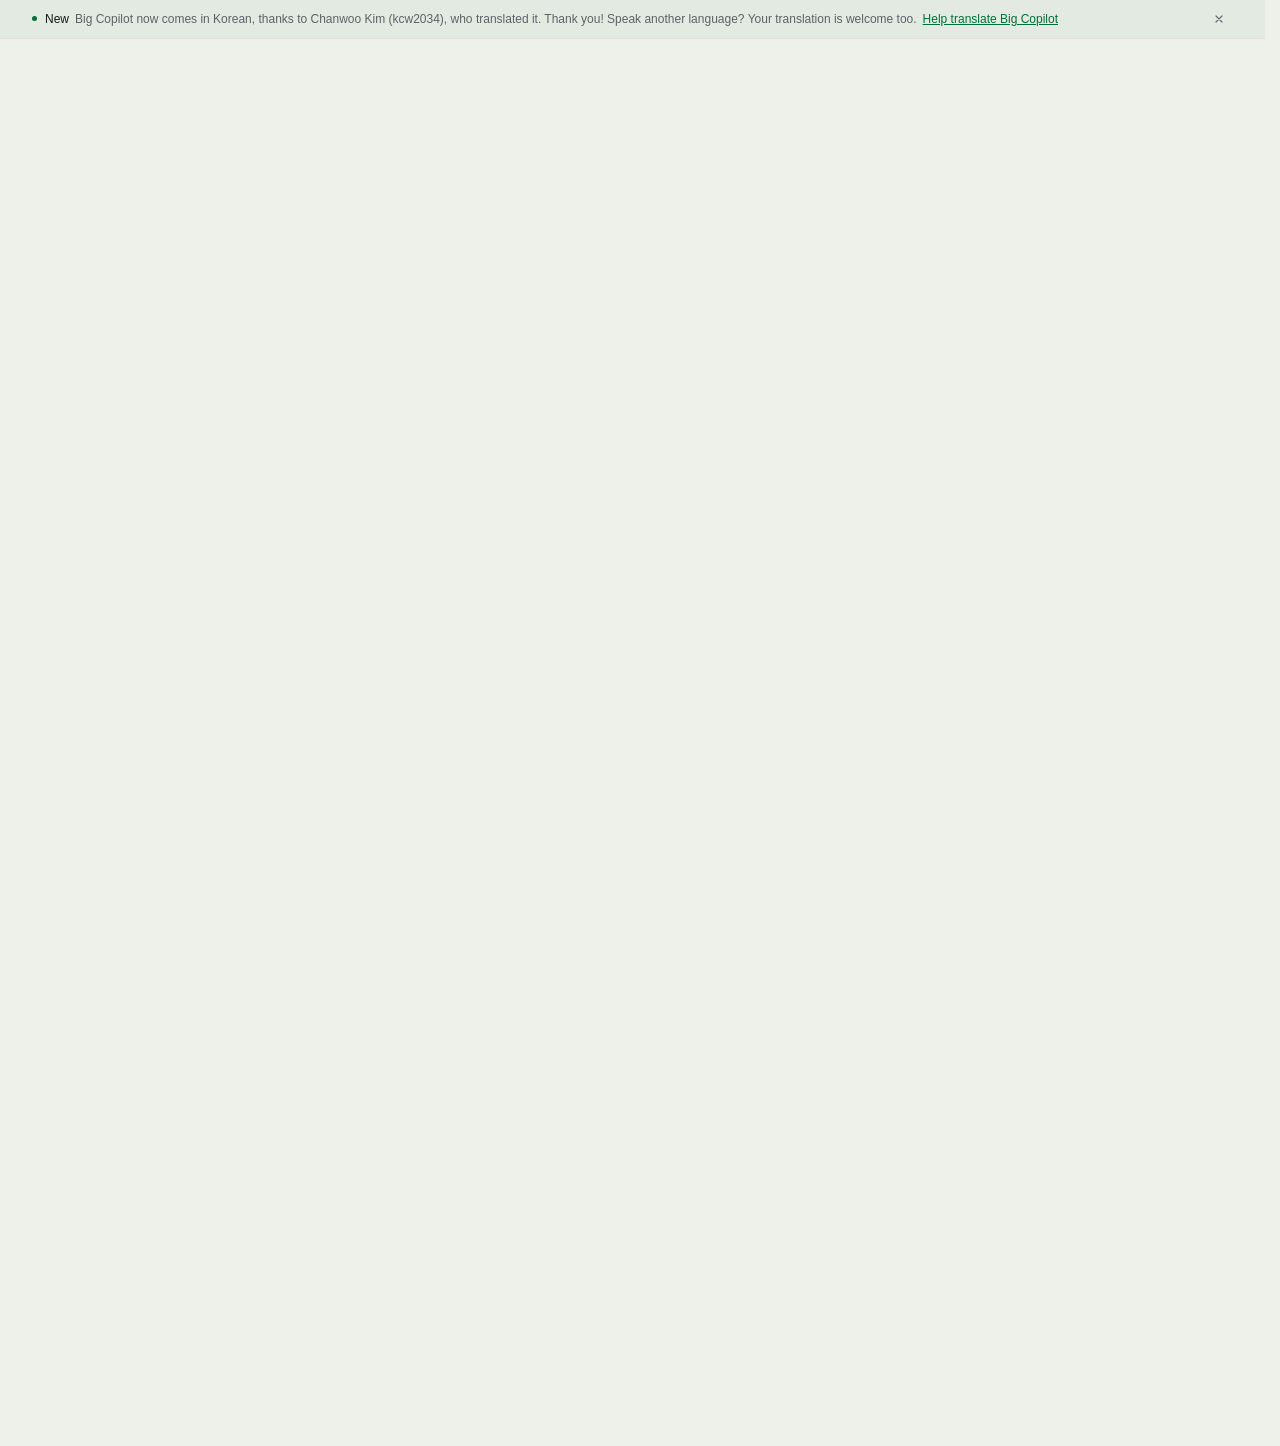
==== web/index.html @ 4fb311db "Merge pull request #176 from PeterHartwieg/pg-whole-minute Progress: judge a write in whole game min" ====
<!doctype html>
<html lang="en">
<meta charset="utf-8">
<meta name="viewport" content="width=device-width, initial-scale=1">
<script>window.LEDGER_BUILD = "3e0f8d1d22";</script>
<link rel="stylesheet" href="community.css?v=3e0f8d1d22">
<title>Big Copilot</title>
<script>
/* The remembered theme, before anything paints. It has to be an inline, blocking
   script in the head: the board's own script runs at the end of the body, which
   is far too late to stop a dark page flashing white, or the reverse. "Auto"
   stores nothing and leaves the attribute off, so prefers-color-scheme decides.
   Blocked or full storage throws, and the system setting is then the answer,
   which is what the default is anyway. */
try{ var t = localStorage.getItem("ba_dash_theme"); if(t === "light" || t === "dark") document.documentElement.setAttribute("data-theme", t); }catch(e){}
</script>
<link rel="icon" href="data:image/svg+xml,%3Csvg xmlns='http://www.w3.org/2000/svg' viewBox='0 0 32 32'%3E%3Crect width='32' height='32' rx='7' fill='%230d100f'/%3E%3Ccircle cx='16' cy='16' r='8' fill='%2343c07a'/%3E%3C/svg%3E">
<link rel="stylesheet" href="fonts/fonts.css?v=3e0f8d1d22">
<style>
/* The map artwork keeps its approved dark palette in either dashboard theme. */
.map-shortcut{display:inline-flex;align-items:center;justify-content:center;vertical-align:middle;margin-left:5px;padding:4px;border:1px solid var(--rule);border-radius:4px;background:var(--surface);color:var(--ink-2);cursor:pointer;line-height:1;flex:none}
.map-shortcut svg{width:15px;height:15px;fill:none;stroke:currentColor;stroke-width:1.7;stroke-linejoin:round;stroke-linecap:round}
.map-shortcut:hover{color:var(--accent);border-color:var(--accent)}
.map-shortcut:focus-visible,.city-map button:focus-visible,.city-map input:focus-visible{outline:2px solid var(--accent);outline-offset:3px}

/* header row: layer chips, the ? mark, search with the live count -------------- */
.map-head{margin-top:28px;position:relative;z-index:1} /* below the sticky masthead when scrolled */
.layers{display:inline-flex;flex-wrap:wrap;gap:2px}
/* Each layer names itself beside its count: "Mine 26 · Owned 0 · Homes 3". */
.sev.lay .lw{color:var(--ink-2)}
.sev.lay .n{color:var(--ink)}
.sev.lay{border:1px solid transparent;background:none;font:500 12.5px/1 "IBM Plex Mono",monospace;appearance:none;-webkit-appearance:none}
.sev.lay.off{opacity:.35}.sev.lay.off:hover{opacity:.6}
.sev.mine i{background:var(--accent)}.sev.own i{background:var(--info)}.sev.home i{background:var(--ink)}.sev.fnd i{background:var(--warn)}.sev.all i{background:transparent;border:1px solid var(--ink-3);box-sizing:border-box}
.srch{display:flex;align-items:center;gap:8px;height:32px;padding:0 10px;border-radius:7px;border:1px solid var(--rule);background:var(--surface);color:var(--ink-3);width:250px;transition:border-color .15s,width .25s;cursor:text}
.srch:focus-within{border-color:var(--ink-3);color:var(--ink-2);width:300px}
.srch svg{width:15px;height:15px;stroke:currentColor;fill:none;stroke-width:1.7;stroke-linecap:round;stroke-linejoin:round;flex:none}
.srch input{flex:1;min-width:0;border:0;background:none;color:var(--ink);font:inherit;font-size:13px;outline:none;padding:0}
.srch input::placeholder{color:var(--ink-3)}
.srch input::-webkit-search-cancel-button{display:none}
.srch .cnt{font-size:11px;color:var(--ink-3);flex:none}

/* find a location: a mode of the map page --------------------------------------
   One switch decides what is on screen. Off, the page is the plain map and its
   header (.moff). On, the header steps aside and the panel grows a block of
   filters (.fonly) above its results. */
.city-map:not(.finder) .fonly{display:none}
.city-map.finder .moff{display:none}
/* One control, one look. Outlined is "not chosen", filled is "chosen"; nothing
   is ever dimmed, because a dim control reads as one you cannot have. */
.fchip{display:inline-flex;align-items:center;gap:5px;box-sizing:border-box;height:26px;padding:0 9px;
  border:1px solid var(--rule);border-radius:6px;background:none;color:var(--ink-2);
  font:500 11.5px/1 "IBM Plex Mono",monospace;cursor:pointer;white-space:nowrap;
  appearance:none;-webkit-appearance:none;transition:background .15s,border-color .15s,color .15s}
.fchip:hover{color:var(--ink);border-color:var(--ink-3)}
.fchip.on{background:var(--accent-soft);border-color:var(--accent);color:var(--ink)}
.fchip b{font-weight:400;color:var(--ink-3)}
.fchip.on b{color:var(--ink-2)}
.fchip.hd{padding:0 8px;letter-spacing:.08em}
/* The switch sits in the map window, in the same button the zoom controls use;
   the accent marks it pressed, the way a layer chip marks itself on. */
.fswitch{position:absolute;left:16px;top:16px;z-index:5}
.fswitch .ibtn{box-shadow:0 2px 8px #0003;width:auto;display:inline-flex;align-items:center;gap:7px;padding:0 12px 0 10px;
  font:500 12.5px/1 Archivo,"Helvetica Neue",Arial,sans-serif;white-space:nowrap}
.fswitch .ibtn svg{width:17px;height:17px;stroke:currentColor;fill:none;stroke-width:1.7;stroke-linecap:round;stroke-linejoin:round}
/* The stage keeps its dark artwork in either theme, so the pressed state tints
   the button's own surface rather than replacing it with a translucent wash. */
.fswitch .ibtn[aria-pressed="true"]{background:color-mix(in oklab,var(--accent) 24%,var(--surface));border-color:var(--accent);color:var(--accent)}
/* The type picker is the page's own select: its own border, the native caret
   replaced by the chevron the rest of the board draws. */
.fsel{position:relative;display:inline-flex;align-items:center}
.fsel select{appearance:none;-webkit-appearance:none;box-sizing:border-box;height:26px;padding:0 26px 0 9px;
  border:1px solid var(--rule);border-radius:6px;background:var(--surface);color:var(--ink);
  font:500 12.5px Archivo,"Helvetica Neue",Arial,sans-serif;cursor:pointer;max-width:210px;outline:none;
  transition:background .15s,border-color .15s}
.fsel select:hover{border-color:var(--ink-3)}
.fsel select option{color:var(--ink);background:var(--surface)}
.fsel.on select{background:var(--accent-soft);border-color:var(--accent)}
.fsel .fchev{position:absolute;right:8px;display:grid;place-items:center;color:var(--ink-3);transform:rotate(90deg);pointer-events:none}
.fchip.num{color:var(--ink-3);cursor:text}
.fchip.num input{width:34px;border:0;background:none;color:var(--ink);font:inherit;text-align:right;outline:none;padding:0;-moz-appearance:textfield}
.fchip.num input::-webkit-outer-spin-button,.fchip.num input::-webkit-inner-spin-button{-webkit-appearance:none;margin:0}
.fchip.num.on{color:var(--ink-2)}
/* the filter block: the panel's own head, above its results */
.places .filters{flex:none;padding:10px 11px;border-bottom:1px solid var(--rule);display:flex;flex-direction:column;gap:6px}
.frow{display:flex;align-items:center;flex-wrap:wrap;gap:5px}
.frow[hidden]{display:none}
.frow .lab{flex:none;width:46px;font:500 9px/1 "IBM Plex Mono",monospace;letter-spacing:.04em;text-transform:uppercase;color:var(--ink-3)}
.frow .why{margin-left:auto}
/* Saved searches: each chip carries its own delete, joined to it on the right;
   Save opens a name field beside it, with an x to drop the name. */
.fsaved{display:flex;flex-wrap:wrap;gap:5px;flex:1;min-width:0}
/* The row can run to two lines; its label stays level with the first. */
.frow.fsaves{align-items:flex-start}
.frow.fsaves .lab{line-height:26px}
/* The chips and the Save controls sit in one wrapping row; only the chips are
   drawn again, so each part is its own element laid out as if it were not. */
.fsaved-list,.fsaved-new{display:contents}
.fsaved [hidden]{display:none}
.fsave{display:inline-flex}
.fsave .fchip{border-radius:6px 0 0 6px}
.fsaved-new:not(.naming) .fnew{border-radius:6px}
.fdel{box-sizing:border-box;width:22px;height:26px;padding:0;display:grid;place-items:center;
  border:1px solid var(--rule);border-left:0;border-radius:0 6px 6px 0;background:none;color:var(--ink-3);
  cursor:pointer;appearance:none;-webkit-appearance:none;transition:background .15s,border-color .15s,color .15s}
.fdel:hover{color:var(--ink);border-color:var(--ink-3)}
.fsave .fchip.on + .fdel{background:var(--accent-soft);border-color:var(--accent)}
.fdel svg,.fnew svg{width:11px;height:11px;stroke:currentColor;fill:none;stroke-width:2;stroke-linecap:round}
.fchip.fname{cursor:text;border-color:var(--accent)}
.fchip.fname.full{border-color:var(--warn)}
.fchip.fname input{width:150px;border:0;background:none;color:var(--ink);font:inherit;outline:none;padding:0}
.fhead{display:grid;grid-template-columns:26px 24px 1fr 40px 40px 40px 40px 40px 52px;gap:0 5px;padding:10px 8px 8px 6px;border-bottom:1px solid var(--rule-soft);font:500 9px/1 "IBM Plex Mono",monospace;letter-spacing:.04em;text-transform:uppercase;color:var(--ink-3)}
.fhead span{text-align:right;white-space:nowrap}
.fhead span[data-s]{cursor:pointer}
.fhead span[data-s]:hover{color:var(--ink-2)}
.fhead span:nth-child(-n+3){text-align:left}
.fhead span.on{color:var(--ink)}
.fhead span.on::after{content:" ↓";color:var(--accent)}
/* A header is a span with a button role: the browser's own focus ring lands on
   it after a click and reads as a change to the column. Keyboard focus keeps a
   ring, in the board's own accent. */
.fhead span[data-s]:focus:not(:focus-visible){outline:none}
.fhead span[data-s]:focus-visible{outline:2px solid var(--accent);outline-offset:2px}
.fhead.sale{grid-template-columns:26px 1fr 66px 48px 76px}
.place.fr{grid-template-columns:26px 24px 1fr 40px 40px 40px 40px 40px 52px;gap:0 5px;padding:9px 8px 9px 6px}
/* A warehouse leads with its floor area, so it has one number column fewer. */
.fhead.wh,.place.fr.wh{grid-template-columns:26px 24px 1fr 40px 40px 40px 40px 52px}
.place.fr .rk{display:flex;align-items:center;justify-content:flex-end;gap:3px;font:500 10.5px/1 "IBM Plex Mono",monospace;color:var(--ink-3)}
/* Green is an empty floor to rent, amber a rival to buy out. */
.place.fr .rk i{flex:none;width:5px;height:5px;border-radius:50%;background:var(--accent)}
.place.fr.buy .rk i{background:var(--warn)}
/* A ranked row's second line is why it is where it is, so it never waits for a
   hover the way a plain map row's address does. */
.place.fr .nm small{max-height:none;opacity:1;margin-top:1px;white-space:nowrap}
.place.fr .v{font-family:"IBM Plex Mono",monospace;font-size:12px;text-align:right;color:var(--ink-2);white-space:nowrap}
.place.fr .v.sc{color:var(--ink);font-weight:500}
/* The shaded columns read like the market grid: the stronger the number, the
   more of the accent behind it. What signing costs is left plain — a big
   deposit is not a good one. */
.place.fr .v.sh{border-radius:4px;padding:4px 6px;margin:-4px 0;align-self:center}
.place.fr.sale{grid-template-columns:26px 1fr 66px 48px 76px}
.place.fr.sale .v.t{text-align:left;font-family:inherit;font-size:11.5px;color:var(--ink-3)}
.map-canvas .fp.cand{fill:#43c07a;fill-opacity:.2;stroke:#65e99b;stroke-width:1.2;vector-effect:non-scaling-stroke}
.map-canvas .fp.cand.buy{fill:#e0b84a;fill-opacity:.18;stroke:#f2cf6b}
.stage.finder .map-canvas .fp.mine{fill-opacity:.1;stroke-opacity:.45}
.stage.finder .map-canvas .fp.dim.mine{fill-opacity:.06}
.city-map .site .st{display:inline-flex;align-items:center;gap:5px;font-family:"IBM Plex Mono",monospace;font-size:10px;letter-spacing:.1em;text-transform:uppercase;color:var(--ink-3);margin-top:10px}
.city-map .site .st[hidden],.city-map .site .facts[hidden],.city-map .site .fit[hidden],.city-map .site .why[hidden]{display:none}
.city-map .site .st i{flex:none;width:7px;height:7px;border-radius:50%;background:var(--accent)}
.city-map .site .st.rival i{background:var(--warn)}.city-map .site .st.na i{background:var(--ink-3)}
.city-map .site .facts{display:grid;grid-template-columns:1fr 1fr;gap:5px 14px;margin-top:8px;font-size:11.5px;color:var(--ink-3)}
.city-map .site .facts b{font-family:"IBM Plex Mono",monospace;font-weight:500;color:var(--ink);float:right}
/* Who owns the place and who trades from it are names, not figures: they take
   the card's own type and the full width. */
.city-map .site .facts .wide{grid-column:1/-1;display:flex;align-items:baseline;gap:10px;justify-content:space-between}
.city-map .site .facts .wide b{float:none;font-family:inherit;text-align:right;min-width:0}
.city-map .site .facts [data-tip]{cursor:help;border-bottom:1px dotted var(--rule)}
.city-map .site .fit{margin-top:8px;font-size:12px;color:var(--ink-2);padding-right:28px}
.city-map .site .fit b{color:var(--ink);font-weight:500}
/* The board's ? badge is a circle; inside the card the same class is the
   paragraph that explains the ranking. */
.city-map .site .why{width:auto;height:auto;display:block;border:0;border-radius:0;cursor:default;overflow:visible;
  margin:6px 0 0;padding-right:28px;font:400 11.5px/1.45 Archivo,"Helvetica Neue",Arial,sans-serif;
  color:var(--ink-3);text-align:left}
.city-map .site .nums .num b.sc{color:var(--accent)}
/* Growth: the pin beside a cell's story opens the finder on that cell. */
.celldetail .link.pin{display:inline-flex;align-items:center;gap:5px;margin-left:10px}
.celldetail .link.pin svg{width:13px;height:13px;stroke:currentColor;fill:none;stroke-width:1.8;stroke-linecap:round;stroke-linejoin:round}
.move .soon.live{border-style:solid;color:var(--accent);border-color:var(--accent-soft);background:var(--accent-soft)}

/* the stage --------------------------------------------------------------------- */
.citymap{position:relative;margin-top:16px;z-index:1} /* its own stacking context: the panel never rides over the sticky masthead */
.citymap.narrow{display:flex;flex-direction:column;gap:12px}
.stage{position:relative;height:720px;border-radius:10px;border:1px solid var(--rule-soft);background:#0d100f;overflow:hidden;user-select:none;-webkit-user-select:none;min-width:0}
.map-canvas{display:block;width:100%;height:100%;touch-action:none;cursor:grab}
.map-canvas.dragging{cursor:grabbing}
.map-canvas .fp{fill:transparent;stroke:none;cursor:pointer;transition:fill .2s,stroke .2s}
.map-canvas .fp.mine{fill:#43c07a;fill-opacity:.26;stroke:#65e99b;stroke-width:1.5;vector-effect:non-scaling-stroke}
.map-canvas .fp.owned{fill:#6ea8ff;fill-opacity:.2;stroke:#8fbcff;stroke-width:1.5;stroke-dasharray:4 3;vector-effect:non-scaling-stroke}
.map-canvas .fp.home{fill:#e9ece6;fill-opacity:.18;stroke:#e9ece6;stroke-width:1.5;vector-effect:non-scaling-stroke}
.stage.all .map-canvas .fp{stroke:#9aa39d;stroke-opacity:.35;stroke-width:1;vector-effect:non-scaling-stroke}
.stage.all .map-canvas .fp.mine{stroke:#65e99b;stroke-opacity:1}
.stage.all .map-canvas .fp.owned{stroke:#8fbcff;stroke-opacity:1}
.stage.all .map-canvas .fp.home{stroke:#e9ece6;stroke-opacity:1}
.map-canvas .fp.dim{fill-opacity:.06;stroke-opacity:.35}
.map-canvas .fp.hot,.map-canvas .fp:hover{fill:#a2f8c4;fill-opacity:.4;stroke:#d9ffe8;stroke-width:2;vector-effect:non-scaling-stroke}
.map-canvas .fp.sel{fill:#65e99b;fill-opacity:.45;stroke:#fff7cc;stroke-width:2.5;vector-effect:non-scaling-stroke}
.map-pips{pointer-events:none}
.pip{display:none;stroke:#0d100f;stroke-width:1.5;vector-effect:non-scaling-stroke}
.stage.zoomed .pip{display:inline}
.pip.crit{fill:#ff6257}.pip.watch{fill:#f0913a}.pip.info{fill:#9aa39d}
.map-fast-background{display:none}
.stage.interacting .map-detail-background{display:none}
.stage.interacting .map-fast-background{display:inline}
.stage.interacting .fp{pointer-events:none}
/* what must not scale with the map sits in an HTML layer over the SVG */
.stage .layer{position:absolute;inset:0;pointer-events:none;z-index:3}
.dlabel{position:absolute;left:0;top:0;font:600 10.5px/1 "IBM Plex Mono",monospace;letter-spacing:.16em;color:#bdcbbf;text-shadow:0 0 6px #0d100f,0 0 2px #0d100f;white-space:nowrap;transition:opacity .25s}
.stage.zoomed .dlabel{opacity:0}
.zoomer{position:absolute;right:16px;bottom:16px;z-index:5;display:flex;flex-direction:column;gap:4px}
.stage.panel .zoomer{right:517px}
.citymap.narrow .stage.panel .zoomer{right:16px}
.zoomer .ibtn{font:500 18px/1 "IBM Plex Mono",monospace;box-shadow:0 2px 8px #0003}
/* full screen: the map box takes the screen, the stage the height */
.citymap:fullscreen{background:var(--ground);padding:16px;margin:0;box-sizing:border-box}
.citymap:fullscreen .stage{height:calc(100vh - 32px);border-radius:8px}
.citymap:fullscreen .places{top:32px;right:32px;bottom:32px}
.citymap:fullscreen .stage.panel .zoomer{right:533px}

/* the ball lives in Central Park ------------------------------------------------ */
.ball{position:absolute;left:0;top:0;width:60px;height:60px;z-index:4;cursor:pointer;will-change:transform;transform-origin:50% 100%;pointer-events:auto}
.ball i{display:block;width:100%;height:100%;border-radius:50%;
  background:radial-gradient(circle at var(--hx,32%) var(--hy,30%),#d9ffe8 0%,#7fe3a8 14%,#43c07a 38%,#146b3c 78%,#0b3d23 100%);
  box-shadow:0 18px 40px #43c07a3d,inset -14px -20px 34px #00000066,inset 6px 8px 18px #ffffff22}
.ball u{position:absolute;inset:0;border-radius:50%;pointer-events:none;
  background:radial-gradient(circle at 72% 28%,#0003 0 4.5%,transparent 5.5%),radial-gradient(circle at 26% 62%,#0003 0 3.5%,transparent 4.5%),radial-gradient(circle at 62% 80%,#0002 0 3%,transparent 4%),radial-gradient(circle at 40% 22%,#0002 0 2%,transparent 3%)}
.ball .squish{animation:squish .7s cubic-bezier(.34,1.56,.64,1)}
.ball.spin i{animation:coinspin .6s linear}
.shadow{position:absolute;left:0;top:0;width:88px;height:14px;border-radius:50%;background:#000;opacity:.5;filter:blur(5px);z-index:3;pointer-events:none;transform-origin:50% 50%}

/* places: a floating panel over the map ------------------------------------------ */
.places{position:absolute;top:16px;right:16px;bottom:16px;width:485px;box-sizing:border-box;display:flex;flex-direction:column;z-index:5;border-radius:10px;border:1px solid var(--rule);background:color-mix(in srgb,var(--surface) 92%,transparent);backdrop-filter:blur(10px);-webkit-backdrop-filter:blur(10px);overflow:hidden}
.places .list{overflow:auto;overscroll-behavior:contain;flex:1;padding:4px 0;scrollbar-width:thin;scrollbar-color:var(--rule) transparent}
.places .list::-webkit-scrollbar{width:6px}.places .list::-webkit-scrollbar-thumb{background:var(--rule);border-radius:3px}.places .list::-webkit-scrollbar-track{background:transparent}
.place{display:grid;width:100%;grid-template-columns:18px 30px 1fr auto;gap:0 8px;align-items:center;padding:9px 12px 9px 8px;border:0;background:none;text-align:left;font:inherit;cursor:pointer;color:var(--ink-2);transition:background .15s,color .15s;position:relative}
.place:hover,.place.hot{background:var(--raised);color:var(--ink)}
.place.on{background:var(--accent-soft);color:var(--ink);box-shadow:inset 3px 0 var(--accent)}
.place .mark{width:7px;height:7px;border-radius:50%;justify-self:center;background:var(--rule);transition:transform .2s cubic-bezier(.34,1.56,.64,1)}
.place.crit .mark{background:var(--neg)}.place.watch .mark{background:var(--warn)}.place.info .mark{background:var(--ink-3)}
.place:hover .mark{transform:scale(1.6)}
.place .nm{font-size:13px;font-weight:500;white-space:nowrap;overflow:hidden;text-overflow:ellipsis;min-width:0}
.place .nm small{display:block;font-size:11px;font-weight:400;color:var(--ink-3);overflow:hidden;text-overflow:ellipsis;max-height:0;opacity:0;transition:max-height .2s,opacity .2s,margin .2s}
.place:hover .nm small,.place.on .nm small,.place.hot .nm small{max-height:16px;opacity:1;margin-top:1px}
.place .amt{font-family:"IBM Plex Mono",monospace;font-size:12px;text-align:right;white-space:nowrap}
.place .amt.pos{color:var(--pos)}.place .amt.neg{color:var(--neg)}
.places .more{display:block;width:100%;padding:10px 12px;border:0;border-top:1px solid var(--rule-soft);background:none;text-align:left;font:400 11.5px/1.4 "IBM Plex Mono",monospace;color:var(--ink-3);cursor:pointer}
.places .more:hover{color:var(--ink);background:var(--raised)}
.places .empty{padding:24px 14px;font-size:12.5px;color:var(--ink-3);text-align:center}

/* the site card: opens beside the footprint. Scoped to the map views: the
   board's finding rows wrap business names in a .site span of their own. */
.city-map .site{position:absolute;left:0;top:0;width:290px;z-index:6;border-radius:10px;border:1px solid var(--rule);background:var(--surface);box-shadow:0 12px 40px #0008;padding:14px 16px 14px;opacity:0;pointer-events:none;transition:opacity .25s}
.city-map .site.in{opacity:1;pointer-events:auto}
.city-map .site[hidden]{display:none}
.city-map .site h3{margin:0;font-size:16px;font-weight:600;letter-spacing:-.01em;padding-right:26px}
.city-map .site .sub{display:flex;align-items:center;gap:6px;margin-top:5px;font-size:12px;color:var(--ink-2)}
.city-map .site .x{position:absolute;top:10px;right:10px;width:24px;height:24px;border-radius:6px;border:0;background:none;display:grid;place-items:center;color:var(--ink-3);cursor:pointer;padding:0}
.city-map .site .x:hover{color:var(--ink);background:var(--raised)}
.city-map .site .x svg{width:14px;height:14px;stroke:currentColor;fill:none;stroke-width:1.8;stroke-linecap:round}
.city-map .site .nums{display:flex;gap:18px;margin-top:12px}
.city-map .site .nums:empty{display:none}
.city-map .site .num{display:flex;flex-direction:column;gap:3px}
.city-map .site .num b{font-family:"IBM Plex Mono",monospace;font-size:17px;font-weight:500;letter-spacing:-.02em}
.city-map .site .num span{font-family:"IBM Plex Mono",monospace;font-size:10px;letter-spacing:.12em;text-transform:uppercase;color:var(--ink-3)}
/* the finder's demand figure is a way back to the type's Growth row */
.city-map .site a.mf-grow{color:inherit;text-decoration:none;cursor:pointer}
.city-map .site a.mf-grow:hover span,.city-map .site a.mf-grow:focus-visible span{color:var(--ink)}
.city-map .site .finds2{margin-top:12px;display:flex;flex-direction:column;gap:6px}
.city-map .site .finds2[hidden]{display:none}
.city-map .site .f{display:flex;align-items:flex-start;gap:8px;font-size:12px;color:var(--ink-2);line-height:1.4;padding-right:28px}
.city-map .site .f i{flex:none;width:7px;height:7px;border-radius:50%;margin-top:5px}
.city-map .site .f.crit i{background:var(--neg)}.city-map .site .f.watch i{background:var(--warn)}.city-map .site .f.info i{background:var(--ink-3)}
.city-map .site .f .fa{display:inline-block;font-family:"IBM Plex Mono",monospace;color:var(--ink);margin-left:6px;white-space:nowrap}
.city-map .site .f .fa small{font-size:9.5px;letter-spacing:.08em;color:var(--ink-3);margin-left:3px}
.city-map .site .num b .pos{color:var(--pos)}.city-map .site .num b .neg{color:var(--neg)}
/* "its page": the labelled way to the site's own page, under what the card
   says, so it never sits on a finding's last line. The button's look is the
   board's .ss-pagego. */
.city-map .site .go2{display:flex;width:max-content;margin:12px 0 0 auto}
.city-map .site .go2[hidden]{display:none}
.city-map .site .tail{position:absolute;left:-7px;top:22px;width:12px;height:12px;background:var(--surface);border-left:1px solid var(--rule);border-bottom:1px solid var(--rule);transform:rotate(45deg)}
.city-map .site.flip .tail{left:auto;right:-7px;transform:rotate(-135deg)}

.map-status{font-size:12px;color:var(--ink-2);line-height:1.5;margin:8px 0}

/* the shortcut dialog: restyled in the dialog step ------------------------------------ */
.map-dialog{width:min(1120px,calc(100vw - 32px));max-width:none;max-height:calc(100dvh - 32px);box-sizing:border-box;overflow:auto;border:1px solid var(--rule);border-radius:12px;background:var(--ground);color:var(--ink);padding:18px 20px 20px}
.map-dialog::backdrop{background:#000a}
.map-dialog-head{display:flex;align-items:center;justify-content:space-between;gap:12px;margin-bottom:12px}
.map-dialog-head h2{margin:0;font-size:18px;font-weight:600;letter-spacing:-.01em}
.map-dialog .stage{height:560px}
body.map-modal-open{overflow:hidden}
/* narrow: the panel drops under the stage; the card and chrome keep their places */
@media(max-width:760px){
 .stage{height:52dvh;min-height:300px}
 .citymap.narrow .places{position:static;width:auto;max-height:45dvh;backdrop-filter:none;background:var(--surface)}
 /* The filters alone can outgrow a phone's panel, so there the panel scrolls
    as one piece and the results follow the filters. */
 .citymap.narrow .places{overflow-y:auto;overscroll-behavior:contain}
 .citymap.narrow .places .list{flex:none;overflow:visible}
 .fhead,.place.fr{grid-template-columns:26px 24px 1fr 38px 38px 38px 38px 38px 50px}
 .fhead.wh,.place.fr.wh{grid-template-columns:26px 24px 1fr 38px 38px 38px 38px 50px}
 .fhead.sale,.place.fr.sale{grid-template-columns:24px 1fr 58px 42px 68px}
 /* A text field under 16px makes a phone browser zoom the page in on focus. */
 .fchip,.fdel{height:32px}
 .fdel{width:30px}
 .frow.fsaves .lab{line-height:32px}
 .fchip.num input,.fchip.fname input{font-size:16px}
 .fsel select{height:32px;font-size:16px}
 .map-head .aside{flex-basis:100%}
 /* The named chips wrap onto a second line; the ? stays beside them. */
 .map-head > .layers{flex:1 1 0;min-width:0}
 .sev.lay{padding:6px 7px;gap:5px}
 .srch,.srch:focus-within{width:100%}
 .srch input{font-size:16px}
 .map-dialog{width:calc(100vw - 12px);max-height:calc(100dvh - 12px);padding:12px}
 .map-dialog .stage{height:60dvh}
}
/* On a phone the fixed columns would leave the address nothing. Traffic,
   demand, floor area and cap step aside — they are still on the card, and the
   score is the reason the row is where it is. */
@media(max-width:600px){
 .fhead:not(.sale),.place.fr:not(.sale){grid-template-columns:28px 24px 1fr 42px 56px}
 .fhead:not(.sale):not(.wh) span:nth-child(n+5):nth-child(-n+8),
 .place.fr:not(.sale):not(.wh) > :nth-child(n+5):nth-child(-n+8),
 .fhead.wh span:nth-child(n+5):nth-child(-n+7),
 .place.fr.wh > :nth-child(n+5):nth-child(-n+7){display:none}
 .fhead.sale,.place.fr.sale{grid-template-columns:24px 1fr 44px 70px}
 .fhead.sale span:nth-child(3),.place.fr.sale > :nth-child(3){display:none}
}
@media(pointer:coarse){.map-shortcut{min-width:32px;min-height:32px}.city-map .ibtn,.place{min-height:44px}}
/* floor plans (issue #70): every class is lp- prefixed ----------------------------
   The plans are painted in the board's tokens, so they follow the theme; the map
   under them stays dark in both, as it always has. Bays are the ground showing
   through the floor, so they read as gaps on any background. */
.lp-svg{display:block;flex:none}
.lp-svg .lp-f{fill:color-mix(in oklab,var(--ink) 15%,var(--surface))}
.lp-svg .lp-b{fill:var(--ground)}
.lp-svg .lp-w{fill:var(--ink-2)}
.lp-svg .lp-n{fill:var(--info)}
.lp-svg .lp-d{fill:var(--accent)}
.lp-tag{display:inline-block;margin-right:6px;padding:1px 4px;border-radius:3px;border:1px solid var(--rule);font:500 9.5px/1.2 "IBM Plex Mono",monospace;color:var(--ink-2);letter-spacing:.02em}
.place.on .lp-tag{border-color:color-mix(in srgb,var(--accent) 55%,var(--rule));color:var(--ink)}
.lp-scale{display:inline-flex;align-items:center;gap:6px;font:500 10px/1 "IBM Plex Mono",monospace;color:var(--ink-3);white-space:nowrap}
.lp-scale i{display:block;height:6px;border:1.5px solid var(--ink-3);border-top:0;box-sizing:border-box}
.lp-lab{font:500 10px/1 "IBM Plex Mono",monospace;letter-spacing:.12em;text-transform:uppercase;color:var(--ink-3);white-space:nowrap}
.fswitch .feature-new{margin-left:2px}
/* the picked building's plan, in its card under the facts: the card's width,
   and what height the stage leaves it (--lp-plan-max, set by sizeCardPlan) */
.city-map .site .lp-plan{margin-top:10px;padding-top:10px;border-top:1px solid var(--rule-soft)}
.city-map .site .lp-plan[hidden]{display:none}
.lp-planhead{display:flex;align-items:baseline;gap:8px;margin-bottom:7px}
.lp-planhead .lp-lab{cursor:help;border-bottom:1px dotted var(--rule)}
.lp-planhead b{font:500 14px/1 "IBM Plex Mono",monospace;color:var(--ink)}
.lp-count{font-size:11.5px;color:var(--ink-3)}
.lp-scalehost{margin-left:auto}
.lp-planbox{border-radius:7px;background:var(--ground);padding:6px}
.lp-planbox .lp-svg{width:100%;height:auto;max-height:var(--lp-plan-max,160px)}
/* a card taller than the stage (a phone) scrolls inside it */
.city-map .site.lp-scroll{overflow-y:auto;overscroll-behavior:contain}
.city-map .site.lp-scroll .tail{display:none}
/* and its close button stays in reach while it scrolls */
.city-map .site.lp-scroll .x{position:sticky;top:0;float:right;margin:-4px -6px 0 8px;z-index:1;background:var(--surface)}
.city-map .site.lp-scroll .x:hover{background:var(--raised)}
.city-map .site.lp-scroll h3{padding-right:0}

/* The Wiki page. Embedded by render() into the board's own stylesheet, so it
   inherits every token and every shared piece (.sec, .sechead, .chip, .kpi,
   .why, .link, .ibtn, .hood, .rv). Everything this page adds is prefixed wk-
   and scoped to .wiki, so nothing here can reach another page of the board.

   Dark is the base, as everywhere; light comes from the same tokens. Motion is
   a flourish only: the global reduced-motion rule switches every transition and
   animation below off, and the ball and the tilt ask REDUCED themselves. */

.wiki{margin-top:28px}
.wiki .wk-wrap{min-width:0}
.wiki h1{margin:0;font-size:34px;letter-spacing:-.025em;font-weight:600;line-height:1.15}

/* the state a page wears before its words are in ---------------------------- */
.wiki .wk-state{margin:60px 0;font:400 13px/1.7 "IBM Plex Mono",monospace;color:var(--ink-3)}
.wiki .wk-state.err{max-width:60ch;color:var(--ink-2);font-family:inherit;font-size:14px}
.wiki .wk-state.err b{color:var(--ink)}
.wiki .wk-state p{margin:0 0 12px}

/* home: the search and the shelf of categories ------------------------------ */
.wiki .wk-top{margin-top:8px}
.wiki .wk-srch{display:flex;align-items:center;gap:8px;height:40px;padding:0 12px;border-radius:8px;
  border:1px solid var(--rule);background:var(--surface);color:var(--ink-3);width:min(420px,100%);
  transition:border-color .15s,color .15s}
.wiki .wk-srch:focus-within{border-color:var(--ink-3);color:var(--ink-2)}
.wiki .wk-srch svg{width:16px;height:16px;stroke:currentColor;fill:none;stroke-width:1.7;stroke-linecap:round;stroke-linejoin:round;flex:none}
.wiki .wk-srch input{flex:1;min-width:0;border:0;background:none;color:var(--ink);font:inherit;font-size:14px;outline:none}
.wiki .wk-srch input::placeholder{color:var(--ink-3)}
.wiki .wk-srch input::-webkit-search-cancel-button{filter:grayscale(1) opacity(.6)}
.wiki .wk-cnt{font:500 11px/1 "IBM Plex Mono",monospace;color:var(--ink-3);flex:none}

.wiki .wk-shelf{display:grid;grid-template-columns:repeat(4,minmax(0,1fr));gap:16px;margin-top:22px}
.wiki .wk-cat{position:relative;padding:18px 18px 16px;border-radius:12px;background:var(--surface);
  border:1px solid var(--rule-soft);text-decoration:none;color:inherit;display:flex;flex-direction:column;gap:12px;
  transform:perspective(900px) rotateX(var(--rx,0deg)) rotateY(var(--ry,0deg));
  transition:transform .12s ease-out,border-color .2s,opacity .25s;transform-style:preserve-3d}
.wiki .wk-cat:hover,.wiki .wk-cat:focus-visible{border-color:var(--rule);color:inherit}
.wiki .wk-cat .wk-ic{width:40px;height:40px;border-radius:10px;background:var(--raised);display:grid;place-items:center;
  color:var(--accent);transition:transform .2s}
.wiki .wk-cat .wk-ic svg{width:20px;height:20px;stroke:currentColor;fill:none;stroke-width:1.7;stroke-linecap:round;stroke-linejoin:round}
.wiki .wk-cat:hover .wk-ic{transform:translateZ(24px)}
.wiki .wk-cat b{font-size:15px;font-weight:600;transition:transform .2s}
.wiki .wk-cat:hover b{transform:translateZ(16px)}
.wiki .wk-cat .wk-n{position:absolute;top:16px;right:16px;font:500 11px/1 "IBM Plex Mono",monospace;letter-spacing:.06em;
  color:var(--ink-3);transition:color .2s}
.wiki .wk-cat:hover .wk-n{color:var(--accent)}
.wiki .wk-cat.off{opacity:.18;pointer-events:none}

/* the rows a search and a category share ------------------------------------ */
.wiki .wk-hits{display:flex;flex-direction:column;border-top:1px solid var(--rule);margin-top:22px}
.wiki .wk-hit{display:grid;grid-template-columns:22px minmax(0,1fr) auto 28px;gap:0 14px;align-items:center;
  padding:11px 6px 11px 0;border-bottom:1px solid var(--rule-soft);text-decoration:none;color:inherit;
  border-radius:0 6px 6px 0;transition:background .15s}
.wiki .wk-hit:hover,.wiki .wk-hit:focus-visible{background:var(--surface);color:inherit}
.wiki .wk-mark{width:8px;height:8px;border-radius:50%;background:var(--accent);justify-self:center;
  transition:transform .2s cubic-bezier(.34,1.56,.64,1)}
.wiki .wk-hit:hover .wk-mark{transform:scale(1.6)}
.wiki .wk-what{font-weight:600;font-size:14px;min-width:0;overflow-wrap:anywhere}
.wiki .wk-what em{font-style:normal;color:var(--accent)}
.wiki .wk-cat2{font:500 11px/1 "IBM Plex Mono",monospace;letter-spacing:.06em;text-transform:uppercase;
  color:var(--ink-3);white-space:nowrap}
.wiki .wk-go{color:var(--ink-3);display:grid;place-items:center;transition:transform .2s,color .15s}
.wiki .wk-go svg{width:16px;height:16px;stroke:currentColor;fill:none;stroke-width:1.8;stroke-linecap:round;stroke-linejoin:round}
.wiki .wk-hit:hover .wk-go{color:var(--accent);transform:translateX(3px)}
.wiki .wk-none{padding:18px 0;font:400 12px/1.6 "IBM Plex Mono",monospace;color:var(--ink-3)}
.wiki .wk-more{margin:12px 0 0}
.wiki .wk-more .link{background:none;border:0;border-bottom:1px solid var(--rule);padding:0;cursor:pointer;font:inherit;font-size:12.5px}
.wiki .wk-foot{margin-top:18px}

.wiki .wk-legend{display:flex;flex-wrap:wrap;gap:8px 12px;margin-top:36px;align-items:center}

/* chips: two kinds the board did not have yet ------------------------------- */
.wiki .chip{display:inline-flex;align-items:center;gap:6px}
.wiki .chip i{width:6px;height:6px;border-radius:50%;background:currentColor;display:inline-block;flex:none}
.wiki .chip.help{background:#6ea8ff1f;color:var(--info)}
.wiki .chip.save{background:#ffffff10;color:var(--ink-2);border:1px dashed var(--rule)}
:root[data-theme="light"] .wiki .chip.save{background:#00000008}
@media (prefers-color-scheme:light){:root:not([data-theme="dark"]) .wiki .chip.save{background:#00000008}}

/* a page's head ------------------------------------------------------------- */
.wiki .wk-crumb{display:flex;align-items:center;gap:8px;flex-wrap:wrap;margin-top:8px;
  font:500 11px/1 "IBM Plex Mono",monospace;letter-spacing:.1em;text-transform:uppercase;color:var(--ink-3)}
.wiki .wk-crumb a{color:var(--ink-3);text-decoration:none;border-bottom:1px solid transparent}
.wiki .wk-crumb a:hover{color:var(--ink);border-color:var(--rule)}
.wiki .wk-crumb svg{width:10px;height:10px;stroke:currentColor;fill:none;stroke-width:2;stroke-linecap:round;stroke-linejoin:round}
.wiki .wk-titlerow{display:flex;flex-wrap:wrap;align-items:center;gap:14px;margin-top:10px}
.wiki .wk-titlerow .chips{display:flex;gap:6px;flex-wrap:wrap}
.wiki .wk-lede{font-size:15.5px;line-height:1.6;color:var(--ink-2);margin:12px 0 0;max-width:62ch}
.wiki .wk-lede b{color:var(--ink);font-weight:600}
.wiki .wk-tiles{margin-top:28px}
.wiki .kpi .v.t{font-size:22px;padding-top:4px}
/* The notes authored beside the payload, under the opening line. Each one is
   only in the file while the help it was written against still reads that way,
   so they are set as reading, not as a warning. */
.wiki .wk-notes{margin:10px 0 0;padding:0;list-style:none;display:flex;flex-direction:column;gap:6px;max-width:62ch}
.wiki .wk-notes li{position:relative;padding-left:18px;font-size:13.5px;line-height:1.6;color:var(--ink-2)}
.wiki .wk-notes li::before{content:"";position:absolute;left:2px;top:.66em;width:5px;height:5px;border-radius:50%;
  background:var(--accent);opacity:.7}

/* the reader ---------------------------------------------------------------- */
.wiki .wk-read{margin-top:26px;max-width:70ch;font-size:14.5px;line-height:1.75;color:var(--ink-2)}
.wiki .wk-read p{margin:0 0 14px}
.wiki .wk-read b{color:var(--ink);font-weight:600}
.wiki .wk-lab{margin:26px 0 10px;font:500 10.5px/1 "IBM Plex Mono",monospace;letter-spacing:.14em;
  text-transform:uppercase;color:var(--ink-3)}
.wiki .wk-list{margin:0 0 16px;padding:0;list-style:none;display:flex;flex-direction:column;gap:8px}
.wiki .wk-list li{position:relative;padding-left:18px}
.wiki .wk-list li::before{content:"";position:absolute;left:2px;top:.72em;width:5px;height:5px;border-radius:50%;background:var(--ink-3)}
.wiki .wk-link{color:var(--ink);text-decoration:none;border-bottom:1px solid var(--rule);transition:border-color .15s,color .15s}
.wiki .wk-link:hover{color:var(--accent);border-color:var(--accent)}
.wiki .wk-addr{display:inline-flex;align-items:center;gap:6px}
.wiki .wk-addr .map-shortcut{vertical-align:middle}

/* where it came from -------------------------------------------------------- */
.wiki .wk-src{margin-top:32px;border-top:1px solid var(--rule-soft);max-width:70ch}
.wiki .wk-src > summary{list-style:none;cursor:pointer;padding:14px 0;font:500 12px/1 "IBM Plex Mono",monospace;
  letter-spacing:.08em;text-transform:uppercase;color:var(--ink-3);display:flex;align-items:center;gap:8px}
.wiki .wk-src > summary::-webkit-details-marker{display:none}
.wiki .wk-src > summary::after{content:"+";font-family:inherit;color:var(--ink-3)}
.wiki .wk-src[open] > summary{color:var(--ink)}
.wiki .wk-src[open] > summary::after{content:"\2013"}
.wiki .wk-src:focus-within > summary{color:var(--ink)}
.wiki .wk-srcbody{padding-bottom:18px;font-size:13px;line-height:1.75;color:var(--ink-2)}
.wiki .wk-srcbody p{margin:0 0 10px;max-width:66ch}
.wiki .wk-files{margin:0;padding:0;list-style:none;display:flex;flex-direction:column;gap:8px}
.wiki .wk-files li{display:flex;flex-wrap:wrap;gap:4px 12px;font-size:12px;color:var(--ink-3)}
.wiki code{font:400 11.5px "IBM Plex Mono",monospace;color:var(--ink-2);overflow-wrap:anywhere}

/* to open: four cards of squares -------------------------------------------- */
.wiki .wk-groups{display:grid;grid-template-columns:repeat(4,minmax(0,1fr));gap:16px}
.wiki .wk-group{border:1px solid var(--rule-soft);border-radius:12px;background:var(--surface);padding:16px 18px 18px;
  display:flex;flex-direction:column;gap:12px;min-width:0}
.wiki .wk-group h3{margin:0;font-size:13.5px;font-weight:600}
.wiki .wk-item{display:grid;grid-template-columns:16px minmax(0,1fr);gap:10px;font:inherit;font-size:13px;line-height:1.45;
  text-align:left;background:none;border:0;padding:0;color:inherit}
/* The square is the only control on the row, so a requirement the help writes
   with links can keep them without a link landing inside a checkbox. */
.wiki .wk-tick{width:14px;height:14px;margin-top:3px;border:1.5px solid var(--ink-3);border-radius:3px;position:relative;
  padding:0;background:none;cursor:pointer;
  transition:border-color .15s,transform .25s cubic-bezier(.34,1.56,.64,1)}
.wiki .wk-sub{margin:6px 0 0;font:500 9.5px/1 "IBM Plex Mono",monospace;letter-spacing:.12em;text-transform:uppercase;
  color:var(--ink-3)}
/* A line in one of those cards that names a place rather than a job to tick. */
.wiki .wk-item.said strong{font-weight:500;color:var(--ink-2)}
.wiki .wk-group .wk-more{margin:2px 0 0}
.wiki .wk-tick::after{content:"";position:absolute;inset:2.5px;border-radius:1px;background:var(--accent);opacity:0;
  transform:scale(.4);transition:opacity .15s,transform .25s cubic-bezier(.34,1.56,.64,1)}
.wiki .wk-item.req .wk-tick{border-color:var(--accent)}
.wiki .wk-item.req .wk-tick::after{opacity:.35;transform:scale(1)}
.wiki .wk-item:hover .wk-tick{transform:scale(1.15)}
.wiki .wk-tick:focus-visible{outline:2px solid var(--accent);outline-offset:3px;border-radius:4px}
.wiki .wk-item.done .wk-tick{border-color:var(--accent)}
.wiki .wk-item.done .wk-tick::after{opacity:1;transform:scale(1)}
.wiki .wk-item.done strong{color:var(--ink-3);text-decoration:line-through;text-decoration-color:var(--rule)}
.wiki .wk-item strong{font-weight:600;color:var(--ink);display:block}
.wiki .wk-m{display:block;color:var(--ink-3);font:400 11.5px/1.5 "IBM Plex Mono",monospace;margin-top:2px}
.wiki .wk-m b{font-weight:500;color:var(--ink-2)}
.wiki .wk-catch{display:inline-block;width:7px;height:7px;border-radius:50%;background:var(--warn);margin-left:7px;vertical-align:2px}
.wiki .wk-ph{margin-top:auto;padding-top:4px;display:flex;align-items:center;gap:8px;
  font:400 11px "IBM Plex Mono",monospace;color:var(--ink-3)}
.wiki .wk-track{height:3px;width:44px;border-radius:3px;background:var(--rule);overflow:hidden}
.wiki .wk-track i{display:block;height:100%;background:var(--accent);transform:scaleX(var(--done,0));transform-origin:left;
  transition:transform .45s cubic-bezier(.2,.8,.2,1)}
.wiki .wk-ph.complete{color:var(--accent)}

/* sells: one card per product ------------------------------------------------ */
.wiki .wk-cards{display:grid;grid-template-columns:repeat(3,minmax(0,1fr));gap:16px}
.wiki .wk-card{border:1px solid var(--rule-soft);border-radius:12px;background:var(--surface);overflow:hidden;
  display:flex;flex-direction:column;min-width:0;transition:border-color .2s}
.wiki .wk-card:hover{border-color:var(--rule)}
.wiki .wk-cardtop{padding:16px 18px 12px;display:flex;align-items:center;gap:10px}
.wiki .wk-card h3{margin:0;font-size:15.5px;font-weight:600;letter-spacing:-.01em;flex:1;min-width:0}
.wiki .wk-card dl{margin:0;padding:6px 18px 16px;display:grid;grid-template-columns:auto minmax(0,1fr);gap:10px 14px;
  font-size:13px;border-top:1px solid var(--rule-soft)}
.wiki .wk-card dt{color:var(--ink-3);font:500 10px/1.8 "IBM Plex Mono",monospace;letter-spacing:.12em;text-transform:uppercase;
  white-space:nowrap;padding-top:6px}
.wiki .wk-card dd{margin:0;min-width:0;display:flex;flex-wrap:wrap;gap:5px;padding-top:4px}
/* A pill holds a name and, where the help gives one, a number. Where the help
   counts two kinds of goods on one shelf, both labelled rows ride in it, and a
   pill that long has to fold inside its card rather than run off the edge of
   it: the number is the point, so it is never cut off to keep the shape. */
.wiki .wk-pill{display:inline-flex;align-items:center;align-content:center;flex-wrap:wrap;gap:2px 6px;
  padding:3px 9px;border-radius:999px;border:1px solid var(--rule);max-width:100%;
  font-size:12px;color:var(--ink-2);background:var(--raised);
  transition:border-color .15s,color .15s,transform .2s cubic-bezier(.34,1.56,.64,1)}
.wiki .wk-pill:hover{border-color:var(--ink-3);color:var(--ink);transform:translateY(-1px)}
.wiki .wk-pill b{font:500 11px "IBM Plex Mono",monospace;color:var(--ink-3);overflow-wrap:anywhere}
.wiki .wk-pill.on{border-color:var(--accent);color:var(--accent);background:var(--accent-soft)}
.wiki .wk-pill.on b{color:var(--accent);opacity:.8}
.wiki .wk-pill.no{border-style:dashed;color:var(--neg);background:#ff625714}
/* Not a door that is shut, only one the help never opens. */
.wiki .wk-pill.unknown{border-style:dashed;color:var(--ink-3)}
.wiki .wk-cardtop .chip{flex:none}
/* A service is collected, not stocked: its card carries what the help says it
   depends on, as lines rather than as pills, because the help writes them as
   sentences with alternatives and minimums in them. */
.wiki .wk-card.svc dd.wk-lines{flex-direction:column;gap:7px;padding-top:5px}
.wiki .wk-need{font-size:13px;line-height:1.55;color:var(--ink-2);position:relative;padding-left:14px}
.wiki .wk-need::before{content:"";position:absolute;left:0;top:.62em;width:4px;height:4px;border-radius:50%;background:var(--ink-3)}

/* fits together: the lanes, the wires and the ball --------------------------- */
/* A range too wide to draw at once is drawn one product at a time; the cards
   above keep every relationship, so nothing is lost by choosing. */
.wiki .wk-picker{display:flex;flex-wrap:wrap;align-items:center;gap:8px;margin-bottom:12px}
.wiki .wk-pickerlab{font:500 10px/1 "IBM Plex Mono",monospace;letter-spacing:.14em;text-transform:uppercase;
  color:var(--ink-3);margin-right:2px}
.wiki .wk-tab{font:inherit;font-size:12.5px;color:var(--ink-2);background:var(--surface);border:1px solid var(--rule);
  border-radius:999px;padding:5px 12px;cursor:pointer;transition:border-color .15s,color .15s,background .15s}
.wiki .wk-tab:hover{border-color:var(--ink-3);color:var(--ink)}
.wiki .wk-tab:focus-visible{outline:2px solid var(--accent);outline-offset:2px}
.wiki .wk-tab.on{border-color:var(--accent);color:var(--accent);background:var(--accent-soft)}
.wiki .wk-graph{position:relative;border:1px solid var(--rule-soft);border-radius:12px;background:var(--surface);
  padding:18px 20px 16px;overflow:hidden}
.wiki .wk-lanes{position:relative;z-index:1;display:grid;grid-template-columns:repeat(3,minmax(0,1fr));gap:20px 110px}
.wiki .wk-lane h3{margin:0 0 10px;font:500 10px/1 "IBM Plex Mono",monospace;letter-spacing:.14em;text-transform:uppercase;color:var(--ink-3)}
.wiki .wk-stack{display:flex;flex-direction:column;gap:10px}
.wiki .wk-node{width:100%;text-align:left;font:inherit;font-size:13px;color:var(--ink);background:var(--raised);
  border:1px solid var(--rule);border-radius:9px;padding:10px 12px;cursor:pointer;position:relative;
  transition:opacity .18s,border-color .18s,background .18s,transform .2s cubic-bezier(.34,1.56,.64,1)}
.wiki .wk-node small{display:block;color:var(--ink-3);font:400 11px "IBM Plex Mono",monospace;margin-top:2px}
.wiki .wk-node:hover{border-color:var(--ink-3);transform:translateX(2px)}
.wiki .wk-node:focus-visible{outline:2px solid var(--accent);outline-offset:2px}
.wiki .wk-node.on{border-color:var(--accent);background:var(--accent-soft)}
.wiki .wk-graph.picked .wk-node:not(.lit){opacity:.28}
.wiki .wk-graph.picked .wk-node.lit{border-color:var(--accent)}
.wiki .wk-wires{position:absolute;inset:0;z-index:0;pointer-events:none;overflow:visible;width:100%;height:100%}
.wiki .wk-wires path{fill:none;stroke:var(--rule);stroke-width:1.5;transition:stroke .18s,opacity .18s}
.wiki .wk-wires path.hop{stroke-dasharray:3 5}
.wiki .wk-wires path.hot{stroke:var(--ink-2)}
.wiki .wk-graph.picked .wk-wires path{opacity:.12}
.wiki .wk-graph.picked .wk-wires path.lit{opacity:1;stroke:var(--accent);stroke-width:2}
.wiki .wk-graph.picked .wk-wires path.lit.hop{animation:wkmarch 1.2s linear infinite}
@keyframes wkmarch{to{stroke-dashoffset:-16}}
.wiki .wk-graphfoot{display:flex;align-items:center;gap:14px;margin-top:16px;padding-top:12px;
  border-top:1px solid var(--rule-soft);min-height:40px;flex-wrap:wrap}
.wiki .wk-say{font:500 12px "IBM Plex Mono",monospace;color:var(--ink)}
.wiki .wk-key{display:flex;gap:14px;align-items:center;font:400 11px "IBM Plex Mono",monospace;color:var(--ink-3);margin-left:auto}
/* The seat the ball waits in, so it never rests on top of the key or the x. */
.wiki .wk-park{width:52px;flex:none}
.wiki .wk-key i{display:inline-block;width:22px;height:0;border-top:1.5px solid var(--ink-3);vertical-align:middle;margin-right:6px}
.wiki .wk-key i.d{border-top-style:dashed;margin-left:8px}
.wiki .wk-ball{position:absolute;left:0;top:0;width:44px;height:44px;z-index:2;pointer-events:none;will-change:transform}
.wiki .wk-ball i{display:block;width:100%;height:100%;border-radius:50%;
  background:radial-gradient(circle at 32% 30%,#d9ffe8 0%,#7fe3a8 14%,var(--accent) 38%,#146b3c 78%,#0b3d23 100%);
  box-shadow:0 10px 24px #43c07a3d,inset -8px -12px 20px #00000066,inset 4px 5px 10px #ffffff22}
.wiki .wk-ball u{position:absolute;inset:0;border-radius:50%;pointer-events:none;
  background:radial-gradient(circle at 72% 28%,#0003 0 4.5%,transparent 5.5%),
             radial-gradient(circle at 26% 62%,#0003 0 3.5%,transparent 4.5%)}
.wiki .wk-shadow{position:absolute;left:0;top:0;width:44px;height:8px;border-radius:50%;background:#000;opacity:.4;
  filter:blur(4px);z-index:1;pointer-events:none}

/* make it: the recipes ------------------------------------------------------- */
.wiki .wk-flows{display:flex;flex-direction:column;gap:14px}
/* A recipe that makes more than one of the shop's products is drawn once, with
   the products it belongs to named over it. */
.wiki .wk-recipe{display:flex;flex-direction:column;gap:8px}
.wiki .wk-for{display:flex;flex-wrap:wrap;gap:6px}
.wiki .wk-flow.miss{border-style:dashed}
.wiki .wk-flow.miss .wk-box.mid{border-color:var(--rule);background:var(--raised);color:var(--ink-3)}
.wiki .wk-flow{border:1px solid var(--rule-soft);border-radius:12px;background:var(--surface);display:grid;
  grid-template-columns:minmax(0,1.3fr) 60px minmax(0,1fr) 60px minmax(0,.9fr);align-items:center;gap:0 12px;
  padding:14px 18px;transition:border-color .2s}
.wiki .wk-flow:hover{border-color:var(--rule)}
.wiki .wk-box{border:1px solid var(--rule);border-radius:9px;background:var(--raised);padding:10px 13px;min-width:0}
.wiki .wk-box.mid{border-color:var(--accent);background:var(--accent-soft);text-align:center}
.wiki .wk-box.mid b{display:block;font-size:14px;font-weight:600}
.wiki .wk-box.mid small{display:block;font:400 11px "IBM Plex Mono",monospace;color:var(--ink-2);margin-top:3px}
.wiki .wk-ing{display:flex;justify-content:space-between;gap:12px;font-size:13px;padding:3px 0;align-items:baseline}
.wiki .wk-ing .wk-r{font:500 12px "IBM Plex Mono",monospace;color:var(--ink-2);white-space:nowrap}
.wiki .wk-from{display:block;font:400 11px "IBM Plex Mono",monospace;color:var(--ink-3)}
.wiki .wk-arrow{position:relative;height:2px;background:var(--rule);border-radius:2px}
.wiki .wk-arrow::after{content:"";position:absolute;right:-1px;top:-4px;width:8px;height:8px;
  border-top:1.5px solid var(--ink-3);border-right:1.5px solid var(--ink-3);transform:rotate(45deg)}
.wiki .wk-arrow i{position:absolute;top:-2px;left:0;width:6px;height:6px;border-radius:50%;background:var(--accent);opacity:0}
.wiki .wk-flow:hover .wk-arrow i{animation:wktravel 1.1s linear infinite}
.wiki .wk-flow:hover .wk-arrow i:nth-child(2){animation-delay:.37s}
.wiki .wk-flow:hover .wk-arrow i:nth-child(3){animation-delay:.74s}
@keyframes wktravel{0%{left:0;opacity:0}15%{opacity:1}85%{opacity:1}100%{left:calc(100% - 6px);opacity:0}}
.wiki .wk-out{display:flex;flex-direction:column;gap:4px;min-width:0}
.wiki .wk-out b{font:500 22px/1 "IBM Plex Mono",monospace;letter-spacing:-.02em;color:var(--accent)}
.wiki .wk-out b small{font-size:12px}
.wiki .wk-out span{font-size:13px}
.wiki .wk-out .chip{align-self:flex-start;margin-top:2px}

/* where to go ---------------------------------------------------------------- */
.wiki .wk-places{display:grid;grid-template-columns:repeat(2,minmax(0,1fr));gap:0 40px;border-top:1px solid var(--rule)}
.wiki .wk-place{display:grid;grid-template-columns:30px minmax(0,1fr) auto;gap:0 12px;align-items:center;padding:10px 0;
  border-bottom:1px solid var(--rule-soft);min-width:0}
.wiki .wk-nm{font-size:13.5px;font-weight:500;min-width:0}
.wiki .wk-nm small{display:block;font:400 11px "IBM Plex Mono",monospace;color:var(--ink-3);margin-top:1px}
.wiki .wk-role{font:500 10.5px/1 "IBM Plex Mono",monospace;letter-spacing:.08em;text-transform:uppercase;color:var(--ink-3);
  white-space:nowrap}
.wiki .wk-flag{width:7px;height:7px;border-radius:50%;background:var(--warn);display:inline-block;margin-left:6px;vertical-align:middle}

/* yours ---------------------------------------------------------------------- */
.wiki .wk-savebox{border:1px dashed var(--rule);border-radius:12px;padding:18px 20px;display:grid;
  grid-template-columns:repeat(4,minmax(0,1fr));gap:14px}
.wiki .wk-savebox.empty{display:block}
.wiki .wk-savebox.empty p{margin:0;max-width:64ch}
.wiki .wk-slot{border:1px solid var(--rule-soft);border-radius:9px;padding:12px 14px;background:var(--surface);
  display:flex;flex-direction:column;gap:6px;min-width:0}
.wiki .wk-lab{font:500 10px/1 "IBM Plex Mono",monospace;letter-spacing:.14em;text-transform:uppercase;color:var(--ink-3)}
.wiki .wk-slot .wk-v{font:500 20px/1.2 "IBM Plex Mono",monospace;color:var(--ink);overflow-wrap:anywhere}
.wiki .wk-slot .wk-v.none{color:var(--ink-3)}
.wiki .wk-prices{border-bottom:1px solid var(--rule);padding:12px 0}
.wiki .wk-prices summary{cursor:pointer;font-weight:500;padding:4px 0}
.wiki .wk-price-scroll{overflow-x:auto;margin-top:12px}
.wiki .wk-prices table{width:100%;min-width:480px;border-collapse:collapse}
.wiki .wk-prices th,.wiki .wk-prices td{text-align:left;vertical-align:top;padding:10px;border-bottom:1px solid var(--rule-soft);white-space:normal;overflow-wrap:anywhere}
.wiki .wk-prices td small{display:block;color:var(--ink-3)}
@media(max-width:600px){
  .wiki .wk-prices table,.wiki .wk-prices tbody{display:block;min-width:0}
  .wiki .wk-prices thead{display:none}
  .wiki .wk-prices tr{display:grid;grid-template-columns:repeat(2,minmax(0,1fr));border-bottom:1px solid var(--rule)}
  .wiki .wk-prices th{grid-column:1/-1}
  .wiki .wk-prices th,.wiki .wk-prices td{padding:8px 4px;border:0}
  .wiki .wk-prices td::before{content:attr(data-label);display:block;font-size:11px;color:var(--ink-3);margin-bottom:6px}
}

/* a hand-authored topic's table, and the line that says where it came from ---- */
.wiki .wk-tblwrap{overflow-x:auto;margin-top:6px;max-width:62ch}
.wiki .wk-tbl{width:100%;border-collapse:collapse;font-size:14px}
.wiki .wk-tbl th,.wiki .wk-tbl td{text-align:left;vertical-align:top;padding:9px 10px;
  border-bottom:1px solid var(--rule-soft);overflow-wrap:anywhere}
.wiki .wk-tbl thead th{font:500 10.5px/1 "IBM Plex Mono",monospace;letter-spacing:.14em;
  text-transform:uppercase;color:var(--ink-3)}
.wiki .wk-tbl tbody th{font-weight:500;color:var(--ink)}
.wiki .wk-tbl tbody td{font-family:"IBM Plex Mono",monospace;color:var(--ink-2)}
.wiki .wk-topicsrc{margin-top:26px;max-width:62ch}
@media(max-width:600px){
  .wiki .wk-tbl td::before{content:attr(data-label);display:block;font-size:11px;color:var(--ink-3);margin-bottom:4px}
  .wiki .wk-tbl thead{display:none}
  .wiki .wk-tbl,.wiki .wk-tbl tbody,.wiki .wk-tbl tr{display:block}
  .wiki .wk-tbl tr{border-bottom:1px solid var(--rule)}
  .wiki .wk-tbl th,.wiki .wk-tbl td{border:0;padding:8px 4px}
}

/* source --------------------------------------------------------------------- */
.wiki .wk-gaps{border-top:1px solid var(--rule);max-width:60ch}
.wiki .wk-gap{display:grid;grid-template-columns:22px minmax(0,1fr);gap:0 12px;align-items:center;padding:9px 0;
  border-bottom:1px solid var(--rule-soft);font-size:13px;cursor:help}
.wiki .wk-gap i{width:7px;height:7px;border-radius:50%;background:var(--neg);justify-self:center;
  transition:transform .2s cubic-bezier(.34,1.56,.64,1)}
.wiki .wk-gap:hover i,.wiki .wk-gap:focus-visible i{transform:scale(1.6)}
.wiki .wk-gap:focus-visible{outline:2px solid var(--accent);outline-offset:2px}

/* narrower: the tablet step, then the phone --------------------------------- */
@media (max-width:1100px){
  .wiki .wk-shelf{grid-template-columns:repeat(3,minmax(0,1fr))}
  .wiki .wk-groups{grid-template-columns:repeat(2,minmax(0,1fr))}
  .wiki .wk-savebox{grid-template-columns:repeat(2,minmax(0,1fr))}
  .wiki .wk-lanes{gap:20px 60px}
}
@media (max-width:760px){
  .wiki h1{font-size:28px}
  /* The board's tiles are a fixed four; on the wiki they go two-up rather than
     pushing the page sideways. The rule is scoped, so Today keeps its own. */
  .wiki .kpis{grid-template-columns:repeat(2,minmax(0,1fr));gap:10px}
  .wiki .kpi{padding:12px 14px}
  .wiki .kpi .v.t{font-size:18px}
  .wiki .wk-shelf{grid-template-columns:repeat(2,minmax(0,1fr));gap:12px}
  .wiki .wk-cards{grid-template-columns:minmax(0,1fr)}
  .wiki .wk-places{grid-template-columns:minmax(0,1fr);gap:0}
  .wiki .wk-lanes{grid-template-columns:minmax(0,1fr);gap:18px}
  .wiki .wk-wires,.wiki .wk-ball,.wiki .wk-shadow,.wiki .wk-park{display:none}
  .wiki .wk-flow{grid-template-columns:minmax(0,1fr);gap:10px}
  .wiki .wk-arrow{width:2px;height:28px;margin:0 auto}
  .wiki .wk-arrow::after{right:-3px;top:auto;bottom:-1px;transform:rotate(135deg)}
  .wiki .wk-flow:hover .wk-arrow i{animation:none;opacity:0}
  .wiki .wk-key{margin-left:0}
  .wiki .wk-lede{max-width:none}
}
@media (max-width:480px){
  .wiki .wk-shelf{grid-template-columns:minmax(0,1fr)}
  .wiki .kpis{grid-template-columns:repeat(2,minmax(0,1fr))}
  .wiki .wk-groups,.wiki .wk-savebox{grid-template-columns:minmax(0,1fr)}
  .wiki .wk-hit{grid-template-columns:16px minmax(0,1fr) 24px;gap:0 10px}
  .wiki .wk-cat2{display:none}
  .wiki .wk-srch{width:100%}
  .wiki .wk-place{grid-template-columns:26px minmax(0,1fr);row-gap:2px}
  .wiki .wk-role{grid-column:2;text-align:left}
}

/* The ball and the tilt are flourishes. With less motion asked for, the shared
   rule stops every transition and the script never sets the ball running — but
   it still sits on its rule, because it is part of the picture, not part of the
   movement. */
@media (prefers-reduced-motion:reduce){
  .wiki .wk-cat{transform:none}
}

/* Tokens: the generator's .board palette. Dark is the base, as on the canvas;
   the light values follow the system setting or an explicit data-theme, which the
   footer's theme control sets. color-scheme rides along with each set so that
   scrollbars, selects and the other native widgets follow a chosen theme instead
   of staying with the operating system's. */
:root{
  color-scheme:dark;
  --ground:#0d100f; --surface:#151917; --raised:#1c211e;
  --ink:#e9ece6; --ink-2:#9aa39d; --ink-3:#6b756f;
  --rule:#262c28; --rule-soft:#1e2320;
  --accent:#43c07a; --accent-soft:#43c07a26; --on-accent:#08130d;
  --pos:#43c07a; --neg:#ff6257; --warn:#f0913a; --info:#6ea8ff;
  --tip-bg:#e9ece6; --tip-ink:#0d100f;
  --shadow:0 1px 2px #00000059;
}
@media (prefers-color-scheme:light){
  :root:not([data-theme="dark"]){
    color-scheme:light;
    --ground:#eef0ea; --surface:#fdfdfb; --raised:#f3f4ef;
    --ink:#15181a; --ink-2:#5b6469; --ink-3:#8b9499;
    --rule:#d2d6cd; --rule-soft:#e0e3da;
    --accent:#00703a; --accent-soft:#00703a1f; --on-accent:#ffffff;
    --pos:#00703a; --neg:#cc2a20; --warn:#c25400; --info:#2a5ea8;
    --tip-bg:#15181a; --tip-ink:#f3f4ef;
    --shadow:0 1px 2px #15181a0f;
  }
  :root:not([data-theme="dark"]) .chip.dim{background:#00000010}
  :root:not([data-theme="dark"]) .orb::after{opacity:.2}
}
:root[data-theme="light"]{
  color-scheme:light;
  --ground:#eef0ea; --surface:#fdfdfb; --raised:#f3f4ef;
  --ink:#15181a; --ink-2:#5b6469; --ink-3:#8b9499;
  --rule:#d2d6cd; --rule-soft:#e0e3da;
  --accent:#00703a; --accent-soft:#00703a1f; --on-accent:#ffffff;
  --pos:#00703a; --neg:#cc2a20; --warn:#c25400; --info:#2a5ea8;
  --tip-bg:#15181a; --tip-ink:#f3f4ef;
  --shadow:0 1px 2px #15181a0f;
}
:root[data-theme="light"] .chip.dim{background:#00000010}
:root[data-theme="light"] .orb::after{opacity:.2}
*{box-sizing:border-box}
[hidden]{display:none!important}
body{
  margin:0; background:var(--ground); color:var(--ink);
  font-family:Archivo,"Helvetica Neue",Arial,sans-serif;
  font-size:14px; line-height:1.45; -webkit-font-smoothing:antialiased;
}
.mono,.num{font-family:"IBM Plex Mono",ui-monospace,Consolas,monospace;font-variant-numeric:tabular-nums}
.pos{color:var(--pos)}.neg{color:var(--neg)}.warn{color:var(--warn)}.warnc{color:var(--warn)}
/* Data tables use the available monitor width; prose keeps its own limits. */
.wrap{width:calc(100% - clamp(32px,5vw,80px));margin:0 auto;position:relative;z-index:1;padding-bottom:72px}
svg{display:block}
/* The board runs to a dozen screens, most of it off-view at any moment, and it
   is read on a second monitor while the game has the GPU. Sections that are not
   on screen are skipped entirely; the reserved height keeps the scrollbar
   honest. */
section{content-visibility:auto; contain-intrinsic-size:auto 620px}
section.measured{content-visibility:visible}
/* A finding's link scrolls to a section, clear of the top of the window (the
   sidebar's own block at the end of this sheet sets the margin). */
section,.sitehead{scroll-margin-top:116px}

/* ===== kept from the old board: what the artboards could not show ==========
   Header sorting, the site picker's full list inside its .seg, the open
   site's row in the portfolio, a paused import pipe, the two pipe tables
   under the map, the naming controls on the factory-lines view, and the
   growth grid's sortable columns and empty cells. ============================ */
thead th[data-i]{cursor:pointer; user-select:none}
thead th[data-i]:hover{color:var(--ink)}
thead th svg.sort{display:inline-block; width:11px; height:11px; stroke:var(--accent); fill:none; stroke-width:2; stroke-linecap:round; stroke-linejoin:round; vertical-align:-1px; margin-left:5px}
thead th[data-dir="desc"] svg.sort{transform:rotate(180deg)}
/* A Supply header sorts from a button inside it, so the keyboard reaches it
   and the cell stays a column header. The button takes the header's type. */
thead th .supply-sort{all:unset;cursor:pointer}
thead th .supply-sort:focus-visible{outline:2px solid var(--accent);outline-offset:3px;border-radius:2px}
tr.kid.on td{background:var(--accent-soft)}
.seg select.sitepick{appearance:none; -webkit-appearance:none; font:500 12.5px Archivo,"Helvetica Neue",Arial,sans-serif; color:var(--ground); background:var(--ink); border:0; border-radius:5px; padding:6px 12px; cursor:pointer; max-width:260px}
.seg select.sitepick option,.seg select.sitepick optgroup{color:var(--ink); background:var(--surface)}
.flow .pipe.paused{stroke:var(--neg);stroke-opacity:.7}
.scrollx{overflow-x:auto;max-width:100%;min-width:0}
#pageSupply .sb-t td.l{white-space:normal}
.flowpipes{display:grid;grid-template-columns:1fr 1fr;gap:20px 32px;margin:0 0 4px}
select.linepick{
  font:inherit;font-size:12px;color:var(--ink);background:var(--surface);
  border:1px solid var(--rule);border-radius:6px;padding:3px 8px;margin-left:6px;
}
select.linepick:focus-visible{outline:2px solid var(--accent);outline-offset:1px}
button.unname{
  font:inherit;font-size:12px;line-height:1.4;color:var(--ink-3);background:none;
  border:1px solid var(--rule);border-radius:5px;padding:2px 5px;margin-left:4px;cursor:pointer;
  display:inline-flex;align-items:center;vertical-align:middle;
}
button.unname svg{width:11px;height:11px;stroke:currentColor;fill:none;stroke-width:2;stroke-linecap:round;stroke-linejoin:round}
button.unname:hover{color:var(--ink);border-color:var(--ink-3)}
button.unname:focus-visible{outline:2px solid var(--accent);outline-offset:2px}
.heat .h[data-hood]{cursor:pointer}
.heat .h.sort{color:var(--accent)}
.cell.none{background:var(--surface);color:var(--ink-3);cursor:default}
.cell.none:hover{transform:none;box-shadow:none}
.waves .quiet{padding:7px 0}
#planPicker .field select{padding:6px 10px;font-size:12.5px}

/* everything arrives: sections slide in when they come into view -------- */
.rv{opacity:0;transform:translateY(12px);transition:opacity .55s ease,transform .55s cubic-bezier(.2,.7,.2,1)}
.rv.in{opacity:1}
.rv.in:not(.move){transform:none}

.brand{display:flex;align-items:baseline;gap:2px;user-select:none;flex:none}
.wordmark{font-size:30px;font-weight:800;letter-spacing:-.045em;line-height:1;cursor:pointer}

.brand .dot{
  display:inline-block;flex:none;width:11px;height:11px;border-radius:50%;background:var(--accent);
  transform-origin:50% 100%;transition:transform .25s cubic-bezier(.34,1.56,.64,1);cursor:pointer;
}
.brand:hover .dot{transform:translateY(-6px) scale(1.15)}
.brand .dot.spin{animation:coinspin .6s linear}
.brand .dot.kick{animation:kick .7s cubic-bezier(.34,1.56,.64,1)}
@keyframes kick{30%{transform:translateY(-6px) scale(1.8)}60%{transform:scale(.6)}100%{transform:none}}
@keyframes coinspin{from{transform:rotateY(0)}to{transform:rotateY(720deg)}}
.coin{
  position:absolute;width:9px;height:9px;border-radius:50%;background:var(--accent);
  pointer-events:none;animation:fall 1.1s cubic-bezier(.2,.7,.4,1) forwards;z-index:9;
}
@keyframes fall{0%{transform:translate(0,0) scale(1);opacity:1}100%{transform:translate(var(--dx),var(--dy)) scale(.6);opacity:0}}

/* The balls may roll behind the clock, so it sits above them. Each line of
   text carries its own faint glow of the ground colour: blurred, so it has no
   edge, only as wide as the words, and light enough that a ball still shows
   through. A halo that hugs each letter does the real work of keeping the
   small grey lines legible over the green. */
.clock{margin-left:auto;text-align:right;cursor:default;position:relative;z-index:7}
.clock > b,.clock > small{position:relative;
  text-shadow:0 0 1px var(--ground),0 0 2px var(--ground),0 0 4px var(--ground),0 0 7px var(--ground)}
.clock > b::before,.clock > small::before{content:"";position:absolute;inset:-2px -6px;z-index:-1;pointer-events:none;
  border-radius:999px;background:var(--ground);opacity:.45;filter:blur(5px)}
.clock b{font-family:"IBM Plex Mono",monospace;font-weight:500;font-size:16px;letter-spacing:.01em}
.clock b i{font-style:normal;color:var(--ink-3);margin:0 6px}
@keyframes blink{50%{opacity:.25}}
/* The real clock also carries staff counts. Each line is only as wide as its
   text, so the glow behind it is too. */
.clock small{display:block;width:fit-content;margin-left:auto;font-family:"IBM Plex Mono",monospace;font-size:10.5px;letter-spacing:0;color:var(--ink-3);margin-top:3px}
.clock small .flag{color:var(--warn)}
/* The difficulty chip (fold-views, R15): at the end of the clock's last line
   at 1501 px and over, where the masthead is a fixed 100 px with room to
   spare, and at 1500 px and under beside the footer's game build instead.
   Below the switch the clock is exactly the board's own: no width rules, and
   its last line keeps its own glow. */
.fv-diff{all:unset;box-sizing:border-box;display:inline-flex;align-items:center;gap:6px;cursor:pointer;
  font:500 10.5px/1 "IBM Plex Mono",monospace;letter-spacing:0;color:var(--ink-2);text-shadow:none;
  padding:3px 7px;border-radius:4px;border:1px solid var(--rule);background:var(--surface);transition:color .15s,border-color .15s}
.fv-diff:hover,.fv-diff[aria-expanded="true"]{color:var(--ink);border-color:var(--ink-3)}
.fv-diff:focus-visible{outline:2px solid var(--accent);outline-offset:2px}
.fv-diff svg{width:11px;height:11px;stroke:currentColor;fill:none;stroke-width:2;stroke-linecap:round;flex:none;transition:transform .3s cubic-bezier(.34,1.56,.64,1)}
.fv-diff:hover svg{transform:rotate(-12deg) scale(1.15)}
.clock .fv-diff{display:none}
.fv-diff.fv-plain{cursor:default}
.fv-footdiff{display:inline-flex}
/* A board with no difficulty to show adds no gap to the footer's line. */
.fv-footdiff:empty{display:none}
.fv-footdiff .fv-diff{font-size:11px;letter-spacing:.04em;padding:4px 8px}
@media(min-width:1501px){
  .fv-footdiff{display:none}
  /* On the clock's line it is no taller than the text: the negative margin
     keeps the line box the height it had without it. The line's text carries
     the glow, the chip its own ground. */
  .clock .fv-diff{display:inline-flex;margin:-4px 0 -4px 6px;padding:1px 5px;gap:4px;font-size:10px;vertical-align:middle}
  .clock .fv-diff svg{width:10px;height:10px}
  .clock small.fv-diffline::before{display:none}
  .clock .fv-glow{position:relative}
  .clock .fv-glow::before{content:"";position:absolute;inset:-2px -6px;z-index:-1;pointer-events:none;
    border-radius:999px;background:var(--ground);opacity:.45;filter:blur(5px)}
}
.fv-pop{position:fixed;left:0;top:0;z-index:60;width:470px;max-width:calc(100vw - 24px);max-height:calc(100vh - 24px);overflow-y:auto;
  padding:18px 20px 12px;border-radius:12px;background:var(--surface);border:1px solid var(--rule);box-shadow:0 20px 60px #0007;
  opacity:0;visibility:hidden;transform:translateY(-6px);
  transition:opacity .16s ease,transform .16s cubic-bezier(.2,.7,.2,1),visibility .16s}
.fv-pop.fv-up{transform:translateY(6px)}
/* Visible at once on opening, so focus can move into it on the same frame. */
.fv-pop.on{opacity:1;visibility:visible;transform:none;transition:opacity .16s ease,transform .16s cubic-bezier(.2,.7,.2,1),visibility 0s}
.fv-pop h3{margin:0;font-size:15px;font-weight:600;display:flex;align-items:center;gap:10px}
.fv-pop .fv-popchips{margin-left:auto;display:inline-flex;gap:6px}
.fv-pop p{margin:4px 0 12px;color:var(--ink-3);font-size:12.5px}
.fv-rules{display:flex;flex-direction:column}
.fv-rule{display:grid;grid-template-columns:minmax(0,1fr) 84px 92px;gap:14px;align-items:center;padding:8px 0;border-top:1px solid var(--rule-soft);cursor:default}
.fv-rule .n{font-size:13px;font-weight:500}
.fv-rule .n small{display:block;font-size:11px;color:var(--ink-3);font-weight:400;line-height:1.35;margin-top:1px}
.fv-rule .v{font:500 13px/1 "IBM Plex Mono",monospace;text-align:right}
.fv-rule .v small{display:block;white-space:nowrap;font-size:10px;color:var(--ink-3);margin-top:4px}
/* One slider a setting, like the game's own: Normal is the tick, this game the
   knob; right is always harder. */
.fv-slide{position:relative;height:14px}
.fv-slide::before{content:"";position:absolute;left:0;right:0;top:6px;height:2px;border-radius:2px;background:var(--rule)}
.fv-slide .nm{position:absolute;top:2px;width:2px;height:10px;margin-left:-1px;background:var(--ink-3);border-radius:1px}
.fv-slide .me{position:absolute;top:2px;width:10px;height:10px;margin-left:-5px;border-radius:50%;background:var(--warn);
  transition:transform .3s cubic-bezier(.34,1.56,.64,1)}
.fv-slide .me.easy{background:var(--accent)}
.fv-slide .run{position:absolute;top:6px;height:2px;background:var(--warn);opacity:.55;border-radius:2px}
.fv-slide .run.easy{background:var(--accent)}
.fv-rule:hover .fv-slide .me{transform:scale(1.35)}
.fv-popfoot{display:flex;justify-content:space-between;align-items:center;gap:12px;margin-top:6px;padding-top:10px;border-top:1px solid var(--rule-soft);font:500 10.5px/1.4 "IBM Plex Mono",monospace;color:var(--ink-3)}
.fv-popfoot .lg{display:inline-flex;align-items:center;gap:6px}
.fv-popfoot .lg i{display:inline-block;width:2px;height:10px;background:var(--ink-3);border-radius:1px}
.fv-popfoot .lg u{display:inline-block;width:9px;height:9px;border-radius:50%;background:var(--warn);text-decoration:none}
@media(max-width:500px){
  .fv-rule{grid-template-columns:minmax(0,1fr) 64px 84px;gap:10px}
}
/* Steady status dots let the compositor sleep while the board is idle. */
.live{display:inline-flex;align-items:center;gap:6px;color:var(--accent);transition:color .3s}
.live b{width:6px;height:6px;border-radius:50%;background:currentColor}
.live em{font-style:normal}
.live.just{color:var(--info)}
.live.off{color:var(--ink-3)}
.live.stale{color:var(--warn)}

/* tooltips: the sentence lives here now, not on the page --------------------
   One body-level element, positioned from the hovered [data-tip]'s rect, so a
   section's paint containment can never clip a note. wireTips() drives it. */
#tip{
  position:fixed;left:0;top:0;z-index:80;
  background:var(--tip-bg);color:var(--tip-ink);padding:7px 10px;border-radius:5px;
  font:400 12px/1.4 Archivo,sans-serif;white-space:normal;width:max-content;max-width:300px;
  opacity:0;transform:translateY(-3px);pointer-events:none;transition:opacity .15s,transform .15s;
}
#tip.side{transform:translateX(-6px)}
#tip.above{transform:translateY(3px)}
#tip.on{opacity:1;transform:none}
[data-tip]:focus-visible{outline:2px solid var(--accent);outline-offset:2px}

/* sections ----------------------------------------------------------------- */
.sec{margin-top:44px}
.page > .sec:first-child,.page > .duo.sec:first-child{margin-top:32px}
.subhead{margin-top:28px}
.subhead + .sec{margin-top:28px}
.sechead{display:flex;flex-wrap:wrap;align-items:center;gap:14px;margin-bottom:14px}
.sechead h2{flex-shrink:0;margin:0;font-size:17px;font-weight:600;letter-spacing:-.01em}
.sechead > .quiet{flex:1 1 20rem;min-width:0}
.sechead .aside{margin-left:auto;display:flex;flex-wrap:wrap;align-items:center;gap:8px;min-width:0;max-width:100%}
.why{
  width:18px;height:18px;flex-shrink:0;border-radius:50%;border:1px solid var(--rule);color:var(--ink-3);
  display:grid;place-items:center;font:500 11px/1 "IBM Plex Mono",monospace;cursor:help;overflow:visible;z-index:30;
}
.why i{font-style:normal;display:block}
.why:hover,.why:focus-visible{color:var(--ink);border-color:var(--ink-3)}
.why:hover i{animation:qdrop .5s cubic-bezier(.34,1.56,.64,1)}
@keyframes qdrop{0%{transform:translateY(-16px);opacity:0}100%{transform:none;opacity:1}}
.seg{display:inline-flex;flex-wrap:wrap;max-width:100%;border:1px solid var(--rule);border-radius:7px;padding:2px;gap:2px;background:var(--surface)}
.seg a{white-space:nowrap}
.seg a{padding:6px 12px;border-radius:5px;font-size:12.5px;font-weight:500;color:var(--ink-2);text-decoration:none;transition:background .15s,color .15s}
.seg a:hover{color:var(--ink)}
.seg a.on{background:var(--ink);color:var(--ground)}
/* A translated view label longer than a phone's share of the row wraps in its
   cell rather than spilling out of it (docs/architecture.md, "UI text"). */
@media(max-width:760px){
  :lang(de) #pageSupply .sb-tabs a > span:not([class]){min-width:0;white-space:normal;overflow-wrap:anywhere;hyphens:auto;text-align:center}
}
/* The sizing switch (supplyFact): the seg with its name in front, and the
   note a figure built on a shop open under a week carries under Demand. */
.sz-ramp{display:inline-block;margin-left:6px;font-size:11px;color:var(--warn);white-space:nowrap;cursor:help}
.ibtn{
  width:32px;height:32px;border-radius:7px;border:1px solid var(--rule);background:var(--surface);
  display:grid;place-items:center;color:var(--ink-2);cursor:pointer;transition:color .15s,border-color .15s;
}
.ibtn:hover{color:var(--ink);border-color:var(--ink-3)}
button.ibtn{padding:0;font:inherit;appearance:none;-webkit-appearance:none}
.ibtn svg{width:16px;height:16px;stroke:currentColor;fill:none;stroke-width:1.7;stroke-linecap:round;stroke-linejoin:round}
.quiet{color:var(--ink-3);font-size:12.5px}
.link{color:var(--ink-2);text-decoration:none;border-bottom:1px solid var(--rule);font-size:12.5px}
.link:hover{color:var(--ink);border-color:var(--ink-3)}
button.link{background:none;border:0;border-bottom:1px solid var(--rule);border-radius:0;padding:0;font:inherit;font-size:12.5px;cursor:pointer}
button.link:disabled{opacity:.45;cursor:default}

/* kpis: a number, a chip, a line ----------------------------------------- */
.kpis{display:grid;grid-template-columns:repeat(4,minmax(0,1fr));gap:20px;margin-top:36px}
.kpi{
  position:relative;padding:18px 20px 16px;border-radius:10px;background:var(--surface);
  border:1px solid var(--rule-soft);display:flex;flex-direction:column;gap:8px;
}
.kpi::before{
  content:"";position:absolute;inset:0;border-radius:10px;pointer-events:none;opacity:0;transition:opacity .25s;
  background:radial-gradient(220px circle at var(--mx,50%) var(--my,50%),var(--accent-soft),transparent 70%);
}
.kpi:hover::before{opacity:1}
.kpi .lab{font-family:"IBM Plex Mono",monospace;font-size:10.5px;letter-spacing:.14em;text-transform:uppercase;color:var(--ink-3)}
.kpi .v{font-family:"IBM Plex Mono",monospace;font-size:30px;font-weight:500;letter-spacing:-.02em;line-height:1.05}
.kpi .row{display:flex;align-items:center;gap:10px;min-height:20px}
.chip{
  display:inline-flex;align-items:center;gap:4px;padding:2px 7px;border-radius:4px;
  font:500 11px/1.5 "IBM Plex Mono",monospace;letter-spacing:.02em;
}
.chip.ok{background:var(--accent-soft);color:var(--accent)}
.chip.bad{background:#ff625722;color:var(--neg)}
.chip.warn{background:#f0913a22;color:var(--warn)}
.chip.dim{background:#ffffff10;color:var(--ink-2)}
.kpi .sub{font-family:"IBM Plex Mono",monospace;font-size:11.5px;color:var(--ink-2)}
/* The read-out sits in a band of its own between the chip row and the line:
   the extra margin is that band, so the value never lands on "vs 7-day". */
.spark{position:relative;height:34px;margin-top:12px}
.spark svg{width:100%;height:34px;overflow:visible}
.spark polyline{fill:none;stroke:var(--accent);stroke-width:1.6;stroke-linejoin:round}
.spark .area{fill:var(--accent);opacity:.08}
.spark .pt{fill:var(--accent);opacity:0;transition:opacity .15s}
.spark .scrub{
  position:absolute;top:-14px;left:0;transform:translateX(-50%);opacity:0;
  font:500 10.5px/1 "IBM Plex Mono",monospace;color:var(--ink);white-space:nowrap;transition:opacity .15s;
}
.kpi:hover .spark .pt,.kpi:hover .spark .scrub{opacity:1}
/* A tile that opens its own page: the whole tile is the link, and a small
   arrow by the label says so. */
a.kpi.td-go{color:inherit;text-decoration:none;cursor:pointer;transition:border-color .2s}
a.kpi.td-go:hover{border-color:var(--rule)}
.kpi .lab{display:flex;align-items:center;justify-content:space-between;gap:8px}
.td-go-ic{display:inline-grid;place-items:center;color:var(--ink-3);transition:color .15s,transform .2s}
.td-go-ic svg{width:14px;height:14px;stroke:currentColor;fill:none;stroke-width:1.8;stroke-linecap:round;stroke-linejoin:round}
a.kpi.td-go:hover .td-go-ic{color:var(--accent);transform:translateX(3px)}

/* findings: a dot, a verb, a number ------------------------------------- */
.sev{display:inline-flex;align-items:center;gap:6px;padding:6px 10px;border-radius:6px;cursor:pointer;color:var(--ink-2);font:500 12.5px/1 "IBM Plex Mono",monospace;border:1px solid transparent;transition:all .15s}
.sev i{width:8px;height:8px;border-radius:50%;display:inline-block}
.sev.crit i{background:var(--neg)}.sev.watch i{background:var(--warn)}.sev.opp i{background:var(--accent)}
.sev:hover{color:var(--ink);border-color:var(--rule)}
.sev.off{opacity:.35}
.finds{display:flex;flex-direction:column;border-top:1px solid var(--rule)}
.find{
  display:grid;grid-template-columns:22px 150px 1fr auto 28px;gap:0 14px;align-items:center;
  padding:12px 6px 12px 0;border-bottom:1px solid var(--rule-soft);text-decoration:none;color:inherit;cursor:pointer;
  transition:background .15s,opacity .35s,transform .35s;border-radius:0 6px 6px 0;
}
.find:hover{background:var(--surface);color:inherit}
.find.gone{opacity:0;transform:translateX(40px);pointer-events:none;max-height:0;padding:0;overflow:hidden;border:none}
.find .mark{width:8px;height:8px;border-radius:50%;justify-self:center;transition:transform .2s cubic-bezier(.34,1.56,.64,1);cursor:pointer;position:relative}
.find .mark::after{content:"";position:absolute;inset:-8px;border-radius:50%}
.find:hover .mark{transform:scale(1.6)}
.find .mark:hover{transform:scale(2.2)}
.find.crit .mark{background:var(--neg)}.find.watch .mark{background:var(--warn)}.find.opp .mark{background:var(--accent)}
.find .site{display:flex;align-items:center;gap:6px;font-size:12.5px;color:var(--ink-2);white-space:nowrap;overflow:hidden}
.hood{
  display:inline-grid;place-items:center;min-width:24px;height:20px;padding:0 4px;border-radius:4px;
  background:var(--raised);border:1px solid var(--rule);font:600 10px/1 "IBM Plex Mono",monospace;
  letter-spacing:.06em;color:var(--ink-2);flex:none;
}
.find .what{font-weight:600;font-size:14px;color:var(--ink)}
.find button.what{appearance:none;-webkit-appearance:none;background:none;border:0;padding:0;margin:0;font-family:inherit;line-height:inherit;letter-spacing:inherit;text-align:left;cursor:pointer}
.find button.what:focus-visible{outline:2px solid var(--accent);outline-offset:3px;border-radius:3px}
.find:focus-within .more{max-height:60px;opacity:1;margin-top:4px}
.find .more{
  grid-column:3/5;max-height:0;overflow:hidden;opacity:0;font-size:12.5px;color:var(--ink-2);
  transition:max-height .28s ease,opacity .2s,margin .28s;margin:0;
}
.find:hover .more{max-height:60px;opacity:1;margin-top:4px}
.find .amt{font-family:"IBM Plex Mono",monospace;font-size:13.5px;text-align:right;white-space:nowrap}
.find .amt small{display:block;font-size:10.5px;color:var(--ink-3);letter-spacing:.04em}
.find .go{color:var(--ink-3);display:grid;place-items:center;transition:transform .2s,color .15s}
.find .go svg{width:16px;height:16px;stroke:currentColor;fill:none;stroke-width:1.8;stroke-linecap:round;stroke-linejoin:round}
.find:hover .go{color:var(--accent);transform:translateX(3px)}
.find.hide{display:none}

/* writes to the game: the write buttons, the dialog every write goes through
   (the permission asked in the game included) and the undo strip. The design
   is mockup/write-dialogs (NOTES.md); every class is gw- prefixed and every
   helper class scoped under one, because the board's classes are global. The
   dialog is a <dialog> on <body>, in the top layer; under 560 px it is a sheet.
   The one signal to read is the wire under the title: the board's dot, a line,
   the game. Blue packets travelling ask, green agrees or is done, red broken
   refuses, amber waits or the game moved on, grey is busy. */
.gw-acts{display:inline-flex;flex-wrap:wrap;align-items:center;gap:6px;margin-left:10px;vertical-align:middle;font-weight:400}
.gw-acts.gw-panel{display:flex;margin:10px 0 0}
/* In a finding row: under the sentence, its own grid cell (drawAlerts()). */
.find > .gw-find{grid-column:3/5;grid-row:2;margin:6px 0 0}
.gw-dlg svg,.gw-btn svg,.gw-note svg,#gwToast svg{width:15px;height:15px;stroke:currentColor;fill:none;stroke-width:1.7;stroke-linecap:round;stroke-linejoin:round;flex:none}
.gw-sr{position:absolute;width:1px;height:1px;margin:-1px;padding:0;overflow:hidden;clip-path:inset(50%);white-space:nowrap;border:0}

/* the write buttons where they sit on the board: each wears a mini wire */
.gw-btn{display:inline-flex;align-items:center;gap:9px;height:32px;padding:0 12px 0 10px;border-radius:9px;border:1px solid color-mix(in srgb,var(--accent) 45%,transparent);background:var(--accent-soft);color:var(--ink);font:500 12.5px/1 Archivo,sans-serif;cursor:pointer;white-space:nowrap;transition:transform .25s cubic-bezier(.34,1.56,.64,1),border-color .15s,background .15s;position:relative}
.gw-btn:hover{border-color:var(--accent);transform:translateY(-1px)}
.gw-btn:focus-visible{outline:2px solid var(--accent);outline-offset:2px}
.gw-btn.alt{background:transparent;border-color:var(--rule)}
.gw-btn.alt:hover{border-color:var(--accent)}
.gw-btn .n{display:inline-grid;place-items:center;min-width:18px;height:18px;padding:0 5px;border-radius:9px;background:var(--accent);color:var(--on-accent);font:600 10.5px/1 "IBM Plex Mono",monospace}
.gw-mw{position:relative;width:24px;height:10px;flex:none}
.gw-mw::before{content:"";position:absolute;left:0;top:1.5px;width:7px;height:7px;border-radius:50%;background:var(--accent)}
.gw-mw::after{content:"";position:absolute;right:0;top:0;width:10px;height:10px;border-radius:2.5px;border:1.5px solid currentColor;box-sizing:border-box}
.gw-mw i{position:absolute;left:8px;right:11px;top:4.5px;height:1.5px;background:repeating-linear-gradient(90deg,currentColor 0 2px,transparent 2px 4px);opacity:.55}
.gw-mw b{position:absolute;left:7px;top:3.5px;width:3.5px;height:3.5px;border-radius:50%;background:var(--accent);opacity:0}
.gw-btn:hover .gw-mw b,.gw-btn:focus-visible .gw-mw b{animation:gw-hop .8s ease-in-out infinite}
@keyframes gw-hop{0%{transform:translateX(0);opacity:0}25%{opacity:1}75%{opacity:1}100%{transform:translateX(7px);opacity:0}}
.gw-btn.off{border-style:dashed;border-color:var(--rule);background:transparent;color:var(--ink-3);cursor:not-allowed}
.gw-btn.off:hover{transform:none;border-color:var(--rule)}
.gw-btn.off svg{width:14px;height:14px}
.gw-btn.off .n{background:var(--rule);color:var(--ink-2)}
.gw-note{display:inline-flex;align-items:center;gap:6px;font-size:12px;color:var(--warn)}
.gw-note svg{width:13px;height:13px}

/* the dialog ------------------------------------------------------------- */
.gw-dlg{width:min(480px,calc(100vw - 32px));max-width:none;max-height:calc(100dvh - 32px);box-sizing:border-box;padding:0;border-radius:16px;background:var(--surface);border:1px solid var(--rule);color:var(--ink);box-shadow:0 34px 80px -28px #000c;overflow:hidden}
.gw-dlg[open]{display:flex;flex-direction:column}
.gw-dlg::backdrop{background:#000a}
.gw-grab{display:none}
.gw-head{display:grid;grid-template-columns:40px minmax(0,1fr) 32px;gap:14px;align-items:center;padding:18px 16px 14px 20px;flex:none}
.gw-kind{width:40px;height:40px;border-radius:12px;background:var(--accent-soft);color:var(--accent);display:grid;place-items:center;transition:transform .35s cubic-bezier(.34,1.56,.64,1)}
.gw-dlg .gw-kind svg{width:21px;height:21px}
.gw-dlg:hover .gw-kind{transform:rotate(-8deg) scale(1.06)}
.gw-head h2{margin:0;font-size:17px;font-weight:600;letter-spacing:-.01em;line-height:1.25}
.gw-where{display:flex;align-items:center;gap:7px;margin-top:4px;font-size:12.5px;color:var(--ink-2);min-width:0;white-space:nowrap}
.gw-where:empty{display:none}
.gw-where>span:last-child{overflow:hidden;text-overflow:ellipsis}
.gw-dlg .hood{height:18px;min-width:22px;font-size:9.5px}
.gw-x{width:32px;height:32px;border-radius:8px;border:0;background:none;color:var(--ink-3);display:grid;place-items:center;cursor:pointer;transition:color .15s,background .15s,transform .25s cubic-bezier(.34,1.56,.64,1)}
.gw-x:hover{color:var(--ink);background:var(--raised);transform:rotate(90deg)}
.gw-x:focus-visible{outline:2px solid var(--accent);outline-offset:2px}

/* the verdict: the board's dot, a wire, the game; what the game said */
.gw-verdict{display:flex;align-items:center;gap:12px;margin:0 20px;padding:10px 12px;min-height:42px;box-sizing:border-box;border-radius:10px;background:var(--ground);font-size:13px;color:var(--ink-2);flex:none}
.gw-verdict b{color:var(--ink);font-weight:600}
.gw-meta{margin-left:auto;font:500 11px/1.3 "IBM Plex Mono",monospace;color:var(--ink-3);white-space:nowrap;text-align:right}
.gw-w{position:relative;flex:none;width:58px;height:16px;color:var(--info)}
.gw-w .a{position:absolute;left:0;top:3px;width:10px;height:10px;border-radius:50%;background:var(--accent)}
.gw-w .g{position:absolute;right:0;top:0;width:17px;height:17px;display:grid;place-items:center}
.gw-dlg .gw-w .g svg{width:17px;height:17px}
.gw-w .ln{position:absolute;left:13px;right:21px;top:7.5px;height:1.5px;background:repeating-linear-gradient(90deg,currentColor 0 3px,transparent 3px 6px);opacity:.6}
.gw-w .p{position:absolute;left:12px;top:6px;width:4px;height:4px;border-radius:50%;background:currentColor;opacity:0}
.gw-w.ask .p{animation:gw-pk 1.2s linear infinite}
.gw-w.ask .p:nth-of-type(2){animation-delay:.4s}.gw-w.ask .p:nth-of-type(3){animation-delay:.8s}
@keyframes gw-pk{0%{transform:translateX(0);opacity:0}20%{opacity:1}80%{opacity:1}100%{transform:translateX(22px);opacity:0}}
.gw-w.ok{color:var(--accent)}.gw-w.ok .ln{background:currentColor;opacity:1}
.gw-w.ok .g{animation:gw-nod .6s cubic-bezier(.34,1.56,.64,1)}
@keyframes gw-nod{40%{transform:translateY(-3px) scale(1.12)}}
.gw-w.no{color:var(--neg)}.gw-w.no .ln{background:linear-gradient(90deg,currentColor 0 34%,transparent 34% 66%,currentColor 66%);opacity:1}
.gw-w.no .g{animation:gw-shake 2.6s ease-in-out infinite}
@keyframes gw-shake{0%,84%,100%{transform:none}88%{transform:translateX(-2px)}92%{transform:translateX(2px)}96%{transform:translateX(-1px)}}
.gw-w.wait{color:var(--warn)}.gw-w.wait .p:first-of-type{left:22px;opacity:1;animation:gw-blink 1.1s ease-in-out infinite}
.gw-w.wait .g{animation:gw-ring 1.6s ease-in-out infinite}
@keyframes gw-blink{50%{opacity:.2;transform:scale(.6)}}
@keyframes gw-ring{0%,70%,100%{transform:none}76%{transform:rotate(-10deg)}82%{transform:rotate(10deg)}88%{transform:rotate(-6deg)}}
.gw-w.busy{color:var(--ink-3)}.gw-w.busy .p:first-of-type{opacity:1;animation:gw-bounce .9s ease-in-out infinite alternate}
@keyframes gw-bounce{from{transform:translateX(0)}to{transform:translateX(20px)}}
.gw-w.moved{color:var(--warn)}.gw-w.moved .ln{background:currentColor;opacity:.8}
.gw-w.moved .g svg{animation:gw-tick 2s steps(8) infinite}
@keyframes gw-tick{to{transform:rotate(360deg)}}

/* body and foot */
.gw-body{display:flex;flex-direction:column;gap:14px;padding:16px 20px 2px;overflow-y:auto;min-height:0;flex:1 8 auto;overscroll-behavior:contain}
/* The fixed strip: the notes a decision rests on, under the verdict. It never
   scrolls with the rows. On a short window both give way so the foot stays
   whole, the rows first (their shrink weighs eight times the strip's), and
   the strip scrolls in what is left. */
.gw-fix{display:flex;flex-direction:column;gap:14px;padding:16px 20px 0;flex:0 1 auto;min-height:0;max-height:45vh;max-height:45dvh;overflow-y:auto;overscroll-behavior:contain}
.gw-fix:empty,.gw-body:empty{display:none}
.gw-fix:not(:empty)+.gw-body{padding-top:14px}
/* While any modal dialog is open the page behind it holds still. The page
   scrolls on the viewport (neither html nor body sets overflow); its gutter
   is always kept, so the page does not shift sideways as the scrollbar goes. */
html{scrollbar-gutter:stable}
html:has(dialog:modal){overflow:hidden}
.gw-lead{margin:0;font-size:13.5px;line-height:1.5;color:var(--ink-2);text-wrap:pretty}
.gw-lead b{color:var(--ink);font-weight:600}
.gw-lab{font:500 10.5px/1 "IBM Plex Mono",monospace;letter-spacing:.12em;text-transform:uppercase;color:var(--ink-3)}
.gw-foot{display:flex;flex-wrap:wrap;align-items:center;gap:8px;padding:18px 20px;flex:none}
.gw-gap{margin-left:auto}
/* a control whose change the game is being asked about */
.gw-dlg .gw-busy{cursor:progress;animation:gw-wait 1s ease-in-out infinite}
@keyframes gw-wait{50%{opacity:.55}}
.gw-body[aria-busy="true"]{cursor:progress}
.gw-hint{margin-right:auto;flex:1 1 120px;min-width:0;font-size:12px;line-height:1.4;color:var(--ink-3);max-width:230px;text-wrap:pretty}
.gw-hint.gw-warn{color:var(--warn)}
.gw-b{display:inline-flex;align-items:center;justify-content:center;gap:8px;height:40px;padding:0 16px;border-radius:10px;border:1px solid var(--rule);background:transparent;color:var(--ink);font:600 13.5px/1 Archivo,sans-serif;cursor:pointer;white-space:nowrap;transition:transform .2s cubic-bezier(.34,1.56,.64,1),border-color .15s,filter .15s}
.gw-b:hover{border-color:var(--ink-3);transform:translateY(-1px)}
.gw-b:active{transform:scale(.97)}
.gw-b:focus-visible{outline:2px solid var(--accent);outline-offset:2px}
.gw-dlg .gw-b svg,#gwToast .gw-b svg{width:16px;height:16px}
.gw-b.go{background:var(--accent);border-color:var(--accent);color:var(--on-accent)}
.gw-b.go:hover{filter:brightness(1.08)}
.gw-b.go:hover svg.go{animation:gw-nudge .5s ease-in-out}
@keyframes gw-nudge{50%{transform:translateX(3px)}}
.gw-b[disabled]{opacity:.38;cursor:not-allowed;transform:none;filter:none}
.gw-b.busy,.gw-b.busy[disabled]{pointer-events:none;opacity:1}
.gw-b.undo:hover svg{animation:gw-back .55s cubic-bezier(.34,1.56,.64,1)}
@keyframes gw-back{40%{transform:rotate(-70deg)}}
.gw-b.ghost{border-color:transparent;color:var(--ink-2)}
.gw-b.ghost:hover{border-color:var(--rule);color:var(--ink)}
.gw-spin{width:15px;height:15px;box-sizing:border-box;border-radius:50%;border:2px solid currentColor;border-right-color:transparent;animation:gw-rot .8s linear infinite;flex:none}
@keyframes gw-rot{to{transform:rotate(360deg)}}

/* the board reads the game again after an apply */
.gw-reread{display:flex;align-items:center;gap:10px;font:500 11.5px/1.3 "IBM Plex Mono",monospace;color:var(--ink-3)}
.gw-reread .gw-prog{flex:1;max-width:120px}
.gw-reread.done{color:var(--accent)}
.gw-prog{position:relative;height:3px;border-radius:2px;background:var(--rule);overflow:hidden}
.gw-prog i{position:absolute;top:0;bottom:0;width:40%;border-radius:2px;background:var(--info);animation:gw-slide 1.2s ease-in-out infinite}
.gw-prog.gw-warn i{background:var(--warn)}
@keyframes gw-slide{from{left:-40%}to{left:100%}}

/* what the game said, and the small boxes around it */
.gw-said{margin:0;font-size:14px;font-weight:600;line-height:1.45;color:var(--ink);text-wrap:pretty}
.gw-said.gw-neg{color:var(--neg)}.gw-said.gw-warn{color:var(--warn)}.gw-said.ok{color:var(--accent)}
.gw-sub{margin:-6px 0 0;font-size:13px;line-height:1.5;color:var(--ink-2)}
.gw-ok{display:grid;grid-template-columns:44px minmax(0,1fr);gap:12px;align-items:center}
.gw-ok .ic{width:44px;height:44px;border-radius:50%;background:var(--accent);color:var(--on-accent);display:grid;place-items:center;animation:pop .5s cubic-bezier(.34,1.56,.64,1)}
.gw-dlg .gw-ok .ic svg{width:22px;height:22px;stroke-width:2.4}
.gw-ok.no .ic{background:color-mix(in srgb,var(--neg) 16%,transparent);color:var(--neg)}
.gw-ok.wait .ic{background:color-mix(in srgb,var(--warn) 16%,transparent);color:var(--warn)}
.gw-ok.dim .ic{background:var(--raised);color:var(--ink-2)}
.gw-ok p{margin:0;font-size:13.5px;line-height:1.5;color:var(--ink-2)}
.gw-ok p b{color:var(--ink);font-weight:600}
.gw-skel{display:flex;flex-direction:column;gap:8px}
.gw-skel i{display:block;height:58px;border-radius:12px;background:linear-gradient(90deg,var(--ground) 0,var(--raised) 40%,var(--ground) 80%);background-size:300% 100%;animation:gw-shim 1.4s ease-in-out infinite}
.gw-skel i:nth-child(2){animation-delay:.12s}.gw-skel i:nth-child(3){animation-delay:.24s;width:62%}
@keyframes gw-shim{from{background-position:100% 0}to{background-position:0 0}}
.gw-drift{display:grid;grid-template-columns:minmax(0,1fr) 34px minmax(0,1fr);gap:8px;align-items:center}
.gw-drift>div{padding:10px 12px;border-radius:10px;background:var(--ground);border:1px solid var(--rule-soft)}
.gw-drift b{display:block;margin-top:6px;font:500 15px/1 "IBM Plex Mono",monospace}
.gw-drift>div.now{border-color:color-mix(in srgb,var(--warn) 45%,transparent)}
.gw-drift>div.now b{color:var(--warn)}
.gw-drift .ar{height:0;border-top:1.5px dashed var(--ink-3);position:relative}
.gw-drift .ar::after{content:"";position:absolute;right:-1px;top:-5px;width:7px;height:7px;border-top:1.5px solid var(--ink-3);border-right:1.5px solid var(--ink-3);transform:rotate(45deg)}
.gw-tries{display:inline-flex;gap:4px;vertical-align:middle;margin-right:4px}
.gw-tries i{width:8px;height:8px;border-radius:50%;background:var(--ink-3)}
.gw-read{min-height:18px;font:500 12px/1.5 "IBM Plex Mono",monospace;color:var(--ink-3)}
[data-readzone]>.gw-read{margin-top:8px}
.gw-keyrow .gw-read{margin-top:0}
.gw-read b{color:var(--ink);font-weight:500}
.gw-read em{font-style:normal;color:var(--accent)}
.gw-call{display:grid;grid-template-columns:18px minmax(0,1fr);gap:8px;align-items:start;font-size:12.5px;line-height:1.45;color:var(--ink-2);text-wrap:pretty}
.gw-call>.gw-i{display:inline-grid;place-items:center;padding-top:1px}
.gw-call b{color:var(--ink);font-weight:600}
.gw-call.gw-warn>.gw-i{color:var(--warn)}.gw-call.gw-neg>.gw-i{color:var(--neg)}.gw-call.info>.gw-i{color:var(--info)}.gw-call.ok>.gw-i{color:var(--accent)}
.gw-call.gw-neg b{color:var(--neg)}
.gw-chips{display:flex;flex-wrap:wrap;gap:6px;margin-top:7px}
.gw-chip{display:inline-flex;align-items:center;gap:6px;min-height:24px;padding:3px 9px;box-sizing:border-box;border-radius:6px;background:var(--raised);font:500 11.5px/1.3 "IBM Plex Mono",monospace;color:var(--ink-2);max-width:100%;overflow-wrap:anywhere}
.gw-dlg .gw-chip svg{width:12px;height:12px}
.gw-chip b{color:var(--ink);font-weight:500}
.gw-chip.gw-neg{background:color-mix(in srgb,var(--neg) 13%,transparent);color:var(--neg)}
.gw-chip.ok{background:var(--accent-soft);color:var(--accent)}
.gw-chip.gw-warn{background:color-mix(in srgb,var(--warn) 14%,transparent);color:var(--warn)}

/* a refusal: one card a rule, the objects as chips, the fix on one line */
.gw-no{display:grid;grid-template-columns:34px minmax(0,1fr);gap:4px 12px;padding:13px 14px 14px;border-radius:12px;background:color-mix(in srgb,var(--neg) 9%,var(--surface));border:1px solid color-mix(in srgb,var(--neg) 35%,transparent)}
.gw-no>.ic{grid-row:1/span 3;width:34px;height:34px;border-radius:50%;background:color-mix(in srgb,var(--neg) 18%,transparent);color:var(--neg);display:grid;place-items:center}
.gw-dlg .gw-no>.ic svg{width:17px;height:17px}
.gw-no .rule{font-size:13.5px;font-weight:600;line-height:1.4;color:var(--ink);text-wrap:pretty}
.gw-no .fix{display:flex;gap:7px;align-items:flex-start;font-size:12.5px;line-height:1.45;color:var(--ink-2)}
.gw-dlg .gw-no .fix svg{width:13px;height:13px;margin-top:2px;color:var(--ink-3)}
.gw-no .gw-chips{margin-top:2px}
.gw-lock{grid-column:2;margin-top:8px}
.gw-lock .cells{display:grid;grid-template-columns:repeat(18,minmax(0,1fr));gap:2px}
.gw-lock .cells i{height:14px;border-radius:2px;background:var(--rule-soft);position:relative}
.gw-lock .cells i.x{background:repeating-linear-gradient(135deg,var(--neg) 0 2px,transparent 2px 5px);opacity:.75}
.gw-lock .cells i.now{outline:2px solid var(--ink);outline-offset:1px;opacity:1;z-index:1;animation:gw-now 1.6s ease-in-out infinite}
@keyframes gw-now{50%{outline-color:transparent}}
.gw-lock .labs{display:grid;grid-template-columns:repeat(18,minmax(0,1fr));gap:2px;margin-top:6px;font:500 10px/1.2 "IBM Plex Mono",monospace;color:var(--ink-3)}
.gw-lock .labs span{white-space:nowrap}
.gw-lock .labs .n{color:var(--ink)}
.gw-lock .labs .r{color:var(--accent);text-align:right}

/* uniforms: one card a role, the preset as pills */
.gw-roles{display:grid;grid-template-columns:repeat(2,minmax(0,1fr));gap:8px}
.gw-role{display:flex;align-items:center;gap:12px;min-height:62px;padding:10px 12px;box-sizing:border-box;border-radius:12px;background:var(--ground);border:1px solid var(--rule-soft);min-width:0;transition:border-color .15s,transform .25s cubic-bezier(.34,1.56,.64,1)}
.gw-role:hover,.gw-role:focus-visible{border-color:var(--rule);transform:translateY(-2px);outline:none}
.gw-role>div{min-width:0}
.gw-role b{display:block;font-size:13.5px;font-weight:600;line-height:1.2;overflow-wrap:anywhere}
.gw-role small{display:flex;align-items:center;gap:5px;margin-top:5px;font:500 11.5px/1 "IBM Plex Mono",monospace;color:var(--ink-3);white-space:nowrap;overflow:hidden}
.gw-dlg .gw-role small svg{width:11px;height:11px}
.gw-role small em{font-style:normal;color:var(--accent);overflow:hidden;text-overflow:ellipsis}
.gw-role small>span{display:inline-flex;align-items:center;gap:5px}
.gw-role small .gw-now,.is-done .gw-role small .gw-was{display:none}
.is-done .gw-role small .gw-now{display:inline-flex;color:var(--accent)}
.gw-shirt{position:relative;width:38px;height:38px;box-sizing:border-box;border-radius:50%;display:grid;place-items:center;flex:none;color:var(--ink-3);border:1.5px dashed var(--ink-3);transition:background .3s,color .3s,border-color .3s}
.gw-dlg .gw-shirt>svg{width:19px;height:19px}
.gw-role.to:hover .gw-shirt>svg{animation:gw-don .55s cubic-bezier(.34,1.56,.64,1)}
@keyframes gw-don{0%{transform:translateY(-7px) scale(.7);opacity:.3}60%{transform:translateY(1px) scale(1.08);opacity:1}}
.gw-role.to:hover .gw-shirt{border-color:var(--accent);color:var(--accent)}
.gw-role.kept{background:transparent;border-style:dashed}
.gw-role.kept .gw-shirt{border:0;background:var(--raised);color:var(--ink-2)}
.gw-role.kept b{color:var(--ink-2);font-weight:500}
.gw-badge{position:absolute;right:-4px;bottom:-4px;width:17px;height:17px;border-radius:50%;display:grid;place-items:center;background:var(--surface);color:var(--ink-3);box-shadow:0 0 0 1px var(--rule)}
.gw-dlg .gw-badge svg{width:10px;height:10px;stroke-width:2.2}
.gw-role .gw-tk{display:none}
.is-done .gw-role.to .gw-shirt{border:0;background:var(--accent-soft);color:var(--accent)}
.is-done .gw-role.to .gw-tk{display:grid;background:var(--accent);color:var(--on-accent);box-shadow:none;animation:pop .4s cubic-bezier(.34,1.56,.64,1)}
.is-applying .gw-role.to .gw-shirt{border-style:solid;border-color:var(--info);color:var(--info);animation:gw-pulse 1s ease-in-out infinite}
@keyframes gw-pulse{50%{transform:scale(.92)}}
.gw-pick{display:flex;align-items:center;gap:8px 12px;flex-wrap:wrap}
.gw-presets{display:inline-flex;gap:6px;flex-wrap:wrap}
.gw-preset{display:inline-flex;align-items:center;gap:8px;height:36px;padding:0 13px 0 6px;box-sizing:border-box;border-radius:18px;border:1px solid var(--rule);background:transparent;color:var(--ink-2);font:500 13px/1 Archivo,sans-serif;cursor:pointer;max-width:100%;transition:border-color .15s,color .15s,background .15s,transform .25s cubic-bezier(.34,1.56,.64,1)}
.gw-preset:hover{color:var(--ink);transform:translateY(-1px)}
.gw-preset:focus-visible{outline:2px solid var(--accent);outline-offset:2px}
.gw-preset .ic{width:24px;height:24px;border-radius:50%;background:var(--raised);display:grid;place-items:center;flex:none;transition:background .2s,color .2s}
.gw-dlg .gw-preset .ic svg{width:14px;height:14px}
.gw-preset[aria-pressed="true"],.gw-preset.only{border-color:var(--accent);background:var(--accent-soft);color:var(--ink)}
.gw-preset[aria-pressed="true"] .ic,.gw-preset.only .ic{background:var(--accent);color:var(--on-accent)}
.gw-preset.only{cursor:default;transform:none}
.gw-only{font-size:12px;color:var(--ink-3)}

/* uniforms at many shops: a row a shop, a shirt a role */
.gw-tally{display:flex;align-items:flex-end;gap:26px}
.gw-tally>div{display:flex;flex-direction:column;gap:6px}
.gw-tally>div:last-child{margin-left:auto;align-items:flex-end}
.gw-big{font:500 30px/1 "IBM Plex Mono",monospace;letter-spacing:-.03em;display:flex;align-items:center;gap:8px}
.gw-dlg .gw-big svg{width:20px;height:20px;color:var(--accent)}
.gw-big.dim{color:var(--ink-2)}.gw-dlg .gw-big.dim svg{color:var(--ink-3)}
.gw-big small{font-size:15px;color:var(--neg)}
.gw-shops{display:flex;flex-direction:column;border-top:1px solid var(--rule-soft)}
.gw-shop{display:grid;grid-template-columns:minmax(0,1fr) auto auto;align-items:center;gap:6px 12px;min-height:46px;padding:7px 2px;box-sizing:border-box;border-bottom:1px solid var(--rule-soft);transition:background .15s,opacity .3s}
.gw-shop:hover,.gw-shop:focus-visible{background:var(--ground);outline:none}
.gw-shop .nm{display:flex;align-items:center;gap:8px;min-width:0;font-size:13.5px;font-weight:500}
.gw-shop .nm span:last-child{overflow:hidden;text-overflow:ellipsis;white-space:nowrap}
.gw-minis{display:flex;flex-wrap:wrap;justify-content:flex-end;gap:2px;align-items:center}
.gw-minis i{width:18px;height:18px;display:grid;place-items:center;color:var(--accent)}
.gw-dlg .gw-minis i svg{width:15px;height:15px}
.gw-minis i.k{color:var(--ink-3);opacity:.6}
.gw-dlg .gw-minis i.k svg{fill:currentColor;stroke:none}
.gw-shop:hover .gw-minis i{animation:sp-hop .45s ease-in-out;animation-delay:calc(var(--k)*40ms)}
.gw-shop .c{font:500 11.5px/1 "IBM Plex Mono",monospace;color:var(--ink-3);min-width:24px;text-align:right}
.gw-shop.bad .nm{color:var(--neg)}
.gw-shop.bad .nm .hood{border-color:color-mix(in srgb,var(--neg) 50%,transparent);color:var(--neg)}
.gw-shop .gw-why{grid-column:1/-1;display:flex;flex-wrap:wrap;align-items:center;gap:4px 10px;padding:0 0 4px 30px;font-size:12.5px;line-height:1.45;color:var(--ink-2)}
.gw-shop .gw-why b{color:var(--ink);font-weight:600}
.gw-shop.out{opacity:.45}
.gw-shop.out .nm span:last-child{text-decoration:line-through}
.gw-mini-b{display:inline-flex;align-items:center;gap:6px;height:28px;padding:0 10px;border-radius:8px;border:1px solid var(--rule);background:var(--surface);color:var(--ink);font:500 12px/1 Archivo,sans-serif;cursor:pointer;transition:border-color .15s,transform .2s}
.gw-mini-b:hover{border-color:var(--ink-3);transform:translateY(-1px)}
.gw-mini-b:focus-visible{outline:2px solid var(--accent);outline-offset:2px}
.gw-dlg .gw-mini-b svg{width:13px;height:13px}

/* imports: a card a material, grouped by depot */
.gw-legend{display:flex;gap:8px 18px;flex-wrap:wrap;font-size:12.5px;color:var(--ink-2)}
.gw-legend span{display:inline-flex;align-items:center;gap:7px}
.gw-legend .sm svg{color:var(--info)}
.gw-depot{display:flex;align-items:center;gap:8px;margin:4px 0 -4px;font:500 11px/1.2 "IBM Plex Mono",monospace;letter-spacing:.06em;text-transform:uppercase;color:var(--ink-3)}
.gw-line{display:flex;flex-direction:column;gap:10px;padding:12px 14px 13px;border-radius:12px;background:var(--ground);border:1px solid var(--rule-soft);transition:border-color .15s}
.gw-line:hover{border-color:var(--rule)}
.gw-lt{display:flex;align-items:center;flex-wrap:wrap;gap:6px 10px;min-width:0}
.gw-mat{width:30px;height:30px;border-radius:9px;background:var(--raised);display:grid;place-items:center;color:var(--ink-2);flex:none;transition:transform .3s cubic-bezier(.34,1.56,.64,1)}
.gw-dlg .gw-mat svg{width:16px;height:16px}
.gw-line:hover .gw-mat{transform:rotate(-8deg)}
.gw-lt>b{font-size:14px;font-weight:600;min-width:0;overflow-wrap:anywhere}
.gw-mode{display:inline-grid;place-items:center;width:24px;height:24px;border-radius:7px;background:var(--raised);color:var(--ink-2);flex:none}
.gw-dlg .gw-mode svg{width:14px;height:14px}
.gw-mode.smart{color:var(--info);background:color-mix(in srgb,var(--info) 15%,transparent)}
.gw-num{margin-left:auto;display:flex;align-items:baseline;gap:7px;font:500 15px/1 "IBM Plex Mono",monospace;white-space:nowrap}
.gw-num s{font-size:12.5px;color:var(--ink-3);text-decoration-thickness:1px}
.gw-dlg .gw-num svg{width:12px;height:12px;color:var(--ink-3);align-self:center}
.gw-num small{font-size:11px;color:var(--ink-3)}
.gw-lvl{position:relative;height:10px;border-radius:5px;background:var(--rule-soft);margin:2px 0 14px}
.gw-lvl i{position:absolute;top:0;bottom:0;display:block}
.gw-lvl .base{left:0;border-radius:5px 0 0 5px;background:color-mix(in srgb,var(--ink) 30%,transparent)}
.gw-lvl .add{background:var(--accent);border-radius:0 5px 5px 0;transform-origin:left;animation:gw-grow .9s cubic-bezier(.2,.7,.2,1) both .2s}
.gw-lvl .cut{background:repeating-linear-gradient(135deg,var(--ink-3) 0 3px,transparent 3px 6px);opacity:.7}
.gw-lvl .short{background:repeating-linear-gradient(135deg,var(--neg) 0 3px,transparent 3px 6px);box-shadow:inset 0 0 0 1px var(--neg);border-radius:0 5px 5px 0}
.gw-lvl .base.stopped{background:repeating-linear-gradient(135deg,color-mix(in srgb,var(--ink) 30%,transparent) 0 3px,transparent 3px 6px)}
.gw-lvl .base.full{border-radius:5px}
.gw-lvl u{position:absolute;top:-4px;bottom:-4px;width:0;border-left:1.5px solid var(--ink-2);text-decoration:none}
.gw-lvl u span{position:absolute;top:calc(100% + 3px);left:0;transform:translateX(-50%);font:500 10px/1 "IBM Plex Mono",monospace;color:var(--ink-3);white-space:nowrap}
.gw-lvl u.cap{border-left-color:var(--neg)}
.gw-lvl u.cap span{color:var(--neg)}
.gw-line:hover .gw-lvl .add{animation:gw-grow .6s cubic-bezier(.2,.7,.2,1)}
@keyframes gw-grow{from{transform:scaleX(0)}}
.gw-imps{display:flex;flex-wrap:wrap;gap:6px}
.gw-basis{margin:2px 0 0;font-size:12px;color:var(--ink-3)}
.gw-basis b{font-weight:600;color:var(--ink-2)}
.gw-imp{display:inline-flex;align-items:center;gap:7px;min-height:26px;padding:2px 10px 2px 4px;box-sizing:border-box;border-radius:13px;border:1px solid var(--rule-soft);background:var(--surface);font-size:12px;color:var(--ink);max-width:100%}
.gw-imp i{width:18px;height:18px;border-radius:50%;background:var(--raised);display:grid;place-items:center;font:600 10px/1 "IBM Plex Mono",monospace;font-style:normal;color:var(--ink-2);flex:none}
.gw-imp small{font:500 10.5px/1 "IBM Plex Mono",monospace;color:var(--ink-3)}
.gw-imp.stopped{border-style:dashed;border-color:var(--warn)}
.gw-imp.stopped i{background:none;color:var(--warn)}
.gw-imp.stopped small{color:var(--warn)}
.gw-dlg .gw-imp.stopped i svg{width:11px;height:11px;stroke-width:2.4}
.gw-cash{display:grid;grid-template-columns:minmax(0,1fr) auto;gap:6px 10px;align-items:center;margin-top:7px}
.gw-cash .tr{position:relative;height:6px;border-radius:3px;background:var(--rule-soft);overflow:hidden}
.gw-cash .tr i{position:absolute;left:0;top:0;bottom:0;width:var(--w);background:var(--warn);border-radius:3px}
.gw-cash .tr.over i{background:var(--neg)}
.gw-cash>span{font:500 11px/1.3 "IBM Plex Mono",monospace;color:var(--ink-3);white-space:nowrap}
.gw-cash>span b{font-weight:500;color:var(--ink)}
.gw-line.dim{opacity:.5}
.gw-line.ticked .gw-mat{background:var(--accent-soft);color:var(--accent)}

/* the schedule: the week as bars, the people as pills */
.gw-plan{display:inline-flex;align-items:center;gap:6px;height:22px;padding:0 8px;border-radius:6px;background:var(--raised);font:500 11px/1 "IBM Plex Mono",monospace;color:var(--ink-2)}
.gw-dlg .gw-plan svg{width:12px;height:12px}
.gw-plan.full{background:color-mix(in srgb,var(--info) 15%,transparent);color:var(--info)}
.gw-planrow{display:flex;flex-wrap:wrap;gap:8px;align-items:center}
.gw-tiles{display:grid;grid-template-columns:repeat(3,minmax(0,1fr));gap:8px}
.gw-tile{padding:10px 12px 11px;border-radius:10px;background:var(--ground);border:1px solid var(--rule-soft);min-width:0}
.gw-tile .v{display:flex;align-items:baseline;gap:6px;margin-top:8px;font:500 17px/1 "IBM Plex Mono",monospace;letter-spacing:-.01em;white-space:nowrap}
.gw-tile .v s{font-size:12px;color:var(--ink-3);text-decoration-thickness:1px}
.gw-dlg .gw-tile .v svg{width:11px;height:11px;color:var(--ink-3);align-self:center}
.gw-week{display:grid;grid-template-columns:repeat(7,minmax(0,1fr));gap:6px;align-items:end}
.gw-wd{display:flex;flex-direction:column;align-items:center;gap:6px;padding:6px 0 4px;border-radius:8px;transition:background .15s}
.gw-wd:hover,.gw-wd:focus-visible{background:var(--ground);outline:none}
.gw-wd .dl{font:500 10.5px/1 "IBM Plex Mono",monospace;color:var(--ink-3);min-height:11px;white-space:nowrap}
.gw-wd .dl.gw-up{color:var(--accent)}.gw-wd .dl.gw-dn{color:var(--warn)}
.gw-wd .bars{display:flex;gap:3px;align-items:flex-end;height:64px}
.gw-wd .bars i{display:block;width:10px;border-radius:3px 3px 1px 1px;height:var(--h)}
.gw-wd .bars i.n{background:color-mix(in srgb,var(--ink) 20%,transparent)}
.gw-wd .bars i.a{background:var(--accent);transform-origin:bottom;transition:transform .3s cubic-bezier(.34,1.56,.64,1)}
.gw-wd:hover .bars i.a{transform:scaleY(1.08)}
.gw-wd.same .bars i.a{background:color-mix(in srgb,var(--accent) 45%,transparent)}
.gw-wd .d{font:600 10px/1 "IBM Plex Mono",monospace;letter-spacing:.1em;color:var(--ink-3)}
.gw-keyrow{display:flex;align-items:center;justify-content:space-between;gap:12px;margin-top:8px}
.gw-key{display:flex;gap:14px;font:500 10.5px/1 "IBM Plex Mono",monospace;color:var(--ink-3)}
.gw-key span{display:inline-flex;align-items:center;gap:6px}
.gw-key i{width:8px;height:8px;border-radius:2px;background:color-mix(in srgb,var(--ink) 20%,transparent)}
.gw-key i.a{background:var(--accent)}
.gw-box{display:flex;flex-direction:column;gap:9px;padding:12px 14px;border-radius:12px;background:var(--ground);border:1px solid var(--rule-soft)}
.gw-box.gw-warn{border-color:color-mix(in srgb,var(--warn) 40%,transparent);background:color-mix(in srgb,var(--warn) 6%,var(--ground))}
.gw-box .gw-call{font-size:13px}
.gw-pills{display:flex;flex-wrap:wrap;gap:6px}
.gw-pills .person{font-size:12px;padding:4px 10px 4px 4px;background:var(--surface)}
.gw-pills .person.hire{border:1px dashed var(--warn);background:none;color:var(--warn)}
.gw-pills .person.hire i{background:none;color:var(--warn);border:1px dashed var(--warn)}
.gw-dlg .gw-pills .person.hire i svg{width:12px;height:12px}
.gw-pills .person.bench{color:var(--warn)}
.gw-pills .person.bench i{box-shadow:inset 0 0 0 1.5px var(--ink-2);background:none}
.gw-cover{display:flex;height:8px;gap:2px;border-radius:4px;overflow:hidden}
.gw-cover i{display:block;height:100%}
.gw-cover .c{background:var(--accent)}
.gw-cover .e{background:repeating-linear-gradient(135deg,var(--warn) 0 3px,transparent 3px 6px);box-shadow:inset 0 0 0 1px var(--warn)}
.gw-coverk{display:flex;justify-content:space-between;gap:10px;font:500 11px/1 "IBM Plex Mono",monospace;color:var(--ink-3)}
.gw-coverk b{color:var(--ink);font-weight:500}.gw-coverk .w{color:var(--warn)}
.gw-toggle{display:grid;grid-template-columns:minmax(0,1fr) auto;gap:10px 14px;align-items:start;padding:12px 14px;border-radius:12px;background:var(--ground);border:1px solid var(--rule-soft)}
.gw-toggle b{display:block;font-size:13.5px;font-weight:600}
.gw-toggle small{display:block;margin-top:3px;font-size:12px;line-height:1.4;color:var(--ink-3)}
.gw-toggle .sw{border:0;padding:0;margin-top:2px}
.gw-toggle .sw:focus-visible{outline:2px solid var(--accent);outline-offset:2px}
.gw-hrs{grid-column:1/-1;display:grid;grid-template-columns:44px minmax(0,1fr);gap:5px 8px;align-items:center;font:500 10px/1 "IBM Plex Mono",monospace;color:var(--ink-3)}
.gw-hrs .h{display:grid;grid-template-columns:repeat(24,minmax(0,1fr));gap:2px}
.gw-hrs .h i{height:8px;border-radius:2px;background:var(--rule-soft);transition:background .3s}
.gw-hrs .h i.o{background:var(--ink-2)}
.gw-hrs .h i.o.new{background:var(--accent)}
.gw-toggle.off .gw-hrs .h i.o.new{background:var(--rule-soft)}
.gw-steps{display:inline-flex;align-items:center;gap:5px;flex:none}
.gw-steps i{width:9px;height:9px;border-radius:50%;background:var(--rule)}
.gw-steps i.d{background:var(--accent)}
.gw-steps i.s{background:none;box-shadow:inset 0 0 0 1.5px var(--ink-3)}
.gw-steps i.c{background:var(--ink);box-shadow:0 0 0 3px var(--accent-soft);animation:gw-cur 1.6s ease-in-out infinite}
@keyframes gw-cur{50%{box-shadow:0 0 0 5px var(--accent-soft)}}
.gw-run{display:flex;flex-direction:column;border-top:1px solid var(--rule-soft)}
.gw-run>div{display:grid;grid-template-columns:22px minmax(0,1fr) auto;gap:10px;align-items:center;min-height:42px;border-bottom:1px solid var(--rule-soft);font-size:13.5px}
.gw-run .m{width:18px;height:18px;border-radius:50%;display:grid;place-items:center;background:var(--accent);color:var(--on-accent)}
.gw-dlg .gw-run .m svg{width:11px;height:11px;stroke-width:2.6}
.gw-run .m.s{background:none;box-shadow:inset 0 0 0 1.5px var(--ink-3);color:var(--ink-3)}
.gw-run small{font:500 11.5px/1 "IBM Plex Mono",monospace;color:var(--ink-3)}
.gw-run .skip{color:var(--ink-3)}

/* permission, asked in the game: a sketch of its screen, the popup and a cursor
   heading for Allow. The mod draws the real one with the game's own popup. */
.gw-scene{position:relative;height:156px;flex:none;border-radius:12px;background:var(--ground);border:1px solid var(--rule-soft);overflow:hidden}
.gw-scene .gw-sbar{position:absolute;left:0;right:0;top:0;height:22px;border-bottom:1px solid var(--rule-soft);display:flex;align-items:center;gap:5px;padding:0 10px;font:500 9.5px/1 "IBM Plex Mono",monospace;letter-spacing:.08em;color:var(--ink-3)}
.gw-scene .gw-sbar i{width:6px;height:6px;border-radius:50%;background:var(--rule)}
.gw-scene .gw-sbar span{margin-left:6px}
.gw-scene .city{position:absolute;left:0;right:0;bottom:0;height:54px;display:flex;align-items:flex-end;gap:6px;padding:0 14px;opacity:.5}
.gw-scene .city i{display:block;flex:1;background:var(--raised);border-radius:2px 2px 0 0}
.gw-pop{position:absolute;left:50%;top:40px;width:250px;max-width:calc(100% - 24px);box-sizing:border-box;transform:translateX(-50%);padding:12px 14px;border-radius:10px;background:var(--surface);border:1px solid var(--rule);box-shadow:0 14px 34px -12px #000a;animation:gw-popin .6s cubic-bezier(.34,1.56,.64,1) both}
@keyframes gw-popin{from{transform:translateX(-50%) translateY(12px) scale(.9);opacity:0}}
.gw-pop b{display:flex;align-items:center;gap:7px;font-size:12.5px;font-weight:600;line-height:1.3}
.gw-pop b i{width:8px;height:8px;border-radius:50%;background:var(--accent);flex:none}
.gw-pop .bt{display:flex;justify-content:flex-end;gap:6px;margin-top:10px}
.gw-pop .bt span{height:22px;padding:0 10px;border-radius:6px;display:grid;place-items:center;font:600 11px/1 Archivo,sans-serif;border:1px solid var(--rule);color:var(--ink-2)}
.gw-pop .bt span.y{background:var(--accent);border-color:var(--accent);color:var(--on-accent);animation:gw-halo 1.6s ease-out infinite}
@keyframes gw-halo{0%{box-shadow:0 0 0 0 color-mix(in srgb,var(--accent) 60%,transparent)}100%{box-shadow:0 0 0 9px transparent}}
.gw-dlg svg.gw-cursor{position:absolute;left:62%;top:120px;width:18px;height:18px;color:var(--ink);fill:var(--surface);stroke-width:1.5;animation:gw-aim 2.4s ease-in-out infinite}
@keyframes gw-aim{0%{transform:translate(40px,30px)}45%,70%{transform:translate(38px,-26px)}55%{transform:translate(38px,-26px) scale(.85)}100%{transform:translate(40px,30px)}}

/* the undo strip at the foot of the window once the dialog is closed */
#gwToast{position:fixed;left:50%;bottom:20px;transform:translateX(-50%);z-index:70;display:flex;align-items:center;gap:12px;width:max-content;max-width:calc(100vw - 32px);box-sizing:border-box;padding:8px 8px 8px 12px;border-radius:14px;background:var(--raised);border:1px solid var(--rule);color:var(--ink);box-shadow:0 16px 44px -12px #000b;font-size:13px}
#gwToast .ic{width:28px;height:28px;border-radius:50%;background:var(--accent-soft);color:var(--accent);display:grid;place-items:center;flex:none}
#gwToast .ic svg{stroke-width:2.2}
#gwToast .t{min-width:0;line-height:1.35}
#gwToast .t small{display:block;font-size:11.5px;color:var(--ink-3)}
#gwToast .gw-b{height:34px;padding:0 12px;font-size:13px}
#gwToast .gw-x{width:30px;height:30px}

/* phone: the dialog becomes a sheet from the foot of the screen */
@media (max-width:560px){
  .gw-dlg{width:100%;max-width:100%;margin:auto 0 0;border-radius:20px 20px 0 0;border-bottom:0;max-height:calc(100dvh - 48px)}
  .gw-grab{display:block;width:38px;height:4px;border-radius:2px;background:var(--rule);margin:8px auto -6px;flex:none}
  .gw-head{padding:16px 12px 12px 16px}
  .gw-verdict{margin:0 16px}
  .gw-body{padding:14px 16px 2px}
  .gw-fix{padding:14px 16px 0;gap:12px}
  .gw-foot{padding:14px 16px 26px;border-top:1px solid var(--rule-soft);margin-top:12px}
  .gw-foot .gw-hint{flex-basis:100%;max-width:none;margin:0 0 4px}
  .gw-foot .gw-gap{display:none}
  .gw-foot .gw-b{flex:1;height:46px}
  .gw-roles{gap:6px}
  .gw-role{min-height:56px;padding:8px 10px;gap:10px}
  .gw-shirt{width:34px;height:34px}
  .gw-tally{gap:18px}
  .gw-big{font-size:24px}
  .gw-tiles{gap:6px}
  .gw-tile{padding:9px 10px 10px}
  .gw-tile .v{font-size:15px}
  #gwToast{left:12px;right:12px;bottom:18px;transform:none;width:auto}
}
/* The dots stand still for a player who asked for less motion: the packets
   sit on the wire, the bars and cards simply appear. */
@media (prefers-reduced-motion:reduce){
  .gw-dlg *,.gw-btn *,#gwToast *{animation:none!important;transition:none!important}
  .gw-btn,.gw-b,.gw-x,.gw-preset,.gw-mini-b,.gw-role,.gw-kind{transition:none!important}
  .gw-btn:hover,.gw-b:hover,.gw-x:hover,.gw-preset:hover,.gw-mini-b:hover,.gw-role:hover,.gw-role:focus-visible,.gw-dlg:hover .gw-kind{transform:none!important}
  .gw-w.ask .p{opacity:1}
  .gw-dlg .gw-busy{opacity:.6}
  .gw-w.ask .p:nth-of-type(2){transform:translateX(8px)}.gw-w.ask .p:nth-of-type(3){transform:translateX(16px)}
  .gw-prog i{left:30%}
}
.silenced{margin:12px 0 0;font-size:12.5px;color:var(--ink-3);display:none}
.silenced.on{display:block}
/* Under the list: what the gate set aside, and the kinds switched off, a line
   each, each opening its own rows. */
.td-minor .td-count{margin:12px 0 0}
.td-minor .td-rows{margin-top:12px}

/* next moves: things the board cannot do yet ------------------------------ */
/* Each card carries its own perspective. One perspective on the grid put the
   vanishing point in the middle card, so the lifted icon and text of the outer
   cards were projected sideways and no two cards had the same insets. The lift
   itself only comes on hover, so at rest every card is flat and identical. */
.moves{display:grid;grid-template-columns:repeat(3,minmax(0,1fr));gap:20px}
.move{
  position:relative;padding:20px 20px 18px;border-radius:12px;background:var(--surface);border:1px solid var(--rule-soft);
  text-decoration:none;color:inherit;display:flex;flex-direction:column;gap:10px;
  transform:perspective(900px) rotateX(var(--rx,0)) rotateY(var(--ry,0));transition:transform .12s ease-out,border-color .2s;transform-style:preserve-3d;
}
.move:hover{border-color:var(--rule);color:inherit}
.move .ic{
  width:40px;height:40px;border-radius:10px;background:var(--raised);display:grid;place-items:center;color:var(--accent);
}
.move .ic svg{width:20px;height:20px;stroke:currentColor;fill:none;stroke-width:1.7;stroke-linecap:round;stroke-linejoin:round}
.move b{font-size:15px;font-weight:600}
.move span{font-size:12.5px;color:var(--ink-2)}
.move b,.move span{transition:transform .2s}
.move:hover .ic{transform:translateZ(24px)}
.move:hover b{transform:translateZ(16px)}
.move:hover span{transform:translateZ(10px)}
.move .soon{position:absolute;top:16px;right:16px;font:500 10px/1 "IBM Plex Mono",monospace;letter-spacing:.12em;color:var(--ink-3);border:1px dashed var(--rule);padding:4px 6px;border-radius:4px}
.move:hover .soon{color:var(--accent);border-color:var(--accent)}
/* The Plan imports card names the product it would change first. */
#planImportsCard .what b{font-size:inherit;font-weight:600;color:var(--ink);transform:none}
/* where the card goes, said on the card: the last line of each one */
.move .go{margin-top:auto;padding-top:4px;display:inline-flex;align-items:center;gap:6px;font:500 11.5px/1.3 "IBM Plex Mono",monospace;color:var(--ink-3)}
.move .go::after{content:"\2192";transition:transform .2s}
.move:hover .go{color:var(--accent)}
.move:hover .go::after{transform:translateX(3px)}
#pageStaffing .nd-card{margin-top:18px;padding:14px 18px 6px;border:1px solid var(--rule-soft);border-radius:12px;background:var(--surface)}
#pageStaffing .nd-card h3{display:flex;align-items:center;gap:9px;margin:0 0 10px;font-size:15px}
#pageStaffing .nd-card h3 svg{width:16px;height:16px;stroke:var(--warn);fill:none;stroke-width:1.8}
#pageStaffing .nd-card h3 small{font:500 11.5px/1 "IBM Plex Mono",monospace;color:var(--ink-3)}
#pageStaffing .nd-pg{display:flex;align-items:center;flex-wrap:wrap;gap:8px 12px;margin:14px 0 0;font-size:13px;color:var(--ink-2)}
#pageStaffing .nd-pg b{color:var(--ink);font-weight:600}
#pageStaffing .sechead .aside{display:flex;gap:16px}
#pageStaffing .pay-tiles{display:grid;grid-template-columns:repeat(auto-fit,minmax(170px,1fr));margin:14px 0 18px;border:1px solid var(--rule-soft);border-radius:12px;overflow:hidden;background:var(--surface)}
#pageStaffing .pay-tile{display:flex;flex-direction:column;gap:6px;padding:14px 18px;border-right:1px solid var(--rule-soft)}
#pageStaffing .pay-tile:last-child{border-right:0}
#pageStaffing .pay-tile .lab{font:500 10.5px/1.2 "IBM Plex Mono",monospace;letter-spacing:.12em;text-transform:uppercase;color:var(--ink-3)}
#pageStaffing .pay-tile b{font:500 22px/1 "IBM Plex Mono",monospace}
#pageStaffing .pay-tile.warn b{color:var(--warn)}
#pageStaffing .pay-tile small{font-size:12px;color:var(--ink-3)}
#pageStaffing .pay-off{margin-top:22px}
#pageStaffing .pay-off h3{margin:0 0 8px;font-size:14px}
#pageStaffing .pay-off ul{list-style:none;margin:0;padding:0}
#pageStaffing .pay-off li{display:flex;align-items:baseline;flex-wrap:wrap;gap:4px 12px;padding:7px 0;border-bottom:1px solid var(--rule-soft);font-size:13px}
#pageStaffing .pay-off li .up{color:var(--warn);font-family:"IBM Plex Mono",monospace}
#pageStaffing .pay-off li .dn{color:var(--accent);font-family:"IBM Plex Mono",monospace}
#pageStaffing .pay-off li small{color:var(--ink-3)}
#pageStaffing .pay-links{display:flex;flex-wrap:wrap;gap:8px 22px;margin:20px 0 0}
/* Staffing › Schedules: the businesses in a list, the chosen one's week beside it */
#pageStaffing .sch-grid{display:grid;grid-template-columns:300px minmax(0,1fr);gap:28px;align-items:start;margin-top:18px}
#pageStaffing .sch-list{position:sticky;top:84px;display:flex;flex-direction:column;max-height:calc(100vh - 110px);overflow:auto;padding-right:4px}
#pageStaffing .sch-lab{display:flex;justify-content:space-between;margin:14px 0 6px;font:500 10.5px/1 "IBM Plex Mono",monospace;letter-spacing:.12em;text-transform:uppercase;color:var(--ink-3)}
#pageStaffing .sch-lab:first-child{margin-top:0}
#pageStaffing .sch-item{display:grid;grid-template-columns:auto minmax(0,1fr) auto;align-items:center;gap:3px 10px;width:100%;padding:10px 10px 10px 12px;border:0;border-left:3px solid transparent;border-bottom:1px solid var(--rule-soft);background:none;color:var(--ink);font:inherit;text-align:left;cursor:pointer}
#pageStaffing .sch-item:hover{background:var(--surface)}
#pageStaffing .sch-item:focus-visible{outline:2px solid var(--accent);outline-offset:-2px}
#pageStaffing .sch-item.on{border-left-color:var(--accent);background:color-mix(in srgb,var(--accent) 8%,var(--surface))}
#pageStaffing .sch-item .nm{font-size:14px;font-weight:600;min-width:0;overflow-wrap:anywhere}
#pageStaffing .sch-item .st{grid-column:2/-1;font:500 11.5px/1.35 "IBM Plex Mono",monospace;color:var(--ink-3)}
#pageStaffing .sch-item .pg{grid-column:2/-1;margin-top:4px}
#pageStaffing .sch-item .go svg{width:14px;height:14px;stroke:var(--ink-3);fill:none;stroke-width:1.8}
#pageStaffing .sch-item.fac .st{color:var(--ink-2)}
#pageStaffing .sch-head{display:flex;align-items:baseline;flex-wrap:wrap;gap:6px 12px}
#pageStaffing .sch-head h3{margin:0;font-size:22px;font-weight:700;letter-spacing:-.01em}
#pageStaffing .sch-head h3:focus{outline:none}
#pageStaffing .sch-head .sub{font-size:13px;color:var(--ink-3)}
#pageStaffing .sch-head .link{margin-left:auto}
#pageStaffing .sch-pg{display:flex;align-items:center;gap:10px;margin:10px 0 0;font-size:12.5px;color:var(--ink-2)}
#pageStaffing .sch-finds{margin-top:12px;padding:10px 14px;border-radius:10px;border:1px solid color-mix(in srgb,var(--warn) 45%,transparent);background:color-mix(in srgb,var(--warn) 7%,transparent);font-size:13px}
#pageStaffing .sch-finds p{display:flex;gap:8px;align-items:flex-start;margin:0 0 6px}
#pageStaffing .sch-finds svg{width:15px;height:15px;stroke:var(--warn);fill:none;stroke-width:1.8;flex:none;margin-top:1px}
#pageStaffing .sch-empty{display:flex;gap:12px;margin-top:18px;padding:16px;border:1px dashed var(--rule);border-radius:10px;color:var(--ink-2);font-size:13px}
#pageStaffing .sch-empty svg{width:20px;height:20px;stroke:var(--ink-3);fill:none;stroke-width:1.6}
#pageStaffing .sch-detail>section.sec{margin-top:18px}
@media (max-width:900px){#pageStaffing .sch-grid{grid-template-columns:minmax(0,1fr)}#pageStaffing .sch-list{position:static;max-height:none}}
/* The three meanings of done, one pill each, words and a symbol: Suggested
   (dashed), Marked by you (a neutral outlined tick), Applied · awaiting
   refresh (blue), Confirmed (solid green); Not confirmed and Needs review are
   the warnings. Used on Supply, Staffing and the Overview. */
.ov-plan{display:flex;flex-wrap:wrap;align-items:center;gap:6px 10px;margin:4px 0 0}
.ov-plan .sb-chg{display:inline-flex;gap:6px;font:500 12.5px/1.3 "IBM Plex Mono",monospace}
.ov-plan .sb-chg s{color:var(--ink-3);text-decoration:none}
.ov-plan .sb-chg b{color:var(--accent);font-weight:600}
.ov-plan .sb-chg svg{width:11px;height:11px;stroke:var(--ink-3);fill:none;stroke-width:2}
.ov-plan .sb-chg small{font-size:10.5px;color:var(--ink-3)}
.ov-pg{display:inline-flex;vertical-align:1px}
.nx-st{display:inline-flex;align-items:center;gap:6px;min-height:22px;padding:0 9px;border-radius:12px;font:500 11px/1.2 "IBM Plex Mono",monospace;letter-spacing:.01em;white-space:nowrap;box-sizing:border-box}
.nx-st svg{width:11px;height:11px;stroke:currentColor;fill:none;stroke-width:2.4;stroke-linecap:round;stroke-linejoin:round;flex:none}
.nx-st.sug{border:1px dashed var(--rule);color:var(--ink-3)}
.nx-st.sug i{width:5px;height:5px;border-radius:50%;background:currentColor;display:inline-block}
.nx-st.mine{border:1px solid var(--ink-3);color:var(--ink-2)}
.nx-st.app{border:1px solid var(--info);color:var(--info);background:color-mix(in srgb,var(--info) 9%,transparent)}
.nx-st.ok{background:var(--accent);border:1px solid var(--accent);color:var(--on-accent)}
.nx-st.chg,.nx-st.rev{border:1px solid var(--warn);color:var(--warn)}

/* Supply: five task views, each with its scope, Needs a change or
   Everything, and the planning basis where its figures follow it. */
#pageSupply > .sec.sb-view{margin-top:4px}
.sbv-bar{display:flex;align-items:center;flex-wrap:wrap;gap:10px 14px;margin-top:18px}
.sbv-bar .lab{font:500 10.5px/1 "IBM Plex Mono",monospace;letter-spacing:.12em;text-transform:uppercase;color:var(--ink-3);white-space:nowrap}
.sbv-sp{flex:1}
.sbv-scope{display:inline-flex;align-items:center;gap:10px}
.sbv-sel{position:relative;display:inline-flex;align-items:center;gap:8px;min-height:34px;padding:0 10px;border:1px solid var(--rule);border-radius:8px;background:var(--surface);color:var(--ink)}
.sbv-sel:focus-within{outline:2px solid var(--accent);outline-offset:1px}
.sbv-sel svg{width:15px;height:15px;stroke:var(--ink-3);fill:none;stroke-width:1.7;stroke-linecap:round;stroke-linejoin:round;flex:none}
.sbv-sel select{border:0;background:transparent;color:inherit;font:600 13px/1.2 Archivo,sans-serif;padding:6px 2px;cursor:pointer;max-width:260px}
.sbv-sel select:focus{outline:none}
.sbv-sel option,.sbv-sel optgroup{background:var(--surface);color:var(--ink)}
.sbv-mode a,.sbf-mode a{padding:7px 12px}
.sbv-group{margin-top:26px}
.sbv-group>h3{display:flex;align-items:center;gap:9px;margin:0;padding-bottom:10px;border-bottom:1px solid var(--rule);font:500 11px/1 "IBM Plex Mono",monospace;letter-spacing:.12em;text-transform:uppercase;color:var(--ink-2)}
.sbv-group>h3 svg{width:15px;height:15px;stroke:var(--ink-3);fill:none;stroke-width:1.7;stroke-linecap:round;stroke-linejoin:round}
.sbv-note{margin:12px 0 0;font-size:13px;color:var(--ink-2)}
.sbv-note b{color:var(--ink);font-weight:600}
.sbv-foot{margin:18px 0 0;font-size:12.5px;color:var(--ink-3)}
#pageSupply .sb-copystatus{font-size:12.5px;color:var(--accent);margin:10px 0 0}
#pageSupply .sb-copystatus:empty{display:none}
#pageSupply textarea.sb-fallback{width:100%;min-height:160px;margin-top:10px;font:13px/1.6 "IBM Plex Mono",monospace;background:var(--surface);color:var(--ink);border:1px solid var(--rule);border-radius:7px;padding:12px;box-sizing:border-box}
#pageSupply .sb-tick.sb-pg{cursor:default;border-color:transparent}
#pageSupply .sb-tick.sb-pg svg{stroke-dashoffset:0;width:13px;height:13px}
#pageSupply .sb-tick.sb-pg.applied{background:color-mix(in srgb,var(--info) 14%,transparent);border-color:var(--info);color:var(--info)}
#pageSupply .sb-tick.sb-pg.confirmed{background:var(--accent);border-color:var(--accent);color:var(--on-accent)}
#pageSupply .sb-tick.sb-pg.changed{border-color:var(--warn);color:var(--warn)}
#pageSupply .sb-sel{margin-left:8px;padding:1px 8px;border-radius:10px;border:1px solid var(--rule);background:none;color:var(--ink-2);font:500 11px/1.5 "IBM Plex Mono",monospace;cursor:pointer;vertical-align:1px}
#pageSupply .sb-sel:hover,#pageSupply .sb-sel:focus-visible{border-color:var(--accent);color:var(--accent);outline:none}
#pageSupply .sb-t tr.sb-selrow td{background:color-mix(in srgb,var(--accent) 7%,transparent)}
#pageSupply .sb-t tr.sb-selrow td.sb-tk{box-shadow:inset 3px 0 0 var(--accent)}

/* Changes: the truck's road, then the changes by view */
#pageSupply .sbc-top{--p:0;display:flex;flex-wrap:wrap;align-items:center;gap:14px 22px;margin-top:16px;padding:16px 18px 16px 22px;border:1px solid var(--rule-soft);border-radius:12px;background:var(--surface)}
#pageSupply .sbc-n{display:grid;grid-template-columns:auto auto;align-items:baseline;column-gap:8px;font-family:"IBM Plex Mono",monospace;min-width:110px}
#pageSupply .sbc-n b{font-size:30px;font-weight:500;line-height:1;letter-spacing:-.02em}
#pageSupply .sbc-n span{font-size:13px;color:var(--ink-3)}
#pageSupply .sbc-n small{grid-column:1/-1;margin-top:4px;font:400 12px/1.2 Archivo,sans-serif;color:var(--ink-3)}
#pageSupply .sbc-top .sb-road{flex:1 1 220px}
#pageSupply .sbc-acts{display:flex;flex-wrap:wrap;gap:10px;align-items:center}
#pageSupply .sbc-acts .nx-btn small{font:500 11px/1 "IBM Plex Mono",monospace;opacity:.8}
#pageSupply .sbc-acts .nx-btn:disabled{opacity:.45;cursor:default}
#pageSupply .sbc-acts .nx-btn.copied{background:var(--surface);color:var(--accent)}
#pageSupply .sbc-sub{display:flex;flex-wrap:wrap;align-items:baseline;gap:8px 22px;margin-top:12px;font-size:12.5px;color:var(--ink-2)}
#pageSupply .sbc-sub summary{cursor:pointer;color:var(--ink-2)}
#pageSupply .sbc-sub summary:hover{color:var(--ink)}
#pageSupply .sbc-sub details[open]{flex-basis:100%}
#pageSupply .sbc-sub pre{margin:10px 0 0;padding:12px 14px;max-height:280px;overflow:auto;border-radius:8px;background:var(--surface);border:1px solid var(--rule-soft);font:12px/1.55 "IBM Plex Mono",monospace;white-space:pre-wrap;color:var(--ink-2)}
#pageSupply .sbc-sub p{margin:8px 0 0;max-width:720px;color:var(--ink-3)}
#pageSupply .sbc-clear{margin-left:auto}
#pageSupply .sbc-clear:disabled{opacity:.45;cursor:default;text-decoration:none}
#pageSupply .sbc-group{margin-top:26px}
#pageSupply .sbc-gh{display:flex;align-items:center;gap:10px;padding-bottom:10px;border-bottom:1px solid var(--rule)}
#pageSupply .sbc-gh .ic{display:grid;place-items:center;color:var(--ink-3)}
#pageSupply .sbc-gh .ic svg{width:16px;height:16px;stroke:currentColor;fill:none;stroke-width:1.7;stroke-linecap:round;stroke-linejoin:round}
#pageSupply .sbc-gh h3{margin:0;font-size:15px;font-weight:600}
#pageSupply .sbc-gh small{font:500 11.5px/1 "IBM Plex Mono",monospace;color:var(--ink-3)}
#pageSupply .sbc-gh .link{margin-left:auto;font-size:12.5px}
#pageSupply .sbc-row{display:grid;grid-template-columns:34px minmax(0,1.3fr) minmax(130px,.7fr) minmax(0,1fr) auto;gap:6px 16px;align-items:center;min-height:52px;padding:6px 4px;border-bottom:1px solid var(--rule-soft);cursor:pointer;transition:background .15s}
#pageSupply .sbc-row:hover{background:color-mix(in srgb,var(--surface) 70%,transparent)}
#pageSupply .sbc-what{display:flex;align-items:center;flex-wrap:wrap;gap:4px 10px;min-width:0}
#pageSupply .sbc-open{border:0;background:none;padding:0;font:600 14px/1.25 Archivo,sans-serif;color:var(--ink);cursor:pointer;text-align:left}
#pageSupply .sbc-open:hover{text-decoration:underline}
#pageSupply .sbc-open:focus-visible{outline:2px solid var(--accent);outline-offset:2px;border-radius:3px}
#pageSupply .sbc-code{padding:1px 5px;border-radius:3px;background:var(--raised);font:600 10.5px/1.5 "IBM Plex Mono",monospace;color:var(--ink-2)}
#pageSupply .sbc-site{font-size:13px;color:var(--ink-2)}
#pageSupply .sbc-chg{text-align:right;font:500 13px/1.3 "IBM Plex Mono",monospace}
#pageSupply .sbc-where{font-size:12.5px;color:var(--ink-2)}
#pageSupply .sbc-where small{display:block;margin-top:2px;font-size:11px;color:var(--ink-3)}
#pageSupply .sbc-st{justify-self:end}
#pageSupply .sbc-row.sb-done .sbc-chg,#pageSupply .sbc-row.applied .sbc-chg,#pageSupply .sbc-row.confirmed .sbc-chg{opacity:.55}
#pageSupply .sbc-row.sb-just .sb-tick{animation:pop .4s cubic-bezier(.34,1.56,.64,1)}
#pageSupply .sbc-settled .sbc-row{cursor:default}
#pageSupply .sbc-top:hover .sb-road .trk svg{animation:sp-drive .45s ease-in-out infinite}
#pageSupply .sbc-top.done .sb-road .trk,#pageSupply .sbc-top.done .sb-road .home{color:var(--accent)}

/* Imports: the card that reviews one line */
#pageSupply .sbi-card{position:relative;margin-top:18px;border:1px solid var(--rule-soft);border-radius:14px;background:var(--surface);overflow:hidden}
#pageSupply .sbi-card.empty{padding:16px 54px 16px 20px;font-size:13px;color:var(--ink-2)}
#pageSupply .sbi-card.empty p{margin:0}
#pageSupply .sbi-card[data-sb-at]{box-shadow:0 0 0 2px color-mix(in srgb,var(--accent) 45%,transparent)}
#pageSupply .sbi-head{display:flex;align-items:center;flex-wrap:wrap;gap:8px 12px;padding:18px 54px 12px 22px}
#pageSupply .sbi-title{margin:0;font-size:21px;font-weight:700;letter-spacing:-.01em}
#pageSupply .sbi-title:focus{outline:none}
#pageSupply .sbi-where{display:inline-flex;align-items:center;gap:6px;font-size:12.5px;color:var(--ink-2)}
#pageSupply .sbi-where svg{width:15px;height:15px;stroke:var(--ink-3);fill:none;stroke-width:1.7;stroke-linecap:round;stroke-linejoin:round}
#pageSupply .sbi-x{position:absolute;top:14px;right:14px;width:30px;height:30px;border-radius:50%;border:1px solid var(--rule);background:none;color:var(--ink-3);display:grid;place-items:center;cursor:pointer}
#pageSupply .sbi-x svg{width:14px;height:14px;stroke:currentColor;fill:none;stroke-width:2}
#pageSupply .sbi-x:hover,#pageSupply .sbi-x:focus-visible{color:var(--ink);border-color:var(--ink-3);outline:none}
#pageSupply .sbi-body{display:grid;grid-template-columns:minmax(0,1fr)}
#pageSupply .sbi-body.two{grid-template-columns:minmax(0,1.1fr) minmax(0,1fr)}
#pageSupply .sbi-sec{display:flex;flex-direction:column;gap:12px;padding:6px 22px 0}
#pageSupply .sbi-body.two .sbi-gap{border-left:1px solid var(--rule-soft)}
#pageSupply .sbi-sec h3{display:flex;align-items:baseline;flex-wrap:wrap;gap:4px 10px;margin:8px 0 0;font-size:15px;font-weight:600}
#pageSupply .sbi-sec h3 small{font-size:12.5px;font-weight:400;color:var(--ink-3)}
#pageSupply .sbi-num{display:inline-grid;place-items:center;width:24px;height:24px;border-radius:50%;background:var(--ink);color:var(--ground);font:600 12px/1 "IBM Plex Mono",monospace;align-self:center}
#pageSupply .sbi-lead{display:flex;align-items:center;flex-wrap:wrap;gap:10px 14px}
#pageSupply .sbi-now{font:500 26px/1 "IBM Plex Mono",monospace;color:var(--ink-3)}
#pageSupply .sbi-to svg{width:22px;height:22px;stroke:var(--ink-3);fill:none;stroke-width:1.6;stroke-linecap:round;stroke-linejoin:round}
#pageSupply .sbi-box{display:inline-flex;align-items:baseline;gap:8px;padding:8px 14px;border-radius:10px;border:1.5px solid var(--accent);background:var(--ground)}
#pageSupply .sbi-box input{width:8ch;border:0;background:transparent;color:var(--ink);font:500 34px/1 "IBM Plex Mono",monospace;letter-spacing:-.02em;padding:0;-moz-appearance:textfield}
#pageSupply .sbi-box input::-webkit-outer-spin-button,#pageSupply .sbi-box input::-webkit-inner-spin-button{-webkit-appearance:none;margin:0}
#pageSupply .sbi-box input:focus{outline:none}
#pageSupply .sbi-box:focus-within{box-shadow:0 0 0 3px color-mix(in srgb,var(--accent) 30%,transparent)}
#pageSupply .sbi-box small,#pageSupply .sbi-lead small{font-size:13px;color:var(--ink-3)}
#pageSupply .sbi-fig{font:500 30px/1 "IBM Plex Mono",monospace}
#pageSupply .sbi-lead.sm .sbi-fig{font-size:28px}
#pageSupply .sbi-basis{display:flex;align-items:center;flex-wrap:wrap;gap:6px 12px;font-size:13px;color:var(--ink-2)}
#pageSupply .sbi-basis>svg{width:15px;height:15px;stroke:var(--accent);fill:none;stroke-width:1.7;stroke-linecap:round;stroke-linejoin:round}
#pageSupply .sbi-basis b{color:var(--ink);font-weight:600}
#pageSupply .sbi-basis.rev{padding:8px 12px;border-radius:9px;border:1px solid color-mix(in srgb,var(--warn) 55%,transparent);background:color-mix(in srgb,var(--warn) 8%,transparent)}
#pageSupply .sbi-basis.rev>svg{stroke:var(--warn)}
#pageSupply .sbi-alt{color:var(--ink-3)}
#pageSupply .sbi-scale{padding:34px 0 32px}
#pageSupply .sbi-bar{position:relative;height:10px;border-radius:5px;background:var(--rule-soft);margin:0 48px 0 0}
#pageSupply .sbi-bar>i{position:absolute;top:0;bottom:0;left:0;border-radius:5px}
#pageSupply .sbi-bar>i.base{background:var(--ink-3);opacity:.55}
#pageSupply .sbi-bar>i.add{background:var(--accent)}
#pageSupply .sbi-bar>i.cut{background:repeating-linear-gradient(135deg,var(--ink-3) 0 2px,transparent 2px 5px);opacity:.6}
#pageSupply .sbi-scale u{position:absolute;top:-6px;height:22px;border-left:2px solid var(--ink-2);text-decoration:none}
#pageSupply .sbi-scale u span{position:absolute;bottom:24px;left:0;transform:translateX(-50%);display:flex;flex-direction:column;align-items:center;font:500 10.5px/1.25 "IBM Plex Mono",monospace;color:var(--ink-3);white-space:nowrap}
#pageSupply .sbi-scale u.lo span{bottom:auto;top:24px}
#pageSupply .sbi-scale u span.many{flex-direction:row;gap:12px}
#pageSupply .sbi-scale u em{display:flex;flex-direction:column;align-items:center;font-style:normal}
#pageSupply .sbi-scale u em.sbi-m-plan,#pageSupply .sbi-scale u em.sbi-m-plan b{color:var(--accent)}
#pageSupply .sbi-scale u em.sbi-m-draw,#pageSupply .sbi-scale u em.sbi-m-draw b{color:var(--warn)}
#pageSupply .sbi-scale u em.sbi-m-now,#pageSupply .sbi-scale u em.sbi-m-now b,#pageSupply .sbi-scale u em.sbi-m-cap,#pageSupply .sbi-scale u em.sbi-m-cap b{color:var(--ink-2)}
#pageSupply .sbi-scale u b{font-weight:500;color:var(--ink-2)}
#pageSupply .sbi-scale u.plan{border-color:var(--accent)}
#pageSupply .sbi-scale u.plan span,#pageSupply .sbi-scale u.plan b{color:var(--accent)}
#pageSupply .sbi-scale u.draw{border-color:var(--warn)}
#pageSupply .sbi-scale u.draw span,#pageSupply .sbi-scale u.draw b{color:var(--warn)}
#pageSupply .sbi-dep{display:flex;gap:12px;padding:12px 14px;border-radius:10px;border:1px solid color-mix(in srgb,var(--warn) 55%,transparent);background:color-mix(in srgb,var(--warn) 8%,transparent);font-size:13px;color:var(--ink-2)}
#pageSupply .sbi-dep>svg{width:18px;height:18px;stroke:var(--warn);fill:none;stroke-width:1.7;flex:none;margin-top:1px}
#pageSupply .sbi-dep b{color:var(--ink);font-weight:600}
#pageSupply .sbi-dep ul{margin:6px 0;padding-left:18px}
#pageSupply .sbi-dep p{margin:0 0 6px}
#pageSupply .sbi-acts{display:flex;align-items:center;flex-wrap:wrap;gap:10px;margin:4px -22px 0;padding:12px 22px;border-top:1px solid var(--rule-soft);background:color-mix(in srgb,var(--raised) 55%,transparent)}
#pageSupply .sbi-acts .nx-btn[aria-pressed="true"]{border-color:var(--ink-2)}
#pageSupply .sbi-acts .nx-btn svg{stroke-width:2.2}
#pageSupply .sbi-when{margin-left:auto;display:inline-flex;align-items:center;gap:6px;font-size:12px;color:var(--ink-3)}
#pageSupply .sbi-when svg{width:14px;height:14px;stroke:currentColor;fill:none;stroke-width:1.7}
#pageSupply .sbi-gap .sbi-note{margin:0;font-size:12.5px;color:var(--ink-2)}
#pageSupply .sbi-rail{margin-top:6px}
#pageSupply .sbi-rail .cells{position:relative;display:grid;grid-template-columns:repeat(7,1fr);gap:3px;padding-top:18px}
#pageSupply .sbi-rail .cells i{height:22px;border-radius:4px;background:var(--rule-soft)}
#pageSupply .sbi-rail .cells i.on{background:var(--accent)}
#pageSupply .sbi-rail .cells i.half{background:linear-gradient(90deg,var(--accent) 50%,var(--rule-soft) 50%)}
#pageSupply .sbi-rail .cells i.gap{background:repeating-linear-gradient(135deg,var(--neg) 0 2px,transparent 2px 6px);box-shadow:inset 0 0 0 1px color-mix(in srgb,var(--neg) 60%,transparent)}
#pageSupply .sbi-rail .trk{position:absolute;top:0;left:var(--t);transform:translateX(-50%);color:var(--ink)}
#pageSupply .sbi-rail .trk svg{width:16px;height:16px;stroke:currentColor;fill:none;stroke-width:1.7}
#pageSupply .sbi-rail .ax{display:grid;grid-template-columns:repeat(7,1fr);margin-top:5px;font:500 10px/1 "IBM Plex Mono",monospace;letter-spacing:.06em;text-transform:uppercase;color:var(--ink-3);text-align:center}
#pageSupply .sbi-foot{display:flex;flex-wrap:wrap;gap:8px 22px;padding:12px 22px;border-top:1px solid var(--rule-soft)}
#pageSupply .sbi-foot .link{display:inline-flex;align-items:center;gap:6px;font-size:13px}
#pageSupply .sbi-foot svg{width:14px;height:14px;stroke:currentColor;fill:none;stroke-width:1.8;stroke-linecap:round;stroke-linejoin:round;transition:transform .2s}
#pageSupply .sbi-foot [aria-expanded="true"] svg{transform:rotate(90deg)}
#pageSupply .sbi-panel{padding:4px 22px 18px;border-top:1px solid var(--rule-soft)}
#pageSupply .sbi-panel h4{margin:14px 0 10px;font:500 10.5px/1.3 "IBM Plex Mono",monospace;letter-spacing:.12em;text-transform:uppercase;color:var(--ink-3)}
#pageSupply .sbi-why{border-collapse:collapse;min-width:min(520px,100%)}
#pageSupply .sbi-why td{padding:5px 0;font-size:13px;color:var(--ink-2)}
#pageSupply .sbi-why td:last-child{text-align:right;padding-left:28px;font:500 13px/1.3 "IBM Plex Mono",monospace;color:var(--ink)}
#pageSupply .sbi-why tr.sum td{border-top:1px solid var(--rule-soft);color:var(--ink)}
#pageSupply .sbi-why tr.alt td{color:var(--ink-3)}
#pageSupply .sbi-steps{margin:0;padding-left:20px;font-size:13px;color:var(--ink-2)}
#pageSupply .sbi-steps li{margin:6px 0}
#pageSupply .sbi-steps b{color:var(--ink);font-weight:600}

/* Production: three tiles, one an observation beside the two plans */
#pageSupply .sbp-tiles{display:grid;grid-template-columns:repeat(3,minmax(0,1fr));margin-top:16px;border:1px solid var(--rule-soft);border-radius:12px;overflow:hidden;background:var(--surface)}
#pageSupply .sbp-tile{display:flex;flex-direction:column;gap:6px;padding:14px 18px;border-right:1px solid var(--rule-soft)}
#pageSupply .sbp-tile:last-child{border-right:0}
#pageSupply .sbp-tile .lab{font:500 10.5px/1.2 "IBM Plex Mono",monospace;letter-spacing:.12em;text-transform:uppercase;color:var(--ink-3)}
#pageSupply .sbp-tile b{font:500 22px/1 "IBM Plex Mono",monospace}
#pageSupply .sbp-tile small{font-size:12px;color:var(--ink-3)}
#pageSupply .sbp-tile.on{box-shadow:inset 0 -3px 0 var(--accent);background:color-mix(in srgb,var(--accent) 6%,transparent)}
#pageSupply .sbp-tile.obs b{color:var(--ink-2)}
#pageSupply .sbp-none{display:flex;gap:16px;margin-top:22px;padding:20px 22px;border:1px dashed var(--rule);border-radius:12px}
#pageSupply .sbp-none>svg{width:26px;height:26px;stroke:var(--ink-3);fill:none;stroke-width:1.6;flex:none}
#pageSupply .sbp-none h3{margin:0 0 6px;font-size:15px}
#pageSupply .sbp-none p{margin:0 0 12px;font-size:13px;color:var(--ink-2);max-width:620px}

/* Goods flow: the site it follows, and the changes on its route */
.sbf-chip{display:inline-flex;align-items:center;gap:8px;min-height:32px;padding:0 6px 0 11px;border-radius:8px;border:1px solid var(--accent);background:var(--accent-soft);font-size:13px;font-weight:600}
.sbf-chip svg{width:14px;height:14px;stroke:currentColor;fill:none;stroke-width:1.7}
.sbf-chip button{width:24px;height:24px;border:0;border-radius:6px;background:none;color:var(--ink-2);display:grid;place-items:center;cursor:pointer}
.sbf-chip button:hover,.sbf-chip button:focus-visible{background:var(--surface);color:var(--ink);outline:none}
.sbf-hint{font-size:12.5px;color:var(--ink-3)}
#pageSupply #secFlow .sb-diag{margin-top:14px}
.sbf-panel{display:grid;grid-template-columns:repeat(auto-fit,minmax(320px,1fr));gap:14px;margin-top:14px}
.sbf-panel>.quiet{margin:0}
.sbf-card{padding:14px 18px;border:1px solid var(--rule-soft);border-radius:12px;background:var(--surface)}
.sbf-card h3{display:flex;align-items:center;flex-wrap:wrap;gap:6px 10px;margin:0 0 10px;font-size:15px}
.sbf-card h3 small{font-size:12px;font-weight:400;color:var(--ink-3)}
.sbf-card h3 svg{width:15px;height:15px;stroke:var(--ink-3);fill:none;stroke-width:1.7}
.sbf-fixes{list-style:none;margin:0;padding:0}
.sbf-fixes li{display:flex;flex-wrap:wrap;align-items:center;gap:6px 12px;padding:7px 0;border-bottom:1px solid var(--rule-soft);font-size:13px}
.sbf-fixes li .sbc-st{margin-left:auto}
.sbf-w{font:500 11px/1 "IBM Plex Mono",monospace;color:var(--ink-3)}
.sbf-w.short,.sbf-w.noplan,.sbf-w.paused{color:var(--neg)}
.sbf-w.tight,.sbf-w.stalled{color:var(--warn)}
.sbf-w.covered{color:var(--accent)}
.sbf-leg{margin:10px 0 0;font:500 10.5px/1.5 "IBM Plex Mono",monospace;color:var(--ink-3)}
@media (max-width:900px){
  #pageSupply .sbi-body.two{grid-template-columns:minmax(0,1fr)}
  #pageSupply .sbi-body.two .sbi-gap{border-left:0;border-top:1px solid var(--rule-soft)}
  #pageSupply .sbc-row{grid-template-columns:34px minmax(0,1fr) auto;grid-template-areas:"tk what st" "tk chg chg" "tk where where"}
  #pageSupply .sbc-tk{grid-area:tk}
  #pageSupply .sbc-what{grid-area:what}
  #pageSupply .sbc-st{grid-area:st}
  #pageSupply .sbc-chg{grid-area:chg;text-align:left}
  #pageSupply .sbc-where{grid-area:where}
  #pageSupply .sbp-tiles{grid-template-columns:minmax(0,1fr)}
  #pageSupply .sbp-tile{border-right:0;border-bottom:1px solid var(--rule-soft)}
}
@media (prefers-reduced-motion:reduce){#pageSupply .sbc-top:hover .sb-road .trk svg{animation:none}}
/* the truck on its road, on Changes */
#pageSupply .sb-road{position:relative;flex:1;min-width:120px;height:26px}
#pageSupply .sb-road::before{content:"";position:absolute;left:0;right:22px;top:17px;border-top:2px dashed var(--rule)}
#pageSupply .sb-road>i{position:absolute;left:0;top:17px;height:2px;background:var(--accent);border-radius:2px;width:calc((100% - 22px) * var(--p));transition:width .7s cubic-bezier(.2,.7,.2,1)}
#pageSupply .sb-road .trk{position:absolute;top:2px;left:calc((100% - 22px) * var(--p) - 10px);color:var(--ink);transition:left .7s cubic-bezier(.34,1.56,.64,1)}
#pageSupply .sb-road .trk svg,#pageSupply .sb-road .home svg{width:20px;height:20px;stroke:currentColor;fill:none;stroke-width:1.7;stroke-linecap:round;stroke-linejoin:round}
#pageSupply .sb-road .home{position:absolute;right:0;top:3px;color:var(--ink-3)}
#pageSupply .sb-road .home svg{width:18px;height:18px}

/* the one line that says what the tab found */
#pageSupply .sb-verdict{display:flex;align-items:baseline;gap:10px;margin:22px 0 14px;font-size:13.5px;color:var(--ink-2);flex-wrap:wrap}
#pageSupply .sb-verdict b{color:var(--ink);font-weight:600}
#pageSupply .sb-verdict .check{flex:none;align-self:center}
#pageSupply .sb-crumb{display:inline-flex;align-items:center;gap:6px;margin-left:auto;padding:3px 4px 3px 10px;border-radius:14px;background:var(--accent-soft);color:var(--accent);font:500 11.5px/1 "IBM Plex Mono",monospace;white-space:nowrap}
#pageSupply .sb-crumb button{width:20px;height:20px;border:0;border-radius:50%;background:none;color:inherit;display:grid;place-items:center;cursor:pointer;font:inherit}
#pageSupply .sb-acts{display:flex;justify-content:flex-end;margin:-4px 0 6px}

/* rows: a tick, the object, its numbers, the setting to type, one word */
#pageSupply .sb-t td{vertical-align:middle}
#pageSupply .sb-t td.l{white-space:normal}
#pageSupply .sb-t th.sb-tk,#pageSupply .sb-t td.sb-tk{width:34px;padding-left:6px;padding-right:0}
#pageSupply .sb-t td.st{white-space:normal;min-width:130px;max-width:290px;text-align:left}
#pageSupply .sb-t tr.sb-kid{display:none}
#pageSupply .sb-t tr.sb-kid.sb-open{display:table-row;animation:rowin .3s ease}
#pageSupply .sb-t tr.sb-gr{cursor:pointer}
#pageSupply .sb-t tr.sb-kid td{background:color-mix(in srgb,var(--surface) 55%,transparent)}
#pageSupply .sb-t tr.sb-kid td.nm{padding-left:26px;color:var(--ink-2)}
#pageSupply .sb-t tr.sb-arrived td{background:var(--surface)}
#pageSupply .sb-t tr.sb-arrived td.sb-tk{box-shadow:inset 3px 0 0 var(--accent)}
#pageSupply .sb-t tr.sb-arrived .sb-v{animation:sb-ping 1.6s ease-out 3}
@keyframes sb-ping{0%{box-shadow:0 0 0 0 color-mix(in srgb,var(--info) 55%,transparent)}100%{box-shadow:0 0 0 9px transparent}}
#pageSupply .sb-t tr.sb-done td:not(.sb-tk){opacity:.42}
#pageSupply .sb-t tr.sb-done .sb-chg b{text-decoration:line-through;text-decoration-thickness:1.5px}
#pageSupply .sb-more{display:flex;gap:14px;align-items:center;margin:12px 0 0;font-size:12.5px;color:var(--ink-3)}

/* the tick, at the head of the row */
#pageSupply .sb-tick{width:22px;height:22px;border-radius:50%;border:1px solid var(--ink-3);background:none;display:grid;place-items:center;color:var(--on-accent,#08130d);cursor:pointer;padding:0;transition:transform .25s cubic-bezier(.34,1.56,.64,1),background .2s,border-color .2s}
#pageSupply .sb-tick svg{width:12px;height:12px;fill:none;stroke:currentColor;stroke-width:2.6;stroke-linecap:round;stroke-linejoin:round;stroke-dasharray:24;stroke-dashoffset:24;transition:stroke-dashoffset .28s ease}
#pageSupply .sb-tick:hover{border-color:var(--accent);transform:scale(1.12)}
#pageSupply .sb-tick:focus-visible{outline:2px solid var(--accent);outline-offset:2px}
#pageSupply .sb-done .sb-tick{background:var(--accent);border-color:var(--accent)}
#pageSupply .sb-done .sb-tick svg{stroke-dashoffset:0}
#pageSupply .sb-just .sb-tick{animation:pop .4s cubic-bezier(.34,1.56,.64,1)}

/* the setting, where the change is typed: now, arrow, set */
#pageSupply .sb-chg{display:inline-flex;align-items:baseline;gap:6px;white-space:nowrap}
#pageSupply .sb-chg s{color:var(--ink-3);text-decoration:none}
#pageSupply .sb-chg .to{color:var(--ink-3);display:inline-grid;align-self:center}
#pageSupply .sb-chg .to svg{width:12px;height:12px;stroke:currentColor;fill:none;stroke-width:2;stroke-linecap:round;stroke-linejoin:round}
#pageSupply .sb-chg b{color:var(--accent);font-weight:600}
#pageSupply .sb-chg small,#pageSupply .sb-unit{font-size:10.5px;color:var(--ink-3);font-family:Archivo,sans-serif}
#pageSupply .sb-uses{border-bottom:1px dotted var(--ink-3);cursor:help}
#pageSupply .sb-rated{display:inline-block;margin-left:6px;padding:0 5px;border-radius:3px;box-shadow:inset 0 0 0 1px var(--warn);color:var(--warn);font:500 9.5px/1.6 "IBM Plex Mono",monospace;letter-spacing:.04em;vertical-align:1px;cursor:help}
#pageSupply td .sub.r{text-align:right}

/* one word per fact */
#pageSupply .sb-v{display:inline-flex;align-items:center;gap:5px;padding:2px 8px;border-radius:4px;font:500 11px/1.5 "IBM Plex Mono",monospace;letter-spacing:.02em;white-space:nowrap;cursor:default}
#pageSupply .sb-v svg{width:11px;height:11px;stroke:currentColor;fill:none;stroke-width:2.2;stroke-linecap:round;stroke-linejoin:round}
#pageSupply .sb-v.ok{background:var(--accent-soft);color:var(--accent)}
#pageSupply .sb-v.warn{background:#f0913a22;color:var(--warn)}
#pageSupply .sb-v.bad{background:#ff625722;color:var(--neg)}
#pageSupply .sb-v.plan{box-shadow:inset 0 0 0 1px var(--neg);color:var(--neg);background:none}
#pageSupply .sb-v.idle{background:color-mix(in srgb,var(--info) 16%,transparent);color:var(--info)}
#pageSupply .sb-v.new{box-shadow:inset 0 0 0 1px var(--rule);color:var(--ink-3);background:none}
#pageSupply .sb-v.made{background:var(--raised);color:var(--ink-2)}
#pageSupply .sb-why{display:block;margin-top:4px;font:400 12px/1.35 Archivo,sans-serif;color:var(--ink-3)}
#pageSupply tr:hover .sb-v.bad svg,#pageSupply tr:hover .sb-v.plan svg{animation:sp-wiggle .5s ease-in-out}

/* a pressure gauge for a daily round, the week's rail for a weekly import */
#pageSupply .sb-g{display:inline-flex;align-items:center;gap:8px}
#pageSupply .sb-g .tr{position:relative;width:64px;height:4px;border-radius:3px;background:var(--rule)}
#pageSupply .sb-g .tr i{position:absolute;left:0;top:0;bottom:0;border-radius:3px;background:var(--accent);width:min(100%,var(--w))}
#pageSupply .sb-g .tr u{position:absolute;left:calc(var(--m,100%) - 1.5px);top:-3px;height:10px;border-right:1.5px solid var(--ink-3)}
#pageSupply .sb-g.warn .tr i{background:var(--warn)}
#pageSupply .sb-g.bad .tr i{background:var(--neg)}
#pageSupply .sb-g b{font-weight:500;min-width:34px;text-align:right}
#pageSupply .sb-g.bad b{color:var(--neg)}
#pageSupply .sb-g.none .tr{background:none;border:1px dashed var(--neg);height:6px;box-sizing:border-box}
#pageSupply .sb-rail .sp-rail{grid-template-columns:repeat(7,14px);gap:2px}
#pageSupply .sb-rail .sp-rail .sp-trk{left:calc(var(--d)*16px - 1px)}
#pageSupply .sb-rail .sp-rail .sp-trk svg{width:14px;height:14px}

/* a warehouse or factory: one head, its rows under it */
#pageSupply .sb-obj{margin-top:18px;border-top:1px solid var(--rule)}
#pageSupply .sb-obj>summary{list-style:none;display:grid;grid-template-columns:auto minmax(0,1fr) auto auto 28px;gap:18px;align-items:center;padding:14px 4px 14px 0;cursor:pointer}
#pageSupply .sb-obj>summary::-webkit-details-marker{display:none}
#pageSupply .sb-obj>summary:focus-visible{outline:2px solid var(--accent);outline-offset:2px}
#pageSupply .sb-obj .ic,#pageSupply .sb-flat .ic{width:34px;height:34px;border-radius:9px;background:var(--raised);display:grid;place-items:center;color:var(--ink-2);transition:transform .3s cubic-bezier(.34,1.56,.64,1),color .2s}
#pageSupply .sb-obj .ic svg,#pageSupply .sb-flat .ic svg{width:17px;height:17px;stroke:currentColor;fill:none;stroke-width:1.7;stroke-linecap:round;stroke-linejoin:round}
#pageSupply .sb-obj>summary:hover .ic{color:var(--accent);transform:rotate(-8deg) scale(1.06)}
#pageSupply .sb-obj .who{display:flex;flex-direction:column;gap:4px;min-width:0}
#pageSupply .sb-obj .who .nm{font-size:15px;font-weight:600;display:inline-flex;align-items:center;gap:7px;flex-wrap:wrap}
#pageSupply .sb-obj .how{font-size:12.5px;color:var(--ink-3);display:flex;gap:6px 14px;flex-wrap:wrap;align-items:center}
#pageSupply .sb-obj .how b{color:var(--ink-2);font-weight:500}
#pageSupply .sb-stats{display:flex;gap:26px}
#pageSupply .sb-stat{display:flex;flex-direction:column;gap:6px;text-align:right;cursor:default}
#pageSupply .sb-stat .lab{font:500 10px/1 "IBM Plex Mono",monospace;letter-spacing:.12em;text-transform:uppercase;color:var(--ink-3)}
#pageSupply .sb-stat .v{font:500 17px/1 "IBM Plex Mono",monospace;letter-spacing:-.01em}
#pageSupply .sb-stat .v small{font-size:11px;color:var(--ink-3);margin-left:4px;letter-spacing:0}
#pageSupply .sb-obj .cnt{font:500 11.5px/1 "IBM Plex Mono",monospace;color:var(--ink-3);white-space:nowrap}
#pageSupply .sb-obj .cnt.red{color:var(--neg)}
#pageSupply .sb-obj .tog{width:26px;height:26px;border-radius:50%;border:1px solid var(--rule);display:grid;place-items:center;color:var(--ink-3);transition:transform .25s cubic-bezier(.34,1.56,.64,1)}
#pageSupply .sb-obj .tog svg{width:12px;height:12px;stroke:currentColor;fill:none;stroke-width:2;stroke-linecap:round;stroke-linejoin:round}
#pageSupply .sb-obj[open] .tog{transform:rotate(90deg)}
#pageSupply .sb-obj>.body{padding:0 0 10px 52px}
#pageSupply .sb-obj.lit{outline:1px solid var(--accent);outline-offset:6px;border-radius:6px}
#pageSupply .sb-part{margin:14px 0 6px;font:500 10.5px/1 "IBM Plex Mono",monospace;letter-spacing:.12em;text-transform:uppercase;color:var(--ink-3);display:flex;gap:10px;align-items:center}
#pageSupply .sb-clear{display:flex;align-items:center;gap:10px;padding:12px 0;font-size:13px;color:var(--ink-3);border-bottom:1px solid var(--rule-soft)}
#pageSupply .sb-clear .check{flex:none}
#pageSupply .sb-flat{display:grid;grid-template-columns:auto minmax(0,1fr) auto;gap:18px;align-items:center;padding:13px 4px 13px 0;border-top:1px solid var(--rule);font-size:13px;color:var(--ink-3)}
#pageSupply .sb-flat .ic{color:var(--ink-3)}
#pageSupply .sb-flat .nm{font-size:14px;font-weight:600;color:var(--ink-2)}

/* a group of idle rows: one cause, one line, opened by a click */
#pageSupply .sb-kids{display:inline-flex;align-items:center;gap:5px;margin-left:8px;padding:1px 7px;border-radius:10px;border:1px solid var(--rule);background:none;color:var(--ink-2);font:500 11px/1.5 "IBM Plex Mono",monospace;cursor:pointer}
#pageSupply .sb-kids:hover{border-color:var(--ink-3);color:var(--ink)}
#pageSupply .sb-kids svg{width:10px;height:10px;stroke:currentColor;fill:none;stroke-width:2.2;transition:transform .25s}
#pageSupply tr.sb-opened .sb-kids svg{transform:rotate(90deg)}

/* a factory's day: one cell an hour; staffed, needed, spare */
#pageSupply .sb-day{display:inline-grid;grid-template-columns:repeat(24,5px);gap:1px;height:14px;vertical-align:middle;cursor:default}
#pageSupply .sb-day i{display:block;border-radius:1px;background:var(--rule-soft)}
#pageSupply .sb-day i.on{background:var(--accent)}
#pageSupply .sb-day i.slack{background:repeating-linear-gradient(135deg,var(--accent) 0 1.5px,transparent 1.5px 3.5px);opacity:.75}
#pageSupply .sb-day i.miss{background:none;box-shadow:inset 0 0 0 1px var(--neg)}
#pageSupply .sb-hrs{display:flex;flex-direction:column;gap:5px;align-items:flex-start}
/* The line's name keeps a readable width beside the sidebar (a 1280 px window
   leaves the table about 890 px); the status and the figures' second lines
   give instead. */
#pageSupply [data-sb-table="factory-lines"] .sb-t tr > :nth-child(2){min-width:220px}
#pageSupply [data-sb-table="factory-lines"] .sb-t td.st{min-width:104px}
@media (max-width:1400px){#pageSupply [data-sb-table="factory-lines"] .sb-t th,#pageSupply [data-sb-table="factory-lines"] .sb-t td{padding-left:6px;padding-right:6px}}
#pageSupply [data-sb-table="factory-lines"] .sb-t td .sub{white-space:normal}
/* Column heads never wrap (Peter's testing, A5): the Supply tables take
   tighter cells and a narrower status instead, so Imports fits beside the
   full sidebar at 1440 px and Production at 1280; what still cannot fit
   scrolls inside its own box (.scrollx). */
#pageSupply .sb-t th,#pageSupply .sb-t td{padding-left:8px;padding-right:8px}
#pageSupply .sb-t thead th{white-space:nowrap}
#pageSupply .sb-hrs .n{font:500 12px/1 "IBM Plex Mono",monospace;color:var(--ink-2)}
#pageSupply .sb-hrs .n b{color:var(--ink);font-weight:500}
#pageSupply .sb-t .sp-mach{gap:4px;flex-wrap:nowrap}
#pageSupply .sb-t .sp-m{width:24px;height:24px;border-radius:6px}
#pageSupply .sb-t .sp-m svg{width:13px;height:13px}

/* sizing: 24/7 or Demand, remembered per device */
#pageSupply .sb-sizing{display:flex;align-items:center;gap:14px;margin-top:16px;font-size:12.5px;color:var(--ink-3);flex-wrap:wrap}
#pageSupply .sb-sizing .lab{font:500 10.5px/1 "IBM Plex Mono",monospace;letter-spacing:.12em;text-transform:uppercase;color:var(--ink-3);white-space:nowrap}
#pageSupply .sb-sizing .what{max-width:560px}
#pageSupply .sb-sizing .what b{color:var(--ink-2);font-weight:500}
#pageSupply .sb-ramp{display:flex;align-items:flex-start;gap:12px;margin:12px 0 4px;padding:10px 14px;border-radius:8px;background:#f0913a14;box-shadow:inset 0 0 0 1px #f0913a55;font-size:12.5px;color:var(--ink-2)}
#pageSupply .sb-ramp b{color:var(--ink);font-weight:600}

/* staffing for factory lines: hours for the sizing, people, wages */
#pageSupply .sb-staff{margin-top:34px}
#pageSupply .sb-sfac{border-bottom:1px solid var(--rule-soft);padding:12px 0 8px}
#pageSupply .sb-sfh{display:grid;grid-template-columns:230px minmax(0,1fr) 150px 150px;gap:18px;align-items:center;font-size:13px}
#pageSupply .sb-sfh .nm{display:inline-flex;align-items:center;gap:7px;font-weight:600}
#pageSupply .sb-hc{color:var(--ink-2)}
#pageSupply .sb-hc b{color:var(--ink);font-weight:600;font-family:"IBM Plex Mono",monospace}
#pageSupply .sb-hc small{display:block;margin-top:4px;font-size:11.5px;color:var(--ink-3)}
#pageSupply .sb-sfh .d{display:inline-block;margin-left:6px;padding:1px 7px;border-radius:4px;font:500 11px/1.5 "IBM Plex Mono",monospace}
#pageSupply .sb-sfh .d.up,#pageSupply .sb-stot .up{background:#f0913a22;color:var(--warn)}
#pageSupply .sb-sfh .d.dn,#pageSupply .sb-stot .dn{background:var(--accent-soft);color:var(--accent)}
#pageSupply .sb-wage{display:flex;flex-direction:column;align-items:flex-end;font:500 13.5px/1 "IBM Plex Mono",monospace}
#pageSupply .sb-wage.dn{color:var(--accent)}
#pageSupply .sb-wage.up{color:var(--warn)}
#pageSupply .sb-wage small{margin-top:4px;font-size:10.5px;color:var(--ink-3)}
#pageSupply .sb-sfh .go{justify-self:end;white-space:nowrap}
#pageSupply .sb-sln{display:grid;grid-template-columns:230px 250px minmax(0,1fr);gap:18px;align-items:center;padding:7px 0 3px 22px;font-size:12.5px;color:var(--ink-2)}
#pageSupply .sb-sln .hrs{display:flex;align-items:center;gap:10px;font:500 12px/1 "IBM Plex Mono",monospace}
#pageSupply .sb-sln .hrs b{font-weight:500;color:var(--ink)}
#pageSupply .sb-sln .shifts{display:flex;align-items:center;gap:6px;flex-wrap:wrap}
#pageSupply .sb-shift{display:inline-flex;align-items:baseline;gap:6px;padding:3px 9px;border-radius:6px;border:1px solid color-mix(in srgb,var(--accent) 45%,transparent);background:var(--accent-soft);font:500 12px/1.4 "IBM Plex Mono",monospace;color:var(--ink)}
#pageSupply .sb-shift small,#pageSupply .sb-per{font-size:10.5px;color:var(--ink-3);font-family:"IBM Plex Mono",monospace}
#pageSupply .sb-stot{display:flex;align-items:center;gap:18px;padding:12px 0;font:500 12.5px/1 "IBM Plex Mono",monospace;color:var(--ink-2);flex-wrap:wrap}
#pageSupply .sb-stot b{padding:2px 7px;border-radius:4px;font-weight:500}

/* goods flow: the diagram as a view of the tab */
#pageSupply .sb-flowbox{margin-top:8px;border-radius:10px;background:var(--surface);border:1px solid var(--rule-soft);padding:14px 20px 12px}
#pageSupply .sb-flowbox svg{width:100%;display:block}
/* The picture scrolls inside its own strip, so the legend under it stays put. */
/* The picture's stage: the camera moves inside it (flowFit()). */
.sb-flowscroll{position:relative;overflow:hidden;border-radius:8px;cursor:grab;touch-action:none;user-select:none}
.sb-flowscroll.sbf-drag{cursor:grabbing}
.sb-flowscroll:focus-visible{outline:2px solid var(--accent);outline-offset:2px}
.sb-flowscroll .sbf-zoom{right:8px;bottom:8px}
.sb-flowscroll .sbf-zoom .ibtn:disabled{opacity:.4;cursor:default}
.sb-fc-on .sbf-zoom{display:none}
#pageSupply .sb-flowleg{display:flex;flex-wrap:wrap;gap:8px 18px;margin-top:10px;font:500 11px/1 "IBM Plex Mono",monospace;color:var(--ink-3)}
#pageSupply .sb-flowleg span{display:inline-flex;align-items:center;gap:7px}
#pageSupply .sb-flowleg i{width:9px;height:9px;border-radius:50%;display:inline-block}
#pageSupply .sb-flowleg u{width:22px;border-top:2px dashed var(--ink-3);display:inline-block;text-decoration:none}
#pageSupply .sb-flowleg u.d{border-top-style:solid}
/* goods flow on a narrow screen: the chain (#148), drawn instead of svg#flow
   below 950 px of box; every class is sb-fc- (Supply flow chain) */
#pageSupply .sb-flowbox.sb-fc-on{padding:12px}
#pageSupply .sb-flowbox .sb-fc-leg-tap{display:none}
#pageSupply .sb-flowbox.sb-fc-on .sb-fc-leg-tap{display:inline-flex;flex-basis:100%;color:var(--ink-2);font:400 12px/1.4 Archivo,sans-serif}
#pageSupply .sb-flowbox.sb-fc-on .sb-fc-leg-click{display:none}
#pageSupply .sb-flowbox.sb-fc-on .sb-flowleg{gap:8px 14px;margin-top:14px;font-size:10.5px}
#pageSupply .sb-flowbox.sb-fc-focus .sb-flowleg,#pageSupply .sb-flowbox.sb-fc-empty .sb-flowleg{display:none}
#pageSupply .sb-fc svg.sb-fc-i{width:16px;height:16px;display:block;stroke:currentColor;fill:none;stroke-width:1.7;stroke-linecap:round;stroke-linejoin:round;flex:none}
#pageSupply .sb-fc-lab{font:500 10px/1 "IBM Plex Mono",monospace;letter-spacing:.14em;text-transform:uppercase;color:var(--ink-3)}
#pageSupply .sb-fc-d{width:8px;height:8px;border-radius:50%;flex:none}
#pageSupply .sb-fc-d.warn{background:var(--warn)}
#pageSupply .sb-fc-d.bad{background:var(--neg)}
#pageSupply .sb-fc button{font:inherit;color:inherit}
/* worth a look: the flagged sites, one tap each */
#pageSupply .sb-fc-look{display:flex;flex-direction:column;gap:8px;margin-bottom:14px}
#pageSupply .sb-fc-row{display:flex;gap:6px;overflow-x:auto;scrollbar-width:none;margin-right:-12px;padding-right:12px}
#pageSupply .sb-fc-chip{display:inline-flex;align-items:center;gap:7px;min-height:34px;padding:0 11px 0 9px;border-radius:17px;border:1px solid var(--rule);background:var(--ground);color:var(--ink);font-size:12px;font-weight:500;white-space:nowrap;cursor:pointer}
#pageSupply .sb-fc-chip small{font:500 10.5px/1 "IBM Plex Mono",monospace;color:var(--ink-3)}
#pageSupply .sb-fc-chip:hover{border-color:var(--ink-3)}
/* the stages: a rail naming each, the cards, pipes laid over the gaps */
#pageSupply .sb-fc-chain{position:relative}
#pageSupply .sb-fc svg.sb-fc-pipes{position:absolute;left:0;top:0;width:auto;overflow:visible;pointer-events:none;display:block}
#pageSupply .sb-fc-pipes path{fill:none;stroke:var(--ink-3);stroke-opacity:.5;stroke-linecap:round}
#pageSupply .sb-fc-pipes path.weekly{stroke-dasharray:5 6}
#pageSupply .sb-fc-pipes path.paused{stroke:var(--neg);stroke-opacity:.7}
#pageSupply .sb-fc-pipes path.lit{stroke:var(--accent);stroke-opacity:1}
#pageSupply .sb-fc-pipes path.warn{stroke:var(--warn);stroke-opacity:.95}
#pageSupply .sb-fc-pipes path.bad{stroke:var(--neg);stroke-opacity:.95}
#pageSupply .sb-fc-pipes marker path{fill:var(--ink-3);stroke:none}
#pageSupply .sb-fc-pipes marker.lit path{fill:var(--accent)}
#pageSupply .sb-fc-pipes marker.warn path{fill:var(--warn)}
#pageSupply .sb-fc-pipes marker.bad path{fill:var(--neg)}
#pageSupply .sb-fc-band{display:grid;grid-template-columns:16px minmax(0,1fr);gap:8px;align-items:stretch}
#pageSupply .sb-fc-rail{writing-mode:vertical-rl;transform:rotate(180deg);text-align:center;font:500 9.5px/16px "IBM Plex Mono",monospace;letter-spacing:.14em;text-transform:uppercase;color:var(--ink-3);white-space:nowrap;border-left:1px solid var(--rule-soft);overflow:hidden;text-overflow:ellipsis}
#pageSupply .sb-fc-cards{display:flex;flex-wrap:wrap;justify-content:center;gap:8px}
#pageSupply .sb-fc-gut{height:36px}
/* a site: kind icon, hood, dot; name; what it holds or what its pipe carries */
#pageSupply .sb-fc-node{position:relative;flex:1 1 88px;max-width:170px;min-width:0;display:flex;flex-direction:column;gap:5px;min-height:76px;padding:9px 10px;border-radius:9px;border:1px solid var(--rule);background:var(--surface);color:var(--ink);text-align:left;cursor:pointer;box-sizing:border-box;transition:border-color .15s,transform .2s cubic-bezier(.34,1.56,.64,1)}
#pageSupply .sb-flowbox.sb-fc-wide .sb-fc-node{max-width:190px}
#pageSupply .sb-fc-node:hover{border-color:var(--ink-3)}
#pageSupply .sb-fc-node:active{transform:scale(.97)}
#pageSupply .sb-fc-node:focus-visible,#pageSupply .sb-fc-chip:focus-visible,#pageSupply .sb-fc-r:focus-visible,#pageSupply .sb-fc-btn:focus-visible,#pageSupply .sb-fc-back:focus-visible{outline:2px solid var(--accent);outline-offset:2px}
#pageSupply .sb-fc-top{display:flex;align-items:center;gap:6px;color:var(--ink-3)}
#pageSupply .sb-fc-top svg.sb-fc-i{width:14px;height:14px}
#pageSupply .sb-fc .hood{height:18px;min-width:22px;font-size:9.5px}
#pageSupply .sb-fc-top .sb-fc-d{margin-left:auto}
#pageSupply .sb-fc-nm{font-size:12.5px;font-weight:600;line-height:1.2;display:-webkit-box;-webkit-line-clamp:2;-webkit-box-orient:vertical;overflow:hidden;overflow-wrap:anywhere}
#pageSupply .sb-fc-sub{font:400 10.5px/1.25 "IBM Plex Mono",monospace;color:var(--ink-3)}
#pageSupply .sb-fc-fl{font:500 10.5px/1.2 "IBM Plex Mono",monospace}
#pageSupply .sb-fc-fl.warn{color:var(--warn)}
#pageSupply .sb-fc-fl.bad{color:var(--neg)}
#pageSupply .sb-fc-grp .sb-fc-n{margin-left:auto;font:600 10.5px/1 "IBM Plex Mono",monospace;color:var(--ink-2)}
#pageSupply .sb-fc-grp .sb-fc-d+.sb-fc-n{margin-left:6px}
#pageSupply .sb-fc-chev{display:grid;color:var(--ink-3);transition:transform .25s cubic-bezier(.34,1.56,.64,1)}
#pageSupply .sb-fc-chev svg.sb-fc-i{width:13px;height:13px}
#pageSupply .sb-fc-grp.open{border-color:var(--accent)}
#pageSupply .sb-fc-grp.open .sb-fc-chev{transform:rotate(180deg);color:var(--accent)}
#pageSupply .sb-fc-here{flex:1 1 100%;max-width:none;cursor:default;border:1.5px solid var(--accent);background:color-mix(in srgb,var(--accent) 7%,var(--surface));min-height:0;padding:12px 14px}
#pageSupply .sb-flowbox.sb-fc-wide .sb-fc-here{max-width:none}
#pageSupply .sb-fc-here:active{transform:none}
#pageSupply .sb-fc-here .sb-fc-nm{font-size:15px;-webkit-line-clamp:1}
#pageSupply .sb-fc-here .sb-fc-sub{font-size:11px}
#pageSupply .sb-fc-unfedw{margin:10px 0 0 24px}
#pageSupply .sb-fc-unfed{width:100%;max-width:none;border-style:dashed;background:transparent;min-height:0;flex-direction:row;align-items:center;gap:10px;padding:10px 12px;color:var(--ink)}
#pageSupply .sb-fc-unfed>svg.sb-fc-i{color:var(--ink-3)}
#pageSupply .sb-fc-txt{display:flex;flex-direction:column;gap:3px;min-width:0}
#pageSupply .sb-fc-unfed .sb-fc-fl{margin-left:auto;white-space:nowrap}
#pageSupply .sb-fc-unfed .sb-fc-chev{margin-left:auto}
#pageSupply .sb-fc-unfed .sb-fc-fl+.sb-fc-chev{margin-left:4px}
/* a group's shops, listed under the band */
#pageSupply .sb-fc-rows{margin:10px 0 0 24px;border-top:1px solid var(--rule-soft)}
#pageSupply .sb-fc-rhead{display:flex;justify-content:space-between;gap:10px;padding:9px 0 7px;white-space:nowrap}
#pageSupply .sb-fc-r{display:grid;grid-template-columns:30px minmax(0,1fr) auto 10px;gap:8px;align-items:center;width:100%;min-height:44px;padding:0;border:0;border-bottom:1px solid var(--rule-soft);background:none;color:var(--ink);text-align:left;font-size:12.5px;cursor:pointer}
#pageSupply .sb-fc-r:hover{background:var(--raised)}
#pageSupply .sb-fc-r .hood{min-width:26px}
#pageSupply .sb-fc-nm2{display:flex;flex-direction:column;gap:3px;min-width:0;overflow-wrap:anywhere}
#pageSupply .sb-fc-nm2 small{font:500 10.5px/1.2 "IBM Plex Mono",monospace}
#pageSupply .sb-fc-nm2 small.warn{color:var(--warn)}
#pageSupply .sb-fc-nm2 small.bad{color:var(--neg)}
#pageSupply .sb-fc-v{font:500 11px/1.2 "IBM Plex Mono",monospace;color:var(--ink-2);text-align:right;white-space:nowrap}
#pageSupply .sb-fc-v small{display:block;font-size:10px;color:var(--ink-3)}
/* following one site: the crumb back, the facts in words, the way on */
#pageSupply .sb-fc-crumb{display:flex;align-items:center;gap:10px;margin-bottom:12px;min-width:0}
#pageSupply .sb-fc-back{display:inline-flex;align-items:center;gap:6px;min-height:36px;padding:0 12px 0 8px;border:0;border-radius:18px;background:var(--accent-soft);color:var(--accent);font:500 12px/1 "IBM Plex Mono",monospace;white-space:nowrap;cursor:pointer}
#pageSupply .sb-fc-back svg.sb-fc-i{width:14px;height:14px}
#pageSupply .sb-fc-where{font-size:12px;color:var(--ink-3);white-space:nowrap;overflow:hidden;text-overflow:ellipsis;min-width:0}
#pageSupply .sb-fc-why{margin-top:14px;border-radius:10px;background:var(--ground);padding:12px;display:flex;flex-direction:column;gap:8px}
#pageSupply .sb-fc-it{display:flex;align-items:baseline;gap:8px;font-size:12.5px;line-height:1.45;color:var(--ink-2);overflow-wrap:anywhere}
#pageSupply .sb-fc-it b{color:var(--ink);font-weight:600}
#pageSupply .sb-fc-it .chip{flex:none}
#pageSupply .sb-fc-acts{display:flex;gap:8px;margin-top:14px}
#pageSupply .sb-fc-btn{display:inline-flex;align-items:center;justify-content:center;gap:8px;min-height:44px;padding:0 14px;border-radius:10px;border:1px solid var(--rule);background:transparent;color:var(--ink);font:600 13px/1 Archivo,sans-serif;text-decoration:none;cursor:pointer;flex:1}
#pageSupply .sb-fc-btn svg.sb-fc-i{width:15px;height:15px}
#pageSupply .sb-fc-btn.go{border-color:var(--accent);color:var(--accent)}
#pageSupply .sb-fc-btn:hover{border-color:var(--ink-3)}
/* nothing moves yet */
#pageSupply .sb-fc-empty{display:flex;flex-direction:column;align-items:center;gap:10px;padding:34px 18px 30px;text-align:center}
#pageSupply .sb-fc-pic{display:flex;align-items:center;gap:6px}
#pageSupply .sb-fc-pic span{width:34px;height:26px;border-radius:6px;border:1px dashed var(--rule)}
#pageSupply .sb-fc-pic u{width:26px;border-top:2px dashed var(--rule);display:inline-block}
#pageSupply .sb-fc-empty b{font-size:14px;font-weight:600}
#pageSupply .sb-fc-empty p{margin:0;font-size:12.5px;line-height:1.5;color:var(--ink-2);max-width:280px}
#pageSupply .sb-fc-empty .sb-fc-btn{flex:none;margin-top:6px}
@media (prefers-reduced-motion:reduce){#pageSupply .sb-fc-node,#pageSupply .sb-fc-chev{transition:none}}

/* the Set to box of an import line, its reset, and a line's contracts */
#pageSupply .imp-unit{font:400 11px Archivo,sans-serif;color:var(--ink-3)}
#pageSupply .imp-set{display:inline-flex;align-items:center;gap:2px;vertical-align:middle}
#pageSupply .imp-in{width:6.5em;box-sizing:border-box;font:inherit;text-align:right;padding:3px 6px;border:1px solid var(--rule);border-radius:5px;background:var(--surface);color:var(--ink);-moz-appearance:textfield;appearance:textfield}
#pageSupply .imp-in::-webkit-inner-spin-button,#pageSupply .imp-in::-webkit-outer-spin-button{-webkit-appearance:none;margin:0}
#pageSupply .imp-in:focus-visible{outline:2px solid var(--accent);outline-offset:1px}
#pageSupply tr.imp-changed .imp-in{border-color:var(--accent);color:var(--accent);font-weight:600}
#pageSupply .imp-reset{display:inline-grid;place-items:center;width:22px;height:22px;padding:0;border:0;border-radius:4px;background:none;color:var(--ink-3);cursor:pointer}
#pageSupply .imp-reset:hover,#pageSupply .imp-reset:focus-visible{color:var(--accent)}
#pageSupply .imp-reset svg{width:13px;height:13px;stroke:currentColor;fill:none;stroke-width:2;stroke-linecap:round;stroke-linejoin:round}
#pageSupply td.imp-to > .chip{margin-left:6px}
#pageSupply .imp-contracts{min-width:12rem}
#pageSupply .imp-contracts > span{display:block}
#pageSupply .imp-contracts > .imp-lvl{color:var(--ink)}
#pageSupply .up{cursor:default}

@media(max-width:760px){
  #pageSupply .sb-sub{flex-direction:column;align-items:stretch;gap:10px}
  #pageSupply .sb-sub .aside{margin-left:0;justify-content:space-between}
  #pageSupply .sb-tabs{display:grid;grid-template-columns:repeat(3,minmax(0,1fr))}
  #pageSupply .sb-tabs a{justify-content:center;padding:9px 4px;font-size:12px;gap:6px}
  #pageSupply .sb-tray{flex-wrap:wrap;gap:10px 12px;padding:10px 12px}
  #pageSupply .sb-tray .lab,#pageSupply .sb-tray .why,#pageSupply .sb-tray .btn2 small{display:none}
  #pageSupply .sb-road{flex:1 1 100%;order:3}
  #pageSupply .sb-tray .btn2{margin-left:auto}
  #pageSupply .sb-obj>summary{grid-template-columns:auto minmax(0,1fr) 28px;gap:10px 12px}
  #pageSupply .sb-obj .sb-stats{grid-column:2/4;grid-row:2;gap:18px;justify-content:flex-start}
  #pageSupply .sb-obj .sb-stat{text-align:left}
  #pageSupply .sb-obj .cnt{grid-column:2;grid-row:3}
  #pageSupply .sb-obj .tog{grid-column:3;grid-row:1}
  #pageSupply .sb-obj>.body{padding-left:0}
  #pageSupply .sb-sfh,#pageSupply .sb-sln{grid-template-columns:minmax(0,1fr);gap:8px;padding-left:0}
  #pageSupply .sb-sfh .go,#pageSupply .sb-wage{justify-self:start;align-items:flex-start}
}

/* tables ----------------------------------------------------------------- */
table{width:100%;border-collapse:collapse;font-size:13.5px}
th,td{padding:10px 12px;text-align:right;white-space:nowrap;border-bottom:1px solid var(--rule-soft)}
th:first-child,td:first-child,.l{text-align:left}
thead th{font:500 10.5px/1.4 "IBM Plex Mono",monospace;letter-spacing:.1em;text-transform:uppercase;color:var(--ink-3);border-bottom:1px solid var(--rule)}
tbody tr{transition:background .12s}
tbody tr:hover{background:var(--surface)}
tbody td{font-family:"IBM Plex Mono",monospace}
tbody td.l{font-family:Archivo,sans-serif}
/* Text may wrap; amounts stay intact. Long notes must not size the table. */
tbody td.l,td .sub{white-space:normal}
tfoot td{font-family:"IBM Plex Mono",monospace;font-weight:600;border-top:1px solid var(--ink);border-bottom:none}
/* Portfolio: the company's own costs under the sites' total, and the profit
   that leaves, which is Today's figure. */
tfoot tr.td-outside td{border-top:none;font-weight:400;color:var(--ink-2)}
tfoot tr.td-outside.td-net td{font-weight:600;color:var(--ink);border-top:1px solid var(--rule)}
.sub{display:block;font-size:11.5px;color:var(--ink-3);font-weight:400;font-family:Archivo,sans-serif}
.chev{display:inline-block;width:16px;vertical-align:-1px;color:var(--ink-3);transition:transform .25s cubic-bezier(.34,1.56,.64,1)}
tr.chain{cursor:pointer}
tr.chain:hover .chev{transform:translateX(2px)}
tr.chain.open .chev{transform:rotate(90deg)}
tr.kid{display:none}
tr.kid.show{display:table-row;animation:rowin .3s ease}
@keyframes rowin{from{opacity:0;transform:translateY(-4px)}to{opacity:1;transform:none}}
tr.kid td:first-child{padding-left:42px}
tr.bump td{animation:bump .6s ease}
@keyframes bump{0%{background:var(--accent-soft)}100%{background:transparent}}
.grp td{background:var(--raised);font-family:"IBM Plex Mono",monospace;font-size:11px;letter-spacing:.06em;color:var(--ink-2);padding:7px 12px}
.bar{display:inline-block;vertical-align:middle;width:64px;height:4px;border-radius:3px;background:var(--rule);overflow:hidden;margin-right:8px}
.bar i{display:block;height:100%;background:var(--accent);transform-origin:left;transition:transform .35s cubic-bezier(.2,.7,.2,1)}
tr:hover .bar i{transform:scaleX(1.04)}
.set{color:var(--accent);font-weight:600}
.up{display:inline-flex;align-items:center;gap:3px;color:var(--warn);font-size:11px;margin-left:6px;cursor:pointer;padding:2px 6px;border-radius:4px;border:1px solid transparent;transition:all .15s}
.up:hover{border-color:var(--warn)}
.up svg{width:11px;height:11px;stroke:currentColor;fill:none;stroke-width:2;stroke-linecap:round}
.up.done{color:var(--accent);border-color:transparent}
.check{display:inline-grid;place-items:center;width:18px;height:18px;border-radius:50%;background:var(--accent-soft);color:var(--accent)}
.check svg{width:11px;height:11px;stroke:currentColor;fill:none;stroke-width:2.4;stroke-linecap:round;stroke-linejoin:round}
td.gauge{position:relative}
td.gauge i{position:absolute;left:12px;right:12px;bottom:6px;height:2px;background:var(--rule);border-radius:2px;overflow:hidden}
td.gauge i b{display:block;height:100%;background:var(--accent);width:var(--w,0);transition:width .5s cubic-bezier(.2,.7,.2,1)}
td.gauge.low i b{background:var(--neg)}

/* charts ----------------------------------------------------------------- */
.chartbox{position:relative;border-radius:10px;background:var(--surface);border:1px solid var(--rule-soft);padding:14px 20px 12px}
.readout{display:flex;justify-content:flex-end;align-items:center;gap:14px;min-height:22px;margin-bottom:6px;font:500 12px/1 "IBM Plex Mono",monospace;color:var(--ink-2)}
.readout b{color:var(--ink);font-weight:500}
.readout i{width:5px;height:5px;border-radius:50%;background:var(--accent);display:inline-block;margin-right:6px;vertical-align:1px}
.legend{display:flex;gap:8px;margin-top:10px}
.legend a{display:inline-flex;align-items:center;gap:7px;padding:4px 9px;border-radius:5px;font-size:12px;color:var(--ink-2);text-decoration:none;border:1px solid transparent;transition:all .15s;cursor:pointer}
.legend a i{width:12px;height:3px;border-radius:2px;background:var(--ink-3);transition:transform .2s}
.legend a.on{color:var(--ink);border-color:var(--rule)}
.legend a:hover{color:var(--ink)}
.legend a:hover i{transform:scaleX(1.4)}
.xh{opacity:0;transition:opacity .12s}
.chartbox:hover .xh{opacity:1}
.chartbox.chart-miss .xh{opacity:0}
g[data-series]{transition:opacity .25s}
g[data-series].off{opacity:0}
.chart rect{transition:opacity .15s}
.chart rect:hover{opacity:1}
.week{display:grid;grid-template-columns:repeat(7,minmax(0,1fr));gap:10px;align-items:end;height:170px;padding-top:30px}
.wd{display:flex;flex-direction:column;align-items:center;gap:8px;height:100%;justify-content:flex-end}
.wd .track{position:relative;width:100%;flex:1;display:flex;align-items:center}
.wd .track::before{content:"";position:absolute;left:0;right:0;top:50%;height:1px;background:var(--rule)}
.wd .bar2{
  position:absolute;left:18%;right:18%;border-radius:4px;background:var(--accent);
  transform-origin:center;transition:transform .3s cubic-bezier(.34,1.56,.64,1),filter .2s;
}
.wd .bar2.down{background:var(--warn)}
.wd:hover .bar2{transform:scaleX(1.18);filter:brightness(1.15)}
.wd .n{
  position:absolute;left:50%;transform:translate(-50%,4px);padding:3px 7px;border-radius:4px;
  background:var(--ink);color:var(--ground);font:600 11px/1 "IBM Plex Mono",monospace;
  opacity:0;transition:opacity .15s,transform .2s cubic-bezier(.34,1.56,.64,1);pointer-events:none;white-space:nowrap;
}
.wd:hover .n{opacity:1;transform:translate(-50%,0)}
.wd .d{font:500 10px/1 "IBM Plex Mono",monospace;letter-spacing:.1em;color:var(--ink-3)}
.wd .d b{display:none;font-weight:500}
.wd:hover .d span{display:none}.wd:hover .d b{display:inline}
.wd.now .d{color:var(--ink)}
.wd.now .track{outline:1px dashed var(--rule);outline-offset:4px;border-radius:6px}
/* The line over a weekday chart that names the series it reads (fold-views,
   R15): By weekday in the Daily result chart and a site's own "Its week". */
.fv-top{display:flex;justify-content:space-between;align-items:center;gap:14px;flex-wrap:wrap;min-height:22px;margin-bottom:6px}
.fv-top .readout{margin:0;flex-wrap:wrap}
.fv-basis{display:inline-flex;align-items:center;gap:8px;font:500 12px/1.3 "IBM Plex Mono",monospace;color:var(--ink-2);cursor:default}
.fv-basis b{color:var(--ink);font-weight:500}
.fv-basis .dot{width:7px;height:7px;border-radius:50%;background:var(--fv-s,var(--accent));flex:none}
.fv-week .week{height:190px}
.fv-legend{display:flex;align-items:center;gap:8px;flex-wrap:wrap;margin-top:10px}
.fv-legend .legend{margin:0}
.fv-legend .link{margin-left:auto;font-size:12.5px}
.fv-sites{margin-top:20px;overflow-x:auto}
.fv-sites[hidden]{display:none}
@media(max-width:500px){
  .fv-wd{padding:12px}
  .fv-wd .fv-top .readout{justify-content:flex-start;gap:10px}
  .fv-week .week{gap:4px;height:170px}
  .fv-week .wd .n{font-size:10px;padding:3px 5px}
}

/* heat grid --------------------------------------------------------------- */
.heat{display:grid;grid-template-columns:200px repeat(7,minmax(0,1fr));gap:4px;align-items:center}
.heat .h{font:500 10px/1.3 "IBM Plex Mono",monospace;letter-spacing:.08em;text-transform:uppercase;color:var(--ink-3);text-align:center;padding-bottom:6px;transition:color .15s;min-width:0;overflow-wrap:anywhere}
.heat .h.hl{color:var(--ink)}
.heat .mk-tag{display:none}
.heat .r{font-size:13px;font-weight:500;padding-right:12px;transition:color .15s}
.heat .r.hl{color:var(--accent)}
.heat .r small{display:block;font-size:11px;color:var(--ink-3);font-weight:400}
.heat .band{grid-column:1/-1;margin-top:14px;padding-top:14px;border-top:1px solid var(--rule);font:500 10px/1.3 "IBM Plex Mono",monospace;letter-spacing:.08em;text-transform:uppercase;color:var(--ink-3)}
.heat .band small{margin-left:10px;font:400 12px/1.3 Archivo,"Helvetica Neue",Arial,sans-serif;letter-spacing:0;text-transform:none}
.cell{
  position:relative;height:44px;border-radius:6px;display:grid;place-items:center;cursor:pointer;
  font:500 12px/1 "IBM Plex Mono",monospace;color:var(--ink);
  transition:transform .18s cubic-bezier(.34,1.56,.64,1),box-shadow .18s,outline-color .15s,filter .15s;
}
.cell.hl{filter:brightness(1.18)}
.heat .cell[role=button]:hover{transform:scale(1.12);box-shadow:0 8px 24px #0006;z-index:3}
.heat .cell:not([role=button]){cursor:default}
.heat .cell:focus-visible{outline:2px solid var(--ink);outline-offset:-2px}
.cell .rv2{position:absolute;right:6px;bottom:5px;display:flex;gap:2px}
.cell .rv2 i{width:3px;height:3px;border-radius:50%;background:var(--ink);opacity:.5}
.cell.mine{outline:1.5px solid var(--accent);outline-offset:-1.5px}
/* a row's way into Plan a chain sits beside its setup guide; the row the
   finder's Demand figure lands on rings once */
.heat .r .mk-plan{font-size:11px;white-space:nowrap}
.heat .mk-arrive{border-radius:6px;animation:sp-arrive 2.4s ease-out}
.heat .r{scroll-margin-top:116px}  /* a row landed on sits well below the top, as a section does */

/* waves ------------------------------------------------------------------ */
.waves{display:flex;gap:8px;flex-wrap:wrap;margin-bottom:22px}
.wave{
  display:inline-flex;align-items:center;gap:8px;padding:7px 11px;border-radius:7px;border:1px solid var(--rule);
  font-size:12.5px;color:var(--ink-2);text-decoration:none;background:var(--surface);transition:border-color .15s,color .15s,transform .2s;
}
.wave:hover{color:var(--ink);border-color:var(--ink-3);transform:translateY(-2px)}
.wave b{color:var(--ink);font-weight:600}
.wave .t{font:500 10.5px/1 "IBM Plex Mono",monospace;letter-spacing:.06em;color:var(--ink-3)}
.wave svg{width:12px;height:12px;stroke-width:2.2;stroke-linecap:round;stroke-linejoin:round;fill:none;transition:transform .3s}
.wave.up svg{stroke:var(--accent)}.wave.dn svg{stroke:var(--neg)}
.wave:hover svg{transform:translateY(-2px) scale(1.2)}
.wave.dn:hover svg{transform:translateY(2px) scale(1.2)}

/* plan a chain ------------------------------------------------------------ */
.plan{display:grid;grid-template-columns:300px 1fr;gap:32px;align-items:start}
.field{display:flex;flex-direction:column;gap:8px;margin-bottom:22px}
.field label{font:500 10.5px/1 "IBM Plex Mono",monospace;letter-spacing:.12em;text-transform:uppercase;color:var(--ink-3)}
.field select{font:inherit;font-size:13.5px;color:var(--ink);background:var(--surface);border:1px solid var(--rule);border-radius:7px;padding:8px 10px}
.field input[type=range]{width:100%;accent-color:var(--accent)}
.field output{font-family:"IBM Plex Mono",monospace;font-size:13px;color:var(--ink)}
.machines{display:flex;flex-wrap:wrap;gap:6px;margin:6px 0 14px}
.machines i{width:22px;height:22px;border-radius:5px;background:var(--rule);transition:background .25s,transform .25s cubic-bezier(.34,1.56,.64,1)}
.machines i.on{background:var(--accent);transform:scale(1)}
.machines i.new{animation:pop .35s cubic-bezier(.34,1.56,.64,1)}
@keyframes pop{from{transform:scale(.3)}to{transform:scale(1)}}
.shops{display:flex;flex-wrap:wrap;gap:5px;margin:6px 0 14px}
.shops i{width:12px;height:12px;border-radius:3px;background:var(--rule);transition:background .2s}
.shops i.on{background:var(--ink-2)}
.planstats{display:grid;grid-template-columns:repeat(3,minmax(0,1fr));gap:14px;margin-bottom:18px}
/* Ingredients: the "used by" cell keeps to two names and an ellipsis so the
   order columns stay on screen at 1180px; the full list is on hover. The cash
   column only exists once one ingredient has a price. */
.ingtable .usedby{display:block;max-width:200px;overflow:hidden;text-overflow:ellipsis;white-space:nowrap;color:var(--ink-2);font-family:Archivo,sans-serif}
.ingtable.nocash .cash,.ingtable.nochange .chg{display:none}
/* Beside the sidebar a 1280 px window leaves it about 950 px: the names wrap,
   the heads never do, and a longer language scrolls the table in its box. */
.ingtable td:first-child{white-space:normal}
.planstat{padding:14px 16px;border-radius:10px;background:var(--surface);border:1px solid var(--rule-soft)}
.planstat .lab{font:500 10.5px/1 "IBM Plex Mono",monospace;letter-spacing:.12em;text-transform:uppercase;color:var(--ink-3)}
.planstat .v{font-family:"IBM Plex Mono",monospace;font-size:24px;font-weight:500;margin-top:8px;letter-spacing:-.02em}
.planstat .v small{font-size:12px;color:var(--ink-3);margin-left:4px;letter-spacing:0}

.step{display:inline-flex;align-items:center;gap:6px}
.step a{width:24px;height:24px;border-radius:6px;border:1px solid var(--rule);display:grid;place-items:center;color:var(--ink-2);text-decoration:none;font:500 14px/1 "IBM Plex Mono",monospace;transition:all .15s}
.step a:hover{color:var(--ink);border-color:var(--ink-3);transform:scale(1.1)}
.step b{font:600 14px/1 "IBM Plex Mono",monospace;min-width:14px;text-align:center}
.step .machines{margin:0 0 0 8px;gap:4px}
.step .machines i{width:14px;height:14px;border-radius:3px}
.step .machines em{font:500 11px/1 "IBM Plex Mono",monospace;font-style:normal;color:var(--ink-3);align-self:center}
.covers .sub{white-space:nowrap}
.covers .sub .chip{vertical-align:middle}
td .ing{font-size:12px;color:var(--ink-2);white-space:normal;font-family:Archivo,sans-serif}
td .ing b{font-family:"IBM Plex Mono",monospace;font-weight:500;color:var(--ink)}
.planline{margin:14px 0 0;font-size:13.5px;color:var(--ink-2)}
.planline b{color:var(--ink);font-family:"IBM Plex Mono",monospace;font-weight:500}

/* flow map ---------------------------------------------------------------- */
.flow .node rect{fill:var(--surface);stroke:var(--rule);transition:stroke .15s,transform .2s}
.flow .node{cursor:pointer}
.flow .node:hover rect{stroke:var(--ink-3)}
.flow .node.on rect{stroke:var(--accent);stroke-width:1.5}
.flow .node.faded{opacity:.35}
.flow .node text{font:500 11.5px Archivo,sans-serif;fill:var(--ink)}
.flow .node text.s{font:400 10px "IBM Plex Mono",monospace;fill:var(--ink-3)}
.flow .pipe{fill:none;stroke:var(--ink-3);stroke-opacity:.45;stroke-linecap:round;transition:stroke-opacity .2s,stroke .2s}
.flow .pipe.weekly{stroke-dasharray:6 7}
.flow .pipe:hover,.flow .pipe.lit{stroke:var(--accent);stroke-opacity:1;animation:flowdash .9s linear infinite}
.flow .pipe.daily:hover,.flow .pipe.daily.lit{stroke-dasharray:1 9;stroke-width:3}
.flow .pipe.dim{stroke-opacity:.12}
@keyframes flowdash{to{stroke-dashoffset:-26}}
.flow .cargo{fill:var(--accent);display:none}
.flow .cargo.go{display:block}
.flow .col{font:500 10px "IBM Plex Mono",monospace;letter-spacing:.14em;fill:var(--ink-3)}
.flow .warnd{fill:var(--warn)}.flow .badd{fill:var(--neg)}

/* site detail -------------------------------------------------------------- */
.sitehead{display:flex;align-items:center;gap:16px;margin-top:32px}
.bullet{width:40px;height:40px;border-radius:50%;background:var(--accent);color:#fff;display:grid;place-items:center;font:600 12px/1 "IBM Plex Mono",monospace;transition:transform .3s cubic-bezier(.34,1.56,.64,1)}
.sitehead:hover .bullet{transform:rotate(-12deg) scale(1.08)}
.sitehead h2{margin:0;font-size:22px;font-weight:600;letter-spacing:-.02em}
#sitePanel .sp-acts{margin-left:auto;display:flex;flex-wrap:wrap;gap:8px;justify-content:flex-end}
#sitePanel .sp-acts .nx-btn svg{stroke:var(--accent)}
#sitePanel .sp-schedrow{display:flex;flex-wrap:wrap;align-items:center;gap:10px 14px;padding:14px 16px;border-radius:12px;background:var(--surface);border:1px solid var(--rule-soft)}
#sitePanel .sp-schedst{font-size:13.5px;color:var(--ink)}
#sitePanel .sp-schedf{display:inline-flex;align-items:center;gap:6px;font-size:12.5px;color:var(--warn)}
#sitePanel .sp-schedf svg{width:14px;height:14px;stroke:currentColor;fill:none;stroke-width:1.8}
#sitePanel .bz-sp{flex:1}
.sitehead .sub{font-size:13px}
.sstats{display:grid;grid-template-columns:repeat(4,minmax(0,1fr));gap:14px;margin-top:22px}
.sstat{padding:14px 16px;border-radius:10px;background:var(--surface);border:1px solid var(--rule-soft)}
.sstat .lab{font:500 10.5px/1 "IBM Plex Mono",monospace;letter-spacing:.12em;text-transform:uppercase;color:var(--ink-3)}
.sstat .v{font-family:"IBM Plex Mono",monospace;font-size:22px;font-weight:500;margin-top:8px;letter-spacing:-.02em}
.hours{display:grid;grid-template-columns:40px repeat(24,minmax(0,1fr));gap:3px;align-items:center}
.hours .hh{font:500 9px/1 "IBM Plex Mono",monospace;color:var(--ink-3);text-align:center;padding-bottom:4px}
.hours .dd{font:500 10px/1 "IBM Plex Mono",monospace;letter-spacing:.1em;color:var(--ink-3)}
.hours .dd.now{color:var(--ink)}
.hc{height:20px;border-radius:3px;background:var(--raised);cursor:pointer;transition:transform .15s cubic-bezier(.34,1.56,.64,1),box-shadow .15s}
.hc:hover{transform:scale(1.3);box-shadow:0 4px 14px #0007;z-index:2;position:relative}
.hc.cap{box-shadow:inset 0 0 0 1.5px var(--neg)}
.hc.cap:hover{box-shadow:inset 0 0 0 1.5px var(--neg),0 4px 14px #0007}
/* An hour held by the building's own capacity is information, not a warning:
   a well-run shop often sits there, so its ring is neutral. */
.hc.cap.sp-bcap{box-shadow:inset 0 0 0 1.5px var(--ink-3)}
.hc.cap.sp-bcap:hover{box-shadow:inset 0 0 0 1.5px var(--ink-3),0 4px 14px #0007}
/* An hour with two or more on shift and capacity well above the customers seen. */
.hc.slack{box-shadow:inset 0 0 0 1px color-mix(in oklab, var(--info) 45%, transparent)}
.hc.slack:hover{box-shadow:inset 0 0 0 1px var(--info),0 4px 14px #0007}
.crew{display:flex;flex-wrap:wrap;gap:8px}
.person{display:inline-flex;align-items:center;gap:8px;padding:6px 10px 6px 6px;border-radius:20px;background:var(--surface);border:1px solid var(--rule-soft);font-size:12.5px;transition:transform .2s}
.person:hover{transform:translateY(-2px)}
.person i{width:22px;height:22px;border-radius:50%;background:var(--raised);display:grid;place-items:center;font:600 9px/1 "IBM Plex Mono",monospace;color:var(--ink-2)}
.person small{color:var(--ink-3)}
.person.off{opacity:.5}
.person.off i{background:#ff625733}
.person small .off{color:var(--neg)}
.person.more{color:var(--ink-2);border-style:dashed}
.duo{display:grid;grid-template-columns:1fr 1fr;gap:32px;align-items:start}

/* a site's own page ---------------------------------------------------------
   #site/<slug> shows the site on its own: the rest of Results and the
   Company views step aside while it is up (drawSite() sets ss-siteup). A crumb
   row above the head leads back to the portfolio, or to wherever a finding was
   clicked, and carries the picker. A site's name elsewhere on the board is a
   quiet link to this page (.ss-sl). */
#pageCompany.ss-siteup > .subhead,
#pageCompany.ss-siteup > section:not(#secDetail){display:none}
#pageCompany.ss-siteup > #secDetail{margin-top:0}
.ss-i{display:inline-grid;place-items:center;flex:none}
.ss-i svg{width:15px;height:15px;stroke:currentColor;fill:none;stroke-width:1.7;stroke-linecap:round;stroke-linejoin:round}
.ss-crumbs{display:flex;align-items:center;flex-wrap:wrap;gap:10px 14px;margin-top:28px}
.ss-crumb{display:inline-flex;align-items:center;gap:6px;height:34px;padding:0 13px 0 9px;box-sizing:border-box;border:1px solid var(--rule);border-radius:8px;background:var(--surface);font-size:12.5px;font-weight:500;color:var(--ink-2);text-decoration:none;white-space:nowrap;transition:color .15s,border-color .15s}
.ss-crumb .ss-i{transition:transform .25s cubic-bezier(.34,1.56,.64,1)}
.ss-crumb:hover{color:var(--ink);border-color:var(--ink-3)}
.ss-crumb:hover .ss-i{transform:translateX(-3px)}
.ss-crumb.from{border-color:color-mix(in srgb,var(--accent) 55%,var(--rule));color:var(--ink)}
.ss-crumb.from .ss-i{color:var(--accent)}
.ss-trail{display:inline-flex;align-items:center;flex-wrap:wrap;gap:8px;font-size:12.5px;color:var(--ink-3);min-width:0}
.ss-trail a{color:var(--ink-2);text-decoration:none;border-bottom:1px solid var(--rule)}
.ss-trail a:hover{color:var(--ink);border-color:var(--ink-3)}
.ss-trail i{font-style:normal;opacity:.6}
.ss-pick{display:flex;align-items:center;gap:6px;margin-left:auto;min-width:0}
.ss-pick > .ibtn{display:none;width:34px;height:34px;flex:none}
#sitePanel .ss-crumbs + .sitehead{margin-top:22px}
.ss-sl{color:inherit;text-decoration:none;border-bottom:1px solid transparent;transition:border-color .15s,color .15s}
.ss-sl:hover,.ss-sl:focus-visible{color:var(--ink);border-bottom-color:var(--ink-3)}
.find .site .ss-sl{min-width:0;overflow:hidden;text-overflow:ellipsis}
.ss-pagego{display:inline-flex;align-items:center;gap:5px;font:500 11.5px/1 "IBM Plex Mono",monospace;color:var(--ink-2);text-decoration:none;padding:6px 9px;border:1px solid var(--rule);border-radius:6px;white-space:nowrap;transition:color .15s,border-color .15s}
.ss-pagego:hover{color:var(--accent);border-color:var(--accent)}
.ss-pagego .ss-i svg{width:13px;height:13px}

/* the site panel ----------------------------------------------------------
   Everything a shop's or an office's own page draws that the rest of the
   board does not: the findings about this site, the head marks, the tiles'
   second line, the standards equaliser and its lamps, the pull of the street,
   the hour chips and the crew fold. Every class is sp- prefixed, because the
   board's classes are global across its pages. */
.sp-i{display:inline-grid;place-items:center;flex:none}
.sp-i svg,.sp-ico svg{width:15px;height:15px;stroke:currentColor;fill:none;stroke-width:1.7;stroke-linecap:round;stroke-linejoin:round}
.sp-ico{width:28px;height:28px;border-radius:8px;background:var(--raised);display:grid;place-items:center;color:var(--ink-2);flex:none;transition:transform .3s cubic-bezier(.34,1.56,.64,1),color .2s}
section:hover > .sechead .sp-ico{color:var(--accent);transform:rotate(-8deg) scale(1.08)}
section:hover > .sechead .sp-ico.magnet{transform:rotate(90deg) scale(1.1)}
.sp-read{min-height:18px;margin-top:12px;font:500 12px/1.5 "IBM Plex Mono",monospace;color:var(--ink-3)}
.sp-read b{color:var(--ink);font-weight:500}

/* The panel's blocks are sections, and section{content-visibility:auto} clips
   what an off-screen one paints outside its own box — the evidence outline and
   the 80 line's label both sit there. */
#sitePanel section{content-visibility:visible}
/* The ramp chip, dashed rather than tinted; scoped, because .chip is global. */
#sitePanel .chip.none{background:none;border:1px dashed var(--rule);color:var(--ink-3)}

/* a finding lights the block that holds its evidence */
#sitePanel [data-block]{transition:opacity .25s,outline-color .25s;outline:1px solid transparent;outline-offset:14px;border-radius:6px;scroll-margin-top:140px}
#sitePanel.sp-focus [data-block]:not(.sp-lit){opacity:.3}
#sitePanel [data-block].sp-lit{outline-color:var(--accent)}
.sp-hit{animation:sp-hit .9s ease-in-out infinite}
@keyframes sp-hit{50%{box-shadow:0 0 0 6px var(--accent-soft)}}
.sp-finds{display:flex;flex-direction:column;border-top:1px solid var(--rule);margin-top:26px}
.sp-find{display:grid;grid-template-columns:22px 28px 1fr auto 24px;gap:0 12px;align-items:center;min-height:46px;padding:6px 6px 6px 0;border-bottom:1px solid var(--rule-soft);text-decoration:none;color:inherit;border-radius:0 6px 6px 0;transition:background .15s}
.sp-find:hover,.sp-find.arrived{background:var(--surface);color:inherit}
.sp-find .mark{width:8px;height:8px;border-radius:50%;justify-self:center;transition:transform .2s cubic-bezier(.34,1.56,.64,1)}
.sp-find:hover .mark{transform:scale(1.6)}
.sp-find.crit .mark{background:var(--neg)}
.sp-find.watch .mark{background:var(--warn)}
.sp-find.opp .mark{background:var(--accent)}
.sp-find.arrived .mark{animation:sp-ping 1.6s ease-out infinite}
@keyframes sp-ping{0%{box-shadow:0 0 0 0 color-mix(in srgb,var(--warn) 60%,transparent)}100%{box-shadow:0 0 0 10px transparent}}
.sp-find .ev{color:var(--ink-3);transition:color .15s,transform .25s cubic-bezier(.34,1.56,.64,1)}
.sp-find:hover .ev{color:var(--accent);transform:translateY(3px)}
.sp-find .what{font-weight:600;font-size:14px}
.sp-find .more{grid-column:3/5;max-height:0;overflow:hidden;opacity:0;font-size:12.5px;color:var(--ink-2);transition:max-height .28s ease,opacity .2s,margin .28s}
.sp-find:hover .more,.sp-find.arrived .more{max-height:60px;opacity:1;margin:2px 0 4px}
.sp-find .amt{font-family:"IBM Plex Mono",monospace;font-size:13.5px;text-align:right;white-space:nowrap}
.sp-find .amt small{display:block;font-size:10.5px;color:var(--ink-3);letter-spacing:.04em}
.sp-find .go{color:var(--ink-3);display:grid;place-items:center;transition:transform .2s,color .15s}
.sp-find .go svg{width:15px;height:15px;stroke:currentColor;fill:none;stroke-width:1.7;stroke-linecap:round;stroke-linejoin:round}
.sp-find:hover .go{color:var(--accent);transform:translateY(3px)}
.sp-findmore{margin:10px 0 0;font-size:12.5px;color:var(--ink-3)}

/* the head: a lamp says whether the doors are open, and why they are not */
.sp-lamp{width:10px;height:10px;border-radius:50%;background:var(--accent);display:inline-block;margin-left:12px;vertical-align:3px;animation:sp-glow 2.4s ease-in-out infinite}
.sp-lamp.off{background:var(--neg);animation:none}
@keyframes sp-glow{50%{box-shadow:0 0 0 5px var(--accent-soft)}}
.sp-pre{display:inline-flex;gap:6px;margin-left:14px;vertical-align:-7px}
.sp-pre span{width:30px;height:30px;border-radius:8px;display:grid;place-items:center;color:var(--accent);background:var(--accent-soft);transition:transform .25s cubic-bezier(.34,1.56,.64,1)}
.sp-pre span svg{width:16px;height:16px;stroke:currentColor;fill:none;stroke-width:1.7;stroke-linecap:round;stroke-linejoin:round}
.sp-pre span.no{color:var(--neg);background:color-mix(in srgb,var(--neg) 14%,transparent);animation:sp-nag 2.2s ease-in-out infinite}
.sp-pre span.unk{color:var(--ink-3);background:none;box-shadow:inset 0 0 0 1px var(--rule)}
.sp-pre span:hover{transform:translateY(-3px)}
@keyframes sp-nag{0%,88%,100%{transform:none}92%{transform:rotate(-7deg)}96%{transform:rotate(7deg)}}

/* where this site stands: its place by the last seven days' profit */
.sp-rank{display:inline-flex;align-items:center;gap:9px;margin-left:16px;vertical-align:4px;padding:5px 10px 5px 9px;border-radius:7px;border:1px solid var(--rule);background:var(--surface);font:500 13px/1 "IBM Plex Mono",monospace;color:var(--ink);cursor:default;transition:border-color .15s,transform .25s cubic-bezier(.34,1.56,.64,1)}
.sp-rank small{font-size:11px;color:var(--ink-3)}
.sp-rank.top{border-color:var(--accent);color:var(--accent)}
.sp-rank.none{border-style:dashed;color:var(--ink-3)}
.sp-rank:hover{transform:translateY(-2px);border-color:var(--ink-3)}
.sp-rank .ladder{display:inline-flex;align-items:flex-end;gap:1px;height:12px}
.sp-rank .ladder i{width:2px;border-radius:1px;background:var(--ink-3);opacity:.55;height:calc(3px + var(--t)*9px)}
.sp-rank .ladder i.me{background:currentColor;opacity:1;height:12px;width:3px}
.sp-rank:hover .ladder i{animation:sp-hop .5s ease-in-out;animation-delay:calc(var(--k)*12ms)}
@keyframes sp-hop{40%{transform:translateY(-4px)}}

/* the tiles' second line: a cost bar, a fortnight spark, the ceilings */
.sstat{position:relative}
.sstat .v small{font-size:12px;color:var(--ink-3);margin-left:6px;letter-spacing:0}
.sstat .chip{vertical-align:3px;margin-left:8px}
.sstat .chip svg{width:11px;height:11px;stroke:currentColor;fill:none;stroke-width:2.2;stroke-linecap:round;stroke-linejoin:round;display:inline-block;vertical-align:-1px}
.sp-flag{position:absolute;top:14px;right:14px;width:8px;height:8px;border-radius:50%;background:var(--neg);animation:sp-ping2 1.6s ease-out infinite}
@keyframes sp-ping2{0%{box-shadow:0 0 0 0 color-mix(in srgb,var(--neg) 60%,transparent)}100%{box-shadow:0 0 0 10px transparent}}
.sp-cost{display:flex;height:6px;gap:1px;margin-top:14px;border-radius:3px;overflow:hidden}
.sp-cost i{display:block;height:100%;min-width:2px;background:color-mix(in srgb,var(--ink) var(--k,40%),var(--surface));transition:transform .15s,filter .15s;transform-origin:bottom}
.sp-cost i:hover{transform:scaleY(2);filter:brightness(1.25)}
.sp-cost i.p{background:var(--accent)}
.sp-cost i.l{background:var(--neg)}
.sp-tread{min-height:15px;margin-top:6px;font:500 10.5px/1.4 "IBM Plex Mono",monospace;letter-spacing:.04em;color:var(--ink-3)}
.sp-tread b{color:var(--ink);font-weight:500}
.sp-spark{display:flex;align-items:flex-end;gap:3px;height:24px;margin-top:10px}
.sp-spark i{flex:1;height:var(--v);border-radius:1.5px;background:var(--rule);transition:transform .15s;transform-origin:bottom}
.sp-spark i.none{background:none;box-shadow:inset 0 0 0 1px var(--rule)}
.sp-spark i.l{background:var(--ink-2)}
.sp-spark.dn i.l{background:var(--neg)}
.sp-spark.up i.l{background:var(--accent)}
.sp-spark i:hover{transform:scaleY(1.15)}
.sp-ceil{display:flex;gap:10px;margin-top:11px;color:var(--ink-3)}
.sp-ceil .on{color:var(--neg)}
.sp-ceil .on.sp-bcap{color:var(--ink)}

/* standards: the four parts against the 80 line, and the lamps beside them */
.sp-std{display:flex;align-items:flex-end;gap:30px;flex-wrap:wrap}
.sp-big{font:500 38px/1 "IBM Plex Mono",monospace;letter-spacing:-.03em}
.sp-big small{font-size:14px;color:var(--ink-3);margin-left:2px}
.sp-big.warn{color:var(--warn)}
.sp-big.bad{color:var(--neg)}
.sp-big.unk{color:var(--ink-3)}
.sp-eq{position:relative;display:flex;gap:16px;align-items:flex-end;padding:0 6px}
.sp-eq .th{position:absolute;left:0;right:-14px;bottom:72px;border-top:1px dashed var(--ink-3);opacity:.7;pointer-events:none}
.sp-eq .th::after{content:"80";position:absolute;right:0;top:-13px;font:500 9px/1 "IBM Plex Mono",monospace;color:var(--ink-3)}
.sp-eqb{display:flex;flex-direction:column;align-items:center;gap:6px;color:var(--ink-3);cursor:default;min-width:24px}
.sp-eqb .t{position:relative;width:14px;height:60px;border-radius:4px;background:var(--raised);overflow:hidden}
.sp-eqb .t b{position:absolute;left:0;right:0;bottom:0;height:var(--v);background:var(--accent);border-radius:4px;transform-origin:bottom;transform:scaleY(0);transition:transform .7s cubic-bezier(.34,1.56,.64,1)}
.rv.in .sp-eqb .t b{transform:none}
.sp-eqb.low .t b{background:var(--warn)}
.sp-eqb.bad .t b{background:var(--neg)}
.sp-eqb.low{color:var(--warn)}
.sp-eqb.bad{color:var(--neg)}
.sp-eqb.unk .t{background:none;border:1px dashed var(--rule)}
.sp-eqb:hover .t b{transform:scaleY(1.06)}
.sp-lamps{display:grid;gap:10px;margin-left:auto}
.sp-lamprow{display:flex;flex-wrap:wrap;gap:10px;align-items:center}
.sp-lampb{position:relative;width:44px;height:44px;border-radius:50%;display:grid;place-items:center;border:1px solid transparent;cursor:default;color:var(--ink-3);transition:transform .25s cubic-bezier(.34,1.56,.64,1)}
.sp-lampb svg{width:19px;height:19px;stroke:currentColor;fill:none;stroke-width:1.6;stroke-linecap:round;stroke-linejoin:round}
.sp-lampb.ok{background:var(--accent-soft);color:var(--accent)}
.sp-lampb.unk{border-color:var(--rule);border-style:dashed;color:var(--ink-3)}
.sp-lampb.miss{border-color:var(--neg);color:var(--neg);background:color-mix(in srgb,var(--neg) 12%,transparent)}
.sp-lampb.miss::after{content:"";position:absolute;left:5px;right:5px;top:50%;border-top:1.5px solid var(--neg);transform:rotate(-45deg)}
.sp-lampb:hover{transform:translateY(-3px) scale(1.06)}
.sp-lampb:hover svg{animation:sp-wiggle .5s ease-in-out}
.sp-lampb.music:hover svg{animation:sp-bounce .32s ease-in-out infinite alternate}
.sp-lampb.toiletprivacy:hover svg{animation:sp-swing .7s ease-in-out}
.sp-lampb.sink:hover .drip{animation:sp-drip .7s ease-in infinite}
@keyframes sp-wiggle{25%{transform:rotate(-9deg)}75%{transform:rotate(9deg)}}
@keyframes sp-bounce{to{transform:translateY(-4px) rotate(-6deg)}}
@keyframes sp-swing{50%{transform:perspective(60px) rotateY(-38deg)}}
@keyframes sp-drip{0%{transform:translateY(-2px);opacity:0}30%{opacity:1}100%{transform:translateY(6px);opacity:0}}
.sp-role{font:600 10px/1 "IBM Plex Mono",monospace;letter-spacing:.06em;padding:4px 6px;border-radius:4px;border:1px solid var(--warn);color:var(--warn)}

/* pull: promotion against the game's 100 cap, and the wave riding over it */
.sp-promorow{display:flex;align-items:center;gap:16px}
.sp-promo{position:relative;flex:1;display:flex;height:16px;border-radius:8px;border:1px dashed var(--rule);overflow:hidden}
.sp-promo i{display:block;height:100%;transform-origin:left;transform:scaleX(0);transition:transform .8s cubic-bezier(.2,.7,.2,1)}
.rv.in .sp-promo i{transform:none}
.sp-promo .tr{background:var(--ink-2)}
.sp-promo .mk{background:var(--accent);transition-delay:.25s}
.sp-promo i:hover{filter:brightness(1.2)}
.sp-promo u{position:absolute;top:5px;right:12px;width:5px;height:5px;border-radius:50%;background:var(--accent);opacity:0}
section:hover .sp-promo u{animation:sp-pull 1.3s ease-in infinite}
.sp-promo u:nth-of-type(2){right:34px;animation-delay:.35s!important}
.sp-promo u:nth-of-type(3){right:58px;animation-delay:.7s!important}
@keyframes sp-pull{0%{transform:translateX(30px);opacity:0}40%{opacity:.9}100%{transform:translateX(-46px);opacity:0}}
.sp-minis{display:flex;gap:22px;margin-top:16px;font:500 13px/1 "IBM Plex Mono",monospace;color:var(--ink)}
.sp-minis span{display:inline-flex;align-items:center;gap:7px;cursor:default}
.sp-minis .sp-i{color:var(--ink-3)}
.sp-wave{display:grid;grid-template-columns:auto 1fr auto;gap:12px;align-items:center;margin-top:16px;padding-top:14px;border-top:1px solid var(--rule-soft);font:500 12px/1 "IBM Plex Mono",monospace;color:var(--ink-2);cursor:default}
.sp-wave .sp-i{color:var(--warn)}
.sp-wave:hover .sp-i svg{animation:sp-surf 1s ease-in-out infinite}
@keyframes sp-surf{50%{transform:translateX(3px) translateY(-2px)}}
.sp-wavebar{display:flex;height:8px;border-radius:4px;overflow:hidden;background:var(--rule-soft)}
.sp-wavebar .base{background:var(--ink-2)}
.sp-wavebar .lift{background:repeating-linear-gradient(135deg,var(--warn) 0 4px,transparent 4px 7px)}
.sp-wavebar.unk{background:repeating-linear-gradient(135deg,var(--ink-3) 0 4px,transparent 4px 7px);opacity:.6}
.sp-pips{display:inline-flex;gap:3px;align-items:center}
.sp-pips i{width:6px;height:6px;border-radius:50%;background:var(--rule)}
.sp-pips i.on{background:var(--warn)}

/* hours: the two chips under the grid pick their cells out of it */
/* A site can be held by its door at one hour and by its staffing at another,
   so each cap chip lights only the hours its own ceiling held. */
.hours.sp-dim .hc:not(.sp-lit){opacity:.2}
.hours.sp-dim .hc.sp-lit{animation:sp-cell .8s ease-in-out infinite}
@keyframes sp-cell{50%{transform:scale(1.22)}}
/* a finding pulsing its hours: the cells swell, as a chip's do, rather than
   each wearing the halo a row gets */
.hours .hc.sp-hit{animation:sp-cell .8s ease-in-out infinite}
.sp-hchips{display:flex;flex-wrap:wrap;gap:8px;margin-top:12px}
.sp-hchip{display:inline-flex;align-items:center;gap:9px;min-height:34px;padding:0 12px;border-radius:7px;border:1px solid var(--rule);background:var(--surface);font:500 12px/1.3 "IBM Plex Mono",monospace;color:var(--ink-2);cursor:default;transition:border-color .15s,transform .2s}
.sp-hchip:hover{border-color:var(--ink-3);transform:translateY(-2px)}
.sp-hchip b{color:var(--ink);font-weight:500}
.sp-hchip .sp-sw{width:12px;height:12px;border-radius:3px;flex:none;background:var(--raised)}
.sp-hchip.cap .sp-sw{box-shadow:inset 0 0 0 1.5px var(--neg)}
.sp-hchip.cap .sp-i{color:var(--neg)}
/* the building's capacity chip is neutral, as its grid cells are */
.sp-hchip.cap.sp-bcap .sp-sw{box-shadow:inset 0 0 0 1.5px var(--ink-3)}
.sp-hchip.cap.sp-bcap .sp-i{color:var(--ink-2)}
/* the idle swatch matches the grid's own idle ring, which is the --info one */
.sp-hchip.idle .sp-sw{box-shadow:inset 0 0 0 1.5px color-mix(in oklab,var(--info) 45%,transparent)}
.sp-hchip.idle .sp-i{color:var(--info)}
.sp-hchip .fix{display:inline-flex;align-items:center;gap:5px;color:var(--accent)}

/* crew: what the staff here ask for, and a roster too big for pills */
.sp-dems{display:flex;flex-wrap:wrap;gap:8px;margin-top:14px}
.sp-dem{display:inline-flex;align-items:center;gap:7px;min-height:30px;padding:0 10px;border-radius:6px;background:var(--raised);font-size:12.5px;color:var(--ink-2);cursor:default;transition:transform .2s}
.sp-dem:hover{transform:translateY(-2px)}
.sp-dem b{font:500 12px/1 "IBM Plex Mono",monospace;color:var(--ink)}
.sp-dem .sp-i{color:var(--ink-3)}
.sp-dem.quit{background:color-mix(in srgb,var(--neg) 14%,transparent);color:var(--neg)}
.sp-dem.quit b,.sp-dem.quit .sp-i{color:var(--neg)}
.sp-dem:hover .sp-i svg{animation:sp-wiggle .5s ease-in-out}
.sp-pri{display:inline-flex;gap:2px;align-items:flex-end;height:11px}
.sp-pri i{width:3px;border-radius:1px;background:var(--rule)}
.sp-pri i:nth-child(1){height:5px}
.sp-pri i:nth-child(2){height:8px}
.sp-pri i:nth-child(3){height:11px}
.sp-pri i.on{background:var(--warn)}
.sp-pri.hi i.on{background:var(--neg)}

/* the roster: the week to type, on the hour grid's own 24 columns */
.sp-ba{display:flex;gap:40px;align-items:flex-end;flex-wrap:wrap;margin-bottom:18px}
.sp-ba>div{cursor:default}
.sp-ba .lab{display:block;font:500 10.5px/1 "IBM Plex Mono",monospace;letter-spacing:.12em;text-transform:uppercase;color:var(--ink-3);margin-bottom:8px}
.sp-ba .v{font:500 22px/1 "IBM Plex Mono",monospace;letter-spacing:-.02em;display:flex;align-items:center;gap:8px}
.sp-ba .v s{font-size:14px;color:var(--ink-3);text-decoration-thickness:1px}
.sp-ba .v .sp-i{color:var(--ink-3)}
.sp-ba .sp-meter{width:150px;margin-top:0;display:inline-block;vertical-align:middle}
.sp-ba .sp-meter i{background:var(--ink-2)}
.sp-typed{margin-left:auto;display:flex;align-items:center;gap:10px;font:500 12px/1 "IBM Plex Mono",monospace;color:var(--ink-2)}
.sp-typed b{color:var(--ink);font-weight:500}
.sp-typed a{color:var(--ink-3);text-decoration:none;border-bottom:1px solid var(--rule)}
.sp-typed a:hover{color:var(--ink)}
/* a shop with no hours yet: read before touching the game's own schedule */
.sp-note{margin:0 0 18px;padding:10px 14px;border-radius:9px;border:1px solid var(--rule);background:var(--surface);display:flex;flex-wrap:wrap;align-items:center;gap:8px 22px;font-size:12.5px;line-height:1.55;color:var(--ink-2)}
.sp-note p{margin:0}
.sp-note .sp-nsum{flex:0 1 auto}
.sp-nmore{flex:0 0 100%}
.sp-note .lab{display:inline-flex;align-items:center;gap:7px;font:600 10px/1 "IBM Plex Mono",monospace;letter-spacing:.12em;text-transform:uppercase;color:var(--ink-3)}
.sp-note b{color:var(--ink);font-weight:600}
.sp-note.sp-care{border-color:color-mix(in srgb,var(--warn) 45%,transparent)}
.sp-note.sp-care .lab,.sp-note.sp-care .lab .sp-i{color:var(--warn)}
/* how new and how measured, on one line */
.sp-nhead{display:flex;flex-wrap:wrap;align-items:center;gap:8px 16px}
.sp-nhead .sp-nage{font:500 11px/1.4 "IBM Plex Mono",monospace;color:var(--ink-3)}
.sp-wk{display:grid;grid-template-columns:repeat(7,14px);gap:4px;cursor:default}
.sp-wk>span{display:flex;flex-direction:column-reverse;align-items:center;gap:3px;font:500 9px/1 "IBM Plex Mono",monospace;color:var(--ink-3)}
.sp-wk i{display:block;width:12px;height:4px;border-radius:2px;background:var(--rule)}
.sp-wk i.on{background:var(--ink-2)}
.sp-wk>span.full{color:var(--ink)}
.sp-wk>span.full i.on{background:var(--accent)}
.sp-note .sp-nwarn{display:grid;grid-template-columns:15px 1fr;gap:9px;align-items:start;padding:8px 10px;border-radius:7px;background:color-mix(in srgb,var(--warn) 10%,transparent);color:var(--ink)}
.sp-nwarn .sp-i{margin-top:2px;color:var(--warn)}
.sp-nmore summary{width:fit-content;cursor:pointer;font:500 11px/1.4 "IBM Plex Mono",monospace;color:var(--ink-3)}
.sp-nmore summary:hover{color:var(--ink)}
.sp-nrows{display:flex;flex-direction:column;gap:8px;margin:10px 0 2px;padding:0;list-style:none}
.sp-nrows li{display:grid;grid-template-columns:15px 1fr;gap:10px;align-items:start}
.sp-nrows li .sp-i{margin-top:2px;color:var(--ink-3)}
/* arrived here from Today: one ring, then out of the way */
@keyframes sp-arrive{from{box-shadow:0 0 0 2px var(--accent)}to{box-shadow:0 0 0 2px transparent}}
#sp-roster.sp-arrived{border-radius:12px;animation:sp-arrive 2.4s ease-out}
/* a cross-link landed on this block (xlArrive): the same ring */
#sitePanel [data-block].xl-arrived{border-radius:12px;animation:sp-arrive 2.4s ease-out}
/* the cross-links themselves: a quiet link that says where it goes */
.xl-guide{white-space:nowrap}
.heat .r .xl-guide{font-size:11px}
.sp-steps{display:flex;flex-wrap:wrap;gap:8px;margin-bottom:14px}
.sp-step{display:inline-flex;align-items:center;gap:9px;min-height:36px;padding:0 12px 0 9px;border-radius:8px;border:1px solid var(--rule);background:var(--surface);color:var(--ink);font:500 12.5px/1 Archivo,sans-serif;cursor:pointer;transition:border-color .15s,transform .2s}
.sp-step:hover{border-color:var(--ink-3);transform:translateY(-1px)}
.sp-step .sp-box{width:16px;height:16px;flex:none;border-radius:5px;border:1.5px solid var(--rule);display:grid;place-items:center;color:var(--on-accent);transition:all .25s cubic-bezier(.34,1.56,.64,1)}
.sp-step .sp-box svg{width:10px;height:10px;stroke:currentColor;fill:none;stroke-width:2.6;stroke-linecap:round;stroke-linejoin:round;opacity:0}
.sp-step.sp-done .sp-box{background:var(--accent);border-color:var(--accent)}
.sp-step.sp-done .sp-box svg{opacity:1}
.sp-step.sp-done{color:var(--ink-3)}
.sp-step small{font:500 11px/1 "IBM Plex Mono",monospace;color:var(--ink-3)}
.sp-daytabs a{position:relative;min-width:30px;text-align:center}
/* The two controls stretch to the height of the steps beside them, and a step
   whose line wraps (who to add) is taller than a pill: centred, not left at the
   top of the stretched pill. */
.sp-nowplan a,.sp-daytabs a{display:flex;align-items:center;justify-content:center}
.sp-daytabs a u{position:absolute;left:-4px;top:50%;width:6px;border-top:1.5px solid var(--ink-3);text-decoration:none}
.sp-day{display:none}
.sp-day.sp-on{display:block}
/* The board's .seg styles its chosen option with a bare `on`; the roster's
   two segmented controls carry their own so the modifier stays prefixed. */
.sp-daytabs a.sp-on,.sp-nowplan a.sp-on,.sp-plans a.sp-on{background:var(--ink);color:var(--ground)}
/* the pick between the demand plan and the demand test, and the one line each needs */
.sp-pick{display:flex;flex-wrap:wrap;align-items:center;gap:8px 16px;margin:0 0 14px}
.sp-pickwhy{font-size:12.5px;line-height:1.45;color:var(--ink-2)}
.sp-handover{display:inline-flex;align-items:center;gap:7px;font-size:12.5px;line-height:1.45;color:var(--ink)}
.sp-handover .sp-i{color:var(--accent)}
.sp-handover b{font-weight:600}
.sp-handover a{color:inherit}
/* open hours with no report yet: one line, and a mark on the need strip */
.sp-unmline{display:flex;align-items:center;gap:8px;margin:0 0 14px;font-size:12.5px;line-height:1.45;color:var(--ink-2)}
.sp-unmline .sp-i{color:var(--warn)}
.sp-unmline b{color:var(--ink);font-weight:600}
.sp-unmh{grid-row:1;align-self:end;height:6px;border-bottom:2px dotted var(--warn);cursor:default}
/* who to add first: one sentence, so it may wrap */
.sp-step.sp-add{white-space:normal;text-align:left;line-height:1.4;padding:7px 12px 7px 9px}
.sp-step.sp-add small{display:block;margin-top:3px}
.sp-step.sp-add b{font-weight:600}
.sp-grow{position:relative;display:grid;grid-template-columns:40px repeat(24,minmax(0,1fr));gap:3px;align-items:center;min-height:38px}
.sp-grow::before{content:"";grid-column:2/-1;grid-row:1;height:32px;border-radius:7px;background:var(--raised);opacity:.45}
.sp-grow .lab{grid-column:1;grid-row:1;font:600 10px/1 "IBM Plex Mono",monospace;letter-spacing:.1em;color:var(--ink-3);cursor:default;overflow:hidden}
.sp-grow .hh{font:500 9px/1 "IBM Plex Mono",monospace;color:var(--ink-3);text-align:center;padding-bottom:6px}
.sp-grow.sp-needrow{min-height:30px;align-items:end;margin-bottom:4px}
.sp-grow.sp-needrow::before{display:none}
.sp-grow.sp-needrow .lab{align-self:end;padding-bottom:2px}
.sp-grow.sp-needrow.sp-unmeas::before{display:block;grid-column:2/-1;grid-row:1;align-self:end;height:0;background:none;opacity:1;border-top:1px dashed var(--rule);border-radius:0}
.sp-grow.sp-shut::before{background:none;box-shadow:inset 0 0 0 1px var(--rule);opacity:.6}
.sp-closed{grid-row:1;height:32px;border-radius:7px;background:var(--ground);box-shadow:inset 0 0 0 1px var(--rule-soft);opacity:.85}
.sp-grow.sp-needrow .sp-closed{display:none}
.sp-need{grid-row:1;height:calc(var(--n)*8px);border-radius:2px;background:var(--ink-2);transition:transform .15s;transform-origin:bottom;cursor:default}
.sp-need:hover{transform:scaleY(1.2)}
.sp-need.sp-cens{background:repeating-linear-gradient(135deg,var(--neg) 0 3px,transparent 3px 5px);box-shadow:inset 0 0 0 1px var(--neg)}
.sp-need.sp-scaled{background:none;box-shadow:inset 0 0 0 1px var(--ink-3)}
.sp-shift{grid-row:1;z-index:1;height:32px;min-width:0;border-radius:7px;border:1px solid color-mix(in srgb,var(--accent) 45%,transparent);background:var(--accent-soft);color:var(--ink);display:flex;align-items:center;gap:7px;padding:0 10px;font:500 12.5px/1 Archivo,sans-serif;white-space:nowrap;overflow:hidden;cursor:pointer;transition:opacity .3s,transform .35s cubic-bezier(.34,1.56,.64,1),outline-color .15s;outline:1.5px solid transparent;outline-offset:1px;transform-origin:left;box-sizing:border-box;text-align:left}
/* The hours are the half of a bar the player is typing into the game, so they
   are the half that survives a bar too narrow for both: the name gives way
   first, whether it is somebody's or the words "anticipated hire". */
.sp-shift .sp-lbl{min-width:0;overflow:hidden;text-overflow:ellipsis;white-space:nowrap}
.sp-shift small{margin-left:auto;flex:none;padding-left:6px;font:500 10.5px/1 "IBM Plex Mono",monospace;color:var(--ink-2)}
.sp-shift .sp-i svg{width:12px;height:12px}
.sp-shift.sp-clean,.sp-shift.sp-security{background:var(--raised);border-color:var(--rule)}
.sp-shift.sp-hire{background:none;border:1px dashed var(--warn);color:var(--warn);cursor:default}
.sp-shift.sp-hire small{color:var(--warn)}
.sp-shift .sp-pin{color:var(--warn)}
.sp-shift:hover{transform:translateY(-2px)}
.sp-shift.sp-done{opacity:.4;text-decoration:line-through}
.sp-shift .sp-tick{display:none;color:var(--accent)}
.sp-shift.sp-done .sp-tick{display:inline-grid;animation:pop .35s cubic-bezier(.34,1.56,.64,1)}
.sp-me{outline-color:var(--accent)!important}
.person.sp-me{outline:1.5px solid var(--accent);outline-offset:1px}
.sp-frag{grid-row:1;z-index:1;height:32px;border-radius:4px;background:color-mix(in srgb,var(--ink) 22%,var(--surface));opacity:0;transform:scaleX(.6);transition:opacity .3s,transform .4s cubic-bezier(.34,1.56,.64,1);transition-delay:calc(var(--k)*14ms);pointer-events:none}
.sp-gantt.sp-now .sp-frag{opacity:1;transform:none}
.sp-gantt.sp-now .sp-shift{opacity:0;transform:scaleX(.9);pointer-events:none}
.sp-gantt.sp-now .sp-grow.sp-needrow{opacity:.35}
.sp-gantt.sp-empty .sp-grow::before{background:none;box-shadow:inset 0 0 0 1px var(--rule);opacity:1;border-radius:7px}
/* On a phone, 24 columns and a name inside a bar do not both fit: a twelve-hour
   shift came out as half a name and one digit of its hours, which is not a line
   anybody can type into the game. The grid keeps a width it can be read at and
   the box scrolls sideways instead of cutting the week down. */
@media (max-width:620px){
  .sp-gantt{overflow-x:auto;overscroll-behavior-x:contain}
  .sp-gantt .sp-grow{min-width:560px}
}
.sp-hc{display:flex;flex-wrap:wrap;gap:10px 26px;align-items:center;margin-top:16px;padding-top:14px;border-top:1px solid var(--rule-soft)}
.sp-hc>span{display:inline-flex;align-items:center;gap:9px;font:500 12px/1 "IBM Plex Mono",monospace;color:var(--ink-2);cursor:default}
.sp-hc .sp-code{width:26px;height:26px;flex:none;border-radius:50%;background:var(--raised);display:grid;place-items:center;font:600 9.5px/1 "IBM Plex Mono",monospace;color:var(--ink-2)}
.sp-hc .sp-dots{padding:0;gap:4px}
.sp-hc .sp-i{color:var(--ink-3)}
.sp-dot.sp-bench{background:none;box-shadow:inset 0 0 0 1.5px var(--ink-2);position:relative}
.sp-dot.sp-bench::after{content:"";position:absolute;inset:3px;border-radius:50%;background:var(--ink-2)}
.sp-dot.sp-hire{background:none;box-shadow:none;border:1.5px dashed var(--warn);box-sizing:border-box}
.sp-hc .sp-new{color:var(--warn)}
.sp-hc .sp-new b{font-weight:600}
.sp-hc .sp-new .sp-i,.sp-hc .sp-new .sp-code{color:var(--warn)}

.person .sp-i{color:var(--warn);margin-left:-2px}
.person .sp-i svg{width:12px;height:12px;stroke:currentColor;fill:none;stroke-width:1.7;stroke-linecap:round;stroke-linejoin:round}
.sp-roster{display:flex;flex-direction:column;border-top:1px solid var(--rule)}
.sp-offroster{display:flex;flex-wrap:wrap;gap:10px 28px;margin:4px 0 14px}
.sp-offroster>div{display:flex;flex-direction:column;gap:6px}
.sp-offroster span{font:500 10px/1 "IBM Plex Mono",monospace;letter-spacing:.12em;text-transform:uppercase;color:var(--ink-3)}
.sp-offroster b{font:500 20px/1 "IBM Plex Mono",monospace;color:var(--ink)}
.sp-offroster s{color:var(--ink-3);font-size:15px}
.sp-rrow{display:grid;grid-template-columns:200px 1fr auto;gap:18px;align-items:center;min-height:48px;border-bottom:1px solid var(--rule-soft)}
.sp-rbtn{display:flex;align-items:center;gap:10px;min-height:44px;padding:0;border:0;background:none;color:var(--ink);font:500 13.5px/1.2 Archivo,sans-serif;cursor:pointer;text-align:left}
.sp-rbtn i{flex:none;width:26px;height:26px;border-radius:50%;background:var(--raised);display:grid;place-items:center;font:600 9.5px/1 "IBM Plex Mono",monospace;font-style:normal;color:var(--ink-2)}
.sp-rbtn .sp-i{color:var(--ink-3);transition:transform .25s cubic-bezier(.34,1.56,.64,1)}
.sp-rbtn:hover .sp-i{color:var(--accent);transform:translateX(2px)}
.sp-rrow.open .sp-rbtn .sp-i{transform:rotate(90deg)}
.sp-dots{display:flex;flex-wrap:wrap;gap:5px;padding:8px 0}
.sp-dot{width:11px;height:11px;border-radius:50%;background:var(--ink-2);cursor:default;transition:transform .2s cubic-bezier(.34,1.56,.64,1),background .15s}
.sp-dot.off{background:none;box-shadow:inset 0 0 0 1.5px var(--ink-3)}
.sp-dot:hover{transform:scale(1.7);background:var(--accent)}
.sp-dot.off:hover{background:none;box-shadow:inset 0 0 0 1.5px var(--accent)}
.sp-rrow:hover .sp-dot{animation:sp-hop .5s ease-in-out;animation-delay:calc(var(--k)*18ms)}
.sp-rcount{font:500 12px/1.3 "IBM Plex Mono",monospace;color:var(--ink-2);text-align:right;white-space:nowrap}
.sp-rcount b{color:var(--ink);font-weight:500}
.sp-rpeople{display:none;grid-column:1/-1;padding:4px 0 14px}
.sp-rrow.open .sp-rpeople{display:block}
/* The three columns leave the dots what the role and its count do not take.
   Beside Fees or Shelves the Crew block is a third of the page, and a big
   role's dots were squeezed into one column, a dot a line; a role and its
   count sharing one line squeezed each other, or pushed the count out of the
   block. Too narrow, a row stacks: the role, its count, its dots, each on a
   line of its own. */
.sp-roster{container-type:inline-size}
@container (max-width:620px){
  .sp-rrow{grid-template-columns:minmax(0,1fr);gap:0}
  .sp-rrow .sp-rbtn{grid-row:1}
  .sp-rrow .sp-rcount{grid-row:2;text-align:left;white-space:normal}
  .sp-rrow .sp-dots{grid-row:3}
  .sp-rrow .sp-rpeople{grid-row:4}
}

/* shelves: the three marks a shop's own table gains */
.sp-noplan{display:inline-flex;align-items:center;gap:5px;padding:2px 7px;border:1px dashed var(--warn);border-radius:4px;color:var(--warn);font-size:11px}
.sp-noplan svg{width:11px;height:11px;stroke:currentColor;fill:none;stroke-width:1.7;stroke-linecap:round;stroke-linejoin:round}
.sp-red{color:var(--neg)}
.sp-up{display:inline-flex;align-items:center;gap:6px;padding:4px 9px;border-radius:6px;border:1px solid var(--rule);font:500 11.5px/1 "IBM Plex Mono",monospace;color:var(--ink-2);background:var(--surface)}
.sp-up.bad{border-color:var(--neg);color:var(--neg)}
.sp-up svg{width:12px;height:12px;stroke:currentColor;fill:none;stroke-width:1.7;stroke-linecap:round;stroke-linejoin:round}

/* an office's desks: one square a workstation, filled while it is manned */
.sp-mach{display:flex;flex-wrap:wrap;gap:10px}
.sp-m{position:relative;width:32px;height:32px;border-radius:8px;background:var(--raised);overflow:hidden;display:grid;place-items:center;color:var(--on-accent);cursor:default}
.sp-m::before{content:"";position:absolute;left:0;right:0;bottom:0;height:var(--h,100%);background:var(--accent)}
.sp-m svg{position:relative;width:17px;height:17px;stroke:currentColor;fill:none;stroke-width:1.7;stroke-linecap:round;stroke-linejoin:round}
.sp-m.sp-z{background:none;border:1px dashed var(--rule);color:var(--ink-3);font:500 9px/1 "IBM Plex Mono",monospace;letter-spacing:.06em}
.sp-m.sp-z::before{display:none}

/* a depot's week: seven days of cover, with the truck on the day it lands */
.sp-rail{position:relative;display:inline-grid;grid-template-columns:repeat(7,20px);gap:3px;height:28px;align-items:end;padding-bottom:4px;box-sizing:border-box;vertical-align:middle}
.sp-rail i{display:block;height:6px;border-radius:2px;background:var(--rule)}
.sp-rail i.sp-c{background:var(--accent)}
.sp-rail i.sp-d{background:repeating-linear-gradient(135deg,var(--neg) 0 3px,transparent 3px 5px)}
.sp-trk{position:absolute;top:0;left:calc(var(--d)*23px + 2px);color:var(--ink);transition:left 1.2s cubic-bezier(.2,.7,.2,1) .3s}
.rv:not(.in) .sp-trk{left:-26px}
.sp-trk svg{width:16px;height:16px;stroke:currentColor;fill:none;stroke-width:1.7;stroke-linecap:round;stroke-linejoin:round}
.sp-trk.sp-held,.sp-trk.sp-early{color:var(--ink-3)}
.sp-trk.sp-early{opacity:.55}
.sp-trk.sp-early svg{width:13px;height:13px}
.sp-trk.sp-held::after{content:"";position:absolute;left:0;right:0;top:50%;border-top:1.5px solid var(--neg);transform:rotate(-35deg)}
tr:hover .sp-trk:not(.sp-held):not(.sp-early) svg{animation:sp-drive .5s ease-in-out infinite}
@keyframes sp-drive{50%{transform:translateY(-1.5px)}}
.sp-days{display:inline-grid;grid-template-columns:repeat(7,20px);gap:3px;text-align:center}
.sp-days b{font-weight:500}.sp-days b.sp-now{color:var(--ink)}
.sp-zz{font:500 11px/1 "IBM Plex Mono",monospace;color:var(--ink-3);letter-spacing:.1em}
tr:hover .sp-zz{animation:sp-zz 1.2s ease-in-out infinite}
@keyframes sp-zz{50%{transform:translateY(-2px);opacity:.5}}
.sp-feeds{display:flex;flex-direction:column;gap:9px}
.sp-feed{display:grid;grid-template-columns:24px 1fr 90px 74px;gap:10px;align-items:center;font-size:13px}
.sp-feed .sp-tr{height:6px;border-radius:3px;background:var(--rule-soft);overflow:hidden}
.sp-feed .sp-tr i{display:block;height:100%;width:var(--w);background:var(--ink-2);border-radius:3px;transition:background .2s}
.sp-feed:hover .sp-tr i{background:var(--accent)}
.sp-feed .sp-rate{font:500 12px "IBM Plex Mono",monospace;color:var(--ink-2);text-align:right}
/* the bar under a tile's figure, where a spark would sit on a shop */
.sp-meter{height:6px;border-radius:3px;background:var(--rule);margin-top:14px;overflow:hidden}
.sp-meter i{display:block;height:100%;width:var(--w);background:var(--accent);border-radius:3px}
.sp-meter.bad i{background:var(--neg)}
/* the line a tile names: a long item name is clipped, not wrapped */
.sp-tname{display:inline-block;max-width:190px;overflow:hidden;text-overflow:ellipsis;white-space:nowrap;vertical-align:-3px}

/* a factory's lines: one square a machine, filled by its share of the week */
.sp-line{display:grid;grid-template-columns:230px minmax(116px,auto) 1fr 110px 110px 110px;gap:14px;align-items:center;padding:13px 0;border-bottom:1px solid var(--rule-soft);transition:opacity .2s}
.sp-line.sp-head{padding:0 0 8px;border-bottom:1px solid var(--rule);font:500 10.5px/1.4 "IBM Plex Mono",monospace;letter-spacing:.1em;text-transform:uppercase;color:var(--ink-3)}
.sp-line .sp-n{font-family:"IBM Plex Mono",monospace;font-size:13.5px;text-align:right;white-space:nowrap}
.sp-line.sp-head .sp-n{font-size:10.5px}
.sp-line .sp-n small{display:block;font-size:10.5px;color:var(--ink-3)}
.sp-lines.sp-dim .sp-line:not(.sp-on):not(.sp-head){opacity:.3}
.sp-line .sp-mach{gap:6px}
.sp-line:hover .sp-m:not(.sp-q):not(.sp-z) svg,.sp-line.sp-on .sp-m:not(.sp-q):not(.sp-z) svg{animation:sp-spin 2.4s linear infinite}
@keyframes sp-spin{to{transform:rotate(360deg)}}
.sp-m.sp-q{background:none;box-sizing:border-box;border:1px dashed var(--warn);color:var(--warn);font:600 14px/1 "IBM Plex Mono",monospace}
.sp-m.sp-q::before{display:none}
/* a machine the roster could not be read for: no fill and no mark at all */
.sp-m.sp-u{background:none;box-sizing:border-box;border:1px dashed var(--rule)}
.sp-m.sp-u::before{display:none}
.sp-belt{height:2px;background-image:repeating-linear-gradient(90deg,var(--ink-3) 0 6px,transparent 6px 12px);opacity:.45}
.sp-line:hover .sp-belt,.sp-line.sp-on .sp-belt{opacity:1;background-image:repeating-linear-gradient(90deg,var(--accent) 0 6px,transparent 6px 12px);animation:sp-belt .5s linear infinite}
.sp-belt.sp-stop{background-image:repeating-linear-gradient(90deg,var(--neg) 0 2px,transparent 2px 12px)!important;animation:none!important}
@keyframes sp-belt{to{background-position:12px 0}}
.sp-pile{display:inline-flex;align-items:center;gap:5px;color:var(--warn)}
.sp-pile svg{width:13px;height:13px;stroke:currentColor;fill:none;stroke-width:1.7;stroke-linecap:round;stroke-linejoin:round}
select.linepick.sp-pick{border-color:var(--warn);font-size:12.5px;padding:5px 8px;margin-left:0;min-height:30px;max-width:210px}

/* profit: the two weeks the delta chip compares, drawn on the chart */
.sp-band{fill:var(--ink);opacity:.05;transition:opacity .15s;cursor:default}
.sp-band.last{opacity:.09}
.sp-band:hover{opacity:.16}

/* a home: the drawing and its four figures. Nothing here is measured, so the
   block is an illustration beside the rent the save bills. */
.sp-home{display:grid;grid-template-columns:400px 1fr;gap:32px;align-items:stretch;margin-top:26px}
.sp-house{border-radius:10px;background:var(--surface);border:1px solid var(--rule-soft);display:grid;place-items:end center;padding:20px 20px 0;overflow:hidden;cursor:default}
.sp-house svg{width:100%;height:auto;overflow:visible}
.sp-house .sp-wall{fill:var(--raised);stroke:var(--rule);stroke-width:1.5}
.sp-house .sp-win{fill:var(--ground);stroke:var(--rule);stroke-width:1.2;transition:fill .35s}
.sp-house .sp-win.sp-win-on{fill:var(--warn)}
.sp-house:hover .sp-win{fill:var(--warn)}
.sp-house:hover .sp-win.sp-win-late{fill:var(--ground)}
.sp-house .sp-doorleaf{fill:var(--accent);transform-origin:183px 0;transform-box:fill-box;transition:transform .5s cubic-bezier(.34,1.56,.64,1)}
.sp-house:hover .sp-doorleaf{transform:perspective(200px) scaleX(.55)}
.sp-house .sp-moon{fill:var(--ink-2);transition:transform 1.2s cubic-bezier(.2,.7,.2,1)}
.sp-house:hover .sp-moon{transform:translate(18px,-8px)}
.sp-house .sp-star{fill:var(--ink-3)}
.sp-house:hover .sp-star{animation:blink 1.4s steps(1) infinite}
.sp-house .sp-ground{stroke:var(--rule);stroke-width:1.5}
.sp-house .sp-tree{fill:var(--accent-soft);stroke:var(--accent);stroke-width:1.3}
.sp-house:hover .sp-tree{animation:sp-sway 1.8s ease-in-out infinite;transform-origin:50% 100%;transform-box:fill-box}
@keyframes sp-sway{50%{transform:rotate(3deg)}}
.sp-hometiles{display:grid;grid-template-columns:repeat(2,minmax(0,1fr));gap:14px;align-content:start}
@media (max-width:760px){.sp-home{grid-template-columns:1fr;gap:18px}}

/* kinds popover ------------------------------------------------------------ */
.pop{width:520px;margin:40px auto;padding:20px 22px;border-radius:12px;background:var(--surface);border:1px solid var(--rule);box-shadow:0 20px 60px #0008}
.pop h3{margin:0 0 4px;font-size:15px;font-weight:600}
.pop p{margin:0 0 14px;color:var(--ink-3);font-size:12.5px}
.kind{display:grid;grid-template-columns:1fr auto auto;gap:14px;align-items:center;padding:10px 0;border-bottom:1px solid var(--rule-soft)}
.kind:last-of-type{border-bottom:none}
.kind b{font-weight:500;font-size:13.5px}
.kind small{display:block;color:var(--ink-3);font-size:11.5px}
.kind .c{font:500 11px/1 "IBM Plex Mono",monospace;color:var(--ink-3)}
.sw{width:34px;height:20px;border-radius:10px;background:var(--rule);position:relative;cursor:pointer;transition:background .2s}
.sw::after{content:"";position:absolute;top:2px;left:2px;width:16px;height:16px;border-radius:50%;background:var(--ink);transition:transform .25s cubic-bezier(.34,1.56,.64,1)}
.sw.on{background:var(--accent)}
.sw.on::after{transform:translateX(14px);background:#fff}
.pop .foot2{display:flex;justify-content:space-between;align-items:center;margin-top:14px}
.btn2{display:inline-flex;align-items:center;gap:7px;padding:7px 12px;border-radius:7px;border:1px solid var(--rule);background:var(--surface);color:var(--ink);font-size:12.5px;font-weight:500;text-decoration:none;cursor:pointer;transition:border-color .15s,transform .15s}
.btn2:hover{border-color:var(--ink-3);transform:translateY(-1px);color:var(--ink)}
.btn2 svg{width:14px;height:14px;stroke:currentColor;fill:none;stroke-width:1.8;stroke-linecap:round;stroke-linejoin:round}
.btn2.primary{background:var(--ink);color:var(--ground);border-color:var(--ink)}
.btn2.primary:hover{color:var(--ground)}
.btn2[aria-disabled="true"]{opacity:.4;pointer-events:none}
/* On the artboard the panel is the whole page, centred in it. Here it is a
   popover hung off the tune button, so the id carries what the artboard did
   not need: where it sits, and how it arrives. The board has 26 kinds against
   the artboard's eight, so the rows scroll inside it and the title, the note
   and the foot stay put. */
#alertPop{
  position:fixed;left:0;top:0;margin:0;z-index:60;max-width:calc(100vw - 24px);
  opacity:0;visibility:hidden;transform:translateY(-6px);transform-origin:100% 0;
  transition:opacity .16s ease,transform .16s cubic-bezier(.2,.7,.2,1),visibility .16s;
}
#alertPop.on{opacity:1;visibility:visible;transform:none}
#alertPop .kinds{max-height:min(52vh,430px);overflow-y:auto;overscroll-behavior:contain}
#alertPop .kind:last-child{border-bottom:none}
#alertPop .foot2{border-top:1px solid var(--rule-soft);margin-top:0;padding-top:14px}
.sw:focus-visible{outline:2px solid var(--accent);outline-offset:3px}

/* company ------------------------------------------------------------------ */
.roles{display:flex;flex-direction:column;gap:8px}
.role{display:grid;grid-template-columns:130px 1fr 44px;gap:12px;align-items:center;font-size:13px}
.role .tr{height:8px;border-radius:4px;background:var(--rule-soft);overflow:hidden}
.role .tr i{display:block;height:100%;background:var(--ink-2);border-radius:4px;transform-origin:left;transition:background .2s,transform .3s cubic-bezier(.2,.7,.2,1)}
.role:hover .tr i{background:var(--accent);transform:scaleX(1.03)}
.role .c{font:500 12px "IBM Plex Mono",monospace;color:var(--ink-2);text-align:right}
.role .c b{display:none;font-weight:500;color:var(--ink)}
.role:hover .c span{display:none}.role:hover .c b{display:inline}
.miles{display:flex;flex-direction:column;gap:2px}
.mile{display:flex;align-items:center;gap:12px;padding:9px 0;border-bottom:1px solid var(--rule-soft);font-size:13.5px}
.mile .box{width:18px;height:18px;border-radius:5px;border:1.5px solid var(--rule);display:grid;place-items:center;color:var(--ground);transition:all .25s cubic-bezier(.34,1.56,.64,1)}
.mile .box svg{width:11px;height:11px;stroke:currentColor;fill:none;stroke-width:2.6;stroke-linecap:round;stroke-linejoin:round}
.mile.done .box{background:var(--accent);border-color:var(--accent)}
.mile .c{margin-left:auto;font:500 12px "IBM Plex Mono",monospace;color:var(--ink-3)}

/* the sphere: the dot grown up. It rolls out of the wordmark onto the sidebar
   head's rule and sits there; it watches the pointer, squishes when clicked and
   rolls along its shelf as the page scrolls ----------------------------------- */
.orb{position:absolute;left:0;top:0;width:100px;height:100px;z-index:6;cursor:pointer;will-change:transform;opacity:0}
.orb.live{opacity:1}
/* Until the sphere is wired it is invisible, and it must not take a click
   meant for the sidebar's head under it. */
.orb:not(.live),.orb.nx-off{pointer-events:none}
.orb.nx-off{visibility:hidden}
.orb i{
  display:block;width:100%;height:100%;border-radius:50%;
  background:radial-gradient(circle at var(--hx,32%) var(--hy,30%),#d9ffe8 0%,#7fe3a8 14%,var(--accent) 38%,#146b3c 78%,#0b3d23 100%);
  box-shadow:0 18px 40px #43c07a3d,inset -14px -20px 34px #00000066,inset 6px 8px 18px #ffffff22;
}
.orb u{
  position:absolute;inset:0;border-radius:50%;pointer-events:none;
  background:radial-gradient(circle at 72% 28%,#0003 0 4.5%,transparent 5.5%),radial-gradient(circle at 26% 62%,#0003 0 3.5%,transparent 4.5%),radial-gradient(circle at 62% 80%,#0002 0 3%,transparent 4%),radial-gradient(circle at 40% 22%,#0002 0 2%,transparent 3%);
}
.orb .squish{animation:squish .7s cubic-bezier(.34,1.56,.64,1)}
@keyframes squish{0%{scale:1 1}25%{scale:1.28 .74}50%{scale:.86 1.18}75%{scale:1.06 .95}100%{scale:1 1}}
.orb::after{content:"";position:absolute;left:14%;right:14%;bottom:-9px;height:14px;border-radius:50%;background:#000;opacity:.45;filter:blur(6px);z-index:-1}
.ring{position:absolute;border-radius:50%;border:2px solid var(--accent);pointer-events:none;animation:ring .8s ease-out forwards;z-index:0}
@keyframes ring{from{transform:scale(.6);opacity:.8}to{transform:scale(1.6);opacity:0}}

@keyframes ss-peek{30%{transform:translate(-2px,-1px) rotate(-12deg)}70%{transform:translate(2px,1px) rotate(8deg)}}
.ss-lens{display:inline-grid;place-items:center;flex:none}
.ss-lens svg{width:15px;height:15px;stroke:currentColor;fill:none;stroke-width:1.7;stroke-linecap:round;stroke-linejoin:round}

.ss-kbd{display:inline-grid;place-items:center;min-width:20px;height:20px;padding:0 5px;border:1px solid var(--rule);border-bottom-width:2px;border-radius:5px;background:var(--raised);font:500 10.5px/1 "IBM Plex Mono",monospace;color:var(--ink-2);flex:none}

/* the palette hangs off <body>, like #tip: a section's content-visibility
   would clip it anywhere else */
body.ss-open{overflow:hidden}
.ss-scrim{position:fixed;inset:0;z-index:40;background:color-mix(in srgb,var(--ground) 55%,transparent);backdrop-filter:blur(3px);-webkit-backdrop-filter:blur(3px)}
.ss-pal{position:fixed;z-index:41;top:clamp(16px,13vh,136px);left:50%;transform:translateX(-50%);width:min(700px,calc(100vw - 32px));max-height:calc(100vh - clamp(16px,13vh,136px) - 24px);display:flex;flex-direction:column;border-radius:14px;border:1px solid var(--rule);background:var(--surface);box-shadow:0 30px 90px #0000006b;overflow:hidden;animation:ss-drop .35s cubic-bezier(.2,.9,.3,1.2)}
@keyframes ss-drop{from{opacity:0;transform:translate(-50%,-10px) scale(.98)}}
.ss-pal svg{stroke:currentColor;fill:none;stroke-width:1.7;stroke-linecap:round;stroke-linejoin:round}
.ss-in{display:flex;align-items:center;gap:12px;flex:none;height:60px;padding:0 16px 0 18px;border-bottom:1px solid var(--rule)}
.ss-in .ss-lens{color:var(--accent)}
.ss-in .ss-lens svg{width:19px;height:19px}
.ss-in input{flex:1;min-width:0;border:0;outline:none;background:none;color:var(--ink);font:500 17px/1 Archivo,sans-serif;caret-color:var(--accent);-webkit-appearance:none;appearance:none}
.ss-in input::placeholder{color:var(--ink-3);font-weight:400}
.ss-in input::-webkit-search-cancel-button{display:none}
.ss-count{font:500 11px/1 "IBM Plex Mono",monospace;color:var(--ink-3);white-space:nowrap}
.ss-res{flex:1 1 auto;min-height:0;overflow:auto;overscroll-behavior:contain;padding:6px 0 8px;scrollbar-width:thin;scrollbar-color:var(--rule) transparent}
.ss-grp{padding:4px 0}
.ss-gh{display:flex;align-items:center;gap:8px;padding:10px 20px 6px;font:500 10px/1 "IBM Plex Mono",monospace;letter-spacing:.14em;text-transform:uppercase;color:var(--ink-3)}
.ss-gh em{font-style:normal;margin-left:auto;letter-spacing:.04em;text-transform:none}
.ss-row{display:grid;grid-template-columns:30px minmax(0,1fr) auto;gap:0 13px;align-items:center;min-height:48px;padding:5px 16px 5px 18px;text-decoration:none;color:inherit;cursor:pointer;position:relative}
.ss-row:hover{background:color-mix(in srgb,var(--raised) 60%,transparent);color:inherit}
.ss-row.on{background:var(--raised)}
.ss-row .ic{width:30px;height:30px;border-radius:8px;background:var(--raised);display:grid;place-items:center;color:var(--ink-2);transition:transform .3s cubic-bezier(.34,1.56,.64,1),color .2s,background .2s}
.ss-row .ic svg{width:15px;height:15px}
.ss-row .ic.hood{font:600 9.5px/1 "IBM Plex Mono",monospace;letter-spacing:.06em;border:1px solid var(--rule);height:24px;border-radius:5px}
.ss-row.on .ic{color:var(--accent);background:var(--surface);transform:rotate(-8deg) scale(1.06)}
.ss-row.on .ic.hood{transform:none;color:var(--ink)}
.ss-row .t{display:block;font-size:14px;font-weight:500;color:var(--ink);white-space:nowrap;overflow:hidden;text-overflow:ellipsis}
.ss-row .p{display:block;margin-top:2px;font:400 11.5px/1.3 "IBM Plex Mono",monospace;color:var(--ink-3);white-space:nowrap;overflow:hidden;text-overflow:ellipsis}
.ss-row mark{background:var(--accent-soft);color:var(--accent);border-radius:3px;padding:0 1px;margin:0 -1px}
.ss-side{display:flex;align-items:center;gap:8px}
.ss-side .map-shortcut{margin:0}
.ss-go{display:none;align-items:center;gap:6px;font:500 11px/1 "IBM Plex Mono",monospace;color:var(--ink-2)}
.ss-go svg{width:13px;height:13px}
.ss-row.on .ss-go{display:inline-flex}
.ss-row.on .ss-tag{display:none}
.ss-tag{font:500 10.5px/1 "IBM Plex Mono",monospace;color:var(--ink-3);white-space:nowrap}
.ss-dot{width:7px;height:7px;border-radius:50%;display:inline-block;margin-right:5px;vertical-align:1px}
.ss-dot.watch{background:var(--warn)}.ss-dot.crit{background:var(--neg)}.ss-dot.opp{background:var(--accent)}.ss-dot.off{background:none;box-shadow:inset 0 0 0 1.5px var(--ink-3)}
.ss-syn{display:inline-flex;align-items:center;gap:5px;margin-left:8px;padding:2px 6px;border:1px dashed var(--rule);border-radius:4px;font:500 10px/1.3 "IBM Plex Mono",monospace;color:var(--ink-2);vertical-align:1px}
.ss-syn b{color:var(--accent);font-weight:500}
.ss-more{display:block;width:100%;padding:6px 20px 8px 61px;border:0;background:none;text-align:left;font:500 11.5px/1 "IBM Plex Mono",monospace;color:var(--ink-3);cursor:pointer}
.ss-more:hover,.ss-more.on{color:var(--ink)}
.ss-foot{display:flex;align-items:center;flex-wrap:wrap;flex:none;gap:8px 18px;padding:11px 18px;border-top:1px solid var(--rule);font:500 11px/1 "IBM Plex Mono",monospace;color:var(--ink-3)}
.ss-foot > span{display:inline-flex;align-items:center;gap:6px}
.ss-foot .ss-say{flex:1 1 120px;min-width:0;text-align:right;color:var(--ink-2);white-space:nowrap;overflow:hidden;text-overflow:ellipsis;display:block}
.ss-foot .ss-say b{color:var(--accent);font-weight:500}
/* the empty palette: the questions, then where you have been */
.ss-q2 .ic{border-radius:50%;background:var(--accent-soft);color:var(--accent);font:600 13px/1 "IBM Plex Mono",monospace}
.ss-q2:hover .ic,.ss-q2.on .ic{animation:ss-hop .5s cubic-bezier(.34,1.56,.64,1)}
@keyframes ss-hop{40%{transform:translateY(-4px) rotate(-10deg)}}
.ss-hint{margin:0;padding:10px 20px 4px;font-size:12.5px;color:var(--ink-3)}
.ss-hint b{color:var(--ink-2);font-weight:500}
/* nothing found: the sphere looks for it, then shrugs */
.ss-none{display:grid;justify-items:center;gap:10px;padding:34px 30px 22px;text-align:center}
.ss-none p{margin:0;font-size:14px;color:var(--ink-2);max-width:460px;overflow-wrap:anywhere}
.ss-none p b{color:var(--ink);font-weight:600}
.ss-ball{position:relative;width:46px;height:46px;animation:ss-look 2.8s ease-in-out infinite}
.ss-ball i{position:absolute;inset:0;border-radius:50%;background:radial-gradient(circle at 32% 30%,#d9ffe8 0%,#7fe3a8 14%,var(--accent) 38%,#146b3c 78%,#0b3d23 100%);box-shadow:inset -7px -10px 16px #00000066}
.ss-ball::after{content:"?";position:absolute;right:-16px;top:-12px;font:600 16px/1 "IBM Plex Mono",monospace;color:var(--ink-3);animation:ss-shrug 2.8s ease-in-out infinite}
@keyframes ss-look{0%,100%{transform:translateX(-26px) rotate(-40deg)}45%,55%{transform:translateX(26px) rotate(40deg)}}
@keyframes ss-shrug{0%,40%{opacity:0}55%,90%{opacity:1}}
.ss-sugg{display:flex;flex-wrap:wrap;justify-content:center;gap:8px;margin-top:6px}
.ss-chip{display:inline-flex;align-items:center;gap:6px;padding:6px 11px;border:1px solid var(--rule);border-radius:999px;background:var(--surface);font:inherit;font-size:12.5px;color:var(--ink-2);text-decoration:none;cursor:pointer;transition:border-color .15s,color .15s,transform .2s}
.ss-chip:hover,.ss-chip.on{border-color:var(--accent);color:var(--ink);transform:translateY(-2px)}
.ss-chip svg{width:14px;height:14px}
.ss-chip mark{background:none;color:var(--accent)}
.ss-back,.ss-cancel{display:none}
/* on a phone the palette is the whole screen */
@media(max-width:560px){
  .ss-pal{inset:0;left:0;top:0;transform:none;width:auto;max-height:none;height:100dvh;border:0;border-radius:0;background:var(--ground);box-shadow:none;animation:none}
  .ss-pal .ss-in{height:64px;padding:0 12px 0 8px;gap:8px}
  .ss-pal .ss-in .ss-lens,.ss-pal .ss-in .ss-kbd,.ss-pal .ss-foot{display:none}
  .ss-res{padding-bottom:20px}
  .ss-row{min-height:56px;padding:6px 14px 6px 16px;gap:0 12px}
  .ss-gh{padding:14px 16px 6px}
  .ss-more{padding-left:58px}
  .ss-back{width:40px;height:40px;border:0;background:none;color:var(--ink-2);display:grid;place-items:center;border-radius:8px;cursor:pointer;flex:none}
  .ss-back svg{width:20px;height:20px}
  .ss-cancel{display:block;border:0;background:none;color:var(--accent);font:500 14px/1 Archivo,sans-serif;padding:12px 6px;cursor:pointer;flex:none}
}

/* Ask the board: one quiet row under Next moves, folded into a button in its
   head once a question has been used */
.ss-ask{position:relative;display:flex;align-items:center;flex-wrap:wrap;gap:10px 22px;margin-top:26px;padding:14px 0 16px;border-top:1px solid var(--rule-soft)}
.ss-asklead{flex:none;white-space:nowrap;display:inline-flex;align-items:center;gap:8px;font:500 10.5px/1 "IBM Plex Mono",monospace;letter-spacing:.14em;text-transform:uppercase;color:var(--ink-3)}
.ss-asklead i{width:9px;height:9px;border-radius:50%;background:var(--accent);display:inline-block;animation:ss-idle 3.2s ease-in-out infinite}
@keyframes ss-idle{0%,80%,100%{transform:none}85%{transform:translateY(-5px)}90%{transform:none}94%{transform:translateY(-2px)}}
.ss-aq{position:relative;font-size:13.5px;color:var(--ink-2);text-decoration:none;padding:4px 0;border-bottom:1px solid var(--rule);transition:color .15s,border-color .15s}
.ss-aq:hover,.ss-aq:focus-visible{color:var(--ink);border-bottom-color:var(--accent);outline:none}
.ss-aq::after{content:"\2192";display:inline-block;margin-left:5px;opacity:0;transform:translateX(-4px);transition:opacity .15s,transform .2s;color:var(--accent)}
.ss-aq:hover::after,.ss-aq:focus-visible::after{opacity:1;transform:none}
.ss-roll{position:absolute;left:0;top:4px;width:9px;height:9px;border-radius:50%;background:var(--accent);opacity:0;pointer-events:none;transition:transform .45s cubic-bezier(.34,1.4,.64,1),opacity .2s}
.ss-ask:hover .ss-roll{opacity:1}
.ss-askmini{display:inline-flex;align-items:center;gap:8px;height:32px;padding:0 8px 0 11px;border:1px solid var(--rule);border-radius:7px;background:var(--surface);font:500 12.5px/1 Archivo,sans-serif;color:var(--ink-2);cursor:pointer;transition:color .15s,border-color .15s}
.ss-askmini i{width:8px;height:8px;border-radius:50%;background:var(--accent)}
.ss-askmini:hover{color:var(--ink);border-color:var(--ink-3)}
@media(max-width:640px){
  .ss-ask{flex-wrap:nowrap;overflow-x:auto;margin:22px -16px 0;padding:14px 16px 16px;gap:10px;scrollbar-width:none;-webkit-mask-image:linear-gradient(90deg,#000 88%,transparent);mask-image:linear-gradient(90deg,#000 88%,transparent)}
  .ss-ask .ss-aq{flex:none;white-space:nowrap;border:1px solid var(--rule);border-radius:999px;padding:8px 13px;background:var(--surface)}
  .ss-ask .ss-aq::after,.ss-roll{display:none}
  .ss-askmini .ss-kbd{display:none}
}

/* where a question lands: the question stays in view, the answer is lit and
   the rest dims, the site panel's lighting rule */
.ss-asked{display:flex;align-items:center;flex-wrap:wrap;gap:10px 14px;margin:22px 0 0;scroll-margin-top:116px;padding:12px 14px 12px 12px;border-radius:10px;border:1px solid color-mix(in srgb,var(--accent) 45%,var(--rule));background:color-mix(in srgb,var(--accent-soft) 60%,var(--surface))}
.ss-asked .ic{width:28px;height:28px;flex:none;border-radius:50%;background:var(--accent);color:var(--on-accent);display:grid;place-items:center;font:600 14px/1 "IBM Plex Mono",monospace}
.ss-asked b{font-size:14.5px;font-weight:600}
.ss-asked small{font:500 11px/1 "IBM Plex Mono",monospace;color:var(--ink-3);letter-spacing:.04em}
.ss-asked .go{margin-left:auto;display:flex;gap:14px;align-items:center}
.ss-asked .go button{border:0;padding:0;background:none;font:inherit;font-size:12.5px;color:var(--ink-2);border-bottom:1px solid var(--rule);cursor:pointer}
.ss-asked .go button:hover{color:var(--ink)}
.ss-asked .go .ss-askx{display:grid;place-items:center;width:28px;height:28px;border:0;border-radius:50%;color:var(--ink-3)}
.ss-asked .go .ss-askx:hover{color:var(--ink);background:var(--raised)}
.ss-asked .go .ss-askx:focus-visible{outline:2px solid var(--accent);outline-offset:1px}
.ss-asked .go .ss-askx svg{width:12px;height:12px;stroke:currentColor;fill:none;stroke-width:1.8;stroke-linecap:round}
section.ss-host{content-visibility:visible}
.ss-lit{outline:1px solid var(--accent);outline-offset:12px;border-radius:6px}
#sitePanel [data-block].ss-lit{outline-color:var(--accent)}
.ss-litpos{position:relative}
.ss-lit::before{content:"the answer";position:absolute;z-index:2;top:-24px;right:-8px;padding:3px 7px;border-radius:4px;background:var(--accent);color:var(--on-accent);font:600 9.5px/1 "IBM Plex Mono",monospace;letter-spacing:.1em;text-transform:uppercase;pointer-events:none}
.page .ss-dim.ss-dim{opacity:.32;transition:opacity .25s}
/* a palette entry that lands on one tile or row rings it once */
.ss-ring{animation:sp-arrive 2.4s ease-out}
/* The difficulty chip as an answer: outlined while its popover is open, with
   no tag, which would stand over the masthead's edge. */
.fv-diff.ss-lit{outline-offset:3px}
.fv-diff.ss-lit::before{content:none}
tr.ss-ring{animation:none}
tr.ss-ring > td{animation:ss-flash 2.4s ease-out}
@keyframes ss-flash{from{background:var(--accent-soft)}}

/* footer ------------------------------------------------------------------- */
/* After the "Big Copilot Footer" canvas. Built by footer_html() and placed
   twice, so every rule here serves the board and the landing alike; the landing
   adds .sf-landing for the horizontal inset .wrap already gives the board.
   Prefixed sf- throughout: the canvas's own .door/.cta/.seg/.mono are the kind
   of bare names this stylesheet has collided over before. */
.sitefoot{margin-top:64px}
.sf-landing{align-self:stretch;width:100%;margin-top:40px}
/* No cap on the board: .wrap already sets the page's measure, and a narrower
   footer would leave the hairline and the orb floating inside the sections
   above it, badly so on a wide monitor. The landing has no .wrap, so it takes
   the same inset and a cap of its own. */
.sf-landing .sf-in{max-width:1180px;margin:0 auto;width:calc(100% - clamp(32px,5vw,80px))}
.sf-rule{position:relative;height:1px;background:var(--rule)}
.sf-orb{position:absolute;left:0;bottom:0;width:26px;height:26px;border-radius:50%;
  background:radial-gradient(circle at 35% 30%,color-mix(in srgb,var(--accent) 45%,white),var(--accent) 52%,color-mix(in srgb,var(--accent) 55%,black));
  box-shadow:0 0 18px var(--accent-soft)}
.sf-cards{display:flex;flex-wrap:wrap;gap:16px;margin-top:32px}
.sf-card{flex:1 1 320px;display:flex;align-items:center;gap:18px;padding:20px;background:var(--surface);
  border:1px solid var(--rule);border-radius:8px;transition:transform .18s ease,border-color .18s ease}
.sf-card:hover{transform:translateY(-2px);border-color:var(--accent)}
.sf-card:hover .sf-beat{animation:sfbeat .7s ease-in-out infinite}
.sf-card:hover .sf-nudge{animation:sfnudge .7s ease-in-out infinite}
.sf-card-head{display:flex;align-items:flex-start;gap:14px;flex-grow:1;min-width:0}
.sf-badge{display:inline-flex;align-items:center;justify-content:center;width:42px;height:42px;border-radius:50%;
  background:var(--accent-soft);color:var(--accent);flex-shrink:0}
.sf-card-copy{display:flex;flex-direction:column;gap:5px;min-width:0}
.sf-card-title{display:inline-flex;align-items:center;gap:10px;font-size:17px;font-weight:600;color:var(--ink)}
.sf-card-title .feature-new{margin-left:0}
.sf-card-note{font-size:13px;line-height:1.5;color:var(--ink-2)}
.sf-cta{display:inline-flex;align-items:center;justify-content:center;gap:8px;height:44px;padding:0 20px;flex-shrink:0;
  box-sizing:border-box;border-radius:999px;border:1px solid var(--accent);cursor:pointer;white-space:nowrap;
  font:600 14px/1 Archivo,"Helvetica Neue",Arial,sans-serif;text-decoration:none}
.sf-cta.sf-fill{background:var(--accent);color:var(--on-accent)}
.sf-cta.sf-fill:hover{filter:brightness(1.08);color:var(--on-accent)}
.sf-cta.sf-line{background:transparent;color:var(--accent)}
.sf-cta.sf-line:hover{background:var(--accent-soft);color:var(--accent)}
.sf-cols{display:flex;flex-wrap:wrap;justify-content:space-between;gap:24px 48px;margin-top:40px}
.sf-nav{display:flex;flex-wrap:wrap;gap:24px 88px}
.sf-col{display:flex;flex-direction:column;align-items:flex-start;gap:10px}
.sf-head{margin:0;font:400 11px/1.5 "IBM Plex Mono",monospace;letter-spacing:.08em;text-transform:uppercase;color:var(--ink-2)}
.sf-link{display:inline-flex;align-items:center;gap:8px;font-size:14px;color:var(--ink);text-decoration:none}
.sf-link:hover{color:var(--accent)}
.sf-btn{padding:0;border:0;background:none;font:inherit;font-size:14px;cursor:pointer}
.sf-ic{fill:none;stroke:currentColor;stroke-width:1.7;stroke-linecap:round;stroke-linejoin:round;flex-shrink:0}
/* The theme control keeps the right edge of the row, as on the canvas. */
.sf-theme{align-items:flex-end}
/* The game-names picker sits just left of it, the two settings together. */
.sf-gn{margin-left:auto}
/* Drawn as the Theme switch is: the same pill, border, surface and inner 3px
   inset, with the globe in a round well the size of a theme button. */
.gn-pick{display:inline-flex}
.gn-btn{display:inline-flex;align-items:center;gap:10px;box-sizing:border-box;height:42px;max-width:240px;padding:3px 14px 3px 3px;
  border:1px solid var(--rule);border-radius:999px;background:var(--surface);color:var(--ink);cursor:pointer;
  font:500 13px/1 Archivo,"Helvetica Neue",Arial,sans-serif;transition:border-color .15s ease}
.gn-btn:hover,.gn-btn[aria-expanded="true"]{border-color:var(--accent)}
.gn-glyph{display:inline-flex;align-items:center;justify-content:center;width:34px;height:34px;flex:none;border-radius:999px;
  background:var(--accent-soft);color:var(--accent)}
.gn-cur{min-width:0;overflow:hidden;text-overflow:ellipsis;white-space:nowrap}
.gn-chev{color:var(--ink-2);transition:transform .15s ease}
.gn-btn:hover .gn-chev{color:var(--ink)}
.gn-btn[aria-expanded="true"] .gn-chev{transform:rotate(180deg)}
/* The list, hung off <body> by gnOpen() and placed against the button. */
.gn-pop{position:fixed;left:0;top:0;z-index:60;box-sizing:border-box;min-width:200px;max-width:calc(100vw - 24px);max-height:340px;
  overflow-y:auto;overscroll-behavior:contain;padding:6px;border:1px solid var(--rule);border-radius:12px;background:var(--surface);
  color:var(--ink);box-shadow:0 12px 32px color-mix(in srgb,var(--ink) 16%,transparent);scrollbar-width:thin;
  scrollbar-color:var(--rule) transparent;animation:gnpop .14s cubic-bezier(.2,.7,.2,1)}
.gn-pop[hidden]{display:none}
.gn-pop:focus{outline:none}
.gn-opt{display:flex;align-items:center;justify-content:space-between;gap:16px;min-height:36px;padding:0 10px 0 12px;
  border-radius:8px;font:500 13px/1.2 Archivo,"Helvetica Neue",Arial,sans-serif;cursor:pointer;white-space:nowrap}
.gn-opt .sf-ic{visibility:hidden;color:var(--accent);stroke-width:2.1}
.gn-opt.gn-on{background:var(--accent-soft)}
.gn-pop:focus-visible .gn-opt.gn-on{box-shadow:inset 0 0 0 1px var(--accent)}
.gn-opt[aria-selected="true"]{color:var(--accent);font-weight:600}
.gn-opt[aria-selected="true"] .sf-ic{visibility:visible}
/* A group's heading in the list: the languages the whole page comes in, then
   those that change only the game's names. */
.gn-grp{padding:10px 12px 4px;color:var(--ink-2);font:600 10.5px/1.2 Archivo,"Helvetica Neue",Arial,sans-serif;
  letter-spacing:.08em;text-transform:uppercase;white-space:nowrap}
.gn-group:first-child .gn-grp{padding-top:6px}
/* Under the picker while the page's words are machine-drafted. */
.gn-note{display:inline-block;max-width:240px;color:var(--ink-2);font-size:12px;line-height:1.4;
  text-decoration:underline;text-decoration-color:var(--rule);text-underline-offset:3px}
.gn-note:hover{color:var(--accent)}
.gn-note[hidden]{display:none}
@keyframes gnpop{from{opacity:0;transform:translateY(4px)}to{opacity:1;transform:none}}
@media (prefers-reduced-motion:reduce){.gn-pop,.gn-chev{animation:none;transition:none}}
/* The one-time offer of the player's own language, hung off <body>. */
.gn-offer{position:fixed;right:16px;bottom:16px;z-index:60;display:flex;flex-wrap:wrap;align-items:center;gap:10px 14px;
  max-width:min(420px,calc(100vw - 32px));padding:12px 14px;border:1px solid var(--rule);border-radius:10px;
  background:var(--surface);color:var(--ink);box-shadow:0 12px 32px color-mix(in srgb,var(--ink) 16%,transparent);font-size:13px}
.gn-offer p{margin:0;flex:1 1 180px;line-height:1.5}
.gn-offer-acts{display:flex;gap:8px;flex:none}
.gn-offer button{height:30px;padding:0 12px;border-radius:6px;font:500 12px/1 Archivo,"Helvetica Neue",Arial,sans-serif;cursor:pointer}
.gn-offer .gn-yes{border:1px solid var(--accent);background:var(--accent);color:var(--on-accent)}
.gn-offer .gn-no{border:1px solid var(--rule);background:transparent;color:var(--ink-2)}
.gn-offer button:focus-visible{outline:2px solid var(--accent);outline-offset:2px}
.sf-seg{display:inline-flex;gap:2px;padding:3px;border:1px solid var(--rule);border-radius:999px;background:var(--surface)}
.sf-segbtn{display:inline-flex;align-items:center;justify-content:center;width:34px;height:34px;padding:0;
  border:0;border-radius:999px;background:transparent;color:var(--ink-2);cursor:pointer}
.sf-segbtn:hover{color:var(--ink)}
.sf-segbtn[aria-pressed="true"]{background:var(--accent);color:var(--on-accent);box-shadow:none}
.sf-segbtn[aria-pressed="true"] .sf-ic{stroke-width:2.1}
.sf-segbtn[aria-pressed="true"]:hover{color:var(--on-accent);filter:brightness(1.08)}
/* The label each button carries for a screen reader; title= alone is not read
   reliably, and the icons have none of their own. */
.sf-sr{position:absolute;width:1px;height:1px;margin:-1px;padding:0;overflow:hidden;clip:rect(0 0 0 0);clip-path:inset(50%);white-space:nowrap;border:0}
.sf-ext{color:var(--ink-2)}
.sitefoot :focus-visible{outline:2px solid var(--accent);outline-offset:3px}
.sf-base{display:flex;justify-content:space-between;align-items:center;gap:32px;flex-wrap:wrap;
  margin-top:40px;padding-top:16px;border-top:1px solid var(--rule-soft)}
.sf-who{display:flex;align-items:center;gap:18px;flex-wrap:wrap}
.sf-mark{display:inline-flex;align-items:center;gap:8px;font-weight:800;font-size:15px;letter-spacing:-.01em;color:var(--ink)}
.sf-dot{width:9px;height:9px;border-radius:50%;background:var(--accent)}
.sf-said{font-size:12px;line-height:1.6;color:var(--ink-2)}
.sf-legal{display:inline-flex;align-items:center;gap:14px;flex-wrap:wrap;
  font:400 11px/1.5 "IBM Plex Mono",monospace;letter-spacing:.04em;color:var(--ink-2)}
.sf-legal a{display:inline-flex;align-items:center;color:var(--ink-2);text-decoration:none;border-bottom:1px solid var(--rule)}
.sf-legal a:hover{color:var(--ink)}
.sf-meta:empty{display:none}
@keyframes sfbeat{0%,100%{transform:scale(1)}40%{transform:scale(1.22)}}
@keyframes sfnudge{0%,100%{transform:translateY(0)}40%{transform:translateY(-3px)}}
@media (prefers-reduced-motion:reduce){.sf-card,.sf-beat,.sf-nudge{animation:none!important;transition:none}}
/* The phone artboard, at the brief's ~640px: cards stack, the columns pair
   up, the base unstacks. */
@media (max-width:640px){
  .sf-cards{flex-direction:column}
  /* The 320px basis is a width while the cards sit in a row. Once they stack it
     becomes their height, which left a third of each card empty. */
  .sf-card{flex:0 0 auto;flex-direction:column;align-items:stretch;gap:16px}
  .sf-cta{width:100%}
  /* The nav keeps a box of its own rather than display:contents, which can
     drop the landmark from the accessibility tree; the switch sits under it. */
  .sf-cols{flex-direction:column;gap:20px}
  .sf-nav{display:grid;grid-template-columns:repeat(2,minmax(0,1fr));gap:20px 16px;width:100%}
  .sf-theme{align-items:flex-start}
  .sf-gn{margin-left:0}
  /* The pill keeps the Theme switch's height here too: 44px wells and a 3px inset. */
  .gn-btn{height:52px;padding-right:16px}
  .gn-glyph{width:44px;height:44px}
  .gn-opt{min-height:44px}
  .sf-segbtn{width:44px;height:44px}
  .sf-link,.sf-legal a{min-height:44px}
  .sf-base{flex-direction:column;align-items:flex-start;gap:10px}
  .sf-who{flex-direction:column;align-items:flex-start;gap:8px}
}
.feature-new{display:inline-block;flex:none;margin-left:6px;padding:2px 5px;border-radius:4px;background:var(--accent-soft);color:var(--accent);font:600 9px/1.2 "IBM Plex Mono",monospace;letter-spacing:.04em;text-transform:uppercase;vertical-align:middle}

.changelog-dialog a:focus-visible{outline:2px solid var(--accent);outline-offset:4px}
body:has(#changelogDialog[open]){overflow:hidden}
.changelog-dialog{width:min(640px,calc(100vw - 32px));max-width:none;max-height: min(780px,calc(100dvh - 48px));padding:0;border:1px solid var(--rule);border-radius:14px;background:var(--ground);color:var(--ink);box-shadow:0 24px 80px #00000055;overflow:auto;overscroll-behavior:contain}
.changelog-dialog::backdrop{background:#00000088;backdrop-filter:blur(5px)}
.changelog-head{position:sticky;top:0;z-index:1;display:flex;align-items:center;justify-content:space-between;gap:16px;padding:24px 28px;border-bottom:1px solid var(--rule);background:var(--ground)}
.changelog-head h2{margin:0;font-size:24px;font-weight:600;letter-spacing:-.04em}
.changelog-head p{margin:5px 0 0;color:var(--ink-2);font-size:12px}
.changelog-list{list-style:none;margin:0;padding:0 28px}
.changelog-entry{padding:24px 0;border-bottom:1px solid var(--rule-soft)}
.changelog-entry:last-child{border-bottom:0}
.changelog-meta{display:flex;justify-content:space-between;gap:12px;font:400 11px/1.5 "IBM Plex Mono",monospace;color:var(--ink-2)}
.changelog-meta a{color:var(--accent);text-decoration:none}
.changelog-meta a:hover{text-decoration:underline;text-underline-offset:3px}
.changelog-entry h3{margin:10px 0 6px;font-size:15px;font-weight:600;letter-spacing:-.02em}
.changelog-entry p{margin:0;color:var(--ink-2);font-size:13px;line-height:1.7}
@media(max-width:480px){.changelog-head{padding:20px}.changelog-list{padding:0 20px}}

/* The web shell hides .wrap until a save is loaded; the source strip it fills
   sits under the masthead and takes no room while empty. */
.source-row:empty, .source-note:empty{display:none}

@media (prefers-reduced-motion:reduce){
  *{transition:none!important; animation:none!important}
  .rv{opacity:1; transform:none}
  /* the panel's bars grow from nothing on reveal: without the motion they are
     simply there. */
  .sp-eqb .t b, .sp-promo i{transform:none}
}

/* Four tiles side by side need about 975 px for a seven-figure amount at the
   full 30 px ($3,667,464 cash on a real save) and about 1,040 px for eight;
   narrower, they pair up two by two, and a longer figure still shrinks to
   its tile (the @supports block after the phone's). The phone's own tile
   rules follow. */
@media (max-width:1040px){
  #kpis{grid-template-columns:repeat(2,minmax(0,1fr))}
  #kpis .kpi{min-width:0}
}
/* The phone: nothing on Today, Company or Growth may push the page sideways.
   Four tiles pair up two by two, the Next moves cards stack, and a finding's
   sentence takes a line of its own under its site, figure and arrow. Wide
   tables scroll inside their own box rather than widening the page. */
@media (max-width:640px){
  .kpis{grid-template-columns:repeat(2,minmax(0,1fr));gap:12px;margin-top:24px}
  .kpi{padding:14px 14px 12px;min-width:0}
  #kpis .kpi .v{font-size:clamp(17px,5.4vw,24px)}
  .kpi .row{flex-wrap:wrap;gap:4px 8px}
  .moves{grid-template-columns:minmax(0,1fr);gap:12px}
  #alertSection .find{grid-template-columns:18px minmax(0,1fr) auto 20px;gap:4px 10px}
  #alertSection .find .mark{grid-column:1;grid-row:1}
  #alertSection .find .site{grid-column:2;grid-row:1;min-width:0}
  #alertSection .find .amt{grid-column:3;grid-row:1}
  #alertSection .find .amt small{display:inline;margin-left:4px}
  #alertSection .find .go{grid-column:4;grid-row:1}
  #alertSection .find .what{grid-column:2/-1;grid-row:2}
  #alertSection .find .more{grid-column:2/-1}
  #alertSection .find > .gw-find{grid-column:2/-1;grid-row:3;margin:2px 0 0}
  #secDaily .legend{flex-wrap:wrap}
  /* drawMarket() sets the grid's columns inline, the label column through
     --mk-label: narrower here, so seven neighbourhoods keep cells wide enough
     for "100". A head shows its neighbourhood's two-letter pill, the full name
     in its tip; one without a pill breaks inside its own column. A row's name
     wraps, up to three lines, so two variants of one product still read apart;
     past that it ends in an ellipsis and the full name leads each cell's tip. */
  #market{--mk-label:clamp(84px,26vw,200px)}
  .heat .h{min-width:0;font-size:8px;letter-spacing:0;overflow-wrap:anywhere;overflow:hidden}
  .heat .h.mk-tagged{font-size:10px;letter-spacing:.04em}
  .heat .h.mk-tagged .mk-long{display:none}
  .heat .h.mk-tagged .mk-tag{display:inline}
  .heat .r{min-width:0;padding-right:6px;font-size:12px;line-height:1.25;overflow-wrap:anywhere}
  .heat .r .mk-name{display:-webkit-box;-webkit-box-orient:vertical;-webkit-line-clamp:3;line-clamp:3;overflow:hidden}
  .heat .r small{font-size:10px}
  .heat .r .mk-plan{white-space:normal}
  .heat .cell .rv2{left:2px;right:2px;gap:1px;justify-content:flex-end;overflow:hidden}
  .heat .cell .rv2 i{width:2px;height:2px}
  .planstats{grid-template-columns:minmax(0,1fr);gap:10px}
  #planBody > table, #ingTable{display:block;overflow-x:auto;max-width:100%}
}
/* Today's figures are sized by their own length (--n, set by drawKpis()):
   a figure keeps its 30 px (24 on a phone) until it would fill more than
   about 95% of its tile, so only a long one ("$123,456,789", "-$1,234,567")
   shrinks. IBM Plex Mono 500 advances 0.6em a character, 0.58em at this
   letter-spacing, and 0.58 / 0.95 is 0.61. Only where container units exist:
   a declaration with var() is accepted when it is read, so written beside a
   fallback it would win and, unresolvable, leave the figure at the inherited
   size. Elsewhere the plain sizes above stand. After the phone block, which
   it overrides. */
@supports (width:1cqi){
  #kpis .kpi{container-type:inline-size}
  #kpis .kpi .v{font-size:min(30px,calc(100cqi / (var(--n,10) * .61)))}
  @media (max-width:640px){
    #kpis .kpi .v{font-size:min(24px,calc(100cqi / (var(--n,10) * .61)))}
  }
}
/* A site's page on a phone. The crumb row sticks under the masthead (its
   height is measured into --ss-mast) and keeps only the way back and the
   picker, whose neighbours become two arrows round the list. The tiles pair
   up, the duos stack, and the wide blocks -- the hour grid, the factory's
   lines, the shelves -- keep a width they can be read at and scroll sideways
   inside their own box. */
@media (max-width:640px){
  .ss-crumbs{position:sticky;top:var(--ss-mast,100px);z-index:4;background:var(--ground);margin:0 -16px;padding:10px 16px;border-bottom:1px solid var(--rule-soft);gap:8px;flex-wrap:nowrap}
  .ss-crumbs .ss-crumb{padding:0 11px 0 7px}
  .ss-trail{display:none}
  .ss-pick{flex:1}
  .ss-pick > .ibtn{display:grid}
  .ss-pick > .ibtn[aria-disabled]{opacity:.4;cursor:default}
  .ss-pick > .seg{flex:1;min-width:0;border:0;padding:0;background:none;flex-wrap:nowrap}
  .ss-pick > .seg > span{display:none}
  /* A block landed on (a finding, a cross-link) comes to rest under the
     crumb row as well as the masthead, not beneath them. */
  #sitePanel [data-block]{scroll-margin-top:calc(var(--ss-mast,100px) + 72px)}
  .ss-pick select.sitepick{flex:1;width:100%;min-width:0;max-width:none;height:34px;border-radius:8px;padding:0 10px;
    appearance:auto;-webkit-appearance:auto;background:var(--raised);color:var(--ink);border:1px solid var(--rule)}
  #sitePanel .sitehead{flex-wrap:wrap;gap:12px}
  #sitePanel .sitehead > div{min-width:0}
  #sitePanel .sitehead h2{font-size:20px;display:flex;flex-wrap:wrap;align-items:center;gap:8px 0}
  #sitePanel .sp-rank{margin-left:10px}
  #sitePanel .sstats{grid-template-columns:repeat(2,minmax(0,1fr));gap:10px}
  #sitePanel .sstat{min-width:0}
  #sitePanel .duo{grid-template-columns:minmax(0,1fr)!important;gap:0}
  #sitePanel .duo > section{margin-top:40px;min-width:0}
  #sitePanel .sp-find{grid-template-columns:18px 24px minmax(0,1fr) auto 18px;gap:0 8px}
  #sitePanel .sp-std{gap:18px}
  #sitePanel .sp-lamps{margin-left:0}
  #sp-hours .chartbox{overflow-x:auto;overscroll-behavior-x:contain}
  #sp-hours .chartbox > .hours{min-width:620px}
  #sitePanel .sp-lines{min-width:760px}
  #sitePanel .sp-ba{gap:18px 26px}
  #sitePanel .sp-typed{margin-left:0}
  #sitePanel .sp-steps .sp-nowplan{margin-left:0!important}
  #sitePanel .sp-daytabs a{padding:6px 8px}
  #sitePanel table{font-size:12.5px}
  #sp-shelves > table{display:block;overflow-x:auto;max-width:100%}
  #sp-shelves td.l{white-space:nowrap}
}
/* ===== the redesign's shell and Overview (docs/ui-route-migration.md) =========
   Five destinations in the sidebar, City map and Game guide under them, the
   area's own views (under its place, or in a row on top of the page on the
   rail; the sidebar's own rules are at the end of this sheet), a strip that says why the reader
   arrived, and the Overview: company figures, Needs attention first, then the
   thirteen tasks. Every class is nx- (shell) or ov- (Overview), because the
   board's classes are global. */
:root{--neg-soft:#ff625722;--warn-soft:#f0913a22;--info-soft:#6ea8ff1f;--ink-3:#808a84}
@media (prefers-color-scheme:light){:root:not([data-theme="dark"]){--neg-soft:#cc2a201a;--warn-soft:#b34d001a;--info-soft:#2a5ea81a;--ink-3:#636c71;--warn:#b34d00}}
:root[data-theme="light"]{--neg-soft:#cc2a201a;--warn-soft:#b34d001a;--info-soft:#2a5ea81a;--ink-3:#636c71;--warn:#b34d00}
.nx-i{width:16px;height:16px;stroke:currentColor;fill:none;stroke-width:1.7;stroke-linecap:round;stroke-linejoin:round;flex:none}

.wordmark{font-size:24px}

.brand{align-items:center}
.brand .dot{align-self:flex-end;margin-bottom:5px}

.nx-n{font:600 10.5px/1 "IBM Plex Mono",monospace;padding:3px 6px;border-radius:9px;background:var(--neg);color:#fff}

section,.sitehead{scroll-margin-top:140px}
/* the area's own views, a row on top of the page on the rail (and in the
   sidebar, a column: .sd .nx-local); on a phone a row of pills that scrolls
   sideways inside itself */
.nx-local{display:flex;align-items:center;gap:4px;min-height:52px;border-bottom:1px solid var(--rule-soft);overflow-x:auto;scrollbar-width:none}
.nx-local::-webkit-scrollbar{display:none}
/* One row: the area's views on the left, the view's controls on the right
   (ctlHoist()); below about 1100 px the controls take a line of their own. */
.nx-localrow{display:flex;align-items:center;flex-wrap:wrap;gap:4px 16px;min-height:52px;border-bottom:1px solid var(--rule-soft)}
.nx-localrow[hidden],.nx-ctl[hidden]{display:none}
.nx-localrow .nx-local{border-bottom:0;flex:0 1 auto;min-width:0;min-height:52px}
.nx-ctl{display:flex;align-items:center;justify-content:flex-end;flex-wrap:wrap;gap:8px 12px;margin-left:auto;padding:6px 0;min-width:0}
.nx-ctl > *{margin:0!important}
.nx-ctl .sechead{padding:0;border:0;min-height:0;gap:10px;flex-wrap:nowrap}
.nx-ctl .sechead > .quiet{flex:0 1 auto}
.nx-ctl .sechead > .quiet:empty{display:none}
.nx-ctl .sechead .aside{display:flex;align-items:center;gap:10px;margin-left:0}
.nx-ctl .bz-chips{justify-content:flex-end}
@media (max-width:1100px){.nx-ctl{margin-left:0;flex-basis:100%;justify-content:flex-start;padding-top:0}.nx-ctl .bz-chips{justify-content:flex-start}}
.nx-local .lab{flex:none;font:500 10.5px/1 "IBM Plex Mono",monospace;letter-spacing:.12em;text-transform:uppercase;color:var(--ink-3);margin-right:10px}
.nx-local a{flex:none;display:flex;align-items:center;gap:7px;height:34px;padding:0 13px;border-radius:7px;color:var(--ink-2);font-size:13.5px;font-weight:500;text-decoration:none;white-space:nowrap}
.nx-local a:hover{color:var(--ink);background:var(--surface)}
.nx-local a.on{background:var(--ink);color:var(--ground)}
.nx-local a:focus-visible{outline:2px solid var(--accent);outline-offset:1px}
.nx-local a small{font:600 10.5px/1 "IBM Plex Mono",monospace;color:var(--warn)}
.nx-local a.on small{color:var(--ground);opacity:.75}
/* why the reader is here, and the way back */
.nx-arrive{display:flex;align-items:center;flex-wrap:wrap;gap:8px 12px;margin-top:16px;font-size:13px;color:var(--ink-2)}
.nx-arrive .nx-back{display:inline-flex;align-items:center;gap:6px;min-height:30px;padding:0 12px 0 9px;border-radius:15px;background:var(--accent-soft);border:1px solid color-mix(in srgb,var(--accent) 40%,transparent);color:var(--ink);font:600 12.5px/1 Archivo,sans-serif;cursor:pointer}
.nx-arrive .nx-back svg{width:14px;height:14px;stroke:var(--accent);fill:none;stroke-width:2;stroke-linecap:round;stroke-linejoin:round}
.nx-arrive .nx-back:hover{border-color:var(--accent)}
.nx-arrive .nx-back:focus-visible{outline:2px solid var(--accent);outline-offset:2px}
.nx-arrive b{color:var(--ink);font-weight:600}
/* The strip is the way back; a site page's own crumb does not repeat it. */
body.nx-arrived .ss-crumbs .ss-crumb.from{display:none}
.nx-arrive .nx-x{margin-left:auto;border:0;background:none;color:var(--ink-3);cursor:pointer;font:inherit;font-size:12px;padding:4px}
.nx-arrive .nx-x:hover{color:var(--ink)}
/* the utilities menu (··· and, on a phone, Map & more): hung off <body> */
.nx-menu{position:fixed;z-index:61;min-width:230px;padding:6px;border-radius:12px;background:var(--surface);border:1px solid var(--rule);box-shadow:0 20px 60px #0007}
.nx-menu[hidden]{display:none}
/* Preferences and Help & feedback: sheets over the board (pxOpen()); px- is
   the sheets'. Under the popovers they open (60), over the board. */
.px-scrim{position:fixed;inset:0;z-index:54;background:color-mix(in srgb,var(--ground) 55%,transparent);backdrop-filter:blur(2px)}
.px-scrim[hidden],.px-sheet[hidden]{display:none}
.px-sheet{position:fixed;z-index:55;top:0;right:0;bottom:0;width:min(760px,100vw);overflow-y:auto;background:var(--ground);border-left:1px solid var(--rule);box-shadow:-30px 0 80px #0006;animation:px-in .28s cubic-bezier(.2,.9,.3,1)}
@keyframes px-in{from{transform:translateX(40px);opacity:0}to{transform:none;opacity:1}}
@media (prefers-reduced-motion:reduce){.px-sheet{animation:none}}
.px-head{position:sticky;top:0;z-index:1;display:flex;align-items:center;justify-content:space-between;gap:16px;padding:22px 28px;background:var(--ground);border-bottom:1px solid var(--rule)}
.px-head h2{margin:0;font-size:26px;font-weight:600;letter-spacing:-.02em;outline:none}
.px-body{padding:6px 28px 40px}
.px-row{display:grid;grid-template-columns:200px minmax(0,1fr);gap:10px 28px;padding:20px 0;border-bottom:1px solid var(--rule-soft)}
.px-row:focus-visible{outline:2px solid var(--accent);outline-offset:4px;border-radius:6px}
.px-row.px-lit{background:linear-gradient(90deg,var(--accent-soft),transparent 70%);box-shadow:inset 3px 0 0 var(--accent);padding-left:12px}
.px-l h3{margin:0 0 4px;font-size:15px;font-weight:600}
.px-l p{margin:0;font-size:12.5px;line-height:1.45;color:var(--ink-2)}
.px-c{display:flex;flex-direction:column;align-items:flex-start;gap:10px;min-width:0}
.px-note{margin:0;font-size:12.5px;line-height:1.5;color:var(--ink-2);max-width:520px}
.px-state{font-size:12.5px;color:var(--ink-2)}
.px-acts{display:flex;flex-wrap:wrap;align-items:center;gap:8px 10px}
.px-acts.px-wrap .nx-btn{white-space:normal;text-align:left}
.px-segs{display:inline-flex;padding:3px;border-radius:10px;border:1px solid var(--rule);background:var(--surface)}
.px-seg{min-height:32px;padding:0 14px;border:0;border-radius:7px;background:none;color:var(--ink-2);font:500 13px/1 Archivo,sans-serif;cursor:pointer}
.px-seg[aria-pressed="true"]{background:var(--ink);color:var(--ground)}
.px-seg:focus-visible{outline:2px solid var(--accent);outline-offset:1px}
.px-code{margin:0;max-width:100%;overflow-x:auto;padding:12px 14px;border-radius:10px;border:1px solid var(--rule-soft);background:var(--surface);font:400 12px/1.7 "IBM Plex Mono",monospace;color:var(--ink-2);white-space:pre}
.px-sr{position:absolute;width:1px;height:1px;overflow:hidden;clip:rect(0 0 0 0);white-space:nowrap}
/* For screen readers only: a heading the lit tab or chip already shows. */
.nx-sr{position:absolute!important;width:1px;height:1px;margin:-1px;padding:0;overflow:hidden;clip:rect(0 0 0 0);clip-path:inset(50%);white-space:nowrap;border:0}
.px-sheet .fv-diff{position:static}
body.px-on{overflow:hidden}
@media (max-width:640px){.px-row{grid-template-columns:minmax(0,1fr)}.px-head,.px-body{padding-left:18px;padding-right:18px}}
.nx-menu .lab{display:block;padding:10px 10px 4px;font:500 10px/1 "IBM Plex Mono",monospace;letter-spacing:.12em;text-transform:uppercase;color:var(--ink-3)}
.nx-menu a,.nx-menu button{display:flex;align-items:center;gap:10px;width:100%;min-height:40px;padding:0 10px;border-radius:8px;border:0;background:none;color:var(--ink);font:500 13.5px/1.2 Archivo,sans-serif;text-align:left;text-decoration:none;cursor:pointer}
.nx-menu a:hover,.nx-menu button:hover,.nx-menu a:focus-visible,.nx-menu button:focus-visible{background:var(--raised);outline:none}
.nx-menu svg{width:16px;height:16px;stroke:var(--ink-3);fill:none;stroke-width:1.7;stroke-linecap:round;stroke-linejoin:round;flex:none}
/* the phone's bar: the five places, labelled, and Map & more */
.nx-tabs{display:none}

@media (max-width:560px){
  .ov-sticky b,.ov-sticky .quiet{display:none}
  .nx-btn{white-space:normal;text-align:left}
  .wrap{padding-bottom:96px}
  .nx-tabs{display:grid;grid-template-columns:repeat(6,minmax(0,1fr));position:fixed;left:0;right:0;bottom:0;z-index:40;padding:4px 2px calc(4px + env(safe-area-inset-bottom));background:color-mix(in srgb,var(--ground) 96%,transparent);border-top:1px solid var(--rule);backdrop-filter:blur(8px)}
  .nx-tabs a,.nx-tabs button{position:relative;display:flex;flex-direction:column;align-items:center;justify-content:center;gap:3px;min-height:52px;padding:4px 0;border:0;border-radius:10px;background:none;color:var(--ink-3);font:500 10.5px/1.1 Archivo,sans-serif;letter-spacing:-.01em;text-align:center;text-decoration:none;cursor:pointer;min-width:0}
  .nx-tabs a span:not(.nx-n),.nx-tabs button span{max-width:100%;overflow:hidden;text-overflow:ellipsis;white-space:nowrap}
  .nx-tabs svg{width:20px;height:20px;stroke:currentColor;fill:none;stroke-width:1.7;stroke-linecap:round;stroke-linejoin:round}
  .nx-tabs a.on{color:var(--accent);background:var(--accent-soft)}
  .nx-tabs a.off{opacity:.5}
  .nx-tabs .nx-n{position:absolute;top:3px;left:calc(50% + 6px);font-size:9.5px;padding:2px 5px}
  .nx-tabs a:focus-visible,.nx-tabs button:focus-visible{outline:2px solid var(--accent);outline-offset:-2px}
  .nx-local{min-height:56px;gap:6px}
  .nx-local .lab{display:none}
  .nx-local a{height:40px;border-radius:20px;border:1px solid var(--rule)}
  .nx-local a.on{border-color:var(--ink)}
}

/* ----- chunk 1 corrections (review round 1) -------------------------------- */
/* A loss reads as one, figure and line. */
#kpis .kpi.ov-neg .v{color:var(--neg)}
#kpis .kpi.ov-neg .spark polyline{stroke:var(--neg)}
#kpis .kpi.ov-neg .spark .area,#kpis .kpi.ov-neg .spark .pt{fill:var(--neg)}
/* The severity filters are switches: on is filled and ticked, off is an
   outline with a hollow dot -- both in full-strength text. */
.ov-head .sev,.ov-head .sev.off{opacity:1;color:var(--ink-2);border-color:var(--rule)}
.ov-head .sev[aria-pressed="true"]{background:var(--surface);color:var(--ink);border-color:var(--ink-3)}
.ov-head .sev[aria-pressed="false"] i{background:transparent!important;box-shadow:inset 0 0 0 1.5px currentColor}
.ov-head .sev[aria-pressed="false"] span{text-decoration:line-through;text-decoration-thickness:1px}
/* A filter unfolds every row it keeps. */
#alerts.ov-sev .ov-later:not(.hide){display:grid}
/* Where the keyboard lands on arrival. */
.nx-arrive:focus{outline:none}
.nx-arrive:focus-visible{outline:2px solid var(--accent);outline-offset:4px;border-radius:8px}
.ov-news:focus{outline:2px solid var(--info);outline-offset:2px}
/* Names wrap; they are never cut or pushed off the screen. */
#alertSection .find.ov-f .what,.ov-now,.nx-arrive b,.nx-card b,.nx-row .nm,.nx-row .st{overflow-wrap:anywhere;min-width:0}
#alertSection .find.ov-f .site{white-space:normal;flex-wrap:wrap;overflow:visible;min-width:0}
#alertSection .find.ov-f .site .ss-sl{white-space:normal;overflow:visible;text-overflow:clip;overflow-wrap:anywhere}
.ov-l1{max-width:100%}
.ov-l1 > *{max-width:100%}
.nx-row .nm > span:last-child{white-space:normal}
/* The phone's company line, and the four figures it opens. */
.ov-ctx{display:none}
@media (max-width:560px){
  .ov-ctx{display:flex;align-items:center;flex-wrap:wrap;gap:4px 16px;min-height:44px;padding:6px 0;border-bottom:1px solid var(--rule-soft);font:500 12.5px/1.2 "IBM Plex Mono",monospace;color:var(--ink-2)}
  .ov-ctx span{display:inline-flex;align-items:baseline;gap:6px}
  .ov-ctx small{font:inherit;color:var(--ink-3)}
  .ov-ctx b{font-weight:500;color:var(--ink)}
  .ov-ctx b.neg{color:var(--neg)}
  .ov-kmore{margin-left:auto;display:inline-flex;align-items:center;gap:4px;min-height:36px;padding:0 4px;border:0;background:none;color:var(--ink-2);font:500 12.5px/1 Archivo,sans-serif;cursor:pointer}
  .ov-kmore[aria-expanded="true"] svg{transform:rotate(180deg)}
  .ov-kmore:focus-visible{outline:2px solid var(--accent);outline-offset:2px;border-radius:6px}
  #pageToday:not(.ov-kopen) #kpis{display:none}
  #pageToday.ov-kopen #kpis.kpis{margin-top:10px}
  #alertSection{margin-top:14px}
  .ov-head h2{font-size:22px}

  /* The source strip of the site in one line: its word, its buttons; the
     file line keeps one line and says the rest on the menu. */
  .wrap .source-row .strip{margin-top:6px;padding:6px 10px;gap:8px;flex-wrap:nowrap}
  .wrap .source-row .strip .st{flex-wrap:nowrap;min-width:0;gap:8px}
  .wrap .source-row .strip .file{white-space:nowrap;overflow:hidden;text-overflow:ellipsis;min-width:0;line-height:1.3}
  .wrap .source-row .strip .right{gap:6px}
}
/* ----- chunk 1, review round 2: the phone's first screen -------------------
   A critical finding and its action above the bottom bar on a 320 x 568
   phone, the hosted board's source strip and news included: each row reads
   headline, then action, then the evidence (the DOM keeps headline, evidence,
   action, so a screen reader hears why before what to do); the head is one
   tight block. */
@media (max-width:560px){
  #alertSection .find.ov-f .ov-t{display:contents}
  #alertSection .find.ov-f .ov-l1{grid-column:2/-1;grid-row:1}
  #alertSection .find.ov-f .ov-ac{grid-row:2}
  #alertSection .find.ov-f .ov-det{grid-row:2}
  #alertSection .find.ov-f .ov-now{grid-column:2/-1;grid-row:3}
  #alertSection .find.ov-f .ov-vz{grid-row:4}
  #alertSection .find.ov-f > .gw-find{grid-row:5}
  #alertSection .find.ov-f .ov-x{grid-row:6}
  #pageToday #alertSection .find.ov-f{padding:10px 0;row-gap:6px}
  .ov-head{gap:8px}
  .ov-head .sev{min-height:32px;padding:0 10px}
  #pageToday #alertSection{margin-top:8px}
  #pageToday #alerts .ov-band{margin-top:4px;padding-top:8px}

  /* Customize checks is its icon here (its words stay its name and its tip),
     so it and All tools share the row with the severity filters. */
  #alertKindsToggle > span{position:absolute;width:1px;height:1px;margin:-1px;padding:0;overflow:hidden;clip-path:inset(50%);white-space:nowrap;border:0}
  #alertKindsToggle.nx-btn{min-width:36px;min-height:32px;padding:0 9px;justify-content:center}
  .ov-head .aside{gap:6px}
  .ov-head .aside .nx-btn{min-height:32px}
  .ov-ctx{min-height:40px;padding:4px 0}
  /* An action's words never run past its button: tighter, and a longer one
     (a translation, larger text) takes a second line inside it. */
  #alertSection .find.ov-f .ov-ac .nx-btn{padding:0 10px;gap:6px;white-space:normal;text-align:left;line-height:1.2;overflow-wrap:anywhere;hyphens:auto;min-width:0}
}
/* A board with no save shows the Game guide alone; the phone's bar has
   nothing else to offer it. */
body.no-save .nx-tabs{display:none}

/* the company figures: one strip, a line under each */
/* Every figure gets the same width (the long-figure sizes are read off it), so
   the rules between them are drawn in the gaps, not on the cells. */
#kpis.kpis{gap:0 22px;margin-top:20px;border-bottom:1px solid var(--rule-soft);
  background:linear-gradient(var(--rule-soft),var(--rule-soft)) calc(25% - 5.5px) 4px/1px calc(100% - 18px) no-repeat,linear-gradient(var(--rule-soft),var(--rule-soft)) 50% 4px/1px calc(100% - 18px) no-repeat,linear-gradient(var(--rule-soft),var(--rule-soft)) calc(75% + 5.5px) 4px/1px calc(100% - 18px) no-repeat}
#kpis .kpi{background:none;border:0;border-radius:0;padding:4px 0 14px;gap:6px}
@media (max-width:1040px){#kpis.kpis{background:linear-gradient(var(--rule-soft),var(--rule-soft)) 50% 4px/1px calc(100% - 18px) no-repeat}}
#kpis .kpi::before{inset:-4px 10px -4px -10px}
#kpis .spark{height:28px;margin-top:6px}
#kpis .spark svg{height:28px}
#kpis a.kpi.td-go:hover .v{color:var(--accent)}

/* Needs attention: the product's first block */
#alertSection{margin-top:26px;content-visibility:visible}
.ov-head{display:flex;align-items:center;flex-wrap:wrap;gap:10px 14px}
.ov-head h2{margin:0;font-size:28px;font-weight:700;letter-spacing:-.03em;line-height:1.1}
.ov-head .sev{min-height:32px;background:none;font:500 12.5px/1 "IBM Plex Mono",monospace;border:1px solid transparent}
.ov-head .sev:focus-visible{outline:2px solid var(--accent);outline-offset:2px}
.ov-head .sev span{font-family:Archivo,sans-serif;font-size:12.5px}
.ov-head .aside{margin-left:auto;display:flex;align-items:center;flex-wrap:wrap;gap:8px}
.nx-btn{display:inline-flex;align-items:center;justify-content:center;gap:8px;min-height:34px;padding:0 13px;border-radius:8px;border:1px solid var(--rule);background:var(--surface);color:var(--ink);font:600 12.5px/1.15 Archivo,sans-serif;cursor:pointer;white-space:nowrap;text-decoration:none;transition:border-color .15s,transform .25s cubic-bezier(.34,1.56,.64,1),background .15s}
.nx-btn:hover{border-color:var(--ink-3)}
.nx-btn:focus-visible{outline:2px solid var(--accent);outline-offset:2px}
.nx-btn svg{width:15px;height:15px;stroke:currentColor;fill:none;stroke-width:1.8;stroke-linecap:round;stroke-linejoin:round;flex:none}
.nx-btn.pri{background:var(--accent);border-color:var(--accent);color:var(--on-accent)}
.nx-btn.pri:hover{transform:translateX(2px)}
.nx-btn.ghost{background:transparent}
.nx-btn.sm{min-height:30px;padding:0 10px;font-size:12px;border-radius:7px}
.nx-btn.pill{border-radius:17px}
#alertKindsToggle.nx-btn{width:auto;height:auto}
#alerts:not(.ov-all) .ov-later{display:none}
.ov-task > span:first-child{grid-column:1;grid-row:1}
.ov-news{display:flex;align-items:center;gap:10px;margin:0 0 10px;padding:9px 12px;border-radius:10px;border:1px solid color-mix(in srgb,var(--info) 40%,transparent);background:var(--info-soft);font-size:13px}
.ov-news[hidden]{display:none}
.ov-news button{margin-left:auto}
#alerts.finds{border-top:1px solid var(--rule)}
.ov-band{display:flex;align-items:center;gap:10px;padding:14px 0 6px;font:500 10.5px/1.2 "IBM Plex Mono",monospace;letter-spacing:.12em;text-transform:uppercase}
.ov-band.crit{color:var(--neg)}.ov-band.watch{color:var(--warn)}.ov-band.opp{color:var(--accent)}
.ov-band.hide{display:none}
/* a finding: the place and the problem, what matters now, a picture, Details
   and the action. Critical rows are two lines; warnings one. */
#alertSection .find.ov-f{grid-template-columns:18px minmax(0,1fr) minmax(0,300px) auto minmax(150px,auto);gap:4px 18px;padding:12px 6px 12px 0;cursor:default;border-radius:0}
#alertSection .find.ov-f:hover{background:linear-gradient(90deg,transparent,var(--surface) 10%)}
#alertSection .find.ov-f .mark{grid-column:1;grid-row:1/3;width:10px;height:10px;align-self:center}
#alertSection .find.ov-f.crit .mark{box-shadow:0 0 0 4px var(--neg-soft)}
.ov-t{grid-column:2;grid-row:1/3;display:flex;flex-direction:column;gap:5px;min-width:0}
.ov-t .ov-l1{display:flex;align-items:baseline;flex-wrap:wrap;gap:4px 10px;min-width:0}
#alertSection .find.ov-f .site{font-size:13px;color:var(--ink-2)}
#alertSection .find.ov-f .what{font-size:15.5px;line-height:1.3}
#alertSection .find.ov-f.crit .what{font-size:17px;letter-spacing:-.01em}
.ov-k{font:500 10.5px/1 "IBM Plex Mono",monospace;letter-spacing:.08em;text-transform:uppercase;color:var(--ink-3)}
.ov-now{font-size:13.5px;color:var(--ink-2);line-height:1.4}
.ov-now b{font-weight:600;color:var(--neg)}
.find.watch .ov-now b{color:var(--warn)}
#alertSection .find.ov-f .more{display:none}
.ov-vz{grid-column:3;grid-row:1/3;display:flex;flex-direction:column;gap:4px;justify-content:center;min-width:0}
.ov-vz .amt{text-align:left}
#alertSection .find.ov-f .amt{font-size:14px}
.ov-det{grid-column:4;grid-row:1/3;align-self:center}
.ov-det svg{transition:transform .25s cubic-bezier(.34,1.56,.64,1)}
.ov-det[aria-expanded="true"]{background:var(--surface);border-color:var(--ink-3)}
.ov-det[aria-expanded="true"] svg{transform:rotate(180deg)}
.ov-ac{grid-column:5;grid-row:1/3;display:flex;flex-direction:column;align-items:flex-end;gap:6px}
.ov-ac .nx-btn{min-width:170px;justify-content:space-between}
#alertSection .find.ov-f .go{display:none}
#alertSection .find.ov-f > .gw-find{grid-column:2/-1;grid-row:3;margin:4px 0 0}
.find.watch.ov-f .ov-ac .nx-btn,.find.opp.ov-f .ov-ac .nx-btn{background:transparent;border-color:transparent;color:var(--accent);min-width:0;padding-right:0}
.find.watch.ov-f .ov-ac .nx-btn:hover,.find.opp.ov-f .ov-ac .nx-btn:hover{border-color:transparent;transform:translateX(3px)}
.find.ov-new .ov-k::after{content:attr(data-new);margin-left:8px;padding:2px 5px;border-radius:4px;background:var(--info-soft);color:var(--info);letter-spacing:.04em}
.find.ov-lit{outline:2px solid var(--accent);outline-offset:-2px;border-radius:10px}
.ov-x{grid-column:2/-1;grid-row:4;display:grid;grid-template-columns:repeat(auto-fit,minmax(220px,1fr));margin:8px 0 2px;border:1px solid var(--rule-soft);border-radius:12px;background:color-mix(in srgb,var(--surface) 75%,transparent);cursor:auto}
.ov-x[hidden]{display:none}
.ov-x > div{padding:12px 16px 14px;display:flex;flex-direction:column;gap:8px;min-width:0}
.ov-x > div + div{border-left:1px solid var(--rule-soft)}
.ov-x .lab{font:500 10px/1.2 "IBM Plex Mono",monospace;letter-spacing:.12em;text-transform:uppercase;color:var(--ink-3)}
.ov-x p{margin:0;font-size:13px;color:var(--ink-2);line-height:1.45}
.ov-x a{display:inline-flex;align-items:center;gap:7px;font-size:13px;font-weight:500;color:var(--info);text-decoration:none}
.ov-x a:hover{text-decoration:underline;text-underline-offset:3px}
.ov-x a svg{width:14px;height:14px;stroke:currentColor;fill:none;stroke-width:1.8;stroke-linecap:round;stroke-linejoin:round}
/* the pictures: two or three bars on one scale, lamps, a week's cover */
.ov-cmp{display:grid;grid-template-columns:auto minmax(60px,1fr) auto;gap:5px 10px;align-items:center;font-size:12px;color:var(--ink-2)}
.ov-cmp .bar{height:8px;border-radius:2px;background:var(--rule-soft);position:relative;overflow:hidden}
.ov-cmp .bar i{position:absolute;left:0;top:0;bottom:0;border-radius:2px;background:var(--ink-3)}
.ov-cmp .bar i.a{background:var(--accent)}.ov-cmp .bar i.w{background:var(--warn)}.ov-cmp .bar i.n{background:var(--neg)}
.ov-cmp .n{font:500 12px/1 "IBM Plex Mono",monospace;color:var(--ink);text-align:right;white-space:nowrap}
.ov-lamps{display:flex;flex-wrap:wrap;gap:6px}
.ov-lamp{display:inline-flex;align-items:center;gap:6px;min-height:28px;padding:0 10px 0 7px;border-radius:14px;font-size:12px;font-weight:600;border:1.5px solid color-mix(in srgb,var(--neg) 55%,transparent);background:var(--neg-soft);color:var(--neg)}
.ov-lamp svg{width:15px;height:15px;stroke:currentColor;fill:none;stroke-width:1.8;stroke-linecap:round;stroke-linejoin:round}
.ov-lamp.w{border-color:color-mix(in srgb,var(--warn) 55%,transparent);background:var(--warn-soft);color:var(--warn)}
.ov-cov{display:flex;flex-direction:column;gap:4px}
.ov-cov .days{display:grid;grid-template-columns:repeat(7,minmax(0,1fr));gap:3px}
.ov-cov .d{height:12px;border-radius:2px;background:var(--accent);opacity:.85}
.ov-cov .d.half{background:linear-gradient(90deg,var(--accent) 0 50%,transparent 50%),repeating-linear-gradient(135deg,var(--neg) 0 2px,transparent 2px 5px);opacity:1}
.ov-cov .d.dry{background:repeating-linear-gradient(135deg,var(--neg) 0 2px,transparent 2px 5px);opacity:.9}
.ov-cov .ax{display:grid;grid-template-columns:repeat(7,minmax(0,1fr));gap:3px;font:500 9.5px/1 "IBM Plex Mono",monospace;color:var(--ink-3);text-align:center}
/* one line a warning */
#alertSection .find.ov-f.ov-one{grid-template-columns:18px minmax(0,1fr) auto auto minmax(150px,auto);min-height:50px;padding:6px 6px 6px 0}
.ov-one .ov-t{flex-direction:row;align-items:baseline;gap:4px 14px;flex-wrap:wrap}
.ov-one .ov-t .site{min-width:0}
.ov-one .ov-vz{grid-column:3}
.ov-more{display:flex;align-items:center;flex-wrap:wrap;gap:10px 16px;padding:14px 0 0;font-size:13px;color:var(--ink-2)}
.ov-more .sep{width:1px;height:16px;background:var(--rule)}
.ov-more .nx-btn,.ov-head .nx-btn{max-width:100%;min-width:0}
#alertMinor.td-minor{margin-top:6px}
.ov-empty{padding:18px 0 14px;border-bottom:1px solid var(--rule-soft)}
.ov-empty b{display:block;font-size:17px;color:var(--accent);margin-bottom:4px}
.ov-empty p{margin:0;color:var(--ink-2);font-size:13px}
/* the queue is long: a slim bar keeps All tools in reach */
.ov-sticky{position:sticky;top:76px;z-index:4;display:none;align-items:center;flex-wrap:wrap;gap:6px 12px;min-height:48px;margin:0 0 -48px;padding:6px 0;background:color-mix(in srgb,var(--ground) 94%,transparent);backdrop-filter:blur(6px);border-bottom:1px solid var(--rule)}
.ov-sticky.on{display:flex}
.ov-sticky b{font-size:15px}
.ov-sticky .aside{margin-left:auto;display:flex;gap:8px}
/* All tools: four panels, thirteen tasks */
.ov-toolshead{display:flex;align-items:baseline;gap:14px;margin:0 0 14px}
.ov-toolshead h2{margin:0;font-size:20px;font-weight:700;letter-spacing:-.02em}
.ov-toolshead h2:focus{outline:none}
.ov-tp{display:grid;grid-template-columns:repeat(4,minmax(0,1fr));gap:16px}
.ov-p{position:relative;display:flex;flex-direction:column;border-radius:14px;background:var(--surface);border:1px solid var(--rule-soft);padding:16px 16px 8px;overflow:hidden;transition:border-color .2s}
.ov-p:hover{border-color:var(--rule)}
.ov-ph{display:flex;align-items:flex-start;justify-content:space-between;gap:8px;min-height:62px}
.ov-ph b{display:flex;align-items:center;gap:8px;font-size:16px;font-weight:600}
.ov-ph b svg{width:18px;height:18px;stroke:var(--accent);fill:none;stroke-width:1.7;stroke-linecap:round;stroke-linejoin:round}
.ov-ill{width:min(118px,42%);height:auto;aspect-ratio:118/56;flex:0 1 auto;min-width:0;transition:transform .35s cubic-bezier(.34,1.56,.64,1)}
.ov-ph b{min-width:0;overflow-wrap:anywhere}
.wrap .sitefoot .sf-link{overflow-wrap:anywhere;min-width:0}
.ov-p:hover .ov-ill{transform:translateY(-2px) scale(1.04)}
.ov-ill .oi-ln{fill:none;stroke:var(--ink-3);stroke-width:2;stroke-linecap:round}
.ov-ill .oi-ln.wk{stroke-dasharray:4 4}
.ov-ill .oi-ln.lit{stroke:var(--accent)}
.ov-ill .oi-nd{fill:var(--ground);stroke:var(--rule);stroke-width:1.5}
.ov-ill .oi-nd.a{stroke:var(--accent)}
.ov-ill .oi-cell{fill:var(--accent);opacity:.75}
.ov-ill .oi-gap{fill:none;stroke:var(--neg);stroke-width:1.3}
.ov-ill .oi-bar{fill:var(--accent);opacity:.8}
.ov-ill .oi-bar.n{fill:var(--neg)}
.ov-ill .oi-dotw{fill:var(--warn)}.ov-ill .oi-dotg{fill:var(--accent)}
.ov-ill .oi-wall{fill:none;stroke:var(--ink-2);stroke-width:2}
.ov-ill .oi-flr{fill:color-mix(in srgb,var(--accent) 12%,transparent)}
.ov-ill .oi-pin{fill:var(--accent)}
.ov-task{display:grid;grid-template-columns:minmax(0,1fr) auto 14px;align-items:center;gap:2px 10px;min-height:42px;padding:6px 0;border-top:1px solid var(--rule-soft);font-size:14px;font-weight:600;color:var(--ink);text-decoration:none}
.ov-task > svg{width:14px;height:14px;stroke:var(--ink-3);fill:none;stroke-width:1.8;stroke-linecap:round;stroke-linejoin:round;transition:transform .2s,stroke .15s;grid-column:3;grid-row:1}
.ov-task:hover > svg{stroke:var(--accent);transform:translateX(3px)}
.ov-task:focus-visible{outline:2px solid var(--accent);outline-offset:2px;border-radius:4px}
.ov-task .c{grid-column:2;grid-row:1;font:600 11px/1 "IBM Plex Mono",monospace;padding:3px 7px;border-radius:9px;background:var(--warn-soft);color:var(--warn);white-space:nowrap}
.ov-task .c.b{background:var(--neg-soft);color:var(--neg)}
.ov-task .c.q{background:none;color:var(--ink-3);font-weight:500;padding:3px 0}
.ov-task .soon{grid-column:2;grid-row:1;font:600 10px/1 "IBM Plex Mono",monospace;letter-spacing:.04em;padding:3px 6px;border-radius:9px;background:var(--raised);color:var(--ink-3);white-space:nowrap}
.ov-task .soon.live{background:var(--accent-soft);color:var(--accent)}
.ov-task .soon:empty{display:none}
.ov-task .what{grid-column:1/-1;grid-row:2;font-size:12px;font-weight:400;color:var(--ink-3);line-height:1.35;overflow:hidden;text-overflow:ellipsis;display:-webkit-box;-webkit-line-clamp:2;-webkit-box-orient:vertical}
/* The badge says it; the sentence behind it is the task's tip (showTip()). */
.ov-task .what,.ov-task .go{display:none}
.ov-task.off{color:var(--ink-2)}
@media (max-width:1180px){
  .ov-tp{grid-template-columns:repeat(2,minmax(0,1fr))}
  /* A critical row in two lines: the words and the picture, then Details
     and the action. A warning keeps its one line. */
  #alertSection .find.ov-f{grid-template-columns:18px minmax(0,1fr) minmax(0,240px);row-gap:8px}
  #alertSection .find.ov-f:not(.ov-one) .mark{align-self:start;margin-top:8px}
  .ov-t{grid-row:1}
  .ov-vz{grid-column:3;grid-row:1}
  .ov-det{grid-column:2;grid-row:2;justify-self:start}
  .ov-ac{grid-column:3;grid-row:2;align-items:flex-end}
  #alertSection .find.ov-f.ov-one{grid-template-columns:18px minmax(0,1fr) auto auto auto;row-gap:0}
  .ov-one .ov-t{grid-row:1}
  .ov-one .ov-vz{grid-column:3;grid-row:1}
  .ov-one .ov-det{grid-column:4;grid-row:1}
  .ov-one .ov-ac{grid-column:5;grid-row:1}
}
@media (max-width:760px){
  #kpis.kpis{grid-template-columns:repeat(2,minmax(0,1fr));row-gap:12px}
  #alertSection .find.ov-f,#alertSection .find.ov-f.ov-one{grid-template-columns:16px minmax(0,1fr) auto;gap:6px 10px;padding:12px 0}
  #alertSection .find.ov-f .mark{grid-row:1;align-self:start;margin-top:6px}
  .ov-t,.ov-one .ov-t{grid-column:2/-1;grid-row:1;flex-direction:column;align-items:flex-start;gap:4px}
  .ov-t .ov-l1{flex-direction:column;align-items:flex-start;gap:3px}
  .ov-vz,.ov-one .ov-vz{grid-column:2/-1;grid-row:2}
  .ov-ac,.ov-one .ov-ac{grid-column:2;grid-row:3;align-items:stretch}
  .ov-ac .nx-btn{min-height:44px;min-width:0;width:100%}
  .find.watch.ov-f .ov-ac .nx-btn,.find.opp.ov-f .ov-ac .nx-btn{border-color:var(--rule);justify-content:space-between;padding:0 13px}
  .ov-det,.ov-one .ov-det{grid-column:3;grid-row:3;min-height:44px}
  #alertSection .find.ov-f > .gw-find{grid-column:2/-1;grid-row:4;margin:2px 0 0}
  .ov-x{grid-row:5;grid-column:1/-1;grid-template-columns:1fr}
  .ov-x > div + div{border-left:0;border-top:1px solid var(--rule-soft)}
  .ov-head h2{font-size:24px}
  .ov-head .aside{margin-left:0}
  .ov-tp{grid-template-columns:minmax(0,1fr)}
  .ov-task{min-height:46px}
  .ov-sticky{top:58px}
}
@media (prefers-reduced-motion:reduce){.ov-sticky{transition:none}.ov-ill,.ov-det svg{transition:none}}
/* the adapters: Standards' subjects, a shop's prices, the Staffing lists */
.nx-lead{display:flex;flex-wrap:wrap;gap:10px}
.nx-card{display:flex;flex-direction:column;gap:6px;min-width:190px;flex:1 1 190px;padding:14px 16px;border-radius:12px;background:var(--surface);border:1px solid var(--rule-soft);color:inherit;text-decoration:none;cursor:pointer;font:inherit;text-align:left}
button.nx-card{appearance:none}
.nx-card:hover{border-color:var(--rule)}
.nx-card:focus-visible{outline:2px solid var(--accent);outline-offset:2px}
.nx-card b{display:flex;align-items:center;gap:8px;font-size:14.5px;font-weight:600}
.nx-card b svg{width:17px;height:17px;stroke:var(--accent);fill:none;stroke-width:1.7;stroke-linecap:round;stroke-linejoin:round}
.nx-card .n{font:500 22px/1 "IBM Plex Mono",monospace}
.nx-card .n.bad{color:var(--neg)}.nx-card .n.warn{color:var(--warn)}.nx-card .n.ok{color:var(--accent)}
.nx-card small{font-size:12.5px;color:var(--ink-2);line-height:1.35}
.nx-list{display:flex;flex-direction:column;border-top:1px solid var(--rule)}
.nx-row{display:grid;grid-template-columns:minmax(0,1.3fr) minmax(0,1fr) auto;gap:4px 16px;align-items:center;min-height:52px;padding:8px 6px 8px 0;border-bottom:1px solid var(--rule-soft)}
.nx-row.lit{background:linear-gradient(90deg,transparent,var(--accent-soft) 12%);box-shadow:inset 3px 0 0 var(--accent);padding-left:12px}
.nx-row .nm{display:flex;align-items:center;gap:8px;min-width:0;font-weight:600}
.nx-row .nm > span:last-child{min-width:0;overflow:hidden;text-overflow:ellipsis}
.nx-row .nm > svg{width:17px;height:17px;flex:none;stroke:var(--ink-3);fill:none;stroke-width:1.7;stroke-linecap:round;stroke-linejoin:round}
.nx-card b .hood{margin-right:-2px}
.nx-row .st{font-size:13px;color:var(--ink-2)}
.nx-row .st b{color:var(--ink);font-weight:600}
.nx-row .st .bad{color:var(--neg)}.nx-row .st .warn{color:var(--warn)}
.nx-row .ac{display:flex;justify-content:flex-end;gap:8px;flex-wrap:wrap}
.nx-part{margin:22px 0 8px;font:500 10.5px/1.2 "IBM Plex Mono",monospace;letter-spacing:.12em;text-transform:uppercase;color:var(--ink-3)}
.nx-part:first-child{margin-top:4px}
/* Businesses' own views (chunk 3): bz- is Businesses. */
#pageMap .fx-head{display:flex;flex-wrap:wrap;align-items:baseline;gap:6px 14px;margin:24px 0 12px}
#pageMap .fx-head:empty{display:none}
#pageMap .fx-head h2{margin:0;font-size:24px;font-weight:600;letter-spacing:-.02em}
#pageMap .fx-head .quiet{font-size:13px}
#pageMap .fx-ctx{display:grid;grid-template-columns:repeat(3,minmax(0,1fr));gap:12px;margin:16px 0 0}
#pageMap .fx-ctx[hidden]{display:none}
#pageMap .fx-card{display:flex;align-items:flex-start;gap:12px;padding:14px 16px;border-radius:12px;border:1px solid var(--rule-soft);background:var(--surface);color:inherit;text-decoration:none;min-width:0}
#pageMap .fx-card:hover{border-color:var(--rule)}
#pageMap .fx-card:focus-visible{outline:2px solid var(--accent);outline-offset:2px}
#pageMap .fx-card svg{width:17px;height:17px;flex:none;margin-top:1px;stroke:var(--accent);fill:none;stroke-width:1.7;stroke-linecap:round;stroke-linejoin:round}
#pageMap .fx-card b{display:block;font-size:14px;font-weight:600;overflow-wrap:anywhere}
#pageMap .fx-card small{display:block;margin-top:4px;font-size:12.5px;color:var(--ink-2);line-height:1.35}
@media (max-width:760px){#pageMap .fx-ctx{grid-template-columns:minmax(0,1fr)}}
#pageCompany .bz-h{margin:28px 0 8px;font-size:17px;font-weight:600;letter-spacing:-.01em}
#pageCompany .bz-none{margin:14px 0 0}
#pageCompany .bz-legend{display:flex;flex-wrap:wrap;gap:6px 18px;margin:0 0 10px;font-size:12px;color:var(--ink-2)}
#pageCompany .bz-legend > span{display:inline-flex;align-items:center;gap:7px}
.sp-lampb.bz-sm{width:26px;height:26px;flex:none}
.sp-lampb.bz-sm svg{width:14px;height:14px}
.sp-lampb.bz-sm.miss::after{left:3px;right:3px}
#pageCompany .bz-t{width:100%;border-collapse:collapse;font-size:13px}
#pageCompany .bz-t th{padding:8px 10px;text-align:right;font:500 10px/1.2 "IBM Plex Mono",monospace;letter-spacing:.12em;text-transform:uppercase;color:var(--ink-3);border-bottom:1px solid var(--rule);white-space:nowrap}
#pageCompany .bz-t td{padding:10px;text-align:right;border-bottom:1px solid var(--rule-soft);vertical-align:middle}
#pageCompany .bz-t th.l,#pageCompany .bz-t td.l{text-align:left}
#pageCompany .bz-t td .sub{display:block;margin-top:3px;font-size:11.5px;color:var(--ink-3)}
#pageCompany .bz-t tr.lit td{background:var(--accent-soft)}
#pageCompany .bz-nm{display:inline-flex;align-items:center;gap:8px;font-weight:600;min-width:0}
#pageCompany .bz-nm a{color:inherit;text-decoration:none;overflow-wrap:anywhere}
#pageCompany .bz-nm a:hover{text-decoration:underline}
#pageCompany .bz-q{color:var(--ink-3);font-size:12.5px}
#pageCompany .bz-v{font:500 12.5px/1 "IBM Plex Mono",monospace}
#pageCompany .bz-v.bad{color:var(--neg)}#pageCompany .bz-v.low{color:var(--warn)}#pageCompany .bz-v.ok{color:var(--accent)}
#pageCompany .bz-sat{white-space:nowrap}
#pageCompany .bz-bar{position:relative;display:inline-block;width:120px;height:6px;margin-right:10px;border-radius:3px;background:var(--raised);vertical-align:middle}
#pageCompany .bz-bar i{position:absolute;left:0;top:0;bottom:0;width:var(--v);border-radius:3px;background:var(--accent)}
#pageCompany .bz-bar.low i{background:var(--warn)}#pageCompany .bz-bar.bad i{background:var(--neg)}
#pageCompany .bz-bar u{position:absolute;left:80%;top:-3px;bottom:-3px;border-left:1.5px solid var(--ink-2)}
#pageCompany .bz-lamps{display:inline-flex;gap:5px;flex-wrap:wrap}
#pageCompany .bz-unibox{display:inline-flex;align-items:center;flex-wrap:wrap;gap:6px 10px}
#pageCompany .bz-unibox .gw-btn{margin:0}
#pageCompany .bz-warn{display:inline-flex;align-items:center;gap:6px;font-size:12.5px;color:var(--warn)}
#pageCompany .bz-fins{display:grid;grid-template-columns:repeat(3,minmax(0,1fr));border:1px solid var(--rule-soft);border-radius:12px;background:var(--surface);overflow:hidden}
#pageCompany .bz-fin{display:flex;flex-direction:column;gap:6px;padding:16px 18px;min-width:0}
#pageCompany .bz-fin + .bz-fin{border-left:1px solid var(--rule-soft)}
#pageCompany .bz-fin .lab{font:500 10.5px/1 "IBM Plex Mono",monospace;letter-spacing:.14em;text-transform:uppercase;color:var(--ink-3)}
#pageCompany .bz-fin .v{font:500 22px/1.1 "IBM Plex Mono",monospace;color:var(--ink)}
#pageCompany .bz-fin .v.warn{color:var(--warn)}
#pageCompany .bz-fin .sub{font-size:12.5px;line-height:1.4;color:var(--ink-2)}
@media (max-width:900px){#pageCompany .bz-fins{grid-template-columns:minmax(0,1fr)}#pageCompany .bz-fin + .bz-fin{border-left:0;border-top:1px solid var(--rule-soft)}}
#pageCompany .bz-miles .bz-mile{display:grid;grid-template-columns:22px minmax(0,1fr) minmax(80px,220px) 90px;align-items:center;gap:12px}
#pageCompany .bz-mbar{position:relative;height:6px;border-radius:3px;background:var(--raised)}
#pageCompany .bz-mbar.none{background:none}
#pageCompany .bz-mbar i{position:absolute;left:0;top:0;bottom:0;width:var(--v);border-radius:3px;background:var(--accent)}
#pageCompany .bz-miles .c{text-align:right;margin-left:0}
@media (max-width:600px){#pageCompany .bz-miles .bz-mile{grid-template-columns:22px minmax(0,1fr) 70px}#pageCompany .bz-mbar{grid-column:2/-1;grid-row:2}}
.bz-chips{display:flex;flex-wrap:wrap;align-items:center;gap:8px;margin:0 0 22px}
.bz-lab{margin-right:6px;font:500 10.5px/1 "IBM Plex Mono",monospace;letter-spacing:.14em;text-transform:uppercase;color:var(--ink-3)}
.bz-chip{display:inline-flex;align-items:center;gap:8px;min-height:34px;padding:0 12px 0 6px;border-radius:9px;border:1px solid var(--rule);background:var(--surface);color:var(--ink);font:500 13px/1.2 Archivo,sans-serif;cursor:pointer;max-width:100%}
.bz-chip span:last-child{overflow-wrap:anywhere;text-align:left}
.bz-chip:hover{border-color:var(--ink-3)}
.bz-chip[aria-pressed="true"]{border-color:var(--accent);background:var(--accent-soft)}
.bz-chip:focus-visible{outline:2px solid var(--accent);outline-offset:2px}
#pageCompany .bz-phead{display:flex;flex-wrap:wrap;align-items:center;gap:8px 12px;margin:0 0 10px}
#pageCompany .bz-phead h2{margin:0;font-size:20px;font-weight:600;letter-spacing:-.01em}
#pageCompany .bz-sp{flex:1}
#pageCompany .bz-tag{padding:3px 7px;border-radius:4px;background:var(--raised);font:500 10px/1 "IBM Plex Mono",monospace;letter-spacing:.08em;text-transform:uppercase;color:var(--ink-2)}
#pageCompany .bz-tag.save{background:var(--accent-soft);color:var(--accent)}
#pageCompany .bz-cmp{display:inline-block;padding:3px 7px;border-radius:4px;background:var(--raised);font:500 11px/1.2 "IBM Plex Mono",monospace;color:var(--ink-2);white-space:nowrap}
#pageCompany .bz-cmp.warn{color:var(--warn);background:color-mix(in srgb,var(--warn) 12%,transparent)}
#pageCompany .bz-foot{margin:10px 0 0;font-size:12.5px;color:var(--ink-3);max-width:900px}
#pageCompany .bz-prices td,#pageCompany .bz-prices th{font-variant-numeric:tabular-nums}
#pageCompany .bz-prices td:not(.l){font-family:"IBM Plex Mono",monospace;font-size:12.5px}
#pageCompany .bz-warn svg{width:15px;height:15px;stroke:currentColor;fill:none;stroke-width:1.7;stroke-linecap:round;stroke-linejoin:round}
@media (max-width:760px){
  .nx-row{grid-template-columns:minmax(0,1fr);gap:6px}
  .nx-row .ac{justify-content:flex-start}
  .nx-row .ac .nx-btn{min-height:44px}
}
/* Staffing > Staff needs (main's Company > Staff): hiring for every site
   (drawStaff), the second design
   (mockup/staff-hire-v2). The page's classes are hs-; the review dialog keeps
   the write dialogs' gw- shell and its own hr- rows. */
#secStaff svg,.gw-dlg.hr-wide svg,.hs-sheet svg,#hsDemPop svg{stroke:currentColor;fill:none;stroke-width:1.7;stroke-linecap:round;stroke-linejoin:round;flex:none}
.hs-head{display:flex;align-items:center;flex-wrap:wrap;gap:12px 24px}
.hs-head h2{margin:0;font-size:28px;font-weight:600;letter-spacing:-.02em}
.hs-head .aside{margin-left:auto}
.hs-link{display:inline-flex;align-items:center;gap:8px;font-size:12.5px;color:var(--ink-2);white-space:nowrap}
.hs-link i{width:8px;height:8px;border-radius:50%;background:var(--accent);box-shadow:0 0 0 4px var(--accent-soft)}
.hs-link.off i{background:var(--ink-3);box-shadow:0 0 0 4px color-mix(in srgb,var(--ink-3) 20%,transparent)}
.hs-link.old i{background:var(--warn);box-shadow:0 0 0 4px color-mix(in srgb,var(--warn) 20%,transparent)}
.hs-i{display:inline-grid;place-items:center}
.hs-i svg{width:15px;height:15px}
/* buttons: only where you act */
.hs-cta{display:inline-flex;align-items:center;justify-content:center;gap:10px;height:48px;padding:0 22px;border-radius:12px;border:1px solid var(--accent);background:var(--accent);color:var(--on-accent);font:600 15px/1 Archivo,sans-serif;cursor:pointer;white-space:nowrap;transition:filter .15s,transform .2s cubic-bezier(.34,1.56,.64,1)}
.hs-cta:hover{filter:brightness(1.08);transform:translateY(-1px)}
.hs-cta svg{width:17px;height:17px}
.hs-cta.wide{width:100%}
.hs-cta[aria-disabled="true"],.hs-cta:disabled{background:transparent;border:1px dashed var(--rule);color:var(--ink-3);cursor:not-allowed;filter:none;transform:none}
.hs-btn{display:inline-flex;align-items:center;gap:6px;height:32px;padding:0 12px;border-radius:8px;border:1px solid var(--rule);background:var(--surface);color:var(--ink);font:500 12.5px/1 Archivo,sans-serif;cursor:pointer;white-space:nowrap;transition:border-color .15s,transform .2s}
.hs-btn:hover{border-color:var(--ink-3);transform:translateY(-1px)}
.hs-btn svg{width:13px;height:13px}
.hs-note{margin:0;font-size:12.5px;line-height:1.45;color:var(--ink-3);text-wrap:pretty}
.hs-shead{display:flex;align-items:center;gap:12px;margin-bottom:12px}
.hs-shead h3{margin:0;font-size:18px;font-weight:600;letter-spacing:-.01em}
/* the split: open places left, the order and quick hire right */
.hs-split{display:grid;grid-template-columns:minmax(0,1fr) 332px;gap:36px;align-items:start;margin-top:28px}
.hs-right{display:flex;flex-direction:column;gap:18px}
@media (min-height:960px){.hs-right{position:sticky;top:20px}}
.hs-order{display:flex;flex-direction:column;gap:16px;padding:20px;border-radius:14px;background:var(--surface);border:1px solid var(--rule)}
.hs-order h3,.hs-kick{margin:0;font:500 10.5px/1 "IBM Plex Mono",monospace;letter-spacing:.14em;text-transform:uppercase;color:var(--ink-3)}
.hs-ol{display:flex;flex-direction:column;gap:12px;margin:0;padding:0;list-style:none}
.hs-ol li{display:grid;grid-template-columns:minmax(0,1fr) auto;gap:2px 12px;align-items:baseline}
.hs-ol li span{font-size:14px;font-weight:600;color:var(--ink)}
.hs-ol li b{font:500 20px/1 "IBM Plex Mono",monospace}
.hs-ol li small{grid-column:1/-1;font-size:12px;color:var(--ink-3);line-height:1.4}
.hs-ol li.short span,.hs-ol li.short b{color:var(--warn)}
.hs-sum{display:grid;grid-template-columns:minmax(0,1fr) auto;gap:6px 12px;align-items:baseline;padding-top:14px;border-top:1px solid var(--rule-soft);font-size:13px;color:var(--ink-2)}
.hs-sum b{font:500 18px/1.2 "IBM Plex Mono",monospace;color:var(--ink);text-align:right}
.hs-gate{display:flex;flex-direction:column;gap:8px;padding:14px;border-radius:10px;border:1px dashed var(--rule);font-size:13px;color:var(--ink-2);line-height:1.5}
.hs-gate b{color:var(--ink);font-weight:600}
.hs-gate ol{margin:0;padding-left:18px;display:flex;flex-direction:column;gap:4px}
.hs-gate.warn{border-style:solid;border-color:color-mix(in srgb,var(--warn) 55%,transparent);background:color-mix(in srgb,var(--warn) 7%,transparent)}
.hs-gate.warn b{color:var(--warn)}
/* the filter bar and its dropdowns */
.hs-fbar{display:flex;align-items:center;gap:10px;flex-wrap:wrap;margin:0 0 14px}
.hs-sel{position:relative;display:inline-flex;align-items:center;gap:8px;height:34px;max-width:100%;padding:0 10px 0 12px;border-radius:9px;border:1px solid var(--rule);background:var(--surface);color:var(--ink-2);font:500 13px/1 Archivo,sans-serif;cursor:pointer;white-space:nowrap;transition:border-color .15s;box-sizing:border-box}
.hs-sel:hover,.hs-sel[aria-expanded="true"],.hs-sel:focus-within{border-color:var(--ink-3)}
.hs-sel b{color:var(--ink);font-weight:600;overflow:hidden;text-overflow:ellipsis}
.hs-sel b.set{color:var(--accent)}
.hs-sel>svg{width:12px;height:12px;color:var(--ink-3);transform:rotate(90deg)}
.hs-sel select{appearance:none;-webkit-appearance:none;border:0;background:transparent;color:var(--ink);font:600 13px/1 Archivo,sans-serif;padding:0 2px;margin:0;cursor:pointer;outline:none;max-width:100%;min-width:0}
.hs-sel select.set{color:var(--accent)}
.hs-sel select option{color:var(--ink);background:var(--surface)}
.hs-fsum{font-size:12.5px;color:var(--ink-3);margin-left:auto}
.hs-fsum b{color:var(--ink-2);font-weight:500;font-family:"IBM Plex Mono",monospace}
.hs-shops{margin:-6px 0 12px}
/* the demand list: hangs off <body> (or the sheet), placed against its button */
#hsDemPop{position:fixed;z-index:60;width:330px;max-width:calc(100vw - 24px);max-height:min(460px,calc(100vh - 24px));overflow:auto;padding:8px;border-radius:12px;background:var(--surface);border:1px solid var(--rule);box-shadow:0 24px 50px -20px #000c;box-sizing:border-box}
#hsDemPop[hidden]{display:none}
#hsDemPop .ph{padding:6px 8px 8px;font-size:12px;color:var(--ink-3);line-height:1.4}
.hs-opt{display:grid;grid-template-columns:18px minmax(0,1fr) auto;gap:10px;align-items:center;padding:7px 8px;border-radius:7px;font-size:13px;color:var(--ink);cursor:pointer}
.hs-opt:hover{background:var(--raised)}
.hs-opt small{font:500 11.5px/1 "IBM Plex Mono",monospace;color:var(--ink-3)}
#hsDemPop .pf{display:flex;justify-content:space-between;align-items:center;padding:8px 8px 2px;border-top:1px solid var(--rule-soft);margin-top:6px}
#hsDemPop .pf button{border:0;background:none;padding:0;font:inherit;font-size:12.5px;color:var(--ink-2);text-decoration:underline;text-underline-offset:3px;cursor:pointer}
/* A Staff select's options, in place of the system's list: hangs off <body>
   (or the sheet or dialog), placed against its field, like the demand list. */
#hsSelPop{position:fixed;z-index:61;min-width:160px;max-width:calc(100vw - 24px);max-height:min(360px,calc(100vh - 24px));overflow:auto;padding:6px;border-radius:12px;background:var(--surface);border:1px solid var(--rule);box-shadow:0 24px 50px -20px #000c;box-sizing:border-box;outline:none}
#hsSelPop[hidden]{display:none}
.hs-selopt{display:grid;grid-template-columns:minmax(0,1fr) 14px;gap:10px;align-items:center;padding:8px 10px;border-radius:7px;font:500 13px/1.25 Archivo,sans-serif;color:var(--ink);cursor:pointer;white-space:nowrap}
.hs-selopt:hover,.hs-selopt.on{background:var(--raised)}
.hs-selopt[aria-selected="true"]{color:var(--accent);font-weight:600}
.hs-selopt[aria-disabled="true"]{color:var(--ink-3);cursor:default}
.hs-selopt svg{width:14px;height:14px;opacity:0}
.hs-selopt[aria-selected="true"] svg{opacity:1}
.hs-selopt.ph{color:var(--ink-3)}
.hs-cb{appearance:none;-webkit-appearance:none;margin:0;width:18px;height:18px;border-radius:5px;border:1.5px solid var(--ink-3);background:transparent;display:inline-grid;place-items:center;cursor:pointer;vertical-align:middle;flex:none;transition:background .15s,border-color .15s}
.hs-cb::after{content:"";width:9px;height:5px;border-left:2px solid var(--on-accent);border-bottom:2px solid var(--on-accent);transform:rotate(-45deg) scale(0);margin-top:-3px;transition:transform .2s cubic-bezier(.34,1.56,.64,1)}
.hs-cb:checked{background:var(--accent);border-color:var(--accent)}
.hs-cb:checked::after{transform:rotate(-45deg) scale(1)}
.hs-cb:disabled{opacity:.35;cursor:not-allowed}
.hs-cb:focus-visible{outline:2px solid var(--accent);outline-offset:2px}
/* the open places table */
.hs-scroll{overflow-x:auto}
.hs-t th,.hs-t td{padding:12px;vertical-align:middle}
.hs-t th.l,.hs-t td.l{text-align:left}
.hs-t tbody td{color:var(--ink-2)}
.hs-t td.hs-rn{font-family:Archivo,sans-serif;white-space:normal;min-width:130px}
.hs-t td.hs-rn b{display:block;color:var(--ink);font-weight:600;font-size:14px}
.hs-t td.hs-rn small{display:block;margin-top:3px;font-size:12px;color:var(--ink-3);line-height:1.45}
.hs-t td.num{color:var(--ink)}
.hs-t td.num small{display:block;margin:4px 0 0;color:var(--ink-3);font-size:11.5px}
.hs-t td.warn,.hs-t td .warn{color:var(--warn)}
.hs-t td.dim{color:var(--ink-3)}
.hs-t td.act{width:1%;padding-right:4px;text-align:right}
.hs-t td.txt{font-family:Archivo,sans-serif;white-space:normal;font-size:13px}
.hs-t tr.hs-subrow td{padding-top:0;border-bottom:1px solid var(--rule-soft)}
.hs-t tr.has-sub td{border-bottom:0}
.hs-t tfoot td{font-size:13px;color:var(--ink);border-bottom:0}
.hs-t tfoot td.l{font-family:Archivo,sans-serif;font-weight:600}
.hs-tag{font:600 9.5px/1 "IBM Plex Mono",monospace;letter-spacing:.08em;text-transform:uppercase;color:var(--info);margin-left:6px}
.hs-re{display:flex;align-items:center;flex-wrap:wrap;gap:8px 14px;padding:10px 14px;border-radius:10px;background:var(--raised);font-size:13px;color:var(--ink-2);text-align:left;white-space:normal;transition:opacity .25s}
.hs-re+.hs-re{margin-top:6px}
.hs-re.off{opacity:.5}
.hs-re .hs-i{color:var(--accent)}
.hs-re b{color:var(--ink);font-weight:600}
.hs-re label{margin-left:auto;display:inline-flex;align-items:center;gap:8px;white-space:nowrap;color:var(--ink);font-weight:500;cursor:pointer}
.hs-facts2{margin:14px 0 0;font-size:13px;color:var(--ink-3)}
/* Where to find them: one line per role still short, under the roles table */
.hs-find{margin:14px 0 0;padding:12px 14px;border:1px solid var(--rule-soft);border-radius:10px}
.hs-find h4{margin:0 0 8px;font:500 10px/1 "IBM Plex Mono",monospace;letter-spacing:.12em;text-transform:uppercase;color:var(--ink-3)}
.hs-find ul{list-style:none;margin:0;padding:0;display:flex;flex-direction:column;gap:8px}
.hs-find li{display:flex;flex-wrap:wrap;align-items:baseline;gap:4px 10px;font-size:13px;color:var(--ink-2);line-height:1.4}
.hs-find li b{color:var(--ink);font-weight:600}
.hs-find li .to{display:inline-flex;align-items:center;gap:4px;color:var(--ink-3)}
.hs-find li .to svg{width:12px;height:12px}
.hs-find li a.to{color:var(--accent);text-decoration:none}
.hs-find li a.to:hover{text-decoration:underline;text-underline-offset:3px}
.hs-facts2 b{font:500 13.5px/1 "IBM Plex Mono",monospace;color:var(--ink)}
.hs-facts2 b.warn{color:var(--warn)}
/* quick hire */
.hs-quick{display:flex;flex-direction:column;gap:14px;padding:18px 20px 20px;border-radius:14px;background:var(--surface);border:1px solid var(--rule-soft)}
.hs-quick .qh{display:flex;align-items:center;gap:10px}
.hs-quick .qh .hs-i{width:28px;height:28px;border-radius:8px;background:var(--raised);color:var(--ink-2)}
.hs-quick .qh h3{margin:0;font-size:15px;font-weight:600}
.hs-quick .qh .sub{margin-left:auto;font-size:12px;color:var(--ink-3)}
.hs-quick .qf{display:grid;grid-template-columns:repeat(2,minmax(0,1fr));gap:10px}
.hs-quick .fld{display:flex;flex-direction:column;gap:5px;min-width:0}
.hs-quick .fld.wide{grid-column:1/-1}
.hs-quick .fld>span:first-child{font:500 10px/1 "IBM Plex Mono",monospace;letter-spacing:.12em;text-transform:uppercase;color:var(--ink-3)}
.hs-quick .hs-sel{width:100%;justify-content:space-between;background:var(--ground)}
.hs-quick .hs-sel select{flex:1;width:100%}
.hs-quick .hs-sel select.empty{color:var(--ink-3);font-weight:500}
.hs-num{display:grid;grid-template-columns:34px minmax(0,1fr) 34px;height:34px;border-radius:9px;border:1px solid var(--rule);background:var(--ground);overflow:hidden}
.hs-num button{border:0;background:none;color:var(--ink-2);font:500 16px/1 Archivo,sans-serif;cursor:pointer}
.hs-num button:hover{background:var(--raised);color:var(--ink)}
.hs-num button:disabled{opacity:.35;cursor:default;background:none}
.hs-num b{display:grid;place-items:center;font:500 14px/1 "IBM Plex Mono",monospace;outline:none;border-radius:6px}
.hs-num b:focus-visible{box-shadow:inset 0 0 0 2px var(--accent)}
.hs-held{color:var(--info)}
.hs-match{font-size:13px;color:var(--ink-2)}
.hs-match.none{margin:0;color:var(--ink-3)}
.hs-match .warn{color:var(--warn)}
.hs-match summary{display:flex;align-items:center;gap:6px;cursor:pointer;list-style:none}
.hs-match summary::-webkit-details-marker{display:none}
.hs-match summary b{font:500 15px/1 "IBM Plex Mono",monospace;color:var(--accent)}
.hs-match summary svg{width:12px;height:12px;color:var(--ink-3);margin-left:auto;transition:transform .2s}
.hs-match[open] summary svg{transform:rotate(90deg)}
.hs-match ul,.hs-qlist{margin:8px 0 0;padding:0;list-style:none;display:flex;flex-direction:column}
.hs-match ul{max-height:220px;overflow:auto}
.hs-match li small,.hs-qlist li small{display:block;font-size:11px;margin-top:2px}
.hs-match li .warn,.hs-qlist .warn{color:var(--warn)}
.hs-c td.nm .hs-why{display:none;font-family:Archivo,sans-serif;font-size:11.5px;font-weight:400;white-space:normal;margin-top:2px}
.hs-match li,.hs-qlist li{display:grid;grid-template-columns:minmax(0,1fr) 44px 64px;gap:8px;padding:6px 0;border-bottom:1px solid var(--rule-soft);font-size:12.5px;color:var(--ink)}
.hs-qlist li.h{grid-template-columns:minmax(0,1fr) 44px 64px 44px}
.hs-match .m,.hs-qlist .m{font:500 12px/1.4 "IBM Plex Mono",monospace;color:var(--ink-2);text-align:right}
/* current staff: payroll, set apart */
.hs-apart{margin-top:64px;padding-top:28px;border-top:1px solid var(--rule)}
.hs-pay{display:grid;grid-template-columns:1.3fr 1fr;gap:48px;align-items:start;margin-top:14px}
.hs-pay h3{margin:0 0 4px;font-size:17px;font-weight:600}
.hs-pay .facts{display:flex;flex-direction:column;gap:14px}
.hs-pay .facts div{display:flex;justify-content:space-between;align-items:baseline;padding-bottom:10px;border-bottom:1px solid var(--rule-soft);font-size:13px;color:var(--ink-2)}
.hs-pay .facts b{font:500 15px/1 "IBM Plex Mono",monospace;color:var(--ink)}
.hs-pay .facts b.warn{color:var(--warn)}
.hs-pay .roles{margin-top:12px}
.hs-pay .role{grid-template-columns:150px 1fr 44px}
/* change picks: one role over the page */
dialog.hs-sheet{position:fixed;inset:0 0 0 auto;margin:0;width:min(940px,100%);max-width:100%;height:100%;max-height:100vh;padding:0;border:0;border-left:1px solid var(--rule);background:var(--ground);color:var(--ink);box-shadow:-30px 0 80px -30px #000c;box-sizing:border-box}
dialog.hs-sheet[open]{display:flex;flex-direction:column}
dialog.hs-sheet::backdrop{background:#000;opacity:.45}
.hs-sh{display:flex;align-items:flex-start;gap:16px;padding:26px 32px 18px;border-bottom:1px solid var(--rule-soft)}
.hs-sh h2{margin:0;font-size:22px;font-weight:600;letter-spacing:-.015em}
.hs-sh p{margin:6px 0 0;font-size:13.5px;color:var(--ink-2)}
.hs-sh .gw-x{margin-left:auto}
.hs-sb{flex:1;overflow:auto;padding:18px 32px 24px}
.hs-scope{display:flex;flex-wrap:wrap;gap:8px 18px;align-items:center;margin:-2px 0 6px;font-size:12.5px;color:var(--ink-3)}
.hs-radio{display:inline-flex;align-items:center;gap:7px;font-size:13px;color:var(--ink-2);cursor:pointer}
.hs-radio input{accent-color:var(--accent);margin:0}
.hs-grp{display:flex;align-items:baseline;gap:10px;margin:18px 0 6px}
.hs-grp b{font-size:13.5px;font-weight:600}
.hs-grp span{font:500 12px/1 "IBM Plex Mono",monospace;color:var(--ink-3)}
.hs-legend{margin-left:auto;display:inline-flex;align-items:center;gap:6px;font:400 12px/1 Archivo,sans-serif!important;color:var(--warn)!important}
.hs-legend i{width:8px;height:8px;border-radius:2px;background:var(--warn)}
.hs-c th,.hs-c td{padding:9px 10px}
.hs-c tbody td{color:var(--ink-2)}
.hs-c tbody tr.on td{color:var(--ink)}
.hs-c tbody tr.on{background:color-mix(in srgb,var(--accent) 6%,transparent)}
.hs-c td.nm{font-family:Archivo,sans-serif;text-align:left}
.hs-c td.nm b{font-weight:600}
.hs-c td.dem{font-family:Archivo,sans-serif;text-align:left;white-space:normal;font-size:12.5px;min-width:200px}
.hs-c td.dem .warn{color:var(--warn)}
.hs-c td.to{font-family:Archivo,sans-serif;text-align:left;font-size:12.5px;white-space:normal}
.hs-c td.to .warn{color:var(--warn)}
.hs-c td.exp.warn{color:var(--warn)}
.hs-c td.none{text-align:left;font-family:Archivo,sans-serif;color:var(--ink-3)}
.hs-sk{display:inline-block;vertical-align:middle;width:46px;height:4px;border-radius:2px;background:var(--rule);margin-right:8px;overflow:hidden}
.hs-sk i{display:block;height:100%;width:var(--w);background:var(--accent)}
.hs-more{display:flex;flex-wrap:wrap;gap:18px;align-items:center;margin-top:10px;font-size:12.5px;color:var(--ink-3)}
.hs-sf{display:flex;align-items:center;flex-wrap:wrap;gap:12px 16px;padding:16px 32px 22px;border-top:1px solid var(--rule);background:var(--surface)}
.hs-sf .tot{display:flex;gap:28px}
.hs-sf .tot div{display:flex;flex-direction:column;gap:5px}
.hs-sf .tot span{font:500 10px/1 "IBM Plex Mono",monospace;letter-spacing:.12em;text-transform:uppercase;color:var(--ink-3)}
.hs-sf .tot b{font:500 17px/1 "IBM Plex Mono",monospace}
.hs-sf .end{margin-left:auto;display:flex;gap:14px;align-items:center}
.hs-sf .hs-cta{height:42px;font-size:14px}
.hr-new{font:600 9px/1 "IBM Plex Mono",monospace;letter-spacing:.1em;text-transform:uppercase;color:var(--info);border:1px solid color-mix(in srgb,var(--info) 45%,transparent);border-radius:4px;padding:3px 4px}
/* the review */
.gw-dlg.hr-wide{width:min(640px,calc(100vw - 32px))}
.hr-u{font-size:12px;color:var(--ink-3);font-family:Archivo,sans-serif}
.hr-dsites{display:flex;flex-direction:column;border-top:1px solid var(--rule-soft)}
.hr-dsite{border-bottom:1px solid var(--rule-soft)}
.hr-dhead{display:grid;grid-template-columns:minmax(0,1fr) auto 84px 14px;gap:12px;align-items:center;width:100%;padding:9px 2px;border:0;background:none;color:inherit;font:inherit;text-align:left;cursor:pointer;border-radius:8px;transition:background .15s}
.hr-dhead:hover{background:var(--ground)}
.hr-dhead .nm{display:flex;align-items:center;gap:8px;min-width:0;font-size:13.5px;font-weight:500}
.hr-dhead .nm .s{overflow:hidden;text-overflow:ellipsis;white-space:nowrap}
.hr-dhead .plan{display:block;font-size:11.5px;color:var(--ink-3);font-weight:400;margin-top:2px}
.hr-dhead .c{font:500 11.5px/1.35 "IBM Plex Mono",monospace;color:var(--ink-2);text-align:right;white-space:nowrap}
.hr-dhead .c .mvc{display:block;color:var(--accent)}
.hr-dhead .c .cst{display:block;color:var(--ink-3)}
.hr-dhead>svg{width:13px;height:13px;color:var(--ink-3);transition:transform .25s cubic-bezier(.34,1.56,.64,1)}
.hr-dsite.open .hr-dhead>svg{transform:rotate(90deg)}
.hr-dots{display:flex;flex-wrap:wrap;max-width:180px;gap:3px;align-items:center;justify-content:flex-end}
.hr-dots i{width:8px;height:8px;border-radius:50%;background:var(--accent)}
.hr-dots i.mv{background:transparent;box-shadow:inset 0 0 0 1.5px var(--accent)}
.hr-dots i.gap{background:transparent;box-shadow:inset 0 0 0 1.5px var(--warn);opacity:.9}
.hr-dots i.done{animation:pop .4s cubic-bezier(.34,1.56,.64,1)}
.hr-dots i.wait{background:var(--rule)}
.hr-dpeople{padding:2px 0 12px}
.hr-dp{display:grid;grid-template-columns:minmax(0,1fr) 110px 44px 50px 118px 40px;gap:10px;align-items:center;padding:5px 4px;font-size:12.5px;border-radius:6px}
.hr-dp:hover{background:var(--ground)}
.hr-dp .who{min-width:0}
.hr-dp .who b{font-weight:500}
.hr-dp .who small{display:block;color:var(--ink-3);font-size:11px;margin-top:1px}
.hr-dp .who small.mv{color:var(--accent)}
.hr-dp .r{font-size:12px;color:var(--ink-2);overflow:hidden;text-overflow:ellipsis;white-space:nowrap}
.hr-dp .m{font:500 11.5px/1 "IBM Plex Mono",monospace;color:var(--ink-2);text-align:right}
.hr-dp.gap .who b{color:var(--warn)}
.hr-dp.hd{padding-top:0;padding-bottom:2px}
.hr-dp.hd>span{font:500 9.5px/1 "IBM Plex Mono",monospace;letter-spacing:.1em;text-transform:uppercase;color:var(--ink-3)}
.hr-wk{display:grid;grid-template-columns:repeat(7,minmax(0,1fr));gap:2px}
.hr-wk i{height:12px;border-radius:2px;background:var(--rule-soft)}
.hr-wk i.on{background:var(--accent);opacity:.85}
.hr-wk.gap i.on{background:transparent;box-shadow:inset 0 0 0 1px var(--warn);opacity:1}
.hr-wkd{display:grid;grid-template-columns:repeat(7,minmax(0,1fr));gap:2px;text-align:center}
.hr-lock{display:flex;align-items:flex-start;gap:7px;margin:0;font-size:12px;color:var(--ink-3)}
.hr-lock svg{width:13px;height:13px;margin-top:1px}
.hr-prog{position:relative;height:4px;border-radius:2px;background:var(--rule);overflow:hidden}
.hr-prog i{position:absolute;top:0;bottom:0;width:40%;border-radius:2px;background:var(--info);animation:gw-slide 1.2s ease-in-out infinite}
.hr-struck{text-decoration:line-through;text-decoration-color:var(--warn)}
.gw-call .gw-mini-b[disabled]{opacity:.5;cursor:progress}
/* Beside its 332 px panel the roles table needs about 710 px: a page narrower
   than that (1280 px beside the full sidebar, or less) puts the panel under
   it. Measured on the section, not the window, since the sidebar takes its
   share (Peter's testing, A11). */
#secStaff{container:hs-staff/inline-size}
@container hs-staff (max-width:1080px){
  .hs-split{grid-template-columns:minmax(0,1fr)}
  .hs-right{position:static;display:grid;grid-template-columns:repeat(auto-fit,minmax(300px,1fr));align-items:start}
}
@media (max-width:700px){
  .hs-head h2{font-size:24px}
  .hs-head .aside{margin-left:0}
  /* The phone: what the button does and the button first, then the roles. */
  .hs-split{display:flex;flex-direction:column;align-items:stretch;gap:22px;margin-top:18px}
  .hs-right{display:contents}
  .hs-order{order:0}
  .hs-left{order:1;min-width:0}
  .hs-quick{order:2}
  .hs-fsum{margin-left:0;flex-basis:100%}
  .hs-t .opt{display:none}
  /* Open places on a phone: a card a role, its action under it. */
  .hs-roles thead{display:none}
  .hs-roles,.hs-roles tbody,.hs-roles tfoot{display:block;width:100%}
  .hs-roles tr{display:grid;grid-template-columns:minmax(0,1fr) minmax(0,1fr);gap:6px 12px;padding:12px 0;border-bottom:1px solid var(--rule-soft)}
  .hs-roles tr.has-sub{border-bottom:0;padding-bottom:6px}
  .hs-roles tr.hs-subrow{display:block;padding:0 0 12px}
  .hs-roles td{display:block;padding:0;border:0;text-align:left;white-space:normal;min-width:0}
  .hs-roles td.hs-rn{grid-column:1/-1}
  .hs-roles td[data-l]::before{content:attr(data-l);display:block;margin-bottom:3px;font:500 10px/1 "IBM Plex Mono",monospace;letter-spacing:.1em;text-transform:uppercase;color:var(--ink-3)}
  .hs-roles td.act{grid-column:1/-1;width:auto;padding:2px 0 0;text-align:left}
  .hs-roles td.act:empty,.hs-roles tfoot td:empty{display:none}
  .hs-roles tfoot tr{border-bottom:0}
  .hs-roles tfoot td.l{grid-column:1/-1}
  .hs-t th,.hs-t td{padding:10px 8px}
  .hs-re label{margin-left:0}
  .hs-pay{grid-template-columns:minmax(0,1fr);gap:24px}
  .hs-pay .role{grid-template-columns:120px 1fr 40px}
  .hs-sh{padding:18px 16px 14px}
  .hs-sb{padding:14px 16px 20px}
  .hs-sf{padding:12px 16px 16px}
  .hs-sf .end{margin-left:0;width:100%;justify-content:space-between}
  .hs-c .opt{display:none}
  .hs-c td.nm{white-space:normal}
  .hs-c td.nm .hs-why{display:block}
  .hr-dhead{grid-template-columns:minmax(0,1fr) auto 14px}
  .hr-dhead .hr-dots{display:none}
  .hr-dp{grid-template-columns:minmax(0,1fr) 44px 90px}
  .hr-dp .r,.hr-dp>.m:nth-of-type(3),.hr-dp>.m:nth-of-type(4){display:none}
}
@media (prefers-reduced-motion:reduce){#secStaff *,.gw-dlg.hr-wide *,.hs-sheet *{animation:none!important;transition:none!important}}

/* ----- one look for the board's selects (Peter's testing, A1) --------------
   Every select that still wore the browser's own arrow gets the board's: no
   native chrome, a quiet chevron at the right, the board's font and colours.
   The ones inside a styled label (.hs-sel, .fsel, the site picker in its
   dark tab) already draw their own and are left alone. The list a select
   opens is the browser's; color-scheme (set with the theme) keeps it dark on
   a dark board. */
.sbv-sel select,.field select,select.linepick,#savePlatform,.ss-pick select.sitepick{appearance:none;-webkit-appearance:none;
  background-image:url("data:image/svg+xml,%3Csvg xmlns='http://www.w3.org/2000/svg' viewBox='0 0 24 24' fill='none' stroke='%237d868b' stroke-width='2.2' stroke-linecap='round' stroke-linejoin='round'%3E%3Cpath d='M6 9l6 6 6-6'/%3E%3C/svg%3E");background-repeat:no-repeat;background-position:right 8px center;background-size:12px 12px;cursor:pointer}
.sbv-sel select{padding-right:22px;background-position:right 2px center}
.field select,select.linepick,#savePlatform{padding-right:28px;background-color:var(--surface);color:var(--ink);border:1px solid var(--rule);border-radius:7px}
.field select:hover,select.linepick:hover,#savePlatform:hover{border-color:var(--ink-3)}
.field select:focus-visible,#savePlatform:focus-visible{outline:2px solid var(--accent);outline-offset:1px}
select option,select optgroup{color:var(--ink);background:var(--surface)}
/* ----- the sidebar (the navigation canvas's variant B) -----------------------
   The places run down the left: the company and its sphere, Search, the five
   areas with the open one's views under it, the City map and the Game guide,
   and at the foot the clock, Update (the hosted board's) and one ···. The page
   beside it starts with the view's own controls, or with its content when the
   view has none. Folded (the foot's button, or a window under 1100 px) the
   sidebar is a 64 px rail of icons and the views return to the top of the
   page, beside the controls; on a phone it is a drawer. Every class is sd-;
   the old masthead's .mast, .nav and .nx-refs rules no longer match. */
html{--ss-mast:var(--release-height,0px)}
.sd-app{--sd-w:256px;display:grid;grid-template-columns:var(--sd-w) minmax(0,1fr);align-items:start}
body.sd-rail .sd-app{--sd-w:64px}
.sd{position:sticky;top:var(--release-height,0px);z-index:6;height:calc(100vh - var(--release-height,0px) - var(--sd-cut,0px));min-width:0;
  border-right:1px solid var(--rule);background:var(--ground)}
.sd-in{display:flex;flex-direction:column;height:100%;padding:22px 14px 16px}
/* A short window scrolls the sidebar rather than cutting its foot off. */
@media (max-height:760px){.sd-in{overflow-y:auto;overflow-x:hidden;scrollbar-width:thin}}
.sd-head{position:relative;flex:none;display:flex;align-items:flex-start;height:62px;padding:6px 8px 0;border-bottom:1px solid var(--rule)}
.sd .brand{min-width:0}
.sd .wordmark{font-size:21px;max-width:calc(var(--sd-w) - 64px);overflow:hidden;white-space:nowrap;text-overflow:ellipsis}
.sd .brand .dot{width:8px;height:8px}
/* Search: the field, a row of its own; the rail's icon */
.sd .ss-q{display:flex;align-items:center;gap:9px;flex:none;width:100%;height:36px;margin:14px 0 6px;padding:0 7px 0 10px;border:1px solid var(--rule);
  border-radius:8px;background:var(--surface);color:var(--ink-2);font:inherit;font-size:13px;text-align:left;cursor:text;position:relative;
  transition:border-color .15s,color .15s,box-shadow .2s}
.sd .ss-q .ss-ql{flex:1;white-space:nowrap;overflow:hidden;text-overflow:ellipsis}
.sd .ss-q:hover{border-color:var(--ink-3);color:var(--ink)}
.sd .ss-q:hover .ss-lens{animation:ss-peek .6s ease-in-out}
.sd .ss-q.on{border-color:var(--accent);box-shadow:0 0 0 3px var(--accent-soft);color:var(--ink)}
.sd .ss-q:focus-visible,.sd .ss-qbtn:focus-visible{outline:2px solid var(--accent);outline-offset:2px}
.sd .ss-new{position:absolute;margin:0;pointer-events:none}
.sd .ss-q .ss-new{top:-8px;right:34px}
.sd .ss-qbtn{display:none;position:relative;width:44px;height:42px;margin:10px 0 4px;border-radius:9px;flex:none}
/* the five places */
.sd-areas{display:flex;flex-direction:column;gap:1px;margin-top:8px}
.sd-areas > a{position:relative;display:flex;align-items:center;gap:10px;min-height:38px;padding:0 10px;border-radius:8px;color:var(--ink-2);
  font-size:14px;font-weight:500;text-decoration:none;transition:color .15s,background .15s}
.sd-areas > a > svg:first-child{width:18px;height:18px;flex:none;stroke:currentColor;fill:none;stroke-width:1.7;stroke-linecap:round;stroke-linejoin:round}
.sd-areas > a > span:not(.nx-n){min-width:0;overflow:hidden;text-overflow:ellipsis;white-space:nowrap}
.sd-areas > a:hover{color:var(--ink);background:var(--surface)}
.sd-areas > a.on{color:var(--ink);background:var(--surface);box-shadow:inset 3px 0 0 var(--accent)}
.sd-areas > a.on.sd-open{background:none;box-shadow:none}
.sd-areas > a:focus-visible{outline:2px solid var(--accent);outline-offset:-2px}
.sd-areas > a.off{color:var(--ink-3);opacity:.55;cursor:default;background:none}
.sd-areas .nx-n,.sd-areas .sd-cv{margin-left:auto}
.sd-areas .sd-cv{width:13px;height:13px;flex:none;stroke:var(--ink-3);fill:none;stroke-width:2;stroke-linecap:round;stroke-linejoin:round}
.sd-areas > a.sd-open .sd-cv,.sd-areas > a.on .sd-cv{display:none}
/* the open area's views, under its place */
.sd .nx-local{flex-direction:column;align-items:stretch;gap:1px;min-height:0;margin:2px 0 6px 19px;padding:0 0 0 12px;border:0;
  border-left:1px solid var(--rule);overflow:visible}
.sd .nx-local a{height:31px;padding:0 10px;border-radius:6px;font-size:13.5px}
.sd .nx-local a small{margin-left:auto}
/* the two references */
.sd-refs{display:flex;flex-direction:column;gap:1px;margin-top:12px;padding-top:12px;border-top:1px solid var(--rule-soft)}
.sd-refs a{position:relative;display:flex;align-items:center;gap:10px;min-height:34px;padding:0 10px;border-radius:8px;color:var(--ink-2);font-size:13.5px;font-weight:500;text-decoration:none}
.sd-refs a > svg{width:17px;height:17px;flex:none;stroke:currentColor;fill:none;stroke-width:1.7;stroke-linecap:round;stroke-linejoin:round}
.sd-refs a:hover,.sd-refs a.on{color:var(--ink);background:var(--surface)}
.sd-refs a.on{box-shadow:inset 3px 0 0 var(--accent)}
.sd-refs a:focus-visible{outline:2px solid var(--accent);outline-offset:-2px}
.sd-refs a.off{opacity:.55}
.sd-refs .feature-new,.sd-areas .feature-new{margin-left:auto}
/* the foot: the clock, then Update, ··· and the fold */
.sd-foot{margin-top:auto;padding-top:14px;border-top:1px solid var(--rule)}
.sd .clock{margin:0;padding:0 8px;text-align:left;z-index:auto}
.sd .clock > b,.sd .clock > small{text-shadow:none}
.sd .clock > b::before,.sd .clock > small::before{display:none}
.sd .clock b{font-size:14.5px}
.sd .clock small{margin-left:0}
.sd .clock small.fv-diffline{display:flex;flex-wrap:wrap;align-items:center;gap:4px 6px}
@media(min-width:1501px){.sd .clock .fv-diff{margin:0}}
.sd-clk{display:none}
.sd-row{display:flex;align-items:center;gap:8px;margin-top:12px}
.sd-ib{display:inline-grid;place-items:center;flex:none;width:36px;height:36px;padding:0;border:1px solid var(--rule);border-radius:8px;
  background:var(--surface);color:var(--ink-2);cursor:pointer}
.sd-ib:hover,.sd-ib[aria-expanded="true"]:not(.sd-tog){color:var(--ink);border-color:var(--ink-3)}
.sd-ib:focus-visible{outline:2px solid var(--accent);outline-offset:2px}
.sd-ib svg{width:17px;height:17px;stroke:currentColor;fill:none;stroke-width:1.7;stroke-linecap:round;stroke-linejoin:round}
.sd-ib[hidden]{display:none}
.sd-tog{margin-left:auto}
/* A host's Update and ··· (web/app.js place()): Update takes the width. */
.sd .nx-src{display:flex;align-items:center;gap:8px;flex:1;min-width:0}
.sd .nx-src #updateBtn{flex:1;min-width:0;height:36px;justify-content:center}
.sd .nx-src #updateBtn{display:inline-flex;align-items:center;gap:7px}
.sd .nx-src #updateBtn::before{content:"";flex:none;width:15px;height:15px;background:currentColor;
  -webkit-mask:url("data:image/svg+xml,%3Csvg xmlns='http://www.w3.org/2000/svg' viewBox='0 0 24 24' fill='none' stroke='black' stroke-width='1.8' stroke-linecap='round' stroke-linejoin='round'%3E%3Cpath d='M20 12a8 8 0 1 1-2.3-5.7'/%3E%3Cpath d='M20 4v5h-5'/%3E%3C/svg%3E") center/contain no-repeat;
  mask:url("data:image/svg+xml,%3Csvg xmlns='http://www.w3.org/2000/svg' viewBox='0 0 24 24' fill='none' stroke='black' stroke-width='1.8' stroke-linecap='round' stroke-linejoin='round'%3E%3Cpath d='M20 12a8 8 0 1 1-2.3-5.7'/%3E%3Cpath d='M20 4v5h-5'/%3E%3C/svg%3E") center/contain no-repeat}
.sd .nx-src .menu > .ibtn{width:36px;height:36px}
/* the page beside it: the view's controls, from the left */
body:not(.sd-rail) .nx-ctl{margin-left:0;justify-content:flex-start}
.nx-localrow{min-height:58px}
section,.sitehead{scroll-margin-top:calc(var(--release-height,0px) + 20px)}
.ov-sticky{top:var(--release-height,0px)}
@media (min-width:641px){#sitePanel [data-block]{scroll-margin-top:calc(var(--release-height,0px) + 24px)}}
/* ----- the rail ----- */
body.sd-rail .sd-in{align-items:center;padding:18px 10px 14px}
body.sd-rail .sd-head{justify-content:center;width:44px;height:58px;padding:0}
body.sd-rail .sd .brand{display:none}
body.sd-rail .sd .ss-q{display:none}
body.sd-rail .sd .ss-qbtn{display:grid}
body.sd-rail .sd .ss-qbtn .ss-new,body.sd-rail .sd-refs .feature-new{position:absolute;top:7px;right:7px;width:7px;height:7px;padding:0;
  border-radius:50%;background:var(--accent);font-size:0;transform:none;left:auto}
body.sd-rail .sd-areas,body.sd-rail .sd-refs{align-items:center;gap:3px}
body.sd-rail .sd-areas > a,body.sd-rail .sd-refs a{justify-content:center;width:44px;min-height:42px;padding:0;border-radius:9px}
body.sd-rail .sd-areas > a > span:not(.nx-n),body.sd-rail .sd-refs a > span:not(.feature-new){position:absolute;width:1px;height:1px;margin:-1px;
  overflow:hidden;clip-path:inset(50%);white-space:nowrap}
body.sd-rail .sd-areas > a > svg:first-child{width:19px;height:19px}
body.sd-rail .sd-areas .sd-cv{display:none}
body.sd-rail .sd-areas .nx-n{position:absolute;top:3px;right:1px;min-width:15px;height:15px;padding:0 4px;font-size:9px}
body.sd-rail .sd-refs{margin-top:10px;padding-top:10px;width:44px}
body.sd-rail .sd-foot{display:flex;flex-direction:column;align-items:center;width:44px}
body.sd-rail .sd .clock{display:none}
body.sd-rail .sd-clk{display:flex;flex-direction:column;align-items:center;font:500 12px/1.3 "IBM Plex Mono",monospace;color:var(--ink);text-align:center;cursor:default}
body.sd-rail .sd-clk b{font-weight:500}
body.sd-rail .sd-clk small{font-size:9.5px;color:var(--ink-3)}
body.sd-rail .sd-row{flex-direction:column;gap:6px;margin-top:10px}
body.sd-rail .sd-tog{margin-left:0}
body.sd-rail .sd-ib,body.sd-rail .sd .nx-src .menu > .ibtn{width:44px;height:40px;border-color:transparent;background:none}
body.sd-rail .sd-ib:hover,body.sd-rail .sd .nx-src .menu > .ibtn:hover{background:var(--surface)}
body.sd-rail .sd .nx-src{flex-direction:column;gap:6px}
body.sd-rail .sd .nx-src #updateBtn{flex:none;width:44px;height:40px;padding:0;border-color:transparent;background:none;font-size:0;gap:0}
body.sd-rail .sd .nx-src #updateBtn::before{width:18px;height:18px}
/* Folded, the difficulty chip is the footer's at every width. */
body.sd-rail .clock .fv-diff{display:none}
body.sd-rail .fv-footdiff{display:inline-flex}
/* The views at the top of the page wrap before their controls do, and the
   controls keep to the right on a line of their own when they must. */
body.sd-rail .nx-ctl{margin-left:auto;flex-basis:auto;justify-content:flex-end}
/* ----- the phone: a drawer from the bar's Map & more ----- */
.sd-scrim{display:none}
@media (max-width:560px){
  .sd-app{display:block}
  .sd{position:fixed;left:0;top:0;bottom:0;height:auto;width:min(300px,86vw);z-index:46;transform:translateX(-102%);visibility:hidden;
    transition:transform .22s cubic-bezier(.2,.7,.2,1),visibility 0s linear .22s;box-shadow:0 20px 60px #0007}
  body.sd-open .sd{transform:none;visibility:visible;transition:transform .22s cubic-bezier(.2,.7,.2,1)}
  .sd-in{overflow-y:auto;overflow-x:hidden}
  .sd .nx-local{display:none}
  .sd #sdToggle{display:none}
  .sd-scrim{display:block;position:fixed;inset:0;z-index:45;background:#0008;opacity:0;pointer-events:none;transition:opacity .2s}
  body.sd-open .sd-scrim{opacity:1;pointer-events:auto}
  body.sd-open{overflow:hidden}
  /* Search opened from the drawer covers it: the palette is the whole screen here. */
  .ss-pal{z-index:50}
  body:not(.sd-rail) .nx-ctl{margin-left:0}
}
@media (prefers-reduced-motion:reduce){.sd,body.sd-open .sd,.sd-scrim,.sd .ss-q{transition:none}.sd .ss-q:hover .ss-lens{animation:none}}

</style>
<script>
/* Big Copilot's own words in the reader's language (docs/architecture.md, "UI text").

   The English stays at the call site, beside a key: tt("sp.tile.size", "Size")
   in a script, data-tt="nav.today" around English in markup, and msg(...) in
   Python. With no table loaded every call returns its English, so an English
   page is exactly what it was. A table (web/i18n/<lang>.json, built from
   i18n/<lang>.json by `python build_web.py`) is flat: "key": "text", plurals
   as key_one / key_other (the language's CLDR categories).

   This file is spliced into the end of the page's head by render(), after the
   stylesheets and ahead of every other script but the theme's, so app.js, update.js, community.js, the board script, map.js
   and wiki.js can all call tt(). Its top-level names share the page's one
   global scope: every one starts tt, TT_, or is one of tt(), tApply(),
   enOf() and setUiLocale(). */

/* A local page built with `--lang de` carries its table: {lang, table}. */
const TT_EMBED = null;
/* Whether this is the site's page (render(site=True)), whose footer offers a
   Language and keeps the choice under TT_KEY. The board script's GN_KEY is
   the same key: one choice sets the page's words and the game's names. */
const TT_SITE = true;
const TT_KEY = "ba_dash_names";
/* The languages Big Copilot's own text comes in, English first. */
const TT_LANGS = ["en", "de", "pt", "fr", "es", "ru", "ko"];
/* Numbers follow the UI language: English is always en-US. */
const TT_NUM_LOCALES = {en: "en-US", de: "de-DE", pt: "pt-BR", fr: "fr-FR", es: "es-ES", ru: "ru-RU", ko: "ko-KR"};
/* A placeholder: {name} or {name:spec}; single braces, as SUMMARIES writes them. */
const TT_SPEC = /\{(\w+)(?::([^{}]+))?\}/g;
/* A game name inside a sentence (tok() in Python), for a page without the
   board script's gnString(). */
const TT_TOKEN = /⟦(ba:[^⟧|\s]+)(?:\|([^⟧]*))?⟧/g;
/* The English a localised payload row showed, per field; enOf() reads it. A
   symbol key, enumerable, so a row copied with {...row} (idleRows(), the
   supply rows) keeps it, while JSON and Object.keys() never see it. */
const TT_EN = Symbol("english text");
/* Markup attributes tApply() fills, and the attribute each one names. */
const TT_ATTRS = [["data-tt-title", "title"], ["data-tt-aria-label", "aria-label"],
  ["data-tt-placeholder", "placeholder"], ["data-tt-tip", "data-tip"]];
const TT_SELECTOR = "[data-tt]," + TT_ATTRS.map(([a]) => `[${a}]`).join(",");
/* The longest the landing stays hidden while a table loads. */
const TT_WAIT_MS = 400;

/* ttWant: the language on screen or on its way (setUiLang()). */
let ttLang = "en", ttTable = null, ttSeq = 0, ttWant = "en";
const ttListeners = [];
const ttRules = new Map();
const ttOrig = typeof WeakMap === "function" ? new WeakMap() : new Map();

const ttOwn = (o, k) => !!o && Object.prototype.hasOwnProperty.call(o, k);
const ttKnown = lang => TT_LANGS.includes(lang);
/* The number locale of the UI language on screen. */
const ttNumLocale = () => TT_NUM_LOCALES[ttLang] || "en-US";
/* Which plural form a count takes in a language. A tag Intl does not know
   reads as English. */
function ttCategory(lang, n){
  if(!ttRules.has(lang)){
    let r;
    try{ r = new Intl.PluralRules(lang); }catch(e){ r = new Intl.PluralRules("en"); }
    ttRules.set(lang, r);
  }
  return ttRules.get(lang).select(Number.isFinite(n) ? n : 0);
}
/* A number in the UI's locale: the board's num() once it exists (it follows
   NUM_LOCALE), and the same Intl call before it does. */
function ttNum(v, opts){
  try{ if(typeof num === "function") return num(v, opts); }catch(e){}
  return new Intl.NumberFormat(ttNumLocale(), opts).format(Number(v));
}
/* A weekday index, 0 Sunday as the game counts it, as its name. */
function ttDay(d){
  switch(((Math.trunc(Number(d)) % 7) + 7) % 7){
    case 0: return tt("day.0", "Sunday");
    case 1: return tt("day.1", "Monday");
    case 2: return tt("day.2", "Tuesday");
    case 3: return tt("day.3", "Wednesday");
    case 4: return tt("day.4", "Thursday");
    case 5: return tt("day.5", "Friday");
    default: return tt("day.6", "Saturday");
  }
}
/* One placeholder's value, by its spec. The same specs as Python's msg(),
   each writing in English exactly what the code it replaces wrote
   (docs/architecture.md, "UI text"): {n} as is (String()), {n:,} as num()
   (grouped, up to three decimals), {x:.1f} and {x:,.0f} fixed decimals, ungrouped
   or grouped, {w:$} money as fmt() ("-$1,234"), {w:$c} compact money as
   compact(), {d:day} a weekday. A param {m: [key, params, english]} is a
   nested message. */
function ttFormat(v, spec){
  if(v && typeof v === "object" && Array.isArray(v.m)) return ttWire(v.m);
  if(spec === "day") return ttDay(v);
  if(typeof v !== "number") return String(v ?? "");
  if(!spec) return ttLang === "en" ? String(v) : ttNum(v, {useGrouping: false, maximumFractionDigits: 3});
  if(spec === ",") return ttNum(v);
  if(spec === "$") return (v < 0 ? "-" : "") + "$" + ttNum(Math.round(Math.abs(v)));
  if(spec === "$c"){
    const a = Math.abs(v), s = v < 0 ? "-" : "";
    if(a >= 1e6){
      const d = a >= 1e7 ? 1 : 2;
      return s + "$" + ttNum(a / 1e6, {minimumFractionDigits: d, maximumFractionDigits: d, useGrouping: false}) + "M";
    }
    if(a >= 1e3) return s + "$" + ttNum(Math.round(a / 1e3), {useGrouping: false}) + "k";
    return s + "$" + ttNum(Math.round(a), {useGrouping: false});
  }
  const fixed = /^(,)?\.(\d)f$/.exec(spec);
  if(fixed){
    const d = Number(fixed[2]);
    return ttNum(v, {minimumFractionDigits: d, maximumFractionDigits: d, useGrouping: !!fixed[1]});
  }
  return String(v);
}
/* The names of the placeholders a template uses. */
const ttNamesIn = s => [...String(s).matchAll(TT_SPEC)].map(m => m[1]);
/* A translation is only used when every placeholder it names is given. */
const ttFits = (s, p) => ttNamesIn(s).every(name => ttOwn(p, name));
const ttFill = (s, p) => String(s).replace(TT_SPEC, (m, name, spec) => ttOwn(p, name) ? ttFormat(p[name], spec) : m);
/* The table's text for a key, its plural form chosen by the param n, or null. */
function ttLookup(key, p){
  const T = ttTable;
  if(!T) return null;
  if(typeof T[key] === "string") return T[key];
  const cat = ttCategory(ttLang, Number(p.n));
  const s = ttOwn(T, `${key}_${cat}`) ? T[`${key}_${cat}`] : T[`${key}_other`];
  return typeof s === "string" ? s : null;
}
/* The English default: a string, or {one, other} chosen by n. */
function ttEnglish(en, p){
  if(en && typeof en === "object"){
    const cat = ttCategory("en", Number(p.n));
    return String(ttOwn(en, cat) ? en[cat] : en.other ?? "");
  }
  return String(en ?? "");
}
/* Game names inside the text, in the language the names are shown in: the
   board's gnString() where it is loaded, their English otherwise. */
function ttNames(s){
  if(s.indexOf("⟦") < 0) return s;
  try{
    if(typeof gnString === "function")
      return gnString(s, gnTable, ((typeof dataEn === "function" && dataEn()) || {}).names || {});
  }catch(e){}
  return s.replace(TT_TOKEN, (m, key, english) => english || key);
}
/* The one call for text on the page: the key's text in the UI language, else
   the English given here, with its placeholders filled. Returns text; callers
   escape it as they escape any other text. The key and the English are
   literals, so tools/i18n.py can read them off the call. */
function tt(key, en, params){ return ttText(key, en, params); }
/* The same, for a key and English held in variables: only tApply(), whose
   keys the catalogue reads off the markup. */
function ttText(key, en, params){
  const p = params || {};
  let s = ttLookup(key, p);
  if(s === null || !ttFits(s, p)) s = ttEnglish(en, p);
  return ttNames(ttFill(s, p));
}
/* A message Python sent as [key, params, english?] (the `i18n` field of a
   payload row, or a nested {m: [...]}). Python already wrote the English, so
   with no translation for the key that English is the answer, as sent. */
function ttWire(w, english){
  const key = w[0], p = (w[1] && typeof w[1] === "object") ? w[1] : {};
  const en = english ?? w[2] ?? "";
  if(!ttTable) return String(en);
  const s = ttLookup(key, p);
  if(s === null || !ttFits(s, p)) return String(en);
  return ttNames(ttFill(s, p));
}
/* The English Python wrote for a field of a payload row, whatever the page
   shows: for the code that reads Python's words (findingAmount(),
   spLimitShow(), splitFinding()). It is the row's own field when nothing was
   translated. */
function enOf(row, field){
  const en = row && row[TT_EN];
  return en && ttOwn(en, field) ? en[field] : row ? row[field] : undefined;
}
/* Swap every field Python sent as a message (row.i18n[field] = [key, params])
   for its text in the UI language, in place, on a payload already copied by
   localiseNames(). The English each row showed is kept on it, unenumerated.
   Nothing happens while no table is loaded. */
function ttPayload(v){
  if(!ttTable || !v || typeof v !== "object") return v;
  if(Array.isArray(v)){ v.forEach(ttPayload); return v; }
  const wires = v.i18n;
  if(wires && typeof wires === "object" && !Array.isArray(wires)){
    let en = null;
    for(const f of Object.keys(wires)){
      if(!Array.isArray(wires[f]) || typeof v[f] !== "string") continue;
      const s = ttWire(wires[f], v[f]);
      if(s === v[f]) continue;
      if(!en){
        en = v[TT_EN] || (v[TT_EN] = {});
      }
      if(!ttOwn(en, f)) en[f] = v[f];
      v[f] = s;
    }
  }
  for(const k of Object.keys(v)) if(k !== "i18n") ttPayload(v[k]);
  return v;
}
/* The static markup: data-tt on an element holding only text, and
   data-tt-title / -aria-label / -placeholder / -tip on any element. The
   English is what the markup says; it is kept aside the first time, so a
   switch back to English restores it. An element with element children is
   left alone: put data-tt on the innermost element that holds the words. */
function ttOrigOf(el){
  let rec = ttOrig.get(el);
  if(!rec){ rec = {attrs: {}}; ttOrig.set(el, rec); }
  return rec;
}
function tApply(root){
  if(typeof document === "undefined") return;
  root = root || document;
  if(!root.querySelectorAll) return;
  const els = [...root.querySelectorAll(TT_SELECTOR)];
  if(root.matches && root.matches(TT_SELECTOR)) els.unshift(root);
  for(const el of els){
    const rec = ttOrigOf(el);
    const key = el.getAttribute("data-tt");
    if(key && !(el.children && el.children.length)){
      if(rec.text === undefined) rec.text = el.textContent;
      const want = ttTable ? ttText(key, rec.text) : rec.text;
      if(el.textContent !== want) el.textContent = want;
    }
    for(const [a, target] of TT_ATTRS){
      const k = el.getAttribute(a);
      if(!k) continue;
      if(!ttOwn(rec.attrs, target)) rec.attrs[target] = el.getAttribute(target);
      const en = rec.attrs[target];
      if(en === null) continue;
      const want = ttTable ? ttText(k, en) : en;
      if(el.getAttribute(target) !== want) el.setAttribute(target, want);
    }
  }
}
function ttWhenDom(fn){
  if(typeof document !== "undefined" && document.readyState === "loading")
    document.addEventListener("DOMContentLoaded", fn, {once: true});
  else fn();
}
/* The page follows the UI language: <html lang> (hyphenation, screen
   readers), and the number locale it returns, which the board's NUM_LOCALE
   takes. */
function setUiLocale(lang){
  const code = ttKnown(lang) ? lang : "en";
  try{ document.documentElement.lang = code; }catch(e){}
  return TT_NUM_LOCALES[code] || "en-US";
}
/* Called with the language whenever the table changes; the board redraws. */
function ttOnChange(fn){ if(typeof fn === "function") ttListeners.push(fn); }
/* Put a table in force (null for English), then refill the markup and tell
   the board. `lang` may be one TT_LANGS does not list, such as the tests'
   pseudo-locale "xx"; it is English for numbers and <html lang>. */
function ttSetTable(lang, table){
  ttLang = lang || "en";
  /* A table with no keys is no translation: English, numbers included, so
     "$1.234" never stands beside an English sentence (as cli_ui_table()). */
  ttTable = ttLang !== "en" && table && typeof table === "object" && Object.keys(table).length ? table : null;
  if(!ttTable) ttLang = "en";
  ttWant = ttLang;
  setUiLocale(ttLang);
  ttWhenDom(() => tApply());
  ttListeners.slice().forEach(fn => { try{ fn(ttLang); }catch(e){ console.error(e); } });
}
/* A language's table, fetched once beside the page with the build stamp (a
   failed fetch is tried again next time). */
const ttTables = new Map();
function ttLoad(lang){
  if(ttTables.has(lang)) return ttTables.get(lang);
  const v = encodeURIComponent((typeof window !== "undefined" && window.LEDGER_BUILD) || "");
  const got = fetch(`i18n/${encodeURIComponent(lang)}.json${v ? `?v=${v}` : ""}`)
    .then(r => { if(!r.ok) throw new Error(`i18n/${lang}.json: ${r.status}`); return r.json(); });
  ttTables.set(lang, got);
  got.catch(() => ttTables.delete(lang));
  return got;
}
/* Switch the UI language. A table that will not load leaves the page as it
   was and resolves false. */
async function setUiLang(lang){
  if(!ttKnown(lang)) lang = "en";
  const seq = ++ttSeq;
  ttWant = lang;
  let table = null;
  if(lang !== "en"){
    try{ table = await ttLoad(lang); }catch(e){ if(seq === ttSeq) ttWant = ttLang; return false; }
  }
  if(seq !== ttSeq) return false;
  ttSetTable(lang, table);
  return true;
}
/* The language kept from the footer's picker on an earlier visit, on the
   site's page only; "" for none or a storage that will not answer. */
function ttStored(){
  if(!TT_SITE) return "";
  try{ return localStorage.getItem(TT_KEY) || ""; }catch(e){ return ""; }
}
/* At load: a table the page carries; else the ?ui=de switch, which is not
   remembered and wins over the footer's choice; else that choice, where it is
   a language Big Copilot's own text comes in (one that changes only the game's
   names leaves the page English). While a table loads the page stays hidden,
   for at most TT_WAIT_MS, so it does not paint in English first. */
(function ttBoot(){
  if(typeof document === "undefined" || typeof location === "undefined") return;
  let want = null;
  try{ want = new URLSearchParams(location.search).get("ui"); }catch(e){}
  if(TT_EMBED && TT_EMBED.lang && TT_EMBED.table && want !== "en"){
    ttSetTable(TT_EMBED.lang, TT_EMBED.table);
    return;
  }
  if(!want) want = ttStored();
  if(!want || want === "en" || !ttKnown(want)) return;
  const html = document.documentElement;
  html.classList.add("tt-wait");
  try{
    const style = document.createElement("style");
    style.textContent = "html.tt-wait body{visibility:hidden}";
    (document.head || html).appendChild(style);
  }catch(e){}
  const show = () => html.classList.remove("tt-wait");
  const timer = setTimeout(show, TT_WAIT_MS);
  setUiLang(want).finally(() => { clearTimeout(timer); ttWhenDom(show); });
})();

</script>
<style>
[hidden]{display:none!important}
body.has-board .landing{display:none}
body:not(.has-board) .wrap,body:not(.has-board) .sd-app{display:none}
button.btn,button.btn2,button.ibtn{font-family:inherit;line-height:inherit}
.release-banner{position:sticky;top:0;z-index:10;display:flex;align-items:center;gap:16px;padding:5px clamp(16px,2.5vw,40px);border-bottom:1px solid var(--rule-soft);background:color-mix(in srgb,var(--accent) 5%,var(--ground));color:var(--ink-2);font-size:12px;line-height:1.5}
.release-copy{display:flex;align-items:baseline;gap:12px;flex:1;min-width:0}
.release-copy p{margin:0}
#releaseMessage{flex:none;white-space:nowrap;font-weight:500;color:var(--ink)}
#releaseMessage::before{content:"";display:inline-block;width:5px;height:5px;margin-right:8px;border-radius:50%;background:var(--accent);vertical-align:2px}
.release-copy details{min-width:0;max-width:72ch;border-left:1px solid var(--rule);padding-left:12px;overflow-wrap:anywhere}
.release-copy summary{display:block;position:relative;padding-right:16px;cursor:pointer;white-space:nowrap;overflow:hidden;text-overflow:ellipsis}
.release-copy summary::-webkit-details-marker{display:none}
.release-copy summary::after{content:"";position:absolute;right:2px;top:5px;width:5px;height:5px;border-right:1px solid currentColor;border-bottom:1px solid currentColor;transform:rotate(45deg)}
.release-copy summary:hover{color:var(--accent)}
.release-copy details[open] summary{white-space:normal;color:var(--ink)}
.release-copy details[open] summary::after{top:8px;transform:rotate(225deg)}
.release-copy details p{margin:5px 0 3px;font-size:12px;line-height:1.6}
.release-actions{display:flex;align-items:center;gap:6px;flex:none}
.release-actions button{display:inline-flex;align-items:center;justify-content:center;gap:5px;height:28px;border-radius:6px;font-family:inherit;font-size:11px;font-weight:500;line-height:1;cursor:pointer}
.release-actions .release-reload{padding:0 9px;border:1px solid var(--rule);background:var(--surface);color:var(--ink);font-family:inherit;font-size:11px}
.release-actions .release-reload:hover{border-color:var(--accent);color:var(--accent)}
.release-actions .release-dismiss{width:28px;padding:0;border:0;background:transparent;color:var(--ink-3)}
.release-actions .release-dismiss:hover{background:var(--raised);color:var(--ink)}
.release-actions svg{width:12px;height:12px;fill:none;stroke:currentColor;stroke-width:1.6;stroke-linecap:round;stroke-linejoin:round}
.release-banner :focus-visible{outline:2px solid var(--accent);outline-offset:3px}
@media(max-width:540px){.release-banner{gap:10px;padding-top:6px;padding-bottom:6px}.release-copy{display:block;font-size:11px}.release-copy details{margin-top:1px;border-left:0;padding-left:13px}}
/* One-time news strip under the update banner; web/update.js shows it. It
   sits in the flow, so it pushes the page down and scrolls away beneath the sticky
   update banner rather than covering anything. */
.news-strip{display:flex;align-items:center;gap:16px;padding:5px clamp(16px,2.5vw,40px);border-bottom:1px solid var(--rule-soft);background:color-mix(in srgb,var(--accent) 5%,var(--ground));color:var(--ink-2);font-size:12px;line-height:1.5}
.news-copy{flex:1;min-width:0;margin:0;overflow-wrap:anywhere}
.news-tag{font-weight:500;color:var(--ink);margin-right:6px}
.news-tag::before{content:"";display:inline-block;width:5px;height:5px;margin-right:8px;border-radius:50%;background:var(--accent);vertical-align:2px}
.news-copy a{margin-left:6px;color:var(--accent);white-space:nowrap}
.news-dismiss{display:inline-flex;align-items:center;justify-content:center;flex:none;width:28px;height:28px;padding:0;border:0;border-radius:6px;background:transparent;color:var(--ink-3);cursor:pointer}
.news-dismiss:hover{background:var(--raised);color:var(--ink)}
.news-dismiss svg{width:12px;height:12px;fill:none;stroke:currentColor;stroke-width:1.6;stroke-linecap:round;stroke-linejoin:round}
.news-strip :focus-visible{outline:2px solid var(--accent);outline-offset:3px}
@media(max-width:540px){.news-strip{gap:10px;padding-top:6px;padding-bottom:6px;font-size:11px}.news-copy a{white-space:normal}}
/* On a phone with a board loaded the news keeps to two short lines, so the board's first finding stays on the
   first screen: the tag and its link, then the sentence cut to one line (read whole by a screen reader). */
@media(max-width:540px){body.has-board .news-strip{padding-top:4px;padding-bottom:4px}
  body.has-board .news-copy{display:flex;flex-wrap:wrap;align-items:baseline;column-gap:8px}
  body.has-board .news-copy a{order:-1;margin-left:0}body.has-board .news-tag{order:-2;margin-right:0}
  body.has-board .news-copy > span{flex:1 0 100%;min-width:0;overflow:hidden;white-space:nowrap;text-overflow:ellipsis}}

/* landing (generator) ------------------------------------------------------ */
.landing{min-height:100vh;display:flex;flex-direction:column;align-items:center;justify-content:center;gap:28px;padding:80px 0;perspective:1000px}
.landing .wordmark{font-size:44px}
.landing > p{margin:0;color:var(--ink-2);font-size:15px;max-width:460px;text-align:center;text-wrap:pretty}
.drop{
  width:560px;height:280px;border-radius:16px;border:1.5px dashed var(--rule);display:flex;flex-direction:column;
  align-items:center;justify-content:center;gap:16px;transition:border-color .2s,background .2s,transform .12s ease-out;position:relative;
  transform:rotateX(var(--rx,0)) rotateY(var(--ry,0));transform-style:preserve-3d;
}
.drop:hover,.drop.lg-over{border-color:var(--accent);background:var(--surface)}
.drop .folder{width:64px;height:52px;position:relative;transform:translateZ(30px)}
.drop .folder i{position:absolute;inset:0;border-radius:6px;background:var(--raised);border:1.5px solid var(--rule)}
.drop .folder i.tab{width:26px;height:10px;top:-8px;left:0;border-bottom:none;border-radius:6px 6px 0 0}
.drop .folder i.flap{top:10px;transform-origin:50% 100%;transition:transform .35s cubic-bezier(.34,1.56,.64,1);background:var(--surface)}
.drop:hover .folder i.flap,.drop.lg-over .folder i.flap{transform:perspective(200px) rotateX(-38deg)}
.drop .folder .file{position:absolute;left:18px;right:18px;top:4px;height:30px;border-radius:3px;background:var(--accent);opacity:0;transform:translateY(8px);transition:all .3s .05s}
.drop:hover .folder .file,.drop.lg-over .folder .file{opacity:1;transform:translateY(-10px)}
.drop b{font-size:15px;font-weight:600;transform:translateZ(16px)}
.drop span{font-size:12.5px;color:var(--ink-3);transform:translateZ(10px)}
.drop:focus-visible{outline:2px solid var(--accent);outline-offset:4px}
.btn{
  display:inline-flex;align-items:center;gap:8px;padding:10px 18px;border-radius:8px;background:var(--ink);color:var(--ground);
  font-weight:600;font-size:13.5px;text-decoration:none;transition:transform .15s,opacity .15s;
}
.btn:hover{transform:translateY(-1px);opacity:.92;color:var(--ground)}
.btn svg{width:16px;height:16px;stroke:currentColor;fill:none;stroke-width:1.8;stroke-linecap:round;stroke-linejoin:round}
button.btn{border:0;cursor:pointer}
.landing .row{display:flex;align-items:center;gap:18px}
.landing{position:relative;overflow:clip}
.landing .orb{width:360px;height:360px;z-index:0}
.landing .orb i{box-shadow:0 40px 90px #43c07a44,inset -24px -34px 60px #00000066,inset 10px 14px 30px #ffffff22}
.landing .orb::after{bottom:-30px;height:26px;filter:blur(10px)}

/* source strip states (generator) -------------------------------------------- */
.strip{display:flex;align-items:center;gap:14px;padding:12px 16px;border-radius:10px;background:var(--surface);border:1px solid var(--rule-soft);margin-top:14px}
.strip .st{display:flex;align-items:center;gap:10px;font-size:13px}
.strip .st .led{width:8px;height:8px;border-radius:50%;background:var(--accent)}
.strip .st .led.busy{background:var(--info);animation:blink 1s steps(1) infinite}
.strip .st .led.err{background:var(--neg)}
.strip .file{font:400 12px/1 "IBM Plex Mono",monospace;color:var(--ink-3)}
.strip .right{margin-left:auto;display:flex;gap:8px;align-items:center}
.strip .prog{position:relative;width:160px;height:3px;border-radius:2px;background:var(--rule);overflow:hidden}
.strip .prog i{position:absolute;top:0;bottom:0;width:40%;background:var(--info);border-radius:2px;animation:slide 1.2s ease-in-out infinite}
@keyframes slide{0%{left:-40%}100%{left:100%}}
.strip .err{color:var(--neg);font-size:12.5px}

/* the shell's own additions to the strip and the landing --------------------- */
.strip .st .led.lg-dim{background:var(--ink-3)}
.strip .file{text-transform:uppercase}
.strip .file:empty,.strip #srcStatus:empty{display:none}
.strip .btn2:disabled,.sd .nx-src .btn2:disabled{opacity:.4;pointer-events:none}
.strip .st{min-width:0;flex-wrap:wrap}
/* All well on the board: Update and ··· alone; reading: the bar alone. */
.strip.calm .st{display:none}
.source-row .strip.calm{justify-content:flex-end;background:none;border-color:transparent;padding:0 0 0 16px}
.strip.reading #srcLed,.strip.reading #srcStatus,.strip.reading #srcMeta{display:none}
.strip #srcStatus:not(.err),.strip .file,.strip .right > *{white-space:nowrap}
.strip .right{flex:none}
/* On the board the file line is the strip's one long piece of text: it wraps
   inside the status block rather than running under the buttons or pushing
   a phone's page sideways. */
.source-row .strip .st{flex:1 1 0}
.source-row .strip .file{min-width:0;max-width:100%;white-space:normal;overflow-wrap:anywhere;line-height:1.5}
.strip #srcStatus.err{flex:1 1 0;min-width:200px}
.landing .strip{width:560px;margin:0}
.landing #updateBtn:disabled{display:none}
.landing .strip{flex-direction:column;align-items:stretch}
.landing .strip .right{margin:0;flex-wrap:wrap}
.landing .strip #srcStatus,.landing .strip .file{white-space:normal;overflow-wrap:anywhere;line-height:1.5}
.landing .strip .lg-sel{max-width:100%}
.landing.lg-resume #welcomeLede,.landing.lg-resume #drop,.landing.lg-resume #lgOrb{display:none}
.landing.lg-resume #srcStatus{font-size:22px;font-weight:600;flex-basis:100%;min-width:0}
.landing.lg-resume .strip{padding:24px;gap:20px}
.landing.lg-resume .strip .st{gap:14px}
.landing.lg-resume #srcLed{display:none}
.landing.lg-resume #srcProg{width:100%}
.lg-pick:focus-visible{outline:2px solid var(--accent);outline-offset:4px}
@media (prefers-reduced-motion:reduce){.strip .prog i,.strip .led.busy{animation:none!important}}
.lg-src{display:contents}
.lg-note{margin:-14px 0 0;max-width:560px;text-align:center}
.lg-note.warn{color:var(--warn)}
.source-note .lg-note{margin:8px 2px 0;max-width:none;text-align:left}
.lg-pick{cursor:pointer}
.lg-pick input{display:none}
/* the save menu: which character or save the board follows */
.save-picker{position:relative;min-width:0;width:260px;max-width:100%}
.save-trigger{display:flex;align-items:center;gap:10px;width:100%;padding:10px 12px;border:1px solid var(--rule);border-radius:8px;
  font:500 12.5px/1.4 Archivo,"Helvetica Neue",Arial,sans-serif;text-align:left;color:var(--ink);background:var(--raised);cursor:pointer}
.save-trigger:hover{border-color:var(--ink-3)}
.save-trigger[aria-expanded="true"]{border-color:var(--accent)}
.save-trigger:focus-visible{outline:2px solid var(--accent);outline-offset:2px}
.save-trigger svg{width:16px;height:16px;flex:none;fill:none;stroke:var(--ink-2);stroke-width:1.6;stroke-linecap:round;stroke-linejoin:round}
.save-trigger .save-chevron{margin-left:auto;width:12px;transition:transform .15s}
.save-trigger[aria-expanded="true"] .save-chevron{transform:rotate(180deg)}
.save-current{min-width:0;flex:1;overflow:hidden;text-overflow:ellipsis;white-space:nowrap}
.save-options{position:absolute;right:0;top:calc(100% + 6px);z-index:41;width:320px;max-width:calc(100vw - 48px);
  max-height:300px;overflow:auto;overscroll-behavior:contain;scrollbar-width:thin;scrollbar-color:var(--rule) transparent;
  padding:5px;border:1px solid var(--rule);border-radius:8px;background:var(--surface);box-shadow:var(--shadow);text-align:left}
.save-group{margin-top:5px;padding-top:5px;border-top:1px solid var(--rule-soft)}
.save-group-label{padding:7px 9px 5px;font:500 10px/1.5 "IBM Plex Mono",monospace;letter-spacing:.08em;text-transform:uppercase;color:var(--ink-2);overflow-wrap:anywhere}
.save-option{position:relative;padding:9px 30px 9px 9px;border-radius:5px;cursor:pointer;white-space:normal;overflow-wrap:anywhere}
.save-option:hover,.save-option:focus{background:var(--raised);outline:none}
.save-option:focus-visible{box-shadow:inset 0 0 0 1px var(--accent)}
.save-option[aria-selected="true"]{background:var(--accent-soft)}
.save-option[aria-selected="true"]::after{content:"\2713";position:absolute;right:10px;top:10px;color:var(--accent);font-weight:600}
.save-option-title{display:block;font-size:12.5px;font-weight:500;line-height:1.5;color:var(--ink)}
.save-option-meta{display:block;margin-top:2px;font:400 10px/1.5 "IBM Plex Mono",monospace;color:var(--ink-2)}
.menu-panel .save-picker{width:100%;margin-bottom:8px}
.menu-panel .save-options{position:relative;top:auto;right:auto;width:100%;max-width:none;margin-top:6px;box-shadow:none}
.strip .right .menu-panel,.sd .nx-src .menu-panel{white-space:normal}
.landing details.help{width:560px;margin-top:-8px}
.landing details.help:not([open]){display:none}
.landing details.help > summary{display:none}
.landing .help-content{padding:16px 20px;border-radius:10px;background:var(--surface);border:1px solid var(--rule-soft)}
.lg-gametext{margin-top:16px;padding-top:12px;border-top:1px solid var(--rule-soft)}
.lg-gametext p{margin:8px 0 0;line-height:1.7}
.lg-gametext p.quiet{margin-top:4px}
.lg-gametext .path-label{margin-top:12px}
.save-location{width:560px;max-width:calc(100vw - 48px);min-width:0}
.save-location label{display:flex;flex-wrap:wrap;align-items:center;gap:10px;margin:0 0 8px;font-size:12px;color:var(--ink-3)}
.save-location select{max-width:100%;font:inherit;color:var(--ink);background:var(--surface);border:1px solid var(--rule);border-radius:4px;padding:4px 6px}
.save-location p{margin:8px 0 0;font-size:12px;line-height:1.6;color:var(--ink-3)}
/* The rest of the save help, folded under the box (review item: nothing else opens it on the landing). */
.save-location .lg-morehelp{display:inline-block;margin-top:6px;font-size:12px}
.menu-panel .save-location .lg-morehelp{display:none}
.menu-panel .save-location{width:100%;max-width:100%}
@media (max-width:1100px){.landing .orb{display:none}}
@media (max-width:640px){.drop,.landing .strip,.landing details.help{width:calc(100vw - 48px)}}

/* shared pieces the More menu still uses --------------------------------- */
.lg-btn{display:inline-flex;align-items:center;justify-content:center;gap:10px;min-height:36px;padding:8px 14px;
  border:1px solid var(--rule);border-radius:4px;background:var(--surface);color:var(--ink);font:inherit;font-size:12.5px;
  font-weight:500;line-height:1.4;text-decoration:none;white-space:nowrap;cursor:pointer}
.lg-btn:hover:not(:disabled){border-color:var(--ink-3)}
.lg-btn:disabled{cursor:default;color:var(--ink-3);background:var(--raised);border-color:var(--rule)}
.lg-text{font:inherit;font-size:12px;background:none;border:0;padding:0;color:var(--ink-2);text-decoration:underline;
  text-underline-offset:3px;cursor:pointer}
.lg-text:hover{color:var(--ink)}
.lg-chip{display:inline-flex;align-items:center;gap:8px;border:1px solid var(--rule);border-radius:20px;padding:6px 10px;
  font:inherit;font-size:11.5px;color:var(--ink);background:var(--surface);cursor:pointer;white-space:nowrap}
.lg-chip i{width:7px;height:7px;border-radius:50%;background:var(--warn);flex:none}
.lg-chip[data-state="ok"] i{background:var(--pos)}
.lg-watch::before{content:"";display:inline-block;width:7px;height:7px;border-radius:50%;background:var(--ink-3);margin-right:2px;flex:none}
.lg-watch[data-on="true"]{color:var(--pos)}
.lg-watch[data-on="true"]::before{background:var(--pos)}

/* the save-location help: on the landing under "Where saves live", in the
   More menu on the board ------------------------------------------------- */
details.help summary{display:flex;align-items:center;justify-content:space-between;gap:10px;padding:15px 0;font-size:12px;
  color:var(--ink-2);cursor:pointer;list-style:none}
details.help summary::-webkit-details-marker{display:none}
details.help summary::after{content:"+";font-size:14px;color:var(--ink-3)}
details.help[open] summary{color:var(--ink)}
details.help[open] summary::after{content:"\2013"}
.help-content{padding:0 0 20px;font-size:12px;color:var(--ink-2)}
.help-content>p{max-width:850px;line-height:1.8;margin:0}
.help-content>p.lg-quiet{margin-top:12px;font-size:11px}
.path-label{font-family:"IBM Plex Mono",ui-monospace,monospace;font-size:9px;text-transform:uppercase;letter-spacing:.07em;margin:14px 0 6px}
.path-row{display:flex;align-items:center;gap:14px;background:var(--raised);padding:9px 12px;border:1px solid var(--rule-soft)}
.path-row code{font-family:"IBM Plex Mono",ui-monospace,monospace;font-size:11px;flex:1;overflow-wrap:anywhere;user-select:all;color:var(--ink)}
.path-row button{font:inherit;font-size:11px;border:1px solid var(--rule);border-radius:3px;padding:4px 10px;background:var(--surface);
  color:var(--ink);cursor:pointer;flex:none}

/* the More menu's panel ------------------------------------------------- */
.menu{position:relative}
/* Update and ··· at the board's sidebar foot. The panel opens beside the
   sidebar, its foot level with the button's (wireMenu() places it); on a
   phone, across the window above the button. The board's utilities end it. */
.sd .nx-src #updateBtn{white-space:nowrap}
.sd .nx-src #updateBtn.busy{position:relative;overflow:hidden}
.sd .nx-src #updateBtn.busy::after{content:"";position:absolute;left:0;bottom:0;height:2px;width:40%;background:var(--accent);animation:nx-read 1.1s ease-in-out infinite}
@keyframes nx-read{from{left:-40%}to{left:100%}}
.sd .nx-src .menu-panel{position:fixed;right:auto;top:auto;max-height:calc(100vh - 24px)}
@media (max-width:560px){.sd .nx-src .menu-panel{width:auto;max-height:calc(100vh - 90px);overflow:auto}}
@media (prefers-reduced-motion:reduce){.sd .nx-src #updateBtn.busy::after{animation:none;width:100%;left:0}}
.menu-panel .nx-util{gap:10px;align-items:center}
.menu-panel .nx-util svg{width:16px;height:16px;stroke:var(--ink-3);fill:none;stroke-width:1.7;stroke-linecap:round;stroke-linejoin:round;flex:none}
.menu-panel{display:none;position:absolute;right:0;top:calc(100% + 8px);width:320px;padding:10px;background:var(--surface);
  border:1px solid var(--rule);border-radius:10px;box-shadow:0 12px 32px color-mix(in srgb,var(--ink) 16%,transparent);z-index:40;
  max-height:min(650px,80vh);overflow:auto;text-align:left}
.menu.open .menu-panel{display:block}
.menu.open>.ibtn{color:var(--ink);border-color:var(--ink-3)}
.menu-heading{font-family:"IBM Plex Mono",ui-monospace,monospace;font-size:10px;text-transform:uppercase;letter-spacing:.1em;color:var(--ink-2);padding:6px 10px}
.menu-panel .lg-btn{display:flex;width:100%;justify-content:flex-start;border:0;background:none;padding:10px;border-radius:3px;font-size:13px;font-weight:500;min-height:0}
.menu-panel .lg-btn:hover{background:var(--raised)}
/* A longer language wraps a menu line rather than running past the panel. */
.menu-panel .lg-btn{white-space:normal;overflow-wrap:anywhere;text-align:left}
.menu-hint{font-size:11px;color:var(--ink-2);margin:4px 10px 10px}
.menu-divider{border-top:1px solid var(--rule);margin:6px 0 12px}
.menu-panel .lg-chip{margin-left:9px}
.menu-panel #localeReset{margin-left:10px}
.menu-panel details.help{margin-top:12px;border-top:1px solid var(--rule);padding:0 10px}
.menu-panel details.help summary{padding:12px 0}
.menu-panel .help-content{padding-bottom:12px}
.menu-panel .path-row{flex-wrap:wrap}
.menu-panel .path-row code{flex-basis:100%;font-size:10px}
/* Only Forget history moves in here now: the project links live in the board's
   own footer rather than being carried over from the landing. */
.menu-foot{border-top:1px solid var(--rule);margin-top:4px;padding:12px 10px 4px;display:flex;font-size:11px}
.foot-links{display:flex;gap:10px 18px;align-items:center;flex-wrap:wrap}
@media (max-width:760px){.menu-panel{width:min(320px,calc(100vw - 60px))}.path-row{flex-wrap:wrap}.path-row code{flex-basis:100%}}
</style>
<aside class="release-banner" id="releaseBanner" aria-label="App update" data-tt-aria-label="upd.banner" hidden>
  <div class="release-copy">
    <p id="releaseMessage" role="status" aria-live="polite"></p>
    <details id="releaseDetails" hidden><summary id="releaseTitle"></summary><p id="releaseSummary"></p></details>
  </div>
  <div class="release-actions">
    <button type="button" class="release-reload" id="releaseReload"><svg viewBox="0 0 16 16" aria-hidden="true"><path d="M13 6a5 5 0 1 0 .2 3M13 2v4H9"/></svg><span data-tt="upd.reload">Reload</span></button>
    <button type="button" class="release-dismiss" id="releaseDismiss" aria-label="Dismiss this update" title="Dismiss this update" data-tt-aria-label="upd.dismiss" data-tt-title="upd.dismiss"><svg viewBox="0 0 16 16" aria-hidden="true"><path d="m4 4 8 8m0-8-8 8"/></svg></button>
  </div>
</aside>
<!-- One-time news strip. For the next announcement replace data-news-id and the
     copy, and give the copy a new data-tt key: a new id shows again to everyone
     who dismissed this one (web/update.js). -->
<aside class="news-strip" id="newsStrip" data-news-id="lang-ko" aria-label="News" data-tt-aria-label="upd.news" hidden>
  <p class="news-copy"><b class="news-tag" data-tt="upd.news.tag">New</b><span data-tt="upd.news.lang-ko">Big Copilot now comes in Korean, thanks to Chanwoo Kim (kcw2034), who translated it. Thank you! Speak another language? Your translation is welcome too.</span><a id="newsLink" href="https://github.com/PeterHartwieg/big-copilot/blob/main/docs/translating.md" target="_blank" rel="noopener" data-tt="upd.news.help-translate">Help translate Big Copilot</a></p>
  <button type="button" class="news-dismiss" id="newsDismiss" aria-label="Dismiss this news" title="Dismiss this news" data-tt-aria-label="upd.news.dismiss" data-tt-title="upd.news.dismiss"><svg viewBox="0 0 16 16" aria-hidden="true"><path d="m4 4 8 8m0-8-8 8"/></svg></button>
</aside>
<section class="landing" id="landing">
  <div class="brand rv" id="lgBrand"><span class="wordmark">Big Copilot</span><span class="dot" id="lgDot"></span></div>
  <p class="rv" id="welcomeLede" data-tt="land.lede">Drop a Big Ambitions save. Everything is read in this tab and nothing leaves it.</p>
  <div class="drop rv" id="drop" title="Drop the folder named Big Ambitions inside SaveGames here. The page looks through every company folder in it and takes the newest save; a menu then lets you pick another character or save." data-tt-title="land.drop.title2">
    <div class="folder"><i class="tab"></i><i></i><span class="file"></span><i class="flap"></i></div>
    <b data-tt="land.drop.head">Drop your save folder anywhere</b>
  </div>
  <div class="row rv" id="entryRow">
    <button type="button" class="btn" id="folderBtn" title="Choose the folder named Big Ambitions inside SaveGames. The page looks through every company folder in it and takes the newest save." data-tt-title="land.folder.title"><svg viewBox="0 0 24 24"><path d="M3 7a2 2 0 0 1 2-2h4l2 2h8a2 2 0 0 1 2 2v9a2 2 0 0 1-2 2H5a2 2 0 0 1-2-2z"></path></svg>Choose the folder</button>
    <button type="button" class="btn" id="linkBtn" data-visit-feature="game-link" title="Read the running game through the Big Copilot Link mod from the Steam Workshop. No folder needed; the board follows the game as you play." data-tt-title="land.link.title"><svg viewBox="0 0 24 24"><path d="M10 13a5 5 0 0 0 7.54.54l3-3a5 5 0 0 0-7.07-7.07l-1.72 1.71"></path><path d="M14 11a5 5 0 0 0-7.54-.54l-3 3a5 5 0 0 0 7.07 7.07l1.71-1.71"></path></svg>Link to the game<span class="feature-new" data-new-feature="game-link" hidden>New</span></button>
    <label class="link lg-pick" id="savePickLabel" role="button" tabindex="0" title="Choose one specific .hsg file instead" data-tt-title="land.onefile.title"><span id="savePickText">or one save file</span><input type="file" id="savePick" accept=".hsg"></label>
  </div>
  <div class="save-location rv" id="saveLocation">
    <label for="savePlatform"><span data-tt="land.where.label">Save folder</span> <select id="savePlatform" aria-label="Operating system for save folder help" data-tt-aria-label="land.where.select"><option value="windows">Windows</option><option value="mac">macOS</option><option value="other" selected data-tt="land.where.other">Other / unknown</option></select></label>
    <a href="#help" class="link lg-morehelp" id="saveMoreHelp" aria-controls="help" aria-expanded="false" data-tt="land.where.more">More help</a>
    <div class="path-row" id="savePathRow" hidden><code id="savePath"></code><button type="button" class="copy" id="savePathCopy" data-copy="savePath">Copy</button></div>
    <p id="saveLocationHint">Choose Windows or macOS to see its save folder, or select a .hsg file.</p>
  </div>
  <div class="lg-src" id="srcSlot">
    <div class="strip" id="srcStrip" hidden>
      <div class="st"><span class="led" id="srcLed" aria-hidden="true"></span><span id="srcStatus" role="status" aria-live="polite" aria-atomic="true"></span><span class="prog" id="srcProg" role="progressbar" aria-label="Loading save" data-tt-aria-label="app.strip.progress" hidden><i></i></span><span class="file" id="srcMeta"></span></div>
      <div class="right" id="srcActions">
        <a class="btn2" id="modLink" href="https://steamcommunity.com/sharedfiles/filedetails/?id=3806322395" target="_blank" rel="noopener" hidden title="Big Copilot Link on the Steam Workshop: subscribe, enable it in the game's Mods menu, load a save" data-tt-title="app.strip.mod.title" data-tt="app.strip.mod">Get the mod</a>
        <button type="button" class="btn2 primary" id="recoverBtn" hidden><svg viewBox="0 0 24 24"><path d="M3 7a2 2 0 0 1 2-2h4l2 2h8a2 2 0 0 1 2 2v9a2 2 0 0 1-2 2H5a2 2 0 0 1-2-2z"></path></svg>Choose the folder again</button>
        <button type="button" class="btn2 primary" id="reloadBtn" hidden data-tt="app.strip.reload">Reload app</button>
        <button type="button" class="btn2" id="updateBtn" disabled title="Read the newest save from the chosen folder again">Update</button>
      </div>
    </div>
    <p class="quiet lg-note" id="srcNote" hidden></p>
  </div>
  <details class="help" id="help">
    <summary data-tt="land.help.summary">Where is my save?</summary>
    <div class="help-content">
      <p id="lgHelpFolder">Choose the <b>Big Ambitions</b> folder inside <b>SaveGames</b>; the page finds the newest save across the company folders inside it.</p>
      <p id="lgHelpFind">If you cannot find it, the game shows you: on its <b>Load Game</b> screen, click <b>Browse savegame folder&hellip;</b> and the folder opens in a file window.</p>
      <p id="lgHelpAutosave" data-build="3682">The game autosaves every five minutes. Your browser may call folder access an "upload" or ask to "let this site view files"; the save stays on your computer. Checked on game build 3682; the Python runtime the page needs is about 6 MB, fetched once and cached.</p>
      <p id="lgHelpLinked"><b>Linked to the game.</b> With the <a href="https://steamcommunity.com/sharedfiles/filedetails/?id=3806322395" target="_blank" rel="noopener">Big Copilot Link mod</a> from the Steam Workshop enabled, click <b>Link to the game</b> and the board reads the running game itself. Chrome and Edge ask once to allow the site to reach your computer; the data still never leaves it.</p>
      <div class="lg-gametext">
        <div class="path-label" id="asideEyebrow">Game text</div>
        <div id="asideChip"><button type="button" class="lg-chip" id="localeChip" data-state="ok"><i></i><span>Game text built in</span></button> <button type="button" class="lg-text" id="localeReset" hidden title="Forget your en.json and use the game text that comes with the page" data-tt-title="land.gametext.reset.title" data-tt="land.gametext.reset">Use the built-in text</button></div>
        <p id="asideText">Names, recipes and station capacities come with the page, from game build 3682.</p>
        <p class="quiet" id="asideQuiet">If your game is newer, click the chip and choose its <code>en.json</code>; it is remembered in this browser and wins over the built-in text.</p>
        <div id="localeWindows" hidden><div class="path-label" data-tt="land.gametext.where">en.json lives here &middot; default Windows Steam installation</div>
        <div class="path-row"><code id="localePath">C:\Program Files (x86)\Steam\steamapps\common\Big Ambitions\Big Ambitions_Data\StreamingAssets\locale</code><button type="button" class="copy" data-copy="localePath">Copy</button></div>
        </div>
        <p id="localeOther" class="quiet">To find your game's <code>en.json</code>, open Steam &rarr; Manage &rarr; Browse local files. On macOS, search that folder for <code>en.json</code>; use Show Package Contents if the game files are inside an app bundle.</p>
      </div>
      <p class="lg-quiet"><button type="button" class="lg-text" id="forgetHistory" title="Two weeks of demand and sixty days of cash history are kept in this browser for the trends. Forgetting them starts a fresh record." data-tt-title="land.forget.title" data-tt="land.forget">Forget history</button> <span data-tt="land.forget.after">&middot; the page only reads your saves, from a folder or from the running game.</span></p>
    </div>
  </details>
  <footer class="sitefoot sf-landing rv">
  <div class="sf-in">
    <div class="sf-rule"><span class="sf-orb"></span></div>
    <div class="sf-cards">
      <!-- Ships hidden, and only community.js reveals it. The CLI's
           dashboard.html never loads that file, so there the card simply stays
           hidden; a copy served from web/ with no /api/community behind it gets
           it revealed and then hidden again, once heartbeats have failed with
           none ever having answered. Do not make this wait for the API
           before showing: the landing sends no request until the reader asks for
           one, and that silence is a promise the privacy notice makes.
           Marked by attribute, not id: the landing's footer and the board's are
           both in the page until the board replaces the landing. -->
      <div class="sf-card" data-vote-card hidden>
        <div class="sf-card-head">
          <span class="sf-badge"><svg class="sf-ic sf-nudge" viewBox="0 0 24 24" width="22" height="22" aria-hidden="true"><rect x="3.5" y="3.5" width="17" height="17" rx="4"/><path d="M8 13.5l4-4 4 4"/></svg></span>
          <div class="sf-card-copy">
            <span class="sf-card-title"><span data-tt="foot.vote.title">Vote on what comes next</span><span class="feature-new" data-new-feature="community-voting" data-tt="nav.new" hidden>New</span></span>
            <span class="sf-card-note" data-tt="foot.vote.note">Pick the features Big Copilot gets next.</span>
          </div>
        </div>
        <button type="button" class="sf-cta sf-fill" data-community-open aria-haspopup="dialog" data-tt="foot.vote.cta">Vote on features</button>
      </div>
      <div class="sf-card">
        <div class="sf-card-head">
          <span class="sf-badge"><svg class="sf-ic sf-beat" viewBox="0 0 24 24" width="22" height="22" aria-hidden="true"><path d="M12 20s-7.5-4.6-7.5-10.2A4.3 4.3 0 0 1 12 7.2a4.3 4.3 0 0 1 7.5 2.6C19.5 15.4 12 20 12 20z"/></svg></span>
          <div class="sf-card-copy">
            <span class="sf-card-title" data-tt="foot.support.title">Support the project</span>
            <span class="sf-card-note" data-tt="foot.support.note">A small thank-you keeps this and future Big Ambitions projects going.</span>
          </div>
        </div>
        <a class="sf-cta sf-line" href="https://www.paypal.com/donate/?hosted_button_id=Q8KVURCRBFLQN" target="_blank" rel="noopener"><svg class="sf-ic sf-beat" viewBox="0 0 24 24" width="16" height="16" aria-hidden="true"><path d="M12 20s-7.5-4.6-7.5-10.2A4.3 4.3 0 0 1 12 7.2a4.3 4.3 0 0 1 7.5 2.6C19.5 15.4 12 20 12 20z"/></svg><span data-tt="foot.support.cta">Donate via PayPal</span></a>
      </div>
    </div>
    <div class="sf-cols">
      <nav class="sf-nav" aria-label="About Big Copilot" data-tt-aria-label="foot.nav.label">
      <div class="sf-col">
        <h2 class="sf-head" translate="no">Big Copilot</h2>
        <button type="button" class="sf-link sf-btn" data-changelog aria-haspopup="dialog"><span data-tt="foot.changelog">Changelog</span><span class="feature-new" data-new-feature="changelog" data-tt="nav.new" hidden>New</span></button>
        <a class="sf-link" href="https://steamcommunity.com/sharedfiles/filedetails/?id=3806322395" target="_blank" rel="noopener" data-tt-title="foot.mod.tip" title="Big Copilot Link on the Steam Workshop: the board reads the game you are playing." data-visit-feature="game-link"><span data-tt="foot.mod.text">Game link mod</span><span class="feature-new" data-new-feature="game-link" data-tt="nav.new" hidden>New</span><svg class="sf-ic sf-ext" viewBox="0 0 24 24" width="14" height="14" aria-hidden="true"><path d="M8 16l8-8M9.5 8H16v6.5"/></svg></a>
        <a class="sf-link" href="https://discord.gg/EdjRzkxQTu" target="_blank" rel="noopener" data-tt-title="foot.feedback.tip" title="The Discord's support channel: a save that will not build, a wrong number, or something the board should show, all welcome." data-sf-feedback><span data-tt="foot.feedback.text">Bugs and feedback</span><svg class="sf-ic sf-ext" viewBox="0 0 24 24" width="14" height="14" aria-hidden="true"><path d="M8 16l8-8M9.5 8H16v6.5"/></svg></a>
        <a class="sf-link" href="https://github.com/PeterHartwieg/big-copilot" target="_blank" rel="noopener" data-tt-title="foot.source.tip" title="MIT-licensed"><span data-tt="foot.source.text">Source code</span><svg class="sf-ic sf-ext" viewBox="0 0 24 24" width="14" height="14" aria-hidden="true"><path d="M8 16l8-8M9.5 8H16v6.5"/></svg></a>
      </div>
      <div class="sf-col">
        <h2 class="sf-head" data-tt="foot.follow">Follow</h2>
        <a class="sf-link" href="https://www.youtube.com/@PeterHartwieg" target="_blank" rel="noopener" translate="no"><svg class="sf-ic" viewBox="0 0 24 24" width="16" height="16" aria-hidden="true"><rect x="2.5" y="5.5" width="19" height="13" rx="4"/><path d="M10.2 9.4l4.4 2.6-4.4 2.6z"/></svg>YouTube<svg class="sf-ic sf-ext" viewBox="0 0 24 24" width="14" height="14" aria-hidden="true"><path d="M8 16l8-8M9.5 8H16v6.5"/></svg></a>
        <a class="sf-link" href="https://www.reddit.com/r/bigambitions/" target="_blank" rel="noopener" translate="no"><svg class="sf-ic" viewBox="0 0 24 24" width="16" height="16" aria-hidden="true"><path d="M4 6.5A2.5 2.5 0 0 1 6.5 4h11A2.5 2.5 0 0 1 20 6.5v7a2.5 2.5 0 0 1-2.5 2.5H11l-4.5 4v-4A2.5 2.5 0 0 1 4 13.5z"/></svg>r/bigambitions<svg class="sf-ic sf-ext" viewBox="0 0 24 24" width="14" height="14" aria-hidden="true"><path d="M8 16l8-8M9.5 8H16v6.5"/></svg></a>
        <a class="sf-link" href="https://discord.gg/TxHaVpSkNg" target="_blank" rel="noopener" translate="no"><svg class="sf-ic" viewBox="0 0 24 24" width="16" height="16" aria-hidden="true"><path d="M7.4 18.4 5.6 9.3c-.2-1.2.5-2.3 1.7-2.6A16.4 16.4 0 0 1 12 6.1c1.6 0 3.2.2 4.7.6 1.2.3 1.9 1.4 1.7 2.6l-1.8 9.1a10.6 10.6 0 0 1-2.8 1.3l-.8-1.5c-.7.1-1.3.1-2 0l-.8 1.5a10.6 10.6 0 0 1-2.8-1.3z"/><path d="M9.7 12.4v.5M14.3 12.4v.5"/></svg>Discord<svg class="sf-ic sf-ext" viewBox="0 0 24 24" width="14" height="14" aria-hidden="true"><path d="M8 16l8-8M9.5 8H16v6.5"/></svg></a>
      </div>
      <div class="sf-col">
        <h2 class="sf-head" data-tt="foot.official">Big Ambitions &middot; official</h2>
        <a class="sf-link" href="https://store.steampowered.com/app/1331550/Big_Ambitions/" target="_blank" rel="noopener"><span data-tt="foot.steam.text">Steam store page</span><svg class="sf-ic sf-ext" viewBox="0 0 24 24" width="14" height="14" aria-hidden="true"><path d="M8 16l8-8M9.5 8H16v6.5"/></svg></a>
        <a class="sf-link" href="https://hovgaard.com/" target="_blank" rel="noopener" translate="no">Hovgaard Games<svg class="sf-ic sf-ext" viewBox="0 0 24 24" width="14" height="14" aria-hidden="true"><path d="M8 16l8-8M9.5 8H16v6.5"/></svg></a>
      </div>
      </nav>
      <!-- Marked by attribute rather than id, and wired by the board script for
           whichever copies are in the page: the landing's footer and the board's
           are both here until the board replaces the landing. -->
      <div class="sf-col sf-gn">
        <h2 class="sf-head" id="gnHeadL" data-tt="foot.lang.head">Language</h2>
        <div class="gn-pick" data-gn-pick data-value="en" data-drafted="es fr pt ru ko"><button type="button" class="gn-btn" id="gnHeadLBtn" aria-haspopup="listbox" aria-expanded="false" aria-labelledby="gnHeadL gnHeadLBtn" data-tt-title="foot.lang.tip" title="Big Copilot&#39;s own words and the game&#39;s names for items, business types, neighbourhoods, stations and skills. A language under &#34;Game names only&#34; changes the names, and the rest stays English."><span class="gn-glyph" aria-hidden="true"><svg class="sf-ic" viewBox="0 0 24 24" width="16" height="16"><circle cx="12" cy="12" r="8.5"/><path d="M3.5 12h17M12 3.5c2.4 2.3 3.6 5.1 3.6 8.5s-1.2 6.2-3.6 8.5c-2.4-2.3-3.6-5.1-3.6-8.5s1.2-6.2 3.6-8.5z"/></svg></span><span class="gn-cur" lang="en" translate="no">English</span><svg class="sf-ic gn-chev" viewBox="0 0 24 24" width="14" height="14" aria-hidden="true"><path d="M7 10l5 5 5-5"/></svg></button><ul class="gn-opts" hidden><li data-value="en" data-group="page" lang="en" translate="no">English</li><li data-value="de" data-group="page" lang="de" translate="no">Deutsch</li><li data-value="es" data-group="page" lang="es" translate="no">Español</li><li data-value="fr" data-group="page" lang="fr" translate="no">Français</li><li data-value="pt" data-group="page" lang="pt" translate="no">Português (Brasil)</li><li data-value="ru" data-group="page" lang="ru" translate="no">Русский</li><li data-value="ko" data-group="page" lang="ko" translate="no">한국어</li><li data-value="cs" data-group="names" lang="cs" translate="no">Čeština</li><li data-value="da" data-group="names" lang="da" translate="no">Dansk</li><li data-value="it" data-group="names" lang="it" translate="no">Italiano</li><li data-value="lt" data-group="names" lang="lt" translate="no">Lietuvių</li><li data-value="hu" data-group="names" lang="hu" translate="no">Magyar</li><li data-value="nl" data-group="names" lang="nl" translate="no">Nederlands</li><li data-value="pl" data-group="names" lang="pl" translate="no">Polski</li><li data-value="ro" data-group="names" lang="ro" translate="no">Română</li><li data-value="fi" data-group="names" lang="fi" translate="no">Suomi</li><li data-value="tr" data-group="names" lang="tr" translate="no">Türkçe</li><li data-value="el" data-group="names" lang="el" translate="no">Ελληνικά</li><li data-value="uk" data-group="names" lang="uk" translate="no">Українська</li><li data-value="ja" data-group="names" lang="ja" translate="no">日本語</li><li data-value="zh-cn" data-group="names" lang="zh-cn" translate="no">简体中文</li><li data-value="zh-tw" data-group="names" lang="zh-tw" translate="no">繁體中文</li></ul></div>
        <a class="gn-note" data-gn-note href="https://github.com/PeterHartwieg/big-copilot/blob/main/docs/translating.md" target="_blank" rel="noopener" hidden><span data-tt="foot.lang.drafted">Machine-translated. Help check it</span></a>
      </div>
      <div class="sf-col sf-theme">
        <h2 class="sf-head" id="themeHeadL" data-tt="foot.theme.head">Theme</h2>
        <div class="sf-seg" role="group" aria-labelledby="themeHeadL">
          <button type="button" class="sf-segbtn" data-theme-set="auto" aria-pressed="false"><span class="sf-sr" data-tt="foot.theme.auto">Match system</span><svg class="sf-ic" viewBox="0 0 24 24" width="16" height="16" aria-hidden="true"><rect x="3" y="4.5" width="18" height="12" rx="2"/><path d="M9 20.5h6M12 16.5v4"/></svg></button>
          <button type="button" class="sf-segbtn" data-theme-set="light" aria-pressed="false"><span class="sf-sr" data-tt="foot.theme.light">Light</span><svg class="sf-ic" viewBox="0 0 24 24" width="16" height="16" aria-hidden="true"><circle cx="12" cy="12" r="3.8"/><path d="M12 2.8v2.4M12 18.8v2.4M2.8 12h2.4M18.8 12h2.4M5.5 5.5l1.7 1.7M16.8 16.8l1.7 1.7M5.5 18.5l1.7-1.7M16.8 7.2l1.7-1.7"/></svg></button>
          <button type="button" class="sf-segbtn" data-theme-set="dark" aria-pressed="false"><span class="sf-sr" data-tt="foot.theme.dark">Dark</span><svg class="sf-ic" viewBox="0 0 24 24" width="16" height="16" aria-hidden="true"><path d="M20 14.2A8.2 8.2 0 0 1 9.8 4a8.2 8.2 0 1 0 10.2 10.2z"/></svg></button>
        </div>
      </div>
    </div>
    <div class="sf-base">
      <div class="sf-who">
        <span class="sf-mark" translate="no"><span class="sf-dot"></span>Big Copilot</span>
        <span class="sf-said" data-tt="foot.fanmade">Fan-made companion for Big Ambitions. Not affiliated with, endorsed by or supported by Hovgaard Games.</span>
      </div>
      <div class="sf-legal">
        <a href="impressum.html" target="_blank" rel="noopener" data-tt="foot.impressum">Impressum</a><a href="privacy.html" target="_blank" rel="noopener" data-tt="foot.privacy">Privacy</a><span class="sf-meta" data-foot-build="3682">Game build 3682</span>
      </div>
    </div>
  </div>
</footer>
  <div class="orb" id="lgOrb" aria-hidden="true"><i></i><u></u></div>
  <input type="file" id="folderPick" webkitdirectory directory multiple hidden>
  <input type="file" id="localePick" accept=".json" hidden>
</section>
<!-- The strip's More menu, cloned into the strip when a save loads. app.js
     moves the folder button, the one-file picker, the game-text chip, the help
     and Forget history into its slots. The project links are not among them:
     the board has its own footer and carries them itself. -->
<template id="boardControls">
  <div class="menu" id="srcMenu">
    <button type="button" class="ibtn tr" id="menuBtn" aria-haspopup="true" aria-expanded="false" aria-label="More" data-tip="Change folder · one file · watch the game" data-tt-aria-label="app.menu.more" data-tt-tip="app.menu.tip2"><svg viewBox="0 0 24 24"><circle cx="6" cy="12" r="1.4"></circle><circle cx="12" cy="12" r="1.4"></circle><circle cx="18" cy="12" r="1.4"></circle></svg></button>
    <div class="menu-panel">
      <div class="menu-heading" data-tt="app.menu.source">Save source</div>
      <p class="menu-src" id="menuSrcLine"></p>
      <div id="menuSourceSlot"></div>
      <button type="button" class="lg-btn lg-watch" id="watchBtn" hidden>Watch</button>
      <!-- Game text and Forget history are Preferences' (declutter X5): their
           controls wait here, out of sight, for its rows to drive them. -->
      <div id="menuChipSlot" hidden></div>
      <p class="menu-hint" id="menuChipHint" hidden></p>
      <div id="menuHelpSlot"></div>
      <div class="menu-foot" hidden><div id="menuFootSlot" class="foot-links"></div></div>
      <!-- The board's utilities (What's new, Preferences, Help & feedback),
           drawn by its nxMenuInto(): the sidebar has this one ···. -->
      <div id="menuUtilSlot"></div>
    </div>
  </div>
</template>

<!-- The sidebar and the page beside it (docs/ui-declutter.md, "Sidebar"). -->
<div class="sd-app" id="sdApp">
<script>
/* Collapsed to its rail before the first paint: the reader's choice on this
   device, else a window 1100 px wide or less. sdLayout() keeps it from here. */
(function(){ var w = window.innerWidth, rail = w <= 1100;
  try{ var v = localStorage.getItem("ba_dash_sidebar"); if(v === "rail" || (v === "full" && w > 1100)) rail = v === "rail"; }catch(e){}
  if(rail && w > 560) document.body.classList.add("sd-rail"); })();
</script>
<nav class="sd" id="mast" aria-label="Main" data-tt-aria-label="nav.label">
  <div class="sd-in" id="sdIn">
    <div class="sd-head" id="sdHead">
      <div class="brand" id="brand"><span class="wordmark" id="title"></span><span class="dot" id="dot"></span></div>
      <div class="orb" id="orb" aria-hidden="true"><i></i><u></u></div>
    </div>
    <!-- Search goes here (ssField); then the five places, the open one's
         views under it (#localNav), and the two references, built by the
         board script from AREAS and REFS. -->
    <div class="sd-areas" id="nav"></div>
    <div class="sd-refs" id="navRefs" role="group" aria-label="Reference" data-tt-aria-label="nav.more.refs"></div>
    <div class="sd-foot">
      <div class="clock tr" id="clock" tabindex="0"
        data-tip="Game time when the save was written. Day 1 was a Monday."></div>
      <div class="sd-clk" id="sdClk" aria-hidden="true"></div>
      <!-- A host page puts its Update and ··· here (#mastSrc) and its ···
           takes the utilities in; the local server page keeps the board's. -->
      <div class="sd-row" id="sdRow">
        <button type="button" class="sd-ib" id="navMore" aria-haspopup="true" aria-expanded="false"></button>
        <button type="button" class="sd-ib sd-tog" id="sdToggle" aria-expanded="true"></button>
      </div>
    </div>
  </div>
</nav>
<div class="wrap">
  <!-- A host page (the in-browser board) fills these with its source controls;
       the local server page leaves them empty and they take no room. -->
  <div class="source-row" id="sourceRow"></div>
  <div class="source-note" id="sourceNote"></div>
  <!-- The area's own views and, beside them, the view's own controls (the
       element marked data-view-ctl, moved here by ctlHoist()); then why the
       reader is here (paintShell()). -->
  <div class="nx-localrow" id="localRow" hidden><nav class="nx-local" id="localNav" hidden></nav><div class="nx-ctl" id="viewCtl" hidden></div></div>
  <div class="nx-arrive" id="arrive" role="status" tabindex="-1" hidden></div>

  <div class="page" id="pageToday">
    <div class="ov-ctx" id="ovCtx"></div>
    <div class="kpis" id="kpis"></div>

    <section class="sec rv" id="alertSection" aria-labelledby="ovTitle">
      <!-- drawAlerts() fills the head (title, the three severity filters, All
           tools) around this Customize checks button, which is bound once at
           boot and is moved into each fresh head rather than rebuilt. -->
      <div id="alertHead">
        <button type="button" class="nx-btn sm ghost" id="alertKindsToggle" aria-expanded="false"
          data-tip="Which kinds of finding make the list. A kind switched off is counted under the list, never dropped. Saved on this device." data-tt-tip="today.kinds.toggle2"><svg viewBox="0 0 24 24" aria-hidden="true"><path d="M4 7h10M18 7h2M4 17h4M12 17h8"></path><circle cx="16" cy="7" r="2"></circle><circle cx="10" cy="17" r="2"></circle></svg><span data-tt="today.kinds.customize">Customize checks</span></button>
      </div>
      <div class="ov-sticky" id="ovSticky" aria-hidden="true"></div>
      <p class="ov-news" id="ovNews" role="status" hidden></p>
      <div class="finds" id="alerts"></div>
      <div class="ov-more" id="ovMore" hidden></div>
      <p class="silenced" id="silenced"><b></b> · <a class="link" href="#" data-tt="today.silenced.undo">undo</a></p>
      <div class="td-minor" id="alertMinor"></div>
    </section>

    <!-- All tools: the thirteen tasks, in four stable groups (drawTools()).
         Three rows carry what they can say about this save, as the Next moves
         cards did: paintPlanImports() (from the change checklist),
         drawOptimizeStaffing() and drawFindLocation() fill their badge and
         line, found by the same ids. -->
    <section class="sec rv" id="secMoves">
      <div class="ov-toolshead" id="tools"><h2 id="toolsTitle" tabindex="-1" data-tt="today.tools.title">All tools</h2></div>
      <div class="ov-tp" id="toolPanels">
        <div class="ov-p"><div class="ov-ph"><b><svg viewBox="0 0 24 24" aria-hidden="true"><path d="M3.5 8.5 12 4l8.5 4.5v8L12 21l-8.5-4.5z"></path><path d="M3.5 8.5 12 13l8.5-4.5M12 13v8"></path></svg><span data-tt="nav.area.supply">Supply</span></b><svg class="ov-ill" viewBox="0 0 118 56" aria-hidden="true"><path class="oi-ln wk" d="M16 28 H52"></path><path class="oi-ln lit" d="M64 28 C80 28 80 14 96 14"></path><path class="oi-ln lit" d="M64 28 C80 28 80 42 96 42"></path><circle class="oi-nd" cx="12" cy="28" r="8"></circle><rect class="oi-nd a" x="50" y="18" width="18" height="20" rx="3"></rect><rect class="oi-nd" x="96" y="6" width="16" height="16" rx="3"></rect><rect class="oi-nd" x="96" y="34" width="16" height="16" rx="3"></rect></svg></div>
          <a class="ov-task" href="#supply/imports" data-ov-route="supply/imports" id="planImportsCard" data-tip=""><span data-tt="today.task.imports">Calculate import amounts</span><span class="soon"></span><svg viewBox="0 0 24 24" aria-hidden="true"><path d="M5 12h14M13 6l6 6-6 6"></path></svg><span class="what"></span><span class="go"></span></a><a class="ov-task" href="#supply/deliveries" data-ov-route="supply/deliveries"><span data-tt="today.task.deliveries">Set delivery targets</span><span class="c" data-ov-count="deliveries" hidden></span><svg viewBox="0 0 24 24" aria-hidden="true"><path d="M5 12h14M13 6l6 6-6 6"></path></svg></a><a class="ov-task" href="#supply/production" data-ov-route="supply/production"><span data-tt="today.task.production">Plan factory running hours</span><span class="c" data-ov-count="production" hidden></span><svg viewBox="0 0 24 24" aria-hidden="true"><path d="M5 12h14M13 6l6 6-6 6"></path></svg></a><a class="ov-task" href="#supply/flow" data-ov-route="supply/flow"><span data-tt="today.task.flow">Trace goods through the company</span><span class="c" data-ov-count="flow" hidden></span><svg viewBox="0 0 24 24" aria-hidden="true"><path d="M5 12h14M13 6l6 6-6 6"></path></svg></a></div>
        <div class="ov-p"><div class="ov-ph"><b><svg viewBox="0 0 24 24" aria-hidden="true"><circle cx="9" cy="8" r="3.5"></circle><path d="M2.5 20a6.5 6.5 0 0 1 13 0"></path><circle cx="17" cy="9" r="2.5"></circle><path d="M15.5 14.5a5 5 0 0 1 6 5"></path></svg><span data-tt="nav.area.staffing">Staffing</span></b><svg class="ov-ill" viewBox="0 0 118 56" aria-hidden="true"><rect class="oi-cell" x="4.0" y="6" width="7.6" height="9" rx="1.5"></rect><rect class="oi-cell" x="13.2" y="6" width="7.6" height="9" rx="1.5"></rect><rect class="oi-cell" x="22.4" y="6" width="7.6" height="9" rx="1.5"></rect><rect class="oi-cell" x="31.6" y="6" width="7.6" height="9" rx="1.5"></rect><rect class="oi-cell" x="40.8" y="6" width="7.6" height="9" rx="1.5"></rect><rect class="oi-cell" x="50.0" y="6" width="7.6" height="9" rx="1.5"></rect><rect class="oi-cell" x="59.2" y="6" width="7.6" height="9" rx="1.5"></rect><rect class="oi-cell" x="68.4" y="6" width="7.6" height="9" rx="1.5"></rect><rect class="oi-cell" x="77.6" y="6" width="7.6" height="9" rx="1.5"></rect><rect class="oi-cell" x="86.8" y="6" width="7.6" height="9" rx="1.5"></rect><rect class="oi-cell" x="96.0" y="6" width="7.6" height="9" rx="1.5"></rect><rect class="oi-cell" x="105.2" y="6" width="7.6" height="9" rx="1.5"></rect><rect class="oi-cell" x="4.0" y="17" width="7.6" height="9" rx="1.5"></rect><rect class="oi-cell" x="13.2" y="17" width="7.6" height="9" rx="1.5"></rect><rect class="oi-cell" x="22.4" y="17" width="7.6" height="9" rx="1.5"></rect><rect class="oi-cell" x="31.6" y="17" width="7.6" height="9" rx="1.5"></rect><rect class="oi-cell" x="40.8" y="17" width="7.6" height="9" rx="1.5"></rect><rect class="oi-cell" x="50.0" y="17" width="7.6" height="9" rx="1.5"></rect><rect class="oi-cell" x="59.2" y="17" width="7.6" height="9" rx="1.5"></rect><rect class="oi-cell" x="68.4" y="17" width="7.6" height="9" rx="1.5"></rect><rect class="oi-cell" x="77.6" y="17" width="7.6" height="9" rx="1.5"></rect><rect class="oi-cell" x="86.8" y="17" width="7.6" height="9" rx="1.5"></rect><rect class="oi-cell" x="96.0" y="17" width="7.6" height="9" rx="1.5"></rect><rect class="oi-cell" x="105.2" y="17" width="7.6" height="9" rx="1.5"></rect><rect class="oi-cell" x="4.0" y="28" width="7.6" height="9" rx="1.5"></rect><rect class="oi-cell" x="13.2" y="28" width="7.6" height="9" rx="1.5"></rect><rect class="oi-cell" x="22.4" y="28" width="7.6" height="9" rx="1.5"></rect><rect class="oi-cell" x="31.6" y="28" width="7.6" height="9" rx="1.5"></rect><rect class="oi-cell" x="40.8" y="28" width="7.6" height="9" rx="1.5"></rect><rect class="oi-cell" x="50.0" y="28" width="7.6" height="9" rx="1.5"></rect><rect class="oi-cell" x="59.2" y="28" width="7.6" height="9" rx="1.5"></rect><rect class="oi-cell" x="68.4" y="28" width="7.6" height="9" rx="1.5"></rect><rect class="oi-cell" x="77.6" y="28" width="7.6" height="9" rx="1.5"></rect><rect class="oi-cell" x="86.8" y="28" width="7.6" height="9" rx="1.5"></rect><rect class="oi-cell" x="96.0" y="28" width="7.6" height="9" rx="1.5"></rect><rect class="oi-cell" x="105.2" y="28" width="7.6" height="9" rx="1.5"></rect><rect class="oi-cell" x="4.0" y="39" width="7.6" height="9" rx="1.5"></rect><rect class="oi-cell" x="13.2" y="39" width="7.6" height="9" rx="1.5"></rect><rect class="oi-cell" x="22.4" y="39" width="7.6" height="9" rx="1.5"></rect><rect class="oi-cell" x="31.6" y="39" width="7.6" height="9" rx="1.5"></rect><rect class="oi-cell" x="40.8" y="39" width="7.6" height="9" rx="1.5"></rect><rect class="oi-cell" x="50.0" y="39" width="7.6" height="9" rx="1.5"></rect><rect class="oi-cell" x="59.2" y="39" width="7.6" height="9" rx="1.5"></rect><rect class="oi-cell" x="68.4" y="39" width="7.6" height="9" rx="1.5"></rect><rect class="oi-cell" x="105.2" y="39" width="7.6" height="9" rx="1.5"></rect><rect class="oi-gap" x="77.6" y="39" width="26" height="9" rx="1.5" stroke-dasharray="3 2"></rect></svg></div>
          <a class="ov-task" href="#staffing/schedules" data-ov-route="staffing/schedules" id="optimizeStaffingCard" data-tip=""><span data-tt="today.task.schedules">Build shop schedules</span><span class="soon"></span><svg viewBox="0 0 24 24" aria-hidden="true"><path d="M5 12h14M13 6l6 6-6 6"></path></svg><span class="what"></span><span class="go"></span></a><a class="ov-task" href="#staffing/needs" data-ov-route="staffing/needs" data-ov-into="#secStaff"><span data-tt="today.task.hire">See whom to hire</span><span class="c" data-ov-count="hire" hidden></span><svg viewBox="0 0 24 24" aria-hidden="true"><path d="M5 12h14M13 6l6 6-6 6"></path></svg></a><a class="ov-task" href="#staffing/needs" data-ov-route="staffing/needs" data-ov-into="#nxDemands"><span data-tt="today.task.demands">Resolve staff demands</span><span class="c" data-ov-count="demands" hidden></span><svg viewBox="0 0 24 24" aria-hidden="true"><path d="M5 12h14M13 6l6 6-6 6"></path></svg></a></div>
        <div class="ov-p"><div class="ov-ph"><b><svg viewBox="0 0 24 24" aria-hidden="true"><path d="M4 21V5a1 1 0 0 1 1-1h8a1 1 0 0 1 1 1v16"></path><path d="M14 10h5a1 1 0 0 1 1 1v10M4 21h17M8 8h2M8 12h2M8 16h2M17 14h1M17 18h1"></path></svg><span data-tt="nav.area.businesses">Businesses</span></b><svg class="ov-ill" viewBox="0 0 118 56" aria-hidden="true"><rect class="oi-bar" x="8" y="14" width="16" height="30" rx="2"></rect><rect class="oi-bar" x="30" y="22" width="16" height="22" rx="2"></rect><rect class="oi-bar" x="52" y="8" width="16" height="36" rx="2"></rect><rect class="oi-bar" x="74" y="28" width="16" height="16" rx="2"></rect><rect class="oi-bar n" x="96" y="44" width="16" height="9" rx="2"></rect><line x1="4" x2="114" y1="44" y2="44" stroke="var(--rule)"></line><circle class="oi-dotg" cx="16" cy="6" r="3"></circle><circle class="oi-dotg" cx="38" cy="14" r="3"></circle><circle class="oi-dotg" cx="60" cy="0" r="3"></circle><circle class="oi-dotw" cx="82" cy="20" r="3"></circle><circle class="oi-dotw" cx="104" cy="44" r="3"></circle></svg></div>
          <a class="ov-task" href="#businesses/results" data-ov-route="businesses/results"><span data-tt="today.task.results">Compare business profits</span><span class="c" data-ov-count="results" hidden></span><svg viewBox="0 0 24 24" aria-hidden="true"><path d="M5 12h14M13 6l6 6-6 6"></path></svg></a><a class="ov-task" href="#businesses/prices" data-ov-route="businesses/prices"><span data-tt="today.task.prices">Check prices and product sales</span><span class="c" data-ov-count="prices" hidden></span><svg viewBox="0 0 24 24" aria-hidden="true"><path d="M5 12h14M13 6l6 6-6 6"></path></svg></a><a class="ov-task" href="#businesses/standards" data-ov-route="businesses/standards"><span data-tt="today.task.standards">Improve customer satisfaction</span><span class="c" data-ov-count="standards" hidden></span><svg viewBox="0 0 24 24" aria-hidden="true"><path d="M5 12h14M13 6l6 6-6 6"></path></svg></a></div>
        <div class="ov-p"><div class="ov-ph"><b><svg viewBox="0 0 24 24" aria-hidden="true"><path d="M4 18 10 12l4 4 6-7"></path><path d="M15 9h5v5"></path></svg><span data-tt="nav.area.expansion">Expansion</span></b><svg class="ov-ill" viewBox="0 0 118 56" aria-hidden="true"><rect class="oi-flr" x="30" y="10" width="80" height="42"></rect><path class="oi-wall" d="M30 10 H110 V52 H78 M62 52 H30 Z"></path><path class="oi-wall" d="M86 10 V28 H110" style="stroke-width:1.3"></path><path class="oi-pin" d="M18 4a9 9 0 0 1 9 9c0 7-9 15-9 15s-9-8-9-15a9 9 0 0 1 9-9z"></path><circle cx="18" cy="13" r="3.2" fill="var(--ground)"></circle></svg></div>
          <a class="ov-task" href="#expansion/finder" data-ov-route="expansion/finder" id="findLocationCard" data-tip=""><span data-tt="today.task.finder">Find a suitable location</span><span class="soon"></span><svg viewBox="0 0 24 24" aria-hidden="true"><path d="M5 12h14M13 6l6 6-6 6"></path></svg><span class="what"></span><span class="go"></span></a><a class="ov-task" href="#expansion/factory" data-ov-route="expansion/factory"><span data-tt="today.task.factory">Plan a new factory</span><span class="c" data-ov-count="factory" hidden></span><svg viewBox="0 0 24 24" aria-hidden="true"><path d="M5 12h14M13 6l6 6-6 6"></path></svg></a><a class="ov-task" href="#expansion/demand" data-ov-route="expansion/demand"><span data-tt="today.task.demand">Explore market demand</span><span class="c" data-ov-count="demand" hidden></span><svg viewBox="0 0 24 24" aria-hidden="true"><path d="M5 12h14M13 6l6 6-6 6"></path></svg></a></div>
      </div>
    </section>
  </div>

  <!-- Staffing: the shop schedules, who is needed and asks for what, and the
       payroll. Schedules draws the picked business's week in place; Staff
       needs lists the demands and whom to hire (docs/ui-route-migration.md). -->
  <div class="page" id="pageStaffing" hidden>
    <div class="sechead subhead" hidden><nav class="seg" id="staffingNav" aria-label="Staffing views" data-tt-aria-label="nav.sub.staffing"></nav></div>
    <section class="sec rv" id="secSchedules" data-sub="schedules"></section>
    <section class="sec rv" id="secNeeds" data-sub="needs"></section>
    <!-- Hiring for every site (drawStaff(), docs/staff-hire-plan.md): open
         places, candidates, Quick hire and staff with no hours. -->
    <section class="sec rv" id="secStaff" data-sub="needs"></section>
    <section class="sec rv" id="secPayroll" data-sub="payroll"></section>
  </div>

  <!-- Supply's five views, one section each (drawChangesView(),
       drawImportsView(), drawDeliveriesView(), drawProductionView(),
       drawFlowView()); shops, warehouses and factories are each view's
       scope. The goods-flow picture's one svg#flow waits in #sbFlowHome and
       moves into Goods flow's .sb-diag while that view is on (sbPlaceFlow()). -->
  <div class="page" id="pageSupply" hidden>
    <div class="sechead subhead" hidden><nav class="seg" id="supplyNav" aria-label="Supply views" data-tt-aria-label="nav.sub.supply"></nav></div>
    <section class="sec rv sb-view" id="secChanges" data-sub="changes"></section>
    <section class="sec rv sb-view" id="secImports" data-sub="imports"></section>
    <section class="sec rv sb-view" id="secDeliveries" data-sub="deliveries"></section>
    <section class="sec rv sb-view" id="secProduction" data-sub="production"></section>
    <section class="sec rv sb-view" id="secFlow" data-sub="flow"></section>
    <div id="sbFlowHome" hidden><div class="sb-flowbox" id="sbFlowBox"><div class="sb-flowscroll" id="sbFlowScroll"><svg class="flow" id="flow"></svg></div><div class="sb-fc" id="flowChain" hidden></div>
      <div class="sb-flowleg"><span><u></u><span data-tt="sb.flow.leg.weekly">weekly import</span></span><span><u class="d"></u><span data-tt="sb.flow.leg.morning">morning round</span></span><span><i style="background:var(--neg)"></i><span data-tt="sb.flow.leg.short">short or no plan</span></span><span><i style="background:var(--warn)"></i><span data-tt="sb.flow.leg.watch">worth watching</span></span><span class="sb-fc-leg-click" data-tt="sb.flow.leg.follow">Click a site to follow its goods</span><span class="sb-fc-leg-tap" data-tt="sb.flow.leg.tap">Tap a site to follow its goods. Tap a group to list its shops.</span></div></div></div>
  </div>

  <div class="page" id="pageGrowth" hidden>
    <div class="sechead subhead" hidden><nav class="seg" id="growthNav" aria-label="Expansion views" data-tt-aria-label="nav.sub.growth"></nav></div>

    <section class="sec rv" id="secMarket" data-sub="market">
      <div class="sechead" data-view-ctl="expansion/demand"><h2 class="nx-sr" data-tt="gr.market.title">Market demand</h2>
        <span class="why" id="marketWhy" data-tip="" tabindex="0"><i>?</i></span>
        <span class="quiet" id="marketNote"></span>
        <div class="aside"><span class="seg" id="marketTools" aria-label="Market views" data-tt-aria-label="gr.market.views"></span></div></div>
      <div class="waves" id="movers"></div>
      <div class="heat" id="market"></div>
    </section>

    <section class="sec rv" id="secPlan" data-sub="plan">
      <div class="sechead" data-view-ctl="expansion/factory"><h2 class="nx-sr" data-tt="gr.plan.title2">Plan a factory</h2>
        <span class="why" data-tt-tip="gr.plan.why" data-tip="Every machine runs 24 hours at its rated rate, so a line makes its full quantity whether or not the shelves need it. Build the factory first; the shops come after, and what they do not take is exported. Step a single line up when one product deserves more, down to none to buy it in instead." tabindex="0"><i>?</i></span>
        <span class="quiet" id="planNote"></span>
        <div class="aside" id="planPicker"></div></div>
      <div id="planBody"></div>
    </section>
    <section class="sec rv" id="secIngredients" data-sub="plan">
      <div class="sechead"><h2 data-tt="gr.ing.title">Ingredients</h2>
        <span class="why" data-tt-tip="gr.ing.why" data-tip="What the machines above eat, added up across every line that shares an ingredient. Per day and per week are this range's own figures. Company target is the order for the whole company once the plan runs: never less than a week of this range, and beyond that what the range adds over what your factories already eat, on top of every contract already active, rounded up to the hundred the logistics manager takes. You type that target across your importer contracts in the game yourself; the board never guesses a split per warehouse. Hover an ingredient for what is on order today, and Used by for every line that eats it. A cash column appears once the company already buys one of these ingredients, at the price it last paid." tabindex="0"><i>?</i></span></div>
      <div class="scrollx"><table class="ingtable" id="ingTable">
        <thead><tr><th data-tt="gr.ing.col.name">Ingredient</th><th class="l" data-tt="gr.ing.col.usedBy">Used by</th><th data-tt="gr.ing.col.day">Per day</th><th data-tt="gr.ing.col.week">Per week</th><th data-tt="gr.ing.col.target" data-tt-tip="gr.ing.col.target.tip" data-tip="Company-wide: you type each one across your importer contracts in the game; the board adds them up and never guesses a split per warehouse.">Company target</th>
          <th data-tt="gr.ing.col.onOrder" data-tt-tip="gr.ing.col.onOrder.tip" data-tip="Active contracts only. For Smart Delivery, a week at most: the most its stock levels supply in a week.">On order now</th><th class="chg" data-tt="gr.ing.col.change">Change</th><th class="cash" data-tt="gr.ing.col.cash">Cash / week</th></tr></thead>
        <tbody id="ingBody"></tbody>
        <tfoot id="ingFoot"></tfoot>
      </table></div>
      <p class="quiet" id="ingNote" style="margin:12px 0 0"></p>
    </section>
  </div>

  <!-- The company page: how it went first, then the reference tables, one view
       at a time behind the secondary nav. Each section's head and body are
       drawn by its own draw*(). -->
  <div class="page" id="pageCompany" hidden>
    <div class="sechead subhead" hidden><nav class="seg" id="companyNav" aria-label="Businesses views" data-tt-aria-label="nav.sub.company"></nav></div>

    <section class="sec rv" id="secDaily" data-sub="results">
      <div id="dailyHead"></div>
      <div id="dailyBox"></div>
    </section>

    <!-- Company finances: cash beside profit, loans, and how far back the
         board's history reaches (drawFinance()). -->
    <section class="sec rv" id="secFinance" data-sub="results"></section>

    <!-- Standards: the portfolio's Operations comparison under the subjects it
         answers for (drawStandards()); the portfolio below it is the same
         section Results shows. -->
    <section class="sec rv" id="secStandards" data-sub="standards"></section>

    <section class="sec rv" id="secPortfolio" data-sub="results standards">
      <div id="portHead"></div>
      <div style="overflow-x:auto"><table id="portfolio"></table></div>
    </section>

    <section class="sec rv" id="secDetail" data-sub="results" hidden><div id="sitePanel"></div></section>

    <!-- Products & prices: a shop's live prices and the price guides
         (drawPriceShops()), then the company's product sales. -->
    <section class="sec rv" id="secPrices" data-sub="products"></section>
    <section class="sec rv" id="secProducts" data-sub="products"></section>
    <section class="sec rv" id="secGoals" data-sub="milestones"></section>
  </div>

  <div class="page" id="pageMap" hidden>
    <div class="fx-head" id="mapHead"></div>
    <div id="cityMapPage"></div>
    <!-- Find a location's ways on (drawFinderCtx()): the type's demand, its
         setup guide, and Plan a factory. -->
    <nav class="fx-ctx" id="finderCtx" hidden aria-label="Next from Find a location" data-tt-aria-label="map.ctx.label"></nav>
  </div>

  <!-- The wiki: the game's own help, read without a save. wiki.js takes this
       host over on the first visit; the sentence below is what a build without
       the wiki files shows instead. -->
  <div class="page" id="pageWiki" hidden>
    <div class="wiki" id="wikiRoot">
      <p class="quiet" style="margin-top:44px" data-tt="wiki.absent">The wiki is not part of this build.</p>
    </div>
  </div>
<footer class="sitefoot">
  <div class="sf-in">
    <div class="sf-rule"><span class="sf-orb"></span></div>
    <div class="sf-cards">
      <!-- Ships hidden, and only community.js reveals it. The CLI's
           dashboard.html never loads that file, so there the card simply stays
           hidden; a copy served from web/ with no /api/community behind it gets
           it revealed and then hidden again, once heartbeats have failed with
           none ever having answered. Do not make this wait for the API
           before showing: the landing sends no request until the reader asks for
           one, and that silence is a promise the privacy notice makes.
           Marked by attribute, not id: the landing's footer and the board's are
           both in the page until the board replaces the landing. -->
      <div class="sf-card" data-vote-card hidden>
        <div class="sf-card-head">
          <span class="sf-badge"><svg class="sf-ic sf-nudge" viewBox="0 0 24 24" width="22" height="22" aria-hidden="true"><rect x="3.5" y="3.5" width="17" height="17" rx="4"/><path d="M8 13.5l4-4 4 4"/></svg></span>
          <div class="sf-card-copy">
            <span class="sf-card-title"><span data-tt="foot.vote.title">Vote on what comes next</span><span class="feature-new" data-new-feature="community-voting" data-tt="nav.new" hidden>New</span></span>
            <span class="sf-card-note" data-tt="foot.vote.note">Pick the features Big Copilot gets next.</span>
          </div>
        </div>
        <button type="button" class="sf-cta sf-fill" data-community-open aria-haspopup="dialog" data-tt="foot.vote.cta">Vote on features</button>
      </div>
      <div class="sf-card">
        <div class="sf-card-head">
          <span class="sf-badge"><svg class="sf-ic sf-beat" viewBox="0 0 24 24" width="22" height="22" aria-hidden="true"><path d="M12 20s-7.5-4.6-7.5-10.2A4.3 4.3 0 0 1 12 7.2a4.3 4.3 0 0 1 7.5 2.6C19.5 15.4 12 20 12 20z"/></svg></span>
          <div class="sf-card-copy">
            <span class="sf-card-title" data-tt="foot.support.title">Support the project</span>
            <span class="sf-card-note" data-tt="foot.support.note">A small thank-you keeps this and future Big Ambitions projects going.</span>
          </div>
        </div>
        <a class="sf-cta sf-line" href="https://www.paypal.com/donate/?hosted_button_id=Q8KVURCRBFLQN" target="_blank" rel="noopener"><svg class="sf-ic sf-beat" viewBox="0 0 24 24" width="16" height="16" aria-hidden="true"><path d="M12 20s-7.5-4.6-7.5-10.2A4.3 4.3 0 0 1 12 7.2a4.3 4.3 0 0 1 7.5 2.6C19.5 15.4 12 20 12 20z"/></svg><span data-tt="foot.support.cta">Donate via PayPal</span></a>
      </div>
    </div>
    <div class="sf-cols">
      <nav class="sf-nav" aria-label="About Big Copilot" data-tt-aria-label="foot.nav.label">
      <div class="sf-col">
        <h2 class="sf-head" translate="no">Big Copilot</h2>
        <button type="button" class="sf-link sf-btn" data-changelog aria-haspopup="dialog"><span data-tt="foot.changelog">Changelog</span><span class="feature-new" data-new-feature="changelog" data-tt="nav.new" hidden>New</span></button>
        <a class="sf-link" href="https://steamcommunity.com/sharedfiles/filedetails/?id=3806322395" target="_blank" rel="noopener" data-tt-title="foot.mod.tip" title="Big Copilot Link on the Steam Workshop: the board reads the game you are playing." data-visit-feature="game-link"><span data-tt="foot.mod.text">Game link mod</span><span class="feature-new" data-new-feature="game-link" data-tt="nav.new" hidden>New</span><svg class="sf-ic sf-ext" viewBox="0 0 24 24" width="14" height="14" aria-hidden="true"><path d="M8 16l8-8M9.5 8H16v6.5"/></svg></a>
        <a class="sf-link" href="https://discord.gg/EdjRzkxQTu" target="_blank" rel="noopener" data-tt-title="foot.feedback.tip" title="The Discord's support channel: a save that will not build, a wrong number, or something the board should show, all welcome." data-sf-feedback><span data-tt="foot.feedback.text">Bugs and feedback</span><svg class="sf-ic sf-ext" viewBox="0 0 24 24" width="14" height="14" aria-hidden="true"><path d="M8 16l8-8M9.5 8H16v6.5"/></svg></a>
        <a class="sf-link" href="https://github.com/PeterHartwieg/big-copilot" target="_blank" rel="noopener" data-tt-title="foot.source.tip" title="MIT-licensed"><span data-tt="foot.source.text">Source code</span><svg class="sf-ic sf-ext" viewBox="0 0 24 24" width="14" height="14" aria-hidden="true"><path d="M8 16l8-8M9.5 8H16v6.5"/></svg></a>
      </div>
      <div class="sf-col">
        <h2 class="sf-head" data-tt="foot.follow">Follow</h2>
        <a class="sf-link" href="https://www.youtube.com/@PeterHartwieg" target="_blank" rel="noopener" translate="no"><svg class="sf-ic" viewBox="0 0 24 24" width="16" height="16" aria-hidden="true"><rect x="2.5" y="5.5" width="19" height="13" rx="4"/><path d="M10.2 9.4l4.4 2.6-4.4 2.6z"/></svg>YouTube<svg class="sf-ic sf-ext" viewBox="0 0 24 24" width="14" height="14" aria-hidden="true"><path d="M8 16l8-8M9.5 8H16v6.5"/></svg></a>
        <a class="sf-link" href="https://www.reddit.com/r/bigambitions/" target="_blank" rel="noopener" translate="no"><svg class="sf-ic" viewBox="0 0 24 24" width="16" height="16" aria-hidden="true"><path d="M4 6.5A2.5 2.5 0 0 1 6.5 4h11A2.5 2.5 0 0 1 20 6.5v7a2.5 2.5 0 0 1-2.5 2.5H11l-4.5 4v-4A2.5 2.5 0 0 1 4 13.5z"/></svg>r/bigambitions<svg class="sf-ic sf-ext" viewBox="0 0 24 24" width="14" height="14" aria-hidden="true"><path d="M8 16l8-8M9.5 8H16v6.5"/></svg></a>
        <a class="sf-link" href="https://discord.gg/TxHaVpSkNg" target="_blank" rel="noopener" translate="no"><svg class="sf-ic" viewBox="0 0 24 24" width="16" height="16" aria-hidden="true"><path d="M7.4 18.4 5.6 9.3c-.2-1.2.5-2.3 1.7-2.6A16.4 16.4 0 0 1 12 6.1c1.6 0 3.2.2 4.7.6 1.2.3 1.9 1.4 1.7 2.6l-1.8 9.1a10.6 10.6 0 0 1-2.8 1.3l-.8-1.5c-.7.1-1.3.1-2 0l-.8 1.5a10.6 10.6 0 0 1-2.8-1.3z"/><path d="M9.7 12.4v.5M14.3 12.4v.5"/></svg>Discord<svg class="sf-ic sf-ext" viewBox="0 0 24 24" width="14" height="14" aria-hidden="true"><path d="M8 16l8-8M9.5 8H16v6.5"/></svg></a>
      </div>
      <div class="sf-col">
        <h2 class="sf-head" data-tt="foot.official">Big Ambitions &middot; official</h2>
        <a class="sf-link" href="https://store.steampowered.com/app/1331550/Big_Ambitions/" target="_blank" rel="noopener"><span data-tt="foot.steam.text">Steam store page</span><svg class="sf-ic sf-ext" viewBox="0 0 24 24" width="14" height="14" aria-hidden="true"><path d="M8 16l8-8M9.5 8H16v6.5"/></svg></a>
        <a class="sf-link" href="https://hovgaard.com/" target="_blank" rel="noopener" translate="no">Hovgaard Games<svg class="sf-ic sf-ext" viewBox="0 0 24 24" width="14" height="14" aria-hidden="true"><path d="M8 16l8-8M9.5 8H16v6.5"/></svg></a>
      </div>
      </nav>
      <!-- Marked by attribute rather than id, and wired by the board script for
           whichever copies are in the page: the landing's footer and the board's
           are both here until the board replaces the landing. -->
      <div class="sf-col sf-gn">
        <h2 class="sf-head" id="gnHead" data-tt="foot.lang.head">Language</h2>
        <div class="gn-pick" data-gn-pick data-value="en" data-drafted="es fr pt ru ko"><button type="button" class="gn-btn" id="gnHeadBtn" aria-haspopup="listbox" aria-expanded="false" aria-labelledby="gnHead gnHeadBtn" data-tt-title="foot.lang.tip" title="Big Copilot&#39;s own words and the game&#39;s names for items, business types, neighbourhoods, stations and skills. A language under &#34;Game names only&#34; changes the names, and the rest stays English."><span class="gn-glyph" aria-hidden="true"><svg class="sf-ic" viewBox="0 0 24 24" width="16" height="16"><circle cx="12" cy="12" r="8.5"/><path d="M3.5 12h17M12 3.5c2.4 2.3 3.6 5.1 3.6 8.5s-1.2 6.2-3.6 8.5c-2.4-2.3-3.6-5.1-3.6-8.5s1.2-6.2 3.6-8.5z"/></svg></span><span class="gn-cur" lang="en" translate="no">English</span><svg class="sf-ic gn-chev" viewBox="0 0 24 24" width="14" height="14" aria-hidden="true"><path d="M7 10l5 5 5-5"/></svg></button><ul class="gn-opts" hidden><li data-value="en" data-group="page" lang="en" translate="no">English</li><li data-value="de" data-group="page" lang="de" translate="no">Deutsch</li><li data-value="es" data-group="page" lang="es" translate="no">Español</li><li data-value="fr" data-group="page" lang="fr" translate="no">Français</li><li data-value="pt" data-group="page" lang="pt" translate="no">Português (Brasil)</li><li data-value="ru" data-group="page" lang="ru" translate="no">Русский</li><li data-value="ko" data-group="page" lang="ko" translate="no">한국어</li><li data-value="cs" data-group="names" lang="cs" translate="no">Čeština</li><li data-value="da" data-group="names" lang="da" translate="no">Dansk</li><li data-value="it" data-group="names" lang="it" translate="no">Italiano</li><li data-value="lt" data-group="names" lang="lt" translate="no">Lietuvių</li><li data-value="hu" data-group="names" lang="hu" translate="no">Magyar</li><li data-value="nl" data-group="names" lang="nl" translate="no">Nederlands</li><li data-value="pl" data-group="names" lang="pl" translate="no">Polski</li><li data-value="ro" data-group="names" lang="ro" translate="no">Română</li><li data-value="fi" data-group="names" lang="fi" translate="no">Suomi</li><li data-value="tr" data-group="names" lang="tr" translate="no">Türkçe</li><li data-value="el" data-group="names" lang="el" translate="no">Ελληνικά</li><li data-value="uk" data-group="names" lang="uk" translate="no">Українська</li><li data-value="ja" data-group="names" lang="ja" translate="no">日本語</li><li data-value="zh-cn" data-group="names" lang="zh-cn" translate="no">简体中文</li><li data-value="zh-tw" data-group="names" lang="zh-tw" translate="no">繁體中文</li></ul></div>
        <a class="gn-note" data-gn-note href="https://github.com/PeterHartwieg/big-copilot/blob/main/docs/translating.md" target="_blank" rel="noopener" hidden><span data-tt="foot.lang.drafted">Machine-translated. Help check it</span></a>
      </div>
      <div class="sf-col sf-theme">
        <h2 class="sf-head" id="themeHead" data-tt="foot.theme.head">Theme</h2>
        <div class="sf-seg" role="group" aria-labelledby="themeHead">
          <button type="button" class="sf-segbtn" data-theme-set="auto" aria-pressed="false"><span class="sf-sr" data-tt="foot.theme.auto">Match system</span><svg class="sf-ic" viewBox="0 0 24 24" width="16" height="16" aria-hidden="true"><rect x="3" y="4.5" width="18" height="12" rx="2"/><path d="M9 20.5h6M12 16.5v4"/></svg></button>
          <button type="button" class="sf-segbtn" data-theme-set="light" aria-pressed="false"><span class="sf-sr" data-tt="foot.theme.light">Light</span><svg class="sf-ic" viewBox="0 0 24 24" width="16" height="16" aria-hidden="true"><circle cx="12" cy="12" r="3.8"/><path d="M12 2.8v2.4M12 18.8v2.4M2.8 12h2.4M18.8 12h2.4M5.5 5.5l1.7 1.7M16.8 16.8l1.7 1.7M5.5 18.5l1.7-1.7M16.8 7.2l1.7-1.7"/></svg></button>
          <button type="button" class="sf-segbtn" data-theme-set="dark" aria-pressed="false"><span class="sf-sr" data-tt="foot.theme.dark">Dark</span><svg class="sf-ic" viewBox="0 0 24 24" width="16" height="16" aria-hidden="true"><path d="M20 14.2A8.2 8.2 0 0 1 9.8 4a8.2 8.2 0 1 0 10.2 10.2z"/></svg></button>
        </div>
      </div>
    </div>
    <div class="sf-base">
      <div class="sf-who">
        <span class="sf-mark" translate="no"><span class="sf-dot"></span>Big Copilot</span>
        <span class="sf-said" data-tt="foot.fanmade">Fan-made companion for Big Ambitions. Not affiliated with, endorsed by or supported by Hovgaard Games.</span>
      </div>
      <div class="sf-legal">
        <a href="impressum.html" target="_blank" rel="noopener" data-tt="foot.impressum">Impressum</a><a href="privacy.html" target="_blank" rel="noopener" data-tt="foot.privacy">Privacy</a><span class="sf-meta" id="footBuild"></span><span class="fv-footdiff" id="footDiff"></span>
      </div>
    </div>
  </div>
</footer>
  <nav class="nx-tabs" id="phoneNav" aria-label="Places" data-tt-aria-label="nav.label.phone"></nav>
</div>
</div>
<dialog class="changelog-dialog" id="changelogDialog" aria-labelledby="changelogTitle">
  <div class="changelog-head"><div><h2 id="changelogTitle" data-tt="nav.dlg.changelog.title">Changelog</h2></div><button type="button" class="btn2" id="closeChangelog" autofocus data-tt="nav.dlg.close">Close</button></div>
  <ol class="changelog-list"><li class="changelog-entry"><div class="changelog-meta"><time datetime="2026-09-28">28 Sep 2026</time><a href="https://github.com/PeterHartwieg/big-copilot/pull/169" target="_blank" rel="noopener" aria-label="View pull request 169">PR #169 ↗</a></div><h3>A new layout: problems first, and a sidebar with five places to fix them</h3><p>The board is rebuilt around what needs your attention. The Overview opens on Needs attention, each finding with a button that takes you to the exact setting, and a way back to where you were. A sidebar on the left holds five places, the open one with its views under it: the Overview, Businesses (results, cash and loans, prices against the market, a standards comparison with uniforms you can set from it, milestones), Supply (the changes to make, imports, deliveries, production, and a goods flow you can drag and zoom like the map), Staffing (schedules, staff needs, payroll) and Expansion (demand, finding a location, planning a factory), then the City map and the Wiki. The button at its foot folds the sidebar to a strip of icons, and the board remembers it. Every business page links to its schedule, deliveries and prices. Changes you mark, apply through the game link, or that a later save confirms now look different, and preferences and help sit under the one ··· menu at the sidebar&#x27;s foot. Old links keep working.</p></li><li class="changelog-entry"><div class="changelog-meta"><time datetime="2026-09-27">27 Sep 2026</time><a href="https://github.com/PeterHartwieg/big-copilot/pull/165" target="_blank" rel="noopener" aria-label="View pull request 165">PR #165 ↗</a></div><h3>Big Copilot in your language</h3><p>The footer&#x27;s Game names setting is now Language, and it translates the whole page: Big Copilot comes in German, Spanish, French, Portuguese and Russian as well as English, with the game&#x27;s names to match. The game&#x27;s other languages still change the game&#x27;s names, and the rest of the page stays English. Your choice is kept for your next visit. Most of the Spanish, French, Portuguese and Russian is machine-translated for now; if you speak one of them, the link under the picker shows how to help check it.</p></li><li class="changelog-entry"><div class="changelog-meta"><time datetime="2026-09-25">25 Sep 2026</time><a href="https://github.com/PeterHartwieg/big-copilot/pull/153" target="_blank" rel="noopener" aria-label="View pull request 153">PR #153 ↗</a></div><h3>Goods flow you can read on a phone</h3><p>On a phone or a portrait tablet, Supply&#x27;s goods-flow diagram is now a chain you read top to bottom: your importers, depots, factories and shops in the order the goods travel, with the pipes between them. A depot&#x27;s shops fold into one card from four up, the sites worth a look sit in a row on top, and shops no pipe reaches share one line at the bottom. Tap a site to follow it: what comes in, what goes out, the pipe carrying a short or stalled product in colour, its problems in words, and one tap to its rows or its site page. With no pipe yet, the box says so and links the wiki&#x27;s guide to imports.</p></li><li class="changelog-entry"><div class="changelog-meta"><time datetime="2026-09-25">25 Sep 2026</time><a href="https://github.com/PeterHartwieg/big-copilot/pull/121" target="_blank" rel="noopener" aria-label="View pull request 121">PR #121 ↗</a></div><h3>Hire and place staff for every site at once</h3><p>Company › Payroll is now Staff. It adds up what each shop, office and factory still needs by role, moves spare people between sites first, and picks the most skilled of your headhunters&#x27; candidates, with filters for the demands you want to avoid. One confirm hires them, puts them at their sites and writes their hours, through the Big Copilot Link mod 0.3.0. Hires cannot be undone.</p></li><li class="changelog-entry"><div class="changelog-meta"><time datetime="2026-09-25">25 Sep 2026</time><a href="https://github.com/PeterHartwieg/big-copilot/pull/118" target="_blank" rel="noopener" aria-label="View pull request 118">PR #118 ↗</a></div><h3>Game names in the language you play in</h3><p>A new Game names setting in the footer, beside Theme, shows the game&#x27;s own names in any language the game ships: items, business types, neighbourhoods, stations, skills and staff demands, on the board, inside its findings and in the wiki, so the board reads like your game. The rest of the page stays English. Search finds a name in either language, and lists sort in the language you picked. If your browser prefers one of the game&#x27;s languages, the board asks once whether to use it.</p></li><li class="changelog-entry"><div class="changelog-meta"><time datetime="2026-09-25">25 Sep 2026</time><a href="https://github.com/PeterHartwieg/big-copilot/pull/114" target="_blank" rel="noopener" aria-label="View pull request 114">PR #114 ↗</a></div><h3>Supply by shop, warehouse and factory, and staffing for factory lines</h3><p>Supply is now three tabs, one per object: Shops, Warehouses and Factories. Each opens on what needs a change, with the figure to type beside the setting it changes and a tick at the head of the row; one checklist under the tabs counts your ticks across all three and copies what is left. Idle stock folds into one row per warehouse or per cause, a shelf topped up far above what it sells gets a lower target to type, and the goods-flow diagram is a view of each tab: click a site to see its rows. Factories shows the hours each line is rostered against the hours it needs, 24/7 or for what your shops use, and too few hours is a change to type. A new Staffing for factory lines block gives each line&#x27;s shifts, the factory workers the plan needs against those you have, and what the difference does to your wages. This answers the voted request &quot;Supply chain for factories not running 24/7&quot;.</p></li><li class="changelog-entry"><div class="changelog-meta"><time datetime="2026-09-25">25 Sep 2026</time><a href="https://github.com/PeterHartwieg/big-copilot/pull/113" target="_blank" rel="noopener" aria-label="View pull request 113">PR #113 ↗</a></div><h3>Floor plans for every building, and a Layout filter</h3><p>Each building the finder lists now names its layout, the game&#x27;s short code for its shape, such as C1 or H3. Click a building on the map or in the list and its card shows the game&#x27;s own floor plan for it, with its entrances (loading bays for a warehouse). A new Layout filter in Find a location lists only the layouts you pick, and a saved search keeps it.</p></li><li class="changelog-entry"><div class="changelog-meta"><time datetime="2026-09-24">24 Sep 2026</time><a href="https://github.com/PeterHartwieg/big-copilot/pull/94" target="_blank" rel="noopener" aria-label="View pull request 94">PR #94 ↗</a></div><h3>Size supply for 24/7 or for demand, and find stock no plan sends on</h3><p>Supply now judges every item once and uses the same word for it everywhere: covered, tight, short, no plan, paused, stalled, idle, made here or new. A Sizing switch on Orders, on the factory and import checks and on each warehouse and factory page sizes your factory lines, top-ups and imports for 24/7 rated output or for what your shops actually use, with one 15% margin over the whole chain from import to sale and figures rounded up to tens. Under Demand, a shop open less than a week is projected forward and marked &quot;may still be ramping&quot;. Tight means an order covers the use but not the margin; it shows on Supply and never on Today. Shops and warehouses stocked by a repeating wholesale contract are judged against it. A new Not routed finding points at stock in a warehouse or factory that no plan sends on while your own shops sell it.</p></li><li class="changelog-entry"><div class="changelog-meta"><time datetime="2026-09-24">24 Sep 2026</time><a href="https://github.com/PeterHartwieg/big-copilot/pull/83" target="_blank" rel="noopener" aria-label="View pull request 83">PR #83 ↗</a></div><h3>Fix: warehouses fed by your own factory no longer read as short</h3><p>A warehouse your own factory tops up every morning on a logistics route was flagged as a critical import shortfall for every item the factory delivers, often with an alert that weekly orders cannot cover their week and a large one-off to bring in. The board now counts what your factories bring on routes before it judges the import, so a backup import next to such a route no longer raises the alarm, paused or not. If a route brings only part of what leaves, the import is sized on the rest, and a busy day that could still empty the shelf before the next morning&#x27;s round is still flagged. The Factories page takes the same routes into account.</p></li><li class="changelog-entry"><div class="changelog-meta"><time datetime="2026-09-24">24 Sep 2026</time><a href="https://github.com/PeterHartwieg/big-copilot/pull/82" target="_blank" rel="noopener" aria-label="View pull request 82">PR #82 ↗</a></div><h3>Write to the game from the board (Big Copilot Link 0.2.0)</h3><p>With the Big Copilot Link mod 0.2.0, the board can now make three changes in your game for you: set uniforms where roles have none, apply the import amounts from Plan imports, and write a shop&#x27;s staffing plan, for one shop or a run of shops. Every change shows what the game will do before you apply it, can be undone once, and is refused, with nothing written, if the game has moved on since the board last read it. The first write from a browser asks for approval in the game; after that it is remembered.</p></li><li class="changelog-entry"><div class="changelog-meta"><time datetime="2026-09-24">24 Sep 2026</time><a href="https://github.com/PeterHartwieg/big-copilot/pull/81" target="_blank" rel="noopener" aria-label="View pull request 81">PR #81 ↗</a></div><h3>Every site has its own page, and you can search the board</h3><p>Each shop, warehouse, factory and office now opens as its own page with an address, so a reload keeps it and Back and Forward walk between sites; a crumb takes you back to where you came from, and site names on Today, Supply and the map link to it. Press / or Ctrl+K to search the whole board: pages, your sites, products, kinds of finding, location presets and the game&#x27;s help pages, with everyday words like hire, debt or difficulty. Today has an Ask the board row whose questions land on the answer. The difficulty you play on sits beside the clock, and Company › Results can show your week by weekday.</p></li><li class="changelog-entry"><div class="changelog-meta"><time datetime="2026-09-23">23 Sep 2026</time><a href="https://github.com/PeterHartwieg/big-copilot/pull/77" target="_blank" rel="noopener" aria-label="View pull request 77">PR #77 ↗</a></div><h3>Full cover for a new shop, and a demand plan after 9 days</h3><p>A new shop can now run a demand test: the Staffing block offers Full cover 24/7 beside its usual plan, every serving station staffed every hour with the fewest people the game&#x27;s rules allow, and a step to open every day 0 to 24. Nine days after the shop&#x27;s first customer the board has the shop&#x27;s own week and gives it the demand plan, without waiting two weeks. Hours nobody came count as no customers. When the data is in and the shop is still fully staffed, the Staffing block and Today say to switch to the demand plan. Plans now say in one step how many people to add: who to assign from your unassigned staff and how many to hire, and hire counts are the true minimum.</p></li><li class="changelog-entry"><div class="changelog-meta"><time datetime="2026-09-23">23 Sep 2026</time><a href="https://github.com/PeterHartwieg/big-copilot/pull/76" target="_blank" rel="noopener" aria-label="View pull request 76">PR #76 ↗</a></div><h3>Imports that read Smart Delivery, and your own order figures</h3><p>The weekly imports now understand the purchasing agent&#x27;s Smart Delivery setting: its amount is a stock level the agent tops up to each Monday, not a delivery, and the board judges it that way, in the order the game delivers your contracts. The imports table shows what arrived last week, what is set in game (&quot;in stock&quot; or &quot;a week&quot;), and a Set to box with the board&#x27;s suggestion that you can change. Your figures carry into the Plan imports checklist, which names the importer to change when a material has more than one contract. For Smart Delivery the suggestion is the stock that runs everything the depot feeds at full capacity for a week, so it only moves when your capacity does.</p></li><li class="changelog-entry"><div class="changelog-meta"><time datetime="2026-09-23">23 Sep 2026</time><a href="https://github.com/PeterHartwieg/big-copilot/pull/75" target="_blank" rel="noopener" aria-label="View pull request 75">PR #75 ↗</a></div><h3>No more gas station tips</h3><p>Big Copilot will no longer tell you to open a gas station. Or a wholesaler. Or a casino. The city runs those itself and is not selling, however good the numbers look. Market demand and Find a location now suggest only business types you can actually open, straight from the game&#x27;s own F1 help, including ones nobody in your city runs yet.</p></li><li class="changelog-entry"><div class="changelog-meta"><time datetime="2026-09-22">22 Sep 2026</time><a href="https://github.com/PeterHartwieg/big-copilot/pull/68" target="_blank" rel="noopener" aria-label="View pull request 68">PR #68 ↗</a></div><h3>Link to the game</h3><p>A third way in beside the save folder and the single file: with the Big Copilot Link mod from the Steam Workshop enabled, click Link to the game and the board reads the running game itself. No folder to pick, and the board follows the game as you play: it refreshes on the game hour, after a game save, and whenever you click Update. The mod serves the game&#x27;s own save to this page on your computer and to nothing else; Chrome and Edge ask once to allow the site to reach it. The local watcher learnt the same trick as --game.</p></li><li class="changelog-entry"><div class="changelog-meta"><time datetime="2026-09-21">21 Sep 2026</time><a href="https://github.com/PeterHartwieg/big-copilot/pull/64" target="_blank" rel="noopener" aria-label="View pull request 64">PR #64 ↗</a></div><h3>Contributions welcome</h3><p>Help improve Big Copilot with fixes, features, docs or tests. The GitHub README now has a short contribution guide: focused PRs, mockups to discuss bigger ideas, test results and agent review for AI-written code.</p></li><li class="changelog-entry"><div class="changelog-meta"><time datetime="2026-09-20">20 Sep 2026</time><a href="https://github.com/PeterHartwieg/big-copilot/pull/61" target="_blank" rel="noopener" aria-label="View pull request 61">PR #61 ↗</a></div><h3>Staffing, in hours and days you can act on</h3><p>The staffing plan now builds a week one person can really work. Nobody is spread across two businesses, hours stay inside the full-time band the game pays for, and somebody who asked for four days a week gets four, not five. A shop the board cannot read yet says so and covers its cleaning and security in the meantime, instead of offering to clear a schedule that nothing here could put back. The block is now called Staffing and speaks the game&#x27;s own language: hours and days rather than shifts, entries you copy into BizMan one day at a time, stations by name with the short codes on hover, and people to hire rather than posts, each sized at the 30 hours a week a full-time employee is owed. It also says what makes its numbers worth reading, which is two weeks with every station staffed. Building capacity replaces &quot;door cap&quot; on the board and in the location finder.</p></li><li class="changelog-entry"><div class="changelog-meta"><time datetime="2026-09-19">19 Sep 2026</time><a href="https://github.com/PeterHartwieg/big-copilot/pull/58" target="_blank" rel="noopener" aria-label="View pull request 58">PR #58 ↗</a></div><h3>A page for every site, and a week of staffing to copy in</h3><p>Every site&#x27;s page now leads with the warnings about that site, and hovering one lights the part of the page that shows why. Shops and offices gain a profit rank among your trading sites, trend sparks and a cost bar, satisfaction against the 80 line with a lamp for each amenity, what pulls customers in, the ceiling each busy hour ran into, and a crew view that folds big rosters into one row per role. Depots and factories get pages of their own for the first time: a seven-day rail for each item with its delivery truck, what each depot feeds, a square for every machine filled by how much of the week it is staffed, and the inputs each line eats. A home opens from its map card. Shops also get Staffing: a week of hours to copy into BizMan, cut so that nobody works more than the 12 hours a day the game allows, people placed where their schedule demands hold, cleaning and security covered, and how many to hire for each station. Tick each entry off as you set it. The Optimize staffing card on Today opens the shop where it saves the most work. Gyms, hairdressers, theatres and nightclubs now get at-the-ceiling and overstaffed warnings, and switching a warning kind off moves its smaller findings to the bottom of the list and says so.</p></li><li class="changelog-entry"><div class="changelog-meta"><time datetime="2026-09-19">19 Sep 2026</time><a href="https://github.com/PeterHartwieg/big-copilot/pull/56" target="_blank" rel="noopener" aria-label="View pull request 56">PR #56 ↗</a></div><h3>A Discord to talk it over in</h3><p>The footer&#x27;s Follow column now links a Discord server for Big Ambitions and Big Copilot: somewhere to ask what a number means, compare saves and strategies, and say what the board should show next. The invite is in the footer on the landing screen and on the board, beside YouTube and the subreddit.</p></li><li class="changelog-entry"><div class="changelog-meta"><time datetime="2026-09-18">18 Sep 2026</time><a href="https://github.com/PeterHartwieg/big-copilot/pull/50" target="_blank" rel="noopener" aria-label="View pull request 50">PR #50 ↗</a></div><h3>Choose light or dark</h3><p>The footer now has a theme control: match your system, or pin the board to light or dark. The choice is remembered in your browser and is applied before the page draws, so returning to it never flashes the other palette. Scrollbars and drop-downs follow the theme you picked instead of staying with your operating system&#x27;s.</p></li><li class="changelog-entry"><div class="changelog-meta"><time datetime="2026-09-17">17 Sep 2026</time><a href="https://github.com/PeterHartwieg/big-copilot/pull/43" target="_blank" rel="noopener" aria-label="View pull request 43">PR #43 ↗</a></div><h3>Warnings for unmet staff demands</h3><p>Needs attention now tells you when your employees&#x27; demands are not met, at every kind of site: the schedule they asked for, equipment at their desk, a water cooler or fridge in the building, a clean workplace. Each site gets one line naming what is missing and for how many staff, and health insurance and a happy boss go on one company line. The line turns critical once someone with an unmet demand has warned they will quit, and a site&#x27;s page lists the demands under its crew.</p></li><li class="changelog-entry"><div class="changelog-meta"><time datetime="2026-09-16">16 Sep 2026</time><a href="https://github.com/PeterHartwieg/big-copilot/pull/40" target="_blank" rel="noopener" aria-label="View pull request 40">PR #40 ↗</a></div><h3>Staffing by the hour for offices</h3><p>Law firms, travel agencies and the other office businesses now get the same Customers by hour grid as shops, with staff at computers as their capacity, and the same warnings when they sit at the ceiling or have staff standing idle. Offices form their own chain in the Portfolio and list their fee instead of shelves. The at-the-ceiling warning for shops and offices now names the right limit for each hour.</p></li><li class="changelog-entry"><div class="changelog-meta"><time datetime="2026-09-16">16 Sep 2026</time><a href="https://github.com/PeterHartwieg/big-copilot/pull/34" target="_blank" rel="noopener" aria-label="View pull request 34">PR #34 ↗</a></div><h3>Save your location searches</h3><p>The location finder can keep its filters and sort as a named search. Saved searches sit in a new Saved row, are shared by all your characters and apply in one click. The finder also stays open when you visit another page and come back.</p></li><li class="changelog-entry"><div class="changelog-meta"><time datetime="2026-09-16">16 Sep 2026</time><a href="https://github.com/PeterHartwieg/big-copilot/pull/34" target="_blank" rel="noopener" aria-label="View pull request 34">PR #34 ↗</a></div><h3>Sort the Supply tables</h3><p>Click a column header in Supply&#x27;s stock checks, weekly imports or daily top-ups to sort by it, click again to reverse, or pick &quot;usual order&quot; to put the rows back. Imports and top-ups sort within each depot or factory.</p></li><li class="changelog-entry"><div class="changelog-meta"><time datetime="2026-09-15">15 Sep 2026</time><a href="https://github.com/PeterHartwieg/big-copilot/pull/32" target="_blank" rel="noopener" aria-label="View pull request 32">PR #32 ↗</a></div><h3>Sort and filter premises by size</h3><p>The location finder shows each building&#x27;s floor area as a sortable m² column, and a new Size filter narrows the rent, take-over and for-sale lists to a minimum and maximum m².</p></li><li class="changelog-entry"><div class="changelog-meta"><time datetime="2026-09-15">15 Sep 2026</time><a href="https://github.com/PeterHartwieg/big-copilot/pull/28" target="_blank" rel="noopener" aria-label="View pull request 28">PR #28 ↗</a></div><h3>Find a location on the map</h3><p>The map gains a location finder: pick a kind and type, choose to rent, take over or buy, and get every available building ranked by neighbourhood demand and foot traffic, with estimated rent, deposit, door cap and rivals. Any building&#x27;s card now shows its owner, renter, size, cap, traffic and rent. The Today card counts vacant units, a Growth cell jumps to premises for its type, and the Wiki explains how rent works.</p></li><li class="changelog-entry"><div class="changelog-meta"><time datetime="2026-09-14">14 Sep 2026</time><a href="https://github.com/PeterHartwieg/big-copilot/pull/27" target="_blank" rel="noopener" aria-label="View pull request 27">PR #27 ↗</a></div><h3>Offices and fairer rankings in Market demand</h3><p>The By type grid now shows each business&#x27;s average demand across its main products instead of a count of strong ones, so florists, cinemas and theaters are listed and ranked on the same scale. Law firms, travel agencies and the other office businesses appear in their own band, read from their hourly fee, with your own office outlined.</p></li><li class="changelog-entry"><div class="changelog-meta"><time datetime="2026-09-14">14 Sep 2026</time><a href="https://github.com/PeterHartwieg/big-copilot/pull/26" target="_blank" rel="noopener" aria-label="View pull request 26">PR #26 ↗</a></div><h3>Compare your shop prices in the Wiki</h3><p>Business guides now show each shop&#x27;s configured prices alongside neighbourhood market minimums, including products and services. Missing comparisons are explained, expired supply events no longer hide prices, and shops without a known neighbourhood keep their prices visible.</p></li><li class="changelog-entry"><div class="changelog-meta"><time datetime="2026-09-14">14 Sep 2026</time><a href="https://github.com/PeterHartwieg/big-copilot/pull/25" target="_blank" rel="noopener" aria-label="View pull request 25">PR #25 ↗</a></div><h3>Explore guides for every shop</h3><p>All 21 customer-facing businesses now have setup checklists, product or service cards, supplier locations and relevant production recipes. Secondary products have their own cards and recipe sections, with business-specific equipment requirements and improved keyboard and mobile navigation.</p></li><li class="changelog-entry"><div class="changelog-meta"><time datetime="2026-09-14">14 Sep 2026</time><a href="https://github.com/PeterHartwieg/big-copilot/pull/22" target="_blank" rel="noopener" aria-label="View pull request 22">PR #22 ↗</a></div><h3>Explore the game-backed Wiki</h3><p>Search 851 game help pages and explore a visual Gift Shop guide with setup checklists, production recipes and supplier locations. Wiki content refreshes from installed game files when the site is built. Results now lives inside Company to keep the top navigation compact.</p></li><li class="changelog-entry"><div class="changelog-meta"><time datetime="2026-09-13">13 Sep 2026</time><a href="https://github.com/PeterHartwieg/big-copilot/pull/21" target="_blank" rel="noopener" aria-label="View pull request 21">PR #21 ↗</a></div><h3>Missing uniform lockers now trigger a warning</h3><p>Gyms and other retail businesses now warn when no Uniform Locker is installed, even if the save marks uniforms as satisfied. Gym lockers and boxed uniform lockers do not count.</p></li><li class="changelog-entry"><div class="changelog-meta"><time datetime="2026-09-13">13 Sep 2026</time><a href="https://github.com/PeterHartwieg/big-copilot/pull/20" target="_blank" rel="noopener" aria-label="View pull request 20">PR #20 ↗</a></div><h3>Import deliveries count where they arrive</h3><p>Active importer contracts now count toward warehouse and factory supply, including new orders with no previous delivery. Mixed supply routes, paused contracts and staggered deliveries show clearer shortages and next steps.</p></li><li class="changelog-entry"><div class="changelog-meta"><time datetime="2026-09-13">13 Sep 2026</time><a href="https://github.com/PeterHartwieg/big-copilot/pull/19" target="_blank" rel="noopener" aria-label="View pull request 19">PR #19 ↗</a></div><h3>See who is online and vote on what comes next</h3><p>An approximate online count now sits beside the green dot. Vote for Optimize staffing or Find a location from the footer, with one vote per connection IP for each feature.</p></li><li class="changelog-entry"><div class="changelog-meta"><time datetime="2026-09-13">13 Sep 2026</time><a href="https://github.com/PeterHartwieg/big-copilot/pull/16" target="_blank" rel="noopener" aria-label="View pull request 16">PR #16 ↗</a></div><h3>Your rented homes, on the map</h3><p>A dedicated map layer shows rented homes with their addresses and daily rent, alongside your businesses and owned properties.</p></li><li class="changelog-entry"><div class="changelog-meta"><time datetime="2026-09-13">13 Sep 2026</time><a href="https://github.com/PeterHartwieg/big-copilot/pull/15" target="_blank" rel="noopener" aria-label="View pull request 15">PR #15 ↗</a></div><h3>A clearer view of the city</h3><p>The redesigned map adds layer toggles, a floating places list, location cards and a full-screen view. Search and explore with smoother camera movement.</p></li><li class="changelog-entry"><div class="changelog-meta"><time datetime="2026-09-12">12 Sep 2026</time><a href="https://github.com/PeterHartwieg/big-copilot/pull/14" target="_blank" rel="noopener" aria-label="View pull request 14">PR #14 ↗</a></div><h3>Explore your company on the map</h3><p>An interactive city map brings together businesses, purchased properties and searchable addresses. Location shortcuts open a map overlay without leaving your current page.</p></li><li class="changelog-entry"><div class="changelog-meta"><time datetime="2026-09-12">12 Sep 2026</time><a href="https://github.com/PeterHartwieg/big-copilot/pull/13" target="_blank" rel="noopener" aria-label="View pull request 13">PR #13 ↗</a></div><h3>Factory lines get their names sooner</h3><p>Known recipe IDs now identify factory products immediately, so ingredient planning no longer needs delivery history. Manual naming remains available for unknown recipes.</p></li><li class="changelog-entry"><div class="changelog-meta"><time datetime="2026-09-12">12 Sep 2026</time><a href="https://github.com/PeterHartwieg/big-copilot/pull/12" target="_blank" rel="noopener" aria-label="View pull request 12">PR #12 ↗</a></div><h3>Know when your previous save is loading</h3><p>A visible loading indicator explains when a remembered save is being restored. Clear recovery actions help when loading fails, and your previous page and selection return with your save.</p></li><li class="changelog-entry"><div class="changelog-meta"><time datetime="2026-09-12">12 Sep 2026</time><a href="https://github.com/PeterHartwieg/big-copilot/pull/11" target="_blank" rel="noopener" aria-label="View pull request 11">PR #11 ↗</a></div><h3>Find saves on Windows and Mac</h3><p>Save help now shows a copyable path for your operating system, with a manual selector. Setup instructions are shorter and include native Steam saves on macOS.</p></li><li class="changelog-entry"><div class="changelog-meta"><time datetime="2026-09-11">11 Sep 2026</time><a href="https://github.com/PeterHartwieg/big-copilot/pull/10" target="_blank" rel="noopener" aria-label="View pull request 10">PR #10 ↗</a></div><h3>More room for your dashboard</h3><p>The board uses the available screen width, crowded controls wrap, and repeated factory downtime sits in an expandable view. Remembered saves reopen automatically when folder access is still granted.</p></li><li class="changelog-entry"><div class="changelog-meta"><time datetime="2026-09-11">11 Sep 2026</time><a href="https://github.com/PeterHartwieg/big-copilot/pull/8" target="_blank" rel="noopener" aria-label="View pull request 8">PR #8 ↗</a></div><h3>Turn supply plans into a checklist</h3><p>Supply Orders groups proposed quantities and estimated top-ups by location, with expandable checklists and copyable actions. Checkmarks stay in your browser as notes for changes to make in-game.</p></li><li class="changelog-entry"><div class="changelog-meta"><time datetime="2026-09-11">11 Sep 2026</time><a href="https://github.com/PeterHartwieg/big-copilot/pull/6" target="_blank" rel="noopener" aria-label="View pull request 6">PR #6 ↗</a></div><h3>Better shared-ingredient planning</h3><p>Import planning now adds active contracts together and keeps orders needed by other product ranges. Hairdresser consumables and service fees are handled correctly in supply plans.</p></li><li class="changelog-entry"><div class="changelog-meta"><time datetime="2026-09-11">11 Sep 2026</time><a href="https://github.com/PeterHartwieg/big-copilot/pull/5" target="_blank" rel="noopener" aria-label="View pull request 5">PR #5 ↗</a></div><h3>A lighter touch for the clock</h3><p>A subtle glow keeps the masthead clock readable as the balls roll behind it, replacing the darker background pane in both themes.</p></li><li class="changelog-entry"><div class="changelog-meta"><time datetime="2026-09-11">11 Sep 2026</time><a href="https://github.com/PeterHartwieg/big-copilot/pull/4" target="_blank" rel="noopener" aria-label="View pull request 4">PR #4 ↗</a></div><h3>Smoother little interactions</h3><p>Masthead balls can roll behind the clock on narrower windows. Next moves cards have consistent spacing and respond promptly when you hover and tilt them.</p></li><li class="changelog-entry"><div class="changelog-meta"><time datetime="2026-09-11">11 Sep 2026</time><a href="https://github.com/PeterHartwieg/big-copilot/pull/3" target="_blank" rel="noopener" aria-label="View pull request 3">PR #3 ↗</a></div><h3>Meet the redesigned Big Copilot</h3><p>A new look across the landing page and every dashboard view brings cleaner charts, clearer findings, detailed business cards and refined supply and growth tools, with light and dark themes.</p></li></ol>
</dialog>
<script>
/* Shared feature discovery: stable IDs persist across releases and saves. */
const featureDiscovery = (() => {
  const seen = new Set();
  const key = id => 'ba_dash_feature_seen:' + id;
  function refresh(){
    document.querySelectorAll('[data-new-feature]').forEach(badge => {
      const id = badge.dataset.newFeature;
      try { if(localStorage.getItem(key(id)) === '1') seen.add(id); } catch(e) {}
      badge.hidden = seen.has(id);
    });
  }
  function visit(id){
    if(!id) return;
    seen.add(id);
    try { localStorage.setItem(key(id), '1'); } catch(e) {}
    refresh();
  }
  return {refresh, visit};
})();
featureDiscovery.refresh();
/* --- changelog dialog ------------------------------------------------ */
(() => {
  const dialog = document.getElementById('changelogDialog');
  document.addEventListener('click', event => {
    if(event.target.closest('[data-changelog]')) {
      dialog.showModal();
      featureDiscovery.visit('changelog');
      dialog.scrollTop = 0;
    }
  });
  document.getElementById('closeChangelog').addEventListener('click', () => dialog.close());
  dialog.addEventListener('click', event => {
    const box = dialog.getBoundingClientRect();
    if(event.target === dialog && (event.clientX < box.left || event.clientX > box.right || event.clientY < box.top || event.clientY > box.bottom)) dialog.close();
  });
})();
/* An entry point marked data-visit-feature dismisses that feature's badges when
   it is used, wherever it sits: a footer link, a button the shell owns. */
document.addEventListener('click', event => {
  const entry = event.target.closest('[data-visit-feature]');
  if(entry) featureDiscovery.visit(entry.dataset.visitFeature);
});
/* --- theme control --------------------------------------------------- */
/* Three states over one attribute on <html>, which the palette keys off:
   light and dark set it, auto removes it and lets prefers-color-scheme decide.
   The head's inline script has already applied the stored choice by the time
   this runs; all this adds is the buttons and keeping them in step.

   Every copy of the control is wired, because the landing's footer and the
   board's are both in the page until the board replaces the landing, and the
   two have to agree. Storage that throws still switches the theme for this
   page; only remembering it across visits is lost. */
(() => {
  const KEY = 'ba_dash_theme';
  const read = () => {
    let stored = null;
    try { stored = localStorage.getItem(KEY); } catch(e) {}
    return stored === 'light' || stored === 'dark' ? stored : 'auto';
  };
  function paint(mode){
    const root = document.documentElement;
    if(mode === 'auto') root.removeAttribute('data-theme');
    else root.setAttribute('data-theme', mode);
    document.querySelectorAll('[data-theme-set]').forEach(button => {
      button.setAttribute('aria-pressed', button.dataset.themeSet === mode ? 'true' : 'false');
    });
  }
  document.addEventListener('click', event => {
    const button = event.target.closest('[data-theme-set]');
    if(!button) return;
    const mode = button.dataset.themeSet;
    try {
      if(mode === 'auto') localStorage.removeItem(KEY);
      else localStorage.setItem(KEY, mode);
    } catch(e) {}
    paint(mode);
  });
  paint(read());
})();
</script>
<dialog class="map-dialog" id="locationMapDialog" aria-labelledby="locationMapTitle">
  <div class="map-dialog-head"><h2 id="locationMapTitle">Location map</h2><button type="button" id="closeLocationMap" class="ibtn" aria-label="Close map" data-tt-aria-label="nav.dlg.closemap" autofocus><svg viewBox="0 0 24 24" aria-hidden="true"><path d="M6 6l12 12M18 6 6 18"></path></svg></button></div>
  <div id="cityMapOverlay"></div>
</dialog>
<script>window.LEDGER_RELEASE = {"version":"3e0f8d1d22","latest":{"pr":169,"date":"2026-09-28","title":"A new layout: problems first, and a sidebar with five places to fix them","summary":"The board is rebuilt around what needs your attention. The Overview opens on Needs attention, each finding with a button that takes you to the exact setting, and a way back to where you were. A sidebar on the left holds five places, the open one with its views under it: the Overview, Businesses (results, cash and loans, prices against the market, a standards comparison with uniforms you can set from it, milestones), Supply (the changes to make, imports, deliveries, production, and a goods flow you can drag and zoom like the map), Staffing (schedules, staff needs, payroll) and Expansion (demand, finding a location, planning a factory), then the City map and the Wiki. The button at its foot folds the sidebar to a strip of icons, and the board remembers it. Every business page links to its schedule, deliveries and prices. Changes you mark, apply through the game link, or that a later save confirms now look different, and preferences and help sit under the one ··· menu at the sidebar's foot. Old links keep working."}};</script>
<script>/* Embedded in the browser shell so the loaded release is the baseline even
 * when the first version check happens after another deployment. */
(() => {
  const loaded = window.LEDGER_RELEASE;
  if (!loaded?.version || !/^https?:$/.test(location.protocol)) return;
  const $ = id => document.getElementById(id);
  const banner = $('releaseBanner');
  if (!banner) return;
  const key = 'ledger_dismissed_release';
  let dismissed = '';
  try { dismissed = sessionStorage.getItem(key) || ''; } catch (_) {}
  let available = '', checking = false, lastCheck = -Infinity;
  const measure = () => document.documentElement.style.setProperty(
    '--release-height', `${banner.hidden ? 0 : banner.getBoundingClientRect().height}px`);
  new ResizeObserver(measure).observe(banner);

  $('releaseDismiss').addEventListener('click', () => {
    dismissed = available;
    try { sessionStorage.setItem(key, dismissed); } catch (_) {}
    banner.hidden = true;
    measure();
  });
  $('releaseReload').addEventListener('click', () => location.reload());

  async function check() {
    // Coalesce focus/visibility events and avoid polling background tabs.
    if (document.hidden || navigator.onLine === false || checking || Date.now() - lastCheck < 15000) return;
    checking = true;
    lastCheck = Date.now();
    try {
      const response = await fetch(new URL('version.json', location.href), {cache: 'no-store'});
      if (!response.ok) return;
      const release = await response.json();
      if (!release || typeof release.version !== 'string' || !/^[a-f0-9]{10}$/.test(release.version)) return;
      if (release.version === loaded.version || release.version === dismissed) {
        banner.hidden = true;
        measure();
        return;
      }
      if (available === release.version && !banner.hidden) return;
      available = release.version;
      const latest = release.latest;
      const previous = loaded.latest;
      const hasChange = latest && typeof latest.title === 'string' && latest.title.trim() &&
        typeof latest.summary === 'string' && typeof latest.date === 'string' && Number.isInteger(latest.pr) &&
        (!previous || latest.date > previous.date ||
          (latest.date === previous.date && latest.pr !== previous.pr) ||
          (latest.pr === previous.pr && (latest.title !== previous.title || latest.summary !== previous.summary)));
      $('releaseDetails').hidden = !hasChange;
      $('releaseDetails').open = false;
      $('releaseTitle').textContent = hasChange ? latest.title : '';
      $('releaseSummary').textContent = hasChange ? latest.summary : '';
      banner.hidden = false;
      $('releaseMessage').textContent = tt('upd.available', 'Update available');
      measure();
    } catch (_) {
      // Offline, missing manifests and transient deploy failures stay quiet.
    } finally {
      checking = false;
    }
  }
  // A change of UI language: the one line this file wrote is written again.
  if (typeof ttOnChange === 'function') ttOnChange(() => {
    if (!banner.hidden) $('releaseMessage').textContent = tt('upd.available', 'Update available');
  });
  setInterval(check, 60000);
  window.addEventListener('focus', check);
  window.addEventListener('online', () => { lastCheck = -Infinity; check(); });
  document.addEventListener('visibilitychange', check);
  check();
})();

/* One-time news strip (#newsStrip in build_web.py). Its data-news-id names the
 * announcement: dismissing remembers that id, so a new id shows again. */
(() => {
  const strip = document.getElementById('newsStrip');
  const id = strip?.dataset.newsId;
  if (!id) return;
  const key = 'bc_news_dismissed';
  try { if (localStorage.getItem(key) === id) return; } catch (_) {}
  strip.hidden = false;
  document.getElementById('newsDismiss').addEventListener('click', () => {
    strip.hidden = true;
    try { localStorage.setItem(key, id); } catch (_) {}
  });
})();
</script>
<script src="app.js?v=3e0f8d1d22"></script>
<script src="community.js?v=3e0f8d1d22"></script>

<script>


let D = null;
const LIVE = true;
/* Where fresh numbers come from. By default the local server that wrote this
   page. A page that embeds the board sets window.LEDGER_SOURCE before this
   script runs, and then the board never touches the network. Either way the
   contract is the same: data() resolves to a fresh data object, name() records
   a factory-line name and resolves to the data that follows, and watch() is
   handed the callbacks changed(data), stale(why) and lost(). */
const SOURCE = window.LEDGER_SOURCE || {
  get label(){ return tt("nav.live", "Live"); },
  data: async () => (await fetch("data.json", {cache:"no-store"})).json(),
  name: async (rid, slug) => {
    await fetch("name", {method:"POST", headers:{"Content-Type":"application/json"},
                         body: JSON.stringify({rid, slug: slug || null})});
    return SOURCE.data();
  },
  /* The save on disk only changes when the game writes one, so this polls a
     cheap stamp and pulls fresh numbers only when that stamp moves. */
  watch(h){
    let stamp = null, misses = 0;
    const timer = setInterval(async () => {
      try{
        const res = await fetch("stamp", {cache:"no-store"});
        if(!res.ok) throw new Error(res.status);
        const body = await res.json();
        misses = 0;
        h.stale(body.error);
        /* A page opened before any board built (watch()'s shell) loads the
           first one as soon as it exists. */
        if(stamp === null){ if(!D && body.stamp){ const d = await SOURCE.data(); stamp = body.stamp; h.changed(d); } else stamp = body.stamp; return; }
        if(body.stamp === stamp) return;
        stamp = body.stamp;
        h.changed(await SOURCE.data());
      }catch(err){
        if(++misses >= 5){ clearInterval(timer); h.lost(); }
      }
    }, 15000);  // the game writes a save every five minutes; this is plenty
  }
};

/* Money: halves round away from zero, the size first and the sign put back,
   as _half_away() rounds in Python and Intl rounds every fixed-decimal number. */
const fmt = n => (n<0?"-":"") + "$" + num(Math.round(Math.abs(n)));
/* Every number on the board goes through num(), in the UI's number locale, so
   a German browser never shows "1.234 units" beside "$1,234". English is
   always en-US; German is de-DE. The UI language is web/i18n.js's: this starts
   at its ttNumLocale() (a --lang page carries German from the first draw) and
   its language switch sets it again (the ttOnChange() listener beside
   gnRedraw()). Never call a bare toLocaleString(): it follows the browser. */
let NUM_LOCALE = typeof ttNumLocale === "function" ? ttNumLocale() : "en-US";
const num = (n, opts) => Number(n).toLocaleString(NUM_LOCALE, opts);
const compact = n => {
  const a = Math.abs(n), s = n<0?"-":"";
  if(a>=1e6) return s+"$"+(a/1e6).toFixed(a>=1e7?1:2)+"M";
  if(a>=1e3) return s+"$"+Math.round(a/1e3)+"k";
  return s+"$"+Math.round(a);
};
const el = (t,c,h) => { const e=document.createElement(t); if(c)e.className=c; if(h!==undefined)e.innerHTML=h; return e; };
const sign = n => n>0?"pos":n<0?"neg":"";
const sum = (rows,key) => rows.reduce((a,b)=>a+(b[key]||0),0);
const $ = id => document.getElementById(id);

/* A percentage with the thin gauge under it, the way the design shows shelf
   pressure and depot cover; the cell that holds it carries class "gauge".
   Colour is the grade: accent, amber, red, or the quiet ink for a figure that
   describes rather than grades. */
const graded = (v, fill) => `<i><b style="--w:${Math.min(100, Math.max(v, 1.5))}%${
  fill ? `;background:var(--${fill})` : ""}"></b></i>${Math.round(v)}%`;
/* Graded meter: red through green, for numbers where higher is better. */
const meter = v => graded(v, v >= 85 ? "" : v >= 60 ? "warn" : "neg");
/* Neutral gauge: for numbers that describe a situation rather than grade it,
   like how busy a street is. */
const gauge = v => graded(v, "ink-3");

/* The tile sparkline, the generator's spark(): an area under the line, the
   line, a point and a read-out that follow the pointer (wireTiles). x runs
   0..100 so the wiring can find the nearest point from the pointer's share of
   the width; the labels are what it prints, one per point, separated by "|",
   which no number carries in any language (German money has commas). */
function sparkHtml(values, labels){
  if(values.length < 2) return "";
  const lo = Math.min(...values), hi = Math.max(...values), span = (hi - lo) || 1;
  const pts = values.map((v, i) => [i / (values.length - 1) * 100, 30 - (v - lo) / span * 26]);
  const poly = pts.map(([x, y]) => `${x.toFixed(1)},${y.toFixed(1)}`).join(" ");
  return `<div class="spark" data-vals="${attr(labels.join("|"))}">
    <svg viewBox="0 0 100 34" preserveAspectRatio="none" aria-hidden="true">
      <polygon class="area" points="0,34 ${poly} 100,34"></polygon>
      <polyline points="${poly}" vector-effect="non-scaling-stroke"></polyline>
      <circle class="pt" r="3" cx="100" cy="${pts[pts.length - 1][1].toFixed(1)}" vector-effect="non-scaling-stroke"></circle>
    </svg><span class="scrub"></span></div>`;
}

/* --- the redesign's shared vocabulary ---------------------------------------
   Icons are inline stroke SVG on a 24 grid, never glyphs. Every view builds
   its section heads, chips, ? marks and segmented controls from these. */
const ICON = {
  today: '<svg viewBox="0 0 24 24"><circle cx="12" cy="12" r="4"></circle><path d="M12 3v2M12 19v2M3 12h2M19 12h2M5.6 5.6l1.4 1.4M17 17l1.4 1.4M5.6 18.4 7 17M17 7l1.4-1.4"></path></svg>',
  results: '<svg viewBox="0 0 24 24"><path d="M4 19h16"></path><path d="M5 15l4-5 4 3 6-7"></path></svg>',
  supply: '<svg viewBox="0 0 24 24"><path d="M3.5 8.5 12 4l8.5 4.5v8L12 21l-8.5-4.5z"></path><path d="M3.5 8.5 12 13l8.5-4.5M12 13v8"></path></svg>',
  growth: '<svg viewBox="0 0 24 24"><path d="M4 18 10 12l4 4 6-7"></path><path d="M15 9h5v5"></path></svg>',
  company: '<svg viewBox="0 0 24 24"><path d="M4 21V5a1 1 0 0 1 1-1h8a1 1 0 0 1 1 1v16"></path><path d="M14 10h5a1 1 0 0 1 1 1v10M4 21h17M8 8h2M8 12h2M8 16h2M17 14h1M17 18h1"></path></svg>',
  go: '<svg viewBox="0 0 24 24"><path d="M5 12h14M13 6l6 6-6 6"></path></svg>',
  wiki: '<svg viewBox="0 0 24 24"><path d="M4 5.5A2.5 2.5 0 0 1 6.5 3H20v15H6.5A2.5 2.5 0 0 0 4 20.5z"></path><path d="M4 20.5V5.5M20 18v3H6.5"></path><path d="M9 8h7M9 11.5h5"></path></svg>',
  tune: '<svg viewBox="0 0 24 24"><path d="M4 7h10M18 7h2M4 17h4M12 17h8"></path><circle cx="16" cy="7" r="2"></circle><circle cx="10" cy="17" r="2"></circle></svg>',
  tick: '<svg viewBox="0 0 24 24"><path d="M5 12.5l4.5 4.5L19 7"></path></svg>',
  arrow_up: '<svg viewBox="0 0 24 24"><path d="M12 19V5M6 11l6-6 6 6"></path></svg>',
  folder: '<svg viewBox="0 0 24 24"><path d="M3 7a2 2 0 0 1 2-2h4l2 2h8a2 2 0 0 1 2 2v9a2 2 0 0 1-2 2H5a2 2 0 0 1-2-2z"></path></svg>',
  trend_up: '<svg viewBox="0 0 24 24"><path d="M4 17l6-6 4 4 6-7"></path></svg>',
  trend_dn: '<svg viewBox="0 0 24 24"><path d="M4 7l6 6 4-4 6 7"></path></svg>',
  chev: '<svg viewBox="0 0 24 24" style="width:12px;height:12px;stroke:currentColor;fill:none;stroke-width:2;stroke-linecap:round;stroke-linejoin:round"><path d="M9 6l6 6-6 6"></path></svg>',
  calendar: '<svg viewBox="0 0 24 24"><rect x="3" y="5" width="18" height="16" rx="2"></rect><path d="M3 10h18M8 3v4M16 3v4M8 14h3M13 14h3M8 18h3"></path></svg>',
  people: '<svg viewBox="0 0 24 24"><circle cx="9" cy="8" r="3.5"></circle><path d="M2.5 20a6.5 6.5 0 0 1 13 0"></path><circle cx="17" cy="9" r="2.5"></circle><path d="M15.5 14.5a5 5 0 0 1 6 5"></path></svg>',
  pin: '<svg viewBox="0 0 24 24"><path d="M12 21s-6-5.5-6-11a6 6 0 0 1 12 0c0 5.5-6 11-6 11z"></path><circle cx="12" cy="10" r="2.2"></circle></svg>',
  copy: '<svg viewBox="0 0 24 24"><rect x="8" y="8" width="12" height="13" rx="2"></rect><path d="M15 8V5a2 2 0 0 0-2-2H5a2 2 0 0 0-2 2v8a2 2 0 0 0 2 2h3"></path></svg>',
  plus: '<svg viewBox="0 0 24 24"><path d="M12 5v14M5 12h14"></path></svg>',
  refresh: '<svg viewBox="0 0 24 24"><path d="M20 12a8 8 0 1 1-2.3-5.7"></path><path d="M20 4v5h-5"></path></svg>',
  more: '<svg viewBox="0 0 24 24"><circle cx="6" cy="12" r="1.4"></circle><circle cx="12" cy="12" r="1.4"></circle><circle cx="18" cy="12" r="1.4"></circle></svg>',
};
const icon = name => ICON[name] || "";
/* The site panel's own drawings, on the same 24 grid: a section's head mark, a
   finding's evidence, an amenity lamp, a ceiling, a demand. Kept apart from
   ICON so the panel can name a door or a sink without crowding the board's
   own small set. */
const SP_ICON = {
  alert: '<path d="M12 4l9 16H3z"></path><path d="M12 10v4.5M12 17.5v.01"></path>',
  standards: '<path d="M12 3l2.6 5.6 6 .7-4.5 4.1 1.3 6L12 16.4 6.6 19.4l1.3-6L3.4 9.3l6-.7z"></path>',
  magnet: '<path d="M6 4v8a6 6 0 0 0 12 0V4h-4v8a2 2 0 0 1-4 0V4zM6 8h4M14 8h4"></path>',
  hours: '<circle cx="12" cy="12" r="8.5"></circle><path d="M12 7v5l3.5 2"></path>',
  crew: '<circle cx="9" cy="8" r="3.5"></circle><path d="M2.5 20a6.5 6.5 0 0 1 13 0"></path><circle cx="17" cy="9" r="2.5"></circle><path d="M15.5 14.5a5 5 0 0 1 6 5"></path>',
  shelves: '<path d="M4 3v18M20 3v18M4 8h16M4 14h16M4 20h16"></path><path d="M8 8V5.5M12 8V5M16 14v-2.5M9 14v-3"></path>',
  fees: '<path d="M6 3h9l4 4v14H6z"></path><path d="M14 3v5h5M9.5 13h5M9.5 16.5h5"></path>',
  profit: '<path d="M4 19h16"></path><path d="M5 15l4-5 4 3 6-7"></path>',
  week: '<rect x="3" y="5" width="18" height="16" rx="2"></rect><path d="M3 10h18M8 3v4M16 3v4"></path>',
  toilet: '<path d="M7 4h4v7H7zM5 11h13a5 5 0 0 1-5 5h-3a5 5 0 0 1-5-5zM10 16l-1 4h6l-1-4"></path>',
  door: '<path d="M6 21V4a1 1 0 0 1 1-1h10a1 1 0 0 1 1 1v17M4 21h16"></path><path d="M14.5 12v1"></path>',
  sink: '<path d="M4 14h16v2a4 4 0 0 1-4 4H8a4 4 0 0 1-4-4zM9 14V8a3 3 0 0 1 6 0"></path><path class="drip" d="M15 10.2v1.6"></path>',
  music: '<path d="M9 18V6l10-2v12"></path><circle cx="6.5" cy="18" r="2.5"></circle><circle cx="16.5" cy="16" r="2.5"></circle>',
  interior: '<path d="M6 11V8a3 3 0 0 1 3-3h6a3 3 0 0 1 3 3v3"></path><path d="M4 13a2 2 0 0 1 4 0v2h8v-2a2 2 0 0 1 4 0v5H4zM7 18v2M17 18v2"></path>',
  shirt: '<path d="M8 4L3 7l2 4 2-1v10h10V10l2 1 2-4-5-3a4 4 0 0 1-8 0z"></path>',
  locker: '<rect x="6" y="3" width="12" height="18" rx="1.5"></rect><path d="M9 7h6M9 10h6M14.5 14v2"></path>',
  shield: '<path d="M12 3l7 3v6c0 4.5-3 7.5-7 9-4-1.5-7-4.5-7-9V6z"></path>',
  person: '<circle cx="12" cy="8" r="3.5"></circle><path d="M5 20a7 7 0 0 1 14 0"></path>',
  tag: '<path d="M3 12V4h8l10 10-8 8z"></path><path d="M7.5 8.5v.01"></path>',
  sparkle: '<path d="M12 3l1.8 5.2L19 10l-5.2 1.8L12 17l-1.8-5.2L5 10l5.2-1.8z"></path><path d="M18.5 16v4M16.5 18h4"></path>',
  building: '<path d="M4 21V5a1 1 0 0 1 1-1h8a1 1 0 0 1 1 1v16"></path><path d="M14 10h5a1 1 0 0 1 1 1v10M4 21h17M8 8h2M8 12h2M8 16h2M17 14h1M17 18h1"></path>',
  wave: '<path d="M2 14c2.5 0 2.5-4 5-4s2.5 4 5 4 2.5-4 5-4 2.5 4 5 4"></path>',
  crate: '<path d="M3.5 8.5 12 4l8.5 4.5v8L12 21l-8.5-4.5z"></path><path d="M3.5 8.5 12 13l8.5-4.5M12 13v8"></path>',
  truck: '<path d="M2 7h11v9H2zM13 10h4l3 3v3h-7z"></path><circle cx="6.5" cy="17.5" r="1.8"></circle><circle cx="16.5" cy="17.5" r="1.8"></circle>',
  pause: '<path d="M9 6v12M15 6v12"></path>',
  gear: '<circle cx="12" cy="12" r="3.2"></circle><path d="M12 3v3M12 18v3M3 12h3M18 12h3M5.6 5.6l2.1 2.1M16.3 16.3l2.1 2.1M5.6 18.4l2.1-2.1M16.3 7.7l2.1-2.1"></path>',
  pipe: '<path d="M3 8h6v8h12M3 12h2M17 20v-2M21 20v-2"></path>',
  route: '<circle cx="6" cy="18" r="2"></circle><circle cx="18" cy="5" r="2"></circle><path d="M8 18h7a3.25 3.25 0 0 0 0-6.5H9a3.25 3.25 0 0 1 0-6.5h7"></path>',
  counter: '<rect x="4" y="11" width="16" height="8" rx="1.5"></rect><path d="M7 11V6h7v5M9 15h6"></path>',
  monitor: '<rect x="3" y="4.5" width="18" height="12" rx="2"></rect><path d="M9 20.5h6M12 16.5v4"></path>',
  desk: '<path d="M3 9h18M5 9v10M19 9v10M13 9v6h6"></path>',
  clock: '<circle cx="12" cy="12" r="8.5"></circle><path d="M12 7v5l3.5 2"></path>',
  heart: '<path d="M12 20s-7.5-4.6-7.5-10.2A4.3 4.3 0 0 1 12 7.2a4.3 4.3 0 0 1 7.5 2.6C19.5 15.4 12 20 12 20z"></path>',
  exit: '<path d="M10 4H5v16h5M14 8l4 4-4 4M18 12H8"></path>',
  chev: '<path d="M9 6l6 6-6 6"></path>',
  roster: '<path d="M4 7h9M4 12h16M4 17h6"></path><path d="M16 5v4M13 15v4"></path>',
  list: '<path d="M8 6h12M8 12h12M8 18h12M4 6v.01M4 12v.01M4 18v.01"></path>',
  coin: '<circle cx="12" cy="12" r="8.5"></circle><path d="M14.5 9.5c-.5-1-1.5-1.5-2.5-1.5-1.5 0-2.5.8-2.5 2s1 1.7 2.5 2 2.5.8 2.5 2-1 2-2.5 2c-1.2 0-2.2-.6-2.6-1.6M12 6.5V8M12 16v1.5"></path>',
  bench: '<path d="M4 11h16M5 11V7M19 11V7M6 11v7M18 11v7M4 15h16"></path>',
  pinned: '<path d="M9 4h6l-1 6 3 3H7l3-3zM12 13v7"></path>',
  tick: '<path d="M5 12.5l4.5 4.5L19 7"></path>',
  down: '<path d="M12 5v14M6 13l6 6 6-6"></path>',
  right: '<path d="M5 12h14M13 6l6 6-6 6"></path>',
};
const spIcon = name => SP_ICON[name] ? `<svg viewBox="0 0 24 24" aria-hidden="true">${SP_ICON[name]}</svg>` : "";
/* Anything out of the save — a shop's name, an employee's, the game's own word
   for a demand — is text, not markup, and has to be escaped before it is
   composed into any of the panel's HTML. A read-out goes through two decodings
   (attr() into the attribute, then dataset.read into innerHTML), so escaping
   here and attr()-ing the composed string is what keeps it inert both times.
   A data-tip is not one of those places: showTip() sets it as textContent, so
   attr() alone carries it and escaping it here would print the entities. */
const spEsc = s => String(s ?? "").replace(/&/g, "&amp;").replace(/</g, "&lt;").replace(/>/g, "&gt;");
/* A figure for tt() exactly as a template literal wrote it: a number stays a
   number, and a missing one reads "undefined" as it always did. */
const spRaw = v => typeof v === "number" ? v : String(v);
/* The same drawing wrapped so it sits on a text line. */
const spI = name => `<span class="sp-i">${spIcon(name)}</span>`;
/* Every character that is not a letter, a digit or a hyphen becomes a
   delimited hex escape, so the token is whitespace-free, safe inside a
   data-el~= selector, and one-to-one with the identity it encodes: "A+B" and
   "A B" stay apart, and a name in any script keeps a token of its own. */
const spTok = s => "sp-" + String(s ?? "").replace(/[^A-Za-z0-9-]/g,
  ch => "_" + ch.codePointAt(0).toString(16) + "_");
/* The three namespaces never meet: a line is keyed on its slug where it has
   one and on its label only where it has none, and a machine on its list
   position. */
const spSlugTok = slug => spTok("s-" + slug);
const spSlotTok = slot => spTok("m-" + slot);
const spKeyTok = (slug, item) => slug ? spSlugTok(slug) : spTok("i-" + item);
/* What a finding points at has to be inside the block it sends the reader to,
   and the rows are composed in the same pass as the findings, so the check is
   made against the finished markup rather than against a register every row
   has to remember to sign. A token with nothing behind it is dropped; the
   block, still worth scrolling to, is kept. Two blocks can key the same goods
   on the same token — a shop's shelves and a factory's lines — so the search
   is inside the named block, never across the panel. */
function spPruneHits(panel){
  $$(".sp-find[data-hit]", panel).forEach(f => {
    const host = f.dataset.ev ? q(`[data-block="${f.dataset.ev}"]`, panel) : null;
    const kept = (f.dataset.hit || "").split(" ").filter(Boolean)
      .filter(tok => host && q(`[data-el~="${tok}"]`, host));
    if(kept.length) f.dataset.hit = kept.join(" ");
    else f.removeAttribute("data-hit");
  });
}
/* The board's own two letters for each neighbourhood, by the game's key
   (ba:neighborhood_<id>), filled in from the one table Python keeps. A place it
   does not name wears no pill. */
const HOOD_TAGS = {"ba:neighborhood_midtown":"MT","ba:neighborhood_hellskitchen":"HK","ba:neighborhood_murrayhill":"MH","ba:neighborhood_lowermanhattan":"LM","ba:neighborhood_garmentdistrict":"GD","ba:neighborhood_industrycity":"IC","ba:neighborhood_thehamptons":"HA"};
/* Their English names by the same keys: the fallback when the payload's own
   `names` has none (no game text), and the way an old stored name reads back. */
const HOOD_NAMES = {"ba:neighborhood_midtown":"Midtown","ba:neighborhood_hellskitchen":"Hell's Kitchen","ba:neighborhood_murrayhill":"Murray Hill","ba:neighborhood_lowermanhattan":"Lower Manhattan","ba:neighborhood_garmentdistrict":"Garment District","ba:neighborhood_industrycity":"Industry City","ba:neighborhood_thehamptons":"The Hamptons"};
/* A game name by its key. Everything that identifies an item, a business type
   or a neighbourhood carries the game's key; the words are looked up only to be
   shown, from the payload's `names`, which the game text fills. */
const gameName = key => key ? (gnTable && gnTable[key]) || ((D && D.names) || {})[key] || HOOD_NAMES[key] || "" : "";
/* A key the game has no name for comes from a crafted save: its fallback keeps
   only what ba_save._plain() keeps, so it is text wherever it lands. */
const hoodName = key => gameName(key) || String(key || "").replace(/^ba:neighborhood_/, "").replace(/[^A-Za-z0-9 '.&-]/g, "");

/* --- game names in the player's language -------------------------------
   Python writes every name in English, and the page lays one language's table
   (web/names/<lang>.json, keyed like `names`) over the payload once, when it
   arrives and when the footer's "Game names" changes: D = localiseNames(the
   English payload). Every draw then reads D as before, and a join inside the
   payload still holds because both of its sides were swapped alike. The
   English payload rides along on D, unenumerated; dataEn() gives it back, for
   the search's English words, and englishName() reads a name from it. Nothing
   Python worked out is recomputed: switching never re-runs Python. A key the
   table lacks keeps its English name.
   The walk is gnWalk(), and every string in the payload passes through
   gnString() on the way, which is where a name Python wrote inside a sentence,
   as a token (U+27E6 key|English U+27E7), becomes the name in the language on
   screen. */
const GN_KEY = "ba_dash_names";
const GN_OFFER_KEY = "ba_dash_names_offer";
/* A local page built with --lang carries its table: {lang, names}. */
const GN_EMBED = null;
const GN_SRC = typeof Symbol === "function" ? Symbol("english payload") : "__gnEnglish";
let gnLang = "en", gnTable = null, gnSeq = 0;
const gnTables = new Map();
if(GN_EMBED && GN_EMBED.lang && GN_EMBED.names){ gnLang = GN_EMBED.lang; gnTable = GN_EMBED.names; }
const dataEn = () => (D && D[GN_SRC]) || D;
const englishName = key => key ? ((dataEn() || {}).names || {})[key] || HOOD_NAMES[key] || "" : "";
/* The name in the language picked, or "" while it is English or the table has
   no word for it: what the wiki asks before it shows its own English. */
const gnLocal = key => (key && gnTable && gnTable[key]) || "";
/* One English name for every key of a kind that carries it, where every such
   key reads the same in the language too; a name two keys share and the
   language tells apart ("Bag of Lettuce") is left in English. For the few
   payload fields Python sends a name in without its key. */
function gnByName(T, EN, prefix){
  const out = new Map(), split = new Set();
  Object.keys(EN).forEach(k => {
    if(!k.startsWith(prefix)) return;
    const en = EN[k], here = T[k] || en;
    if(out.has(en) && out.get(en) !== here) split.add(en); else out.set(en, here);
  });
  split.forEach(en => out.delete(en));
  return out;
}
/* The swap for one name beside its key. `loose` is for a field that only
   ever holds the game's name for the key, though Python may have worded it
   its own way (a recipe's "Apple" for the item "Bag of Apples"); any other
   field is swapped only while it reads as the key's English name, so a
   player's own words beside a key are never touched. */
const gnSwap = (T, EN, key, english, loose) =>
  typeof key === "string" && typeof english === "string" && (loose || english === EN[key]) && T[key] ? T[key] : null;
/* Which field names a key, and the fields beside it that show that key's name
   (loose ones first, then strict ones). A field left out here stays English;
   gnUnkeyed() takes the few with no key. */
const GN_PAIRS = [["slug", ["item", "type", "demand"], ["name"]], ["typeSlug", ["type"], ["sub"]],
  ["skill", ["label", "role"], []], ["demand", ["label"], []], ["hood", [], ["where"]],
  ["workstationKey", ["workstation"], []]];
/* Lists of names with their keys in a list beside them, index for index. */
const GN_LISTS = [["items", "slugs"], ["fees", "feeSlugs"], ["lines", "lineSlugs"], ["uniformGaps", "uniformGapSkills"],
  ["missing", "missingSlugs"], ["waitingOn", "waitingOnSlugs"]];
/* Every string of the payload passes here, the table or not. Python writes
   a game name inside a sentence as a token, U+27E6 key|English U+27E7 (tok()
   in Python), and it reads as that key's name in the language on screen, or
   as the English Python wrote where there is no table or the table has no
   word for it. Nothing else of the string moves, so a sentence the board
   parses (spLimitRole(), splitFinding()) reads as it did, names swapped. */
const GN_TOKEN = /\u27e6(ba:[^\u27e7|\s]+)(?:\|([^\u27e7]*))?\u27e7/g;
function gnString(s, T, EN){
  if(s.indexOf("\u27e6") < 0) return s;
  return s.replace(GN_TOKEN, (m, key, english) =>
    (T && T[key]) || english || EN[key] || HOOD_NAMES[key] || prettySlug(key));
}
/* A copy of the English payload with its names swapped; `at` is the key the
   value sits under, which names the thing when it is a game key itself
   (plan.catalogue, plan.items, names, skillNames). */
function gnWalk(v, T, EN, at){
  if(typeof v === "string") return gnString(v, T, EN);
  if(Array.isArray(v)) return v.map(x => gnWalk(x, T, EN, ""));
  if(!v || typeof v !== "object") return v;
  const o = {};
  for(const k of Object.keys(v)) o[k] = gnWalk(v[k], T, EN, k);
  if(!T) return o;
  for(const [k, loose, strict] of GN_PAIRS){
    const key = typeof v[k] === "string" && /^ba:/.test(v[k]) ? v[k] : null;
    if(!key) continue;
    loose.forEach(f => { const s = gnSwap(T, EN, key, v[f], true); if(s) o[f] = s; });
    strict.forEach(f => { const s = gnSwap(T, EN, key, v[f]); if(s) o[f] = s; });
  }
  if(/^ba:/.test(at) && typeof v.slug !== "string" && typeof v.typeSlug !== "string")
    ["type", "item", "name"].forEach(f => { const s = gnSwap(T, EN, at, v[f], f !== "name"); if(s) o[f] = s; });
  for(const [names, keys] of GN_LISTS)
    if(Array.isArray(v[names]) && Array.isArray(v[keys]))
      o[names] = v[names].map((s, i) => gnSwap(T, EN, v[keys][i], s) || o[names][i]);
  /* A table of names by key (names, skillNames, plan.items). */
  for(const k of Object.keys(v))
    if(k.startsWith("ba:")){ const s = gnSwap(T, EN, k, v[k], true); if(s) o[k] = s; }
  return o;
}
/* The fields Python sends a name in with no key beside it, by the kind of
   name each holds. */
function gnUnkeyed(o, T, EN){
  const skill = gnByName(T, EN, "ba:skill_"), item = gnByName(T, EN, "ba:itemname_"),
    type = gnByName(T, EN, "ba:businesstype_"), station = gnByName(T, EN, "ba:factoryworkstationtype_");
  const swap = (m, s) => typeof s === "string" && m.has(s) ? m.get(s) : s;
  const each = (list, fn) => { if(Array.isArray(list)) list.forEach(fn); };
  each(o.businesses, b => {
    each(b.crew, r => { r.role = swap(skill, r.role); });
    each(b.people, p => { p.role = swap(skill, p.role); });
  });
  each((o.staff || {}).roles, r => { r.role = swap(skill, r.role); });
  each(o.hours, h => each(h.roles, r => { r.station = swap(item, r.station); }));
  each(o.staffing, r => each(r.stations, s => { s.name = swap(item, s.name); }));
  each(o.hypeExposure, h => { if(Array.isArray(h.items)) h.items = h.items.map(s => swap(item, s)); });
  Object.values((o.plan || {}).workstations || {}).forEach(w => {
    if(!w || typeof w !== "object") return;
    w.name = swap(station, w.name);
    ["machines", "assembly", "makes"].forEach(k => { if(Array.isArray(w[k])) w[k] = w[k].map(s => swap(item, s)); });
  });
  const supply = o.supply || {};
  each((supply.factories || {}).sites, f => each(f.lines, l => { l.workstation = swap(station, l.workstation); }));
  each((supply.graph || {}).nodes, n => { n.sub = swap(type, n.sub); });
}
/* The payload in the language picked: always a fresh copy of the English one,
   which it carries along. Handing it a board already swapped starts from that
   board's English, so a language change never swaps a swapped name. With a UI
   table loaded (web/i18n.js), every sentence Python sent as a message is
   written in the UI language too: ttPayload() swaps each field its row's
   `i18n` names, and enOf() gives back the English it showed. */
function localiseNames(raw){
  if(!raw || typeof raw !== "object") return raw;
  const en = raw[GN_SRC] || raw;
  const EN = en.names || {};
  const out = gnWalk(en, gnTable, EN, "");
  if(gnTable) gnUnkeyed(out, gnTable, EN);
  if(typeof ttPayload === "function") ttPayload(out);
  Object.defineProperty(out, GN_SRC, {value: en});
  return out;
}
/* Every board that arrives comes in through here. */
/* Every board taken in is counted (boardSeq): a write's progress is judged
   only on a board built after it (pgEvaluate()). The planning basis is the
   company's own (szAdopt()). */
var boardSeq = 0;
function takeData(raw){
  const old = D;
  D = localiseNames(raw);
  boardSeq++;
  if(typeof sbBoard === "function" && old && old !== raw) sbBoard(old);
  if(typeof pgBoard === "function") pgBoard();
  if(typeof szAdopt === "function") szAdopt();
  return D;
}
/* Names sort in the language they are shown in; English keeps the order it
   always had. */
let gnCollator = null;
function gnCompare(a, b){
  a = String(a); b = String(b);
  if(gnLang === "en") return a.localeCompare(b);
  if(!gnCollator || gnCollator.lang !== gnLang){
    let c;
    try{ c = new Intl.Collator(gnLang); }catch(e){ c = {compare: (x, y) => x.localeCompare(y)}; }
    gnCollator = {lang: gnLang, c};
  }
  return gnCollator.c.compare(a, b);
}
/* The languages this page can show: the picker's options, English first. */
const gnPickers = () => [...document.querySelectorAll("[data-gn-pick]")];
/* A picker's choices: the hidden list footer_html() writes inside it. Its
   value is its data-value. */
const gnOpts = p => [...p.querySelectorAll(".gn-opts [data-value]")];
/* The open list and the picker it belongs to; gnOpen() below. */
let gnPop = null, gnPopFor = null, gnAt = -1, gnTyped = "", gnTypedAt = 0, gnSpace = false;
const gnLangs = () => {
  const p = gnPickers()[0];
  return p ? gnOpts(p).map(o => [o.dataset.value, o.textContent]) : GN_EMBED ? [["en", "English"], [GN_EMBED.lang, GN_EMBED.lang]] : [["en", "English"]];
};
const gnKnown = lang => gnLangs().some(([code]) => code === lang);
function gnStored(){
  try{ return localStorage.getItem(GN_KEY) || ""; }catch(e){ return ""; }
}
function gnRemember(lang){
  try{ localStorage.setItem(GN_KEY, lang); }catch(e){}
}
/* A language's table: fetched once beside the page, with the build stamp so a
   deploy busts it. */
function gnLoad(lang){
  if(gnTables.has(lang)) return gnTables.get(lang);
  const v = encodeURIComponent(window.LEDGER_BUILD || "");
  const got = fetch(`names/${encodeURIComponent(lang)}.json${v ? `?v=${v}` : ""}`)
    .then(r => { if(!r.ok) throw new Error(`names/${lang}.json: ${r.status}`); return r.json(); });
  gnTables.set(lang, got);
  got.catch(() => gnTables.delete(lang));
  return got;
}
/* Every picker shows `lang`: the language on screen, or one just chosen while
   its table loads. */
function gnPaint(lang = gnLang){
  gnPickers().forEach(p => {
    p.dataset.value = lang;
    const o = gnOpts(p).find(o => o.dataset.value === lang), cur = p.querySelector(".gn-cur");
    if(!o || !cur) return;
    cur.textContent = o.textContent;
    cur.setAttribute("lang", o.getAttribute("lang") || lang);
    /* An autonym is a name, left as it is; a choice worded in the UI's own
       language would drop the mark. */
    if(o.getAttribute("translate") === "no") cur.setAttribute("translate", "no"); else cur.removeAttribute("translate");
  });
  gnNote();
  if(gnPopFor) gnMark();
}
/* The page's own words for a language picked, where Big Copilot has them
   (TT_LANGS in web/i18n.js); English for a language that changes only the
   game's names. */
const gnUiLang = lang => typeof ttKnown === "function" && ttKnown(lang) ? lang : "en";
/* One Language choice, both layers or neither: the page's words and the
   game's names are both fetched first, and only then kept and put in force.
   A table that will not load leaves the page, the names, the picker and the
   kept choice as they were. The latest choice wins a race. */
let gnSwitchSeq = 0, gnHold = 0, gnPending = false;
async function gnSwitch(lang){
  if(!gnKnown(lang)) lang = "en";
  const seq = ++gnSwitchSeq, ui = gnUiLang(lang);
  const canUi = typeof setUiLang === "function" && typeof ttLoad === "function";
  try{
    await Promise.all([lang !== "en" ? gnLoad(lang) : null, canUi && ui !== "en" ? ttLoad(ui) : null]);
  }catch(e){
    if(seq === gnSwitchSeq) gnPaint();
    return false;
  }
  if(seq !== gnSwitchSeq) return false;
  gnRemember(lang);
  /* Both layers change, and the board is drawn once, after both. */
  gnHold++;
  try{
    const [names] = await Promise.all([setGameNames(lang),
      canUi && ui !== (typeof ttWant === "string" ? ttWant : "en") ? setUiLang(ui) : true]);
    return names;
  }finally{
    if(!--gnHold && gnPending){ gnPending = false; gnRedraw(); }
  }
}
/* "Machine-translated. Help check it" under every picker, while the page's
   words are in a language still mostly machine-drafted (its data-drafted). */
function gnNote(){
  const ui = typeof ttLang === "string" ? ttLang : "en";
  gnPickers().forEach(p => {
    const note = p.parentNode && p.parentNode.querySelector("[data-gn-note]");
    if(note) note.hidden = !(p.dataset.drafted || "").split(" ").includes(ui);
  });
}
/* Switch the game names: the whole board is drawn again, as for another save,
   from the English payload it already holds. A table that will not load leaves
   the names as they were. */
async function setGameNames(lang){
  if(!gnKnown(lang)) lang = "en";
  const seq = ++gnSeq;
  let table = null;
  if(lang !== "en"){
    try{ table = await gnLoad(lang); }catch(e){ if(seq === gnSeq) gnPaint(); return false; }
  }
  if(seq !== gnSeq) return false;
  gnLang = lang; gnTable = table && typeof table === "object" ? table : null;
  gnPaint();
  gnRedraw();
  return true;
}
function gnRedraw(){
  /* While gnSwitch() puts both layers in force, one redraw waits for both. */
  if(gnHold){ gnPending = true; return; }
  if(typeof hasData === "function" && hasData()){
    D = localiseNames(D);
    renderCalm(false);
  } else if(typeof page !== "undefined" && page === "wiki" && typeof wikiVisit === "function"){
    wikiVisit();
  }
}
/* A change of the UI language (web/i18n.js): numbers follow it (English is
   always en-US, German de-DE), and the board redraws the same way. */
if(typeof ttOnChange === "function") ttOnChange(() => { NUM_LOCALE = ttNumLocale(); gnNote(); gnRedraw(); });
/* The browser's languages, first to last, to the game's code: the first that
   is English or one the game has decides, so a reader who puts English first is
   never offered anything. */
function gnBrowserLang(list){
  const langs = gnLangs().map(([code]) => code);
  for(const tag of list || []){
    const t = String(tag || "").toLowerCase();
    if(!t) continue;
    const base = t.split("-")[0];
    if(base === "en") return "en";
    if(base === "zh"){
      if(/^zh-(hant|tw|hk|mo)\b/.test(t)) return langs.includes("zh-tw") ? "zh-tw" : null;
      return langs.includes("zh-cn") ? "zh-cn" : null;
    }
    if(langs.includes(base)) return base;
  }
  return "en";
}
function gnOfferDone(){
  try{ return !!localStorage.getItem(GN_OFFER_KEY); }catch(e){ return false; }
}
function gnOfferClose(el, answer){
  try{ localStorage.setItem(GN_OFFER_KEY, answer); }catch(e){}
  el.remove();
}
/* Once, ever: a reader whose browser prefers a language the game has is asked
   whether the page should follow it: the whole page where Big Copilot has the
   language, else the game's names. Either answer is kept, and a choice already
   made in the footer counts as one. The question is English, the language the
   page is in when it is asked. */
function gnOffer(){
  if(!gnPickers().length || gnStored() || gnOfferDone() || document.querySelector(".gn-offer")) return null;
  const lang = gnBrowserLang(navigator.languages && navigator.languages.length ? navigator.languages : [navigator.language]);
  if(!lang || lang === "en") return null;
  const word = (gnLangs().find(([code]) => code === lang) || [])[1];
  if(!word) return null;
  const el = document.createElement("div");
  el.className = "gn-offer";
  el.setAttribute("role", "dialog");
  el.setAttribute("aria-label", "Language");
  const whole = typeof ttKnown === "function" && ttKnown(lang);
  el.innerHTML = `<p>${whole ? "Show Big Copilot in" : "Show game names in"} <span lang="${attr(lang)}">${spEsc(word)}</span>?</p>
    <div class="gn-offer-acts"><button type="button" class="gn-yes">Yes</button><button type="button" class="gn-no">No thanks</button></div>`;
  el.querySelector(".gn-yes").onclick = () => { gnOfferClose(el, "yes"); gnSwitch(lang); };
  el.querySelector(".gn-no").onclick = () => gnOfferClose(el, "no");
  document.body.appendChild(el);
  return el;
}
/* A language picked in the footer: the offer answered, the picker showing it
   while its tables load, then the page's words and the game's names switched
   and the choice kept. */
function gnChoose(lang){
  const offer = document.querySelector(".gn-offer");
  if(offer) gnOfferClose(offer, "picked");
  gnPaint(lang);
  return gnSwitch(lang);
}
function wireGameNames(){
  gnPickers().forEach(p => {
    if(p.dataset.gnWired) return;
    p.dataset.gnWired = "1";
    const btn = p.querySelector(".gn-btn");
    if(!btn) return;
    /* Enter and Space click the button; the arrows open the list as well. */
    btn.addEventListener("click", () => { if(gnPopFor === p) gnClose(true); else gnOpen(p); });
    btn.addEventListener("keydown", e => {
      if(!["ArrowDown", "ArrowUp", "Home", "End"].includes(e.key)) return;
      e.preventDefault();
      gnOpen(p, e.key);
    });
  });
  gnPaint();
}
/* The picker's list: one listbox hung off <body>, as #alertPop is, so no
   section's paint containment clips it, and placed against the button that
   opened it. Focus sits on the list and aria-activedescendant names the row
   the keys move over: the listbox-button pattern. */
const GN_TICK = '<svg class="sf-ic" viewBox="0 0 24 24" width="14" height="14" aria-hidden="true"><path d="M5 12.5l4.5 4.5L19 7.5"/></svg>';
const gnRows = () => gnPop ? [...gnPop.querySelectorAll(".gn-opt")] : [];
function gnMark(){
  const want = gnPopFor && gnPopFor.dataset.value;
  gnRows().forEach(r => r.setAttribute("aria-selected", String(r.dataset.value === want)));
}
function gnActive(i, scroll = true){
  const rows = gnRows();
  if(!rows.length) return;
  gnAt = Math.max(0, Math.min(rows.length - 1, i));
  rows.forEach((r, k) => r.classList.toggle("gn-on", k === gnAt));
  gnPop.setAttribute("aria-activedescendant", rows[gnAt].id);
  if(scroll) rows[gnAt].scrollIntoView({block: "nearest"});
}
/* Under the button while the list fits there, else above it (the footer is the
   foot of the page), on whichever side has more room; the rows scroll. */
function gnPlace(){
  const btn = gnPopFor && gnPopFor.querySelector(".gn-btn");
  if(!btn || !btn.isConnected){ gnClose(false); return; }
  const r = btn.getBoundingClientRect();
  const vw = document.documentElement.clientWidth || window.innerWidth;
  const vh = document.documentElement.clientHeight || window.innerHeight;
  gnPop.style.minWidth = Math.round(r.width) + "px";
  gnPop.style.maxHeight = "";
  const h = gnPop.offsetHeight, below = vh - 12 - (r.bottom + 6), above = r.top - 6 - 12;
  const down = h <= below || below >= above;
  const fit = Math.max(120, Math.min(h, down ? below : above));
  gnPop.style.maxHeight = fit + "px";
  gnPop.style.top = Math.max(12, down ? r.bottom + 6 : r.top - 6 - fit) + "px";
  gnPop.style.left = Math.max(12, Math.min(r.left, vw - gnPop.offsetWidth - 12)) + "px";
}
function gnClose(focus){
  if(!gnPopFor) return;
  const btn = gnPopFor.querySelector(".gn-btn");
  gnPop.hidden = true;
  gnPop.removeAttribute("aria-activedescendant");
  gnPopFor = null; gnTyped = ""; gnSpace = false;
  if(btn){ btn.setAttribute("aria-expanded", "false"); if(focus) btn.focus(); }
}
function gnPick(i){
  const row = gnRows()[i], p = gnPopFor;
  if(!row || !p) return;
  const lang = row.dataset.value, was = p.dataset.value;
  gnClose(true);
  if(lang !== was) gnChoose(lang);
}
/* Type-ahead: letters typed within half a second of each other find the next
   row that starts with them; one letter pressed again steps through its rows. */
/* Whether letters typed are still being gathered; past the half second the
   gathered ones are dropped, so Space picks again. */
function gnTyping(){
  if(gnTyped && Date.now() - gnTypedAt > 500) gnTyped = "";
  return !!gnTyped;
}
function gnFind(ch){
  const now = Date.now();
  gnTyped = (gnTyping() ? gnTyped : "") + ch.toLocaleLowerCase();
  gnTypedAt = now;
  const rows = gnRows(), same = [...gnTyped].every(c => c === gnTyped[0]);
  const word = same ? gnTyped[0] : gnTyped, from = same || gnTyped.length === 1 ? gnAt + 1 : gnAt;
  for(let k = 0; k < rows.length; k++){
    const i = (from + k) % rows.length;
    if(rows[i].textContent.trim().toLocaleLowerCase().startsWith(word)){ gnActive(i); return; }
  }
}
function gnKey(e){
  const n = gnRows().length;
  if(e.key === "ArrowDown") gnActive(gnAt + 1);
  else if(e.key === "ArrowUp") gnActive(gnAt - 1);
  else if(e.key === "Home") gnActive(0);
  else if(e.key === "End") gnActive(n - 1);
  else if(e.key === "PageDown") gnActive(gnAt + 8);
  else if(e.key === "PageUp") gnActive(gnAt - 8);
  else if(e.key === "Enter") gnPick(gnAt);
  /* Space picks on its keyup: picked on the keydown, focus would be back on
     the button when the key comes up, and the button would open again. */
  else if(e.key === " " && !gnTyping()) gnSpace = true;
  else if(e.key === "Escape"){ e.stopPropagation(); gnClose(true); }
  else if(e.key === "Tab"){ gnClose(true); return; }
  else if(e.key.length === 1 && !e.ctrlKey && !e.metaKey && !e.altKey) gnFind(e.key);
  else return;
  e.preventDefault();
}
function gnBuild(){
  gnPop = document.createElement("div");
  gnPop.className = "gn-pop";
  gnPop.id = "gnPop";
  gnPop.setAttribute("role", "listbox");
  gnPop.tabIndex = -1;
  gnPop.hidden = true;
  document.body.appendChild(gnPop);
  gnPop.addEventListener("keydown", gnKey);
  gnPop.addEventListener("keyup", e => {
    if(e.key !== " " || !gnSpace) return;
    gnSpace = false;
    e.preventDefault();
    gnPick(gnAt);
  });
  gnPop.addEventListener("click", e => {
    const row = e.target.closest && e.target.closest(".gn-opt");
    if(row) gnPick(gnRows().indexOf(row));
  });
  gnPop.addEventListener("mousemove", e => {
    const row = e.target.closest && e.target.closest(".gn-opt"), i = gnRows().indexOf(row);
    if(row && i !== gnAt) gnActive(i, false);
  });
  /* A press outside closes it; one on its own button is left to the click. */
  document.addEventListener("pointerdown", e => {
    if(!gnPopFor || gnPop.contains(e.target) || gnPopFor.contains(e.target)) return;
    gnClose(false);
  }, true);
  gnPop.addEventListener("focusout", e => {
    const to = e.relatedTarget;
    if(gnPopFor && to && !gnPop.contains(to) && !gnPopFor.contains(to)) gnClose(false);
  });
  window.addEventListener("resize", () => { if(gnPopFor) gnPlace(); });
  window.addEventListener("scroll", e => {
    if(!gnPopFor || (e.target && e.target.nodeType === 1 && gnPop.contains(e.target))) return;
    gnPlace();
  }, true);
}
function gnOpen(p, key){
  if(gnPopFor) gnClose(false);
  if(!gnPop) gnBuild();
  const btn = p.querySelector(".gn-btn"), head = p.closest(".sf-gn") && p.closest(".sf-gn").querySelector(".sf-head");
  if(head && head.id) gnPop.setAttribute("aria-labelledby", head.id);
  gnPop.textContent = "";
  /* The options in two groups, each named by its heading, so a screen reader
     says which a language is: the languages the whole page comes in, then
     those that change only the game's names. Headings are not options, so the
     keys and type-ahead pass them by. */
  const groups = {page: tt("foot.lang.page", "Whole page"), names: tt("foot.lang.names", "Game names only")};
  let group = null, host = gnPop;
  gnOpts(p).forEach((o, i) => {
    if(o.dataset.group && o.dataset.group !== group && groups[o.dataset.group]){
      group = o.dataset.group;
      host = document.createElement("div");
      host.className = "gn-group";
      host.setAttribute("role", "group");
      host.setAttribute("aria-labelledby", `gnGrp-${group}`);
      const h = document.createElement("div");
      h.className = "gn-grp";
      h.id = `gnGrp-${group}`;
      h.setAttribute("role", "presentation");
      h.textContent = groups[group];
      host.appendChild(h);
      gnPop.appendChild(host);
    }
    const row = document.createElement("div");
    row.className = "gn-opt";
    row.id = `gnOpt${i}`;
    row.setAttribute("role", "option");
    row.dataset.value = o.dataset.value;
    ["lang", "translate"].forEach(a => { if(o.getAttribute(a)) row.setAttribute(a, o.getAttribute(a)); });
    row.innerHTML = `<span class="gn-word"></span>${GN_TICK}`;
    row.firstChild.textContent = o.textContent;
    host.appendChild(row);
  });
  gnPopFor = p; gnTyped = "";
  gnMark();
  btn.setAttribute("aria-expanded", "true");
  btn.setAttribute("aria-controls", "gnPop");
  gnPop.hidden = false;
  gnPlace();
  const rows = gnRows(), on = Math.max(0, rows.findIndex(r => r.dataset.value === p.dataset.value));
  gnActive(key === "Home" ? 0 : key === "End" ? rows.length - 1 : on);
  gnPop.focus({preventScroll: true});
}
/* Width in the units shortText() counts: a wide (CJK) character is two. */
const gnWide = ch => /[ᄀ-ᅟ⺀-꓏가-힣豈-﫿︰-﹏＀-｠￠-￦]/.test(ch)
  || (ch.codePointAt(0) >= 0x20000 && ch.codePointAt(0) <= 0x3fffd);
/* ` lang="xx"` for a name the page uppercases, so a Turkish dotted i or a Greek
   accent is cased by the language's own rules. */
const gnLangAttr = () => gnLang === "en" ? "" : ` lang="${gnLang}"`;
/* A game name inside a sentence, lowercased the way English runs one into its
   text ("3 liquor store lines"), and left as it is in any other names
   language, where lowercasing breaks the word (German nouns keep their capital). */
const gnLower = s => gnLang === "en" ? String(s).toLowerCase() : String(s);
/* A neighbourhood as a key, from either a key or an English name: what map
   data exported by name and filters stored before keys hold. Null for neither. */
const hoodKeyOf = v => typeof v !== "string" || !v ? null
  : Object.prototype.hasOwnProperty.call(HOOD_NAMES, v) || /^ba:neighborhood_/.test(v) ? v
  : Object.keys(HOOD_NAMES).find(k => HOOD_NAMES[k] === v) || null;
/* Text that lands in an attribute (a tooltip, a data-id) is escaped once, here. */
const attr = s => String(s ?? "").replace(/&/g, "&amp;").replace(/"/g, "&quot;").replace(/</g, "&lt;");
/* Tooltips are plain text: do not pass button/link markup into why(). */
const why = text => `<span class="why" data-tip="${attr(text)}" tabindex="0"><i>?</i></span>`;
/* A section head: title, optional ? mark, optional quiet aside text, and the
   right-hand aside (a .seg, a .link, counters). `after` is raw markup that sits
   straight after the title, like the red "7 short" chip on Supply. `icon` puts
   one of the site panel's marks before the title, as the artboards draw it.
   `sr` keeps the title for screen readers only, where the lit tab already
   shows it; with nothing else in the head, the head itself goes out of sight. */
const sechead = (title, o = {}) =>
  `<div class="sechead${o.sr && !o.icon && !o.after && !o.why && !o.quiet && !o.aside ? " nx-sr" : ""}"${o.ctl ? ` data-view-ctl="${o.ctl}"` : ""}>${o.icon ? `<span class="sp-ico${o.iconCls ? ` ${o.iconCls}` : ""}">${spIcon(o.icon)}</span>` : ""}<h2${o.sr ? ` class="nx-sr"` : ""}>${title}</h2>${o.after || ""}${o.why ? why(o.why) : ""}${
    o.quiet ? `<span class="quiet">${o.quiet}</span>` : ""}${
    o.aside ? `<div class="aside">${o.aside}</div>` : ""}</div>`;
const chipHtml = (kind, text, tip) =>
  `<span class="chip ${kind}"${tip ? ` data-tip="${attr(tip)}"` : ""}>${text}</span>`;
/* The neighbourhood pill: the player's [XX] prefix, or the code the building
   table gives the address. With neither, no pill. */
/* The code is the player's own [prefix] where there is one: text, never markup. */
const hoodHtml = b => b && b.code ? `<span class="hood">${spEsc(b.code)}</span>` : "";
/* $3.57M, $751k, $98: the compact money the tiles and axes use. */
const money = compact;
/* A segmented control, the .seg of the design: options are [id, label] pairs,
   read() gives the current id, write(id) stores it, redraw() repaints the view. */
function seg(host, options, read, write, redraw){
  if(typeof host === "string") host = $(host);
  host.classList.add("seg");
  host.innerHTML = options.map(([id, label]) =>
    `<a href="#" data-id="${attr(id)}" class="${String(id) === String(read()) ? "on" : ""}">${label}</a>`).join("");
  host.onclick = e => {
    const a = e.target.closest("a[data-id]");
    if(!a) return;
    e.preventDefault();
    const opt = options.find(([k]) => String(k) === a.dataset.id);
    if(!opt) return;
    write(opt[0]);
    [...host.children].forEach(c => c.classList.toggle("on", c === a));
    redraw();
  };
}

/* View state lives out here so a live refresh redraws the numbers without
   resetting whichever tab, filter or sort order the reader had chosen. */
/* The Daily result chart's window: 30 days, 0 for all of them, or "wd" for
   By weekday, the company's own week. */
let chartWindow=30;
let view="pnl", sortKey=null, sortDir=-1, marketView="types";
/* The demand grid sorts by one neighbourhood at a time; numbers in the cells are
   off until asked for, the shade carries the reading. */
let marketSortHood=null, marketSortDir=-1;
/* Which company series By weekday reads; null is the first that clears the
   weekly-cycle test, Revenue before Profit before Customers. */
let weekSeries=null;
/* Everything that is folded away by default, so a refresh does not re-fold what
   the reader has just opened. */
let openChains = new Set(), showMinor = false, showRhythmSites = false;
let showAllShelves = false, showRhythmCards = false;
let showAllProducts = false;
/* Each Supply table's own order as {col, dir}: one per Checks view, one for
   the imports, one for the top-ups. None is the order the view ranks by. */
let supplySort = {};
/* Which kinds of "Needs attention" finding to show, set by buildAlertSettingsPanel()
   before the first render. */
let alertGroupPrefs = {};
/* No site is open until one is chosen from the portfolio or a finding. The
   roster re-sorts by profit on every refresh, so the open site is held by
   address — an index would silently point at a different shop after an update. */
let siteKey = null, siteTab = -1, siteOpen = false;
let chartRows=[];

/* The five lines of the daily chart. Two are on until the reader says
   otherwise; the choice lives in seriesState across renders. */
const SERIES = {
  avg:     {get label(){ return tt("co.series.avg", "7-day profit"); }, colour:"var(--accent)", key:"profit7", on:true, width:2},
  net:     {get label(){ return tt("co.series.net", "Net profit"); },   colour:"var(--ink-3)",  key:"profit",  on:true, bars:true},
  revenue: {get label(){ return tt("co.series.revenue", "Revenue"); },  colour:"var(--info)",   key:"revenue"},
  goods:   {get label(){ return tt("co.series.goods", "Goods"); },      colour:"var(--warn)",   key:"cogs"},
  wages:   {get label(){ return tt("co.series.wages", "Wages"); },      colour:"var(--ink-2)",  key:"wages", width:1.2, dash:"3 3"},
};
const seriesOn = id => id in seriesState ? !!seriesState[id] : !!SERIES[id].on;

/* Week on week per site, keyed by address so it survives a re-sort. */
const TREND = {};
function indexTrends(){
  for(const k in TREND) delete TREND[k];
  (D.trends||[]).forEach(t => TREND[t.key] = t);
}
const pct = v => `${v>0?"+":""}${(v*100).toFixed(0)}%`;
/* The two weeks behind the percentage sit in its tooltip. */
const wow = (change, last7, prev7, empty) => change === null || change === undefined
  ? `<span class="sub" data-tip="${empty}">—</span>`
  : `<span class="${sign(change)}" data-tip="${attr(tt("co.wow.tip", "{now:$c} this week against {before:$c} the week before",
      {now: +last7, before: +prev7}))}">${pct(change)}</span>`;
const wowCell = b => {
  const t = TREND[b.key];
  return wow(t && t.ready ? t.change : null, t && t.last7, t && t.prev7, tt("co.wow.new", "Needs two full weeks of trading"));
};

/* A column is [header, cell, class, sort key, hook]. The headers are read at
   each draw, in the UI language; the hook names a column other code looks for
   (the search's "Why did profit move?" sorts by "wow"), whatever its header
   says. */
const VIEWS = {
  pnl: {
    get label(){ return tt("co.pnl.label", "Profit & loss"); },
    get note(){ return tt("co.pnl.note", "Yesterday's income statement, by chain"); },
    get cols(){ return [
      [tt("co.col.business", "Business"), b=>kidCell(b), "l", null],
      [tt("co.col.revenue", "Revenue"), b=>fmt(b.revenue), "", b=>b.revenue],
      [tt("co.col.wow", "Wk / wk"), b=>wowCell(b), "", b=>(TREND[b.key]||{}).change ?? -999, "wow"],
      [tt("co.col.goods", "Goods"), b=>fmt(-b.cogs), "", b=>b.cogs],
      [tt("co.col.wages", "Wages"), b=>fmt(-b.wages), "", b=>b.wages],
      [tt("co.col.rent", "Rent"), b=>fmt(-b.rent), "", b=>b.rent],
      [tt("co.col.marketing", "Marketing"), b=>fmt(-b.marketing), "", b=>b.marketing],
      [tt("co.col.theft", "Theft"), b=>b.theft?fmt(-b.theft):"—", "", b=>b.theft],
      [tt("co.col.profit", "Profit"), b=>`<span class="${sign(b.profit)}">${fmt(b.profit)}</span>`, "", b=>b.profit],
      [tt("co.col.margin", "Margin"), b=>b.margin===null?"—":`${b.margin.toFixed(1)}%`, "", b=>b.margin??-999],
    ]; },
    /* The point of the chain row: revenue, every cost, and the margin the whole
       operation actually runs at. */
    chain: c => [null, fmt(c.revenue),
                 wow(c.change, c.last7, c.prev7, tt("co.wow.chain.new", "A site here has under two weeks of trading")),
                 fmt(-c.cogs), fmt(-c.wages), fmt(-c.rent),
                 fmt(-c.marketing), c.theft?fmt(-c.theft):"—",
                 `<b class="${sign(c.profit)}">${fmt(c.profit)}</b>`,
                 c.margin===null?"—":`${c.margin.toFixed(1)}%`],
    chainKey: (c, i) => i === 2 ? c.change ?? -999 : VIEWS.pnl.cols[i][3](c),
    total: bs => ["", fmt(sum(bs,"revenue")), "", fmt(-sum(bs,"cogs")), fmt(-sum(bs,"wages")),
                  fmt(-sum(bs,"rent")), fmt(-sum(bs,"marketing")), fmt(-sum(bs,"theft")),
                  `<span class="${sign(sum(bs,"profit"))}">${fmt(sum(bs,"profit"))}</span>`, ""],
  },
  ops: {
    get label(){ return tt("co.ops.label", "Operations"); },
    get note(){ return tt("co.ops.note", "Who shops here, and what pulls them in"); },
    get cols(){ return [
      [tt("co.col.business", "Business"), b=>kidCell(b), "l", null],
      [tt("co.col.opened", "Opened"), b=>tt("co.ops.opened", "day {d}", {d: b.opened}), "", b=>b.opened],
      [tt("co.col.staff", "Staff"), b=>b.staff||"—", "", b=>b.staff],
      [tt("co.col.customers", "Customers"), b=>b.customers?num(b.customers):"—", "", b=>b.customers],
      // An office's customer is an hour billed, so its spend is per hour.
      [tt("co.col.basket", "Spend / visit"), b=>b.basket===null?"—":b.status==="office"
        ? tt("co.ops.basket.hour", "${x:.2f}/hour", {x: b.basket}) : `$${b.basket.toFixed(2)}`, "", b=>b.basket??-1],
      // Satisfaction and promotion are the Standards table's own columns, above this one.
      [tt("co.col.traffic", "Foot traffic"), b=>b.customers?gauge(b.traffic):"—", "gauge", b=>b.traffic],
      [tt("co.col.marketing", "Marketing"), b=>b.customers?meter(b.marketingIndex):"—", "gauge", b=>b.marketingIndex],
      [tt("co.col.security", "Security"), b=>b.security?`${b.security}%`:"—", "", b=>b.security],
    ]; },
    chain: c => [null, "", c.staff||"—", "", "", "", "", ""],
    // Staff is the only aggregate printed here; blank columns retain chain order.
    chainKey: (c, i) => i === 2 ? c.staff : 0,
    total: null,
  },
};

/* --- the weekly cycle ------------------------------------------------- */
const weeksOf = p => p ? Math.min(...p.map(d => d.n)) : 0;
/* A weekday Python names in English ("Monday"), in the UI language; the
   English stays what the code compares. coDayShort() is its three letters. */
const coDay = name => { const i = WEEKDAY_NAMES.indexOf(name); return i < 0 ? name : ttDay(i); };
function coDayShort(name){
  switch(WEEKDAY_NAMES.indexOf(name)){
    case 0: return tt("co.day.short.0", "Sun");
    case 1: return tt("co.day.short.1", "Mon");
    case 2: return tt("co.day.short.2", "Tue");
    case 3: return tt("co.day.short.3", "Wed");
    case 4: return tt("co.day.short.4", "Thu");
    case 5: return tt("co.day.short.5", "Fri");
    case 6: return tt("co.day.short.6", "Sat");
    default: return String(name || "").slice(0, 3);
  }
}
/* A swing in points, "+27 pts". */
const coPts = v => tt("co.wd.pts", "{n} pts", {n: String(v)});

/* Seven columns either side of a midline. Height is distance from a normal
   day in both directions, so a trough reads as clearly as a peak; the figure
   sits in a pill at the bar's tip and shows on hover, the weekday spells
   itself out, and today's column is outlined. */
function weekHtml(profile, todayName){
  const span = Math.max(...profile.map(d => Math.abs(d.index - 100)), 12);
  return `<div class="week">${profile.map(d => {
    const off = d.index - 100, up = off >= 0, side = up ? "bottom" : "top";
    /* 44 px keeps a downward bar's pill clear of the weekday label. */
    const h = Math.max(2, Math.round(Math.min(Math.abs(off) / span, 1) * 44));
    /* A read-out line above the bars (By weekday has one) spells the column out. */
    const read = tt("co.wd.read", {one: "{day} {pct} of a normal day · from {n} week", other: "{day} {pct} of a normal day · from {n} weeks"},
      {day: coDay(d.day), pct: `<b>${d.index}%</b>`, n: d.n});
    return `<div class="wd${d.day === todayName ? " now" : ""}" data-read="${attr(read)}"><div class="track">
      <i class="bar2${up ? "" : " down"}" style="height:${h}px;${side}:50%"></i>
      <span class="n" style="${side}:calc(50% + ${h + 8}px)">${coPts(`${off > 0 ? "+" : ""}${off}`)}</span>
      </div><span class="d"><span>${coDayShort(d.day).toUpperCase()}</span><b>${coDay(d.day)}</b></span></div>`;
  }).join("")}</div>`;
}
/* The same week at table-row size. */
function miniWeek(profile){
  if(!profile) return `<span class="quiet">${tt("co.wd.nohistory", "not enough history")}</span>`;
  const span = Math.max(...profile.map(d => Math.abs(d.index - 100)), 12);
  return `<svg viewBox="0 0 140 28" style="width:140px;height:28px" aria-hidden="true">
    <line x1="0" x2="140" y1="14" y2="14" stroke="var(--rule)"/>
    ${profile.map((d, i) => {
      const off = d.index - 100, h = Math.max(1, Math.abs(off) / span * 12);
      return `<rect x="${i * 20 + 4}" y="${(off >= 0 ? 14 - h : 14).toFixed(1)}" width="12" height="${h.toFixed(1)}" rx="1.5"
        fill="${off >= 0 ? "var(--accent)" : "var(--warn)"}"><title>${
          tt("co.wd.mini", "{day}: {pct}% of a normal day, from {n} weeks", {day: coDay(d.day), pct: d.index, n: d.n})}</title></rect>`;
    }).join("")}
  </svg>`;
}

/* By weekday: the company's week inside the Daily result chart. Each series
   is the last four weeks of daily results against a normal day, and a series
   that does not clear the weekly-cycle test has no chip; with none clearing it
   the option is not offered at all. */
const WEEK_SERIES = {
  revenue:   {get label(){ return tt("co.wd.revenue", "Revenue"); },   get what(){ return tt("co.wd.revenue.what", "Company revenue"); },
              get scope(){ return tt("co.wd.scope.sites", "every site"); }, colour:"var(--info)"},
  profit:    {get label(){ return tt("co.wd.profit", "Profit"); },     get what(){ return tt("co.wd.profit.what", "Company profit"); },
              get scope(){ return tt("co.wd.scope.sites", "every site"); }, colour:"var(--accent)"},
  customers: {get label(){ return tt("co.wd.customers", "Customers"); }, get what(){ return tt("co.wd.customers.what", "Company customers"); },
              get scope(){ return tt("co.wd.scope.shops", "every shop"); }, colour:"var(--ink-2)"},
};
const signedPct = v => `${v > 0 ? "+" : ""}${v}%`;
const weekdaySeries = () => {
  const recent = (D && D.rhythm && D.rhythm.recent) || {};
  return Object.keys(WEEK_SERIES).filter(id => Array.isArray(recent[id]) && recent[id].length)
    .map(id => [id, recent[id]]);
};
/* Nine rows saying the same thing is a sentence, not a table. When most sites
   peak on the same day within a narrow band, say that; the table stays a click
   away, "site by site", for the sites that break the pattern. */
function rhythmVerdict(swingy){
  const byDay = {};
  swingy.forEach(b => (byDay[b.peakDay] = byDay[b.peakDay] || []).push(b));
  const ranked = Object.entries(byDay).sort((a,z) => z[1].length - a[1].length);
  const [topDay, pack] = ranked[0] || ["", []];
  const swings = pack.map(b => b.swing);
  const spread = swings.length ? Math.max(...swings) - Math.min(...swings) : 0;
  const rest = ranked.slice(1);
  return (pack.length >= 7 && spread <= 15)
    ? `${tt("co.wd.verdict.pack", {one: "{n} site peaks {day}, +{lo} to +{hi} points between its best and worst day.",
        other: "{n} sites peak {day}, +{lo} to +{hi} points between their best and worst day."},
        {n: pack.length, day: coDay(topDay), lo: Math.min(...swings), hi: Math.max(...swings)})} ${rest.length
          ? tt("co.wd.verdict.rest", "{groups}.", {groups: rest.map(([d,bs]) => tt("co.wd.verdict.others",
              {one: "{sites} peaks {day}", other: "{sites} peak {day}"},
              {n: bs.length, sites: bs.map(b => shortName(b)).join(", "), day: coDay(d)})).join("; ")})
          : tt("co.wd.verdict.none", "Nothing runs the other way.")}`
    : swingy.length
      ? tt("co.wd.verdict.clear", {one: "{n} site clears the noise test.", other: "{n} sites clear the noise test."}, {n: swingy.length})
      : tt("co.wd.verdict.nohistory", "No site has enough history to separate a weekly cycle from noise yet.");
}
const WEEKDAY_NAMES = ["Sunday","Monday","Tuesday","Wednesday","Thursday","Friday","Saturday"];
function drawWeekday(series, tools){
  const [id, profile] = series.find(([k]) => k === weekSeries) || series[0];
  weekSeries = id;
  const s = WEEK_SERIES[id], weeks = weeksOf(profile);
  /* Day 1 was a Monday, so day % 7 counts from Sunday. */
  const day = D.meta && D.meta.day;
  const today = day ? WEEKDAY_NAMES[day % 7] : null, yest = day ? WEEKDAY_NAMES[(day - 1) % 7] : null;
  const at = name => (profile.find(p => p.day === name) || {}).index;
  const swingy = D.businesses.filter(b => b.rhythm).sort((a,z) => z.swing - a.swing);
  /* The line above the bars names the series and how much history it reads;
     its tooltip carries what the old section's ? did: the sites' verdict, and
     what today and yesterday are normally worth. */
  const tip = [tt("co.wd.basis.tip", {one: "{what} against a normal day, from {n} week of daily results.",
      other: "{what} against a normal day, from {n} weeks of daily results."}, {what: s.what, n: weeks}),
    rhythmVerdict(swingy),
    today && at(today) ? tt("co.wd.today", "Today is {day}, normally {pct}.", {day: coDay(today), pct: signedPct(at(today) - 100)}) : "",
    yest && at(yest) ? tt("co.wd.yesterday", "Yesterday was {day}, normally {pct}.", {day: coDay(yest), pct: signedPct(at(yest) - 100)}) : "",
  ].filter(Boolean).join(" ");
  const hi = profile.reduce((a, p) => p.index > a.index ? p : a);
  const lo = profile.reduce((a, p) => p.index < a.index ? p : a);
  const pts = v => `${v > 0 ? "+" : v < 0 ? "\u2212" : ""}${Math.abs(v)}`;
  const peaks = tt("co.wd.peaks", "Peaks {hi} {hiPts} · lowest {lo} {loPts}", {hi: `<b>${coDay(hi.day)}</b>`,
    hiPts: pts(hi.index - 100), lo: `<b>${coDay(lo.day)}</b>`, loPts: pts(lo.index - 100)});
  const span = Math.round(((D.rhythm && D.rhythm.recent && D.rhythm.recent.days) || 28) / 7);
  ctlRelease($("dailyHead"));
  $("dailyHead").innerHTML = sechead(tt("co.daily.title2", "Company results"), {sr: true, ctl: "businesses/results",
    why: tt("co.wd.why", {one: "Each weekday against a normal day, from the company's last {n} week of daily results. Point at a weekday for its figure.",
      other: "Each weekday against a normal day, from the company's last {n} weeks of daily results. Point at a weekday for its figure."}, {n: span}),
    aside: `<span class="seg" id="chartTools"></span>`,
  });
  seg($("chartTools"), tools, () => chartWindow, v => chartWindow = v, drawChart);
  $("dailyBox").innerHTML = `
    <div class="chartbox chart fv-wd" data-readzone>
      <div class="fv-top">
        <span class="fv-basis" style="--fv-s:${s.colour}" data-tip="${attr(tip)}"><span class="dot"></span><b>${s.what}</b> · ${
          s.scope} · ${tt("co.wd.weeks", {one: "{n} week", other: "{n} weeks"}, {n: weeks})}</span>
        <span class="readout fv-readout"><span class="sp-readout">${peaks}</span></span>
      </div>
      <div class="fv-week">${weekHtml(profile, today)}</div>
      <div class="fv-legend"><div class="legend">${series.map(([k]) =>
        `<a class="${k === id ? "on" : ""}" data-week="${k}" href="#"><i style="background:${WEEK_SERIES[k].colour}"></i>${
          WEEK_SERIES[k].label}</a>`).join("")}</div>${swingy.length
        ? `<a class="link" href="#" id="rhythmToggle" aria-expanded="${showRhythmSites}">${
            showRhythmSites ? tt("co.wd.hide", "hide the table") : tt("co.wd.sites", "site by site")}</a>` : ""}</div>
    </div>
    <div class="fv-sites"${showRhythmSites && swingy.length ? "" : " hidden"}>${swingy.length ? `<table id="rhythmSites">
      <thead><tr><th>${tt("co.col.business", "Business")}</th><th class="l">${tt("co.wd.col.peaks", "Peaks")}</th><th>${
        tt("co.wd.col.swing", "Swing")}</th>
        <th class="l" style="width:38%">${tt("co.wd.col.week", "Across the week")}</th></tr></thead>
      <tbody>${swingy.map(b => `<tr data-key="${attr(b.key)}" style="cursor:pointer">
        <td class="l">${siteLabel(b)}</td>
        <td class="l">${coDay(b.peakDay)}</td>
        <td>${coPts(b.swing)}</td>
        <td class="l">${miniWeek(b.rhythm)}</td></tr>`).join("")}</tbody></table>` : ""}</div>`;
  $$("#dailyBox [data-week]").forEach(a => a.onclick = e => { e.preventDefault(); weekSeries = a.dataset.week; drawChart(); });
  const toggle = $("rhythmToggle");
  if(toggle) toggle.onclick = e => { e.preventDefault(); showRhythmSites = !showRhythmSites; drawChart(); };
  $$("#rhythmSites tr[data-key]").forEach(tr => tr.onclick = () => openSite(tr.dataset.key));
  wireTips();
}

/* --- the chain as a picture ------------------------------------------- */
/* The artboard's stage: 180 × 44 boxes in a column per stage (four for a
   plain chain, across 1128 units), drawn 1:1 inside the chart box. */
const NODE_W = 180, NODE_H = 44, ROW_GAP = 16, COL_GAP = 136;

/* The map is meant to be compact: four columns, a node 180 by 44. A chain of
   a dozen shops fits one column at a tight pitch; past what fits in ~900 px
   the shops interleave into two sub-columns, the second one's rows sitting
   in the gaps of the first, so a pipe to a back-row shop runs straight
   through a gap instead of behind a box. */
const SHOP_GAP = 8, SUB_GAP = 14, MAP_MAX_H = 900;
/* The columns are the chain's stages in the order the goods travel
   (flowStages(), as the narrow chain has them): a depot an importer fills
   stands before the factory it feeds, a depot a factory fills after it. The
   shops are the last column. Each column is headed by its kind. */
function flowLayout(){
  const g = D.supply.graph;
  const stages = flowStages(g);
  const kinds = [], columns = [];
  stages.bands.filter(b => b.kind !== "shop").forEach(b => {
    kinds.push(b.kind);
    columns.push(b.cards.filter(c => c.node).map(c => c.node));
  });
  const S = columns.length;
  kinds.push("shop");
  // The shops, the busiest first.
  columns.push(g.nodes.filter(n => n.kind === "shop").sort((a, b) => b.stock - a.stock));
  const shops = columns[S].length;
  const split = shops * (NODE_H + SHOP_GAP) + 34 > MAP_MAX_H;
  /* Two sub-columns cost width; the columns close up a little to pay for it,
     and the svg scales to its box regardless. */
  const colGap = split ? 90 : COL_GAP;
  const pitch = split ? (NODE_H + 12) / 2 : NODE_H + SHOP_GAP;
  const spanOf = (ci, n) => ci === S
    ? (split ? (n - 1) * pitch + NODE_H : n * pitch - SHOP_GAP)
    : n * (NODE_H + ROW_GAP) - ROW_GAP;
  const height = Math.max(...columns.map((c, ci) => spanOf(ci, c.length)), 1) + 34 + 8;
  const width = (S + 1) * NODE_W + S * colGap + (split ? NODE_W + SUB_GAP : 0);
  const colX = columns.map((c, ci) => ci * (NODE_W + colGap));
  const at = {};
  columns.forEach((col, ci) => {
    const top = (height - 34 - spanOf(ci, col.length)) / 2 + 34;
    col.forEach((n, ri) => {
      const back = split && ci === S && ri % 2 === 1;
      at[n.id] = {
        x: colX[ci] + (back ? NODE_W + SUB_GAP : 0),
        y: top + ri * (ci === S ? pitch : NODE_H + ROW_GAP),
        /* Where a pipe to a back-row shop straightens out: just before the
           front row, so its last stretch is a level run through the gap. */
        corridor: back ? colX[S] - 10 : null,
        node: n,
      };
    });
  });
  return {at, width, height, columns, colX, heads: kinds.map(FLOW_BAND)};
}

function drawFlow(){
  const g = D.supply.graph;
  const svg = $("flow"), chain = $("flowChain"), box = $("sbFlowBox");
  flowWatch();
  /* A pick outlives a re-render; one that names a node this save no longer
     has is dropped, so nothing is dimmed and the detail shows the prompt. */
  if(flowPickId && !g.nodes.some(n => n.id === flowPickId)) flowPickId = null;
  /* A box narrower than FLOW_CHAIN_MAX gets the chain. With no pipe at all
     (no site, or sites no plan or import joins) the box says so at any
     width, rather than standing empty or drawing loose boxes. */
  const narrow = flowNarrow(), empty = !flowHasPipes(g);
  /* The chain's focus and open group are the chain's: the picture the box
     grows into starts whole, not dimmed round a site it cannot unpick. */
  if(flowChainDrawn && !(narrow || empty)){ flowPickId = null; flowOpenGroup = null; }
  flowChainDrawn = narrow || empty;
  box.classList.toggle("sb-fc-on", flowChainDrawn);
  box.classList.toggle("sb-fc-empty", empty);
  box.classList.toggle("sb-fc-focus", !empty && narrow && !!flowPickId);
  box.classList.toggle("sb-fc-wide", box.getBoundingClientRect().width >= 600);
  svg.style.display = flowChainDrawn ? "none" : "";
  if(flowChainDrawn){ flowDims = null; flowCam = null; }
  if(chain) chain.hidden = !flowChainDrawn;
  if(flowChainDrawn){
    svg.innerHTML = "";
    if(!chain) return;
    if(empty){ flowPickId = null; chain.innerHTML = flowEmptyHtml(); return; }
    drawFlowChain();
    return;
  }
  if(chain) chain.innerHTML = "";
  const {at, width, height, colX, heads: labels} = flowLayout();
  flowAt = at;
  const heaviest = Math.max(...g.links.map(l => l.perDay), 1);
  const named = id => (g.nodes.find(n => n.id === id) || {}).name || id;
  const heads = labels.map((label, i) =>
    `<text class="col" x="${colX[i]}" y="22">${spEsc(label.toUpperCase())}</text>`);

  /* One pipe per link, with its cargo riding the same path while the pipe is
     hovered. Width is volume on a square-root scale, so the heaviest pipe is
     a few times the thinnest rather than ten. */
  const pipes = [], cargo = [];
  g.links.forEach((l, i) => {
    const a = at[l.from], b = at[l.to];
    if(!a || !b) return;
    const fwd = b.x > a.x;
    const x1 = a.x + (fwd ? NODE_W : 0), y1 = a.y + NODE_H / 2;
    const x2 = b.x + (fwd ? 0 : NODE_W), y2 = b.y + NODE_H / 2;
    /* A back-row shop is reached through the gap in the front row: the curve
       lands in the corridor before it and the rest is a level run. */
    const xc = fwd && b.corridor !== null ? b.corridor : x2;
    const mid = (x1 + xc) / 2;
    const w = 1 + Math.sqrt(l.perDay / heaviest) * 2.5;
    const how = l.paused ? tt("sb.flow.pipe.paused", "import paused")
      : l.cadence === "weekly" ? tt("sb.flow.pipe.weekly", "weekly import") : tt("sb.flow.pipe.daily", "daily distribution");
    const tip = tt("sb.flow.pipe", {one: "{from} to {to}: {perDay:,} units a day over {n} product, {how}",
      other: "{from} to {to}: {perDay:,} units a day over {n} products, {how}"},
      {from: named(l.from), to: named(l.to), perDay: l.perDay, n: l.items, how});
    pipes.push(`<path class="pipe ${l.cadence}${l.paused ? " paused" : ""}" id="pipe${i}"
      data-a="${attr(l.from)}" data-b="${attr(l.to)}" stroke-width="${w.toFixed(1)}"
      d="M${x1},${y1} C${mid},${y1} ${mid},${y2} ${xc},${y2}${xc !== x2 ? ` L${x2},${y2}` : ""}"><title>${attr(tip)}</title></path>`);
    cargo.push(`<circle class="cargo" data-pipe="pipe${i}" r="3.5"><animateMotion dur="${
      (1.1 + i % 3 * .25).toFixed(2)}s" repeatCount="indefinite"><mpath href="#pipe${i}"></mpath></animateMotion></circle>`);
  });

  /* A site is a box: the hood pill, the name, what it holds. The dot in the
     corner is the worst of its facts under the sizing on screen: red for one
     Python judged critical, amber for one worth watching. */
  const boxes = [], dots = [];
  Object.values(at).forEach(({x, y, node}) => {
    const hood = node.tag, tx = x + (hood ? 44 : 12);
    const facts = flowFacts(node);
    const bad = facts.filter(f => f.lvl === "critical"), watch = facts.filter(f => f.lvl === "warn");
    const flag = bad.length ? ["badd", flowCountText(bad)] : watch.length ? ["warnd", flowCountText(watch)] : null;
    boxes.push(`<g class="node" data-id="${attr(node.id)}">
      <rect x="${x}" y="${y}" width="${NODE_W}" height="${NODE_H}" rx="7"></rect>${hood
        ? `<rect x="${x + 10}" y="${y + 13}" width="24" height="18" rx="3" fill="var(--raised)" stroke="var(--rule)"></rect>
           <text x="${x + 22}" y="${y + 26}" text-anchor="middle" class="s" style="font-weight:600;fill:var(--ink-2)">${spEsc(hood)}</text>` : ""}
      <text x="${tx}" y="${y + 19}">${attr(shortText(node.name, hood ? 19 : 24))}</text>
      <text class="s" x="${tx}" y="${y + 34}">${node.stock ? tt("sb.flow.held", "{n:,} held", {n: node.stock})
        : `${attr(shortText(flowSub(node), hood ? 21 : 26, true))}<title>${attr(flowSub(node))}</title>`}</text></g>`);
    if(flag) dots.push(`<circle class="${flag[0]}" cx="${x + NODE_W - 10}" cy="${y + 10}" r="4"><title>${flag[1]}</title></circle>`);
  });

  svg.innerHTML = heads.concat(pipes, boxes, dots, cargo).join("");
  /* A redraw of the same chain keeps the camera where the reader left it;
     another chain starts whole. */
  if(!flowDims || flowDims.width !== width || flowDims.height !== height) flowCam = null;
  flowDims = {width, height};
  flowFit();
}
/* --- the picture's camera: drag to move, the wheel or + and − to zoom -------
   As on the City map (web/map.js), the svg keeps its layout's own units and
   the camera is its viewBox, with the stage's aspect so nothing letterboxes
   (Peter's testing, A3). The stage is as wide as the box and as tall as the
   chain fitted to that width, at least 380 px and never over its own height;
   the camera starts on the whole chain, no larger than 1:1. A redraw keeps
   the camera where the reader left it (flowCam), the ⌂ button brings the
   whole chain back, and a newly followed site is centred, at a size its
   names read at. The stage takes the keyboard too: arrows move, + and −
   zoom, 0 fits. */
const FLOW_ZOOM_MIN = 0.3, FLOW_ZOOM_MAX = 2.5, FLOW_READ = 0.9;
let flowDims = null, flowCam = null, flowCamFor = null, flowDragged = false, flowAt = {};
/* The stage's size in screen px, and the scale of the camera on it. */
const flowStage = () => { const sc = $("sbFlowScroll"); return sc ? {w: sc.clientWidth, h: sc.clientHeight} : {w: 0, h: 0}; };
const flowScale = () => { const st = flowStage(); return flowCam && flowCam[2] ? st.w / flowCam[2] : 1; };
function flowFitCam(){
  const {width, height} = flowDims, st = flowStage();
  const s = Math.min(1, st.w / width, st.h / height);
  const w = st.w / s, h = st.h / s;
  return [(width - w) / 2, (height - h) / 2, w, h];
}
/* A camera of scale `s` with its middle on (cx, cy). */
function flowCamAt(cx, cy, s){
  const st = flowStage(), w = st.w / s, h = st.h / s;
  return [cx - w / 2, cy - h / 2, w, h];
}
function flowPaintCam(){
  const svg = $("flow");
  if(!svg || !flowCam) return;
  /* The picture is never pushed wholly out of the stage. */
  const {width, height} = flowDims, [x, y, w, h] = flowCam;
  flowCam[0] = Math.min(Math.max(x, -w * .6), width - w * .4);
  flowCam[1] = Math.min(Math.max(y, -h * .6), height - h * .4);
  svg.setAttribute("viewBox", flowCam.map(v => v.toFixed(1)).join(" "));
  const z = $("sbFlowZoom");
  if(z){
    const s = flowScale();
    z.querySelector('[data-fz="in"]').disabled = s >= FLOW_ZOOM_MAX - 1e-6;
    z.querySelector('[data-fz="out"]').disabled = s <= FLOW_ZOOM_MIN + 1e-6;
  }
}
function flowFit(){
  const svg = $("flow"), sc = $("sbFlowScroll");
  if(!svg || !sc || !flowDims || flowChainDrawn) return;
  flowZoomer();
  const {width, height} = flowDims, room = sc.clientWidth;
  if(!room) return;  // a box waiting at home is fitted when it is shown
  const fit = Math.min(1, room / width);
  const was = flowCam ? {cx: flowCam[0] + flowCam[2] / 2, cy: flowCam[1] + flowCam[3] / 2, s: flowScale()} : null;
  sc.style.height = `${Math.round(Math.min(height, Math.max(380, height * fit)))}px`;
  svg.style.width = "100%"; svg.style.height = "100%";
  if(flowPickId && flowPickId !== flowCamFor){
    /* A newly followed site: in the middle, readable. */
    const node = flowAt[flowPickId];
    flowCam = node ? flowCamAt(node.x + NODE_W / 2, node.y + NODE_H / 2, Math.max(FLOW_READ, was ? was.s : 0, Math.min(1, flowStage().w / width)))
      : flowFitCam();
  } else flowCam = was ? flowCamAt(was.cx, was.cy, was.s) : flowFitCam();
  flowCamFor = flowPickId;
  flowPaintCam();
}
/* Zoom by `f` (under 1 is in) about a point of the picture, the middle by default. */
function flowZoom(f, p){
  if(!flowCam) return;
  const s = Math.min(FLOW_ZOOM_MAX, Math.max(FLOW_ZOOM_MIN, flowScale() / f));
  const [x, y, w, h] = flowCam, k = (flowStage().w / s) / w;
  const at = p || {x: x + w / 2, y: y + h / 2};
  flowCam = [at.x - (at.x - x) * k, at.y - (at.y - y) * k, w * k, h * k];
  flowPaintCam();
}
/* A screen point in the picture's units. */
function flowPoint(e){
  const r = $("flow").getBoundingClientRect(), s = flowScale();
  return {x: flowCam[0] + (e.clientX - r.left) / s, y: flowCam[1] + (e.clientY - r.top) / s};
}
/* The + − ⌂ buttons, made once, their words in the UI language (the map's). */
function flowZoomer(){
  const sc = $("sbFlowScroll");
  if(!sc || $("sbFlowZoom")) return;
  const z = document.createElement("div");
  z.className = "zoomer sbf-zoom"; z.id = "sbFlowZoom"; z.setAttribute("role", "group");
  sc.appendChild(z);
  flowZoomWords();
  z.addEventListener("click", e => {
    const b = e.target.closest("[data-fz]");
    if(!b) return;
    if(b.dataset.fz === "fit"){ flowCam = flowFitCam(); flowPaintCam(); }
    else flowZoom(b.dataset.fz === "in" ? .7 : 1 / .7);
  });
  flowWirePan(sc);
}
function flowZoomWords(){
  const z = $("sbFlowZoom");
  if(!z) return;
  z.setAttribute("aria-label", tt("sb.flow.zoom", "Zoom the goods flow"));
  z.innerHTML = `<button type="button" class="ibtn" data-fz="in" aria-label="${attr(tt("map.zoom.in", "Zoom in"))}">+</button>`
    + `<button type="button" class="ibtn" data-fz="out" aria-label="${attr(tt("map.zoom.out", "Zoom out"))}">−</button>`
    + `<button type="button" class="ibtn" data-fz="fit" aria-label="${attr(tt("sb.flow.fit", "The whole chain"))}" data-tip="${attr(tt("sb.flow.fit", "The whole chain"))}">${
      ICON.home || "⌂"}</button>`;
  const sc = $("sbFlowScroll");
  if(sc) sc.setAttribute("aria-label", tt("sb.flow.stage", "Goods flow: drag to move, the wheel or + and − to zoom"));
  flowPaintCam();
}
if(typeof ttOnChange === "function") ttOnChange(flowZoomWords);
/* Drag to move and pinch to zoom, as on the map; a drag is no click, so it
   never opens a site's rows. */
function flowWirePan(sc){
  const svg = $("flow"), pointers = new Map();
  let prev = null, origin = null;
  const mid = () => { const p = [...pointers.values()];
    return {clientX: p.reduce((s, a) => s + a.x, 0) / p.length, clientY: p.reduce((s, a) => s + a.y, 0) / p.length,
      d: p.length === 2 ? Math.hypot(p[1].x - p[0].x, p[1].y - p[0].y) : 0}; };
  /* No text selection or native drag of the drawing, as on the map. */
  svg.addEventListener("dragstart", e => e.preventDefault());
  sc.addEventListener("selectstart", e => e.preventDefault());
  svg.addEventListener("pointerdown", e => {
    if(e.button !== 0 || !flowCam) return;
    e.preventDefault();
    pointers.set(e.pointerId, {x: e.clientX, y: e.clientY});
    prev = mid(); origin = prev; flowDragged = false;
  });
  /* The moves are followed on the window while a button is down, so a drag
     that leaves the picture's edge keeps going; nothing is captured, so a
     still click keeps its target, the site it lands on. */
  window.addEventListener("pointermove", e => {
    if(!pointers.has(e.pointerId)) return;
    pointers.set(e.pointerId, {x: e.clientX, y: e.clientY});
    const next = mid();
    if(!flowDragged && Math.hypot(next.clientX - origin.clientX, next.clientY - origin.clientY) <= 4 && pointers.size < 2) return;
    if(!flowDragged){ flowDragged = true; sc.classList.add("sbf-drag"); }
    const s = flowScale();
    flowCam[0] -= (next.clientX - prev.clientX) / s; flowCam[1] -= (next.clientY - prev.clientY) / s;
    if(prev.d && next.d) flowZoom(prev.d / next.d, flowPoint(next)); else flowPaintCam();
    prev = next;
  });
  const end = e => {
    if(!pointers.has(e.pointerId)) return;
    pointers.delete(e.pointerId);
    if(pointers.size) prev = mid(); else { sc.classList.remove("sbf-drag"); setTimeout(() => { flowDragged = false; }, 0); }
  };
  ["pointerup", "pointercancel"].forEach(t => window.addEventListener(t, end));
  svg.addEventListener("wheel", e => { if(!flowCam) return; e.preventDefault();
    flowZoom(Math.exp(Math.max(-1, Math.min(1, e.deltaY * .002))), flowPoint(e)); }, {passive: false});
  sc.tabIndex = 0;
  sc.addEventListener("keydown", e => {
    if(!flowCam || e.target !== sc) return;
    const step = 60 / flowScale(), k = e.key;
    if(k === "ArrowLeft") flowCam[0] -= step; else if(k === "ArrowRight") flowCam[0] += step;
    else if(k === "ArrowUp") flowCam[1] -= step; else if(k === "ArrowDown") flowCam[1] += step;
    else if(k === "+" || k === "="){ e.preventDefault(); flowZoom(.7); return; }
    else if(k === "-"){ e.preventDefault(); flowZoom(1 / .7); return; }
    else if(k === "0"){ e.preventDefault(); flowCam = flowFitCam(); flowPaintCam(); return; }
    else return;
    e.preventDefault(); flowPaintCam();
  });
}

/* --- the chain on a narrow screen (#148) ----------------------------------
   Below FLOW_CHAIN_MAX px of box the four columns shrink past reading, so
   drawFlow() draws #flowChain instead: the stages down the page in the order
   the goods travel, pipes between them, and a tap follows one site (its
   focus is flowPickId, which the desktop picture lights as its pick). 900
   keeps the picture in a 1280 px window beside the full sidebar, where it
   shrinks or scrolls inside its box as on any desk. */
const FLOW_CHAIN_MAX = 900, FLOW_FOLD = 4, FLOW_GUT = 36, FLOW_LANE = 20, FLOW_BACK_LANE = 4;
const FLOW_KIND_ORDER = {import: 0, factory: 1, depot: 2, shop: 3};
const SB_FC_ICON = {
  import: '<path d="M4 15l1.5 5h13L20 15z"></path><path d="M6 15V9h12v6M12 9V4M9 6h6"></path>',
  depot: '<path d="M3 20V9l9-5 9 5v11"></path><path d="M7 20v-7h10v7M7 16h10"></path>',
  factory: '<path d="M3 20V10l5 3V10l5 3V6h4v14z"></path><path d="M17 20h4V4h-4M3 20h18"></path>',
  shop: '<path d="M4 9l1.5-5h13L20 9"></path><path d="M4 9h16v2a2.7 2.7 0 0 1-5.3 0 2.7 2.7 0 0 1-5.4 0A2.7 2.7 0 0 1 4 11z"></path><path d="M5.5 13v7h13v-7M10 20v-4h4v4"></path>',
  chev: '<path d="M6 9l6 6 6-6"></path>',
  back: '<path d="M15 6l-6 6 6 6"></path>',
  rows: '<path d="M4 6h16M4 12h16M4 18h10"></path>',
  panel: '<rect x="3.5" y="4.5" width="17" height="15" rx="2"></rect><path d="M14 4.5v15"></path>',
  book: '<path d="M5 4h11a3 3 0 0 1 3 3v13H8a3 3 0 0 1-3-3z"></path><path d="M5 17a3 3 0 0 1 3-3h11"></path>',
};
const fcIcon = k => `<svg class="sb-fc-i" viewBox="0 0 24 24" aria-hidden="true">${SB_FC_ICON[k] || ""}</svg>`;
/* The group that is open under the chain ("unfed" for the shops no pipe
   reaches), whether the focus's own shop group is folded, and what the last
   drawFlow() drew: the chain (true), the picture (false) or nothing yet. */
let flowOpenGroup = null, flowFocusFolded = false, flowChainDrawn = null, flowChainPipeList = [];
function flowNarrow(){
  const box = $("sbFlowBox");
  const w = box ? box.getBoundingClientRect().width : 0;
  return (w || document.documentElement.clientWidth || window.innerWidth) < FLOW_CHAIN_MAX;
}
/* The box's width decides which drawing it gets, so a turn of the phone or a
   resized window past the breakpoint redraws, and a width change inside the
   chain re-lays its pipes. A box waiting at home (width 0) is left alone. */
let flowObs = null;
function flowWatch(){
  const box = $("sbFlowBox");
  if(flowObs || !box || typeof ResizeObserver === "undefined") return;
  let last = 0;
  flowObs = new ResizeObserver(() => {
    const w = box.getBoundingClientRect().width;
    if(!w || typeof D === "undefined" || !D || !D.supply || flowChainDrawn === null) return;
    const turned = Math.abs(w - last) >= 1;
    last = w;
    const narrow = flowNarrow() || !flowHasPipes(D.supply.graph);
    if(turned && narrow !== flowChainDrawn){ drawFlow(); if(!narrow) applyFlow(); return; }
    /* The picture meets the new width: the camera keeps its middle and scale. */
    if(turned && !narrow){ flowFit(); return; }
    /* Any other tick (a card grew a line at the same width, say) re-lays
       the pipes, so their ends stay on the cards. */
    if(narrow){ box.classList.toggle("sb-fc-wide", w >= 600); flowChainPipes(); }
  });
  flowObs.observe(box);
  if(document.fonts && document.fonts.ready) document.fonts.ready.then(() => { if(flowChainDrawn) flowChainPipes(); });
}
const flowHasPipes = g => !!((g && g.links) || []).length;
/* A site's flag on the chain: the worst of its facts, in words. */
function flowFlag(node){
  const facts = flowFacts(node);
  const bad = facts.filter(f => f.lvl === "critical"), watch = facts.filter(f => f.lvl === "warn");
  return bad.length ? {lvl: "bad", words: flowCountText(bad)} : watch.length ? {lvl: "warn", words: flowCountText(watch)} : {lvl: "", words: ""};
}
const flowBaseName = node => String(node.name || "").replace(/^\[[^\]]*\]\s*/, "") || String(node.name || "");
const FLOW_BAND = kind => ({import: tt("sb.flow.col.importers", "Importers"), factory: tt("sb.flow.col.factories", "Factories"),
  depot: tt("sb.flow.col.depots", "Depots"), shop: tt("sb.flow.col.shops", "Shops")}[kind] || "");

/* The stages. Each site is ranked by its longest path from a source over the
   pipes, so the Import Hub sits between the piers and the factories it feeds
   (a depot can appear twice). Shops go to one band at the bottom; a rank
   holding two kinds splits into one band per kind. A feeder's shops fold into
   one group card from FLOW_FOLD up, and shops no pipe reaches wait for the
   line under the chain. Ties keep Python's node order, which is fixed. */
function flowStages(g){
  const byId = new Map(g.nodes.map((n, i) => [n.id, {n, i}]));
  const links = (g.links || []).filter(l => byId.has(l.from) && byId.has(l.to) && l.from !== l.to);
  const linked = new Set();
  links.forEach(l => { linked.add(l.from); linked.add(l.to); });
  /* Back edges (a factory sending its output to the depot that feeds it, a
     common round trip) are found by a depth-first walk from the sources in
     node order, and left out of the ranking; they are still drawn. */
  /* The walk goes by stage role, then node order, so which link of a cycle
     is the way back never depends on how the save lists its sites: importer,
     a depot an importer fills, factory, any other depot, shop. In a depot's
     round trip with its factory the factory's return is the back edge. */
  const order = id => byId.get(id).i;
  /* A factory's return to a depot that feeds it is no way in to that depot:
     a depot filled by a wholesale contract or by hand has no importer on the
     diagram, and its round trip with the factory must not make it downstream. */
  const kindIs = (id, k) => byId.get(id).n.kind === k;
  const ret = l => kindIs(l.from, "factory") && kindIs(l.to, "depot") && links.some(r => r.from === l.to && r.to === l.from);
  const imported = new Set(links.filter(l => kindIs(l.from, "import")).map(l => l.to));
  const fedBy = new Set(links.filter(l => !ret(l)).map(l => l.to));
  const role = id => {
    const k = byId.get(id).n.kind;
    return k === "import" ? 0 : k === "depot" ? (imported.has(id) || !fedBy.has(id) ? 1 : 3) : k === "factory" ? 2 : k === "shop" ? 4 : 5;
  };
  const byRole = (a, b) => role(a) - role(b) || order(a) - order(b);
  const outOf = new Map();
  links.forEach(l => { if(!outOf.has(l.from)) outOf.set(l.from, []); outOf.get(l.from).push(l); });
  outOf.forEach(ls => ls.sort((a, b) => byRole(a.to, b.to)));
  const hasIn = fedBy;
  const starts = g.nodes.filter(n => linked.has(n.id)).sort((a, b) => (hasIn.has(a.id) ? 1 : 0) - (hasIn.has(b.id) ? 1 : 0) || byRole(a.id, b.id));
  /* The rule first: every return (a factory's output going back to a depot
     that feeds it) is a way back, drawn but never ranked. The walk then only
     breaks whatever cycles are left. */
  const back = new Set(links.filter(ret)), seen = new Set(), onPath = new Set(), post = [];
  const walk = id => {
    seen.add(id); onPath.add(id);
    (outOf.get(id) || []).forEach(l => {
      if(back.has(l)) return;
      if(onPath.has(l.to)) back.add(l);
      else if(!seen.has(l.to)) walk(l.to);
    });
    onPath.delete(id); post.push(id);
  };
  starts.forEach(n => { if(!seen.has(n.id)) walk(n.id); });
  const rank = new Map(post.map(id => [id, 0]));
  // Longest path over what is left, a DAG, in topological order.
  post.slice().reverse().forEach(id => (outOf.get(id) || []).forEach(l => {
    if(!back.has(l)) rank.set(l.to, Math.max(rank.get(l.to), rank.get(id) + 1));
  }));
  const kindOf = id => byId.get(id).n.kind;
  const shopRanks = [...rank].filter(([id]) => kindOf(id) === "shop").map(([, r]) => r);
  if(shopRanks.length){ const r = Math.max(...shopRanks); rank.forEach((_, id) => { if(kindOf(id) === "shop") rank.set(id, r); }); }
  const unfed = [];
  const kindRank = FLOW_KIND_ORDER;
  const linkedRanks = [...rank];
  g.nodes.forEach(n => {
    if(linked.has(n.id)) return;
    if(n.kind === "shop"){ unfed.push(n); return; }
    /* A site on no pipe goes to its own kind's stage: the last one of its
       kind, or else right after the kinds that come before it. */
    const same = linkedRanks.filter(([id]) => kindOf(id) === n.kind).map(([, r]) => r);
    const before = linkedRanks.filter(([id]) => (kindRank[kindOf(id)] ?? 9) < (kindRank[n.kind] ?? 9)).map(([, r]) => r);
    rank.set(n.id, same.length ? Math.max(...same) : before.length ? Math.max(...before) : 0);
  });
  const bandKey = id => rank.get(id) * 10 + (FLOW_KIND_ORDER[kindOf(id)] ?? 9);
  const keys = [...new Set([...rank.keys()].map(bandKey))].sort((a, b) => a - b);
  // Which shops fold: by the feeder that sends each the most.
  const feeder = new Map();
  links.forEach(l => {
    if(kindOf(l.to) !== "shop") return;
    const had = feeder.get(l.to);
    if(!had || l.perDay > had.perDay || (l.perDay === had.perDay && String(l.from) < String(had.from))) feeder.set(l.to, l);
  });
  const fed = new Map();
  feeder.forEach((l, shop) => { if(!fed.has(l.from)) fed.set(l.from, []); fed.get(l.from).push(shop); });
  const cardOf = new Map(), groups = new Map();
  fed.forEach((shops, from) => {
    if(shops.length < FLOW_FOLD) return;
    const gid = `g:${from}`;
    shops.sort((a, b) => byId.get(a).i - byId.get(b).i);
    groups.set(gid, {id: gid, feeder: from, shops: shops.map(id => byId.get(id).n)});
    shops.forEach(id => cardOf.set(id, gid));
  });
  const card = id => cardOf.get(id) || id;
  // Each band's cards, in the order of what feeds them (so pipes cross less).
  const pos = new Map(), bands = [];
  keys.forEach((key, bi) => {
    const ids = [...rank.keys()].filter(id => bandKey(id) === key).sort((a, b) => byId.get(a).i - byId.get(b).i);
    const cards = [];
    ids.forEach(id => { const c = card(id); if(!cards.includes(c)) cards.push(c); });
    const centre = c => {
      const from = links.filter(l => card(l.to) === c && pos.has(card(l.from))).map(l => pos.get(card(l.from)));
      return from.length ? from.reduce((a, b) => a + b, 0) / from.length : Infinity;
    };
    const first = new Map(cards.map((c, i) => [c, i]));
    if(bi) cards.sort((a, b) => (centre(a) - centre(b)) || first.get(a) - first.get(b));
    cards.forEach((c, i) => pos.set(c, (i + .5) / cards.length));
    bands.push({kind: kindOf(ids[0]), cards: cards.map(c => groups.get(c) ? {id: c, group: groups.get(c)} : {id: c, node: byId.get(c).n})});
  });
  // One pipe per pair of cards: a feeder's pipes to its group add up.
  const pipes = new Map();
  links.forEach(l => {
    const a = card(l.from), b = card(l.to), k = `${a}\u0000${b}`;
    const p = pipes.get(k) || {from: a, to: b, perDay: 0, cadence: l.cadence, paused: true, links: []};
    p.perDay += l.perDay || 0;
    if(l.cadence === "daily") p.cadence = "daily";
    p.paused = p.paused && !!l.paused;
    p.links.push(l);
    pipes.set(k, p);
  });
  return {bands, unfed, groups, pipes: [...pipes.values()], card};
}

/* What a pipe carries that the judged site is short of: its worst fact among
   the products the pipe brings. A payload from before links carried their
   products colours a pipe only when it is the site's one way in. */
function flowPipeProblem(links, node, only){
  const facts = flowFacts(node), items = node.items || [];
  const known = links.some(l => Array.isArray(l.slugs));
  const slugs = new Set(links.flatMap(l => l.slugs || []));
  let worst = null;
  items.forEach((it, i) => {
    const f = facts[i];
    if(!f || (f.lvl !== "critical" && f.lvl !== "warn")) return;
    if(known ? !slugs.has(it.slug) : !only) return;
    const better = !worst || (f.lvl === "critical" && worst.f.lvl !== "critical")
      || (f.lvl === worst.f.lvl && szRank(f) < szRank(worst.f));
    if(better) worst = {f, it};
  });
  return worst ? {lvl: worst.f.lvl === "critical" ? "bad" : "warn",
    words: tt("sb.flow.chain.carries", "{item} {word}", {item: worst.it.item, word: SZ_WORD[worst.f.st] || worst.f.st})} : null;
}

/* A site's card. `o.sub` and `o.flag` replace what it holds and its own flag
   (the focus writes the pipe's figures there); `o.here` is the site followed. */
function fcCard(id, node, o = {}){
  const flag = o.flag !== undefined ? o.flag : flowFlag(node);
  const sub = o.sub !== undefined ? o.sub : node.stock ? spEsc(tt("sb.flow.held", "{n:,} held", {n: node.stock})) : spEsc(flowSub(node));
  const top = `<span class="sb-fc-top">${fcIcon(node.kind)}${node.tag ? `<span class="hood">${spEsc(node.tag)}</span>` : ""}${
    flag && flag.lvl && o.dot !== false ? `<span class="sb-fc-d ${flag.lvl}" aria-hidden="true"></span>` : ""}</span>`;
  const inner = `${top}<span class="sb-fc-nm">${spEsc(flowBaseName(node))}</span><span class="sb-fc-sub">${sub}</span>${
    flag && flag.words ? `<span class="sb-fc-fl ${flag.lvl}">${spEsc(flag.words)}</span>` : ""}`;
  return o.here ? `<div class="sb-fc-node sb-fc-here" data-fc-card="${attr(id)}">${inner}</div>`
    : `<button type="button" class="sb-fc-node" data-fc-card="${attr(id)}" data-fc-id="${attr(node.id)}">${inner}</button>`;
}
/* A group of shops: their type when they share one (a game name), a count,
   and what the feeder sends them a day. */
function fcGroupCard(grp, perDay, open, sub){
  const types = [...new Set(grp.shops.map(n => n.sub || ""))];
  const name = types.length === 1 && types[0] ? spEsc(types[0]) : tt("sb.flow.chain.shops", "Shops");
  const flags = grp.shops.map(flowFlag);
  const lvl = flags.some(f => f.lvl === "bad") ? "bad" : flags.some(f => f.lvl === "warn") ? "warn" : "";
  return `<button type="button" class="sb-fc-node sb-fc-grp${open ? " open" : ""}" data-fc-card="${attr(grp.id)}" data-fc-group="${attr(grp.id)}" aria-expanded="${open}">
    <span class="sb-fc-top">${fcIcon("shop")}${lvl ? `<span class="sb-fc-d ${lvl}" aria-hidden="true"></span>` : ""}<span class="sb-fc-n">${grp.shops.length}</span><span class="sb-fc-chev">${fcIcon("chev")}</span></span>
    <span class="sb-fc-nm">${name}</span><span class="sb-fc-sub">${sub || spEsc(tt("sb.flow.chain.perDay", "{n:,} a day", {n: perDay}))}</span></button>`;
}
/* A group's shops, listed under the band: each a tap to follow it. */
function fcRows(gid, shops, headL, headR, perDayOf){
  return `<div class="sb-fc-rows" data-fc-rows="${attr(gid)}"><div class="sb-fc-rhead"><span class="sb-fc-lab">${headL}</span><span class="sb-fc-lab">${headR}</span></div>${
    shops.map(n => {
      const f = flowFlag(n), day = perDayOf ? perDayOf(n) : null;
      const held = spEsc(tt("sb.flow.held", "{n:,} held", {n: n.stock || 0}));
      return `<button type="button" class="sb-fc-r" data-fc-id="${attr(n.id)}"><span>${n.tag ? `<span class="hood">${spEsc(n.tag)}</span>` : ""}</span>
        <span class="sb-fc-nm2"><span>${spEsc(flowBaseName(n))}</span>${f.words ? `<small class="${f.lvl}">${spEsc(f.words)}</small>` : ""}</span>
        <span class="sb-fc-v">${day !== null ? `${spEsc(tt("sb.flow.chain.perDay", "{n:,} a day", {n: day}))}<small>${held}</small>` : held}</span>
        <span class="sb-fc-d ${f.lvl}" aria-hidden="true"></span></button>`;
    }).join("")}</div>`;
}
const fcBand = (label, cards) =>
  `<div class="sb-fc-band"><span class="sb-fc-rail">${label}</span><div class="sb-fc-cards">${cards}</div></div>`;
const FC_GUT = `<div class="sb-fc-gut" aria-hidden="true"></div>`;

/* The whole chain: worth a look, the stages and their pipes, an open group's
   shops, the shops no pipe reaches. */
function drawFlowChain(){
  const g = D.supply.graph, st = flowStages(g), chain = $("flowChain");
  if(flowPickId){ drawFlowFocus(g, st, g.nodes.find(n => n.id === flowPickId)); return; }
  if(flowOpenGroup && flowOpenGroup !== "unfed" && !st.groups.has(flowOpenGroup)) flowOpenGroup = null;
  if(flowOpenGroup === "unfed" && !st.unfed.length) flowOpenGroup = null;
  const into = new Map();
  st.pipes.forEach(p => into.set(p.to, (into.get(p.to) || 0) + p.perDay));
  const flagged = g.nodes.map(n => [n, flowFlag(n)]).filter(([, f]) => f.lvl)
    .sort((a, b) => (a[1].lvl === "bad" ? 0 : 1) - (b[1].lvl === "bad" ? 0 : 1));
  const look = flagged.length ? `<div class="sb-fc-look"><span class="sb-fc-lab">${
    tt("sb.flow.chain.look", {one: "{n} worth a look", other: "{n} worth a look"}, {n: flagged.length})}</span><div class="sb-fc-row">${
    flagged.map(([n, f]) => `<button type="button" class="sb-fc-chip" data-fc-id="${attr(n.id)}"><span class="sb-fc-d ${f.lvl}" aria-hidden="true"></span>${
      spEsc(n.tag ? `${n.tag} ${flowBaseName(n)}` : flowBaseName(n))}<small>${spEsc(f.words)}</small></button>`).join("")}</div></div>` : "";
  const bands = st.bands.map(b => fcBand(FLOW_BAND(b.kind), b.cards.map(c => c.group
    ? fcGroupCard(c.group, into.get(c.id) || 0, flowOpenGroup === c.id) : fcCard(c.id, c.node)).join("")));
  const open = flowOpenGroup && st.groups.get(flowOpenGroup);
  const perDayTo = (from, id) => (g.links || []).filter(l => l.from === from && l.to === id).reduce((a, l) => a + (l.perDay || 0), 0);
  const rows = open ? fcRows(open.id, open.shops,
    spEsc(tt("sb.flow.chain.nshops", {one: "{n} shop", other: "{n} shops"}, {n: open.shops.length})),
    spEsc(tt("sb.flow.chain.perDay", "{n:,} a day", {n: into.get(open.id) || 0})), n => perDayTo(open.feeder, n.id)) : "";
  let unfed = "";
  if(st.unfed.length){
    const counts = new Map();
    st.unfed.forEach(n => counts.set(n.sub || "", (counts.get(n.sub || "") || 0) + 1));
    const kinds = sbList([...counts].filter(([t]) => t).map(([t, k]) => k > 1 ? tt("sb.flow.chain.unfed.type", "{n} × {type}", {n: k, type: t}) : t));
    const facts = st.unfed.flatMap(flowFacts);
    const bad = facts.filter(f => f.lvl === "critical"), watch = facts.filter(f => f.lvl === "warn");
    const flag = bad.length ? ["bad", flowCountText(bad)] : watch.length ? ["warn", flowCountText(watch)] : null;
    const on = flowOpenGroup === "unfed";
    unfed = `<div class="sb-fc-unfedw"><button type="button" class="sb-fc-node sb-fc-grp sb-fc-unfed${on ? " open" : ""}" data-fc-group="unfed" aria-expanded="${on}">${fcIcon("shop")}
      <span class="sb-fc-txt"><span class="sb-fc-nm">${spEsc(tt("sb.flow.chain.unfed", {one: "{n} shop no pipe reaches", other: "{n} shops no pipe reaches"}, {n: st.unfed.length}))}</span>${
      kinds ? `<span class="sb-fc-sub">${spEsc(kinds)}</span>` : ""}</span>${flag ? `<span class="sb-fc-fl ${flag[0]}">${spEsc(flag[1])}</span>` : ""}<span class="sb-fc-chev">${fcIcon("chev")}</span></button></div>${
      on ? fcRows("unfed", st.unfed, spEsc(tt("sb.flow.chain.unfed.head", "No pipe reaches these")),
        spEsc(tt("sb.flow.chain.nshops", {one: "{n} shop", other: "{n} shops"}, {n: st.unfed.length})), null) : ""}`;
  }
  flowChainPipeList = st.pipes.map(p => ({...p, cls: p.to === flowOpenGroup ? "lit" : ""}));
  chain.innerHTML = `${look}${bands.length ? `<div class="sb-fc-chain"><svg class="sb-fc-pipes" aria-hidden="true"></svg>${bands.join(FC_GUT)}</div>` : ""}${rows}${unfed}`;
  flowChainPipes();
}

/* One site followed: what comes in above it, what goes out below, the facts
   worth a look in words, and the way to its rows and its own page. */
function drawFlowFocus(g, st, node){
  const chain = $("flowChain"), links = g.links || [];
  const byId = new Map(g.nodes.map(n => [n.id, n]));
  const ins = new Map(), outs = new Map();
  links.forEach(l => {
    if(l.to === node.id && byId.has(l.from) && l.from !== node.id) (ins.get(l.from) || ins.set(l.from, []).get(l.from)).push(l);
    if(l.from === node.id && byId.has(l.to) && l.to !== node.id) (outs.get(l.to) || outs.set(l.to, []).get(l.to)).push(l);
  });
  const sum = ls => ls.reduce((a, l) => a + (l.perDay || 0), 0);
  const count = ls => new Set(ls.flatMap(l => l.slugs || [])).size || ls.reduce((a, l) => a + (l.items || 0), 0);
  const pipeSub = ls => spEsc(tt("sb.flow.chain.pipe", {one: "{perDay:,} a day · {n} product", other: "{perDay:,} a day · {n} products"},
    {perDay: sum(ls), n: count(ls)}));
  const cad = ls => ls.some(l => l.cadence === "daily") ? "daily" : "weekly";
  const paused = ls => ls.every(l => l.paused);
  const pipes = [], parts = [];
  if(ins.size){
    const cards = [...ins].map(([id, ls]) => {
      /* Keyed by side: a depot that feeds a factory and takes its output is
         in both bands, and each copy has its own pipe. */
      const p = flowPipeProblem(ls, node, ins.size === 1);
      pipes.push({from: `in:${id}`, to: "here", perDay: sum(ls), cadence: cad(ls), paused: paused(ls), cls: p ? p.lvl : "lit"});
      return fcCard(`in:${id}`, byId.get(id), {sub: pipeSub(ls), flag: p, dot: false});
    });
    parts.push(fcBand(tt("sb.flow.chain.in", "Comes in"), cards.join("")));
  }
  const kindWord = flowSub(node);
  const hereSub = node.stock ? spEsc(tt("sb.flow.chain.here.sub", "{type} · {n:,} held", {type: kindWord, n: node.stock})) : spEsc(kindWord);
  parts.push(fcBand(tt("sb.flow.chain.here", "Here"), fcCard("here", node, {here: true, sub: hereSub})));
  let rows = "";
  if(outs.size){
    const shops = [...outs.keys()].filter(id => byId.get(id).kind === "shop");
    const fold = shops.length >= FLOW_FOLD;
    const cards = [];
    if(fold){
      const ls = shops.flatMap(id => outs.get(id)), gid = `g:${node.id}`;
      const grp = {id: gid, feeder: node.id, shops: shops.map(id => byId.get(id))};
      const worst = grp.shops.map(n => flowPipeProblem(outs.get(n.id), n, false)).filter(Boolean);
      const lvl = worst.some(w => w.lvl === "bad") ? "bad" : worst.length ? "warn" : "lit";
      pipes.push({from: "here", to: gid, perDay: sum(ls), cadence: cad(ls), paused: paused(ls), cls: lvl});
      cards.push(fcGroupCard(grp, sum(ls), !flowFocusFolded, pipeSub(ls)));
      if(!flowFocusFolded) rows = fcRows(gid, grp.shops,
        spEsc(tt("sb.flow.chain.nshops", {one: "{n} shop", other: "{n} shops"}, {n: shops.length})),
        spEsc(tt("sb.flow.chain.perDay", "{n:,} a day", {n: sum(ls)})), n => sum(outs.get(n.id)));
    }
    [...outs].forEach(([id, ls]) => {
      if(fold && byId.get(id).kind === "shop") return;
      const p = flowPipeProblem(ls, byId.get(id), false);
      pipes.push({from: "here", to: `out:${id}`, perDay: sum(ls), cadence: cad(ls), paused: paused(ls), cls: p ? p.lvl : "lit"});
      cards.push(fcCard(`out:${id}`, byId.get(id), {sub: pipeSub(ls), flag: p, dot: false}));
    });
    parts.push(fcBand(tt("sb.flow.chain.out", "Goes out"), cards.join("")));
  }
  // Worth a look: every fact that is not fine, worst first, then what is covered.
  const facts = flowFacts(node), items = node.items || [];
  const pairs = items.map((it, i) => [it, facts[i]]).filter(([, f]) => f);
  const bad = pairs.filter(([, f]) => !["covered", "made", "new"].includes(f.st)).sort((a, b) => szRank(a[1]) - szRank(b[1]));
  const fine = pairs.filter(([, f]) => f.st === "covered");
  const why = bad.length || fine.length ? `<div class="sb-fc-why">${bad.length ? `<span class="sb-fc-lab">${tt("sb.flow.chain.why.head", "Worth a look")}</span>` : ""}${
    bad.map(([it, f]) => `<div class="sb-fc-it">${szChip(f)}<span>${tt("sb.flow.chain.why", "<b>{item}</b>: {why}",
      {item: spEsc(it.item), why: spEsc(szTip(f))})}</span></div>`).join("")}${
    fine.length ? `<div class="sb-fc-it">${szChip(fine[0][1])}<span>${spEsc(sbList(fine.map(([it]) => it.item)))}</span></div>` : ""}</div>` : "";
  const s = Number.isInteger(node.site) ? node.site : D.businesses.findIndex(b => b.key === node.id);
  const acts = s >= 0 ? `<div class="sb-fc-acts"><button type="button" class="sb-fc-btn go" data-fc-open="${attr(node.id)}">${fcIcon("rows")}${
    items.length ? tt("sb.flow.chain.rows", {one: "Its {n} row", other: "Its {n} rows"}, {n: items.length}) : tt("sb.flow.chain.rows.none", "Its rows")}</button>${
    D.businesses[s] ? `<button type="button" class="sb-fc-btn" data-fc-site="${attr(D.businesses[s].key)}">${fcIcon("panel")}${tt("sb.flow.chain.site", "Site page")}</button>` : ""}</div>` : "";
  const crumb = `<div class="sb-fc-crumb"><button type="button" class="sb-fc-back" data-fc-back>${fcIcon("back")}${tt("sb.flow.chain.back", "Whole chain")}</button><span class="sb-fc-where">${
    spEsc(tt("sb.flow.chain.following", "Following {name}", {name: flowBaseName(node)}))}</span></div>`;
  flowChainPipeList = pipes;
  chain.innerHTML = `${crumb}<div class="sb-fc-chain"><svg class="sb-fc-pipes" aria-hidden="true"></svg>${parts.join(FC_GUT)}</div>${rows}${why}${acts}`;
  flowChainPipes();
}

/* The pipes, laid over the drawn cards: measured, so they follow the cards
   wherever the layout puts them. A pipe between two neighbouring stages is
   one curve; one that skips a stage, or runs back up (a factory's output
   returning to the depot that feeds it), takes the lane beside the cards. */
function flowChainPipes(){
  const host = q("#flowChain .sb-fc-chain");
  const svg = host && q(".sb-fc-pipes", host);
  if(!svg) return;
  const base = host.getBoundingClientRect();
  if(!base.width) return;
  const bandsEl = [...host.querySelectorAll(".sb-fc-band")];
  const at = new Map();
  bandsEl.forEach((band, bi) => band.querySelectorAll("[data-fc-card]").forEach(el => {
    const r = el.getBoundingClientRect();
    at.set(el.dataset.fcCard, {cx: r.left - base.left + r.width / 2, top: r.top - base.top, bottom: r.bottom - base.top, band: bi});
  }));
  const list = flowChainPipeList.filter(p => at.has(p.from) && at.has(p.to) && p.from !== p.to);
  /* A pipe back up (a factory's output returning to its depot) runs down the
     right-hand side with an arrowhead, apart from the left lane the forward
     pipes that skip a stage take; one leaving the last stage needs room
     under it. */
  const isBack = p => at.get(p.to).band <= at.get(p.from).band;
  const last = bandsEl.length - 1;
  const room = list.some(p => isBack(p) && at.get(p.from).band === last) ? `${FLOW_GUT}px` : "";
  /* Pipes back up each take their own lane on the right, 3 px apart; past
     what the box's padding holds, the chain gives up that much width. */
  const backs = list.filter(isBack);
  const wider = `${Math.max(0, FLOW_BACK_LANE + 3 * (backs.length - 1) - 10)}px`;
  const padR = wider === "0px" ? "" : wider;
  if(host.style.paddingBottom !== room || host.style.paddingRight !== padR){
    host.style.paddingBottom = room; host.style.paddingRight = padR;
    return flowChainPipes();
  }
  const heaviest = Math.max(1, ...list.map(p => p.perDay));
  const spread = (key, other) => {
    const off = new Map(), by = new Map();
    list.forEach(p => { if(!by.has(p[key])) by.set(p[key], []); by.get(p[key]).push(p); });
    /* A pipe back up lands rightmost on its card, beside its lane. */
    by.forEach(ps => ps.sort((a, b) => (isBack(a) - isBack(b)) || at.get(a[other]).cx - at.get(b[other]).cx)
      .forEach((p, i) => off.set(p, (i - (ps.length - 1) / 2) * 7)));
    return off;
  };
  const offA = spread("from", "to"), offB = spread("to", "from");
  const f = v => v.toFixed(1), G = FLOW_GUT;
  svg.setAttribute("width", f(base.width));
  svg.setAttribute("height", f(base.height));
  /* Each pipe back up its own lane, 3 px apart, kept inside the box's
     padding; its arrowhead a fixed size, in the pipe's own colour. */
  const backLane = p => base.width - (parseFloat(padR) || 0) + FLOW_BACK_LANE + 3 * backs.indexOf(p);
  const arrow = st => `<marker id="sbFcArrow-${st}" class="${st}" viewBox="0 0 8 8" refX="7" refY="4" markerUnits="userSpaceOnUse" markerWidth="8" markerHeight="8" orient="auto-start-reverse"><path d="M0,0 L8,4 L0,8 z"></path></marker>`;
  const arrowOf = p => p.cls === "bad" || p.cls === "warn" || p.cls === "lit" ? p.cls : p.paused ? "bad" : "plain";
  svg.innerHTML = `<defs>${["plain", "lit", "warn", "bad"].map(arrow).join("")}</defs>` + list.map(p => {
    const a = at.get(p.from), b = at.get(p.to);
    const x1 = a.cx + offA.get(p), y1 = a.bottom, x2 = b.cx + offB.get(p), y2 = b.top;
    const h = y2 - y1, back = isBack(p);
    const lx = back ? f(backLane(p)) : FLOW_LANE;
    const d = b.band === a.band + 1
      ? `M${f(x1)},${f(y1)} C${f(x1)},${f(y1 + h * .55)} ${f(x2)},${f(y2 - h * .45)} ${f(x2)},${f(y2)}`
      : `M${f(x1)},${f(y1)} C${f(x1)},${f(y1 + G * .55)} ${lx},${f(y1 + G * .45)} ${lx},${f(y1 + G)} L${lx},${f(y2 - G)} C${lx},${f(y2 - G * .55)} ${f(x2)},${f(y2 - G * .45)} ${f(x2)},${f(y2)}`;
    const w = 1 + Math.sqrt(p.perDay / heaviest) * 2.5;
    return `<path class="${p.cadence}${p.paused ? " paused" : ""}${back ? " back" : ""}${p.cls ? ` ${p.cls}` : ""}" data-a="${attr(p.from)}" data-b="${attr(p.to)}" data-lane="${back ? lx : b.band === a.band + 1 ? "" : FLOW_LANE}" stroke-width="${f(w)}" d="${d}"${back ? ` marker-end="url(#sbFcArrow-${arrowOf(p)})"` : ""}></path>`;
  }).join("");
}
/* No pipe yet: say so, and where the first one comes from. */
function flowEmptyHtml(){
  const href = typeof wikiHref === "function" ? wikiHref({kind: "page", id: "importers-overview"}) : "#wiki/importers-overview";
  return `<div class="sb-fc-empty"><div class="sb-fc-pic" aria-hidden="true"><span></span><u></u><span></span><u></u><span></span></div>
    <b>${tt("sb.flow.empty.title", "No goods move between your sites yet")}</b>
    <p>${tt("sb.flow.empty.body", "An import contract or a logistics manager's delivery plan draws the first pipe here.")}</p>
    <a class="sb-fc-btn" href="${attr(href)}">${fcIcon("book")}${tt("sb.flow.empty.wiki", "How imports work")}</a></div>`;
}
/* Follow a site (null: back to the whole chain), and bring the box's top
   into view when the tap sat further down. */
function flowFocus(id){
  flowPickId = id || null;
  flowOpenGroup = null;
  flowFocusFolded = false;
  drawFlow();
  const box = $("sbFlowBox");
  if(box && box.getBoundingClientRect().top < 0) box.scrollIntoView({block: "start"});
}

/* The line under a box: a site's type (a game name), or an importer's state,
   which Python writes in English and the board says in the UI language. */
function flowSub(node){
  const sub = node.sub || "";
  if(node.kind !== "import") return sub;
  return sub === "Weekly import" ? tt("sb.flow.sub.weekly", "Weekly import")
    : sub === "Import paused" ? tt("sb.flow.sub.paused", "Import paused") : sub;
}
/* A site's facts, one per item it holds (graph items carry the slug). An
   import node is no site and has none. */
function flowFacts(node){
  const s = Number.isInteger(node.site) ? node.site : D.businesses.findIndex(b => b.key === node.id);
  return s < 0 ? [] : (node.items || []).map(i => szFact(s, i.slug));
}
/* "2 short, 1 paused": a set of facts counted by their status word. */
function flowCountText(facts){
  const n = new Map();
  facts.forEach(f => n.set(f.st, (n.get(f.st) || 0) + 1));
  return sbList([...n].sort((a, b) => SZ_RANK.indexOf(a[0]) - SZ_RANK.indexOf(b[0]))
    .map(([st, k]) => szCount(st, k)));
}
/* A count and its status word, as one message each: "2 short". */
function szCount(st, n){
  switch(st){
    case "covered": return tt("sb.count.covered", {one: "{n} covered", other: "{n} covered"}, {n});
    case "tight": return tt("sb.count.tight", {one: "{n} tight", other: "{n} tight"}, {n});
    case "short": return tt("sb.count.short", {one: "{n} short", other: "{n} short"}, {n});
    case "noplan": return tt("sb.count.noplan", {one: "{n} no plan", other: "{n} no plan"}, {n});
    case "paused": return tt("sb.count.paused", {one: "{n} paused", other: "{n} paused"}, {n});
    case "stalled": return tt("sb.count.stalled", {one: "{n} stalled", other: "{n} stalled"}, {n});
    case "idle": return tt("sb.count.idle", {one: "{n} idle", other: "{n} idle"}, {n});
    case "made": return tt("sb.count.made", {one: "{n} made here", other: "{n} made here"}, {n});
    case "new": return tt("sb.count.new", {one: "{n} new", other: "{n} new"}, {n});
    default: return `${n} ${st}`;
  }
}
/* A list as one message: the last pair is its own key (sb.list.last), so a
   translation can join it with its "and"; in English every pair is joined
   with a comma. sbAnd() is the same for a list English joins with "and". */
function sbList(items){
  if(items.length < 2) return items.length ? items[0] : "";
  if(items.length === 2) return tt("sb.list.last", "{a}, {b}", {a: items[0], b: items[1]});
  return tt("sb.list", "{a}, {b}", {a: items[0], b: sbList(items.slice(1))});
}
function sbAnd(items){
  if(items.length < 2) return items.length ? items[0] : "";
  return tt("sb.and", "{a} and {b}", {a: items[0], b: sbAnd(items.slice(1))});
}
/* Python's English weekday name ("Friday") in the UI language, whole or
   short ("Fri"); a name it does not know is shown as it came. */
const sbDayIndex = name => {
  const d = WEEKDAY_NAMES.indexOf(name);
  return d >= 0 ? d : WEEKDAY_NAMES.findIndex(w => w.slice(0, 3) === name);
};
function sbDay(name){
  const d = sbDayIndex(name);
  return d < 0 ? name : ttDay(d);
}
function sbDayShort(name){
  switch(sbDayIndex(name)){
    case 0: return tt("sb.dayShort.0", "Sun");
    case 1: return tt("sb.dayShort.1", "Mon");
    case 2: return tt("sb.dayShort.2", "Tue");
    case 3: return tt("sb.dayShort.3", "Wed");
    case 4: return tt("sb.dayShort.4", "Thu");
    case 5: return tt("sb.dayShort.5", "Fri");
    case 6: return tt("sb.dayShort.6", "Sat");
    default: return String(name).slice(0, 3);
  }
}
/* A reason read mid-sentence: English lowercases it, as it always has;
   another language keeps its own capitals (a German noun keeps its). */
const sbLow = s => typeof ttLang === "undefined" || ttLang === "en" ? s.toLowerCase() : s;
/* Clauses of one sentence, each a message of its own: "a; b; c", and
   sentences after one another, "a. b". */
function sbSemi(items){
  if(items.length < 2) return items.length ? items[0] : "";
  return tt("sb.semi", "{a}; {b}", {a: items[0], b: sbSemi(items.slice(1))});
}
const sbThen = (a, b) => tt("sb.then", "{a}. {b}", {a, b});
const sbCap = s => String(s).replace(/^./, c => c.toUpperCase());

/* A node's name cut to fit its box: n is a width in Latin letters, and a wide
   (CJK) character takes two of them. */
const shortText = (t, n, ellipsis = false) => {
  const s = String(t || "").replace(/^\[[^\]]*\]\s*/, "");
  const width = ch => gnWide(ch) ? 2 : 1;
  let w = 0, out = "";
  for(const ch of s) w += width(ch);
  /* Cut with an ellipsis, the ellipsis takes one unit of the width itself. */
  const room = ellipsis && w > n ? n - 1 : n;
  w = 0;
  for(const ch of s){
    w += width(ch);
    if(w > room) break;
    out += ch;
  }
  return ellipsis && out.length < s.length ? `${out.trimEnd()}\u2026` : out;
};

/* --- one verdict per supply fact ---------------------------------------
   Python judges every (site, item) the company holds, needs or plans once,
   in D.supply.facts[s][slug], and every supply view reads that verdict here.
   The board works none out of its own. The base fields are the 24/7 sizing;
   `dem` holds only what the Demand sizing changes, merged in by the one
   accessor, so the switch needs no new extract. */
const SIZING_KEY = "ba_dash_sizing";
/* The planning basis: cap (Full production, the default) or dem (Shop
   demand), kept per character under SIZING_KEY + ":" + character. The
   device-wide SIZING_KEY is what every board used before, and stays as it
   was: the fallback for a character that has no choice of its own yet, never
   written again, so one company's pick can never become another's. Without a
   character id the pick lasts as long as the page (szMem), and storage that
   refuses leaves the page's pick in place. szAdopt() reads it for every board
   taken in (takeData()). */
const szMem = {};
const szDevice = () => { try{ return localStorage.getItem(SIZING_KEY) === "dem" ? "dem" : "cap"; }catch(e){ return "cap"; } };
const szWho = () => (typeof D !== "undefined" && D && D.meta && D.meta.character) || "";
function szRead(who = szWho()){
  if(Object.prototype.hasOwnProperty.call(szMem, who)) return szMem[who];
  if(who) try{ const v = localStorage.getItem(`${SIZING_KEY}:${who}`); if(v === "cap" || v === "dem") return v; }catch(e){}
  return szDevice();
}
function szPick(v){
  const who = szWho();
  szMem[who] = v === "dem" ? "dem" : "cap";
  if(who) try{ localStorage.setItem(`${SIZING_KEY}:${who}`, szMem[who]); }catch(e){}
}
let sizing = szDevice();
function szAdopt(){ sizing = szRead(); }
/* The basis in words: its name, and the name as a sentence says it. */
const szName = (v = sizing) => v === "dem" ? tt("sb.basis.dem", "Shop demand") : tt("sb.basis.cap", "Full production");
const szNameLow = (v = sizing) => v === "dem" ? tt("sb.basis.dem.low", "shop demand") : tt("sb.basis.cap.low", "full production");
function supplyFact(s, slug){
  const f = ((((typeof D !== "undefined" && D) || {}).supply || {}).facts || {})[s];
  const fact = f && f[slug];
  if(!fact) return null;
  return sizing === "dem" && fact.dem ? {...fact, ...fact.dem} : fact;
}
/* What a row reads when Python sent no fact for it: a recipe named in this
   browser since the last extract, whose figures only the next refresh (a new
   save on the web, a re-run or --watch here) can judge. */
const SZ_NEW = {st: "new", why: "named", lvl: "info", use: null, need: null, have: null, setTo: null,
                parts: {lines: 0, sites: 0, route: 0}};
/* And what it reads when Python judged nothing for it at all. */
const SZ_NONE = {...SZ_NEW, why: "unjudged"};
const szFact = (s, slug) => supplyFact(s, slug) || SZ_NONE;
/* The nine words, and the chip colour from the fact's severity. */
const SZ_WORD = {
  get covered(){ return tt("sb.word.covered", "covered"); }, get tight(){ return tt("sb.word.tight", "tight"); },
  get short(){ return tt("sb.word.short", "short"); }, get noplan(){ return tt("sb.word.noplan", "no plan"); },
  get paused(){ return tt("sb.word.paused", "paused"); }, get stalled(){ return tt("sb.word.stalled", "stalled"); },
  get idle(){ return tt("sb.word.idle", "idle"); }, get made(){ return tt("sb.word.made", "made here"); },
  get new(){ return tt("sb.word.new", "new"); }};
const SZ_CHIP = {critical: "bad", warn: "warn", info: "dim", ok: "ok"};
/* Worst first: the order a view ranks rows in and a site's read-out picks. */
const SZ_RANK = ["paused", "noplan", "short", "stalled", "idle", "tight", "new", "covered", "made"];
const szRank = f => { const i = SZ_RANK.indexOf(f.st); return i < 0 ? SZ_RANK.length : i; };
/* Why, in a line: the chip's tip, by status word and reason, since one
   reason reads differently under two words (a target short of a day's need,
   or no target at all). Every (st, why) pair _supply_status() can send has a
   line here; `named` and `unjudged` are the board's own, for SZ_NEW and
   SZ_NONE. */
const SZ_WHY = {
  get "paused:order"(){ return tt("sb.why.paused.order", "The import is paused, and no route from your own site brings it"); },
  get "paused:topup"(){ return tt("sb.why.paused.topup", "Paused; a depot's daily top-up feeds the line"); },
  get "noplan:target"(){ return tt("sb.why.noplan.target", "No daily top-up plan brings it"); },
  get "noplan:order"(){ return tt("sb.why.noplan.order", "No standing import brings it"); },
  get "new:young"(){ return tt("sb.why.new.young", "Too young to judge yet"); },
  get "new:firstFill"(){ return tt("sb.why.new.firstFill", "A first fill: one-off fills never count as use"); },
  get "new:named"(){ return tt("sb.why.new.named", "Named in this browser: judged at the next refresh"); },
  get "new:unjudged"(){ return tt("sb.why.new.unjudged", "Not judged yet: the next refresh judges it"); },
  get "short:order"(){ return tt("sb.why.short.order", "The order does not bring the week it has to cover"); },
  get "short:shortfall"(){ return tt("sb.why.short.shortfall", "Runs dry before the next delivery lands"); },
  get "short:target"(){ return tt("sb.why.short.target", "The daily top-up is less than a day's need"); },
  get "short:dry"(){ return tt("sb.why.short.dry", "The depot it comes from is out of it"); },
  get "stalled:notDrawn"(){ return tt("sb.why.stalled.notDrawn", "The source holds it, yet under three quarters of the need arrived per day over the last week (the last round alone while the log is under a week old): it isn't reaching the factory"); },
  get "stalled:waiting"(){ return tt("sb.why.stalled.waiting", "The line stands still for want of another input"); },
  get "idle:notMoving"(){ return tt("sb.why.idle.notMoving", "Nothing draws on it"); },
  get "idle:notRouted"(){ return tt("sb.why.idle.notRouted", "No plan sends it on, though your own sites sell or need it"); },
  get "idle:targetHigh"(){ return tt("sb.why.idle.targetHigh", "The top-up target is far above what is used"); },
  get "idle:importHigh"(){ return tt("sb.why.idle.importHigh", "The import is far above what leaves"); },
  get "idle:overstock"(){ return tt("sb.why.idle.overstock", "Held far beyond what is used"); },
  get "tight:order"(){ return tt("sb.why.tight.order", "The order covers the use, not the margin"); },
  get "tight:shortfall"(){ return tt("sb.why.tight.shortfall", "Reaches the next delivery with little to spare"); },
  get "tight:target"(){ return tt("sb.why.tight.target", "The daily top-up covers a day's use, not the margin"); },
  get "covered:route"(){ return tt("sb.why.covered.route", "A route from your own site brings it"); },
  get "covered:limit"(){ return tt("sb.why.covered.limit", "Produce up to holds the line back, not the supply"); },
  get "covered:staffing"(){ return tt("sb.why.covered.staffing", "Your staffing runs the machines only part of the week"); },
  get "short:hours"(){ return tt("sb.why.short.hours", "Staffed fewer hours a day than the line needs"); },
};
const SZ_STATE = {
  get covered(){ return tt("sb.state.covered", "Covers the use and the margin"); },
  get tight(){ return tt("sb.state.tight", "Covers the use, not the margin"); },
  get short(){ return tt("sb.state.short", "Less than the use"); },
  get noplan(){ return tt("sb.state.noplan", "Nothing brings it"); },
  get paused(){ return tt("sb.state.paused", "The import is paused"); },
  get stalled(){ return tt("sb.state.stalled", "Planned, but little or nothing arrives"); },
  get idle(){ return tt("sb.state.idle", "Held far beyond what moves"); },
  get made(){ return tt("sb.state.made", "Made at this site"); },
  get new(){ return tt("sb.state.new", "Too young to judge"); },
};
const szTip = f => SZ_WHY[`${f.st}:${f.why}`] || SZ_STATE[f.st] || "";
/* A fact's figures (use, need, have, setTo, lower) are a week's where `cad`
   is weekly (an import brings the item, or a wholesale delivery) and a day's
   where a daily top-up does (a shelf, a depot fed only by a route from your
   own site, a factory input topped up each morning). `parts` is always a
   week's. */
const szWeekly = f => !!f && f.cad === "weekly";
const szDaily = (f, fallback) => f && Number.isFinite(f.use) ? (szWeekly(f) ? f.use / 7 : f.use) : fallback;
const szWeekOf = (f, fallback) => f && Number.isFinite(f.use) ? (szWeekly(f) ? f.use : f.use * 7) : fallback;
const szChip = (f, word) => chipHtml(SZ_CHIP[f.lvl] || "dim", word || SZ_WORD[f.st] || f.st, szTip(f));
/* Under Demand, a figure built on a shop open under a week is its coming
   week's straight-line average, and says so beside the figure; the tip names
   the shops. */
function szRamp(f){
  if(sizing !== "dem" || !f || !(f.ramp || []).length) return "";
  const names = f.ramp.map(s => D.businesses[s] ? shortName(D.businesses[s]) : null).filter(Boolean);
  return ` <span class="sz-ramp" data-tip="${attr(tt("sb.ramp.tip", "Open under a week, so its use is the coming week's straight-line average: {shops}",
    {shops: sbList(names)}))}">${tt("sb.ramp", "may still be ramping")}</span>`;
}
/* Used / week, split the way Python summed it up the routes. */
function szParts(p){
  if(!p) return "";
  return [p.lines ? tt("sb.parts.lines", "Factory lines {n:,}", {n: p.lines}) : "",
    p.sites ? tt("sb.parts.shops", "shops {n:,} a week", {n: p.sites}) : "",
    p.route ? tt("sb.parts.route", "a route from your own site brings {n:,}", {n: p.route}) : ""].filter(Boolean).join(" · ");
}
/* Idle stock under the sizing on screen. A factory input's draw follows the
   sizing, so a holding can be idle under one and not the other (`modes`);
   `dem` holds what Demand changes of a row idle under both. */
const idleRows = () => ((D.supply || {}).idle || [])
  .filter(r => !r.modes || r.modes.includes(sizing))
  .map(r => sizing === "dem" && r.dem ? {...r, ...r.dem} : r);
/* Today's findings for the sizing on screen: Python runs the list twice. */
const alertLines = () => (sizing === "dem" && D.alertsDemand ? D.alertsDemand.lines : D.alerts) || [];
const alertMinor = () => (sizing === "dem" && D.alertsDemand ? D.alertsDemand.minor : D.minor) || {};
/* The sizing switch. The page redraws whole, since every supply figure and
   Today's list follow it. */
const SZ_SWITCH_TIP = () => tt("sb.size.tip.plan", "What factory lines and the imports behind them are planned for. Full production: every line at its rated output, round the clock. Shop demand: what the shops at the end of each chain use, plus the margin. Kept for this company.");
function szSwitch(host){
  if(typeof host === "string") host = $(host);
  if(!host) return;
  seg(host, [["cap", szName("cap")], ["dem", szName("dem")]], () => sizing,
    v => { sizing = v; szPick(v); }, () => renderAll());
  host.classList.add("sz-switch");
  host.setAttribute("aria-label", tt("sb.size.label.plan", "Plan for"));
  host.dataset.tip = SZ_SWITCH_TIP();
  /* Each basis says what it plans for on its own tip; the margin is the
     chain's own figure (D.supply.margin). */
  const pct = D && D.supply && Number.isFinite(D.supply.margin) ? Math.round(D.supply.margin * 100) : null;
  const cap = host.querySelector('[data-id="cap"]'), dem = host.querySelector('[data-id="dem"]');
  if(cap) cap.dataset.tip = tt("sb.size.tip.cap", "Every factory line at its rated output, round the clock.");
  if(dem) dem.dataset.tip = pct !== null ? tt("sb.size.tip.dem.pct", "What the shops at the end of each chain use, plus {pct}%.", {pct})
    : tt("sb.size.tip.dem", "What the shops at the end of each chain use, plus the margin.");
}
/* Whether the planning basis changes a figure: only a company with a factory
   line has one planned differently for full production and shop demand. */
const szMatters = () => !!(D && D.supply && ((D.supply.factories || {}).sites || []).some(s => (s.lines || []).length || (s.unnamed || []).length));
/* Run `fn` with the other basis on the page's global, and put everything the
   supply rows leave behind back as it was. */
function szWith(mode, fn){
  const was = sizing, rows = typeof gwImportRows !== "undefined" ? gwImportRows : null;
  sizing = mode;
  try{ return fn(); } finally { sizing = was; if(rows !== null) gwImportRows = rows; }
}

/* --- supply chain ---------------------------------------------------- */
/* Sortable Supply tables. A table's columns are [label, key, class, tip]:
   key reads what the column sorts on, and a column without one does not
   sort. A left-aligned column is a name and reads A to Z first; a number
   reads high to low first. A second click turns the column round, and
   "usual order" puts the rows back the way the view ranks them. */
const bySite = r => D.businesses[r.s] ? shortName(D.businesses[r.s]) : null;
function supplySorted(rows, cols, state){
  const key = state && cols[state.col]?.[1];
  if(!key) return rows;
  // A cell with nothing to sort on stays at the bottom whichever way the
  // column points: it is not the smallest value, it is no value at all. The
  // sort is stable, so equal rows keep the usual order among themselves.
  return rows.slice().sort((a, b) => {
    const x = key(a), y = key(b);
    if(x == null || y == null) return (x == null) - (y == null);
    return (typeof x === "string" ? gnCompare(x, y) : (x > y) - (x < y)) * state.dir;
  });
}
function supplyHead(cols, state){
  return `<thead><tr>${cols.map(([label, key, cls, tip], i) => {
    const on = !!key && state?.col === i, dir = on && state.dir < 0 ? "desc" : "asc";
    const sort = key ? ` data-i="${i}" aria-sort="${on ? (dir === "desc" ? "descending" : "ascending") : "none"}"${
      on ? ` data-dir="${dir}"` : ""}` : "";
    return `<th class="${cls || ""}"${tip ? ` data-tip="${attr(tip)}"` : ""}${sort}>${key
      ? `<button type="button" class="supply-sort">${label}${on ? SORT_ICON : ""}</button>` : label}</th>`;
  }).join("")}</tr></thead>`;
}
/* What order the rows are in, and the way back to the usual one. */
function supplySortNote(cols, state){
  const col = state && cols[state.col];
  if(!col || !col[1]) return "";
  const way = col.status ? (state.dir > 0 ? tt("sb.sort.worstFirst", "worst first") : tt("sb.sort.worstLast", "worst last"))
    : col[2] === "l" ? (state.dir > 0 ? tt("sb.sort.az", "A to Z") : tt("sb.sort.za", "Z to A"))
    : (state.dir < 0 ? tt("sb.sort.highLow", "high to low") : tt("sb.sort.lowHigh", "low to high"));
  return `<span class="quiet">${tt("sb.sort.by", "Sorted by {col}, {way}", {col: col[0], way})} · <a class="link" href="#" data-usual>${
    tt("sb.sort.usual", "usual order")}</a></span>`;
}
/* The headers and the note under host share one order, kept in supplySort[id].
   A table redrawn from the keyboard hands focus back to the header it left. */
function wireSupplySort(host, id, cols, redraw, live = () => host){
  host.querySelectorAll("thead th[data-i]").forEach(th => th.onclick = () => {
    const i = +th.dataset.i, s = supplySort[id];
    supplySort[id] = s?.col === i ? {col: i, dir: -s.dir} : {col: i, dir: cols[i][2] === "l" ? 1 : -1};
    const button = th.querySelector("button.supply-sort");
    const at = document.activeElement === button ? [...host.querySelectorAll("button.supply-sort")].indexOf(button) : -1;
    redraw();
    /* A redraw may replace the host itself: `live` finds the one now on screen. */
    if(at >= 0) live().querySelectorAll("button.supply-sort")[at]?.focus({preventScroll: true});
  });
  host.querySelectorAll("[data-usual]").forEach(a => a.onclick = e => {
    e.preventDefault();
    // Only a keyboard activation moves the focus: a click reports how many
    // presses made it, a key reports none, and a reader who clicked the note
    // has not asked to be carried back up to the table.
    const at = e.detail === 0 ? supplySort[id]?.col : null;
    supplySort[id] = null; redraw();
    if(at == null) return;
    const now = live();
    /* The header of the column it un-sorted, where it is open to read; in a
       folded object block, that block's own head instead of the page. Focus is
       not held back from scrolling: a header out of view is brought in. */
    ([...now.querySelectorAll(`thead th[data-i="${at}"] button`)]
      .find(b => !b.closest("details:not([open])"))
      || now.closest("details")?.querySelector("summary"))?.focus();
  });
}
/* A column of a Supply table, [label, key, class, tip], whose label and tip
   are read in the UI language each time the table is drawn. The Status
   column says so (`status`): its sort reads worst first. */
function sbCol(label, key, cls, tip){
  const c = [null, key, cls, null];
  Object.defineProperty(c, 0, {get: label, enumerable: true});
  if(tip) Object.defineProperty(c, 3, {get: tip, enumerable: true});
  return c;
}
function sbStatusCol(key){
  const c = sbCol(() => tt("sb.col.status", "Status"), key, "l");
  c.status = true;
  return c;
}
/* How many rows of a view stand at each status word. */
function szTally(rows, factOf){
  const n = {};
  rows.forEach(r => { const st = factOf(r).st; n[st] = (n[st] || 0) + 1; });
  return n;
}
/* A row worth reading is one Python did not call covered or made here. */
const szKeep = f => f.st !== "covered" && f.st !== "made";
/* What to do about a factory input, after its chip, in the input's own
   words: the figure is the fact's, the rest is what the row already knows
   (the depot it comes from, what arrives, the lines it feeds). */
function szSays(f, r, depot){
  const pct = r.perDay ? Math.round((r.arrives || 0) / r.perDay * 100) : 0;
  const lines = r.lines || [];
  switch(f.st){
    case "paused": return tt("sb.says.resume", "resume the import contract");
    case "noplan": return f.setTo !== null && f.setTo !== undefined
      ? (szWeekly(f) ? tt("sb.says.plan.week", "put {item} on a plan at {n:,} a week", {item: spEsc(r.item), n: f.setTo})
        : tt("sb.says.plan.day", "put {item} on a plan at {n:,} a day", {item: spEsc(r.item), n: f.setTo}))
      : tt("sb.says.nothing", "nothing brings it in");
    case "short":
      if(f.why === "dry") return tt("sb.says.dry", "{depot} holds {n:,}; the import is not keeping up", {depot, n: r.depotStock || 0});
      if(f.why === "order") return f.setTo !== null ? tt("sb.says.raiseImport", "raise the weekly import to {n:,}", {n: f.setTo}) : sbLow(szTip(f));
      return f.setTo !== null ? tt("sb.says.raiseTopup", "raise {depot}'s top-up to {n:,}", {depot, n: f.setTo}) : sbLow(szTip(f));
    case "tight": return f.setTo !== null ? tt("sb.says.margin", "{n:,} would carry the margin", {n: f.setTo}) : "";
    case "stalled":
      if(f.why === "waiting") return tt("sb.says.waiting", {one: "{lines} stands still for want of {inputs}", other: "{lines} stand still for want of {inputs}"},
        {n: lines.length, lines: sbList(lines.map(spEsc)), inputs: sbList((r.waitingOn || []).map(spEsc))});
      return tt("sb.says.stalled", "{depot} holds {n:,}, yet only {pct}% of the need arrived per day over the last week", {depot, n: r.depotStock || 0, pct});
    case "covered":
      if(f.why === "staffing") return tt("sb.says.staffing", "your staffing runs these machines {pct}% of the week", {pct: Math.round((r.staffedShare ?? 1) * 100)});
      if(f.why === "limit") return tt("sb.says.limit", "Produce up to holds the line back");
      if(f.why === "route") return tt("sb.says.route", "a route from your own site brings it");
      return "";
    case "made": return (r.madeAt || []).length ? tt("sb.says.made", "at {sites}", {sites: sbList(r.madeAt.map(i => mapRef(D.businesses[i])))}) : "";
    default: return sbLow(szTip(f));
  }
}
/* An input's fact: its own, or new while its recipe was named in this browser. */
const szNeed = (site, n) => n.named ? SZ_NEW : szFact(site ? site.s : n.s, n.slug);
/* The view's figures under the sizing on screen; a row with no fact keeps its own. */
const szUse = (f, fallback) => szDaily(f, fallback);
const szWeek = (f, fallback) => szWeekOf(f, fallback);
/* Where a line's machines sit in the factory's workstation list, so a row
   here can be matched to a machine on the game screen. */
const slotText = r => r.slots && r.slots.length
  ? ` · ${tt("sb.slots", {one: "list position {slots}", other: "list positions {slots}"}, {n: r.slots.length, slots: r.slots.join(", ")})}` : "";

/* --- naming unresolved recipe IDs by hand ----------------------------
   Table identities arrive from Python. Local choices apply only to unnamed
   rows whose workstation offers that recipe, including static HTML output. */
const LINE_NAMES_KEY = "ba_line_names";
/* An input's lines by key (lineSlugs), each named by the label beside it. */
function factoryLineText(site, need){
  return sbList((need.lineSlugs || []).map((slug, i) => {
    const item = need.lines[i];
    const machines = (site?.lines || []).reduce((n, line) => n + (line.slug === slug ? line.machines : 0), 0);
    return machines > 1 ? `${spEsc(item)} ×${machines}` : spEsc(item);
  }));
}
function localNames(){
  try{ return JSON.parse(localStorage.getItem(LINE_NAMES_KEY)) || {}; }catch(e){ return {}; }
}
function nameLine(rid, slug){
  spViewCache = null;
  const names = localNames();
  if(slug) names[rid] = slug; else delete names[rid];
  try{ localStorage.setItem(LINE_NAMES_KEY, JSON.stringify(names)); }catch(e){}
  /* The site panel reads the same overlaid view, so the open factory has to
     be redrawn with the tables. */
  const again = () => { sbStamp++; drawSupplyStrip(); drawSupplyView(sub.supply); drawSite(); wireAll(); };
  if(!LIVE){ again(); return; }
  SOURCE.name(rid, slug)
    .then(data => { if(data){ takeData(data); renderCalm(); } else again(); })
    .catch(again);
}
/* A name kept in this browser that the live board does not yet have — the
   watcher was down when it was picked, or it was picked on the published copy
   — is sent across once, so the alerts and the tables agree with the page. */
const syncedNames = new Set();
function syncLocalNames(view){
  if(!LIVE) return;
  const names = localNames();
  const missing = view.sites.flatMap(s => s.unnamed).filter(u => u.rid && u.candidates.some(c => c.slug === names[u.rid]) && !syncedNames.has(u.rid));
  if(!missing.length) return;
  missing.forEach(u => syncedNames.add(u.rid));
  Promise.all(missing.map(u => SOURCE.name(u.rid, names[u.rid])))
    .then(results => { const last = results.filter(Boolean).pop(); if(last){ takeData(last); renderCalm(); } })
    .catch(() => {});
}

/* The factories as Python sent them, plus any line named in this browser.
   A named line joins its factory's lines and its inputs join the inputs,
   marked `named`: Python is the only judge, so they read "new" (SZ_NEW) until
   the next refresh has judged them. The figures are the recipe's own, at
   full rate, so the tables are not blank meanwhile. */
function factoryView(){
  const f = D.supply.factories;
  if(!f || !f.sites) return {sites: [], machines: 0, unnamed: 0};
  const view = JSON.parse(JSON.stringify(f));
  const names = localNames();
  syncLocalNames(view);
  const recipes = {};
  (D.plan?.recipes || []).forEach(r => recipes[r.slug] = r);
  const held = (s, slug) => (D.businesses[s].lines.find(l => l.slug === slug) || {}).units || 0;
  view.sites.forEach(s => {
    s.unnamed = s.unnamed.filter(u => {
      const slug = u.rid && names[u.rid], rec = slug && recipes[slug];
      if(!rec || !u.candidates.some(c => c.slug === slug)) return true;
      const makes = u.machines * rec.out * 24;
      const share = u.fullWeek ? u.hoursWeek / u.fullWeek : 1;
      s.lines.push({rid: u.rid, item: rec.item, slug, missing: [], workstation: u.workstation, slots: u.slots,
        machines: u.machines, rate: rec.out, makes, ships: 0, stock: held(s.s, slug), toCity: 0, toPier: 0,
        basis: "you", piling: false, atRoster: Math.round(makes * share), named: true,
        hoursWeek: u.hoursWeek, fullWeek: u.fullWeek, gaps: u.gaps || []});
      rec.ingredients.forEach(ing => {
        const islug = (view.aliases || {})[ing.slug] || ing.slug, perDay = u.machines * ing.per * 24;
        let row = s.needs.find(n => n.slug === islug);
        if(!row){
          const t = (s.targets || {})[islug];
          row = {item: ing.item, slug: islug, perDay: 0, perWeek: 0, lines: [], lineSlugs: [], waitingOn: [], madeAt: [],
            target: t ? t[0] : 0, from: t ? t[1] : null, directImport: false, importSite: t ? t[1] : null,
            known: false, arrives: (s.arrivals || {})[islug] || 0, stock: held(s.s, islug),
            depotStock: t && t[1] !== null ? held(t[1], islug) : 0, importWeekly: null};
          s.needs.push(row);
        }
        row.perDay += perDay; row.perWeek += perDay * 7;
        // The line by its key, its name beside it, as _factories() writes them.
        row.lineSlugs = row.lineSlugs || [];
        if(!row.lineSlugs.includes(slug)){ row.lineSlugs.push(slug); row.lines.push(rec.item); }
        row.named = true;
      });
      return false;
    });
  });
  view.unnamed = view.sites.reduce((n, s) => n + s.unnamed.reduce((m, u) => m + u.machines, 0), 0);
  return view;
}

/* --- chrome, wired up once ----------------------------------------- */
// changed for growth: the market views are a .seg; "Everything" went, being the
// union of "What I sell" and "Not yet", and the numbers are always in the cells.
/* Its labels are written once here, so a language switch writes them again. */
function grMarketTools(){
  seg($("marketTools"), [["types", tt("gr.view.types", "By type")], ["mine", tt("gr.view.mine", "What I sell")],
    ["new", tt("gr.view.new", "Not yet")]],
    () => marketView, v => { marketView = v; showAllMarket = false; }, () => drawMarket());
}
grMarketTools();
if(typeof ttOnChange === "function") ttOnChange(grMarketTools);

/* --- draw ----------------------------------------------------------- */
/* A weekday's short name, 0 Monday (the masthead counts from day 1, a Monday). */
function navShortDay(i){
  switch(i){
    case 0: return tt("nav.wd.mon", "Mon");
    case 1: return tt("nav.wd.tue", "Tue");
    case 2: return tt("nav.wd.wed", "Wed");
    case 3: return tt("nav.wd.thu", "Thu");
    case 4: return tt("nav.wd.fri", "Fri");
    case 5: return tt("nav.wd.sat", "Sat");
    default: return tt("nav.wd.sun", "Sun");
  }
}
function drawMast(){
  const m = D.meta, k = D.kpi;
  /* The save name is the player's own text: set it as text, never as markup.
     The green dot after it is the brand's one flourish (and the coin). */
  $("title").textContent = m.save.trim();
  $("title").title = m.save.trim();
  /* Day 1 was a Monday; the year comes from the save's own calendar. */
  const wd = navShortDay(((m.day - 1) % 7 + 7) % 7);
  const year = ((m.cityDate || "").match(/Year (\d+)/) || [])[1];
  /* Two things the reader should know before trusting a number: whether the
     game's own text was available (without it names are slugs and recipes and
     station capacities are unknown), and whether the save comes from a newer
     game build than the one every figure here was checked against. */
  /* Written in capitals, as the artboard has it, so the rule carries no
     text-transform. */
  const bits = [];
  /* The sites and the staff are counted by Businesses and Staffing (declutter S7). */
  if(year) bits.push(tt("nav.mast.year", "YEAR {y}", {y: year}));
  /* The flags go on a line of their own so the first line stays short enough
     for the sphere to rest between the nav and the clock. */
  const flags = [];
  if(m.locale === false)
    flags.push(`<span class="flag" data-tip="${attr(tt("nav.mast.namesonly.tip", "Load the game's en.json for recipes and station capacities; without it the factory and capacity views cannot be filled"))}">${
      tt("nav.mast.namesonly.text", "NAMES ONLY")}</span>`);
  if(m.verifiedBuild && m.build > m.verifiedBuild)
    flags.push(`<span class="flag" data-tip="${attr(tt("nav.mast.unchecked.tip", "This board was checked on build {v}; a newer game may have changed what the save records", {v: m.verifiedBuild}))}">${
      tt("nav.mast.unchecked.text", "BUILD {b} UNCHECKED", {b: m.build})}</span>`);
  /* Live and well is the dot alone; Stale and Not live say so (declutter S9). */
  if(LIVE) flags.push(`<span class="live" id="live"><b></b><em></em></span>`);
  const clock = $("clock");
  clock.innerHTML =
    `<b>${tt("nav.mast.day", "Day {d}", {d: m.day})}<i>·</i>${wd} ${String(m.hour).padStart(2,"0")}:${String(m.minute).padStart(2,"0")}</b>`
    /* The difficulty chip (fold-views, R15) ends the clock's last line: the
       flags line when there is one, else the sites and staff. A line of its
       own made the sticky masthead taller wherever it wraps. The line's text
       carries the glow; the chip has its own ground. */
    + [bits.join(" · "), ...(flags.length ? [flags.join(" · ")] : [])].map((line, i, all) => {
      const chip = i === all.length - 1 ? fvDiffChip(m.houseRules, "mast", m.difficulty) : "";
      return chip ? `<small class="fv-diffline"><span class="fv-glow">${line}</span>${chip}</small>` : `<small>${line}</small>`;
    }).join("");
  clock.dataset.tip = tt("nav.clock.tip", "Game time when the save was written: {date}. Day 1 was a Monday.", {date: m.cityDate})
    + (k.vacant ? " " + tt("nav.clock.vacant", {one: "{n} lease vacant on top of the {b}.",
        other: "{n} leases vacant on top of the {b}."}, {n: k.vacant,
        b: tt("nav.clock.sites", {one: "{n} site", other: "{n} sites"}, {n: k.businesses})}) : "");
  /* The rail's clock, short: the day, the time, the year. The flags and the
     live dot stay the full clock's (the footer carries the difficulty). */
  const clk = $("sdClk");
  if(clk){
    clk.innerHTML = `<b>${tt("nav.mast.dayshort", "D{d}", {d: m.day})}</b><b>${String(m.hour).padStart(2,"0")}:${String(m.minute).padStart(2,"0")}</b>${
      year ? `<small>${tt("nav.mast.year", "YEAR {y}", {y: year})}</small>` : ""}`;
    clk.dataset.tip = clock.dataset.tip;
  }
  window.BigCopilotCommunity?.paintOnline();
}

function drawKpis(){
  const k = D.kpi;
  /* This is the change in average daily profit, not the change in net worth —
     it belongs under Profit and it says so. */
  const trend = k.profitAvg7 - k.profitPrev7;
  const cf = D.cashFlow;
  /* Four tiles: what the day made, what it took, what is in the bank, and the
     pace metric once the game reports it again — until then, the cost base.
     Site and staff counts sit in the masthead; debt only appears when there is any. */
  const fixed = k.rentBill + D.staff.dailyCost;
  /* A clause of its own after the chip's note, set off by a middle dot. */
  const owed = k.debt > 0
    ? ` · ${tt("today.kpi.owed", {one: "{debt:$} owed on {n} loan", other: "{debt:$} owed on {n} loans"},
        {n: D.loans.length, debt: k.debt})}` : "";
  /* A tile is a number, one chip, a short sub line and the whole daily history
     as a sparkline. The sentence the tile used to print is the chip's tooltip.
     The arrow chips read ▲/▼ with the size of the move; the dim ones carry a
     plain fact. */
  const hist = key => D.daily.map(key);
  /* Debt earns the sub line only once it outweighs a week of profit; below
     that it stays in the chip's note. */
  const heavyDebt = k.debt > 0 && k.debt > Math.max(0, k.profitSum7 || 0);
  const vs7 = k.profitAvg7 ? (k.profitYesterday - k.profitAvg7) / Math.abs(k.profitAvg7) : 0;
  /* A rise carries its "+"; a fall's "-" comes with the money. */
  const plus = n => n >= 0 ? "+" : "";
  const cashTile = cf
    ? {chip: chipHtml(cf.cashChange >= 0 ? "ok" : "bad", `${cf.cashChange >= 0 ? "▲" : "▼"} ${compact(Math.abs(cf.cashChange))}`,
         (cf.reinvested >= 0
           ? tt("today.kpi.cash.tip.spent", {one: "{n} day: {profit:$c} profit, cash {sign}{change:$c}; {spent:$c} went into set-up and stock",
               other: "{n} days: {profit:$c} profit, cash {sign}{change:$c}; {spent:$c} went into set-up and stock"},
               {n: cf.days, profit: cf.profit, sign: plus(cf.cashChange), change: cf.cashChange, spent: cf.reinvested})
           : tt("today.kpi.cash.tip.over", {one: "{n} day: {profit:$c} profit, cash {sign}{change:$c}; {over:$c} more than the books earned",
               other: "{n} days: {profit:$c} profit, cash {sign}{change:$c}; {over:$c} more than the books earned"},
               {n: cf.days, profit: cf.profit, sign: plus(cf.cashChange), change: cf.cashChange, over: -cf.reinvested})) + owed),
       sub: cf.days === 7 ? tt("today.kpi.cash.week", "this week")
         : tt("today.kpi.cash.days", {one: "over {n} day", other: "over {n} days"}, {n: cf.days})}
    : {chip: chipHtml("dim", tt("today.kpi.cash.chip.profit", "{w:$c} profit", {w: k.profitSum7}),
         tt("today.kpi.cash.tip.none", "{w:$} profit over 7 days; no cash history yet, it starts building today", {w: k.profitSum7}) + owed),
       sub: tt("today.kpi.cash.none", "no cash history")};
  /* Each tile has an id (data-kpi): the search palette finds Cash on hand by
     it, whatever language its label is in. */
  const tiles = [
    {id: "profit", l: tt("today.kpi.profit", "Profit yesterday"), v: fmt(k.profitYesterday),
     chip: D.daily.length
       ? chipHtml(vs7 >= 0 ? "ok" : "bad", `${vs7 >= 0 ? "▲" : "▼"} ${Math.abs(vs7 * 100).toFixed(0)}%`,
           tt("today.kpi.profit.tip", "7-day average {avg:$}, {sign}{trend:$} vs the previous 7",
             {avg: k.profitAvg7, sign: plus(trend), trend}))
       : chipHtml("dim", tt("today.kpi.profit.none", "no history"),
           tt("today.kpi.profit.none.tip", "No finished day in this save yet; there is no profit comparison to show")),
     sub: D.daily.length ? tt("today.kpi.profit.vs", "vs 7-day") : tt("today.kpi.profit.noDay", "no finished day"),
     spark: hist(d => d.profit),
     neg: k.profitYesterday < 0,
     /* The day's result has a page of its own; the tile is the way in. */
     go: "secDaily", goTip: tt("today.kpi.profit.go", "Open Businesses › Results, the daily result")},
    {id: "revenue", l: tt("today.kpi.revenue", "Revenue yesterday"), v: fmt(k.revenue),
     chip: chipHtml("dim", num(k.customers), tt("today.kpi.revenue.tip",
       {one: "{n:,} customer served yesterday", other: "{n:,} customers served yesterday"}, {n: k.customers})),
     sub: tt("today.kpi.revenue.sub", "customers"), spark: hist(d => d.revenue)},
    /* Cash has no day-by-day history in the save, so this tile has no line. */
    {id: "cash", l: tt("today.kpi.cash", "Cash on hand"), v: fmt(k.cash), chip: cashTile.chip,
     sub: heavyDebt ? `${cashTile.sub} · ${tt("today.kpi.cash.debt", "{debt:$c} owed on loans", {debt: k.debt})}` : cashTile.sub},
    k.netWorth === null
      ? {id: "fixed", l: tt("today.kpi.fixed", "Fixed cost / day"), v: fmt(fixed),
         chip: chipHtml("dim", tt("today.kpi.fixed.chip", "rent {w:$c}", {w: k.rentBill}),
           tt("today.kpi.fixed.tip", "{rent:$} rent, {payroll:$} payroll", {rent: k.rentBill, payroll: D.staff.dailyCost})),
         sub: tt("today.kpi.fixed.sub", "payroll {w:$c}", {w: D.staff.dailyCost}),
         /* What the days actually paid in rent and wages; the number above is
            today's contracted rate, which is why the last point can sit below it. */
         spark: hist(d => (d.rent || 0) + (d.wages || 0))}
      /* Build 3672 stopped reporting net worth. Rather than quietly showing a
         stale number as if it were today's, the tile says which day it is from. */
      : {id: "worth", l: tt("today.kpi.worth", "Net worth"), v: fmt(k.netWorth),
         chip: k.netWorthAsOf
           ? chipHtml("dim", tt("today.kpi.worth.day", "day {day}", {day: k.netWorthAsOf}),
               tt("today.kpi.worth.day.tip", "As of day {day}; the game stopped reporting it", {day: k.netWorthAsOf}))
           : cf && cf.netWorthChange !== null
           ? chipHtml(cf.netWorthChange >= 0 ? "ok" : "bad", `${cf.netWorthChange>=0?"▲":"▼"} ${compact(Math.abs(cf.netWorthChange))}`,
               tt("today.kpi.worth.tip", {one: "{sign}{w:$} over {n} day", other: "{sign}{w:$} over {n} days"},
                 {n: cf.days, sign: plus(cf.netWorthChange), w: cf.netWorthChange}))
           : chipHtml("dim", tt("today.kpi.worth.new", "new"),
               tt("today.kpi.worth.new.tip", "No net worth history yet; starts building today")),
         sub: k.netWorthAsOf ? tt("today.kpi.worth.stale", "stale")
           : cf && cf.netWorthChange !== null ? tt("today.kpi.worth.over", {one: "over {n} day", other: "over {n} days"}, {n: cf.days})
           : tt("today.kpi.worth.none", "no history yet")},
  ];
  /* The tiles are rebuilt on every render; the entrance plays only the first time. */
  const seen = !!q("#kpis .kpi.in");
  const tag = t => t.go ? "a" : "div";
  $("kpis").innerHTML = tiles.map(t => `
    <${tag(t)} class="kpi rv${seen ? " in" : ""}${t.go ? " td-go" : ""}${t.neg ? " ov-neg" : ""}" data-kpi="${t.id}"${t.go ? ` href="#${t.go}" data-go="${t.go}" aria-label="${attr(`${t.l} ${t.v}. ${t.goTip}`)}"` : ""}>
      <span class="lab">${t.l}${t.go ? `<span class="td-go-ic" data-tip="${attr(t.goTip)}">${icon("go")}</span>` : ""}</span>
      <span class="v" style="--n:${String(t.v).replace(/<[^>]*>/g, "").length}">${t.v}</span>
      <div class="row">${t.chip}<span class="sub">${t.sub}</span></div>
      ${t.spark ? sparkHtml(t.spark, t.spark.map(money)) : ""}
    </${tag(t)}>`).join("");
  $$("#kpis [data-go]").forEach(a => a.onclick = e => {
    if(e.button > 0 || e.ctrlKey || e.metaKey || e.shiftKey || e.altKey) return;
    e.preventDefault();
    reveal(a.dataset.go);
  });
  drawKpiLine();
}
/* On a phone the four figures fold into one line -- profit and cash, the
   game day being the masthead's clock right above -- so Needs attention is on
   the first screen; the line opens the four figures (revenue and net worth
   among them) in place. */
function drawKpiLine(){
  const host = $("ovCtx");
  if(!host || !hasData()) return;
  const k = D.kpi;
  const open = !!($("pageToday") && $("pageToday").classList.contains("ov-kopen"));
  host.innerHTML = `<span><small>${tt("today.ctx.profit", "Profit")}</small><b class="${k.profitYesterday < 0 ? "neg" : ""}">${fmt(k.profitYesterday)}</b></span>`
    + `<span><small>${tt("today.ctx.cash", "Cash")}</small><b>${compact(k.cash)}</b></span>`
    + `<button type="button" class="ov-kmore" aria-expanded="${open}" aria-controls="kpis">${tt("today.ctx.all", "All figures")}${nxIcon("chevd")}</button>`;
}

/* Where each kind of finding is spelt out on the board: a Supply view (the
   one named, or with view "route" the view of the finding's route), or the
   site's own page. A finding is a headline; the link is the rest of the
   story. */
const ALERT_LINKS = {
  /* A supply finding lands on its Supply view (the route's), on its row, lit:
     an import on Imports (a depot's and a factory's own contract alike), a
     delivery on Deliveries, a factory's line or input on Production. A
     route-fed depot's shortfall is a delivery (FINDING_ROUTES picks it). */
  shortfall: {sec:"secImports", view:"route"}, order: {sec:"secImports", view:"imports"},
  paused: {sec:"secImports", view:"imports"},
  outruns: {sec:"secDeliveries", view:"deliveries"}, unplanned: {sec:"secDeliveries", view:"deliveries"},
  dead: {sec:"secDeliveries", view:"deliveries"}, target: {sec:"secDeliveries", view:"deliveries"},
  notrouted: {sec:"secDeliveries", view:"deliveries"},
  /* A depot only a route from your own site feeds, and a wholesale store's
     weekly delivery to a shop or a depot: Deliveries, on the row. */
  topup: {sec:"secDeliveries", view:"deliveries"},
  wholesale: {sec:"secDeliveries", view:"deliveries"},
  feed: {sec:"secProduction", view:"production"}, staff: {sec:"secProduction", view:"production"},
  unnamed: {sec:"secProduction", view:"production"}, unset: {sec:"secProduction", view:"production"},
  atcap: {sec:"secDetail", site:true}, idlestaff: {sec:"secDetail", site:true},
  trend: {sec:"secDetail", site:true}, loss: {sec:"secDetail", site:true},
  notrading: {sec:"secDetail", site:true}, satisfaction: {sec:"secDetail", site:true},
  uniform: {sec:"secDetail", site:true}, bathroom: {sec:"secDetail", site:true},
  toiletprivacy: {sec:"secDetail", site:true}, sink: {sec:"secDetail", site:true},
  music: {sec:"secDetail", site:true}, interior: {sec:"secDetail", site:true},
  jobdemand: {sec:"secDetail", site:true}, companydemand: {sec:"secDetail", site:true},
  hype: {sec:"secMarket"}, vacant: {sec:"secPortfolio"},
  promotion: {sec:"secPortfolio", port:"ops"},
};
/* Which page, and which view on it, each section lives on. A finding's link
   opens that page first, then scrolls; the reader never lands on a hidden
   section. */
const SEC_PAGE = {
  alertSection:["today"], secMoves:["today"],
  /* secRhythm was Weekly rhythm, folded into Daily result's By weekday: an
     old link to it still opens Results, and reveal() lands it on the chart. */
  secDaily:["company","results"], secRhythm:["company","results"],
  secPortfolio:["company","results"], secDetail:["company","results"],
  secChanges:["supply","changes"], secImports:["supply","imports"], secDeliveries:["supply","deliveries"],
  secProduction:["supply","production"], secFlow:["supply","flow"],
  /* The R13 tabs, and Supply's Orders and Checks before them: an old link
     opens the view that took their place. */
  secShops:["supply","deliveries"], secWarehouses:["supply","imports"], secFactories:["supply","production"],
  secLogistics:["supply","imports"], secStock:["supply","deliveries"], sbStrip:["supply","changes"],
  secMarket:["growth","market"], secPlan:["growth","plan"], secIngredients:["growth","plan"],  // changed for growth: no secExpand
  secProducts:["company","products"], secPrices:["company","products"], secStandards:["company","standards"],
  secGoals:["company","milestones"],
  /* Staffing: the schedules, the staff needs (main's Staff page, issue #89,
     is their hiring half) and Payroll, which moved from Company. The old
     #secPayroll link opens Payroll; #secStaff opens Staff needs. */
  secSchedules:["staffing","schedules"], secNeeds:["staffing","needs"], secStaff:["staffing","needs"],
  secPayroll:["staffing","payroll"],
};
/* Sections that have gone, and the section that took their place. */
const SEC_MOVED = {secRhythm: "secDaily", secLogistics: "secImports", secStock: "secDeliveries", secShops: "secDeliveries",
  secWarehouses: "secImports", secFactories: "secProduction", sbStrip: "secChanges"};
/* Put something at the top of the window and keep it there while the page
   under it settles. Sections carry content-visibility:auto, so the ones above
   the target are estimated heights until they paint, and a single scroll to a
   block deep inside a site panel lands short of it: the Optimize staffing card
   was leaving the player at the Hours grid, two blocks above the Roster it had
   just promised. Scrolling again on each of the next few frames costs nothing
   once the layout has stopped moving. */
function settleScroll(el, frames = 12){
  if(!el) return;
  let at = null;
  const step = () => {
    const top = Math.round(el.getBoundingClientRect().top + scrollY);
    /* Where it sits in the document, not on the screen: that stops changing
       the moment the sections above it have painted, and scrolling again after
       that would only fight a player who has started scrolling themselves. */
    if(top === at) return;
    at = top;
    el.scrollIntoView({block: "start"});
    if(--frames > 0) requestAnimationFrame(step);
  };
  requestAnimationFrame(step);
}
/* `into` is a block within the section to land on instead of its top. */
function reveal(secId, historyMode = "push", into = null){
  let [p, sv] = SEC_PAGE[secId] || ["today"];
  /* A section on more than one view (data-sub="results standards") opens on
     the view the route being opened asks for, where it is one of them: a
     promotion finding reveals the portfolio on Standards, not Results. */
  const want = typeof routeNext !== "undefined" && routeNext && typeof ROUTES !== "undefined" ? ROUTES[routeNext] : null;
  if(want && want.host[0] === p && want.host[1] && sv && want.host[1] !== sv){
    const el = $(SEC_MOVED[secId] || secId);
    if(el && el.dataset && String(el.dataset.sub || "").split(" ").includes(want.host[1])) sv = want.host[1];
  }
  /* The open site's own section keeps its page up; every other one is
     somewhere else. The view is set before the page, so the address the page
     writes is the route that view stands for. */
  if(secId !== "secDetail") siteShut();
  /* Another view of the page on screen (a Changes row opening Imports, a
     search landing on Milestones from Results) is a new visit: the route is
     named for the call, so showSub() does not rewrite the entry on screen
     and showPage() adds one, and Back returns to the view left. */
  const named = typeof routeNext !== "undefined" && routeNext === null && sv && typeof HOST_ROUTES !== "undefined"
    && page === p && typeof sub !== "undefined" && sub[p] !== sv ? HOST_ROUTES[`${p}/${sv}`] || null : null;
  if(named) routeNext = named;
  if(sv) showSub(p, sv);
  showPage(p, false, historyMode);
  const sec = $(SEC_MOVED[secId] || secId);
  if(!sec || sec.hidden) return;
  const target = into ? q(into) : null;
  if(target) settleScroll(target);
  else requestAnimationFrame(() => sec.scrollIntoView({behavior:"smooth", block:"start"}));
}
/* The business a finding is about: by its site key, which survives a rename
   and tells namesakes apart. A synthetic site ("3 shops", "2 leases") carries
   no key and resolves to nothing, so its row never wears another shop's pill
   and never opens one. The name is only a fallback for a row with no key
   field at all. */
function alertSite(a){
  if(a.siteKey) return D.businesses.find(x => x.key === a.siteKey) || null;
  if(a.siteKey === undefined) return D.businesses.find(x => x.name === a.site) || null;
  return null;
}
/* A finding about the company as a whole carries no site, yet it is still
   shown on one: `site` picks the site where it bites hardest, `otherwise` is
   where the link goes when no site has it. */
const ALERT_SITE_PICK = {
  /* Health insurance and a happy boss are asked for at each site and settled
     company-wide, so the Crew with the most people lacking one of them is the
     place that shows the demand. A tie keeps the first site in the save's
     order. */
  /* With no site lacking it, Staffing › Staff needs lists it as company-wide. */
  companydemand: {otherwise: "secNeeds", site: () => {
    let best = null, most = 0;
    D.businesses.forEach(b => {
      if(b.status === "vacant") return;
      const n = b.staffLackingCompany
        ?? Math.max(0, ...(b.staffDemands || []).filter(d => d.company).map(d => d.count));
      if(n > most){ best = b; most = n; }
    });
    return best;
  }},
};
/* A finding's landing, under the route its action names (FINDING_ROUTES):
   whichever page the landing below opens, the shell shows that route, and a
   site's page keeps it in its history entry. */
function goToAlert(a){
  const link = ALERT_LINKS[a.group];
  if(!link) return;
  routeNext = findingRoute(a).route;
  try{ alertLanding(a, link); } finally { routeNext = null; arrivalNext = null; }
}
function alertLanding(a, link){
  /* Nobody staffed at a shop or an office: its own schedule, on its page;
     only a factory machine's hours are on the Factories tab. */
  if((a.group === "staff" && !ovAtFactory(a)) || a.group === "idlestaff"){
    const b = alertSite(a);
    if(b){ openRoute("staffing/schedules", {pick: b.key, arrival: arrivalNext}); return; }
  }
  /* A supply kind lands on its view, on the row it is about, lit, with a
     crumb back: the view the route names. */
  if(link.view){
    const b = alertSite(a);
    const s = b ? D.businesses.indexOf(b) : -1;
    const view = link.view === "route" ? findingRoute(a).route.split("/")[1] : link.view;
    const g = ALERT_GROUPS.find(x => x.id === a.group);
    sbLand(view, s >= 0 ? s : null, (a.ev || {}).slug || null,
      g ? tt("today.crumb", "from Needs attention · {kind}", {kind: g.label}) : tt("today.crumb.any", "from Needs attention · a finding"));
    return;
  }
  if(link.port){
    /* The Operations comparison is Standards' (routeStdWas keeps what
       Results showed, for when the reader goes back to it). */
    if(link.port === "ops" && view !== "ops" && typeof routeStdWas !== "undefined") routeStdWas = view;
    view = link.port; sortKey = null;
    drawPortfolio();
  }
  /* A synthetic site has nothing to open; the section still shows. The
     finding's id goes along, so the panel can mark the row it came from. */
  if(link.site){
    const b = alertSite(a);
    const pick = !b ? ALERT_SITE_PICK[a.group] || null : null;
    const picked = pick ? pick.site(a) : null;
    /* A picked site does not list the finding, so there is no row of its own
       to mark: the link lands on the block that shows it instead. Every site
       is opened through ssOpenSite(), the one way into a site. */
    const ev = ALERT_EVIDENCE[a.group];
    if(picked && ev){ ssOpenSite(picked.key, `#sp-${ev.block}`, {finding: a.id, hit: ev.hit || ""}); return; }
    /* A kind about one row of the site's own stock or shelves lands on that
       block with the row lit, as a finding row on the site's page does. */
    if(b && ALERT_LANDS_ON_ROW.has(a.group)){
      const {block, hit} = spEvidence(a, b, spKind(b));
      if(block){
        const slug = (a.ev || {}).slug;
        const line = slug ? (b.lines || []).find(l => l.slug === slug) : null;
        /* A drink or a bag sits among the folded odds and ends: open the fold. */
        if(block === "shelves" && line && spShelfFolded(b, line)) showAllShelves = true;
        ssOpenSite(b.key, `#sp-${block}`, {finding: a.id, hit}); return;
      }
    }
    if(b || picked){ ssOpenSite((b || picked).key, "", {finding: a.id}); return; }
    if(pick){ reveal(pick.otherwise); return; }
  }
  reveal(link.sec);
}
const alertPage = a => (SEC_PAGE[(ALERT_LINKS[a.group] || {}).sec] || ["today"])[0];
/* The kinds about a single line of a site's shelves, Stock or Inputs: once a
   kind's link targets the site (ALERT_LINKS site:true), it lands on that
   line's row, lit. The kinds that link to a Checks view today are listed so
   they behave alike the moment they do. */
const ALERT_LANDS_ON_ROW = new Set(["wholesale", "topup", "outruns", "unplanned", "shortfall", "order",
                                    "paused", "notrouted", "feed"]);

/* Where the same findings sit when the site's own panel is open: the block to
   light, and — named by their data-el — the things inside it that carry the
   evidence. One row per group that can be about a single site. This table is
   the shop and office panel's answer; SP_EVIDENCE_KIND overrides it where a
   depot or a factory keeps the same finding somewhere else, and spEvidence()
   drops any block the open kind does not draw, so a row never lights nothing
   and scrolls nowhere. */
const ALERT_EVIDENCE = {
  notrading: {block: "tiles"},
  loss: {block: "tiles"},
  trend: {block: "profit"},
  atcap: {block: "hours"},
  idlestaff: {block: "hours", hit: "idle"},
  staff: {block: "crew"},
  jobdemand: {block: "crew"},
  /* Never on a site's own list; the link picks the site (ALERT_SITE_PICK) and
     lands here, pulsing the company-wide demand chips. */
  companydemand: {block: "crew", hit: "company"},
  satisfaction: {block: "standards"},
  /* The hit depends on the site, so SP_EVIDENCE_HIT decides it: the locker
     while there is none, the roles once there is one. */
  uniform: {block: "standards", hit: "uniform"},
  bathroom: {block: "standards", hit: "bathroom"},
  toiletprivacy: {block: "standards", hit: "toiletprivacy"},
  sink: {block: "standards", hit: "sink"},
  music: {block: "standards", hit: "music"},
  interior: {block: "standards", hit: "interior"},
  hype: {block: "pull", hit: "wave"},
  promotion: {block: "pull"},
  outruns: {block: "shelves", hit: "outruns"},
  unplanned: {block: "shelves", hit: "noplan"},
  target: {block: "shelves"},
  dead: {block: "shelves"},
  /* About the depot that holds the stock; its shelves-to-be are named in the sentence. */
  notrouted: {block: "stock"},
  topup: {block: "stock"},
  /* On a shop, its shelves; on a depot, its Stock (SP_EVIDENCE_KIND). */
  wholesale: {block: "shelves"},
  shortfall: {block: "stock"},
  order: {block: "stock"},
  paused: {block: "stock"},
  feed: {block: "inputs"},
  unnamed: {block: "lines", hit: "unnamed"},
  unset: {block: "lines", hit: "unset"},
};

/* The three severities of the list: the alert levels Python assigns, in the
   design's words, as each counter's tooltip says them. */
const SEV_KIND = {critical: "crit", warn: "watch", info: "opp"};
const sevTip = (kind, n) => kind === "crit"
  ? tt("today.sev.crit", {one: "{n} urgent; click to hide or show it", other: "{n} urgent; click to hide or show them"}, {n})
  : kind === "watch"
  ? tt("today.sev.watch", {one: "{n} watch; click to hide or show it", other: "{n} watch; click to hide or show them"}, {n})
  : tt("today.sev.opp", {one: "{n} opportunity; click to hide or show it", other: "{n} opportunity; click to hide or show them"}, {n});

/* A finding is a short verb phrase; the rest of the sentence unfolds on hover.
   Python's sentences often lead with the site, which the row already names, so
   that is dropped (with a following "is"/"are"); then the first colon,
   semicolon or full stop splits the headline from the detail. A condensed row
   (three of a kind at one site) carries its worst member's sentence as detail. */
const HEADLINE_MAX = 60;
const escapeRe = s => s.replace(/[.*+?^${}()|[\]\\]/g, "\\$&");
/* The game names in the language on screen that hold a mark a finding is cut
   at (a comma, a bracket, a colon, a stop): "Kleidung (klassisch, günstig,
   Damen)", "Blume (günstig)". A finding is never cut inside one of them. Read
   off the names the board shows, so it holds in every language. */
const FINDING_CUT_MARKS = /[,(:;.]/;
let findingNamesFor = null, findingNamesList = [];
function findingNames(){
  const names = (typeof D !== "undefined" && D && D.names) || null;
  if(names !== findingNamesFor){
    findingNamesFor = names;
    findingNamesList = [...new Set(Object.values(names || {}))]
      .filter(n => typeof n === "string" && n.length > 2 && FINDING_CUT_MARKS.test(n))
      .sort((x, y) => y.length - x.length);
  }
  return findingNamesList;
}
/* Where in `t` a game name stands, as [from, to) pairs. */
function findingNameSpans(t){
  const spans = [];
  if(!FINDING_CUT_MARKS.test(t)) return spans;
  for(const name of findingNames()){
    for(let at = t.indexOf(name); at >= 0; at = t.indexOf(name, at + name.length))
      if(!spans.some(([f, e]) => at < e && at + name.length > f)) spans.push([at, at + name.length]);
  }
  return spans;
}
const inFindingName = (spans, i) => spans.some(([f, e]) => i > f && i < e);
function splitFinding(a){
  let t = String(a.text || "");
  if(a.site && t.startsWith(a.site)){
    t = t.slice(a.site.length).replace(/^[\s,:;-]+/, "").replace(/^(is|are)\s+/, "");
  }
  /* A colon between digits is a time of day, not a break, and a mark inside
     a game name is part of the name. */
  const whole = findingNameSpans(t);
  let what = t, more = "";
  for(const m of t.matchAll(/(?<!\d):(?!\d)|;|\.\s/g)){
    if(inFindingName(whole, m.index)) continue;
    what = t.slice(0, m.index);
    more = t.slice(m.index + m[0].length).replace(/^\s+/, "");
    break;
  }
  /* "at <site>" inside the headline is the pill again. */
  if(a.site) what = what.replace(new RegExp(`\\s+at ${escapeRe(a.site)}\\b`), "");
  const lead = rest => { more = more ? `${rest.replace(/[.\s]+$/, "")}. ${more}` : rest; };
  /* Two sentences lead with a list. The list is detail; the verb is the
     headline: "3 machines run a recipe the board cannot name", "Top-up target
     of 3,000 is 43x daily sales in 1 shop". Both are Python's English, so
     they are only looked for while the row is shown in English (enOf()). */
  const english = typeof enOf !== "function" || enOf(a, "text") === a.text;
  let r;
  if(english && (r = what.match(/^(\d+) (machines?) at (.+?) (runs? a recipe the board cannot name.*)$/))){
    what = `${r[1]} ${r[2]} ${r[4]}`; lead(`At ${r[3]}`);
  } else if(english && (r = what.match(/^(.+?) (top-up target of .+)$/))
      && [...r[1].matchAll(/, /g)].some(c => !inFindingName(findingNameSpans(r[1]), c.index))){
    what = r[2]; lead(r[1]);
  }
  /* Still long: the last comma or bracket inside the limit ends the headline
     and the rest unfolds on hover, so the row keeps to the design's one line. */
  /* A bracket that opens on a capital is part of a name the game gives,
     "Fabric (Expensive)" or "Clothing (Classic Cheap Female)", and a headline
     cut there named the item without its variant: two rows read "Fabric".
     Only a bracket of words ("(important)", "(3 at peak)") is a place to cut. */
  if(what.length > HEADLINE_MAX){
    const cuts = [], names = findingNameSpans(what);
    for(const m of what.matchAll(/, | \((?![A-Z])/g)) if(!inFindingName(names, m.index)) cuts.push(m.index);
    let at = Math.max(-1, ...cuts.filter(i => i <= HEADLINE_MAX));
    if(at < 20) at = Math.min(...cuts.filter(i => i > 0));
    if(isFinite(at) && at > 0){
      /* Cut at a bracket, the detail starts inside it, so the ")" that closes
         that bracket goes too. Cut at a comma, every bracket in the rest is
         whole, a variant's included, and stays. */
      let rest = what.slice(at).replace(/^[,\s]+/, "");
      if(rest.startsWith("(")){
        rest = rest.slice(1);
        let depth = 1;
        for(let i = 0; i < rest.length; i++){
          if(rest[i] === "(") depth++;
          else if(rest[i] === ")" && --depth === 0){ rest = rest.slice(0, i) + rest.slice(i + 1); break; }
        }
      }
      lead(rest);
      what = what.slice(0, at);
    }
  }
  what = what.charAt(0).toUpperCase() + what.slice(1);
  if(a.detail) more = more ? `${more.replace(/[.\s]+$/, "")}. ${a.detail}` : a.detail;
  return {what, more};
}
/* The figure on the right: the finding's worth in its unit, whole dollars up
   to a million and compact beyond it. A row with no money still carries a
   number worth reading — the units an order is short, the machines on an
   unnamed line, the multiple a target is over — so that comes out of the
   sentence, in its unit; only a row with no number at all leaves the column
   empty. A condensed row with no money shows how many findings it stands for. */
/* The unit under a figure read out of Python's English sentence, in the UI
   language; a word this does not know is shown as it came. */
function amtUnit(u){
  switch(u){
    case "findings": return tt("today.amt.findings", "findings");
    case "order": return tt("today.amt.order", "order");
    case "orders": return tt("today.amt.orders", "orders");
    case "holding": return tt("today.amt.holding", "holding");
    case "holdings": return tt("today.amt.holdings", "holdings");
    case "shop": return tt("today.amt.shop", "shop");
    case "shops": return tt("today.amt.shops", "shops");
    case "line": return tt("today.amt.line", "line");
    case "lines": return tt("today.amt.lines", "lines");
    case "machine": return tt("today.amt.machine", "machine");
    case "machines": return tt("today.amt.machines", "machines");
    case "hours staffed": return tt("today.amt.hoursStaffed", "hours staffed");
    case "daily sales": return tt("today.amt.dailySales", "daily sales");
    case "units short": return tt("today.amt.unitsShort", "units short");
    case "days early": return tt("today.amt.daysEarly", "days early");
    case "/week used": return tt("today.amt.weekUsed", "/week used");
    case "left": return tt("today.amt.left", "left");
    case "/day under hype": return tt("today.amt.dayHype", "/day under hype");
    case "/day needed": return tt("today.amt.dayNeeded", "/day needed");
    case "hours covered": return tt("today.amt.hoursCovered", "hours covered");
    case "/week eaten": return tt("today.amt.weekEaten", "/week eaten");
    case "satisfied": return tt("today.amt.satisfied", "satisfied");
    case "staff": return tt("today.amt.staff", "staff");
    case "promotion": return tt("today.amt.promotion", "promotion");
    case "/day": return tt("today.amt.day", "/day");
    case "units": return tt("today.amt.units", "units");
    case "days": return tt("today.amt.days", "days");
    case "hours": return tt("today.amt.hours", "hours");
    case "weeks": return tt("today.amt.weeks", "weeks");
    case "customers": return tt("today.amt.customers", "customers");
    default: return u;
  }
}
/* A figure read out of Python's English ("1,500", "3.5") in the UI
   language's numbers; in English it is shown exactly as Python wrote it. */
const amtNum = s => {
  if(typeof ttLang === "undefined" || ttLang === "en") return s;
  const v = Number(String(s).replace(/,/g, ""));
  return Number.isFinite(v) ? num(v) : s;
};
const amtHtml = (n, unit) => `${n}<small>${unit ? amtUnit(unit) : ""}</small>`;
function findingAmount(a){
  if(typeof a.worth === "number")
    /* Python's unit (ALERT_UNITS) is a message of its own (f.unit.*), already
       in the UI language. */
    return `${Math.abs(a.worth) >= 1e6 ? money(a.worth) : fmt(a.worth)}<small>${a.unit || ""}</small>`;
  /* Python's English, whatever language the row is shown in. */
  const t = String((typeof enOf === "function" ? enOf(a, "text") : a.text) || "");
  let m;
  if(a.detail && (m = t.match(/^(\d+) (weekly orders?|orders?|holdings?|shops?|lines?)?/)))
    return amtHtml(amtNum(m[1]), m[2] ? m[2].replace(/^weekly /, "") : "findings");
  switch(a.group){
    case "unnamed": case "unset":
      if((m = t.match(/^(\d+) machines?/))) return amtHtml(amtNum(m[1]), m[1] === "1" ? "machine" : "machines");
      break;
    case "staff":
      if((m = t.match(/staffed (\d+) of (\d+) hours/))) return amtHtml(`${amtNum(m[1])}/${amtNum(m[2])}`, "hours staffed");
      break;
    case "target":
      if((m = t.match(/(\d+)x daily sales/))) return amtHtml(`${amtNum(m[1])}x`, "daily sales");
      break;
    case "order":
      if((m = t.match(/([\d,]+) short/))) return amtHtml(amtNum(m[1]), "units short");
      break;
    case "shortfall":
      if((m = t.match(/([\d.]+) days before/))) return amtHtml(amtNum(m[1]), "days early");
      break;
    case "wholesale":
      if((m = t.match(/against (?:the )?([\d,]+)/))) return amtHtml(amtNum(m[1]), "/week used");
      if((m = t.match(/([\d,]+) left/))) return amtHtml(amtNum(m[1]), "left");
      break;
    case "hype":
      if((m = t.match(/\$([\d,]+)\/day/))) return amtHtml(`$${amtNum(m[1])}`, "/day under hype");
      break;
    case "feed":
      if((m = t.match(/against ([\d,]+) (?:needed|the machines)/))) return amtHtml(amtNum(m[1]), "/day needed");
      if((m = t.match(/covers (\d+) hours/))) return amtHtml(amtNum(m[1]), "hours covered");
      if((m = t.match(/eat ([\d,]+) a week/))) return amtHtml(amtNum(m[1]), "/week eaten");
      break;
    /* A share is read from the finding's own number where it carries one,
       else from its sentence with its decimals: "64.0%" is 64, never "0". */
    case "satisfaction": {
      const n = ((a.i18n && a.i18n.text && a.i18n.text[1]) || {}).n;
      if(typeof n === "number" && isFinite(n)) return amtHtml(`${amtNum(String(n))}%`, "satisfied");
      if((m = t.match(/(\d+(?:\.\d+)?)%/))) return amtHtml(`${amtNum(String(+m[1]))}%`, "satisfied");
      break;
    }
    case "jobdemand": case "companydemand":
      if((m = t.match(/^(\d+) staff/))) return amtHtml(amtNum(m[1]), "staff");
      break;
    case "promotion": {
      const n = ((a.i18n && a.i18n.text && a.i18n.text[1]) || {}).promotion;
      if(typeof n === "number" && isFinite(n)) return amtHtml(`${amtNum(String(n))}%`, "promotion");
      if((m = t.match(/(\d+(?:\.\d+)?)%/))) return amtHtml(`${amtNum(String(+m[1]))}%`, "promotion");
      break;
    }
  }
  if((m = t.match(/\$([\d,]+)(\/day)?/))) return amtHtml(`$${amtNum(m[1])}`, m[2] || "");
  if((m = t.match(/([\d,]+)\/day/))) return amtHtml(amtNum(m[1]), "/day");
  if((m = t.match(/(\d[\d,]*(?:\.\d+)?) (units|days|hours|machines|shops|lines|orders|weeks|customers)\b/)))
    return amtHtml(amtNum(m[1]), m[2]);
  if((m = t.match(/\b(\d+)x\b/))) return amtHtml(`${amtNum(m[1])}x`, "");
  return "";
}
/* A finding whose kind is switched off still shows, under the list, wearing
   its kind's name so it is clear why it is down there. */
const kindLabel = id => ((typeof ALERT_GROUPS !== "undefined" && ALERT_GROUPS.find(g => g.id === id)) || {}).label || id;
const kindOff = a => alertGroupPrefs[a.group] === false;
/* --- where each kind of finding is fixed ------------------------------------
   The route a finding's action names, and the words on its button. The route
   is the finding's final home in the redesign (docs/ui-structure-proposal.md,
   section 7); where that home is still an existing view, ALERT_LINKS above is
   the landing inside it, and docs/ui-route-migration.md names each one. `pick`
   decides between two homes by the finding's own site or sentence. */
const FINDING_ROUTES = {
  notrading: {route: "businesses/results", act: "readiness"},
  vacant: {route: "businesses/results", act: "costs"},
  loss: {route: "businesses/results", act: "results"},
  trend: {route: "businesses/results", act: "results"},
  atcap: {route: "businesses/results", act: "hours"},
  /* Nobody on a factory's machine is a Production plan; nobody at a shop or
     an office is its schedule. */
  staff: {route: "staffing/schedules", act: "schedule", pick: a => ovAtFactory(a) ? {route: "supply/production", act: "factoryHours"} : null},
  idlestaff: {route: "staffing/schedules", act: "schedule"},
  satisfaction: {route: "businesses/standards", act: "satisfaction"},
  promotion: {route: "businesses/standards", act: "promotion"},
  uniform: {route: "businesses/standards", act: "uniforms"},
  bathroom: {route: "businesses/standards", act: "amenities"},
  toiletprivacy: {route: "businesses/standards", act: "amenities"},
  sink: {route: "businesses/standards", act: "amenities"},
  music: {route: "businesses/standards", act: "amenities"},
  interior: {route: "businesses/standards", act: "amenities"},
  jobdemand: {route: "staffing/needs", act: "demand"},
  companydemand: {route: "staffing/needs", act: "demand"},
  hype: {route: "expansion/demand", act: "wave"},
  unplanned: {route: "supply/deliveries", act: "delivery"},
  outruns: {route: "supply/deliveries", act: "delivery"},
  topup: {route: "supply/deliveries", act: "delivery"},
  wholesale: {route: "supply/deliveries", act: "delivery"},
  target: {route: "supply/deliveries", act: "target"},
  dead: {route: "supply/deliveries", act: "idle"},
  notrouted: {route: "supply/deliveries", act: "routes"},
  /* A depot a route feeds runs dry before the route's round: its fix is the
     route, not an import (f.shortfall.route*). */
  shortfall: {route: "supply/imports", act: "import", pick: a => /^f\.shortfall\.route(\.|$)/.test(ovKey(a)) ? {route: "supply/deliveries", act: "delivery"} : null},
  order: {route: "supply/imports", act: "import"},
  paused: {route: "supply/imports", act: "import"},
  feed: {route: "supply/production", act: "input"},
  unnamed: {route: "supply/production", act: "recipe"},
  unset: {route: "supply/production", act: "recipe"},
};
const ovKey = a => (a && a.i18n && a.i18n.text && a.i18n.text[0]) || "";
const ovParams = a => (a && a.i18n && a.i18n.text && a.i18n.text[1]) || {};
function ovAtFactory(a){
  const b = alertSite(a);
  const s = b ? D.businesses.indexOf(b) : -1;
  if(s >= 0 && D.supply && typeof sbTabOf === "function" && sbTabOf(s) === "factories") return true;
  /* Without the supply facts a factory is still known: a finding about one
     of its machines names the machine, and the site names its type. */
  return !!(a.ev && a.ev.slot !== undefined) || !!(b && b.typeSlug === "ba:businesstype_factory");
}
/* Where a site's staffing is on its page: a shop's Staffing always, an
   office's where the office default plans it (spOfficeRoster()), else its
   Crew, which every staffed site draws. The planner itself is on Staffing ›
   Schedules; a business's page carries its summary (spSchedSummary()). */
function nxStaffInto(b){
  if(!b || b.status !== "office") return "#sp-sched";
  const row = typeof gwOfficeRow === "function" ? gwOfficeRow(b.key) : null;
  return row && (row.shifts || []).length ? "#sp-sched" : "#sp-crew";
}
function ovActLabel(act){
  switch(act){
    case "readiness": return tt("today.act.readiness", "Open readiness");
    case "costs": return tt("today.act.costs", "Review costs");
    case "results": return tt("today.act.results", "Review results");
    case "hours": return tt("today.act.hours", "Review customer hours");
    case "schedule": return tt("today.act.schedule", "Review schedule");
    case "factoryHours": return tt("today.act.factoryHours", "Plan factory hours");
    case "satisfaction": return tt("today.act.satisfaction", "Review satisfaction");
    case "promotion": return tt("today.act.promotion", "Review promotion");
    case "uniforms": return tt("today.act.uniforms", "Review uniforms");
    case "amenities": return tt("today.act.amenities", "Review amenities");
    case "demand": return tt("today.act.demand", "Resolve staff demand");
    case "wave": return tt("today.act.wave", "Review demand wave");
    case "delivery": return tt("today.act.delivery", "Review delivery");
    case "target": return tt("today.act.target", "Review target");
    case "idle": return tt("today.act.idle", "Review idle stock");
    case "routes": return tt("today.act.routes", "Review routes");
    case "import": return tt("today.act.import", "Review import");
    case "input": return tt("today.act.input", "Review factory input");
    case "recipe": return tt("today.act.recipe", "Identify recipe");
    default: return tt("today.act.open", "Open");
  }
}
/* {route, act, label} for a finding; a kind the table does not know opens the
   route its landing stands for. */
function findingRoute(a){
  const f = FINDING_ROUTES[a.group];
  if(!f) return {route: "overview", act: "", label: ovActLabel("")};
  const picked = (f.pick && hasData() && f.pick(a)) || f;
  return {route: picked.route, act: picked.act, label: ovActLabel(picked.act)};
}

/* --- the Overview's list: its order, its pictures, and the way back ---------
   The list keeps the order the reader saw while they are working in it: rows
   already on screen keep their places when a refresh arrives, new ones go to
   the end of their group, marked new, with a line that says so. A fresh visit
   to the Overview (the nav, a task) ranks them again. */
let ovShowAll = false;            // "Show N more" is open
const ovOpen = new Set();         // the findings whose Details are open
let ovOrder = null;               // {company, D, ids: Map(id -> place)}
let ovFresh = new Set();          // the ids that arrived with the last refresh
const OV_FIRST = 5;               // warnings and opportunities before "Show N more"
const ovCompany = () => hasData() && D.meta ? `${D.meta.character || ""}|${D.meta.save || ""}` : "";
function ovForget(){ ovOrder = null; ovFresh = new Set(); }
/* The three groups, each in Python's ranking, the rows already shown first in
   their places. */
function ovArrange(list){
  const known = ovOrder && ovOrder.company === ovCompany() ? ovOrder : null;
  const bands = {crit: [], watch: [], opp: []};
  list.forEach(a => bands[SEV_KIND[a.level] || "opp"].push(a));
  const fresh = new Set();
  if(known) Object.keys(bands).forEach(k => {
    const at = new Map(bands[k].map((a, i) => [a, i]));
    const place = a => known.ids.has(a.id) ? known.ids.get(a.id) : 1e6 + at.get(a);
    bands[k].sort((x, y) => place(x) - place(y));
    /* Only numbers that moved on make a row new; a switch or a filter the
       reader flipped only shows what was there. */
    if(known.D !== D) bands[k].forEach(a => { if(!known.ids.has(a.id)) fresh.add(a.id); });
  });
  const rows = [...bands.crit, ...bands.watch, ...bands.opp];
  const ids = known ? new Map(known.ids) : new Map();
  rows.forEach((a, i) => { if(!ids.has(a.id)) ids.set(a.id, known ? 1e5 + i : i); });
  if(!known) ovFresh = new Set();
  else if(known.D !== D) ovFresh = fresh;
  ovOrder = {company: ovCompany(), D, ids};
  return {bands, rows, fresh: ovFresh};
}
/* The row the reader is looking at and where it stands, so a redraw that
   adds or drops rows above it leaves it where it was. */
function ovHold(){
  if(page !== "today" || !(window.scrollY > 0)) return null;
  const top = nxTopLine();
  const row = $$("#alerts .find[data-id]").find(f => f.getClientRects().length && f.getBoundingClientRect().bottom > top);
  return row ? {id: row.dataset.id, top: row.getBoundingClientRect().top} : null;
}
function ovKeepHold(hold){
  if(!hold) return;
  const row = $$("#alerts .find[data-id]").find(f => f.dataset.id === hold.id);
  if(!row || !row.getClientRects().length) return;
  const moved = row.getBoundingClientRect().top - hold.top;
  if(Math.abs(moved) > 1) window.scrollBy(0, moved);
}
/* "1 of 4 critical": a finding's place in its group, as the list shows it. */
function ovPos(a){
  const band = SEV_KIND[a.level] || "opp";
  const rows = $$(`#alerts .find.${band}[data-id]`).map(f => f.dataset.id);
  const i = rows.indexOf(a.id);
  if(i < 0) return "";
  const n = rows.length, at = i + 1;
  return band === "crit" ? tt("today.pos.crit", "{i} of {n} critical", {i: at, n})
    : band === "watch" ? tt("today.pos.watch", {one: "{i} of {n} warning", other: "{i} of {n} warnings"}, {i: at, n})
    : tt("today.pos.opp", {one: "{i} of {n} opportunity", other: "{i} of {n} opportunities"}, {i: at, n});
}
/* The finding in a few words for the arrival strip: its item and place, and
   its kind. */
function ovWhere(a){
  const b = alertSite(a);
  const site = b ? shortName(b) : String(a.site || "");
  const slug = (a.ev || {}).slug;
  const item = slug ? gameName(slug) : "";
  // The landed view's card names the kind; the strip names the place.
  return [item, site].filter(Boolean).join(" · ") || kindLabel(a.group);
}
/* The Overview as the reader leaves it, kept on its own history entry (nxOv),
   so Back, Forward, a reload and the arrival strip's way back all find it. */
/* Every finding row on the Overview: the list and the rows under it (below
   the line, switched off). */
const ovRows = () => $$("#alerts .find[data-id], #alertMinor .find[data-id]");
function ovSnapshot(focus = null){
  const row = focus ? ovRows().find(f => f.dataset.id === focus) : null;
  const tools = focus === "tools" ? $("tools") : null;
  const at = row || tools;
  return {y: Math.round(window.scrollY || 0), sev: typeof sevOff !== "undefined" ? [...sevOff] : [], all: ovShowAll,
    open: [...ovOpen], focus, top: at ? Math.round(at.getBoundingClientRect().top) : null,
    below: typeof showMinor !== "undefined" && showMinor, off: typeof showSwitchedOff !== "undefined" && showSwitchedOff};
}
/* Set by ovRemember() for the departure it was called for. */
let ovLeft = false;
function ovRemember(focus){
  const snap = ovSnapshot(focus);
  ovLeft = true;
  try{ if(page === "today") history.replaceState({...(history.state || {}), nxOv: snap}, "", location.hash); }catch(e){}
  return snap;
}
/* The Overview back as it was left: its filters, the list opened or not,
   the Details open, and the row the reader left from, outlined a moment where
   it stood. A row gone with the latest numbers is said, not faked. */
function ovArrive(snap){
  if(!snap || typeof snap !== "object" || !hasData()) return;
  if(Array.isArray(snap.sev) && typeof sevOff !== "undefined"){ sevOff.clear(); snap.sev.forEach(k => sevOff.add(k)); }
  ovShowAll = !!snap.all;
  ovOpen.clear(); (Array.isArray(snap.open) ? snap.open : []).forEach(id => ovOpen.add(id));
  if(typeof snap.below === "boolean") showMinor = snap.below;
  if(typeof snap.off === "boolean") showSwitchedOff = snap.off;
  drawAlerts();
  const land = () => {
    const row = snap.focus && snap.focus !== "tools" && snap.focus !== "changes" ? ovRows().find(f => f.dataset.id === snap.focus) : null;
    const tools = snap.focus === "tools" ? $("tools") : null;
    const at = row && row.getClientRects().length ? row : tools;
    if(at && typeof snap.top === "number") window.scrollBy(0, at.getBoundingClientRect().top - snap.top);
    else if(at) at.scrollIntoView({block: "center"});
    else window.scrollTo(0, snap.y || 0);
    /* The keyboard comes back to where it left: the finding's action, the
       tool directory, or -- the finding gone -- the line that says so. */
    if(row){
      row.classList.add("ov-lit");
      setTimeout(() => row.classList.remove("ov-lit"), 2400);
      const act = row.querySelector(".ov-act") || row.querySelector(".what");
      if(act) act.focus({preventScroll: true});
    } else if(snap.focus && snap.focus !== "tools"){
      const news = $("ovNews");
      if(news){
        news.hidden = false; news.tabIndex = -1;
        news.textContent = tt("today.back.gone", "The finding you left from is no longer on the list with the latest numbers.");
        news.focus({preventScroll: true});
      }
    } else if(snap.focus === "tools"){
      const title = $("toolsTitle");
      if(title) title.focus({preventScroll: true});
    }
  };
  requestAnimationFrame(() => requestAnimationFrame(land));
}
/* A finding's action: the route it names, with the way back to this row. */
function ovFollow(a){
  const snap = ovRemember(a.id);
  arrivalNext = {what: ovWhere(a), pos: ovPos(a), back: "overview", backLabel: tt("nav.from.overview", "Needs attention"),
    finding: a.id, depth: 1, ov: snap};
  goToAlert(a);
  arrivalNext = null;
}
/* A task in All tools: its route, with the way back to the directory. */
function ovTool(id, label, o = {}){
  const snap = page === "today" ? ovRemember("tools") : null;
  openRoute(id, {...o, arrival: snap ? {what: label, pos: "", back: "overview", backLabel: tt("today.tools.back", "All tools"), depth: 1, ov: snap} : null});
}
/* The counts the shell shows on every page: the critical findings on the
   Overview's link, and a view's count in the area's row. Drawn on every
   refresh, where the Overview's own list waits for its visit. */
function drawShellCounts(){
  if(!hasData()) return;
  const {list} = partitionFindings(alertLines(), alertMinor().rows || [], alertGroupPrefs);
  ovCritBadge(list.filter(a => (SEV_KIND[a.level] || "opp") === "crit").length);
  paintLocal();
}
/* The critical count on the Overview's link in the masthead and the phone's bar. */
let ovCrit = 0;
function ovCritBadge(n = ovCrit){
  ovCrit = n;
  document.querySelectorAll("[data-nav-crit]").forEach(el => {
    el.textContent = n ? String(n) : "";
    el.hidden = !n;
    const a = el.closest("a");
    if(a) a.setAttribute("aria-label", n ? tt("nav.area.overview.crit", {one: "Overview, {n} critical", other: "Overview, {n} critical"}, {n}) : tt("nav.area.overview", "Overview"));
  });
}

/* The small pictures a finding carries on the Overview: only what its own
   sentence says, drawn -- two amounts on one scale, a share of the hours, a
   week of stock, the missing amenities as lamps. A finding with nothing to
   draw shows its figure. */
function ovBars(rows, fmtN = num){
  const max = Math.max(1, ...rows.map(r => r[1]));
  return `<div class="ov-cmp" role="img" aria-label="${attr(rows.map(([l, v]) => `${l}: ${fmtN(v)}`).join(", "))}">${rows.map(([l, v, c]) =>
    `<span>${spEsc(l)}</span><span class="bar"><i class="${c || ""}" style="width:${Math.max(0, Math.min(100, v / max * 100)).toFixed(1)}%"></i></span><span class="n">${spEsc(fmtN(v))}</span>`).join("")}</div>`;
}
const ovPct = v => `${num(v, {maximumFractionDigits: 1})}%`;
/* A week of stock from today: whole days full, the day it runs out half, the
   rest dry. */
function ovCover(days){
  const d0 = hasData() && D.meta ? ((D.meta.day - 1) % 7 + 7) % 7 : 0;
  const cells = Array.from({length: 7}, (_, i) => days >= i + 1 ? "" : days > i ? "half" : "dry");
  const left = Math.max(0, Math.round(days * 10) / 10);
  return `<div class="ov-cov" role="img" aria-label="${attr(tt("today.pic.cover", "Stock for about {n} days", {n: left}))}"><div class="days">${
    cells.map(c => `<i class="d ${c}"></i>`).join("")}</div><div class="ax">${cells.map((_, i) => `<span>${spEsc(navShortDay((d0 + i) % 7))}</span>`).join("")}</div></div>`;
}
const OV_AMENITY = {bathroom: ["toilet", () => tt("today.lamp.bathroom", "Bathroom")], toiletprivacy: ["door", () => tt("today.lamp.privacy", "Privacy")],
  sink: ["sink", () => tt("today.lamp.sink", "Sink")], music: ["music", () => tt("today.lamp.music", "Music")],
  interior: ["interior", () => tt("today.lamp.interior", "Interior")], uniform: ["shirt", () => tt("today.lamp.uniform", "Uniforms")]};
/* Every amenity the site is missing, from all its findings, not only this one. */
function ovLamps(b){
  const kinds = [...new Set([...alertLines(), ...(alertMinor().rows || [])].filter(x => OV_AMENITY[x.group] && alertSite(x) === b).map(x => x.group))];
  if(!kinds.length) return "";
  return `<div class="ov-lamps">${Object.keys(OV_AMENITY).filter(k => kinds.includes(k)).map(k =>
    `<span class="ov-lamp">${spIcon(OV_AMENITY[k][0])}${spEsc(OV_AMENITY[k][1]())}</span>`).join("")}</div>`;
}
function ovPicture(a, b){
  const p = ovParams(a), ok = v => typeof v === "number" && isFinite(v);
  const t = String((typeof enOf === "function" ? enOf(a, "text") : a.text) || "");
  let m;
  switch(a.group){
    case "order":
      if(ok(p.brought) && ok(p.use)) return ovBars([[tt("today.pic.ordered", "Ordered a week"), p.brought, ""], [tt("today.pic.used", "Used a week"), p.use, "w"]]);
      if(ok(p.order) && ok(p.use)) return ovBars([[tt("today.pic.ordered", "Ordered a week"), p.order, ""], [tt("today.pic.used", "Used a week"), p.use, "w"]]);
      break;
    case "wholesale":
      if(ok(p.have) && ok(p.use)) return ovBars([[tt("today.pic.delivered", "Delivered a week"), p.have, ""], [tt("today.pic.sold", "Sold a week"), p.use, "w"]]);
      break;
    case "outruns": case "topup":
      if(ok(p.have) && ok(p.use)) return ovBars([[tt("today.pic.topup", "Daily top-up"), p.have, ""], [tt("today.pic.busiest", "Busiest day"), p.use, "w"]]);
      break;
    case "staff":
      if((m = t.match(/staffed (\d+) of (\d+) hours/))) return ovBars([[tt("today.pic.staffed", "Hours staffed"), +m[1], +m[1] ? "w" : "n"], [tt("today.pic.hoursWeek", "Hours in the week"), +m[2], "a"]]);
      break;
    case "feed":
      /* An import that feeds the line, the depot's daily top-up, or what
         arrives: each against what the machines need. */
      if(ok(p.order) && ok(p.use)) return ovBars([[tt("today.pic.ordered", "Ordered a week"), p.order, ""], [tt("today.pic.used", "Used a week"), p.use, "w"]]);
      if(ok(p.target) && ok(p.per)) return ovBars([[tt("today.pic.topup", "Daily top-up"), p.target, ""], [tt("today.pic.needed", "Needed a day"), p.per, "w"]]);
      if(ok(p.arrives) && ok(p.per)) return ovBars([[tt("today.pic.arrives", "Arrives a day"), p.arrives, ""], [tt("today.pic.needed", "Needed a day"), p.per, "w"]]);
      if((m = t.match(/covers (\d+) hours/))) return ovBars([[tt("today.pic.covered", "Hours covered"), +m[1], "w"], [tt("today.pic.hoursDay", "Hours it runs"), 24, "a"]]);
      break;
    case "satisfaction":
      if(ok(p.n)) return ovBars([[tt("today.pic.satisfied", "Satisfied"), p.n, "w"], [tt("today.pic.full", "Everyone"), 100, "a"]], ovPct);
      break;
    case "promotion":
      if((m = t.match(/at ([\d.]+)% of the ([\d.]+)% cap/))) return ovBars([[tt("today.pic.promotion", "Promotion"), +m[1], "w"], [tt("today.pic.cap", "Cap"), +m[2], "a"]], ovPct);
      break;
    case "unplanned":
      if(ok(p.units) && ok(p.rate) && p.rate > 0) return ovCover(p.units / p.rate);
      break;
  }
  if(OV_AMENITY[a.group] && b) return ovLamps(b);
  return "";
}
/* A finding's Details: the change it proposes and the places beside its
   action. The row says what the board read; the site's name is its page; the
   kind is the sentence's tip; where it is fixed is the action's tip. Empty
   when there is none of that, and the row then has no Details. */
function ovDetails(a, b, fr){
  const links = [];
  if(routeArea(fr.route) === "supply" && fr.route !== "supply/production")
    links.push(`<a href="#supply/flow" data-ov-route="supply/flow"${b ? ` data-ov-follow="${attr(b.key)}"` : ""}>${icon("go")}${spEsc(tt("today.det.flow", "Follow the supply route"))}</a>`);
  const plan = ovPlanHtml(a, b);
  if(a.group === "staff" && fr.route === "supply/production")
    links.push(`<a href="#supply/production" data-ov-route="supply/production" data-ov-into="#sbStaff">${icon("go")}${spEsc(tt("today.det.factoryStaff", "Staffing for factory lines"))}</a>`);
  return plan + (links.length ? `<div>${links.join("")}</div>` : "");
}
/* A finding's mark, where its change has one: Marked by you, Applied or
   Confirmed, so the reader who comes back sees what they did. */
function ovStatePill(a, b){
  /* A uniform finding: the shop's uniform write, where there was one. */
  if(a.group === "uniform" && b && typeof pgUniformState === "function"){
    const u = pgUniformState(b.key);
    return u ? ` <span class="ov-pg">${pgPill(u.state, u.rec)}</span>` : "";
  }
  const slug = (a.ev || {}).slug;
  if(!b || !slug || typeof pgStateAt !== "function") return "";
  const st = pgStateAt(b.key, slug);
  return st ? ` <span class="ov-pg">${pgPill(st)}</span>` : "";
}
/* A supply finding's proposed change in its Details: the same checklist row
   Supply shows, its figure, unit, basis and state. */
function ovPlanHtml(a, b){
  const slug = (a.ev || {}).slug;
  if(!b || !slug || !hasData() || !D.supply || typeof sbData !== "function" || routeArea(findingRoute(a).route) !== "supply") return "";
  let d;
  try{ d = sbData(); }catch(e){ return ""; }
  const s = D.businesses.indexOf(b);
  const rows = (d.at.get(`${s}|${slug}`) || []).filter(r => r.proposed !== null && r.proposed !== undefined);
  if(!rows.length) return "";
  return `<div><span class="lab">${tt("today.det.plan", "Proposed change")}</span>${rows.map(r => `<p class="ov-plan">${sbcChange(r)} <span>${sbcWhere(r)}${
    r.kind === "Weekly imports" && r.basis && r.edited ? ` · ${tt("today.det.own", "your figure, planned for {basis}", {basis: szNameLow(r.basis)})}` : r.review ? ` · ${tt("today.det.review", "your figure, basis unknown: review it")}` : ""}</span> ${
    pgPill(r.review ? "review" : pgState(d, r), pgOf(r.key))}</p>`).join("")}</div>`;
}
/* Numbers the ids that name a finding's button after its site. */
let ssFindSeq = 0;
/* A finding on the Overview: the place and the problem, with its kind; for a
   critical one what matters now and a small picture, for the others the
   figure; a labelled Details that opens in place; and the action, which opens
   the finding's route. `o.rich` draws the two-line critical row, `o.later` a
   row folded behind "Show N more", `o.isNew` one that arrived with the last
   refresh. */
function findingRow(a, o = {}){
  const b = alertSite(a);
  const {what, more} = splitFinding(a);
  /* In linked mode a shop's missing uniforms can be set from here; one row,
     picked by drawAlerts(), also offers every shop at once. */
  const writes = gwDressable(a) ? gwUniformButtons(b, a.id === gwUniformAllId) : "";
  /* Three shops can share a name; the pill already tells them apart, so the
     neighbourhood shortName() would add is only spelt out when there is no pill. */
  /* The name is a way to the site's own page; the rest of the row still opens
     the finding. A synthetic site ("3 shops") has no page and stays text. The
     finding's own sentence is the row's button, so a keyboard reaches every
     finding -- a synthetic one too -- without going through the name; it says
     whose finding it is to a screen reader, as the row shows it to the eye,
     through a hidden copy of the name (the name cell itself also holds the
     map button, whose own label would ride along). */
  const site = !b ? spEsc(a.site) : `${hoodHtml(b)}${siteLink(b, b.code ? baseName(b) : shortName(b))}${mapButton(b.key,b.name)}`;
  const n = ++ssFindSeq;
  const band = SEV_KIND[a.level] || "opp";
  const fr = findingRoute(a);
  const pic = o.rich ? ovPicture(a, b) : "";
  /* The figure column adds a number, never the sentence's own again. */
  const amt = ovEcho(findingAmount(a), `${what} ${more || ""}`) ? "" : findingAmount(a);
  const details = ovDetails(a, b, fr);
  const open = ovOpen.has(a.id) && !!details;
  const det = `ov-x${n}`;
  /* The kind and what it means ride on the sentence, as its tip. */
  const g = typeof ALERT_GROUPS !== "undefined" ? ALERT_GROUPS.find(x => x.id === a.group) : null;
  const kindTip = `${kindLabel(a.group)}${g && g.note ? `. ${g.note}` : ""}`;
  return `<div class="find ${band} ov-f${o.rich ? "" : " ov-one"}${o.later ? " ov-later" : ""}${o.isNew ? " ov-new" : ""}" data-id="${attr(a.id)}" data-kind="${attr(a.group)}">
    <span class="mark" data-tip="${attr(tt("today.find.silence", "Silence this finding"))}"></span>
    <div class="ov-t"><span class="ov-l1"><span class="site">${site}</span>
    <span hidden id="ss-fn${n}">${spEsc(b ? shortName(b) : a.site)}:</span>
    <button type="button" class="what" id="ss-fw${n}" aria-labelledby="ss-fn${n} ss-fw${n}" data-tip="${attr(kindTip)}">${spEsc(what)}${kindOff(a) ? ` ${chipHtml("dim", kindLabel(a.group), tt("today.find.off", "This kind is switched off in the list; it is counted here instead"))}` : ""}</button>
    ${o.isNew ? `<span class="ov-k" data-new="${attr(tt("today.find.new", "new"))}"></span>` : ""}${ovStatePill(a, b)}</span>${
      o.rich && more ? `<span class="ov-now">${spEsc(more)}</span>` : ""}</div>${
      /* The game link's buttons sit under the sentence, beside the row's own
         button rather than inside it. */
      writes ? `
    <span class="gw-acts gw-find">${writes}</span>` : ""}
    <div class="ov-vz">${pic || (amt ? `<span class="amt">${amt}</span>` : "")}</div>
    ${details ? `<button type="button" class="nx-btn sm ghost ov-det" aria-expanded="${open}" aria-controls="${det}"><span>${open ? tt("today.det.hide", "Hide") : tt("today.det.show", "Details")}</span>${nxIcon("chevd")}</button>` : `<span class="ov-det-none"></span>`}
    <span class="ov-ac"><a class="nx-btn${o.rich ? " pri" : ""} ov-act" href="#${fr.route}" data-tip="${attr(tt("today.det.opens2", "Opens {path}", {path: routePath(fr.route)}))}">${spEsc(fr.label)}${icon("go")}</a></span>
    <span class="go">${icon("go")}</span>${more ? `
    <span class="more">${spEsc(more)}</span>` : ""}
    ${details ? `<div class="ov-x" id="${det}" role="region" aria-labelledby="ss-fw${n}"${open ? "" : " hidden"}>${details}</div>` : ""}</div>`;
}
/* Whether a figure only repeats a number of the sentence beside it: "1 staff"
   beside "1 staff with unmet demands", "64%" beside "at 64.0%". */
function ovEcho(amt, sentence){
  const m = String(amt || "").replace(/<[^>]*>/g, " ").match(/\d[\d,]*(?:\.\d+)?/);
  if(!m) return false;
  const v = +m[0].replace(/,/g, "");
  return (String(sentence).match(/\d[\d,]*(?:\.\d+)?/g) || []).some(x => +x.replace(/,/g, "") === v);
}
/* The action, the sentence and the row's own ground open the finding's route;
   Details, its pane, the game link's buttons and a site's name do their own
   thing. A click on the mark is stopped in the capture phase by wireFinds()
   and never reaches this. A modified click on the action is the browser's. */
function bindFindingRows(host, list){
  $$(".find", host).forEach((node, i) => {
    node.onclick = e => {
      /* A site's name inside the row is its own link, to the site's page. */
      if(inSiteLink(e)) return;
      if(e.target.closest(".ov-det, .ov-x, .gw-acts")) return;
      if(e.target.closest("a.ov-act") && (e.button > 0 || e.ctrlKey || e.metaKey || e.shiftKey || e.altKey)) return;
      e.preventDefault(); ovFollow(list[i]);
    };
  });
}
/* Where a finding shows is decided twice over, by the materiality gate and by
   its kind's switch, and neither drops it. `list` is every above-gate finding
   whose kind is still on. `below` is what the gate set aside of the kinds that
   are on; `switchedOff` is every finding whose kind is switched off, from
   either side of the gate, so a switch visibly moves its own findings, even the
   ones that were below the gate already. They are two lines under the list,
   because "too small to read out" and "a kind you turned off" are two different
   reasons (issue #51). `smaller` and `off` are the two together, as the site
   page and the older callers count them.
   DOM-free and self-contained, so the switches can be tested without a page. */
function partitionFindings(alerts, minorRows, prefs){
  const off = a => prefs[a.group] === false;
  const below = minorRows.filter(a => !off(a));
  const switchedOff = minorRows.filter(off).concat(alerts.filter(off));
  const smaller = below.concat(switchedOff);
  return {list: alerts.filter(a => !off(a)), below, switchedOff, smaller, off: switchedOff.length};
}
/* The switched-off line names each kind it holds, in the order the kinds
   popover lists them, with how many and, where they carry money, what they are
   worth: "At capacity (3, $136k/day), Overstaffed hours (15)". `label` turns a
   kind id into its name; `money` prints a sum; `order` is the popover's kind
   ids, first to last (ALERT_GROUPS), and a kind it does not list goes last. */
function switchedOffKinds(rows, label, money, order = []){
  const by = new Map();
  rows.forEach(r => {
    const k = by.get(r.group) || {n: 0, worth: 0};
    k.n++; k.worth += typeof r.worth === "number" ? Math.abs(r.worth) : 0;
    by.set(r.group, k);
  });
  const rank = id => { const i = order.indexOf(id); return i < 0 ? order.length : i; };
  return todayList([...by.entries()].sort((a, z) => rank(a[0]) - rank(z[0])).map(([id, k]) => k.worth >= 1
    ? tt("today.minor.offKind.worth", "{kind} ({n}, {worth}/day)", {kind: label(id), n: k.n, worth: money(k.worth)})
    : tt("today.minor.offKind", "{kind} ({n})", {kind: label(id), n: k.n})));
}
/* A list as one message, as Python's _msg_list() writes one: the last pair is
   its own key (today.list.last), so a translation can join it with its "and";
   in English every pair is joined with a comma. */
function todayList(items){
  if(items.length < 2) return items.length ? items[0] : "";
  if(items.length === 2) return tt("today.list.last", "{a}, {b}", {a: items[0], b: items[1]});
  return tt("today.list", "{a}, {b}", {a: items[0], b: todayList(items.slice(1))});
}

let showSwitchedOff = false;
/* A severity's word beside its count, and its group's heading. */
function sevWord(k, n){
  return k === "crit" ? tt("today.sev.word.crit", {one: "critical", other: "critical"}, {n})
    : k === "watch" ? tt("today.sev.word.watch", {one: "warning", other: "warnings"}, {n})
    : tt("today.sev.word.opp", {one: "opportunity", other: "opportunities"}, {n});
}
/* The band's heading is a divider: the severity filter above holds its count. */
function bandLabel(k){
  return k === "crit" ? tt("today.band.crit2", "Critical")
    : k === "watch" ? tt("today.band.watch2", "Warnings") : tt("today.band.opp2", "Opportunities");
}
function drawAlerts(){
  const {list, below, switchedOff, smaller} = partitionFindings(
    alertLines(), alertMinor().rows || [], alertGroupPrefs);
  const counts = {crit: 0, watch: 0, opp: 0};
  list.forEach(a => counts[SEV_KIND[a.level] || "opp"]++);
  const gate = alertMinor().gate || 0;
  const hold = ovHold();
  const {bands, rows, fresh} = ovArrange(list);

  /* The head: the title, the threshold behind the ?, the three severity
     filters, Customize checks and the jump to All tools. The Customize checks
     button is bound once at boot, so it is carried over into the fresh head
     rather than rebuilt. */
  const tune = $("alertKindsToggle");
  $("alertHead").innerHTML = `<div class="ov-head"><h2 id="ovTitle">${tt("today.alerts.title", "Needs attention")}</h2>${
    why(tt("today.alerts.why", "A site that is not trading always makes the list. Everything else needs to be worth {gate:$}/day; smaller findings are counted below, and so are the kinds switched off.",
      {gate}))}${["crit", "watch", "opp"].map(k =>
      `<button type="button" class="sev ${k}" data-kind="${k}" aria-pressed="${!sevOff.has(k)}" data-tip="${attr(sevTip(k, counts[k]))}"><i></i>${counts[k]}<span>${sevWord(k, counts[k])}</span></button>`
    ).join("")}<div class="aside"><span id="alertTuneSlot"></span></div></div>`;
  $("alertTuneSlot").replaceWith(tune);

  /* "Set for all" rides on the first row that can set uniforms and is not
     silenced, the smaller findings included, so it is on the page once. */
  gwUniformAllId = ([...list, ...smaller].find(x => gwDressable(x) && !silencedIds.has(x.id)) || {}).id ?? null;
  /* Every critical finding shows; the warnings and opportunities after them
     show five and fold the rest behind "Show N more", counted. */
  let html = "", k = 0;
  const folded = {watch: 0, opp: 0};
  ["crit", "watch", "opp"].forEach(band => {
    if(!bands[band].length) return;
    html += `<div class="ov-band ${band}" data-kind="${band}">${bandLabel(band, bands[band].length)}</div>`;
    bands[band].forEach(a => {
      const later = band !== "crit" && k++ >= OV_FIRST;
      if(later) folded[band]++;
      html += findingRow(a, {rich: band === "crit", later, isNew: fresh.has(a.id)});
    });
  });
  /* An empty list is only healthy when nothing was filtered away: it says what
     it checked, and the lines under it say what it set aside. */
  $("alerts").innerHTML = list.length ? html + `<p class="quiet ov-filtered" id="ovFiltered" hidden>${tt("today.alerts.filtered", "Every finding is hidden by the severity filters above.")}</p>`
    : `<div class="ov-empty"><b>${tt("today.alerts.none", "No urgent issues found in this snapshot")}</b><p>${
      tt("today.alerts.none.sub2", "Nothing above the threshold in the kinds switched on.")}</p></div>`;
  $("alerts").classList.toggle("ov-all", ovShowAll);
  bindFindingRows($("alerts"), rows);
  const more = folded.watch + folded.opp;
  const moreBox = $("ovMore");
  moreBox.hidden = !more;
  moreBox.innerHTML = more ? `<button type="button" class="nx-btn sm" data-ov-more aria-expanded="${ovShowAll}" aria-controls="alerts">${nxIcon("chevd")}<span>${ovShowAll
    ? tt("today.more.fewer", "Show fewer")
    : !folded.opp ? tt("today.more.watchOnly", {one: "Show {n} more warning", other: "Show {n} more warnings"}, {n: more})
    : !folded.watch ? tt("today.more.oppOnly", {one: "Show {n} more opportunity", other: "Show {n} more opportunities"}, {n: more})
    : tt("today.more.show", "Show {n} more: {w}, {o}", {n: more,
      w: tt("today.more.watch", {one: "{n} warning", other: "{n} warnings"}, {n: folded.watch}),
      o: tt("today.more.opp", {one: "{n} opportunity", other: "{n} opportunities"}, {n: folded.opp})})}</span></button>` : "";
  const news = $("ovNews");
  if(news){
    news.hidden = !fresh.size;
    news.innerHTML = fresh.size ? `<span>${tt("today.news", {one: "{n} finding arrived with the latest numbers; it is listed at the end of its group.",
      other: "{n} findings arrived with the latest numbers; they are listed at the end of their groups."}, {n: fresh.size})}</span><button type="button" class="nx-btn sm" data-ov-rank>${
      tt("today.news.rank", "Rank the list again")}</button>` : "";
  }

  /* Nothing leaves the screen: under the list, one line counts what the
     materiality gate set aside and one names the kinds switched off, each with
     its own "show" that lays its rows out like the list above. A switched-off
     row still wears its kind's name as a dim chip. */
  const host = $("alertMinor");
  const block = (rows, open, toggle, line) => !rows.length ? "" :
    `<p class="quiet td-count">${line} &nbsp;<a class="link" href="#" data-td-toggle="${toggle}" aria-expanded="${open}">${
      open ? tt("today.minor.hide", "hide") : tt("today.minor.show", "show")}</a></p>` + (open ? `<div class="finds td-rows" data-td-rows="${toggle}">${rows.map(a => findingRow(a)).join("")}</div>` : "");
  const worth = below.reduce((s,r) => s + (r.worth || 0), 0);
  host.innerHTML =
    block(below, showMinor, "below", worth >= 1
      ? tt("today.minor.below.worth", "{n} below the {gate:$}/day line · {worth:$}/day", {n: below.length, gate, worth})
      : tt("today.minor.below", "{n} below the {gate:$}/day line", {n: below.length, gate}))
    + block(switchedOff, showSwitchedOff, "off",
      tt("today.minor.off", "{n} in kinds switched off: {kinds}", {n: switchedOff.length,
        kinds: switchedOffKinds(switchedOff, kindLabel, compact, ALERT_GROUPS.map(g => g.id))}))
    + ovWaiting();
  $$("[data-td-toggle]", host).forEach(a => a.onclick = e => {
    e.preventDefault();
    if(a.dataset.tdToggle === "below") showMinor = !showMinor; else showSwitchedOff = !showSwitchedOff;
    drawAlerts();
  });
  const rowsOf = {below, off: switchedOff};
  $$("[data-td-rows]", host).forEach(box => bindFindingRows(box, rowsOf[box.dataset.tdRows]));
  ovCritBadge(counts.crit);
  ovStickyPaint(list.length);
  ovKeepHold(hold);
  /* The kinds switches and the "show" link redraw this view outside
     renderAll(), so the sticky state (filtered severities, silenced ids) is
     re-applied here; both calls are idempotent. */
  wireSev(); wireFinds();
}
/* The checks that could not run on this save, said under the list rather
   than passed over: without the game's text the factory and capacity checks
   have no recipes or station capacities to read. */
function ovWaiting(){
  if(!hasData() || !D.meta || D.meta.locale !== false) return "";
  return `<p class="quiet td-count">${tt("today.minor.waiting", "Factory and capacity checks wait for the game's text (the clock in the sidebar says NAMES ONLY).")}</p>`;
}
/* The long queue's slim bar: once the heading has scrolled away and before All
   tools is in sight, it keeps the jump there and the way back to the top. */
function ovStickyPaint(n){
  const bar = $("ovSticky");
  if(!bar) return;
  bar.innerHTML = `<b>${tt("today.alerts.title", "Needs attention")}</b><span class="quiet">${tt("today.sticky.n", {one: "{n} finding", other: "{n} findings"}, {n})}</span>`
    + `<span class="aside"><button type="button" class="nx-btn sm ghost" data-ov-top>${tt("today.sticky.top", "Back to top")}</button></span>`;
  ovStickyCheck();
}
function ovStickyCheck(){
  const bar = $("ovSticky"), head = $("alertHead"), tools = $("tools");
  if(!bar || !head || !tools) return;
  const topLine = nxTopLine();
  const on = page === "today" && head.getBoundingClientRect().bottom < topLine && tools.getBoundingClientRect().top > (window.innerHeight || 800);
  bar.classList.toggle("on", on);
  bar.setAttribute("aria-hidden", String(!on));
  bar.inert = !on;
}

/* A round step for the y axis: 1, 2, 2.5 or 5 times a power of ten, so about
   `ticks` gridlines cover the span. */
function niceStep(span, ticks){
  const raw = span / ticks, mag = Math.pow(10, Math.floor(Math.log10(raw))), f = raw / mag;
  return (f <= 1.2 ? 1 : f <= 2 ? 2 : f <= 2.5 ? 2.5 : f <= 5 ? 5 : 10) * mag;
}

function drawChart(){
  const weekly = weekdaySeries();
  /* A save that stops clearing the test (a reload, another save) falls back to
     the default window rather than keeping an option that is not offered. */
  if(chartWindow === "wd" && !weekly.length) chartWindow = 30;
  const tools = [[30,tt("co.daily.tool.30", "30 days")],[0,tt("co.daily.tool.all", "All")]]
    .concat(weekly.length ? [["wd",tt("co.daily.tool.wd", "By weekday")]] : []);
  if(chartWindow === "wd"){ chartRows = []; drawWeekday(weekly, tools); return; }
  chartRows = chartWindow ? D.daily.slice(-chartWindow) : D.daily;
  const rows = chartRows, n = rows.length;
  /* A save on its first day has no finished day to plot yet. The web shell
     reloads saves in place, so the last save's chart is cleared rather than
     left standing. */
  if(!n){
    chartRows = [];
    ctlRelease($("dailyHead"));
    $("dailyHead").innerHTML = sechead(tt("co.daily.title2", "Company results"), {sr: true});
    $("dailyBox").innerHTML = `<p class="quiet" style="margin:0">${
      tt("co.daily.empty", "No finished day in this save yet; the chart starts tomorrow")}</p>`;
    return;
  }
  const first = rows[0], last = rows[n - 1];
  /* Daily profit swings by a million between a weekend and a Tuesday purely
     because that is when the week's goods are paid for. The rolling line is the
     one that says whether trading moved. */
  ctlRelease($("dailyHead"));
  $("dailyHead").innerHTML = sechead(tt("co.daily.title2", "Company results"), {sr: true, ctl: "businesses/results",
    why: tt("co.daily.why", "Daily profit follows the purchase calendar, so the 7-day line is the trend. Day {first} to {last}. Click a legend chip to add or drop a line.",
      {first: first.day, last: last.day}),
    aside: `<span class="seg" id="chartTools"></span>`,
  });
  seg($("chartTools"), tools, () => chartWindow, v => chartWindow = v, drawChart);

  const W = 1140, H = 260, L = 56, R = 12, T = 16, B = 28;
  /* The axis fits every series, on or off, so a legend click never moves it. */
  let min = 0, max = 0;
  rows.forEach(r => Object.values(SERIES).forEach(s => { min = Math.min(min, r[s.key]); max = Math.max(max, r[s.key]); }));
  const step = niceStep((max - min) || 1, 5), fine = step / 5;
  const hi = Math.max(Math.ceil((max + step * .05) / fine) * fine, fine);
  /* Whole steps below zero, so even a small loss gets a labelled line. */
  const lo = min < 0 ? -Math.ceil((-min + step * .05) / step) * step : 0;
  const X = i => L + (n > 1 ? i / (n - 1) : .5) * (W - L - R);
  const Y = v => T + (hi - v) / (hi - lo) * (H - T - B);

  const out = [];
  /* From the lowest step at or above lo, so a loss day has a scale too. */
  for(let k = Math.ceil(lo / step - 1e-9); k * step <= hi + 1e-9; k++){
    const v = k * step || 0, yy = Y(v).toFixed(1);
    out.push(`<line x1="${L}" x2="${W - R}" y1="${yy}" y2="${yy}" stroke="var(--rule-soft)"></line>`
      + `<text x="${L - 10}" y="${(+yy + 4).toFixed(1)}" text-anchor="end" font-size="10" font-family="IBM Plex Mono" fill="var(--ink-3)">${money(v)}</text>`);
  }
  const bw = Math.min(12, (W - L - R) / n * .6), y0 = Y(0);
  const line = (key, colour, width, dash) => {
    const pts = rows.map((r, i) => `${X(i).toFixed(1)},${Y(r[key]).toFixed(1)}`).join(" ");
    return `<polyline points="${pts}" fill="none" stroke="${colour}" stroke-width="${width || 1.5}" stroke-linejoin="round"${
      dash ? ` stroke-dasharray="${dash}"` : ""}></polyline>`;
  };
  Object.entries(SERIES).forEach(([id, s]) => {
    const body = s.bars
      ? rows.map((r, i) => { const v = r[s.key], yy = Y(v);
          return `<rect x="${(X(i) - bw / 2).toFixed(1)}" y="${Math.min(yy, y0).toFixed(1)}" width="${bw.toFixed(1)}" height="${
            Math.abs(yy - y0).toFixed(1)}" rx="2" fill="${v < 0 ? "var(--neg)" : "var(--ink-3)"}" opacity=".45"><title>${
            tt("co.daily.bar", "Day {day}: net {w:$c}", {day: r.day, w: v})}</title></rect>`; }).join("")
      : line(s.key, s.colour, s.width, s.dash);
    out.push(`<g data-series="${id}"${seriesOn(id) ? "" : ' class="off"'}>${body}</g>`);
  });
  const stride = Math.max(1, Math.ceil(n / 10));
  rows.forEach((r, i) => { if(i % stride === 0 || i === n - 1)
    out.push(`<text x="${X(i).toFixed(1)}" y="${H - 8}" text-anchor="middle" font-size="10" font-family="IBM Plex Mono" fill="var(--ink-3)">${r.day}</text>`); });
  const k = n - 1;
  out.push(`<g class="xh"><line x1="${X(k).toFixed(1)}" x2="${X(k).toFixed(1)}" y1="${T}" y2="${H - B}" stroke="var(--ink-3)" stroke-dasharray="3 4"></line>
    <circle cx="${X(k).toFixed(1)}" cy="${Y(last.profit7).toFixed(1)}" r="4" fill="var(--accent)" stroke="var(--ground)" stroke-width="2"></circle></g>`);

  const readout = r => `<i></i>${tt("co.daily.readout", "Day {day} {net} net {avg} 7-day {revenue} revenue", {day: r.day,
    net: `<b>${money(r.profit)}</b>`, avg: `<b>${money(r.profit7)}</b>`, revenue: `<b>${money(r.revenue)}</b>`})}`;
  const xs = JSON.stringify(rows.map((r, i) => +X(i).toFixed(1)));
  const ys = JSON.stringify(rows.map(r => +Y(r.profit7).toFixed(1)));
  const labels = JSON.stringify(rows.map(readout));
  $("dailyBox").innerHTML = `
    <div class="chartbox chart" data-chart="1" data-xs="${attr(xs)}" data-ys="${attr(ys)}" data-labels="${attr(labels)}"
      data-plot="${(X(0) - bw / 2).toFixed(1)},${(X(n - 1) + bw / 2).toFixed(1)}">
      <div class="readout">${readout(last)}</div>
      <svg viewBox="0 0 ${W} ${H}" style="width:100%;height:${H}px;overflow:visible">${out.join("\n")}</svg>
      <div class="legend">${Object.entries(SERIES).map(([id, s]) =>
        `<a class="${seriesOn(id) ? "on" : ""}" data-series="${id}" href="#"><i style="background:${s.colour}"></i>${s.label}</a>`).join("")}</div>
    </div>`;
  wireChart(); wireTips();
}

/* A shop, its depot and the factory behind it are one operation. Reading them
   apart puts a 98% shop margin next to a factory at -80% and neither number
   means anything, so the chain total comes first and the sites fold underneath. */
const CHEV = () => `<span class="chev">${icon("chev")}</span>`;
/* A site in a table: its neighbourhood pill, its short name, and the type and
   address underneath. With `chev`, the arrow that says the row opens; with
   `link`, the name is also a link to the site's own page. */
const siteLabel = (b, chev, link) => `${hoodHtml(b)}${b.code ? "&nbsp; " : ""}${link ? siteLink(b) : spEsc(shortName(b))}${chev ? ` ${CHEV()}` : ""}
  ${mapButton(b.key,b.name)}<span class="sub">${spEsc(b.type)} · ${spEsc(b.address)}</span>`;
const kidCell = b => siteLabel(b, true, true);

/* What a chain is made of, in words: "7 shops, 1 warehouse, 1 factory". A
   chain is named after its shops but carries the depots and factories that
   mostly supply them, and a bare "9 sites" under "Clothing Stores" read as
   nine shops. A support site says what the game calls it (Warehouse,
   Headquarters), a factory is one because it has lines. */
const XL_KIND_ORDER = ["shop", "office"];
function xlMembers(c){
  const factories = new Set((((D.supply || {}).factories || {}).sites || []).map(r => r.s));
  const counts = new Map();
  c.sites.forEach(k => {
    const i = D.businesses.findIndex(b => b.key === k);
    const b = D.businesses[i];
    if(!b) return;
    const word = b.status === "retail" ? "shop" : b.status === "office" ? "office"
      : b.status === "vacant" ? "vacant lease"
      /* The English is pluralised in English, so the kind is the type's
         English name whatever language the names are shown in; another UI
         language has the type's game name, {type}, beside its count. */
      : factories.has(i) ? "factory" : String(englishName(b.typeSlug) || b.type || "site").toLowerCase();
    const had = counts.get(word);
    counts.set(word, {n: had ? had.n + 1 : 1, slug: had ? had.slug : b.typeSlug});
  });
  if(!counts.size) return tt("co.chain.sites", {one: "{n} site", other: "{n} sites"}, {n: c.count});
  const rank = w => { const at = XL_KIND_ORDER.indexOf(w); return at < 0 ? XL_KIND_ORDER.length : at; };
  return [...counts].sort((a, z) => rank(a[0]) - rank(z[0]) || z[1].n - a[1].n || a[0].localeCompare(z[0]))
    .map(([w, {n, slug}]) => xlKind(w, n, slug)).join(", ");
}
/* "7 shops", "1 warehouse": one kind of site in a chain, counted. */
function xlKind(w, n, slug){
  switch(w){
    case "shop": return tt("co.chain.shops", {one: "{n} shop", other: "{n} shops"}, {n});
    case "office": return tt("co.chain.offices", {one: "{n} office", other: "{n} offices"}, {n});
    case "vacant lease": return tt("co.chain.vacant", {one: "{n} vacant lease", other: "{n} vacant leases"}, {n});
    case "factory": return tt("co.chain.factories", {one: "{n} factory", other: "{n} factories"}, {n});
  }
  const many = /quarters$/.test(w) ? w : /[^aeiou]y$/.test(w) ? w.slice(0, -1) + "ies" : `${w}s`;
  const type = /^ba:[a-z0-9_]+$/i.test(slug || "") ? `\u27e6${slug}|${w}\u27e7` : w;
  return tt("co.chain.kind", {one: "{n} {kind}", other: "{n} {kinds}"}, {n, kind: w, kinds: many, kind_name: type});
}
function chainRow(c, v){
  const cells = v.chain(c);
  const note = c.external
    ? tt("co.chain.external", "{w:$c} of it sold outside the company by its factory", {w: c.external})
    : c.suppliedBy.length ? tt("co.chain.supplied", "supplied from {sites}", {sites: c.suppliedBy.map(spEsc).join(", ")}) : "";
  const name = `${CHEV()}${spEsc(c.name)}<span class="sub" style="padding-left:16px">${xlMembers(c)}${
    note ? ` · ${note}` : ""}</span>`;
  /* A chain is known by its English name, so the chains a reader opened stay
     open when the UI language changes the name on screen. */
  return `<tr class="chain" data-chain="${attr(enOf(c, "name"))}">${
    cells.map((cell, i) => `<td class="${i ? "" : "l"}">${i === 0 ? name : cell}</td>`).join("")}</tr>`;
}

const SORT_ICON = `<svg class="sort" viewBox="0 0 24 24"><path d="M12 19V5M6 11l6-6 6 6"></path></svg>`;

/* The sites' profits add up to more than the company made: loan payments,
   health insurance, the player's homes and parking are booked to the company,
   not to any site. Two lines under the total say so, and end on the figure
   Today's Profit tile shows. Read off the last finished day, whose `business`
   is the sites' sum. */
function outsideRows(span){
  const days = D.daily || [];
  const last = days[days.length - 1];
  if(!last) return "";
  const outside = (last.business || 0) - last.profit;
  if(Math.abs(outside) < 1) return "";
  const parts = [["loans", last.loans], ["insurance", last.insurance],
                 ["homes", last.homes], ["parking", last.parking]].filter(([, n]) => n >= 1);
  const other = outside - parts.reduce((s, [, n]) => s + n, 0);
  if(Math.abs(other) >= 1) parts.push(["other", other]);
  const part = (id, w) => id === "loans" ? tt("co.outside.loans", "loans {w:$}", {w})
    : id === "insurance" ? tt("co.outside.insurance", "health insurance {w:$}", {w})
    : id === "homes" ? tt("co.outside.homes", "homes {w:$}", {w})
    : id === "parking" ? tt("co.outside.parking", "parking {w:$}", {w})
    : tt("co.outside.other", "other {w:$}", {w});
  const tip = tt("co.outside.tip", "Day {day}: {parts}. The company pays these, no site does.",
    {day: last.day, parts: parts.map(([id, n]) => part(id, n)).join(", ")});
  const row = (label, n, cls, t) => `<tr class="td-outside${cls}"><td class="l" colspan="${span - 2}"${
    t ? ` data-tip="${attr(t)}" tabindex="0"` : ""}>${label}</td><td><span class="${sign(n)}">${fmt(n)}</span></td><td></td></tr>`;
  return row(tt("co.outside.costs", "Company costs outside sites"), -outside, "", tip)
    + row(tt("co.outside.profit", "Company profit"), last.profit, " td-net",
      tt("co.outside.profit.tip", "The same figure as the Overview's Profit yesterday"));
}

function drawPortfolio(){
  const v = VIEWS[view];
  $("portHead").innerHTML = sechead(tt("co.port.title", "Portfolio"), {
    why: tt("co.port.why", "{note}. Click a chain to open its sites, a site to open its detail. Click a column to sort chains and their sites by it.",
      {note: v.note}),
  });
  /* Profit & loss on Results, Operations on Standards: the view's tab is the
     switch (ROUTES["businesses/standards"]). */
  const byKey = {};
  D.businesses.forEach(b => byKey[b.key] = b);
  /* The columns once per draw: each read of v.cols words its headers afresh. */
  const cols = v.cols;
  const sorter = (sortKey !== null && cols[sortKey] && cols[sortKey][3])
    ? (a,z) => (cols[sortKey][3](a) - cols[sortKey][3](z)) * sortDir : null;

  /* Every site row is in the table; wirePortfolio() shows the ones whose
     chain is open, from the openChains set, so a refresh keeps them open. */
  const body = [];
  const chains = (D.chains || []).slice();
  if(sorter) chains.sort((a, z) => (v.chainKey(a, sortKey) - v.chainKey(z, sortKey)) * sortDir);
  chains.forEach(c => {
    body.push(chainRow(c, v));
    let kids = c.sites.map(k => byKey[k]).filter(Boolean);
    if(sorter) kids = kids.slice().sort(sorter);
    kids.forEach(b => body.push(`<tr class="kid${siteOpen && b.key === siteKey ? " on" : ""}" data-parent="${
      attr(enOf(c, "name"))}" data-key="${attr(b.key)}" title="${attr(tt("co.port.kid.title", "Open this site's detail"))}">${cols.map(([,f,cls]) =>
      `<td class="${cls||""}">${f(b)}</td>`).join("")}</tr>`));
  });

  const t = $("portfolio");
  if(!D.businesses.length){
    t.innerHTML = `<tbody><tr><td class="l quiet">${tt("co.port.empty", "No businesses in this save yet.")}</td></tr></tbody>`;
    return;
  }
  t.innerHTML = `<thead><tr>${cols.map(([h,,cls,key],i) =>
      `<th class="${cls||""}"${key ? ` data-i="${i}"` : ""}${i===sortKey?` data-dir="${sortDir<0?"desc":"asc"}"`:""}>${h}${
        i===sortKey ? SORT_ICON : ""}</th>`).join("")}</tr></thead>
    <tbody>${body.join("")}</tbody>
    ${v.total ? `<tfoot><tr>${v.total(D.businesses).map((c,i) =>
      `<td class="${i?"":"l"}">${i===0?tt("co.port.total", {one: "{n} site", other: "{n} sites"}, {n: D.businesses.length}):c}</td>`).join("")}</tr>${
      view === "pnl" ? outsideRows(cols.length) : ""}</tfoot>` : ""}`;
  t.querySelectorAll("thead th[data-i]").forEach(th => th.onclick = () => {
    const i = +th.dataset.i;
    if(sortKey===i) sortDir = -sortDir; else { sortKey=i; sortDir=-1; }
    drawPortfolio();
  });
  t.querySelectorAll("tr.kid").forEach(tr => tr.onclick = e => { if(!inSiteLink(e)) openSite(tr.dataset.key); });
  wirePortfolio(); wireTips();
}

/* --- one business at a time ------------------------------------------ */
const baseName = b => b.name.replace(/^\[[^\]]*\]\s*/, "");
/* The bracket prefix moves into the bullet, but three shops can still share a
   name — those get their neighbourhood back so the tabs stay tellable apart. */
let NAME_USES = {}, NAME_USES_FOR = null;
/* Counted on demand, and again whenever the data object is replaced, so a
   page that receives its numbers after loading is counted too. */
const nameUses = () => {
  if(NAME_USES_FOR !== D){
    NAME_USES = {};
    D.businesses.forEach(b => { NAME_USES[baseName(b)] = (NAME_USES[baseName(b)] || 0) + 1; });
    NAME_USES_FOR = D;
  }
  return NAME_USES;
};
const shortName = b => nameUses()[baseName(b)] > 1 && b.neighbourhood
  ? `${baseName(b)} · ${hoodName(b.neighbourhood)}`
  : baseName(b);

/* A warehouse has no customers, no basket and no shelves worth reading; it is a
   pipe. Trading sites lead the picker, the rest sit in their own group. */
const trades = b => b.status !== "vacant" && b.revenue > 0;

/* A site opens from its portfolio row or from a finding; nothing is open until
   someone asks. The picker moves between sites without the trip back up: the
   previous and next site are a click away, the whole roster is in the list
   between them. Trading sites lead, the support sites sit in their own group. */
function drawSitePicker(){
  const host = $("sitePick");
  if(!host) return;
  const all = D.businesses.filter(b => b.status !== "vacant");
  const trading = all.filter(trades), support = all.filter(b => !trades(b));
  const order = trading.concat(support);
  const at = order.findIndex(b => b.key === siteKey);
  const prev = at > 0 ? order[at - 1] : null, next = at >= 0 && at < order.length - 1 ? order[at + 1] : null;
  /* A site's name is the player's own text: it is escaped here, as everywhere
     else the panel composes it into markup. */
  const opt = b => `<option value="${attr(b.key)}"${b.key === siteKey ? " selected" : ""}>${spEsc(shortName(b))}</option>`;
  const href = b => attr(siteHref(b.key) || "#");
  const step = b => b ? `<span><a href="${href(b)}" data-key="${attr(b.key)}">${spEsc(shortName(b))}</a>${mapButton(b.key,b.name)}</span>` : "";
  /* A phone has no room for the neighbours' names: two arrows stand in for
     them, either side of the list (the stylesheet swaps one for the other). */
  const arrow = (b, words, path) => `<a class="ibtn"${b ? ` href="${href(b)}" data-key="${attr(b.key)}" aria-label="${
    attr(words.to(shortName(b)))}"` : ` aria-disabled="true" aria-label="${attr(words.none())}"`}><svg viewBox="0 0 24 24" aria-hidden="true"><path d="${path}"></path></svg></a>`;
  const prevWords = {to: name => tt("sp.pick.prev", "Previous site: {name}", {name}), none: () => tt("sp.pick.noprev", "No previous site")};
  const nextWords = {to: name => tt("sp.pick.next", "Next site: {name}", {name}), none: () => tt("sp.pick.nonext", "No next site")};
  host.innerHTML = `${arrow(prev, prevWords, "M15 6l-6 6 6 6")}<span class="seg">${step(prev)}<select class="sitepick" aria-label="${attr(tt("sp.pick.which", "Which site"))}">${trading.map(opt).join("")}${
    support.length ? `<optgroup label="${attr(tt("sp.pick.support", "Support sites"))}">${support.map(opt).join("")}</optgroup>` : ""}</select>${step(next)}</span>${
    arrow(next, nextWords, "M9 6l6 6-6 6")}`;
  host.onclick = e => { const a = e.target.closest("a[data-key]"); if(a && !inSiteLink(e)){ e.preventDefault(); openSite(a.dataset.key); } };
  q("select", host).onchange = e => openSite(e.target.value);
}
/* The row above a site's head: the way back, where the site sits, and the
   picker. The way back is the portfolio, or -- arrived at from a finding, a
   search or a question -- the page it was asked on, or the other site's page
   it was asked on (siteHereFrom()), and then it is the browser's own Back. The
   trail names the chain the portfolio files the site under, which opens that
   chain there. A home is in no chain and no picker. */
const SS_BACK = `<span class="ss-i"><svg viewBox="0 0 24 24" aria-hidden="true"><path d="M15 6l-6 6 6 6"></path></svg></span>`;
function siteCrumbs(key, name, picker){
  const back = siteFrom
    ? `<a class="ss-crumb from" href="${attr(siteFrom.hash)}" data-ss="back">${SS_BACK}${spEsc(siteFrom.label)}</a>`
    : `<a class="ss-crumb" href="#secPortfolio" data-ss="portfolio">${SS_BACK}${tt("sp.crumb.portfolio", "Portfolio")}</a>`;
  const chain = (D.chains || []).find(c => (c.sites || []).includes(key));
  const trail = [
    siteFrom ? `<a href="#secPortfolio" data-ss="portfolio">${tt("sp.crumb.portfolio", "Portfolio")}</a>` : "",
    chain ? `<a href="#secPortfolio" data-ss="chain" data-chain="${attr(enOf(chain, "name"))}">${spEsc(chain.name)}</a>` : "",
    // The page's own title says its name.
    `<span class="nx-sr" aria-current="page">${spEsc(name)}</span>`].filter(Boolean).join("<i>›</i>");
  return `<nav class="ss-crumbs" aria-label="${attr(tt("sp.crumb.where", "Where this page sits"))}">${back}<span class="ss-trail">${trail}</span>${
    picker ? `<div class="ss-pick" id="sitePick"></div>` : ""}</nav>`;
}
function wireSiteCrumbs(){
  const nav = q("#sitePanel .ss-crumbs");
  if(!nav) return;
  nav.onclick = e => {
    const a = e.target.closest("a[data-ss]");
    if(!a || e.button > 0 || e.ctrlKey || e.metaKey || e.shiftKey || e.altKey) return;
    e.preventDefault();
    if(a.dataset.ss === "back"){
      /* The entry before this one is where the finding, search or question
         was: a page, or another site's page. */
      if(siteStateFrom()){ history.back(); return; }
      if(openHash(a.getAttribute("href").slice(1), "push")) return;
    }
    closeSite(a.dataset.ss === "chain" ? a.dataset.chain : null);
  };
}
/* The site's page stands on its own: Results' other sections and the Company
   views step aside while it is up. */
function paintSiteUp(on){
  const host = $("pageCompany");
  if(host) host.classList.toggle("ss-siteup", on);
  if(on) ssMeasureMast();
}
/* On a phone the crumb row sticks to the top of the window (under the app's
   update banner, when one is up): the sidebar is a drawer there. */
function ssMeasureMast(){
  document.documentElement.style.setProperty("--ss-mast", `${nxTopLine()}px`);
}
window.addEventListener("resize", () => { if(siteOpen) ssMeasureMast(); });
/* The one address the panel knows that is not a business. A home is reached
   from its map card alone, so it never enters the picker and the portfolio
   never lists it. */
const spHome = key => key === null ? null : (D.homes || []).find(h => h.key === key) || null;
/* openSite() and closeSite() live with the routes, beside openHash(): opening
   a site is going to its address. */

/* A small area chart for one site's history: same grammar as the big one,
   without the axes it does not have room for. */
/* `o.bands` shades the two seven-day windows the site panel's trend compares
   and draws each one's daily average across it; `o.dash` is the line a site
   with under a fortnight behind it gets, because there is no trend to read. */
function miniChart(series, key, colour, o = {}){
  if(series.length < 2) return `<p class="quiet">${tt("sp.chart.nohistory", "Not enough history yet.")}</p>`;
  const W = 540, H = 108, P = {t:8, r:6, b:16, l:4};
  const vals = series.map(d => d[key]);
  let lo = Math.min(...vals, 0), hi = Math.max(...vals, 1);
  const pad = (hi - lo) * 0.1; lo -= pad; hi += pad;
  const x = i => P.l + i/(series.length-1) * (W-P.l-P.r);
  const y = v => P.t + (1-(v-lo)/(hi-lo)) * (H-P.t-P.b);
  const pts = series.map((d,i) => `${x(i).toFixed(1)},${y(d[key]).toFixed(1)}`).join(" ");
  const base = y(Math.max(lo, 0)).toFixed(1);
  const last = series.length - 1;
  const bands = (o.bands || []).filter(b => b.from >= 0 && b.to < series.length).map(band =>
    `<rect class="sp-band ${band.cls || ""}" x="${(x(band.from) - 4).toFixed(1)}" y="${P.t}" width="${
      (x(band.to) - x(band.from) + 8).toFixed(1)}" height="${H - P.t - P.b}" rx="4" data-read="${attr(band.read)}"></rect>
     <line x1="${x(band.from).toFixed(1)}" x2="${x(band.to).toFixed(1)}" y1="${y(band.avg).toFixed(1)}" y2="${
      y(band.avg).toFixed(1)}" stroke="var(--ink-2)" stroke-width="1.2" stroke-dasharray="3 3" vector-effect="non-scaling-stroke"/>`).join("");
  return `<svg viewBox="0 0 ${W} ${H}" preserveAspectRatio="none" style="width:100%;height:108px;overflow:visible">
    ${bands}
    ${lo < 0 ? `<line x1="${P.l}" y1="${y(0)}" x2="${W-P.r}" y2="${y(0)}"
        stroke="var(--ink-3)" stroke-width="1"/>` : ""}
    <polygon points="${x(0).toFixed(1)},${base} ${pts} ${x(last).toFixed(1)},${base}"
      fill="${colour}" opacity=".10"/>
    <polyline points="${pts}" fill="none" stroke="${colour}" stroke-width="2"
      stroke-linejoin="round" vector-effect="non-scaling-stroke"${o.dash ? ` stroke-dasharray="5 5"` : ""}/>
    <circle cx="${x(last).toFixed(1)}" cy="${y(series[last][key]).toFixed(1)}" r="3.2"
      fill="var(--surface)" stroke="${colour}" stroke-width="2"/>
    <text x="${P.l}" y="${H-4}" fill="var(--ink-3)" font-family="IBM Plex Mono, monospace"
      font-size="10">${tt("sp.chart.day", "day {d}", {d: series[0].day})}</text>
    <text x="${W-P.r}" y="${H-4}" text-anchor="end" fill="var(--ink-3)" font-family="IBM Plex Mono, monospace"
      font-size="10">${tt("sp.chart.day", "day {d}", {d: series[last].day})}</text>
  </svg>`;
}

/* --- the shop's week, hour by hour ------------------------------------
   Three numbers meet here. Customers are measured an hour at a time over the
   fortnight the save keeps. The capacity is whatever staff were rostered that
   hour, at the rate of the stations they were posted to; an office's are the
   professionals posted at its computers, and a site asking for several skills
   is only as fast as its slowest role. The door cap is the building's own
   limit. Shade is how busy against the site's own busiest hour; a red outline
   is an hour spent at the ceiling that was on (a neutral one where the
   building's own capacity held it). The sentence under the grid
   says which, and when capacity stood idle. */
const HOUR_ROWS = [1,2,3,4,5,6,0];
const WEEK_SHORT = ["Sun","Mon","Tue","Wed","Thu","Fri","Sat"];
/* WEEK_SHORT[wd] in the UI language, for the site panel's own labels. The
   arrays stay English: spIdleWeek() reads Python's English weekday off them. */
function spWd(wd){
  switch(((Math.trunc(Number(wd)) % 7) + 7) % 7){
    case 0: return tt("sp.wd.0", "Sun");
    case 1: return tt("sp.wd.1", "Mon");
    case 2: return tt("sp.wd.2", "Tue");
    case 3: return tt("sp.wd.3", "Wed");
    case 4: return tt("sp.wd.4", "Thu");
    case 5: return tt("sp.wd.5", "Fri");
    default: return tt("sp.wd.6", "Sat");
  }
}
/* A weekday's hour as the grid's read-outs head it: "Monday 09:00". */
const spWhen = (wd, h) => tt("sp.hour.when", "{d:day} {h}:00", {d: wd, h: String(h).padStart(2, "0")});
/* The same with the short weekday: "Mon 09:00". */
const spWhenShort = (wd, h) => tt("sp.hour.whenshort", "{d} {h}:00", {d: spWd(wd), h: String(h).padStart(2, "0")});
/* Mirrors AT_CAP in the Python: this close to the ceiling is at the ceiling,
   so the outlined cells are the ones capHours counts. */
const AT_CAP = 0.95;

/* The roles holding this hour back: every one standing at the site's own
   minimum, short of its stations or fully manned. The same filter
   _hour_findings() applies in the Python, so the cell and the alert name the
   same roles, and a tie names both of them. */
function hourRoles(g, wd, h){
  const roles = g.roles || [];
  if(!roles.length) return [];
  const low = Math.min(...roles.map(r => r.staffed[wd][h]));
  const at = roles.filter(r => r.staffed[wd][h] === low);
  return at.length ? at : roles;
}

/* One role's stations that hour, furniture and throughput kept apart: how many
   of them were manned, then what they were worth an hour. */
function roleRead(r, wd, h){
  const n = r.posts ? r.posts[wd][h] : 0;
  const many = r.many || r.noun || tt("sp.hour.stations", "stations");
  return tt("sp.hour.role", "{n} of {of} {noun} · {rate}/h",
    {n, of: r.stationCount, noun: r.stationCount === 1 ? (r.one || many) : many, rate: r.staffed[wd][h]});
}

/* The hour the grid's read-out opens on before one is pointed at: the busiest
   hour at a ceiling other than the building's, or with none, the busiest hour. */
function hourLeadCell(g){
  let best = null;
  HOUR_ROWS.forEach(wd => {
    for(let h = 0; h < 24; h++){
      const seen = g.customers[wd][h], cap = g.effective[wd][h];
      if(seen === null) continue;
      /* An hour held by the building's own capacity is a busy hour, not a
         bad one: it competes on its customers like any other, so the worst
         hour is one with something to fix. */
      const atCap = !!(!g.thin[wd] && cap && seen >= cap * AT_CAP) && spCellLimit(g, wd, h) !== "door";
      if(!best || atCap > best.atCap || (atCap === best.atCap && seen > best.seen)) best = {wd, h, seen, atCap};
    }
  });
  return best;
}
/* `lead`, when given, gets the read of hourLeadCell()'s cell and its label.
   `idle` is the overstaffed week's [weekday, hour] pairs (spIdleWeek()); those
   cells carry the `idle` token its chip and its finding light. */
function hourGrid(g, todayWd, lead = null, idle = []){
  const peak = Math.max(g.peak, 1);
  const top = lead ? hourLeadCell(g) : null;
  const week = new Set(idle.map(([wd, h]) => `${wd}:${h}`));
  let cells = `<div></div>${[...Array(24).keys()].map(h => `<div class="hh">${h % 3 === 0 ? h : ""}</div>`).join("")}`;
  HOUR_ROWS.forEach(wd => {
    cells += `<div class="dd${wd === todayWd ? " now" : ""}">${spWd(wd).toUpperCase()}${g.thin[wd] ? "*" : ""}</div>`;
    for(let h = 0; h < 24; h++){
      const seen = g.customers[wd][h], cap = g.effective[wd][h];
      const when = `<b>${spWhen(wd, h)}</b>`;
      if(seen === null){ cells += `<div class="hc" data-read="${attr(tt("sp.hour.noreading", "{when} no reading", {when}))}"></div>`; continue; }
      const a = seen ? 6 + Math.round(Math.min(seen / peak, 1) * 70) : 0;
      const bg = seen ? `color-mix(in oklab, var(--accent) ${a}%, var(--surface))` : "var(--raised)";
      const atCap = !g.thin[wd] && cap && seen >= cap * AT_CAP;
      /* A role idle while another holds the site back is still idle: judge
         each role on its own roster, the way the Python findings do, and say
         which one it was. A grid without roles is an old one, so it keeps the
         site-wide test. */
      const roles = g.roles || [];
      const idle = roles.filter(r => r.onShift[wd][h] >= 2 && r.staffed[wd][h] > Math.max(seen, .5) * 2);
      const slack = roles.length
        ? idle.length > 0
        : cap && g.onShift[wd][h] >= 2 && cap > Math.max(seen, .5) * 2;
      /* A single-role shop keeps the register sentence it has always had. Once
         more than one role is in play the site's own numbers say nothing -- its
         capacity is the minimum and its stations are all of them at once -- so
         the binding roles speak for themselves. */
      const binding = g.office ? [] : hourRoles(g, wd, h);
      const on = g.office
        ? tt("sp.hour.desks", "{n} of {of} workstations staffed", {n: Math.round(g.staffed[wd][h] / g.postRate), of: g.stationCount})
        : roles.length > 1
          ? tt("sp.hour.slowest", "{roles} · slowest of {n} roles", {roles: binding.map(r => roleRead(r, wd, h)).join(" + "), n: roles.length})
          : binding.length && binding[0].noun
            ? roleRead(binding[0], wd, h)
            : tt("sp.hour.registers", "{n} of {of} register capacity on", {n: g.staffed[wd][h], of: g.counters});
      const idleWord = roles.length > 1 && idle.length
        ? tt("sp.hour.idle.roles", "{roles} idle", {roles: idle.map(r => (r.shared && (gnLocal(r.stationKey) || r.many)) || r.label || tt("sp.hour.capacity", "capacity")).join(", ")})
        : tt("sp.hour.idle", "capacity idle");
      /* The ceilings this hour stood at, as `<kind>:<skill>` tokens, so a chip
         can ask for its own hours by kind and role together. */
      const held = atCap ? spCellLimit(g, wd, h) : "";
      /* Held by the building's own capacity: a busy hour, not a bad one. */
      const bcap = held === "door";
      const read = `${when} ${tt("sp.hour.customers", {one: "{n} customer", other: "{n} customers"}, {n: Math.round(seen)})} · ${on}${
        atCap ? ` · <b>${bcap ? tt("sp.hour.atdoor", "at building capacity") : tt("sp.hour.atceiling", "at the ceiling")}</b>` : slack ? ` · ${idleWord}` : ""}`;
      /* The lead read-out: "Worst hour" says the ceiling, and an office's
         staffed workstations are the Desks block's to say. */
      if(top && top.wd === wd && top.h === h){
        lead.read = `${when} ${tt("sp.hour.customers", {one: "{n} customer", other: "{n} customers"}, {n: Math.round(seen)})}${g.office ? "" : ` · ${on}`}${
          atCap ? (bcap ? ` · <b>${tt("sp.hour.atdoor", "at building capacity")}</b>` : "") : slack ? ` · ${idleWord}` : ""}`;
        lead.label = atCap && !bcap ? tt("sp.hour.worst", "Worst hour") : tt("sp.hour.busiest", "Busiest hour");
      }
      cells += `<div class="hc${atCap ? ` cap${bcap ? " sp-bcap" : ""}` : slack && !atCap ? " slack" : ""}"${
        held ? ` data-caps="${attr(held)}"` : ""}${week.has(`${wd}:${h}`) ? ` data-el="idle"` : ""} style="background:${bg}" data-read="${attr(read)}"></div>`;
    }
  });
  return `<div class="hours">${cells}</div>`;
}

/* A vending-machine side item earns a rounding error next to a store's real
   line — this is the cutoff, as a share of the best-selling line's revenue. */
const SHELF_MAIN_SHARE = 0.02;
/* The bag, by its key: a name is only ever shown, never matched. */
const PAPER_BAG = "ba:itemname_paperbag";
/* Whether a shelf sits among the folded odds and ends: a bag, or a line
   selling under SHELF_MAIN_SHARE of the best-selling listed shelf. One rule
   for drawSite(), a finding's landing and the Products link. */
const spShelfPeak = b => Math.max(0, ...((b && b.lines) || [])
  .filter(l => spShelfListed(b, l) && l.slug !== PAPER_BAG).map(l => l.revenue || 0));
function spShelfFolded(b, line, peak = spShelfPeak(b)){
  return line.slug === PAPER_BAG || (line.revenue || 0) < peak * SHELF_MAIN_SHARE;
}
/* Whether a line gets a row in a site's Shelves block at all (folded or not):
   an office lists the fees it prices or bills, and not the phones and monitors
   boxed up in its cargo; a shop lists what it sells or holds. drawSite() draws
   by it and the Products link (xlSellers) picks by it, so a link never lands
   on a row that is not there. */
const spShelfListed = (b, l) => b.status === "office" ? l.price > 0 || l.rate > 0 : l.rate > 0 || l.units > 0;
const SMALL = `style="font-size:12px;color:var(--ink-3);margin-left:6px"`;
const CLOSE_ICON = `<svg viewBox="0 0 24 24"><path d="M6 6l12 12M18 6L6 18"></path></svg>`;
/* Two letters for a role: the initials of its first two words. */
const roleCode = role => { const w = role.trim().split(/\s+/); return (w.length > 1 ? w[0][0] + w[1][0] : (w[0] || "??").slice(0, 2)).toUpperCase(); };

/* --- the site panel's own vocabulary -----------------------------------------
   The lookups its blocks read, the findings about the one site that is open,
   and the wiring that makes a block read out what is under the pointer. The
   panel forks on a kind: a shop, an office, a depot and a factory each draw
   their own blocks and no others, and a home keeps the plainer panel it has
   until its own is drawn. */

/* Which panel this site draws: a shop, an office, a factory (it has a line in
   the factory table), a depot (any other support or overhead site) or a home. */
function spKind(b){
  if(b.status === "retail") return "retail";
  if(b.status === "office") return "office";
  const i = D.businesses.indexOf(b);
  if(i >= 0 && spFactorySites().some(r => r.s === i)) return "factory";
  if(b.status === "support" || b.status === "overhead") return "depot";
  return "home";
}

/* The findings about this site, out of the loud list and the counted-away one
   beneath it, in the order the list reads them out. */
const spSiteFindings = key => [].concat(alertLines(), alertMinor().rows || [])
  .filter(a => a.siteKey && a.siteKey === key);

/* Where this site stands by the profit of its last seven series entries,
   among the sites that trade: a depot books no sale, so counting it would
   always read last. Under seven entries there is no place to have. */
function spRank(key){
  const peers = D.businesses.filter(b => b.status === "retail" || b.status === "office");
  const week = b => b.series.slice(-7).reduce((t, s) => t + s.profit, 0);
  const me = peers.find(b => b.key === key);
  if(!me || me.series.length < 7) return {place: null, of: peers.length};
  const mine = week(me);
  return {place: peers.filter(b => b.series.length >= 7 && week(b) > mine).length + 1, of: peers.length};
}
/* The chip by the name, with the ladder the place sits on: one rung a trading
   site, tallest first, the site's own rung picked out. */
const spLadder = rank => `<span class="ladder">${
  [...Array(rank.of).keys()].map(k => `<i${k === rank.place - 1 ? ` class="me"` : ""} style="--t:${
    rank.of > 1 ? (1 - k / (rank.of - 1)).toFixed(2) : 1};--k:${k}"></i>`).join("")}</span>`;
const spRankHtml = rank => rank.place === null
  ? `<span class="sp-rank none" data-tip="${attr(tt("sp.rank.none", "No place yet: a rank needs seven days of trading"))}"><span>–<small>/${rank.of}</small></span></span>`
  : `<span class="sp-rank${rank.place <= 3 ? " top" : ""}" data-tip="${attr(tt("sp.rank.tip", "{place} of the {of} sites that trade, by profit over the last 7 days", {place: rank.place, of: rank.of}))}"><span>${
      rank.place}<small>/${rank.of}</small></span>${spLadder(rank)}</span>`;

/* This site's week on week, the limit its busiest hours ran into, and its
   wave, each one lookup a block reads. */
const spTrend = key => (D.trends || []).find(t => t.key === key) || null;
/* Every ceiling this site's busy hours ran into. _hour_findings() writes one
   row per limit — a roster that runs one person at night and a full floor by
   day is held by staffing then and by the door later — so the panel lights
   each of them and draws a chip apiece. */
const spCapNotes = key => (D.hourFindings || []).filter(f => f.key === key && f.kind === "cap");
/* Python's English limit, whatever language the chip's words are in
   (enOf(), web/i18n.js): spCeiling() and spLimitIcons() compare it. */
const spBindingLimits = key => spCapNotes(key).map(f => typeof enOf === "function" ? enOf(f, "limit") : f.limit);
/* This site's overstaffed week, in the words of its Today line (_alerts() in
   the Python): the spare staff-hours of every idle run, their wages summed,
   who was on and when, and the weekday-hours named. A finding written before
   `week` existed is a week of its one run, as _alerts() reads it. The parts
   are said as _idle_parts() says them: the SP_IDLE_PARTS with the most spare
   staff-hours, in the week's order, apart by "; ", then "(and N more)"; every
   hour of the week is still lit. */
const SP_IDLE_PARTS = 2;
function spIdleParts(parts, noun){
  const named = parts.map((p, i) => i)
    .sort((a, z) => ((parts[z].spare || 0) - (parts[a].spare || 0)) || a - z)
    .slice(0, SP_IDLE_PARTS).sort((a, z) => a - z);
  const said = named.map(i => tt("sp.idle.part", "{n} {noun} {when}", {n: parts[i].staff, noun: parts[i].noun || noun, when: parts[i].when})).join("; ");
  const more = parts.length - named.length;
  return more ? tt("sp.idle.more", "{said} (and {n} more)", {said, n: more}) : said;
}
function spIdleWeek(n){
  const wd = WEEKDAY_NAMES.indexOf(n.day), long = n.to - n.from;
  const w = n.week || {spare: n.spare, worth: n.worth, seen: n.seen,
    cells: [...Array(Math.max(long, 0)).keys()].map(k => [wd, n.from + k]),
    parts: [{noun: n.noun, staff: n.staff,
             when: `${spWd(wd)} ${long > 1 ? `${n.from}-${n.to}` : n.from}`}]};
  const noun = n.office ? tt("sp.idle.desks", "workstations") : tt("sp.idle.counters", "counters");
  return {spare: w.spare, worth: w.worth, seen: w.seen, cells: w.cells || [],
          runs: spIdleParts(w.parts || [], noun)};
}
/* Which ceiling held one capped hour, by the same rule _hour_findings() uses:
   the door if it was reached, else every role standing at the site's own
   minimum that hour, each of them short of people where it has stations
   standing empty and short of stations where they are all manned. An hour two
   roles are tied on is held by both at once and says both.

   The answer is a kind AND a role, not a kind alone. A gym held by "Gym
   Trainer staffing" at ten and by its cashiers' plain "staffing" at noon has
   two findings of one kind, and a cell saying only "short of people" would be
   claimed by both chips at once. So the token is `<kind>:<skill>`. The door's
   is `door` alone, because a door belongs to the building rather than to
   anybody's role. A grid with no roles is an old one and keeps the site-wide
   rule under a nameless role. */
/* A role's own key: its skill, or the split key a skill whose stations do
   different work gives each of them -- a hairdresser's chairs and head wash
   (_station_roles()). Tokens name the role, so the two queues light apart. */
const spRoleKey = r => r.key || r.skill;
const spRoleToken = (kind, skill) => `${kind}:${String(skill || "").replace(/\s+/g, "")}`;
const SP_CELL_ORDER = {staff: 0, post: 1};
const spCellLimit = (g, wd, h) => {
  const staffed = g.staffed[wd][h];
  if(g.door && g.door <= staffed) return "door";
  const at = (g.roles || []).filter(r => r.staffed[wd][h] === staffed);
  if(!at.length) return spRoleToken(staffed < g.counters ? "staff" : "post", "");
  return [...new Set(at.map(r =>
    spRoleToken(r.staffed[wd][h] < r.counters ? "staff" : "post", spRoleKey(r))))]
    .sort((a, b) => SP_CELL_ORDER[a.split(":")[0]] - SP_CELL_ORDER[b.split(":")[0]]
      || a.localeCompare(b))
    .join(" ");
};
/* Which of the grid's roles a limit's words name. _role_words() builds those
   words out of the role itself -- "<label> staffing", or the station's own
   plural -- while a shop's Customer Service and an office's single role keep
   the older "staffing", "registers" and "workstations". */
const SP_PLAIN_LIMIT = {staffing: true, registers: true, workstations: true};
function spLimitRole(part, roles){
  if(SP_PLAIN_LIMIT[part]) return (roles || []).find(r => !r.noun) || null;
  const staffing = /\bstaffing$/.test(part);
  const want = part.replace(/\s*staffing$/, "");
  /* The finding is Python's English; the role's label may be in the player's
     language, so its English name is asked as well. */
  /* One of two roles of one skill says "<station> staffing" (`shared`). */
  return (roles || []).find(r => staffing
    ? (r.shared ? r.one === want : r.label === want || englishName(r.skill) === want)
    : r.noun === part) || null;
}
/* The cells one cap chip is about, in the cells' own tokens. A finding naming
   two tied answers -- "Gym Trainer staffing and registers" -- is about the
   hours where both held at once, so it asks for both and the grid lights the
   overlap alone. */
const spLimitShow = (n, g, lim = typeof enOf === "function" ? enOf(n, "limit") : n.limit) =>
  lim === "the building" ? "door"
  : String(lim).split(" and ").map(part => {
      const role = spLimitRole(part, (g || {}).roles);
      return spRoleToken(/\bstaffing$/.test(part) ? "staff" : "post",
        role ? spRoleKey(role) : "");
    }).join(" ");
/* the roster ------------------------------------------------------------------
   docs/dashboard-reference.md's `staffing` row: the week the player would
   otherwise drag out by hand in BizMan, drawn on the hour grid's own 24
   columns. Everything from here to spRosterBlock() is pure -- it takes the
   payload row and gives back numbers and small objects -- so the shapes can be
   checked without a page in front of them. */
const SP_ROSTER_STORE = "ba_dash_roster:";
const spRosterRow = key => (D.staffing || []).find(r => r.key === key) || null;
/* Whether the plan rests on a measured hour at all. Every serving role thin
   all week means the planner cut no serving shifts, and there is nothing
   honest to put on the strip: the game's own arrival ceiling over-predicts a
   shop like this fourfold, so it is never shown as demand. */
const spRosterMeasured = row => !!row && !row.failed && Object.keys(row.basis || {}).some(
  skill => (row.basis[skill] || []).some(day => (day || []).some(b => b && b !== "none")));
/* Whether the doors are open that hour. The game keeps a list of slots a day,
   and the hour between two of them is the shop shut, not trade dipping. */
const spOpenAt = (slots, h) => (slots || []).some(s => s[0] <= h && h < s[1]);
/* One list of shifts per station per weekday, each in the order they run. `d`
   and `s` come out of a save, so a row pointing outside the tables is dropped
   rather than drawn against the wrong station. */
/* Whether a row reaches the page at all. `p: null` is a line the plan wants
   and has nobody for, which is a real state worth drawing. An index pointing
   outside either table is not that: it is a row we cannot read, and drawing it
   would put an hour against the wrong station, or tell the player nobody may
   work an hour somebody probably does. */
const spNobody = p => p === null || p === undefined;
const spDrawn = (row, s) => s.d >= 0 && s.d < 7 && !!(row.stations || [])[s.s]
  && (spNobody(s.p) || !!(row.people || [])[s.p]);
/* And whether it is a line the player can tick off: one with somebody on it,
   at a station and for a person the save names. A hiring line is drawn but
   there is nothing to enter for it yet, and a record with no id of its own has
   nothing for a tick to be about -- its bar is drawn and can still be typed
   into the game, it just cannot be marked done. */
const spHasId = v => typeof v === "string" ? v !== "" : v !== null && v !== undefined;
const spTickable = (row, s) => spDrawn(row, s) && !spNobody(s.p)
  && spHasId(((row.stations || [])[s.s] || {}).id)
  && spHasId(((row.people || [])[s.p] || {}).id);
const spTickableRows = row => (row.shifts || []).filter(s => spTickable(row, s));
/* Hours, not blocks: the week as the game counts it, on both sides of every
   comparison here. How many blocks those hours come in is a separate question
   -- it is the dragging, not the week. */
const spHoursOf = list => (list || []).reduce((n, s) => n + Math.max(0, s.t - s.f), 0);
/* The hours a plan asks for: the ones somebody can be put on, or -- on a shop
   whose every block waits on a hire -- the hours it wants and has nobody for.
   The two are never added, because a week half of which cannot be set yet is
   not a week the player can act on. */
const spPlanHours = row => {
  const drawn = (row.shifts || []).filter(s => spDrawn(row, s));
  const on = drawn.filter(s => !spNobody(s.p));
  return spHoursOf(on.length ? on : drawn);
};
/* People to hire, which is not the number of nameless entries in the grid.
   The planner sizes a hire at the game's own full-time week, 30 to 50 hours,
   so fourteen unnamed entries can be three people. */
const spPlanPosts = row => Object.values(row.headcount || {}).reduce(
  (n, h) => n + (h.hire || 0), 0) || spRosterCounts(row).hire;
/* What a skill is called on the page. A serving role has its own label; a
   cleaning station and a security locker are not roles, so they are named by
   the station itself. */
const spSkillLabel = (row, stations, skill) =>
  ((row.roles || []).find(r => r.skill === skill) || {}).label
  || ((stations || []).find(st => st.skill === skill) || {}).name
  || String(skill).split("_").pop();
function spRosterRows(row, list){
  const days = [...Array(7)].map(() => (row.stations || []).map(() => []));
  (list || []).forEach(s => {
    const day = days[s.d];
    if(!day || !Array.isArray(day[s.s])) return;
    if(!spDrawn(row, s)) return;
    day[s.s].push(s);
  });
  days.forEach(day => day.forEach(shifts => shifts.sort((a, b) => a.f - b.f || a.t - b.t)));
  return days;
}
/* One weekday as a string, people and all, so two days can be compared. */
const spDaySig = day => day.map(shifts => shifts.map(
  s => `${s.f}-${s.t}:${s.p === null || s.p === undefined ? "?" : s.p}:${s.k || ""}`).join(",")).join("|");
/* The weekday each day is a copy of, or null. BizMan copies a schedule day and
   pastes it, so a day identical to an earlier one is two clicks rather than a
   morning of typing; a day with nothing on it is nobody's copy. Earlier is the
   order the tabs run in, Monday to Sunday (HOUR_ROWS), not the weekday index,
   where Sunday is 0: a hint never points at a tab still to come. */
function spSameDays(days){
  const out = days.map(() => null), source = new Map();
  HOUR_ROWS.forEach(d => {
    const day = days[d];
    if(!day || !day.some(shifts => shifts.length)) return;
    const sig = spDaySig(day);
    if(source.has(sig)) out[d] = source.get(sig);
    else source.set(sig, d);
  });
  return out;
}
/* What a tick means: this exact line is entered in the game. So its identity
   is the line the player typed -- the weekday, the station, the hours from and
   to, and the person -- and nothing else. A plan that changes any of those has
   changed the line, and the tick stops matching, which is the whole
   invalidation the block needs: no fingerprint, no version, no migration.

   The station and the person go in by their save ids rather than by their
   index into this row's tables, because those tables are rebuilt every run:
   buying one more register or hiring one more cashier renumbers everybody
   after it, and a tick that followed the index would land on somebody else's
   shift. An id may hold any character, so the tuple is serialised as JSON,
   which keeps the boundary between one part and the next. */
const spTickId = (row, s) => {
  const post = ((row.stations || [])[s.s] || {}).id;
  const who = ((row.people || [])[s.p] || {}).id;
  /* No id, no tick: there is nothing here to tell this line apart from the
     next one, and two of them would share whatever stood in for the missing
     part. The bar is drawn anyway -- see spTickable(). */
  return spHasId(post) && spHasId(who) ? JSON.stringify([s.d, post, s.f, s.t, who]) : null;
};
/* The ticks are a convenience, kept per site in the browser. Storage can be
   missing or refuse to answer -- a private window, site data blocked, the
   board opened from a file -- and every path here ends with the block drawing
   anyway, with nothing ticked. */
const spTicksRead = key => {
  if(!key) return new Set();
  try {
    const kept = JSON.parse(localStorage.getItem(SP_ROSTER_STORE + key) || "[]");
    return new Set(Array.isArray(kept) ? kept.filter(x => typeof x === "string") : []);
  } catch(e){ return new Set(); }
};
const spTicksWrite = (key, ticks) => {
  if(!key) return;
  try {
    if(ticks.size) localStorage.setItem(SP_ROSTER_STORE + key, JSON.stringify([...ticks]));
    else localStorage.removeItem(SP_ROSTER_STORE + key);
  } catch(e){ /* nothing to do: the plan is still on the page */ }
};
/* How much of *this* plan is typed. A tick left over from an older plan
   counts for nothing, so the ring never promises more than is there, and the
   next write drops it. */
const spTyped = (row, shifts, ticks) => (shifts || []).reduce(
  (n, s) => n + (ticks.has(spTickId(row, s)) ? 1 : 0), 0);
/* --- the two plans ----------------------------------------------------------
   Every retail row carries two plans from the same placer: the demand plan,
   cut from the measured hours, and `fullCover`, every station staffed every
   hour as a two-week demand test. The block shows one at a time, the demand
   plan unless the player picked the other for this site, and remembers the
   pick in this browser, per company: every character plays the same map, so
   an address alone would carry one company's pick into another's. Storage can
   be missing or refuse, and a board with no character id keeps nothing; the
   pick then lasts as long as the page does. A pick made on this page wins over
   a stored one, so a browser that reads storage and refuses to write it still
   switches on the click. */
const SP_PLAN_STORE = "ba_dash_plan:";
const spCharacter = () => (typeof D !== "undefined" && D && D.meta && D.meta.character) || null;
const spPlanKey = key => `${spCharacter() || ""}:${key}`;
const spPlanMem = {};
const spPlanRead = key => {
  const at = spPlanKey(key);
  if(spPlanMem[at]) return spPlanMem[at];
  if(!spCharacter()) return "demand";
  try { return localStorage.getItem(SP_PLAN_STORE + at) === "full" ? "full" : "demand"; }
  catch(e){ return "demand"; }
};
const spPlanWrite = (key, which) => {
  const at = spPlanKey(key);
  spPlanMem[at] = which === "full" ? "full" : "demand";
  hrStale();
  /* Staffing › Schedules summarises the plan shown (spShownRow()). */
  if(typeof nxSchedStale === "function") nxSchedStale();
  if(!spCharacter()) return;
  try {
    if(which === "full") localStorage.setItem(SP_PLAN_STORE + at, "full");
    else localStorage.removeItem(SP_PLAN_STORE + at);
  } catch(e){ /* spPlanMem holds the pick for as long as the page is open */ }
};
/* A demand test needs a serving station to test. A site with none has
   cleaning and security alone, and both plans would be the same week. */
const spOffersFull = row => !!(row && !row.failed && row.fullCover
  && (row.roles || []).some(r => (r.stations || []).length));
/* The full-cover plan as a row the block draws like any other: the site's
   tables, schedule and readings, with the plan's own fields laid over them.
   The tables are shared, so every index in it points where it should. Its
   need is every station of every role, every hour, so the payload leaves it
   out and it is read off the role's station list here; the demand plan's own
   need must not show through. */
const spFullNeed = row => {
  const need = {}, basis = {};
  (row.roles || []).forEach(r => {
    const n = (r.stations || []).length;
    need[spRoleKey(r)] = [...Array(7)].map(() => Array(24).fill(n));
    basis[spRoleKey(r)] = [...Array(7)].map(() => Array(24).fill("full"));
  });
  return {need, basis};
};
const spFullRow = row => Object.assign({}, row, spFullNeed(row), row.fullCover,
  {fullCover: null, full: true});
/* The plan a shop shows: full cover where the reader picked it and the shop
   offers it, else the demand plan. Its Staffing block, its write and Staffing ›
   Schedules all read this one, so the three never describe different weeks. */
const spShownRow = base => spOffersFull(base) && spPlanRead(base.key) === "full" ? spFullRow(base) : base;
/* The ticks of each plan are kept apart: an entry ticked on one is not an
   entry typed for the other. The full-cover ticks are kept per company as
   well, and not at all on a board with no character id; the demand plan's
   keep the key they have always had. */
const spTickKey = row => !row.full ? row.key
  : spCharacter() ? `full:${spCharacter()}:${row.key}` : "";
/* Who the player has to add before the plan can be filled, as one sentence:
   "assign ANA, BEN (unassigned) and hire 2 Customer Service". The planner uses
   the unassigned staff and new hires to reach its best week, but assigning and
   hiring are the player's to do, and a week can only be set for people
   already working here. */
function spAddWords(add, nameHtml = r => spEsc(r.name || "?")){
  const assign = (add.assign || []).length ? add.assign.map(nameHtml).join(", ") : "";
  const hire = (add.hire || []).length
    ? add.hire.map(h => tt("sp.add.hireone", "{n} {role}", {n: h.people, role: spEsc(h.role || "")})).join(", ") : "";
  return assign && hire ? tt("sp.add.both", "assign {assign} (unassigned) and hire {hire}", {assign, hire})
    : assign ? tt("sp.add.assign", "assign {assign} (unassigned)", {assign})
    : hire ? tt("sp.add.hire", "hire {hire}", {hire}) : "";
}
/* What the week costs to type, against what is in the game now. `fragments`
   is how much of what is there now is a two-hour scrap.

   `plan` is every line the planner produced and `staffed` is the ones with
   somebody on them; the difference is `hire`, the lines waiting on somebody
   being hired first. `staffed` is the week of typing, and it is the number the
   tile and the Next-moves card have to agree on -- a shop with an unstaffed
   locker otherwise showed 42 struck through against 42 while the ring beside
   it counted 35. `tickable` is narrower again and belongs to the ring alone:
   it drops a line whose station or person the save gives no id to, which is a
   line to type and not a line the board can mark. */
function spRosterCounts(row){
  const drawn = (row.shifts || []).filter(s => spDrawn(row, s));
  const hire = drawn.filter(s => spNobody(s.p)).length;
  const cur = row.current || {};
  return {
    plan: (row.shifts || []).length,
    tickable: drawn.filter(s => spTickable(row, s)).length,
    /* Everything with somebody on it, which is the whole of `drawn` but the
       hiring lines. `tickable` is narrower -- it drops a line whose station or
       person the save gives no id to, which is a line the player can still
       type and the board simply cannot mark -- so the question "is there
       anything here to enter?" is this one. */
    staffed: drawn.length - hire,
    hire,
    now: cur.shifts || 0,
    /* The part of the schedule this plan would really replace. A measured
       shop's plan replaces the whole thing, but a shop with no hour reports
       gets cleaning and security cover alone, and its serving shifts stay
       exactly where they are -- so `now` is not the number that plan is
       shorter than, and a card or a tile that subtracted it would promise a
       saving of shifts the player still has to work out for themselves. */
    nowCover: (cur.cleaning || 0) + (cur.security || 0),
    fragments: cur.fragments || 0,
    /* And how much of that half is a two-hour scrap: the same thing `fragments`
       says about the whole schedule, for the tile that compares cover alone.
       A row older than this board does not carry it and the list is still
       there, so it is worked out rather than called none. */
    coverFragments: cur.coverFragments ?? (cur.list || []).filter(
      s => s.k && s.t - s.f <= 2).length,
  };
}
/* Whether this plan is cleaning and security and nothing else. Read off the
   plan rather than off the readings, because the two can disagree: a shop that
   traded a fortnight and served nobody is `measured` in every hour and still
   gets no serving line, and on that shop every sentence below -- what to
   clear, what the numbers compare, whether a day may be pasted -- has to be
   the careful one. A serving shift is the one that carries no kind; see
   _shift_row(). */
const spCoverOnly = row => !(row.shifts || []).some(s => !s.k);
/* What a plan is honestly measured against: the whole schedule where it
   replaces the whole schedule, the cover shifts alone where cover is all of
   it. */
const spRosterNow = row => spCoverOnly(row)
  ? spRosterCounts(row).nowCover : spRosterCounts(row).now;

/* Two letters and a number for a station, the way the player picks it out of
   BizMan's list: the initials of its name, numbered only where more than one
   station shares them. */
function spStationCodes(stations){
  const total = {}, seen = {};
  stations.forEach(s => { const c = roleCode(s.name || "??"); total[c] = (total[c] || 0) + 1; });
  return stations.map(s => {
    const c = roleCode(s.name || "??");
    seen[c] = (seen[c] || 0) + 1;
    return total[c] > 1 ? `${c}${seen[c]}` : c;
  });
}
/* The same for a set of names that have to stay apart rather than be numbered:
   "Customer Service" and "Cleaning Station" are both CS, and two identical
   codes on the headcount line would say the shop has two of one role. Where
   the initials collide, the first three letters of the first word are used
   instead. */
function spNameCodes(labels){
  const short = labels.map(l => roleCode(l));
  return labels.map((l, k) => short.some((c, j) => j !== k && c === short[k])
    ? (String(l).trim().split(/\s+/)[0] || "??").slice(0, 3).toUpperCase()
    : short[k]);
}
/* What a station is for, so a shift bar and an empty row can wear it. The
   payload says it per skill, because a cleaning station and a security locker
   are covered every open hour rather than from a measured need. */
const spStationKind = (row, st) => ((row.headcount || {})[st.skill] || {}).kind || "serve";
/* One hour of the need strip: how many stations the measured hours ask for,
   and the least certain basis among the roles asking. An hour nobody has a
   reading for is not drawn at all -- an unknown is never a zero. */
const SP_BASIS_CLASS = {censored: "sp-cens", scaled: "sp-scaled", measured: ""};
const SP_BASIS_READ = {
  get censored(){ return " · " + tt("sp.basis.censored", "<b>measured at the ceiling</b>: the hour was full, so this is a floor, not a target"); },
  get scaled(){ return " · " + tt("sp.basis.scaled", "<b>scaled from the best measured day</b> through the game's day curve; this weekday rests on under two weeks"); },
  get measured(){ return " · " + tt("sp.basis.measured", "measured"); },
  get full(){ return " · " + tt("sp.basis.full", "<b>full cover</b>: every station, every hour, to measure demand"); },
};
function spNeedAt(row, wd, h){
  let n = 0, basis = null;
  (row.roles || []).forEach(r => {
    const need = ((row.need || {})[spRoleKey(r)] || [])[wd] || [];
    const bases = ((row.basis || {})[spRoleKey(r)] || [])[wd] || [];
    if(!need[h]) return;
    n += need[h];
    const here = bases[h];
    if(here === "censored" || (here === "scaled" && basis !== "censored") || !basis) basis = here;
  });
  return n ? {n, basis: basis || "measured"} : null;
}

const spHypeRow = key => {
  for(const wave of D.hypeExposure || []){
    const site = (wave.sites || []).find(s => s.key === key);
    if(site) return {wave, site};
  }
  return null;
};

/* The six pre-flight checks, in the order a shop needs them: doors open (the
   game's temporarily-closed switch off), then the five that make it ready. Red
   is failing (b.notTrading, the same list the not-trading finding reads out);
   grey was never checked, because the alert stops at the first of prices,
   stock and shelves that fails; green is in place. An office has nothing to
   stock, shelve or deliver, so it shows three, and so does a cinema or theater
   that prices only its issued tickets. Only a site the not-trading
   finding looked at has the list at all, and an empty one means every check
   passed and the site simply has not booked a day yet. */
function spPreflight(b){
  const failed = b.notTrading;
  const chain = ["prices", "stock", "shelves"];
  const stops = chain.findIndex(s => failed.includes(s));
  const priced = (b.lines || []).filter(l => l.price > 0);
  const nothingShelved = b.status === "office" || (priced.length && priced.every(l => l.issued));
  return ["closed", "staff", "prices", "stock", "shelves", "plan"]
    .filter(s => !nothingShelved || s === "closed" || s === "staff" || s === "prices")
    .map(s => ({slug: s, state: failed.includes(s) ? "no"
      : stops >= 0 && chain.indexOf(s) > stops ? "unk" : "ok"}));
}
const SP_CHECK_WORD = {
  get closed(){ return tt("sp.check.closed", "open"); }, get staff(){ return tt("sp.check.staff", "staffed"); },
  get prices(){ return tt("sp.check.prices", "prices set"); }, get stock(){ return tt("sp.check.stock", "stock on the shelves"); },
  get shelves(){ return tt("sp.check.shelves", "shelves filled"); }, get plan(){ return tt("sp.check.plan", "delivery plan"); },
};
/* A failing check that reads better as its own words than as "missing: ". */
const SP_CHECK_NO = {get closed(){ return tt("sp.check.closed.no", "temporarily closed"); }};
/* What the lamp's own state adds to that word, and the drawing it wears. */
const spCheckTip = (state, what) => state === "no" ? tt("sp.check.no", "missing: {what}", {what})
  : state === "unk" ? tt("sp.check.unk", "not checked yet: {what}", {what}) : what;
const SP_CHECK_ICON = {closed: "door", staff: "person", prices: "tag", stock: "crate", shelves: "shelves", plan: "route"};
/* Mirrors JOB_DEMAND_PRIORITY in the Python, which reads it off the game. */
const SP_PRIORITY = {get 0(){ return tt("sp.pri.0", "nice to have"); }, get 1(){ return tt("sp.pri.1", "important"); },
  get 2(){ return tt("sp.pri.2", "critical"); }};
/* Mirrors TREND_MIN_DAYS in the Python: two full weeks make a trend. */
const SP_TREND_MIN = 14;
/* What a demand is about, read off its own slug: when they work, what they
   want at the desk, what the company settles for everyone. */
const spDemandIcon = slug => /insurance/.test(slug) ? "heart"
  : /nocleaning|time|days|weekend|morning|afternoon|evening|night/.test(slug) ? "clock"
  : /clean|peaceful/.test(slug) ? "sparkle"
  : "desk";

/* The fortnight the Profit section averages, over the same day numbers
   _site_trends() compares: days today-7 to today-1 against today-14 to
   today-8. A series entry exists only for a day the board has a statement for,
   so counting by position would happily call days 1-7 and 30-36 "two weeks". */
const spSevens = (series, today) => {
  const window = (from, to) => {
    const days = series.filter(s => s.day >= from && s.day <= to);
    return days.length === 7
      ? {avg: days.reduce((t, s) => t + s.profit, 0) / 7,
         at: series.indexOf(days[0]), to: series.indexOf(days[6])}
      : null;
  };
  return {last: window(today - 7, today - 1), prev: window(today - 14, today - 8)};
};

/* The three bars a demand chip carries are the game's own priority, highest
   last and lit up to it. */
const spPri = p => `<span class="sp-pri${p >= 2 ? " hi" : ""}">${
  [0, 1, 2].map(k => `<i${k <= p ? ` class="on"` : ""}></i>`).join("")}</span>`;

/* The head line of a finding, and the row: severity dot, headline, amount, an
   arrow to its evidence, and the rest of the sentence folded under it. */
let spFindsAll = false, spArrived = null;
/* A group whose evidence depends on the site: the uniform finding is about the
   locker while there is none, and about the roles once there is one. */
const SP_EVIDENCE_HIT = {uniform: b => b.missingUniformLocker ? "locker" : "uniform"};
/* Which blocks each kind of panel actually draws. A finding pointing anywhere
   else gets no data-ev at all, rather than dimming the page and scrolling
   nowhere; `desks` and `pull` are drawn in the same slot, so both are listed. */
const SP_BLOCKS = {
  retail: ["tiles", "standards", "pull", "hours", "crew", "shelves", "profit", "week"],
  office: ["tiles", "standards", "desks", "hours", "crew", "shelves", "profit", "week"],
  depot: ["tiles", "stock", "feeds", "crew"],
  factory: ["tiles", "lines", "inputs", "crew"],
  home: [],
};
/* Where a depot and a factory keep the findings the shop panel puts elsewhere.
   A depot and a factory are both `support` sites, so every import, idle-stock
   and staffing finding can carry one of their keys.
   - stock standing still is a shelf on a shop, a line on a depot, and at a
     factory either an input it eats or something it makes;
   - an import finding (paused/shortfall/order) is about the depot's own
     holding, and about a factory's inputs when the factory imports directly;
   - a `feed` finding is attributed to the import site by _feed_notes(), so on
     a depot it is about that depot's stock, not about anybody's inputs;
   - `staff` is "No staff assigned" on a shop and a machine nobody is posted to
     on a factory;
   - neither draws a profit chart, so a trend lands on the tiles. */
const SP_EVIDENCE_KIND = {
  depot: {trend: "tiles", dead: "stock", target: "stock", feed: "stock", notrouted: "stock",
          topup: "stock", wholesale: "stock", shortfall: "stock", order: "stock", paused: "stock"},
  factory: {trend: "tiles", staff: "lines", dead: "lines", target: "lines",
            feed: "inputs", shortfall: "inputs", order: "inputs", paused: "inputs"},
};
/* The block a finding points at on the open kind of panel, and the things
   inside it to pulse. What it is about comes off the finding's own `ev` — the
   item's slug, a machine's list position — because _condense() drops `rank`
   and `subject` from every row before the payload is written, and a label
   would be the wrong key anyway: a recipe's "Bag of Tomatoes" is the depot's
   "Tomatoes", and only the slug says they are the same goods. */
function spEvidence(a, b, kind){
  const ev = ALERT_EVIDENCE[a.group] || {};
  const about = a.ev || {};
  let block = (SP_EVIDENCE_KIND[kind] || {})[a.group] || ev.block;
  /* A factory eats some items and makes others; the finding follows its own. */
  if(kind === "factory" && (a.group === "dead" || a.group === "target") && about.slug){
    const site = spFactorySite();
    if(site && (site.needs || []).some(n => n.slug === about.slug)) block = "inputs";
  }
  if(!(SP_BLOCKS[kind] || []).includes(block)) block = null;
  /* An item and a machine are only rows of the blocks that draw rows: the
     same finding on a shop's Crew block has nothing there to pulse. */
  /* Whatever is pulsed sits inside the block; with no block there is nothing
     to point at. These are candidates — spPruneHits() drops the ones the
     block turns out not to hold. */
  const hit = !block ? "" : [
    SP_EVIDENCE_HIT[a.group] ? SP_EVIDENCE_HIT[a.group](b) : ev.hit,
    about.slug ? spSlugTok(about.slug) : "",
    Number.isFinite(about.slot) ? spSlotTok(about.slot) : ""]
    .filter(Boolean).join(" ");
  return {block, hit};
}
const spFindRow = (a, b, kind) => {
  const {block, hit} = spEvidence(a, b, kind);
  const {what, more} = splitFinding(a);
  return `<a class="sp-find ${SEV_KIND[a.level] || "opp"}${a.id === spArrived ? " arrived" : ""}" href="#${
    alertPage(a)}" data-id="${attr(a.id)}"${block ? ` data-ev="${block}"` : ""}${
    hit ? ` data-hit="${attr(hit)}"` : ""}>
    <span class="mark"></span><span class="ev sp-i">${spIcon(SP_BLOCK_ICON[block] || "alert")}</span><span class="what">${spEsc(what)}</span>
    <span class="amt">${ovEcho(findingAmount(a), `${what} ${more || ""}`) ? "" : findingAmount(a)}</span><span class="go">${spIcon("down")}</span>${
    more ? `<span class="more">${spEsc(more)}</span>` : ""}</a>`;
};
/* The drawing a finding wears is the one on the head of the block it points
   at, so the row and its evidence read as the same thing. */
const SP_BLOCK_ICON = {tiles: "alert", profit: "profit", week: "week", hours: "hours", crew: "crew",
                       standards: "standards", pull: "magnet", shelves: "shelves", stock: "crate",
                       inputs: "pipe", lines: "gear"};
const SP_FINDS_TOP = 4;
const spFinds = (finds, b, kind) => {
  if(!finds.length) return "";
  const shown = spFindsAll ? finds : finds.slice(0, SP_FINDS_TOP);
  const rest = finds.length - shown.length;
  /* The list itself carries no data-block: it must stay lit while one of its
     own rows dims everything else. */
  return `<div class="sp-finds rv">${shown.map(a => spFindRow(a, b, kind)).join("")}</div>${
    rest > 0 ? `<p class="sp-findmore">${tt("sp.finds.more", "{n} more", {n: rest})} · <a class="link" href="#" data-allfinds>${
      tt("sp.finds.all", "show all")}</a></p>` : ""}`;
};

/* What customers find when they walk in: one lamp an amenity the type asks
   for, lit when the game cached the demand as fulfilled and struck when it was
   looked for and missed. A site the game has not scored yet — no revenue —
   draws every lamp dashed and none lit, which is the whole never-scored rule;
   data-amenity and data-state carry the reading so the markup stays plain. */
const SP_SAT_PARTS = [["service", "person"], ["pricing", "tag"], ["cleanliness", "sparkle"], ["facility", "building"]];
const SP_SAT_WORD = {get service(){ return tt("sp.sat.service", "Service"); }, get pricing(){ return tt("sp.sat.pricing", "Pricing"); },
  get cleanliness(){ return tt("sp.sat.cleanliness", "Cleanliness"); }, get facility(){ return tt("sp.sat.facility", "Facility"); }};
const SP_AMENITY_WORD = {get bathroom(){ return tt("sp.amenity.bathroom", "Bathroom"); },
  get toiletprivacy(){ return tt("sp.amenity.toiletprivacy", "Bathroom stall or door"); }, get sink(){ return tt("sp.amenity.sink", "Sink"); },
  get music(){ return tt("sp.amenity.music", "Music"); }, get interior(){ return tt("sp.amenity.interior", "Interior design"); }};
/* The same words inside a sentence, lower case as the language writes them. */
const SP_AMENITY_LOWER = {get bathroom(){ return tt("sp.amenity.lc.bathroom", "bathroom"); },
  get toiletprivacy(){ return tt("sp.amenity.lc.toiletprivacy", "bathroom stall or door"); }, get sink(){ return tt("sp.amenity.lc.sink", "sink"); },
  get music(){ return tt("sp.amenity.lc.music", "music"); }, get interior(){ return tt("sp.amenity.lc.interior", "interior design"); }};
/* The four parts as an equaliser against the 80 line the game marks good at,
   and the overall score beside it. An unscored part draws an empty dashed
   column, never a full one. */
const spBand = v => v < 60 ? "bad" : v < 80 ? "low" : "";
function spStandards(b){
  const sat = b.satisfaction || {};
  /* A shop the game has not scored has no revenue: nothing here is known. */
  const unknown = !b.revenue;
  const bars = SP_SAT_PARTS.map(([key, ic]) => {
    const v = sat[key], label = SP_SAT_WORD[key];
    const blank = unknown || v === null || v === undefined;
    const read = blank ? tt("sp.sat.unscored", "{what} <b>not scored yet</b>", {what: label}) : tt("sp.sat.read", "{what} <b>{v}%</b>", {what: label, v});
    return `<div class="sp-eqb ${blank ? "unk" : spBand(v)}" data-sat="${key}" data-value="${v ?? ""}" data-read="${attr(read)}">
      <span class="t"><b style="--v:${blank ? 0 : v}%"></b></span>${spI(ic)}</div>`;
  }).join("");
  const overall = unknown ? null : sat.overall;
  const big = `<div class="sp-big ${overall === null || overall === undefined ? "unk" : spBand(overall) === "bad" ? "bad" : spBand(overall) ? "warn" : ""}">${
    overall === null || overall === undefined ? "—" : `${overall}<small>%</small>`}</div>`;
  const eq = `<div class="sp-std">${big}<div class="sp-eq"><span class="th"></span>${bars}</div>`;
  if(b.status !== "retail"){
    /* The part furthest below the line reads out until a bar is pointed at. */
    const low = unknown ? null : SP_SAT_PARTS.filter(([key]) => Number.isFinite(sat[key]))
      .reduce((w, p) => !w || sat[p[0]] < sat[w[0]] ? p : w, null);
    return `${eq}</div><div class="sp-read sp-readout">${low
      ? tt("sp.sat.lowest", "Lowest · {what} <b>{v}%</b>", {what: SP_SAT_WORD[low[0]], v: sat[low[0]]}) : tt("sp.sat.none", "Not scored yet")}</div>`;
  }
  const amenities = b.amenities || {};
  const lamp = (slug, label) => {
    if(amenities[slug] === undefined) return "";
    const state = unknown ? "unk" : amenities[slug] ? "ok" : "miss";
    const read = unknown ? tt("sp.sat.unscored", "{what} <b>not scored yet</b>", {what: label})
      : amenities[slug] ? tt("sp.amenity.ok", "{what} in place", {what: label}) : tt("sp.amenity.miss", "<b>no</b> {what}", {what: SP_AMENITY_LOWER[slug]});
    return `<span class="sp-lampb ${state} ${slug}" data-el="${slug}" data-amenity="${slug}" data-state="${state}" data-read="${attr(read)}" role="img" aria-label="${
      attr(label)}">${spIcon(SP_AMENITY_ICON[slug])}</span>`;
  };
  const roles = b.uniformGaps || [];
  /* The locker is a thing in the room, not a score: the game does not need a
     customer to have walked in to know whether one is installed. Only the
     amenity lamps above go unknown. */
  const lockerState = b.missingUniformLocker ? "miss" : "ok";
  /* Two rows, as the artboard draws them: what the shop offers customers, and
     under it what it dresses its staff in. */
  const lamps = `<div class="sp-lamprow">${
    ["bathroom", "toiletprivacy", "sink", "music", "interior"].map(s => lamp(s, SP_AMENITY_WORD[s])).join("")}</div><div class="sp-lamprow">`
    + `<span class="sp-lampb ${lockerState} locker" data-el="locker" data-state="${lockerState}" data-read="${attr(
        b.missingUniformLocker ? tt("sp.locker.miss", "<b>No uniform locker</b> installed") : tt("sp.locker.ok", "Uniform locker installed"))}" role="img" aria-label="${attr(tt("sp.locker.label", "Uniform locker"))}">${
        spIcon("locker")}</span>`
    /* Without the locker there is nowhere to set a uniform, so the shirt was
       never looked for: dashed, not struck. */
    + (roles.length ? `<span class="sp-lampb ${b.missingUniformLocker ? "unk" : "miss"} shirt" data-el="uniform" data-state="${
        b.missingUniformLocker ? "unk" : "miss"}" data-read="${attr(b.missingUniformLocker
        ? tt("sp.uniform.locker", "Uniforms <b>need the locker first</b>")
        : tt("sp.uniform.none", {one: "<b>No uniform</b> set for {n} role", other: "<b>No uniform</b> set for {n} roles"}, {n: roles.length}))}" role="img" aria-label="${attr(tt("sp.uniform.label", "Uniforms"))}">${
        spIcon("shirt")}</span>` : "");
  /* What the read line says when nothing is under the pointer. */
  const asked = Object.keys(amenities).length;
  const met = Object.values(amenities).filter(Boolean).length;
  const read = unknown ? tt("sp.sat.none", "Not scored yet")
    : `${tt("sp.amenity.read", "{asked} asked · <b>{unmet} unmet</b>", {asked, unmet: asked - met})}${roles.length
      ? ` · ${tt("sp.uniform.count", {one: "{n} role without a uniform", other: "{n} roles without a uniform"}, {n: roles.length})}` : ""}`;
  /* In linked mode, the write that dresses them. */
  const writes = roles.length && !b.missingUniformLocker && (b.uniformGapSkills || []).length ? gwUniformButtons(b, false) : "";
  /* A uniform write made here or on Standards: its progress, beside the
     write (docs/ui-progress-postconditions.md), as Standards shows it. */
  const u = typeof pgUniformState === "function" ? pgUniformState(b.key) : null;
  const pill = u ? `<span class="sp-unipg">${pgPill(u.state, u.rec)}</span>` : "";
  return `${eq}
    <div class="sp-lamps">${lamps}${roles.map(r => `<span class="sp-role" data-el="uniform" data-read="${attr(
      tt("sp.uniform.role", "{role} <b>has no uniform set</b>", {role: spEsc(r)}))}">${spEsc(roleCode(r))}</span>`).join("")}</div></div></div>
    <div class="sp-read sp-readout">${read}</div>${writes || pill ? `<div class="gw-acts gw-panel">${writes}${pill}</div>` : ""}`;
}
const SP_AMENITY_ICON = {bathroom: "toilet", toiletprivacy: "door", sink: "sink",
                         music: "music", interior: "interior"};

/* The pull of the street: promotion against the game's own 100 cap, the two
   figures behind it, and the wave riding over the shop if one is running. */
function spPull(b){
  const hype = spHypeRow(b.key);
  const traffic = b.traffic || 0, marketing = b.marketingIndex || 0;
  const total = Math.min(100, traffic + marketing);
  return `<div class="sp-promorow">
      <div class="sp-promo">
        <i class="tr" style="width:${traffic}%" data-read="${attr(tt("sp.pull.traffic", "Foot traffic <b>{n}</b>", {n: traffic}))}"></i>${
        marketing ? `<i class="mk" style="width:${marketing}%" data-read="${attr(tt("sp.pull.marketing", "Marketing <b>{n}</b>", {n: marketing}))}"></i>` : ""}
        <u></u><u></u><u></u>
      </div>
      <div class="sp-big" style="font-size:26px">${total}<small>/100</small></div></div>
    <div class="sp-minis">
      <span data-read="${attr(tt("sp.pull.security", "Security <b>{n}%</b>", {n: spRaw(b.security)}))}">${spI("shield")}${b.security}%</span>
      <span data-read="${attr(tt("sp.pull.capacity", "<b>{n}</b> shoppers fit inside at once", {n: spRaw(b.capacity)}))}">${spI("person")}${b.capacity}</span></div>
    ${hype ? `<div class="sp-wave" data-el="wave" data-read="${attr(`${tt("sp.pull.wave",
        {one: "{hood} wave over this shop · <b>{share}%</b> of its takings rides on it · ends in {n} day",
         other: "{hood} wave over this shop · <b>{share}%</b> of its takings rides on it · ends in {n} days"},
        {hood: spEsc(hoodName(hype.wave.hood)), share: hype.site.share, n: hype.wave.daysLeft})}${
        hype.wave.baseline ? "" : ` · ${tt("sp.pull.nobaseline", "no baseline to measure it against")}`}`)}">${
      spI("wave")}
      <div class="sp-wavebar${hype.wave.baseline ? "" : " unk"}">${hype.wave.baseline
        ? `<i class="base" style="width:${100 - hype.site.share}%"></i><i class="lift" style="width:${hype.site.share}%"></i>` : ""}</div>
      <span><span class="sp-pips">${[...Array(7).keys()].map(k =>
        `<i${k < hype.wave.daysLeft ? ` class="on"` : ""}></i>`).join("")}</span>&nbsp; ${tt("sp.pull.days", "{n}d", {n: hype.wave.daysLeft})}</span></div>` : ""}
    <div class="sp-read sp-readout">${total >= 100
      ? tt("sp.pull.read.cap", "Foot traffic <b>{traffic}</b> + marketing <b>{marketing}</b> · <b>at the cap</b>", {traffic, marketing})
      : tt("sp.pull.read", "Foot traffic <b>{traffic}</b> + marketing <b>{marketing}</b> · <b>{short}</b> short of the cap", {traffic, marketing, short: 100 - total})}</div>`;
}

/* The crew of a big site: one row a role, one dot a person, the pills one
   click away. The dots carry the names so the row reads without opening. */
function spRoster(people, gaps, pairs){
  const roles = [];
  people.forEach(p => {
    let row = roles.find(r => r.role === p.role);
    if(!row) roles.push(row = {role: p.role, people: []});
    row.people.push(p);
  });
  return `<div data-readzone><div class="sp-roster">${roles.map(r => `
    <div class="sp-rrow">
      <button type="button" class="sp-rbtn" aria-expanded="false"><i>${spEsc(roleCode(r.role))}</i>${spEsc(r.role)}${spI("chev")}</button>
      <span class="sp-dots">${r.people.map((p, k) => `<i class="sp-dot${p.absent ? " off" : ""}" style="--k:${k}" data-read="${attr(
        `<b>${spEsc(p.name)}</b> · ${spEsc(p.role)}${p.absent ? ` · ${tt("sp.crew.offtoday", "off today")}` : ""}`)}"></i>`).join("")}</span>
      <span class="sp-rcount"><b>${r.people.length}</b>${
        /* No-break before each dot: a count that wraps never starts a line on one. */
        r.people.some(p => p.absent) ? `&nbsp;· ${tt("sp.crew.off", "{n} off", {n: r.people.filter(p => p.absent).length})}` : ""}${
        r.people.every(p => typeof p.daily === "number") ? `&nbsp;· ${tt("sp.crew.perday", "{w:$}/day", {w: r.people.reduce((t, p) => t + p.daily, 0)})}` : ""}</span>
      <div class="sp-rpeople"><div class="crew">${r.people.map(p => spPersonPill(p, gaps, pairs)).join("")}</div></div>
    </div>`).join("")}</div><div class="sp-read sp-readout">${spCrewRead(people, roles.length)}</div></div>`;
}
/* A big crew's read-out before a dot is pointed at: who is off today, the
   thing a row of dots hides, or that nobody is. */
function spCrewRead(people, roles){
  const off = people.filter(p => p.absent);
  /* English says "people" whatever the count; the plural is there for a
     language that does not. */
  // The heading counts the people; only who is off today is news.
  if(!off.length) return "&nbsp;";
  const named = off.slice(0, 2).map(p => `<b>${spEsc(p.name)}</b>`).join(", ");
  return off.length > 2 ? tt("sp.crew.offmore", "Off today · {names} and {n} more", {names: named, n: off.length - 2})
    : tt("sp.crew.offread", "Off today · {names}", {names: named});
}
/* Name → the roster's index for that person, for the names that pick out
   exactly one person on each side. A save permits two people with one name,
   and _people() invents "Cashier 2" for a nameless one, so both lists can
   hold a name twice; those names are left out and their pills do not light. */
function spRosterPairs(b, people){
  const row = spRosterRow(b.key);
  if(!row || row.failed) return {};
  const once = list => {
    const seen = {};
    (list || []).forEach(p => { seen[p.name] = seen[p.name] === undefined ? 1 : seen[p.name] + 1; });
    return seen;
  };
  const here = once(people), there = once(row.people);
  const out = {};
  (row.people || []).forEach((p, k) => { if(here[p.name] === 1 && there[p.name] === 1) out[p.name] = k; });
  return out;
}
/* A person, with the shirt mark when nobody in their role has a uniform set. */
const spPersonPill = (p, gaps, pairs) => `<span class="person${p.absent ? " off" : ""}"${
  pairs && pairs[p.name] !== undefined ? ` data-p="${pairs[p.name]}"` : ""}><i>${spEsc(roleCode(p.role))}</i>${spEsc(p.name)}<small>${
  spEsc(p.role)}${p.absent ? ` · ${tt("sp.crew.offtoday", "off today")}` : ""}</small>${
  (gaps || []).includes(p.role) ? `<span class="sp-i" data-el="uniform" data-tip="${attr(tt("sp.crew.nouniform", "No uniform set for this role"))}">${spIcon("shirt")}</span>` : ""}</span>`;

/* The tiles' second line ------------------------------------------------------
   A fortnight of the figure above, the week before it in grey and the last
   seven days in ink; the costs that ate yesterday's takings, as one bar the
   width of them; and the three ceilings a busy hour can run into, the binding
   one lit. Each reads out on the tile's own line rather than in a tooltip. */
const spSpark = (series, key, money, tone) => {
  const days = series.slice(-14);
  /* A day the save has no reading for draws a stub, not a zero: the customer
     history is shorter than the takings history, so the older bars of the
     customer spark are simply not known. */
  const read = d => d[key] === null || d[key] === undefined;
  const vals = days.filter(d => !read(d)).map(d => d[key]);
  if(vals.length < 2) return "";
  const lo = Math.min(...vals), top = Math.max(...vals);
  return `<div data-readzone><div class="sp-spark ${tone || ""}">${days.map((d, k) => {
    const last7 = k >= days.length - 7;
    if(read(d)) return `<i class="none" style="--v:4%" data-read="${attr(tt("sp.spark.none", "day {d} <b>no reading</b>", {d: d.day}))}"></i>`;
    return `<i class="${last7 ? "l" : ""}" style="--v:${
      (25 + (d[key] - lo) / ((top - lo) || 1) * 75).toFixed(0)}%" data-read="${attr(tt("sp.spark.read", "day {d} <b>{v}</b>",
      {d: d.day, v: money ? fmt(d[key]) : num(Math.round(d[key]))}))}"></i>`;
  }).join("")}</div><div class="sp-tread sp-readout"></div></div>`;
};
/* How dark each cost sits in the bar: the big ones darkest, so the shape of a
   day's spending reads without a legend. */
const SP_COST_SHADE = {goods: 62, wages: 46, rent: 32, marketing: 24, theft: 18, licensing: 14};
/* Each cost's word, capitalised for the bar and lower case inside the tip. */
const SP_COST_WORD = {
  get goods(){ return tt("sp.cost.goods", "Goods"); }, get wages(){ return tt("sp.cost.wages", "Wages"); },
  get rent(){ return tt("sp.cost.rent", "Rent"); }, get marketing(){ return tt("sp.cost.marketing", "Marketing"); },
  get theft(){ return tt("sp.cost.theft", "Theft"); }, get licensing(){ return tt("sp.cost.licensing", "Licensing"); },
  get profit(){ return tt("sp.cost.profit", "Profit"); }, get loss(){ return tt("sp.cost.loss", "Loss"); },
};
const SP_COST_LOWER = {
  get goods(){ return tt("sp.cost.lc.goods", "goods"); }, get wages(){ return tt("sp.cost.lc.wages", "wages"); },
  get rent(){ return tt("sp.cost.lc.rent", "rent"); }, get marketing(){ return tt("sp.cost.lc.marketing", "marketing"); },
  get theft(){ return tt("sp.cost.lc.theft", "theft"); }, get licensing(){ return tt("sp.cost.lc.licensing", "licensing"); },
};
const spCostBar = (costs, profit) => {
  /* A depot and a factory book no sale of their own, so their bar is the
     spending alone: there is no profit to close it with. */
  const parts = costs.concat(profit === null ? []
    : [[profit < 0 ? "loss" : "profit", Math.abs(profit)]]).filter(([, v]) => v > 0);
  const total = parts.reduce((t, [, v]) => t + v, 0);
  if(!total) return "";
  return `<div data-readzone><div class="sp-cost">${parts.map(([id, v]) =>
    `<i class="${id === "profit" ? "p" : id === "loss" ? "l" : ""}" style="flex:${
      (v / total).toFixed(4)} 0 0;--k:${SP_COST_SHADE[id] || 40}%" data-read="${attr(
      tt("sp.cost.read", "{what} <b>{w:$}</b>", {what: SP_COST_WORD[id], w: v}))}"></i>`).join("")}</div><div class="sp-tread sp-readout"></div></div>`;
};
/* The limits an hour at the ceiling is held by, drawn. A finding names them in
   its own words, and since the staffing track those words belong to the role:
   "Trainer staffing", "projection booths", or both joined for an hour two
   roles are tied on. Looking a joined or role-specific phrase up in a table of
   the four old limits missed, and every miss drew a DOOR -- on a gym, a
   theatre or a salon, often one with no door cap at all. So the phrase is read
   instead: people wherever a part ends in "staffing", and the site's own kind
   of post otherwise. */
const spLimitIcons = (limit, office) => limit === "the building" ? ["door"]
  : [...new Set(String(limit).split(" and ").map(part =>
      /\bstaffing$/.test(part) ? "person" : office ? "monitor" : "counter"))];
/* An office's desks: one square a workstation, filled while somebody is
   posted at it, at the hour the office was busiest over the fortnight. */
function spDesks(grid){
  let best = null;
  for(let wd = 0; wd < 7; wd++)
    for(let h = 0; h < 24; h++){
      const seen = grid.customers[wd][h];
      if(seen !== null && (best === null || seen > best.seen)) best = {wd, h, seen};
    }
  const manned = best ? Math.min(grid.stationCount, Math.round(grid.staffed[best.wd][best.h] / grid.postRate)) : 0;
  const squares = [...Array(grid.stationCount).keys()].map(k => k < manned
    ? `<span class="sp-m" style="--h:100%" data-read="${attr(tt("sp.desk.on", "Workstation {n} · <b>staffed</b> at the busiest hour", {n: k + 1}))}">${spIcon("monitor")}</span>`
    : `<span class="sp-m sp-z" data-read="${attr(tt("sp.desk.off", "Workstation {n} · <b>nobody scheduled</b>", {n: k + 1}))}">${spIcon("monitor")}</span>`).join("");
  return {manned, html: `<div class="sp-mach">${squares}</div>`};
}
/* --- the roster block --------------------------------------------------------
   A week of shifts on the hour grid's own 24 columns, one row a station, with
   the measured need above them: what the player would type into BizMan ›
   Schedule, and a tick per line once they have. */

/* The empty state. A shop too new to have been measured is not given a guess:
   the game's own arrival ceiling over-predicts a shop like it fourfold, and a
   roster cut from that would be a fiction with a shift count on it. */
function spRosterNone(row, pick){
  const stations = (row && row.stations) || [];
  const codes = spStationCodes(stations);
  const rows = stations.map((st, k) => `<div class="sp-grow"><span class="lab">${spEsc(codes[k])}</span></div>`).join("");
  const failed = !!(row && row.failed);
  /* A shop with no cover station and nothing measured still has its demand
     test to offer, so the pick sits here too and the section carries its site. */
  return `<section class="sec rv" data-block="roster" id="sp-roster"${pick ? ` data-site="${attr(row.key)}"` : ""}>
    ${sechead(tt("sp.roster.title", "Staffing"), {icon: "roster", why: failed
      ? tt("sp.roster.failed.why", "This site's schedule or stations could not be read, so no week is suggested for it. Nothing else on the board is affected.")
      : tt("sp.roster.none.why", "A week is cut from the hours this site has already served, and there is no cleaning or security station here to cover in the meantime. The game's own arrival ceiling over-predicts a shop like this fourfold, so nothing is suggested from it.")})}
    ${pick || ""}
    <div class="chartbox sp-gantt sp-empty">${rows}</div>
    <div class="sp-read">${failed ? tt("sp.roster.failed", "Plan unavailable") : tt("sp.roster.none", "Nothing to schedule")}</div>
  </section>`;
}

/* One weekday of the grid: the need strip, then a row per station carrying
   this week's plan and, behind it, the fragments the schedule holds today. */
function spRosterDay(c, wd, on){
  /* Nothing measured means no bar at all, not a bar of zero and certainly not
     one cut from the arrival ceiling. The strip keeps its lane so the rows
     below still line up against the hours, and the chip beside it says why it
     is empty. */
  /* An empty strip is an unknown or a nothing, and the words have to say
     which: a shop with one report on file has not measured this weekday, and a
     shop measured all fortnight may simply have served nobody. Either way the
     lane keeps its dashed baseline so the rows below still line up, and the
     label says which of the two it is. The note above the grid counts the
     reports. */
  const cells = [];
  const slots = (c.row.open || [])[wd] || [];
  for(let h = 0; c.measured && h < 24; h++){
    /* The doors decide before the measurement does. A weekday with two
       opening slots has an hour in the middle when the shop is shut, and a
       scaled need can land in it; demand nobody could have walked through is
       not demand. */
    if(!spOpenAt(slots, h)) continue;
    const need = spNeedAt(c.row, wd, h);
    if(!need) continue;
    const read = `<b>${spWhenShort(wd, h)}</b> ${tt("sp.need.stations", {one: "{n} station", other: "{n} stations"}, {n: need.n})}${SP_BASIS_READ[need.basis] || ""}`;
    cells.push(`<i class="sp-need ${SP_BASIS_CLASS[need.basis] || ""}" style="grid-column:${h + 2};--n:${
      need.n}" data-read="${attr(read)}"></i>`);
  }
  /* What *this* weekday rests on, which is not what the shop rests on: a thin
     weekday the day curve could not scale keeps its own `none` while the rest
     of the row is measured, and one it could is a reading of another weekday
     rather than of this one. */
  /* Open hours no report has measured yet, on the demand plan: marked on the
     strip, since the plan reads them as no customers. */
  const unmeasured = [];
  if(!c.full) ((c.row.unmeasured || [])[wd] || []).forEach(h => {
    unmeasured.push(`<i class="sp-unmh" style="grid-column:${h + 2}" data-read="${attr(
      tt("sp.need.unmeasured", "<b>{when}</b> no customers on file: counted as none", {when: spWhenShort(wd, h)}))}"></i>`);
  });
  const bases = Object.values(c.row.basis || {}).flatMap(days => (days || [])[wd] || []);
  const readDay = bases.some(b => b === "measured" || b === "censored") ? "measured"
    : bases.some(b => b === "scaled") ? "scaled" : "none";
  let out = `<div class="sp-grow sp-needrow${cells.length ? "" : " sp-unmeas"}"><span class="lab" tabindex="0" data-read="${attr(
    c.full ? tt("sp.need.full", "Every station, every hour: the demand test, {d:day}", {d: wd})
      : cells.length ? tt("sp.need.asks", "Stations the measured hours ask for, {d:day}", {d: wd})
      /* The doors decide before the measurement does, here as everywhere else
         in the block: a shop shut on Sunday has not measured nothing, it has
         measured no Sunday. */
      : !slots.length ? tt("sp.need.shut", "The doors do not open on {d:day}", {d: wd})
      : readDay === "measured"
        ? tt("sp.need.nobody", "Measured, and these hours need nobody on the serving stations")
        : readDay === "scaled"
          ? tt("sp.need.scaled", "Read off the best measured weekday through the game's day curve, and it needs nobody here")
          : tt("sp.need.thin", "Not enough hour reports to read this weekday yet, so nothing is asked for"))}">${
    spI("person")}</span>${cells.join("")}${unmeasured.join("")}</div>`;
  /* The hours the doors are shut, marked once and reused down the lanes: a
     two-slot day used to paint the whole 00-24 lane as trading. */
  let shutMarks = "", run = null;
  for(let h = 0; h <= 24; h++){
    const open = h < 24 && spOpenAt(slots, h);
    if(!open && run === null) run = h;
    if((open || h === 24) && run !== null){
      if(h > run) shutMarks += `<i class="sp-closed" style="grid-column:${run + 2}/${h + 2}"></i>`;
      run = null;
    }
  }
  c.stations.forEach((st, si) => {
    const kind = spStationKind(c.row, st);
    /* The lane is labelled with two letters and a number, which says nothing
       on its own, so the station's own name is on the label both ways: as a
       tooltip under the pointer and in the read-out for a keyboard. */
    const what = st.rate ? tt("sp.station.serves", "{name} · serves {n} an hour", {name: spEsc(st.name || "?"), n: st.rate})
      : tt("sp.station.cover", "{name} · covered every open hour", {name: spEsc(st.name || "?")});
    out += `<div class="sp-grow${slots.length ? "" : " sp-shut"}"><span class="lab" tabindex="0" data-tip="${
      attr(what)}" data-read="${attr(what)}">${spEsc(c.codes[si])}</span>${shutMarks}`;
    /* The schedule as it stands, behind the plan: one block a fragment, so
       the toggle shows what typing this week actually replaces. */
    (c.now[wd][si] || []).forEach((s, k) => {
      out += `<i class="sp-frag" style="grid-column:${s.f + 2}/${s.t + 2};--k:${Math.min(k, 40)}"></i>`;
    });
    (c.plan[wd][si] || []).forEach(s => { out += spShiftBar(c, s, st, kind); });
    out += `</div>`;
  });
  return `<div class="sp-day${on ? " sp-on" : ""}" data-d="${wd}">${out}</div>`;
}

/* One shift. A line with nobody to give it to is an anticipated hire: it is
   part of the week the plan wants, drawn dashed and in its own hours with no
   name on it, and it cannot be ticked off because there is nobody to enter
   into the game for it yet. */
function spShiftBar(c, s, st, kind){
  const span = `grid-column:${s.f + 2}/${s.t + 2}`;
  const hrs = `${String(s.f).padStart(2, "0")}–${String(s.t).padStart(2, "0")}`;
  const when = `${spWd(s.d)} ${hrs} · ${spEsc(st.name || "?")}`;
  if(s.p === null || s.p === undefined)
    return `<span class="sp-shift sp-hire" style="${span}" data-read="${attr(
      tt("sp.shift.hire", "<b>{when}</b> · <b>nobody to work it</b>. The week wants these hours and no one here can take them. Hire for this station, counted below, and this becomes an entry to set.", {when})
      )}"><span class="sp-lbl">${tt("sp.shift.tohire", "to hire")}</span><small>${hrs}</small></span>`;
  const who = c.people[s.p].name || "?";
  const why = (c.placed[s.p] || []).find(r => r.wd === s.d && r.from < s.t && r.to > s.f);
  const benched = c.bench.has(s.p);
  let read = `<b>${spEsc(who)}</b> · ${when}`;
  if(why) read += ` · ${tt("sp.shift.around", "{demand}: the plan works around it", {demand: spEsc(why.label || why.demand)})}`;
  else if(benched) read += ` · ${tt("sp.shift.bench", "<b>from the bench</b>: assign them here in MyEmployees first")}`;
  const marks = (why ? `<span class="sp-i sp-pin">${spIcon("pinned")}</span>` : "")
    + (benched ? spI("bench") : "");
  const body = `${marks}<span class="sp-lbl">${spEsc(who)}</span><small>${hrs}</small>`;
  const cls = `sp-shift${kind === "serve" ? "" : ` sp-${kind}`}`;
  /* A station or a person the save gives no id to has nothing for a tick to
     hang on, and two of them would share the same empty one. The line is real
     and still worth typing, so it is drawn -- it simply cannot be marked. */
  if(!spTickable(c.row, s))
    return `<span class="${cls}" style="${span}" data-p="${s.p}" data-read="${attr(
      `${read} · ${tt("sp.shift.noid", "<b>no id to tick against</b>: set it in the game, but the board cannot mark it done")}`
      )}">${body}</span>`;
  const id = spTickId(c.row, s);
  return `<button type="button" class="${cls}${
    c.ticks.has(id) ? " sp-done" : ""}" style="${span}" data-p="${s.p}" data-tick="${attr(id)}" data-read="${
    attr(read)}"><span class="sp-i sp-tick">${spIcon("tick")}</span>${body}</button>`;
}

/* The headcount line: one entry a role, a dot a person, then the staff
   demands this plan would fail. A security locker nobody staffs is money
   the player is not spending yet, so it is marked as new spending rather
   than folded in with the rest. */
function spRosterCount(c){
  const dots = (n, cls) => [...Array(Math.max(0, Math.min(n, 40))).keys()].map(() =>
    `<i class="sp-dot${cls ? ` ${cls}` : ""}"></i>`).join("");
  /* A bench member is counted in `headcount.have` under every skill they
     hold, so they have to come off it under every one of those too -- taking
     them off under their first skill alone showed a two-skill bench member as
     somebody already here under their second role. */
  const benchOf = skill => (c.row.bench || []).filter(
    r => (r.skills || [r.skill]).includes(skill)).length;
  /* A serving role names itself; cleaning and security are not roles in the
     payload, so they are named by the furniture they cover. */
  const labelOf = skill => spSkillLabel(c.row, c.stations, skill);
  const skills = Object.keys(c.row.headcount || {});
  const codes = spNameCodes(skills.map(labelOf));
  let out = skills.map((skill, si) => {
    const h = c.row.headcount[skill] || {};
    const label = labelOf(skill);
    const bench = benchOf(skill), have = Math.max(0, (h.have || 0) - bench);
    const isNew = h.kind === "security" && h.hire;
    /* The band is the fewest people who could cover the hours to the most who
       could still be given a full week, and on a thin role the second is the
       smaller of the two: 56 hours of security needs two people, because
       nobody may work more than fifty, and has a full week for only one of
       them. Printed as a range it read "2 to 1", which looks like a fault in
       the board rather than the shape of the job. */
    const band = h.max > h.min ? tt("sp.hc.band.range", "{min} to {max} people", {min: h.min, max: h.max})
      : h.max === h.min ? tt("sp.hc.band", {one: "{n} person", other: "{n} people"}, {n: h.min})
      : tt("sp.hc.band.thin", {one: "{n} person, with a full week for {max} of them", other: "{n} people, with a full week for {max} of them"},
        {n: h.min, max: h.max || tt("sp.hc.none", "none")});
    // The hires are the task above the grid's to say (declutter T3).
    const words = [`${have}`, bench ? tt("sp.hc.bench", "{n} bench", {n: bench}) : "",
      h.spare ? tt("sp.hc.spare", "{n} spare", {n: h.spare}) : ""].filter(Boolean).join(" · ");
    /* `spare` is the people here this week has no hours for. It earns a word of
       its own because an employee works one business: the plan cannot hand them
       a few hours and leave another site to make up their thirty, so the answer
       is to post them somewhere that has the hours or to let them go. */
    /* The band counts hours and the hiring line counts people, so the second
       can be the larger: a cleaning station open around the clock is fourteen
       twelve-hour shifts, one person may take only one of them a day, and four
       people are needed for hours that would pay three of them a full week.
       Side by side with nothing said, "want 3 people ... 4 to hire" reads as
       the board contradicting itself. */
    const here = bench && h.hire ? tt("sp.hc.here.both", "{n} here, {bench} from the bench, {hire} to hire", {n: have, bench, hire: h.hire})
      : bench ? tt("sp.hc.here.bench", "{n} here, {bench} from the bench", {n: have, bench})
      : h.hire ? tt("sp.hc.here.hire", "{n} here, {hire} to hire", {n: have, hire: h.hire})
      : tt("sp.hc.here", "{n} here", {n: have});
    const read = `${tt("sp.hc.read", {one: "{label} · {n} hour a week to cover, which takes {band}", other: "{label} · {n} hours a week to cover, which takes {band}"},
      {label: spEsc(label), n: h.needed, band})} · <b>${here}</b>${h.hire > h.max && h.max >= h.min
        ? `: ${tt("sp.hc.over", "more people than those hours would pay a full week, because nobody may work more than twelve hours in a day")}` : ""}${h.spare
        ? ` · ${tt("sp.hc.spare.read", "<b>{n} with no hours in this plan</b>: this site has no week for them", {n: h.spare})}` : ""}${isNew
        ? ` · ${tt("sp.hc.new", "<b>{n} h a week of new wages</b>, the least a full-time hire may be given: nobody covers this locker today", {n: h.hireHours})}` : ""}`;
    return `<span${isNew ? ` class="sp-new"` : ""} tabindex="0" data-tip="${attr(spEsc(label))}" data-read="${
      attr(read)}"><span class="sp-code">${
      spEsc(codes[si])}</span><span class="sp-dots">${dots(have)}${dots(bench, "sp-bench")}${
      dots(h.hire, "sp-hire")}</span>${words}${isNew ? ` · <b>${tt("sp.hc.newshort", "+{n} h/wk", {n: h.hireHours})}</b>` : ""}</span>`;
  }).join("");
  /* Nobody works two businesses, so a week short here is short full stop. Which
     answer that calls for depends on whether they work here at all: somebody
     the plan gives nothing is a person to post elsewhere, but somebody on a
     partial week is covering hours that would go uncovered if the player took
     the advice meant for the first. */
  const hoursWords = r => [`${r.hours}`, tt("sp.hc.h", "{n} h", {n: r.min}), r.hours
    ? tt("sp.short.hours", {
      one: "<b>{name}</b> is given {n} hour here; their demand asks for {min}. They work one business, so there is nowhere to make the rest up, and the plan could not rearrange this week to reach {min}. Moving them would only uncover the hours they do work",
      other: "<b>{name}</b> is given {n} hours here; their demand asks for {min}. They work one business, so there is nowhere to make the rest up, and the plan could not rearrange this week to reach {min}. Moving them would only uncover the hours they do work"},
      {name: spEsc(c.name(r.p)), n: r.hours, min: r.min})
    : tt("sp.short.nohours", "<b>{name}</b> is given no hours here; their demand asks for {min}. This site has no week for them: move them to a site with the hours, or let them go",
      {name: spEsc(c.name(r.p)), min: r.min})];
  const daysWords = r => [`${r.days}`, tt("sp.hc.days", "{n} days", {n: r.want}), r.days
    ? tt("sp.short.days", {
      one: "<b>{name}</b> works {n} day here; their demand asks for {want}, and the game counts exactly that, not at least. The plan could not share this week's hours into {want} days for them",
      other: "<b>{name}</b> works {n} days here; their demand asks for {want}, and the game counts exactly that, not at least. The plan could not share this week's hours into {want} days for them"},
      {name: spEsc(c.name(r.p)), n: r.days, want: r.want})
    : tt("sp.short.nodays", "<b>{name}</b> works no days here; their demand asks for {want}, and the game counts exactly that, not at least. This site has no week for them: move them to a site with the days, or let them go",
      {name: spEsc(c.name(r.p)), want: r.want})];
  /* On a shop with no measured hour those answers are only right for somebody
     the plan could have used: a guard with no shifts in a cover week it really
     did work out is spare, and "post them elsewhere, or let them go" is what to
     do about it. For the rest -- the crew of a role the board cannot read yet
     -- the same words would charge the board's own ignorance to the player, so
     they are one chip that says so. */
  if(c.cover){
    /* Three answers, because a row can say three things. `planned` true is
       somebody this plan really could have used, and the chips above are the
       right advice for them. `planned` false is somebody it could not, and
       spShortNew() says so. A row that says neither -- an older payload than
       this board -- is not put in either bucket: the named chip offers to let
       people go, and the board will not do that on a guess. */
    out += spShortChips(c, (c.row.shortHours || []).filter(r => r.planned === true), hoursWords);
    out += spShortChips(c, (c.row.shortDays || []).filter(r => r.planned === true), daysWords);
    return `<div class="sp-hc">${out}${spShortNew(c)}</div>`;
  }
  out += spShortChips(c, c.row.shortHours, hoursWords);
  out += spShortChips(c, c.row.shortDays, daysWords);
  return `<div class="sp-hc">${out}</div>`;
}

/* The one chip a cover-only plan gets in place of those. With no measured
   hour there are no serving shifts to hand out, so the plan leaves most of a
   shop's crew with nothing and none of the answers above fits: a shop five
   days old was naming seventeen cashiers one by one, each with "post them to
   a site with the hours, or let them go" behind it.

   Only the ones no role here could have used: a guard with no hours in a
   cover week the plan really did work out is spare, and keeps the chip of
   their own that says so. */
function spShortNew(c){
  const short = [...(c.row.shortHours || []), ...(c.row.shortDays || [])]
    .filter(r => r.planned === false);
  /* Counted by who they are, not by what they are called: two cashiers with
     the same name are two people, and this number has to agree with the Crew
     list. The set is only here to stop somebody short of both their hours and
     their days being counted twice. */
  const names = [...new Set(short.map(r => r.p))].map(p => c.name(p));
  if(!names.length) return "";
  const p = {n: names.length, names: names.map(spEsc).join(", ")};
  return `<span class="sp-new" tabindex="0" data-read="${attr(c.measured
    ? tt("sp.new.read.measured", {
      one: "<b>{n} of the staff here has no week in this plan</b>: it covers cleaning and security only, and this one holds no role it could plan. The hours this shop has served need nobody on the stations they could work, so their week arrives with its first customers. Nothing to do about it here · {names}",
      other: "<b>{n} of the staff here have no week in this plan</b>: it covers cleaning and security only, and these hold no role it could plan. The hours this shop has served need nobody on the stations they could work, so their week arrives with its first customers. Nothing to do about it here · {names}"}, p)
    : tt("sp.new.read", {
      one: "<b>{n} of the staff here has no week in this plan</b>: it covers cleaning and security only, and this one holds no role it could plan, so their week waits on the shop's first measured one. Nothing to do about it here · {names}",
      other: "<b>{n} of the staff here have no week in this plan</b>: it covers cleaning and security only, and these hold no role it could plan, so their week waits on the shop's first measured one. Nothing to do about it here · {names}"}, p))}">${spI("clock")}<span>${
    c.measured ? tt("sp.new.chip.measured", "{n} with no week in this plan", p)
      : tt("sp.new.chip", "{n} waiting on the shop's first measured week", p)}</span></span>`;
}

/* The first three of a demand the plan would fail, then a count of the rest:
   a busy shop can leave a dozen people short and the line is not a list. */
const SP_SHORT_SHOWN = 3;
function spShortChips(c, rows, words){
  if(!rows || !rows.length) return "";
  const shown = rows.slice(0, SP_SHORT_SHOWN).map(r => {
    const [got, want, read] = words(r);
    return `<span class="sp-new" tabindex="0" data-p="${r.p}" data-read="${attr(read)}">${spI("clock")}<span>${
      spEsc(c.name(r.p))} <b>${got}</b>/${want}</span></span>`;
  }).join("");
  const rest = rows.length - SP_SHORT_SHOWN;
  return shown + (rest > 0 ? `<span class="sp-new" tabindex="0" data-read="${attr(
    tt("sp.short.also", "Also short: {names}", {names: rows.slice(SP_SHORT_SHOWN).map(r => spEsc(c.name(r.p))).join(", ")}))}">${
    tt("sp.short.more", "+{n} more", {n: rest})}</span>` : "");
}

/* A shop with no hour reports of its own, in the three things a player needs
   before they touch the game: how new it is and when its own week arrives;
   that the plan below it is cleaning and security cover alone; and -- the
   expensive one -- that clearing the whole schedule would throw away serving
   shifts the board has nothing to cut replacements from. The two-word "Not
   measured" chip this replaces said the first of those, in a tooltip.
   docs/dashboard-reference.md says why a guess from the arrival ceiling would
   be worse than the gap. */
function spRosterNew(c, counts){
  const m = c.row.measure || {};
  const need = m.need || 2;
  /* A shop is new until it has had the time to be measured; past that, one
     with no reports is simply a shop that has not traded, and calling it new
     would be the board telling the player to wait for something that is not
     coming. A shop that has been measured and still gets no serving line is a
     third thing again: its hours are known and they ask for nobody. */
  const fresh = m.open == null || m.open <= need * 7;
  const kept = counts.now - counts.nowCover;
  /* How new and how measured, or nothing: a row that does not say has not said
     the shop is new, and the note must not answer for it. */
  const reports = m.days ? tt("sp.new.reports", {one: "{n} hour report", other: "{n} hour reports"}, {n: m.days}) : "";
  const ageSeen = m.open
    ? m.days === undefined ? tt("sp.new.age", {one: "Open {n} day", other: "Open {n} days"}, {n: m.open})
      : reports ? tt("sp.new.ageseen", {one: "Open {n} day, {reports} on file", other: "Open {n} days, {reports} on file"}, {n: m.open, reports})
      : tt("sp.new.agenone", {one: "Open {n} day, no hour reports on file", other: "Open {n} days, no hour reports on file"}, {n: m.open})
    : m.days === undefined ? ""
    : reports ? tt("sp.new.seen", "This shop has {reports} on file", {reports})
    : tt("sp.new.seennone", "This shop has no hour reports on file");
  /* The lines to type, and the ones there is nobody to type yet: a shop with
     no staff at all had twenty-one hiring lines under the words "0 lines". */
  const lines = counts.staffed
    ? counts.hire
      ? tt("sp.new.lines.hire", {one: "{n} entry, and {hire} more waiting on a hire", other: "{n} entries, and {hire} more waiting on a hire"},
        {n: counts.staffed, hire: counts.hire})
      : tt("sp.n.entries", {one: "{n} entry", other: "{n} entries"}, {n: counts.staffed})
    : tt("sp.new.lines.allhire", {one: "{n} entry, every one of them waiting on a hire", other: "{n} entries, every one of them waiting on a hire"}, {n: counts.hire});
  const cover = c.measured
    ? counts.nowCover
      ? tt("sp.new.cover.now", "This week is <b>cleaning and security cover only</b>: {lines}, against the {now} in the game. The registers stay yours to set.", {lines, now: counts.nowCover})
      : tt("sp.new.cover", "This week is <b>cleaning and security cover only</b>: {lines}. The registers stay yours to set.", {lines})
    : counts.nowCover
      ? tt("sp.new.cover.until.now", "Until then this is <b>cleaning and security cover only</b>: {lines}, against the {now} in the game. The registers stay yours to set.", {lines, now: counts.nowCover})
      : tt("sp.new.cover.until", "Until then this is <b>cleaning and security cover only</b>: {lines}. The registers stay yours to set.", {lines});
  /* Four states, and the wrong words for any of them cost the player a week of
     their own typing. "Nothing to enter yet" comes first: it is true whatever
     else is in the schedule, and a week nobody can be put on is not a week to
     delete anything for. Then shifts the plan cannot replace, then a schedule
     it replaces whole, then no schedule at all. */
  const keptHead = tt("sp.care.keep.head", "<b>Do not clear the whole schedule.</b>");
  const care = counts.now && !counts.staffed
    ? `${counts.nowCover
      ? tt("sp.care.hire.cover", "<b>Hire before you clear.</b> Every entry here waits on somebody, so clearing the schedule now would leave the shop with neither the cover it has nor the week below.")
      : tt("sp.care.hire", "<b>Hire before you clear.</b> Every entry here waits on somebody, so clearing the schedule now would leave the shop with nothing at all.")}${
      kept ? ` ${tt("sp.care.hire.kept", {one: "The {n} serving entry in the game is not in this plan either, and it stays where it is.",
        other: "The {n} serving entries in the game are not in this plan either, and they stay where they are."}, {n: kept})}` : ""}`
    : kept
      ? `${keptHead} ${counts.hire
        ? `${tt("sp.care.keep.back", {one: "The {n} serving entry in the game is not in this plan, and nothing here can put it back.",
            other: "The {n} serving entries in the game are not in this plan, and nothing here can put them back."}, {n: kept})} ${
          tt("sp.care.keep.hire", {one: "Delete the cleaning and security hours the solid entries replace and set those, and leave what is under the {n} dashed entry where it is until its hire is made: nothing here can cover that hour yet.",
            other: "Delete the cleaning and security hours the solid entries replace and set those, and leave what is under the {n} dashed entries where it is until their hires are made: nothing here can cover those hours yet."}, {n: counts.hire})}`
        : tt("sp.care.keep", {one: "The {n} serving entry in the game is not in this plan, and nothing here can put it back: delete the cleaning and security hours and set these instead.",
            other: "The {n} serving entries in the game are not in this plan, and nothing here can put them back: delete the cleaning and security hours and set these instead."}, {n: kept})}`
      : counts.now
        ? counts.hire
          ? tt("sp.care.cover.hire", {one: "Everything scheduled here is cleaning or security, so clearing it loses nothing this week does not put back, once the {n} hire is made.",
              other: "Everything scheduled here is cleaning or security, so clearing it loses nothing this week does not put back, once the {n} hires are made."}, {n: spPlanPosts(c.row)})
          : tt("sp.care.cover", "Everything scheduled here is cleaning or security, so clearing it loses nothing this week does not put back.")
        : tt("sp.care.empty", "Nothing is scheduled here yet, so there is nothing to lose by clearing.");
  /* Three states, three labels and three reasons: measured and asking for
     nobody, too new to be read yet, and old enough but never traded. */
  const label = c.measured ? tt("sp.new.label.cover", "Cover only")
    : m.open == null ? tt("sp.new.label.unmeasured", "Not measured")
    : fresh ? tt("sp.new.label.new", "New shop") : tt("sp.new.label.never", "Never measured");
  /* Each row opens on the words that carry it, so the bold alone reads as the
     whole note: when the shop's own week arrives, what to do until then, what
     the plan below is, and what clearing would cost. */
  /* The days since the shop's first customer that make the demand data
     complete, and how many it has, where the payload says. Counted from the
     first customer, not from the day the shop was rented, so the "Open N
     days" chip beside it is a different number and the words must not pretend
     otherwise. */
  const days = (c.row.fullCover || {}).daysNeeded || 9;
  const so_far = (c.row.fullCover || {}).daysMeasured;
  const progress = Number.isFinite(so_far)
    ? tt("sp.new.progress", "Demand data: {n} of {of} days", {n: Math.min(so_far, days), of: days}) : "";
  const why = c.measured
    ? [["clock", tt("sp.new.why.measured", "<b>The hours this shop has served need nobody on its serving stations</b>, so there are no serving hours to suggest. Its own week arrives with its first customers.")]]
    : [["clock", progress
        ? tt("sp.new.why.arrives.progress", "<b>Its own week arrives {days} days after its first customer, closed days included ({progress}).</b> Until then a weekday's hours are only read once the save holds {need} reports of that same weekday.", {days, progress, need})
        : tt("sp.new.why.arrives", "<b>Its own week arrives {days} days after its first customer, closed days included.</b> Until then a weekday's hours are only read once the save holds {need} reports of that same weekday.", {days, need})],
       ["crew", `${tt("sp.new.why.staff", "<b>Staff every station for those {days} days</b>, around the clock where the doors allow it. An hour with nobody on a station teaches the board nothing.", {days})}${
         spOffersFull(c.row) ? ` ${tt("sp.new.why.full", "Full cover 24/7, above, is that week.")}` : ""}`]];
  /* The border marks a note the player has to read before they touch the
     game's own schedule, which is either of the two warnings above. */
  const care_ = kept || (counts.now && !counts.staffed);
  const rows = why.concat([["list", cover], [care_ ? "alert" : "tick", care]])
    .map(([ico, text]) => `<li>${spI(ico)}<span>${text}</span></li>`).join("");
  /* What stays on the page: what the plan is, and the one thing not to do. The
     reasons and the longer instructions fold away under them, because a note
     that has to be read in full is a note that is not read. */
  const sum = c.measured
    ? tt("sp.new.sum.measured", "No serving hours to suggest yet, so this plan is <b>cleaning and security only</b>.")
    : progress
      ? tt("sp.new.sum.progress", "{progress}. Until then the plan is <b>cleaning and security only</b>.", {progress})
      : tt("sp.new.sum", "Until {days} days after this shop's first customer, the plan is <b>cleaning and security only</b>.", {days});
  const head = counts.now && !counts.staffed
    ? tt("sp.care.hire.head", "<b>Hire before you clear.</b> Every entry here waits on somebody.")
    : kept
      ? `${keptHead} ${tt("sp.care.keep.short", {one: "The {n} serving entry in the game is not in this plan.",
        other: "The {n} serving entries in the game are not in this plan."}, {n: kept})}`
      : "";
  return `<div class="sp-note${care_ ? " sp-care" : ""}">
    <div class="sp-nhead"><span class="lab">${spI("person")}${label}</span>${
      !c.measured && ageSeen ? `<span class="sp-nage">${ageSeen}</span>` : ""}${
      c.measured ? "" : spRosterWeekdays(c.row.key, need)}</div>
    <p class="sp-nsum">${sum}</p>${head ? `
    <p class="sp-nwarn">${spI("alert")}<span>${head}</span></p>` : ""}
    <details class="sp-nmore"><summary>${tt("sp.new.more", "Why, and what to do")}</summary><ul class="sp-nrows">${rows}</ul></details></div>`;
}

/* The fortnight, drawn: a weekday is read once it has `need` hour reports, so
   each one gets that many pips and lights them as its reports arrive. Off the
   hour grid's own `weeks`, and nothing at all for a shop the grid does not
   carry: the count beside the label has already said how many there are. */
function spRosterWeekdays(key, need){
  const grid = (D.hours || []).find(h => h.key === key);
  if(!grid || !Array.isArray(grid.weeks)) return "";
  const read = HOUR_ROWS.filter(wd => grid.weeks[wd] >= need).length;
  return `<div class="sp-wk" role="img" data-tip="${attr(tt("sp.wk.tip", {one: "{read} of 7 weekdays at {n} report. A weekday's hours are read once it has {n}.",
    other: "{read} of 7 weekdays at {n} reports. A weekday's hours are read once it has {n}."}, {read, n: need}))}" aria-label="${attr(
    HOUR_ROWS.map(wd => tt("sp.wk.day", "{d:day} {n} of {of}", {d: wd, n: grid.weeks[wd] || 0, of: need})).join(", "))}">${
    HOUR_ROWS.map(wd => `<span${grid.weeks[wd] >= need ? ` class="full"` : ""}>${spWd(wd)[0]}${
      [...Array(need).keys()].map(k => `<i${k < (grid.weeks[wd] || 0) ? ` class="on"` : ""}></i>`).join("")}</span>`).join("")}</div>`;
}

/* The pick between the site's two plans, with the one line each needs. The
   first choice is named by what it is: "Cover only" on a shop whose plan is
   cleaning and security alone, "Demand plan" on one measured enough to cut
   serving hours. The demand test is offered on both and pushed on neither.
   Once the demand data is complete, one line says so, and on the test's own
   view it switches back. */
/* Hours as the player reads them, several runs by commas. With `wrap`, a run
   crosses midnight ("22-8" for 22:00 to 08:00), which is right for hours that
   hold every day; within one weekday it would read as running into the next,
   so there the day's own runs are listed ("0-2, 22-24"). */
function spHourRanges(hours, wrap = true){
  const on = new Set(hours);
  if(!on.size) return "";
  if(on.size === 24) return "0-24";
  let start = 0;
  while(wrap ? on.has((start + 23) % 24) || !on.has(start) : !on.has(start)) start = (start + 1) % 24;
  const runs = [];
  for(let k = 0; k < 24; k++){
    const h = (start + k) % 24;
    if(!on.has(h)) continue;
    const last = runs[runs.length - 1];
    if(last && last[1] % 24 === h) last[1] = h + 1;
    else runs.push([h, h + 1]);
  }
  return runs.map(([a, b]) => `${a}-${b}`).join(", ");
}
/* The hours the schedule opens with no report behind them, on a shop whose
   demand plan counts them as no customers, as one line. Worded as what is
   known: the game files no report for an hour nobody came, so an hour with
   none may be an empty hour or one the shop was shut, and either way it is
   counted as none. Weekdays with the same hours share one entry. */
function spUnmeasuredLine(row){
  const days = HOUR_ROWS.map(wd => [wd, (row.unmeasured || [])[wd] || []])
    .filter(([, hours]) => hours.length);
  if(!days.length) return "";
  const groups = [];
  days.forEach(([wd, hours]) => {
    const key = spHourRanges(hours, false);
    const same = groups.find(g => g.key === key);
    if(same) same.days.push(wd); else groups.push({key, hours, days: [wd]});
  });
  /* Only hours that hold every day may run across midnight. */
  const words = groups.map(g => g.days.length === 7 ? tt("sp.unm.every", "every day {hours}", {hours: spHourRanges(g.hours)})
    : `${g.days.map(spWd).join(", ")} ${g.key}`).join("; ");
  return `<p class="sp-unmline">${spI("clock")}<span>${tt("sp.unm.line", "<b>No customers on file: {words}.</b> Counted as none.", {words})}</span></p>`;
}

function spPlanPick(base, full){
  const first = spCoverOnly(base) ? tt("sp.new.label.cover", "Cover only") : tt("sp.pick.demand", "Demand plan");
  /* Progress, on the test's own view: finished days since the shop first
     opened, against the days that make the data complete. */
  const fc = base.fullCover || {};
  const measured = fc.daysMeasured, needed = fc.daysNeeded || 9;
  const complete = Number.isFinite(measured) && measured >= needed;
  const serving = rows => (rows || []).filter(s => !s.k).reduce((n, s) => n + s.t - s.f, 0);
  /* Full cover of the shop's own open hours now: every serving station, every
     hour the schedule opens. The test's 24/7 is not the measure, or a shop shut
     some hour would seem to save the hours it is shut. */
  const openHours = (base.open || []).reduce((n, day) => n + new Set((day || []).flatMap(
    ([a, b]) => [...Array(Math.max(0, Math.min(24, b) - Math.max(0, a))).keys()].map(k => a + k))).size, 0);
  const ownFull = openHours * (base.roles || []).reduce((n, r) => n + (r.stations || []).length, 0);
  /* With the demand plan on screen there is nothing to switch to: the
     hand-over says so only beside the full cover it hands over from. */
  const done = !full ? ""
    : base.demandDataComplete
    ? `<span class="sp-handover" data-tip="${attr(tt("sp.pick.done.tip", "Read from the days since the shop's first customer, as they were staffed. An hour with no customers files no report and counts as none."))}">${spI("tick")}<span>${
      tt("sp.pick.done", "<b>Demand data complete:</b> {switch}", {switch:
        `<a href="#" data-plan="demand">${tt("sp.pick.switch", "switch to the demand plan")}</a>`})}</span></span>`
    /* Complete data and no hand-over: either the demand plan wants every
       station every open hour too, or the game does not staff every station
       every open hour, so the count was taken with stations empty. */
    : complete && fc.inGame && serving(base.shifts) >= ownFull
      ? `<span class="sp-pickwhy">${tt("sp.pick.keep", "The demand plan also needs every station every hour: keep this staffing.")}</span>`
    : complete && !fc.inGame
      ? `<span class="sp-pickwhy">${tt("sp.pick.asstaffed", "Demand data complete, as staffed: an empty station may have turned customers away.")}</span>`
    : `<span class="sp-pickwhy">${tt("sp.pick.run", "Run it until {n} days after the shop's first customer, then switch to the demand plan.", {n: needed})}${
      Number.isFinite(measured) ? ` <b class="sp-progress">${tt("sp.pick.progress", "Demand data: {n} of {of} days.", {n: Math.min(measured, needed), of: needed})}</b>` : ""}</span>`;
  return `<div class="sp-pick"><span class="seg sp-plans" role="group" aria-label="${attr(tt("sp.pick.plan", "Plan"))}"><a href="#" data-plan="demand"${
    full ? "" : ` class="sp-on" aria-current="true"`}>${first}</a><a href="#" data-plan="full"${
    full ? ` class="sp-on" aria-current="true"` : ""}>${tt("sp.pick.full", "Full cover 24/7")}</a></span>${done}</div>`;
}

/* An office's Staffing: Peter's office default (officeStaffing) against the
   week in the game, and its write -- the same review, confirm and undo as a
   shop's, which never changes the office's opening hours. The hour grid of
   the week is the Staff page's and the game's; here it is the numbers. */
function spOfficeRoster(b){
  const row = gwOfficeRow(b.key);
  if(!row || !(row.shifts || []).length) return "";
  const comp = gwOfficeComputers(row);
  /* Now, and after the write adds what it can: it never takes an entry away. */
  const now = ((row.current || {}).list || []).filter(s => comp.has(s.s)), after = now.concat(gwRosterWeek(row).added);
  const hours = list => list.reduce((n, s) => n + s.t - s.f, 0);
  const people = list => new Set(list.map(s => s.p).filter(p => p !== null && p !== undefined)).size;
  const open = (row.shifts || []).filter(s => spNobody(s.p));
  const facts = [[tt("sp.off.hours", "Hours / week"), hours(now), hours(after)], [tt("sp.off.people", "People"), people(now), people(after)]];
  return `<section class="sec rv" data-block="roster" id="sp-roster" data-site="${attr(b.key)}">
    ${sechead(tt("sp.roster.title", "Staffing"), {icon: "roster", quiet: tt("sp.off.quiet", "the office default: {n} always on, every computer on weekdays 8 to 22", {n: row.alwaysOn || 0})})}
    <p class="quiet">${tt("sp.off.after", "Computers now → after adding the office default where they are free")}</p>
    <div class="sp-offroster">${facts.map(([k, a, z]) => `<div><span>${k}</span><b>${a === z ? z : `<s>${a}</s> → ${z}`}</b></div>`).join("")}${
      open.length ? `<div><span>${tt("sp.off.open", "Waiting on a hire")}</span><b>${tt("sp.off.openh", "{n} h", {n: hours(open)})}</b></div>` : ""}</div>
    ${gwLink() ? gwRosterButtons(b.key) : `<p class="quiet">${tt("sp.off.link", "Link the game to write this week from here.")}</p>`}
  </section>`;
}
function spRosterBlock(b){
  const base = spRosterRow(b.key);
  const offer = spOffersFull(base);
  const row = spShownRow(base);
  const full = offer && row !== base;
  const pick = offer ? spPlanPick(base, full) : "";
  /* A week with nothing in it is the only empty state. A shop too new to have
     been measured still has cleaning and security cover to type -- and that is
     where the block earns its keep, because an unmeasured shop is exactly the
     one whose schedule is 182 two-hour scraps -- so it gets the whole block
     with the need strip in its not-measured state, rather than nothing. */
  if(!row || row.failed || !(row.shifts || []).length) return spRosterNone(row, pick);
  const stations = row.stations || [], people = row.people || [];
  const placed = {};
  (row.placed || []).forEach(r => { (placed[r.p] = placed[r.p] || []).push(r); });
  const c = {
    row, stations, people, placed,
    codes: spStationCodes(stations),
    bench: new Set((row.bench || []).map(r => r.p)),
    plan: spRosterRows(row, row.shifts),
    now: spRosterRows(row, (row.current || {}).list),
    ticks: spTicksRead(spTickKey(row)),
    name: p => (people[p] || {}).name || "?",
    measured: spRosterMeasured(row),
    full,
  };
  const counts = spRosterCounts(row);
  const slack = row.slack || {};
  const cost = row.cost || {};
  /* What the plan really replaces, and what it leaves exactly where it is. A
     plan with serving shifts in it is the whole week. A cover-only plan leaves
     the serving shifts already in the game exactly where they are -- so they
     belong on neither side of any number here, and the first step is not
     "clear the schedule". */
  c.cover = spCoverOnly(row);
  const kept = c.cover ? counts.now - counts.nowCover : 0;
  const against = c.cover ? counts.nowCover : counts.now;
  /* The same two sides in hours, which is what the player is really setting:
     a schedule is dragged out in hours and days, and the block count beside
     them is only how much of that dragging the plan saves. */
  const drawnHere = (row.shifts || []).filter(s => spDrawn(row, s));
  const planHours = spHoursOf(drawnHere.filter(s => !spNobody(s.p)));
  /* Counted off the rows the counts above are counted off -- the whole
     schedule, or its cleaning and security half -- so the hours and the
     blocks beside them are about the same week. */
  const nowList = (row.current || {}).list || [];
  const againstHours = spHoursOf(c.cover ? nowList.filter(s => !!s.k) : nowList);
  /* Never cost.current on an unmeasured shop, not even as a fallback: that is
     the whole schedule's bill, and half of it is shifts this plan leaves
     exactly where they are. The planner writes currentCover for every row it
     writes cost for. */
  const againstCost = c.cover ? cost.currentCover : cost.current;
  /* A figure the row does not carry is unknown. Falling back to the whole
     schedule's bill would be the lie currentCover exists to stop, and $NaN is
     not an improvement on it, so the tile says nothing instead. */
  const costKnown = Number.isFinite(againstCost);
  const keptWords = kept
    ? ` · ${tt("sp.ba.kept", {one: "the {n} serving entry in the game is not in this plan and stays as it is",
      other: "the {n} serving entries in the game are not in this plan and stay as they are"}, {n: kept})}`
    : "";
  /* "5 entries", the count phrase the tiles and read-outs share. */
  const entries = n => tt("sp.n.entries", {one: "{n} entry", other: "{n} entries"}, {n});
  /* A number struck out beside the same number reads as a fault in the board.
     Where the plan lands on the figure the schedule already has -- the same
     198 cover hours, re-cut into 42 shifts, cost the same wages -- the old one
     is left out and the read-out says they match. */
  /* Nothing is struck through where the figure beside it is nothing: on a week
     whose every line waits on a hire, "56" struck out beside "0" offers the
     saving the note under it is warning the player away from. */
  const spWas = (was, now) => was === now || !now ? "" : `<s>${tt("sp.hc.h", "{n} h", {n: was})}</s>`;
  /* Wages are struck through on the figures rather than on what they render
     as: at $1,600 against $2,400 both read "$2k", and dropping the strike
     would say they match when the tooltip beside it says they do not. */
  const wasCost = (was, now) => Math.round(was) === Math.round(now) || !counts.staffed
    ? "" : `<s>${money(was)}</s>`;
  /* Two wage bills of nothing are not "the same bill either way": a shop with
     no schedule and nobody hired has no bill to compare. The test is on the
     figures rather than on what they render as, because money() rounds to
     whole thousands and would call $1,600 and $2,400 the same bill. */
  const sameCost = costKnown && !!cost.weekly
    && Math.round(againstCost) === Math.round(cost.weekly);
  const same = spSameDays(c.plan);
  /* What the player can actually tick: the lines that reach the page with
     somebody on them. A hiring line has nobody to enter yet, and a row the
     tables cannot read is not drawn at all, so neither belongs in the
     progress -- and both halves of that progress, the first render and every
     retally after it, have to count the same set or the ring and the words
     disagree. `data-tickable` is that one number. */
  c.tickable = spTickableRows(row);
  const typed = spTyped(row, c.tickable, c.ticks);
  /* The week opens on the first day that has anything on it, so a shop shut
     on Sunday does not open on an empty grid. With nothing anywhere -- every
     row dropped as unreadable -- it opens on Monday rather than on no day at
     all, which would leave the tabs with none of them selected. */
  const first = HOUR_ROWS.find(wd => c.plan[wd].some(s => s.length)) ?? HOUR_ROWS[0];
  /* Whether *this* day has anybody on it. The week may have plenty and this
     day none, and it is this day the tab offers to copy. */
  const dayStaffed = wd => c.plan[wd].some(shifts => shifts.some(s => !spNobody(s.p)));
  const tabs = HOUR_ROWS.map(wd => {
    const copy = same[wd];
    /* Copy and paste is the whole day, so it is only a shortcut where the plan
       is the whole day too. On a shop whose serving shifts the board is asking
       the player to keep, pasting over them would undo the warning above -- and
       on one whose every line waits on a hire there is nothing to copy yet. */
    const read = copy === null
      ? tt("sp.tab.read", {one: "<b>{d:day}</b> · {n} entry", other: "<b>{d:day}</b> · {n} entries"}, {d: wd, n: c.plan[wd].reduce((n, s) => n + s.length, 0)})
      : kept
        ? dayStaffed(wd)
          ? tt("sp.tab.kept.people", "<b>{d:day}</b> · the same cover as {c:day}, people and all. Copy schedule pastes the whole day, and this shop's serving hours are not in the plan, so set these by hand", {d: wd, c: copy})
          : tt("sp.tab.kept", "<b>{d:day}</b> · the same cover as {c:day}. Copy schedule pastes the whole day, and this shop's serving hours are not in the plan, so set these by hand", {d: wd, c: copy})
        : !dayStaffed(wd)
          ? tt("sp.tab.empty", "<b>{d:day}</b> · the same as {c:day}. Something to copy and paste once there is somebody on it", {d: wd, c: copy})
          : tt("sp.tab.copy", "<b>{d:day}</b> · the same as {c:day}, people and all: copy schedule, paste schedule", {d: wd, c: copy});
    /* The dash is the offer of a copy and a paste of the whole day, so it
       waits until there is a line on the day to copy -- and stays away
       entirely from a shop whose serving shifts that paste would overwrite. */
    return `<a href="#" class="${wd === first ? "sp-on" : ""}" data-day="${wd}" data-read="${attr(read)}">${
      copy === null || kept || !dayStaffed(wd) ? "" : "<u></u>"}${spWd(wd).toUpperCase()}</a>`;
  }).join("");
  const hours = `<div class="sp-grow sp-needrow" style="min-height:0;margin:0"><span></span>${
    [...Array(24).keys()].map(h => `<div class="hh" style="grid-column:${h + 2}">${h % 3 === 0 ? h : ""}</div>`).join("")}</div>`;
  /* The steps in the order they can actually be done. Hiring comes before
     clearing whenever there is a schedule to lose, because a shift cannot be
     entered for somebody who has not been hired: clear first and the hours the
     dashed bars cover stand empty until they are. Where every line waits on a
     hire there is no clearing step at all yet -- it would leave the shop with
     neither the cover it has nor the week below.

     The hiring line counts people, not bars: the headcount below is what the
     player acts on, and fourteen twelve-hour shifts are four people. */
  const step = (label, sub, tip) => `<button type="button" class="sp-step"${
    tip ? ` data-tip="${attr(tip)}"` : ""}><span class="sp-box">${
    spIcon("tick")}</span>${label}<small>${sub}</small></button>`;
  const posts = spPlanPosts(row);
  /* Which station each hire is for. "3 posts" named nothing the player could
     go and look at, and the hires are sized at the game's full-time week
     rather than at the hours drawn without a name. */
  const hireFor = Object.keys(row.headcount || {})
    .filter(skill => (row.headcount[skill] || {}).hire)
    .map(skill => tt("sp.step.hirefor", "{n} for the {role}", {n: row.headcount[skill].hire,
      role: spEsc(spSkillLabel(row, c.stations, skill))})).join(", ");
  /* One step for everybody the plan counts on who does not work here yet: the
     unassigned staff it draws on and the people to hire, in one sentence. The
     week's entries for them can only be set once they are assigned here, so
     the hours that wait on them are in the tip. A payload older than
     `addPeople` is read off the bench list and the headcount instead. */
  const add = row.addPeople || {
    assign: (row.bench || []).map(r => ({p: r.p, name: c.name(r.p)})),
    hire: Object.keys(row.headcount || {}).filter(skill => (row.headcount[skill] || {}).hire)
      .map(skill => ({people: row.headcount[skill].hire, role: spSkillLabel(row, c.stations, skill)})),
  };
  const adding = (add.assign || []).length + (add.hire || []).reduce((n, h) => n + (h.people || 0), 0);
  const addStep = adding
    ? `<button type="button" class="sp-step sp-add"${add.hoursUncovered || counts.hire ? ` data-tip="${attr(
      `${add.hoursUncovered ? `${tt("sp.step.empty", "{n} h a week stay empty until they are added: a week can only be set for people already working here.", {n: add.hoursUncovered})} ` : ""}${
      counts.hire ? tt("sp.step.hiretip", "{hirefor}. A full-time employee works 30 to 50 hours a week, so each hire adds at least 30 hours of wages.", {hirefor: hireFor}) : ""}`)}"` : ""}><span class="sp-box">${
      spIcon("tick")}</span><span>${tt("sp.step.add", {one: "Add {n} person to fill this plan: {who}", other: "Add {n} people to fill this plan: {who}"},
      {n: adding, who: spAddWords(add, r => `<b data-p="${r.p}">${spEsc(r.name || c.name(r.p))}</b>`)})}<small>${
      tt("sp.step.add.where", "MyEmployees · before you set the week")}</small></span></button>`
    : "";
  const clearStep = counts.staffed
    ? step(kept ? tt("sp.step.clear.cover", "Clear the cleaning and security hours") : tt("sp.step.clear", "Clear entire schedule"),
      kept ? tt("sp.step.where.rest", "BizMan › Schedule · leave the rest") : tt("sp.step.where", "BizMan › Schedule"))
    : "";
  /* The demand test measures only the hours the doors are open, so opening
     around the clock is its first step wherever the shop is not already. */
  const openStep = c.full && !row.openNow
    ? step(tt("sp.step.open", "Open every day 0 to 24"), tt("sp.step.where", "BizMan › Schedule"),
      tt("sp.step.open.tip", "An hour the shop is closed is an hour the test never measures."))
    : "";
  const steps = openStep + (adding && counts.now ? addStep + clearStep : clearStep + addStep);
  return `<section class="sec rv" data-block="roster" id="sp-roster" data-readzone data-site="${
    attr(row.key)}" data-ticks="${attr(spTickKey(row))}" data-tickable="${c.tickable.length}">
    ${sechead(tt("sp.roster.title", "Staffing"), {icon: "roster",
      why: `${c.full
        ? tt("sp.roster.why.full", "A demand test: every station staffed every hour of every day, so no customer is turned away by an empty station and the count that comes back is the demand. The demand data is complete 9 days after the shop's first customer, closed days included; then switch to the demand plan, which is cut from what those days measured. An hour the shop is shut, or no one comes, counts as no customers.")
        : tt("sp.roster.why.demand", "A week to copy into BizMan › Schedule, one day at a time.")} ${
        tt("sp.roster.why.entries", "One entry is one person at one station for a run of hours. Nobody is given more than the 12 hours a day the game allows, and nobody is put inside a window they asked to keep free. Tick an entry once it is in the game. The ticks stay in this browser and change nothing in the save.")}${c.full ? ""
        : ` ${tt("sp.roster.why.keep", "The need above the week is read from customers already served, so keep every station staffed until 9 days after the shop's first customer, and the count stops being a count of what you turned away.")}`}`})}
    ${/* Which shop it is about rides in the heading: the Optimize staffing
          card lands here with the shop's own heading scrolled off the top. */""}
    ${pick}
    ${c.full ? "" : spUnmeasuredLine(row)}
    ${c.cover ? spRosterNew(c, counts) : ""}
    <div class="sp-ba">
      <div tabindex="0" data-read="${attr(`${(() => {
        /* The scraps on the side of the schedule this plan replaces: the whole
           schedule's, or the cleaning and security half of it. */
        const frag = c.cover ? counts.coverFragments : counts.fragments;
        const p = {h: planHours, entries: entries(counts.staffed), was: againstHours, wasEntries: entries(against), frag};
        return c.cover
          ? frag ? tt("sp.ba.hours.cover.frag", "Cleaning and security hours to set for the week: <b>{h} h</b> in {entries}, against <b>{was} h</b> in {wasEntries} today, {frag} of them two hours long", p)
            : tt("sp.ba.hours.cover", "Cleaning and security hours to set for the week: <b>{h} h</b> in {entries}, against <b>{was} h</b> in {wasEntries} today", p)
          : frag ? tt("sp.ba.hours.frag", "Hours to set for the week: <b>{h} h</b> in {entries}, against <b>{was} h</b> in {wasEntries} today, {frag} of them two hours long", p)
            : tt("sp.ba.hours", "Hours to set for the week: <b>{h} h</b> in {entries}, against <b>{was} h</b> in {wasEntries} today", p);
        })()}${counts.hire
          ? ` · ${tt("sp.ba.hire", "{people} to hire for the {entries} drawn without a name, at 30 hours a week or more each",
            {people: tt("sp.n.people", {one: "{n} person", other: "{n} people"}, {n: posts}), entries: entries(counts.hire)})}` : ""}${
        keptWords}`)}"><span class="lab">${c.cover ? tt("sp.ba.lab.cover", "Cover hours / week") : tt("sp.ba.lab", "Hours / week")}</span><div class="v">${
        spI("list")}${spWas(againstHours, planHours)}${planHours}<small style="font-size:12px;color:var(--ink-3)"> h</small>${
        /* The hours are the week; the blocks beside them are the dragging,
           and on a cover week re-cut from the same hours they are the whole
           of what the plan saves -- so they keep their own strike rather than
           living in the read-out alone. */
        counts.staffed ? `<small style="font-size:12px;color:var(--ink-3)">${
          against === counts.staffed ? "" : `<s>${against}</s> `}${
          entries(counts.staffed)}</small>` : ""}${counts.hire
          ? `<small style="font-size:12px;color:var(--warn)">${tt("sp.ba.tohire", "+{n} to hire", {n: posts})}</small>` : ""}</div></div>
      <div tabindex="0" data-read="${attr(`${costKnown
        ? c.cover
          ? tt("sp.ba.cost.cover", "<b>{was}</b> a week for the cleaning and security hours as they stand, <b>{w}</b> for the plan, for the staff the save prices",
            {was: fmt(againstCost), w: fmt(cost.weekly)})
          : tt("sp.ba.cost", "<b>{was}</b> a week for the schedule as it stands, <b>{w}</b> for the plan, for the staff the save prices",
            {was: fmt(againstCost), w: fmt(cost.weekly)})
        : tt("sp.ba.cost.unknown", "What the hours this plan replaces cost is not in this board's figures. <b>{w}</b> for the plan, for the staff the save prices",
          {w: fmt(cost.weekly)})}${counts.hire
          ? ` · ${tt("sp.ba.cost.hire", {one: "the {n} person still to hire is not priced, because nobody is on {which} yet",
            other: "the {n} people still to hire are not priced, because nobody is on {which} yet"},
            {n: posts, which: tt("sp.ba.cost.which", {one: "that entry", other: "those entries"}, {n: counts.hire})})}` : ""}${sameCost
          ? ` · ${tt("sp.ba.cost.same", "the same bill either way: what the plan saves here is setup work, not wages")}` : ""}${
        keptWords}`)}"><span class="lab">${tt("sp.ba.lab.wages", "Wages / week")}</span><div class="v">${
        spI("coin")}${costKnown ? wasCost(againstCost, cost.weekly) : ""}${
        counts.hire && !cost.weekly ? "—" : money(cost.weekly)}</div></div>
      ${!slack.hours ? "" : `<div tabindex="0" data-read="${attr(`${tt("sp.ba.slack", "<b>{n} h</b> overstaffed: somebody kept on through a quiet gap, so their day stays one entry instead of two. The plan allows up to <b>{budget} h</b>",
        {n: slack.hours, budget: slack.budget})}${slack.cost ? ` · ${tt("sp.ba.slack.cost", "{w} a week", {w: fmt(slack.cost)})}` : ""}`)}"><span class="lab">${
        tt("sp.ba.lab.slack", "Overstaffed hours")}</span><div class="v" style="font-size:14px">${
        slack.hours}<small style="color:var(--ink-3)">${tt("sp.ba.slack.of", "/ {n} h", {n: slack.budget})}</small><span class="sp-meter"><i style="--w:${
        Math.min(100, slack.budget ? slack.hours / slack.budget * 100 : 0).toFixed(0)}%"></i></span></div></div>`}
      ${/* The ring counts the narrower set: a line whose station or person the
            save does not name is a line to type and not a line the board can
            mark, so it is in the week above and not in the progress here. */""}
      ${/* No live count in the read-out: retally() moves the ring and the
            figure beside it and does not redraw the block, so a number in here
            would be the one thing on the widget that never changed. */""}
      ${/* The ticks are their own count: no "n of m copied" beside them (Peter's
            testing, A9). Nothing to clear until something is ticked. */""}
      <div class="sp-typed"><a href="#" class="sp-clear"${typed ? "" : " hidden"}>${tt("sp.ba.clear", "clear ticks")}</a></div>
    </div>
    ${/* The switch sits on the week it switches: up in the heading it changed
          a grid that had often scrolled off the bottom of the screen. */""}
    <div class="sp-steps">${steps}<span class="seg sp-nowplan" style="margin-left:auto"><a href="#" data-view="now">${tt("sp.view.now", "now")}</a><a href="#" class="sp-on" data-view="plan">${tt("sp.view.plan", "plan")}</a></span><span class="seg sp-daytabs">${tabs}</span></div>
    ${gwRosterButtons(b.key)}
    <div class="chartbox sp-gantt">${hours}${
      HOUR_ROWS.map(wd => spRosterDay(c, wd, wd === first)).join("")}</div>
    ${spRosterCount(c)}
    <div class="sp-read sp-readout">${/* The head holds the week's figures; this waits for an entry to be pointed at. */""}&nbsp;</div>
  </section>`;
}

const spCeiling = (office, limits) => {
  const lit = limits.flatMap(l => spLimitIcons(l, office));
  return `<div class="sp-ceil">${
    ["door", office ? "monitor" : "counter", "person"].map(k =>
      `<span class="sp-i${lit.includes(k) ? ` on${k === "door" ? " sp-bcap" : ""}` : ""}">${spIcon(k)}</span>`).join("")}</div>`;
};

/* --- the depot and the factory ----------------------------------------------
   A depot is a pipe: what it holds, what draws on it, and the day the next
   truck lands. A factory is a row of machines: what each line makes while
   somebody is posted to it, and what those lines eat. Both read their rows out
   of the same supply payload the Supply page is built from, so nothing new is
   extracted for them.

   Everything here matches on a line's slug, never on its label: a recipe calls
   an input "Bag of Tomatoes" where the depot line is "Tomatoes", and
   _factories() reconciles the two through the slug. */

/* Mirrors STAFF_HOURS in the Python: a machine posted every hour of the week. */
const SP_STAFF_HOURS = 168;
const SP_RAIL_DAYS = 7;

/* The seven days from today, left to right: a cell a day, filled while the
   holding covers it, hatched once it is dry, and the truck sitting on the day
   the delivery lands. A line nothing draws on has no cover to run out and
   sleeps instead.

   Whether the days past the cover are dry is a different question from where
   the truck sits. A paused contract keeps the delivery day it had when it was
   stopped, and an order can be due beyond the seven days the rail draws:
   either way the line is dry to the end of the week, with no truck on it.
   Without any delivery at all — a line made in-house, or bought off plan —
   those days are unknown rather than dry: nothing says when it is topped up
   again. */
function spRail(cover, truck, held, dead, early, known){
  if(dead) return `<span class="sp-rail">${"<i></i>".repeat(SP_RAIL_DAYS)}</span> <span class="sp-zz" data-tip="${attr(tt("sp.rail.idle", "Idle stock: nothing draws on this"))}">zzz</span>`;
  const c = Math.max(0, Math.min(SP_RAIL_DAYS, Math.floor(cover || 0)));
  const end = truck === null ? (held || known ? SP_RAIL_DAYS : c) : held ? SP_RAIL_DAYS : truck;
  const cells = [...Array(SP_RAIL_DAYS).keys()].map(k =>
    `<i class="${k < c || (!held && truck !== null && k >= truck) ? "sp-c" : k < end ? "sp-d" : ""}"></i>`).join("");
  const lorry = (d, cls, tip) => `<span class="sp-trk${cls}" style="--d:${d}" data-tip="${attr(tip)}">${spIcon("truck")}</span>`;
  return `<span class="sp-rail">${cells}${
    early === null || early === undefined ? "" : lorry(early, " sp-early", tt("sp.rail.early", "An earlier delivery; the numbers beside this line are about the last one"))}${
    truck === null ? "" : lorry(truck, held ? " sp-held" : "", held ? tt("sp.rail.held", "The delivery this contract had before it was paused")
      : tt("sp.rail.truck", "The delivery the cover is measured against"))}</span>`;
}
const spDays = today => `<span class="sp-days">${[...Array(SP_RAIL_DAYS).keys()].map(k =>
  `<b class="${k ? "" : "sp-now"}">${spWd(((today || 0) + k) % 7)[0]}</b>`).join("")}</span>`;
/* What a figure should be set to, beside what it is now. */
const spUp = (now, to, bad) => `<span class="sp-up${bad ? " bad" : ""}">${spEsc(now)} ${
  spIcon("right")} <b>${spEsc(to)}</b></span>`;
const spMeter = (pct, bad) => `<div class="sp-meter${bad ? " bad" : ""}"><i style="--w:${
  Math.max(0, Math.min(100, Math.round(pct || 0)))}%"></i></div>`;
/* A figure the payload does not carry is a dash, never a nought. */
const spNum = n => Number.isFinite(n) ? num(Math.round(n)) : "—";
/* The same figure as a param: the whole number for {n:,} (which prints it as
   spNum() does, and picks the plural by it), or the dash. */
const spWhole = n => Number.isFinite(n) ? Math.round(n) : "—";
/* The total of one key over some rows, or nothing at all when no row carries
   it: a factory whose every machine runs a recipe the board cannot name has an
   unknown output, not an output of zero. */
const spSum = (rows, key) => {
  const vals = (rows || []).map(r => r[key]).filter(v => Number.isFinite(v));
  return vals.length ? vals.reduce((t, v) => t + v, 0) : null;
};
/* A tile of the depot and factory panels: the label, the figure, and whatever
   line sits under it. */
const spTile = (label, value, extra, flag) => `<div class="sstat">${
  flag ? `<i class="sp-flag"></i>` : ""}<span class="lab">${label}</span><div class="v">${value}</div>${extra || ""}</div>`;
/* A block with nothing in it says so in two words; the sentence is its ?. */
const spNone = label => `<p class="quiet">${label}</p>`;

/* Everything that draws on this depot, one row a site: the shops' shelves and
   the factory lines' inputs, which are the same trucks leaving the same door. */
function spFeedRows(){
  const by = new Map();
  const add = (s, perDay) => {
    if(s === null || s === undefined || !(perDay > 0)) return;
    by.set(s, (by.get(s) || 0) + perDay);
  };
  ((D.supply || {}).shops || []).forEach(r => { if(r.from === siteTab) add(r.s, r.sold); });
  (spFactorySites() || []).forEach(site =>
    (site.needs || []).forEach(n => { if(n.from === siteTab) add(site.s, n.perDay); }));
  return [...by.entries()].map(([s, perDay]) => ({s, perDay})).sort((a, b) => b.perDay - a.perDay);
}
/* One row of the chain and one line of this depot are the same goods when
   their slugs agree; a row from an older payload with no slug falls back to
   its label. */
const spSameItem = (row, slug, item) =>
  row.slug !== undefined && row.slug !== null && slug ? row.slug === slug : row.item === item;
/* Who draws one line out of this depot, and how much of it a day. */
function spItemDraw(slug, item){
  const sites = new Set();
  let perDay = 0;
  ((D.supply || {}).shops || []).forEach(r => {
    if(r.from === siteTab && spSameItem(r, slug, item)){ sites.add(r.s); perDay += r.sold || 0; }
  });
  (spFactorySites() || []).forEach(site =>
    (site.needs || []).forEach(n => {
      if(n.from === siteTab && spSameItem(n, slug, item)){ sites.add(site.s); perDay += n.perDay || 0; }
    }));
  return {sites: sites.size, perDay};
}
/* The factory that makes a line, where one of this company's does. */
function spMadeAt(slug, item){
  for(const site of spFactorySites() || [])
    if((site.lines || []).some(l => spSameItem(l, slug, item))) return D.businesses[site.s] || null;
  return null;
}

/* Which day of the seven a delivery falls on, or nothing when it is not in
   the week ahead — a paused contract's delivery day is usually in the past. */
const spTruckDay = (arrives, today) => {
  if(!Number.isFinite(arrives) || !Number.isFinite(today)) return null;
  const away = arrives - today;
  return away >= 0 && away < SP_RAIL_DAYS ? away : null;
};

/* A Smart Delivery setting on the panel: the level kept in stock, and any
   plain amount delivered after it, which comes on top. */
const spKeeps = (level, after, before) => {
  const p = {level: spNum(level), before: spNum(before), after: spNum(after)};
  const head = !before ? tt("sp.keeps", "Smart Delivery keeps <b>{level}</b> in stock", p)
    : before > level ? tt("sp.keeps.passes", "Smart Delivery keeps <b>{level}</b> in stock, but the <b>{before}</b> a week delivered before it already passes the <b>{level}</b> level", p)
    : before === level ? tt("sp.keeps.reaches", "Smart Delivery keeps <b>{level}</b> in stock, but the <b>{before}</b> a week delivered before it already reaches the <b>{level}</b> level", p)
    : tt("sp.keeps.counting", "Smart Delivery keeps <b>{level}</b> in stock, counting the <b>{before}</b> a week delivered before it", p);
  return after ? tt("sp.keeps.plus", "{keeps}, plus <b>{after}</b> a week on top", {keeps: head, after: p.after}) : head;
};
const spLevelCell = (level, after, small) => `${spNum(level)}<small ${small}>${after
  ? tt("sp.level.plus", "in stock +{n}/wk", {n: spNum(after)}) : tt("sp.level", "in stock")}</small>`;
/* What a week asks of the import: all of the draw, or what is left of it after
   the route from the company's own site. */
const spImportWeek = r => r.routed
  ? tt("sp.import.routed", "The import's week is <b>{n}</b>, after <b>{route}</b> a day by route", {n: spNum(r.weekNeed), route: spNum(r.routed)})
  : tt("sp.import.week", "A week draws <b>{n}</b>", {n: spNum(r.weekNeed)});
/* The mark a row carries for a fact, in the words the finding hits and the
   read-outs have always used: what the fact says is wrong, or nothing. */
function szEl(f){
  switch(f.st){
    case "noplan": return "noplan";
    case "paused": return "paused";
    case "short": return {target: "target", dry: "dry", order: "import", shortfall: "short"}[f.why] || "short";
    case "tight": return {target: "target", order: "import", shortfall: "short"}[f.why] || "tight";
    case "stalled": return f.why === "waiting" ? "waiting" : "stalled";
    case "idle": return f.why === "notMoving" || f.why === "notRouted" ? "dead" : "idle";
    case "covered": return f.why === "staffing" ? "staffing" : "";
    default: return "";
  }
}
/* The depot's Stock table: an import row knows its cover and its next truck; a
   holding that nothing draws on knows only that it is standing still. Every
   verdict is the line's fact (supplyFact); the rail and the days are figures. */
function spStockRows(b){
  const supply = D.supply || {};
  const today = supply.day;
  const imports = (supply.imports || []).filter(r => r.s === siteTab);
  const seen = new Set();
  const take = r => { const k = r.slug || r.item; if(seen.has(k)) return false; seen.add(k); return true; };
  const rows = [];
  imports.filter(take).forEach(r => {
    const f = szFact(siteTab, r.slug);
    /* A route from the company's own site that brings everything that leaves
       makes a paused import a backup: its fact is covered, nothing to warn
       about. The rail still draws no truck for it, since the contract is
       paused. */
    const paused = f.st === "paused";
    const dry = f.why === "shortfall" && f.st === "short";
    const close = f.why === "shortfall" && f.st === "tight";
    const order = f.why === "order" && (f.st === "short" || f.st === "tight");
    const covered = f.st === "covered" && f.why === "route";
    /* cover, runsOut and catchUp are about the delivery _scheduled_import_gap()
       projected through — the last upcoming drop, not necessarily the first —
       so that is the truck the rail puts them beside. Where an earlier drop
       falls in the week too it rides along, quietly, as what it is. */
    const due = Number.isFinite(r.coverageUntil) ? r.coverageUntil : r.arrives;
    const truck = spTruckDay(due, today);
    const first = spTruckDay(r.arrives, today);
    const early = !r.paused && first !== null && first !== truck ? first : null;
    /* A delivery is coming even when it lands past the seven days the rail
       draws, and the days before it are still dry. */
    const known = !r.paused && Number.isFinite(due) && Number.isFinite(today) && due >= today;
    const el = [spKeyTok(r.slug, r.item), szEl(f)].filter(Boolean);
    const act = paused
      ? `<span class="sp-up bad">${spIcon("pause")}${tt("sp.stock.paused", "paused")}</span>`
      : dry && r.catchUp > 0
        ? spUp(`+${spNum(r.catchUp)}`, r.runsOut ? tt("sp.stock.by", "by {day}", {day: r.runsOut}) : tt("sp.stock.now", "now"), true)
        : "";
    /* A paused contract orders nothing this week; what it used to bring is the
       only figure there is, and the chip beside it says it is not coming. A
       Smart Delivery figure is its stock level, not a week's delivery, and
       says so beside the number; the figure to raise it to is the fact's. */
    const plainAfter = r.smart ? r.plainAfter || 0 : 0;
    const shown = r.smart && Number.isFinite(r.target) ? r.target : r.weekly;
    const orderCell = (paused ? spNum(r.smart && Number.isFinite(r.target) ? r.target : r.weekly || r.lastWeek)
      : order && Number.isFinite(f.setTo) ? spUp(spNum(shown), spNum(f.setTo), f.st === "short")
      : spNum(shown)) + (r.smart ? `<small ${SMALL}>${plainAfter
        ? tt("sp.level.plus", "in stock +{n}/wk", {n: spNum(plainAfter)}) : tt("sp.level", "in stock")}</small>` : "");
    const read = paused ? tt("sp.stock.read.paused", {one: "Import <b>paused</b>; <b>{n:,}</b> day left", other: "Import <b>paused</b>; <b>{n:,}</b> days left"}, {n: spWhole(r.cover)})
      : dry && r.runsOut
        ? r.covered ? tt("sp.stock.read.dryroute", "Runs dry <b>{day}</b>, before the route's next round", {day: spEsc(r.runsOut)})
        : truck !== null ? tt("sp.stock.read.drytruck", "Runs dry <b>{day}</b>, the truck lands <b>{lands:day}</b>", {day: spEsc(r.runsOut), lands: today + truck})
        : tt("sp.stock.read.dry", "Runs dry <b>{day}</b>", {day: spEsc(r.runsOut)})
      : f.st === "short" && order && r.smart
        ? tt("sp.stock.read.smart", "{week}; {keeps}", {week: spImportWeek(r), keeps: spKeeps(shown, plainAfter, r.plainBefore)})
      : f.st === "short" && order
        ? tt("sp.stock.read.brings", "{week}; the order brings <b>{n}</b>", {week: spImportWeek(r), n: spNum(r.weekly)})
      : f.st === "tight" && order
        ? tt("sp.stock.read.margin", "{week}; the order covers it, not the margin", {week: spImportWeek(r)})
      : close && r.covered && r.runsOut
        ? tt("sp.stock.read.close", "Runs close on <b>{day}</b>, before the route's next round", {day: spEsc(r.runsOut)})
      : covered ? tt("sp.stock.read.backup", "A route brings what leaves; the import is a backup")
      : f.st === "new" ? tt("sp.stock.read.new", "<b>New</b> · {tip}", {tip: spEsc(szTip(f))})
      : f.st === "idle" ? tt("sp.stock.read.idletip", "<b>Idle stock</b> · {tip}", {tip: spEsc(szTip(f))})
      : Number.isFinite(r.cover) && r.cover >= SP_RAIL_DAYS ? tt("sp.stock.read.week", "Covered through the week")
      : tt("sp.stock.read.days", {one: "<b>{n:,}</b> day on hand", other: "<b>{n:,}</b> days on hand"}, {n: spWhole(r.cover)});
    const draw = spItemDraw(r.slug, r.item);
    // The order cell's chip says paused or short; the name carries no second one.
    rows.push({slug: r.slug, chip: paused || (order && Number.isFinite(f.setTo)) ? "" : spWord(r.slug), item: r.item, hand: r.stock, draw: spNum(r.perDay),
               cover: paused || !Number.isFinite(r.cover) ? null : r.cover,
               short: dry,
               rail: spRail(r.cover, truck, r.paused, false, early, known), act, order: orderCell,
               feeds: draw.sites, el, read});
  });
  idleRows().filter(r => r.s === siteTab).filter(take).forEach(r => {
    const f = szFact(siteTab, r.slug);
    const still = !r.perWeek;
    rows.push({slug: r.slug, chip: spWord(r.slug),
      item: r.item, hand: r.stock, draw: r.perWeek ? spNum(r.perWeek / 7) : "—",
      rail: spRail(Number.isFinite(r.weeks) ? r.weeks * 7 : 0, null, false, still, null, false),
      act: "", order: "—", feeds: spItemDraw(r.slug, r.item).sites, cover: null, short: false,
      el: [spKeyTok(r.slug, r.item), szEl(f) || (still ? "dead" : "target")],
      read: f.why === "notRouted" ? tt("sp.stock.read.notrouted", "<b>Not routed</b> · no plan sends these on")
        : still ? tt("sp.stock.read.still", "<b>Idle stock</b> · nothing draws on these")
        : tt("sp.stock.read.weeks", {one: "<b>Idle stock</b> · <b>{n:,}</b> week on hand", other: "<b>Idle stock</b> · <b>{n:,}</b> weeks on hand"}, {n: spWhole(r.weeks)}),
    });
  });
  /* Everything else on the floor. A line nothing imports is made in-house or
     bought elsewhere, and has no truck to draw. What leaves a day is what the
     plans from here carry (a figure: a route-fed line's fact uses nothing of
     an import), else the fact's use; the verdict is the fact's. */
  ((b && b.lines) || []).filter(take).forEach(l => {
    const f = supplyFact(siteTab, l.slug);
    const perDay = spItemDraw(l.slug, l.item).perDay || szDaily(f, 0);
    const units = Number.isFinite(l.units) ? l.units : 0;
    if(!units && !perDay) return;
    const made = spMadeAt(l.slug, l.item);
    const cover = perDay ? units / perDay : 0;
    rows.push({slug: l.slug, chip: spWord(l.slug),
      item: l.item, hand: l.units, draw: perDay ? spNum(perDay) : "—",
      cover: perDay ? cover : null, short: !!f && f.st === "short",
      rail: spRail(cover, null, false, !!f && !perDay, null, false),
      act: "", feeds: spItemDraw(l.slug, l.item).sites,
      order: made ? `<span class="quiet">${tt("sp.stock.madeat", "made at {site}", {site: spEsc(shortName(made))})}</span>`
        : f && f.wholesale && Number.isFinite(f.have) ? `${spNum(f.have)}<small ${SMALL}>${tt("sp.stock.wholesale", "/wk wholesale")}</small>` : "—",
      el: [spKeyTok(l.slug, l.item), f ? szEl(f) : ""].filter(Boolean),
      /* No fact is no verdict: the next refresh judges the line. */
      read: !f ? tt("sp.stock.read.unjudged", "Not judged yet")
        : f.st === "idle" && !perDay ? tt("sp.stock.read.still", "<b>Idle stock</b> · nothing draws on these")
        : f && f.st !== "covered" && f.st !== "made" ? tt("sp.stock.read.fact", "<b>{word}</b> · {tip}", {word: spEsc(SZ_WORD[f.st] || f.st), tip: spEsc(szTip(f))})
        : cover >= SP_RAIL_DAYS ? tt("sp.stock.read.week", "Covered through the week")
        : tt("sp.stock.read.days1", "<b>{n:.1f}</b> days on hand", {n: cover}),
    });
  });
  /* And what the depot is expected to hold and does not. A factory input
     routed from here with nothing on the floor is in none of the three lists
     above — no import, no idle pile, no holding — and its absence is the
     finding. The name is the recipe's, because the depot has no line of its
     own to name it. Why there is none of it here is the depot line's own
     fact, never an assumption: a contract signed before its first delivery
     has a live weekly order and no row on the floor, and goods made in one
     of this company's factories are never imported at all. */
  (spFactorySites() || []).forEach(site => (site.needs || []).forEach(n => {
    if(n.from !== siteTab || !(n.perDay > 0)) return;
    if(!take({slug: n.slug, item: n.item})) return;
    const draw = spItemDraw(n.slug, n.item);
    const perDay = draw.perDay || n.perDay;
    const f = szFact(siteTab, n.slug);
    const importing = Number.isFinite(n.importWeekly) && n.importWeekly > 0;
    const made = f.st === "made" ? spMadeAt(n.slug, n.item) : null;
    const order = f.st === "paused"
      ? `<span class="sp-up bad">${spIcon("pause")}${tt("sp.stock.paused", "paused")}</span>`
      : importing && n.importSmart ? spLevelCell(n.importTarget ?? n.importWeekly, n.importPlainAfter, SMALL)
      : importing ? `${spNum(n.importWeekly)}<small ${SMALL}>${tt("sp.stock.perweek", "/wk")}</small>`
      : made ? `<span class="quiet">${tt("sp.stock.madeat", "made at {site}", {site: spEsc(shortName(made))})}</span>`
      : f.st === "noplan" ? `<span class="sp-noplan">${spIcon("route")}${tt("sp.stock.noimport", "no import")}</span>`
      : "—";
    const read = f.st === "paused"
      ? tt("sp.stock.read.pausednone", "Import <b>paused</b>; <b>nothing</b> on hand")
      : importing && n.importSmart
        ? tt("sp.stock.read.keepsnone", "{keeps}; <b>nothing</b> on hand yet", {keeps: spKeeps(n.importTarget ?? n.importWeekly, n.importPlainAfter, n.importPlainBefore)})
      : importing
        ? tt("sp.stock.read.ordered", "<b>{n}</b> a week is on order; <b>nothing</b> on hand yet", {n: spNum(n.importWeekly)})
      : made ? tt("sp.stock.read.made", "Made at <b>{site}</b>; <b>nothing</b> on hand here", {site: spEsc(shortName(made))})
      : tt("sp.stock.read.none", "<b>Nothing on hand</b>; <b>{n}</b>/day is drawn from here", {n: spNum(perDay)});
    rows.push({slug: n.slug, chip: spWord(n.slug),
      item: n.item, hand: 0, draw: spNum(perDay),
      rail: spRail(0, null, f.st === "paused", false, null, importing),
      act: "", feeds: draw.sites, cover: 0, short: true,
      order, el: [spKeyTok(n.slug, n.item)], read,
    });
  }));
  /* And every other line the depot has a fact for: planned, a route or a
     wholesale contract behind it, with nothing on the floor. A finding about
     it lands on this row. */
  const own = ((D.supply || {}).facts || {})[siteTab] || {};
  Object.keys(own).forEach(slug => {
    const f = supplyFact(siteTab, slug);
    const item = itemName(slug);
    if(!f || !take({slug, item})) return;
    const perDay = szDaily(f, 0);
    rows.push({
      chip: spWord(slug), item, hand: 0, draw: perDay ? spNum(perDay) : "—",
      rail: spRail(0, null, f.st === "paused", !perDay, null, false),
      act: "", feeds: spItemDraw(slug, item).sites, cover: perDay ? 0 : null, short: f.st === "short",
      order: f.wholesale && Number.isFinite(f.have) ? `${spNum(f.have)}<small ${SMALL}>${tt("sp.stock.wholesale", "/wk wholesale")}</small>` : "—",
      el: [spKeyTok(slug, item), szEl(f)].filter(Boolean),
      read: tt("sp.stock.read.factnone", "<b>{word}</b> · {tip}; <b>nothing</b> on hand", {word: spEsc(SZ_WORD[f.st] || f.st), tip: spEsc(szTip(f))}),
    });
  });
  rows.sort((x, y) => (y.feeds || 0) - (x.feeds || 0));
  return rows;
}
/* A line's word on a site page, as Checks says it: a chip where Python judged
   the line, nothing where it did not. */
/* A stock row's word, where it is not the default: a covered line says nothing. */
const spWord = slug => { const f = supplyFact(siteTab, slug); return f && f.st !== "covered" ? szChip(f) : ""; };
/* Whether a line's figures here differ between full production and shop
   demand: the sizing switch is drawn only where one does. */
function spBasisMoves(s, slug){
  const a = szFactFor(s, slug, "cap"), z = szFactFor(s, slug, "dem");
  if(!a || !z) return false;
  return ["use", "need", "setTo", "st"].some(k => a[k] !== z[k]);
}
/* The factories as the Supply page reads them: the board's own rows with the
   recipes the player named in this browser laid over them, so a line named
   there is named here too. factoryView() copies the whole payload, and the
   panel asks for it once a row, so one draw keeps one answer; drawSite() and
   nameLine() are the only two things that can change it. */
let spViewCache = null;
const spFactorySites = () => {
  if(spViewCache) return spViewCache;
  const own = (((D || {}).supply || {}).factories || {}).sites || [];
  try{
    const view = D && D.supply && D.supply.factories && typeof factoryView === "function"
      ? factoryView() : null;
    spViewCache = (view && view.sites) || own;
  }catch(e){ spViewCache = own; }
  return spViewCache;
};
/* A factory's own row, or nothing where the lines could not be read at all. */
const spFactorySite = () => spFactorySites().find(r => r.s === siteTab) || null;
/* One square a machine, filled by the share of the week somebody is posted to
   it: full unless the line lists it among its gaps. Each square carries its
   own list position, which is what a staffing finding names. */
function spMachineRead(slot, gap){
  const hours = gap ? gap.hours : SP_STAFF_HOURS;
  const p = {slot: spEsc(slot), hours, of: SP_STAFF_HOURS, off: gap && gap.off ? spEsc(gap.off) : ""};
  return Number.isFinite(hours)
    ? p.off ? tt("sp.mach.read.off2", "Machine {slot} · <b>{hours} of {of} h</b> staffed: nobody on it {off}", p)
      : tt("sp.mach.read2", "Machine {slot} · <b>{hours} of {of} h</b> staffed", p)
    : p.off ? tt("sp.mach.unknown.off", "Machine {slot} · hours <b>not known</b>: nobody on it {off}", p)
      : tt("sp.mach.unknown", "Machine {slot} · hours <b>not known</b>", p);
}
/* The Lines block's read-out before a machine is pointed at: one staffed and
   rented that makes nothing, else the machine rostered for the fewest hours,
   else the word that every one runs around the clock. */
function spLinesRead(site){
  const idle = (site.unnamed || []).find(u => u.idle);
  if(idle){
    const slot = (idle.slots || [])[0];
    return slot !== undefined
      ? tt("sp.lines.idle", "Making nothing · Machine {slot} is staffed and rented with <b>no recipe</b>", {slot: spEsc(slot)})
      : tt("sp.lines.idle.any", "Making nothing · a machine is staffed and rented with <b>no recipe</b>");
  }
  let worst = null;
  (site.lines || []).forEach(l => (l.gaps || []).forEach((g, k) => {
    if(g && Number.isFinite(g.hours) && (!worst || g.hours < worst.g.hours))
      worst = {l, g, slot: Number.isFinite(g.slot) ? g.slot : (l.slots || [])[k] ?? k + 1};
  }));
  if(worst) return tt("sp.lines.least", "Least staffed · <b>{item}</b> · {read}", {item: spEsc(worst.l.item), read: spMachineRead(worst.slot, worst.g)});
  return (site.lines || []).length ? tt("sp.lines.all2", "Every machine is staffed all <b>{n} h</b> of the week", {n: SP_STAFF_HOURS}) : "&nbsp;";
}
/* The Inputs block's read-out before a row is pointed at: the input whose
   fact is worst, by how soon it stops the line. */
function spInputsRead(site){
  const worst = (site.needs || []).reduce((w, n) => !w || szRank(szNeed(site, n)) < szRank(szNeed(site, w)) ? n : w, null);
  if(!worst) return "&nbsp;";
  const f = szNeed(site, worst);
  if(f.st === "covered" || f.st === "made"){
    /* Covered because Produce up to or the roster holds the machines back
       says so: the inputs arrive as the lines make, not as they could. */
    const held = (site.needs || []).map(n => [n, szNeed(site, n)])
      .find(([, g]) => g.st === "covered" && (g.why === "limit" || g.why === "staffing"));
    if(!held) return tt("sp.inputs.step", "Every input arrives in step");
    if(held[1].why === "limit"){
      const n = (site.lines || []).filter(l => l.limitHeld).length;
      return n ? tt("sp.inputs.limit", {one: "<b>Produce up to</b> holds {n} line back; the inputs arrive as they make",
          other: "<b>Produce up to</b> holds {n} lines back; the inputs arrive as they make"}, {n})
        : tt("sp.inputs.limit.all", "<b>Produce up to</b> holds the lines back; the inputs arrive as they make");
    }
    return tt("sp.inputs.read", "<b>{item}</b> · {read}", {item: spEsc(held[0].item), read: spNeedRead(held[0], held[1])});
  }
  return tt("sp.inputs.read", "<b>{item}</b> · {read}", {item: spEsc(worst.item), read: spNeedRead(worst, f)});
}
function spMachines(count, gaps, slots){
  const bySlot = new Map((gaps || []).filter(g => g && Number.isFinite(g.slot)).map(g => [g.slot, g]));
  const posts = (slots && slots.length ? slots
    : [...Array(Math.max(Number.isFinite(count) ? count : 0, 0)).keys()].map(k => k + 1));
  return `<div class="sp-mach">${posts.map((slot, k) => {
    const gap = bySlot.get(slot) || (slots && slots.length ? null : (gaps || [])[k]);
    /* A machine listed among the gaps is not fully rostered by definition, so
       one whose hours did not come through is unknown, never full. */
    const hours = gap ? gap.hours : SP_STAFF_HOURS;
    const read = spMachineRead(slot, gap);
    return Number.isFinite(hours)
      ? `<span class="sp-m" style="--h:${Math.round(hours / SP_STAFF_HOURS * 100)}%" data-el="${
          attr(spSlotTok(slot))}" data-read="${attr(read)}">${spIcon("gear")}</span>`
      : `<span class="sp-m sp-u" data-el="${attr(spSlotTok(slot))}" data-read="${attr(read)}"></span>`;
  }).join("")}</div>`;
}
const spLineHead = () => `<div class="sp-line sp-head"><span>${tt("sp.lines.col.line", "Line")}</span><span>${tt("sp.lines.col.machines", "Machines")}</span><span></span>${
  [tt("sp.lines.col.makes", "Makes / day"), tt("sp.lines.col.ships", "Ships / day"), tt("sp.lines.col.onhand", "On hand")].map(t => `<span class="sp-n">${t}</span>`).join("")}</div>`;
/* The lines, then the machines the board cannot read: one running a recipe it
   cannot name, which the player can name here as on the Supply page, and one
   with no recipe set at all. */
function spLines(site){
  const where = r => `${spEsc(r.workstation)}${(r.slots || []).length
    ? ` · ${r.slots.map(s => `#${spEsc(s)}`).join(" ")}` : ""}`;
  let html = spLineHead();
  (site.lines || []).forEach(l => {
    const stop = !l.atRoster || (l.missing || []).length;
    html += `<div class="sp-line" data-line="${attr(spKeyTok(l.slug, l.item))}" data-el="${attr(spKeyTok(l.slug, l.item))}">
      <div>${spEsc(l.item)}<span class="sub">${where(l)}</span></div>
      ${spMachines(l.machines, l.gaps, l.slots)}
      <div class="sp-belt${stop ? " sp-stop" : ""}"></div>
      <div class="sp-n">${spNum(l.atRoster)}<small>${tt("sp.lines.rated", "of {n} rated", {n: spNum(l.makes)})}</small></div>
      <div class="sp-n">${spNum(l.ships)}</div>
      <div class="sp-n">${l.piling
        ? `<span class="sp-pile">${spIcon("crate")}${spNum(l.stock)}</span>` : spNum(l.stock)}</div></div>`;
  });
  (site.unnamed || []).forEach((u, k) => {
    const idle = u.idle;
    const mach = `<div class="sp-mach">${(u.slots && u.slots.length ? u.slots
      : [...Array(Math.max(Number.isFinite(u.machines) ? u.machines : 0, 0)).keys()].map(i => i + 1)).map(slot =>
      `<span class="sp-m ${idle ? "sp-z" : "sp-q"}" data-el="${attr(spSlotTok(slot))}" data-read="${attr(idle
        ? tt("sp.mach.idle", "Machine {slot} · staffed and rented, <b>making nothing</b>", {slot: spEsc(slot)})
        : tt("sp.mach.unnamed", "Machine {slot} · running a recipe <b>the board cannot name</b>", {slot: spEsc(slot)}))}">${idle ? "zz" : "?"}</span>`).join("")}</div>`;
    /* The picker is offered on the same terms the Supply page offers it: a
       recipe id to attach the choice to, and candidates to choose from. */
    const pick = !idle && u.rid && (u.candidates || []).length
      ? `<select class="linepick sp-pick" data-rid="${attr(u.rid)}" aria-label="${attr(tt("sp.lines.name", "Name this line"))}"><option value="">${tt("sp.lines.which", "Which recipe is this?")}</option>${
          u.candidates.map(c => `<option value="${attr(c.slug)}">${spEsc(c.item)}</option>`).join("")}</select>`
      : `<span class="quiet">${idle ? tt("sp.lines.norecipe", "No recipe") : tt("sp.lines.unnamed", "Unnamed recipe")}</span>`;
    html += `<div class="sp-line" data-line="sp-unnamed-${k}" data-el="${idle ? "unset" : "unnamed"}">
      <div>${pick}<span class="sub">${where(u)}</span></div>${mach}
      <div class="sp-belt${idle ? " sp-stop" : ""}"></div>
      <div class="sp-n">${idle ? "0" : "—"}</div><div class="sp-n">${idle ? "0" : "—"}</div><div class="sp-n">${idle ? "0" : "—"}</div></div>`;
  });
  return `<div class="sp-lines">${html}</div>`;
}
/* What the machines eat, against the top-up set to feed them. The input's
   fact decides the mark and the read-out; hovering a row lights the lines
   that draw on it. */
function spNeedRead(n, f){
  const use = szUse(f, n.dailyNeed ?? n.perDay);
  switch(f.st){
    case "noplan": return tt("sp.need.noplan", "<b>No plan</b> tops this up");
    case "paused": return tt("sp.need.paused", "Import <b>paused</b>");
    case "short": case "tight":
      if(f.why === "target") return f.st === "tight"
        ? tt("sp.need.target.tight", "Tops up to <b>{target}</b>, the machines eat <b>{use}</b>, with no margin", {target: spNum(n.target), use: spNum(use)})
        : tt("sp.need.target", "Tops up to <b>{target}</b>, the machines eat <b>{use}</b>", {target: spNum(n.target), use: spNum(use)});
      if(f.why === "dry") return tt("sp.need.dry", "<b>{n}</b>/day arrives against <b>{use}</b> needed", {n: spNum(n.arrives), use: spNum(use)});
      if(f.why === "order") return tt("sp.need.order", "The import brings <b>{n}</b> of the <b>{need}</b> a week", {n: spNum(n.importWeekly), need: spNum(f.need)});
      return spEsc(szTip(f));
    case "stalled":
      if(f.why === "waiting") return tt("sp.need.waiting", "Waiting on <b>{items}</b>", {items: spEsc((n.waitingOn || []).join(", "))});
      return tt("sp.need.stalled", "<b>{n}</b>/day arrives; <b>not reaching the factory</b>", {n: spNum(n.arrives)});
    case "covered":
      if(f.why === "staffing") return tt("sp.need.staffing", "Your staffing runs these machines <b>{pct}%</b> of the week", {pct: Math.round((n.staffedShare || 0) * 100)});
      if(f.why === "limit") return tt("sp.need.limit", "Held back by <b>Produce up to</b>");
      return tt("sp.need.instep", "In step");
    case "made": return tt("sp.need.made", "Made in-house");
    default: return spEsc(szTip(f));
  }
}
/* An input's lines by key (lineSlugs), matched to the site's line rows by
   the same key; the label beside each is only its fallback token. */
function spNeedLines(site, n){
  return (n.lineSlugs || []).map((slug, i) => {
    const line = (site.lines || []).find(l => l.slug === slug);
    return spKeyTok(line && line.slug, n.lines[i]);
  }).join(" ");
}
function spInputs(site){
  return (site.needs || []).map(n => {
    const f = szNeed(site, n);
    const el = [spKeyTok(n.slug, n.item), szEl(f)].filter(Boolean);
    const top = n.directImport
      ? (Number.isFinite(n.importWeekly) ? n.importSmart ? spLevelCell(n.importTarget ?? n.importWeekly, n.importPlainAfter, "")
        : `${spNum(n.importWeekly)}<small>${tt("sp.stock.perweek", "/wk")}</small>` : "—")
      : !n.target ? `<span class="sp-noplan">${spIcon("route")}${tt("sp.noplan", "no plan")}</span>`
      : Number.isFinite(f.setTo) ? spUp(spNum(n.target), spNum(f.setTo), f.st === "short")
      : spNum(n.target);
    /* Nothing arrived is only a reading where the delivery log is long enough
       to be read; otherwise the column is blank, not zero. */
    const arrived = !n.known ? "—"
      : n.arrives ? spNum(n.arrives) : `<span class="sp-red">0</span>`;
    const from = n.directImport ? tt("sp.inputs.direct", "direct import")
      : n.from === null || n.from === undefined ? "—" : siteLink(D.businesses[n.from]);
    return `<tr data-lines="${attr(spNeedLines(site, n))}" data-el="${attr(el.join(" "))}" data-read="${
      attr(spNeedRead(n, f))}"><td class="l">${spEsc(n.item)} ${szChip(f)}</td><td>${spNum(szUse(f, n.perDay))}${szRamp(f)}</td><td>${top}</td>
      <td>${arrived}</td><td>${spNum(n.stock)}</td><td class="l" style="color:var(--ink-2)">${from}</td></tr>`;
  }).join("");
}

/* --- a home -------------------------------------------------------------
   A flat is not a business: nothing is sold there and nothing is measured, so
   the panel is a drawing of the block beside the four figures the save and the
   building table between them can answer. The lit windows are decoration, not
   a reading; they are the same every night. */
const SP_HOUSE_ON = ["0,1", "2,0", "3,2"], SP_HOUSE_LATE = ["1,1", "2,2"];
function spHouse(){
  let wins = "";
  for(let r = 0; r < 4; r++) for(let c = 0; c < 3; c++){
    const at = `${r},${c}`;
    const cls = SP_HOUSE_ON.includes(at) ? "sp-win sp-win-on" : SP_HOUSE_LATE.includes(at) ? "sp-win sp-win-late" : "sp-win";
    wins += `<rect class="${cls}" x="${130 + c * 40}" y="${48 + r * 34}" width="22" height="22" rx="2" style="transition-delay:${(r * 3 + c) * 45}ms"></rect>`;
  }
  return `<svg viewBox="0 0 360 230" role="img" aria-label="${attr(tt("sp.home.house", "An apartment block at night"))}">
    <circle class="sp-moon" cx="292" cy="46" r="15"></circle>
    <circle class="sp-star" cx="60" cy="40" r="1.6"></circle><circle class="sp-star" cx="96" cy="76" r="1.2"></circle>
    <circle class="sp-star" cx="250" cy="92" r="1.4"></circle><circle class="sp-star" cx="326" cy="112" r="1.2"></circle>
    <rect class="sp-wall" x="116" y="32" width="128" height="178" rx="3"></rect>
    <path class="sp-wall" d="M110 32h140l-8-12H118z"></path>
    ${wins}
    <rect class="sp-win" x="168" y="182" width="24" height="28" rx="2"></rect>
    <rect class="sp-doorleaf" x="168" y="182" width="24" height="28" rx="2"></rect>
    <path class="sp-tree" d="M70 210v-26M70 150c-16 0-22 12-22 22s10 16 22 16 22-6 22-16-6-22-22-22z"></path>
    <path class="sp-ground" d="M20 210h320" fill="none"></path>
  </svg>`;
}
/* Rent is billed daily: the day is the tile, and a week would only be seven
   of it. Per m² divides the unrounded rent: it is a rate, not a second
   reading of the tile beside it. A floor the building table does not carry is
   a dash, and the rate it would divide is left out rather than guessed. */
function spHomePanel(home){
  const m = Number.isFinite(home.m) && home.m > 0 ? home.m : null;
  const rent = home.rent || 0;
  const day = Math.round(rent);
  const code = HOOD_TAGS[home.hood] || "";
  const tiles = spTile(tt("sp.home.rentday", "Rent / day"), fmt(day))
    + spTile(tt("sp.home.size", "Size"), m === null ? "—" : `${num(m)}<small>m²</small>`)
    + spTile(tt("sp.home.perm2", "Per m²"), m === null || !rent ? "—" : `${tt("sp.home.perm2.v", "${x:.2f}", {x: rent / m})}<small>${tt("sp.perday", "/day")}</small>`);
  return `${siteCrumbs(home.key, home.address, false)}
    <div class="sitehead rv">
      ${code ? `<span class="bullet">${spEsc(code)}</span>` : ""}
      <div><h2>${spEsc(home.address)}${mapButton(home.key, home.address)}</h2><span class="sub">${tt("sp.home.kind", "Home")}${
        home.hood ? ` · ${spEsc(hoodName(home.hood))}` : ""}</span></div>
    </div>
    <div class="sp-home rv" data-block="home">
      <div class="sp-house">${spHouse()}</div>
      <div class="sp-hometiles">${tiles}</div>
    </div>`;
}

/* --- cross-links -------------------------------------------------------------
   From the thing on screen to the page that answers the next question about
   it. A business type's Wiki guide is reached by the type slug the save
   carries; a build without the wiki module draws no link rather than a dead
   one. */
const xlGuideLink = (typeSlug, label, section = "") => {
  const href = typeof wikiTypeHref === "function" ? wikiTypeHref(typeSlug, section) : "";
  return href ? `<a class="link xl-guide" href="${attr(href)}">${label} ›</a>` : "";
};
/* The stores carrying a product, the biggest seller yesterday first: the same
   lines, by item key, that _products() adds up for the Products table. A line
   stocked but not sold yet is on that table too, so a store that only stocks
   it follows the sellers, the most units on the shelf first, and a newly
   stocked product still opens somewhere. Only a shop or an office draws a
   Shelves block to land on: a depot or a factory holding the goods is never
   the answer, and with no such store the product is not a link. */
const xlSellers = slug => D.businesses.filter(b => b.status === "retail" || b.status === "office")
  .map(b => ({b, line: (b.lines || []).find(l => l.slug === slug && (l.revenue || l.units) && spShelfListed(b, l))}))
  .filter(x => x.line)
  .sort((x, y) => ((y.line.revenue || 0) - (x.line.revenue || 0)) || ((y.line.units || 0) - (x.line.units || 0)));
/* Open that store on its Shelves with the product's row pulsing. A bag or a
   drink sits among the folded odds and ends (drawSite's SHELF_MAIN_SHARE
   rule), so the fold is opened first or the row would not be there. */
function xlOpenSeller(slug){
  const top = xlSellers(slug)[0];
  if(!top) return;
  const {b, line} = top;
  if(spShelfFolded(b, line)) showAllShelves = true;
  openSite(b.key, false);
  xlArrive("#sp-shelves", spKeyTok(line.slug, line.item));
}
/* Land on a block of the open site's panel and say so: the block rings once,
   the way the Roster does when Optimize staffing lands on it, and the rows the
   link was about pulse for a few seconds. `hit` names them by data-el, as a
   finding's evidence does. */
function xlArrive(sel, hit = ""){
  reveal("secDetail", "push", sel);
  const block = q(sel);
  if(!block) return;
  block.classList.remove("xl-arrived");
  void block.offsetWidth;  // restart the ring on a second click
  block.classList.add("xl-arrived");
  const lit = hit.split(" ").filter(Boolean).flatMap(h => $$(`[data-el~="${CSS.escape(h)}"]`, block));
  lit.forEach(el => el.classList.add("sp-hit"));
  setTimeout(() => lit.forEach(el => el.classList.remove("sp-hit")), 3200);
}

function drawSite(){
  const sec = $("secDetail");
  spViewCache = null;
  /* A save of another character arrived under an open site's page. A
     business of its own may stand at the same address, but it is not the site
     that was open, and the way back and the finding that brought the reader
     here belong to the other company: the page goes back to the portfolio. */
  if(siteOpen && siteFor !== undefined && siteFor !== siteCharacter()) siteKey = null;
  siteTab = siteKey === null ? -1 : D.businesses.findIndex(x => x.key === siteKey);
  const b = siteTab >= 0 ? D.businesses[siteTab] : null;
  /* A flat is the one address that is not a business, so it is answered where
     the business lookup came back empty — never before it. extract() bills an
     address as a residence or as a business and never as both, but a key that
     does turn up in both lists is a business: that is the panel with something
     to say. */
  const home = !b && siteOpen ? spHome(siteKey) : null;
  if(home){
    sec.hidden = false;
    paintSiteUp(true);
    $("sitePanel").innerHTML = spHomePanel(home);
    $("sitePanel").classList.remove("sp-focus");
    wireSiteCrumbs(); wireTips(); wireReveal(); siteSyncAddress();
    return;
  }
  if(!b || !siteOpen){
    sec.hidden = true; $("sitePanel").innerHTML = ""; paintSiteUp(false);
    /* The site this page was for has gone from the save -- given up since the
       last refresh. Its address answers nothing now, so the page becomes the
       portfolio it would have been reached from. */
    if(siteOpen){
      siteOpen = false; spArrived = null; siteFrom = null; siteFor = undefined;
      drawPortfolio();
      if(page === "company") showPage("company", false, "replace");
    }
    return;
  }
  sec.hidden = false;
  paintSiteUp(true);

  const targets = {};
  D.supply.shops.forEach(r => { if(r.s === siteTab) targets[r.slug] = r; });
  const feeds = D.supply.shops.find(r => r.s === siteTab && r.from !== null);
  const depot = feeds ? D.businesses[feeds.from] : null;
  /* An office sells billed hours, not goods: its line is a fee with nothing to
     stock or top up, and its registers are staffed computers. */
  const office = b.status === "office";
  /* The shop and office panel; then the depot's and the factory's. */
  const kind = spKind(b);
  const sp = kind === "retail" || kind === "office";
  const dep = kind === "depot", fac = kind === "factory";
  /* A depot and a factory carry their own tiles and no shelves at all, so the
     shop and office blocks are not composed for them. This only saves the
     work: what keeps a finding from pointing into a block that is not there
     is spPruneHits(), which reads the finished markup. */
  const shelved = !dep && !fac;
  /* Only a shop and an office are measured hour by hour, so the grid never
     belongs to the other kinds. */
  const grid = sp ? (D.hours || []).find(h => h.key === b.key) : null;
  /* Every kind but a home leads with its own findings. */
  const spAny = sp || dep || fac;
  const todayName = D.rhythm && D.rhythm.today ? D.rhythm.today.day : null;
  const finds = spAny ? spSiteFindings(b.key) : [];
  const rank = sp ? spRank(b.key) : null;
  const trend = sp ? spTrend(b.key) : null;
  const limits = sp ? spBindingLimits(b.key) : [];
  /* The sentences the hour grid used to carry in its ?; on the shop and office
     panel they are the chips under the grid instead — one per ceiling the busy
     hours ran into, and one for idle capacity. */
  const capNotes = sp ? spCapNotes(b.key) : [];
  const idleNote = (D.hourFindings || []).find(f => f.key === b.key && f.kind !== "cap");
  /* The building's own capacity is no warning: plenty of good sites run at it,
     and there is nothing to fix, so its sentence only says how much. */
  /* A cap's limit as Python wrote it: what the chips compare and key on,
     whatever language the words on screen are in (enOf(), web/i18n.js). */
  const limitEn = n => typeof enOf === "function" ? enOf(n, "limit") : n.limit;
  const capSentence = n => limitEn(n) === "the building"
    ? tt("sp.cap.door", "At the building's capacity {hours} hours a week ({when}); {w}/day of sales in those hours.",
      {hours: n.hours, when: n.when, w: fmt(n.throughput)})
    : tt("sp.cap.ceiling", {
      one: "Full {hours} hours a week ({when}); {limit} is the limit; the fix is {fix}. {w}/day of sales in those hours; the save does not record customers turned away.",
      other: "Full {hours} hours a week ({when}); {limit} are the limit; the fix is {fix}. {w}/day of sales in those hours; the save does not record customers turned away."},
      {n: n.limits > 1 ? 2 : 1, hours: n.hours, when: n.when, limit: n.limit, fix: n.fix, w: fmt(n.throughput)});
  /* The idle chip reads the whole week, as the site's Today line does: the
     same staff-hours, the same hours and the same wages. */
  const idleWeek = idleNote ? spIdleWeek(idleNote) : null;
  const idleSentence = idleWeek ? tt("sp.idle.sentence", "{n} staffed hours a week more than the customers need: {runs}, at {seen} customers an hour; about {w}/day of wages.",
    {n: idleWeek.spare, runs: idleWeek.runs, seen: idleWeek.seen, w: fmt(idleWeek.worth)}) : "";
  const idleRead = idleWeek ? tt("sp.idle.read", "<b>{n} staff-hours a week</b> · {runs} · {w}/day of wages",
    {n: idleWeek.spare, runs: spEsc(idleWeek.runs), w: fmt(idleWeek.worth)}) : "";
  /* Arrived from that line, the hours block opens on the week it names. */
  const idleArrived = !!idleWeek && finds.some(a => a.id === spArrived && a.group === "idlestaff");

  /* The costs behind the profit tile, on hover. */
  const costs = [
    ["goods", b.cogs], ["wages", b.wages], ["rent", b.rent],
    ["marketing", b.marketing], ["theft", b.theft], ["licensing", b.licensing],
  ].filter(([, v]) => v);
  const costTip = costs.length
    ? tt("sp.cost.tip", "Yesterday's costs: {items}.", {items: costs.map(([id, v]) =>
      tt("sp.cost.tipitem", "{what} {w}", {what: SP_COST_LOWER[id], w: fmt(v)})).join(", ")})
    : tt("sp.cost.none", "No costs recorded yesterday.");
  /* An office is not held by a door but by the workstations it has, so its
     fourth tile counts those instead. */
  const capLabel = sp && office ? tt("sp.tile.desks", "Workstations") : tt("sp.tile.door", "Building capacity");
  const capTile = !grid ? "—"
    /* The hours at the ceiling are the chips' under the hour grid to say. */
    : sp && office ? `${grid.stationCount}`
    : grid.cap ? `${grid.cap}<small ${SMALL}>${tt("sp.tile.cap2", "/h")}</small>`
    : `—<small ${SMALL}>${tt("sp.tile.nodoor", "no building capacity")}</small>`;
  /* Week on week when two full weeks stand behind it. A ready trend whose
     previous week took nothing has no percentage to show, as wow() has it, so
     it reads as a dash. Not ready: how far into the fortnight this site is
     while it is still ramping up (SP_TREND_MIN mirrors the Python), and a
     bare dashed chip once it is older than that but its history is not. */
  const ready = trend && trend.ready;
  const trendChip = !sp ? ""
    : ready && trend.change !== null && trend.change !== undefined
      ? chipHtml(trend.change < 0 ? "bad" : "dim", `${icon(trend.change < 0 ? "trend_dn" : "trend_up")}${pct(trend.change)}`,
          tt("sp.trend.tip", "{now} this week against {before} the week before", {now: compact(trend.last7), before: compact(trend.prev7)}))
    : ready
      ? chipHtml("none", "—", tt("sp.trend.nothing", "{now} this week; the week before took nothing to compare it with", {now: compact(trend.last7)}))
    : b.daysOpen < SP_TREND_MIN
      ? chipHtml("none", tt("sp.trend.ramp", "day {n} of {of}", {n: b.daysOpen, of: SP_TREND_MIN}),
          tt("sp.trend.ramp.tip", "A trend needs two full weeks. The first days are a ramp, not a trend."))
      : chipHtml("none", "—", tt("sp.trend.none", "No full fortnight of trading history here yet"));
  /* On the shop and office panel the tiles carry their own second line: two
     fortnight sparks, the cost bar that replaces the profit tooltip, and the
     ceilings. A day in the red flags the profit tile. */
  const tone = ready && trend.change ? (trend.change < 0 ? "dn" : "up") : "";
  /* A depot and a factory carry their own tiles inside spBody. */
  const stats = !shelved ? "" : `
    <div class="sstat"><span class="lab">${tt("sp.tile.revenue", "Revenue yesterday")}</span><div class="v">${fmt(b.revenue)}${trendChip}</div>${
      sp ? spSpark(b.series, "revenue", true, tone) : ""}</div>
    <div class="sstat"><span class="lab">${tt("sp.tile.customers", "Customers")}</span><div class="v">${b.customers ? num(b.customers) : "—"}${
      b.basket === null ? "" : `<small ${SMALL}>${office ? tt("sp.tile.basket.hour", "${x:.2f}/hour billed", {x: b.basket})
        : tt("sp.tile.basket", "${x:.2f}/visit", {x: b.basket})}</small>`}</div>${
      sp ? spSpark(b.series, "customers", false, "") : ""}</div>
    <div class="sstat"${sp ? "" : ` data-tip="${attr(costTip)}"`}><span class="lab">${tt("sp.tile.profit", "Profit")}</span>${
      sp && b.profit < 0 ? `<i class="sp-flag"></i>` : ""}<div class="v ${sign(b.profit)}">${fmt(b.profit)}${
      b.margin === null ? "" : `<small ${SMALL}>${tt("sp.tile.margin", "{x:.1f}% margin", {x: b.margin})}</small>`}</div>${
      sp ? spCostBar(costs, b.profit) : ""}</div>
    <div class="sstat"><span class="lab">${capLabel}</span><div class="v">${capTile}</div>${
      sp ? spCeiling(office, limits) : ""}</div>`;

  /* One pill a person, as on the canvas: the name, the role under it, dimmed
     when they are off today. A big site keeps to a dozen and a "+n more"
     pill; the roles with their headcount and daily cost are the section's ?.
     A save built before people were named falls back to the role groups. */
  const CREW_MAX = 12;
  const people = b.people || [];
  const offToday = people.filter(p => p.absent).length;
  const roleTip = b.crew.length
    ? `${b.crew.map(c => `${c.count > 1 ? tt("sp.crew.tip.many", "{role} ×{n} · {w}/day", {role: c.role, n: c.count, w: fmt(c.daily)})
        : tt("sp.crew.tip.one", "{role} · {w}/day", {role: c.role, w: fmt(c.daily)})}${
        c.absent ? ` (${tt("sp.crew.off", "{n} off", {n: c.absent})})` : ""}`).join("; ")}.${offToday
        ? ` ${tt("sp.crew.tip.offtoday", {one: "{n} person off today.", other: "{n} people off today."}, {n: offToday})}` : ""}`
    : "";
  /* The Crew heading's aside: how many, and what they cost a day. */
  // With nobody, the block's own line says so once.
  const crewQuiet = b.staff ? tt("sp.crew.quiet", {one: "{n} person · {w}/day", other: "{n} people · {w}/day"}, {n: b.staff, w: fmt(b.staffCost)}) : "";
  const uniformGaps = sp ? b.uniformGaps : null;
  /* The Crew pills and the Roster's people are two different lists out of the
     save -- one folded into roles for the page, the other indexed for the
     shifts -- and the only thing they share is the name. So a pill is tied to
     a roster person only where the name picks out exactly one of each; an
     ambiguous name simply does not light, rather than lighting the wrong
     person's shifts. */
  const rosterPeople = spRosterPairs(b, people);
  const personPill = p => spPersonPill(p, uniformGaps, rosterPeople);
  /* The pills sit in a wrapping flex row; the folded roster is a grid of full
     rows, so it replaces that row rather than becoming one item inside it. */
  const folded = spAny && people.length > CREW_MAX;
  const pills = !spAny && people.length > CREW_MAX
    /* A tip is set as textContent, so attr() alone carries it: escaping the
       name for markup first would show the entities. */
    ? people.slice(0, CREW_MAX).map(personPill).join("") + `<span class="person more" data-tip="${attr(people.slice(CREW_MAX).map(p => p.absent
        ? tt("sp.crew.more.off", "{name} ({role}, off today)", {name: p.name, role: p.role})
        : tt("sp.crew.more.person", "{name} ({role})", {name: p.name, role: p.role})).join(", "))}"><i>+</i>${
        tt("sp.crew.moren", "{n} more", {n: people.length - CREW_MAX})}</span>`
    : people.length
      ? people.map(personPill).join("")
      : b.crew.length
        ? b.crew.map(c => `<span class="person${c.absent && c.absent >= c.count ? " off" : ""}"><i>${spEsc(roleCode(c.role))}</i>${spEsc(c.role)}<small>${
            c.count > 1 ? `${c.count} · ` : ""}${tt("sp.crew.daily", "{w}/day", {w: fmt(c.daily)})}${c.absent
            ? ` · <span class="off">${tt("sp.crew.off", "{n} off", {n: c.absent})}</span>` : ""}</small></span>`).join("")
        : `<span class="quiet">${tt("sp.crew.nobody", "Nobody assigned.")}</span>`;
  const crew = folded ? spRoster(people, uniformGaps, rosterPeople) : `<div class="crew">${pills}</div>`;

  /* A store's real shelves are what its type is built around; the paper bag
     handed out at every checkout and the odd soda/coffee machine are amenities
     the save logs as sales too, at a sliver of what the real lines move. They
     stay out of the main table and fold into a "show more" rather than
     vanishing outright.

     A depot and a factory draw no shelves, so none of this is composed for
     them: `shelved` is what says so. */
  const shelvesAll = shelved ? b.lines.filter(l => spShelfListed(b, l)) : [];
  const shelfPeak = spShelfPeak(b);
  const isMainShelf = l => !spShelfFolded(b, l, shelfPeak);
  const sideShelves = shelvesAll.filter(l => !isMainShelf(l));
  /* An office bills fees; the phones and monitors boxed up in its cargo are
     furniture, not lines. Every fee it prices or bills is listed, idle or not. */
  const shelves = !shelved ? []
    : office ? shelvesAll
    : showAllShelves ? shelvesAll : shelvesAll.filter(isMainShelf);
  /* The shelf's verdict is its fact: short is the red gauge, tight the amber. */
  const shelfFact = l => szFact(siteTab, l.slug);
  const gauge = (t, f) => {
    if(!t || t.pressure === null) return "—";
    const p = Math.round(t.pressure);
    return `<i><b style="--w:${Math.min(100, p)}%${f.st === "tight" ? ";background:var(--warn)" : ""}"></b></i>${p}%`;
  };
  const products = !shelved ? "" : office ? (shelves.length ? `
    <table>
      <thead><tr><th>${tt("sp.fees.col.fee", "Fee")}</th><th>${tt("sp.fees.col.hours", "Hours billed / day")}</th><th>${tt("sp.shelf.col.revenue", "Revenue / day")}</th></tr></thead>
      <tbody>${shelves.map(l => `<tr data-el="${attr(spKeyTok(l.slug, l.item))}">
          <td class="l">${spEsc(l.item)}<span class="sub">${l.price ? `$${l.price.toFixed(2)}` : tt("sp.shelf.noprice", "no price")}</span></td>
          <td>${num(l.soldPerDay)}</td>
          <td>${fmt(l.revenue)}</td></tr>`).join("")}</tbody></table>` : `<p class="quiet">${tt("sp.fees.none", "Nothing billed here yet.")}</p>`)
    : shelves.length ? `
    <table>
      <thead><tr><th>${tt("sp.shelf.col.product", "Product")}</th><th>${tt("sp.shelf.col.sells", "Sells / day")}</th><th>${tt("sp.shelf.col.busiest", "Busiest")}</th><th>${tt("sp.shelf.col.revenue", "Revenue / day")}</th>
        <th>${tt("sp.shelf.col.topup", "Top-up")}</th><th>${tt("sp.shelf.col.pressure", "Pressure")}</th><th>${tt("sp.shelf.col.onhand", "On hand")}</th></tr></thead>
      <tbody>${shelves.map(l => {
        const t = targets[l.slug], f = shelfFact(l);
        /* A top-up the fact says to raise is the shelf emptying before the
           next drop: red, with the fact's figure to change it to. Nothing
           planned is a chip, not a dash, because it is a fix the player
           still owes. */
        const over = sp && t && (t.target || t.wholesale) && Number.isFinite(f.setTo) && (f.st === "short" || f.st === "tight");
        /* A wholesale store's weekly delivery feeds the shelf where no top-up does. */
        const deal = t && !t.target && t.wholesale ? t.wholesale : null;
        /* Python names the day in English: shown as the UI's own short weekday. */
        const peakWd = t && t.peakDay ? WEEKDAY_NAMES.indexOf(t.peakDay) : -1;
        const busiest = t && t.peakDay ? `${peakWd >= 0 ? spWd(peakWd) : t.peakDay.slice(0, 3)} ${num(t.peakSold)}` : "—";
        /* The shelf's word, as Checks says it; a shelf Python did not judge has none. */
        const word = sp && supplyFact(siteTab, l.slug) && f.st !== "covered" ? ` ${szChip(f)}` : "";
        return `<tr data-el="${attr(spKeyTok(l.slug, l.item))}${over ? " outruns" : ""}">
          <td class="l">${spEsc(l.item)}${word}<span class="sub">${l.price ? `$${l.price.toFixed(2)}` : tt("sp.shelf.noprice", "no price")}</span></td>
          <td>${num(l.soldPerDay)}</td>
          <td>${over && !deal ? `<span class="sp-red">${busiest}</span>` : busiest}</td>
          <td>${fmt(l.revenue)}</td>
          <td>${deal ? `${over ? `<span class="sp-up${f.st === "short" ? " bad" : ""}" data-el="raise">${num(deal)} ${spIcon("right")} <b>${
                num(f.setTo)}</b></span>` : num(deal)}<small ${SMALL} data-tip="${attr(t.wholesaleDay
                ? tt("sp.shelf.wholesale.day", "Delivered by a wholesale store each {day}", {day: WEEKDAY_NAMES.includes(t.wholesaleDay) ? ttDay(WEEKDAY_NAMES.indexOf(t.wholesaleDay)) : t.wholesaleDay})
                : tt("sp.shelf.wholesale.week", "Delivered by a wholesale store each week"))}">${tt("sp.stock.wholesale", "/wk wholesale")}</small>`
            : !t || !t.target ? (sp && !l.issued ? `<span class="sp-noplan" data-el="noplan">${spIcon("route")}${tt("sp.noplan", "no plan")}</span>` : "—")
            : over ? `<span class="sp-up${f.st === "short" ? " bad" : ""}" data-el="raise">${num(t.target)} ${spIcon("right")} <b>${
                num(f.setTo)}</b></span>` : num(t.target)}</td>
          <td class="gauge${f.st === "short" ? " low" : ""}">${gauge(t, f)}</td>
          <td>${l.issued ? "—" : sp && !l.units ? `<span class="sp-red">${num(l.units)}</span>` : num(l.units)}</td></tr>`;
      }).join("")}</tbody></table>` : `<p class="quiet">${tt("sp.shelf.none", "Nothing stocked here.")}</p>`;
  const shelfMore = shelved && !office && sideShelves.length ? `
    <p class="quiet" style="margin:12px 0 0"><a class="link" href="#" id="shelfToggle" aria-expanded="${showAllShelves}">${
      showAllShelves ? tt("sp.shelf.hide", "hide the odds and ends") : tt("sp.shelf.show", "show {n} more: bags, drinks, odds and ends", {n: sideShelves.length})}</a></p>` : "";

  /* The staff's own demands the site does not meet, each with how many hold it;
     health insurance and a happy boss are among them, settled company-wide.
     The panel reads the game's own priority as the three bars on a chip. An
     hours or days demand the roster meets but the week already worked has
     passed says so, or the player sees a right roster and a wrong board. */
  const wants = b.staffDemands || [];
  const spWorkedOver = d => { const w = d.workedOver; return w
    ? w.count === d.count ? tt("sp.dem.worked.all", "worked over {max} {unit} this week", {max: w.max, unit: w.unit})
      : tt("sp.dem.worked", "{n} worked over {max} {unit} this week", {n: w.count, max: w.max, unit: w.unit}) : ""; };
  const demandNote = wants.length ? `<p class="quiet" style="margin:12px 0 0">${tt("sp.dem.note", "Unmet staff demands: {list}", {list:
    wants.map(d => `${d.demand} ×${d.count}${d.company ? ` (${tt("sp.dem.companywide", "company-wide")})` : ""}${
      spWorkedOver(d) ? ` (${spWorkedOver(d)})` : ""}`).join(" · ")})}${
    b.quitWarnings ? ` · <b>${tt("sp.dem.quit", {one: "{n} has warned they will quit", other: "{n} have warned they will quit"}, {n: b.quitWarnings})}</b>` : ""}</p>` : "";
  const demandChips = !spAny ? "" : wants.length || b.quitWarnings ? `<div class="sp-dems">${
    /* The tip lands as textContent: attr() alone, no markup escaping. */
    wants.map(d => `<span class="sp-dem" data-el="demand${d.company ? " company" : ""}" data-tip="${attr(`${tt("sp.dem.tip", "{demand} for {n} · {priority}",
      {demand: d.demand, n: d.count, priority: SP_PRIORITY[d.priority] || tt("sp.pri.n", "priority {n}", {n: d.priority})})}${
      d.company ? ` · ${tt("sp.dem.settled", "settled company-wide, not here")}` : ""}${
      spWorkedOver(d) ? " · " + spWorkedOver(d) : ""}`)}">${
      spI(spDemandIcon(d.slug))}${spEsc(d.demand)} <b>×${d.count}</b>${spPri(d.priority)}${
      d.company ? `<span class="sp-i sp-co">${icon("company")}</span>` : ""}</span>`).join("")}${
    /* The mark and the count; the sentence is the chip's tip, not the page's. */
    b.quitWarnings ? `<span class="sp-dem quit" data-el="quit" data-tip="${attr(tt("sp.dem.quit.tip",
      {one: "{n} person here has warned they will quit", other: "{n} people here have warned they will quit"}, {n: b.quitWarnings}))}">${
      spI("exit")}<b>${b.quitWarnings}</b></span>` : ""}</div>` : "";

  const vacant = b.status === "vacant";
  /* A shop under two weeks old that the not-trading finding speaks for: the
     finding says what is missing, so its empty blocks are not drawn. */
  const fresh = sp && !b.revenue && finds.some(a => a.group === "notrading");
  const sub = [b.type, b.address, b.neighbourhood && hoodName(b.neighbourhood)].filter(Boolean).map(spEsc).concat([vacant ? "" : tt("sp.sub.opened", "opened day {n}", {n: b.opened}),
    depot ? tt("sp.sub.from", "supplied from {site}", {site: siteLink(depot)}) : ""]).filter(Boolean).join(" · ");
  /* The head marks: whether the doors are open, and — where they are not — the
     six pre-flight checks that say why, and the site's place by the profit of
     its last seven days. */
  const headMarks = !sp ? "" : `
      <span class="sp-lamp${b.revenue ? "" : " off"}" data-tip="${attr(b.revenue ? tt("sp.head.trading", "Trading") : tt("sp.head.nottrading", "Not trading"))}"></span>${
      /* The checks belong to the not-trading finding, so they are drawn only
         where that finding looked: a site young enough for _alerts() to have
         written the list. An older silent shop has no list and no lamps. */
      b.notTrading === undefined || finds.some(a => a.group === "notrading") ? "" : `<span class="sp-pre">${spPreflight(b).map(p =>
        `<span class="${p.state}" data-check="${p.slug}" data-tip="${attr(
          p.state === "no" && SP_CHECK_NO[p.slug]
          || spCheckTip(p.state, SP_CHECK_WORD[p.slug]))}">${spIcon(SP_CHECK_ICON[p.slug])}</span>`).join("")}</span>`}
      ${spRankHtml(rank)}`;
  /* The hour chips: one per ceiling the busy hours ran into — the site can be
     held by staffing at night and by its door by day — and one for idle
     capacity. Hovering one picks its hours out of the grid. */
  const hourChips = !sp ? "" : `<div class="sp-hchips">${
    capNotes.map(n => `<span class="sp-hchip cap${limitEn(n) === "the building" ? " sp-bcap" : ""}" data-show="${attr(spLimitShow(n, grid))}" data-limit="${attr(limitEn(n))}" data-tip="${
      attr(capSentence(n).replace(/\s+/g, " "))}"><i class="sp-sw"></i>${
      spLimitIcons(limitEn(n), office).map(spI).join("")}${limitEn(n) === "the building"
        ? tt("sp.chip.door", "<b>{n} h/wk</b> at building capacity · {when} · {w}/day through it", {n: n.hours, when: n.when, w: fmt(n.throughput)})
        : tt("sp.chip.ceiling", "<b>{n} h/wk</b> full · {when} · {w}/day of sales", {n: n.hours, when: n.when, w: fmt(n.throughput)})}${
      n.fix ? `<span class="fix">${spI("right")}${n.fix}</span>` : ""}</span>`).join("") +
    (idleWeek && !finds.some(a => a.group === "idlestaff") ? `<span class="sp-hchip idle" data-show="idle" data-tip="${attr(idleSentence.replace(/\s+/g, " "))}"><i class="sp-sw"></i>${
      spI(idleNote.office ? "monitor" : "counter")}${idleRead}</span>` : "")}</div>`;
  /* An office's own second block: the workstations beside its standards. */
  const desks = sp && office && grid && grid.stationCount ? spDesks(grid) : null;
  /* hourGrid() fills this with the hour its read-out opens on. */
  const hourLead = {};
  /* The two weeks the chip above compares, shaded on the chart with their own
     daily averages: the same day numbers the trend uses, and only where the
     trend is ready. Anything less and the line is dashed instead, because
     there is no fortnight to read. */
  const sevens = sp ? spSevens(b.series, D.meta.day) : null;
  const bands = ready && sevens && sevens.last && sevens.prev ? sevens : null;
  const profitRead = !bands ? ""
    : tt("sp.profit.read", "<b>{now}</b>/day over the last 7 against <b>{before}</b>/day the week before", {now: fmt(bands.last.avg), before: fmt(bands.prev.avg)});
  const bandRead = w => tt("sp.profit.band", "<b>days {from}–{to}</b> {w} a day", {from: b.series[w.at].day, to: b.series[w.to].day, w: fmt(w.avg)});
  const profitChart = !sp ? {} : bands
    ? {bands: [{from: bands.prev.at, to: bands.prev.to, avg: bands.prev.avg, cls: "", read: bandRead(bands.prev)},
               {from: bands.last.at, to: bands.last.to, avg: bands.last.avg, cls: "last", read: bandRead(bands.last)}]}
    : {dash: true};
  /* The depot's panel: the week of trucks, and who draws on it. Its tiles
     count what is on the floor rather than a day's takings, because a depot
     books no sale of its own. */
  let spBody = "";
  const spend = costs.reduce((t, [, v]) => t + v, 0);
  if(dep){
    const rows = spStockRows(b);
    const feedRows = spFeedRows();
    const perDay = feedRows.reduce((t, r) => t + r.perDay, 0);
    const onFloor = spSum(b.lines, "units");
    /* The thinnest line is the one with the least cover, out of the lines
       something still draws on: a paused contract is its own finding, and a
       holding nothing draws on has no cover to run out. */
    const thin = rows.filter(r => Number.isFinite(r.cover))
      .reduce((w, r) => !w || r.cover < w.cover ? r : w, null);
    /* The thinnest line's read-out, unless a finding row above says it. */
    const thinSaid = thin && finds.some(a => (a.ev || {}).slug && (a.ev || {}).slug === thin.slug);
    /* The sizing switch only where a figure here moves with it. */
    const basisMoves = rows.some(r => r.slug && spBasisMoves(siteTab, r.slug));
    spBody = `
    <div class="sstats rv" data-block="tiles" id="sp-tiles">
      ${spTile(tt("sp.tile.cost", "Cost / day"), costs.length ? fmt(spend) : "—", spCostBar(costs, null))}
      ${spTile(tt("sp.tile.floor", "On the floor"), `${spNum(onFloor)}<small ${SMALL}>${
        tt("sp.n.lines", {one: "{n} line", other: "{n} lines"}, {n: ((b.lines) || []).length})}</small>`)}
      ${thin ? spTile(tt("sp.tile.thinnest", "Thinnest"), `<span class="${thin.short ? "neg" : ""}">${tt("sp.tile.days", "{x:.1f} d", {x: thin.cover})}</span><small class="sp-tname" ${
        SMALL}>${spEsc(thin.item)}</small>`, spMeter(thin.cover / SP_RAIL_DAYS * 100, thin.short), thin.short) : ""}
      ${feedRows.length ? spTile(tt("sp.tile.feeds", "Feeds"), `${feedRows.length}<small ${SMALL}>${
        tt("sp.tile.feeds.sub", {one: "site · {rate}/day", other: "sites · {rate}/day"}, {n: feedRows.length, rate: spNum(perDay)})}</small>`) : ""}
    </div>
    <section class="sec rv" data-block="stock" id="sp-stock" data-readzone>
      ${sechead(tt("sp.stock.title", "Stock"), {icon: "crate", why: `${tt("sp.stock.why", "The next seven days, left to right from today. A filled cell is a day covered, red hatching is a day dry, and the truck sits on the day it lands.")}${
        rows.length ? "" : ` ${tt("sp.stock.why.none", "Nothing is held or imported here yet.")}`}`, aside: basisMoves ? `<span class="seg" id="spSizing"></span>` : ""})}
      ${rows.length ? `<div class="scrollx"><table>
        <thead><tr><th>${tt("sp.stock.col.line", "Line")}</th><th>${tt("sp.stock.col.onhand", "On hand")}</th><th>${tt("sp.stock.col.draw", "Draw / day")}</th><th class="l">${
          spDays(D.meta.day % 7)}</th><th></th><th>${tt("sp.stock.col.order", "Weekly order")}</th><th>${tt("sp.stock.col.feeds", "Feeds")}</th></tr></thead>
        <tbody>${rows.map(r => `<tr data-el="${attr(r.el.join(" "))}" data-read="${attr(r.read)}">
          <td class="l">${spEsc(r.item)}${r.chip ? ` ${r.chip}` : ""}</td><td>${r.hand === 0
            ? `<span class="sp-red">0</span>` : spNum(r.hand)}</td><td>${r.draw}</td>
          <td class="l">${r.rail}</td><td>${r.act}</td><td>${r.order}</td>
          <td>${r.feeds || "—"}</td></tr>`).join("")}</tbody></table></div>`
        : spNone(tt("sp.stock.none", "No stock"))}
      <div class="sp-read sp-readout">${thin && !thinSaid ? tt("sp.stock.thinnest", "Thinnest · <b>{item}</b> · {read}", {item: spEsc(thin.item), read: thin.read}) : "&nbsp;"}</div>
    </section>
    <div class="duo sec"${feedRows.length ? ` style="grid-template-columns:1fr 1fr"` : ` style="grid-template-columns:1fr"`}>${feedRows.length ? `
      <section class="rv" data-block="feeds" id="sp-feeds">
        ${sechead(tt("sp.feeds.title", "Feeds"), {icon: "pipe"})}
        <div class="sp-feeds">${feedRows.map(r => {
          const site = D.businesses[r.s];
          return `<div class="sp-feed">${hoodHtml(site)}<span>${spEsc(shortName(site))}</span><span class="sp-tr"><i style="--w:${
            (r.perDay / feedRows[0].perDay * 100).toFixed(0)}%"></i></span><span class="sp-rate">${tt("sp.perday.n", "{n}/day", {n: spNum(r.perDay)})}</span></div>`;
        }).join("")}</div>
      </section>` : ""}
      <section class="rv" data-block="crew" id="sp-crew">
        ${sechead(tt("sp.crew.title", "Crew"), {icon: "crew", why: roleTip || null, quiet: crewQuiet})}
        ${crew}${demandChips}
      </section>
    </div>`;
  }
  /* The factory's panel: the lines and what they eat. A machine runs only
     while somebody is posted to it, so what it makes at the roster is the
     figure, with the rated output beside it. A machine whose recipe the board
     cannot name is in no total, so a factory of nothing but those reads as a
     dash: its output is unknown, not nought. */
  if(fac){
    const site = spFactorySite() || {};
    const lines = site.lines || [];
    const unnamed = site.unnamed || [];
    const running = spSum(lines, "machines");
    const made = spSum(lines, "atRoster"), rated = spSum(lines, "makes");
    const ships = spSum(lines, "ships");
    const blind = unnamed.reduce((t, u) => t + (Number.isFinite(u.machines) ? u.machines : 0), 0);
    spBody = `
    <div class="sstats rv" data-block="tiles" id="sp-tiles">
      ${spTile(tt("sp.tile.machines", "Machines"), `${spNum(site.machines)}${running === null ? "" : `<small ${SMALL}>${
        tt("sp.tile.running", "· {n} running", {n: running})}</small>`}`)}
      ${spTile(tt("sp.tile.made", "Made / day"), `${spNum(made)}${rated === null ? "" : `<small ${SMALL}>${
        tt("sp.lines.rated", "of {n} rated", {n: spNum(rated)})}</small>`}`, rated ? spMeter(made / rated * 100) : "")}
      ${spTile(tt("sp.tile.shipped", "Shipped / day"), spNum(ships), made && ships !== null ? spMeter(ships / made * 100) : "")}
      ${spTile(tt("sp.tile.cost", "Cost / day"), costs.length ? fmt(spend) : "—", spCostBar(costs, null))}
    </div>
    <section class="sec rv" data-block="lines" id="sp-lines" data-readzone>
      ${sechead(tt("sp.lines.title", "Lines"), {icon: "gear", why: `${tt("sp.lines.why", "A machine runs only while someone is scheduled on it. The fill of each square is the share of the week it is staffed.")}${
        blind ? ` ${tt("sp.lines.why.blind", "A machine running a recipe the board cannot name is in none of the totals; name it here and it joins them.")}` : ""}${
        lines.length || unnamed.length ? "" : ` ${tt("sp.lines.why.none", "No machine could be read at this site.")}`}`})}
      ${lines.length || unnamed.length ? `<div class="scrollx">${spLines(site)}</div>`
        : spNone(tt("sp.lines.none", "No machines"))}
      <div class="sp-read sp-readout">${finds.some(a => a.group === "unset" || a.group === "unnamed") && (site.unnamed || []).some(u => u.idle) ? "&nbsp;" : spLinesRead(site)}</div>
    </section>
    <section class="sec rv" data-block="inputs" id="sp-inputs" data-readzone>
      ${sechead(tt("sp.inputs.title", "Inputs"), {icon: "pipe", why: `${sizing === "dem"
        ? tt("sp.inputs.why.dem", "What the machines eat, sized for what the shops at the end of the chain use, against the daily top-up set to feed them.")
        : tt("sp.inputs.why.cap", "What the machines eat, at full rate, against the daily top-up set to feed them.")}${
        (site.needs || []).length ? "" : ` ${tt("sp.inputs.why.none", "No named line here draws on anything yet.")}`}`, aside: `<span class="seg" id="spSizing"></span>`})}
      ${(site.needs || []).length ? `<div class="scrollx"><table>
        <thead><tr><th>${tt("sp.inputs.col.input", "Input")}</th><th>${tt("sp.inputs.col.eats", "Eats / day")}</th><th>${tt("sp.inputs.col.topup", "Top-up")}</th><th>${tt("sp.inputs.col.arrived", "Arrived / day")}</th>
          <th>${tt("sp.inputs.col.onhand", "On hand")}</th><th class="l">${tt("sp.inputs.col.from", "From")}</th></tr></thead>
        <tbody>${spInputs(site)}</tbody></table></div>`
        : spNone(tt("sp.inputs.none", "No inputs"))}
      <div class="sp-read sp-readout">${finds.some(a => a.group === "feed") ? "&nbsp;" : spInputsRead(site)}</div>
    </section>
    <section class="sec rv" data-block="crew" id="sp-crew">
      ${sechead(tt("sp.crew.title", "Crew"), {icon: "crew", why: roleTip || null, quiet: crewQuiet})}
      ${crew}${demandChips}
    </section>`;
  }
  $("sitePanel").innerHTML = `${siteCrumbs(b.key, shortName(b), true)}
    <div class="sitehead rv">
      ${b.code ? `<span class="bullet">${spEsc(b.code)}</span>` : ""}
      <div><h2>${spEsc(baseName(b))}${mapButton(b.key,b.name)}${headMarks}</h2><span class="sub">${sub}${depot ? mapButton(depot.key,depot.name) : ""}</span></div>
      ${spActs(b, kind)}
    </div>
    ${spFinds(finds, b, kind)}
    ${vacant ? "" : spBody || `
    <div class="sstats rv" data-block="tiles" id="sp-tiles">${stats}</div>
    ${sp ? `<div class="duo sec"${kind === "retail" ? ` style="grid-template-columns:3fr 2fr"` : ""}>
      <section class="rv" data-block="standards" id="sp-standards" data-readzone>
        ${sechead(tt("sp.sat.title", "Satisfaction"), {icon: "standards", why: office
          ? tt("sp.sat.why.office", "What clients make of the firm. Offices are not asked about bathrooms, music or uniforms.")
          : tt("sp.sat.why", "What customers find when they walk in. A lit lamp was found in place, a struck one was looked for and missed, and a dashed one is not known: the game scores a shop only once customers have walked it.")})}
        ${spStandards(b)}
      </section>${
        kind === "retail" ? `
      <section class="rv" data-block="pull" id="sp-pull" data-readzone>
        ${sechead(tt("sp.pull.title", "Promotion"), {icon: "magnet", iconCls: "magnet", why: tt("sp.pull.why", "Foot traffic and marketing against the game's 100% cap: what the street brings, and what campaigns add.")})}
        ${spPull(b)}
      </section>` : desks ? `
      <section class="rv" data-block="desks" id="sp-desks" data-readzone>
        ${sechead(tt("sp.desks.title", "Desks"), {icon: "monitor", quiet: tt("sp.desks.rate", {one: "{n} client/h each", other: "{n} clients/h each"}, {n: grid.postRate}),
          why: tt("sp.desks.why", {one: "A workstation bills {n} client an hour while somebody sits at it.", other: "A workstation bills {n} clients an hour while somebody sits at it."}, {n: grid.postRate})})}
        ${desks.html}
        <div class="sp-read sp-readout">${tt("sp.desks.read", "{n} of {of} staffed at the busiest hour", {n: desks.manned, of: grid.stationCount})}</div>
      </section>` : ""}
    </div>` : ""}
    ${/* Only a shop and an office have an hourly grid, so this block is always
          the shop and office one. */""}
    ${grid ? `<section class="sec rv" data-block="hours" id="sp-hours">
      ${sechead(tt("sp.hours.title", "Customers by hour"), {icon: "hours", why: (() => {
        const weeks = Math.min(...grid.weeks.filter(w => w));
        const what = grid.office
          ? tt("sp.hours.what.desks", {one: "{n} workstation, each billing {rate} an hour when staffed",
              other: "{n} workstations, each billing {rate} an hour when staffed"},
              {n: grid.stationCount, rate: tt("sp.hour.customers", {one: "{n} customer", other: "{n} customers"}, {n: grid.postRate})})
          : (grid.roles || []).length > 1
            ? tt("sp.hours.what.roles", "{n} roles, the slowest {rate} an hour", {n: grid.roles.length, rate: grid.counters})
            : grid.roles && grid.roles[0] && grid.roles[0].noun
              ? tt("sp.hours.what.noun", "{n} {noun}, {rate} an hour between them", {n: grid.roles[0].stationCount, noun: grid.roles[0].noun, rate: grid.counters})
              : tt("sp.hours.what.registers", {one: "{rate} register capacity across {n} counter", other: "{rate} register capacity across {n} counters"},
                  {n: grid.stationCount, rate: grid.counters});
        return `${grid.thin.some(Boolean)
          ? tt("sp.hours.why.weeks.thin", {one: "{n} week of hour reports; starred days rest on under 2 weeks.", other: "{n} weeks of hour reports; starred days rest on under 2 weeks."}, {n: weeks})
          : tt("sp.hours.why.weeks", {one: "{n} week of hour reports.", other: "{n} weeks of hour reports."}, {n: weeks})} ${
          tt("sp.hours.why.shade", "Shade is customers against the busiest hour, {n}.", {n: Math.round(grid.peak)})} ${grid.door
          ? tt("sp.hours.why.cap.door", "An outlined cell is an hour at the ceiling that was on: {what}, {door}/h building capacity", {what, door: grid.door})
          : tt("sp.hours.why.cap", "An outlined cell is an hour at the ceiling that was on: {what}, no building capacity", {what})}`;
      })()})}
      <div class="chartbox" data-readzone>${hourGrid(grid, D.meta.day % 7, hourLead, idleWeek ? idleWeek.cells : [])}<div class="sp-read sp-readout" id="hourRead">${
        idleArrived ? tt("sp.hours.read.idle", "Overstaffed · {read}", {read: idleRead})
        : hourLead.read ? `${hourLead.label} · ${hourLead.read}` : tt("sp.hours.read.none", "No hour reported yet")}</div></div>
      ${hourChips}
    </section>` : ""}
    ${/* Only a shop is planned: an office bills hours rather than serving a
          queue, and a depot, a factory and a home have no row at all. */""}
    ${sp && !(fresh && !people.length) ? spSchedSummary(b) : ""}
    <div class="duo sec"${fresh && !people.length && !shelves.length ? ` style="display:none"` : ` style="grid-template-columns:1fr 2fr"`}>
      <section class="rv" data-block="crew" id="sp-crew">
        ${sechead(tt("sp.crew.title", "Crew"), {icon: spAny ? "crew" : null, why: roleTip || null, quiet: crewQuiet})}
        ${crew}${spAny ? demandChips : demandNote}
      </section>
      <section class="rv" data-block="shelves" id="sp-shelves">
        ${office ? sechead(tt("sp.fees.title", "Fees"), {icon: sp ? "fees" : null})
          : sechead(tt("sp.shelf.title", "Shelves"), {icon: sp ? "shelves" : null})}
        ${products}${shelfMore}
      </section>
    </div>
    ${fresh && !b.series.length && !b.rhythm ? "" : `<div class="duo sec">
      <section class="rv" data-block="profit" id="sp-profit"${sp ? ` data-readzone` : ""}>
        ${sechead(tt("sp.profit.title", "Profit, last {n} days", {n: b.series.length}), {icon: sp ? "profit" : null, aside: sp && ready ? trendChip : null})}
        <div class="chartbox">${miniChart(b.series, "profit", "var(--accent)", sp ? profitChart : {})}${
          sp ? `<div class="sp-read sp-readout">${profitRead || "&nbsp;"}</div>` : ""}</div>
      </section>
      <section class="rv" data-block="week" id="sp-week">
        ${sechead(tt("sp.week.title", "Its week"), {icon: sp ? "week" : null})}
        <div class="chartbox" style="padding-bottom:16px">${b.rhythm
          /* Named, like the company's By weekday, so the two stop reading as
             two answers to one question: this is this site's revenue alone. */
          ? `<div class="fv-top"><span class="fv-basis" style="--fv-s:var(--info)"><span class="dot"></span>${
              b.status === "retail" ? tt("sp.week.basis.shop", {one: "<b>This shop’s revenue</b> · {n} week", other: "<b>This shop’s revenue</b> · {n} weeks"}, {n: weeksOf(b.rhythm)})
              : b.status === "office" ? tt("sp.week.basis.office", {one: "<b>This office’s revenue</b> · {n} week", other: "<b>This office’s revenue</b> · {n} weeks"}, {n: weeksOf(b.rhythm)})
              : tt("sp.week.basis.site", {one: "<b>This site’s revenue</b> · {n} week", other: "<b>This site’s revenue</b> · {n} weeks"}, {n: weeksOf(b.rhythm)})}</span></div>${weekHtml(b.rhythm, todayName)}`
          : `<p class="quiet" style="margin:0">${tt("sp.week.none", "Not enough trading history here yet.")}</p>`}</div>
      </section>
    </div>`}`}`;
  spPruneHits($("sitePanel"));
  /* A depot's and a factory's page carry the sizing switch (supplyFact). */
  if($("spSizing")) szSwitch("spSizing");
  /* A redraw leaves no block lit, so the dimming a hovered finding switched on
     has to come off with the markup it dimmed. */
  $("sitePanel").classList.remove("sp-focus");
  drawSitePicker();
  wireSiteCrumbs(); siteSyncAddress();
  if($("shelfToggle")) $("shelfToggle").onclick = e => { e.preventDefault(); showAllShelves = !showAllShelves; drawSite(); };
  /* A factory's unnamed line is named here the same way it is on the Supply
     page: the same select, the same call. */
  $$("#sp-lines select.linepick").forEach(sel => {
    sel.onchange = () => nameLine(sel.dataset.rid, sel.value || null);
  });
  wireSiteReads(); wireSiteFinds(); wireSiteChips(); wireSiteLines(); wireRoster(); wireTips(); wireReveal();
}

/* A shop's or an office's week, summarised on its own page: the plan's
   state and its progress. The header's Schedule button is the way to the one
   planner, on Staffing › Schedules with this business picked; the planner is
   not drawn twice (docs/ui-structure-proposal.md, Business pages). */
function spSchedSummary(b){
  const pg = typeof schedProgress === "function" ? schedProgress(b) : null;
  const state = typeof schedStatus === "function" ? schedStatus(b) : "";
  /* The header's Schedule button opens the planner, and the page's own
     finding rows name the findings; an office's staffed workstations are the
     Desks block's to say. */
  const said = b.status === "office" ? "" : state;
  if(!said && !pg) return "";
  return `<section class="sec rv sp-sched" data-block="sched" id="sp-sched">
    ${sechead(tt("sp.sched.title", "Schedule"), {icon: "roster"})}
    <div class="sp-schedrow"><span class="sp-schedst">${spEsc(said)}</span>${pg ? pgPill(pg.state, pg.rec) : ""}</div>
  </section>`;
}
/* The ways from a business's page to the planners that change it, each with
   this business picked: its week, its deliveries, its prices; a depot's
   imports; a factory's lines and hours. */
function spActs(b, kind){
  /* A Supply view scopes the sites it has rows for (sbScopeSelect()): a
     shop, a warehouse or a factory the supply facts know. A headquarters,
     or a site the facts leave out, gets no Supply action: it would open an
     empty view on a scope that is none of its choices. */
  const s = D.businesses.indexOf(b);
  const supplied = !!(D.supply && (D.supply.facts || {})[s]);
  const tab = supplied && typeof sbTabOf === "function" ? sbTabOf(s) : null;
  const go = (route, label, ic) => `<button type="button" class="nx-btn sm" data-site-go="${route}" data-site-key="${attr(b.key)}">${spIcon(ic)}<span>${label}</span></button>`;
  const acts = kind === "retail" ? [go("staffing/schedules", tt("sp.act.schedule", "Schedule"), "roster"),
      tab === "shops" ? go("supply/deliveries", tt("sp.act.deliveries", "Deliveries"), "truck") : "", go("businesses/prices", tt("sp.act.prices", "Prices"), "tag")]
    : kind === "office" ? [go("staffing/schedules", tt("sp.act.schedule", "Schedule"), "roster"), go("businesses/prices", tt("sp.act.fees", "Fees"), "tag")]
    : kind === "depot" && tab === "warehouses" ? [go("supply/imports", tt("sp.act.imports", "Imports"), "crate"), go("supply/deliveries", tt("sp.act.deliveries", "Deliveries"), "truck")]
    : kind === "factory" && tab === "factories" ? [go("supply/production", tt("sp.act.production", "Production"), "gear")] : [];
  const shown = acts.filter(Boolean);
  return shown.length ? `<div class="sp-acts" role="group" aria-label="${attr(tt("sp.act.label", "Plan this business"))}">${shown.join("")}</div>` : "";
}

/* The site cell of the redesign's tables: the hood pill, the short name, and
   the type on a line under the name. */
const siteTd = b => `${hoodHtml(b)}${b.code ? "&nbsp; " : ""}${siteLink(b)}${mapButton(b.key, b.name || b.address)}<span class="sub"${
  b.code ? ` style="padding-left:34px"` : ""}>${spEsc(b.type)}</span>`;
const checkMark = `<span class="check" style="vertical-align:-4px;margin-right:6px">${icon("tick")}</span>`;

/* One import row's setting: what the game holds, what the board suggests,
   and what the Set to box shows. Pure, so it can be checked without a page.
   The verdict and the suggestion are the fact's (`st`, `setTo`); this keeps
   the book around them. A Smart Delivery contract keeps a stock level, the
   figure in the game's own box; a plain one an amount a week. A paused
   contract is resumed as it stands, so its box keeps the game's figure.
   `edit` is the player's own figure, if any, as {value, inGame}: what they
   typed and what the game held when they did. */
function importSetting(fact, contract, edit){
  const smart = !!contract.smart;
  const current = contract.weekly, pausedWeekly = contract.pausedWeekly || 0;
  const paused = !current && pausedWeekly > 0;
  const setTo = Number.isFinite(fact.setTo) ? fact.setTo : null;
  const plainAfter = smart ? contract.plainAfter || 0 : 0;
  const plainBefore = smart ? contract.plainBefore || 0 : 0;
  // The number in the game's own box: the level for Smart Delivery, the amount otherwise.
  const level = smart && Number.isFinite(contract.target) ? contract.target : null;
  const inGame = current === undefined ? null
    : level !== null ? level
    : paused ? pausedWeekly : current;
  const suggested = setTo !== null && fact.st !== "paused" ? setTo : inGame;
  /* A typed figure answers the game as it stood when it was typed. Once the
     game's own figure has moved, whether to the typed figure or elsewhere,
     that answer is stale: it is no longer an edit, the row goes back to the
     board's own suggestion, and the caller forgets it. Until then it stands,
     including the figure in game typed to turn a suggestion down. A line
     with no contract that is covered now (a route brings it) has nothing
     left for a typed figure to answer: stale too. One merely without a
     suggestion (nothing used, under Demand sizing) keeps it. */
  const typed = !!edit && Number.isFinite(edit.value) && edit.value >= 0;
  const stale = typed && (edit.inGame !== inGame || (inGame === null && fact.st === "covered"));
  const edited = typed && !stale;
  const value = edited ? edit.value : suggested;
  /* The basis the figure was planned on: the player's own where they typed
     one (null for one kept from before bases were recorded, which asks for a
     review before it is written), else the basis on screen (`basis`). */
  const ownBasis = edited ? (edit.basis === "cap" || edit.basis === "dem" ? edit.basis : null) : null;
  return {smart, current, pausedWeekly, paused, fit: fact.st, setTo, inGame, suggested, value, edited,
          ownBasis, review: edited && ownBasis === null,
          stale, plainAfter, plainBefore, levelImporter: smart ? contract.levelImporter ?? null : null,
          levelName: smart ? contract.levelName ?? contract.levelImporter ?? null : null,
          changed: value !== null && value !== inGame,
          // Python's word that a plain order is half again the week: the figure that would do.
          lower: !smart && Number.isFinite(fact.lower) ? fact.lower : null};
}

/* --- the order checklist's words (sb.ck) ----------------------------------
   A row's `kind` is its id: it sits in every tick's stored key and the tabs
   pick their rows by it, so it stays English. sbCkKind() is what a kind is
   called on screen and in the copied checklist. */
function sbCkKind(kind){
  switch(kind){
    case "Weekly imports": return tt("sb.ck.kind.imports", "Weekly imports");
    case "Before the next delivery": return tt("sb.ck.kind.once", "Before the next delivery");
    case "Factory daily top-ups": return tt("sb.ck.kind.factory", "Factory daily top-ups");
    case "Check the delivery route": return tt("sb.ck.kind.route", "Check the delivery route");
    case "Shop daily top-ups": return tt("sb.ck.kind.shop", "Shop daily top-ups");
    case "Wholesale deliveries": return tt("sb.ck.kind.wholesale", "Wholesale deliveries");
    case "Depot daily top-ups": return tt("sb.ck.kind.depot", "Depot daily top-ups");
    case "Factory run hours": return tt("sb.ck.kind.hours", "Factory run hours");
    default: return kind;
  }
}
/* A reason's sentences, one message each, one after another. */
function sbCkJoin(items){
  items = items.filter(Boolean);
  if(items.length < 2) return items.length ? items[0] : "";
  return tt("sb.ck.join", "{a} {b}", {a: items[0], b: sbCkJoin(items.slice(1))});
}

/* A checklist of the facts' figures, not a second forecasting engine: every
   proposed figure is a fact's setTo, or the player's own. Each row passed in
   carries its `fact`. A change that only restores the margin (tight) is
   marked so, and Today's card leaves it out. Keep this pure so changes can be
   checked without a browser or a save file. */
/* A paused contract to resume although it carries no week of its own: a
   factory's own import beside a top-up that falls short without it (its
   fact is paused at more than info). One the top-up covers stays quiet. */
const importResumes = r => r.fit === "paused" && !!r.fact && !!r.fact.lvl && r.fact.lvl !== "info";
/* `sizedFor` on a factory input or line is the sizing it was figured for:
   "dem" (what the shops at the end of the chain use) or anything else, 24/7.
   A row with no figure to type (a review) carries `lead`: its first sentence
   as Today's Plan imports card says it mid-sentence. */
function buildOrderChecklist(importRows, looseRows, sites, shops, imports, businesses, depots = [], wholesale = [], lines = [], deps = []){
  const rows = [];
  const site = s => businesses[s];
  const address = s => site(s) ? `${site(s).name} · ${site(s).address}` : tt("sb.ck.depot.choose", "Choose a depot");
  const set = f => f && Number.isFinite(f.setTo);
  /* `line` is the row the change is about: its item's key identifies the
     change, its name is only what the checklist prints. */
  const add = (kind, s, line, current, proposed, reason, source = null, mode = null, paused = false, tight = false, lower = false) => {
    const group = `${sbCkKind(kind)} · ${address(s)}`, item = line.item, slug = line.slug ?? null;
    // Indexes can move when a different save is loaded; addresses do not.
    const id = what => JSON.stringify([kind, site(s)?.key ?? null, what, current, proposed,
                                      source === null ? null : site(source)?.key ?? source]
                                      .concat(mode === "smart" ? ["smart"] : []));
    const key = id(slug);
    // The key a tick was stored under while rows were keyed by the item's
    // name, for reconcileOrderMarks to carry over. That name was English, so
    // with the names in another language it is the key's English name.
    const legacyKey = id(typeof gnLang !== "undefined" && gnLang !== "en" ? englishName(slug) || item : item);
    const row = {key, legacyKey, group, item, slug, current, proposed, reason, kind, site: s, source, mode,
                 ...(paused ? {paused: true} : {}), ...(tight ? {tight: true} : {}), ...(lower ? {lower: true} : {})};
    rows.push(row);
    return row;
  };
  /* What a figure was sized on, in the words of the sizing on screen: the
     margin, as a clause its sentence ends on ({margin}). */
  const margin = m => Number.isFinite(m) ? tt("sb.ck.margin.pct", ", plus a {pct}% margin", {pct: Math.round(m * 100)})
    : tt("sb.ck.margin", ", plus the margin");
  const from = s => tt("sb.ck.from", "From {site}.", {site: address(s)});
  importRows.forEach(d => d.rows.forEach(r => {
    // The Set to box: the player's figure where they typed one, else the suggestion.
    const value = r.value !== undefined ? r.value : r.setTo;
    const mode = r.smart ? "smart" : "weekly";
    // A level is set on one contract: the one that holds it is named.
    const where = r.levelName ?? r.levelImporter;
    const setting = n => r.smart ? (where ? tt("sb.ck.set.smartAt", "Set Smart Delivery stock at {at} to {n:,}.", {at: where, n})
        : tt("sb.ck.set.smart", "Set Smart Delivery stock to {n:,}.", {n}))
      : tt("sb.ck.set.weekly", "Set the weekly order to {n:,}.", {n});
    const yours = r.setTo !== null && r.setTo !== undefined
      ? tt("sb.ck.yours.suggest", "Your own figure; the board suggests {n:,}.", {n: r.setTo})
      : tt("sb.ck.yours", "Your own figure.");
    // What a route from the company's own site brings is off the week already.
    const p = r.parts || {};
    const route = p.route ? tt("sb.ck.route.less", ", less the {n:,} a week a route brings", {n: p.route}) : "";
    const m = margin(r.margin);
    const sized = !r.use ? tt("sb.ck.sized", "Sized{route}{margin}", {route, margin: m})
      : p.lines && p.sites ? tt("sb.ck.uses.both", "Uses {n:,} a week (factory lines and shops){route}{margin}", {n: r.use, route, margin: m})
      : p.lines ? tt("sb.ck.uses.lines", "Uses {n:,} a week (factory lines){route}{margin}", {n: r.use, route, margin: m})
      : p.sites ? tt("sb.ck.uses.shops", "Uses {n:,} a week (shops){route}{margin}", {n: r.use, route, margin: m})
      : tt("sb.ck.uses", "Uses {n:,} a week{route}{margin}", {n: r.use, route, margin: m});
    if(r.fit === "paused" && ((r.need || 0) > 0 || r.edited || importResumes(r))){
      const now = r.smart ? tt("sb.ck.paused.smart", "It is set to keep {n:,} in stock.", {n: r.inGame ?? r.pausedWeekly})
        : tt("sb.ck.paused.weekly", {one: "It is configured for {n:,} unit/week.", other: "It is configured for {n:,} units/week."}, {n: r.pausedWeekly});
      const row = add("Weekly imports", r.s, r, null, r.edited ? value : null,
        sbCkJoin([tt("sb.ck.resume", "Resume the paused import contract."), now, ...(r.edited ? [setting(value), yours]
          : (r.need || 0) > 0 ? [tt("sb.ck.paused.sized", "{sized}: {n:,} a week.", {sized, n: r.setTo ?? r.need}),
            tt("sb.ck.paused.review", "Review the quantity after resuming.")]
          : [tt("sb.ck.paused.topup", "The top-up beside it falls short without it; resume it, or raise the top-up.")])]),
        null, mode, true);
      if(!r.edited) row.lead = tt("sb.ck.lead.resume", "resume the paused import contract");
      sbCkPlan(row, r);
    } else if(r.edited ? r.changed : r.setTo !== null && r.setTo !== undefined){
      const why = r.edited ? yours : r.fit === "tight"
        ? tt("sb.ck.tight", "{sized}; the order covers the use but not the margin.", {sized})
        : tt("sb.ck.sized.end", "{sized}.", {sized});
      sbCkPlan(add("Weekly imports", r.s, r, r.inGame ?? r.current ?? null, value,
        sbCkJoin([setting(value), why]), null, mode, false, !r.edited && r.fit === "tight"), r);
    }
  }));
  looseRows.forEach(r => add("Weekly imports", null, r, null, null,
    sbCkJoin([tt("sb.ck.loose", "Choose a supplying depot before setting an order."),
      tt("sb.ck.loose.use", {one: "The factory lines use {n:,} unit/week.", other: "The factory lines use {n:,} units/week."}, {n: Math.round(r.week)})]))
    .lead = tt("sb.ck.lead.loose", "choose a supplying depot before setting an order"));
  imports.forEach(r => {
    const f = r.fact || {};
    const catchUp = Number.isFinite(r.catchUp) && r.catchUp > 0 ? r.catchUp : null;
    /* Units to bring in by hand, and by when. */
    const bring = !catchUp ? "" : r.runsOut
      ? tt("sb.ck.bring.day", {one: "Bring in {n:,} extra unit before {day}.", other: "Bring in {n:,} extra units before {day}."}, {n: catchUp, day: sbDay(r.runsOut)})
      : tt("sb.ck.bring", {one: "Bring in {n:,} extra unit.", other: "Bring in {n:,} extra units."}, {n: catchUp});
    if(f.st === "paused" && !rows.some(x => x.kind === "Weekly imports" && x.site === r.s && x.slug === r.slug)) add("Weekly imports", r.s, r, null, null,
      r.from ? tt("sb.ck.review.from", "Review the paused import from {from}; resume it in-game if still needed.", {from: r.from})
        : tt("sb.ck.review", "Review the paused import from the supplier; resume it in-game if still needed.")).lead = r.from
      ? tt("sb.ck.lead.review.from", "review the paused import from {from}; resume it in-game if still needed", {from: r.from})
      : tt("sb.ck.lead.review", "review the paused import from the supplier; resume it in-game if still needed");
    else if(f.st === "short" && f.why === "shortfall" && r.covered){
      const row = add("Before the next delivery", r.s, r, null, catchUp, sbCkJoin([bring, !r.paused
        ? tt("sb.ck.round", "A route brings the week's draw, but a busy day may empty the shelf before its next round.")
        : r.from ? tt("sb.ck.round.paused.from", "A route brings the week's draw, but a busy day may empty the shelf before its next round, and the backup import from {from} is paused.", {from: r.from})
        : tt("sb.ck.round.paused", "A route brings the week's draw, but a busy day may empty the shelf before its next round, and the backup import from the supplier is paused."),
        r.paused ? tt("sb.ck.arrange.resume", "Arrange a one-off supply, raise the route's stock target, or resume the import.")
          : tt("sb.ck.arrange.route", "Arrange a one-off supply, or raise the route's stock target.")]));
      if(!catchUp) row.lead = !r.paused
        ? tt("sb.ck.lead.round", "a route brings the week's draw, but a busy day may empty the shelf before its next round")
        : r.from ? tt("sb.ck.lead.round.paused.from", "a route brings the week's draw, but a busy day may empty the shelf before its next round, and the backup import from {from} is paused", {from: r.from})
        : tt("sb.ck.lead.round.paused", "a route brings the week's draw, but a busy day may empty the shelf before its next round, and the backup import from the supplier is paused");
    }
    else if(f.st === "short" && f.why === "shortfall"){
      const row = add("Before the next delivery", r.s, r, null, catchUp, sbCkJoin([bring,
        catchUp ? tt("sb.ck.estimate", "Estimated demand minus current stock and scheduled incoming deliveries, rounded up to whole units.") : "",
        tt("sb.ck.runOut", {one: "Stock may run out {n} day before a scheduled delivery.", other: "Stock may run out {n} days before a scheduled delivery."}, {n: r.shortBy}),
        tt("sb.ck.oneOff", "Arrange a one-off supply; a weekly order change alone will not bridge this gap.")]));
      if(!catchUp) row.lead = tt("sb.ck.lead.runOut",
        {one: "stock may run out {n} day before a scheduled delivery", other: "stock may run out {n} days before a scheduled delivery"}, {n: r.shortBy});
    }
  });
  sites.forEach(s => s.rows.forEach(r => {
    const f = r.fact || {};
    if(set(f)) add("Factory daily top-ups", s.s, r, r.target || 0, f.setTo,
      sbCkJoin([r.from === null || r.from === undefined ? tt("sb.ck.choose", "Choose a supplying depot.") : from(r.from),
        r.sizedFor === "dem"
          ? tt("sb.ck.input.dem", "What the shops at the end of the chain use{margin}; confirm staffing and output limits.", {margin: margin(r.margin)})
          : tt("sb.ck.input.cap", "Full-rate input requirement{margin}; confirm staffing and output limits.", {margin: margin(r.margin)})]),
      r.from ?? null, null, false, f.st === "tight");
    if(f.st === "stalled" && f.why !== "waiting") add("Check the delivery route", s.s, r, null, null,
      sbCkJoin([tt("sb.ck.stalled", "No delivery was recorded despite stock at {site}.", {site: address(r.from)}),
        tt("sb.ck.stalled.check", "Check the route and transport in-game.")]), r.from ?? null)
      .lead = tt("sb.ck.lead.stalled", "no delivery was recorded despite stock at {site}", {site: address(r.from)});
  }));
  shops.forEach(r => {
    const f = r.fact || {};
    /* Without a known route, this can be a made-to-order product (coffee,
       for example), not an item that a warehouse can deliver. A shelf on no
       plan names the depot that could send it (via). */
    const src = r.from ?? f.via ?? null;
    /* A shelf a wholesale store delivers to is the wholesale rows' (below). */
    if(f.wholesale) return;
    const m = margin(r.margin);
    /* A top-up target set far above what sells (idle, `lowers`): the lower
       target to type, a change that is never tight and never on Today. */
    if(src !== null && r.peakSold > 0 && set(f) && f.lowers) add("Shop daily top-ups", r.s, r, r.target || 0,
      f.setTo, sbCkJoin([from(src), r.sold > 0
        ? tt("sb.ck.lower.days", {one: "Lower the top-up: it holds {n:,} day of sales.", other: "Lower the top-up: it holds {n:,} days of sales."}, {n: Math.round((r.target || 0) / r.sold)})
        : tt("sb.ck.lower.weeks", "Lower the top-up: it holds weeks of sales."),
        r.peakDay ? tt("sb.ck.peak.round.day", {one: "Peak sales {n:,} unit/day on {day} until the next round{margin}.",
            other: "Peak sales {n:,} units/day on {day} until the next round{margin}."}, {n: r.peakSold, day: sbDay(r.peakDay), margin: m})
          : tt("sb.ck.peak.round", {one: "Peak sales {n:,} unit/day (no weekday profile) until the next round{margin}.",
            other: "Peak sales {n:,} units/day (no weekday profile) until the next round{margin}."}, {n: r.peakSold, margin: m})]),
      src, null, false, false, true);
    else if(src !== null && r.peakSold > 0 && set(f)) add("Shop daily top-ups", r.s, r, r.target || 0,
      f.setTo, sbCkJoin([from(src), r.peakDay
        ? tt("sb.ck.peak.day", {one: "Peak sales {n:,} unit/day on {day}{margin}; check shelf space.",
          other: "Peak sales {n:,} units/day on {day}{margin}; check shelf space."}, {n: r.peakSold, day: sbDay(r.peakDay), margin: m})
        : tt("sb.ck.peak", {one: "Peak sales {n:,} unit/day (no weekday profile){margin}; check shelf space.",
          other: "Peak sales {n:,} units/day (no weekday profile){margin}; check shelf space."}, {n: r.peakSold, margin: m})]),
      src, null, false, f.st === "tight");
  });
  /* A shop or depot a wholesale store delivers to each week: the contract's
     amount against the week used; or, where the stock will not reach the
     next delivery though the contract covers the week, what to bring in by
     hand before it. */
  wholesale.forEach(r => {
    const f = r.fact || {};
    /* The margin as the fact carries it: a depot's factory lines sized 24/7
       take none, so its need is its use and no margin is claimed. */
    const all = Number.isFinite(f.need) && Number.isFinite(f.use) && f.need > f.use;
    const n = f.use || 0, m = margin(r.margin);
    if(set(f)) add("Wholesale deliveries", r.s, r, Number.isFinite(f.have) ? f.have : null, f.setTo,
      sbCkJoin([f.role === "depot"
        ? (all ? tt("sb.ck.ws.uses.all", "Uses {n:,} a week{margin}, {need:,} in all.", {n, margin: m, need: f.need})
          : tt("sb.ck.ws.uses", "Uses {n:,} a week.", {n}))
        : (all ? tt("sb.ck.ws.sells.all", "Sells {n:,} a week{margin}, {need:,} in all.", {n, margin: m, need: f.need})
          : tt("sb.ck.ws.sells", "Sells {n:,} a week.", {n})),
        tt("sb.ck.ws.change", "Change the amount on the wholesale delivery contract in-game.")]),
      null, "weekly", false, f.st === "tight");
    /* Independent of the contract: stock that runs out before the delivery
       is brought in by hand, whether or not the contract is raised too. */
    if(f.st === "short" && Number.isFinite(f.catchUp) && f.catchUp > 0) add("Before the next delivery", r.s, r, null, f.catchUp,
      f.day ? tt("sb.ck.ws.bring.day", {one: "Bring in {n:,} extra unit by hand before {day}'s wholesale delivery: the stock on hand runs out before it lands.",
          other: "Bring in {n:,} extra units by hand before {day}'s wholesale delivery: the stock on hand runs out before it lands."}, {n: f.catchUp, day: sbDay(f.day)})
        : tt("sb.ck.ws.bring", {one: "Bring in {n:,} extra unit by hand before the next wholesale delivery: the stock on hand runs out before it lands.",
          other: "Bring in {n:,} extra units by hand before the next wholesale delivery: the stock on hand runs out before it lands."}, {n: f.catchUp}));
  });
  /* A depot only a route from your own site feeds: the top-up that route's
     plan holds it to, against its busiest day (its fact's day figures). */
  depots.forEach(r => {
    const f = r.fact || {};
    if(!set(f)) return;
    const src = Number.isInteger(f.from) ? f.from : null;
    add("Depot daily top-ups", r.s, r, Number.isFinite(f.have) ? f.have : 0, f.setTo,
      sbCkJoin([src !== null ? tt("sb.ck.depot.plan", "Set on the plan of {site}.", {site: address(src)}) : "",
        tt("sb.ck.depot.busiest", {one: "Its busiest day sends on {n:,} unit{margin}.", other: "Its busiest day sends on {n:,} units{margin}."},
          {n: f.use || 0, margin: margin(r.margin)})]),
      src, null, false, f.st === "tight");
  });
  /* A factory line rostered fewer hours than the sizing on screen needs: the
     hours to post workers for. A line with more than it needs is a
     suggestion on its row, never a change here. */
  lines.forEach(r => {
    const f = r.fact || {};
    if(f.st !== "short" || f.why !== "hours" || !Number.isFinite(r.need)) return;
    const now = Number.isFinite(r.hoursNow) ? r.hoursNow : null;
    /* The thinnest day, as Python names it ("Mon"), short in the UI language. */
    const day = r.thinDay ? sbDayShort(WEEKDAY_NAMES.find(d => d.slice(0, 3) === r.thinDay.day) || r.thinDay.day) : null;
    const item = r.item, n = r.need, m = r.machines, had = now ?? 0, h = r.thinDay ? r.thinDay.hours : null;
    /* Each machine's own hours where the line says them ("12 h and 0 h"),
       unless a thin weekday is the thing to name. */
    const each = Array.isArray(r.each) && r.each.length && typeof sbHoursWords === "function" ? sbHoursWords(r.each) : null;
    add("Factory run hours", r.s, r, now, r.need, sbCkJoin([r.machines > 1
      ? (!day && each ? tt("sb.ck.staff.each.now", {one: "Staff {item} for {n} hour a day, on each of its {m} machines; the schedule has them at {now} a day.",
            other: "Staff {item} for {n} hours a day, on each of its {m} machines; the schedule has them at {now} a day."}, {item, n, m, now: each})
        : day ? tt("sb.ck.staff.each.thin", {one: "Staff {item} for {n} hour a day, on each of its {m} machines; the schedule has them {now} ({day} {h} h).",
            other: "Staff {item} for {n} hours a day, on each of its {m} machines; the schedule has them {now} ({day} {h} h)."}, {item, n, m, now: had, day, h})
          : tt("sb.ck.staff.each", {one: "Staff {item} for {n} hour a day, on each of its {m} machines; the schedule has them {now}.",
            other: "Staff {item} for {n} hours a day, on each of its {m} machines; the schedule has them {now}."}, {item, n, m, now: had}))
      : (day ? tt("sb.ck.staff.thin", {one: "Staff {item} for {n} hour a day; the schedule has them {now} ({day} {h} h).",
            other: "Staff {item} for {n} hours a day; the schedule has them {now} ({day} {h} h)."}, {item, n, m, now: had, day, h})
          : tt("sb.ck.staff", {one: "Staff {item} for {n} hour a day; the schedule has them {now}.",
            other: "Staff {item} for {n} hours a day; the schedule has them {now}."}, {item, n, m, now: had})),
      r.sizedFor === "dem" ? tt("sb.ck.hours.shop", "Planned for shop demand: what the shops at the end of the chain use, plus the margin.")
        : tt("sb.ck.hours.full", "Planned for full production: round the clock.")]),
      null, "hours");
    /* Two lines can make one item: the row is this line's, by its recipe. */
    const row = rows[rows.length - 1];
    if(r.rid !== undefined){ row.line = r.rid; row.key = JSON.stringify(JSON.parse(row.key).concat([r.rid])); row.legacyKey = row.key; }
  });
  /* The factory hours an import figure assumes (sbDeps()): a step of its own,
     never written by the game link. Where the line already has its hours row
     (too few hours for the basis), that row says which import needs it; else
     a row of its own, marked `dep`. The import's row names them too. */
  deps.forEach(dep => {
    const for_ = {s: dep.for.s, slug: dep.for.slug, item: dep.for.item};
    /* A figure kept from the other basis may assume hours the basis on screen
       plans otherwise for the same machines. Both cannot be done: the hours
       on screen stay the step, and the import's row says its figure belongs
       to the other basis, with no hours step of its own. */
    if(dep.basis && dep.basis !== sizing && dep.needNow !== null && dep.needNow !== dep.need){
      const imp = rows.find(x => x.kind === "Weekly imports" && x.site === dep.for.s && x.slug === dep.for.slug);
      if(imp){
        imp.clash = (imp.clash || []).concat([dep]);
        imp.reason = sbCkJoin([imp.reason, tt("sb.ck.dep.clash", {one: "Its figure assumes {item} at {site} runs {n} hour a day, as {basis} plans; that is not a step here, where {now} plans {m} h. Reset the figure to plan it for {now}.",
          other: "Its figure assumes {item} at {site} runs {n} hours a day, as {basis} plans; that is not a step here, where {now} plans {m} h. Reset the figure to plan it for {now}."},
          {item: dep.item, site: address(dep.s), n: dep.need, m: dep.needNow, basis: szNameLow(dep.basis), now: szNameLow(sizing)})]);
      }
      return;
    }
    /* The line's own hours row, where it asks for the same hours; a figure
       planned on the other basis asks for its own. */
    let row = rows.find(x => x.kind === "Factory run hours" && x.site === dep.s && x.slug === dep.slug && (x.line === undefined || x.line === dep.rid)
      && x.proposed === dep.need);
    if(!row){
      const had = dep.now, n = dep.need, m = dep.machines, item = dep.item, material = dep.material;
      const depot = address(dep.depot), now = typeof sbHoursWords === "function" && dep.each ? sbHoursWords(dep.each) : `${had}`;
      row = add("Factory run hours", dep.s, {item, slug: dep.slug}, had, n, sbCkJoin([m > 1
        ? tt("sb.ck.dep.each.now", {one: "Staff {item} for {n} hour a day on each of its {m} machines; the schedule has them at {now}.",
            other: "Staff {item} for {n} hours a day on each of its {m} machines; the schedule has them at {now}."}, {item, n, m, now})
        : tt("sb.ck.dep.one.now", {one: "Staff {item} for {n} hour a day; the schedule has it at {now}.",
            other: "Staff {item} for {n} hours a day; the schedule has it at {now}."}, {item, n, now}),
        tt("sb.ck.dep.for", "The {material} import at {depot} is planned on these hours.", {material, depot}),
        dep.basis && dep.basis !== sizing ? tt("sb.ck.basis", "Planned for {basis}.", {basis: szNameLow(dep.basis)}) : ""]), null, "hours");
      if(dep.rid !== undefined){ row.line = dep.rid; row.key = JSON.stringify(JSON.parse(row.key).concat([dep.rid])); row.legacyKey = row.key; }
      row.dep = true;
    }
    row.forImports = (row.forImports || []).concat([for_]);
    const imp = rows.find(x => x.kind === "Weekly imports" && x.site === dep.for.s && x.slug === dep.for.slug);
    if(imp) imp.hours = (imp.hours || []).concat([row]);
  });
  const groups = new Map();
  rows.forEach(r => {
    if(!groups.has(r.group)) groups.set(r.group, []);
    groups.get(r.group).push(r);
  });
  return [...groups.values()].flat();
}

/* An import change carries its plan: the basis it was planned on (the
   player's own figure's, which may be unknown), the player's figure, and the
   depot key and material the write and the progress find it by. */
function sbCkPlan(row, r){
  row.basis = r.basis === undefined ? null : r.basis;
  row.edited = !!r.edited;
  row.review = !!r.review;
  if(Number.isFinite(r.alt)) row.alt = r.alt;
  if(r.impId) row.impId = r.impId;
  const who = r.levelName || ((r.contracts || []).find(c => c && c.importer) || {}).importer;
  if(who) row.importer = who;
  return row;
}
/* What a copied line says about its plan, after its reason. */
function sbCkBasisWords(r, mode = sizing){
  if(r.kind !== "Weekly imports" || r.proposed === null || r.proposed === undefined) return "";
  if(r.review) return tt("sb.ck.basis.unknown", "The basis it was planned on is not known: review it first.");
  return r.basis && r.basis !== mode ? tt("sb.ck.basis", "Planned for {basis}.", {basis: szNameLow(r.basis)}) : "";
}
/* The checklist as text to paste, in the UI language: the player pastes it
   for themselves. Names (items, sites) stay as the board shows them. */
function orderChecklistText(rows, title, mode = "cap"){
  const out = [title, sbCkJoin([tt("sb.ck.copy.enter", "Enter these settings in-game."), tt("sb.ck.copy.units", "Amounts are units, not boxes.")]),
    sbCkJoin([mode === "dem" ? tt("sb.ck.copy.shop", "Planned for shop demand: factory quantities and hours are sized for what the shops at the end of each chain use.")
      : tt("sb.ck.copy.full", "Planned for full production: factory quantities and hours assume the lines run round the clock at their rated output."),
      tt("sb.ck.copy.unchecked", "Storage and transport capacity are not checked.")])];
  /* A figure of the player's typed under the other basis keeps it, and so do
     the factory hours it assumes: said once, and on each such line. */
  if(rows.some(r => r.kind === "Weekly imports" && (r.basis === "cap" || r.basis === "dem") && r.basis !== mode))
    out.push(tt("sb.ck.copy.mixed2", "Lines that name another basis keep the figure they were set for; the factory hours are this basis's."));
  let group = null;
  rows.forEach(r => {
    if(r.group !== group){ group = r.group; out.push("", group); }
    const was = r.current ?? tt("sb.ck.copy.notSet", "not set"), n = r.proposed;
    const change = r.proposed === null ? tt("sb.ck.copy.review", "Review")
      : r.kind === "Before the next delivery" ? tt("sb.ck.copy.once", {one: "add {n} unit once", other: "add {n} units once"}, {n})
      : r.mode === "smart" ? tt("sb.ck.copy.smart", {one: "Smart Delivery stock {from} -> {n} unit", other: "Smart Delivery stock {from} -> {n} units"}, {from: was, n})
      : r.mode === "hours" ? tt("sb.ck.copy.hours", {one: "run {from} -> {n} hour/day", other: "run {from} -> {n} hours/day"}, {from: was, n})
      : r.mode === "weekly" ? tt("sb.ck.copy.weekly", {one: "{from} -> {n} unit/week", other: "{from} -> {n} units/week"}, {from: was, n})
      : tt("sb.ck.copy.daily", {one: "{from} -> {n} unit/day", other: "{from} -> {n} units/day"}, {from: was, n});
    const basis = typeof sbCkBasisWords === "function" ? sbCkBasisWords(r, mode) : "";
    out.push(tt("sb.ck.copy.row", "[ ] {item}: {change}. {reason}", {item: r.item, change, reason: basis ? sbCkJoin([r.reason, basis]) : r.reason}));
  });
  return out.join("\n");
}

function reconcileOrderMarks(saved, rows, complete){
  /* A tick stored while rows were keyed by the item's name reads back as the
     same row's key-based one: the checklist names items by key now, and a
     tick the player made is not dropped for it. */
  const kept = new Set(saved);
  rows.forEach(r => {
    if(r.legacyKey && r.legacyKey !== r.key && kept.has(r.legacyKey)){ kept.delete(r.legacyKey); kept.add(r.key); }
  });
  // Missing game text hides factory recommendations; absence then is not
  // evidence that an action was resolved. Keep those notes for the next load.
  if(!complete) return kept;
  const valid = new Set(rows.map(r => r.key));
  return new Set([...kept].filter(key => valid.has(key)));
}

/* Today's Plan imports card counts what the change checklist still has to do,
   from the same rows and the same ticks, so the two can never disagree. Four
   states: one change (said in full), several (counted, and where), all ticked,
   and nothing to change. `nameOf` gives a site's short name from its index. */
function planImportsState(rows, marks, nameOf, gaps = {}){
  const esc = t => String(t ?? "").replace(/&/g, "&amp;").replace(/</g, "&lt;");
  const left = rows.filter(r => !marks.has(r.key));
  /* Nothing on the list is what the checklist found, not a promise: said in
     its words, and with what it could not look at (the game's text missing,
     recipes still unnamed), in which case the badge does not say ALL SET. */
  if(!rows.length){
    const unnamed = gaps.unnamed ? tt("today.moves.plan.unnamed",
      {one: "{n} factory recipe is still unnamed and not included", other: "{n} factory recipes are still unnamed and not included"},
      {n: gaps.unnamed}) : "";
    const noText = gaps.complete === false;
    const missing = unnamed && noText
      ? tt("today.moves.plan.none.both", "No changes found, but {unnamed}, and factory lines need the game's text to be included.", {unnamed})
      : unnamed ? tt("today.moves.plan.none.unnamed", "No changes found, but {unnamed}.", {unnamed})
      : noText ? tt("today.moves.plan.none.text", "No changes found, but factory lines need the game's text to be included.") : "";
    /* Only margin changes and top-ups to lower are left: nothing falls
       short, and Supply has them. */
    const margin = gaps.margin ? tt("today.moves.plan.margin",
      {one: "one change that would restore the margin", other: "{n} changes that would restore the margin"}, {n: gaps.margin}) : "";
    const lower = gaps.lower ? tt("today.moves.plan.lower",
      {one: "one top-up to lower", other: "{n} top-ups to lower"}, {n: gaps.lower}) : "";
    return missing ? {badge: tt("today.moves.plan.badge.none", "NONE FOUND"), live: false, what: missing}
      : margin || lower ? {badge: tt("today.moves.plan.badge.set", "ALL SET"), live: false, what: margin && lower
          ? tt("today.moves.plan.short.both", "Nothing falls short. Supply lists {margin} and {lower}.", {margin, lower})
          : tt("today.moves.plan.short", "Nothing falls short. Supply lists {changes}.", {changes: margin || lower})}
      : {badge: tt("today.moves.plan.badge.set", "ALL SET"), live: false, what: tt("today.moves.plan.clear", "No changes found in the supply data.")};
  }
  /* Tight and lowering rows stay off Today by rule; the card still says how
     many Supply lists beside these, so its count and the strip's add up. */
  const also = (gaps.margin || 0) + (gaps.lower || 0);
  const moreText = gaps.margin && gaps.lower
    ? tt("today.moves.plan.more.both", "{n} more on Supply only restore the margin or lower a target.", {n: also})
    : gaps.margin ? tt("today.moves.plan.more.margin", "{n} more on Supply only restore the margin.", {n: also})
    : gaps.lower ? tt("today.moves.plan.more.lower", "{n} more on Supply only lower a target.", {n: also}) : "";
  const more = moreText ? ` ${moreText}` : "";
  if(!left.length) return {badge: tt("today.moves.plan.badge.ticked", "ALL TICKED"), live: false,
    what: tt("today.moves.plan.ticked", {one: "You ticked the one change. A change the game has taken leaves the list with the next save.",
      other: "You ticked all {n}. A change the game has taken leaves the list with the next save."}, {n: rows.length}) + more};
  const n = v => v === null || v === undefined ? tt("today.moves.plan.notSet", "not set") : num(v);
  /* A paused import the player gave a figure has no current setting: it is
     a resume, not an order going from "not set". */
  const resume = r => !!r.paused;
  const change = r => r.proposed !== null && resume(r)
    ? (r.mode === "smart"
      ? tt("today.moves.plan.resume.smart", "resume the paused import, Smart Delivery stock {to}", {to: n(r.proposed)})
      : tt("today.moves.plan.resume.week", "resume the paused import, {to}/week", {to: n(r.proposed)}))
    : r.proposed === null
    /* The checklist's own reason, as it gives it: its first sentence, said
       mid-sentence (lead). */
    ? r.lead ?? String(r.reason || "").split(". ")[0].replace(/\.$/, "").replace(/^./, c => c.toLowerCase())
    : r.kind === "Before the next delivery" ? tt("today.moves.plan.once", "add {to} units before the next delivery", {to: n(r.proposed)})
    : r.mode === "smart" ? tt("today.moves.plan.smart", "Smart Delivery stock {from} \u2192 {to}", {from: n(r.current), to: n(r.proposed)})
    : r.mode === "weekly" ? tt("today.moves.plan.weekly", "weekly order {from} \u2192 {to}", {from: n(r.current), to: n(r.proposed)})
    : r.mode === "hours" ? tt("today.moves.plan.hours", "run hours {from} \u2192 {to} a day", {from: n(r.current), to: n(r.proposed)})
    : tt("today.moves.plan.daily", "daily top-up {from} \u2192 {to}", {from: n(r.current), to: n(r.proposed)});
  const where = r => r.site === null || r.site === undefined ? null : nameOf(r.site);
  if(left.length === 1){
    const r = left[0], at = where(r), item = `<b>${esc(r.item)}</b>`;
    return {badge: tt("today.moves.plan.badge.one", "1 TO CHANGE"), live: true, what: (at
      ? tt("today.moves.plan.one.at", "{item} at {site}: {change}.", {item, site: esc(at), change: esc(change(r))})
      : tt("today.moves.plan.one", "{item}: {change}.", {item, change: esc(change(r))})) + more};
  }
  const places = [...new Set(left.map(where).filter(Boolean))].map(esc);
  const changes = `<b>${tt("today.moves.plan.changes", {one: "{n} change", other: "{n} changes"}, {n: left.length})}</b>`;
  const first = esc(left[0].item);
  return {badge: tt("today.moves.plan.badge.many", "{n} TO CHANGE", {n: left.length}), live: true, what: (
    !places.length ? tt("today.moves.plan.many", "{changes}, starting with {item}.", {changes, item: first})
    : places.length === 1 ? tt("today.moves.plan.many.at", "{changes} at {site}, starting with {item}.", {changes, site: places[0], item: first})
    : places.length === 2 ? tt("today.moves.plan.many.at2", "{changes} at {site} and {other}, starting with {item}.",
        {changes, site: places[0], other: places[1], item: first})
    : tt("today.moves.plan.many.atMore", "{changes} at {site}, {other} and {rest} more, starting with {item}.",
        {changes, site: places[0], other: places[1], rest: places.length - 2, item: first})) + more};
}

const orderMarkCache = new Map();
/* --- progress: marked by you, applied, confirmed ---------------------------
   Three meanings of done (docs/ui-progress-postconditions.md). A local mark
   is the player's own note (the order marks, ba_order_marks_v1, and the
   roster's ticks): reversible, never the game's word. "Applied · awaiting
   refresh" is written here only from a supported write's successful answer
   (imports, a shop's or an office's schedule, a hire or move); "Confirmed"
   only when a board built after that write shows the write's own
   postcondition. Kept per character in ba_progress_v1:<character>; without a
   character id nothing is written and records last as long as the page. A
   record is the target, the values the write expected, and when it was made:
   a changed proposal is a different record, so an old one never confirms a
   new plan. */
const PG_KEY = "ba_progress_v1:";
const PG_KEEP_DAYS = 14;
const pgMemo = new Map();
const pgWho = () => (typeof D !== "undefined" && D && D.meta && D.meta.character) || "";
/* The company's boards are counted in its store (`n`), so "a board after
   the write" holds across a reload. */
function pgStore(){
  const who = pgWho();
  if(!pgMemo.has(who)){
    let recs = {}, n = 0;
    if(who) try{
      const saved = JSON.parse(localStorage.getItem(PG_KEY + who));
      if(saved && saved.v === 1 && saved.recs && typeof saved.recs === "object"){ recs = saved.recs; n = Number(saved.n) || 0; }
    }catch(e){}
    pgMemo.set(who, {recs, n, gone: new Set(), mine: new Set(), synced: new Set(Object.keys(recs))});
  }
  const m = pgMemo.get(who);
  return {who, recs: m.recs, memo: m};
}
/* The store as saved: another tab of the same company may have written it
   since this page read it. Nothing stored reads as an empty store; storage
   that cannot be read, as undefined. */
function pgSaved(who){
  let raw;
  try{ raw = localStorage.getItem(PG_KEY + who); }catch(e){ return undefined; }
  try{
    const saved = JSON.parse(raw);
    if(saved && saved.v === 1 && saved.recs && typeof saved.recs === "object") return saved;
  }catch(e){}
  return raw === null ? {v: 1, n: 0, recs: {}} : null;
}
/* Written over what is stored, not in place of it. What is stored stands,
   less what this page took away (`gone`: an undo, a clear, an expiry), with
   what this page changed since its last save over it (`mine`: made or judged
   here). A record that was stored when this page last read or wrote the
   store (`synced`) and is stored no longer was taken away in another tab (an
   undo, a clear): it goes here too, even where this page has judged it since,
   so the other tab's removal stands. A record made here is never taken for
   one. The page's copy then follows the store, and the count is the higher
   of the two. */
function pgSave(read){
  const {who, recs, memo} = pgStore();
  if(!who) return;
  // pgBoard() hands over the store it has just read.
  const saved = arguments.length ? read : pgSaved(who);
  if(saved === undefined){ try{ localStorage.setItem(PG_KEY + who, JSON.stringify({v: 1, n: memo.n, recs})); }catch(e){} return; }
  const all = {};
  if(saved){
    memo.n = Math.max(memo.n, Number(saved.n) || 0);
    Object.entries(saved.recs).forEach(([id, rec]) => { if(!memo.gone.has(id)) all[id] = rec; });
  } else Object.entries(recs).forEach(([id, rec]) => { all[id] = rec; });
  memo.mine.forEach(id => { if(recs[id] && (!saved || id in saved.recs || !memo.synced.has(id))) all[id] = recs[id]; });
  Object.keys(recs).forEach(id => { if(!(id in all)) delete recs[id]; });
  Object.assign(recs, all);
  try{
    localStorage.setItem(PG_KEY + who, JSON.stringify({v: 1, n: memo.n, recs: all}));
    memo.synced = new Set(Object.keys(all));
    memo.mine.clear();
  }catch(e){}
}
/* A board taken in for this company (takeData()): one more on its count,
   saved where the company has records here or in another tab. */
function pgBoard(){
  const {who, recs, memo} = pgStore();
  memo.n++;
  if(!who) return;
  const saved = pgSaved(who);
  if(Object.keys(recs).length || (saved && Object.keys(saved.recs).length)) pgSave(saved);
}
/* The game's clock as minutes: the link's, where it reads one, else the board's.
   Whole minutes: the link's minute is the game's float, the board's the save's
   whole number, so a paused game would otherwise leave the write for ever
   later than every board after it. */
const pgMinutes = c => c && Number.isFinite(Number(c.day)) ? (Number(c.day) * 24 + (Number(c.hour) || 0)) * 60 + Math.floor(Number(c.minute) || 0) : null;
function pgClockNow(){
  const l = typeof gwLink === "function" ? gwLink() : null;
  const m = l && Number.isFinite(Number(l.day)) ? l : (D && D.meta) || {};
  return {day: Number(m.day), hour: Number(m.hour) || 0, minute: Number(m.minute) || 0};
}
/* A write that went through: `rec` names its family, target, expected values
   and the rows it answers; it is Applied until a later board judges it. */
function pgRecord(rec){
  const {recs, memo} = pgStore();
  memo.gone.delete(rec.id); memo.mine.add(rec.id); memo.synced.delete(rec.id);
  recs[rec.id] = Object.assign({}, rec, {state: "applied", at: Date.now(), seq: memo.n, clock: pgClockNow()});
  pgSave();
  if(typeof sbStamp !== "undefined") sbStamp++;
}
/* What each family's postcondition reads on a later board: {state} with
   confirmed, changed (the board shows something else) or partly, or null
   when this board says nothing either way. */
const PG_CHECK = {
  /* Every contract product the write set holds the amount written, and a
     contract it started runs. */
  imports(rec){
    const s = (D.businesses || []).findIndex(b => b.key === rec.target.depot);
    const depots = ((D.supply || {}).factories || {}).depots || {};
    const line = s >= 0 ? (depots[s] || {})[rec.target.slug] : null;
    const fact = line && szFactFor(s, rec.target.slug, "cap") || {};
    const now = line ? importSetting(fact.import || fact, line, undefined).inGame : null;
    if(!line) return {state: "changed", now: null};
    const held = (rec.expect.contracts || []).every(c => {
      const x = (line.contracts || []).find(k => k && k.id === c.id);
      return !!x && Number(x.amount) === Number(c.amount) && (!c.activate || !!x.active);
    });
    return held ? {state: "confirmed", now} : {state: "changed", now};
  },
  schedule(rec){
    const b = (D.businesses || []).find(x => x.key === rec.target.site);
    if(!b || typeof b.shiftPrint !== "string") return null;
    return b.shiftPrint === rec.expect.print ? {state: "confirmed"} : {state: "changed"};
  },
  hire(rec){
    const at = pgPeopleSites();
    const want = rec.expect.people || [];
    if(!want.length) return {state: "confirmed"};
    const seen = want.filter(p => at.has(p.id));
    if(seen.some(p => at.get(p.id) !== p.site)) return {state: "changed", seenCount: seen.length, of: want.length};
    if(seen.length === want.length) return {state: "confirmed", seenCount: seen.length, of: want.length};
    return {state: seen.length ? "partly" : "unseen", seenCount: seen.length, of: want.length};
  },
  /* Every role the write dressed has left the shop's uniform gaps. A board
     that does not list the gaps says nothing; a shop gone from the save, or
     a role back among the gaps, is Not confirmed. */
  uniform(rec){
    const b = (D.businesses || []).find(x => x.key === rec.target.site);
    if(!b) return {state: "changed"};
    if(!Array.isArray(b.uniformGapSkills)) return null;
    const open = (rec.expect.skills || []).filter(s => b.uniformGapSkills.includes(s));
    return open.length ? {state: "changed", open: open.length} : {state: "confirmed"};
  },
};
/* Where each person works, as far as this board says: every planned site's
   people (a shop's, an office's, a factory's) and the hiring bench. A
   warehouse or a headquarters has no such list, so a hire there is never
   seen here, and says so. */
function pgPeopleSites(){
  const at = new Map();
  const rows = [...(D.staffing || []), ...(Array.isArray(D.officeStaffing) ? D.officeStaffing : []),
    ...(((D.factoryStaffing || {}).cap) || [])];
  rows.forEach(r => (r.people || []).forEach(p => { if(p && p.id !== undefined && p.id !== null && r.key) at.set(p.id, r.key); }));
  Object.entries(((D.hiring || {}).people) || {}).forEach(([id, p]) => { if(p && p.site && !at.has(id)) at.set(id, p.site); });
  return at;
}
/* Every Applied record is judged once on each board built after its write:
   the company's board count must be past the write's and the game's clock not
   earlier. A board at the write's own minute may confirm it but never says
   Not confirmed: a read taken just before the write can arrive just after it,
   and a save file read again after a reload may hold the bytes from before
   it, and Not confirmed is final. A record stays PG_KEEP_DAYS game days, then goes; a
   judged one keeps what it saw. */
let pgJudged = 0;
function pgEvaluate(){
  if(!hasData() || pgJudged === boardSeq) return;
  pgJudged = boardSeq;
  const {recs, memo} = pgStore();
  const now = pgMinutes(D.meta);
  let touched = false;
  Object.entries(recs).forEach(([id, rec]) => {
    const made = pgMinutes(rec.clock);
    if(now !== null && made !== null && now - made > PG_KEEP_DAYS * 1440){ delete recs[id]; memo.gone.add(id); memo.mine.delete(id); touched = true; return; }
    if(!["applied", "partly", "unseen"].includes(rec.state) || !(memo.n > rec.seq)) return;
    if(now !== null && made !== null && now < made) return;
    let v = null;
    try{ v = PG_CHECK[rec.family] ? PG_CHECK[rec.family](rec) : null; }catch(e){ v = null; }
    if(!v || (v.state === "changed" && now !== null && now === made)) return;
    Object.assign(rec, v, {seen: {day: D.meta.day, hour: D.meta.hour, minute: D.meta.minute}});
    memo.mine.add(id);
    touched = true;
  });
  if(touched) pgSave();
}
/* The records a row of the change checklist has: by the row's key as it was
   when the write went out. */
const pgOf = key => Object.values(pgStore().recs).find(r => (r.rowKeys || []).includes(key)) || null;
/* A row's state, one of suggested, marked, applied, confirmed, changed. */
function pgState(d, row){
  const rec = pgOf(row.key);
  if(rec && rec.state === "confirmed") return "confirmed";
  if(rec && ["applied", "partly", "unseen"].includes(rec.state)) return "applied";
  if(d.marks.has(row.key)) return "marked";
  return "suggested";
}
/* Done, for the counts: marked by you, applied or confirmed. */
const pgDone = (d, row) => pgState(d, row) !== "suggested";
/* The state as a pill: words and a symbol, never colour alone. */
function pgPill(state, rec){
  const day = rec && rec.seen && Number.isFinite(Number(rec.seen.day)) ? rec.seen.day : null;
  switch(state){
    case "confirmed": return `<span class="nx-st ok">${spIcon("tick")}${day !== null
      ? tt("sb.st.confirmed.day", "Confirmed · day {n}", {n: day}) : tt("sb.st.confirmed", "Confirmed")}</span>`;
    case "applied": return `<span class="nx-st app">${pgLinkIcon()}${tt("sb.st.applied", "Applied · awaiting refresh")}</span>`;
    case "changed": return `<span class="nx-st chg">${spIcon("alert")}${tt("sb.st.changed", "Not confirmed")}</span>`;
    case "marked": return `<span class="nx-st mine">${spIcon("tick")}${tt("sb.st.marked", "Marked by you")}</span>`;
    case "review": return `<span class="nx-st rev">${spIcon("alert")}${tt("sb.st.review", "Needs review")}</span>`;
    // A suggestion is the default state: no pill says so (declutter G3).
    default: return "";
  }
}
const pgLinkIcon = () => `<svg viewBox="0 0 24 24" aria-hidden="true"><path d="M10 14a4 4 0 0 0 5.7 0l3-3a4 4 0 0 0-5.7-5.7l-1 1"></path><path d="M14 10a4 4 0 0 0-5.7 0l-3 3a4 4 0 0 0 5.7 5.7l1-1"></path></svg>`;
/* The records judged on a later board that no longer have a row (the game
   holds the figure now): Changes lists them as confirmed or not. */
const pgSettled = family => Object.values(pgStore().recs).filter(r => (!family || r.family === family)
  && (r.state === "confirmed" || r.state === "changed"));
/* Clear what the player can clear: their marks are cleared by the checklist;
   judged records by this. */
function pgClearSettled(family = "imports"){
  const {recs, memo} = pgStore();
  /* Supply › Changes lists the judged import records, and clears those: a
     uniform's or a schedule's stays with the page that shows it. */
  Object.keys(recs).forEach(id => { if(recs[id].family === family && (recs[id].state === "confirmed" || recs[id].state === "changed")){ delete recs[id]; memo.gone.add(id); memo.mine.delete(id); } });
  pgSave();
}
/* A write's records, by family. Imports: one a line written, its contracts'
   products as the answer says they now hold. */
const pgImportIds = lines => lines.filter(l => l.contracts.length).map(l => `imports|${l.depot.key}|${l.r.slug}|${l.r.smart ? "smart" : "weekly"}|${l.r.value}`);
function pgImportsDone(lines, answer){
  const rows = (answer || {}).rows || [];
  const d = typeof sbData === "function" && D.supply ? sbData() : null;
  lines.filter(l => l.contracts.length).forEach(l => {
    const r = l.r, depot = l.depot.key;
    const contracts = l.contracts.map(({c}) => {
      const row = rows.find(x => x && x.id === c.id);
      const p = row && (row.products || []).find(x => x && x.itemName === r.slug && gwKeyOf(x.warehouse) === depot);
      return p ? {id: c.id, amount: Number(p.amount), activate: !!row.reactivated} : null;
    }).filter(Boolean);
    if(!contracts.length) return;
    const rowKeys = d ? d.rows.filter(x => x.kind === "Weekly imports" && x.site === r.s && x.slug === r.slug).map(x => x.key) : [];
    pgRecord({id: `imports|${depot}|${r.slug}|${r.smart ? "smart" : "weekly"}|${r.value}`, family: "imports",
      target: {depot, slug: r.slug, smart: !!r.smart},
      expect: {contracts, value: r.value, inGame: r.smart ? r.value : Math.max(0, r.value - (l.uncovered || 0)),
               basis: r.basis ?? null, unit: r.smart ? tt("sb.unit.stock", "in stock") : tt("sb.unit.week", "a week")},
      rowKeys, label: `${r.item} · ${shortName(l.depot)}`});
  });
  if(typeof drawSupplyStrip === "function") drawSupplyStrip();
  if(typeof page !== "undefined" && page === "supply" && typeof drawSupplyView === "function"){ drawSupplyView(sub.supply); wireAll(); }
  pgSupplyStale();
}
/* Supply's views not on screen say the new state when next shown. */
function pgSupplyStale(){
  if(typeof PAGE_DRAWS === "undefined" || !hasData()) return;
  const here = typeof page !== "undefined" && page === "supply" ? `supply/${sub.supply}` : "";
  PAGE_DRAWS.forEach(row => { if(/^supply\/\w+$/.test(row[0]) && row[0] !== here) pageStale.add(row); });
}
/* A schedule: the shift print the game says the week now has. */
function pgScheduleDone(key, last, answer){
  const print = ((answer || {}).after || {}).print;
  if(typeof print !== "string") return [];
  const row = last && last.row;
  const b = (D.businesses || []).find(x => x.key === key);
  const id = `schedule|${key}|${print}`;
  pgRecord({id, family: "schedule", target: {site: key, plan: row && row.office ? "office" : row && row.full ? "full" : "demand"},
    expect: {print, added: Number(answer.added) || 0, removed: Number(answer.removed) || 0}, rowKeys: [], label: b ? shortName(b) : key});
  if(typeof nxSchedStale === "function") nxSchedStale();
  return [id];
}
/* A hire or a move: each person the game hired or moved, and the site it
   put them at. The candidate keeps its id once hired (docs/game-link-api.md). */
function pgHireDone(body, answer){
  const hired = new Set(((answer || {}).hired || []).map(h => h && h.candidateId));
  const moved = new Set(((answer || {}).moved || []).map(m => m && m.employeeId));
  const skipped = ((answer || {}).skipped || []).length;
  const people = [...((body || {}).hires || []).filter(h => hired.has(h.candidateId)).map(h => ({id: h.candidateId, site: gwKeyOf(h.address), how: "hire"})),
    ...((body || {}).moves || []).filter(m => moved.has(m.employeeId)).map(m => ({id: m.employeeId, site: gwKeyOf(m.to), how: "move"}))];
  if(!people.length) return;
  pgRecord({id: `hire|${Date.now()}`, family: "hire", target: {sites: [...new Set(people.map(p => p.site))]},
    expect: {people, hired: hired.size, moved: moved.size, skipped}, rowKeys: [],
    label: tt("sb.pg.hire.label", "{h} hired, {m} moved", {h: hired.size, m: moved.size})});
}
/* Uniforms: one record a shop the game dressed, with the roles (skills) the
   answer says it set. A refused shop, or one with nothing to set, has none. */
function pgUniformDone(answer){
  const ids = [];
  ((answer || {}).rows || []).forEach(r => {
    const set = (r && !r.error && r.set || []).slice().sort();
    if(!set.length) return;
    const key = gwKeyOf(r.address), b = (D.businesses || []).find(x => x.key === key);
    const id = `uniform|${key}|${set.join(",")}`;
    pgRecord({id, family: "uniform", target: {site: key}, expect: {skills: set, preset: r.presetName || null}, rowKeys: [],
      label: b ? shortName(b) : key});
    ids.push(id);
  });
  if(ids.length) pgUniformStale();
  return ids;
}
/* A shop's newest uniform record, and its state as a pill says it. */
const pgUniformAt = key => typeof pgOfFamily === "function" ? pgOfFamily("uniform").find(r => r.target && r.target.site === key) || null : null;
function pgUniformState(key){
  const rec = pgUniformAt(key);
  if(!rec) return null;
  return {state: rec.state === "confirmed" ? "confirmed" : rec.state === "changed" ? "changed" : "applied", rec};
}
/* The pages that show a shop's uniforms say the new state when next drawn:
   Standards, the business's own page and the Overview's uniform findings. */
function pgUniformStale(){
  if(typeof PAGE_DRAWS === "undefined" || !hasData()) return;
  PAGE_DRAWS.forEach(row => { if(row[0].split(" ").some(t => t === "company/standards" || t === "today")) pageStale.add(row); });
  if(typeof page === "undefined") return;
  if(page === "company"){
    if(sub.company === "standards" && typeof drawStandards === "function") drawStandards();
    if(siteOpen && typeof drawSite === "function") drawSite();
  } else if(page === "today" && typeof drawAlerts === "function") drawAlerts();
  if(typeof wireAll === "function") wireAll();
}
/* An undo takes its write's records back: nothing is left to confirm. */
function pgDrop(ids){
  if(!ids || !ids.length) return;
  const {recs, memo} = pgStore();
  ids.forEach(id => { delete recs[id]; memo.gone.add(id); memo.mine.delete(id); });
  pgSave();
  if(typeof sbStamp !== "undefined") sbStamp++;
  pgSupplyStale();
}
/* The records of one family, newest first. */
const pgOfFamily = family => Object.values(pgStore().recs).filter(r => r.family === family).sort((a, z) => (z.at || 0) - (a.at || 0));
/* The best state for one site's item, for a finding on the Overview. */
function pgStateAt(siteKey, slug){
  if(!hasData() || !D.supply || typeof sbData !== "function") return null;
  let d;
  try{ d = sbData(); }catch(e){ return null; }
  const s = D.businesses.findIndex(b => b.key === siteKey);
  const rows = (d.at.get(`${s < 0 ? "" : s}|${slug}`) || []);
  const order = ["confirmed", "applied", "marked"];
  let best = null;
  rows.forEach(r => { const st = pgState(d, r); if(order.includes(st) && (best === null || order.indexOf(st) < order.indexOf(best))) best = st; });
  /* A record with no row of its own speaks only where the line has no open
     change: a new proposal (or its catch-up) is not the old write's. */
  if(!best && !rows.length){
    const rec = Object.values(pgStore().recs).find(x => x.family === "imports" && x.target.depot === siteKey && x.target.slug === slug);
    if(rec) best = rec.state === "confirmed" ? "confirmed" : rec.state === "changed" ? null : "applied";
  }
  return best;
}

/* --- Supply's task views ------------------------------------------------------
   Five views, each a route (docs/ui-route-migration.md): Changes (the change
   checklist over everything), Imports, Deliveries, Production and Goods flow.
   Shops, warehouses and factories are the scope a view is read on, not views
   of their own. Every figure is a fact's (supplyFact) and every change a row
   of the one checklist (buildOrderChecklist); the views lay them out, and a
   row with a change carries its tick. */
const SB_VIEWS = ["changes", "imports", "deliveries", "production", "flow"];
const SB_SEC = {changes: "secChanges", imports: "secImports", deliveries: "secDeliveries", production: "secProduction", flow: "secFlow"};
const SB_LABEL = {shops: "Shops", warehouses: "Warehouses", factories: "Factories"};
/* The view each kind of change is typed on. A catch-up belongs to the import
   it bridges, or to the wholesale delivery; a factory's daily top-up and its
   run hours to Production, which plans the lines that eat them. */
function sbViewOf(r){
  switch(r.kind){
    case "Weekly imports": return "imports";
    case "Before the next delivery": {
      const f = r.site === null || r.site === undefined ? null : szFactFor(r.site, r.slug, sizing);
      return f && f.wholesale ? "deliveries" : "imports";
    }
    case "Factory daily top-ups": case "Check the delivery route": case "Factory run hours": return "production";
    default: return "deliveries";
  }
}
/* Needs a change or Everything, per view; the scope per view ("all", a kind
   of site, or "site:<key>"); the Imports card's line; where a finding or a
   click landed ({view, s, slug, crumb}). All of it rides on the history
   entry (sbSnap(), nxSb), so Back, Forward and a reload find it again. */
let sbWhich = "changes";
const sbMode = {imports: "changes", deliveries: "changes", production: "changes"};
const sbScope = {changes: "all", imports: "all", deliveries: "all", production: "all"};
let sbSel = null, sbSelOff = false;
let sbArrive = null;
/* The view Goods flow's Table goes back to. */
let sbTableView = "deliveries";
/* What each view still has to type, for the counts in the area's row. */
let sbLeft = null;
/* The object blocks and idle groups opened or closed by hand, this session. */
const sbOpenObj = new Map(), sbOpenGroup = new Map();
/* Which kind of site a site is: a shop, a factory, or any other site (a
   depot, first tier or second) a warehouse. */
function sbTabOf(s){
  const b = D.businesses[s];
  if(!b) return "warehouses";
  if(b.status === "retail") return "shops";
  if(((D.supply.factories || {}).sites || []).some(f => f.s === s)) return "factories";
  return "warehouses";
}
/* A view's scope as this board reads it: one site no longer in the
   company (sold, or another company's board) is the whole company. */
function sbScopeOf(view){
  const sc = sbScope[view] || "all";
  if(!sc.startsWith("site:")) return sc;
  return hasData() && (D.businesses || []).some(b => b.key === sc.slice(5)) ? sc : "all";
}
/* Whether a view's scope takes a site in. */
function sbInScope(view, s){
  const sc = sbScopeOf(view);
  if(sc === "all") return true;
  if(s === null || s === undefined) return sc === "warehouses";
  if(sc.startsWith("site:")) return (D.businesses[s] || {}).key === sc.slice(5);
  return sbTabOf(s) === sc;
}
/* The state of the views as the history entry keeps it. A site is kept by
   its key, never by its place in the company's list, and read back against
   the board on screen: a site gone is no site. */
const sbKeyOf = s => s !== null && s !== undefined && hasData() ? ((D.businesses || [])[s] || {}).key || null : null;
const sbIndexOf = key => { const s = key && hasData() ? (D.businesses || []).findIndex(b => b.key === key) : -1; return s < 0 ? null : s; };
const sbSnap = () => ({who: hasData() ? D.meta.character || "" : "", scope: {...sbScope}, mode: {...sbMode},
  sel: sbSel ? {key: sbKeyOf(sbSel.s), slug: sbSel.slug} : null,
  arrive: sbArrive ? {view: sbArrive.view, key: sbKeyOf(sbArrive.s), slug: sbArrive.slug, crumb: sbArrive.crumb} : null,
  table: sbTableView, pick: typeof flowPickId !== "undefined" ? flowPickId : null});
function sbRestore(x){
  if(!x || typeof x !== "object") return;
  /* Another company's entry keeps nothing of its own here. */
  if(typeof x.who === "string" && hasData() && x.who !== (D.meta.character || "")){ sbForget(); return; }
  if(x.scope) Object.keys(sbScope).forEach(k => { if(typeof x.scope[k] === "string") sbScope[k] = x.scope[k]; });
  if(x.mode) Object.keys(sbMode).forEach(k => { if(x.mode[k] === "all" || x.mode[k] === "changes") sbMode[k] = x.mode[k]; });
  const sel = x.sel && typeof x.sel === "object" && typeof x.sel.key === "string" ? sbIndexOf(x.sel.key) : null;
  sbSel = sel !== null ? {s: sel, slug: x.sel.slug ?? null} : null;
  const a = x.arrive && typeof x.arrive === "object" ? x.arrive : null;
  const at = a && typeof a.key === "string" ? sbIndexOf(a.key) : null;
  sbArrive = a && (at !== null || a.key === null) ? {view: a.view, s: at, slug: a.slug ?? null, crumb: a.crumb || ""} : null;
  if(SB_VIEWS.includes(x.table)) sbTableView = x.table;
  if(typeof flowPickId !== "undefined") flowPickId = typeof x.pick === "string" ? x.pick : null;
}
/* Every view back to its first state: another company's board. */
function sbForget(){
  Object.keys(sbScope).forEach(k => { sbScope[k] = "all"; });
  sbSel = null; sbSelOff = false; sbArrive = null;
  if(typeof flowPickId !== "undefined") flowPickId = null;
}
/* A new board (takeData()): another company's forgets the views' state; the
   same company's keeps the reviewed line and the landing on their sites, by
   key, wherever the sites now stand in the list. */
function sbBoard(old){
  const was = old && old.meta ? old.meta.character || "" : null;
  if(was !== null && was !== (D.meta && D.meta.character || "")){ sbForget(); return; }
  const move = s => { const key = s !== null && s !== undefined && old ? ((old.businesses || [])[s] || {}).key : null; return key ? sbIndexOf(key) : null; };
  if(sbSel && sbSel.s !== null && sbSel.s !== undefined){ const s = move(sbSel.s); sbSel = s === null ? null : {...sbSel, s}; }
  if(sbArrive && sbArrive.s !== null && sbArrive.s !== undefined){ const s = move(sbArrive.s); sbArrive = s === null ? null : {...sbArrive, s}; }
}
/* The entry on screen keeps what the reader changed here. */
function sbKeep(){
  if(typeof page === "undefined" || page !== "supply") return;
  try{ history.replaceState({...(history.state || {}), nxSb: sbSnap()}, "", location.hash); }catch(e){}
}
/* The rows, the ticks and the views' own tables, built once per board, sizing
   and change the player made in this browser (a recipe named, a Set to
   figure typed, a write recorded: sbStamp). One per basis, so a view that
   reads itself the other way (sbBasisDiffers()) builds nothing twice. */
const sbCaches = {cap: null, dem: null};
let sbStamp = 0;
/* The keys the checklist has under the basis not on screen: a mark made
   there is not dropped by a look at this one (reconcileOrderMarks()). */
let sbOtherKeys = null;
function sbData(){
  const names = JSON.stringify(localNames());
  const hit = sbCaches[sizing];
  if(hit && hit.D === D && hit.stamp === sbStamp && hit.names === names) return hit;
  pgEvaluate();
  const c = supplyChecklistRows();
  const character = (D.supply.factories || {}).character;
  const storageKey = character ? `ba_order_marks_v1:${character}` : null;
  // No character id means no persistent marks; never mix two unknown companies.
  if(!storageKey) orderMarkCache.delete(null);
  if(!orderMarkCache.has(storageKey)){
    let saved = [];
    try{ saved = storageKey ? JSON.parse(localStorage.getItem(storageKey)) : []; }catch(e){}
    orderMarkCache.set(storageKey, new Set(Array.isArray(saved) ? saved.filter(x => typeof x === "string") : []));
  }
  const complete = D.meta.locale === true;
  /* A mark stands while either basis still has its row: switching the basis
     and back loses nothing, and a changed figure is a new row. */
  const other = sizing === "dem" ? "cap" : "dem";
  if(!sbOtherKeys || sbOtherKeys.D !== D || sbOtherKeys.stamp !== sbStamp || sbOtherKeys.names !== names || sbOtherKeys.mode !== other){
    let rows = [];
    try{ rows = szWith(other, () => supplyChecklistRows().rows); }catch(e){ rows = []; }
    sbOtherKeys = {D, stamp: sbStamp, names, mode: other, rows};
  }
  /* One set of marks for the company, shared by both bases' caches: a tick
     made on one basis is on the other's rows too, and survives the switch. */
  const held = orderMarkCache.get(storageKey);
  const kept = reconcileOrderMarks(held, c.rows.concat(sbOtherKeys.rows), complete);
  held.clear(); kept.forEach(k => held.add(k));
  const marks = held;
  if(complete && storageKey) try{ localStorage.setItem(storageKey, JSON.stringify([...marks])); }catch(e){}
  const byView = {imports: [], deliveries: [], production: []};
  const at = new Map();
  c.rows.forEach((r, i) => {
    r.i = i;
    r.view = sbViewOf(r);
    byView[r.view].push(r);
    const k = `${r.site ?? ""}|${r.slug}`;  // by the item's key
    if(!at.has(k)) at.set(k, []);
    at.get(k).push(r);
  });
  sbCaches[sizing] = {...c, marks, storageKey, complete, byView, at, D, sizing, stamp: sbStamp, names};
  return sbCaches[sizing];
}
const sbSaveMarks = d => { if(d.storageKey) try{ localStorage.setItem(d.storageKey, JSON.stringify([...d.marks])); }catch(e){} };
/* The checklist rows about one row of a table: its site and item (by key), of the
   kinds that table sets. Each is claimed once, so a row no table shows still
   gets a tick of its own (sbOthers()). */
function sbChk(d, claimed, s, slug, kinds, line){
  const rows = (d.at.get(`${s ?? ""}|${slug}`) || []).filter(r => kinds.includes(r.kind) && !claimed.has(r.i)
    && (line === undefined || r.line === undefined || r.line === line));
  rows.forEach(r => claimed.add(r.i));
  return rows;
}
const sbDone = (d, rows) => rows.length > 0 && rows.every(r => d.marks.has(r.key));
/* The rows' shared state: applied or confirmed wins over a mark. */
function sbRowsState(d, rows){
  const st = rows.map(r => pgState(d, r));
  return st.includes("confirmed") && st.every(x => x === "confirmed") ? "confirmed"
    : st.every(x => x === "applied" || x === "confirmed") && rows.length ? "applied"
    : sbDone(d, rows) ? "marked" : "suggested";
}
/* The tick at the head of a row: one for every change the row carries. A
   change the game link applied carries its state instead of a tick, since
   the player has nothing left to note. */
function sbTick(d, rows, label){
  if(!rows.length) return "";
  const st = sbRowsState(d, rows);
  if(st === "applied" || st === "confirmed")
    return `<span class="sb-tick sb-pg ${st}" role="img" aria-label="${attr(tt("sb.tick.state", "{what}: {state}", {what: label,
      state: st === "applied" ? tt("sb.st.applied", "Applied · awaiting refresh") : tt("sb.st.confirmed", "Confirmed")}))}">${st === "applied" ? pgLinkIcon() : spIcon("tick")}</span>`;
  return `<button type="button" class="sb-tick" data-sb-keys="${rows.map(r => r.i).join(" ")}" aria-pressed="${sbDone(d, rows)}" aria-label="${
    attr(tt("sb.tick.label.mine", "{what}: marked by you", {what: label}))}" data-tip="${attr(tt("sb.tick.tip.mine", "Mark it once you have set it in the game: a note for you, kept on this device"))}">${spIcon("tick")}</button>`;
}
/* What a tick is for, in its accessible name: the product and where. */
function sbTickAt(item, b, where){
  if(b) return tt("sb.tick.at", "{item} at {site}", {item, site: shortName(b)});
  if(where === "depot") return tt("sb.tick.atDepot", "{item} at the depot", {item});
  if(where === "factory") return tt("sb.tick.atFactory", "{item} at the factory", {item});
  return tt("sb.tick.atShop", "{item} at the shop", {item});
}

/* The counts every view and the Overview read, from the one checklist and the
   marks: what each view still has to type (sbLeft), the Calculate import
   amounts task on the Overview, the area's row. Drawn on the Overview and on
   every Supply view. */
function drawSupplyStrip(){
  if(!hasData() || !D.supply) return;
  sbUpdateStrip();
}
/* The counts, after a draw, a mark or a write. */
function sbUpdateStrip(){
  const d = sbData(), rows = d.rows;
  const open = r => !pgDone(d, r);
  sbLeft = {imports: 0, deliveries: 0, production: 0};
  Object.keys(sbLeft).forEach(v => { sbLeft[v] = d.byView[v].filter(open).length; });
  if(typeof paintLocal === "function" && typeof page !== "undefined" && page === "supply") paintLocal();
  /* Tight never reaches Today: a change that only restores the margin stays
     on Supply, and so does a top-up to lower; the card counts the rest. */
  const unnamed = d.f.sites.reduce((n, s) => n + (s.unnamed || []).length, 0);
  const urgent = rows.filter(r => !r.tight && !r.lower);
  const done = new Set(rows.filter(r => pgDone(d, r)).map(r => r.key));
  paintPlanImports(planImportsState(urgent, done, s => D.businesses[s] ? shortName(D.businesses[s]) : null,
    {complete: d.complete, unnamed, margin: rows.filter(r => r.tight && !done.has(r.key)).length, lower: rows.filter(r => r.lower && !done.has(r.key)).length}));
  if($("sbcTop")) sbPaintChangesTop(d);
}
/* Every tick on the page, from the marks: after the reset, or a tick that
   stands for rows shown twice. */
function sbPaintTicks(d){
  $$("#pageSupply .sb-tick[data-sb-keys]").forEach(b => {
    const rows = b.dataset.sbKeys.split(" ").map(i => d.rows[+i]).filter(Boolean);
    const done = sbDone(d, rows);
    b.setAttribute("aria-pressed", String(done));
    const row = b.closest("tr, .sbc-row");
    if(row) row.classList.toggle("sb-done", done);
    const pill = row && row.querySelector(".sbc-st");
    if(pill) pill.innerHTML = pgPill(sbRowsState(d, rows));
  });
  const card = $("sbCard");
  if(card) $$("[data-sb-mark]", card).forEach(b => {
    const rows = b.dataset.sbMark.split(" ").map(i => d.rows[+i]).filter(Boolean);
    b.setAttribute("aria-pressed", String(sbDone(d, rows)));
    const pill = b.closest(".sbi-acts") && b.closest(".sbi-acts").querySelector(".sbi-st");
    if(pill) pill.innerHTML = pgPill(sbRowsState(d, rows));
  });
}
function sbToggle(btn){
  const d = sbData();
  const rows = (btn.dataset.sbKeys || btn.dataset.sbMark || "").split(" ").filter(Boolean).map(i => d.rows[+i]).filter(Boolean);
  if(!rows.length) return;
  const done = !sbDone(d, rows);
  rows.forEach(r => done ? d.marks.add(r.key) : d.marks.delete(r.key));
  sbSaveMarks(d);
  sbPaintTicks(d);
  const tr = btn.closest("tr, .sbc-row");
  if(tr && done){ tr.classList.add("sb-just"); setTimeout(() => tr.classList.remove("sb-just"), 600); }
  sbUpdateStrip();
}

/* The Set to figures the player typed, per character, depot and material,
   each with the game's figure at the moment it was typed and the planning
   basis on screen when it was ({value, inGame, basis}), kept until reset or
   until the game's figure moves. Version 1 stored bare numbers and is not
   read. Version 2 ({value, inGame}) had no basis: it is read once into
   version 3 with `basis: null`, which the page shows as Needs review and keeps
   out of a write until the player keeps or resets it (importSetting()); the
   version 2 record is removed only once version 3 has been written and reads
   back the same. Storage may be missing or refuse (a private window, a
   preview); every read and write is guarded, and without it the figures last
   as long as the page. No character id means nothing is written, so two
   unknown companies never share figures. */
const IMP_SET_V2 = "ba_import_set_v2:", IMP_SET_V3 = "ba_import_set_v3:";
const impSetMemo = new Map();
const impSetId = (depotKey, slug) => JSON.stringify([depotKey, slug]);
const impBasisOf = b => b === "cap" || b === "dem" ? b : null;
/* One stored record, cleaned: a figure of 0 or more, whole. */
function impSetParse(saved, legacy){
  const edits = {};
  if(saved && typeof saved === "object" && !Array.isArray(saved))
    Object.entries(saved).forEach(([id, e]) => {
      if(e && Number.isFinite(e.value) && e.value >= 0)
        edits[id] = {value: Math.round(e.value), inGame: Number.isFinite(e.inGame) ? e.inGame : null,
                     basis: legacy ? null : impBasisOf(e.basis)};
    });
  return edits;
}
function impSetEdits(){
  const character = D.supply && D.supply.factories && D.supply.factories.character;
  const key = character ? IMP_SET_V3 + character : null;
  if(!impSetMemo.has(key)){
    let saved = null, legacy = null;
    if(key) try{ saved = JSON.parse(localStorage.getItem(key)); }catch(e){}
    if(key && (saved === null || saved === undefined)) try{ legacy = JSON.parse(localStorage.getItem(IMP_SET_V2 + character)); }catch(e){}
    const edits = saved !== null && saved !== undefined ? impSetParse(saved, false) : impSetParse(legacy, true);
    impSetMemo.set(key, edits);
    if(legacy && typeof legacy === "object") impSetMigrate(character, edits);
  }
  return {key, edits: impSetMemo.get(key)};
}
/* Version 2 into version 3: written, read back, and only then the old record
   goes. A write that fails, or reads back different, leaves version 2 where it
   is for the next load. */
/* The version 2 store is left where it is for a release or two: a rollback
   to the board before version 3 still finds the figures typed there. */
function impSetMigrate(character, edits){
  try{ localStorage.setItem(IMP_SET_V3 + character, JSON.stringify(edits)); }catch(e){}
}
function impSetKeep(id, entry){
  const {key, edits} = impSetEdits();
  // The supply rows read the figures: they are built again (sbData()).
  if(typeof sbStamp !== "undefined") sbStamp++;
  if(entry === null) delete edits[id]; else edits[id] = {...entry, basis: impBasisOf(entry.basis)};
  if(key) try{ localStorage.setItem(key, JSON.stringify(edits)); }catch(e){}
}

/* --- the supply rows ------------------------------------------------------
   Every figure the three tabs lay out, and the checklist built from them. The
   two numbers a logistics manager is set with, the weekly import order at each
   depot and the daily top-up into each factory, are Python's: every depot line
   an import brings and every factory input is a fact, with its use summed up
   the routes, the one margin over the chain, and the figure to set, rounded up
   (supplyFact). A line named in this browser has no figure until the next
   refresh. Also leaves the import rows for the game link's write-back
   (gwImportRows). */
function supplyChecklistRows(){
  const f = factoryView();
  const facts = D.supply.facts || {};
  const depotsKnown = (D.supply.factories && D.supply.factories.depots) || {};
  const lineOf = (s, slug) => ((D.businesses[s] || {}).lines || []).find(l => l.slug === slug) || {};
  const held = (s, slug) => lineOf(s, slug).units || 0;
  const label = (s, slug) => lineOf(s, slug).item || itemName(slug);
  const margin = D.supply.margin;
  /* What the figures were sized for: the switch's own code (dem or cap),
     which the checklist words. */
  const sizedFor = sizing;

  /* Who draws each depot line: the factories topped up from it or importing
     it themselves, and the shops it tops up. Only for the tooltip; the week
     is the fact's. */
  const drawers = {};
  const draws = (s, slug, who, perDay) => {
    if(s === null || s === undefined || !(perDay > 0)) return;
    (drawers[`${s}|${slug}`] = drawers[`${s}|${slug}`] || []).push({s: who, perDay: Math.round(perDay)});
  };
  f.sites.forEach(site => site.needs.forEach(n => {
    const use = szUse(szNeed(site, n), n.perDay);
    const own = n.factoryImportSite ?? (n.directImport ? site.s : null);
    draws(n.from, n.slug, site.s, use);
    if(own !== n.from) draws(own, n.slug, site.s, use);
  }));
  (D.supply.shops || []).forEach(r => draws(r.from, r.slug, r.s, r.sold));

  /* --- imports, one group per site: the facts Python marks `imp` --- */
  const importRows = [];
  const {edits} = impSetEdits();
  Object.keys(facts).forEach(si => {
    const s = +si;
    if(!D.businesses[s]) return;
    const rows = Object.keys(facts[si]).filter(slug => facts[si][slug].imp).map(slug => {
      /* A factory input topped up daily and imported too: its contract's
         week is the fact's `import`. */
      const whole = szFact(s, slug), fact = whole.import || whole;
      const contract = (depotsKnown[si] || {})[slug] || {};
      const impId = impSetId(D.businesses[s].key, slug);
      let setting = importSetting(fact, contract, edits[impId]);
      // The game's figure has moved since this was typed: the answer is stale.
      if(setting.stale){ impSetKeep(impId, null); setting = importSetting(fact, contract, undefined); }
      // A route from the company's own site brings everything that leaves: the import is a backup.
      const covered = fact.st === "covered" && fact.why === "route";
      /* The same line planned on the other basis: what "Shop demand would
         suggest" says, from the fact's own figures for it. */
      const other = sizing === "dem" ? "cap" : "dem";
      const oWhole = szFactFor(s, slug, other), oFact = oWhole ? oWhole.import || oWhole : null;
      const alt = oFact ? importSetting(oFact, contract, undefined).suggested : null;
      Object.assign(setting, {basis: setting.edited ? setting.ownBasis : sizing, other, alt});
      /* A figure typed under the other basis is explained on that basis:
         its use, margin and rounding, and what the basis on screen suggests. */
      if(setting.edited && setting.ownBasis && setting.ownBasis !== sizing){
        const wWhole = szFactFor(s, slug, setting.ownBasis), wFact = wWhole ? wWhole.import || wWhole : null;
        if(wFact) setting.why = {basis: setting.ownBasis, other: sizing, parts: wFact.parts || {}, use: wFact.use, need: wFact.need,
          setTo: importSetting(wFact, contract, undefined).setTo, alt: setting.suggested};
      }
      return {item: label(s, slug), slug, s, fact, total: fact.use, use: fact.use, parts: fact.parts || {}, margin,
              /* What the import must bring: none where a route covers it, and none
                 to resume where the contract is paused and Python does not call it so. */
              covered, need: covered || (setting.paused && fact.st !== "paused") ? 0 : fact.need, users: drawers[`${s}|${slug}`] || [], ...setting, impId,
              arrived: contract.arrivedLastWeek, contracts: contract.contracts || [], levelId: contract.levelId ?? null, stock: held(s, slug)};
    }).sort((a, b) => (b.total || 0) - (a.total || 0));
    if(rows.length) importRows.push({s, rows});
  });
  gwImportRows = importRows.flatMap(d => d.rows);
  /* A factory input no depot tops up and no import brings: nothing to set
     until a depot is chosen. */
  const loose = {};
  f.sites.forEach(site => site.needs.forEach(n => {
    const own = n.factoryImportSite ?? (n.directImport ? site.s : null);
    // An input named in this browser waits for the next refresh like the rest of it.
    if(n.named || own !== null || (n.from !== null && n.from !== undefined)) return;
    const fact = szNeed(site, n);
    const row = loose[n.slug] = loose[n.slug] || {item: n.item, slug: n.slug, week: 0, users: [], fact};
    row.week += szWeek(fact, n.perWeek); row.users.push({s: site.s, perDay: szUse(fact, n.perDay)});
  }));
  const looseRows = Object.values(loose).sort((a, b) => b.week - a.week);
  /* The daily top-ups into each factory: each input's own fact. */
  const allSites = f.sites.map(s => ({s: s.s, rows: s.needs.filter(n => !n.directImport)
      .map(n => ({...n, fact: szNeed(s, n), sizedFor, margin}))
      .sort((a, b) => szUse(b.fact, b.perDay) - szUse(a.fact, a.perDay))}))
    .filter(x => x.rows.length);
  const factRows = test => Object.keys(facts).flatMap(si => Object.keys(facts[si]).map(slug => {
    const fact = szFact(+si, slug);
    return D.businesses[+si] && test(fact) ? {s: +si, slug, item: label(+si, slug), fact, margin} : null;
  }).filter(Boolean)).sort((a, b) => szRank(a.fact) - szRank(b.fact) || (b.fact.use || 0) - (a.fact.use || 0));
  /* Depots only a route from your own site fills, each morning, judged on
     that top-up against their busiest day (a day's figures); and the shops
     and depots a wholesale store delivers to each week. */
  const depotTopups = factRows(fc => fc.role === "depot" && fc.cad === "daily" && Number.isFinite(fc.setTo));
  const wholesaleRows = factRows(fc => !!fc.wholesale);
  /* The hours each factory line should run, under the sizing on screen. */
  const lines = f.sites.flatMap(site => site.lines.map(l => ({s: site.s, item: l.item, slug: l.slug, rid: l.rid, fact: sbLineFact(l),
    hoursNow: l.hoursNow, each: sbMachineHours(l), thinDay: l.thinDay || null, need: (l.needHours || {})[sizing], machines: l.machines, sizedFor})));
  /* The factory hours each proposed import figure assumes (sbDeps()). */
  importRows.forEach(x => x.rows.forEach(r => { r.deps = r.changed && Number.isFinite(r.value) ? sbDeps(f, r) : []; }));
  const deps = importRows.flatMap(x => x.rows.flatMap(r => r.deps.map(dep => ({...dep, for: r}))));
  const rows = buildOrderChecklist(importRows, looseRows, allSites,
    (D.supply.shops || []).map(r => ({...r, fact: szFact(r.s, r.slug), margin})),
    (D.supply.imports || []).map(r => ({...r, fact: szFact(r.s, r.slug)})), D.businesses, depotTopups, wholesaleRows, lines, deps);
  return {f, importRows, looseRows, allSites, lines, rows, margin};
}
/* A fact under either basis, whatever is on screen. */
function szFactFor(s, slug, mode){
  const fact = (((D.supply || {}).facts || {})[s] || {})[slug];
  if(!fact) return null;
  return mode === "dem" && fact.dem ? {...fact, ...fact.dem} : fact;
}
/* Each machine's hours a day now, in the line's machine order: the weeks
   the payload names (`gaps`, every machine under the full week), the rest
   round the clock. An older payload without them reads `hoursNow`, its
   least-staffed machine's, for every machine. */
function sbMachineHours(l){
  const m = l.machines || 0;
  const slots = Array.isArray(l.slots) && l.slots.length === m ? l.slots : null;
  if(!slots || !Array.isArray(l.gaps)) return Array.from({length: m}, () => Number.isFinite(l.hoursNow) ? l.hoursNow : 0);
  return slots.map(slot => { const g = l.gaps.find(x => x && x.slot === slot); return Math.round((g ? g.hours : 168) / 7 * 10) / 10; });
}
/* The same hours in words: "12 h" where every machine has them, else each
   machine's in order ("12 h and 0 h"). */
const sbHoursWords = each => each.length && each.every(h => h === each[0])
  ? tt("sb.dep.h", "{h} h", {h: num(each[0])}) : sbAnd(each.map(h => tt("sb.dep.h", "{h} h", {h: num(h)})));
/* The factory hours an import figure assumes (H2 of the redesign): every line
   that eats this depot's material and is planned, on the figure's own basis
   (the player's figure keeps the one it was typed under), to run other hours
   a day than its machines are staffed for now. `each` is every machine's
   hours now and `week` the line's staffed machine-hours a week; `perHour`
   what one machine eats of the material in an hour, from the recipe (null
   without one, and the words say it without a figure). The figure itself is
   Python's; nothing here sizes anything. `feeds` lists every line the depot
   feeds with the material, its draw a machine-hour and its staffed
   machine-hours a week, planned on its hours or not: what the lines draw now. */
function sbDeps(f, r){
  const out = [], feeds = [];
  const basis = r.basis === "cap" || r.basis === "dem" ? r.basis : sizing;
  const recipes = {};
  ((D.plan || {}).recipes || []).forEach(x => { recipes[x.slug] = x; });
  const aliases = (D.supply.factories || {}).aliases || {};
  f.sites.forEach(site => site.needs.forEach(n => {
    if(n.slug !== r.slug) return;
    const own = n.factoryImportSite ?? (n.directImport ? site.s : null);
    if(n.from !== r.s && own !== r.s) return;
    site.lines.filter(l => (n.lineSlugs || []).includes(l.slug)).forEach(l => {
      const need = (l.needHours || {})[basis], each = sbMachineHours(l);
      const ing = ((recipes[l.slug] || {}).ingredients || []).find(i => (aliases[i.slug] || i.slug) === r.slug);
      const week = Number.isFinite(l.hoursWeek) && Array.isArray(l.gaps) ? l.hoursWeek : Math.round(each.reduce((a, h) => a + h, 0) * 7);
      if(!feeds.some(x => x.s === site.s && x.rid === l.rid && x.slug === l.slug))
        feeds.push({s: site.s, rid: l.rid, slug: l.slug, week, perHour: ing ? ing.per : null});
      if(!Number.isFinite(need) || !each.length || each.every(h => h === need)) return;
      if(out.some(x => x.s === site.s && x.rid === l.rid && x.slug === l.slug)) return;
      /* `needNow`: the hours the basis on screen plans this line for. */
      const needNow = (l.needHours || {})[sizing];
      out.push({s: site.s, item: l.item, slug: l.slug, rid: l.rid, machines: l.machines, now: l.hoursNow, each, week, need, basis,
                needNow: Number.isFinite(needNow) ? needNow : null,
                thinDay: l.thinDay || null, perHour: ing ? ing.per : null, material: r.item, depot: r.s});
    });
  }));
  out.feeds = feeds;
  return out;
}
/* A factory line's own verdict under the sizing on screen: too few hours is
   short (`hours`), more than it needs is covered with `lower`, a suggestion.
   A line named in this browser is new until the next refresh; one Python sent
   no verdict for (an older save's) has none. */
function sbLineFact(l){
  if(l.named) return SZ_NEW;
  const x = sizing === "dem" && l.dem ? {...l, ...l.dem} : l;
  if(!x.status) return null;
  return {st: x.status, why: x.why ?? null, lvl: x.level || "ok", lower: Number.isFinite(x.lower) ? x.lower : null,
          setTo: null, need: (l.needHours || {})[sizing] ?? null, now: Number.isFinite(l.hoursNow) ? l.hoursNow : null};
}

/* --- the pieces every tab is built from ---------------------------------- */
/* The one word, with its reason on the line under it; the long form on hover. */
const SB_WORD_ICON = {covered: "tick", tight: "clock", short: "down", noplan: "alert", paused: "pause", stalled: "route",
                      idle: "crate", made: "gear", new: "sparkle"};
function sbStatus(f, reason, tip){
  if(!f) return "—";
  const cls = f.st === "idle" ? "idle" : f.st === "new" ? "new" : f.st === "made" ? "made" : f.st === "noplan" ? "plan"
    : ({critical: "bad", warn: "warn", info: "new", ok: "ok"})[f.lvl] || "new";
  /* The sentence behind the word is its tip, with the fuller one after it
     (declutter G4): the row's own cells say what to change. A tip is text. */
  const text = s => String(s || "").replace(/<[^>]*>/g, "").replace(/&lt;/g, "<").replace(/&gt;/g, ">").replace(/&quot;/g, '"').replace(/&#39;/g, "'").replace(/&amp;/g, "&").trim();
  const said = text(reason), more = text(tip || szTip(f));
  const t = [said && `${sbCap(said)}${/[.!?]$/.test(said) ? "" : "."}`, more && more !== said ? more : ""].filter(Boolean).join(" ");
  return `<span class="sb-v ${cls}"${t ? ` data-tip="${attr(t)}"` : ""}>${spIcon(SB_WORD_ICON[f.st] || "")}${SZ_WORD[f.st] || f.st}</span>`;
}
/* The setting as the game holds it, and what to type: now, an arrow, the new
   figure. Without a change, just the setting. */
function sbChg(now, to, unit, where){
  const n = v => Number.isFinite(v) ? num(Math.round(v)) : "—";
  const body = Number.isFinite(to) && to !== now
    ? `<span class="sb-chg"><s>${n(now)}</s><span class="to">${spIcon("right")}</span><b>${n(to)}</b>${unit ? `<small>${unit}</small>` : ""}</span>`
    : `${n(now)}${unit && Number.isFinite(now) ? ` <span class="sb-unit">${unit}</span>` : ""}`;
  return body + (where ? `<span class="sub r">${where}</span>` : "");
}
/* The busiest day against the round that refills it: past the mark it runs dry. */
function sbGauge(pct, cls){
  if(pct === null || pct === undefined || !Number.isFinite(pct))
    return `<span class="sb-g none" data-tip="${attr(tt("sb.gauge.none", "Nothing refills it, so there is nothing to measure against"))}"><span class="tr"></span><b>—</b></span>`;
  const mark = pct > 100 ? `;--m:${(100 / pct * 100).toFixed(0)}%` : "";
  return `<span class="sb-g ${cls || ""}" style="--w:${Math.min(pct, 100)}%${mark}" data-tip="${
    attr(tt("sb.gauge.tip", "The busiest day takes {pct}% of what the round brings; the mark is the round", {pct}))}"><span class="tr"><i></i><u></u></span><b>${pct}%</b></span>`;
}
/* A factory's day: a cell an hour. Solid while staffed and needed, hatched
   where staffed beyond the need, outlined red where needed and not staffed. */
function sbDayStrip(now, need, tip, at = 0){
  const a = Math.max(0, Math.min(24, Number.isFinite(now) ? now : 0));
  const b = Math.max(0, Math.min(24, Number.isFinite(need) ? need : a));
  /* `at`: the hour the run starts, so a run from 06:00 is drawn from 06:00. */
  const cells = [...Array(24).keys()].map(h => (h - at + 24) % 24).map(k => k < Math.min(a, b) ? `<i class="on"></i>`
    : k < a ? `<i class="slack"></i>` : k < b ? `<i class="miss"></i>` : "<i></i>").join("");
  return `<span class="sb-day"${tip ? ` data-tip="${attr(tip)}"` : ""}>${cells}</span>`;
}
const sbName = b => b ? `<span class="nm">${hoodHtml(b)}${siteLink(b)}${mapButton(b.key, b.name || b.address)}</span>` : "—";
const sbStat = (lab, val, small, tip) => `<span class="sb-stat"${tip ? ` data-tip="${attr(tip)}"` : ""}><span class="lab">${lab}</span><span class="v">${
  val}${small ? `<small>${small}</small>` : ""}</span></span>`;
/* Where a setting comes from, under it: a wholesale delivery and its day. */
const sbWholesale = day => day ? tt("sb.where.wholesaleDay", "wholesale, each {day}", {day: sbDay(day)}) : tt("sb.where.wholesale", "wholesale");
/* A one-off delivery to bring in before the next round. */
const sbOnce = once => once.proposed === null ? tt("sb.once.some", "bring in some once")
  : tt("sb.once.n", "bring in +{n:,} once", {n: once.proposed});
/* "3 lines", "1 factory input": counts inside a longer message. */
const sbLines = n => tt("sb.fac.lines", {one: "{n} line", other: "{n} lines"}, {n});
const sbInputs = n => tt("sb.fac.inputs", {one: "{n} factory input", other: "{n} factory inputs"}, {n});
const sbCount = n => n ? `<span class="cnt red">${tt("sb.obj.left", {one: "{n} change to type", other: "{n} changes to type"}, {n})}</span>` : "";
/* A row is worth reading under Needs a change when it carries a change, a
   figure the player typed, or a word other than covered, made here or new. */
const sbWorth = (f, chk, edited) => chk.length > 0 || !!edited || !!f && !["covered", "made", "new"].includes(f.st);
/* One object: its head (what it is, how it is fed, what it holds, what is
   left to type) and its rows. Open where it has a change, else as the player
   left it. */
function sbObject(tab, s, o){
  const b = D.businesses[s];
  const key = `${tab}|${b ? b.key : "none"}`;
  const arrived = !!sbArrive && sbArrive.view === tab && sbArrive.s === s;
  const open = arrived || (sbOpenObj.has(key) ? sbOpenObj.get(key) : o.open || sbWhich === "all");
  return `<details class="sb-obj${arrived && sbArrive.slug === null ? " lit" : ""}" data-sb-obj="${attr(key)}"${
    arrived && sbArrive.slug === null ? " data-sb-at" : ""}${open ? " open" : ""}>
    <summary><span class="ic">${spIcon(o.icon)}</span>
      <span class="who">${b ? sbName(b) : `<span class="nm">${o.name}</span>`}${o.how ? `<span class="how">${o.how}</span>` : ""}</span>
      <span class="sb-stats">${o.stats || ""}</span>${sbCount(o.left)}<span class="tog">${spIcon("chev")}</span></summary>
    <div class="body">${o.body}</div></details>`;
}
/* An object with nothing to read under Needs a change: one quiet line. */
function sbFlat(s, icn, text, name){
  const b = D.businesses[s];
  return `<div class="sb-flat"><span class="ic">${spIcon(icn)}</span><span>${b ? sbName(b) : name || ""} &nbsp; ${text}</span><span class="check">${icon("tick")}</span></div>`;
}
/* A sortable table with the tick column in front. `units` are rows, or
   groups ({group, kids}) whose parent row opens the kids on a click. */
function sbTable(id, cols, units, row){
  const state = supplySort[id];
  const head = supplyHead(cols, state).replace("<tr>", `<tr><th class="sb-tk" aria-label="${attr(tt("sb.col.tick", "Typed in"))}"></th>`);
  const body = supplySorted(units, cols, state).map(u => u.kids
    ? row(u, "parent") + supplySorted(u.kids, cols, state).map(k => row(k, u.gid)).join("") : row(u, null)).join("");
  const note = supplySortNote(cols, state);
  return `<div class="sb-tw" data-sb-table="${id}"><div class="scrollx"><table class="sb-t">${head}<tbody>${body}</tbody></table></div>${
    note ? `<p class="sb-more">${note}</p>` : ""}</div>`;
}
/* The <tr> of a row: its classes (a change ticked, a group's kid, where a
   finding landed) and what identifies it. */
function sbTr(d, r, chk, kid, extra = ""){
  const at = !!sbArrive && sbArrive.view === sbDrawing && sbArrive.s === r.s && sbArrive.slug !== null && sbArrive.slug === r.slug;
  const sel = sbDrawing === "imports" && !!sbSel && sbSel.s === r.s && sbSel.slug === r.slug;
  const cls = [sbDone(d, chk) ? "sb-done" : "", sel ? "sb-selrow" : "", kid && kid !== "parent" ? `sb-kid${sbOpenGroup.get(kid) ? " sb-open" : ""}` : "",
    at ? "sb-arrived" : "", extra].filter(Boolean).join(" ");
  return `<tr${cls ? ` class="${cls}"` : ""} data-s="${r.s ?? ""}" data-slug="${attr(r.slug || "")}"${
    kid && kid !== "parent" ? ` data-kid="${attr(kid)}"` : ""}${at ? " data-sb-at" : ""}>`;
}
/* A group's parent row: the kids' count, one cause, a click to open. */
function sbGroupTr(u, cells){
  const open = !!sbOpenGroup.get(u.gid);
  return `<tr class="sb-gr${open ? " sb-opened" : ""}" data-kids="${attr(u.gid)}"><td class="sb-tk"></td>${cells}</tr>`;
}
const sbKids = u => `<button type="button" class="sb-kids" data-kids="${attr(u.gid)}" aria-expanded="${!!sbOpenGroup.get(u.gid)}" aria-label="${
  attr(tt("sb.group.open", {one: "Open the {n}", other: "Open the {n}"}, {n: u.kids.length}))}">${spIcon("chev")}+${u.kids.length}</button>`;
/* Idle rows that share a cause fold into one group: by `key(r)`, where two
   or more do. A finding's row, or one the player opened, opens its group. */
function sbGroup(rows, key, make){
  const by = new Map();
  rows.forEach(r => { const k = key(r); if(k === null) return; if(!by.has(k)) by.set(k, []); by.get(k).push(r); });
  const out = [], done = new Set();
  rows.forEach(r => {
    const k = key(r);
    if(k === null || by.get(k).length < 2){ out.push(r); return; }
    if(done.has(k)) return;
    done.add(k);
    const kids = by.get(k), gid = `g:${k}`;
    if(sbArrive && kids.some(x => x.s === sbArrive.s && x.slug === sbArrive.slug)) sbOpenGroup.set(gid, true);
    out.push({...make(kids), kids, gid});
  });
  return out;
}
/* The verdict line: the one sentence, a check when nothing is worth
   watching, and the crumb back when a finding brought the reader here. */
function sbVerdict(view, text, calm, o = {}){
  viewTip(`supply/${view}`, o.keep ? "" : text);
  if(!o.keep) text = "";
  const crumb = sbArrive && sbArrive.view === view && sbArrive.crumb
    ? `<span class="sb-crumb">${spEsc(sbArrive.crumb)}<button type="button" data-sb-crumb aria-label="${attr(tt("sb.crumb.back.view", "Back to the view as it was"))}" data-tip="${
      attr(tt("sb.crumb.back.view", "Back to the view as it was"))}">&times;</button></span>` : "";
  // With nothing to say and no landing, no line at all.
  if(!text && !crumb) return "";
  return `<p class="sb-verdict">${calm && text ? `<span class="check">${icon("tick")}</span>` : ""}${text ? `<span>${text}</span>` : ""}${crumb}</p>`;
}
/* The unit a change is typed in. */
const sbUnitOf = r => r.kind === "Before the next delivery" ? tt("sb.unit.once", "once")
  : r.mode === "smart" ? tt("sb.unit.stock", "in stock") : r.mode === "weekly" ? tt("sb.unit.week", "a week")
  : r.mode === "hours" ? tt("sb.unit.hoursDay", "h a day") : tt("sb.unit.day", "a day");
/* The rows no table claimed: a change is never left without its tick. */
function sbOthers(d, view, claimed){
  const rows = (d.byView[view] || []).filter(r => !claimed.has(r.i) && sbInScope(view, r.site));
  if(!rows.length) return "";
  rows.forEach(r => claimed.add(r.i));
  return `<p class="sb-part">${tt("sb.others", "Other changes")}</p><div class="scrollx"><table class="sb-t"><thead><tr><th class="sb-tk" aria-label="${attr(tt("sb.col.tick.mine", "Marked by you"))}"></th>
    <th class="l">${tt("sb.col.site", "Site")}</th><th class="l">${tt("sb.col.product", "Product")}</th><th>${tt("sb.col.change", "Change")}</th><th class="l">${
      tt("sb.col.why", "Why")}</th></tr></thead><tbody>${rows.map(r => {
      const b = D.businesses[r.site];
      const to = r.proposed === null ? `<span class="sb-unit">${tt("sb.others.review", "review")}</span>`
        : r.kind === "Before the next delivery" ? `<span class="sb-chg"><b>+${num(r.proposed)}</b><small>${tt("sb.unit.once", "once")}</small></span>`
        : sbChg(r.current, r.proposed, sbUnitOf(r));
      return `${sbTr(d, {s: r.site, slug: r.slug}, [r], null)}<td class="sb-tk">${sbTick(d, [r], b ? sbTickAt(r.item, b) : r.item)}</td>
        <td class="l">${b ? siteTd(b) : tt("sb.others.chooseDepot", "choose a depot")}</td><td class="l">${spEsc(r.item)}</td><td>${to}</td><td class="l st sb-ckwhy">${spEsc(r.reason)}</td></tr>`;
    }).join("")}</tbody></table></div>`;
}
/* A view's scope: the whole company, every site of one kind, or one site,
   among the sites the view has rows for. */
function sbScopeSelect(view, kinds){
  const facts = D.supply.facts || {};
  const sites = D.businesses.map((b, s) => ({b, s})).filter(({s}) => facts[s] && kinds.includes(sbTabOf(s)));
  const label = {shops: tt("sb.scope.shops", "All shops"), warehouses: tt("sb.scope.warehouses", "All warehouses"), factories: tt("sb.scope.factories", "All factories")};
  const group = {shops: tt("nav.sub.shops", "Shops"), warehouses: tt("nav.sub.warehouses", "Warehouses"), factories: tt("nav.sub.factories", "Factories")};
  const cur = sbScopeOf(view);
  const opt = (v, text) => `<option value="${attr(v)}"${v === cur ? " selected" : ""}>${spEsc(text)}</option>`;
  const used = kinds.filter(k => sites.some(x => sbTabOf(x.s) === k));
  return `<label class="sbv-scope"><span class="sbv-sel">${spIcon("building")}<select data-sb-scope="${view}" aria-label="${
    attr(tt("sb.scope.label", "Scope of {view}", {view: routeViewLabel(`supply/${view}`)}))}">${opt("all", tt("sb.scope.all", "Whole company"))}${
    used.length > 1 ? used.map(k => opt(k, label[k])).join("") : ""}${used.map(k => `<optgroup label="${attr(group[k])}">${
      sites.filter(x => sbTabOf(x.s) === k).map(x => opt(`site:${x.b.key}`, shortName(x.b))).join("")}</optgroup>`).join("")}</select></span></label>`;
}
/* The one row over a view: its scope, Needs a change / Everything, and the
   planning basis where switching it changes what the view shows
   (sbBasisDiffers()). What each basis plans for is its own tip (szSwitch()). */
function sbToolbar(view, o = {}){
  const scope = o.kinds ? sbScopeSelect(view, o.kinds) : "";
  const mode = sbMode[view] ? `<span class="seg sbv-mode" role="group" aria-label="${attr(tt("sb.mode.label", "Which rows to list"))}">${
    [["changes", tt("sb.mode.changes", "Needs a change")], ["all", tt("sb.mode.all", "Everything")]].map(([k, l]) =>
      `<a href="#" data-sb-mode="${k}" class="${sbMode[view] === k ? "on" : ""}" aria-pressed="${sbMode[view] === k}">${l}</a>`).join("")}</span>` : "";
  const basis = o.basis ? `<span class="seg sbv-basisseg" id="sbBasis-${view}"></span>` : "";
  return `<div class="sbv-bar" data-view-ctl="supply/${view}">${scope}${o.extra || ""}${mode}${basis}</div>`;
}
/* Whether the planning basis changes what a view shows, as it is filtered now
   (its mode, its scope): its body built the other way and compared as text,
   words and figures, markup and tips aside. Only a company with a factory
   line plans anything two ways (szMatters()); on a real save whose shops use
   what its factories make the two agree on most views, and a switch that
   changes nothing is not shown. What the other build leaves behind is put back. */
const sbText = html => String(html).replace(/<[^>]*>/g, " ").replace(/&[a-z0-9#]+;/gi, " ").replace(/\s+/g, " ").trim();
function sbBasisDiffers(here, build){
  if(!szMatters()) return false;
  const keep = [sbSel, sbSelOff, sbDrawing, sbWhich];
  let there;
  try{ there = szWith(sizing === "dem" ? "cap" : "dem", build); }
  catch(e){ return true; }
  finally{ [sbSel, sbSelOff, sbDrawing, sbWhich] = keep; }
  return sbText(here) !== sbText(there);
}
/* The one svg#flow sits in Goods flow while that view is on screen, and waits
   outside the views otherwise. */
function sbPlaceFlow(){
  const box = $("sbFlowBox");
  if(!box || typeof sub === "undefined") return;
  const host = sub.supply === "flow" ? q("#secFlow .sb-diag") : null;
  const home = host || $("sbFlowHome");
  if(box.parentElement !== home) home.appendChild(box);
}
/* A view on screen: the diagram follows it, and a landing on another view is
   done with. */
function sbShown(view){
  if(sbArrive && sbArrive.view !== view) sbArrive = null;
  if(view !== "flow") sbTableView = view === "changes" ? sbTableView : view;
  sbPlaceFlow();
}
/* A view's section is replaced whole: the one svg#flow is taken home first,
   so the redraw never throws it away with the old markup (sbPlaceFlow() puts
   it back where it belongs). */
function sbFill(sec, html){
  const box = $("sbFlowBox"), home = $("sbFlowHome");
  if(box && home && sec.contains(box)) home.appendChild(box);
  ctlRelease(sec);
  sec.innerHTML = html;
}
function drawSupplyView(view){
  ({changes: drawChangesView, imports: drawImportsView, deliveries: drawDeliveriesView,
    production: drawProductionView, flow: drawFlowView}[view] || drawChangesView)();
}
/* After a view is drawn: the row a landing asked for may sit under
   Everything only, in which case the view is drawn again that way. */
function sbAfterDraw(view, rows, kept){
  if(sub.supply === view) sbPlaceFlow();
  const host = $(`sbBasis-${view}`);
  if(host) szSwitch(host);
  if(!sbArrive || sbArrive.view !== view || sbMode[view] === "all" || sbArrive.slug === null) return false;
  const hit = r => r.s === sbArrive.s && r.slug === sbArrive.slug;
  if(rows.some(hit) && !kept.some(hit)){ sbMode[view] = "all"; drawSupplyView(view); return true; }
  return false;
}
/* Land on a view, on one site's rows (s) or one row (s and slug), lit, with
   a crumb back. On Imports the row is the one the card reviews. */
function sbLand(view, s, slug, crumb){
  if(!SB_SEC[view]) view = "deliveries";
  sbArrive = {view, s: s ?? null, slug: slug ?? null, crumb: crumb || ""};
  if(s !== null && s !== undefined && !sbInScope(view, s)) sbScope[view] = "all";
  if(view === "imports" && slug){ sbSel = {s: s ?? null, slug}; sbSelOff = false; }
  /* An earlier landing's light goes out, on whichever view it was. */
  $$("#pageSupply [data-sb-at]").forEach(el => { el.removeAttribute("data-sb-at"); el.classList.remove("sb-arrived", "lit"); });
  $$("#pageSupply .sb-crumb").forEach(el => el.remove());
  if(s !== null && s !== undefined) sbOpenObj.delete(`${view}|${(D.businesses[s] || {}).key || "none"}`);
  drawSupplyView(view); wireAll();
  reveal(SB_SEC[view], "push", `#${SB_SEC[view]} [data-sb-at]`);
  sbKeep();
}
/* A site clicked on the diagram: Goods flow follows it (flowPickId), and its
   panel names what comes in and out and the changes on its route. */
function sbNodeOpen(id){
  const node = (D.supply.graph.nodes || []).find(n => n.id === id);
  if(!node) return;
  flowPickId = flowPickId === id ? null : id;
  applyFlow();
  drawFlowPanel();
  sbKeep();
}
/* A site's rows, on the view that lists its kind. */
function sbNodeRows(id){
  const node = (D.supply.graph.nodes || []).find(n => n.id === id);
  if(!node) return;
  const s = Number.isInteger(node.site) ? node.site : D.businesses.findIndex(b => b.key === node.id);
  const view = s < 0 ? "imports" : sbTabOf(s) === "factories" ? "production" : sbTabOf(s) === "shops" ? "deliveries" : "imports";
  sbLand(view, s >= 0 ? s : null, null, tt("sb.crumb.fromFlow", "from Goods flow"));
}
/* A view's scope, rows, Needs a change or Everything changed by the reader:
   drawn again, and kept on the entry. */
function sbAgain(view){ drawSupplyView(view); wireAll(); sbKeep(); }
/* Groups open on a click, ticks count, the crumb goes back, and each
   object's open state is remembered for the session. Bound once, from
   wireAll() (once() is declared further down the script). */
let sbBound = false;
function bindSupply(){
  if(sbBound) return;
  sbBound = true;
  on("click", "#pageSupply .sb-tick[data-sb-keys], #pageSupply [data-sb-mark]", (btn, e) => { e.preventDefault(); e.stopPropagation(); sbToggle(btn); });
  on("click", "#pageSupply tr.sb-gr", (tr, e) => {
    if(e.target.closest("a, select, input, .sb-tick, .map-shortcut")) return;
    const gid = tr.dataset.kids, open = !sbOpenGroup.get(gid);
    sbOpenGroup.set(gid, open);
    tr.classList.toggle("sb-opened", open);
    const b = tr.querySelector(".sb-kids");
    if(b) b.setAttribute("aria-expanded", String(open));
    $$(`#pageSupply tr[data-kid="${CSS.escape(gid)}"]`).forEach(k => k.classList.toggle("sb-open", open));
  });
  on("click", "#pageSupply [data-sb-lines]", (a, e) => { e.preventDefault(); ssOpenSite(a.dataset.sbLines, "#sp-lines"); });
  on("click", "#pageSupply [data-sb-crumb]", (b, e) => { e.preventDefault(); const view = sbArrive ? sbArrive.view : sub.supply; sbArrive = null; sbAgain(view); });
  on("click", "[data-sb-mode]", (a, e) => {
    e.preventDefault();
    const view = sub.supply;
    if(!sbMode[view]) return;
    sbMode[view] = a.dataset.sbMode;
    sbAgain(view);
  });
  on("change", "select[data-sb-scope]", sel => {
    const view = sel.dataset.sbScope;
    sbScope[view] = sel.value;
    sbAgain(view);
    ctlHoist();
    const again = q(`#viewCtl select[data-sb-scope="${view}"]`) || q(`#pageSupply select[data-sb-scope="${view}"]`);
    if(again) again.focus({preventScroll: true});
  });
  /* A row reviewed on Imports: the card above the lines takes it. */
  on("click", "#pageSupply [data-sb-sel]", (b, e) => {
    e.preventDefault();
    const [s, slug] = JSON.parse(b.dataset.sbSel);
    sbSel = {s, slug}; sbSelOff = false;
    sbAgain("imports");
    const card = $("sbCard");
    if(card){ card.scrollIntoView({block: "nearest"}); const h = q("h3", card); if(h){ h.tabIndex = -1; h.focus({preventScroll: true}); } }
  });
  on("click", "#pageSupply [data-sb-unsel]", (b, e) => { e.preventDefault(); sbSel = null; sbSelOff = true; sbArrive = null; sbAgain("imports"); });
  /* The way between the tables and Goods flow. */
  on("click", "#pageSupply [data-sb-toflow]", (a, e) => {
    if(e.button > 0 || e.ctrlKey || e.metaKey || e.shiftKey || e.altKey) return;
    e.preventDefault();
    if(sub.supply !== "flow") sbTableView = sub.supply === "changes" ? sbTableView : sub.supply;
    if(a.dataset.sbFollow) flowPickId = a.dataset.sbFollow;
    openRoute("supply/flow", {arrival: routeCarry("supply/flow")});
  });
  on("click", "#pageSupply [data-sb-totable]", (a, e) => {
    if(e.button > 0 || e.ctrlKey || e.metaKey || e.shiftKey || e.altKey) return;
    e.preventDefault();
    const to = a.dataset.sbTotable || sbTableView || "deliveries";
    openRoute(`supply/${to}`, {arrival: routeCarry(`supply/${to}`)});
  });
  /* A row of Changes, or a fix named on Goods flow: its view, on its row. */
  on("click", "#pageSupply [data-sb-go]", (el, e) => {
    if(e.target.closest(".sb-tick, button:not([data-sb-go]), a:not([data-sb-go]), input, select")) return;
    e.preventDefault();
    const [view, s, slug] = JSON.parse(el.dataset.sbGo);
    sbLand(view, s, slug, tt("sb.crumb.fromChanges", "from Changes"));
  });
  /* The row is a click target for the mouse; the keyboard has the item's
     own button in it (.sbc-open), so the row takes no tab stop. */
  /* The card's own panels: Why this amount?, the manual instructions. */
  on("click", "#pageSupply [data-sbi-panel]", (b, e) => {
    e.preventDefault();
    const card = b.closest(".sbi-card");
    if(!card) return;
    const which = b.dataset.sbiPanel, open = b.getAttribute("aria-expanded") !== "true";
    $$("[data-sbi-panel]", card).forEach(x => x.setAttribute("aria-expanded", String(open && x === b)));
    $$(".sbi-panel", card).forEach(p => { p.hidden = !(open && p.dataset.panel === which); });
    sbiOpen = open ? which : null;
  });
  on("click", "#pageSupply [data-sb-copy]", (b, e) => { e.preventDefault(); sbCopyRows(b, b.dataset.sbCopy); });
  on("click", "#pageSupply [data-imp-keep]", (b, e) => {
    e.preventDefault();
    const {edits} = impSetEdits(), id = b.dataset.impKeep, was = edits[id];
    if(was) impSetKeep(id, {...was, basis: sizing});
    drawSupplyStrip(); sbAgain(sub.supply);
  });
  on("click", "#pageSupply [data-sbc-clear]", (b, e) => {
    e.preventDefault();
    const d = sbData();
    d.marks.clear(); sbSaveMarks(d);
    sbPaintTicks(d); sbUpdateStrip();
  });
  on("click", "#pageSupply [data-sbc-settled]", (b, e) => { e.preventDefault(); pgClearSettled(); sbStamp++; drawSupplyStrip(); sbAgain("changes"); });
  document.addEventListener("toggle", e => {
    const el = e.target;
    if(el && el.matches && el.matches("details[data-sb-obj]")) sbOpenObj.set(el.dataset.sbObj, el.open);
  }, true);
}
/* A view's sorting, its Set to boxes and its recipe pickers, wired after it
   is drawn. */
function sbWire(sec, tables, view){
  const redraw = () => { drawSupplyView(view); wireAll(); };
  tables.forEach(([id, cols]) => sec.querySelectorAll(`[data-sb-table="${id}"]`).forEach((el, k) =>
    wireSupplySort(el, id, cols, redraw, () => sec.querySelectorAll(`[data-sb-table="${id}"]`)[k] || el)));
  wireImportSet(sec, () => { sbStamp++; drawSupplyStrip(); redraw(); });
  sec.querySelectorAll("select.linepick").forEach(sel => { sel.onchange = () => nameLine(sel.dataset.rid, sel.value || null); });
  sec.querySelectorAll("button.unname").forEach(b => { b.onclick = () => nameLine(b.dataset.rid, null); });
}
/* Copy a set of the checklist's rows (Copy remaining, Copy both changes), with
   the fallback box where the clipboard refuses. */
async function sbCopyRows(btn, which){
  const d = sbData();
  let rows;
  if(which === "remaining") rows = d.rows.filter(r => !pgDone(d, r) && sbInScope("changes", r.site));
  else rows = which.split(" ").map(i => d.rows[+i]).filter(Boolean);
  const text = orderChecklistText(rows, tt("sb.ck.copy.title", "Big Copilot · {save} · day {day}", {save: D.meta.save, day: D.meta.day}), sizing);
  const host = btn.closest(".sbc-top, .sbi-card, .sbc-wrap") || $("pageSupply");
  const status = q(".sb-copystatus", host.parentElement) || q(".sb-copystatus", host);
  const fallback = q("textarea.sb-fallback", host.parentElement) || q("textarea.sb-fallback", host);
  try{
    await navigator.clipboard.writeText(text);
    btn.classList.add("copied");
    if(status) status.textContent = tt("sb.strip.copied.n", {one: "{n} change copied", other: "{n} changes copied"}, {n: rows.length});
  }catch(e){
    if(fallback){ fallback.value = text; fallback.hidden = false; fallback.focus(); fallback.select(); }
    if(status) status.textContent = tt("sb.strip.copyByHand", "Copy the selected text below.");
  }
}

/* --- Shops: every shelf against tomorrow morning's round --------------- */
const SB_SHOP_KINDS = ["Shop daily top-ups", "Wholesale deliveries", "Before the next delivery"];
const SB_SHOP_COLS = [sbCol(() => tt("sb.col.shop", "Shop"), bySite, "l"), sbCol(() => tt("sb.col.product", "Product"), r => r.item, "l"),
  sbCol(() => tt("sb.col.sells", "Sells / day"), r => r.sold ?? null),
  sbCol(() => tt("sb.col.busiestDay", "Busiest day"), r => r.peakSold ?? null), sbCol(() => tt("sb.col.onHand", "On hand"), r => r.stock ?? null),
  sbCol(() => tt("sb.col.pressure", "Pressure"), r => r.pressure ?? null, "",
    () => tt("sb.col.pressure.tip", "How much of the round the busiest day takes. Past the mark the shelf runs dry before the next morning.")),
  sbCol(() => tt("sb.col.topup", "Daily top-up"), r => r.target || null, "",
    () => tt("sb.col.topup.shop.tip", "What the warehouse brings each morning. With a change, the figure to type in its delivery plan.")),
  sbStatusCol(r => r.fact ? szRank(r.fact) : null)];
/* The shops' part of a view: the shelves in its scope, their verdict and
   their table (Deliveries). */
function sbShopsPart(d, claimed, view){
  const shelves = (D.supply.shops || []).filter(r => sbInScope(view, r.s)).map(r => ({...r, fact: szFact(r.s, r.slug)}));
  /* A shop's idle holding off every plan is a shelf too. */
  idleRows().filter(r => sbTabOf(r.s) === "shops" && sbInScope(view, r.s) && !shelves.some(x => x.s === r.s && x.slug === r.slug))
    .forEach(r => shelves.push({s: r.s, item: r.item, slug: r.slug, sold: r.perWeek ? Math.round(r.perWeek / 7) : 0, peakSold: null,
      peakDay: null, target: r.target || 0, pressure: null, stock: r.stock, from: r.routedFrom ?? null, fact: szFact(r.s, r.slug)}));
  shelves.forEach(r => {
    r.chk = sbChk(d, claimed, r.s, r.slug, SB_SHOP_KINDS);
    r.keep = sbWorth(r.fact, r.chk);
  });
  const kept = shelves.filter(r => r.keep);
  const all = sbWhich === "all";
  /* Worst first, then the tightest shelf. */
  const usual = (all ? shelves : kept).slice().sort((a, b) => szRank(a.fact) - szRank(b.fact) || (b.pressure ?? -1) - (a.pressure ?? -1));
  const units = sbGroup(usual, r => r.fact.st === "idle" ? `${r.slug}|${r.fact.why}` : null, kids => {
    /* In English a phrase ("3 clothing store shops"), so the kind is the
       type's English name, lowercased, whatever language the names are shown
       in; another UI language takes the name as the names show it. */
    const english = typeof ttLang === "undefined" || ttLang === "en";
    const types = new Set(kids.map(k => { const b = D.businesses[k.s] || {};
      return english ? englishName(b.typeSlug) || b.type : b.type || englishName(b.typeSlug); })
      .filter(Boolean));
    return {s: null, item: kids[0].item, slug: kids[0].slug, fact: kids[0].fact, sold: kids.reduce((t, k) => t + (k.sold || 0), 0),
      stock: kids.reduce((t, k) => t + (k.stock || 0), 0), pressure: null, peakSold: null, target: null,
      shops: types.size === 1
        ? tt("sb.shops.groupType", {one: "{n} {type} shops", other: "{n} {type} shops"}, {n: kids.length, type: english ? [...types][0].toLowerCase() : gnLower([...types][0])})
        : tt("sb.shops.group", {one: "{n} shops", other: "{n} shops"}, {n: kids.length}),
      left: kids.reduce((t, k) => t + k.chk.filter(r => !d.marks.has(r.key)).length, 0)};
  });
  const row = (r, kid) => {
    if(kid === "parent") return sbGroupTr(r, `<td class="l">${spEsc(r.shops)}</td><td class="l nm">${spEsc(r.item)}${sbKids(r)}</td>
      <td>${num(r.sold)}</td><td>—</td><td>${num(r.stock)}</td><td>—</td>
      <td>${r.left ? `<span class="sb-chg"><b>${tt("sb.group.left", {one: "{n} to type", other: "{n} to type"}, {n: r.left})}</b></span>` : ""}</td>
      <td class="l st">${sbStatus(r.fact, spEsc(szTip(r.fact)))}</td>`);
    const b = D.businesses[r.s], f = r.fact;
    const from = r.from ?? f.via ?? null;
    const set = r.chk.find(c => c.kind === "Shop daily top-ups" || c.kind === "Wholesale deliveries");
    const once = r.chk.find(c => c.kind === "Before the next delivery");
    const setting = r.wholesale && !r.target
      ? sbChg(r.wholesale, set ? set.proposed : null, tt("sb.unit.week", "a week"), sbWholesale(r.wholesaleDay))
      : sbChg(r.target || null, set ? set.proposed : null, tt("sb.unit.day", "a day"),
          from !== null && D.businesses[from] ? (r.target ? tt("sb.where.from", "from {site}", {site: spEsc(shortName(D.businesses[from]))})
            : tt("sb.where.planFrom", "plan from {site}", {site: spEsc(shortName(D.businesses[from]))})) : "");
    const reason = sbSemi([spEsc(szTip(f)), f.st === "short" && r.peakDay
      ? tt("sb.shops.peakSells", "{day}s sell {n:,}", {day: sbDay(r.peakDay), n: r.peakSold || 0}) : ""].filter(Boolean));
    return `${sbTr(d, r, r.chk, kid)}<td class="sb-tk">${sbTick(d, r.chk, sbTickAt(r.item, b, "shop"))}</td>
      <td class="l">${siteTd(b)}</td><td class="l nm">${spEsc(r.item)}</td>
      <td>${num(r.sold ?? 0)}</td>
      <td>${r.peakSold === null || r.peakSold === undefined ? "—" : `${r.peakDay ? `${sbDayShort(r.peakDay)} ` : ""}${num(r.peakSold)}`}</td>
      <td>${num(r.stock ?? 0)}</td>
      <td>${r.pressure === null || r.pressure === undefined ? (r.target ? "—" : sbGauge(null)) : sbGauge(r.pressure, f.st === "short" ? "bad" : f.st === "tight" ? "warn" : "")}</td>
      <td>${setting}${once ? `<span class="sub r">${sbOnce(once)}</span>` : ""}</td>
      <td class="l st">${sbStatus(f, reason, set ? set.reason : once ? once.reason : "")}${szRamp(f)}</td></tr>`;
  };
  const n = szTally(shelves, r => r.fact);
  const clear = (n.covered || 0) + (n.tight || 0) + (n.made || 0);
  const notes = [n.tight ? tt("sb.shops.tight", {one: "{n} shelf covers the busiest day but not the margin",
      other: "{n} shelves cover the busiest day but not the margin"}, {n: n.tight}) : "",
    n.idle ? tt("sb.shops.idle", {one: "{n} holds far more than it sells", other: "{n} hold far more than they sell"}, {n: n.idle}) : "",
    n.new ? tt("sb.shops.new", {one: "{n} too new to judge", other: "{n} too new to judge"}, {n: n.new}) : ""].filter(Boolean);
  /* The changes are counted on the row of views and marked on their rows:
     the line counts only what is said nowhere else (declutter U6). */
  let verdict = tt("sb.shops.none", "No shelf is on a top-up plan yet.");
  if(shelves.length){
    verdict = tt("sb.shops.clear", {one: "{clear} of {n} shelf clears tomorrow's round", other: "{clear} of {n} shelves clear tomorrow's round"},
      {clear, n: shelves.length});
    const rest = notes.slice(n.tight ? 1 : 0);
    if(rest.length) verdict = sbThen(verdict, sbCap(sbSemi(rest)));
    verdict += ".";
  }
  const calm = !shelves.some(r => ["critical", "warn"].includes(r.fact.lvl));
  /* Nothing to change: say so, and still show the three closest to the edge. */
  const edge = !all && !kept.length ? shelves.filter(r => r.pressure !== null && r.pressure !== undefined)
    .sort((a, b) => b.pressure - a.pressure).slice(0, 3) : [];
  const table = all || kept.length ? sbTable("shops", SB_SHOP_COLS, units, row)
    : edge.length ? `<div class="sb-clear"><span class="check">${icon("tick")}</span>${tt("sb.shops.edge", {one: "Every shelf reaches tomorrow's round. The one closest to the edge:",
        other: "Every shelf reaches tomorrow's round. The {n} closest to the edge:"}, {n: edge.length})}</div>${sbTable("shops", SB_SHOP_COLS, edge, row)}` : "";
  // Everything, in the view's one row, lists the fine ones (declutter U14).
  return {verdict, calm, html: table, rows: shelves, kept};
}

/* --- the import line: the Set to box ---------------------------------- */
/* What the Warehouses and Factories tabs need to draw an import line's
   setting, once per draw: the game link's plan and the words beside a box. */
function sbImportCtx(d){
  const margin = d.margin;
  /* In linked mode the changes go to the game from here: one button for the
     tab, and one on each depot where two or more depots have changes. A line
     whose week the caps leave short with nothing to change is no change. */
  const toGame = gwImportLines(null);
  const shortOf = new Map(gwLink() && gwImportsWritable() ? gwImportPlan(null).filter(gwNeedsWord).map(l => [l.r, l]) : []);
  const applyHere = (n, key) => {
    const label = key ? tt("sb.apply.here", "Apply in game") : tt("sb.apply.all", "Apply changes in game");
    const btn = n ? gwButton("imports", label, `data-gw-depot="${attr(key || "")}"`, "",
      {count: n, name: tt("sb.apply.name", {one: "{label}, {n} change", other: "{label}, {n} changes"}, {label, n}), alt: !!key}) : "";
    return btn ? `<div class="gw-acts gw-panel sb-acts">${btn}</div>` : "";
  };
  const SMART_TIP = tt("sb.imp.smart.tip", "Smart Delivery: the purchasing agent tops the depot up to this level each Monday");
  const routeTip = r => r.inGame === null ? tt("sb.imp.route.none", "A route brings what leaves; it needs no import")
    : tt("sb.imp.route.backup", "A route brings what leaves; the import is a backup");
  const unit = smart => smart ? `<small class="imp-unit" data-tip="${attr(SMART_TIP)}">${tt("sb.unit.stock", "in stock")}</small>`
    : `<small class="imp-unit">${tt("sb.unit.week", "a week")}</small>`;
  /* Beside a level: a plain amount delivered before it (which counts toward
     the level, as the top-up is only what is missing), and one delivered
     after it (which comes on top). Which contract holds the level is marked
     in the contract list. */
  const aroundLevel = r => !r.smart ? ""
    : (!r.plainBefore ? "" : r.plainBefore >= r.inGame
      ? `<span class="sub" data-tip="${attr(tt("sb.imp.before.over.tip", "A plain contract the game delivers before the level already brings the level or more, so the level brings nothing"))}">${
        r.plainBefore > r.inGame ? tt("sb.imp.before.passes", "{n:,} a week delivered first already passes it", {n: r.plainBefore})
          : tt("sb.imp.before.reaches", "{n:,} a week delivered first already reaches it", {n: r.plainBefore})}</span>`
      : `<span class="sub" data-tip="${attr(tt("sb.imp.before.tip", "A plain contract the game delivers before the level: it counts toward the level, and the level only tops up what is still missing"))}">${
        tt("sb.imp.before.counts", "{n:,} a week delivered first counts toward it", {n: r.plainBefore})}</span>`)
    + (r.plainAfter ? `<span class="sub" data-tip="${attr(tt("sb.imp.after.tip", "A plain contract the game delivers after the level brings this on top of it"))}">${
      tt("sb.imp.after", "plus {n:,} a week", {n: r.plainAfter})}</span>` : "");
  /* What the box is about: the fact's verdict on the figure in game, or
     nothing where the box already says what to change it to. */
  const verdict = r => r.edited ? ""
    : r.covered ? chipHtml("ok", tt("sb.imp.byRoute", "covered by route"), routeTip(r))
    /* A factory's own contract paused while a depot's top-up feeds the line. */
    : r.fit === "paused" && r.fact.why === "topup" ? chipHtml("dim", tt("sb.imp.paused", "paused"), tt("sb.imp.paused.topup", "paused — {depot}'s top-up covers {factory}", {
        depot: D.businesses[r.fact.from] ? shortName(D.businesses[r.fact.from]) : tt("sb.imp.aDepot", "a depot"),
        factory: D.businesses[r.s] ? shortName(D.businesses[r.s]) : tt("sb.imp.theFactory", "the factory")}))
    : r.fit === "paused" ? chipHtml(SZ_CHIP[r.fact.lvl] || "warn", tt("sb.imp.resume", "resume import"), szTip(r.fact))
    : r.lower !== null ? chipHtml("dim", tt("sb.imp.couldLower", "could lower"),
      tt("sb.imp.couldLower.tip", "More than half again what the week needs; {n:,} would do", {n: r.lower}))
    : "";
  /* What the box holds, said per state: the board's suggestion, the figure
     already in game, or the player's own. */
  const boardSays = r => {
    const dem = sizing === "dem";
    let says = r.smart
      ? (r.levelName
        ? (dem ? tt("sb.imp.says.levelAt.dem", "the level at {name} at which the week's deliveries, in the game's order, bring what the shops at the end of each chain use", {name: r.levelName})
          : tt("sb.imp.says.levelAt.cap", "the level at {name} at which the week's deliveries, in the game's order, bring everything this depot feeds at full capacity", {name: r.levelName}))
        : (dem ? tt("sb.imp.says.level.dem", "the level at which the week's deliveries, in the game's order, bring what the shops at the end of each chain use")
          : tt("sb.imp.says.level.cap", "the level at which the week's deliveries, in the game's order, bring everything this depot feeds at full capacity")))
      : dem ? tt("sb.imp.says.week.dem", "a week of what the shops at the end of each chain use")
      : tt("sb.imp.says.week.cap", "a week of everything this depot feeds at full capacity");
    if(r.parts.route) says = tt("sb.imp.says.route", "{says}, less the {n:,} a week a route brings", {says, n: r.parts.route});
    return Number.isFinite(margin) ? tt("sb.imp.says.margin", "{says}, plus a {pct}% margin", {says, pct: Math.round(margin * 100)})
      : tt("sb.imp.says.theMargin", "{says}, plus the margin", {says});
  };
  const suggests = r => r.suggested !== null && r.suggested !== r.inGame;
  const boxTip = r => r.edited
    ? (suggests(r) ? tt("sb.imp.box.ownSuggests", "Your own figure. The board suggests {n:,}", {n: r.suggested})
      : tt("sb.imp.box.ownHolds", "Your own figure. The game holds {n:,}", {n: r.inGame ?? 0}))
    : r.covered ? tt("sb.imp.box.route", "The figure in game. {route}", {route: routeTip(r)})
    : r.paused ? tt("sb.imp.box.paused", "The figure in game, on a paused contract: resume it in game for it to deliver")
    : suggests(r) ? tt("sb.imp.box.suggests", "The board suggests {n:,}: {says}", {n: r.value, says: boardSays(r)})
    : tt("sb.imp.box.none", "The figure in game; nothing here asks for a change");
  /* The reset button's name and tip: back to the suggestion, or to the game's figure. */
  const resetName = r => suggests(r) ? tt("sb.imp.reset.suggestion.for", "Back to the board's suggestion, {n:,}, for {item}", {n: r.suggested, item: r.item})
    : tt("sb.imp.reset.game.for", "Back to the figure in game, {n:,}, for {item}", {n: r.inGame ?? 0, item: r.item});
  const resetTip = r => suggests(r) ? tt("sb.imp.reset.suggestion", "Back to the board's suggestion, {n:,}", {n: r.suggested})
    : tt("sb.imp.reset.game", "Back to the figure in game, {n:,}", {n: r.inGame ?? 0});
  /* Two or more contracts on one line: each is listed in the order the game
     delivers them, with its importer, how it is set and whether it runs. The
     one whose level the box sets stands out; where the order is set is the
     list's tip. */
  const contractLines = r => r.contracts.length < 2 ? ""
    : `<span class="sub imp-contracts" data-tip="${attr(tt("sb.imp.order", "In delivery order, set at the headquarters in game"))}">${
      r.contracts.map((c, i) => `<span${r.smart && c.id === r.levelId ? ` class="imp-lvl"` : ""}>${i + 1}. ${attr(c.importer || tt("sb.imp.importer", "Importer"))} · ${
        c.smart ? tt("sb.imp.keeps", "keeps {n:,} in stock", {n: c.amount}) : tt("sb.imp.perWeek", "{n:,} a week", {n: c.amount})}${
        c.active ? "" : ` · ${tt("sb.imp.paused", "paused")}`}</span>`).join("")}</span>`;
  /* The setting cell: the figure in game, the arrow, the Set to box, and what
     the box is about. */
  const cell = r => {
    const now = r.inGame === null ? (r.covered ? chipHtml("dim", tt("sb.imp.none", "not imported"), routeTip(r))
        : chipHtml(SZ_CHIP[r.fact.lvl] || "dim", tt("sb.imp.none", "not imported"), szTip(r.fact)))
      : `<s>${num(r.inGame)}</s>`;
    const arrow = r.value !== null && r.value !== r.inGame ? `<span class="to">${spIcon("right")}</span>` : "";
    const box = r.value === null ? "" : `<span class="imp-set"><input type="number" min="0" step="1" inputmode="numeric"
      class="imp-in" value="${r.value}" data-imp="${attr(r.impId)}" data-imp-suggested="${r.suggested ?? ""}" data-imp-ingame="${r.inGame ?? ""}" data-tip="${attr(boxTip(r))}" aria-label="${
      attr(r.smart ? tt("sb.imp.box.label.stock", "Set {item} to, units kept in stock", {item: r.item}) : tt("sb.imp.box.label.week", "Set {item} to, units a week", {item: r.item}))}">${
      r.edited ? `<button type="button" class="imp-reset" data-imp-reset="${attr(r.impId)}" aria-label="${attr(resetName(r))}"
        data-tip="${attr(resetTip(r))}">${icon("refresh")}</button>` : ""}</span>`;
    const same = r.value !== null && r.value === r.inGame;
    // A paused line's chip is its action, resume import (declutter U12).
    return `<span class="sb-chg">${same ? "" : now}${arrow}${box}${unit(r.smart)}</span>${r.paused && r.fit !== "paused" ? ` ${chipHtml("dim", tt("sb.imp.paused", "paused"))}` : ""}${verdict(r)}${
      aroundLevel(r)}${contractLines(r)}${shortOf.has(r) ? `<span class="sub gw-short">${gwLineWords(shortOf.get(r), false).join(" ")}</span>` : ""}`;
  };
  return {toGame, applyHere, cell, depotsToGame: new Set(toGame.map(l => l.depot.key)).size};
}

/* --- Warehouses: every depot, first tier or second --------------------- */
const SB_WH_KINDS = ["Weekly imports", "Before the next delivery", "Depot daily top-ups", "Wholesale deliveries"];
const SB_WH_COLS = [sbCol(() => tt("sb.col.product", "Product"), r => r.item, "l"), sbCol(() => tt("sb.col.onHand", "On hand"), r => r.stock ?? null),
  sbCol(() => tt("sb.col.draw", "Draw / day"), r => r.draw ?? null, "", () => tt("sb.col.draw.tip", "What leaves each day: the logistics rounds out of here")),
  sbCol(() => tt("sb.col.busiest", "Busiest"), r => r.busy ?? null),
  sbCol(() => tt("sb.col.cover", "Cover"), null, "l",
    () => tt("sb.col.cover.tip", "A weekly import: the week from today, a cell a day, the truck on import day. A daily round: the busiest day against what the round brings.")),
  sbCol(() => tt("sb.col.order", "Order / top-up"), null, "",
    () => tt("sb.col.order.tip", "The setting that refills this line: the import contract, or the delivery plan of the site that sends it. With a change, the figure to type.")),
  sbCol(() => tt("sb.col.uses", "Uses / week"), r => r.week ?? null, "",
    () => tt("sb.col.uses.tip", "What the ends of the routes use in a week: shop sales and factory lines, summed along the logistics routes to here. One-off stock fills are not counted. Hover a figure for the split.")),
  sbStatusCol(r => r.fact ? szRank(r.fact) : null)];
/* One depot's rows, one per item it holds, needs or imports; or a factory's
   own imports. */
function sbDepotRows(d, claimed, s, slugs){
  const imp = new Map(d.importRows.flatMap(x => x.rows).filter(r => r.s === s).map(r => [r.slug, r]));
  const lineOf = slug => ((D.businesses[s] || {}).lines || []).find(l => l.slug === slug) || {};
  return slugs.map(slug => {
    const i = imp.get(slug), f = i ? i.fact : szFact(s, slug);
    const ir = (D.supply.imports || []).find(x => x.s === s && x.slug === slug) || null;
    const item = i ? i.item : lineOf(slug).item || itemName(slug);
    const r = {s, slug, item, fact: f, imp: i || null, ir, stock: lineOf(slug).units ?? (i ? i.stock : 0),
      draw: ir ? ir.perDay : szWeekly(f) && f.use ? Math.round(f.use / 7) : null,
      busy: ir ? ir.peakPerDay : f.cad === "daily" && Number.isFinite(f.use) ? f.use : null,
      // Nothing used a week is no figure to rank, a dash, not a nought.
      week: szWeekly(f) && f.use > 0 ? f.use : null};
    r.chk = sbChk(d, claimed, s, slug, SB_WH_KINDS);
    r.keep = sbWorth(f, r.chk, i && i.edited);
    return r;
  });
}
function sbDepotRow(d, ctx, r, kid){
  if(kid === "parent") return sbGroupTr(r, `<td class="l nm">${tt("nav.kind.dead.label", "Idle stock")}${sbKids(r)}</td><td>${num(r.stock)}</td><td>—</td><td>—</td>
    <td class="l"><span class="sb-rail">${spRail(0, null, false, true)}</span></td><td></td><td>—</td>
    <td class="l st">${sbStatus(r.fact, spEsc(r.why))}</td>`);
  const f = r.fact, ir = r.ir, b = D.businesses[r.s];
  const dead = f.st === "idle" && (f.why === "notMoving" || f.why === "notRouted");
  const truck = Number.isFinite(D.supply.daysToImport) && D.supply.daysToImport < 7 ? Math.max(0, Math.floor(D.supply.daysToImport)) : null;
  const cover = dead ? `<span class="sb-rail">${spRail(0, null, false, true)}</span>`
    : ir && Number.isFinite(ir.cover) ? `<span class="sb-rail" data-tip="${attr(ir.runsOut
      ? tt("sb.wh.cover.runsOut", {one: "{n} day from stock on hand; runs out {day}", other: "{n} days from stock on hand; runs out {day}"},
        {n: ir.stockCover ?? ir.cover, day: sbDay(ir.runsOut)})
      : tt("sb.wh.cover", {one: "{n} day from stock on hand", other: "{n} days from stock on hand"}, {n: ir.stockCover ?? ir.cover}))}">${
        spRail(ir.stockCover ?? ir.cover, ir.paused ? null : truck, false, false, null, false)}</span>`
    : f.cad === "daily" && Number.isFinite(f.use) && f.have > 0 ? sbGauge(Math.round(f.use / f.have * 100), f.st === "short" ? "bad" : f.st === "tight" ? "warn" : "")
    : "—";
  const set = r.chk.find(c => c.kind === "Depot daily top-ups" || c.kind === "Wholesale deliveries");
  const once = r.chk.find(c => c.kind === "Before the next delivery");
  const from = Number.isInteger(f.from) && D.businesses[f.from] ? D.businesses[f.from] : null;
  const setting = r.imp ? ctx.cell(r.imp)
    : f.wholesale ? sbChg(f.have, set ? set.proposed : null, tt("sb.unit.week", "a week"), sbWholesale(f.day))
    : f.role === "depot" && f.cad === "daily" ? sbChg(f.have, set ? set.proposed : null, tt("sb.unit.day", "a day"),
      from ? tt("sb.where.plan", "{site}'s plan", {site: spEsc(shortName(from))}) : "")
    : "—";
  const parts = szParts(f.parts);
  const week = r.week === null ? "—" : `<span class="sb-uses"${parts ? ` data-tip="${attr(parts)}"` : ""}>${num(r.week)}</span>${szRamp(f)}`;
  const unfed = (f.unfed || []).filter(u => D.businesses[u[0]]);
  const reason = unfed.length ? tt("sb.wh.notRouted", "not routed: {sites}", {sites: sbList(unfed.map(u =>
      tt("sb.wh.perDay", "{site} {n:,}/day", {site: spEsc(shortName(D.businesses[u[0]])), n: u[1]})))})
    : spEsc(szTip(f));
  return `${sbTr(d, r, r.chk, kid, r.imp && r.imp.changed ? "imp-changed" : "")}<td class="sb-tk">${sbTick(d, r.chk, sbTickAt(r.item, b, "depot"))}</td>
    <td class="l nm"${r.imp && r.imp.users ? ` data-tip="${attr(r.imp.users.length ? sbDrawnBy(r.imp.users.map(u => [shortName(D.businesses[u.s]), u.perDay]))
      : tt("sb.wh.drawnBy.none", "No factory line or shop on a plan draws it"))}"` : ""}>${spEsc(r.item)}${sbDrawing === "imports" && r.imp
      ? `<button type="button" class="sb-sel" data-sb-sel="${attr(JSON.stringify([r.s, r.slug]))}" aria-label="${attr(tt("sb.sel.label", "Review {item} at {site}", {item: r.item, site: b ? shortName(b) : ""}))}">${
        tt("sb.sel", "Review")}</button>` : ""}${
      r.imp && Number.isFinite(r.imp.arrived) ? `<span class="sub">${tt("sb.wh.arrived", "{n:,} arrived last week", {n: r.imp.arrived})}</span>` : ""}</td>
    <td>${num(r.stock ?? 0)}</td>
    <td>${r.draw === null ? "—" : num(r.draw)}${ir && ir.basis === "order" ? `<span class="sub"> ${tt("sb.wh.est", "est.")}</span>` : ""}</td>
    <td>${r.busy === null ? "—" : `${ir && ir.peakDay ? `${sbDayShort(ir.peakDay)} ` : ""}${num(r.busy)}`}</td>
    <td class="l">${cover}</td>
    <td class="imp-to">${setting}${once ? `<span class="sub r">${sbOnce(once)}</span>` : ""}</td>
    <td>${week}</td>
    <td class="l st">${sbStatus(f, reason, (r.chk[0] || {}).reason || "")}</td></tr>`;
}
/* Who draws a line, for its tip: [site name, units a day] each. */
const sbDrawnBy = users => tt("sb.wh.drawnBy", "Drawn by {users}", {users: sbList(users.map(([site, n]) =>
  tt("sb.wh.perD", "{site} {n:,}/d", {site, n})))});
/* One depot's table: its idle rows fold into one group where two or more. */
function sbDepotTable(d, ctx, rows){
  const usual = rows.slice().sort((a, b) => szRank(a.fact) - szRank(b.fact) || (b.week || 0) - (a.week || 0));
  const units = sbGroup(usual, r => r.fact.st === "idle" && !r.chk.length ? `${r.s}|idle` : null, kids => {
    const whys = [...new Set(kids.map(k => szTip(k.fact)))];
    return {s: kids[0].s, slug: null, item: tt("nav.kind.dead.label", "Idle stock"), fact: kids[0].fact, stock: kids.reduce((t, k) => t + (k.stock || 0), 0),
      draw: null, busy: null, week: null, why: whys.length === 1 ? whys[0]
        : tt("sb.wh.idle.why", {one: "{n} lines held far beyond what moves", other: "{n} lines held far beyond what moves"}, {n: kids.length})};
  });
  return sbTable("warehouses", SB_WH_COLS, units, (r, kid) => sbDepotRow(d, ctx, r, kid));
}
/* Whether a site's line is an import line (Imports) or a delivery (the rest,
   on Deliveries): Python marks the lines an import brings or a factory line
   needs (`imp`). Idle and stalled lines are on Deliveries too, where the
   stock and what moves it are read; an imported one is on both. */
function sbIsImport(d, s, slug){
  const f = szFact(s, slug);
  return !!(f && (f.imp || f.import)) || d.importRows.some(x => x.s === s && x.rows.some(r => r.slug === slug));
}
const sbIsDelivery = (d, s, slug) => !sbIsImport(d, s, slug) || ["idle", "stalled"].includes((szFact(s, slug) || {}).st);
/* The warehouses' part of a view: every depot in its scope with the lines the
   view reads (`want`: "imports" or "deliveries"), first tier or second. */
function sbDepotPart(d, claimed, ctx, view, want){
  const facts = D.supply.facts || {};
  const all = sbWhich === "all";
  const pick = want === "imports" ? sbIsImport : sbIsDelivery;
  const sites = Object.keys(facts).map(Number).filter(s => D.businesses[s] && sbTabOf(s) === "warehouses" && sbInScope(view, s))
    .sort((a, b) => a - b);
  const g = D.supply.graph || {nodes: [], links: []};
  let every = [], kept = [];
  const blocks = sites.map(s => {
    const b = D.businesses[s];
    const slugs = Object.keys(facts[s]).filter(slug => pick(d, s, slug));
    if(!slugs.length) return "";
    const rows = sbDepotRows(d, claimed, s, slugs);
    every = every.concat(rows);
    const keep = rows.filter(r => r.keep);
    kept = kept.concat(keep);
    const left = rows.reduce((t, r) => t + r.chk.filter(c => !d.marks.has(c.key)).length, 0);
    const imp = d.importRows.find(x => x.s === s);
    const importers = imp ? [...new Set(imp.rows.flatMap(r => r.contracts.map(c => c.importer)).filter(Boolean))] : [];
    const senders = [...new Set(rows.map(r => r.fact.from).filter(x => Number.isInteger(x) && D.businesses[x]).map(x => shortName(D.businesses[x])))];
    const out = new Set(g.links.filter(l => l.from === b.key).map(l => l.to));
    const firsts = sbList(importers.slice(0, 3).map(x => `<b>${spEsc(x)}</b>`));
    const who = importers.length > 3 ? tt("sb.list.more", "{list} and {n} more", {list: firsts, n: importers.length - 3}) : firsts;
    const how = [
      importers.length ? `<span>${spI("truck")}<em>${D.supply.nextImportWeekday
        ? tt("sb.wh.weeklyDay", "weekly from {who}, {day}", {who, day: sbDay(D.supply.nextImportWeekday)})
        : tt("sb.wh.weekly", "weekly from {who}", {who})}</em></span>` : "",
      senders.length ? `<span>${spI("truck")}<em>${tt("sb.how.morning", "each morning from {from}", {from: sbAnd(senders.map(x => `<b>${spEsc(x)}</b>`))})}</em></span>` : "",
      out.size ? `<span>${spI("right")}<em>${tt("sb.wh.feeds", {one: "feeds {n} site", other: "feeds {n} sites"}, {n: out.size})}</em></span>` : "",
    ].filter(Boolean).join("");
    const floor = (b.lines || []).reduce((t, l) => t + (l.units || 0), 0);
    const weekUse = rows.reduce((t, r) => t + (r.week || 0), 0);
    const stats = sbStat(tt("sb.wh.floor", "On the floor"), num(floor))
      + (weekUse ? sbStat(tt("sb.col.uses", "Uses / week"), num(weekUse), "",
          tt("sb.wh.uses.tip", "What a week uses along every route out of here, under the sizing on screen: what the imports have to bring, before the one chain margin")) : "");
    if(!all && !keep.length){
      const arrivedHere = sbArrive && sbArrive.view === view && sbArrive.s === s;
      if(!arrivedHere) return sbFlat(s, "crate", tt("sb.wh.flat2", {one: "{n} line", other: "{n} lines"}, {n: rows.length}));
    }
    const shown = all || (sbArrive && sbArrive.view === view && sbArrive.s === s && sbArrive.slug === null) ? rows : keep;
    const toGameHere = want === "imports" && ctx.depotsToGame > 1 ? ctx.applyHere(gwImportLines(b.key).length, b.key) : "";
    return sbObject(view, s, {icon: "crate", how, stats, left, open: left > 0 || keep.some(r => r.fact.lvl === "critical" || r.fact.lvl === "warn"),
      body: toGameHere + sbDepotTable(d, ctx, shown)});
  });
  /* A factory input no depot brings: nothing to set until one is chosen. */
  if(want === "imports" && d.looseRows.length && sbInScope(view, null)){
    const chk = d.looseRows.map(r => sbChk(d, claimed, null, r.slug, ["Weekly imports"]));
    const left = chk.flat().filter(c => !d.marks.has(c.key)).length;
    blocks.push(sbObject(view, null, {icon: "crate", name: tt("sb.wh.noDepot", "No depot"), left, open: true,
      how: `<span><em>${tt("sb.wh.noDepot.how", "factory inputs no depot imports or tops up")}</em></span>`,
      body: `<div class="scrollx"><table class="sb-t"><thead><tr><th class="sb-tk" aria-label="${attr(tt("sb.col.tick.mine", "Marked by you"))}"></th><th class="l">${
        tt("sb.col.product", "Product")}</th><th>${tt("sb.col.uses", "Uses / week")}</th><th class="l">${tt("sb.col.status", "Status")}</th></tr></thead><tbody>${
        d.looseRows.map((r, i) => `${sbTr(d, {s: null, slug: r.slug}, chk[i], null)}<td class="sb-tk">${sbTick(d, chk[i], r.item)}</td>
          <td class="l nm" data-tip="${attr(sbDrawnBy(r.users.map(u => [shortName(D.businesses[u.s]), Math.round(u.perDay)])))}">${spEsc(r.item)}</td>
          <td>${num(Math.round(r.week))}</td><td class="l st">${sbStatus(r.fact, tt("sb.wh.chooseDepot", "choose a depot to import it"))}</td></tr>`).join("")}</tbody></table></div>`}));
    every = every.concat(d.looseRows.map((r, i) => ({s: null, slug: r.slug, fact: r.fact, chk: chk[i]})));
  }
  const n = szTally(every, r => r.fact);
  const short = (n.short || 0) + (n.noplan || 0) + (n.paused || 0);
  const room = every.length - short - (n.tight || 0) - (n.idle || 0) - (n.stalled || 0);
  let verdict = tt("sb.wh.none", "No depot holds or imports anything yet.");
  if(every.length){
    verdict = tt("sb.wh.room", {one: "{room} of {n} line reaches its next delivery with room", other: "{room} of {n} lines reach their next delivery with room"},
      {room, n: every.length});
    if(n.idle) verdict = sbThen(verdict, `<b>${tt("sb.wh.idle.n", {one: "{n} line sits idle", other: "{n} lines sit idle"}, {n: n.idle})}</b>`);
    if(n.stalled) verdict = sbThen(verdict, tt("sb.wh.stalled", {one: "{n} stalled", other: "{n} stalled"}, {n: n.stalled}));
    verdict += ".";
  }
  const calm = !every.some(r => r.fact && ["critical", "warn"].includes(r.fact.lvl));
  return {blocks: blocks.join(""), verdict, calm, every, kept};
}

/* --- Factories: lines, their hours, their inputs, and the staffing ------ */
const SB_LINE_KINDS = ["Factory run hours"];
const SB_INPUT_KINDS = ["Factory daily top-ups", "Check the delivery route"];
const SB_LINE_COLS = [sbCol(() => tt("sb.col.line", "Line"), r => r.item || r.workstation, "l"),
  sbCol(() => tt("sb.col.machines", "Machines"), null, "l", () => tt("sb.col.machines.tip", "A square a machine, filled by the share of the week someone is scheduled on it")),
  sbCol(() => tt("sb.col.hours", "Hours a day"), r => Number.isFinite(r.hoursNow) ? r.hoursNow : null, "l",
    () => tt("sb.col.hours.tip", "A cell an hour. Solid: staffed and needed. Hatched: staffed beyond what the sizing needs. Red outline: needed and not staffed.")),
  sbCol(() => tt("sb.col.makes", "Makes / day"), r => r.unnamed ? null : r.makes ?? null, "", () => tt("sb.col.makes.tip", "At full rate, round the clock")),
  sbCol(() => tt("sb.col.ships", "Ships / day"), r => r.unnamed ? null : r.ships ?? null),
  sbCol(() => tt("sb.col.held", "Held"), r => r.unnamed ? null : r.stock ?? null, "",
    () => tt("sb.col.held.tip", "Output on the factory's shelves, against its Produce up to limit")),
  sbStatusCol(r => r.fact ? szRank(r.fact) : null)];
const SB_INPUT_COLS = [sbCol(() => tt("sb.col.input", "Factory input"), r => r.item, "l"),
  sbCol(() => tt("sb.col.eats", "Eats / day"), r => szUse(r.fact, r.perDay), "",
    () => tt("sb.col.eats.tip", "At full rate under full production; what the shops at the end of the chain use under shop demand")),
  sbCol(() => tt("sb.col.onHand", "On hand"), r => r.stock ?? null), sbCol(() => tt("sb.col.arrived", "Arrived / day"), r => r.known ? r.arrives : null, "",
    () => tt("sb.col.arrived.tip", "Measured: what reached the factory a day over the last week, from its delivery log (only the last round while its log is under a week old)")),
  sbCol(() => tt("sb.col.topup", "Daily top-up"), r => r.directImport ? null : r.target || null, "",
    () => tt("sb.col.topup.input.tip", "Planned: what the round brings each morning. With a change, the figure to type in the sending site's plan.")),
  sbStatusCol(r => szRank(r.fact))];
/* Ships, held and what the plans take are a product's, not a line's: where
   two lines on screen make one item, the first drawn (after the filter and
   the sort) carries them and the others say where they are. A line shown
   alone carries them itself. */
function sbSharedOnce(shown, row){
  const on = {}, first = new Map();
  shown.forEach(r => { if(!r.unnamed) on[r.slug] = (on[r.slug] || 0) + 1; });
  return (r, kid) => {
    r.later = null;
    if(!r.unnamed && on[r.slug] > 1){
      if(first.has(r.slug)) r.later = first.get(r.slug);
      else first.set(r.slug, slotText(r).replace(/^ · /, "") || tt("sb.line.theFirst", "the first"));
    }
    return row(r, kid);
  };
}
function sbLineRow(d, r, site){
  const f = r.fact, b = D.businesses[r.s];
  if(r.unnamed) return `${sbTr(d, r, [], null)}<td class="sb-tk"></td>
    <td class="l nm">${spEsc(r.workstation)}${slotText(r)} <span class="chip dim">${r.idle ? tt("sb.line.noRecipe", "no recipe chosen") : tt("sb.line.unknown", "recipe not identified")}</span>${r.rid && r.candidates.length
      ? ` <select class="linepick" data-rid="${attr(r.rid)}" data-tip="${attr(tt("sb.line.pick.tip", "No usable recipe match. Choose the recipe shown in-game to include its inputs"))}"><option value="">${
        tt("sb.line.pick", "name this line…")}</option>${
        r.candidates.map(c => `<option value="${attr(c.slug)}">${spEsc(c.item)}</option>`).join("")}</select>` : ""}<span class="sub">${r.idle ? ""
      : r.candidates.length ? tt("sb.line.choose", "Choose the recipe shown in-game; its inputs are missing from the totals")
      : tt("sb.line.noDetails", "Recipe details unavailable; load matching game text")}</span></td>
    <td class="l">${spMachines(r.machines, r.gaps, r.slots)}</td><td class="l">—</td><td>—</td><td>—</td><td>—</td><td class="l st">—</td></tr>`;
  const now = Number.isFinite(r.hoursNow) ? r.hoursNow : r.fullWeek ? Math.round(r.hoursWeek / r.fullWeek * 24) : null;
  const need = (r.needHours || {})[sizing];
  const chk = r.chk || [];
  const set = chk.find(c => c.kind === "Factory run hours");
  /* The basis switch on the view says what the hours are planned for; only
     the one surprise is said here (declutter G5). */
  const sized = sizing === "dem" && r.demBasis === "none" ? tt("sb.line.sized.none", "nothing downstream is drawn, so Demand sizes it round the clock too") : "";
  let hoursTip = r.thinDay ? tt("sb.line.rostered.thin", "Staffed {now} h a day on average; {day} has {hours} h", {now, day: sbDayShort(r.thinDay.day), hours: r.thinDay.hours})
    : tt("sb.line.rostered", "Staffed {now} h a day", {now});
  if(Number.isFinite(need)) hoursTip = sized ? tt("sb.line.rostered.needs", "{rostered}; needs {need} h {sized}", {rostered: hoursTip, need, sized})
    : tt("sb.line.rostered.needs2", "{rostered}; needs {need} h", {rostered: hoursTip, need});
  const hours = now === null ? "—" : `<span class="sb-hrs">${sbDayStrip(now, Number.isFinite(need) ? need : now, hoursTip)}<span class="n">${set
      ? sbChg(now, set.proposed, tt("sb.unit.h", "h"))
      : `<b>${tt("sb.unit.nh", "{n} h", {n: now})}</b>${Number.isFinite(need) && need !== now ? ` · ${tt("sb.line.needs", "needs {n}", {n: need})}` : ""}`}</span></span>`;
  const reason = !f ? "" : f.st === "short" && f.why === "hours"
      ? (r.thinDay ? tt("sb.line.short.thin2", {one: "staffed {now} ({day} {hours} h) of the {n} hour a day it needs",
          other: "staffed {now} ({day} {hours} h) of the {n} hours a day it needs"},
          {now, day: sbDayShort(r.thinDay.day), hours: r.thinDay.hours, n: need})
        /* Each machine's own hours, where they differ ("12 h and 0 h"). */
        : tt("sb.line.short.each2", {one: "staffed {now} of the {n} hour a day it needs",
          other: "staffed {now} of the {n} hours a day it needs"}, {now: sbHoursWords(sbMachineHours(r)), n: need}))
        + (sized ? `; ${sized}` : "")
    : f.st === "covered" && Number.isFinite(f.lower) ? tt("sb.line.fewer", "needs {lower} of its {now} hours: fewer would do", {lower: f.lower, now})
    : f.st === "covered" && Number.isFinite(need) ? tt("sb.line.runs.dem", {one: "runs the {n} hour a day it needs", other: "runs the {n} hours a day it needs"}, {n: need})
    : spEsc(szTip(f));
  const tip = f && f.st === "short" && f.why === "hours"
    ? tt("sb.line.schedule", {one: "Schedule factory workers on {item} for {n} hour a day; the schedule has them at {now}.",
      other: "Schedule factory workers on {item} for {n} hours a day; the schedule has them at {now}."}, {item: r.item, n: need, now: sbHoursWords(sbMachineHours(r))})
    : f && Number.isFinite(f.lower) ? tt("sb.line.fewer.tip", "A suggestion, not a change: the line would still meet its need on fewer hours") : "";
  const tickFor = b ? tt("sb.tick.hours", "{item} at {site}: hours", {item: r.item, site: shortName(b)})
    : tt("sb.tick.hoursFactory", "{item} at the factory: hours", {item: r.item});
  return `${sbTr(d, r, chk, null)}<td class="sb-tk">${sbTick(d, chk, tickFor)}</td>
    <td class="l nm">${spEsc(r.item)} <span class="chip dim" data-tip="${r.basis === "table" ? attr(tt("sb.line.table.tip", "Identified by recipe ID in the bundled table"))
      : attr(tt("sb.line.you.tip", "You selected this recipe"))}">${
      r.basis === "table" ? tt("sb.line.table", "Recipe table") : tt("sb.line.you", "named by you")}</span>${r.basis === "you" && r.rid
      ? ` <button type="button" class="unname" data-rid="${attr(r.rid)}" data-tip="${attr(tt("sb.line.forget", "Forget this name"))}" aria-label="${
        attr(tt("sb.line.forget", "Forget this name"))}">${CLOSE_ICON}</button>` : ""}
      <span class="sub">${tt("sb.line.rate", "{station}{slots}, {rate}/h a machine", {station: spEsc(r.workstation), slots: slotText(r), rate: r.rate})}${r.limitHeld && Number.isFinite(r.limit)
        ? ` · <span data-tip="${attr(tt("sb.line.limit.tip", "Produce up to stops the line once {item} holds {n:,}", {item: r.item, n: r.limit}))}">${
          tt("sb.line.limit", "held by Produce up to {n:,}", {n: r.limit})}</span>` : ""}</span></td>
    <td class="l">${spMachines(r.machines, r.gaps, r.slots)}</td>
    <td class="l">${hours}</td>
    <td>${num(r.makes ?? 0)}${r.missing && r.missing.length ? `<span class="sub">${tt("sb.line.stopped", "stopped: no {items}", {items: sbList(r.missing.map(spEsc))})}</span>`
      : r.fullWeek && r.hoursWeek < r.fullWeek ? `<span class="sub">${tt("sb.line.atRoster", "{n:,} at these hours", {n: r.atRoster ?? 0})}</span>` : ""}</td>
    ${r.later ? `<td colspan="2"><span class="sub" data-tip="${attr(tt("sb.line.shared.tip", "Ships, held and what the plans take are {item}'s, shared by every line making it; they are on the other {item} line, at {at}",
      {item: r.item, at: r.later}))}">${tt("sb.line.shared", "shared with the other {item} line", {item: spEsc(r.item)})}</span></td>`
      : `<td>${num(r.ships ?? 0)}${r.piling ? ` <span class="chip warn">${tt("sb.line.piling", "piling up")}</span>` : ""}${r.toCity > 0
      ? `<span class="sub" data-tip="${attr(tt("sb.line.toCity.tip", "The target the line's delivery plans top your own sites up to"))}">${tt("sb.line.toCity", "tops up to {n:,}", {n: r.toCity})}</span>` : ""}${r.toPier > 0
      ? `<span class="sub" data-tip="${attr(tt("sb.line.toPier.tip", "What the plans from this factory send to a pier for export"))}">${tt("sb.line.toPier", "+{n:,} export", {n: r.toPier})}</span>` : ""}${r.makers > 1
      ? `<span class="sub" data-tip="${attr(tt("sb.line.makers.tip", "Shared by the {n} lines making {item}", {n: r.makers, item: r.item}))}">${
        tt("sb.line.makers", "all {n} {item} lines", {n: r.makers, item: spEsc(r.item)})}</span>` : ""}</td>
    <td>${num(r.stock ?? 0)}${Number.isFinite(r.limit) ? `<span class="sub">${tt("sb.line.of", "of {n:,}", {n: r.limit})}</span>` : ""}</td>`}
    <td class="l st">${f ? sbStatus(f, reason, tip) : "—"}</td></tr>`;
}
function sbInputRow(d, r, site){
  const f = r.fact, b = D.businesses[r.s];
  const depot = r.from !== null && r.from !== undefined && D.businesses[r.from] ? mapRef(D.businesses[r.from]) : tt("sb.imp.aDepot", "a depot");
  const set = r.chk.find(c => c.kind === "Factory daily top-ups");
  const route = r.chk.find(c => c.kind === "Check the delivery route");
  const setting = r.directImport ? `<span class="sub" data-tip="${attr(tt("sb.in.direct.tip", "Weekly import delivered to this factory; assessed against weekly input demand, not daily logistics rounds."))}">${
      tt("sb.in.direct", "direct import")}</span>`
    : sbChg(r.target || null, set ? set.proposed : null, tt("sb.unit.day", "a day"), r.from !== null && r.from !== undefined && D.businesses[r.from]
      ? tt("sb.where.from", "from {site}", {site: spEsc(shortName(D.businesses[r.from]))}) : "")
      + (!set && Number.isFinite(f.lower) ? `<span class="sub r">${tt("sb.in.lower", "{n:,} would do", {n: f.lower})}</span>` : "")
      + (route ? `<span class="sub r">${tt("sb.in.route", "check the route")}</span>` : "");
  const says = szSays(f, r, depot);
  return `${sbTr(d, r, r.chk, null)}<td class="sb-tk">${sbTick(d, r.chk, sbTickAt(r.item, b, "factory"))}</td>
    <td class="l nm">${spEsc(r.item)}<span class="sub">${factoryLineText(site, r)}</span></td>
    <td>${num(szUse(f, r.perDay))}${szRamp(f)}</td>
    <td>${num(r.stock ?? 0)}</td>
    <td>${r.known ? num(r.arrives) : "—"}${r.known && r.perDay ? `<span class="sub"> ${Math.round(r.arrives / r.perDay * 100)}%</span>` : ""}</td>
    <td>${setting}</td>
    <td class="l st">${sbStatus(f, says || spEsc(szTip(f)), (set || route || {}).reason || "")}</td></tr>`;
}
/* The factories' part of a view, in its scope: `o.lines` the lines and their
   hours (Production), `o.inputs` the daily top-ups into them (Production and
   Deliveries), `o.imports` a factory's own imports (Imports). */
function sbFactoryPart(d, claimed, ctx, view, o){
  const f = d.f;
  const all = sbWhich === "all";
  const g = D.supply.graph || {nodes: [], links: []};
  const sent = (D.supply.factories || {}).sites || [];
  let everyLine = [], everyInput = [], keptAll = [], every = [];
  const ramping = new Set();
  const blocks = f.sites.filter(site => sbInScope(view, site.s)).map(site => {
    const s = site.s, b = D.businesses[s];
    /* Ships, held and what the plans take are the product's, not a line's:
       where two lines make one item they are shown once, on the first. */
    const makers = {};
    site.lines.forEach(l => { makers[l.slug] = (makers[l.slug] || 0) + 1; });
    const lines = !o.lines ? [] : site.lines.map(l => {
      const r = {...l, s, fact: sbLineFact(l), makers: makers[l.slug]};
      r.chk = sbChk(d, claimed, s, l.slug, SB_LINE_KINDS, l.rid);
      r.keep = sbWorth(r.fact, r.chk);
      return r;
    }).concat(site.unnamed.map(u => ({...u, s, unnamed: true, slug: null, fact: null, chk: [], keep: true})));
    if(!o.inputs) site = {...site, needs: []};
    const inputs = site.needs.map(n => {
      const r = {...n, s, fact: szNeed(site, n)};
      r.chk = sbChk(d, claimed, s, n.slug, SB_INPUT_KINDS);
      r.keep = sbWorth(r.fact, r.chk);
      (r.fact.ramp || []).forEach(x => ramping.add(x));
      return r;
    }).sort((a, b) => szRank(a.fact) - szRank(b.fact) || szUse(b.fact, b.perDay) - szUse(a.fact, a.perDay));
    const own = o.imports && (D.supply.facts || {})[s] ? Object.keys(D.supply.facts[s]).filter(slug => {
      const fc = D.supply.facts[s][slug];
      return fc.imp || fc.wholesale;
    }) : [];
    const imports = sbDepotRows(d, claimed, s, own);
    everyLine = everyLine.concat(lines.filter(r => !r.unnamed));
    everyInput = everyInput.concat(inputs);
    every = every.concat(lines, inputs, imports);
    const keep = [...lines, ...inputs, ...imports].filter(r => r.keep);
    keptAll = keptAll.concat(keep);
    const left = [...lines, ...inputs, ...imports].reduce((t, r) => t + (r.chk || []).filter(c => !d.marks.has(c.key)).length, 0);
    if(!lines.length && !inputs.length && !imports.length) return "";
    const arrivedHere = sbArrive && sbArrive.view === view && sbArrive.s === s;
    const whole = all || (arrivedHere && sbArrive.slug === null);
    if(!whole && !keep.length && !arrivedHere)
      return sbFlat(s, "gear", o.lines ? tt("sb.fac.flat2", "{lines} and {inputs}", {lines: sbLines(lines.length), inputs: sbInputs(inputs.length)})
        : o.inputs ? sbInputs(inputs.length)
        : tt("sb.fac.imports.n", {one: "{n} import", other: "{n} imports"}, {n: imports.length}));
    const shownLines = whole ? lines : lines.filter(r => r.keep);
    const shownInputs = whole ? inputs : inputs.filter(r => r.keep);
    const shownImports = whole ? imports : imports.filter(r => r.keep);
    /* A table's first header names it (Line, Factory input): no title over
       it says so again (declutter U5). */
    const part = (title, rows, all, clearText, table) => `${title ? `<p class="sb-part">${title}</p>` : ""}${rows.length ? table
      : all.length ? `<div class="sb-clear"><span class="check">${icon("tick")}</span>${clearText}</div>` : ""}`;
    const body = (!o.lines ? "" : part("", shownLines, lines,
          tt("sb.fac.lines.clear", {one: "The {n} line runs the hours it needs", other: "All {n} lines run the hours they need"}, {n: lines.length}),
        sbTable("factory-lines", SB_LINE_COLS, shownLines, sbSharedOnce(shownLines, r => sbLineRow(d, r, site)))))
      + (!o.inputs ? "" : part("", shownInputs, inputs,
        tt("sb.fac.inputs.clear", {one: "The {n} factory input covers what the lines need, with the chain margin",
          other: "All {n} factory inputs cover what the lines need, with the chain margin"}, {n: inputs.length}),
        sbTable("factory-inputs", SB_INPUT_COLS, shownInputs, r => sbInputRow(d, r, site))))
      + (imports.length ? part(tt("sb.fac.imports.title", "Its own imports"), shownImports, imports,
        tt("sb.fac.imports.clear", {one: "{n} import, nothing to change", other: "{n} imports, nothing to change"}, {n: imports.length}),
        sbDepotTable(d, ctx, shownImports)) : "");
    const from = [...new Set(inputs.map(r => r.from).filter(x => x !== null && x !== undefined && D.businesses[x]).map(x => shortName(D.businesses[x])))];
    const to = [...new Set(g.links.filter(l => l.from === (b || {}).key).map(l => (g.nodes.find(n => n.id === l.to) || {}).name).filter(Boolean))];
    const firsts = sbList(to.slice(0, 3).map(x => spEsc(shortText(x, 40))));
    const how = [from.length ? `<span>${spI("truck")}<em>${tt("sb.how.morning", "each morning from {from}", {from: sbAnd(from.map(x => `<b>${spEsc(x)}</b>`))})}</em></span>` : "",
      to.length ? `<span>${spI("right")}<em>${tt("sb.fac.shipsTo", "ships to {who}", {who: to.length > 3
        ? tt("sb.list.more", "{list} and {n} more", {list: firsts, n: to.length - 3}) : firsts})}</em></span>` : ""].join("");
    const placed = site.machines, running = (sent.find(x => x.s === s) || {}).running;
    const staffed = Math.round(site.lines.reduce((t, l) => t + (l.hoursWeek || 0), 0) / 7);
    const stats = sbStat(tt("sb.col.machines", "Machines"), placed, Number.isFinite(running) && running < placed ? tt("sb.fac.running", "{n} running", {n: running}) : "",
        Number.isFinite(running) ? tt("sb.fac.running.tip", "{placed} placed; {n} run a recipe with someone scheduled at some hour", {placed, n: running}) : "")
      + sbStat(tt("sb.fac.staffed", "Staffed"), num(staffed), tt("sb.unit.hoursDay", "h a day"),
        tt("sb.fac.staffed.tip", "Hours a day someone is scheduled on a machine, all lines together"));
    return sbObject(view, s, {icon: "gear", how, stats, left, open: left > 0 || keep.some(r => r.fact && r.fact.lvl === "critical"), body});
  });
  const lineN = szTally(everyLine.filter(r => r.fact), r => r.fact);
  const hoursShort = everyLine.filter(r => r.fact && r.fact.st === "short" && r.fact.why === "hours").length;
  const inN = szTally(everyInput, r => r.fact);
  const unnamed = f.unnamed || 0;
  const young = (lineN.new || 0) + (inN.new || 0);
  /* Short hours, short and tight inputs are counted on the row of views and
     marked on their rows (declutter U6); these are said nowhere else. */
  const problems = [inN.stalled ? tt("sb.fac.stalled", {one: "{n} input is stalled", other: "{n} inputs are stalled"}, {n: inN.stalled}) : "",
    unnamed ? tt("sb.fac.unnamed", {one: "{n} machine without usable recipe details", other: "{n} machines without usable recipe details"}, {n: unnamed}) : ""].filter(Boolean);
  /* Fewer hours or fewer workers would do: said plainly, never a problem. */
  const fewer = everyLine.filter(r => r.fact && Number.isFinite(r.fact.lower)).length;
  const staffRows = ((D.factoryStaffing || {})[sizing] || []).filter(r => !r.failed);
  const hires = staffRows.filter(r => (r.headcount || {}).hire > 0);
  let slack = "";
  if(fewer){
    slack = tt("sb.fac.fewer", {one: "{n} line could run fewer hours", other: "{n} lines could run fewer hours"}, {n: fewer});
    if(!(hoursShort || hires.length)) slack = tt("sb.fac.schedulesCover", "Current schedules cover the needed hours; {rest}", {rest: slack});
  }
  let verdict;
  if(!f.sites.length) verdict = D.meta.locale === false
    ? tt("sb.fac.noLocale", "Factory lines need the game's recipe pages: load en.json (More menu) to see them.") : tt("sb.fac.none", "No factory is set up.");
  else {
    verdict = problems.length ? `<b>${sbSemi(problems)}</b>` : slack ? ""
      : tt("sb.fac.allGood", "Every line runs the hours it needs and every factory input covers what the lines need");
    if(slack) verdict = verdict ? sbThen(verdict, sbCap(slack)) : sbCap(slack);
    if(young) verdict = sbThen(verdict, tt("sb.fac.young", {one: "{n} row is too new to judge", other: "{n} rows are too new to judge"}, {n: young}));
    verdict += ".";
  }
  const calm = !every.some(r => r.fact && ["critical", "warn"].includes(r.fact.lvl)) && !unnamed;
  const names = [...ramping].map(x => D.businesses[x] ? spEsc(shortName(D.businesses[x])) : null).filter(Boolean);
  const ramp = sizing === "dem" && names.length ? `<div class="sb-ramp"><span class="ic">${spIcon("alert")}</span><span>${tt("sb.fac.ramp",
    {one: "<b>{n} shop downstream has traded under a week</b>: {shops}. Their use is a straight line through the days they have traded, so the figures below <b>may still be ramping</b>.",
     other: "<b>{n} shops downstream have traded under a week</b>: {shops}. Their use is a straight line through the days they have traded, so the figures below <b>may still be ramping</b>."},
    {n: names.length, shops: sbList(names)})}</span></div>` : "";
  return {blocks: blocks.join(""), verdict, calm, ramp, every, keptAll, everyLine, everyInput};
}

/* --- the five views -------------------------------------------------------- */
/* A board built without the supply payload says so rather than standing empty. */
function sbNoSupply(sec){
  sec.innerHTML = `<div class="sbp-none">${spIcon("crate")}<div><h3>${tt("sb.none.title", "No supply figures in this read")}</h3><p>${
    tt("sb.none.text", "This board was built without the supply figures: open the save again, or update Big Copilot.")}</p></div></div>`;
}
/* The view being drawn: a row of an import table offers Review on Imports. */
let sbDrawing = null;
/* The verdict over a set of import and depot lines, in the words the
   Warehouses tab used. */
function sbLinesVerdict(every){
  const n = szTally(every, r => r.fact);
  const short = (n.short || 0) + (n.noplan || 0) + (n.paused || 0);
  const room = every.length - short - (n.tight || 0) - (n.idle || 0) - (n.stalled || 0);
  if(!every.length) return tt("sb.imp.noneYet", "No import brings anything in yet.");
  let verdict = tt("sb.wh.room", {one: "{room} of {n} line reaches its next delivery with room", other: "{room} of {n} lines reach their next delivery with room"},
    {room, n: every.length});
  if(n.idle) verdict = sbThen(verdict, `<b>${tt("sb.wh.idle.n", {one: "{n} line sits idle", other: "{n} lines sit idle"}, {n: n.idle})}</b>`);
  if(n.stalled) verdict = sbThen(verdict, tt("sb.wh.stalled", {one: "{n} stalled", other: "{n} stalled"}, {n: n.stalled}));
  return verdict + ".";
}
const sbCalm = every => !every.some(r => r.fact && ["critical", "warn"].includes(r.fact.lvl));

/* --- Changes: the one checklist ------------------------------------------- */
/* Where a change is set, in a few words beside it. */
function sbcWhere(r){
  /* Names from the save are text: escaped before they go into the markup. */
  const src = r.source !== null && r.source !== undefined && D.businesses[r.source] ? spEsc(shortName(D.businesses[r.source])) : "";
  const who = r.importer ? spEsc(r.importer) : "";
  switch(r.kind){
    case "Weekly imports":
      if(r.proposed === null) return r.lead ? spEsc(r.lead) : tt("sb.cw.reviewGame", "review it in the game");
      return r.mode === "smart"
        ? (who ? tt("sb.cw.smartAt", "{who} Smart Delivery", {who}) : tt("sb.cw.smart", "Smart Delivery stock"))
        : (who ? tt("sb.cw.weeklyAt", "{who} weekly order", {who}) : tt("sb.cw.weekly", "weekly order"));
    case "Before the next delivery": return tt("sb.cw.once", "one-time purchase, by hand");
    case "Shop daily top-ups": return src ? tt("sb.cw.topupFrom", "top-up from {site}", {site: src}) : tt("sb.cw.topup", "top-up target");
    case "Depot daily top-ups": return src ? tt("sb.cw.plan", "{site}'s plan", {site: src}) : tt("sb.cw.topup", "top-up target");
    case "Wholesale deliveries": return tt("sb.cw.wholesale", "wholesale delivery");
    case "Factory daily top-ups": return src ? tt("sb.cw.topupFrom", "top-up from {site}", {site: src}) : tt("sb.cw.chooseDepot", "choose a depot");
    case "Check the delivery route": return tt("sb.cw.route", "check the route in the game");
    case "Factory run hours": return r.forImports && r.forImports.length
      ? tt("sb.cw.hoursFor", "factory staffing, for {items}", {items: sbList([...new Set(r.forImports.map(x => spEsc(x.item)))])})
      : tt("sb.cw.hours", "factory staffing");
    default: return "";
  }
}
/* Current → proposed, with the unit; a review has no figure. */
function sbcChange(r){
  if(r.proposed === null || r.proposed === undefined) return `<span class="sb-unit">${tt("sb.others.review", "review")}</span>`;
  if(r.kind === "Before the next delivery") return `<span class="sb-chg"><b>+${num(r.proposed)}</b><small>${tt("sb.unit.once", "once")}</small></span>`;
  const was = r.current === null || r.current === undefined ? tt("sb.cw.none", "none") : num(r.current);
  return `<span class="sb-chg"><s>${was}</s><span class="to">${spIcon("right")}</span><b>${num(r.proposed)}</b><small>${sbUnitOf(r)}</small></span>`;
}
const SBC_GROUPS = [["imports", "truck", () => tt("nav.view.imports", "Imports")], ["deliveries", "crate", () => tt("nav.view.deliveries", "Deliveries")],
  ["production", "gear", () => tt("nav.view.production", "Production")]];
function sbcRow(d, r){
  const b = D.businesses[r.site];
  const st = r.review ? "review" : pgState(d, r);
  const go = JSON.stringify([r.view, r.site ?? null, r.slug ?? null]);
  const code = b && b.code ? `<span class="sbc-code">${spEsc(b.code)}</span>` : "";
  const label = b ? sbTickAt(r.item, b) : r.item;
  return `<div class="sbc-row ${st}${d.marks.has(r.key) ? " sb-done" : ""}" data-sb-go="${attr(go)}" data-key="${attr(r.key)}">
    <span class="sbc-tk">${sbTick(d, [r], label)}</span>
    <span class="sbc-what"><button type="button" class="sbc-open" data-sb-go="${attr(go)}">${spEsc(r.item)}</button>${code}<span class="sbc-site">${b ? spEsc(shortName(b)) : tt("sb.others.chooseDepot", "choose a depot")}</span></span>
    <span class="sbc-chg">${sbcChange(r)}</span>
    <span class="sbc-where">${sbcWhere(r)}</span>
    <span class="sbc-st">${pgPill(st, pgOf(r.key))}</span></div>`;
}
/* The head of Changes: how far along the list is, the truck on its road,
   Copy remaining and the imports the game link can apply. */
function sbPaintChangesTop(d){
  const top = $("sbcTop");
  if(!top) return;
  /* The changes on the list, in the scope, as the Overview counts the same
     rows for the whole company; a write the game confirmed and the board no
     longer asks for is listed under them, not counted. Copy remaining copies
     what the scope holds. */
  const rows = d.rows.filter(r => sbInScope("changes", r.site));
  const done = rows.filter(r => pgDone(d, r)).length, total = rows.length;
  const left = rows.filter(r => !pgDone(d, r)).length;
  const p = total ? done / total : 1;
  top.style.setProperty("--p", p.toFixed(3));
  top.classList.toggle("done", !!total && done === total);
  const road = q(".sb-road", top);
  if(road) road.setAttribute("aria-label", tt("sb.cw.road", "{done} of {n} changes recorded or applied", {done, n: total}));
  const clear = $("secChanges") && q("[data-sbc-clear]", $("secChanges"));
  if(clear) clear.disabled = !d.marks.size;
  const copy = q("[data-sb-copy=remaining]", top);
  if(copy){
    copy.disabled = !left;
    copy.classList.remove("copied");
    const c = q("small", copy); if(c) c.textContent = left ? String(left) : "";
  }
  // The preview is what Copy remaining copies, after every mark too.
  const pre = $("secChanges") && q(".sbc-prev pre", $("secChanges"));
  if(pre) pre.textContent = orderChecklistText(rows.filter(r => !pgDone(d, r)),
    tt("sb.ck.copy.title", "Big Copilot · {save} · day {day}", {save: D.meta.save, day: D.meta.day}), sizing);
}
function drawChangesView(){
  const sec = $("secChanges");
  if(!sec || !hasData()) return;
  if(!D.supply) return sbNoSupply(sec);
  sbDrawing = "changes";
  const d = sbData();
  const rows = d.rows.filter(r => sbInScope("changes", r.site));
  const left = rows.filter(r => !pgDone(d, r));
  /* Apply follows the scope as Copy does: one site's own lines on its own;
     a kind of site with none of the lines, no button; a kind holding only
     some of them, the company's lines under a label that says so (the plan
     shares each importer's weekly cap across every line, so it is written
     whole). */
  const all = gwImportLines(null);
  const sc = sbScopeOf("changes");
  const siteKey = sc.startsWith("site:") ? sc.slice(5) : "";
  const inScope = all.filter(l => sbInScope("changes", D.businesses.indexOf(l.depot)));
  const mine = siteKey ? gwImportLines(siteKey) : inScope;
  const whole = !siteKey && sc !== "all" && inScope.length && inScope.length < all.length;
  const toGame = siteKey ? mine.length : whole ? all.length : inScope.length;
  const apply = !toGame ? "" : whole
    ? gwButton("imports", tt("sb.cw.apply.whole", {one: "Apply {n} import amount, whole company", other: "Apply {n} import amounts, whole company"}, {n: toGame}), `data-gw-depot=""`, "",
      {name: tt("sb.cw.apply.whole.name", {one: "Apply {n} import amount in the game, for the whole company", other: "Apply {n} import amounts in the game, for the whole company"}, {n: toGame})})
    : gwButton("imports", tt("sb.cw.apply", {one: "Apply {n} import amount", other: "Apply {n} import amounts"}, {n: toGame}), `data-gw-depot="${attr(siteKey)}"`, "",
      {name: tt("sb.cw.apply.name", {one: "Apply {n} import amount in the game", other: "Apply {n} import amounts in the game"}, {n: toGame})});
  const settled = pgSettled("imports");
  /* The row of views counts each group and opens it: the group names it. */
  const groupsOf = (d, rows) => SBC_GROUPS.map(([view, icn, label]) => {
    const mine = rows.filter(r => r.view === view);
    if(!mine.length) return "";
    return `<div class="sbc-group"><div class="sbc-gh"><span class="ic">${spIcon(icn)}</span><h3>${label()}</h3></div>
      ${mine.map(r => sbcRow(d, r)).join("")}</div>`;
  }).join("");
  const groups = groupsOf(d, rows);
  const basis = sbBasisDiffers(groups, () => { const o = sbData(); return groupsOf(o, o.rows.filter(r => sbInScope("changes", r.site))); });
  const settledHtml = settled.length ? `<div class="sbc-group sbc-settled"><div class="sbc-gh"><span class="ic">${spIcon("tick")}</span><h3>${
    tt("sb.cw.settled", "Checked on a later read")}</h3><small>${settled.length}</small><button type="button" class="link" data-sbc-settled>${tt("sb.cw.settled.clear", "Clear these")}</button></div>${
    settled.map(rec => `<div class="sbc-row ${rec.state === "confirmed" ? "confirmed" : "changed"}"><span class="sbc-tk"><span class="sb-tick sb-pg ${rec.state === "confirmed" ? "confirmed" : "changed"}" aria-hidden="true">${
      spIcon(rec.state === "confirmed" ? "tick" : "alert")}</span></span><span class="sbc-what"><b>${spEsc(rec.label || "")}</b></span><span class="sbc-chg">${rec.expect && Number.isFinite(rec.expect.inGame)
      ? `<span class="sb-chg"><b>${num(rec.expect.inGame)}</b><small>${spEsc(rec.expect.unit || "")}</small></span>` : ""}</span><span class="sbc-where">${rec.state === "confirmed"
      ? tt("sb.cw.settled.ok", "the game holds what was applied") : Number.isFinite(rec.now)
      ? tt("sb.cw.settled.now", "the game now holds {n}", {n: num(rec.now)}) : tt("sb.cw.settled.gone", "the game no longer holds this setting")}</span><span class="sbc-st">${
      pgPill(rec.state, rec)}</span></div>`).join("")}</div>` : "";
  const remaining = orderChecklistText(left, tt("sb.ck.copy.title", "Big Copilot · {save} · day {day}", {save: D.meta.save, day: D.meta.day}), sizing);
  sbFill(sec, `${sbToolbar("changes", {kinds: ["shops", "warehouses", "factories"], basis})}
    <div class="sbc-wrap"><div class="sbc-top" id="sbcTop">
      <span class="sb-road" role="img"><i></i><span class="trk">${spIcon("truck")}</span><span class="home">${spIcon("pin") || icon("pin")}</span></span>
      <span class="sbc-acts"><button type="button" class="nx-btn pri sm" data-sb-copy="remaining">${icon("copy")}<span>${tt("sb.strip.copy", "Copy remaining")}</span></button>${apply}</span>
    </div>
    <p class="sb-copystatus" role="status"></p>
    <textarea class="sb-fallback" aria-label="${attr(tt("sb.strip.fallback", "Checklist to copy by hand"))}" readonly hidden></textarea></div>
    <div class="sbc-sub"><details class="sbc-prev"><summary>${tt("sb.cw.preview", "Preview the copied text")}</summary><pre>${spEsc(remaining)}</pre></details>
      <button type="button" class="link sbc-clear" data-sbc-clear${d.marks.size ? "" : " disabled"}>${tt("sb.cw.clear", "Clear my marks")}</button></div>
    ${groups || (settled.length ? "" : `<div class="sb-clear"><span class="check">${icon("tick")}</span>${tt("sb.cw.nothing", "Nothing to change in the supply settings.")}</div>`)}${settledHtml}`);
  sbPaintChangesTop(d);
  const host = $("sbBasis-changes");
  if(host) szSwitch(host);
}

/* --- Imports: the card that reviews one line, and every import line -------- */
let sbiOpen = null;
/* Every import line, by depot then material. */
const sbImportRow = (d, s, slug) => d.importRows.flatMap(x => x.rows).find(r => r.s === s && r.slug === slug) || null;
/* The words for where a figure is set, from its contracts. */
const sbImporters = r => [...new Set((r.contracts || []).map(c => c.importer).filter(Boolean))];
/* What the factory hours an import is planned on mean if they stay as they
   are: the lines eat more (or less) than the plan, by what the recipe says
   the machines eat in an hour. */
function sbDepWords(r, deps){
  const lines = deps.map(dep => {
    const thin = dep.thinDay ? tt("sb.dep.thin", "{day} {h} h", {day: sbDayShort(WEEKDAY_NAMES.find(x => x.slice(0, 3) === dep.thinDay.day) || dep.thinDay.day), h: dep.thinDay.hours}) : "";
    return tt("sb.dep.line.each", {one: "<b>{item}</b> at {site} ({m} machine): staffed {now} a day → <b>{need} h a day</b>{thin}",
      other: "<b>{item}</b> at {site} ({m} machines): staffed {now} a day → <b>{need} h a day</b> each{thin}"},
      {item: spEsc(dep.item), site: spEsc(D.businesses[dep.s] ? shortName(D.businesses[dep.s]) : "?"), m: dep.machines, n: dep.machines,
       now: sbHoursWords(dep.each), need: dep.need, thin: thin ? ` (${thin})` : ""});
  });
  /* The consequence from the machine-hours staffed now against the plan's:
     what the lines draw at these hours, more or less than the figure was
     planned on. The figure is weighed against the week the depot sends at
     these hours: what the week it was planned for sends beyond the lines
     (its shops, less a route), plus what every line it feeds with the
     material draws at its staffed machine-hours. Where a line's rate is not
     known the figure is not weighed; nor is a Smart Delivery level, which is
     stock, not a week. Machines split unevenly that draw the plan's total
     draw it. */
  const known = deps.every(x => Number.isFinite(x.perHour));
  const gap = x => x.week - x.need * 7 * x.machines;
  const more = deps.filter(x => gap(x) > 0), less = deps.filter(x => gap(x) < 0);
  const diff = Math.round(deps.reduce((n, x) => n + (Number.isFinite(x.perHour) ? x.perHour * gap(x) : 0), 0));
  const depot = D.businesses[r.s] ? spEsc(shortName(D.businesses[r.s])) : "";
  const value = num(r.value ?? 0);
  const pf = szFactFor(r.s, r.slug, deps[0].basis || sizing), plan = pf ? pf.import || pf : null;
  const feeds = deps.feeds || [], planLines = plan && plan.parts ? plan.parts.lines : null;
  const drawn = feeds.length && feeds.every(x => Number.isFinite(x.perHour) && Number.isFinite(x.week))
    ? feeds.reduce((n, x) => n + x.perHour * x.week, 0) : null;
  const week = !r.smart && Number.isFinite(r.value) && plan && Number.isFinite(plan.use) && Number.isFinite(planLines) && drawn !== null
    ? Math.round(plan.use - planLines + drawn) : null;
  const drawMore = () => {
    const lead = tt("sb.dep.more.draw", "Until they do, the lines draw about {n} a week more than planned.", {n: num(diff)});
    if(week === null) return lead;
    return `${lead} ${r.value < week ? tt("sb.dep.more.short", "{value} runs short of the {need} a week that takes.", {value, need: num(week)})
      : tt("sb.dep.more.covers", "{value} still covers the {need} a week that takes.", {value, need: num(week)})}`;
  };
  const then = known && diff === 0 && !(more.length && !less.length) && !(less.length && !more.length)
    ? tt("sb.dep.even", "The machines' hours are uneven, but together they draw what {value} is planned on.", {value})
    : known && diff > 0 ? drawMore()
    : known && diff < 0 ? tt("sb.dep.less.n", "Until they do, the lines eat about {n} a week less than planned: that stock piles up at {depot}, and the lines make less than the plan.", {n: num(-diff), depot})
    : more.length && !less.length ? tt("sb.dep.more.check", "Until they do, the lines draw more than planned: check that {value} covers it.", {value})
    : less.length && !more.length ? tt("sb.dep.less", "Until they do, the lines eat less than planned: the stock piles up at {depot}, and the lines make less than the plan.", {depot})
    : tt("sb.dep.mixed", "Until they do, what the lines eat is not what {value} is planned on.", {value});
  return {lines, then};
}
/* A week from today: whole days of stock, the gap to the delivery hatched,
   the truck on its day. */
function sbiRail(cover, arrive){
  const d0 = hasData() && D.meta ? ((D.meta.day - 1) % 7 + 7) % 7 : 0;
  const at = Number.isFinite(arrive) ? Math.max(0, Math.min(6.99, arrive)) : null;
  const cells = [...Array(7).keys()].map(i => {
    const full = Number.isFinite(cover) && cover >= i + 1, part = Number.isFinite(cover) && cover > i && !full;
    const gap = at !== null && Number.isFinite(cover) && i + 1 > cover && i < at;
    return `<i class="${full ? "on" : part ? "half" : gap ? "gap" : ""}"></i>`;
  }).join("");
  const days = [...Array(7).keys()].map(i => `<span>${spEsc(navShortDay((d0 + i) % 7))}</span>`).join("");
  return `<div class="sbi-rail" role="img" aria-label="${attr(Number.isFinite(cover) ? tt("sb.card.rail", "Stock for about {n} days; the delivery lands in {m}", {n: Math.round(cover * 10) / 10,
    m: at === null ? "?" : Math.round(at * 10) / 10}) : tt("sb.card.rail.none", "Stock cover not known"))}"><div class="cells" style="${at !== null ? `--t:${(at / 7 * 100).toFixed(1)}%` : ""}">${cells}${
    at !== null ? `<span class="trk">${spIcon("truck")}</span>` : ""}</div><div class="ax">${days}</div></div>`;
}
/* The scale under the lead amount: today's order, the plan, what went out a
   week and the cap an importer named, where the board knows each. */
function sbiScale(r, draw, cap){
  const marks = [[tt("sb.card.scale.now", "order now"), r.inGame, "now"], [tt("sb.card.scale.plan", "planned"), r.value, "plan"],
    [tt("sb.card.scale.draw", "today's draw"), draw, "draw"], [tt("sb.card.scale.cap", "importer cap"), cap, "cap"]].filter(m => Number.isFinite(m[1]));
  if(marks.length < 2) return "";
  const top = Math.max(...marks.map(m => m[1]), 1) * 1.08;
  const pc = v => `${(v / top * 100).toFixed(1)}%`;
  const now = Number.isFinite(r.inGame) ? r.inGame : 0, plan = Number.isFinite(r.value) ? r.value : 0;
  /* Marks within a tenth of the scale of each other share one label, and
     labels near each other take turns above and below, so none print over
     another. */
  const groups = [];
  [...marks].sort((a, z) => a[1] - z[1]).forEach(m => {
    const last = groups[groups.length - 1];
    if(last && (m[1] - last.at) / top < 0.1) last.marks.push(m);
    else groups.push({at: m[1], marks: [m]});
  });
  groups.forEach((g, i) => { const prev = groups[i - 1]; g.lo = !!prev && (g.at - prev.at) / top < 0.3 && !prev.lo; });
  return `<div class="sbi-scale" role="img" aria-label="${attr(marks.map(([l, v]) => `${l} ${num(v)}`).join(", "))}"><div class="sbi-bar"><i class="base" style="width:${pc(Math.min(now, plan))}"></i>${
    plan > now ? `<i class="add" style="left:${pc(now)};width:${pc(plan - now)}"></i>` : plan < now ? `<i class="cut" style="left:${pc(plan)};width:${pc(now - plan)}"></i>` : ""}${
    groups.map(g => g.marks.map(([, v, k], j) => `<u class="${k}${g.lo ? " lo" : ""}" style="left:${pc(v)}">${j ? "" : `<span${g.marks.length > 1 ? ` class="many"` : ""}>${
      g.marks.map(([l, v2, k2]) => `<em class="sbi-m-${k2}">${spEsc(l)}<b>${num(v2)}</b></em>`).join("")}</span>`}</u>`).join("")).join("")}</div></div>`;
}
function sbImportCard(d){
  /* With no line picked, the first one the list asks a change of: the view
     opens on a decision, until the reader closes the card. */
  if(!sbSel && !sbSelOff){
    const first = d.rows.find(x => x.kind === "Weekly imports" && x.proposed !== null && sbInScope("imports", x.site));
    if(first) sbSel = {s: first.site, slug: first.slug};
  }
  if(!sbSel) return "";
  const r = sbImportRow(d, sbSel.s, sbSel.slug);
  const b = D.businesses[sbSel.s];
  const close = `<button type="button" class="sbi-x" data-sb-unsel aria-label="${attr(tt("sb.card.close", "Close the review"))}">${gwSvg("close")}</button>`;
  if(!r || !b) return `<div class="sbi-card empty" id="sbCard"${sbArrive && sbArrive.view === "imports" ? " data-sb-at" : ""}><p>${tt("sb.card.gone", "This line has no import to review with the latest numbers.")}</p>${close}</div>`;
  const ir = (D.supply.imports || []).find(x => x.s === r.s && x.slug === r.slug) || null;
  const weekly = d.rows.find(x => x.kind === "Weekly imports" && x.site === r.s && x.slug === r.slug) || null;
  const once = d.rows.find(x => x.kind === "Before the next delivery" && x.site === r.s && x.slug === r.slug && x.view === "imports") || null;
  const hours = weekly && weekly.hours ? weekly.hours : [];
  const f = r.fact;
  const unit = r.smart ? tt("sb.unit.stock", "in stock") : tt("sb.unit.week", "a week");
  const importers = sbImporters(r);
  const where = r.smart ? tt("sb.card.smart", "Smart Delivery at {who} keeps this stock level", {who: spEsc(r.levelName || importers[0] || tt("sb.imp.importer", "Importer"))})
    : importers.length ? (D.supply.nextImportWeekday
      ? tt("sb.card.weeklyDay", "Fixed weekly amount from {who}, delivered {day}", {who: sbList(importers.map(spEsc)), day: sbDay(D.supply.nextImportWeekday)})
      : tt("sb.card.weekly", "Fixed weekly amount from {who}", {who: sbList(importers.map(spEsc))}))
    : tt("sb.card.noContract", "No import contract brings it yet");
  const title = r.fit === "paused" ? tt("sb.card.t.resume", "Resume the paused import")
    : f.st === "short" ? tt("sb.card.t.short", "Prevent the recurring shortage")
    : f.st === "tight" ? tt("sb.card.t.tight", "Restore the margin")
    : f.st === "noplan" ? tt("sb.card.t.noplan", "Set up the weekly import")
    : r.lower !== null ? tt("sb.card.t.lower", "The order could be lower")
    : tt("sb.card.t.holds", "The weekly import");
  /* The lead: the game's figure, the box the plan and every surface read. */
  const box = r.value === null ? `<b class="sbi-fig">—</b>` : `<span class="sbi-box"><input type="number" min="0" step="1" inputmode="numeric" class="imp-in" value="${r.value}" data-imp="${
    attr(r.impId)}" data-imp-suggested="${r.suggested ?? ""}" data-imp-ingame="${r.inGame ?? ""}" aria-label="${attr(r.smart
      ? tt("sb.imp.box.label.stock", "Set {item} to, units kept in stock", {item: r.item}) : tt("sb.imp.box.label.week", "Set {item} to, units a week", {item: r.item}))}"><small>${unit}</small></span>`;
  const now = r.inGame === null ? `<span class="sbi-now">${tt("sb.imp.none", "not imported")}</span>` : `<span class="sbi-now">${num(r.inGame)}</span>`;
  const other = szNameLow(r.other);
  const altWords = Number.isFinite(r.alt) && r.alt !== r.value && !r.edited
    ? `<span class="sbi-alt">${tt("sb.card.alt", "{basis} would suggest {n}", {basis: sbCap(other), n: num(r.alt)})}</span>` : "";
  const reset = r.edited ? `<button type="button" class="link" data-imp-reset="${attr(r.impId)}">${Number.isFinite(r.suggested) && r.suggested !== r.inGame
    ? tt("sb.card.reset", "Reset to {n}", {n: num(r.suggested)}) : tt("sb.card.reset.game", "Reset to the game's {n}", {n: num(r.inGame ?? 0)})}</button>` : "";
  const basisLine = r.review
    ? `<div class="sbi-basis rev">${spIcon("alert")}<span>${tt("sb.card.basis.review", "Your figure, kept from before the board recorded a basis. Review it: keep it for {basis}, or reset it.", {basis: `<b>${szNameLow()}</b>`})}</span>${
      pgPill("review")}<button type="button" class="link" data-imp-keep="${attr(r.impId)}">${tt("sb.card.keep", "Keep {n} for {basis}", {n: num(r.value), basis: szNameLow()})}</button>${reset}</div>`
    : r.edited ? `<div class="sbi-basis">${spIcon("gear")}<span>${tt("sb.card.basis.own", "Your figure, set while planning for {basis}", {basis: `<b>${szNameLow(r.ownBasis)}</b>`})}${
      r.ownBasis !== sizing ? ` · ${tt("sb.card.basis.now", "{basis} on screen now", {basis: sbCap(szNameLow())})}` : ""}${Number.isFinite(r.suggested) && r.suggested !== r.value
      ? ` · ${tt("sb.card.suggests", "{basis} suggests {n}", {basis: sbCap(szNameLow()), n: num(r.suggested)})}` : ""}</span>${reset}</div>`
    : altWords ? `<div class="sbi-basis">${spIcon("gear")}${altWords}</div>` : "";
  const draw = ir && Number.isFinite(ir.perDay) ? Math.round(ir.perDay * 7) : null;
  const terms = r.contracts.map(c => gwTerms.get(gwLineKey(c, r.slug, b.key))).find(t => t && Number.isFinite(t.cap));
  /* Hours the figure assumes that the basis on screen plans otherwise for the
     same machines (buildOrderChecklist's `clash`): no step, a note. */
  const clash = weekly && weekly.clash ? weekly.clash : [];
  const clashes = x => clash.some(c => c.s === x.s && c.slug === x.slug && c.rid === x.rid);
  const deps = Object.assign((r.deps || []).filter(x => !clashes(x)), {feeds: (r.deps || {}).feeds || []});
  const dep = hours.length && deps.length ? sbDepWords(r, deps) : null;
  const clashHtml = clash.length ? `<div class="sbi-dep" role="note">${spIcon("alert")}<div><b>${tt("sb.card.clash", "Planned on other factory hours.")}</b> ${
    clash.map(x => tt("sb.card.clash.line", "{value} assumes {item} at {site} runs {n} h a day, as {basis} plans; {now} plans {m} h, and those are the hours to staff.",
      {value: num(r.value ?? 0), item: spEsc(x.item), site: spEsc(D.businesses[x.s] ? shortName(D.businesses[x.s]) : "?"), n: x.need, m: x.needNow,
       basis: szNameLow(x.basis), now: szNameLow()})).join(" ")}</div></div>` : "";
  const depHtml = clashHtml + (dep ? `<div class="sbi-dep" role="note">${spIcon("gear")}<div><b>${tt("sb.card.dep", "Needs a factory-hours change.")}</b> ${
    deps[0].basis && deps[0].basis !== sizing ? tt("sb.card.dep.lead.basis", "{value}, planned for {basis}, assumes these hours:", {value: num(r.value ?? 0), basis: szNameLow(deps[0].basis)})
      : tt("sb.card.dep.lead2", "{value} assumes these hours:", {value: num(r.value ?? 0)})}<ul>${dep.lines.map(x => `<li>${x}</li>`).join("")}</ul><p>${dep.then}</p>
    <a class="link" href="#supply/production" data-sb-go="${attr(JSON.stringify(["production", deps[0].s, null]))}">${tt("sb.card.dep.go", "Plan factory hours")} ›</a></div></div>` : "");
  const stW = weekly ? (weekly.review ? "review" : pgState(d, weekly)) : "none";
  const line = weekly ? `data-gw-depot="${attr(b.key)}" data-gw-line="${attr(r.impId)}"` : "";
  const preview = weekly && weekly.proposed !== null ? gwButton("imports", tt("sb.card.preview", "Preview in the game"), line,
    r.review ? tt("sb.card.preview.review", "Review your figure first: its planning basis is not known") : "", {icon: "alert"}) : "";
  /* The row's own tick marks the change, on every view (declutter U20). */
  const close_ = gwLink() ? `<span class="sbi-when">${gwOrdersClose().replace("<br>", " ")}</span>` : "";
  /* The step's title is the verdict; "Fixed weekly amount" above says what is set (declutter U10). */
  const recurring = `<div class="sbi-sec"><h3 tabindex="-1"><span class="sbi-num">1</span>${title}</h3>
    <div class="sbi-lead">${now}<span class="sbi-to">${spIcon("right")}</span>${box}</div>${basisLine}
    ${sbiScale(r, draw, terms ? terms.cap : null)}${depHtml}
    <div class="sbi-acts">${weekly ? `<span class="sbi-st">${pgPill(stW, pgOf(weekly.key))}</span>` : ""}${preview}${close_}</div></div>`;
  let gap = "";
  if(once){
    const cover = ir && Number.isFinite(ir.stockCover) ? ir.stockCover : ir && Number.isFinite(ir.cover) ? ir.cover : null;
    const arrive = Number.isFinite(D.supply.daysToImport) ? D.supply.daysToImport : null;
    const until = D.supply.nextImportWeekday ? sbDay(D.supply.nextImportWeekday) : "";
    const stO = pgState(d, once);
    gap = `<div class="sbi-sec sbi-gap"><h3><span class="sbi-num">2</span>${until ? tt("sb.card.gap", "Cover the gap until {day}", {day: until}) : tt("sb.card.gap.any", "Cover the gap until the delivery")}<small>${
      tt("sb.card.gap.sub", "a one-time purchase")}</small></h3>${sbiRail(cover, arrive)}
      <div class="sbi-lead sm"><b class="sbi-fig">${once.proposed === null ? tt("sb.card.gap.some", "some") : `~${num(once.proposed)}`}</b><small>${tt("sb.card.gap.units", "units, bought now")}</small></div>
      <p class="sbi-note">${ir && ir.runsOut ? tt("sb.card.gap.runs", "Runs out {day}.", {day: sbDay(ir.runsOut)}) + " " : ""}${
        tt("sb.card.gap.cost", "An urgent order costs more and counts against the next Monday's import cap.")}</p>
      <div class="sbi-acts"><span class="sbi-st">${pgPill(stO)}</span></div></div>`;
  }
  /* Why the figure, and how to set it by hand: from the same row, on the
     basis the figure was planned for (`r.why` where that is not the one on
     screen). */
  const w = r.why || {basis: r.edited && r.ownBasis ? r.ownBasis : sizing, other: r.other, parts: r.parts || {}, use: r.use, need: f.need, setTo: r.setTo, alt: r.alt};
  const p = w.parts || {};
  const whyRows = [p.lines ? [tt("sb.card.why.lines", "Factory lines, a week"), p.lines] : null,
    p.sites ? [tt("sb.card.why.shops", "Shops, a week"), p.sites] : null,
    p.route ? [tt("sb.card.why.route", "Less what a route from your own site brings"), -p.route] : null,
    Number.isFinite(w.use) ? [tt("sb.card.why.use", "Uses a week"), w.use, "sum"] : null,
    Number.isFinite(w.need) && w.need !== w.use ? [Number.isFinite(r.margin) ? tt("sb.card.why.margin", "With the {pct}% chain margin", {pct: Math.round(r.margin * 100)})
      : tt("sb.card.why.margin0", "With the chain margin"), w.need] : null,
    Number.isFinite(w.setTo) ? [r.smart ? tt("sb.card.why.level", "The level whose deliveries bring that week") : tt("sb.card.why.ten", "Rounded up to the ten"), w.setTo, "sum"] : null,
    r.edited ? [tt("sb.card.why.own", "Your figure"), r.value, "sum"] : null,
    Number.isFinite(w.alt) && w.alt !== w.setTo ? [tt("sb.card.why.alt", "With {basis} instead", {basis: szNameLow(w.other)}), w.alt, "alt"] : null].filter(Boolean);
  // The basis is said where it is not the one the switch shows.
  const whyHead = w.basis !== sizing ? tt("sb.card.why.head", "Why {n} {unit} · planned for {basis}", {n: num(r.value ?? 0), unit, basis: szNameLow(w.basis)})
    : tt("sb.card.why.head2", "Why {n} {unit}", {n: num(r.value ?? 0), unit});
  const why = `<div class="sbi-panel" data-panel="why"${sbiOpen === "why" ? "" : " hidden"}><h4>${whyHead}</h4>${whyRows.length ? `<table class="sbi-why">${whyRows.map(([l, v, k]) =>
    `<tr class="${k || ""}"><td>${l}</td><td>${num(v)}</td></tr>`).join("")}</table>` : `<p class="quiet">${tt("sb.card.why.none", "No figure to explain: nothing is used a week.")}</p>`}</div>`;
  const who = r.levelName || importers[0] || tt("sb.imp.importer", "Importer");
  const steps = [];
  if(weekly && weekly.proposed !== null) steps.push(r.smart
    ? tt("sb.card.do.smart", "At the headquarters, the purchasing agent's contract with <b>{who}</b> › <b>{item}</b>: set Smart Delivery stock to <b>{n}</b>.", {who: spEsc(who), item: spEsc(r.item), n: num(weekly.proposed)})
    : r.fit === "paused" ? tt("sb.card.do.resume", "At the headquarters, start the purchasing agent's contract with <b>{who}</b> again, and set <b>{item}</b> to <b>{n}</b> a week.", {who: spEsc(who), item: spEsc(r.item), n: num(weekly.proposed)})
    : tt("sb.card.do.weekly", "At the headquarters, the purchasing agent's contract with <b>{who}</b> › <b>{item}</b>: set the amount to <b>{n}</b> a week, before Sunday 20:00.", {who: spEsc(who), item: spEsc(r.item), n: num(weekly.proposed)}));
  else if(weekly) steps.push(spEsc(weekly.lead || weekly.reason));
  if(once) steps.push(once.proposed === null ? tt("sb.card.do.gap.some", "Buy some <b>{item}</b> for <b>{depot}</b> as an urgent order.", {item: spEsc(r.item), depot: spEsc(shortName(b))})
    : tt("sb.card.do.gap", "Buy about <b>{n}</b> <b>{item}</b> for <b>{depot}</b> as an urgent order.", {n: num(once.proposed), item: spEsc(r.item), depot: spEsc(shortName(b))}));
  deps.forEach(x => steps.push(tt("sb.card.do.hours.each2", {one: "BizMan › <b>{site}</b> › Schedule: staff <b>{item}</b> {need} h a day on its {m} machine (now {now}).",
    other: "BizMan › <b>{site}</b> › Schedule: staff <b>{item}</b> {need} h a day on each of its {m} machines (now {now})."},
    {site: spEsc(D.businesses[x.s] ? shortName(D.businesses[x.s]) : "?"), item: spEsc(x.item), need: x.need, m: x.machines, n: x.machines, now: sbHoursWords(x.each)})));
  const manual = `<div class="sbi-panel" data-panel="manual"${sbiOpen === "manual" ? "" : " hidden"}><h4>${tt("sb.card.manual", "Manual instructions")}</h4><ol class="sbi-steps">${
    steps.map(x => `<li>${x}</li>`).join("")}</ol></div>`;
  /* No copy of its own: Manual instructions says the same, and Changes'
     Copy remaining carries every change (Peter's testing, A2). */
  const foot = `<div class="sbi-foot"><button type="button" class="link" data-sbi-panel="why" aria-expanded="${sbiOpen === "why"}">${spIcon("chev")}${tt("sb.card.why", "Why this amount?")}</button>
    <button type="button" class="link" data-sbi-panel="manual" aria-expanded="${sbiOpen === "manual"}">${spIcon("list")}${tt("sb.card.manual", "Manual instructions")}</button>
    <a class="link" href="#supply/flow" data-sb-toflow data-sb-follow="${attr(b.key)}">${spIcon("route")}${tt("sb.card.flow", "Follow its supply route")}</a></div>`;
  return `<div class="sbi-card" id="sbCard"${sbArrive && sbArrive.view === "imports" && sbArrive.s === r.s && sbArrive.slug === r.slug ? " data-sb-at" : ""}>
    <div class="sbi-head">${hoodHtml(b)}<h3 class="sbi-title" tabindex="-1">${spEsc(r.item)} · ${spEsc(shortName(b))}</h3><span class="sbi-where">${spIcon(r.smart ? "crate" : "truck")}${where}</span>${close}</div>
    <div class="sbi-body${gap ? " two" : ""}">${recurring}${gap}</div>${foot}${why}${manual}</div>`;
}
function drawImportsView(){
  const sec = $("secImports");
  if(!sec || !hasData()) return;
  if(!D.supply) return sbNoSupply(sec);
  sbDrawing = "imports";
  sbWhich = sbMode.imports;
  const build = () => {
    const d = sbData(), claimed = new Set(), ctx = sbImportCtx(d);
    const card = sbImportCard(d);
    const wh = sbDepotPart(d, claimed, ctx, "imports", "imports");
    const fac = sbFactoryPart(d, claimed, ctx, "imports", {imports: true});
    return {d, claimed, ctx, card, wh, fac, body: card + wh.blocks + fac.blocks + sbOthers(d, "imports", claimed)};
  };
  const {ctx, card, wh, fac, body} = build();
  const basis = sbBasisDiffers(body, () => build().body);
  const every = wh.every.concat(fac.every), kept = wh.kept.concat(fac.keptAll);
  /* One line to apply, and the card on screen offers it: the card's button is
     the one way to it (declutter U11). */
  const cardApplies = ctx.toGame.length === 1 && card.includes('data-gw="imports"');
  const head = sbToolbar("imports", {kinds: ["warehouses", "factories"], basis})
    + sbVerdict("imports", sbLinesVerdict(every), sbCalm(every)) + (cardApplies ? "" : ctx.applyHere(ctx.toGame.length, null));
  sbFill(sec, head + body);
  if(sbAfterDraw("imports", every, kept)) return;
  sbWire(sec, [["warehouses", SB_WH_COLS]], "imports");
}

/* --- Deliveries: by where the goods arrive ---------------------------------- */
function drawDeliveriesView(){
  const sec = $("secDeliveries");
  if(!sec || !hasData()) return;
  if(!D.supply) return sbNoSupply(sec);
  sbDrawing = "deliveries";
  sbWhich = sbMode.deliveries;
  const d = sbData(), claimed = new Set(), ctx = sbImportCtx(d);
  const shops = sbShopsPart(d, claimed, "deliveries");
  const wh = sbDepotPart(d, claimed, ctx, "deliveries", "deliveries");
  /* The group's noun is its heading; what it holds is the heading's tip. A
     factory's inputs are Production's, beside its lines (declutter U19). */
  const group = (icn, title, tip, body) => body ? `<div class="sbv-group"><h3 data-tip="${attr(tip)}">${spIcon(icn)}${title}</h3>${body}</div>` : "";
  const shopsBody = shops.rows.length ? shops.html : "";
  const whBody = wh.every.length ? wh.blocks : "";
  const every = shops.rows.concat(wh.every), kept = shops.kept.concat(wh.kept);
  sbFill(sec, sbToolbar("deliveries", {kinds: ["shops", "warehouses"]})
    + (every.length ? sbVerdict("deliveries", [shops.rows.length ? shops.verdict : "", wh.every.length ? sbLinesVerdict(wh.every) : ""].filter(Boolean).join(" "), false)
      : sbVerdict("deliveries", tt("sb.del.none2", "No shelf or second-tier warehouse is on a delivery plan yet."), true, {keep: true}))
    + group("shelves", tt("sb.del.shops2", "Shops"), tt("sb.del.shops.tip", "Daily top-ups and wholesale deliveries"), shopsBody)
    + group("crate", tt("sb.del.depots2", "Warehouses"), tt("sb.del.depots.tip", "Second tier: warehouses a daily round fills from another of yours"), whBody)
    + sbOthers(d, "deliveries", claimed));
  if(sbAfterDraw("deliveries", every.filter(r => r.slug), kept)) return;
  sbWire(sec, [["shops", SB_SHOP_COLS], ["warehouses", SB_WH_COLS]], "deliveries");
}

/* --- Production: lines, their hours, inputs and the staffing they take ------ */
/* Machine-hours a day: staffed now, and what each basis plans. An
   observation beside two plans, never summed into one figure. */
function sbProdTiles(sites){
  const lines = sites.flatMap(s => s.lines);
  if(!lines.length) return "";
  const sum = f => lines.reduce((n, l) => { const v = f(l); return Number.isFinite(v) ? n + v * (l.machines || 0) : n; }, 0);
  /* Staffed now: every machine's own hours, not the least-staffed one's for all. */
  const now = lines.reduce((n, l) => n + sbMachineHours(l).reduce((a, h) => a + h, 0), 0);
  const cap = sum(l => (l.needHours || {}).cap), dem = sum(l => (l.needHours || {}).dem);
  /* Machine-hours a day, the group's label and tip; what each plan means is
     the basis switch's tip, and which one is lit is the switch's to show. */
  const tile = (k, lab, v) => `<div class="sbp-tile${k === "now" ? " obs" : ""}"><span class="lab">${lab}</span><b>${num(Math.round(v))}</b></div>`;
  return `<div class="sbp-tiles" role="group" aria-label="${attr(tt("sb.prod.tiles", "Machine-hours a day"))}" data-tip="${attr(tt("sb.prod.tiles", "Machine-hours a day"))}">${
    tile("now", tt("sb.prod.now", "Staffed now · observation"), now)}${
    tile("cap", szName("cap"), cap)}${
    tile("dem", szName("dem"), dem)}</div>`;
}
function drawProductionView(){
  const sec = $("secProduction");
  if(!sec || !hasData()) return;
  if(!D.supply) return sbNoSupply(sec);
  sbDrawing = "production";
  sbWhich = sbMode.production;
  const d = sbData(), claimed = new Set(), ctx = sbImportCtx(d);
  if(!d.f.sites.length){
    sbFill(sec, `<div class="sbp-none">${spIcon("gear")}<div><h3>${D.meta.locale === false ? tt("sb.prod.noText", "Factory lines need the game's text")
      : tt("sb.prod.none", "No factory yet")}</h3><p>${D.meta.locale === false
      ? tt("sb.fac.noLocale", "Factory lines need the game's recipe pages: load en.json (More menu) to see them.")
      : tt("sb.prod.none.text", "Production plans a factory's lines, their hours and the staff they take. With no factory there is nothing to plan here yet.")}</p>${
      D.meta.locale === false ? "" : `<a class="nx-btn sm" href="#expansion/factory" data-ov-route="expansion/factory">${tt("sb.prod.plan", "Plan a factory")}${icon("go")}</a>`}</div></div>`);
    return;
  }
  const fac = sbFactoryPart(d, claimed, ctx, "production", {lines: true, inputs: true});
  const sites = d.f.sites.filter(s => sbInScope("production", s.s));
  const every = fac.every.filter(r => r.slug);
  const tail = fac.blocks + sbOthers(d, "production", claimed) + drawFactoryStaffing(r => sbInScope("production", r.s));
  const basis = sbBasisDiffers(sbProdTiles(sites) + fac.ramp + tail, () => {
    const o = sbData(), got = new Set(), f = sbFactoryPart(o, got, sbImportCtx(o), "production", {lines: true, inputs: true});
    return sbProdTiles(sites) + f.ramp + f.blocks + sbOthers(o, "production", got) + drawFactoryStaffing(r => sbInScope("production", r.s));
  });
  sbFill(sec, sbToolbar("production", {kinds: ["factories"], basis})
    + sbProdTiles(sites) + sbVerdict("production", fac.verdict, fac.calm) + fac.ramp + tail);
  if(sbAfterDraw("production", every, fac.keptAll)) return;
  sbWire(sec, [["factory-lines", SB_LINE_COLS], ["factory-inputs", SB_INPUT_COLS]], "production");
}

/* --- Goods flow: the chain as a picture, and the site it follows ------------ */
function drawFlowView(){
  const sec = $("secFlow");
  if(!sec || !hasData()) return;
  if(!D.supply) return sbNoSupply(sec);
  sbDrawing = "flow";
  const node = flowPickId ? ((D.supply.graph || {}).nodes || []).find(n => n.id === flowPickId) : null;
  const chip = node ? `<span class="sbf-chip">${spIcon(node.kind === "shop" ? "shelves" : node.kind === "factory" ? "gear" : "crate")}<span>${spEsc(node.name)}</span><button type="button" data-sbf-unfollow aria-label="${
    attr(tt("sb.flow.unfollow", "Stop following {site}", {site: node.name}))}">${gwSvg("close")}</button></span>` : "";
  /* The tabs are the way back to a table, and the legend says how to follow
     a site: the bar holds the followed site, when there is one. */
  sbFill(sec, `${chip ? `<div class="sbv-bar" data-view-ctl="supply/flow">${chip}</div>` : ""}
    <div class="sb-diag"></div><div class="sbf-panel" id="sbFlowPanel"></div>`);
  sbPlaceFlow();
  drawFlowPanel();
}
/* The followed site: what it holds and needs, and the changes on its route,
   each opening its view on its row. */
function drawFlowPanel(){
  const host = $("sbFlowPanel");
  if(!host || !hasData()) return;
  const g = D.supply.graph || {nodes: [], links: []};
  const node = flowPickId ? g.nodes.find(n => n.id === flowPickId) : null;
  const chip = q("#secFlow .sbf-chip span");
  if(!node){ host.innerHTML = ""; return; }
  const d = sbData();
  const s = Number.isInteger(node.site) ? node.site : D.businesses.findIndex(b => b.key === node.id);
  const near = new Set([node.id]);
  g.links.forEach(l => { if(l.from === node.id) near.add(l.to); if(l.to === node.id) near.add(l.from); });
  const sites = new Set([...near].map(id => { const n = g.nodes.find(x => x.id === id); return n && Number.isInteger(n.site) ? n.site : D.businesses.findIndex(b => b.key === id); }).filter(x => x >= 0));
  const fixes = d.rows.filter(r => sites.has(r.site));
  const items = (node.items || []).slice(0, 12).map(it => `<tr><td class="l">${spEsc(it.item)}</td><td>${num(it.stock || 0)}</td><td>${num(it.need || 0)}</td><td>${num(it.provision || 0)}</td><td class="l">${
    it.st && SZ_WORD[it.st] ? `<span class="sbf-w ${it.st}">${SZ_WORD[it.st]}</span>` : ""}</td></tr>`).join("");
  const into = s >= 0 ? (sbTabOf(s) === "factories" ? "production" : sbTabOf(s) === "shops" ? "deliveries" : "imports") : "deliveries";
  host.innerHTML = `<div class="sbf-card"><h3>${spEsc(node.name)}${node.sub ? `<small>${spEsc(node.sub)}</small>` : ""}</h3>${items
    ? `<div class="scrollx"><table class="sb-t sbf-t"><thead><tr><th class="l">${tt("sb.col.product", "Product")}</th><th>${tt("sb.col.onHand", "On hand")}</th><th>${
      tt("sb.flow.col.need", "Needs before refill")}</th><th>${tt("sb.flow.col.brings", "Refill brings")}</th><th class="l">${tt("sb.col.status", "Status")}</th></tr></thead><tbody>${items}</tbody></table></div>` : ""}
    ${s >= 0 ? `<a class="link" href="#supply/${into}" data-sb-go="${attr(JSON.stringify([into, s, null]))}">${tt("sb.flow.rows", "See its rows")} ›</a>` : ""}</div>
    <div class="sbf-card"><h3>${spIcon("route")}${tt("sb.flow.fixes", "Changes on its route")}</h3>${fixes.length ? `<ul class="sbf-fixes">${fixes.slice(0, 10).map(r => {
      const b = D.businesses[r.site];
      return `<li><button type="button" class="link" data-sb-go="${attr(JSON.stringify([r.view, r.site ?? null, r.slug ?? null]))}">${spEsc(r.item)}${b ? ` · ${spEsc(shortName(b))}` : ""}</button>${sbcChange(r)}<span class="sbc-st">${pgPill(r.review ? "review" : pgState(d, r), pgOf(r.key))}</span></li>`;
    }).join("")}</ul>` : `<p class="quiet">${tt("sb.flow.fixes.none", "No change on this site's route.")}</p>`}
    <p class="sbf-leg">${tt("sb.flow.legend", "solid: the daily round · dashed: the weekly import · a red dot: short or no plan · amber: worth watching")}</p></div>`;
  if(chip) chip.textContent = node.name;
}

/* Staffing for factory lines, on the same rules as a shop's Staffing: one
   person per machine per hour, 12 hours the longest shift, and a site's
   factory workers counted from its machine-hours a week. Python builds it for
   both sizings (factoryStaffing); this reads the one on screen. */
const SB_STAFF_WHY = () => tt("sb.staff.why", "The same rules as a shop's Staffing: one person per machine per hour, one schedule entry per person at a time, 12 hours the longest entry. A line needs its machines × the hours it must run: 24 when planned for full production, else the hours shop demand plus the chain margin takes. Each run is cut into entries of at most 12 hours, placed around the workers' own demands. A factory is given the fewest of its own factory workers that cover the week: its machine-hours a week ÷ 50, rounded up, and one more while an entry stays open; the rest could go. Only factory workers already at that factory count. Too few hours is a change to type; fewer workers is a suggestion.");
function drawFactoryStaffing(keep = () => true){
  const rows = (((D.factoryStaffing || {})[sizing]) || []).filter(keep);
  if(!rows.length) return "";
  const h = x => String(x % 24 === 0 && x ? 24 : x % 24).padStart(2, "0");
  let workers = 0, perDay = 0;
  const facs = rows.map(r => {
    const b = D.businesses[r.s] || D.businesses.find(x => x.key === r.key);
    const name = b ? `<span class="nm">${hoodHtml(b)}${siteLink(b)}</span>` : spEsc(r.name || "");
    /* The factory's own page has its lines and inputs, not a staffing block. */
    const go = b ? `<a class="link go" href="${attr(siteHref(b.key))}" data-sb-lines="${attr(b.key)}">${tt("sb.staff.open", "Open factory page ›")}</a>` : "";
    if(r.failed) return `<div class="sb-sfac"><div class="sb-sfh"><span>${name}</span><span class="sb-hc">${
      tt("sb.staff.failed", "No plan could be built for this factory's workers.")}</span><span></span>${go}</div></div>`;
    const hc = r.headcount || {}, dl = r.delta || {};
    workers += dl.workers || 0; perDay += dl.perDay || 0;
    const chip = dl.workers ? `<span class="d ${dl.workers > 0 ? "up" : "dn"}">${dl.workers > 0 ? tt("sb.staff.hire", "hire +{n}", {n: dl.workers}) : `−${-dl.workers}`}</span>` : "";
    /* The week needs the workers the plan gives shifts, and any it hires. */
    const week = (hc.have ?? 0) - (hc.spare || 0) + (hc.hire || 0);
    // The hire chip says the hires; the line under it only what it does not.
    const small = hc.spare ? `<small>${tt("sb.staff.spare", "{n} could go: the week needs {week}", {n: hc.spare, week})}</small>`
      : hc.hire ? "" : hc.have ? `<small>${tt("sb.staff.all", "the week needs all {n}", {n: hc.have})}</small>` : "";
    const unnamedNote = r.unnamedMachines ? `<small>${tt("sb.staff.unnamed", {one: "includes {n} machine whose recipe isn't named yet",
      other: "includes {n} machines whose recipe isn't named yet"}, {n: r.unnamedMachines})}</small>` : "";
    const wage = dl.perDay ? `<span class="sb-wage ${dl.perDay > 0 ? "up" : "dn"}">${dl.perDay > 0 ? "+" : "−"}${fmt(Math.abs(dl.perDay))}<small>${
      tt("sb.staff.wages", "a day in wages")}</small></span>` : "<span></span>";
    const lines = (r.lines || []).map(l => {
      const chips = (l.cuts || []).map(([a, z]) => `<span class="sb-shift">${h(a)}–${h(z)}<small>${tt("sb.unit.nh", "{n} h", {n: z - a})}</small></span>`).join("");
      return `<div class="sb-sln"><span class="nm">${spEsc(l.item)}</span><span class="hrs">${sbDayStrip(l.hoursNow, l.hours,
        tt("sb.staff.line.tip", "{now} h staffed, {need} h needed, from {from}:00", {now: l.hoursNow ?? 0, need: l.hours, from: h(l.from || 0)}), l.from || 0)}${
        Number.isFinite(l.hoursNow) && l.hoursNow !== l.hours ? sbChg(l.hoursNow, l.hours, tt("sb.unit.h", "h")) : `<b>${tt("sb.unit.nh", "{n} h", {n: l.hours})}</b>`}</span><span class="shifts">${chips}${
        l.machines > 1 ? `<small class="sb-per">× ${tt("sb.staff.machines", {one: "{n} machine", other: "{n} machines"}, {n: l.machines})}</small>` : ""}</span></div>`;
    }).join("");
    return `<div class="sb-sfac"><div class="sb-sfh"><span>${name}</span><span class="sb-hc">${
      tt("sb.staff.have", {one: "{hours:,} machine-hours a week; you have {have} factory worker", other: "{hours:,} machine-hours a week; you have {have} factory workers"},
        {n: hc.have ?? 0, hours: hc.needed ?? 0, have: `<b>${hc.have ?? 0}</b>`})}${chip}${small}${unnamedNote}</span>${wage}${go}</div>${lines}</div>`;
  });
  // The totals only add something over two factories or more.
  const tot = rows.length > 1 && (workers || perDay) ? `<div class="sb-stot"><span>${tt("sb.staff.tot.all", "All factories:")}</span>${workers ? `<b class="${workers > 0 ? "up" : "dn"}">${workers > 0
      ? tt("sb.staff.tot.workers.up", {one: "+{n} factory worker", other: "+{n} factory workers"}, {n: workers})
      : tt("sb.staff.tot.workers.dn", {one: "−{n} factory worker", other: "−{n} factory workers"}, {n: -workers})}</b>` : ""}${
    perDay ? `<b class="${perDay > 0 ? "up" : "dn"}">${perDay > 0 ? tt("sb.staff.tot.perDay.up", "+{w:$} a day", {w: perDay})
      : tt("sb.staff.tot.perDay.dn", "−{w:$} a day", {w: -perDay})}</b>` : ""}</div>` : "";
  /* No button writes these, and none says it does not (Peter's testing, A4). */
  return `<div class="sb-staff" id="sbStaff">${sechead(tt("sb.staff.title.plan", "Factory staffing for this plan"), {icon: "crew", why: SB_STAFF_WHY()})}${facs.join("")}${tot}</div>`;
}
/* A typed figure is kept on commit (Enter, or leaving the box) and redraws the
   table and the checklist; the box the focus moved to keeps it. An empty box,
   or the suggestion itself, goes back to the suggestion. */
function wireImportSet(host, redraw){
  const again = id => {
    const box = [...host.querySelectorAll("input[data-imp]")].find(el => el.dataset.imp === id);
    if(box) box.focus({preventScroll: true});
  };
  host.querySelectorAll("input[data-imp]").forEach(box => box.onchange = () => {
    const n = Math.round(Number(box.value));
    const inGame = box.dataset.impIngame === "" ? null : Number(box.dataset.impIngame);
    impSetKeep(box.dataset.imp, box.value.trim() === "" || !Number.isFinite(n) || n < 0
      || String(n) === box.dataset.impSuggested ? null : {value: n, inGame, basis: sizing});
    // After the change event the focus has moved on; redraw once it has landed.
    setTimeout(() => {
      const next = document.activeElement && document.activeElement.dataset
        ? document.activeElement.dataset.imp : null;
      redraw();
      if(next) again(next);
    });
  });
  host.querySelectorAll("[data-imp-reset]").forEach(button => button.onclick = () => {
    const id = button.dataset.impReset;
    impSetKeep(id, null);
    redraw();
    again(id);
  });
}
/* A live refresh rebuilds the tab a Set to box is on, and a figure typed but
   not yet committed would go with the box, the focus too. Read before the
   rebuild; the function returned puts both back on the new box (renderAll()). */
function impDraft(){
  const box = document.activeElement;
  if(!box || !box.matches || !box.matches("input[data-imp]")) return null;
  const id = box.dataset.imp, value = box.value, typed = value !== box.defaultValue;
  const sec = box.closest("section[id]");
  return () => {
    const host = (sec && document.getElementById(sec.id)) || document;
    const next = [...host.querySelectorAll("input[data-imp]")].find(el => el.dataset.imp === id);
    if(!next || next === box) return;
    next.focus({preventScroll: true});
    if(!typed) return;
    next.value = value;
    /* The browser owes no change event for a value a script put back, so it
       is committed on leaving the box or on Enter, unless the player has
       edited it since: then the browser's own change event commits it. */
    let done = false;
    const commit = () => { if(!done && next.value !== next.defaultValue && next.onchange){ done = true; next.onchange(); } };
    /* Once the player edits the box, the browser owes its own change event. */
    next.addEventListener("input", () => { done = true; }, {once: true});
    next.addEventListener("blur", commit, {once: true});
    next.addEventListener("keydown", e => { if(e.key === "Enter") commit(); });
  };
}

/* --- market demand ----------------------------------------------------
   The waves come first: the game's own hype events, supplier trouble, and
   the moves the board measured against its own history, one chip each. Then
   the grid, a business type (or a product) per row and a neighbourhood per
   column, each cell shaded by demand and dotted with rivals. */
let showAllMarket = false;

/* One hue, ramped by demand: the generator's shade(), so a cell reads the same
   here as on the canvas. */
const shadeDemand = d => {
  const a = 0.08 + (d - 40) / 55 * 0.55;
  return `color-mix(in oklab, var(--accent) ${Math.round(Math.max(6, Math.min(70, a * 100)))}%, var(--surface))`;
};
/* Column headers are ten characters wide; the full name is in the header's note. */
const HOOD_SUFFIX = /^(District|City|Heights|Park|Island|Village)$/i;
function shortHood(name){
  let n = name.replace(/^The\s+/i, "");
  if(n.length <= 10) return n;
  const w = n.split(/\s+/);
  if(w.length === 1) return n;
  if(HOOD_SUFFIX.test(w[w.length - 1])){
    const cut = w.slice(0, -1).join(" ");
    if(cut.length <= 10) return cut;
  }
  const head = w.slice(0, -1).join(" "), last = w[w.length - 1];
  const three = `${head} ${last.slice(0, 3)}.`;
  return three.length <= 10 ? three : `${head} ${last[0]}.`;
}
const plural = (n, one, many) => `${n} ${n === 1 ? one : (many || one + "s")}`;
/* A rival per dot, ten at most; the exact count is in the cell's note. */
const rivalDots = n => n > 0 ? `<span class="rv2">${"<i></i>".repeat(Math.min(n, 10))}</span>` : "";

function waveHtml(dir, place, what, tag, tip, hood){
  const body = `${icon(dir === "up" ? "trend_up" : "trend_dn")}<b>${place}</b>${what}<span class="t">${tag}</span>`;
  return hood
    ? `<a class="wave ${dir}" href="#secMarket" data-hood="${attr(hood)}" data-tip="${attr(tip)}">${body}</a>`
    : `<span class="wave ${dir}" data-tip="${attr(tip)}">${body}</span>`;
}
/* A list as one message: the last pair is its own key, so a translation can
   join it with its "and"; in English every pair is joined with a comma. */
function grList(items){
  if(items.length < 2) return items.length ? String(items[0]) : "";
  if(items.length === 2) return tt("gr.list.last", "{a}, {b}", {a: items[0], b: items[1]});
  return tt("gr.list", "{a}, {b}", {a: items[0], b: grList(items.slice(1))});
}
/* The start of a list that goes on (a "…" or a "+2" follows): commas only,
   so a translation's "and" never ends a list that has not ended. */
function grCutList(items){
  if(items.length < 2) return items.length ? String(items[0]) : "";
  return tt("gr.list.cut", "{a}, {b}", {a: items[0], b: grCutList(items.slice(1))});
}
/* The fee names an office cell's note joins with "and". */
function grAndList(items){
  if(items.length < 2) return items.length ? String(items[0]) : "";
  return tt("gr.list.and", "{a} and {b}", {a: items[0], b: grAndList(items.slice(1))});
}
/* A cell's note is its facts in a row, each its own message. */
function grFacts(items){
  const f = items.filter(Boolean);
  if(f.length < 2) return f.length ? f[0] : "";
  return tt("gr.facts", "{a}, {b}", {a: f[0], b: grFacts(f.slice(1))});
}
/* The game's supplier events, by the English Python names them with. */
const grTroubleOf = k => ({"product shortage": "shortage", "supplier strain": "strain", "backorder": "backorder"})[String(k).toLowerCase()] || "";
function grTroubleWord(k){
  switch(grTroubleOf(k)){
    case "shortage": return tt("gr.trouble.shortage", "shortage");
    case "strain": return tt("gr.trouble.strain", "supplier strain");
    case "backorder": return tt("gr.trouble.backorder", "backorder");
  }
  return String(k).toLowerCase().replace(/^product /, "");
}
function drawMovers(){
  const m = D.market;
  const out = [];
  const days = n => tt("gr.wave.days", "{n} d", {n});
  m.hype.slice(0,5).forEach(h => {
    const n = h.count, item = spEsc(h.items[0]);
    const what = h.sellHere ? (n > 1 ? tt("gr.hype.manyHere", {one: "{n} product you sell here", other: "{n} products you sell here"}, {n})
        : tt("gr.wave.oneHere", "{item} you sell here", {item}))
      : h.mine ? (n > 1 ? tt("gr.hype.manyStock", {one: "{n} product you stock", other: "{n} products you stock"}, {n})
        : tt("gr.hype.oneStock", "{item} you stock", {item}))
      : n > 1 ? tt("gr.hype.many", {one: "{n} product", other: "{n} products"}, {n}) : item;
    const place = hoodName(h.hood);
    const tip = tt("gr.hype.tip", {one: "Hype in {place} since day {day}, {n} day left: {items}. Click to sort the grid by {place}.",
      other: "Hype in {place} since day {day}, {n} days left: {items}. Click to sort the grid by {place}."},
      {place, day: h.startDay, n: h.daysLeft, items: grList(h.items)});
    out.push(waveHtml("up", place, what, days(h.daysLeft), tip, h.hood));
  });
  /* Python already folds one product short at several suppliers into one
     entry (count = suppliers). The entries that share a place fold again
     here, so a pier short of three products is one chip, not three. The chip
     is the place (or the one product), a short phrase and the days; the
     sentence is on hover. */
  const byPlace = new Map();
  m.shortages.forEach(x => {
    // Folded by the place's identity: a neighbourhood's key, or the address.
    const where = x.count > 1 ? tt("gr.short.suppliers", {one: "{n} supplier", other: "{n} suppliers"}, {n: x.count})
      : x.hood ? hoodName(x.hood) : x.where;
    // One product at several suppliers is its own chip: two products each short
    // at two suppliers are not the same two suppliers.
    const id = x.count > 1 ? JSON.stringify([x.item, x.kind, x.count]) : x.hood || x.where;
    const g = byPlace.get(id) || {where, key: x.count > 1 || x.hood ? null : x.siteKey || null, rows: [], mine: 0, lo: Infinity, hi: 0};
    g.rows.push(x); g.mine += x.mine ? 1 : 0;
    g.lo = Math.min(g.lo, x.daysLeft); g.hi = Math.max(g.hi, x.daysLeft);
    byPlace.set(id, g);
  });
  [...byPlace.values()].slice(0,5).forEach(g => {
    const n = g.rows.length, one = g.rows[0];
    // One kind or several is decided on the kinds themselves, never on their words.
    const kinds = [...new Set(g.rows.map(x => grTroubleOf(x.kind) || String(x.kind).toLowerCase().replace(/^product /, "")))];
    const kind = kinds.length === 1 ? kinds[0] : "mixed";
    const left = g.lo === g.hi ? days(g.lo) : tt("gr.wave.dayRange", "{lo}–{hi} d", {lo: g.lo, hi: g.hi});
    const tip = tt("gr.short.tip", "{where}: {list}.", {where: g.where, list: grList(g.rows.map(x => x.mine
      ? tt("gr.short.rowMine", {one: "{item} ({kind}, {n} day left, you sell or make it)", other: "{item} ({kind}, {n} days left, you sell or make it)"},
        {item: x.item, kind: grTroubleWord(x.kind), n: x.daysLeft})
      : tt("gr.short.row", {one: "{item} ({kind}, {n} day left)", other: "{item} ({kind}, {n} days left)"},
        {item: x.item, kind: grTroubleWord(x.kind), n: x.daysLeft})))});
    /* Whether it touches the player's own shelves is in the sentence on
       hover; the chip itself stays as short as the design's. */
    const place = mapAddress(g.where, g.key);
    if(n === 1) out.push(waveHtml("dn", spEsc(one.item),
      kind === "shortage" ? tt("gr.wave.shortAt", "shortage at {place}", {place})
      : kind === "strain" ? tt("gr.wave.strainAt", "supplier strain at {place}", {place})
      : kind === "backorder" ? tt("gr.wave.backorderAt", "backorder at {place}", {place})
      : tt("gr.wave.troubleAt", "{kind} at {place}", {kind: grTroubleWord(one.kind), place}), left, tip));
    else out.push(waveHtml("dn", place,
      kind === "shortage" ? tt("gr.wave.manyShort", {one: "{n} product short", other: "{n} products short"}, {n})
      : kind === "strain" ? tt("gr.wave.manyStrain", {one: "{n} product in supplier strain", other: "{n} products in supplier strain"}, {n})
      : kind === "backorder" ? tt("gr.wave.manyBackorder", {one: "{n} product in backorder", other: "{n} products in backorder"}, {n})
      : kind === "mixed" ? tt("gr.wave.manyTrouble", {one: "{n} product in supply trouble", other: "{n} products in supply trouble"}, {n})
      : tt("gr.wave.manyIn", {one: "{n} product in {kind}", other: "{n} products in {kind}"}, {n, kind: grTroubleWord(one.kind)}), left, tip));
  });
  /* One wave, or one shop opening, moves a whole range at once, so it reads as
     one chip, and where our own shop opened in that window the note says so. */
  (m.movers || []).slice(0,6).forEach(x => {
    const n = x.count, family = gnLower(x.family), item = spEsc(x.items[0]);
    const what = n > 1 ? (x.sell ? tt("gr.mover.manyHere", {one: "{n} {family} line you sell here", other: "{n} {family} lines you sell here"}, {n, family})
        : tt("gr.mover.many", {one: "{n} {family} line", other: "{n} {family} lines"}, {n, family}))
      : x.sell ? tt("gr.wave.oneHere", "{item} you sell here", {item}) : item;
    const delta = `${x.delta > 0 ? "+" : ""}${x.delta}`;
    const place = hoodName(x.hood);
    const items = x.count > x.items.length ? tt("gr.list.more", "{list}…", {list: grCutList(x.items)}) : grList(x.items);
    const tip = x.openedHere
      ? tt("gr.mover.tipOpened", {one: "{place}: {items} moved {delta} on average over {n} day; {shop} opened day {day}, inside this window. Click to sort the grid by {place}.",
          other: "{place}: {items} moved {delta} on average over {n} days; {shop} opened day {day}, inside this window. Click to sort the grid by {place}."},
          {place, items, delta, n: m.trendDays, shop: x.openedHere, day: x.openedDay})
      : tt("gr.mover.tip", {one: "{place}: {items} moved {delta} on average over {n} day. Click to sort the grid by {place}.",
          other: "{place}: {items} moved {delta} on average over {n} days. Click to sort the grid by {place}."},
          {place, items, delta, n: m.trendDays});
    out.push(waveHtml(x.up ? "up" : "dn", place, what, delta, tip, x.hood));
  });
  $("movers").innerHTML = out.length ? out.join("")
    : `<span class="quiet">${tt("gr.movers.none", "No demand events running right now.")}</span>`;
  $$("#movers a[data-hood]").forEach(a => a.onclick = e => {
    e.preventDefault();
    marketSortHood = a.dataset.hood; marketSortDir = -1;
    drawMarket();
  });
}

/* A cell's note: the row's name, the neighbourhood, and its facts. */
const grCellTip = (name, hood, facts) => tt("gr.cell.tip", "{name} in {hood}: {facts}", {name, hood: hoodName(hood), facts: grFacts(facts)});
const grNoReading = (name, hood) => tt("gr.cell.none", "{name} in {hood}: no reading", {name, hood: hoodName(hood)});
/* The hype and the trend a product or office cell adds to its note. */
const grHypeFact = n => n ? tt("gr.fact.hype", {one: "hype for {n} more day", other: "hype for {n} more days"}, {n}) : "";
const grDeltaFact = (delta, n) => delta ? tt("gr.fact.delta", {one: "{delta} over {n} day", other: "{delta} over {n} days"},
  {delta: `${delta > 0 ? "+" : ""}${delta}`, n}) : "";
/* Every type reads the same way: the average demand across its primary
   products, which is the number the grid ranks by, so a one-product type shows
   that product's own demand. */
function typeRow(r, i, hoods){
  const guide = xlGuideLink(r.slug, tt("gr.guide2", "Wiki page"));
  let h = `<div class="r" data-r="${i}" data-slug="${attr(r.slug)}"><span class="mk-name">${spEsc(r.type)}</span><small>${
    tt("gr.type.products", {one: "{n} product", other: "{n} products"}, {n: r.products})}${r.mine ? ` · ${tt("gr.row.runOne", "you run one")}` : ""}${
    guide ? ` · ${guide}` : ""}</small></div>`;
  r.cells.forEach((c, j) => {
    if(!c){ h += `<div class="cell none" data-r="${i}" data-c="${j}" data-tip="${attr(grNoReading(r.type, hoods[j]))}">—</div>`; return; }
    const d = c.demand, n = r.products;
    const range = n === 1 ? tt("gr.fact.oneProduct", "demand {d} for its one product", {d})
      : c.count < n ? tt("gr.fact.avgSome", "average demand {d} across the {count} of its {n} products with a reading here", {d, count: c.count, n})
      : tt("gr.fact.avgAll", "average demand {d} across its {n} products", {d, n: c.count});
    // The game counts every seller there, the player's own shop included.
    const sellers = c.count > 1
      ? tt("gr.fact.sellersAvg", {one: "{n} seller on average", other: "{n} sellers on average"}, {n: c.providers})
      : tt("gr.fact.sellers", {one: "{n} seller", other: "{n} sellers"}, {n: c.providers});
    const tip = grCellTip(r.type, c.hood, [range, sellers,
      c.here ? (c.providers ? tt("gr.fact.yours", "yours among them") : tt("gr.fact.store", "you have a store here")) : ""]);
    h += `<div class="cell${c.here ? " mine" : ""}" data-r="${i}" data-c="${j}" data-slug="${attr(r.slug)}" data-hood="${
      attr(c.hood)}"${cellGo(r.slug, c.hood)} style="background:${shadeDemand(c.demand)}" data-tip="${attr(tip)}">${
      c.demand}${rivalDots(c.providers)}</div>`;
  });
  return h;
}
/* An office sells one hourly fee, so its cell is that fee's demand, as on a
   product row; a dot per firm charging it (ten at most), the player's own
   included. Neighbourhoods without an office building have no reading, and
   say so. */
function officeRow(r, i, hoods, trendDays, noOffices){
  const guide = xlGuideLink(r.slug, tt("gr.guide2", "Wiki page"));
  let h = `<div class="r" data-r="${i}" data-slug="${attr(r.slug)}"><span class="mk-name">${spEsc(r.type)}</span><small>${grList(r.fees)}${
    r.mine ? ` · ${tt("gr.row.runOne", "you run one")}` : ""}${guide ? ` · ${guide}` : ""}</small></div>`;
  r.cells.forEach((c, j) => {
    if(!c){ h += `<div class="cell none" data-r="${i}" data-c="${j}" data-office data-tip="${attr(noOffices.includes(hoods[j])
      ? tt("gr.cell.noOffice", "{name} in {hood}: no office buildings here", {name: r.type, hood: hoodName(hoods[j])})
      : grNoReading(r.type, hoods[j]))}">—</div>`; return; }
    const n = c.providers;
    const firms = c.here ? tt("gr.fact.firmsYours", {one: "{n} firm charging it, yours among them", other: "{n} firms charging it, yours among them"}, {n})
      : n ? tt("gr.fact.rivals", {one: "{n} rival firm", other: "{n} rival firms"}, {n}) : tt("gr.fact.noFirm", "no firm charging it yet");
    const tip = grCellTip(r.type, c.hood, [tt("gr.fact.demandFor", "demand {d} for {fees}", {d: c.demand, fees: grAndList(r.fees)}),
      firms, grHypeFact(c.hype), grDeltaFact(c.delta, trendDays)]);
    h += `<div class="cell${c.here ? " mine" : ""}" data-r="${i}" data-c="${j}" data-office data-slug="${
      attr(r.slug)}" data-hood="${attr(c.hood)}"${cellGo(r.slug, c.hood)} style="background:${shadeDemand(c.demand)}" data-tip="${attr(tip)}">${
      c.demand}${rivalDots(c.providers)}</div>`;
  });
  return h;
}
function productRow(r, i, hoods, trendDays){
  const tag = r.make && !r.sell ? tt("gr.row.makeOnly", "you make this, not sold") : r.make ? tt("gr.row.makeSell", "you make and sell it")
    : r.sell ? tt("gr.row.sell", "you sell it") : "";
  const office = r.office ? " data-office" : "";  // an office fee: nothing to plan
  let h = `<div class="r" data-r="${i}"><span class="mk-name">${spEsc(r.item)}</span><small>${tag}</small></div>`;
  r.cells.forEach((c, j) => {
    if(!c){ h += `<div class="cell none" data-r="${i}" data-c="${j}"${office} data-tip="${attr(grNoReading(r.item, hoods[j]))}">—</div>`; return; }
    const tip = grCellTip(r.item, c.hood, [tt("gr.fact.demand", "demand {d}", {d: c.demand}),
      c.monopoly ? tt("gr.fact.onlyYou", "only you sell it") : tt("gr.fact.sellers", {one: "{n} seller", other: "{n} sellers"}, {n: c.providers}),
      grHypeFact(c.hype), grDeltaFact(c.delta, trendDays), c.sell && !c.monopoly ? tt("gr.fact.sellHere", "you sell it here") : ""]);
    h += `<div class="cell${c.sell ? " mine" : ""}" data-r="${i}" data-c="${j}"${office} style="background:${shadeDemand(c.demand)}" data-tip="${attr(tip)}">${
      c.demand}${rivalDots(c.monopoly ? 0 : c.providers)}</div>`;
  });
  return h;
}

/* One click on a neighbourhood puts its strongest demand at the top; a second
   flips the whole order, ties included, so "lowest first" leads with the least
   inviting cell. Cells with no reading stay at the bottom either way. */
function hoodSorted(rows, hoods){
  const at = hoods.indexOf(marketSortHood);
  if(at < 0) return rows;
  // Every row sorts by its demand there (a type's is the average across its
  // range), and among equals the emptier market first.
  const d = r => { const c = r.cells[at]; return !c ? null : [c.demand, -(c.providers || 0)]; };
  return rows.slice().sort((a, b) => {
    const x = d(a), y = d(b);
    if(x === null || y === null) return (x === null) - (y === null);
    return ((x[0] - y[0]) || (x[1] - y[1])) * marketSortDir;
  });
}
function wireMarketSort(){
  $$("#market .h[data-hood]").forEach(h => h.onclick = () => {
    const name = h.dataset.hood;
    if(marketSortHood === name) marketSortDir = -marketSortDir;
    else { marketSortHood = name; marketSortDir = -1; }
    drawMarket();
  });
  const usual = $("marketUsual");
  if(usual) usual.onclick = e => { e.preventDefault(); marketSortHood = null; drawMarket(); };
  const more = $("marketMore");
  if(more) more.onclick = e => { e.preventDefault(); showAllMarket = !showAllMarket; drawMarket(); };
}

/* The product views paint as many rows as they always did (60 of what you
   sell, 40 of what you do not); "show all" only appears past that. */
const MARKET_TOP = {mine: 60, new: 40};
function drawMarket(){
  const m = D.market;
  if(marketSortHood && !m.hoods.includes(marketSortHood)) marketSortHood = null;
  const types = marketView === "types";
  let rows, limit;
  if(types){ rows = m.types; limit = rows.length; }
  else if(marketView === "mine"){ rows = m.rows.filter(r => r.sell || r.make); limit = MARKET_TOP.mine; }
  else {
    // Strongest unserved demand first, and among equals the emptiest market.
    rows = m.rows.filter(r => !r.sell)
      .sort((a,b) => (b.gap?.demand ?? 0) - (a.gap?.demand ?? 0)
                  || (a.gap?.providers ?? 99) - (b.gap?.providers ?? 99));
    limit = MARKET_TOP.new;
  }
  rows = hoodSorted(rows, m.hoods);
  const cap = types || showAllMarket ? rows.length : Math.min(rows.length, limit);
  const shown = rows.slice(0, cap);
  // Offices are their own band under the shops and sort within it.
  const offices = types ? hoodSorted(m.offices || [], m.hoods) : [];

  /* The lit neighbourhood header shows the sort, with its arrow; the note
     keeps the way back to the usual order and the states (declutter E1). */
  const notes = [];
  if(marketSortHood) notes.push(`<a class="link" href="#" id="marketUsual">${tt("gr.note.usual", "usual order")}</a>`);
  const all = rows.length;
  if(!types && all > limit) notes.push(showAllMarket
    ? `${tt("gr.note.all", "all {n}", {n: all})} · <a class="link" href="#" id="marketMore">${tt("gr.note.top", "top {n}", {n: limit})}</a>`
    : `${tt("gr.note.some", "{shown} of {n}", {shown: limit, n: all})} · <a class="link" href="#" id="marketMore">${tt("gr.note.showAll", "show all {n}", {n: all})}</a>`);
  $("marketNote").innerHTML = notes.join(" · ");
  $("marketWhy").dataset.tip = types
    ? tt("gr.why.types", "Each cell is the average demand, 0 to 100, across a type's primary products in that neighbourhood, so a one-product type shows that product's own demand. Rows rank by their best neighbourhood. Dots count sellers, yours included, ten at most. An outlined cell is where you already run one. Offices, below the shops, sell one hourly fee each, so their cell is that fee's demand and the dots count the firms charging it, yours included. Hover to light a row and a column, click a cell to find premises for that type there, click a neighbourhood to sort by it.")
    : tt("gr.why.products", "Each cell is the demand for a product in that neighbourhood, 0 to 100, shaded to match. Dots count sellers; no dots means only you. An outlined cell is where you already sell it. Hover to light a row and a column, click a neighbourhood to sort by it.");

  const grid = $("market");
  /* The label column is 200px on a desk; a phone narrows it (--mk-label, in
     the phone rules) so the neighbourhood cells keep room for their number. */
  grid.style.gridTemplateColumns = `var(--mk-label,200px) repeat(${m.hoods.length},minmax(0,1fr))`;
  const any = shown.length + offices.length;
  /* A head carries the neighbourhood's two-letter pill as well, which is what
     a phone shows; the full name stays in its tip. */
  grid.innerHTML = any
    ? `<div></div>` + m.hoods.map((h, j) => `<div class="h${h === marketSortHood ? " sort" : ""}${HOOD_TAGS[h] ? " mk-tagged" : ""}" data-c="${j}" data-hood="${attr(h)}" data-tip="${
        attr(h === marketSortHood ? (marketSortDir < 0 ? tt("gr.note.sortHigh", "Sorted by demand in {hood}, highest first", {hood: hoodName(h)})
          : tt("gr.note.sortLow", "Sorted by demand in {hood}, lowest first", {hood: hoodName(h)}))
        : tt("gr.head.tip", "{hood}: click to sort by demand here", {hood: hoodName(h)}))}"><span class="mk-long"${gnLangAttr()}>${shortHood(hoodName(h))}</span>${
        h === marketSortHood ? `<span class="mk-dir" aria-hidden="true">${marketSortDir < 0 ? "↓" : "↑"}</span>` : ""}${
        HOOD_TAGS[h] ? `<span class="mk-tag">${HOOD_TAGS[h]}</span>` : ""}</div>`).join("")
      + shown.map((r, i) => types ? typeRow(r, i, m.hoods) : productRow(r, i, m.hoods, m.trendDays)).join("")
      + (offices.length ? `<div class="band">${tt("gr.band.title", "Offices")}<small>${
        tt("gr.band.note", "customers served online · each cell is the demand for its hourly fee")}</small></div>`
        + offices.map((r, k) => officeRow(r, shown.length + k, m.hoods, m.trendDays, m.noOffices || [])).join("") : "")
    : `<span class="quiet" style="grid-column:1/-1">${types ? tt("gr.empty.types", "No business type matched.") : tt("gr.empty.rows", "Nothing here.")}</span>`;
  wireMarketSort();
  wireTips();
}

/* --- plan a chain -----------------------------------------------------
   The recipes, the workstations and the prices come across from the save as
   they were read; every number is worked out in the browser, so a stepper is
   instant and nothing about the plan is decided in Python.

   Two facts set the shape of this. A workstation runs flat out around the
   clock, so a line's output is fixed by how many machines are on it and never
   by what the shops happen to want. And anything the shops do not take is
   exported rather than wasted. So the number that has to be right is the raw
   material a week — order short and the machines stop; the shops are the
   ones the player already runs, and what they take is what they sell today.
   The arithmetic itself (machines × rate × 24 h × 7 d, the ingredient sums,
   the surplus) lives in planDraw() with the other wiring. */
let planType = null, planCounts = {};

const RECIPE_BY = {};
function indexPlan(){
  for(const k in RECIPE_BY) delete RECIPE_BY[k];
  (D.plan.recipes || []).forEach(r => RECIPE_BY[r.slug] = r);
}
/* A slug becomes a name through the plan's own list, then the full name map,
   then, if nobody named it, the slug made readable. */
const prettySlug = slug => slug.replace(/^ba:[a-z]+_/, "").replace(/([a-z])(\d)/g, "$1 $2")
  .replace(/^./, c => c.toUpperCase());
const itemName = slug => ((D.plan || {}).items || {})[slug] || (D.names || {})[slug] || prettySlug(slug);
const HOURS = 24;  // a workstation keeps running while the shops are shut

/* changed for growth: one physical product is enough to plan — the hairdresser
   stocks a single haircare line beside its services. A type whose catalogue is
   services only stays out of the list; there is no line for it to feed. */
function planTypes(){
  const cat = D.plan.catalogue || {};
  return Object.keys(cat)
    .filter(k => (cat[k].products || []).length >= 1)
    .sort((a,b) => gnCompare(cat[a].type, cat[b].type));
}

/* What one shop actually shifts is measured where the owner runs the type, so
   the split between shelf and export starts from his trading, not a guess. */
function defaultRate(kind){
  const own = (D.plan.own || {})[kind];
  const vals = own ? Object.values(own.perDay || {}) : [];
  if(!vals.length) return null;
  return Math.max(1, Math.round(vals.reduce((a,b) => a+b, 0) / vals.length));
}
/* Facts joined by semicolons, each its own message. */
function grSemis(items){
  const f = items.filter(Boolean);
  if(f.length < 2) return f.length ? f[0] : "";
  return tt("gr.semis", "{a}; {b}", {a: f[0], b: grSemis(f.slice(1))});
}
/* The company order for one material, in one pure function so it can be tested
   on its own: what the planned week needs beyond what the factories on the
   floor already eat, added to what the company already holds on active
   contracts, rounded up to the hundred the logistics manager takes. The
   selected range is the floor: the target never drops below a week of the
   range, so the range stays funded even when the factories on the floor
   already eat that much. The gap is what to change the contracts by. An order
   that does not exist yet counts as zero here — the caller keeps the "not
   ordered" wording and marks a positive target as a new order. Paused
   contracts never count; the game will not ship against them. */
function planOrder(week, baseline, ordered){
  const have = ordered === null || ordered === undefined ? 0 : ordered;
  const target = Math.ceil(Math.max(0, week, have + week - baseline) / 100) * 100;
  return {target, gap: target - have};
}
/* A line starts as the factories the player already runs: the machines on
   that product across every factory, and none for a product nobody makes, so
   the ingredient table on first paint is the logistics view's own figure.
   Where no factory makes anything of the type, every line starts at one
   machine, as a sketch. A stepped line keeps its count until the type changes. */
function factoryCounts(type){
  const made = {};
  factoryView().sites.forEach(s => s.lines.forEach(l => { made[l.slug] = (made[l.slug] || 0) + (l.machines || 0); }));
  const products = ((D.plan.catalogue || {})[type] || {}).products || [];
  const any = products.some(p => made[p]);
  const out = {};
  products.forEach(p => out[p] = any ? (made[p] || 0) : 1);
  return out;
}
let planSeed = {};
/* The days the unit prices were read over (_ingredient_prices()): a week of
   goods cost against the units delivered, or the one day there is. */
const priceSpan = () => {
  const {priceFrom: from, priceDay: to} = D.plan || {};
  return from != null && from !== to ? tt("gr.price.over", "over days {from}–{to}", {from, to})
    : tt("gr.price.on", "on day {day}", {day: to});
};
const machinesOn = slug => Math.max(0, planCounts[slug] ?? planSeed[slug] ?? 1);

function drawPlan(){
  indexPlan();
  const types = planTypes();
  if(!types.length){
    $("planNote").textContent = tt("gr.plan.noCatalogue", "No product catalogue in this save.");
    $("planPicker").innerHTML = ""; $("planBody").innerHTML = ""; $("ingBody").innerHTML = "";
    return;
  }
  if(!types.includes(planType))
    planType = types.includes("ba:businesstype_supermarket")
      ? "ba:businesstype_supermarket" : types[0];
  const cat = D.plan.catalogue, own = (D.plan.own || {})[planType];
  planSeed = factoryCounts(planType);
  const shops = own ? (own.shops ?? own.sites) || 0 : 0;
  const perShop = defaultRate(planType) || 0;
  const pick = k => { planType = k; planCounts = {}; drawPlan(); };

  /* The types the player runs are the segments, as on the canvas; every other
     type the city sells is one select away. */
  const owned = types.filter(k => (D.plan.own || {})[k]);
  const others = types.filter(k => !owned.includes(k));
  $("planPicker").innerHTML = (owned.length ? `<span class="seg" id="planTypes"></span>` : "") + (others.length
    ? `<span class="field" style="margin:0"><select id="planPick" aria-label="${attr(tt("gr.plan.pickAria", "Another business type"))}">
        <option value="" ${others.includes(planType) ? "" : "selected"} disabled>${tt("gr.plan.pickOther", "Another type…")}</option>${
        others.map(k => `<option value="${attr(k)}" ${k === planType ? "selected" : ""}>${cat[k].type} · ${cat[k].products.length}</option>`).join("")}
      </select></span>` : "") + xlGuideLink(planType, tt("gr.guide2", "Wiki page"));
  if(owned.length) seg($("planTypes"), owned.map(k => [k, cat[k].type]), () => planType, k => { planType = k; planCounts = {}; }, drawPlan);
  const sel = $("planPick");
  if(sel) sel.onchange = e => pick(e.target.value);

  /* One line per product with a recipe. The ingredient factors are the recipe
     page flattened: units of ingredient per unit made, so the wiring's
     machines × rate × 24 × 7 × factor is the same figure the logistics table
     draws for a running line. */
  const ws = D.plan.workstations || {}, sources = D.plan.sources || {}, prices = D.plan.prices || {};
  /* changed for growth: what the factories the player already runs eat of each
     material, read from the machines actually on the floor — never from the
     one-machine sketch this page seeds for a range nobody makes yet. Only lines
     of the selected range count, so an untouched range reproduces the company's
     standing orders (week equals baseline, the target keeps them) and a machine
     added here raises the target by exactly what it eats. */
  const view = factoryView(), alias = view.aliases || {};
  const norm = slug => alias[slug] || slug;  // a recipe input to the product actually traded
  const range = new Set(cat[planType].products);
  const baseline = {};
  view.sites.forEach(s => s.lines.forEach(l => {
    const r = RECIPE_BY[l.slug];
    if(!r || !range.has(l.slug)) return;
    r.ingredients.forEach(i => { baseline[i.item] = (baseline[i.item] || 0) + (l.machines || 0) * i.per * HOURS * 7; });
  }));
  /* Per ingredient, by name: what is on order today (active contracts only, the
     paused pile kept as its own figure), what the real factories already eat,
     and the unit price where the company already buys it. planDraw() turns
     these into the Ingredients table's target, change and cash columns. */
  const meta = {};
  const wantWeek = perShop * 7 * shops;  // what the shops take of one product a week
  let bought = 0;
  const lines = cat[planType].products.map(slug => {
    const r = RECIPE_BY[slug];
    if(!r){
      bought++;
      return `<tr><td class="l">${spEsc(itemName(slug))}${
          wantWeek ? `<span class="sub">${tt("gr.line.shopsWant", "shops want {n:,}/week", {n: Math.round(wantWeek)})}</span>` : ""}</td>
        <td class="l" colspan="4"><span class="quiet">${tt("gr.line.noRecipeNote", "the game documents no way to make this one; the shops buy it from an importer")}</span></td></tr>`;
    }
    const station = ws[r.workstation] || {};
    const kit = [...(station.assembly || []), ...(station.machines || [])];
    const ing = r.ingredients.map(i => `${i.item}:${i.per / r.out}`).join(",");
    r.ingredients.forEach(i => {
      /* changed for growth: the recipe's input slug can name a variant of the
         product actually traded, so the contract lookup goes through the
         factory view's aliases before falling back to the slug itself; the
         price keeps the recipe slug first, the traded product second. */
      const src = sources[norm(i.slug)] || sources[i.slug];
      const unit = prices[i.slug] !== undefined ? prices[i.slug] : prices[norm(i.slug)];
      const base = Math.round(baseline[i.item] || 0);
      const paused = src ? src.paused || 0 : 0;
      const contracts = src ? (src.contracts || []).length : 0;
      /* A Smart Delivery line is a stock level the purchasing agent tops up to
         each Monday at one depot, not an amount on order, so it is said depot
         by depot and never summed; a level of N supplies at most N a week,
         which is why it counts toward what is ordered below. */
      const perDepot = (src, would) => grSemis((src.depots || []).map(d => {
        if(!d.smart) return tt("gr.src.weekly", "{n:,} a week to {depot}", {n: d.weekly, depot: d.warehouse});
        const p = {n: d.level, depot: d.warehouse, name: d.name};
        const named = d.name && d.name !== d.importer;
        return grFacts([would
          ? (named ? tt("gr.src.wouldNamed", "Smart Delivery would keep {n:,} in stock at {depot} ({name})", p)
            : tt("gr.src.would", "Smart Delivery would keep {n:,} in stock at {depot}", p))
          : (named ? tt("gr.src.keepsNamed", "Smart Delivery keeps {n:,} in stock at {depot} ({name})", p)
            : tt("gr.src.keeps", "Smart Delivery keeps {n:,} in stock at {depot}", p)),
          !d.plainBefore ? "" : d.plainBefore > d.level
            ? tt("gr.src.beforePasses", "but the {b:,} a week delivered before it already passes the {n:,} level", {b: d.plainBefore, n: d.level})
            : d.plainBefore === d.level
            ? tt("gr.src.beforeReaches", "but the {b:,} a week delivered before it already reaches the {n:,} level", {b: d.plainBefore, n: d.level})
            : tt("gr.src.beforeCounts", "counting the {b:,} a week delivered before it", {b: d.plainBefore}),
          d.plainAfter ? tt("gr.src.after", "plus {n:,} a week on top", {n: d.plainAfter}) : ""]);
      }));
      const on = !src ? tt("gr.src.none", "Not on any import contract yet")
        : src.active && src.smart ? tt("gr.src.smartFrom", "{depots}, from {from}", {depots: perDepot(src, false), from: src.from})
        : src.active ? tt("gr.src.active", "{n:,} a week on order now from {from} to {depot}", {n: src.ordered, from: src.from, depot: src.warehouse})
        : paused && src.smart ? tt("gr.src.pausedSmart", "Paused: {depots}, from {from}; nothing active", {depots: perDepot(src, true), from: src.from})
        : paused ? tt("gr.src.paused", "{n:,} a week sits on paused contracts from {from} to {depot}; nothing active", {n: paused, from: src.from, depot: src.warehouse})
        : tt("gr.src.zero", {one: "{n} contract with {from} to {depot}, ordered at zero", other: "{n} contracts with {from} to {depot}, ordered at zero"},
          {n: contracts, from: src.from, depot: src.warehouse});
      meta[i.item] = {
        tip: grSemis([on,
          base ? tt("gr.src.eat", "your factories already eat {n:,} of it a week", {n: base}) : "",
          unit !== undefined ? tt("gr.src.price", "{w:$} each {span}", {w: unit, span: priceSpan()}) : ""]),
        ordered: src ? src.ordered : null, active: src ? src.active : false,
        smart: !!(src && src.smart), paused, contracts, from: src ? src.from : null, baseline: base,
        unit: unit === undefined ? null : unit,
      };
    });
    return `<tr class="line" data-m="${machinesOn(slug)}" data-min="0" data-max="99" data-rate="${r.out}" data-ing="${attr(ing)}" data-kit="${attr(JSON.stringify(kit))}" data-slug="${attr(slug)}" data-name="${attr(r.item)}">
      <td class="l">${spEsc(r.item)}<span class="sub" data-tip="${attr(tt("gr.line.kitTip", "One {station} is {kit}; one makes {n:,} a day",
        {station: station.name || r.workstation, kit: kit.length ? kit.join(" + ") : tt("gr.line.oneMachine", "one machine"), n: r.out * HOURS}))}">${
        tt("gr.line.rated", "{n:,}/h rated · {station}", {n: r.out, station: station.name || r.workstation})}</span></td>
      <td class="l"><span class="step"><a href="#" data-d="-1" aria-label="${attr(tt("gr.line.fewer", "one machine fewer"))}">−</a><b>${machinesOn(slug)}</b><a href="#" data-d="1" aria-label="${attr(tt("gr.line.more", "one machine more"))}">+</a><span class="machines"></span></span></td>
      <td class="made"></td><td class="covers"></td><td class="l"><span class="ing"></span></td></tr>`;
  });

  /* changed for growth: a type's service list is explained, never planned —
     services are charged for work done, so no factory line makes or stocks
     them and they stay out of the import sums entirely. */
  const svcs = (cat[planType].services || []).map(itemName);
  /* No line under the controls (declutter round 2): the count and the
     services are the type picker's tip. */
  const planSaid = [bought ? tt("gr.plan.bought", {one: "{n} product of {total} bought in", other: "{n} products of {total} bought in"},
      {n: bought, total: cat[planType].products.length}) : "",
    svcs.length ? tt("gr.plan.services", "also sells {list} as services, which no line makes or stocks", {list: grList(svcs)}) : ""]
    .filter(Boolean).join(" · ");
  $("planNote").textContent = "";
  if(planSaid) $("planPicker").dataset.tip = planSaid; else delete $("planPicker").dataset.tip;
  /* Every product bought in: the table and its notes say so, and nothing
     can be made, so no tiles, no ingredients, no sentence (declutter E7). */
  const none = bought === cat[planType].products.length;
  if($("secIngredients")) $("secIngredients").hidden = none;
  $("planBody").innerHTML = none ? `
    <table data-pershop="${perShop}" data-shops="${shops}" data-peak="${D.plan.peak || 1}" data-products="${cat[planType].products.length}" data-ingmeta="${attr(JSON.stringify(meta))}">
      <thead><tr><th>${tt("gr.col.product", "Product")}</th><th class="l" colspan="4"></th></tr></thead>
      <tbody>${lines.join("")}</tbody>
    </table>` : `
    <div class="planstats">
      <div class="planstat"><span class="lab">${tt("gr.stat.machines", "Machines")}</span><div class="v" id="vMachines"></div></div>
      <div class="planstat" id="vMadeTile"><span class="lab">${tt("gr.stat.made", "Made / week")}</span><div class="v"><span id="vMade"></span><small>${tt("gr.stat.units", "units")}</small></div></div>
      <div class="planstat"><span class="lab">${tt("gr.stat.raw", "Raw material / week")}</span><div class="v"><span id="vRaw"></span><small>${tt("gr.stat.import", "units to import")}</small></div></div>
    </div>
    <table data-pershop="${perShop}" data-shops="${shops}" data-peak="${D.plan.peak || 1}" data-products="${cat[planType].products.length}" data-ingmeta="${attr(JSON.stringify(meta))}">
      <thead><tr><th>${tt("gr.col.product", "Product")}</th><th class="l">${tt("gr.col.machines", "Machines")}</th><th>${tt("gr.col.made", "Made / week")}</th><th>${
        tt("gr.col.supplies", "Supplies")}</th><th class="l">${tt("gr.col.raw", "Raw material / week")}</th></tr></thead>
      <tbody>${lines.join("")}</tbody>
    </table>
    <p class="quiet" id="vKit" style="margin:12px 0 0"></p>`;
  /* No sentence under the table (Peter's testing, A14): each row's Supplies
     cell says what the shops take and what is over, and the Made tile's tip
     sums it, or says why it cannot be measured. */
  planDraw();
  wireTips();
}

/* The top of the list is the money; the full list is what a factory planner
   needs, every product with its week of sales across all stores. The revenue
   bar sits in the cell so the shape of the range reads before the figures do. */
/* How many products the table shows before "all n". */
const PRODUCTS_TOP = 14;
function drawProducts(){
  const TOP = PRODUCTS_TOP, all = D.products;
  if(!all.length){
    $("secProducts").innerHTML = sechead(tt("co.prod.title", "Products"))
      + `<p class="quiet">${tt("co.prod.empty", "No products sold in this save yet.")}</p>`;
    return;
  }
  const rows = showAllProducts ? all : all.slice(0, TOP);
  /* A column that is empty on two rows in three is not a column. When most
     products do have a weekday peak it stays; otherwise it moves into the
     product's own note. */
  const withPeak = rows.filter(p => p.peak).length;
  const showPeak = withPeak * 2 >= rows.length;
  /* The list is sorted by revenue, so the first row is the bar's full width. */
  const top = (rows.length && rows[0].revenue) || 1;
  /* Units, not revenue, and across every store that sells the line: said at
     each place a peak is named, so the product's Saturday is not read against
     the company's own week, which is revenue. */
  const peakTip = p => {
    if(!p.peak) return tt("co.prod.peak.none", "No weekly cycle clears the noise test");
    const stores = tt("co.prod.stores", {one: "{n} store", other: "{n} stores"}, {n: p.stores});
    return p.weeks
      ? tt("co.prod.peak.tip.weeks", {one: "Units sold across {stores}, last {weeks}: peaks {day}, {n} point between best and worst day",
        other: "Units sold across {stores}, last {weeks}: peaks {day}, {n} points between best and worst day"},
        {stores, weeks: tt("co.prod.weeks", {one: "{n} week", other: "{n} weeks"}, {n: p.weeks}), day: coDay(p.peak), n: p.swing})
      : tt("co.prod.peak.tip", {one: "Units sold across {stores}: peaks {day}, {n} point between best and worst day",
        other: "Units sold across {stores}: peaks {day}, {n} points between best and worst day"},
        {stores, day: coDay(p.peak), n: p.swing});
  };
  /* Each product's peak reads its own weeks of sales (its cell says how many);
     the header gives the range across the rows. */
  const peakWeeks = rows.filter(p => p.peak && p.weeks).map(p => p.weeks);
  const lo = Math.min(...peakWeeks), hi = Math.max(...peakWeeks);
  const weekRange = !peakWeeks.length ? "" : lo === hi
    ? tt("co.prod.range.one", {one: "the last {n} week", other: "the last {n} weeks"}, {n: hi})
    : tt("co.prod.range", "the last {lo} to {hi} weeks", {lo, hi});
  const more = all.length > TOP
    ? `<a class="link" href="#" id="productsToggle" aria-expanded="${showAllProducts}">${
        showAllProducts ? tt("co.prod.top", "top {n} only", {n: TOP}) : tt("co.prod.all", "all {n}", {n: all.length})}</a>`
    : `<span class="quiet">${tt("co.prod.all", "all {n}", {n: all.length})}</span>`;
  $("secProducts").innerHTML = sechead(tt("co.prod.title2", "Sales across the company"), {
    why: tt("co.prod.why", "Revenue and units are a day's, averaged over the last seven days and summed over every store that sells the line; units a week is the last seven days, and stores is how many carry it.")
      + " " + (showPeak
        ? (weekRange
          ? tt("co.prod.why.peaks.range", "Peaks names the weekday that sells the most units, from {range}, and the points between best and worst day.", {range: weekRange})
          : tt("co.prod.why.peaks", "Peaks names the weekday that sells the most units and the points between best and worst day."))
        : tt("co.prod.why.notes", "Weekday peaks are on the product's own note; {n} of {total} have one.", {n: withPeak, total: rows.length})),
    aside: more,
  }) + `<table>
    <thead><tr><th class="l">${tt("co.prod.col.product", "Product")}</th><th>${tt("co.prod.col.revenue", "Revenue / day")}</th><th>${
      tt("co.prod.col.units", "Units / day")}</th>
      <th data-tip="${attr(tt("co.prod.col.week.tip", "Sales across all stores over the last 7 days"))}">${tt("co.prod.col.week", "Units / week")}</th>
      <th>${tt("co.prod.col.price", "Avg price")}</th><th>${tt("co.prod.col.stores", "Stores")}</th>${showPeak?`<th data-tip="${attr(weekRange
        ? tt("co.prod.col.peaks.tip.range", "The weekday each product sells most units, across every store that carries it, from {range} of sales", {range: weekRange})
        : tt("co.prod.col.peaks.tip", "The weekday each product sells most units, across every store that carries it"))}">${
        tt("co.prod.col.peaks", "Peaks · units")}</th>`:""}</tr></thead>
    <tbody>${rows.map(p=>{
      /* The product opens the store that sells the most of it, Shelves lit,
         or with nothing sold yet one that stocks it: the Portfolio has no
         product filter, and the site panel already has the landing and the lit
         row, so one click costs no new machinery. `top`, above, is the bars'
         scale; the store is `seller`. */
      const seller = xlSellers(p.slug)[0];
      const opens = !seller ? ""
        : seller.line.revenue ? (p.stores > 1
          ? tt("co.prod.open.top.of", "Open {site}, the store that sells the most of it, one of {n}", {site: shortName(seller.b), n: p.stores})
          : tt("co.prod.open.top", "Open {site}, the store that sells the most of it", {site: shortName(seller.b)}))
        : tt("co.prod.open.stocks", "Open {site}, which stocks it; no store sold any in the last seven days", {site: shortName(seller.b)});
      const name = seller ? `<a class="link xl-sells" href="#company" data-xl-item="${attr(p.slug)}" data-tip="${attr(opens)}">${spEsc(p.item)}</a>` : spEsc(p.item);
      return `<tr data-slug="${attr(p.slug)}">
      <td class="l"${showPeak?"":` data-tip="${attr(peakTip(p))}"`}>${name}</td>
      <td><span class="bar"><i style="width:${(p.revenue / top * 100).toFixed(0)}%"></i></span>${fmt(p.revenue)}</td>
      <td>${num(p.units)}</td>
      <td>${num(p.week ?? p.units * 7)}</td>
      <td>$${num(p.price, {minimumFractionDigits:2,maximumFractionDigits:2})}</td>
      <td>${p.stores}</td>
      ${showPeak?`<td class="${p.peak?"pos":""}" data-tip="${attr(peakTip(p))}">${
        p.peak ? `${coDayShort(p.peak)} +${p.swing}` : "—"}</td>`:""}</tr>`;}).join("")}</tbody></table>`;
  $$("#secProducts [data-xl-item]").forEach(a => a.onclick = e => { e.preventDefault(); xlOpenSeller(a.dataset.xlItem); });
  const toggle = $("productsToggle");
  if(toggle) toggle.onclick = () => { showAllProducts = !showAllProducts; drawProducts(); };
}

/* --- Company > Staff: hiring for every site (docs/staff-hire-plan.md) -----
   What every planned site still needs, per role, filled first by the people
   the plans already count on (the unassigned bench), then by moving spare
   people between sites, then from the headhunters' candidates; one review and
   one confirm hires, moves and writes the week through the game link
   (gwConfirm, kind "hire"). Everything from here to hrModel() is pure: it
   takes the payload (hiring, candidates, the sites' plans), the filters and
   the player's ticks, and gives back who goes where. Quick hire (hqModel())
   hires the best matches for one role at any site on the same call. Payroll
   is a tab of its own (drawPayroll()). The design and its wording
   are mockup/staff-hire-v2 (NOTES.md). */
const HR_P = {
  move: '<path d="M4 8h13M13 4l4 4-4 4"></path><path d="M20 16H7M11 12l-4 4 4 4"></path>',
  filter: '<path d="M4 5h16l-6 7.5V19l-4 2v-8.5z"></path>',
  search: '<circle cx="11" cy="11" r="6.5"></circle><path d="M16 16l4.5 4.5"></path>',
  hq: '<path d="M4 21V9l8-5 8 5v12"></path><path d="M9 21v-6h6v6M9 11h.01M15 11h.01"></path>',
  plus2: '<path d="M12 6v12M6 12h12"></path>',
  x2: '<path d="M7 7l10 10M17 7 7 17"></path>',
  check2: '<path d="M5 12.5l4.5 4.5L19 7"></path>',
  chev: '<path d="M9 6l6 6-6 6"></path>',
  coin: '<circle cx="12" cy="12" r="8.5"></circle><path d="M14.5 9.5c-.4-.9-1.4-1.5-2.5-1.5-1.5 0-2.5.8-2.5 2s1 1.7 2.5 2 2.5.8 2.5 2-1 2-2.5 2c-1.1 0-2.1-.6-2.5-1.5M12 6.5V8M12 16v1.5"></path>',
  phone: '<rect x="7" y="2.5" width="10" height="19" rx="2"></rect><path d="M11 18.5h2"></path>',
};
const hrSvg = (name, cls) => `<svg${cls ? ` class="${cls}"` : ""} viewBox="0 0 24 24" aria-hidden="true">${HR_P[name] || GW_P[name] || ""}</svg>`;
const hrName = slug => spEsc(gameName(slug) || String(slug || "").replace(/^ba:[a-z]+_/, ""));
const hrRole = skill => gameName(skill) ? spEsc(gameName(skill)) : gwSkillName(skill);
const hrNum = n => num(Number(n || 0));
const hrWage = n => `$${num(Number(n || 0), {maximumFractionDigits: 2})}`;
const HR_DAYS = HOUR_ROWS;  // Monday first, as the game's week reads

/* The filters: the company's, and a role's own where Change picks set one.
   Kept per character in this browser; storage may refuse, and the page then
   keeps them for as long as it is open. Part-time is left out by default, and
   the company's Part-time counts for the roles hired into a shop only
   (hrFilterFor); a set kept before that default (no `v`) gets it once. */
const HR_STORE = "ba_dash_hire:";
const HR_PT = "ba:jobdemand_parttime";
let hrFilterMem = null;
const hrCleanFilter = f => ({
  ex: Array.isArray(f && f.ex) ? [...new Set(f.ex.filter(x => typeof x === "string"))] : [],
  min: Number.isFinite(f && f.min) ? f.min : 0,
  max: Number.isFinite(f && f.max) ? f.max : null,
});
function hrFilters(){
  const who = spCharacter() || "";
  if(hrFilterMem && hrFilterMem.who === who) return hrFilterMem;
  let kept = null;
  if(who) try{ kept = JSON.parse(localStorage.getItem(HR_STORE + who) || "null"); }catch(e){ kept = null; }
  const roles = {};
  Object.entries((kept && typeof kept.roles === "object" && kept.roles) || {}).forEach(([k, f]) => { roles[k] = hrCleanFilter(f); });
  const company = hrCleanFilter(kept && kept.company);
  if(!(kept && kept.v >= 2) && !company.ex.includes(HR_PT)) company.ex.push(HR_PT);
  hrFilterMem = {who, company, roles};
  return hrFilterMem;
}
function hrFiltersSave(){
  const f = hrFilters();
  if(!f.who) return;
  try{ localStorage.setItem(HR_STORE + f.who, JSON.stringify({v: 2, company: f.company, roles: f.roles})); }catch(e){}
}
/* The filter a role is picked by: its own, applied as it is, else the
   company's without Part-time, with `pt` saying whether the company's
   Part-time bars its askers from the role's shop weeks (never its other
   sites': the default is per destination). */
function hrFilterFor(skill){
  const f = hrFilters();
  if(f.roles[skill]) return {f: f.roles[skill], pt: false};
  return {f: Object.assign({}, f.company, {ex: f.company.ex.filter(d => d !== HR_PT)}), pt: f.company.ex.includes(HR_PT)};
}
const hrAsksPt = c => (c.demands || []).includes(HR_PT);

/* The player's own ticks on this page: a candidate left out (skip) or added
   over the plan (force), a reassign group unticked; the role open in Change
   picks, and the Quick hire form. Kept while the page is open, for one
   company. */
const hrQuickNew = () => ({skill: "", site: "", n: 1, min: 0, ex: null});
/* Candidates the game hired from this board: {board, ids}, for as long as
   the board is the one they were hired on. */
function hrHiredAdd(ids){
  if(!hrUi.hired || hrUi.hired.board !== D) hrUi.hired = {board: D, ids: new Set()};
  ids.filter(Boolean).forEach(id => hrUi.hired.ids.add(id));
}
const hrUi = {who: null, skip: new Set(), force: new Set(), moveOff: new Set(),
              sheet: null, all: false, out: false, quick: hrQuickNew()};
function hrTicks(){
  const who = `${spCharacter() || ""}|${(D.meta || {}).save || ""}`;
  if(hrUi.who !== who){
    hrUi.who = who;
    [hrUi.skip, hrUi.force, hrUi.moveOff].forEach(s => s.clear());
    hrUi.sheet = null; hrUi.all = false; hrUi.out = false; hrUi.quick = hrQuickNew();
  }
  return hrUi;
}

/* A candidate's level in a skill, or null when they have none of it. */
const hrLevel = (c, skill) => {
  const s = (c.skills || []).find(x => x && x.skill === skill);
  return s ? Number(s.level) || 0 : c.skill === skill ? Number(c.level) || 0 : null;
};
const hrPasses = (c, skill, f) => {
  const lv = hrLevel(c, skill);
  return lv !== null && lv >= f.min && (f.max === null || Number(c.wage) <= f.max)
    && !(c.demands || []).some(d => f.ex.includes(d));
};
/* Most skilled in the role first, a tie to the lower wage, then the id. */
const hrRank = skill => (a, b) => (hrLevel(b, skill) - hrLevel(a, skill)) || (Number(a.wage) - Number(b.wage))
  || (String(a.id) < String(b.id) ? -1 : String(a.id) > String(b.id) ? 1 : 0);

/* The schedule demands, judged against the hire week a person would get:
   the game's own rules (JOB_DEMANDS in Python). A demand this table does not
   know is not judged. */
const HR_WINDOWS = {"ba:jobdemand_nomornings": [[6, 10]], "ba:jobdemand_noafternoons": [[14, 16]],
  "ba:jobdemand_noevenings": [[18, 22]], "ba:jobdemand_nonights": [[22, 24], [0, 4]]};
function hrBreaks(slug, w, row){
  const slots = w.slots || [];
  const hours = Number.isFinite(Number(w.hours)) && w.hours !== undefined ? Number(w.hours) : slots.reduce((n, s) => n + s.t - s.f, 0);
  const days = Number.isFinite(Number(w.days)) && w.days !== undefined ? Number(w.days) : new Set(slots.map(s => s.d)).size;
  switch(slug){
    case "ba:jobdemand_fulltime": return hours < 30 || hours > 50;
    case "ba:jobdemand_parttime": return hours < 10 || hours > 30;
    case "ba:jobdemand_fourdaysweek": return days !== 4;
    case "ba:jobdemand_fivedaysweek": return days !== 5;
    case "ba:jobdemand_freeweekends": return slots.some(s => s.d === 6 || s.d === 0);
    case "ba:jobdemand_nocleaning": return slots.some(s => {
      const sh = row && (row.shifts || [])[s.shift];
      return sh ? sh.k === "clean" : w.skill === "ba:skill_cleaning";
    });
  }
  const win = HR_WINDOWS[slug];
  return !!win && slots.some(s => win.some(([lo, hi]) => lo < s.t && s.f < hi));
}
const hrKind = slug => ((D.hiring || {}).demandKinds || {})[slug] || null;

/* A planned site's plan as the Staff page reads it: a new shop full cover,
   else the roster's own pick; a factory the sizing on Supply; an office its
   own. `row` is the plan row the hire weeks point into. */
function hrVariant(site){
  const plans = site.plans || {};
  if(site.kind === "shop"){
    /* Never full cover, whose write opens a shop 0 to 24: the open-hours
       plan where the data is not complete (it is then the only one), or
       where the player runs full cover or the shop is new; else demand. */
    if(plans.open && (!plans.demand || site.new || spPlanRead(site.key) === "full")) return "open";
    return plans.demand ? "demand" : null;
  }
  if(site.kind === "factory") return plans[sizing] ? sizing : Object.keys(plans)[0] || null;
  return plans.office ? "office" : Object.keys(plans)[0] || null;
}
function hrPlanRow(site, variant){
  if(site.kind === "shop"){
    const base = spRosterRow(site.key);
    if(!base || base.failed) return null;
    if(variant === "open" && base.openCover) return Object.assign({}, base, base.openCover, {openCover: null, fullCover: null, full: false});
    return variant === "full" && base.fullCover ? spFullRow(base) : base;
  }
  if(site.kind === "factory") return (((D.factoryStaffing || {})[variant]) || []).find(r => r.key === site.key && !r.failed) || null;
  const offices = D.officeStaffing;
  const list = Array.isArray(offices) ? offices : ((offices || {})[variant] || []);
  return list.find(r => r.key === site.key && !r.failed) || null;
}
/* Who a person is: the hiring payload's own table ({name, skills, wage,
   site, hours, demands}), else the plan's (a name). Their role is their
   best skill, and a move keeps to it. */
const hrPerson = (id, row) => {
  const had = ((D.hiring || {}).people || {})[id];
  const p = Object.assign({id}, had || ((row || {}).people || []).find(x => x.id === id) || {});
  if(!p.skill){
    const top = (p.skills || []).filter(x => x && x.skill).sort((a, b) => (Number(b.level) || 0) - (Number(a.level) || 0))[0];
    if(top){ p.skill = top.skill; p.level = Number(top.level) || 0; }
  }
  return p;
};

/* The page's whole answer, deterministic for one payload, one set of
   filters and one set of ticks:
     sites  one per hiring site: {site, b, variant, plan, row, weeks, planned}
            with weeks [{w, j, S, who}] in the payload's order; who is
            {type: "move", m} or {type: "hire", c, misfit: [slugs]}
     moves  the bench the plans count on (fixed), then spares and the
            unassigned moved to a week in their own role (group, off)
     roles  one per skill with hire weeks: pool, picked, short, pass, out,
            shop / allShop (some / every week at a shop), f, the filter it
            is picked by, pt (the company's Part-time bars its shop weeks)
            and passes(c)
     quick  Quick hire's plan (hrQuickPlan()), made before the roles: its
            picks win, and its weeks are not the roles'
     overs  candidates ticked over the plan: {c, S, skill}
     used   candidate id -> the site they are picked for */
function hrModel(){
  const H = D.hiring || {sites: []};
  const ui = hrTicks();
  const byKey = new Map((D.businesses || []).map(b => [b.key, b]));
  const sites = (H.sites || []).map((site, i) => {
    const variant = site.planned ? hrVariant(site) : null;
    const plan = variant ? (site.plans || {})[variant] || {} : {};
    const S = {site, i, key: site.key, b: byKey.get(site.key) || null, variant, plan,
               row: variant ? hrPlanRow(site, variant) : null, planned: !!site.planned, weeks: []};
    S.weeks = (plan.hireWeeks || []).map((w, j) => ({w, j, S, who: null}));
    return S;
  });
  const moves = [];
  /* Someone in training: the game's move turns them away, so nobody in
     training is moved or assigned from here. */
  const training = id => !!(((H.people || {})[id] || {}).training);
  /* 1. The unassigned people a plan already counts on: assigned there. */
  sites.forEach(S => (S.plan.bench || []).forEach(id => {
    if(training(id)) return;
    const p = hrPerson(id, S.row);
    moves.push({id, p, from: null, to: S, week: null, skill: p.skill || null, fixed: true, group: `bench|${S.key}`});
  }));
  /* 2. Spare people, and the unassigned nobody plans on, into another site's
     week in the role they are spare in (the unassigned: their best skill);
     the sites' spares in list order, then the rest. Someone spare in two
     roles tries the one they are better at first. */
  const counted = new Set(sites.flatMap(S => S.plan.bench || []));
  const spares = [];
  sites.forEach(S => (S.plan.spare || []).forEach(id => spares.push({id, from: S})));
  (H.bench || []).filter(id => !counted.has(id)).forEach(id => spares.push({id, from: null}));
  const moved = new Set();
  spares.forEach(({id, from}) => {
    if(moved.has(id) || training(id)) return;
    const p = hrPerson(id, from && from.row);
    const best = p.skill ? [p.skill] : [];
    const roles = from ? ((from.plan.spareSkills || {})[id] || best) : best;
    const level = k => { const x = (p.skills || []).find(y => y && y.skill === k); return x ? Number(x.level) || 0 : k === p.skill ? Number(p.level) || 0 : -1; };
    const ordered = roles.slice().sort((a, b) => level(b) - level(a));
    for(const skill of ordered){
      const S = sites.find(x => x !== from && (x.site.accepts || []).includes(skill) && x.weeks.some(y => !y.taken && y.w.skill === skill));
      if(!S) continue;
      const open = S.weeks.filter(y => !y.taken && y.w.skill === skill);
      const wk = open.find(y => !hrDeskMiss(p.demands, S, y.w).length) || open[0];
      wk.taken = true;
      moved.add(id);
      const lv = level(skill);
      const m = {id, p: Object.assign({}, p, {skill, level: lv >= 0 ? lv : undefined}), from, to: S, week: wk, skill,
                 group: `${from ? from.key : "bench"}|${S.key}|${skill}`};
      m.off = ui.moveOff.has(m.group);
      if(!m.off) wk.who = {type: "move", m};
      moves.push(m);
      break;
    }
  });
  sites.forEach(S => S.weeks.forEach(x => { delete x.taken; }));
  /* 3. The candidates, less anyone the game has just hired from this board
     (they are staff now, until the board reads the game again); Quick hire
     first, then each role most skilled first, nobody picked twice. */
  const hired = hrUi.hired && hrUi.hired.board === D ? hrUi.hired.ids : null;
  const cands = (D.candidates || []).filter(c => !(hired && hired.has(c.id)));
  const byId = new Map(cands.map(c => [c.id, c]));
  const used = new Map();  // candidate id -> the site they are picked for
  const quick = hrQuickPlan(sites, cands, used);
  const mine = S => S.weeks.filter(x => !(x.who && x.who.type === "quick"));
  const skills = new Map();
  sites.forEach(S => mine(S).forEach(x => skills.set(x.w.skill, (skills.get(x.w.skill) || 0) + 1)));
  const order = [...skills.keys()].sort((a, b) => skills.get(b) - skills.get(a) || (gameName(a) || a).localeCompare(gameName(b) || b));
  const overs = [];
  const roles = order.map(skill => {
    const {f, pt} = hrFilterFor(skill);
    const pool = cands.filter(c => hrLevel(c, skill) !== null).sort(hrRank(skill));
    const weeks = sites.flatMap(S => mine(S).filter(x => x.w.skill === skill));
    const atShop = x => x.S.site.kind === "shop";
    const shop = weeks.some(atShop), allShop = weeks.every(atShop);
    const open = weeks.filter(x => !x.who);
    /* A Part-time asker passes a role with a week they may take. */
    const passes = c => hrPasses(c, skill, f) && !(pt && allShop && hrAsksPt(c));
    const role = {skill, f, pt, shop, allShop, passes, own: !!hrFilters().roles[skill], pool, weeks, need: open.length,
                  moved: weeks.length - open.length, picked: [], pass: 0, out: 0, at: new Map()};
    pool.forEach(c => {
      const forced = ui.force.has(c.id);
      const pass = passes(c);
      if(pass) role.pass++; else role.out++;
      if(!pass && !forced) return;
      if(used.has(c.id)){ role.at.set(c.id, {elsewhere: used.get(c.id)}); return; }
      if(ui.skip.has(c.id)) return;
      const barred = x => pt && !forced && hrAsksPt(c) && atShop(x);
      const free = open.filter(x => !x.who && !barred(x));
      if(free.length){
        /* The first site in list order with a place left; there, the first
           week whose schedule demands they meet, else the first, warned. */
        const S = free[0].S, mine = free.filter(x => x.S === S);
        const fails = x => (c.demands || []).filter(d => hrKind(d) === "schedule" && hrBreaks(d, x.w, S.row));
        /* The weeks of a role are interchangeable, so the one at a desk
           that meets their desk and chair demands goes first. */
        const fit = mine.find(x => !fails(x).length && !hrDeskMiss(c.demands, S, x.w).length) || mine.find(x => !fails(x).length);
        const wk = fit || mine[0];
        wk.who = {type: "hire", c, misfit: fit ? [] : fails(wk)};
        role.picked.push(c);
        role.at.set(c.id, {week: wk});
        used.set(c.id, wk.S);
      } else if(forced){
        const S = weeks.length ? weeks[0].S : null;
        if(!S) return;
        overs.push({c, S, skill});
        role.picked.push(c);
        role.at.set(c.id, {over: S});
        used.set(c.id, S);
      }
    });
    role.short = open.filter(x => !x.who).length;
    return role;
  });
  return {sites, moves, roles, overs, cands, byId, used, quick};
}

/* A desk or chair demand against a week: whether one of the stations the week
   puts them on stands in furniture that meets it (the site's `stations`), the
   game's own test. No week, no station: the game leaves their list empty. */
const hrDeskMet = (slug, S, w) => !!(S && w) && (w.slots || []).some(sl =>
  (((S.site.stations || {})[String(sl.station)]) || []).includes(slug));
const hrDeskAnywhere = (slug, S) => !!S && Object.values(S.site.stations || {}).some(l => (l || []).includes(slug));
/* The desk and chair demands a week of this site leaves unmet. */
const hrDeskMiss = (demands, S, w) => (demands || []).filter(d => hrKind(d) === "station" && !hrDeskMet(d, S, w));
/* A demand of someone going to a site, as the page judges it: "ok", "warn"
   (not met here, met at another planned site, or at another desk here), "no"
   (met nowhere) or null (not judged). Schedule demands are judged against
   their week, desk and chair demands against the stations it is on. */
function hrDemandAt(m, slug, S, wk){
  const kind = hrKind(slug);
  if(kind === "schedule") return wk ? (hrBreaks(slug, wk.w, S && S.row) ? "warn" : "ok") : null;
  if(kind === "station"){
    if(!S) return null;
    if(hrDeskMet(slug, S, wk && wk.w)) return "ok";
    /* No week (a site with no plan, the headquarters): the player seats them. */
    if(!(wk && wk.w)) return hrDeskAnywhere(slug, S) || m.sites.some(x => hrDeskAnywhere(slug, x)) ? "warn" : "no";
    return m.sites.some(x => x.planned && hrDeskAnywhere(slug, x)) ? "warn" : "no";
  }
  if(kind === "company"){
    const c = ((D.hiring || {}).company || {})[slug];
    /* "plan": an HR manager's plan offers it, but a hire joins none until
       the player adds them to it. */
    return c === undefined ? null : c === "plan" ? "warn" : c ? "ok" : "no";
  }
  if(kind === "site"){
    const here = S ? (S.site.facts || {})[slug] : undefined;
    if(here === undefined) return null;
    if(here) return "ok";
    return m.sites.some(x => x.planned && (x.site.facts || {})[slug]) ? "warn" : "no";
  }
  return null;
}
/* The warnings a placed candidate carries: the demands their place does not
   meet. They never stop a pick. */
function hrWarns(m, c, S, wk){
  return (c.demands || []).map(d => [d, hrDemandAt(m, d, S, wk)]).filter(([, t]) => t === "warn" || t === "no");
}

/* Totals the order panel and the review share. */
function hrTotals(m){
  const hires = m.sites.flatMap(S => S.weeks.filter(x => x.who && x.who.type === "hire"));
  const moves = m.moves.filter(x => !x.off);
  const touched = new Set([...hires.map(x => x.S.key), ...moves.map(x => x.to.key), ...m.overs.map(x => x.S.key)]);
  const bill = hires.reduce((n, x) => n + Number(x.who.c.wage || 0) * Number(x.w.hours || 0) / 7, 0);
  const needed = m.roles.reduce((n, r) => n + r.weeks.length, 0);
  return {hire: hires.length + m.overs.length, weeks: hires, move: moves.length, moves, sites: touched.size,
          bill, needed, short: m.roles.reduce((n, r) => n + r.short, 0)};
}

/* --- the write: POST /write/hire (docs/game-link-api.md) ------------------ */
/* The week a touched site gets: its plan's entries with somebody on them,
   and each hire week's entries with the person put on it. A week nobody
   fills stays empty. An unassigned person the plan counts on keeps their
   entries only when this call assigns them here (`arriving`): a "Pick
   more" that sends no move leaves them empty. The
   write replaces all seven days, so the shifts the plan does not own stay
   as the game has them, except for anyone this call moves away: a
   cover-only shop plan's serving entries, and at a factory or an office
   every shift on a station the plan does not staff (the drivers', the
   cleaners'). The plan's entries win where one of those overlaps them: the
   kept shift is cut around them, and the hours cut off are added to
   `lost.hours` for the review. */
function hrWeek(S, fill, away, arriving, lost){
  const row = S.row || {};
  const days = new Map();
  const put = (d, f, t, employeeId, itemInstanceId) => {
    if(!(d >= 0 && d < 7) || !spHasId(employeeId) || !spHasId(itemInstanceId)) return;
    if(!days.has(d)) days.set(d, []);
    days.get(d).push({f, t, employeeId, itemInstanceId});
  };
  const bench = new Set(S.plan.bench || []);
  (row.shifts || []).forEach(s => {
    if(spNobody(s.p)) return;
    const st = (row.stations || [])[s.s], who = (row.people || [])[s.p];
    if(!st || !who || away.has(who.id)) return;
    if(bench.has(who.id) && !(arriving && arriving.has(who.id))) return;
    put(s.d, s.f, s.t, who.id, st.id);
  });
  fill.forEach(({id, w}) => (w.slots || []).forEach(sl => {
    const sh = (row.shifts || [])[sl.shift];
    const st = sh ? (row.stations || [])[sh.s] : null;
    put(sl.d, sl.f, sl.t, id, sl.station || (st && st.id));
  }));
  const planned = [...days].flatMap(([d, list]) => list.map(x => Object.assign({d}, x)));
  const keep = s => {
    const st = (row.stations || [])[s.s], who = (row.people || [])[s.p];
    if(!st || !who || away.has(who.id)) return;
    /* The parts of the shift no planned entry for the same person or
       station covers. */
    let parts = [[s.f, s.t]];
    planned.filter(x => x.d === s.d && (x.employeeId === who.id || x.itemInstanceId === st.id)).forEach(x => {
      parts = parts.flatMap(([f, t]) => x.t <= f || t <= x.f ? [[f, t]] : [[f, Math.min(t, x.f)], [Math.max(f, x.t), t]].filter(([a, b]) => a < b));
    });
    const kept = parts.reduce((n, [f, t]) => n + t - f, 0);
    if(lost && kept < s.t - s.f) lost.hours = (lost.hours || 0) + (s.t - s.f - kept);
    parts.forEach(([f, t]) => put(s.d, f, t, who.id, st.id));
  };
  const now = (row.current || {}).list || [];
  if(S.site.kind === "shop"){
    if(!row.full && spCoverOnly(row)) now.filter(s => !s.k).forEach(keep);
  } else {
    const owned = new Set((row.shifts || []).map(s => s.s));
    now.filter(s => !owned.has(s.s) && !((row.stations || [])[s.s] || {}).skill).forEach(keep);
  }
  return [...days].sort((a, b) => a[0] - b[0]).map(([d, shifts]) => ({d, shifts: shifts.sort((a, b) => a.f - b.f || a.t - b.t)}));
}
/* Whether a person has hours at a site in the game now. */
const hrWorksAt = (S, id) => {
  const row = S && S.row;
  if(!row) return false;
  const p = (row.people || []).findIndex(x => x.id === id);
  return p >= 0 && ((row.current || {}).list || []).some(s => s.p === p);
};
/* The request, and what the review needs to name every row of it. `only`
   ({"<site key>|<skill>": n}) keeps the hires to that many weeks a site and
   role and sends no move: the partial result's "Pick more". */
function hrRequest(m, only){
  const t = hrTotals(m);
  const touched = new Map();  // key -> {S, fill: [{id, w}]}
  const touch = S => { if(!touched.has(S.key)) touched.set(S.key, {S, fill: []}); return touched.get(S.key); };
  const names = new Map();    // id -> {name, what}
  const hires = [], moves = [], away = new Set(), arriving = new Set();
  const left = Object.assign({}, only || {});
  if(!only) t.moves.forEach(x => {
    moves.push({employeeId: x.id, from: x.from ? gwAddress(x.from.key) : null, to: gwAddress(x.to.key)});
    names.set(x.id, {name: x.p.name, skill: x.skill, move: x});
    arriving.add(x.id);
    const at = touch(x.to);
    if(x.week) at.fill.push({id: x.id, w: x.week.w});
    if(x.from){ away.add(x.id); if(hrWorksAt(x.from, x.id)) touch(x.from).rewrite = true; }
  });
  const hire = (c, S, w, skill) => {
    hires.push({candidateId: c.id, address: gwAddress(S.key), expect: {wage: c.wage}, seenHoursLeft: c.hoursLeft ?? null});
    names.set(c.id, {name: c.name, skill, c});
    const at = touch(S);
    if(w) at.fill.push({id: c.id, w});
  };
  m.sites.forEach(S => S.weeks.forEach(x => {
    if(!x.who || x.who.type !== "hire") return;
    const k = `${S.key}|${x.w.skill}`;
    if(only){ if(!(left[k] > 0)) return; left[k]--; }
    hire(x.who.c, S, x.w, x.w.skill);
  }));
  if(!only) m.overs.forEach(o => hire(o.c, o.S, null, o.skill));
  const sites = m.sites.filter(S => touched.has(S.key)).map(S => {
    const at = touched.get(S.key);
    if(!S.planned || !S.row) return {address: gwAddress(S.key), expect: null, days: null};
    at.lost = {hours: 0};
    const out = {address: gwAddress(S.key), expect: S.b && typeof S.b.shiftPrint === "string" ? S.b.shiftPrint : null,
                 openAllHours: false, days: hrWeek(S, at.fill, away, arriving, at.lost)};
    return out;
  });
  return {body: {sites, hires, moves}, names, touched};
}

/* --- drawing -------------------------------------------------------------- */
/* The page is numbers and a few words (mockup/staff-hire-v2, NOTES.md): no
   paragraph, no "?" and no pill on it. Open places on the left, one row a
   role; what the button does, the button and Quick hire on the right;
   Current staff at the foot. Change picks opens one role over the page. */
const hrSiteName = S => S ? (S.b ? shortName(S.b) : S.site.name || "?") : "";
/* A role's name for a count of people: "22 Lawyers", "3 Customer Service". */
function hrRoles(skill, n){
  const name = gameName(skill) || String(skill || "").replace(/^ba:skill_/, "");
  const many = n === 1 ? name : /man$/i.test(name) ? name.replace(/man$/i, "men")
    : /(er|or|ant|ent|ist|ian|ard|ger)$/i.test(name) ? `${name}s` : name;
  return spEsc(many);
}
const HR_KIND_WORDS = {shop: ["shop", "shops"], office: ["office", "offices"], factory: ["factory", "factories"],
  warehouse: ["warehouse", "warehouses"], hq: ["headquarters", "headquarters"]};
/* Where a role hires, in a few words: the site, or "4 shops". */
function hrWhere(sites){
  if(sites.length === 1) return `${spEsc(hrSiteName(sites[0]))}${sites[0].site.new ? `<span class="hs-tag">new</span>` : ""}`;
  const kinds = new Set(sites.map(S => S.site.kind));
  const k = kinds.size === 1 ? HR_KIND_WORDS[[...kinds][0]] : null;
  return `${sites.length} ${k ? k[1] : "sites"}`;
}
const hrChev = () => hrSvg("chev");
/* How long a candidate's application has left. */
function hrExpires(c){
  const h = Number(c.hoursLeft);
  if(c.hoursLeft === null || c.hoursLeft === undefined || !Number.isFinite(h)) return "–";
  return h < 24 ? `${Math.max(0, Math.round(h))} h` : h < 48 ? "1 day" : `${Math.floor(h / 24)} days`;
}
function hrLinkState(){
  /* Linked is the normal state, and not linked is said under the hire
     button: only a mod too old to hire speaks here (declutter T4). */
  const l = gwLink();
  if(l && !(l.writes || []).includes("hire")) return `<span class="hs-link old"><i></i>${l.mod ? `Mod ${spEsc(l.mod)}` : "Mod"} · too old to hire</span>`;
  return "";
}

/* The reassign groups, in the model's order: {group, people, x}. */
function hrGroups(m){
  const groups = [];
  m.moves.forEach(x => { const g = groups.find(y => y.group === x.group); if(g) g.people.push(x); else groups.push({group: x.group, people: [x], x}); });
  return groups;
}
/* One reassign group as the line under its role. */
function hrReLine(g){
  const {x, people} = g, n = people.length;
  const to = spEsc(hrSiteName(x.to));
  if(x.fixed) return `<div class="hs-re"><span class="hs-i">${hrSvg("check2")}</span><span><b>Assign ${hrNum(n)}</b> · unassigned → ${to}</span></div>`;
  const from = x.from ? `${spEsc(hrSiteName(x.from))} (no hours)` : "unassigned";
  return `<div class="hs-re${x.off ? " off" : ""}"><span class="hs-i">${hrSvg("move")}</span><span><b>Reassign ${hrNum(n)}</b> · ${from} → ${to}</span>
    <label><input type="checkbox" class="hs-cb" data-hr-move="${attr(g.group)}"${x.off ? "" : " checked"} aria-label="${attr(`Reassign ${n} ${gameName(x.skill) || ""}`)}">Reassign</label></div>`;
}
/* A role's row: Open · Own staff · New hires · Stays open · Wages/day. */
function hrRoleRow(m, r, lines){
  const sites = [];
  r.weeks.forEach(x => { if(!sites.includes(x.S)) sites.push(x.S); });
  const hires = r.weeks.filter(x => x.who && x.who.type === "hire");
  const overs = m.overs.filter(o => o.skill === r.skill);
  const people = [...hires.map(x => x.who.c), ...overs.map(o => o.c)];
  const bill = hires.reduce((n, x) => n + Number(x.who.c.wage || 0) * Number(x.w.hours || 0) / 7, 0);
  const avg = f => people.reduce((n, c) => n + f(c), 0) / people.length;
  const none = !r.pool.length;
  const act = none && r.short ? `<td class="act l txt warn">No candidates</td>`
    : `<td class="act"><button type="button" class="hs-btn" data-hr-open="${attr(r.skill)}" aria-label="${attr(`Change picks: ${gameName(r.skill) || r.skill}`)}"><span class="t">Change picks</span>${hrChev()}</button></td>`;
  const row = `<tr class="${lines ? "has-sub" : ""}" data-hr-role="${attr(r.skill)}">
    <td class="l hs-rn"><b>${hrRole(r.skill)}</b><small>${hrWhere(sites)}</small></td>
    <td class="num opt">${hrNum(r.weeks.length)}</td>
    <td class="${r.moved ? "num" : "dim"} opt">${r.moved ? hrNum(r.moved) : "–"}</td>
    <td class="${people.length ? "num" : r.short ? "warn" : "dim"}" data-l="New hires">${hrNum(people.length)}${people.length ? `<small>${Math.round(avg(c => hrLevel(c, r.skill)))}% · ${hrWage(Math.round(avg(c => Number(c.wage) || 0)))}/h</small>` : ""}</td>
    <td class="${r.short ? "warn" : "dim"}" data-l="Stays open">${r.short ? hrNum(r.short) : "–"}</td>
    <td class="${bill ? "num" : "dim"} opt">${bill ? `+${fmt(bill)}` : "–"}</td>${act}</tr>`;
  return row + (lines ? `<tr class="hs-subrow"><td class="l" colspan="7">${lines}</td></tr>` : "");
}
/* The filter bar: the demands to leave out, the lowest skill and the highest
   wage. `target` is "" for the company's, or a role's skill in Change picks. */
const HR_SKILLS = [0, 50, 60, 70, 80, 90, 100];
const HR_WAGES = [10, 15, 20, 25, 30, 40, 50, 60, 80, 100];
function hrDemLabel(ex){
  if(!ex.length) return `<b>nobody</b>`;
  return `<b class="set">${ex.length <= 2 ? ex.map(hrName).join(", ") : `${ex.length} demands`}</b>`;
}
function hrFbar(target, f, count){
  const skills = [...new Set([...HR_SKILLS, f.min])].sort((a, b) => a - b);
  const wages = f.max === null || HR_WAGES.includes(f.max) ? HR_WAGES : [...HR_WAGES, f.max].sort((a, b) => a - b);
  const open = !!hrPop && hrPop.target === target;
  return `<div class="hs-fbar" data-hr-filters="${attr(target)}">
    <button type="button" class="hs-sel" data-hs-dem-open="${attr(target)}" aria-haspopup="true" aria-expanded="${open}"${
      f.ex.includes(HR_PT) ? ` data-tip="Part-time is left out for shop roles only."` : ""}>Leave out who asks for: ${hrDemLabel(f.ex)}${hrChev()}</button>
    <label class="hs-sel">Skill at least: <select data-hr-min aria-label="Skill at least" class="${f.min ? "set" : ""}">${skills.map(v =>
      `<option value="${v}"${v === f.min ? " selected" : ""}>${v ? `${v}%` : "any"}</option>`).join("")}</select>${hrChev()}</label>
    <label class="hs-sel">Wage at most: <select data-hr-max aria-label="Wage at most" class="${f.max === null ? "" : "set"}"><option value=""${f.max === null ? " selected" : ""}>any</option>${
      wages.map(v => `<option value="${v}"${v === f.max ? " selected" : ""}>${hrWage(v)}</option>`).join("")}</select>${hrChev()}</label>
    ${count ? `<span class="hs-fsum">${count}</span>` : ""}</div>`;
}
/* Open places: the filter bar, one row a role with its reassign lines under
   it, the total, and one line of candidate facts. */
function hrOpenHtml(m){
  const f = hrFilters().company;
  const match = new Set(m.roles.flatMap(r => r.pool.filter(r.passes).map(c => c.id))).size;
  const groups = hrGroups(m);
  const lines = skill => groups.filter(g => g.x.skill === skill).map(hrReLine).join("");
  const skills = new Set(m.roles.map(r => r.skill));
  const stray = groups.filter(g => !skills.has(g.x.skill)).map(hrReLine).join("");
  const t = hrTotals(m);
  const soon = m.cands.filter(c => Number(c.hoursLeft) < 24).length;
  // No candidates is the role rows' to say (declutter T5).
  const facts = m.cands.length ? `<p class="hs-facts2"><b>${hrNum(m.cands.length)}</b> candidates${soon ? ` · <b class="warn">${hrNum(soon)}</b> expire within 24 h${gwLink() ? "" : " (as of the save)"}` : ""}</p>` : "";
  /* No "Open places" heading: the filters under "Whom to hire" say what the
     table is (Peter's testing, A10). */
  const head = hrNoHoursHtml();
  if(!m.roles.length){
    /* Nothing to hire, but maybe people to give hours: then not "has its people". */
    const idle = hrIdleHtml(m);
    return `${head}${idle ? "" : `<p class="hs-note">Every planned site has its people.</p>`}${stray ? `<div class="hs-scroll">${stray}</div>` : ""}${idle}${facts}`;
  }
  const own = m.roles.reduce((n, r) => n + r.moved, 0);
  return `${head}${hrFbar("", f, match ? `<b>${hrNum(match)}</b> match` : "")}
    <div class="hs-scroll"><table class="hs-t hs-roles"><thead><tr><th class="l">Role</th><th class="opt">Open</th><th class="opt">Own staff</th><th>New hires</th><th>Stays open</th><th class="opt">Wages/day</th><th><span class="gw-sr">Change picks</span></th></tr></thead>
    <tbody>${m.roles.map(r => hrRoleRow(m, r, lines(r.skill))).join("")}${stray ? `<tr class="hs-subrow"><td class="l" colspan="7">${stray}</td></tr>` : ""}</tbody></table></div>
    ${hrFindHtml(m)}${hrIdleHtml(m)}${facts}`;
}
/* Shops the game opens no hour: no plan, and nothing is hired for them,
   until the player sets their opening hours. */
function hrNoHoursHtml(){
  const shut = ((D.hiring || {}).sites || []).filter(s => s.noHours);
  const byKey = new Map((D.businesses || []).map(b => [b.key, b]));
  return shut.length ? `<p class="hs-note hs-nohours">${shut.map(s => spEsc(byKey.get(s.key) ? shortName(byKey.get(s.key)) : s.name || "A shop")).join(", ")} ${
    shut.length === 1 ? "opens" : "open"} no hour in the game: set ${shut.length === 1 ? "its" : "their"} opening hours first.</p>` : "";
}
/* Staff with no hours: planned sites whose week in the game leaves the plan's
   hours with nobody on, where the site's own people would work them (the
   plan's `unstaffed`); nothing is hired for those, so the order would say
   nothing. The link opens the site's Staffing, whose write puts the week in. */
function hrIdleHtml(m){
  /* The plan the site's Staffing block shows and writes, as it picks it. */
  const of = S => { const u = S.site.unstaffed || {};
    const base = spRosterRow(S.key);
    return S.site.kind === "office" ? u.office : spOffersFull(base) && spPlanRead(S.key) === "full" && u.full ? u.full : u.demand; };
  const rows = m.sites.filter(S => (S.site.kind === "shop" || S.site.kind === "office") && of(S)).map(S => {
    const u = of(S), name = spEsc(S.b ? shortName(S.b) : S.site.name || "A site");
    const who = (u.roles || []).filter(r => r.idle).map(r => `your ${hrNum(r.idle)} ${hrRole(r.skill)} staff ${r.idle === 1 ? "has" : "have"} no hours`);
    const href = siteHref(S.key);
    return `<li><b>${name}</b><span>${hrNum(u.hours)} h with nobody on${who.length ? ` · ${who.join(" · ")}` : ""}</span>${
      href ? `<a class="to" href="${attr(href)}" data-hr-roster="${attr(S.key)}">${hrSvg("chev")}Write their week</a>` : ""}</li>`;
  }).join("");
  return rows ? `<div class="hs-find hs-idle"><h4>Staff with no hours</h4><ul>${rows}</ul></div>` : "";
}
/* Where to find them: for each role places stay open in, how many and where
   the people come from, for an early company whose headhunters recruit few
   roles or none. A headhunter already recruiting the role is said; otherwise
   a Headhunter at the headquarters, or the game's Recruitment Agency. */
function hrFindHtml(m){
  const short = m.roles.filter(r => r.short > 0);
  if(!short.length) return "";
  const recruiting = (D.hiring || {}).recruiting || {};
  const agency = gameName("ba:businesstype_recruitmentagency") || "Recruitment Agency";
  /* The table says how many stay open and whether there are candidates;
     this says where to find more, and what the filters leave out. */
  const rows = short.map(r => {
    const out = r.pool.length - r.pass;
    const have = !r.pool.length ? ""
      : !r.pass ? `${plural(r.pool.length, "candidate")}, all left out by your filters`
      : out ? `${hrNum(out)} more left out by your filters` : "";
    const n = recruiting[r.skill] || 0, hh = hrRole("ba:skill_headhunter");
    const where = n ? `${n === 1 ? `your ${hh} is` : `${hrNum(n)} of your ${hh}s are`} recruiting ${hrRole(r.skill)}: wait for more candidates, or a ${spEsc(agency)}`
      : `a ${hh} at your headquarters recruiting ${hrRole(r.skill)}, or a ${spEsc(agency)}`;
    return `<li><b>${hrRole(r.skill)}</b>${have ? `<span>${have}</span>` : ""}<span class="to">${hrSvg("chev")}${where}</span></li>`;
  }).join("");
  return `<div class="hs-find"><h4 class="nx-sr">Where to find them</h4><ul>${rows}</ul></div>`;
}
/* "When you hire": what the button does, in numbers, then the button, then
   what keeps it off. */
function hrOrderHtml(m, t){
  const l = gwLink(), old = !!l && !(l.writes || []).includes("hire");
  const groups = hrGroups(m).filter(g => !g.x.off);
  const routes = groups.map(g => `${g.x.from ? spEsc(hrSiteName(g.x.from)) : "unassigned"} → ${spEsc(hrSiteName(g.x.to))}`);
  const byRole = m.roles.map(r => [r, r.picked.length]).filter(([, n]) => n);
  const short = m.roles.filter(r => r.short);
  const items = [
    t.move ? `<li><span>Reassign</span><b>${hrNum(t.move)}</b><small>${routes.slice(0, 2).join(" · ")}${routes.length > 2 ? ` · ${routes.length - 2} more` : ""}</small></li>` : "",
    `<li><span>Hire</span><b>${hrNum(t.hire)}</b>${byRole.length ? `<small>${byRole.map(([r, n]) => `${hrNum(n)} ${hrRoles(r.skill, n)}`).join(" · ")}</small>` : ""}</li>`,
    short.length ? `<li class="short"><span>Stays open</span><b>${hrNum(t.short)}</b></li>` : "",
  ].join("");
  const n = t.hire + t.move;
  const label = t.hire ? `Review and hire ${hrNum(t.hire)}` : t.move ? `Review and reassign ${hrNum(t.move)}` : "Nothing to hire";
  const off = !l || old || !n;
  const why = !l ? "needs the game linked" : old ? "needs Big Copilot Link 0.3.0" : !n ? "nothing to hire or reassign" : "";
  /* Not linked, no data-gw: nothing on the board is a write while it reads a save. */
  const btn = `<button type="button" class="hs-cta wide" data-hs-review${l ? ` data-gw="hire"` : ""}${off ? ` aria-disabled="true"` : ""} aria-label="${attr(why ? `${label}: ${why}` : label)}">${
    off && n ? gwSvg("plug") : ""}<span>${label}</span>${off ? "" : gwSvg("right")}</button>`;
  const under = !l ? `<div class="hs-gate"><b>Link the game to hire</b><ol><li>Subscribe to Big Copilot Link (Steam Workshop)</li><li>Load this company in the game</li><li>Link from the start screen</li></ol></div>`
    : old ? `<div class="hs-gate warn"><b>Update Big Copilot Link to 0.3.0</b><span>${l.mod ? `You have ${spEsc(l.mod)}. ` : ""}Restart the game, then link again.</span></div>`
    : n ? `<p class="hs-note">Picked for you. You confirm next.</p>` : "";
  const Q = m.quick;
  const held = Q && Q.hold && Q.held ? `<p class="hs-note hs-held">${hrNum(Q.held)} ${Q.held === 1 ? "week" : "weeks"} held for Quick hire (${hrRole(Q.q.skill)} at ${spEsc(hrSiteName(Q.S))})</p>` : "";
  return `<h3 class="nx-sr">When you hire</h3><ul class="hs-ol">${items}</ul>${held}
    <div class="hs-sum"><span>Added wages</span><b>+${fmt(t.bill)}/day</b></div>${btn}${under}`;
}

/* The page, whole, or only the blocks named in `parts` (ids), which keeps a
   control outside them where it is. Change picks and the demand list, when
   open, are drawn again with it. */
function drawStaff(parts){
  drawStaffPage(parts);
  hrSelRepoint();
}
function drawStaffPage(parts){
  const sec = $("secStaff");
  if(!sec) return;
  const H = D.hiring;
  if(!H){
    /* A board built before the hiring payload: the wages are Payroll's tab. */
    sec.innerHTML = `<div class="hs-head"><h2>Staff</h2></div><p class="hs-note">Hiring needs a newer read of your save: update Big Copilot and open the save again.</p>`;
    return;
  }
  const m = hrModel(), t = hrTotals(m);
  const html = {hsOpen: () => hrOpenHtml(m), hsOrder: () => hrOrderHtml(m, t), hsQuick: () => hrQuickHtml(m)};
  /* A redraw (a live refresh among them) puts the keyboard back where it was. */
  const had = document.activeElement, sheet = $("hsSheet");
  const keep = had && ((sec.contains(had) && sec) || (sheet && sheet.contains(had) && sheet)) ? hrKey(had) : null;
  if(parts && sec.querySelector("#hsOpen")) parts.forEach(id => { const el = sec.querySelector(`#${id}`); if(el) el.innerHTML = html[id](); });
  else sec.innerHTML = `<div class="hs-head"><h2>${tt("co.needs.hire.title", "Whom to hire")}</h2><div class="aside">${hrLinkState()}</div></div>
    <div class="hs-split"><div class="hs-left" id="hsOpen">${html.hsOpen()}</div>
      <div class="hs-right"><aside class="hs-order" id="hsOrder" aria-label="When you hire">${html.hsOrder()}</aside>
        <section class="hs-quick" id="hsQuick" aria-label="Quick hire">${html.hsQuick()}</section></div></div>`;
  hrSheetPaint(m);
  if(hrPop) hrPopDraw(m);
  if(parts) wireTips();
  if(keep && !(document.activeElement && document.activeElement !== document.body && document.activeElement.isConnected)){
    const box = $("hsSheet") || sec, el = box.querySelector(keep) || sec.querySelector(keep);
    if(el) el.focus({preventScroll: true});
  }
  const stuck = document.activeElement;
  if(stuck && stuck.disabled && (stuck.hasAttribute("data-hq-less") || stuck.hasAttribute("data-hq-more"))){
    const b = sec.querySelector("[data-hq-n]");
    if(b) b.focus({preventScroll: true});
  }
}
/* Repaint after a control changed, and put the keyboard back where it was:
   `focus` is a selector, looked for in Change picks first. */
function hrRepaint(focus, parts){
  drawStaff(parts);
  if(!parts) wireTips();
  if(focus){
    const sheet = $("hsSheet");
    const el = (sheet && sheet.querySelector(focus)) || $("secStaff").querySelector(focus);
    /* The stepper's button at 1 or 99 is off: the keyboard goes to the number. */
    const at = el && el.disabled ? $("secStaff").querySelector("[data-hq-n]") : el;
    if(at) at.focus({preventScroll: true});
  }
}
const hrKey = el => {
  for(const a of ["data-hr-open", "data-hr-pick", "data-hr-move", "data-hr-scope", "data-hs-dem-open", "data-hr-min", "data-hr-max",
                  "data-hq-role", "data-hq-site", "data-hq-less", "data-hq-more", "data-hq-n", "data-hq-go"])
    if(el.hasAttribute(a)){
      const v = el.getAttribute(a);
      const box = el.closest("[data-hr-filters]");
      const scope = box && (a === "data-hr-min" || a === "data-hr-max") ? `[data-hr-filters="${CSS.escape(box.dataset.hrFilters)}"] ` : "";
      return v ? `${scope}[${a}="${CSS.escape(v)}"]` : `${scope}[${a}]`;
    }
  return null;
};

/* --- Change picks: one role over the page --------------------------------- */
/* Why a demand is not met where someone goes, in a few words. */
function hrWhy(m, slug, S, wk){
  const kind = hrKind(slug);
  if(kind === "schedule") return "the plan's hours break it";
  if(kind === "company") return hrDemandAt(m, slug, S, wk) === "warn" ? "add them to an HR plan that offers it" : "not offered";
  if(kind === "station"){
    if(hrDemandAt(m, slug, S, wk) === "no") return "none at any site";
    if(hrDeskAnywhere(slug, S)) return wk && wk.w ? "not at this desk" : "met at a desk here: seat them there";
    return `none at ${spEsc(hrSiteName(S))}`;
  }
  const tone = hrDemandAt(m, slug, S, wk);
  return tone === "warn" ? `none at ${spEsc(hrSiteName(S))}` : "none at any site";
}
/* One candidate as a row of Change picks. */
function hrCandRow(m, r, c){
  const at = r.at.get(c.id);
  const picked = !!(at && (at.week || at.over));
  const elsewhere = at && at.elsewhere;
  const S = at && at.week ? at.week.S : at && at.over ? at.over : null;
  const wk = at && at.week;
  const warned = new Map(picked ? hrWarns(m, c, S, wk) : []);
  const lv = hrLevel(c, r.skill);
  const dem = (c.demands || []).map(d => warned.has(d) ? `<span class="warn">${hrName(d)} (${hrWhy(m, d, S, wk)})</span>` : hrName(d)).join(", ");
  /* On a phone Asks for is hidden: the unmet ones go under the name. */
  const why = [...warned.keys()].map(d => `${hrName(d)} (${hrWhy(m, d, S, wk)})`).join(", ");
  const noShop = !picked && !elsewhere && r.pt && r.shop && !r.allShop && hrAsksPt(c);
  const to = elsewhere ? `<span class="dim">picked for ${spEsc(hrSiteName(elsewhere))}</span>`
    : noShop ? `<span class="dim">not for shop weeks (Part-time)</span>`
    : S ? `${spEsc(hrSiteName(S))}${at.over ? ` <span class="warn">over the plan</span>` : ""}` : `<span class="dim">–</span>`;
  const soon = Number(c.hoursLeft) < 24;
  return `<tr class="${picked ? "on" : ""}" data-hr-cand="${attr(c.id)}">
    <td class="l"><input type="checkbox" class="hs-cb" data-hr-pick="${attr(c.id)}" data-hr-skill="${attr(r.skill)}"${picked ? " checked" : ""}${elsewhere ? " disabled" : ""} aria-label="${attr(`Pick ${c.name || "this candidate"}`)}"></td>
    <td class="nm"><b>${spEsc(c.name || "?")}</b>${why ? `<small class="hs-why warn">${why}</small>` : ""}</td>
    <td class="l"><span class="hs-sk" style="--w:${Math.max(0, Math.min(100, lv || 0))}%"><i></i></span>${Math.round(lv || 0)}%</td>
    <td>${hrWage(c.wage)}</td><td class="to">${to}</td>
    <td class="dem opt">${dem || `<span class="dim">–</span>`}</td>
    <td class="exp${soon ? " warn" : ""}">${hrExpires(c)}</td></tr>`;
}
const HR_CAND_HEAD = `<thead><tr><th class="l" style="width:34px"><span class="gw-sr">Pick</span></th><th class="l">Candidate</th><th class="l">Skill</th><th>Wage/h</th><th class="l">Goes to</th><th class="l opt">Asks for</th><th>Expires in</th></tr></thead>`;
function hrSheetHtml(m, r){
  const need = r.weeks.length - r.moved;
  const sites = [];
  r.weeks.forEach(x => { if(x.who && x.who.type === "move") return; const s = sites.find(y => y.S === x.S); if(s) s.n++; else sites.push({S: x.S, n: 1}); });
  const own = !!hrFilters().roles[r.skill];
  /* The filter as it applies here: the company's Part-time shows only where
     it bars a week of this role (a shop's). */
  const f = own ? r.f : Object.assign({}, r.f, {ex: r.pt && r.shop ? [...r.f.ex, HR_PT] : r.f.ex});
  const placed = c => { const at = r.at.get(c.id); return !!(at && (at.week || at.over)); };
  const picked = r.pool.filter(placed);
  const next = r.pool.filter(c => !placed(c) && r.passes(c));
  const out = r.pool.filter(c => !placed(c) && !r.passes(c));
  const cap = 200, shown = hrUi.all ? next.slice(0, cap) : next.slice(0, 10);
  const over = picked.length - need;
  const count = `${hrNum(picked.length)} of ${hrNum(need)}${over > 0 ? ` · ${hrNum(over)} over the plan` : over < 0 ? ` · ${hrNum(-over)} open` : ""}`;
  const bill = r.weeks.reduce((n, x) => n + (x.who && x.who.type === "hire" ? Number(x.who.c.wage || 0) * Number(x.w.hours || 0) / 7 : 0), 0);
  const lacks = picked.some(c => { const at = r.at.get(c.id); return hrWarns(m, c, at.week ? at.week.S : at.over, at.week).length; });
  const table = rows => `<div class="hs-scroll"><table class="hs-t hs-c">${HR_CAND_HEAD}<tbody>${rows.map(c => hrCandRow(m, r, c)).join("")}</tbody></table></div>`;
  return `<div class="hs-sh"><div><h2 id="hsSheetT">${hrRole(r.skill)}</h2><p>${plural(need, "new hire")} · ${sites.map(({S, n}) => `${spEsc(hrSiteName(S))} (${hrNum(n)})`).join(", ")}</p></div>
      <button type="button" class="gw-x" data-hs-close aria-label="Close">${gwSvg("close")}</button></div>
    <div class="hs-sb">
      ${hrFbar(r.skill, f, `<b>${hrNum(r.pass)}</b> match · <b>${hrNum(r.out)}</b> left out`)}
      <div class="hs-scope"><span>Filters for</span><label class="hs-radio"><input type="radio" name="hsScope" data-hr-scope="all"${own ? "" : " checked"}>every role</label><label class="hs-radio"><input type="radio" name="hsScope" data-hr-scope="own"${own ? " checked" : ""}>${hrRole(r.skill)} only</label></div>
      <div class="hs-grp"><b>Picked</b><span>${count}</span>${lacks ? `<span class="hs-legend"><i></i>site lacks it</span>` : ""}</div>
      ${picked.length ? table(picked) : `<p class="hs-note">Nobody matches.</p>`}
      <div class="hs-grp"><b>Next best</b><span>${hrNum(next.length)} more</span></div>
      ${shown.length ? table(shown) : `<p class="hs-note">Nobody else matches.</p>`}
      ${hrUi.out && out.length ? `<div class="hs-grp"><b>Left out</b><span>${hrNum(out.length)}</span></div>${table(out.slice(0, cap))}` : ""}
      <div class="hs-more">${next.length > shown.length ? `<a class="link" href="#" data-hs-all>${hrUi.all ? `Show the first ${cap}` : "Show all"}</a>` : ""}${hrUi.all && next.length > cap ? `<span>The first ${cap} of ${hrNum(next.length)}</span>` : ""}${
        out.length ? `<a class="link" href="#" data-hs-out>${hrUi.out ? "Hide the left out" : `Show the ${hrNum(out.length)} left out`}</a>` : ""}</div>
    </div>
    <div class="hs-sf"><div class="tot"><div><span>Picked</span><b>${count}</b></div><div><span>Added wages</span><b>+${fmt(bill)}/day</b></div></div>
      <div class="end"><a class="link" href="#" data-hs-reset>Reset to automatic</a><button type="button" class="hs-cta" data-hs-done>Done</button></div></div>`;
}
/* Change picks is a dialog on <body>: open for hrUi.sheet, drawn again with
   the page, closed when that role is gone. */
function hrSheetPaint(m){
  let dlg = $("hsSheet");
  const r = hrUi.sheet && m.roles.find(x => x.skill === hrUi.sheet);
  if(!r){
    hrUi.sheet = null;
    if(dlg && dlg.open) dlg.close();
    return;
  }
  if(!dlg){
    dlg = document.createElement("dialog");
    dlg.id = "hsSheet"; dlg.className = "hs-sheet";
    dlg.setAttribute("aria-labelledby", "hsSheetT");
    dlg.addEventListener("close", () => {
      const skill = dlg.dataset.hrDrawer;
      dlg.remove();
      hrUi.sheet = null; hrUi.all = false; hrUi.out = false;
      if(hrPop && hrPop.target !== "" && hrPop.target !== "quick") hrPopClose();
      const back = skill && $("secStaff") && $("secStaff").querySelector(`[data-hr-open="${CSS.escape(skill)}"]`);
      if(back) back.focus({preventScroll: true});
    });
    document.body.appendChild(dlg);
  }
  const body = dlg.querySelector(".hs-sb"), top = body ? body.scrollTop : 0;
  dlg.dataset.hrDrawer = r.skill;
  dlg.innerHTML = hrSheetHtml(m, r);
  const again = dlg.querySelector(".hs-sb");
  if(again) again.scrollTop = top;
  if(!dlg.open){ dlg.showModal(); (dlg.querySelector("[data-hs-dem-open]") || dlg).focus({preventScroll: true}); }
}

/* --- the demand list ------------------------------------------------------- */
/* One list for every "Leave out who asks for": the page's (target ""), a
   role's in Change picks (its skill) or Quick hire's ("quick"). It hangs off
   <body>, or the open dialog, placed against its button: a section clips
   what is absolutely placed inside it. */
let hrPop = null;  // {target, all}
function hrPopFilter(m, target){
  if(target === "quick") return {ex: hrQuickModel(m).ex};
  const f = hrFilters();
  return target && f.roles[target] ? f.roles[target] : f.company;
}
function hrPopPool(m, target){
  if(target === "quick"){ const q = hrUi.quick; return q.skill ? m.cands.filter(c => hrLevel(c, q.skill) !== null) : m.cands; }
  if(target){ const r = m.roles.find(x => x.skill === target); return r ? r.pool : []; }
  return m.cands.filter(c => m.roles.some(r => hrLevel(c, r.skill) !== null));
}
function hrPopDraw(m){
  const anchor = document.querySelector(`[data-hs-dem-open="${CSS.escape(hrPop.target)}"]`);
  if(!anchor){ hrPopClose(); return; }
  m = m || hrModel();
  const f = hrPopFilter(m, hrPop.target);
  const count = new Map();
  hrPopPool(m, hrPop.target).forEach(c => (c.demands || []).forEach(d => count.set(d, (count.get(d) || 0) + 1)));
  f.ex.forEach(d => { if(!count.has(d)) count.set(d, 0); });
  const all = [...count].sort((a, b) => b[1] - a[1] || String(a[0]).localeCompare(String(b[0])));
  const few = hrPop.all || all.length <= 12 ? all : all.filter(([d], i) => i < 10 || f.ex.includes(d));
  let pop = $("hsDemPop");
  if(!pop){
    pop = document.createElement("div");
    pop.id = "hsDemPop"; pop.setAttribute("role", "dialog"); pop.setAttribute("aria-label", "Leave out anyone asking for");
  }
  const host = anchor.closest("dialog") || document.body;
  if(pop.parentElement !== host) host.appendChild(pop);
  const had = document.activeElement && pop.contains(document.activeElement) ? document.activeElement.getAttribute("data-hr-dem") : null;
  /* The company's Part-time counts at shops only: said so, and a role with no
     shop week cannot change it from its own list. */
  const company = f === hrFilters().company;
  const r = hrPop.target && hrPop.target !== "quick" ? m.roles.find(x => x.skill === hrPop.target) : null;
  const fixed = d => company && d === HR_PT && !!r && !r.shop;
  pop.innerHTML = `<div class="ph">Leave out anyone asking for:</div>${few.map(([d, n]) =>
      `<label class="hs-opt"><input type="checkbox" class="hs-cb" data-hr-dem="${attr(d)}"${f.ex.includes(d) ? " checked" : ""}${fixed(d) ? " disabled" : ""}><span>${hrName(d)}${
        company && d === HR_PT ? ` <small>· shop roles only</small>` : ""}</span><small>${hrNum(n)}</small></label>`).join("")
    || `<p class="ph">Nobody asks for anything.</p>`}
    <div class="pf">${few.length < all.length ? `<button type="button" data-hs-dem-all>All ${all.length} demands</button>` : "<span></span>"}<button type="button" data-hs-dem-clear>Clear</button></div>`;
  pop.hidden = false;
  document.querySelectorAll("[data-hs-dem-open]").forEach(b => b.setAttribute("aria-expanded", String(b === anchor)));
  hrPopPlace(anchor, pop);
  if(had){ const el = pop.querySelector(`[data-hr-dem="${CSS.escape(had)}"]`); if(el) el.focus({preventScroll: true}); }
}
function hrPopPlace(anchor, pop){
  const a = anchor.getBoundingClientRect(), w = pop.offsetWidth, h = pop.offsetHeight;
  const vw = window.innerWidth || document.documentElement.clientWidth, vh = window.innerHeight || document.documentElement.clientHeight;
  const left = Math.max(12, Math.min(a.left, vw - w - 12));
  const below = a.bottom + 6, above = a.top - 6 - h;
  pop.style.left = `${left}px`;
  pop.style.top = `${below + h > vh - 12 && above >= 12 ? above : below}px`;
}
/* The option list of a Staff select, drawn by the page instead of the
   system's white list (Peter's in-game test, 25 September 2026). The select
   stays the control: the list sets its value and fires its change, so every
   handler and the keyboard's own arrows keep working. Only where the pointer
   is a mouse: a phone's own picker is the better one there. */
let hrSel = null;  // {select, at, key, root}: the select whose list is open, the option lit
const hrSelFine = () => !window.matchMedia || window.matchMedia("(pointer: fine)").matches;
function hrSelOpen(select){
  if(!select || select.disabled) return;
  hrPopClose();
  let pop = $("hsSelPop");
  if(!pop){
    pop = document.createElement("div");
    pop.id = "hsSelPop"; pop.setAttribute("role", "listbox"); pop.tabIndex = -1;
  }
  const host = select.closest("dialog") || document.body;
  if(pop.parentElement !== host) host.appendChild(pop);
  const opts = [...select.options];
  pop.setAttribute("aria-label", select.getAttribute("aria-label") || "");
  pop.innerHTML = opts.map((o, i) => `<div class="hs-selopt${o.value === "" && !o.selected ? " ph" : ""}" role="option" id="hsSelOpt${i}" data-hs-opt="${i}" aria-selected="${o.selected}"${
    o.disabled ? ` aria-disabled="true"` : ""}><span>${spEsc(o.textContent)}</span>${hrSvg("check2")}</div>`).join("");
  /* Where to find the select again once the page is drawn anew under it. */
  const root = select.closest("#hsSheet") ? "hsSheet" : "secStaff";
  hrSel = {select, at: Math.max(0, select.selectedIndex), key: hrKey(select), root, typed: "", typedAt: 0};
  pop.hidden = false;
  const anchor = select.closest(".hs-sel") || select;
  pop.style.minWidth = `${Math.round(anchor.getBoundingClientRect().width)}px`;
  anchor.setAttribute("aria-expanded", "true");
  select.setAttribute("aria-expanded", "true");
  select.setAttribute("aria-controls", "hsSelPop");
  hrPopPlace(anchor, pop);
  hrSelLight();
  pop.focus({preventScroll: true});
}
function hrSelLight(){
  const pop = $("hsSelPop");
  if(!pop || !hrSel) return;
  pop.querySelectorAll(".hs-selopt").forEach((el, i) => el.classList.toggle("on", i === hrSel.at));
  const on = pop.querySelector(".hs-selopt.on");
  if(on){ on.scrollIntoView({block: "nearest"}); pop.setAttribute("aria-activedescendant", on.id); }
}
/* A live refresh draws the page anew under an open list: the list follows
   its select to the new page, or closes where the select is gone. */
function hrSelRepoint(){
  if(!hrSel || hrSel.select.isConnected) return;
  const root = $(hrSel.root), found = root && hrSel.key ? root.querySelector(hrSel.key) : null;
  if(!found || found.tagName !== "SELECT" || found.disabled){ hrSelClose(); return; }
  const at = hrSel.at;
  hrSelOpen(found);
  if(hrSel){ hrSel.at = Math.min(at, found.options.length - 1); hrSelLight(); }
}
function hrSelClose(back){
  const pop = $("hsSelPop"), sel = hrSel && hrSel.select;
  hrSel = null;
  if(pop){ pop.hidden = true; pop.remove(); }
  const anchor = sel && (sel.closest(".hs-sel") || sel);
  if(anchor && anchor.isConnected) anchor.setAttribute("aria-expanded", "false");
  if(sel && sel.isConnected) sel.setAttribute("aria-expanded", "false");
  if(back && sel && sel.isConnected) sel.focus({preventScroll: true});
}
function hrSelPick(i){
  if(!hrSel) return;
  hrSelRepoint();
  if(!hrSel) return;
  const sel = hrSel.select, o = sel.options[i];
  if(!o || o.disabled){ return; }
  hrSelClose(true);
  if(sel.selectedIndex === i) return;
  sel.selectedIndex = i;
  sel.dispatchEvent(new Event("input", {bubbles: true}));
  sel.dispatchEvent(new Event("change", {bubbles: true}));
}
function hrSelBind(){
  const inStaff = t => t && t.closest && t.closest("#secStaff, #hsSheet, dialog.hr-wide");
  /* A press on the field opens the list rather than the system's. */
  document.addEventListener("mousedown", e => {
    const t = e.target;
    if(e.button !== 0 || !inStaff(t) || !hrSelFine()) return;
    const field = t.closest(".hs-sel");
    const select = field ? field.querySelector("select") : t.closest("select");
    if(!select || !select.closest(".hs-sel")) return;
    e.preventDefault();
    if(hrSel && hrSel.select === select){ hrSelClose(true); return; }
    select.focus({preventScroll: true});
    hrSelOpen(select);
  }, true);
  document.addEventListener("click", e => {
    if(!hrSel) return;
    const opt = e.target.closest && e.target.closest("#hsSelPop [data-hs-opt]");
    if(opt){ hrSelPick(Number(opt.dataset.hsOpt)); return; }
    if(e.target.closest && (e.target.closest("#hsSelPop") || (hrSel.select.closest(".hs-sel") || hrSel.select).contains(e.target))) return;
    hrSelClose();
  });
  document.addEventListener("keydown", e => {
    const t = e.target;
    /* On the select: Enter, Space, Alt+Down or F4 open the list; the arrows
       alone change the value as a select always has. */
    if(!hrSel){
      if(t && t.tagName === "SELECT" && t.closest(".hs-sel") && inStaff(t) && hrSelFine()
         && (e.key === "Enter" || e.key === " " || e.key === "F4" || (e.altKey && e.key === "ArrowDown"))){
        e.preventDefault();
        hrSelOpen(t);
      }
      return;
    }
    const n = hrSel.select.options.length;
    const step = d => { let i = hrSel.at; for(let k = 0; k < n; k++){ i = (i + d + n) % n; if(!hrSel.select.options[i].disabled) break; } hrSel.at = i; hrSelLight(); };
    if(e.key === "ArrowDown"){ e.preventDefault(); step(1); }
    else if(e.key === "ArrowUp"){ e.preventDefault(); step(-1); }
    else if(e.key === "Home"){ e.preventDefault(); hrSel.at = 0; hrSelLight(); }
    else if(e.key === "End"){ e.preventDefault(); hrSel.at = n - 1; hrSelLight(); }
    else if(e.key === "Enter" || e.key === " "){ e.preventDefault(); hrSelPick(hrSel.at); }
    else if(e.key === "Escape"){ e.preventDefault(); e.stopPropagation(); hrSelClose(true); }
    else if(e.key === "Tab"){ hrSelClose(true); }
    else if(e.key.length === 1 && !e.ctrlKey && !e.metaKey && !e.altKey){
      /* Type-ahead: the next option whose name starts with what was typed. */
      e.preventDefault();
      const now = Date.now();
      hrSel.typed = (now - hrSel.typedAt < 700 ? hrSel.typed : "") + e.key.toLowerCase();
      hrSel.typedAt = now;
      const opts = [...hrSel.select.options], from = hrSel.typed.length > 1 ? hrSel.at : hrSel.at + 1;
      for(let k = 0; k < n; k++){
        const i = (from + k) % n, o = opts[i];
        if(!o.disabled && o.textContent.trim().toLowerCase().startsWith(hrSel.typed)){ hrSel.at = i; hrSelLight(); break; }
      }
    }
  }, true);
  const replace = () => {
    const pop = $("hsSelPop"), sel = hrSel && hrSel.select;
    if(!pop || !sel) return;
    if(!sel.isConnected){ hrSelClose(); return; }
    hrPopPlace(sel.closest(".hs-sel") || sel, pop);
  };
  window.addEventListener("resize", replace);
  window.addEventListener("scroll", replace, {passive: true, capture: true});
}
function hrPopClose(back){
  const pop = $("hsDemPop");
  const target = hrPop && hrPop.target;
  hrPop = null;
  if(pop){ pop.hidden = true; pop.remove(); }
  document.querySelectorAll("[data-hs-dem-open]").forEach(b => b.setAttribute("aria-expanded", "false"));
  if(back && target !== null && target !== undefined){
    const b = document.querySelector(`[data-hs-dem-open="${CSS.escape(target)}"]`);
    if(b) b.focus({preventScroll: true});
  }
}
/* --- Quick hire: the best matches for one role, at any site --------------- */
/* Role, site (headquarters, warehouse, office, factory or shop), how many,
   the lowest skill and the demands to leave out; the best matches are picked
   as the planned hires are (most skilled first, a tie to the lower wage). Its
   picks win over Open places: hrModel() plans them first (hrQuickPlan()), and
   at a site with a staffing plan each takes one of the plan's weeks in that
   role there, which Open places then leaves to it. Past those, and at a site
   with no plan, they join with no hours. The write keeps the site's week as
   the game has it and adds only the new people's shifts (hrQuickRequest()),
   on the same /write/hire call as the order, which never changes a shop's
   opening hours. Part-time is left out by default at a shop. */
function hrQuickPlan(sites, cands, used){
  const q = hrUi.quick, H = D.hiring || {};
  const skills = [...new Set((H.sites || []).flatMap(s => s.accepts || []))]
    .sort((a, b) => (gameName(a) || a).localeCompare(gameName(b) || b));
  if(q.skill && !skills.includes(q.skill)) q.skill = "";
  const at = sites.filter(S => !q.skill || (S.site.accepts || []).includes(q.skill));
  if(q.site && !at.some(S => S.key === q.site)) q.site = "";
  const S = q.site ? at.find(x => x.key === q.site) : null;
  const shop = !!S && S.site.kind === "shop";
  /* The page's own filters (declutter T9): part-time left out at a shop only,
     as Open places does. */
  const f = hrFilters().company;
  const ex = f.ex.filter(d => d !== HR_PT || shop);
  q.min = f.min;
  /* Its plan weeks are held, and its picks kept from Open places, only while
     its confirm is open or its write is under way (hrUi.quickHold); a form
     merely filled in holds nothing. */
  const hold = !!hrUi.quickHold;
  const out = {q, skills, sites: at, S, shop, ex, ready: !!(q.skill && S), hold, plan: false, matches: [], picks: [], short: 0, held: 0};
  if(!out.ready) return out;
  out.matches = cands.filter(c => hrLevel(c, q.skill) !== null && hrLevel(c, q.skill) >= q.min
    && (f.max === null || Number(c.wage) <= f.max)
    && !(c.demands || []).some(d => ex.includes(d))).sort(hrRank(q.skill));
  /* The plan's weeks in this role here that nobody reassigned takes. */
  out.plan = !!(S.planned && S.row);
  const open = out.plan ? S.weeks.filter(x => x.w.skill === q.skill && !x.who) : [];
  out.picks = out.matches.slice(0, q.n).map(c => {
    const fails = x => (c.demands || []).filter(d => hrKind(d) === "schedule" && hrBreaks(d, x.w, S.row));
    const wk = open.find(x => !fails(x).length && !hrDeskMiss(c.demands, S, x.w).length)
      || open.find(x => !fails(x).length) || open[0] || null;
    if(wk){ open.splice(open.indexOf(wk), 1); if(hold){ wk.who = {type: "quick", c}; out.held++; } }
    if(hold) used.set(c.id, S);
    return {c, w: wk ? wk.w : null, misfit: wk ? fails(wk) : []};
  });
  out.short = Math.max(0, q.n - out.matches.length);
  return out;
}
const hrQuickModel = m => m.quick;
/* The request: the hires, and, when any of them gets hours, the site's week
   as the game has it now plus their shifts. A shift that meets one already
   there on the same station or for the same person is left out; nobody
   else's hours change. `hours` is each hire's kept hours by id. */
function hrQuickRequest(Q){
  const S = Q.S, hires = [], names = new Map(), hours = new Map();
  if(!S) return {body: {sites: [], hires: [], moves: []}, names, hours, given: 0};
  const row = S.row || {};
  const now = Q.plan && row.current && Array.isArray(row.current.list) ? row.current.list : null;
  const week = [];
  if(now) now.forEach(s => {
    const st = (row.stations || [])[s.s], who = (row.people || [])[s.p];
    if(st && who && spHasId(st.id) && spHasId(who.id) && s.d >= 0 && s.d < 7) week.push({d: s.d, f: s.f, t: s.t, employeeId: who.id, itemInstanceId: st.id});
  });
  const clash = new Set();  // picks left with no hours because a slot met a shift already there
  const meets = (a, b) => a.d === b.d && a.f < b.t && b.f < a.t && (a.itemInstanceId === b.itemInstanceId || a.employeeId === b.employeeId);
  Q.picks.forEach(({c, w}) => {
    hires.push({candidateId: c.id, address: gwAddress(S.key), expect: {wage: c.wage}, seenHoursLeft: c.hoursLeft ?? null});
    names.set(c.id, {name: c.name, skill: Q.q.skill, c});
    let kept = 0, met = false;
    if(now && w) (w.slots || []).forEach(sl => {
      const sh = (row.shifts || [])[sl.shift];
      const st = sh ? (row.stations || [])[sh.s] : null;
      const x = {d: sl.d, f: sl.f, t: sl.t, employeeId: c.id, itemInstanceId: sl.station || (st && st.id)};
      if(!(x.d >= 0 && x.d < 7) || !spHasId(x.itemInstanceId)) return;
      if(week.some(y => meets(x, y))){ met = true; return; }
      week.push(x);
      kept += x.t - x.f;
    });
    hours.set(c.id, kept);
    if(met && !kept) clash.add(c.id);
  });
  const given = [...hours.values()].filter(h => h > 0).length;
  const clashed = clash.size;
  const days = [];
  week.forEach(({d, ...x}) => { let day = days.find(y => y.d === d); if(!day) days.push(day = {d, shifts: []}); day.shifts.push(x); });
  days.sort((a, b) => a.d - b.d).forEach(day => day.shifts.sort((a, b) => a.f - b.f || a.t - b.t));
  const site = given
    ? {address: gwAddress(S.key), expect: S.b && typeof S.b.shiftPrint === "string" ? S.b.shiftPrint : null,
       openAllHours: false, days}
    : {address: gwAddress(S.key), expect: null, days: null};
  return {body: {sites: hires.length ? [site] : [], hires, moves: []}, names, hours, given, clashed, now: !!now};
}
/* A pick whose plan week breaks one of their schedule demands, in orange. */
const hrQuickMisfit = misfit => misfit.length ? `<small class="warn">hours break ${misfit.map(hrName).join(", ")}</small>` : "";
function hrQuickHtml(m){
  const Q = hrQuickModel(m), q = Q.q;
  const l = gwLink(), off = !l || !(l.writes || []).includes("hire");
  const kind = S => { const k = HR_KIND_WORDS[S.site.kind]; return S.b && S.b.type ? S.b.type : k ? k[0] : S.site.kind; };
  const k = Q.picks.length, n = Q.matches.length;
  const match = !Q.ready ? ""
    : !n ? `<p class="hs-match none">Nobody matches.</p>`
    : `<details class="hs-match" data-hq-list${q.open ? " open" : ""}><summary><b>${hrNum(n)}</b> match · ${
        Q.short ? `<span class="warn">only ${hrNum(n)} ${n === 1 ? "matches" : "match"}</span>` : k === n ? (k === 1 ? "picked" : `all ${hrNum(k)} are picked`) : k === 1 ? "the best is picked" : `the best ${hrNum(k)} are picked`}${hrChev()}</summary>
      <ul>${Q.picks.map(({c, misfit}) => `<li><span>${spEsc(c.name || "?")}${hrQuickMisfit(misfit)}</span><span class="m">${Math.round(hrLevel(c, q.skill))}%</span><span class="m">${hrWage(c.wage)}/h</span></li>`).join("")}</ul></details>`;
  const busy = !!hrUi.quickPending;
  const dis = !Q.ready || !k || off || busy;
  return `<div class="qh"><span class="hs-i">${hrSvg("hire")}</span><h3>Quick hire</h3></div>
    <div class="qf">
      <label class="fld wide"><span>Role</span><span class="hs-sel"><select data-hq-role aria-label="Role" class="${q.skill ? "" : "empty"}"><option value="">Choose a role</option>${
        Q.skills.map(s => `<option value="${attr(s)}"${s === q.skill ? " selected" : ""}>${hrRole(s)}</option>`).join("")}</select>${hrChev()}</span></label>
      <label class="fld wide"><span>At</span><span class="hs-sel"><select data-hq-site aria-label="At" class="${q.site ? "" : "empty"}"><option value="">Choose a site</option>${
        Q.sites.map(S => `<option value="${attr(S.key)}"${S.key === q.site ? " selected" : ""}>${spEsc(hrSiteName(S))} · ${spEsc(kind(S))}</option>`).join("")}</select>${hrChev()}</span></label>
      <div class="fld"><span>How many</span><span class="hs-num"><button type="button" data-hq-less aria-label="Fewer"${q.n <= 1 ? " disabled" : ""}>−</button><b data-hq-n tabindex="-1" aria-live="polite">${hrNum(q.n)}</b><button type="button" data-hq-more aria-label="More"${q.n >= 99 ? " disabled" : ""}>+</button></span></div>
    </div>
    ${match}
    <button type="button" class="hs-cta wide" data-hq-go${dis ? ` aria-disabled="true"` : ""}>${busy ? "Hiring…" : k ? `Hire ${hrNum(k)}` : "Hire"}${dis ? "" : gwSvg("right")}</button>`;
}

/* The confirm: the game is asked first, then one Hire. No undo. */
let hrQuickLast = null;  // {Q, req}
let hrQuickSeq = 0;
function hrQuickReview(){
  /* Each confirm owns its hold (a token): a late release from an earlier
     one never clears a newer confirm's. hrUi.quickPending is the token of a
     confirm closed while its write is still under way; Quick hire's button
     says "Hiring…" and is off until that write ends. */
  if(hrUi.quickPending) return;
  const token = ++hrQuickSeq;
  hrUi.quickHold = token;
  let dlg = null;
  const release = () => {
    if(hrUi.quickHold === token) hrUi.quickHold = false;
    if(hrUi.quickPending === token) hrUi.quickPending = false;
    if(!$("secStaff")) return;
    drawStaff(["hsOpen", "hsOrder", "hsQuick"]);
    const at = document.activeElement;
    if(!at || at === document.body || !at.isConnected){
      const b = document.querySelector("#hsQuick [data-hq-go]");
      if(b) b.focus({preventScroll: true});
    }
  };
  const build = () => { const Q = hrQuickModel(hrModel()); hrQuickLast = {Q, req: hrQuickRequest(Q)}; return hrQuickLast; };
  build();
  const n = () => hrQuickLast.req.body.hires.length;
  const who = k => `${hrNum(k)} ${hrRoles(hrQuickLast.Q.q.skill, k)}`;
  const at = () => spEsc(hrSiteName(hrQuickLast.Q.S));
  const goneOf = answer => new Set(((answer || {}).skipped || []).filter(s => s && s.reason === "gone").map(s => s.candidateId));
  const nameOf = id => ((hrQuickLast.req.names.get(id) || {}).name) || "someone";
  const list = gone => {
    const {Q, req} = hrQuickLast;
    return `<ul class="hs-qlist">${Q.picks.map(({c, misfit}) => { const h = req.hours.get(c.id) || 0; return `<li class="${req.given ? "h" : ""}"><span>${gone.has(c.id) ? `<span class="hr-struck">${spEsc(c.name || "?")}</span>` : spEsc(c.name || "?")}${h ? hrQuickMisfit(misfit) : ""}</span><span class="m">${
      Math.round(hrLevel(c, Q.q.skill))}%</span><span class="m">${hrWage(c.wage)}/h</span>${req.given ? `<span class="m${h && misfit.length ? " warn" : ""}">${h ? `${hrNum(h)} h` : "–"}</span>` : ""}</li>`; }).join("")}</ul>`;
  };
  /* What the hires' hours are, and that nobody else's change. */
  const hours = () => {
    const {Q, req} = hrQuickLast, k = n();
    if(!Q.plan || !req.now) return gwCall("", "clock", "No hours yet: set them in the game.");
    if(!req.given) return gwCall("", "clock", req.clashed ? "Their plan hours meet hours already set there: they join with no hours."
      : `No open hours in ${at()}'s plan: they join with no hours.`);
    const hs = [...req.hours.values()].filter(h => h > 0), lo = Math.min(...hs), hi = Math.max(...hs);
    const each = `${lo === hi ? hrNum(lo) : `${hrNum(lo)}–${hrNum(hi)}`} h a week${req.given > 1 ? " each" : ""}`;
    const none = k - req.given;
    return gwCall("", "roster", `Hours from ${at()}'s plan: ${each}; nobody else's hours change.${none ? ` ${hrNum(none)} ${none === 1 ? "joins" : "join"} with no hours.` : ""}`);
  };
  const goneCall = gone => gone.size ? gwCall("warn", "alert", `${plural(gone.size, "application")} expired before the game reached ${gone.size === 1 ? "it" : "them"}: ${
    [...gone].map(id => `<span class="hr-struck">${spEsc(nameOf(id))}</span>`).join(", ")}.`) : "";
  gwConfirm({
    kind: "hire", icon: "hire",
    title: () => `Hire ${who(n())}`,
    where: () => `<span>${at()}</span>`,
    nothing: () => {
      if(!n()) return "Nobody matches: change the role, the site or the filters.";
      if(hrQuickLast.req.body.sites.some(s => s.days && typeof s.expect !== "string"))
        return "Read the game again first: this board does not know the site's schedule well enough to add to it.";
      if(hrBodyBytes(hrQuickLast.req.body) > HR_MAX_BODY) return "This is more than the game link takes in one go. Hire fewer at a time.";
      return "";
    },
    body: () => build().req.body,
    verdict: answer => answer.ok ? (goneOf(answer).size ? `<b>The game can take ${hrNum(n() - goneOf(answer).size)} of ${hrNum(n())}</b>` : `<b>The game can take ${n() === 1 ? "them" : `all ${hrNum(n())}`}</b>`)
      : answer.blocked === "myemployees" ? "<b>Close MyEmployees in the game</b>" : "<b>The game refuses this</b>",
    object: row => row.scope === "hire" ? spEsc(nameOf(row.id)) : at(),
    draw: (answer, phase) => {
      if(phase === "refused") return "";
      const gone = goneOf(answer), {Q} = hrQuickLast;
      if(phase === "applying") return `<div class="hr-prog"><i></i></div>${list(gone)}`;
      const wages = Q.picks.map(({c}) => Number(c.wage) || 0);
      const lo = Math.min(...wages), hi = Math.max(...wages);
      const left = (answer.sites || []).flatMap(s => (s && s.leftWithout || []).map(p => `<span class="person"><i>${spEsc(gwInitials(p.name))}</i>${spEsc(p.name || "someone")}</span>`));
      const blocked = answer.blocked === "myemployees" ? `<div class="gw-no"><span class="ic">${hrSvg("phone")}</span><div class="rule">MyEmployees is open in the game.</div><div class="fix">${gwSvg("right")}<span>Close the MyEmployees app on your in-game phone, then try again.</span></div></div>` : "";
      return `${blocked}${gwTiles([["Hire", null, hrNum(n())], ["Role", null, `<span class="hr-u">${hrRole(Q.q.skill)}</span>`],
          ["Wages", null, `${lo === hi ? hrWage(lo) : `${hrWage(lo)}–${hrWage(hi)}`}<small class="hr-u">/h</small>`]])}
        ${list(gone)}${hours()}${goneCall(gone)}${left.length ? `<div class="gw-box">${gwCall("", "exit", "<b>No hours after this</b> for these people here, the game says. It takes them off their work and adds a to-do.")}<div class="gw-pills">${left.join("")}</div></div>` : ""}
        <p class="hr-lock">${gwSvg("lock")}<span>No undo.</span></p>`;
    },
    hint: "Nothing changes until you click Hire.",
    refusedHint: answer => answer.blocked === "myemployees" ? "The game cannot hire while you are in that app." : "Nothing was changed.",
    applyLabel: () => `Hire ${hrNum(n())}`,
    applying: "Hiring…",
    changed: () => false,
    done: answer => `${plural((answer.hired || []).length, "person", "people")} hired in the game.`,
    doneBody: answer => {
      const k = (answer.hired || []).length, gone = goneOf(answer), {req} = hrQuickLast;
      const hrs = req.given ? (req.given < n() ? "some with hours from its plan" : "with hours from its plan") : "with no hours";
      return `<p class="gw-said ok">${hrNum(k)} hired</p><p class="gw-lead"><b>${who(k)}</b> now ${k === 1 ? "works" : "work"} at ${at()}, ${hrs}.</p>${goneCall(gone)}
        <p class="hr-lock">${gwSvg("lock")}<span>No undo. To let someone go, use MyEmployees in the game.</span></p>`;
    },
    /* Who the game hired is staff now: left out of both pickers until the
       board reads the game again, so Hire more never offers them. */
    /* Done: the form starts again (its weeks go back to Open places when the
       confirm closes). */
    onDone: answer => {
      pgHireDone(hrQuickLast.req.body, answer);
      hrHiredAdd((answer.hired || []).map(h => h && h.candidateId));
      hrUi.quick = hrQuickNew();
      /* Closed while it applied: the hold ends here, with the hires. */
      if(dlg && !dlg.open) release();
    },
    /* Failed after the confirm was closed mid-apply: the hold ends too. */
    onFailed: () => { if(dlg && !dlg.open) release(); },
    more: {label: "Hire more", go: () => {
      if(gwOpen) gwOpen.close();
      const el = document.querySelector("#hsQuick [data-hq-role]");
      if(el) el.focus({preventScroll: true});
    }},
  });
  dlg = gwOpen;
  if(dlg){
    dlg.classList.add("hr-wide");
    /* Closed, however: the held weeks go back to Open places, unless the
       write is still under way (onDone or onFailed ends the hold then). */
    dlg.addEventListener("close", () => {
      if(dlg.dataset.phase !== "applying") return release();
      /* The close event comes after close(): an answer may have released
         this confirm already, and then nothing is pending. */
      if(hrUi.quickHold !== token) return;
      hrUi.quickPending = token;
      if($("secStaff")) drawStaff(["hsQuick"]);
    });
  }
  /* Quick hire's own markup does not change with the hold: its Hire button
     stays, for the keyboard to come back to. */
  drawStaff(["hsOpen", "hsOrder"]);
}
/* The filters a control changes: Change picks' role (its own set, when it has
   one), or the company's. */
function hrFilterTarget(el){
  const box = el.closest("[data-hr-filters]");
  const skill = box && box.dataset.hrFilters;
  const f = hrFilters();
  if(skill && f.roles[skill]) return f.roles[skill];
  return f.company;
}
/* Bound once, on the first draw: once() and on() are declared further down. */
let hrBound = false;
function bindStaff(){
  if(hrBound) return;
  hrBound = true;
  hrSelBind();
  const page = "#secStaff", sheet = "#hsSheet";
  on("change", `${page} [data-hr-move]`, el => {
    if(el.checked) hrUi.moveOff.delete(el.dataset.hrMove); else hrUi.moveOff.add(el.dataset.hrMove);
    hrRepaint(hrKey(el));
  });
  on("click", `${page} [data-hr-open]`, el => {
    hrUi.sheet = el.dataset.hrOpen; hrUi.all = false; hrUi.out = false;
    hrPopClose();
    hrSheetPaint(hrModel());
    wireTips();
  });
  /* The filter bar's two dropdowns, on the page and in Change picks. */
  const pick = el => {
    const f = hrFilterTarget(el), v = el.value;
    if(el.hasAttribute("data-hr-min")) f.min = Number(v) || 0;
    else f.max = v === "" ? null : Number(v);
    hrFiltersSave();
    hrRepaint(hrKey(el));
  };
  on("change", `${page} [data-hr-min], ${page} [data-hr-max], ${sheet} [data-hr-min], ${sheet} [data-hr-max]`, pick);
  on("change", `${sheet} [data-hr-scope]`, el => {
    const skill = hrUi.sheet, f = hrFilters();
    if(!skill) return;
    /* A role's own filter starts as the one it is picked by now: Part-time
       only when every week of the role is at a shop. */
    const r = hrModel().roles.find(x => x.skill === skill);
    if(el.dataset.hrScope === "own"){ if(!f.roles[skill] && r) f.roles[skill] = hrCleanFilter(Object.assign({}, r.f, {ex: r.pt && r.allShop ? [...r.f.ex, HR_PT] : r.f.ex})); }
    else delete f.roles[skill];
    hrFiltersSave();
    hrRepaint(hrKey(el));
  });
  on("change", `${sheet} [data-hr-pick]`, el => {
    const id = el.dataset.hrPick;
    /* Ticked: back in if it was left out, else over the plan. */
    if(el.checked){ if(hrUi.skip.has(id)) hrUi.skip.delete(id); else hrUi.force.add(id); }
    else { if(hrUi.force.has(id)) hrUi.force.delete(id); else hrUi.skip.add(id); }
    hrRepaint(hrKey(el));
  });
  on("click", `${sheet} [data-hs-all]`, () => { hrUi.all = !hrUi.all; hrRepaint("[data-hs-all]"); });
  on("click", `${sheet} [data-hs-out]`, () => { hrUi.out = !hrUi.out; hrRepaint("[data-hs-out]"); });
  on("click", `${sheet} [data-hs-reset]`, () => {
    const m = hrModel(), r = m.roles.find(x => x.skill === hrUi.sheet);
    if(r) r.pool.forEach(c => { hrUi.skip.delete(c.id); hrUi.force.delete(c.id); });
    hrRepaint("[data-hs-reset]");
  });
  on("click", `${sheet} [data-hs-done], ${sheet} [data-hs-close]`, () => { const d = $("hsSheet"); if(d) d.close(); });
  /* The demand list. */
  on("click", `${page} [data-hr-roster]`, (el, e) => {
    e.preventDefault();
    /* Staffing › Schedules, on the site: its week, and its write. */
    openRoute("staffing/schedules", {pick: el.dataset.hrRoster, arrival: routeCarry("staffing/schedules"), into: "#sp-roster"});
    const block = $("sp-roster");
    if(block){ block.classList.remove("sp-arrived"); void block.offsetWidth; block.classList.add("sp-arrived"); }
  });
  on("click", "[data-hs-dem-open]", el => {
    const target = el.dataset.hsDemOpen;
    if(hrPop && hrPop.target === target){ hrPopClose(true); return; }
    hrPop = {target, all: false};
    hrPopDraw();
    const first = $("hsDemPop") && $("hsDemPop").querySelector("input, button");
    if(first) first.focus({preventScroll: true});
  });
  on("change", "#hsDemPop [data-hr-dem]", el => {
    if(!hrPop) return;
    const d = el.dataset.hrDem;
    const flip = ex => ex.includes(d) ? ex.filter(x => x !== d) : [...ex, d];
    if(hrPop.target === "quick"){
      const q = hrUi.quick;
      q.ex = flip(hrQuickModel(hrModel()).ex);
      hrRepaint(null, ["hsOpen", "hsOrder", "hsQuick"]);
    } else {
      const f = hrFilterTarget(document.querySelector(`[data-hs-dem-open="${CSS.escape(hrPop.target)}"]`) || el);
      f.ex = flip(f.ex);
      hrFiltersSave();
      hrRepaint(null);
    }
  });
  on("click", "#hsDemPop [data-hs-dem-all]", () => { if(!hrPop) return; hrPop.all = true; hrPopDraw(); });
  on("click", "#hsDemPop [data-hs-dem-clear]", () => {
    if(!hrPop) return;
    if(hrPop.target === "quick"){ hrUi.quick.ex = []; hrRepaint(null, ["hsOpen", "hsOrder", "hsQuick"]); }
    else {
      /* A role with no shop week clears its own list, not the shops' Part-time. */
      const f = hrFilterTarget(document.querySelector(`[data-hs-dem-open="${CSS.escape(hrPop.target)}"]`) || document.body);
      const r = hrPop.target ? hrModel().roles.find(x => x.skill === hrPop.target) : null;
      f.ex = f === hrFilters().company && r && !r.shop ? f.ex.filter(d => d === HR_PT) : [];
      hrFiltersSave();
      hrRepaint(null);
    }
  });
  /* A click anywhere else, or Escape, closes the list; a scroll or a resize
     places it again. */
  document.addEventListener("click", e => {
    if(!hrPop) return;
    const t = e.target;
    if(!t.isConnected) return;
    if(t.closest && (t.closest("#hsDemPop") || t.closest("[data-hs-dem-open]"))) return;
    hrPopClose();
  });
  document.addEventListener("keydown", e => {
    if(e.key !== "Escape" || !hrPop) return;
    e.preventDefault(); e.stopPropagation();
    hrPopClose(true);
  }, true);
  const replace = () => {
    const pop = $("hsDemPop"), a = hrPop && document.querySelector(`[data-hs-dem-open="${CSS.escape(hrPop.target)}"]`);
    if(pop && a) hrPopPlace(a, pop);
  };
  window.addEventListener("resize", replace);
  window.addEventListener("scroll", replace, {passive: true});
  /* Quick hire. */
  /* A quick hire's picks take plan weeks from Open places: all of it again. */
  const quick = (el, set) => { set(hrUi.quick); hrRepaint(hrKey(el), ["hsOpen", "hsOrder", "hsQuick"]); };
  on("change", `${page} [data-hq-role]`, el => quick(el, q => { q.skill = el.value; }));
  on("change", `${page} [data-hq-site]`, el => quick(el, q => { q.site = el.value; q.ex = null; }));
  on("click", `${page} [data-hq-less]`, el => quick(el, q => { q.n = Math.max(1, q.n - 1); }));
  on("click", `${page} [data-hq-more]`, el => quick(el, q => { q.n = Math.min(99, q.n + 1); }));
  on("click", `${page} [data-hq-list] summary`, el => { setTimeout(() => { hrUi.quick.open = !!el.parentElement.open; }); });
  on("click", `${page} [data-hq-go]`, el => { if(el.getAttribute("aria-disabled") !== "true") hrQuickReview(); });
}
function wireStaff(){ bindStaff(); bindHireReview(); hrMoreReady(); }

/* --- the review: gwConfirm, kind "hire" ----------------------------------- */
const hrWeekStrip = (slots, gap) => {
  const on = new Set((slots || []).map(s => s.d));
  const tip = HR_DAYS.filter(d => on.has(d)).map(d => {
    const s = slots.filter(x => x.d === d).map(x => `${String(x.f).padStart(2, "0")}–${String(x.t).padStart(2, "0")}`).join(", ");
    return `${ttDay(d).slice(0, 3)} ${s}`;
  }).join(" · ");
  return `<span class="hr-wk${gap ? " gap" : ""}" data-tip="${attr(tip || "no hours: assigned only")}">${HR_DAYS.map(d => `<i class="${on.has(d) ? "on" : ""}"></i>`).join("")}</span>`;
};
/* A moved person's days: their hire week, or, for the bench a plan already
   counts on, their entries in that plan. */
const hrBenchSlots = (S, x) => {
  if(x.week) return x.week.w.slots || [];
  const row = S.row || {}, p = (row.people || []).findIndex(y => y.id === x.id);
  return p < 0 ? [] : (row.shifts || []).filter(s => s.p === p);
};
const hrSlotHours = slots => slots.reduce((n, s) => n + s.t - s.f, 0);
/* Who goes where, one site a row, opened for its people. `phase`: ready,
   applying or done. */
function hrReviewSites(m, req, phase, gone){
  const rows = m.sites.map(S => {
    const at = req.touched.get(S.key);
    const gaps = S.weeks.filter(x => !x.who || (x.who.type === "move" && x.who.m.off));
    if(!at && !gaps.length) return "";
    const hires = S.weeks.filter(x => x.who && x.who.type === "hire" && req.names.has(x.who.c.id));
    const extra = m.overs.filter(o => o.S === S && req.names.has(o.c.id));
    const moves = m.moves.filter(x => !x.off && x.to === S && req.names.has(x.id));
    /* Done: only who the game hired counts; an application that expired is
       a place still open. Before that, the planned figures. */
    const took = x => !(phase === "done" && gone.has(x.c.id));
    const hired = hires.filter(x => took(x.who)), got = extra.filter(took);
    /* Places still open: week hires only, the ones "Pick N more" re-picks. A
       gone over-the-plan pick is shown as gone, nothing more. */
    const missed = phase === "done" ? hires.length - hired.length : 0;
    const cost = hired.reduce((n, x) => n + Number(x.who.c.wage || 0) * Number(x.w.hours || 0) / 7, 0);
    let k = 0;
    const dot = cls => `<i class="${cls}" style="--k:${++k}"></i>`;
    const dots = phase === "ready" ? hires.map(x => dot(gone.has(x.who.c.id) ? "gap" : "")).join("") + extra.map(() => dot("")).join("")
        + moves.map(() => dot("mv")).join("") + gaps.map(() => dot("gap")).join("")
      : phase === "done" ? [...hired, ...got, ...moves].map(() => dot("done")).join("") + Array.from({length: missed}, () => dot("gap")).join("")
      : [...hires, ...extra, ...moves].map(() => dot("wait")).join("");
    const plan = !S.planned ? "no hours: assigned only"
      : S.variant === "open" ? `${S.site.new ? "new: " : ""}${S.row && S.row.complete ? "every station, the hours it opens"
        : "every station where nothing is measured yet"}`
      : S.site.new && S.site.kind === "office" ? "new: the office default" : "hours from the board's plan";
    const open = hrUi.reviewOpen === S.key;
    const person = (name, sub, role, lv, wage, slots, hours, cls) => `<div class="hr-dp${cls ? ` ${cls}` : ""}"><span class="who"><b>${name}</b><small${sub.mv ? ` class="mv"` : ""}>${sub.t}</small></span><span class="r">${role}</span>
      <span class="m">${lv}</span><span class="m">${wage}</span>${hrWeekStrip(slots, cls === "gap")}<span class="m">${hours}</span></div>`;
    const people = open ? `<div class="hr-dpeople"><div class="hr-dp hd"><span>Person</span><span>Role</span><span class="m">Skill</span><span class="m">$/h</span><span class="hr-wkd">${
        HR_DAYS.map(d => `<span>${ttDay(d)[0]}</span>`).join("")}</span><span class="m">Week</span></div>${
      hires.map(x => { const c = x.who.c, g = gone.has(c.id); return person(g ? `<span class="hr-struck">${spEsc(c.name)}</span>` : spEsc(c.name), {t: g ? "application expired" : `new hire${x.who.misfit.length ? " · hours break a demand" : ""}`},
        hrRole(x.w.skill), `${Math.round(hrLevel(c, x.w.skill))}%`, hrWage(c.wage), x.w.slots, `${x.w.hours || 0} h`, g ? "gap" : ""); }).join("")}${
      extra.map(o => { const g = gone.has(o.c.id); return person(g ? `<span class="hr-struck">${spEsc(o.c.name)}</span>` : spEsc(o.c.name),
        {t: g ? "application expired" : "new hire · over the plan, no hours"}, hrRole(o.skill), `${Math.round(hrLevel(o.c, o.skill))}%`, hrWage(o.c.wage), [], "–", g ? "gap" : ""); }).join("")}${
      moves.map(x => person(spEsc(x.p.name || "?"), {t: x.fixed ? "unassigned, in the plan" : `reassigned from ${x.from ? spEsc(x.from.b ? shortName(x.from.b) : "a site") : "unassigned"}`, mv: true},
        hrRole(x.skill), x.p.level !== undefined ? `${Math.round(x.p.level)}%` : "–", x.p.wage !== undefined ? hrWage(x.p.wage) : "–",
        hrBenchSlots(S, x), `${hrSlotHours(hrBenchSlots(S, x))} h`)).join("")}${
      gaps.map(x => person("Nobody", {t: `no ${hrRole(x.w.skill)} matches`}, hrRole(x.w.skill), "–", "–", x.w.slots, `${x.w.hours || 0} h`, "gap")).join("")}</div>` : "";
    const counts = `${hired.length + got.length} ${phase === "done" ? "hired" : "new"}${moves.length ? `<span class="mvc">+${moves.length} reassigned</span>` : ""}${
      missed ? `<span class="mvc gap">${missed} still open</span>` : ""}${at && at.rewrite && !(phase === "done" ? hired.length + got.length : hires.length) && !moves.length ? `<span class="mvc">week rewritten</span>` : ""}`;
    return `<div class="hr-dsite${open ? " open" : ""}"><button type="button" class="hr-dhead" data-hr-site="${attr(S.key)}" aria-expanded="${open}">
      <span><span class="nm">${hoodHtml(S.b)}<span class="s">${spEsc(S.b ? shortName(S.b) : S.site.name || "?")}</span>${S.site.new ? `<span class="hr-new">new</span>` : ""}</span><span class="plan">${spEsc(S.b && S.b.type ? S.b.type : S.site.kind)} · ${plan}</span></span>
      <span class="hr-dots">${dots}</span><span class="c">${counts}<span class="cst">+${fmt(cost)}</span></span>${hrSvg("chev")}</button>${people}</div>`;
  }).join("");
  return `<div class="hr-dsites">${rows}</div>`;
}
let hrLast = null;  // the review on screen: {m, req}
/* The most a hire body may weigh: the mod's cap for /write/hire, 2 MiB. */
const HR_MAX_BODY = 2 * 1024 * 1024;
const hrBodyBytes = body => new TextEncoder().encode(JSON.stringify(body)).length;
/* The people a move takes off a site whose week this call does not replace:
   the game clears their shifts there and nobody takes those hours. From the
   answer's moved[].shiftsCleared. */
function hrLeftEmpty(req, answer){
  const rewritten = new Set((req.body.sites || []).filter(s => s.days).map(s => gwKeyOf(s.address)));
  return ((answer || {}).moved || []).map(mv => {
    const n = Number(mv && mv.shiftsCleared) || 0;
    const x = ((req.names.get(mv && mv.employeeId) || {}).move) || null;
    return n > 0 && x && x.from && !rewritten.has(x.from.key) ? {x, n} : null;
  }).filter(Boolean);
}
function hrReview(o = {}){
  const only = o.only || null;
  const build = () => {
    const m = hrModel();
    const req = hrRequest(m, only);
    hrLast = {m, req, only};
    return hrLast;
  };
  build();
  const counts = () => {
    const b = hrLast.req.body;
    return {hire: b.hires.length, move: b.moves.length, sites: b.sites.length};
  };
  const label = () => { const c = counts(); return c.hire && c.move ? `Hire ${c.hire} and reassign ${c.move}` : c.move ? `Reassign ${c.move}` : `Hire ${c.hire}`; };
  const goneOf = answer => new Set(((answer || {}).skipped || []).filter(s => s && s.reason === "gone").map(s => s.candidateId));
  const nameOf = id => ((hrLast.req.names.get(id) || {}).name) || "someone";
  gwConfirm({
    kind: "hire", icon: "hire",
    title: () => label(),
    where: () => `<span>${plural(counts().sites, "site")} · everyone gets hours from their site's plan</span>`,
    nothing: () => {
      const c = counts();
      if(!c.hire && !c.move) return "Nothing to hire or reassign: every planned site has its people, or nobody matches your filters.";
      if(hrLast.req.body.sites.some(s => s.days && typeof s.expect !== "string"))
        return "Read the game again first: this board does not know a site's schedule well enough to replace it.";
      const bytes = hrBodyBytes(hrLast.req.body);
      if(bytes > HR_MAX_BODY)
        return `This is more than the game link takes in one go: the weeks of ${plural(c.sites, "site")} come to ${(bytes / 1048576).toFixed(1)} MB, and the link takes 2 MB. Hire in two rounds: untick a reassign, or narrow a role's filters so fewer sites are hired into, confirm, then come back for the rest.`;
      return "";
    },
    nothingSay: () => hrLast && hrBodyBytes(hrLast.req.body) > HR_MAX_BODY ? "<b>Too much for one go</b>" : "",
    body: () => build().req.body,
    verdict: answer => answer.ok ? (goneOf(answer).size ? `<b>The game can take ${counts().hire - goneOf(answer).size} of ${counts().hire}</b>` : "<b>The game can take all of them</b>")
      : answer.blocked === "myemployees" ? "<b>Close MyEmployees in the game</b>" : "<b>The game refuses this</b>",
    object: row => {
      if(row.scope === "hire" || row.scope === "move") return spEsc(nameOf(row.id));
      const S = row.address && hrLast.m.sites.find(x => x.key === gwKeyOf(row.address));
      const site = S && S.b ? spEsc(shortName(S.b)) : row.address ? gwSiteName(row) : "A site";
      return row.scope === "shift" && row.d !== undefined ? `${site}: ${ttDay(row.d)}` : site;
    },
    draw: (answer, phase) => {
      const {m, req} = hrLast, gone = goneOf(answer), t = hrTotals(m), c = counts();
      if(phase === "refused") return "";
      const sites = hrReviewSites(m, req, phase === "applying" ? "wait" : phase === "done" ? "done" : "ready", gone);
      if(phase === "applying") return `<div class="hr-prog"><i></i></div>${sites}`;
      const bill = req.body.hires.reduce((n, h) => {
        const x = m.sites.flatMap(S => S.weeks).find(w => w.who && w.who.type === "hire" && w.who.c.id === h.candidateId);
        return n + (x && !gone.has(h.candidateId) ? Number(x.who.c.wage || 0) * Number(x.w.hours || 0) / 7 : 0);
      }, 0);
      const gaps = m.sites.flatMap(S => S.weeks.filter(x => !x.who || (x.who.type === "move" && x.who.m.off)).map(x => ({S, x})));
      const gapText = [...new Map(gaps.map(({S, x}) => [`${S.key}|${x.w.skill}`, {S, skill: x.w.skill,
        n: gaps.filter(g => g.S === S && g.x.w.skill === x.w.skill).length,
        h: gaps.filter(g => g.S === S && g.x.w.skill === x.w.skill).reduce((n, g) => n + Number(g.x.w.hours || 0), 0)}])).values()]
        .map(g => `<b>${spEsc(g.S.b ? shortName(g.S.b) : "A site")} keeps ${g.n} ${hrRole(g.skill)} ${g.n === 1 ? "place" : "places"} open</b> (${g.h} hours a week)`).join("; ");
      const warned = m.sites.flatMap(S => S.weeks.filter(x => x.who && x.who.type === "hire" && hrWarns(m, x.who.c, S, x).length));
      const rewritten = (answer.sites || []).filter(s => s && s.before && s.after);
      const said = rewritten.length ? `<div class="gw-call info">${gwI("roster")}<div>The week is replaced at ${rewritten.map(s =>
        `<b>${gwSiteName(s)}</b> (${Number(s.removed) || 0} entries out, ${Number(s.added) || 0} in${s.openedHours ? ", open 0 to 24" : ""})`).join(", ")}.</div></div>` : "";
      const left = rewritten.flatMap(s => (s.leftWithout || []).map(p => `<span class="person"><i>${spEsc(gwInitials(p.name))}</i>${spEsc(p.name || "someone")}</span>`));
      const fewer = hrFewer(m, rewritten);
      const fewerCall = fewer.length ? `<div class="gw-call">${gwI("roster")}<div><b>Fewer hours than now</b> in the plan's week: ${
        fewer.map(({S, r}) => `${spEsc(r.name || "someone")} (${spEsc(S.b ? shortName(S.b) : "a site")}, ${hrNum(r.now)} → ${hrNum(r.hours)} h)`).join(", ")}.</div></div>` : "";
      const emptied = hrLeftEmpty(req, answer);
      const displaced = [...req.touched.values()].filter(at => at.lost && at.lost.hours > 0);
      const displacedCall = displaced.length ? `<div class="gw-call">${gwI("roster")}<div><b>Hours the plan takes over</b>: hours the plan does not own that overlap its own are cut to fit, ${
        displaced.map(at => `${spEsc(at.S.b ? shortName(at.S.b) : "a site")} ${plural(at.lost.hours, "hour")} a week`).join(", ")}. The people on them keep any hours outside the plan's.</div></div>` : "";
      const emptyCall = emptied.length ? `<div class="gw-call gw-warn">${gwI("alert")}<div><b>Hours left empty</b> where a reassign takes someone away and the week is not replaced: ${
        emptied.map(({x, n}) => `${spEsc(x.p.name || "someone")} (${n} ${n === 1 ? "stretch of hours" : "stretches of hours"} at ${spEsc(x.from.b ? shortName(x.from.b) : "a site")})`).join(", ")}. The game clears their hours there and adds a to-do; nobody takes those hours.</div></div>` : "";
      const goneCall = gone.size ? `<div class="gw-call gw-warn">${gwI("alert")}<div><b>${plural(gone.size, "application")} expired before the game reached ${gone.size === 1 ? "it" : "them"}:</b> ${
        [...gone].map(id => `<span class="hr-struck">${spEsc(nameOf(id))}</span>`).join(", ")}. Their hours stay empty.</div></div>` : "";
      if(phase === "done"){
        const hired = (answer.hired || []).length, moved = (answer.moved || []).length;
        const siteCount = (answer.sites || []).filter(s => s && s.after).length;
        /* "Pick N more" re-picks week hires only: a gone over-the-plan pick is not a place. */
        const open = req.body.hires.filter(h => gone.has(h.candidateId)
          && m.sites.some(S => S.weeks.some(w => w.who && w.who.type === "hire" && w.who.c.id === h.candidateId))).length;
        const more = open ? `<div class="gw-call">${gwI("hire")}<div>${plural(open, "place", "places")} still open. <button type="button" class="gw-mini-b" data-hr-more disabled title="Waiting for the board to read the game">Pick ${open} more</button> opens the review for ${open === 1 ? "it" : "those"} only.</div></div>` : "";
        return `${gwTiles([["Hired", null, hired], ["Reassigned", null, moved], ["Added wages", null, `+${fmt(bill)}<small class="hr-u">/day</small>`]])}
          <p class="gw-lead">Everyone starts on their hours from the next hour in the game.</p>${sites}${goneCall}${emptyCall}${more}
          ${gapText ? `<div class="gw-call gw-warn">${gwI("alert")}<div>${gapText}. It stays on the Staff page until someone matches.</div></div>` : ""}
          <p class="hr-lock">${gwSvg("lock")}<span>No undo. To let someone go, fire them in MyEmployees in the game.</span></p>`;
      }
      const blocked = answer.blocked === "myemployees" ? `<div class="gw-no"><span class="ic">${hrSvg("phone")}</span><div class="rule">MyEmployees is open in the game.</div><div class="fix">${gwSvg("right")}<span>Close the MyEmployees app on your in-game phone, then try again.</span></div></div>` : "";
      return `${blocked}${gwTiles([["Hire", null, c.hire], ["Reassign", null, c.move], ["Added wages", null, `+${fmt(bill)}<small class="hr-u">/day</small>`]])}
        <p class="gw-lead">Who goes where. Open a site to see each person and the days they work.</p>
        ${sites}${goneCall}${said}${fewerCall}${emptyCall}${displacedCall}${left.length ? `<div class="gw-box">${gwCall("", "exit", "<b>No hours after this</b> for these people at the sites whose week is replaced. The game takes them off their work there and adds a to-do.")}<div class="gw-pills">${left.join("")}</div></div>` : ""}
        ${gapText ? `<div class="gw-call gw-warn">${gwI("alert")}<div>${gapText}.</div></div>` : ""}
        ${warned.length ? `<div class="gw-call">${gwI("info")}<div>${plural(warned.length, "person asks", "people ask")} for something their site does not meet (marked orange in Change picks). They are hired anyway.</div></div>` : ""}`;
    },
    hint: "Hiring cannot be undone. To let someone go later, fire them in the MyEmployees app in the game.",
    refusedHint: answer => answer.blocked === "myemployees" ? "The game cannot hire while you are in that app." : "Nothing was changed.",
    learn: answer => { hrLast.answer = answer; },
    applyLabel: () => label(),
    applying: "Hiring, reassigning and setting hours…",
    /* Hires have no undo, in the game or here. */
    changed: () => false,
    done: answer => {
      const h = (answer.hired || []).length, mv = (answer.moved || []).length;
      return `${plural(h, "person", "people")} hired${mv ? `, ${mv} reassigned` : ""} in the game.`;
    },
    onDone: answer => {
      hrLast.answer = answer;
      pgHireDone(hrLast.req.body, answer);
      const gone = goneOf(answer);
      const only = {};
      hrLast.req.body.hires.forEach(h => {
        if(!gone.has(h.candidateId)) return;
        const x = hrLast.m.sites.flatMap(S => S.weeks).find(w => w.who && w.who.type === "hire" && w.who.c.id === h.candidateId);
        if(x){ const k = `${x.S.key}|${x.w.skill}`; only[k] = (only[k] || 0) + 1; }
      });
      hrUi.more = Object.keys(only).length ? {only, board: D} : null;
      /* Placed people leave the page's ticks: they are staff now. */
      hrLast.req.body.hires.forEach(h => { hrUi.force.delete(h.candidateId); hrUi.skip.delete(h.candidateId); });
      hrHiredAdd((answer.hired || []).map(h => h && h.candidateId));
    },
  });
  if(gwOpen) gwOpen.classList.add("hr-wide");
}
/* The people a replaced week gives fewer hours than the game has them on now,
   by the site's plan (`fewer`), for the sites the dry run says it rewrites. */
function hrFewer(m, rewritten){
  const keys = new Set((rewritten || []).map(s => s && s.address && gwKeyOf(s.address)).filter(Boolean));
  return m.sites.filter(S => keys.has(S.key)).flatMap(S => (S.plan.fewer || []).map(r => ({S, r})));
}
/* A site row in the review opens for its people. */
let hrReviewBound = false;
function bindHireReview(){
  if(hrReviewBound) return;
  hrReviewBound = true;
  on("click", "dialog [data-hr-site]", b => {
    if(!hrLast) return;
    const key = b.dataset.hrSite, dlg = b.closest("dialog");
    hrUi.reviewOpen = hrUi.reviewOpen === key ? null : key;
    const phase = dlg.dataset.phase === "done" ? "done" : dlg.dataset.phase === "applying" ? "wait" : "ready";
    const gone = new Set(((hrLast.answer || {}).skipped || []).filter(s => s && s.reason === "gone").map(s => s.candidateId));
    const tmp = document.createElement("div");
    tmp.innerHTML = hrReviewSites(hrLast.m, hrLast.req, phase, gone);
    b.closest(".hr-dsites").replaceWith(tmp.firstElementChild);
    const again = dlg.querySelector(`[data-hr-site="${CSS.escape(key)}"]`);
    if(again) again.focus();
    wireTips();
  });
  /* "Pick N more" after a partial result: once the board has read the game,
     the review again for those places only. */
  on("click", "[data-hr-more]", el => {
    const more = hrUi.more;
    if(!more || more.board === D) return;
    hrUi.more = null;
    hrReview({only: more.only});
  });
}
/* The button waits for the board read after the apply. */
function hrMoreReady(){
  const more = hrUi.more;
  if(!more || more.board === D || !gwOpen) return;
  gwOpen.querySelectorAll("[data-hr-more]").forEach(b => { b.disabled = false; b.removeAttribute("title"); });
}
/* A roster's pick between its two plans changes what Staff proposes: it is
   drawn again when it is next shown. */
function hrStale(){
  const row = PAGE_DRAWS.find(r => r[2] === "staff");
  if(row && hasData()) pageStale.add(row);
}
/* ...and what Staffing › Schedules summarises for that shop. */
function nxSchedStale(){
  const row = PAGE_DRAWS.find(r => r[2] === "schedules");
  if(row && hasData()) pageStale.add(row);
}
/* Staffing › Payroll (docs/ui-route-migration.md): the Payroll view main folded
   into Company › Staff (issue #89) stays a view of its own in the redesign, beside
   Staff needs.
   Payroll is the headcount by role against the biggest role, and whatever needs
   doing as a chip beside the heading: nobody unhappy and nothing absent leaves
   one satisfaction chip. */
function payrollWhy(){
  const off = (D.businesses || [])
    .map(b => [b, (b.wages || 0) - (b.staffCost || 0)])
    .filter(([b, d]) => Math.abs(d) >= Math.max(100, (b.staffCost || 0) * .05))
    .sort((a, z) => Math.abs(z[1]) - Math.abs(a[1]));
  const sites = off.slice(0, 4).map(([b, d]) => `${b.name} (${d > 0 ? "+" : ""}${fmt(d)})`).join(", ");
  return tt("co.pay.why.rates", "At today's rates: each person's hourly wage times their assigned weekly hours, over seven days.")
    + " " + tt("co.pay.why.booked", "Booked yesterday: the wages yesterday's statements recorded, the Wages total of the Portfolio.")
    + (!off.length ? "" : " " + (off.length > 4
      ? tt("co.pay.why.differ.more", "They differ at {sites} and {n} more.", {sites, n: off.length - 4})
      : tt("co.pay.why.differ", "They differ at {sites}.", {sites})));
}
/* The sites whose booked wages part from their people's rates and hours,
   largest first: what explains the Payroll's two figures. */
const payrollOff = () => (D.businesses || [])
  .map(b => [b, (b.wages || 0) - (b.staffCost || 0)])
  .filter(([b, d]) => Math.abs(d) >= Math.max(100, (b.staffCost || 0) * .05))
  .sort((a, z) => Math.abs(z[1]) - Math.abs(a[1]));
function drawPayroll(){
  const st = D.staff;
  const trouble = [[n => tt("co.pay.unhappy", "{n} unhappy", {n}), st.unhappy, tt("co.pay.unhappy.tip", "Satisfaction below 70%")],
                   [n => tt("co.pay.out", "{n} out", {n}), st.absent, tt("co.pay.out.tip", "Absent today")],
                   [n => tt("co.pay.complaining", "{n} complaining", {n}), st.complaining,
                    tt("co.pay.complaining.tip", "With an open complaint")]].filter(([,v]) => v);
  const max = Math.max(...st.roles.map(r => r.count), 1);
  const booked = D.kpi && (D.daily || []).length ? D.kpi.wageBill || 0 : null;
  /* Two wage figures that legitimately differ, each saying what it is, and
     the difference only where both are known. */
  const diff = booked === null ? null : (st.dailyCost || 0) - booked;
  /* The labels say what each tile is; the formulas are the heading's tip
     (payrollWhy()). Only a missing statement is said under its tile. */
  const tile = (lab, v, small, cls = "") => `<div class="pay-tile ${cls}"><span class="lab">${lab}</span><b>${v}</b>${small ? `<small>${small}</small>` : ""}</div>`;
  const tiles = `<div class="pay-tiles">${tile(tt("co.pay.tile.people", "People"), num(st.total), "")}${
    tile(tt("co.pay.tile.rate", "At today's rates"), fmt(st.dailyCost || 0), "")}${
    booked === null ? tile(tt("co.pay.tile.booked", "Booked yesterday"), "—", tt("co.pay.tile.booked.none", "no statement yet"))
      : tile(tt("co.pay.tile.booked", "Booked yesterday"), fmt(booked), "")}${
    diff === null ? "" : tile(tt("co.pay.tile.diff", "Difference"), `${diff > 0 ? "+" : diff < 0 ? "−" : ""}${fmt(Math.abs(diff))}`, "", Math.abs(diff) >= 100 ? "warn" : "")}</div>`;
  const off = payrollOff();
  const sites = off.length ? `<div class="pay-off"><h3>${tt("co.pay.off.title2", "Sites whose wages yesterday differ from today's rates")}</h3><ul>${off.slice(0, 8).map(([b, d]) =>
    `<li>${hoodHtml(b)}<a class="link" href="${attr(siteHref(b.key))}" data-pay-site="${attr(b.key)}">${spEsc(shortName(b))}</a><span class="${d > 0 ? "up" : "dn"}">${
      d > 0 ? "+" : "−"}${fmt(Math.abs(d))}</span><small>${tt("co.pay.off.row2", "paid {b} yesterday · {r} at today's rates", {b: fmt(b.wages || 0), r: fmt(b.staffCost || 0)})}</small></li>`).join("")}</ul></div>` : "";
  ctlRelease($("secPayroll"));
  $("secPayroll").innerHTML = sechead(tt("co.pay.title", "Payroll"), {sr: true, ctl: "staffing/payroll",
    why: payrollWhy(),
    aside: st.total ? chipHtml(st.avgSatisfaction >= 70 ? "ok tr" : "warn tr", `${st.avgSatisfaction}%`,
        tt("co.pay.avg.tip", "Average satisfaction across {n} staff", {n: st.total}))
      + trouble.map(([l, v, tip]) => chipHtml("warn tr", l(v), tip)).join("") : "",
  }) + tiles + (st.total ? `<div class="roles">${st.roles.map(r => `<div class="role rv">
      <span>${r.role}</span>
      <span class="tr"><i style="width:${(r.count / max * 100).toFixed(0)}%"></i></span>
      <span class="c">${r.cost != null
        ? `<span>${r.count}</span><b>${money(r.cost)}</b>`
        : r.count}</span></div>`).join("")}</div>` : `<p class="quiet">${tt("co.pay.empty", "No staff hired yet.")}</p>`) + sites;
}

/* The career totals as a checklist, and the running totals under it. The
   difficulty used to follow here; it is the chip on the masthead's build line
   now (the footer's at 1500 px and under), see fvDiffChip(). */
function drawGoals(){
  const g = D.goals;
  /* The career's goals as the game counts them, each "n / total" with a bar,
     filled and ticked only when complete. Personal goals have no stored
     total, so they show the completed count without a bar. Goods made, tax
     paid and the buildings owned are running totals, not goals: owning all
     885 buildings is not a goal anybody plays for. */
  const count = n => num(n || 0);
  const ofAll = (label, n, total, icon) => total > 0 ? [{label, n: n || 0, total, icon}] : [];
  const miles = [
    ...ofAll(tt("co.goals.types", "Every business type run"), g.typesRun, g.typesTotal, "company"),
    ...ofAll(tt("co.goals.rivals", "Rivals taken over"), g.rivalsDefeated, g.rivalsTotal, "people"),
    ...(g.goalsTotal > 0 ? ofAll(tt("co.goals.personal", "Personal goals done"), g.goalsDone ?? g.completed, g.goalsTotal, "flag")
      : [{label: tt("co.goals.personal", "Personal goals done"), n: g.goalsDone ?? g.completed ?? 0, total: null, icon: "flag"}]),
    ...ofAll(tt("co.goals.diplomas", "Diplomas earned"), g.diplomas, g.diplomasTotal, "list"),
  ];
  const bar = m => {
    const done = m.total && m.n >= m.total;
    const pct = m.total ? Math.max(0, Math.min(100, m.n / m.total * 100)) : 0;
    return `<div class="mile bz-mile${done ? " done" : ""}"><span class="box">${icon("tick")}</span><span class="bz-ml">${m.label}</span>${
      m.total ? `<span class="bz-mbar" role="img" aria-label="${attr(tt("co.goals.of", "{n} of {total}", {n: count(m.n), total: count(m.total)}))}"><i style="--v:${pct.toFixed(1)}%"></i></span>` : `<span class="bz-mbar none"></span>`}<span class="c">${
      m.total ? `${count(m.n)} / ${count(m.total)}` : tt("co.goals.done", "{n:,} done", {n: m.n})}</span></div>`;
  };
  const tile = (lab, v, sub) => `<div class="bz-fin"><span class="lab">${lab}</span><span class="v">${v}</span>${sub ? `<span class="sub">${sub}</span>` : ""}</div>`;
  $("secGoals").innerHTML = sechead(tt("co.goals.title2", "Career goals"))
    + `<div class="miles bz-miles">${miles.map(bar).join("")}</div>`
    + `<h3 class="bz-h">${tt("co.goals.totals", "Career totals")}</h3><div class="bz-fins">${
      tile(tt("co.goals.goods.lab", "Goods produced"), count(g.goodsProduced), "")}${
      tile(tt("co.goals.tax.lab", "Taxes paid"), fmt(g.taxesPaid || 0), "")}${
      tile(tt("co.goals.buildings.lab", "Buildings owned"), count(g.buildingsOwned),
        `<a class="link" href="#map" data-ov-route="map">${tt("co.goals.buildings.map", "on the City map")}</a>`)}</div>`;
}

/* The difficulty, as one chip and a popover with every setting that differs
   from the game's Normal preset. Normal is the yardstick rather than x1,
   because the presets are not x1: Normal's urgent wholesale fee is x0.2. The
   chip ends the masthead's build line at 1501 px and over, and at 1500 px
   and under sits beside the footer's game build. These three
   build markup only;
   drawDifficulty() places and wires the popover. */
const FV_PRESETS = ["Easy", "Normal", "Hard"];
/* A difficulty's name in the UI language: the presets, Custom and Unknown;
   any other name the save gives is shown as it is. */
function fvDiffName(label){
  switch(label){
    case "Easy": return tt("nav.diff.easy", "Easy");
    case "Normal": return tt("nav.diff.normal", "Normal");
    case "Hard": return tt("nav.diff.hard", "Hard");
    case "Custom": return tt("nav.diff.custom", "Custom");
    case "Unknown": return tt("nav.diff.unknown", "Unknown");
    default: return String(label ?? "");
  }
}
/* "2 harder", "1 easier": a count of settings one way. */
const fvDiffWay = (n, way) => way === "harder" ? tt("nav.diff.harder", "{n} harder", {n})
  : tt("nav.diff.easier", "{n} easier", {n});
function fvDiffWords(h){
  const counts = [[h.harder, "harder"], [h.easier, "easier"]].filter(([n]) => n);
  const preset = FV_PRESETS.includes(h.label);
  /* A preset is its name; a custom game (or one the board does not know) says
     how far it moved from Normal. */
  const label = preset ? h.label : h.label === "Custom" ? "Custom" : "Unknown";
  const name = fvDiffName(label);
  /* How far from Normal, harder first: "2 settings harder and 1 easier". */
  const harder = h.harder || 0, easier = h.easier || 0;
  const vsNormal = harder && easier
    ? tt("nav.diff.vs.both", {one: "{n} setting harder and {e} easier", other: "{n} settings harder and {e} easier"}, {n: harder, e: easier})
    : harder ? tt("nav.diff.vs.harder", {one: "{n} setting harder", other: "{n} settings harder"}, {n: harder})
    : easier ? tt("nav.diff.vs.easier", {one: "{n} setting easier", other: "{n} settings easier"}, {n: easier}) : "";
  return {label, name, preset, counts,
    chip: [name, ...(preset ? [] : counts.map(([n, way]) => fvDiffWay(n, way)))].join(" · "),
    vsNormal};
}
function fvDiffChip(h, place, named){
  /* A board built before the house rules still knows the difficulty's name:
     said, with nothing to open. */
  if(!h) return named ? `<span class="fv-diff fv-plain" data-fv-at="${place}" data-tip="${attr(tt("nav.diff.named", "Difficulty: {name}", {name: fvDiffName(named)}))}"><span>${
    attr(place === "mast" ? String(fvDiffName(named)).toUpperCase() : fvDiffName(named))}</span></span>` : "";
  const w = fvDiffWords(h);
  const what = w.preset ? tt("nav.diff.what.preset", "The game's {name} preset", {name: w.name})
    : w.label === "Custom" ? tt("nav.diff.what.custom", "Custom difficulty")
    : tt("nav.diff.what.unknown", "A difficulty the board does not recognise");
  const tip = w.vsNormal ? tt("nav.diff.tip.vs", "{what}: {vs} than Normal. Click for each setting.", {what, vs: w.vsNormal})
    : tt("nav.diff.tip.plain", "{what}. Click for each setting.", {what});
  const text = place === "mast" ? w.chip.toUpperCase() : w.chip[0] + w.chip.slice(1).toLowerCase();
  return `<button type="button" class="fv-diff" data-fv-at="${place}" aria-expanded="false" aria-controls="fvDiffPop" aria-haspopup="dialog" data-tip="${
    attr(tip)}"><svg viewBox="0 0 24 24" aria-hidden="true"><path d="M4 7h10M18 7h2M4 17h4M12 17h8"></path><circle cx="16" cy="7" r="2"></circle><circle cx="10" cy="17" r="2"></circle></svg><span>${
    attr(text)}</span></button>`;
}
function fvDiffPopHtml(h){
  const w = fvDiffWords(h);
  const moved = (h.rules || []).filter(r => r.lean !== "level");
  const setting = (unit, v) => unit === "%" ? `${v}%` : `×${v}`;
  const title = w.preset || w.label === "Custom" ? tt("nav.diff.pop.title", "{name} difficulty", {name: w.name})
    : tt("nav.diff.pop.unknown", "Unrecognised difficulty");
  /* What the ? on Milestones said about presets, now the popover's first line. */
  const lead = w.label === "Normal" ? tt("nav.diff.lead.normal", "The game's Normal preset, the yardstick every other difficulty is read against.")
    : w.preset ? tt("nav.diff.lead.preset", "{name} is one of the game's presets: every setting where it differs from Normal.", {name: w.name})
    : w.label === "Custom" ? tt("nav.diff.lead.custom", "Every setting that differs from the game's Normal preset.")
    : tt("nav.diff.lead.unknown", "A difficulty this board does not recognise: every setting that differs from the game's Normal preset.");
  const started = Number.isFinite(h.startingMoney) ? " " + tt("nav.diff.started", "Started with {w}.", {w: fmt(h.startingMoney)}) : "";
  /* Nothing moved on a game that is not Normal itself: say that, not "every
     setting that differs" over an empty list. */
  const lead2 = !moved.length && w.label !== "Normal" ? tt("nav.diff.lead.none", "No setting differs from the game's Normal preset.") : lead;
  /* One slider a setting, like the game's own: Normal is the tick, this game
     the knob, and right is always harder -- so a setting where a lower number
     is harder (Export price, Resale value) runs the other way. How far is the
     ratio to Normal on a log scale, so x0.1 against x0.65 and x2 against x0.2
     read as the big moves they are. */
  const slider = r => {
    const harder = r.lean === "harder";
    const reach = r.value > 0 && r.normal > 0 ? Math.min(46, Math.abs(Math.log(r.value / r.normal)) * 18) : 46;
    const me = 50 + (harder ? reach : -reach), lo = Math.min(50, me), cls = harder ? "" : " easy";
    return `<span class="fv-slide" aria-hidden="true"><span class="run${cls}" style="left:${lo.toFixed(0)}%;width:${
      Math.abs(me - 50).toFixed(0)}%"></span><span class="nm" style="left:50%"></span><span class="me${cls}" style="left:${me.toFixed(0)}%"></span></span>`;
  };
  /* A setting's tip: what it does, then where Normal is and which way this
     game leans (harder or easier: a level setting is not listed). */
  const ruleTip = r => {
    const what = `${r.what[0].toUpperCase()}${r.what.slice(1)}`, normal = setting(r.unit, r.normal);
    return r.lean === "harder" ? tt("nav.diff.rule.harder", "{what}. Normal is {normal}, so this game is harder.", {what, normal})
      : tt("nav.diff.rule.easier", "{what}. Normal is {normal}, so this game is easier.", {what, normal});
  };
  const chips = w.counts.map(([n, way]) => `<span class="chip ${way === "harder" ? "warn" : "ok"}">${fvDiffWay(n, way)}</span>`).join("");
  return `<h3>${title}${chips ? `<span class="fv-popchips">${chips}</span>` : ""}</h3><p>${lead2}${started}</p>`
    + (moved.length ? `<div class="fv-rules">${moved.map(r =>
        `<div class="fv-rule" data-tip="${attr(ruleTip(r))}"><span class="n">${r.name}<small>${r.what}</small></span>${
          slider(r)}<span class="v">${setting(r.unit, r.value)}<small>${tt("nav.diff.rule.normal", "Normal {v}", {v: setting(r.unit, r.normal)})}</small></span></div>`).join("")}</div>`
      + `<div class="fv-popfoot"><span class="lg"><i></i> ${tt("nav.diff.leg.normal", "Normal")} <u></u> ${tt("nav.diff.leg.game", "this game")}</span><span>${
        tt("nav.diff.leg.right", "right is harder")}</span></div>` : "");
}

/* Next moves: the Plan imports card, painted by the change checklist each time
   it draws or a tick changes -- see planImportsState(). A count is green like
   its siblings'; all ticked and all set are the quiet dashed badge. */
function paintPlanImports(state){
  const card = $("planImportsCard"); if(!card) return;
  const badge = card.querySelector(".soon"), text = card.querySelector(".what");
  badge.className = state.live ? "soon live" : "soon";
  badge.textContent = state.badge;
  text.innerHTML = state.what;
}

/* Next moves: the Find a location card carries the live count. A board built
   before the feature has no premises payload; the card stays where it is and
   says nothing it cannot know. */
function drawFindLocation(){
  const card = $("findLocationCard"); if(!card) return;
  const badge = card.querySelector(".soon"), text = card.querySelector(".what");
  const vacant = (D.premises?.buildings || []).filter(b => b.type === "retail" && b.status === "vacant");
  if(!vacant.length){
    badge.className = "soon";
    badge.textContent = D.premises ? tt("today.moves.find.badge.none", "NONE FREE") : tt("today.moves.soon", "SOON");
    text.textContent = D.premises ? tt("today.moves.find.none", "No vacant retail unit in the city right now.")
      : tt("today.moves.find.soon", "Free buildings ranked by demand, rivals and the building capacity you would get.");
    return;
  }
  const best = vacant.reduce((a, b) => b.traffic > a.traffic ? b : a);
  badge.className = "soon live";
  badge.textContent = tt("today.moves.find.badge", "{n} VACANT", {n: vacant.length});
  text.textContent = tt("today.moves.find.what", {
    one: "{n} vacant retail unit right now. Best foot traffic: {address}, {hood} ({traffic}).",
    other: "{n} vacant retail units right now. Best foot traffic: {address}, {hood} ({traffic})."},
    {n: vacant.length, address: best.address, hood: hoodName(best.hood), traffic: best.traffic});
}

/* Next moves: the Optimize staffing card opens the roster with most to gain,
   and there are three different things it can have to say.

   Usually the gain is lines of typing saved -- what the schedule holds today
   against what the plan asks for -- because that is the whole point of the
   block: a fragmented shop is 182 rows of dragging and the plan is 65. An
   unmeasured shop counts too, and usually wins: its plan is cover shifts
   alone, but replacing 182 scraps with 14 is the largest saving on the board.

   A player who has never opened BizMan has no schedule to save anything
   against, and a plan for them is still worth having -- so when no plan is
   shorter than what is there, the card offers the biggest plan and reads out
   its size rather than a saving. Only with no plan anywhere does it fall back
   to the measurement wording, and a board built before the feature says
   nothing at all. Ties go to the name, so the card does not move between runs
   of the same save. */
const spRosterPlans = () => (D.staffing || []).filter(
  r => !r.failed && (r.shifts || []).length);
/* The week the card sizes a plan by. Usually the lines with somebody on them,
   but a shop with no staff at all is twenty-one lines waiting on hires, and
   calling that "a week of 0 shifts to enter" sizes the one plan on the board
   that is all of the work at none of it. */
const spCardWeek = row => {
  const counts = spRosterCounts(row);
  return counts.staffed || counts.hire;
};
const spPickRoster = (rows, score) => rows.reduce((a, b) =>
  score(b) > score(a) || (score(b) === score(a) && b.name < a.name) ? b : a);
function spBestRoster(){
  const rows = spRosterPlans();
  if(!rows.length) return null;
  /* A week of typing is the lines somebody can be put on. Counting the hiring
     lines in understated the saving at exactly the shop the card is for: a
     fragmented store with an unstaffed locker goes from 42 scraps to 35 lines
     and one post to hire for, and scoring on the raw 42 called that nothing. */
  const week = r => spRosterCounts(r).staffed;
  /* Like against like: a plan that replaces the whole schedule is measured
     against the whole schedule, and one that plans only cover is measured
     against the cover shifts alone. See spRosterNow(). */
  const saved = r => spRosterNow(r) - week(r);
  /* And a saving has to be something the player can actually type. A shop
     whose every line waits on a hire would otherwise be offered as thirty
     shifts becoming none, which is a shop left uncovered rather than a week
     saved; it belongs with the plans the card sizes instead. */
  const shorter = rows.filter(r => saved(r) > 0 && week(r));
  return shorter.length
    ? {row: spPickRoster(shorter, saved), saves: true}
    : {row: spPickRoster(rows, spCardWeek), saves: false};
}
function drawOptimizeStaffing(){
  const card = $("optimizeStaffingCard"); if(!card) return;
  const badge = card.querySelector(".soon"), text = card.querySelector(".what");
  /* Where the card goes, on the card. It opens a shop\u2019s page a long way
     down, at a block neither the card nor the landing named, and a jump like
     that is one the player cannot undo in their head. */
  const go = card.querySelector(".go");
  /* A shop on full cover whose demand data is complete comes first: it is
     paying for every station every hour, and what it measured is now its own
     plan. The planner decides it (`demandDataComplete`); ties go to the name. */
  const done = (D.staffing || []).filter(r => !r.failed && r.demandDataComplete);
  if(done.length){
    const row = spPickRoster(done, () => 0);
    badge.className = "soon live";
    badge.textContent = tt("today.moves.staff.badge.done", "DATA COMPLETE");
    text.textContent = done.length > 1
      ? tt("today.moves.staff.done.more", "Demand data complete at {site} and {n} more: switch to the demand plan.",
          {site: row.name, n: done.length - 1})
      : tt("today.moves.staff.done", "Demand data complete at {site}: switch to the demand plan.", {site: row.name});
    go.textContent = tt("today.moves.staff.go", "Opens {site} › Staffing", {site: row.name});
    card.dataset.site = row.key;
    return;
  }
  const best = spBestRoster();
  if(!best){
    badge.className = "soon";
    badge.textContent = D.staffing ? tt("today.moves.staff.badge.none", "NO PLAN") : tt("today.moves.soon", "SOON");
    text.textContent = D.staffing
      ? tt("today.moves.staff.none", "No shop has been measured long enough to plan a week for yet.")
      : tt("today.moves.staff.soon", "Hours built from your customer count: registers, building capacity and the schedule each person asked for.");
    /* Both arms open the site list: with no plan to point at, wireCards() has
       no site to open, and the line exists because the card used to be vague
       about exactly this. */
    go.textContent = tt("today.moves.staff.go.sites", "Opens the sites");
    /* Nothing to open: a live reload that leaves no usable plan must not keep
       sending the player to the site the last one named. */
    delete card.dataset.site;
    return;
  }
  const row = best.row;
  const counts = spRosterCounts(row);
  const week = counts.staffed;
  const lines = spCardWeek(row);
  const hiring = !week && counts.hire;
  /* The hires belong beside the week wherever it is quoted: a card that says
     "108 shifts become 65" and stops has described a schedule the player
     cannot finish until four more people are on the books. */
  const people = !hiring && counts.hire
    ? tt("today.moves.staff.people", {one: "{n} person", other: "{n} people"}, {n: spPlanPosts(row)}) : "";
  /* A shop with no hour reports of its own is compared on the shifts this plan
     would really replace, and says why: its registers are not in the plan, so
     they are not in the number beside it either. Against its whole schedule
     the card read "444 shifts become 42", which is 246 register shifts the
     player would lose and the board could not put back. */
  const measured = !spCoverOnly(row);
  badge.className = "soon live";
  badge.textContent = best.saves
    ? tt("today.moves.staff.badge.saves", "\u2212{n} ENTRIES", {n: spRosterNow(row) - week})
    : tt("today.moves.staff.badge.hours", "{n} HOURS", {n: spPlanHours(row)});
  const site = row.name, hours = spPlanHours(row);
  const entries = tt("today.moves.staff.entries", {one: "{n} entry", other: "{n} entries"}, {n: lines});
  const registersMeasured = spRosterMeasured(row);
  text.textContent = best.saves
    ? (measured
        ? (people
          ? tt("today.moves.staff.saves.hire", "{site}: {now} entries become {week}, and {people} to hire.", {site, now: counts.now, week, people})
          : tt("today.moves.staff.saves", "{site}: {now} entries become {week}.", {site, now: counts.now, week}))
        : registersMeasured
        ? (people
          ? tt("today.moves.staff.cover.saves.hire.none",
              "{site}: {now} cleaning and security entries become {week}, and {people} to hire, and its measured hours need nobody at the registers.",
              {site, now: counts.nowCover, week, people})
          : tt("today.moves.staff.cover.saves.none",
              "{site}: {now} cleaning and security entries become {week}, and its measured hours need nobody at the registers.",
              {site, now: counts.nowCover, week}))
        : (people
          ? tt("today.moves.staff.cover.saves.hire.wait",
              "{site}: {now} cleaning and security entries become {week}, and {people} to hire, and its registers wait on the shop\u2019s first measured week.",
              {site, now: counts.nowCover, week, people})
          : tt("today.moves.staff.cover.saves.wait",
              "{site}: {now} cleaning and security entries become {week}, and its registers wait on the shop\u2019s first measured week.",
              {site, now: counts.nowCover, week})))
    : (measured
        ? (hiring
          ? tt("today.moves.staff.week.hiring", "{site}: a week of {hours} hours to set, in {entries}, every one of them waiting on a hire.", {site, hours, entries})
          : people
          ? tt("today.moves.staff.week.hire", "{site}: a week of {hours} hours to set, in {entries}, and {people} to hire.", {site, hours, entries, people})
          : tt("today.moves.staff.week", "{site}: a week of {hours} hours to set, in {entries}.", {site, hours, entries}))
        : (hiring
          ? tt("today.moves.staff.cover.week.hiring",
              "{site}: a week of {hours} cleaning and security hours to set, in {entries}, every one of them waiting on a hire.", {site, hours, entries})
          : people
          ? tt("today.moves.staff.cover.week.hire",
              "{site}: a week of {hours} cleaning and security hours to set, in {entries}, and {people} to hire.", {site, hours, entries, people})
          : tt("today.moves.staff.cover.week", "{site}: a week of {hours} cleaning and security hours to set, in {entries}.", {site, hours, entries})));
  go.textContent = tt("today.moves.staff.go", "Opens {site} › Staffing", {site: row.name});
  card.dataset.site = row.key;
}

/* --- the redesign's adapters: counts, Standards, prices, Staffing ------------
   The views the new routes open while the redesign brings their final
   presentation (docs/ui-route-migration.md): each lists what the board already
   knows and opens the existing evidence -- a business's page, a Supply tab --
   with the right business or block in view. Nothing here computes a figure of
   its own. */

/* All tools: the count beside a task is how many findings on the list it
   answers; with no factory the factory task says so rather than a count. */
function drawTools(){
  if(!$("toolPanels") || !hasData()) return;
  const lines = alertLines().filter(a => !kindOff(a));
  const count = kinds => lines.filter(a => kinds.includes(a.group)).length;
  const set = (id, n, cls = "", words = "") => {
    const el = q(`[data-ov-count="${id}"]`);
    if(!el) return;
    el.hidden = !n && !words;
    el.className = `c${cls ? " " + cls : ""}`;
    el.textContent = words || String(n);
    if(words) el.removeAttribute("aria-label");
    else el.setAttribute("aria-label", tt("today.task.count", {one: "{n} finding", other: "{n} findings"}, {n}));
  };
  set("deliveries", count(["unplanned", "outruns", "topup", "wholesale", "target", "dead", "notrouted"]));
  const factories = ((D.supply || {}).factories || {}).sites || [];
  if(!factories.length) set("production", 0, "q", tt("today.task.noFactory", "no factory yet"));
  else set("production", lines.filter(a => ["feed", "unnamed", "unset"].includes(a.group) || (a.group === "staff" && ovAtFactory(a))).length);
  set("demands", count(["jobdemand", "companydemand"]), "b");
  set("standards", count(["satisfaction", "promotion", "uniform", "bathroom", "toiletprivacy", "sink", "music", "interior"]));
  set("hire", 0);
}
/* Every finding of these kinds, above the line or under it, switched on or
   off: the adapters list them all. */
const nxFindings = kinds => [...alertLines(), ...(alertMinor().rows || [])].filter(a => kinds.includes(a.group));
/* The businesses a set of findings is about, each once, in the list's order. */
const nxSites = rows => [...new Map(rows.map(a => alertSite(a)).filter(Boolean).map(b => [b.key, b])).values()];

/* Businesses › Standards: satisfaction, promotion, amenities and uniforms, the
   subjects the portfolio's Operations comparison below answers for. */
const STD_SUBJECTS = [
  {id: "satisfaction", icon: "standards", kinds: ["satisfaction"], block: "#sp-standards", get label(){ return tt("co.std.satisfaction", "Satisfaction"); }},
  {id: "promotion", icon: "magnet", kinds: ["promotion"], block: "#sp-pull", get label(){ return tt("co.std.promotion", "Promotion"); }},
  {id: "amenities", icon: "toilet", kinds: ["bathroom", "toiletprivacy", "sink", "music", "interior"], block: "#sp-standards", get label(){ return tt("co.std.amenities", "Amenities"); }},
  {id: "uniforms", icon: "shirt", kinds: ["uniform"], block: "#sp-standards", get label(){ return tt("co.std.uniforms", "Uniforms"); }},
];
function drawStandards(){
  const host = $("secStandards");
  if(!host || !hasData()) return;
  const cards = `<div class="nx-lead">${STD_SUBJECTS.map(sj => {
      const rows = nxFindings(sj.kinds), sites = nxSites(rows);
      const names = todayList(sites.slice(0, 3).map(b => spEsc(shortName(b))));
      const more = sites.length > 3 ? tt("co.std.more", "{names} and {n} more", {names, n: sites.length - 3}) : names;
      return `<button type="button" class="nx-card" data-std="${sj.id}"${sites.length ? ` data-site="${attr(sites[0].key)}"` : ""}><b>${spIcon(sj.icon)}${spEsc(sj.label)}</b>`
        + `<span class="n ${rows.length ? "warn" : "ok"}">${num(rows.length)}</span><small>${rows.length
          ? tt("co.std.at2", "at {sites}", {sites: more})
          : tt("co.std.none", "Nothing flagged")}</small></button>`;
    }).join("")}</div>`;
  host.innerHTML = sechead(tt("co.std.title", "Standards"), {sr: true}) + cards + stdTable();
}
/* The comparison: one row a shop or office, the lowest satisfaction first
   and the ones not scored yet last. Each reading is the business's own
   (satisfaction, promotion, the amenity lamps, the uniform gaps); a lamp is
   found, missing or not known yet, never guessed. The uniform write is the
   one supported by the game link, with its progress beside it. */
const STD_AMENITIES = ["bathroom", "toiletprivacy", "sink", "music", "interior"];
const STD_KINDS = ["satisfaction", "promotion", "uniform", "bathroom", "toiletprivacy", "sink", "music", "interior"];
function stdTable(){
  const sites = D.businesses.filter(b => b.status === "retail" || b.status === "office");
  if(!sites.length) return `<p class="quiet bz-none">${tt("co.std.nosites", "No shop or office yet: standards are what customers find at one.")}</p>`;
  const score = b => b.revenue && Number.isFinite(b.satisfaction && b.satisfaction.overall) ? b.satisfaction.overall : null;
  const order = sites.slice().sort((a, z) => (score(a) === null) - (score(z) === null) || (score(a) ?? 0) - (score(z) ?? 0));
  const finds = nxFindings(STD_KINDS);
  const lamp = (b, slug) => {
    const label = SP_AMENITY_WORD[slug];
    const state = !b.revenue ? "unk" : b.amenities[slug] ? "ok" : "miss";
    const words = state === "unk" ? tt("co.std.lamp.unk", "{what}: not scored yet", {what: label})
      : state === "ok" ? tt("co.std.lamp.ok", "{what}: found", {what: label}) : tt("co.std.lamp.miss", "{what}: missing", {what: label});
    return `<span class="sp-lampb bz-sm ${state} ${slug}" role="img" aria-label="${attr(words)}" data-tip="${attr(words)}">${spIcon(SP_AMENITY_ICON[slug])}</span>`;
  };
  const row = b => {
    const unknown = score(b) === null;
    const v = score(b);
    const band = unknown ? "unk" : spBand(v);
    const sat = unknown ? `<span class="bz-q">${tt("co.std.unscored", "not scored yet")}</span>`
      : `<span class="bz-bar ${band}" aria-hidden="true"><i style="--v:${Math.max(0, Math.min(100, v))}%"></i><u></u></span><b class="bz-v ${band}">${num(v)}%</b>`;
    const promo = b.status !== "retail" ? `<span class="bz-q">—</span>` : !b.customers ? `<span class="bz-q">—</span>`
      : `<b class="bz-v${b.promotion >= 100 ? " ok" : ""}">${num(Math.min(100, b.promotion))}%</b>`;
    const asked = b.status === "retail" && b.amenities ? STD_AMENITIES.filter(sl => b.amenities[sl] !== undefined) : [];
    const lamps = b.status !== "retail" ? `<span class="bz-q">${tt("co.std.office.lamps", "offices are not asked")}</span>`
      : asked.length ? `<span class="bz-lamps">${asked.map(sl => lamp(b, sl)).join("")}</span>` : `<span class="bz-q">—</span>`;
    const gaps = b.uniformGaps || [];
    const u = typeof pgUniformState === "function" ? pgUniformState(b.key) : null;
    const pill = u ? pgPill(u.state, u.rec) : "";
    const uni = b.status !== "retail" ? `<span class="bz-q">—</span>`
      : b.missingUniformLocker ? `<span class="bz-warn">${spIcon("locker")}${tt("co.std.uni.locker", "no uniform locker")}</span>`
      : gaps.length ? `<span class="bz-warn">${spIcon("shirt")}${tt("co.std.uni.gaps", {one: "{n} role without a uniform", other: "{n} roles without a uniform"}, {n: gaps.length})}</span>${
        (b.uniformGapSkills || []).length ? gwUniformButtons(b, false) : ""}${pill}`
      : `<span class="bz-q">${tt("co.std.uni.set", "set")}</span>${pill}`;
    const mine = finds.filter(a => alertSite(a) === b);
    return `<tr data-std-row="${attr(b.key)}"><td class="l"><span class="bz-nm">${hoodHtml(b)}<a href="${attr(siteHref(b.key))}" data-route-open data-std-site="${attr(b.key)}">${spEsc(shortName(b))}</a></span><span class="sub">${
      spEsc(b.type || "")}${mine.length ? ` · ${tt("co.std.fixes", {one: "{n} finding", other: "{n} findings"}, {n: mine.length})}` : ""}</span></td>
      <td class="l bz-sat">${sat}</td><td>${promo}</td><td class="l">${lamps}</td><td class="l bz-uni"><span class="bz-unibox">${uni}</span></td></tr>`;
  };
  const legend = `<p class="bz-legend"><span><span class="sp-lampb bz-sm ok" aria-hidden="true"></span>${tt("co.std.leg.found", "found")}</span><span><span class="sp-lampb bz-sm miss" aria-hidden="true"></span>${
    tt("co.std.leg.missing", "missing")}</span><span data-tip="${attr(tt("co.std.leg.unk.tip", "The game scores a shop once customers have walked it."))}"><span class="sp-lampb bz-sm unk" aria-hidden="true"></span>${tt("co.std.leg.unk2", "not scored yet")}</span></p>`;
  return `<h3 class="bz-h">${tt("co.std.compare", "Business by business")}</h3>${legend}<div class="scrollx"><table class="bz-t bz-std">
    <thead><tr><th class="l">${tt("co.col.business", "Business")}</th><th class="l">${tt("co.std.col.sat", "Satisfaction · line at 80%")}</th><th>${tt("co.col.promotion", "Promotion")}</th><th class="l">${
      tt("co.std.col.amenities", "Amenities")}</th><th class="l">${tt("co.std.col.uniforms", "Uniforms")}</th></tr></thead>
    <tbody>${order.map(row).join("")}</tbody></table></div>`;
}

/* Businesses › Results › Company finances: cash is not profit. What the cash
   did over the days the board has watched it, against the profit the books
   earned over the same days; what is owed on loans and what they cost a day
   (inside the company costs outside sites); and how far back each history
   reaches, since a trend needs one. Nothing here is a forecast. */
function drawFinance(){
  const host = $("secFinance");
  if(!host || !hasData()) return;
  const k = D.kpi || {}, cf = D.cashFlow, loans = D.loans || [];
  const sign = n => n >= 0 ? "+" : "−";
  const cashSub = cf
    ? (cf.reinvested >= 0
      ? tt("co.fin.cash.spent", {one: "{sign}{change:$} over {n} day, while the books earned {profit:$}: {spent:$} went into set-up and stock",
          other: "{sign}{change:$} over {n} days, while the books earned {profit:$}: {spent:$} went into set-up and stock"},
          {n: cf.days, sign: sign(cf.cashChange), change: Math.abs(cf.cashChange), profit: cf.profit, spent: cf.reinvested})
      : tt("co.fin.cash.over", {one: "{sign}{change:$} over {n} day, while the books earned {profit:$}: {over:$} more came in than the books show",
          other: "{sign}{change:$} over {n} days, while the books earned {profit:$}: {over:$} more came in than the books show"},
          {n: cf.days, sign: sign(cf.cashChange), change: Math.abs(cf.cashChange), profit: cf.profit, over: -cf.reinvested}))
    : `<span data-tip="${attr(tt("co.fin.cash.none.tip", "It starts building with this save, so the next one can say what the cash did."))}">${
      tt("co.fin.cash.none2", "No cash history yet")}</span>`;
  const interest = loans.reduce((t, l) => t + (Number(l.dailyInterest) || 0), 0);
  const pays = loans.reduce((t, l) => t + (Number(l.dailyPayment) || 0), 0);
  const owedSub = loans.length
    ? tt("co.fin.owed.sub", {one: "{n} loan · {interest:$} a day interest, {pays:$} a day repaid, both among the company costs outside sites",
        other: "{n} loans · {interest:$} a day interest, {pays:$} a day repaid, both among the company costs outside sites"},
        {n: loans.length, interest, pays})
    : tt("co.fin.owed.none", "No loans in this save.");
  const first = (D.daily || [])[0];
  const web = !!$("forgetHistory");
  /* Where the history is kept is Preferences › History's to say. */
  const histV = first ? tt("co.fin.hist.v", "day {d}", {d: first.day}) : "—";
  const histSub = [
    first ? tt("co.fin.hist.daily", {one: "Daily results: {n} day, from the save's own books", other: "Daily results: {n} days, from the save's own books"}, {n: D.daily.length})
      : tt("co.fin.hist.nodaily", "No finished day in this save yet"),
    cf ? tt("co.fin.hist.cash2", "cash compared with day {d}", {d: cf.fromDay}) : "",
  ].filter(Boolean).join(" · ");
  const tile = (lab, v, sub, cls = "") => `<div class="bz-fin"><span class="lab">${lab}</span><span class="v${cls ? " " + cls : ""}">${v}</span><span class="sub">${sub}</span></div>`;
  host.innerHTML = `<div class="sechead"><h2>${tt("co.fin.title", "Company finances")}</h2></div>
    <div class="bz-fins">${tile(tt("co.fin.cash", "Cash on hand"), fmt(k.cash || 0), cashSub)}${
      tile(tt("co.fin.owed", "Owed on loans"), loans.length ? fmt(k.debt || 0) : "—", owedSub, k.debt > 0 ? "warn" : "")}${
      tile(tt("co.fin.hist", "History since"), histV, histSub)}</div>
    ${web ? `<p class="bz-foot">${tt("co.fin.prefs", "History controls: {link}.", {link: `<a class="link" href="#" data-open-prefs="history">${tt("nav.more.prefs2", "Preferences")}</a>`})}</p>` : ""}`;
}

/* Businesses › Products & prices: pick a shop (or an office, for its fees),
   and its prices stand beside the market's: the price set on the shelf, the
   lowest price the save shows for the item in the shop's neighbourhood, and
   what the shelf sold at. Comparisons, never a recommended price: the board
   has no pricing model. The company's sales follow (drawProducts()). The shop
   on screen is kept on the history entry (nxPrice). */
let bzPriceLit = null;
const bzPriceSites = () => D.businesses.filter(b => b.status === "retail" || b.status === "office");
function bzPriceKeep(){
  if(typeof page === "undefined" || page !== "company" || siteOpen) return;
  try{ history.replaceState({...(history.state || {}), nxPrice: {pick: bzPriceLit}}, "", location.hash); }catch(e){}
}
function drawPriceShops(){
  const host = $("secPrices");
  if(!host || !hasData()) return;
  const sites = bzPriceSites();
  if(!sites.length){
    ctlRelease(host);
    host.innerHTML = `<div class="sechead"><h2>${tt("co.prices.title2", "Prices")}</h2></div><p class="quiet">${tt("co.prices.none", "No shop yet: prices are set on a shop's shelves.")}</p>`;
    return;
  }
  if(!sites.some(b => b.key === bzPriceLit)){
    /* The first shop the company's sales lead with, else the first shop. */
    const busy = sites.filter(b => b.status === "retail").sort((a, z) => (z.revenue || 0) - (a.revenue || 0))[0];
    bzPriceLit = (busy || sites[0]).key;
  }
  const b = sites.find(x => x.key === bzPriceLit);
  const chips = `<div class="bz-chips" data-view-ctl="businesses/prices" role="group" aria-label="${attr(tt("co.prices.at", "Prices at"))}">${
    sites.map(x => `<button type="button" class="bz-chip" data-price-pick="${attr(x.key)}" aria-pressed="${x.key === bzPriceLit}">${hoodHtml(x)}<span>${spEsc(shortName(x))}</span></button>`).join("")}</div>`;
  ctlRelease(host);
  host.innerHTML = chips + bzPriceTable(b);
}
/* One business's prices against the market's lowest in its neighbourhood. */
function bzPriceTable(b){
  const office = b.status === "office";
  const market = new Map(((D.market || {}).rows || []).map(r => [r.slug, r]));
  const lines = (b.lines || []).filter(l => spShelfListed(b, l) && l.slug !== PAPER_BAG)
    .sort((a, z) => (z.revenue || 0) - (a.revenue || 0));
  const hood = b.neighbourhood ? hoodName(b.neighbourhood) : "";
  const money2 = n => Number.isFinite(n) && n >= 0 ? `$${num(n, {minimumFractionDigits: 2, maximumFractionDigits: 2})}` : null;
  const row = l => {
    const set = "configuredPrice" in l ? l.configuredPrice : l.price;
    const mine = money2(set) && set > 0 ? money2(set) : null;
    const cell = ((market.get(l.slug) || {}).cells || []).find(c => c && c.hood === b.neighbourhood);
    const low = cell ? money2(cell.marketPrice) : null;
    /* Extraction's own average (takings over units, unrounded); a board
       without it says nothing rather than dividing rounded figures. */
    const sold = Number.isFinite(l.soldPrice) ? l.soldPrice : null;
    // The two prices sit side by side: only a missing price is said.
    const cmp = !mine ? `<span class="bz-cmp warn">${tt("co.prices.cmp.none", "no price")}</span>` : "";
    return `<tr><td class="l"><b>${spEsc(l.item)}</b></td><td>${mine || `<span class="bz-q">${tt("wiki.prices.notSet", "Not set")}</span>`}</td>
      <td>${low !== null ? low : `<span class="bz-q">${spEsc(wikiUnavailableWord())}</span>${cell && cell.marketPriceNote ? `<span class="sub">${spEsc(cell.marketPriceNote)}</span>` : ""}`}</td>
      <td>${sold !== null ? money2(sold) : "—"}</td><td>${num(l.soldPerDay || 0)}</td><td class="l">${cmp}</td></tr>`;
  };
  const guide = typeof wikiTypeHref === "function" && b.typeSlug && wikiTypeHref(b.typeSlug, "prices")
    ? `<a class="link" href="${attr(wikiTypeHref(b.typeSlug, "prices"))}" data-price-guide="${attr(b.typeSlug)}">${tt("co.prices.guide.link2", "Wiki › {type} › Prices in your save", {type: spEsc(b.type || "")})}</a>` : "";
  /* The lit chip names the business; the heading is for screen readers. What
     each column holds is its header's tip. */
  const th = (label, tip) => `<th data-tip="${attr(tip)}">${label}</th>`;
  return `<div class="bz-phead"><h2 class="nx-sr">${tt("co.prices.at.name", "Prices at {name}", {name: spEsc(shortName(b))})}</h2><span class="bz-tag save">${tt("co.prices.tag.save", "your save")}</span><span class="bz-tag">${
    tt("co.prices.tag.market", "market reconstruction")}</span><span class="bz-sp"></span>${guide}<button type="button" class="nx-btn sm" data-price-site="${attr(b.key)}">${
    office ? tt("co.prices.fees.page", "Open its fees") : tt("co.prices.page", "Open its shelves")}${icon("go")}</button></div>`
    + (lines.length ? `<div class="scrollx"><table class="bz-t bz-prices"><thead><tr><th class="l">${office ? tt("sp.fees.col.fee", "Fee") : tt("co.prod.col.product", "Product")}</th>${
      th(tt("co.prices.col.yours", "Your price"), office ? tt("co.prices.tip.yours.fee", "The fee set in the game.") : tt("co.prices.tip.yours", "The price set in the game."))}${
      th(hood ? tt("co.prices.col.low.hood", "Lowest market price · {hood}", {hood: spEsc(hood)}) : tt("co.prices.col.low", "Lowest market price"),
        tt("co.prices.tip.low", "The lowest price this save shows for it in the neighbourhood, your own businesses included. A comparison, not a recommended price."))}${
      office ? th(tt("co.prices.col.billed", "Average billed price"), tt("co.prices.tip.billed", "The fee's takings over the hours billed, the last seven days."))
        : th(tt("co.prices.col.sold", "Average sold price"), tt("co.prices.tip.sold", "The line's takings over its units sold, the last seven days."))}${
      office ? th(tt("sp.fees.col.hours", "Hours billed / day"), tt("co.prices.tip.hours", "Hours billed a day, the last seven days."))
        : th(tt("co.prices.col.sells", "Sells / day"), tt("co.prices.tip.sells", "Units sold a day, the last seven days."))}<th></th></tr></thead><tbody>${lines.map(row).join("")}</tbody></table></div>`
      : `<p class="quiet">${office ? tt("sp.fees.none", "Nothing billed here yet.") : tt("sp.shelf.none", "Nothing stocked here.")}</p>`);
}
/* The wiki's word for a market price the save does not carry. */
const wikiUnavailableWord = () => tt("wiki.prices.unavailable", "Unavailable");

/* Staffing › Schedules: every shop and office with the state of its plan in a
   list, and the chosen one's scheduling beside it -- the same planner a
   business's page carries (spRosterBlock(), spOfficeRoster()), with its day
   tabs, its now and plan, its ticks and its write. The factories' staffing is
   planned with their running hours, on Supply › Production. `schedLit` is
   the business on screen: a task's, a finding's, the search's or the
   reader's, kept on the history entry (nxSch). */
let schedLit = null;
/* The planner's day and its now / plan view as the reader left them on
   Schedules: kept with the business on the history entry (nxSch), put back
   after every draw, and let go when another business is picked. */
let schedDay = null, schedView = null;
function schedPick(key){
  if((key || null) !== schedLit){ schedDay = null; schedView = null; }
  schedLit = key || null;
  if(hasData()) drawSchedules();
}
/* The entry on screen keeps the business on screen, its day and its view. */
function schedKeep(){
  if(typeof page === "undefined" || page !== "staffing") return;
  try{ history.replaceState({...(history.state || {}), nxSch: {pick: schedLit, day: schedDay, view: schedView}}, "", location.hash); }catch(e){}
}
/* The kept day and view on the planner just drawn, as a click would set them. */
function schedApplyView(){
  const s = $("sp-roster");
  if(!s || !s.closest("#schDetail")) return;
  const day = schedDay === null ? null : q(`.sp-daytabs a[data-day="${schedDay}"]`, s);
  if(day){
    $$(".sp-daytabs a", s).forEach(x => x.classList.toggle("sp-on", x === day));
    $$(".sp-day", s).forEach(d => d.classList.toggle("sp-on", d.dataset.d === day.dataset.day));
  }
  const view = schedView ? q(`.sp-nowplan a[data-view="${schedView}"]`, s) : null;
  if(view){
    $$(".sp-nowplan a", s).forEach(x => x.classList.toggle("sp-on", x === view));
    const g = q(".sp-gantt", s);
    if(g) g.classList.toggle("sp-now", schedView === "now");
  }
}
/* The plan's words for one business, as its line in the list says them. */
function schedStatus(b){
  const plans = new Map((D.staffing || []).map(r => [r.key, r]));
  if(b.status === "office"){
    /* The office default where it plans the office (spOfficeRoster()). */
    const o = typeof gwOfficeRow === "function" ? gwOfficeRow(b.key) : null;
    return o && (o.shifts || []).length && o.computers
      ? tt("co.sched.office.plan", {one: "Office default: {s} of {n} computer staffed", other: "Office default: {s} of {n} computers staffed"},
        {n: o.computers, s: o.staffedComputers || 0})
      : tt("co.sched.office.idle", "Office: the office default plans nothing here yet");
  }
  const base = plans.get(b.key);
  if(!base) return tt("co.sched.none", "No plan yet");
  if(base.failed) return tt("co.sched.failed", "No plan: the planner could not read this shop");
  /* The plan the shop's own Staffing shows, full cover where it was picked. */
  const r = spShownRow(base);
  if(!(r.shifts || []).length) return tt("co.sched.nothing", "Nothing to schedule yet");
  const c = spRosterCounts(r), people = c.hire ? spPlanPosts(r) : 0;
  return people ? tt("co.sched.plan.hire", {one: "{now} entries now, {week} in the plan, {n} person to hire", other: "{now} entries now, {week} in the plan, {n} people to hire"},
      {now: c.now, week: c.staffed, n: people})
    : tt("co.sched.plan", "{now} entries now, {week} in the plan", {now: c.now, week: c.staffed});
}
/* A business's progress on its week: a write's state where there was one
   (Applied until a later read shows the week's shift print, then Confirmed),
   else Marked by you once every entry the board can mark is ticked. */
function schedProgress(b){
  const rec = (typeof pgOfFamily === "function" ? pgOfFamily("schedule") : []).find(r => r.target && r.target.site === b.key);
  if(rec) return {state: rec.state === "confirmed" ? "confirmed" : rec.state === "changed" ? "changed" : "applied", rec};
  const base = b.status === "office" ? null : spRosterRow(b.key);
  if(!base || base.failed) return null;
  const row = spShownRow(base);
  const tickable = spTickableRows(row);
  if(tickable.length && spTyped(row, tickable, spTicksRead(spTickKey(row))) === tickable.length) return {state: "marked", rec: null};
  return null;
}
/* The business the view shows: the one asked for, else the one the Overview's
   task names, else the first shop with a plan, else the first business. */
function schedChosen(sites){
  const has = key => sites.some(b => b.key === key);
  if(schedLit && has(schedLit)) return schedLit;
  const named = typeof ssStaffingSite === "function" ? ssStaffingSite() : "";
  if(named && has(named)) return named;
  const planned = sites.find(b => { const r = spRosterRow(b.key); return r && !r.failed && (r.shifts || []).length; });
  return (planned || sites[0] || {}).key || null;
}
function drawSchedules(){
  const host = $("secSchedules");
  if(!host || !hasData()) return;
  const sites = D.businesses.filter(b => b.status === "retail" || b.status === "office");
  const lit = schedChosen(sites);
  const factories = ((D.supply || {}).factories || {}).sites || [];
  const item = b => {
    const pg = schedProgress(b);
    return `<button type="button" class="sch-item${b.key === lit ? " on" : ""}" data-sched-pick="${attr(b.key)}" aria-pressed="${b.key === lit}">
      ${hoodHtml(b)}<span class="nm">${spEsc(shortName(b))}</span><span class="st">${spEsc(schedStatus(b))}</span>${pg ? `<span class="pg">${pgPill(pg.state, pg.rec)}</span>` : ""}</button>`;
  };
  const shops = sites.filter(b => b.status === "retail"), offices = sites.filter(b => b.status === "office");
  const group = (label, list) => list.length ? `<p class="sch-lab">${label}<small>${list.length}</small></p>${list.map(item).join("")}` : "";
  const facs = factories.length ? `<p class="sch-lab">${tt("co.sched.factories", "Factories")}<small>${factories.length}</small></p>${factories.map(f => {
    const b = D.businesses[f.s];
    return b ? `<button type="button" class="sch-item fac" data-sched-fac="${attr(b.key)}">${hoodHtml(b)}<span class="nm">${spEsc(shortName(b))}</span><span class="st">${
      tt("co.sched.fac.st", "Factory staffing · Supply › Production")}</span><span class="go">${icon("go")}</span></button>` : "";
  }).join("")}` : "";
  const b = lit ? D.businesses.find(x => x.key === lit) : null;
  let detail = `<p class="quiet">${tt("co.sched.noSites", "No shop or office yet.")}</p>`;
  if(b){
    const block = b.status === "office" ? spOfficeRoster(b) : spRosterBlock(b);
    const body = block ? block
      : `<div class="sch-empty">${spIcon("crew")}<p>${tt("co.sched.office.none", "The office default plans nothing here. Its staff and computers are on the business page.")}</p></div>`;
    /* The evidence a staffing finding stands on is the business's own
       customer hours: named here, one link away. */
    const finds = [...alertLines(), ...(alertMinor().rows || [])].filter(a => (a.group === "idlestaff" || (a.group === "staff" && !ovAtFactory(a))) && alertSite(a) === b);
    const pg = schedProgress(b);
    const pgLine = pg && pg.state !== "marked" ? `<p class="sch-pg">${pgPill(pg.state, pg.rec)}<span>${pg.state === "confirmed"
      ? tt("co.sched.pg.ok", "The game holds the week written from here.")
      : pg.state === "changed" ? tt("co.sched.pg.changed", "The week in the game has changed since it was written from here.")
      : tt("co.sched.pg.applied", "Written from here; confirmed once the board reads the game again.")}</span></p>` : "";
    detail = `<div class="sch-head">${hoodHtml(b)}<h3 tabindex="-1">${spEsc(baseName(b))}</h3><span class="sub">${spEsc(b.type || "")}${b.neighbourhood ? ` · ${spEsc(hoodName(b.neighbourhood))}` : ""}</span>
      <a class="link" href="${attr(siteHref(b.key))}" data-sched-site="${attr(b.key)}">${tt("co.sched.page", "Business page")}</a></div>${pgLine}${finds.length
      ? `<div class="sch-finds">${finds.map(a => `<p>${spIcon(a.group === "idlestaff" ? "clock" : "alert")}<span>${spEsc(splitFinding(a).what)}</span></p>`).join("")}<a class="link" href="${
        attr(siteHref(b.key))}" data-sched-hours="${attr(b.key)}">${tt("co.sched.hours", "See customers by hour")}</a></div>` : ""}${body}`;
  }
  host.innerHTML = `${sechead(tt("co.sched.title.all", "Shop and office schedules"), {sr: true})}
    <div class="sch-grid"><nav class="sch-list" aria-label="${attr(tt("co.sched.list", "Businesses to schedule"))}">${group(tt("nav.sub.shops", "Shops"), shops)}${
      group(tt("co.sched.offices", "Offices"), offices)}${facs}</nav><div class="sch-detail" id="schDetail">${detail}</div></div>`;
  schedApplyView();
}

/* Staffing › Staff needs: one page. First what the people ask for (the staff
   demands the findings name, company-wide ones included, each opening the
   crew that shows it), and the last hire made from here with its state; then
   whom to hire and move, main's Staff page (drawStaff(),
   docs/staff-hire-plan.md) under its own heading, with Payroll a link away. */
function drawNeeds(){
  const host = $("secNeeds");
  if(!host || !hasData()) return;
  const demands = nxFindings(["jobdemand", "companydemand"]);
  const hire = typeof pgOfFamily === "function" ? pgOfFamily("hire")[0] : null;
  const hireLine = !hire ? "" : (() => {
    const x = hire.expect || {}, state = hire.state === "confirmed" ? "confirmed" : hire.state === "changed" ? "changed" : "applied";
    const words = hire.state === "confirmed" ? tt("co.needs.pg.ok", "Every person hired or moved from here is at the site it was sent to.")
      : hire.state === "changed" ? tt("co.needs.pg.changed", "Someone hired or moved from here is at another site now.")
      : hire.state === "partly" ? tt("co.needs.pg.partly", "{seen} of {of} seen at their sites so far.", {seen: Number(hire.seenCount) || 0, of: hire.of || 0})
      : hire.state === "unseen" ? tt("co.needs.pg.unseen", "Not in the save yet: a warehouse or a headquarters keeps no list the board can read.")
      : tt("co.needs.pg.applied", "Confirmed once the board reads the game again.");
    return `<p class="nd-pg">${pgPill(state, hire)}<span><b>${tt("co.needs.pg.last", "Last from here: {h} hired, {m} moved", {h: x.hired || 0, m: x.moved || 0})}</b>${
      x.skipped ? ` · ${tt("co.needs.pg.skipped", "{n} skipped", {n: x.skipped})}` : ""} · ${words} ${tt("co.needs.pg.noundo", "No undo.")}</span></p>`;
  })();
  host.innerHTML = `${sechead(tt("co.needs.title", "Staff needs"), {sr: true})}${hireLine}
    <div class="nd-card" id="nxDemands"><h3>${spIcon("alert")}${tt("co.needs.demands.title", "Unmet demands")}<small>${demands.length}</small></h3>`
    + (demands.length ? `<div class="nx-list">${demands.map(a => {
      const b = alertSite(a), {what} = splitFinding(a);
      return `<div class="nx-row"><span class="nm">${b ? `${hoodHtml(b)}<span>${spEsc(shortName(b))}</span>` : `${spIcon("building")}<span>${
        tt("co.needs.company", "Company-wide")}</span>`}</span><span class="st">${spEsc(what)}</span><span class="ac"><button type="button" class="nx-btn sm" data-need-open="${attr(a.id)}">${
        tt("co.needs.crew", "Open crew")}${icon("go")}</button></span></div>`;
    }).join("")}</div>` : `<p class="quiet">${tt("co.needs.demands.none", "No staff demands in this save.")}</p>`) + `</div>`;
}

function drawFooter(){
  const m = D.meta;
  const f = $("footFile");  // the CLI's page only: the site names the save in its source strip
  if(f){
    f.textContent = tt("foot.file.text", "{file} · saved {when}", {file: m.source, when: m.saved});
    f.dataset.tip = tt("foot.file.tip", "Board built {when}", {when: m.generated});
  }
  $("footBuild").textContent = tt("foot.build", "Game build {n}", {n: m.build});
  /* At 1500 px and under, where the masthead has no room to spare, the
     difficulty chip stands beside the game build instead; the stylesheet shows
     one or the other. */
  const diff = $("footDiff");
  if(diff) diff.innerHTML = fvDiffChip(m.houseRules, "foot", m.difficulty);
}

/* The difficulty popover: one element at body level, placed against whichever
   chip opened it, the way #alertPop is -- a section's paint containment would
   clip one rendered inside it. Built on first use, refilled on every render so
   a live refresh cannot leave stale settings in it. */
let fvDiffPop = null, fvDiffAnchor = null;
/* Which chip has focus right now ("mast" or "foot"), or null. renderAll()
   asks before drawMast() and drawFooter() replace the chips, and hands the
   answer to drawDifficulty(), so a refresh gives focus back to the chip that
   had it and to nothing else. */
const fvChipFocus = () => {
  const a = document.activeElement;
  return a && a.matches && a.matches("button.fv-diff") ? a.dataset.fvAt : null;
};
/* The chip the popover can hang from right now: the masthead's at 1501 px
   and over, the footer's at 1500 px and under, whichever the stylesheet
   shows. */
const fvShownChip = () => [...document.querySelectorAll("button.fv-diff")].find(b => b.getClientRects().length) || null;
function fvPlaceDiffPop(){
  if(!fvDiffPop || !fvDiffAnchor) return;
  /* A resize across 1500 px hides the chip it hung from and shows the other,
     which may be a page away (the footer's). Following it could leave the
     popover off screen, so it closes instead. Focus moves only if it is in
     the popover or on a chip right now, and then to the chip now shown when
     that is in the window, else back to the page without scrolling. Focus the
     reader put anywhere else stays where it is, and so does focus the browser
     already dropped to the page with the chip it hid. */
  if(!fvDiffAnchor.getClientRects().length){
    const active = document.activeElement;
    const ours = !!active && active !== document.body
      && (fvDiffPop.contains(active) || !!(active.matches && active.matches("button.fv-diff")));
    const shown = fvShownChip();
    fvCloseDiff(false);
    if(shown) fvDiffAnchor = shown;
    if(ours){
      const r = shown && shown.getBoundingClientRect();
      const onScreen = r && r.bottom > 0 && r.right > 0
        && r.top < (window.innerHeight || 0) && r.left < (window.innerWidth || 0);
      if(onScreen) shown.focus({preventScroll: true});
      else if(active && active.blur) active.blur();
      hideTip();
    }
    return;
  }
  const vw = document.documentElement.clientWidth || window.innerWidth;
  const vh = document.documentElement.clientHeight || window.innerHeight;
  const r = fvDiffAnchor.getBoundingClientRect(), w = fvDiffPop.offsetWidth, h = fvDiffPop.offsetHeight;
  /* Under the chip, its right edge on the chip's; above it when the window
     has no room below, as the footer's chip usually does. */
  let y = r.bottom + 10;
  if(y + h > vh - 12) y = Math.max(12, r.top - 10 - h);
  fvDiffPop.classList.toggle("fv-up", y < r.top);
  fvDiffPop.style.left = Math.max(12, Math.min(r.right - w, vw - w - 12)) + "px";
  fvDiffPop.style.top = Math.max(12, y) + "px";
}
/* `restore` hands focus back to the chip (Esc, or the chip clicked again); an
   outside click leaves it wherever that click put it. The chip's own tooltip
   would open on that focus, over a popover just closed, so it is put away. */
function fvCloseDiff(restore){
  if(!fvDiffPop || !fvDiffPop.classList.contains("on")) return;
  fvDiffPop.classList.remove("on");
  document.querySelectorAll(".fv-diff").forEach(b => b.setAttribute("aria-expanded", "false"));
  if(restore && fvDiffAnchor && fvDiffAnchor.getClientRects().length){
    fvDiffAnchor.focus({preventScroll: true});
    hideTip();
  }
  /* "What am I playing on?" lit the chip while the popover is its answer;
     Esc and a resize close it without a click the landing would hear. */
  if(typeof ssCheckLanding === "function") ssCheckLanding();
}
function fvOpenDiff(anchor){
  const h = D && D.meta && D.meta.houseRules;
  if(!h) return;
  drawDifficulty();
  fvDiffAnchor = anchor;
  fvDiffPop.innerHTML = fvDiffPopHtml(h);
  hideTip();
  fvDiffPop.classList.add("on");
  anchor.setAttribute("aria-expanded", "true");
  fvPlaceDiffPop();
  wireTips();
  /* Into the dialog, so a keyboard reads it and tabs through its settings. */
  fvDiffPop.focus({preventScroll: true});
}
/* `hadFocus` is fvChipFocus() as it stood before this render replaced the
   chips. */
function drawDifficulty(hadFocus = null){
  if(!fvDiffPop){
    fvDiffPop = document.createElement("div");
    fvDiffPop.className = "fv-pop";
    fvDiffPop.id = "fvDiffPop";
    fvDiffPop.tabIndex = -1;
    fvDiffPop.setAttribute("role", "dialog");
    fvDiffPop.setAttribute("aria-label", "Difficulty");
    document.body.appendChild(fvDiffPop);
    document.addEventListener("click", e => {
      const chip = e.target.closest && e.target.closest("button.fv-diff");
      if(!chip) return;
      e.preventDefault();
      if(fvDiffPop.classList.contains("on") && fvDiffAnchor === chip) fvCloseDiff(true);
      else { fvCloseDiff(false); fvOpenDiff(chip); }
    });
    /* Outside click closes it; mousedown, so the click that follows lands on
       whatever was clicked rather than on a popover that is still there. */
    document.addEventListener("mousedown", e => {
      if(!fvDiffPop.classList.contains("on")) return;
      if(fvDiffPop.contains(e.target) || (e.target.closest && e.target.closest("button.fv-diff"))) return;
      fvCloseDiff(false);
    });
    document.addEventListener("keydown", e => {
      if(e.key !== "Escape" || !fvDiffPop.classList.contains("on")) return;
      fvCloseDiff(true);
    });
    window.addEventListener("resize", () => { if(fvDiffPop.classList.contains("on")) fvPlaceDiffPop(); });
    window.addEventListener("scroll", e => {
      if(!fvDiffPop.classList.contains("on")) return;
      if(e.target && e.target.nodeType === 1 && fvDiffPop.contains(e.target)) return;
      fvPlaceDiffPop();
    }, true);
  }
  /* A live refresh (drawMast, drawFooter) replaced the chip that had focus
     just before it: give focus to the replacement, and only then. */
  if(hadFocus && !fvChipFocus()){
    const again = document.querySelector(`button.fv-diff[data-fv-at="${hadFocus}"]`);
    if(again && again.getClientRects().length){ again.focus({preventScroll: true}); hideTip(); }
  }
  /* A redraw replaced the chip the popover hung from: follow the chip in the
     same place, or close when the save has no difficulty to show. */
  const h = D && D.meta && D.meta.houseRules;
  if(!fvDiffPop.classList.contains("on")) return;
  if(!h){ fvCloseDiff(false); return; }
  const fresh = fvDiffAnchor && document.contains(fvDiffAnchor) ? fvDiffAnchor
    : document.querySelector(`button.fv-diff[data-fv-at="${fvDiffAnchor ? fvDiffAnchor.dataset.fvAt : "mast"}"]`);
  if(!fresh){ fvCloseDiff(false); return; }
  const inside = fvDiffPop.contains(document.activeElement);
  fvDiffAnchor = fresh;
  fresh.setAttribute("aria-expanded", "true");
  fvDiffPop.innerHTML = fvDiffPopHtml(h);
  fvPlaceDiffPop();
  if(inside) fvDiffPop.focus({preventScroll: true});
}

/* Shared city viewer. This file is embedded by render() into the shared script.
   Geometry and the decoded background are loaded once for page and modal views.

   The page: four layer chips and a search field above a full-width stage; the
   matching places float over the stage's right edge; picking a place glides the
   camera in and opens a card beside its footprint. The SVG keeps the camera
   (viewBox), the region clip and the bitmap swap while dragging; an HTML layer
   on top carries what must not scale with the map: district labels, the card,
   and the ball (wireBall(), in the ball step). */
const MAP_ICON = '<svg viewBox="0 0 24 24" aria-hidden="true"><path d="m3 5 6-2 6 2 6-2v16l-6 2-6-2-6 2zM9 3v16M15 5v16"></path><circle cx="12" cy="10" r="2"></circle></svg>';
ICON.map = MAP_ICON;
ICON.search = '<svg viewBox="0 0 24 24" aria-hidden="true"><circle cx="11" cy="11" r="6.5"></circle><path d="m20 20-4.2-4.2"></path></svg>';
ICON.x = '<svg viewBox="0 0 24 24" aria-hidden="true"><path d="M6 6l12 12M18 6 6 18"></path></svg>';
ICON.full = '<svg viewBox="0 0 24 24" aria-hidden="true"><path d="M4 9V4h5M20 9V4h-5M4 15v5h5M20 15v5h-5"></path></svg>';
ICON.home = '<svg viewBox="0 0 24 24" aria-hidden="true"><path d="M4 11l8-7 8 7v9a1 1 0 0 1-1 1h-4v-6h-6v6H5a1 1 0 0 1-1-1z"></path></svg>';
ICON.pin = '<svg viewBox="0 0 24 24" aria-hidden="true"><path d="M12 21s-6-5.5-6-11a6 6 0 0 1 12 0c0 5.5-6 11-6 11z"></path><circle cx="12" cy="10" r="2.2"></circle></svg>';
function mapButton(key, label){
  if(!key) return "";
  const name = label === undefined ? tt("map.btn.show.this", "Show this building on map")
    : tt("map.btn.show", "Show {name} on map", {name: String(label)});
  return `<button type="button" class="map-shortcut" data-map-key="${attr(key)}" aria-label="${attr(name)}" title="${attr(tt("map.btn.title", "Show on map"))}">${MAP_ICON}</button>`;
}
function mapRef(b, label){
  return b ? `${mapText(label === undefined ? shortName(b) : label)}${mapButton(b.key, b.name || b.address)}` : "—";
}
/* A site's name, wherever the board prints it, is a way to the site's own
   page (siteHref() in the board script): plain text until the pointer is on
   it. `label` is text, not markup. A site the board cannot address stays
   text. The map button, where there is one, sits beside the link, never in it. */
function siteLink(b, label){
  if(!b) return "—";
  const text = mapText(label === undefined ? shortName(b) : label);
  const href = typeof siteHref === "function" ? siteHref(b.key) : "";
  return href ? `<a class="ss-sl" href="${attr(href)}" data-tip="${attr(tt("map.site.open", "Open its page"))}">${text}</a>` : text;
}
/* The labelled way to a site's page where a name alone would be easy to miss:
   the map card, the goods-flow panel. */
const SS_PAGE = '<span class="ss-i"><svg viewBox="0 0 24 24" aria-hidden="true"><rect x="4" y="3" width="16" height="18" rx="2"></rect><path d="M8 8h8M8 12h8M8 16h5"></path></svg></span>';
let cityMapAssets = null, cityMapPage = null, cityMapOverlay = null, cityMapCharacter;
const mapViews = new Set();
const mapText = value => String(value ?? "").replace(/[&<>"']/g, c => ({'&':'&amp;','<':'&lt;','>':'&gt;','"':'&quot;',"'":'&#39;'}[c]));
async function loadCityMap(){
  if(!cityMapAssets){
    cityMapAssets = (async () => {
      const embedded = window.BIG_COPILOT_MAP;
      const response = embedded ? null : await fetch(`maps/locations.json?v=${window.LEDGER_BUILD || "1"}`);
      if(response && !response.ok) throw new Error(tt("map.err.data", "Map data could not be loaded."));
      const data = embedded?.data || await response.json();
      if(data.schema !== 1 || !Array.isArray(data.buildings)) throw new Error(tt("map.err.schema", "Unsupported map data."));
      let imageUrl = embedded?.image;
      if(!imageUrl){
        const image = await fetch(`maps/${data.image}?v=${data.imageHash}`);
        if(!image.ok) throw new Error(tt("map.err.bg", "Map background could not be loaded."));
        imageUrl = URL.createObjectURL(await image.blob());
      }
      const image = new Image(); image.src = imageUrl;
      try { await image.decode(); } catch(error){
        if(!embedded) URL.revokeObjectURL(imageUrl);
        throw new Error(tt("map.err.bgshow", "Map background could not be displayed."));
      }
      // Repainting the detailed SVG on every drag frame is expensive. Share a
      // decoded bitmap while moving; restore the original vector when settled.
      let previewUrl = imageUrl;
      try {
        const canvas = document.createElement('canvas');
        canvas.width = 3600; canvas.height = Math.round(3600*data.viewBox[3]/data.viewBox[2]);
        canvas.getContext('2d').drawImage(image,0,0,canvas.width,canvas.height);
        const blob = await new Promise(resolve=>canvas.toBlob(resolve));
        if(blob){
          const url=URL.createObjectURL(blob), preview=new Image(); preview.src=url;
          try {await preview.decode(); previewUrl=url;} catch(error){URL.revokeObjectURL(url);}
        }
        canvas.width=canvas.height=0;
      } catch(error){ /* Vector rendering remains available if caching fails. */ }
      /* The exported data names each building's neighbourhood in English; the
         board knows a neighbourhood by the game's key, so it is read as one here. */
      const buildings = data.buildings.map(b => b.hood ? {...b, hood: hoodKeyOf(b.hood) || b.hood} : b);
      return {...data, buildings, imageUrl, previewUrl, byKey:new Map(buildings.map(b => [b.key,b]))};
    })().catch(error => { cityMapAssets = null; throw error; });
  }
  return cityMapAssets;
}
function mapBusinesses(){ return new Map((D?.businesses || []).map(b => [b.key,b])); }
/* A site's findings, as Needs attention holds them: a kind the player (or its
   default) switched off leaves the count, the pip and the card, so a site is
   never coloured by a finding the list has put away. */
function mapFindings(){
  const result = new Map();
  // The findings of the sizing on screen, as Today lists them (alertLines()).
  if(!D) return result;
  for(const a of [...alertLines(), ...(alertMinor().rows || [])]){
    if(!a.siteKey || kindOff(a)) continue;
    if(!result.has(a.siteKey)) result.set(a.siteKey, []);
    result.get(a.siteKey).push(a);
  }
  return result;
}
/* Worst level of a site's findings, in the board's three kinds. */
function mapKind(findings){
  if(!findings || !findings.length) return "";
  if(findings.some(a => a.level === "critical")) return "crit";
  if(findings.some(a => a.level === "warn")) return "watch";
  return "info";
}
/* An address and its map pin. The pin comes from the key the payload carries
   beside the words: the words may be in any language, so they are never read
   back into a key. */
function mapAddress(label, key){ return `${mapText(label)}${mapButton(key,label)}`; }
/* One source for a neighbourhood's two letters: a business carries its own,
   anything else takes the board's table, and only a place the table does not
   name falls back to initials. The card and the list read the same tag. */
const hoodCode = (b, hood) => b?.code || (typeof HOOD_TAGS === "object" && HOOD_TAGS[hood])
  || hoodName(hood).split(/\s+/).map(w => w[0]).join("").slice(0, 2).toUpperCase();
const PANEL_W = 501;   // the finder's panel plus its margin
const PICK_ZOOM = 2.6; // how far in a pick goes, relative to the whole city
const GLIDE_MS = 700;

/* find a location: a mode of the map page -------------------------------------
   The finder ranks premises the player could take by the neighbourhood's demand
   for a business type and the building's foot traffic. It is not a profit
   ranking and the panel says so. Everything it needs is in D.premises, which a
   board built before the feature does not carry: without it the chip is absent
   and the map is exactly what it was. */
const FINDER_CATS = ["retail", "office", "warehouse", "cinema", "theater"];
/* A building's kind as the board names it: the finder's five, and the two it
   never offers. A kind the list does not know is shown with a capital. */
function mapKindName(t){
  switch(t){
    case "retail": return tt("map.kind.retail", "Retail");
    case "office": return tt("map.kind.office", "Office");
    case "warehouse": return tt("map.kind.warehouse", "Warehouse");
    case "cinema": return tt("map.kind.cinema", "Cinema");
    case "theater": return tt("map.kind.theater", "Theater");
    case "residential": return tt("map.kind.residential", "Residential");
    case "special": return tt("map.kind.special", "Special");
    default: return `${String(t || "").charAt(0).toUpperCase()}${String(t || "").slice(1)}`;
  }
}
/* The same, inside a sentence ("the strongest retail demand"). */
function mapKindWord(t){
  switch(t){
    case "retail": return tt("map.kindw.retail", "retail");
    case "office": return tt("map.kindw.office", "office");
    case "warehouse": return tt("map.kindw.warehouse", "warehouse");
    case "cinema": return tt("map.kindw.cinema", "cinema");
    case "theater": return tt("map.kindw.theater", "theater");
    default: return String(t);
  }
}
const FINDER_KEY = "ba_finder_v1";
const premises = () => D?.premises || null;
/* Names sort in the language the board shows them in (gnCompare()). */
const mapCompare = (a, b) => typeof gnCompare === 'function' ? gnCompare(a, b) : String(a).localeCompare(String(b));
const mapCharacter = () => D?.meta?.character || D?.supply?.factories?.character || D?.meta?.save || "";
/* A size letter whose layouts disagree carries [min, max] rather than a number. */
const capText = c => c == null ? "—" : Array.isArray(c) ? `${c[0]}–${c[1]}` : String(c);
/* A cap you can count on is the smallest the size letter's variants give, so
   both ends of the filter read a range by its lower bound: a cinema seating
   100 to 150 is not a building that seats 125. */
const capMin = c => Array.isArray(c) ? c[0] : c;
/* A number filter left at 0 is no limit; one that is set turns away a building
   with no reading, since nothing is known about it either way. */
const finderFits = (v, lo, hi) => !(lo && (v == null || v < lo)) && !(hi && (v == null || v > hi));
const hoodTag = hood => hoodCode(null, hood);
/* What the list is a list of. One of the three is always chosen: premises to
   rent, rival businesses to take over, or whole buildings on sale. */
const FINDER_SHOWS = ["rent", "takeover", "sale"];
function finderShowName(k){
  switch(k){
    case "rent": return tt("map.show.rent", "To rent");
    case "takeover": return tt("map.show.takeover", "To take over");
    case "sale": return tt("map.show.sale", "For sale");
    default: return undefined;
  }
}
function finderShowTip(k){
  switch(k){
    case "rent": return tt("map.show.rent.tip", "Buildings the save marks as available for rent.");
    case "takeover": return tt("map.show.takeover.tip", "Rival businesses you can make an offer to in-game; the price is not in the save. Game services like banks and wholesalers are not for sale.");
    default: return tt("map.show.sale.tip", "Whole buildings the game offers for sale, cheapest first. Buying one is an investment, not an opening, so it is not scored.");
  }
}
const finderDefaults = () => ({on:false, cat:"retail", type:"", show:"rent",
  hoods:null, layouts:[], minM2:0, maxM2:0, minCap:0, maxCap:0, minTraffic:0, sort:"score", sortPicked:false});
/* Buildings run past a billion on a mature save, where the board's compact form
   would say "$5584.2M". An asking price gets its own scale. */
const askingPrice = n => n == null ? "—"
  : n >= 1e9 ? tt("map.price.bn", "${x}bn", {x: (n / 1e9).toFixed(n >= 1e10 ? 1 : 2)}) : money(n);
/* A rival's or the game's occupant, by name and business type; the save does
   not always have them. */
const mapUnnamed = () => tt("map.unnamed", "unnamed");
const mapBusiness = () => tt("map.business", "business");
const finderStatus = b => b.status === "vacant" ? tt("map.status.vacant", "Vacant · for rent")
  : b.status === "rival" ? tt("map.status.rival", "Rival: {name} · {type}", {name: b.occupant?.name || mapUnnamed(), type: b.occupant?.type || mapBusiness()})
  // A bank or a wholesaler is the game's own: occupied, but never for sale.
  : b.status === "service" ? tt("map.status.service", "Game service · {name} · {type}", {name: b.occupant?.name || mapUnnamed(), type: b.occupant?.type || mapBusiness()})
  : b.status === "mine" ? tt("map.status.mine", "Yours")
  : b.type === "residential" ? tt("map.status.residential", "Residential") : tt("map.status.na", "Not for rent");
/* The save numbers rival companies and names only the ones that have opened a
   business, so a card shows the name when it has one and the number when it
   does not. The number is stable either way. `lead` says where the tag
   stands: "start" at the head of a line, "inline" inside one. */
const rivalName = n => n == null ? null : (premises()?.rivalNames || {})[n] || null;
const rivalTag = (n, lead) => {
  const start = lead === "start";
  if(n == null) return start ? tt("map.rival.co", "Rival company") : tt("map.rival.co.inline", "rival company");
  const name = rivalName(n);
  return name ? mapText(name) : `<span data-tip="${attr(tt("map.rival.tip", "The save names a rival company once it has opened a business; until then only its number is stable."))}">${
    start ? tt("map.rival.co.n", "Rival company {n}", {n}) : tt("map.rival.co.inline.n", "rival company {n}", {n})}</span>`;
};
const typeLabel = t => mapKindName(t);
/* The rent estimate is a fitted formula, so it says how it did against the
   leases the player is billed for today. */
function rentNote(){
  const rent = premises()?.rent, check = rent?.check, deposit = rent?.deposit?.check;
  const tail = deposit && deposit.deposits
    ? " " + tt("map.rent.deposits", "Deposits matched your {n} within {p:.1f}%.", {n: deposit.deposits, p: deposit.worst * 100}) : "";
  if(!check || !check.leases) return tt("map.rent.nocheck", "Est. rent is fitted to observed leases; the save stores no rent for a vacant building, and you have no current lease to check against.") + tail;
  return tt("map.rent.check", {
    one: "Est. rent is fitted to observed leases; the save stores no rent for a vacant building. It matches your {n} current lease within {p:.1f}%.",
    other: "Est. rent is fitted to observed leases; the save stores no rent for a vacant building. It matches your {n} current leases within {p:.1f}%."},
    {n: check.leases, p: check.worst * 100}) + tail;
}
/* What signing costs on the day. The game asks the same multiple of the rent
   every time, so the note names the multiple rather than this building's sum;
   a warehouse is its own, steeper, one. */
function depositNote(b){
  if(b.deposit == null) return tt("map.deposit.none", "No deposit estimate for this building.");
  const factors = premises()?.rent?.deposit?.factors || {};
  const days = b.type === "warehouse" ? factors.warehouse : factors.lease;
  const n = days ? Math.round(days) : 0;
  if(days && b.rent != null) return tt("map.deposit.days.rent", {
    one: "Estimated deposit, about {n} day of rent; est. rent {r:$}/day.",
    other: "Estimated deposit, about {n} days of rent; est. rent {r:$}/day."}, {n, r: b.rent});
  if(days) return tt("map.deposit.days", {one: "Estimated deposit, about {n} day of rent.",
    other: "Estimated deposit, about {n} days of rent."}, {n});
  if(b.rent != null) return tt("map.deposit.rent", "Estimated deposit; est. rent {r:$}/day.", {r: b.rent});
  return tt("map.deposit.plain", "Estimated deposit.");
}
/* The ranked columns shade the way the market grid does: the board's accent
   mixed into the surface. The leading column carries most of it, the supporting
   ones a trace, so the eye lands on the score and still sees what made it. */
const SHADE_LEAD = 46, SHADE_SIDE = 18;
const shadeScore = (t, top) =>
  `color-mix(in oklab, var(--accent) ${Math.round(4 + Math.max(0, Math.min(1, t)) * (top - 4))}%, var(--surface))`;
const finderWhy = () => tt("map.finder.why", "Score = foot traffic × the neighbourhood's demand for the type ÷ 100. Both numbers are the game's own. Rent, rivals, size and capacity are shown but do not change the score; click a column to sort by it instead. Any type takes the neighbourhood's strongest type of the category.");
/* Saved searches: named sets of filters, shared by every character because the
   city and its neighbourhoods are the same in every save. A search carries the
   filters and the sort, never the switch. Eight fit the panel. */
const FINDER_SAVED_KEY = "ba_finder_saved_v1";
const FINDER_SAVED_MAX = 8;
const finderPick = fs => Object.fromEntries(Object.keys(finderDefaults()).filter(k => k !== "on").map(k => [k, fs[k]]));
/* The list lives in memory, read from storage once and written back on every
   change, so a browser that refuses to store still keeps this session's
   searches. Another tab's changes arrive through the storage event. */
let finderSavedList = null;
/* Neighbourhoods are stored by the game's key. Filters stored before that
   named them in English; those read back as keys, and a name no neighbourhood
   has is dropped, as a neighbourhood this save lacks already was. */
const finderHoodKeys = hoods => hoods.map(hoodKeyOf).filter(Boolean);
const finderOldHoods = hoods => Array.isArray(hoods) && hoods.some(h => hoodKeyOf(h) !== h);
function finderReadSaved(raw){
  let list = null;
  try{ list = JSON.parse(raw); }catch(e){}
  return (Array.isArray(list) ? list : [])
    .filter(s => s && typeof s.name === "string" && s.name.trim() && s.filters && typeof s.filters === "object")
    .slice(0, FINDER_SAVED_MAX)
    .map(s => Array.isArray(s.filters.hoods) ? {...s, filters: {...s.filters, hoods: finderHoodKeys(s.filters.hoods)}} : s);
}
function finderSaved(){
  if(!finderSavedList){
    let raw = null, old = false;
    try{ raw = localStorage.getItem(FINDER_SAVED_KEY); }catch(e){}
    try{ old = (JSON.parse(raw) || []).some(s => finderOldHoods(s?.filters?.hoods)); }catch(e){}
    finderSavedList = finderReadSaved(raw);
    // Written back once in keys, so the old names are gone from storage.
    if(old) finderKeepSaved(finderSavedList);
  }
  return finderSavedList;
}
function finderKeepSaved(list){
  finderSavedList = list;
  try{ localStorage.setItem(FINDER_SAVED_KEY, JSON.stringify(list)); }catch(e){}
}
window.addEventListener("storage", e => {
  if(e.key !== FINDER_SAVED_KEY) return;
  finderSavedList = finderReadSaved(e.newValue);
  cityMapPage?.update();
});
/* The column a search is sorted by, for its tooltip: two searches that differ
   only in their sort should not read the same. */
function finderSortName(s){
  switch(s){
    case "score": return tt("map.sortname.score", "score");
    case "traffic": return tt("map.sortname.traffic", "traffic");
    case "demand": return tt("map.sortname.demand", "demand");
    case "m2": return tt("map.sortname.m2", "m²");
    case "cap": return tt("map.sortname.cap", "cap");
    case "deposit": return tt("map.sortname.deposit", "upfront");
    default: return s;
  }
}
/* A number filter in a search's tooltip: floor area or capacity, from, up to
   or between. */
function finderRange(what, lo, hi){
  if(!lo && !hi) return "";
  if(what === "m2") return lo && hi ? tt("map.range.m2", "m² {lo}–{hi}", {lo, hi})
    : lo ? tt("map.range.m2.min", "m² ≥ {lo}", {lo}) : tt("map.range.m2.max", "m² ≤ {hi}", {hi});
  return lo && hi ? tt("map.range.cap", "capacity {lo}–{hi}", {lo, hi})
    : lo ? tt("map.range.cap.min", "capacity ≥ {lo}", {lo}) : tt("map.range.cap.max", "capacity ≤ {hi}", {hi});
}

/* floor plans: the game's own layout for each building ------------------------
   A layout is the building's size and version ("C2"); make_floor_plans.py
   draws every layout the finder's kinds use out of the game's own shells, as
   one path of rectangles for each of floor, bay, wall, window and door, 24
   units a metre. The file is fetched the first time a picked building has a
   layout, and the plan shows in that building's card. A building with no plan
   (a cinema, or a save the file does not cover) shows no plan block. */
let floorPlanAssets = null;
function loadFloorPlans(){
  if(!floorPlanAssets) floorPlanAssets = (async () => {
    // A page opened from a file carries its plans with the map, or goes without.
    const embedded = window.BIG_COPILOT_MAP;
    const data = embedded ? embedded.plans
      : await fetch(`maps/floor-plans.json?v=${window.LEDGER_BUILD || "1"}`).then(r => r.ok ? r.json() : null);
    return data?.schema === 1 && data.plans && data.kinds ? data : null;
  })().catch(() => null);
  return floorPlanAssets;
}
const FLOOR_PLAN_PX = 24;
const floorPlanTip = () => tt("map.plan.tip", "The game's own layout for the building, seen from above and shown the way the game stores it, so the top is not necessarily north or the street. Walls are grey, windows blue and doors green; a door on the outside wall is an entrance. In a warehouse, the gaps in the floor are the loading bays. m² and cap are the game's figures for the size.");
/* One plan at s pixels a metre, painted in the board's colours by class. */
function floorPlanSvg(plan, s, label){
  const k = s / FLOOR_PLAN_PX;
  return `<svg class="lp-svg" viewBox="0 0 ${plan.w} ${plan.h}" width="${(plan.w * k).toFixed(1)}" height="${(plan.h * k).toFixed(1)}" shape-rendering="crispEdges" role="img" aria-label="${attr(label)}">${
    ["f", "b", "w", "n", "d"].filter(c => plan.paths[c]).map(c => `<path class="lp-${c}" d="${plan.paths[c]}"></path>`).join('')}</svg>`;
}
/* The first of 1, 2, 5, 10, 20 or 50 m that is at least 36 px long. */
function floorPlanScale(s){
  const m = [1, 2, 5, 10, 20, 50].find(n => n * s >= 36) || 50;
  return `<span class="lp-scale" aria-label="${attr(tt("map.plan.scale", {one: "Scale: {n} metre", other: "Scale: {n} metres"}, {n: m}))}"><i style="width:${(m * s).toFixed(1)}px"></i><span>${
    mapText(tt("map.plan.metres", "{n} m", {n: m}))}</span></span>`;
}

/* The words build() writes once. A change of language does not build the map
   again (the camera, the search and a half-typed name would go), so each of
   these is written again in place: data-mw names the word an element's own
   text starts with, and data-mw-tip, -aria and -ph the one in its data-tip,
   aria-label or placeholder. Every entry is read afresh, in the UI language. */
const MAP_WORDS = {
  get loading(){ return tt("map.loading", "Loading map…"); },
  get retry(){ return tt("map.retry", "Retry map"); },
  get layers(){ return tt("map.layers", "Layers"); },
  get mine(){ return tt("map.layer.mine", "Mine"); },
  get mineTip(){ return tt("map.layer.mine.tip", "Your businesses. Click to hide them."); },
  get own(){ return tt("map.layer.own", "Owned"); },
  get ownTip(){ return tt("map.layer.own.tip", "Buildings you own, dashed blue on the map."); },
  get home(){ return tt("map.layer.home", "Homes"); },
  get homeTip(){ return tt("map.layer.home.tip", "Homes you rent, white on the map."); },
  get fnd(){ return tt("map.layer.fnd", "Findings"); },
  get fndTip(){ return tt("map.layer.fnd.tip", "Sites with a finding in Needs attention. Red is critical, amber is worth a look, grey is for information. The dots show once you zoom in."); },
  get all(){ return tt("map.layer.all", "All"); },
  get allTip(){ return tt("map.layer.all.tip", "Every address in the city, as faint outlines. Off by default."); },
  get layersWhy(){ return tt("map.layers.why", "The chips are layers: your businesses, buildings you own, homes you rent, sites with a finding, every address. Click one to switch it off; off is dimmed, never gone. Pick a place from the list or on the map and its card opens beside the building. Drag to pan, wheel to zoom."); },
  get findPlace(){ return tt("map.search.aria", "Find a place"); },
  get search(){ return tt("map.search.ph", "Search"); },
  get canvas(){ return tt("map.canvas.aria", "City map. Select a building or use the places list."); },
  get close(){ return tt("map.card.close", "Close"); },
  get itsPage(){ return tt("map.card.page", "its page"); },
  get zoom(){ return tt("map.zoom.aria", "Map zoom"); },
  get zoomIn(){ return tt("map.zoom.in", "Zoom in"); },
  get zoomOut(){ return tt("map.zoom.out", "Zoom out"); },
  get city(){ return tt("map.zoom.city", "Whole city"); },
  get full(){ return tt("map.zoom.full", "Full screen"); },
  get found(){ return tt("map.places.aria", "Premises found"); },
  get finder(){ return tt("map.finder.name", "Find a location"); },
  get isNew(){ return tt("map.new", "New"); },
  get rowKind(){ return tt("map.row.kind", "Kind"); },
  get rowType(){ return tt("map.row.type", "Type"); },
  get rowShow(){ return tt("map.row.show", "Show"); },
  get rowWhere(){ return tt("map.row.where", "Where"); },
  get rowSize(){ return tt("map.row.size", "Size"); },
  get rowCap(){ return tt("map.row.cap", "Capacity"); },
  get rowTraffic(){ return tt("map.row.traffic", "Traffic"); },
  get rowLayout(){ return tt("map.row.layout", "Layout"); },
  get rowSaved(){ return tt("map.row.saved", "Saved"); },
  get typeAria(){ return tt("map.type.aria", "Business type"); },
  get anyType(){ return tt("map.type.any", "Any type"); },
  get min(){ return tt("map.num.min", "min"); },
  get max(){ return tt("map.num.max", "max"); },
  get m2(){ return tt("map.unit.m2", "m²"); },
  get minM2(){ return tt("map.num.minm2", "Smallest floor area in square metres"); },
  get maxM2(){ return tt("map.num.maxm2", "Largest floor area in square metres"); },
  get minCap(){ return tt("map.num.mincap", "Smallest building capacity"); },
  get maxCap(){ return tt("map.num.maxcap", "Largest building capacity"); },
  get minTraffic(){ return tt("map.num.mintraffic", "Least foot traffic"); },
  get layouts(){ return tt("map.layouts.aria", "Layouts"); },
  get saved(){ return tt("map.saved.aria", "Saved searches"); },
  get nameAria(){ return tt("map.saved.name", "Name for this search"); },
  get save(){ return tt("map.saved.save", "Save"); },
  get saveTip(){ return tt("map.saved.save.tip", "Save these filters and the sort under a name. Every character shares the saved searches; a name already taken is replaced."); },
  get cancel(){ return tt("map.saved.cancel", "Cancel saving"); },
  get catRetail(){ return mapKindName("retail"); },
  get catOffice(){ return mapKindName("office"); },
  get catWarehouse(){ return mapKindName("warehouse"); },
  get catCinema(){ return mapKindName("cinema"); },
  get catTheater(){ return mapKindName("theater"); },
  get showRent(){ return finderShowName("rent"); },
  get showRentTip(){ return finderShowTip("rent"); },
  get showTakeover(){ return finderShowName("takeover"); },
  get showTakeoverTip(){ return finderShowTip("takeover"); },
  get showSale(){ return finderShowName("sale"); },
  get showSaleTip(){ return finderShowTip("sale"); },
};
/* The MAP_WORDS key of a finder category or list. */
const mapWordKey = (lead, k) => lead + k.charAt(0).toUpperCase() + k.slice(1);
const MAP_WORD_ATTRS = [["data-mw-tip", "data-tip"], ["data-mw-aria", "aria-label"], ["data-mw-ph", "placeholder"]];
function mapRelabel(root){
  root.querySelectorAll('[data-mw]').forEach(el => {
    const word = MAP_WORDS[el.dataset.mw];
    if(word === undefined) return;
    // The words are the element's first text; an icon or a count beside them stays.
    const text = [...el.childNodes].find(n => n.nodeType === 3 && n.textContent.trim());
    if(text) text.textContent = word; else if(!el.children.length) el.textContent = word;
  });
  MAP_WORD_ATTRS.forEach(([a, target]) => root.querySelectorAll(`[${a}]`).forEach(el => {
    const word = MAP_WORDS[el.getAttribute(a)];
    if(word !== undefined) el.setAttribute(target, word);
  }));
}
if(typeof ttOnChange === "function") ttOnChange(() => mapViews.forEach(view => mapRelabel(view.root)));

class CityMapView {
  /* options.panel: the page shows chips, search and the places panel; the
     shortcut dialog shows the stage and the card only. */
  constructor(root, options = {}){
    this.root = root; this.selected = null; this.box = null; this.hot = null;
    this.panel = options.panel !== false;
    this.layers = {mine:true, own:true, home:true, fnd:true, all:false}; this.query = "";
    this.fs = finderDefaults();
    this.root.classList.add("city-map");
    this.buildToken = 0;
    // One breakpoint for CSS and script alike: the panel floats over the map
    // on wide stages and drops under it on narrow ones.
    this.mq = window.matchMedia ? window.matchMedia('(max-width:760px)') : null;
    this.narrow = !!this.mq?.matches;
    this.mq?.addEventListener?.('change', () => { this.narrow = this.mq.matches; this.citymap?.classList.toggle('narrow', this.narrow); this.rect = null;
      if(!this.svg) return; if(this.selected) this.select(this.selected, true); else this.reset(); });
    this.root.addEventListener('click', e => {
      if(!this.svg) return;
      const pick = e.target.closest('[data-pick]');
      if(pick){
        this.select(pick.dataset.pick);
        // Narrow, the list is under the map: a row picked there brings the map,
        // where its card opens, back into view (Find a location adds the
        // area's row above it, so a lower row is often reached by scrolling).
        if(this.narrow && this.list?.contains(pick) && this.stage){
          // It lands under the masthead, which stays at the top of the window.
          const r = this.stage.getBoundingClientRect(), mast = document.querySelector('.wrap .mast');
          const top = mast && getComputedStyle(mast).position === 'sticky' ? mast.getBoundingClientRect().bottom : 0;
          if(r.top < top || r.top > innerHeight) window.scrollBy({top: r.top - top, behavior: REDUCED ? 'auto' : 'smooth'});
        }
        return;
      }
      const sorter = e.target.closest('.fhead [data-s]');
      if(sorter){ this.sortBy(sorter.dataset.s); return; }
      if(e.target.closest('[data-more]')){ this.showAll = true; this.update(); return; }
      const action = e.target.closest('[data-action]')?.dataset.action;
      if(action === 'in' || action === 'out') this.zoom(action === 'in' ? .65 : 1.5);
      if(action === 'reset') this.reset(true);
      if(action === 'full') this.toggleFullscreen();
      if(action === 'close') this.deselect();
      // "its page" carries the site's address, which the board opens itself.
      if(action === 'details' && !inSiteLink(e)){
        e.preventDefault();
        if($('locationMapDialog').open) $('locationMapDialog').close();
        siteOpenOver(this.selected);
      }
    });
    // The column headers carry a button role, so they answer to a button's keys.
    this.root.addEventListener('keydown', e => {
      if(e.key !== 'Enter' && e.key !== ' ') return;
      const sorter = e.target.closest?.('.fhead [data-s]');
      if(!sorter) return;
      e.preventDefault();
      this.sortBy(sorter.dataset.s);
    });
    root.innerHTML = `<p class="map-status" role="status" data-mw="loading">${mapText(MAP_WORDS.loading)}</p>`;
    mapViews.add(this);
    this.ready = this.load();
  }
  async load(){
    try {
      this.assets = await loadCityMap();
      this.build(); this.update();
      return true;
    } catch(error){
      this.root.innerHTML = `<p class="map-status" role="status">${mapText(error.message)}</p><button type="button" class="btn2" data-mw="retry">${mapText(MAP_WORDS.retry)}</button>`;
      this.root.querySelector('button').onclick = () => {
        this.ready = this.load();
        this.ready.then(ok=>{if(ok && this.selected)this.select(this.selected,true,this.freshSelection);});
      };
      return false;
    }
  }
  build(){
    const a = this.assets, id = this.root.id;
    const clipId = `${id}-clip`;
    // The whole header belongs to the plain map: the finder's own switch lives
    // in the map window and its filters in the panel. A chip's accessible name
    // is what it shows, "Mine 2", so a spoken command matches the word on it;
    // the note says the rest.
    const head = this.panel ? `<div class="sechead map-head moff">
      <span class="layers" role="group" aria-label="${attr(MAP_WORDS.layers)}" data-mw-aria="layers">
        <button type="button" class="sev lay mine" data-l="mine" aria-pressed="true" data-tip="${attr(MAP_WORDS.mineTip)}" data-mw-tip="mineTip"><i></i><span class="lw" data-mw="mine">${mapText(MAP_WORDS.mine)}</span><span class="n">0</span></button>
        <button type="button" class="sev lay own" data-l="own" aria-pressed="true" data-tip="${attr(MAP_WORDS.ownTip)}" data-mw-tip="ownTip"><i></i><span class="lw" data-mw="own">${mapText(MAP_WORDS.own)}</span><span class="n">0</span></button>
        <button type="button" class="sev lay home" data-l="home" aria-pressed="true" data-tip="${attr(MAP_WORDS.homeTip)}" data-mw-tip="homeTip"><i></i><span class="lw" data-mw="home">${mapText(MAP_WORDS.home)}</span><span class="n">0</span></button>
        <button type="button" class="sev lay fnd" data-l="fnd" aria-pressed="true" data-tip="${attr(MAP_WORDS.fndTip)}" data-mw-tip="fndTip"><i></i><span class="lw" data-mw="fnd">${mapText(MAP_WORDS.fnd)}</span><span class="n">0</span></button>
        <button type="button" class="sev lay all off" data-l="all" aria-pressed="false" data-tip="${attr(MAP_WORDS.allTip)}" data-mw-tip="allTip"><i></i><span class="lw" data-mw="all">${mapText(MAP_WORDS.all)}</span><span class="n">${a.buildings.length}</span></button>
      </span>
      <span class="why" data-tip="${attr(MAP_WORDS.layersWhy)}" data-mw-tip="layersWhy"><i>?</i></span>
      <span class="aside"><label class="srch">${ICON.search}<input id="${id}-search" type="search" aria-label="${attr(MAP_WORDS.findPlace)}" data-mw-aria="findPlace" data-control="search" placeholder="${attr(MAP_WORDS.search)}" data-mw-ph="search" autocomplete="off"><span class="cnt mono" aria-live="polite"></span></label></span>
    </div>` : "";
    this.root.innerHTML = `${head}<div class="citymap${this.narrow ? " narrow" : ""}"><div class="stage" data-stage>
      <svg class="map-canvas" xmlns="http://www.w3.org/2000/svg" role="img" aria-label="${attr(MAP_WORDS.canvas)}" data-mw-aria="canvas">
      <defs><clipPath id="${clipId}"><rect class="map-region-clip" x="0" y="0" width="${a.viewBox[2]}" height="${a.viewBox[3]}"/></clipPath></defs><g clip-path="url(#${clipId})"><image class="map-detail-background" x="0" y="0" width="${a.viewBox[2]}" height="${a.viewBox[3]}" href="${a.imageUrl}"/><image class="map-fast-background" x="0" y="0" width="${a.viewBox[2]}" height="${a.viewBox[3]}" href="${a.previewUrl}"/>
      <g class="map-footprints">${a.buildings.map(b => `<path class="location fp" data-location="${mapText(b.key)}" d="${b.path}" fill-rule="evenodd"><title>${mapText(b.address)}</title></path>`).join('')}</g>
      <g class="map-pips"></g></g></svg>
      <div class="layer">${(a.districtLabels || []).map(l=>`<span class="dlabel" data-x="${l.anchor[0]}" data-y="${l.anchor[1]}">${mapText(l.label)}</span>`).join('')}
        <div class="shadow" aria-hidden="true"></div><div class="ball" aria-hidden="true"><i></i><u></u></div>
        <div class="site" role="region" aria-live="polite" hidden><span class="tail"></span><button type="button" class="x" aria-label="${attr(MAP_WORDS.close)}" data-mw-aria="close">${ICON.x}</button><h3></h3><div class="sub"></div><div class="nums"></div><div class="st" hidden></div><div class="facts" hidden></div><div class="lp-plan" hidden></div><div class="fit" hidden></div><p class="why" hidden></p><div class="finds2"></div><a class="go2 ss-pagego" href="#detail" data-action="details" data-mw="itsPage">${SS_PAGE}${mapText(MAP_WORDS.itsPage)}</a></div>
      </div>
      ${this.panel ? this.finderControls() : ""}
      <div class="zoomer" role="group" aria-label="${attr(MAP_WORDS.zoom)}" data-mw-aria="zoom"><button type="button" class="ibtn" data-action="in" aria-label="${attr(MAP_WORDS.zoomIn)}" data-mw-aria="zoomIn">+</button><button type="button" class="ibtn" data-action="out" aria-label="${attr(MAP_WORDS.zoomOut)}" data-mw-aria="zoomOut">−</button><button type="button" class="ibtn" data-action="reset" aria-label="${attr(MAP_WORDS.city)}" data-mw-aria="city"${this.panel ? ` data-tip="${attr(MAP_WORDS.city)}" data-mw-tip="city"` : ''}>${ICON.home}</button>${this.panel && document.fullscreenEnabled ? `<button type="button" class="ibtn" data-action="full" aria-label="${attr(MAP_WORDS.full)}" data-mw-aria="full" data-tip="${attr(MAP_WORDS.full)}" data-mw-tip="full">${ICON.full}</button>` : ''}</div>
    </div>${this.panel ? `<aside class="places fonly" aria-label="${attr(MAP_WORDS.found)}" data-mw-aria="found">${this.finderPanel()}<div class="list"></div></aside>` : ""}</div>`;
    this.svg = this.root.querySelector('.map-canvas');
    this.stage = this.root.querySelector('[data-stage]');
    this.citymap = this.root.querySelector('.citymap');
    this.layer = this.root.querySelector('.layer');
    this.card = this.root.querySelector('.site');
    this.search = this.root.querySelector('[data-control="search"]');
    this.list = this.root.querySelector('.places .list');
    this.paths = new Map([...this.root.querySelectorAll('[data-location]')].map(p => [p.dataset.location,p]));
    this.pips = this.root.querySelector('.map-pips');
    this.districts = [...this.root.querySelectorAll('.dlabel')];
    if(this.search){
      this.search.oninput = () => { this.query = this.search.value; this.showAll = false; this.update(); };
      // Without a list to click, Enter takes the first match.
      this.search.onkeydown = e => {
        if(e.key !== 'Enter' || !this.matches?.length) return;
        e.preventDefault(); this.select(this.matches[0].key);
      };
    }
    this.root.querySelectorAll('.lay').forEach(chip => chip.onclick = () => {
      const l = chip.dataset.l; this.layers[l] = !this.layers[l]; this.showAll = false;
      chip.classList.toggle('off', !this.layers[l]); chip.setAttribute('aria-pressed', String(this.layers[l]));
      this.update();
    });
    this.card.querySelector('.x').dataset.action = 'close';
    this.wireFinder();
    if(this.list){
      this.list.addEventListener('mouseover', e => { const p = e.target.closest('[data-pick]'); if(p) this.light(p.dataset.pick); });
      // A leave into the row's own children is no leave (onLeave's test).
      this.list.addEventListener('mouseout', e => { const p = e.target.closest('[data-pick]');
        if(p && !(e.relatedTarget && p.contains(e.relatedTarget))) this.light(null); });
    }
    this.buildToken++;
    this.wirePan();
    this.wireBall?.();
    this.resizeObserver?.disconnect();
    this.resizeObserver = new ResizeObserver(() => {this.rect=null; if(!this.box) this.reset(); this.paintView();});
    this.citymap.addEventListener('fullscreenchange', () => { this.rect = null; if(this.selected) this.select(this.selected, true); else this.reset(); });
    this.resizeObserver.observe(this.svg);
    this.reset();
    if(typeof wireTips === "function") wireTips();
    if(typeof featureDiscovery === "object") featureDiscovery.refresh();
  }
  /* --- find a location ------------------------------------------------------
     The chip and its filters live in the map head; while the finder is on the
     layer chips and the search step aside (class moff) and the filters take
     their place (class fonly), both switched by CSS off .city-map.finder. */
  hoodList(){
    const P = premises(); if(!P) return [];
    return [...new Set(P.buildings.map(b => b.hood).filter(Boolean))]
      .sort((a, b) => mapCompare(hoodName(a), hoodName(b)));
  }
  hoodOn(hood){ return !this.fs.hoods || this.fs.hoods.includes(hood); }
  /* The header carries the switch and nothing else; everything the finder asks
     for sits in the panel above its own results, so the section reads as one
     thing rather than as chrome scattered over the map. */
  finderControls(){
    if(!premises()) return "";
    /* A chip with its name on it: a bare pin in the corner was the most
       hidden way into a headline feature. */
    return `<div class="fswitch"><button type="button" class="ibtn" data-f="tog" aria-pressed="false" data-visit-feature="floor-plans">${ICON.pin}<span data-mw="finder">${mapText(MAP_WORDS.finder)}</span><span class="feature-new" data-new-feature="floor-plans" aria-hidden="true" data-mw="isNew" hidden>${mapText(MAP_WORDS.isNew)}</span></button></div>`;
  }
  /* Every control is the same chip: outlined when it is not chosen, filled when
     it is. Nothing is ever dimmed, so nothing reads as unavailable. */
  finderPanel(){
    const P = premises(); if(!P) return "";
    const row = (word, body, cls = "") => `<div class="frow${cls}"><span class="lab" data-mw="${word}">${mapText(MAP_WORDS[word])}</span>${body}</div>`;
    const kinds = FINDER_CATS.map(c =>
      `<button type="button" class="fchip cat" data-cat="${c}" aria-pressed="false" data-mw="${mapWordKey("cat", c)}">${mapText(mapKindName(c))}</button>`).join('');
    const hoods = this.hoodList().map(h =>
      `<button type="button" class="fchip hd" data-h="${attr(h)}" aria-pressed="true" data-tip="${attr(hoodName(h))}">${mapText(hoodTag(h))}</button>`).join('');
    const numChip = (f, aria, unit = false) => `<label class="fchip num" data-mw="${f.startsWith("min") ? "min" : "max"}">${
      mapText(f.startsWith("min") ? MAP_WORDS.min : MAP_WORDS.max)}<input type="number" min="0" data-f="${f}" value="0" aria-label="${attr(MAP_WORDS[aria])}" data-mw-aria="${aria}">${
      unit ? `<b data-mw="m2">${mapText(MAP_WORDS.m2)}</b>` : ""}</label>`;
    return `<div class="filters fonly">
      ${row('rowKind', kinds)}
      ${row('rowType', `<label class="fsel"><select data-f="type" aria-label="${attr(MAP_WORDS.typeAria)}" data-mw-aria="typeAria"><option value="">${mapText(MAP_WORDS.anyType)}</option></select><i class="fchev">${ICON.chev}</i></label>`, ' ftype')}
      ${row('rowShow', FINDER_SHOWS.map(key =>
        `<button type="button" class="fchip show" data-show="${key}" aria-pressed="false" data-tip="${attr(finderShowTip(key))}" data-mw-tip="${mapWordKey("show", key)}Tip" data-mw="${mapWordKey("show", key)}">${mapText(finderShowName(key))}<b>0</b></button>`).join('')
        + `<span class="why" tabindex="0" data-tip=""><i>?</i></span>`)}
      ${row('rowWhere', hoods)}
      ${row('rowSize', `${numChip("minM2", "minM2", true)}
        ${numChip("maxM2", "maxM2", true)}`)}
      ${row('rowCap', `${numChip("minCap", "minCap")}
        ${numChip("maxCap", "maxCap")}`)}
      ${row('rowTraffic', `${numChip("minTraffic", "minTraffic")}`)}
      ${row('rowLayout', `<span class="flays" role="group" aria-label="${attr(MAP_WORDS.layouts)}" data-mw-aria="layouts"></span>`, ' flayout')}
      ${row('rowSaved', `<span class="fsaved" role="group" aria-label="${attr(MAP_WORDS.saved)}" data-mw-aria="saved"><span class="fsaved-list"></span><span class="fsaved-new">
        <label class="fchip fname" hidden><input type="text" maxlength="24" data-f="name" aria-label="${attr(MAP_WORDS.nameAria)}" data-mw-aria="nameAria"></label>
        <span class="fsave"><button type="button" class="fchip fnew" data-f="save" data-tip="${attr(MAP_WORDS.saveTip)}" data-mw-tip="saveTip" data-mw="save">${ICON.plus}${mapText(MAP_WORDS.save)}</button><button type="button" class="fdel" data-f="cancel" aria-label="${attr(MAP_WORDS.cancel)}" data-mw-aria="cancel" hidden>${ICON.x}</button></span>
      </span></span>`, ' fsaves')}
    </div>`;
  }
  wireFinder(){
    if(!premises() || !this.panel) return;
    const changed = () => { this.showAll = false; this.saveFinder(); this.update(); };
    this.root.querySelector('[data-f="tog"]').onclick = () => {
      this.fs.on = !this.fs.on; this.deselect(); changed();
      // On, the page is Expansion › Find a location; off, the City map. Each
      // is a visit of its own, so Back from one returns to the other.
      if(this === cityMapPage && page === "map" && typeof openRoute === "function") openRoute(this.fs.on ? "expansion/finder" : "map", {scroll: false});
      else if(this === cityMapPage && page === "map" && typeof routeSync === "function") routeSync();
    };
    this.root.querySelectorAll('.fchip.cat').forEach(chip => chip.onclick = () => {
      // A sort the player picked travels to the new category when it can; the
      // old category's own default does not, so a warehouse's floor-area order
      // never becomes the shops'.
      // A layout key belongs to its kind, like a business type.
      this.fs.cat = chip.dataset.cat; this.fs.type = ""; this.fs.layouts = [];
      if(!this.fs.sortPicked) this.fs.sort = this.sortKeys()[0];
      this.clampSort();
      changed();
    });
    this.root.querySelector('[data-f="type"]').onchange = e => { this.fs.type = e.target.value; changed(); };
    // One of the three is always chosen, so a click picks rather than toggles.
    this.root.querySelectorAll('.fchip.show').forEach(chip => chip.onclick = () => {
      if(this.fs.show === chip.dataset.show) return;
      this.fs.show = chip.dataset.show; this.deselect(); changed();
    });
    this.root.querySelectorAll('.fchip.hd').forEach(chip => chip.onclick = () => {
      const all = this.hoodList(), h = chip.dataset.h;
      let picked = this.fs.hoods ? this.fs.hoods.slice() : all.slice();
      picked = picked.includes(h) ? picked.filter(x => x !== h) : [...picked, h];
      this.fs.hoods = picked.length === all.length ? null : picked;
      changed();
    });
    // Pick to filter: a chip is lit when its layout is picked, a click lights
    // or unlights it, and the list shows only the lit layouts. None lit is no
    // filter. The chips are drawn again with the kind, so the row answers
    // through a handler on itself.
    this.root.querySelector('.flays').addEventListener('click', e => {
      const chip = e.target.closest('[data-flay]'); if(!chip) return;
      const code = chip.dataset.flay, now = this.fs.layouts || [];
      this.fs.layouts = now.includes(code) ? now.filter(c => c !== code) : [...now, code];
      changed();
    });
    this.root.querySelectorAll('.fchip.num input').forEach(input => input.oninput = () => {
      this.fs[input.dataset.f] = Math.max(0, +input.value || 0); changed();
    });
    // The chips are drawn again whenever they change, so the row answers through
    // handlers on itself rather than on each chip. Naming a search is explicit:
    // Save or Enter keeps the name, the x or Escape drops it, and pressing
    // anything else leaves the field as it is.
    const saved = this.root.querySelector('.fsaved');
    saved.addEventListener('click', e => {
      const use = e.target.closest('[data-saved]'), drop = e.target.closest('[data-unsave]');
      if(use) this.applySaved(use.dataset.saved);
      else if(drop){
        // A delete from the keyboard leaves the focus in the row, not on the page.
        const keys = document.activeElement === drop;
        this.unsaveSearch(drop.dataset.unsave); this.update();
        if(keys) saved.querySelector('[data-saved], [data-f="save"]')?.focus();
      }
      else if(e.target.closest('[data-f="save"]')) this.naming() ? this.commitNaming(false) : this.openNaming();
      else if(e.target.closest('[data-f="cancel"]')) this.closeNaming(true);
    });
    // The full-row warning depends on the name typed, so each keystroke redraws
    // it; the chips themselves are only redrawn when one of them changed.
    saved.addEventListener('input', e => { if(e.target.closest('[data-f="name"]')) this.paintSaved(); });
    saved.addEventListener('keydown', e => {
      if(!e.target.closest('[data-f="name"]')) return;
      if(e.key === 'Enter'){ e.preventDefault(); this.commitNaming(true); }
      if(e.key === 'Escape'){ e.preventDefault(); e.stopPropagation(); this.closeNaming(true); }
    });
  }
  /* A warehouse has no score and no demand; every other category has both. A
     sort the new category cannot show falls back to the one it ranks by, so a
     header is always lit. */
  sortKeys(cat = this.fs.cat){ return cat === 'warehouse' ? ['m2', 'traffic', 'cap', 'deposit'] : ['score', 'traffic', 'demand', 'm2', 'cap', 'deposit']; }
  /* The business types this save reports demand for in a category, by slug. */
  catTypes(cat = this.fs.cat){
    const types = new Map();
    Object.values(premises()?.demand || {}).forEach(list =>
      list.forEach(d => { if(d.category === cat) types.set(d.slug, d.type); }));
    return types;
  }
  clampSort(){
    const keys = this.sortKeys();
    if(!keys.includes(this.fs.sort)){ this.fs.sort = keys[0]; this.fs.sortPicked = false; }
  }
  /* Every column reads best-first, so there is no ascending state to flip into:
     a second click on the column you are already sorted by puts the list back
     in the order the category ranks by. */
  sortBy(key){
    this.fs.sort = this.fs.sort === key ? this.sortKeys()[0] : key;
    // The category's own order is nobody's choice; any other column is.
    this.fs.sortPicked = this.fs.sort !== this.sortKeys()[0];
    this.showAll = false; this.saveFinder(); this.update();
  }
  /* The filters and the chip travel with the character, like the import marks. */
  finderStore(){ const who = mapCharacter(); return who ? `${FINDER_KEY}:${who}` : null; }
  loadFinder(){
    const who = mapCharacter();
    if(this.fsCharacter === who) return;
    this.fsCharacter = who;
    this.fs = finderDefaults();
    const store = this.finderStore(); if(!store) return;
    try{
      const saved = JSON.parse(localStorage.getItem(store));
      if(saved && typeof saved === "object") this.fs = {...this.fs, ...saved,
        hoods: Array.isArray(saved.hoods) ? finderHoodKeys(saved.hoods) : null,
        layouts: Array.isArray(saved.layouts) ? saved.layouts.filter(c => typeof c === "string") : [],
        // Availability used to be two switches; a state saved then opens on
        // whichever list it was reading.
        show: saved.show || (saved.buy ? "takeover" : "rent")};
      delete this.fs.vac; delete this.fs.buy; delete this.fs.sale; delete this.fs.dir;
      // A sort saved before picks were recorded counts as picked unless it is
      // the category's own order.
      if(typeof saved?.sortPicked !== "boolean") this.fs.sortPicked = this.fs.sort !== this.sortKeys()[0];
    }catch(e){}
    this.fs.on = false;   // a new load opens the plain map; only the filters are stored
  }
  saveFinder(){
    const store = this.finderStore(); if(!store) return;
    // The switch lasts the session, not the storage: it stays on across pages,
    // and a new load opens the plain map with the filters where they were left.
    const {on, ...filters} = this.fs;
    try{ localStorage.setItem(store, JSON.stringify(filters)); }catch(e){}
    finderStateRemember(this);
  }
  /* Opened from Today or a Growth cell: the finder comes on with a preset. */
  setFinder(preset = {}){
    this.loadFinder();
    // A preset is a fresh question, and Today's card advertises the vacant
    // count: it opens on vacant premises with no minimum in the way, whatever
    // the last visit left behind. Only the neighbourhoods come from the caller.
    this.fs = {...this.fs, on:true, show:'rent', layouts:[], minM2:0, maxM2:0, minCap:0, maxCap:0, minTraffic:0, ...preset};
    // It also lands on the column the category ranks by, never on a stale sort.
    this.fs.sort = this.fs.cat === 'warehouse' ? 'm2' : 'score'; this.fs.sortPicked = false;
    this.saveFinder();
    this.selected = null; this.showAll = false;  // back to the 80-row cap
    finderPickRemember(this);
    this.ready.then(ok => { if(ok) this.update(); });
  }
  /* --- saved searches ---------------------------------------------------------
     A saved search read against this save: a neighbourhood the save does not
     have is dropped, a number that is not one is no limit, and anything else
     unknown falls back to its default. paintControls settles the type and the
     sort, as it does for any state. */
  savedFilters(s){
    const f = finderPick({...finderDefaults(), ...s.filters}), all = this.hoodList();
    let hoods = Array.isArray(f.hoods) ? f.hoods.filter(h => all.includes(h)) : null;
    if(hoods && hoods.length === all.length) hoods = null;
    // A limit that is not a number, or one with no end to it, is no limit.
    const limit = v => { const n = Math.max(0, +v || 0); return Number.isFinite(n) ? n : 0; };
    const cat = FINDER_CATS.includes(f.cat) ? f.cat : "retail";
    // The type and the sort fall back here exactly as paintControls makes the
    // live ones fall back, so a search this save cannot honour in full still
    // matches the list it opens.
    const keys = this.sortKeys(cat), sort = keys.includes(f.sort) ? f.sort : keys[0];
    return {...f, hoods, cat, sort, sortPicked: sort === keys[0] ? false : !!f.sortPicked,
      type: this.catTypes(cat).has(f.type) ? f.type : "",
      show: FINDER_SHOWS.includes(f.show) ? f.show : "rent",
      minM2: limit(f.minM2), maxM2: limit(f.maxM2), minCap: limit(f.minCap), maxCap: limit(f.maxCap),
      minTraffic: limit(f.minTraffic),
      // A layout this save's buildings of the kind do not have is dropped, and a
      // kind with fewer than two layouts has no layout filter at all, as on screen.
      layouts: this.layoutKeys(cat).length < 2 || !Array.isArray(f.layouts) ? []
        : f.layouts.filter(c => this.layoutKeys(cat).includes(c))};
  }
  /* Two states are the same search when everything the player can see matches,
     the sort included, since a search is saved with its sort. */
  savedKey(f){
    const {sortPicked, ...shown} = finderPick(f);
    // For sale is always cheapest first: the sort it carries is not on screen,
    // so two sale searches that read alike are alike.
    if(shown.show === "sale") shown.sort = null;
    return JSON.stringify({...shown, hoods: shown.hoods ? shown.hoods.slice().sort() : null,
      layouts: (shown.layouts || []).slice().sort()});
  }
  savedOn(){
    const now = this.savedKey(this.fs), list = finderSaved();
    const same = list.map((s, i) => this.savedKey(this.savedFilters(s)) === now ? i : -1).filter(i => i >= 0);
    // Two searches may hold the same filters under different names; the one the
    // player reached for is the one that reads as current.
    const used = list.findIndex(s => s.name === this.savedUsed);
    return same.includes(used) ? used : same.length ? same[0] : -1;
  }
  applySaved(name){
    const s = finderSaved().find(x => x.name === name); if(!s) return;
    this.savedUsed = s.name;
    const f = this.savedFilters(s);
    // For sale is cheapest first, so a sale search has no sort to give: it is
    // lit whatever the sort, and applying it leaves the sort as the player left it.
    if(f.show === "sale"){ f.sort = this.fs.sort; f.sortPicked = this.fs.sortPicked; }
    this.fs = {...this.fs, ...f, on:true};
    this.clampSort();
    this.showAll = false; this.deselect(); this.saveFinder(); this.update();
  }
  /* A name already in the list replaces that search in place: the exact name if
     there is one, else the same name in any case, so names stay unique. */
  saveSearch(name){
    name = String(name || "").trim().slice(0, 24);
    if(!name) return;
    const list = finderSaved().slice(), exact = list.findIndex(s => s.name === name);
    const at = exact >= 0 ? exact : list.findIndex(s => s.name.toLowerCase() === name.toLowerCase());
    const entry = {name, filters: finderPick(this.fs)};
    if(at >= 0) list[at] = entry;
    else if(list.length < FINDER_SAVED_MAX) list.push(entry);
    else return false;
    this.savedUsed = name;
    finderKeepSaved(list);
    return true;
  }
  unsaveSearch(name){
    if(this.savedUsed === name) this.savedUsed = null;
    finderKeepSaved(finderSaved().filter(s => s.name !== name));
  }
  typeName(slug){
    return slug ? Object.values(premises()?.demand || {}).flat().find(d => d.slug === slug)?.type || "" : "";
  }
  /* The name offered for a new search says what it looks for and where; one
     already taken gets a number, so accepting the offer never replaces a search. */
  savedName(){
    const f = this.fs, taken = new Set(finderSaved().map(s => s.name.toLowerCase()));
    const base = `${this.typeName(f.type) || (FINDER_CATS.includes(f.cat) ? mapKindName(f.cat) : "") || tt("map.saved.search", "Search")}${
      f.hoods && f.hoods.length ? ` · ${f.hoods.map(hoodTag).join(" ")}` : ""}`.slice(0, 20);
    let name = base;
    for(let n = 2; taken.has(name.toLowerCase()); n++) name = `${base} ${n}`;
    return name;
  }
  savedTip(s){
    const f = this.savedFilters(s), type = this.typeName(f.type);
    return [type ? tt("map.saved.tip.type", "{kind}: {type}", {kind: mapKindName(f.cat), type}) : mapKindName(f.cat),
      finderShowName(f.show),
      f.hoods ? f.hoods.map(hoodTag).join(" ") || tt("map.saved.tip.nohood", "no neighbourhood") : tt("map.saved.tip.allhoods", "every neighbourhood"),
      finderRange("m2", f.minM2, f.maxM2), finderRange("cap", f.minCap, f.maxCap),
      f.minTraffic ? tt("map.saved.tip.traffic", "traffic ≥ {n}", {n: f.minTraffic}) : "",
      f.layouts.length ? tt("map.saved.tip.layout", "layout {codes}", {codes: f.layouts.join(" ")}) : "",
      // For sale is always cheapest first, so only a ranked list names its sort.
      f.show === "sale" ? "" : tt("map.saved.tip.sort", "by {sort}", {sort: finderSortName(f.sort)})].filter(Boolean).join(" · ");
  }
  /* The name field is open while its label is shown; its value is the name. */
  naming(){ const f = this.root.querySelector('.fsaved .fname'); return !!f && !f.hidden; }
  openNaming(){
    const field = this.root.querySelector('.fsaved .fname');
    if(!field || finderSaved().length >= FINDER_SAVED_MAX) return;
    const input = field.querySelector('input');
    field.hidden = false;
    this.root.querySelector('.fsaved [data-f="cancel"]').hidden = false;
    this.root.querySelector('.fsaved .fsaved-new').classList.add('naming');
    input.value = this.savedName();
    input.focus(); input.select();
  }
  closeNaming(focus = false){
    const field = this.root.querySelector('.fsaved .fname'); if(!field) return;
    field.hidden = true; field.querySelector('input').value = "";
    this.root.querySelector('.fsaved [data-f="cancel"]').hidden = true;
    this.root.querySelector('.fsaved .fsaved-new').classList.remove('naming');
    this.paintSaved();
    if(focus) this.root.querySelector('.fsaved [data-f="save"]:not([hidden])')?.focus();
  }
  /* A name saves what is on screen now. From the keyboard the focus follows the
     name to its chip, and so does a click whose save filled the row, since Save
     then steps aside; otherwise a click on Save leaves the focus on Save. */
  commitNaming(keys){
    const input = this.root.querySelector('.fsaved [data-f="name"]'), name = input.value;
    if(!name.trim()){ this.closeNaming(true); return; }
    if(!this.saveSearch(name)){
      // No room: the name stays where it is, and the field's own warning (drawn
      // by paintSaved from the row as it stands) is shown to the reader now,
      // since the focus never left the field and no tooltip would open by itself.
      this.paintSaved();
      input.focus();
      if(typeof showTip === "function") showTip(input.closest('.fname'));
      return;
    }
    this.closeNaming();
    this.update();
    // Save steps aside when that was the eighth, and a hidden button must not keep
    // the focus, so the focus goes to the new chip whenever Save is gone.
    const save = this.root.querySelector('.fsaved [data-f="save"]');
    if(keys || save.hidden) this.root.querySelector('.fsaved .fsaved-list .fchip.on')?.focus();
  }
  /* A chip per search, filled while its filters are the ones on screen, each
     with its own delete. Only the chips are drawn again, and only when one of
     them changed; the Save controls beside them are never redrawn. */
  paintSaved(){
    const host = this.root.querySelector('.fsaved-list'); if(!host) return;
    const list = finderSaved(), on = this.savedOn(), full = list.length >= FINDER_SAVED_MAX, naming = this.naming();
    // Save steps aside at eight, unless a name is already being typed.
    this.root.querySelector('.fsaved [data-f="save"]').hidden = full && !naming;
    /* A field open on a full row (another tab took the last place) warns only
       about a name that would need a new place: a name already saved, in any
       case, replaces that search and is fine, and an empty one saves nothing.
       The warning is worked out afresh on every paint, and a tooltip still
       showing it is put away the moment it stops being true. */
    const field = this.root.querySelector('.fsaved .fname'), input = field.querySelector('input');
    const typed = input.value.trim().toLowerCase();
    const warn = full && naming && !!typed && !list.some(s => s.name.toLowerCase() === typed);
    field.classList.toggle('full', warn);
    if(warn){
      field.dataset.tip = tt("map.saved.full", "Eight searches at most. Delete one to save a new name, or reuse a name to replace that search.");
      input.setAttribute('aria-invalid', 'true');
    } else {
      delete field.dataset.tip; input.removeAttribute('aria-invalid');
      if(typeof hideTip === "function") hideTip(field);
    }
    // The language is part of it: a switch words the tips and the delete buttons anew.
    const sig = JSON.stringify([list.map(s => [s.name, this.savedTip(s)]), on, ttLang]);
    if(host === this.savedHost && sig === this.savedSig) return;
    this.savedHost = host; this.savedSig = sig;
    host.innerHTML = list.map((s, i) => `<span class="fsave"><button type="button" class="fchip${i === on ? ' on' : ''}" data-saved="${attr(s.name)}" aria-pressed="${i === on}" data-tip="${attr(this.savedTip(s))}">${mapText(s.name)}</button><button type="button" class="fdel" data-unsave="${attr(s.name)}" aria-label="${attr(tt("map.saved.delete", "Delete the saved search {name}", {name: s.name}))}">${ICON.x}</button></span>`).join('');
  }
  /* The type demand this row is scored on: the chosen type, or the strongest
     type of the category in that neighbourhood when "any type" is picked. */
  fitFor(b){
    const none = {demand:null, fit:null, slug:null, score:null, rivals:null, mine:null, list:[], rank:null};
    const P = premises(); if(!P || this.fs.cat === 'warehouse') return none;
    // Strongest first. The sort is stable, so among equal readings the payload's
    // own order still decides, exactly as picking the first maximum did.
    const list = (P.demand[b.hood] || []).filter(d => d.category === this.fs.cat)
      .slice().sort((x, y) => y.demand - x.demand);
    const d = this.fs.type ? list.find(x => x.slug === this.fs.type) : list[0];
    if(!d) return none;
    return {demand:d.demand, fit:d.type, slug:d.slug, score:Math.round(b.traffic * d.demand / 100),
      rivals:this.countHere(b.hood, d.slug, 'rival', b.key), mine:this.countHere(b.hood, d.slug, 'mine', b.key),
      list, rank:list.indexOf(d) + 1};
  }
  /* Rivals of a type in a neighbourhood. A buy-out row is one of them itself,
     and a building is not its own competition, so it never counts itself. */
  countHere(hood, slug, status, self){
    const P = premises(); if(!P) return 0;
    if(!this.counts) this.counts = new Map();
    const key = `${status}|${hood}|${slug}`;
    if(!this.counts.has(key)) this.counts.set(key, P.buildings.filter(b =>
      b.hood === hood && b.status === status && b.occupant?.typeSlug === slug).map(b => b.key));
    const keys = this.counts.get(key);
    return keys.length - (keys.includes(self) ? 1 : 0);
  }
  saleView(){ return this.fs.show === 'sale'; }
  /* A place you could actually take: an empty floor when the list is premises
     to rent, a rival business when it is businesses to take over. A game
     service is occupied by the game itself and is neither. */
  candidate(b){
    return this.fs.show === 'rent' ? b.status === 'vacant'
      : this.fs.show === 'takeover' ? b.status === 'rival' : false;
  }
  finderRows(){
    const P = premises(), fs = this.fs;
    if(!P) return [];
    const out = [];
    for(const b of P.buildings){
      if(b.type !== fs.cat) continue;
      if(!this.candidate(b)) continue;
      if(!this.hoodOn(b.hood) || !this.layoutOn(b.layout) || b.traffic < fs.minTraffic) continue;
      if(!finderFits(b.m2, fs.minM2, fs.maxM2)) continue;
      // Both ends judge a range by its smallest variant: a cinema seating 100
      // to 150 clears a minimum of 100 and fits under a maximum of 120, but a
      // building with no door cap at all can promise neither.
      if(!finderFits(capMin(b.cap), fs.minCap, fs.maxCap)) continue;
      const loc = this.assets.byKey.get(b.key);
      out.push({key:b.key, address:b.address, hood:b.hood, bld:b, f:this.fitFor(b), region:loc?.region, bounds:loc?.bounds});
    }
    // A range sorts on the cap it can promise, the same bound the filter reads.
    const value = r => fs.sort === 'traffic' ? r.bld.traffic : fs.sort === 'demand' ? r.f.demand
      : fs.sort === 'cap' ? capMin(r.bld.cap) : fs.sort === 'deposit' ? r.bld.deposit
      : fs.sort === 'm2' ? r.bld.m2 : r.f.score;
    // Every column reads best-first: the most of anything good, but the least
    // money up front, since the deposit decides whether a player can sign at all.
    // A row with nothing to sort on stays at the bottom whichever way the
    // column points; it is not the smallest value, it is no value at all.
    const dir = fs.sort === 'deposit' ? -1 : 1;
    out.sort((a, b) => {
      const x = value(a), y = value(b);
      if(x == null || y == null) return (x == null) - (y == null) || b.bld.traffic - a.bld.traffic;
      return dir * (y - x) || b.bld.traffic - a.bld.traffic;
    });
    return out;
  }
  /* The rows carry their geometry like every other row, so a listing lights its
     own footprint and a click on either one selects it. */
  saleRows(){
    const P = premises(), fs = this.fs; if(!P) return [];
    // A listing is an address with its own floor area; the kind, the traffic
    // and the door cap come from the building behind it, so the controls still
    // on screen all apply.
    return P.forSale.filter(s => {
      if(!this.hoodOn(s.hood) || !this.saleKind(s) || !this.layoutOn(s.layout)) return false;
      const b = this.sites?.get(s.key);
      return finderFits(b?.traffic, fs.minTraffic, 0) && finderFits(s.m2, fs.minM2, fs.maxM2)
        && finderFits(capMin(b?.cap), fs.minCap, fs.maxCap);
    }).sort((a, b) => a.price - b.price)
      .map(s => { const loc = this.assets.byKey.get(s.key); return {...s, region:loc?.region, bounds:loc?.bounds}; });
  }
  saleKind(s){ return (this.sites?.get(s.key)?.type ?? s.type) === this.fs.cat; }
  finderList(rows){
    // A warehouse ranks by floor area already, so its list has no second m²
    // column and keeps the narrower grid (class wh).
    const fs = this.fs, wh = fs.cat === 'warehouse', grid = wh ? ' wh' : '';
    const address = tt("map.col.address", "Address"), m2 = tt("map.unit.m2", "m²"), traffic = tt("map.col.traffic", "Traffic");
    const cap = tt("map.col.cap", "Cap"), upfront = tt("map.col.upfront", "Upfront");
    const cols = wh ? [["","#"],["",""],["",address],["m2",m2],["traffic",traffic],["",""],["cap",cap],["deposit",upfront]]
                    : [["","#"],["",""],["",address],["score",tt("map.col.score", "Score")],["traffic",traffic],["demand",tt("map.col.demand", "Demand")],["m2",m2],["cap",cap],["deposit",upfront]];
    const head = `<div class="fhead${grid}">${cols.map(([key, label]) => key
      ? `<span data-s="${key}" role="button" tabindex="0" class="${key === fs.sort ? 'on' : ''}">${mapText(label)}</span>`
      : `<span>${mapText(label)}</span>`).join('')}</div>`;
    // Each shaded column is stretched over the values actually on screen, so a
    // field of close scores still reads. Rent is never shaded: high is not good.
    const scale = pick => {
      const seen = rows.map(pick).filter(v => v != null);
      const lo = Math.min(...seen), hi = Math.max(...seen);
      return (v, top) => v == null || hi === lo ? '' : ` style="background:${shadeScore((v - lo) / (hi - lo), top)}"`;
    };
    const lead = scale(r => wh ? r.bld.m2 : r.f.score), byTraffic = scale(r => r.bld.traffic), byDemand = scale(r => r.f.demand);
    return head + rows.map((r, i) => {
      const b = r.bld, f = r.f;
      const company = b.status === 'rival' ? rivalName(b.occupantRival) : null;
      // Floor area and cap have columns of their own, so a row with nothing
      // else to say names its neighbourhood in full, as a for-sale row does.
      const what = b.status === 'rival' && b.occupant ? `${b.occupant.name} · ${b.occupant.type}${company ? ` · ${company}` : ''}`
        : f.fit && !fs.type ? tt("map.list.bestfit", "best fit: {type}", {type: f.fit}) : hoodName(b.hood);
      const sub = what + (f.rivals != null ? ` · ${tt("map.list.rivals", {one: "{n} rival", other: "{n} rivals"}, {n: f.rivals})}` : '');
      // Floor area is not shaded, like the cap: bigger is not better for every business.
      const numbers = wh
        ? `<span class="v sc sh"${lead(b.m2, SHADE_LEAD)}>${num(b.m2)}</span><span class="v sh"${byTraffic(b.traffic, SHADE_SIDE)}>${b.traffic}</span><span class="v"></span>`
        : `<span class="v sc sh"${lead(f.score, SHADE_LEAD)}>${f.score ?? '—'}</span><span class="v sh"${byTraffic(b.traffic, SHADE_SIDE)}>${b.traffic}</span><span class="v sh"${byDemand(f.demand, SHADE_SIDE)}>${f.demand ?? '—'}</span><span class="v m2">${num(b.m2)}</span>`;
      // The dot says what taking this place would mean: an empty floor to rent
      // or a rival to buy out.
      return `<button type="button" class="place fr${grid}${b.status === 'rival' ? ' buy' : ''}${r.key === this.selected ? ' on' : ''}" data-pick="${mapText(r.key)}" aria-pressed="${r.key === this.selected}"><span class="rk"><i></i>${i + 1}</span><span class="hood">${mapText(hoodTag(b.hood))}</span><span class="nm">${mapText(b.address)}<small>${this.layoutTag(b)}${mapText(sub)}</small></span>${numbers}<span class="v cap">${mapText(capText(b.cap))}</span><span class="v dep" data-tip="${attr(depositNote(b))}">${b.deposit != null ? mapText(fmt(b.deposit)) : '—'}</span></button>`;
    }).join('');
  }
  saleList(rows){
    return `<div class="fhead sale"><span></span><span>${mapText(tt("map.col.address", "Address"))}</span><span>${mapText(tt("map.col.type", "Type"))}</span><span>${
      mapText(tt("map.unit.m2", "m²"))}</span><span>${mapText(tt("map.col.price", "Price"))}</span></div>`
      + rows.map(s => `<button type="button" class="place fr sale${s.key === this.selected ? ' on' : ''}" data-pick="${mapText(s.key)}" aria-pressed="${s.key === this.selected}"><span class="hood">${mapText(hoodTag(s.hood))}</span><span class="nm">${mapText(s.address)}<small>${this.layoutTag(s)}${mapText(hoodName(s.hood))}</small></span><span class="v t">${mapText(typeLabel(s.type))}</span><span class="v">${num(s.m2)}</span><span class="v">${mapText(askingPrice(s.price))}</span></button>`).join('');
  }
  /* The facts every address carries, finder on or off: what the place is, what
     it would cost and whether it is free. */
  paintFacts(key, focusGrow = false){
    const card = this.card, st = card.querySelector('.st'), facts = card.querySelector('.facts'), fit = card.querySelector('.fit');
    const b = this.sites?.get(key);
    st.hidden = facts.hidden = fit.hidden = card.querySelector('.why').hidden = true;
    if(!b) return;
    st.hidden = facts.hidden = false;
    st.className = `st ${b.status === 'rival' ? 'rival' : b.status === 'mine' ? 'mine' : b.status === 'vacant' ? 'vacant' : 'na'}`;
    st.innerHTML = `<i></i>${mapText(finderStatus(b))}`;
    const fact = (label, value, cls = "") => `<span${cls}>${mapText(label)}<b>${value}</b></span>`;
    facts.innerHTML = fact(tt("map.fact.owner", "Owner"), this.ownerOf(b), ' class="wide"')
      + fact(tt("map.fact.renter", "Renter"), this.renterOf(b), ' class="wide"')
      + fact(`${typeLabel(b.type)} ${b.size || ''}`.trim(), mapText(tt("map.fact.m2", "{n:,} m²", {n: Number(b.m2)})))
      + fact(tt("map.fact.traffic", "Foot traffic"), b.traffic)
      + fact(tt("map.fact.cap", "Building capacity"), mapText(capText(b.cap)))
      + fact(tt("map.fact.rent", "Est. rent / day"), b.rent != null ? mapText(fmt(b.rent)) : '—')
      + fact(tt("map.fact.deposit", "Deposit"), b.deposit != null ? mapText(fmt(b.deposit)) : '—');
    // Only a candidate reads as one: your own shop keeps its business numbers.
    if(!this.finderOn() || this.saleView() || b.type !== this.fs.cat || !this.candidate(b)) return;
    const f = this.fitFor(b);
    fit.hidden = false;
    fit.innerHTML = f.fit ? tt("map.fit.in", "<b>{type}</b> in {hood}", {type: mapText(f.fit), hood: mapText(hoodName(b.hood))})
      : mapText(tt("map.fit.none", "No demand reading for this category here."));
    const why = card.querySelector('.why');
    why.hidden = !f.fit;
    if(f.fit) why.textContent = this.whyRanked(b, f);
    const stat = (v, lab, cls = "") => `<div class="num"><b class="mono${cls}">${v}</b><span>${mapText(lab)}</span></div>`;
    // The demand is the Growth grid's own reading, so it leads back to that
    // type's row there.
    const demand = f.slug
      ? `<a class="num mf-grow" href="#secMarket" data-grow="${mapText(f.slug)}" data-tip="${
          mapText(tt("map.demand.tip", "{type} in every neighbourhood, on Expansion › Demand", {type: f.fit}))}"><b class="mono">${f.demand}</b><span>${
          mapText(tt("map.stat.demandgo", "demand ›"))}</span></a>`
      : stat(f.demand, tt("map.stat.demand", "demand"));
    const traffic = tt("map.stat.traffic", "traffic");
    card.querySelector('.nums').innerHTML = f.score != null
      ? stat(f.score, tt("map.stat.score", "score"), ' sc') + stat(b.traffic, traffic) + demand
      : stat(num(b.m2), tt("map.unit.m2", "m²")) + stat(b.traffic, traffic);
    const grow = card.querySelector('.mf-grow');
    if(grow) grow.onclick = e => { e.preventDefault(); showGrowthRow(grow.dataset.grow); };
    if(grow && focusGrow) grow.focus({preventScroll: true});
  }
  /* Who the building belongs to, and who trades from it. Both name the rival
     company where the save knows its name. */
  ownerOf(b){
    return b.owner === 'you' ? mapText(tt("map.owner.you", "You"))
      : b.owner === 'rival' ? rivalTag(b.ownerRival, 'start')
      : b.owner === 'city' ? mapText(tt("map.owner.city", "The city")) : '—';
  }
  renterOf(b){
    const who = b.occupant;
    // A place you rent is yours whether or not a business trades from it.
    // Your own is named by a way to its page.
    if(b.status === 'mine') return who?.name ? tt("map.renter.mine", "{name} (you)", {name: siteLink({key: b.key, name: who.name}, who.name)})
      : mapText(tt("map.owner.you", "You"));
    if(!who) return mapText(tt("map.renter.none", "Nobody"));
    // A hospital or a casino is occupied while still being unavailable, so the
    // occupant is named whatever the status says about taking the place.
    const name = mapText(who.name || mapUnnamed()), kind = mapText(who.type || mapBusiness());
    return b.status === 'rival' ? tt("map.renter.rival", "{name} · {type} ({company})", {name, type: kind, company: rivalTag(b.occupantRival, 'inline')})
      : b.status === 'service' ? tt("map.renter.service", "{name} · {type} (game service)", {name, type: kind})
      : `${name} · ${kind}`;
  }
  /* Why this row sits where it does, in sentences: what the neighbourhood wants
     most of this category, what else it wants, and the arithmetic of the score. */
  whyRanked(b, f){
    // The rivals, and the player's own shops of the type where there are any.
    const rivals = f.mine
      ? tt("map.why.rivals.mine", {one: "{n} rival {type} and {m} of your own", other: "{n} rival {type}s and {m} of your own"}, {n: f.rivals, type: f.fit, m: f.mine})
      : tt("map.why.rivals", {one: "{n} rival {type}", other: "{n} rival {type}s"}, {n: f.rivals, type: f.fit});
    const hood = hoodName(b.hood), kind = mapKindWord(this.fs.cat);
    const first = this.fs.type
      ? tt("map.why.type", "{type} demand in {hood} is {d} ({rank}), with {rivals} in the neighbourhood.", {type: f.fit, hood, d: f.demand, rivals,
          rank: tt("map.why.rank", {one: "{r} of {n} {kind} type here", other: "{r} of {n} {kind} types here"}, {r: f.rank, n: f.list.length, kind})})
      : f.list.length > 1
        ? tt("map.why.best.next", "{type} is the strongest {kind} demand in {hood} at {d}, with {rivals} there; next: {next}.", {type: f.fit, kind, hood, d: f.demand, rivals,
            next: f.list.slice(1, 3).map(d => `${d.type} ${d.demand}`).join(', ')})
        : tt("map.why.best", "{type} is the strongest {kind} demand in {hood} at {d}, with {rivals} there.", {type: f.fit, kind, hood, d: f.demand, rivals});
    return `${first} ${tt("map.why.score", "Score {s} = traffic {t} × demand {d} ÷ 100.", {s: f.score, t: b.traffic, d: f.demand})}`;
  }
  finderOn(){ return !!(this.panel && premises() && this.fs.on); }
  /* Chips, select and inputs read back from the state, so a preset from Today
     or from a Growth cell shows in the controls it set. */
  paintControls(){
    const P = premises(); if(!P || !this.panel) return;
    this.clampSort();
    const on = this.finderOn();
    this.root.classList.toggle('finder', on);
    this.citymap.classList.toggle('finder', on);
    this.stage.classList.toggle('finder', on);
    this.stage.classList.toggle('panel', on);
    // A chip is filled when it is chosen and outlined when it is not; nothing
    // is ever dimmed, which would read as unavailable rather than unchosen.
    const mark = (el, chosen) => { if(!el) return; el.classList.toggle('on', !!chosen); el.setAttribute('aria-pressed', String(!!chosen)); };
    const tog = this.root.querySelector('[data-f="tog"]');
    mark(tog, on);
    tog.dataset.tip = on ? tt("map.finder.tip.on", "Find a location is on: the list ranks premises you could take. Click to go back to the plain map.")
      : tt("map.finder.tip.off", "Find a location: rank premises you could take by the neighbourhood's demand and the building's foot traffic. Click to switch it on.");
    // The rent check comes from the payload, so it is written on every update.
    this.root.querySelector('.filters .why').dataset.tip = `${finderWhy()} ${rentNote()}`;
    this.root.querySelectorAll('.fchip.cat').forEach(chip => mark(chip, chip.dataset.cat === this.fs.cat));
    const select = this.root.querySelector('[data-f="type"]');
    const types = this.catTypes(this.fs.cat);
    const options = [...types].sort((a, b) => mapCompare(a[1], b[1]));
    if(this.fs.type && !types.has(this.fs.type)) this.fs.type = "";
    // Rebuilt only when the list changed: replacing the options closes a list
    // the player has open, and a live refresh rarely changes them.
    const html = `<option value="">${mapText(MAP_WORDS.anyType)}</option>` + options.map(([slug, label]) =>
      `<option value="${attr(slug)}"${slug === this.fs.type ? ' selected' : ''}>${mapText(label)}</option>`).join('');
    if(select.typesHtml !== html){ select.innerHTML = html; select.typesHtml = html; }
    if(select.value !== this.fs.type) select.value = this.fs.type;
    select.disabled = !options.length;
    select.closest('.fsel').classList.toggle('on', !!this.fs.type);
    this.root.querySelector('.frow.ftype').hidden = this.saleView();
    // A game service is occupied but never on offer, so it counts for nothing.
    const counts = {rent:0, takeover:0};
    P.buildings.forEach(b => { if(b.type !== this.fs.cat) return;
      if(b.status === 'vacant') counts.rent++; else if(b.status === 'rival') counts.takeover++; });
    this.root.querySelectorAll('.fchip.hd').forEach(chip => mark(chip, this.hoodOn(chip.dataset.h)));
    this.root.querySelectorAll('.fchip.num').forEach(box => {
      const input = box.querySelector('input'), v = String(this.fs[input.dataset.f] || 0);
      if(input.value !== v && document.activeElement !== input) input.value = v;
      box.classList.toggle('on', +v > 0);
    });
    // The kind's layout keys, one chip each. A kind with fewer than two has
    // nothing to choose between, so no row (and no filter).
    const keys = this.layoutKeys(), layout = this.root.querySelector('.frow.flayout');
    this.fs.layouts = keys.length < 2 ? [] : (this.fs.layouts || []).filter(c => keys.includes(c));
    layout.hidden = keys.length < 2;
    // Drawn again only when the kind's keys change, so a chip keeps the focus.
    const host = layout.querySelector('.flays'), sig = JSON.stringify(keys);
    if(host.dataset.sig !== sig){
      host.dataset.sig = sig;
      host.innerHTML = keys.map(c => `<button type="button" class="fchip flay" data-flay="${attr(c)}" aria-pressed="false">${mapText(c)}</button>`).join('');
    }
    host.querySelectorAll('.flay').forEach(chip => mark(chip, this.fs.layouts.includes(chip.dataset.flay)));
    this.root.querySelectorAll('.fchip.show').forEach(chip => {
      const key = chip.dataset.show;
      chip.querySelector('b').textContent = key === 'sale'
        ? P.forSale.filter(s => this.saleKind(s)).length : counts[key];
      mark(chip, this.fs.show === key);
    });
    this.paintSaved();
  }
  /* Full screen takes the whole map box (stage and panel); the camera refits
     when the size changes, keeping the selection. */
  toggleFullscreen(){
    const box = this.citymap; if(!box) return;
    if(document.fullscreenElement === box) document.exitFullscreen?.();
    else box.requestFullscreen?.().catch(() => {});
  }
  /* The camera: a viewBox with the stage's aspect, so nothing letterboxes. */
  stageRect(){ return this.rect || (this.rect=this.svg.getBoundingClientRect()); }
  /* The panel is the finder's. Off, the map has the whole stage: no list, no
     room reserved for one, and the zoom buttons back at the right edge. */
  hasPanel(){ return this.finderOn() && !this.narrow; }
  freeWidth(){ const r = this.stageRect(); return Math.max(120, r.width - (this.hasPanel() ? PANEL_W : 0)); }
  fitBox(bounds){
    const r = this.stageRect(); if(!r.width || !r.height) return [...this.assets.viewBox];
    const free = this.freeWidth(), [bx, by, bw, bh] = bounds;
    const s = Math.min(free / bw, r.height / bh) * .96;
    return [bx + bw/2 - (free/2)/s, by + bh/2 - (r.height/2)/s, r.width/s, r.height/s];
  }
  scale(){ const r = this.stageRect(); return this.box ? Math.min(r.width / this.box[2], r.height / this.box[3]) : 1; }
  cityScale(){ const r = this.stageRect(), b = this.fitBox(this.assets.viewBox); return Math.min(r.width / b[2], r.height / b[3]); }
  proj(x, y){
    const r = this.stageRect(), [bx, by, w, h] = this.box, s = this.scale();
    return {x:(r.width - w*s)/2 + (x-bx)*s, y:(r.height - h*s)/2 + (y-by)*s};
  }
  reset(animate = false){
    const box = this.fitBox(this.assets.viewBox);
    if(animate && this.box) this.glide(box); else { this.cancelGlide(); this.box = box; this.paintView(); }
  }
  /* A drag, a wheel or a button cuts a glide short; whatever waited for the
     glide (the card) must still happen. */
  cancelGlide(){ if(!this.goal) return; this.goal = null; this.endInteraction(); const done = this.onSettled; this.onSettled = null; done?.(); }
  glide(box, ms = GLIDE_MS){
    if(REDUCED || !this.box){ this.goal = null; this.box = box; this.paintView(); return; }
    this.goal = {from:[...this.box], to:box, t0:performance.now(), ms};
    this.beginInteraction();
    const step = t => {
      const g = this.goal; if(!g) return;
      const p = Math.min(1, (t - g.t0) / g.ms), e = 1 - Math.pow(1 - p, 3);
      this.box = g.from.map((v, i) => v + (g.to[i] - v) * e);
      this.paintView();
      if(p < 1) requestAnimationFrame(step); else { this.goal = null; this.endInteraction(); const done = this.onSettled; this.onSettled = null; done?.(); }
    };
    requestAnimationFrame(step);
  }
  paintView(){
    if(!this.svg || !this.box || this.frame) return;
    this.frame=requestAnimationFrame(()=>{this.frame=null;this.drawView();});
  }
  drawView(){
    this.svg.setAttribute('viewBox',this.box.join(' '));
    const s = this.scale(); if(!s) return;
    const zoomed = this.box[2] < this.fitBox(this.assets.viewBox)[2] / 1.9;
    this.stage.classList.toggle('zoomed', zoomed);
    this.districts.forEach(l=>{ const p = this.proj(+l.dataset.x, +l.dataset.y); l.style.transform = `translate(${p.x.toFixed(1)}px,${p.y.toFixed(1)}px) translate(-50%,-50%)`; });
    this.pips.querySelectorAll('circle').forEach(c => c.setAttribute('r', (4.5 / s).toFixed(2)));
    this.placeCard();
    this.paintBall?.();
  }
  point(e){
    const r=this.stageRect(), [x,y,w,h]=this.box;
    const scale=Math.min(r.width/w,r.height/h);
    return {x:x+(e.clientX-r.left-(r.width-w*scale)/2)/scale,y:y+(e.clientY-r.top-(r.height-h*scale)/2)/scale};
  }
  beginInteraction(){
    clearTimeout(this.idleTimer); this.stage.classList.add('interacting');
  }
  endInteraction(){
    clearTimeout(this.idleTimer);
    if(!this.dragging) this.idleTimer=setTimeout(()=>this.stage.classList.remove('interacting'),120);
  }
  zoom(factor, point){
    if(!this.box) return;
    this.cancelGlide();
    this.beginInteraction();
    const [x,y,w,h] = this.box, width = Math.min(this.assets.viewBox[2]*1.5, Math.max(35,w*factor));
    const f = width/w, p = point || {x:x+w/2,y:y+h/2};
    this.box = [p.x-(p.x-x)*f,p.y-(p.y-y)*f,width,h*f]; this.paintView();
    this.endInteraction();
  }
  wirePan(){
    const pointers = new Map(); let previous = null, origin = null, down = null, moved = false;
    const midpoint = () => {
      const pts = [...pointers.values()];
      return {clientX:pts.reduce((s,p)=>s+p.x,0)/pts.length,clientY:pts.reduce((s,p)=>s+p.y,0)/pts.length,
        distance:pts.length===2 ? Math.hypot(pts[1].x-pts[0].x,pts[1].y-pts[0].y) : 0};
    };
    this.svg.onpointerdown = e => {
      if(e.button !== 0) return;
      e.preventDefault(); this.rect=this.svg.getBoundingClientRect(); this.cancelGlide();
      this.dragging=true; this.beginInteraction();
      pointers.set(e.pointerId,{x:e.clientX,y:e.clientY});
      previous = midpoint(); down = e.target.closest('[data-location]')?.dataset.location; moved = pointers.size>1;
      origin=previous;
      this.svg.setPointerCapture(e.pointerId); this.svg.classList.add('dragging');
    };
    this.svg.onpointermove = e => {
      if(!pointers.has(e.pointerId)) return;
      pointers.set(e.pointerId,{x:e.clientX,y:e.clientY});
      const next = midpoint();
      const from = this.point(previous), to = this.point(next);
      if(Math.hypot(next.clientX-origin.clientX,next.clientY-origin.clientY)>4) moved=true;
      this.box[0] += from.x-to.x; this.box[1] += from.y-to.y;
      if(previous.distance && next.distance) this.zoom(previous.distance/next.distance,this.point(next));
      this.paintView(); previous = next;
    };
    const end = e => {
      if(!pointers.has(e.pointerId)) return;
      pointers.delete(e.pointerId);
      // A still click picks a footprint; a still click on empty map closes the card.
      if(e.type==='pointerup' && !moved){ if(down) this.select(down, this.scale() < this.cityScale() * PICK_ZOOM * .9); else this.deselect(); }
      moved = true;
      if(pointers.size) previous=midpoint(); else {
        this.dragging=false; this.svg.classList.remove('dragging'); this.endInteraction();
      }
    };
    this.svg.onpointerup = end; this.svg.onpointercancel = end; this.svg.onlostpointercapture = end;
    this.stage.onselectstart = this.svg.ondragstart = e=>e.preventDefault();
    this.svg.addEventListener('wheel', e => {e.preventDefault(); this.rect=this.svg.getBoundingClientRect(); this.zoom(Math.exp(Math.max(-1,Math.min(1,e.deltaY*.002))),this.point(e));},{passive:false});
    this.svg.addEventListener('mouseover', e => { const fp = e.target.closest('[data-location]'); if(fp) this.light(fp.dataset.location, false); });
    this.svg.addEventListener('mouseout', e => { const fp = e.target.closest('[data-location]'); if(fp) this.light(null, false); });
  }
  /* The brand ball in Central Park. It breathes, watches the pointer like its
     masthead siblings, and pays out when clicked. It sits in the HTML layer,
     so pointer events never reach the SVG beneath: no drag, no pick, and an
     open card stays open. */
  wireBall(){
    this.ball = this.root.querySelector('.ball');
    this.shadow = this.root.querySelector('.shadow');
    if(!this.ball) return;
    // Central Park spans about x 590-1060, y 405-680; the ball stays inside it.
    this.orb = {x:880, y:542, size:170};
    this.busy = false;
    this.ball.addEventListener('click', () => {
      if(this.busy) return;
      this.squishBall(); this.ballRing();
      const r = this.ball.getBoundingClientRect();
      // The masthead balls are the same sphere: this one swallows them and
      // grows a little per gulp. busy until every last orb has arrived.
      let orbs = 0;
      const onEach = () => {
        this.squishBall();
        this.orb.size = Math.min(230, this.orb.size * 1.08);
        this.paintBall();
        if(--orbs <= 0) this.busy = false;
      };
      orbs = window.__consumeBalls ? window.__consumeBalls(r.left + r.width/2, r.top + r.height/2, onEach) : 0;
      if(orbs > 0){ this.busy = true; return; }
      // nothing to swallow: spin and pay out
      this.ball.classList.remove('spin'); void this.ball.offsetWidth; this.ball.classList.add('spin');
      if(REDUCED) return;
      for(let i = 0; i < 10; i++){
        const c = document.createElement('i'); c.className = 'coin';
        const a = Math.random() * Math.PI - Math.PI, d = 50 + Math.random() * 110;
        c.style.left = (r.left + window.scrollX + r.width/2) + 'px'; c.style.top = (r.top + window.scrollY + r.height*.4) + 'px';
        c.style.setProperty('--dx', Math.cos(a) * d + 'px'); c.style.setProperty('--dy', (Math.abs(Math.sin(a)) * d + 120) + 'px');
        c.style.animationDelay = (Math.random() * .12) + 's';
        document.body.appendChild(c); setTimeout(() => c.remove(), 1400);
      }
    });
    if(REDUCED){ this.lift = 0; return; } // drawView paints it still, once per camera move
    if(this.ballHover) document.removeEventListener('mousemove', this.ballHover);
    document.addEventListener('mousemove', this.ballHover = e => {
      // Only while the ball is on screen: measuring it forces a layout.
      if(this.ballLoop !== this.buildToken) return;
      const r = this.ball.getBoundingClientRect();
      const dx = e.clientX - (r.left + r.width/2), dy = e.clientY - (r.top + r.height/2), d = Math.hypot(dx, dy) || 1;
      this.ball.style.setProperty('--hx', (34 + dx/d * 20) + '%'); this.ball.style.setProperty('--hy', (32 + dy/d * 20) + '%');
    });
    this.wakeBall();
  }
  /* The breathing runs only while the ball is on screen: a hidden map page or a
     closed dialog stops the loop, and showing it again (showCityMap(),
     openLocationMap()) wakes it. ballLoop names the build the running loop
     belongs to, so a rebuild starts its own. */
  wakeBall(){
    if(!this.ball || REDUCED || this.ballLoop === this.buildToken) return;
    const token = this.ballLoop = this.buildToken;
    const loop = t => {
      if(token !== this.buildToken || !this.svg.isConnected || !this.stage.offsetParent){
        if(this.ballLoop === token) this.ballLoop = null;
        return;
      }
      if(!document.hidden){
        const px = this.orb.size * this.scale();
        this.lift = (1 + Math.sin(t/700)) * px * .012;
        this.paintBall();
      }
      requestAnimationFrame(loop);
    };
    requestAnimationFrame(loop);
  }
  squishBall(){
    [this.ball.querySelector('i'), this.ball.querySelector('u')].forEach(el => { el.classList.remove('squish'); void el.offsetWidth; el.classList.add('squish'); });
  }
  ballRing(){
    const r = this.ball.getBoundingClientRect(), i = document.createElement('i');
    i.className = 'ring';
    i.style.left = (r.left + window.scrollX) + 'px'; i.style.top = (r.top + window.scrollY) + 'px';
    i.style.width = r.width + 'px'; i.style.height = r.height + 'px';
    document.body.appendChild(i); setTimeout(() => i.remove(), 900);
  }
  /* Ball and shadow in stage pixels from map units: it scales with the camera
     exactly, never clamped. lift is the breathing offset (0 under REDUCED). */
  paintBall(){
    if(!this.ball || !this.box) return;
    const s = this.scale(), p = this.proj(this.orb.x, this.orb.y), px = this.orb.size * s;
    const lift = this.lift || 0;
    this.ball.style.width = this.ball.style.height = px + 'px';
    this.ball.style.transform = `translate(${(p.x - px/2).toFixed(1)}px,${(p.y - px/2 - lift).toFixed(1)}px)`;
    const k = Math.max(.35, 1 - lift/(px*3));
    this.shadow.style.width = px + 'px'; this.shadow.style.height = (px*.16) + 'px';
    this.shadow.style.transform = `translate(${(p.x - px/2).toFixed(1)}px,${(p.y + px*.42).toFixed(1)}px) scale(${k.toFixed(3)})`;
    this.shadow.style.opacity = (.5*k).toFixed(2);
  }
  /* Hovering a row lights its footprint; hovering a footprint marks its row. */
  light(key, fromList = true){
    if(this.hot && this.paths.get(this.hot)) this.paths.get(this.hot).classList.remove('hot');
    this.hot = key;
    if(key && fromList && this.paths.get(key)) this.paths.get(key).classList.add('hot');
    if(this.list) this.list.querySelectorAll('.hot').forEach(p => p.classList.remove('hot'));
    if(key && !fromList && this.list) this.list.querySelector(`[data-pick="${CSS.escape(key)}"]`)?.classList.add('hot');
  }
  /* --- floor plans ------------------------------------------------------------
     A picked building with a plan shows it in its card, under the facts: one
     plan, with its layout code and its entrances (loading bays for a
     warehouse). m² and cap are already among the facts. */
  wantPlans(){
    if(this.plansAsked) return;
    this.plansAsked = true;
    loadFloorPlans().then(plans => { this.plans = plans; if(plans && this.svg) this.update(); });
  }
  planOf(b){ const code = b?.layout; return code && this.plans?.plans?.[code] ? code : null; }
  layoutTag(b){ return b?.layout ? `<span class="lp-tag">${mapText(b.layout)}</span>` : ''; }
  /* The kind's layout keys, from the buildings themselves: A1, A2, C1… Kept
     for the payload they were read from, since every row asks. */
  layoutKeys(cat = this.fs.cat){
    const P = premises();
    if(this.layoutKeysOf?.P !== P) this.layoutKeysOf = {P, byCat: new Map()};
    const memo = this.layoutKeysOf.byCat;
    if(!memo.has(cat)){
      const keys = new Set();
      (P?.buildings || []).forEach(b => { if(b.type === cat && b.layout) keys.add(b.layout); });
      memo.set(cat, [...keys].sort((a, b) => a.localeCompare(b, 'en', {numeric: true})));
    }
    return memo.get(cat);
  }
  /* None lit is no filter, and so is every one lit: the chips stay lit, but a
     building with no layout is not dropped for want of one. */
  layoutOn(code){
    const lit = this.fs.layouts || [];
    if(!lit.length) return true;
    const keys = this.layoutKeys();
    return keys.every(c => lit.includes(c)) || lit.includes(code);
  }
  paintCardPlan(key){
    const box = this.card?.querySelector('.lp-plan'); if(!box) return;
    const b = key ? this.sites?.get(key) || premises()?.forSale.find(s => s.key === key) : null;
    if(b?.layout) this.wantPlans();
    const code = this.planOf(b);
    box.hidden = !code;
    if(!code){ box.innerHTML = ''; box.dataset.sig = ''; return; }
    // Drawn again for another plan, or in another language.
    if(box.dataset.sig === code && box.dataset.lang === ttLang) return;
    box.dataset.sig = code; box.dataset.lang = ttLang;
    const plan = this.plans.plans[code], wh = b.type === 'warehouse', n = wh ? plan.bays : plan.doors;
    const count = wh ? tt("map.plan.bays", {one: "{n} loading bay", other: "{n} loading bays"}, {n})
      : tt("map.plan.doors", {one: "{n} entrance", other: "{n} entrances"}, {n});
    box.innerHTML = `<div class="lp-planhead"><span class="lp-lab" tabindex="0" data-tip="${attr(floorPlanTip())}">${mapText(MAP_WORDS.rowLayout)}</span><b>${mapText(code)}</b><span class="lp-count">${mapText(count)}</span><span class="lp-scalehost"></span></div>`
      + `<div class="lp-planbox">${floorPlanSvg(plan, 10, tt("map.plan.aria", "Floor plan {code}", {code}))}</div>`;
  }
  /* The plan takes the card's width and what height the stage leaves it, up to
     160 px; the scale bar follows the size it is drawn at. A card that still
     does not fit (a phone) scrolls rather than leave the stage. */
  sizeCardPlan(r){
    const card = this.card, box = card.querySelector('.lp-plan');
    // Everything is reckoned on the card's outer edge, the one that has to stay
    // on the stage: max-height in whichever box the card sizes, and the room
    // for the plan from the card's natural outer height (scrollHeight is the
    // padding box's, so the borders go back on).
    const cs = getComputedStyle(card), px = k => parseFloat(cs[k]) || 0;
    const borderY = px('borderTopWidth') + px('borderBottomWidth'), padY = px('paddingTop') + px('paddingBottom');
    const outer = Math.max(120, r.height - 24);
    card.style.maxHeight = `${cs.boxSizing === 'border-box' ? outer : outer - borderY - padY}px`;
    if(box && !box.hidden && box.dataset.sig){
      const svg = box.querySelector('svg'), plan = this.plans.plans[box.dataset.sig];
      const others = card.scrollHeight + borderY - svg.getBoundingClientRect().height;
      box.style.setProperty('--lp-plan-max', `${Math.max(90, Math.min(160, Math.floor(outer - others)))}px`);
      const sr = svg.getBoundingClientRect(), s = Math.min(sr.width / (plan.w / FLOOR_PLAN_PX), sr.height / (plan.h / FLOOR_PLAN_PX));
      const bar = floorPlanScale(s), host = box.querySelector('.lp-scalehost');
      if(s > 0 && host.dataset.sig !== bar){ host.dataset.sig = bar; host.innerHTML = bar; }
    }
    card.classList.toggle('lp-scroll', card.scrollHeight > card.clientHeight + 1);
  }
  /* The rows: whatever layers are on, added up and deduped, then searched. */
  rows(){
    if(this.finderOn()) return this.saleView() ? this.saleRows() : this.finderRows();
    const seen = new Set(), rows = [];
    const add = r => { if(!seen.has(r.key)){ seen.add(r.key); rows.push(r); } };
    const site = b => ({key:b.key, address:b.address, hood:b.neighbourhood, business:b, region:this.assets.byKey.get(b.key)?.region, bounds:this.assets.byKey.get(b.key)?.bounds});
    const mine = [...this.businesses.values()].map(site);
    if(this.layers.mine) mine.forEach(add);
    if(this.layers.fnd) mine.filter(r => this.findings.has(r.key)).forEach(add);
    if(this.layers.own){
      mine.filter(r => this.owned.has(r.key)).forEach(add);
      for(const o of this.owned.values()) add({key:o.key, address:o.address, hood:this.assets.byKey.get(o.key)?.hood, owned:o, region:this.assets.byKey.get(o.key)?.region, bounds:this.assets.byKey.get(o.key)?.bounds});
    }
    if(this.layers.home) for(const h of this.homes.values()) add({key:h.key, address:h.address, hood:this.assets.byKey.get(h.key)?.hood, home:h, region:this.assets.byKey.get(h.key)?.region, bounds:this.assets.byKey.get(h.key)?.bounds});
    if(this.layers.all) this.assets.buildings.forEach(b => add({key:b.key, address:b.address, hood:b.hood, business:this.businesses.get(b.key), region:b.region, bounds:b.bounds}));
    const q = this.query.trim().toLowerCase();
    return q ? rows.filter(r => `${r.address} ${r.hood ? hoodName(r.hood) : ''} ${r.business?.name || ''} ${r.business?.type || ''}`.toLowerCase().includes(q)) : rows;
  }
  update(){
    if(!this.svg) return;
    this.stale = false;
    // A view built before a save was open has no finder controls; the first
    // payload that carries premises brings them in.
    if(this.panel && premises() && !this.root.querySelector('[data-f="tog"]')) this.build();
    this.businesses = mapBusinesses(); this.findings = mapFindings();
    this.owned = new Map((D?.ownedBuildings || []).map(b=>[b.key,b]));
    this.homes = new Map((D?.homes || []).map(h=>[h.key,h]));
    this.sites = new Map((premises()?.buildings || []).map(b => [b.key, b]));
    this.counts = null;
    this.loadFinder();
    // Fetched once the map has premises, so the first card opens at its size.
    if(premises()) this.wantPlans();
    this.paintControls();
    const counts = {mine:this.businesses.size, own:this.owned.size, home:this.homes.size, fnd:[...this.businesses.keys()].filter(k => this.findings.has(k)).length, all:this.assets.buildings.length};
    this.root.querySelectorAll('.lay').forEach(chip => { chip.querySelector('.n').textContent = counts[chip.dataset.l]; });
    this.matches = this.rows();
    const keys = new Set(this.matches.map(b=>b.key));
    const searching = !this.finderOn() && !!this.query.trim();
    this.stage.classList.toggle('all', this.layers.all);
    this.paths.forEach((path,key) => {
      const business = this.businesses.has(key), owned = this.owned.has(key);
      path.classList.toggle('mine', business);
      path.classList.toggle('owned', !business && owned);
      path.classList.toggle('home', !business && this.homes.has(key));
      // In finder mode the candidates are the only highlighted footprints;
      // on the plain map a search lights what it found.
      path.classList.toggle('cand', this.finderOn() && keys.has(key));
      path.classList.toggle('hot', searching && keys.has(key));
      // Amber marks a buy-out candidate; a building for sale is not one.
      path.classList.toggle('buy', this.finderOn() && !this.saleView() && keys.has(key) && this.sites.get(key)?.status === 'rival');
      path.classList.toggle('dim', !keys.has(key) && key!==this.selected);
      path.classList.toggle('sel', key===this.selected);
      path.querySelector('title').textContent=[this.businesses.get(key)?.name,this.assets.byKey.get(key).address].filter(Boolean).join(' · ');
    });
    // Finding dots at the footprint centres; the stage shows them once zoomed in.
    this.pips.innerHTML = this.layers.fnd ? [...this.findings.keys()].filter(k => keys.has(k) && this.assets.byKey.get(k)?.bounds).map(k => {
      const [x,y,w,h] = this.assets.byKey.get(k).bounds;
      return `<circle class="pip ${mapKind(this.findings.get(k))}" cx="${(x+w/2).toFixed(1)}" cy="${(y+h/2).toFixed(1)}" r="4"></circle>`;
    }).join('') : '';
    const cnt = this.root.querySelector('.srch .cnt'); if(cnt) cnt.textContent = this.matches.length;
    if(this.list && this.finderOn()){
      const focusedKey=this.list.contains(document.activeElement)?document.activeElement.dataset.pick:null, listScroll=this.list.scrollTop;
      const all = this.matches;
      const some = this.showAll ? all : all.slice(0, 80);
      this.list.innerHTML = (this.saleView() ? this.saleList(some) : this.finderList(some))
        + (all.length > some.length ? `<button type="button" class="more" data-more aria-label="${attr(tt("map.list.more", "Show the remaining places"))}">+${all.length - some.length}</button>` : '')
        + (all.length ? '' : `<div class="empty">${mapText(tt("map.list.empty", "Nothing matches."))}</div>`);
      if(focusedKey) [...this.list.children].find(b=>b.dataset.pick===focusedKey)?.focus({preventScroll:true});
      this.list.scrollTop=listScroll;
    }
    this.fillCard(); this.paintView();
  }
  /* The card beside the picked footprint: name, one identity line, three mono
     numbers, the findings as dot + verb + amount, and the arrow to the site. */
  fillCard(){
    const card = this.card; if(!card) return;
    const key = this.selected, b = this.businesses.get(key), loc = this.assets.byKey.get(key), owned = this.owned.get(key), home = this.homes.get(key);
    // A live refresh repaints the card; its Demand link keeps the focus it had.
    const focusGrow = !!document.activeElement?.classList?.contains('mf-grow') && card.contains(document.activeElement);
    if(!key){ card.hidden = true; card.classList.remove('in'); this.paintFacts(null); this.paintCardPlan(null); return; }
    // Filled now, shown by showCard() once the camera has settled: until then
    // it stays out of the tab order and out of the live region.
    const trading = b && b.status !== 'vacant';
    const title = owned && (!b || b.status === 'vacant') ? owned.address : b?.name || home?.address || loc?.address || owned?.address || tt("map.card.unavailable", "Location unavailable");
    /* A business's or a home's name is a way to its own page, as it is
       everywhere else on the board. */
    const siteAddr = (b || home) && typeof siteHref === 'function' ? siteHref(key) : '';
    const shown = mapText(title.replace(/^\[\w+\]\s*/, ''));
    card.querySelector('h3').innerHTML = siteAddr ? `<a class="ss-sl" href="${attr(siteAddr)}" data-tip="${attr(tt("map.site.open", "Open its page"))}">${shown}</a>` : shown;
    const sub = b ? `${mapText(b.address)} · ${mapText(b.type)}`
      : owned ? mapText(owned.purchaseDay != null ? tt("map.card.owned.day", "Owned building · bought day {d}", {d: owned.purchaseDay}) : tt("map.card.owned", "Owned building"))
      : home ? mapText(tt("map.card.home", "Home")) + (loc?.hood ? ` · ${mapText(hoodName(loc.hood))}` : '')
      // The title is already the address; a bare location adds its neighbourhood.
      : mapText((loc?.hood && hoodName(loc.hood)) || loc?.address || '');
    card.querySelector('.sub').innerHTML = `<span class="hood">${mapText(hoodCode(b, loc?.hood || b?.neighbourhood))}</span><span>${sub}${!loc ? ` · ${mapText(tt("map.card.nopos", "no map position"))}` : ''}</span>`;
    const stat = (v, lab) => `<div class="num"><b class="mono">${v}</b><span>${mapText(lab)}</span></div>`;
    const perDay = tt("map.stat.rent", "rent / day");
    card.querySelector('.nums').innerHTML = trading
      ? stat(`<span class="${(b.profit || 0) >= 0 ? 'pos' : 'neg'}">${mapText(fmt(b.profit || 0))}</span>`, tt("map.stat.yesterday", "yesterday")) + stat(mapText(fmt(b.rent || 0)), perDay) + stat(mapText(b.staff ?? '—'), tt("map.stat.staff", "staff"))
      : b ? stat(mapText(fmt(b.rent || 0)), perDay) + stat('—', tt("map.stat.closed", "not trading"))
      : owned ? stat(owned.purchasePrice != null ? mapText(money(owned.purchasePrice)) : '—', tt("map.stat.paid", "paid"))
      : home ? stat(mapText(fmt(home.rent || 0)), perDay) : '';
    const findings = this.findings.get(key) || [];
    const f = card.querySelector('.finds2');
    f.innerHTML = findings.map(a => `<div class="f ${mapKind([a])}"><i></i><span>${mapText(splitFinding(a).what)}<span class="fa">${findingAmount(a)}</span></span></div>`).join('');
    f.hidden = !findings.length;
    /* "its page" opens the site's own page, at its address. A business has
       always had one; a home has one too, and it is the only way in — a flat
       is in no picker. */
    const go = card.querySelector('.go2');
    go.hidden = !b && !home;
    go.setAttribute('href', siteAddr || '#detail');
    this.paintFacts(key, focusGrow);
    this.paintCardPlan(key);
    if(card.classList.contains('in')) this.placeCard();
  }
  showCard(){
    const card = this.card; if(!card || !this.selected) return;
    card.hidden = false; this.placeCard(); card.classList.add('in');
  }
  placeCard(){
    const card = this.card; if(!card || card.hidden || !this.selected) return;
    const loc = this.assets.byKey.get(this.selected), r = this.stageRect();
    this.sizeCardPlan(r);
    if(!loc?.bounds){ // no geometry: the card sits in the free corner of the stage
      card.classList.remove('flip'); card.style.transform = 'translate(16px,16px)'; return;
    }
    const [x,y,w,h] = loc.bounds, p = this.proj(x + w/2, y + h/2);
    const limit = r.width - (this.hasPanel() ? PANEL_W + 14 : 16);
    const flip = p.x + 40 + card.offsetWidth > limit;
    card.classList.toggle('flip', flip);
    const cw = card.offsetWidth, ch = card.offsetHeight;
    let left = flip ? p.x - 40 - cw : p.x + 40;
    left = Math.max(12, Math.min(limit - cw, left)); // never under the panel, even after a drag
    let top = Math.max(12, Math.min(r.height - ch - 12, p.y - 34));
    // the zoom buttons keep their corner: a card that would cover them moves aside
    const z = this.root.querySelector('.zoomer');
    if(z){
      const zr = z.getBoundingClientRect(), sr = this.stageRect();
      const zl = zr.left - sr.left - 8, zt = zr.top - sr.top - 8, zrgt = zr.right - sr.left + 8, zb = zr.bottom - sr.top + 8;
      if(left < zrgt && left + cw > zl && top < zb && top + ch > zt){
        if(zl - cw >= 12) left = zl - cw; else top = Math.max(12, zt - ch);
      }
    }
    card.style.transform = `translate(${left.toFixed(1)}px,${top.toFixed(1)}px)`;
  }
  async select(key, focus=true, fresh=false){
    this.selected=key;this.freshSelection=fresh;
    finderPickRemember(this);
    if(!await this.ready) return;
    if(this.selected!==key) return; // A newer selection or character superseded this request.
    // A dialog that was just reopened has no layout yet; a cached rect from
    // its closed state is zero. Measure afresh and wait a frame if needed.
    this.rect = null;
    if(!this.stageRect().width){ this.rect = null; requestAnimationFrame(() => { if(this.selected === key) this.select(key, focus, fresh); }); return; }
    if(fresh){
      // A shortcut is a new location request, independent of earlier searches.
      this.query = ''; if(this.search) this.search.value = '';
    }
    const b=this.assets.byKey.get(key);
    this.card?.classList.remove('in');
    if(b?.bounds && focus){
      // The camera glides in; the building lands left of the free area's middle
      // so the card has room; the panel is never over it.
      const r = this.stageRect(), [x,y,w,h]=b.bounds, cx = x+w/2, cy = y+h/2;
      const s = Math.max(this.scale(), this.cityScale() * PICK_ZOOM);
      const free = this.freeWidth();
      const box = [cx - (free*.44)/s, cy - (r.height/2)/s, r.width/s, r.height/s];
      this.cancelGlide();
      this.onSettled = () => { if(this.selected === key) this.showCard(); };
      this.update();
      this.glide(box);
      if(!this.goal){ const done = this.onSettled; this.onSettled = null; done?.(); }
    } else {
      this.update();
      this.showCard();
    }
  }
  deselect(){
    if(!this.selected) return;
    this.selected = null; this.onSettled = null;
    finderPickRemember(this);
    this.update();
  }
  resetCharacter(){
    this.selected=null; this.query=''; this.hot=null; this.onSettled=null;
    this.fsCharacter = undefined; this.fs = finderDefaults(); this.showAll = false;
    this.savedUsed = null; this.closeNaming();
    if(this.orb) this.orb.size = 170;
    if(this.svg){ if(this.search) this.search.value=''; this.layers = {mine:true, own:true, home:true, fnd:true, all:false};
      this.root.querySelectorAll('.lay').forEach(c => { c.classList.toggle('off', !this.layers[c.dataset.l]); c.setAttribute('aria-pressed', String(this.layers[c.dataset.l])); });
      this.reset(); this.update(); }
  }
}
function showCityMap(){
  // A fresh view starts plain. One that is already here keeps the finder as the
  // player left it, so a trip to another page and back finds the list still up.
  // openFinder() switches it on afterwards.
  if(!cityMapPage){ cityMapPage=new CityMapView($('cityMapPage')); return; }
  // A live refresh while the page was hidden only marked it (refreshCityMaps).
  if(cityMapPage.stale) cityMapPage.update();
  cityMapPage.paintView();
  cityMapPage.wakeBall();
}
/* Today's card and a Growth cell both open the map with the finder on and a
   category, a type and a neighbourhood already chosen. `focus` hands the
   keyboard to the first result (the switch when nothing matches), since the
   control that opened the finder is on a page now hidden. */
function openFinder(preset = {}, focus = false){
  if(!premises()) return;
  // The finder is Expansion › Find a location in the board's shell: the page
  // it opens stands under that route (docs/ui-route-migration.md).
  if(typeof routeNext !== "undefined" && routeNext === null) routeNext = "expansion/finder";
  showPage("map");
  showCityMap();
  const view = cityMapPage;
  // A Growth cell's question starts at the top of its answers, whatever the
  // list was scrolled to before; on a narrow map the whole panel scrolls.
  const toTop = () => view.root.querySelectorAll('.places, .places .list').forEach(el => { el.scrollTop = 0; });
  if(focus) toTop();
  view.setFinder(preset);
  if(focus) view.ready.then(ok => {
    // The player may have left while the map loaded; the focus stays where they went.
    if(!ok || page !== "map") return;
    toTop();
    const to = view.root.querySelector('.place.fr') || view.root.querySelector('[data-f="tog"]');
    if(!to) return;
    to.focus({preventScroll: true});
    // Narrow, the filters sit above the results in the same scroller, so the
    // first result may still be below what the panel shows; on a short
    // window the page's own heading and the arrival strip can push it under
    // the window's edge too. The keyboard's place is always in view.
    const r = to.getBoundingClientRect();
    if(view.narrow || r.bottom > (window.innerHeight || 0) || r.top < 0) to.scrollIntoView({block: "nearest"});
  });
}
/* Expansion › Find a location reached with no preset -- Back, Forward, a
   reload, the area's own row, the masthead's remembered view: the finder as
   the reader left it, switched on, its filters and saved searches untouched
   (only openFinder() applies a preset). Its pick is the history entry's
   (finderPickRestore()): `mode` is how the entry was reached, "push" for a
   new visit, "none" or "replace" for Back, Forward and a reload. */
function showFinder(mode = "push"){
  if(!premises()) return;
  if(typeof routeNext !== "undefined" && routeNext === null) routeNext = "expansion/finder";
  showPage("map");
  showCityMap();
  const view = cityMapPage;
  if(!view.fs.on){
    view.loadFinder();
    view.fs.on = true;
    view.ready.then(ok => { if(ok) view.update(); });
  }
  /* Back, Forward and a reload give the visit the filters it had (nxFs):
     two questions asked from Demand keep their own answers. A new visit
     keeps the filters on screen, and they become its own. */
  const kept = mode !== "push" ? finderEntryState() : null;
  if(kept){
    view.ready.then(ok => {
      if(!ok) return;
      view.fs = {...view.fs, ...view.savedFilters({filters: kept}), on: true};
      view.clampSort(); view.showAll = false;
      view.update();
    });
  } else finderStateRemember(view);
  finderPickRestore(view, mode !== "push");
}
/* The filters of a visit to Find a location, kept on its history entry
   (nxFs) beside its pick: written whenever they change (saveFinder()), read
   when the entry is shown again. Only the finder's own, on the City map's
   page while the finder is on. */
function finderStateRemember(view){
  if(view !== cityMapPage || typeof page === "undefined" || page !== "map" || !view.finderOn()) return;
  try{
    const st = Object.assign({}, history.state || {});
    st.nxFs = finderPick(view.fs);
    history.replaceState(st, '', location.href);
  }catch(e){}
  // The ways on under the map follow the business type picked.
  if(typeof drawFinderCtx === "function") drawFinderCtx();
}
const finderEntryState = () => { try{ const s = (history.state || {}).nxFs; return s && typeof s === "object" ? s : null; }catch(e){ return null; } };
/* The building picked in the finder is kept on the history entry (nxPick),
   beside the route and the arrival, so a reload of Find a location -- or Back
   to it -- opens it again. Only the finder's own pick, on the City map's page. */
function finderPickRemember(view){
  if(view !== cityMapPage) return;
  try{
    const st = Object.assign({}, history.state || {});
    if(view.selected && view.finderOn()) st.nxPick = view.selected; else delete st.nxPick;
    if((history.state || {}).nxPick === st.nxPick) return;
    history.replaceState(Object.keys(st).length ? st : null, '', location.href);
  }catch(e){}
}
/* The history entry is the pick's source of truth. A new visit (the area's
   row, the masthead, a task without a preset) has no pick of its own yet: it
   takes the one on screen, so a reload of it keeps it. Back, Forward and a
   reload show the entry's own: its building where the results still hold it
   (the same availability, category and filters) -- picked again, its row
   pressed and its card open, whatever else was picked since -- and no pick
   where the entry has none or its building has left the results, exactly as a
   plain reload of that entry shows. */
const finderEntryPick = () => { try{ return (history.state || {}).nxPick || null; }catch(e){ return null; } };
function finderPickRestore(view, replay){
  const entry = location.hash;
  view.ready.then(ok => {
    // The reader may have gone on while the map loaded: that visit decides.
    if(!ok || page !== 'map' || !view.finderOn() || location.hash !== entry) return;
    if(!replay){ finderPickRemember(view); return; }
    const key = finderEntryPick();
    if(key === view.selected) return;
    if(key && view.rows().some(r => r.key === key)){ view.select(key, false); return; }
    if(view.selected) view.deselect();
    else finderPickRemember(view);
  });
}
function refreshCityMaps(){
  const character=D?.meta?.character || D?.supply?.factories?.character || D?.meta?.save;
  if(cityMapCharacter !== undefined && character!==cityMapCharacter){
    if($('locationMapDialog').open) $('locationMapDialog').close();
    mapViews.forEach(view=>view.resetCharacter());
  }
  cityMapCharacter=character;
  // A view off screen is only marked, and takes the new numbers when it is
  // shown, as a PAGE_DRAWS row does; one on screen keeps an open Type list open
  // unless its types changed (paintControls).
  mapViews.forEach(view=>{ if(view.root.getClientRects().length) view.update(); else view.stale = true; });
}
function openLocationMap(key, trigger){
  const dialog=$('locationMapDialog');
  if(!dialog.open){
    dialog._returnFocus=trigger || document.activeElement;
    dialog.showModal();document.body.classList.add('map-modal-open');
  }
  const b = mapBusinesses().get(key);
  const title = $('locationMapTitle');
  if(title){
    /* A flat you rent is the third thing with an address here: its own panel
       carries a map pin, so a home key reaches this dialog too. */
    const address = b?.address || (D?.ownedBuildings || []).find(o => o.key === key)?.address
      || (D?.homes || []).find(h => h.key === key)?.address || '';
    title.textContent = b ? `${b.name.replace(/^\[\w+\]\s*/, '')} · ${address}` : address || tt("map.dialog.title", "Location map");
  }
  if(!cityMapOverlay) cityMapOverlay=new CityMapView($('cityMapOverlay'), {panel:false});
  cityMapOverlay.select(key,true,true);
  cityMapOverlay.wakeBall();
}
document.addEventListener('click', e=>{
  const button=e.target.closest('[data-map-key]');
  if(!button) return;
  // Capture prevents a table-row, finding link, or summary opening underneath.
  e.preventDefault();e.stopImmediatePropagation();openLocationMap(button.dataset.mapKey,button);
},true);
const locationMapDialog=$('locationMapDialog');
$('closeLocationMap').onclick=()=>locationMapDialog.close();
locationMapDialog.addEventListener('close',()=>{
  document.body.classList.remove('map-modal-open');
  const trigger=locationMapDialog._returnFocus;
  if(trigger?.isConnected) trigger.focus({preventScroll:true});
});
locationMapDialog.addEventListener('click',e=>{if(e.target===locationMapDialog){const r=locationMapDialog.getBoundingClientRect();if(e.clientX<r.left||e.clientX>r.right||e.clientY<r.top||e.clientY>r.bottom)locationMapDialog.close();}});


/* The Wiki page: the game's own help, read as another page of the board.
   Embedded by render() into the shared script, the way map.js is, so it shares
   the board's helpers ($, attr, icon, wireTips, wireReveal) and its tokens.

   Everything on this page is either the game's own help text, a check against a
   second game file, Big Copilot's own reading, or a gap the files do not close.
   Which one it is rides on every claim as a badge, and the evidence is in the
   tooltip. Nothing here invents a price: the game's help carries none.

   Three layers:
     - the catalogue (web/wiki-data.json), fetched once, lazily, with the build
       stamp so a deploy busts the cache;
     - the routes under #wiki, so every page, category and search is a link the
       browser's Back button understands;
     - the views: a shelf of categories and a search on the home route, a list
       per category, and a reader per page. The one business the extraction
       verified end to end (the Gift Shop) gets the authored layout the design
       draws; every other page is a reader over the same help text.

   The reader renders the game's markdown itself. Source text is data: it is
   escaped on the way in, links are resolved against the pages this build
   actually has, and a link the game points at nothing degrades to plain text
   rather than to a dead link. */

const WIKI_URL = "wiki-data.json";
/* The game's help writes addresses as "13 5a"; the city's own tables spell the
   ordinal out. Only these two directions ever meet, so one table does both. */
const WIKI_ORDINALS = ["", "first", "second", "third", "fourth", "fifth", "sixth", "seventh",
  "eighth", "ninth", "tenth", "eleventh", "twelfth", "thirteenth", "fourteenth", "fifteenth",
  "sixteenth", "seventeenth", "eighteenth", "nineteenth", "twentieth", "twentyfirst",
  "twentysecond", "twentythird", "twentyfourth", "twentyfifth", "twentysixth"];
/* The named streets, as the help text shortens them and as the city's own
   table spells them. Every address the help links to in this build is either
   one of these or a numbered avenue or street. */
const WIKI_STREETS = {pier: "pier", bw: "broadwaystreet", tur: "hamptonsturnpike"};
/* The hand-authored articles: written beside the payload rather than read from
   the game's help, so they sit under their own label and route under their own
   prefix, where they can never be mistaken for a help page. */
const WIKI_TOPIC_CAT = "bigcopilot_topics";
const wikiTopicLabel = () => tt("wiki.topics.label", "Big Copilot topics");
const wikiTopicId = slug => `topic/${String(slug ?? "")}`;
/* What this release added inside the Wiki. The nav says the Wiki changed; these
   say what in it changed, so the reader is not left to hunt. A future topic is
   marked by listing its slug here and nowhere else.

   The badge is the board's — the same markup and the same feature discovery —
   but each mark carries its own id, never the nav's. Sharing the nav's id would
   clear these the instant the tab opened, which is the one moment they are for.
   They are marked seen when the reader reaches the topic they point at; the
   nav's own `wiki` id is left exactly as it is. */
const WIKI_NEW = {
  shelf: ["topics"],            // the shelf that gained something
  topics: ["how-rent-works"],   // the entries that are new in it
};
const WIKI_NEW_ID = {
  shelf: key => `wiki-${key}`,
  topics: slug => `wiki-topic-${slug}`,
};
const wikiSeenKey = id => `ba_dash_feature_seen:${id}`;
const wikiSeen = id => {
  try{ return localStorage.getItem(wikiSeenKey(id)) === "1"; }catch(e){ return false; }
};
/* The board's badge, or nothing at all. `what` is a list from WIKI_NEW; `key`
   the thing being marked. An id the reader has already met draws nothing, so a
   redraw after the visit is as quiet as the visit made it. */
function wikiNewBadge(what, key){
  if(!(WIKI_NEW[what] || []).includes(String(key))) return "";
  const id = WIKI_NEW_ID[what](String(key));
  if(wikiSeen(id)) return "";
  return `<span class="feature-new" data-new-feature="${attr(id)}">${wikiEsc(tt("wiki.new", "New"))}</span>`;
}
/* Reaching a marked topic is meeting it: the entry's own mark and the shelf that
   carried it are both put down, through the board's own store so the badges
   already on screen go with them. Without the board around (a test, a static
   export) the store is written directly, and nothing else happens. */
function wikiNewMet(slug){
  if(!WIKI_NEW.topics.includes(String(slug))) return;
  const ids = [WIKI_NEW_ID.topics(String(slug)), ...WIKI_NEW.shelf.map(WIKI_NEW_ID.shelf)];
  ids.forEach(id => {
    if(typeof featureDiscovery !== "undefined" && featureDiscovery
      && typeof featureDiscovery.visit === "function"){ featureDiscovery.visit(id); return; }
    try{ localStorage.setItem(wikiSeenKey(id), "1"); }catch(e){}
  });
}
const WIKI_SHOWN = 60;   // rows before a category asks whether you want them all
const WIKI_HITS = 10;    // search rows before the same question

/* What the badges mean. The words are the reader's, never the file's.
   "Checked" is reserved for a second kind of file — a shop the game ships, or
   the city's building table. Two help pages agreeing with each other is still
   help, and says so. Each is [class, label, tip]; the words are getters, so
   they are read in the language on screen. */
const WIKI_BADGE = {
  get help(){ return ["help", tt("wiki.badge.help", "Game help"), tt("wiki.badge.help.tip", "Stated in the game's help.")]; },
  get asset(){ return ["ok", tt("wiki.badge.asset", "Checked"), tt("wiki.badge.asset.tip", "Cross-checked with shop layouts or city data.")]; },
  get model(){ return ["warn", tt("wiki.badge.model", "Big Copilot"), tt("wiki.badge.model.tip", "Big Copilot's guidance or calculation.")]; },
  get save(){ return ["save", tt("wiki.badge.save", "Your save"), tt("wiki.badge.save.tip", "Read from your loaded save.")]; },
  get gap(){ return ["bad", tt("wiki.badge.gap", "Gap"), tt("wiki.badge.gap.tip", "Not specified in the game files.")]; },
};

/* The shelf's own order: what a player reaches for first, not the order the
   game's help menu happens to store. Ids and counts stay the file's. */
const WIKI_CAT_ORDER = ["common_business_types", "common_sellable_products", "common_furniture",
  "help_importers", "common_factoryrecipes", "common_factorymachines", "common_factory_ingredients",
  "building_title", "employee_types", "employee_management", "vehicles_title", "rivals_title",
  "common_finance", "help_general"];
/* Where the game's own name for a category reads as a file path rather than as
   a shelf, the shelf's word is used instead. Everything else keeps the name the
   game gives it, which is more precise than any rewording. */
const WIKI_CAT_LABEL = {get help_importers(){ return tt("wiki.cat.importers", "Wholesalers & importers"); }};
const wikiCatLabel = cat => WIKI_CAT_LABEL[String(cat.id)] || cat.label || cat.id;

const WIKI_CAT_ICON = {
  general: '<svg viewBox="0 0 24 24"><circle cx="12" cy="12" r="9"></circle><path d="M12 8v.5M12 11v5"></path></svg>',
  finance: '<svg viewBox="0 0 24 24"><rect x="3" y="6" width="18" height="12" rx="2"></rect><circle cx="12" cy="12" r="2.5"></circle><path d="M3 10h2M19 10h2M3 14h2M19 14h2"></path></svg>',
  business: '<svg viewBox="0 0 24 24"><path d="M4 9l1.5-5h13L20 9"></path><path d="M4 9a2.5 2.5 0 0 0 5 0 2.5 2.5 0 0 0 5 0 2.5 2.5 0 0 0 5 0"></path><path d="M5 11v9h14v-9M10 20v-5h4v5"></path></svg>',
  management: '<svg viewBox="0 0 24 24"><rect x="3" y="5" width="18" height="15" rx="2"></rect><path d="M3 10h18M8 3v4M16 3v4"></path><path d="M8 15l2 2 4-4"></path></svg>',
  products: '<svg viewBox="0 0 24 24"><path d="M4 8h16v12H4z"></path><path d="M4 8l2-4h12l2 4M12 4v4M9 13h6"></path></svg>',
  furniture: '<svg viewBox="0 0 24 24"><path d="M4 12h16v8H4z"></path><path d="M6 12V6h12v6M6 20v1M18 20v1M4 16h16"></path></svg>',
  rivals: '<svg viewBox="0 0 24 24"><path d="M6 3h12v6a6 6 0 0 1-12 0z"></path><path d="M6 5H3v2a3 3 0 0 0 3 3M18 5h3v2a3 3 0 0 1-3 3M12 15v3M8 21h8M9 18h6"></path></svg>',
  recipes: '<svg viewBox="0 0 24 24"><path d="M5 4h10l4 4v12H5z"></path><path d="M15 4v4h4M8 12h8M8 16h5"></path></svg>',
  machines: '<svg viewBox="0 0 24 24"><circle cx="12" cy="12" r="3"></circle><path d="M12 3v3M12 18v3M3 12h3M18 12h3M5.6 5.6l2.1 2.1M16.3 16.3l2.1 2.1M5.6 18.4l2.1-2.1M16.3 7.7l2.1-2.1"></path></svg>',
  ingredients: '<svg viewB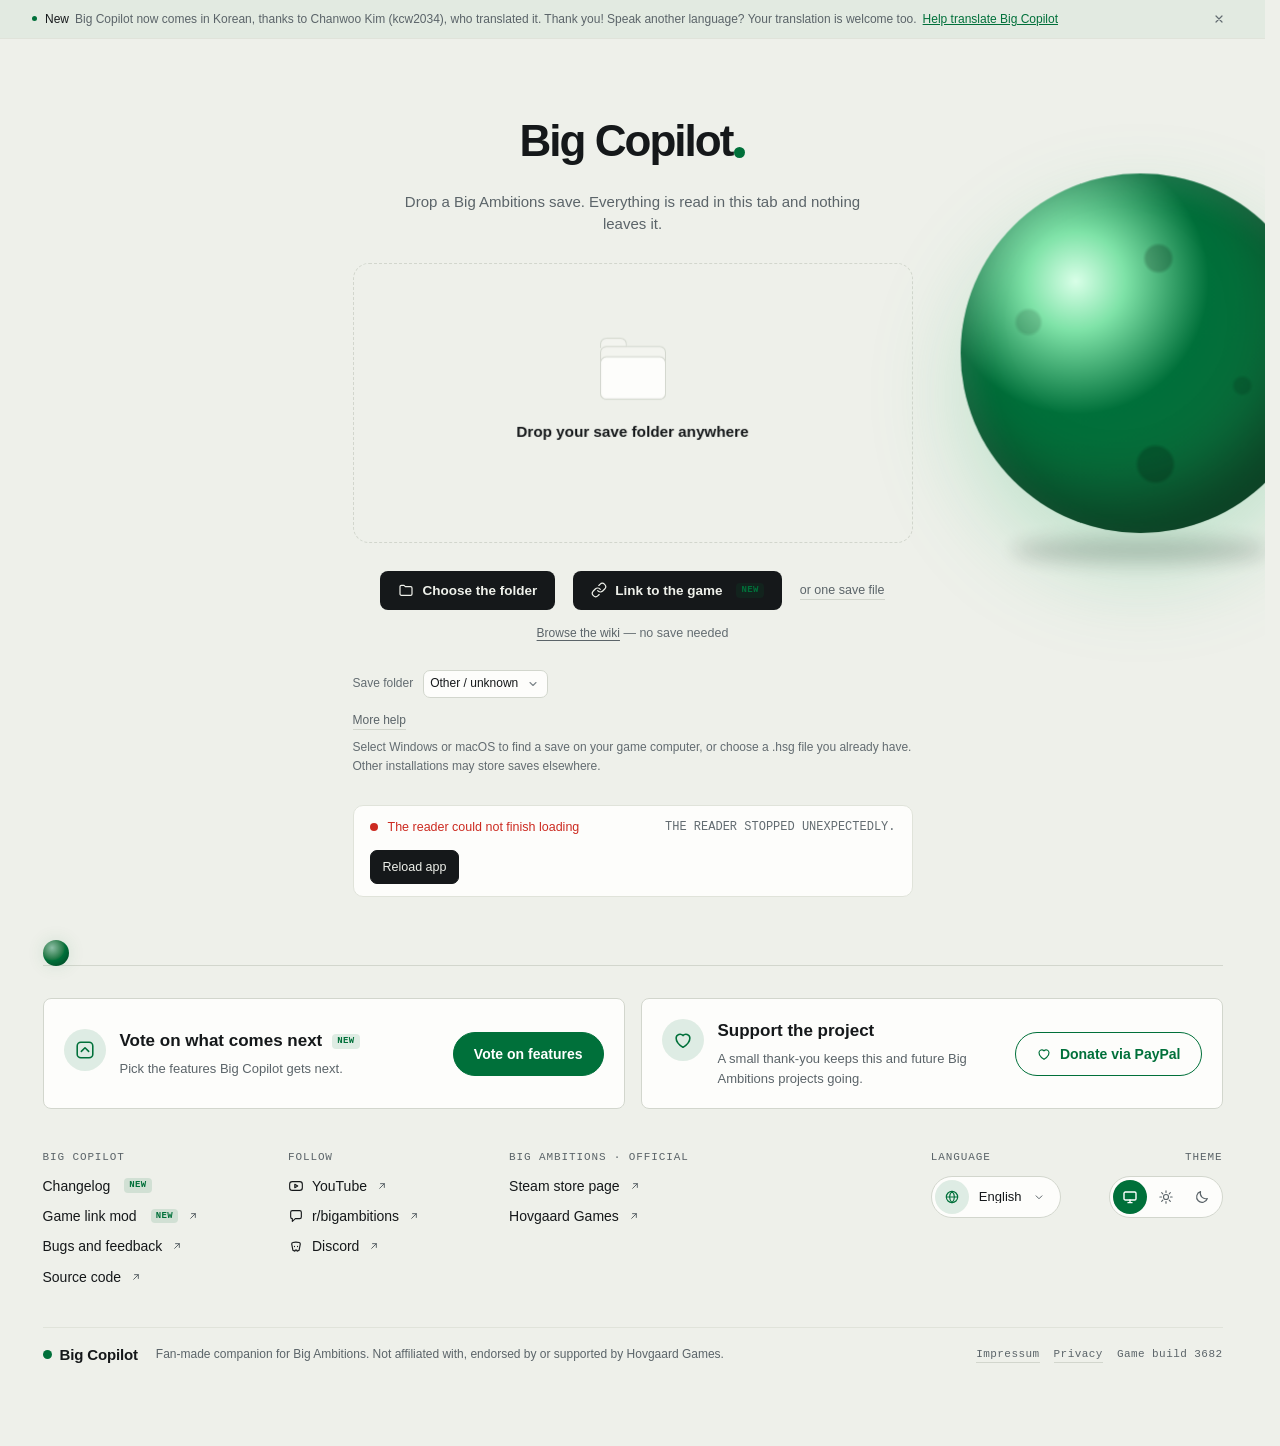
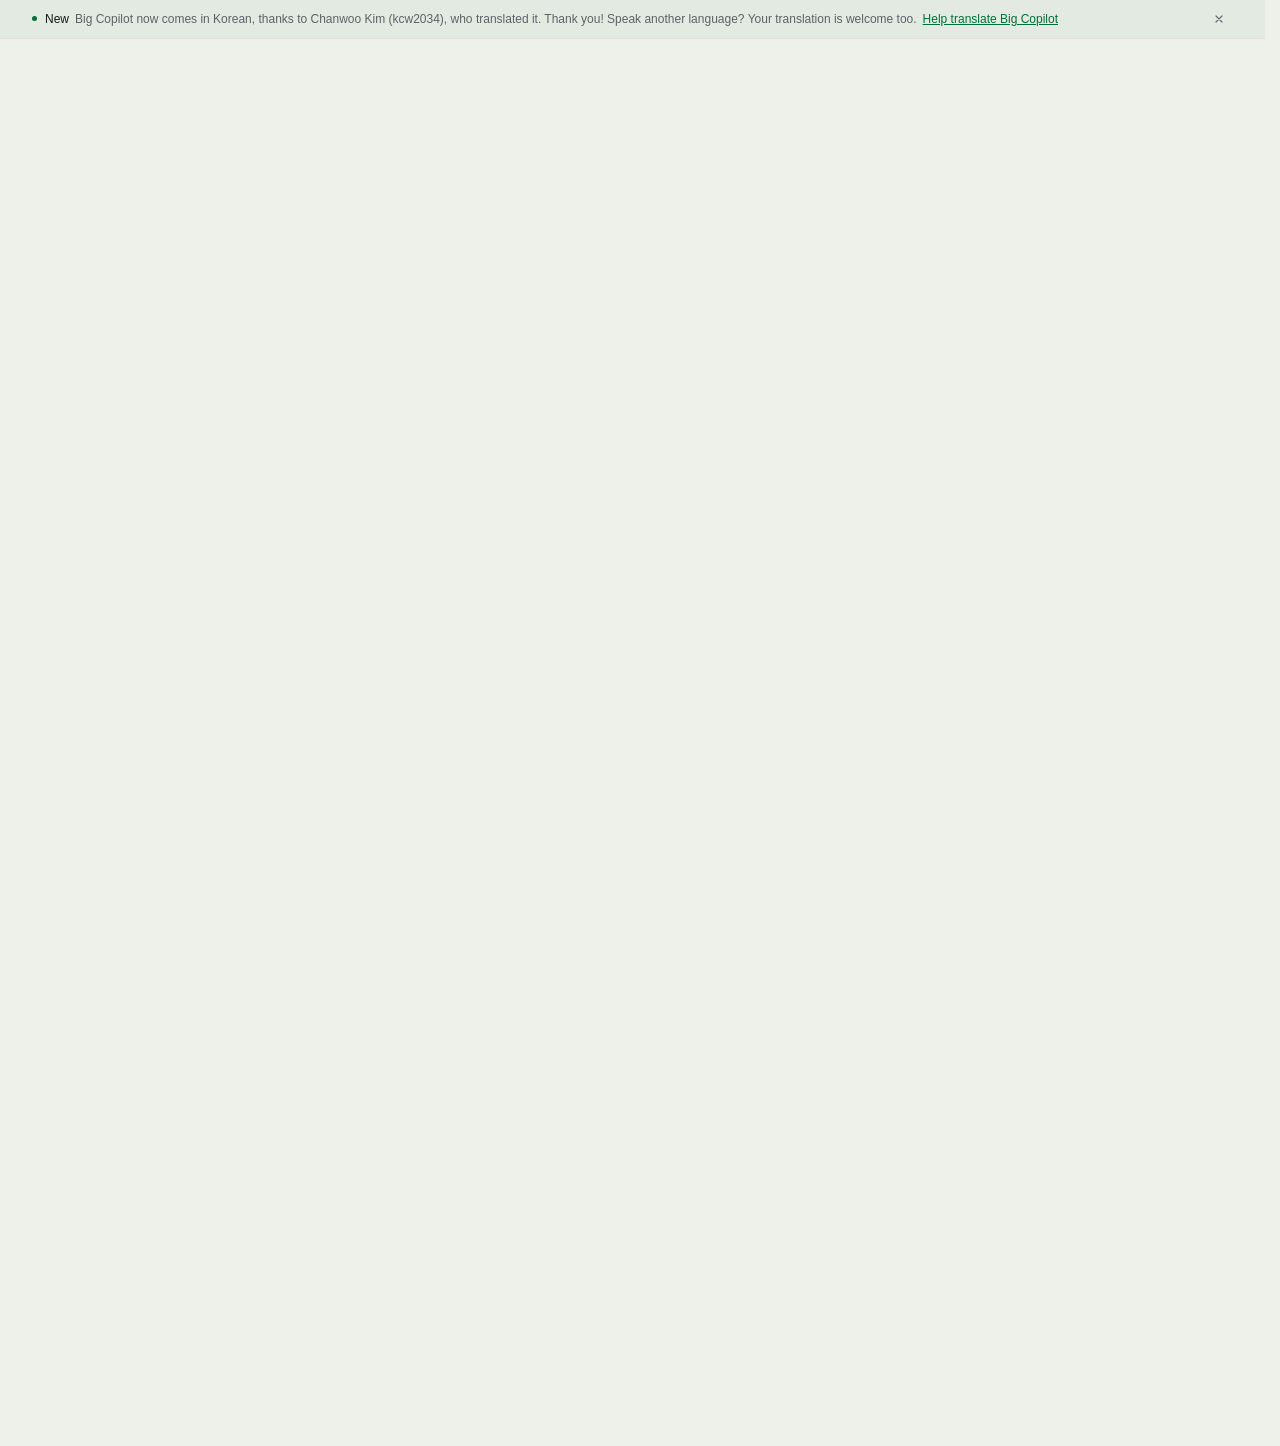
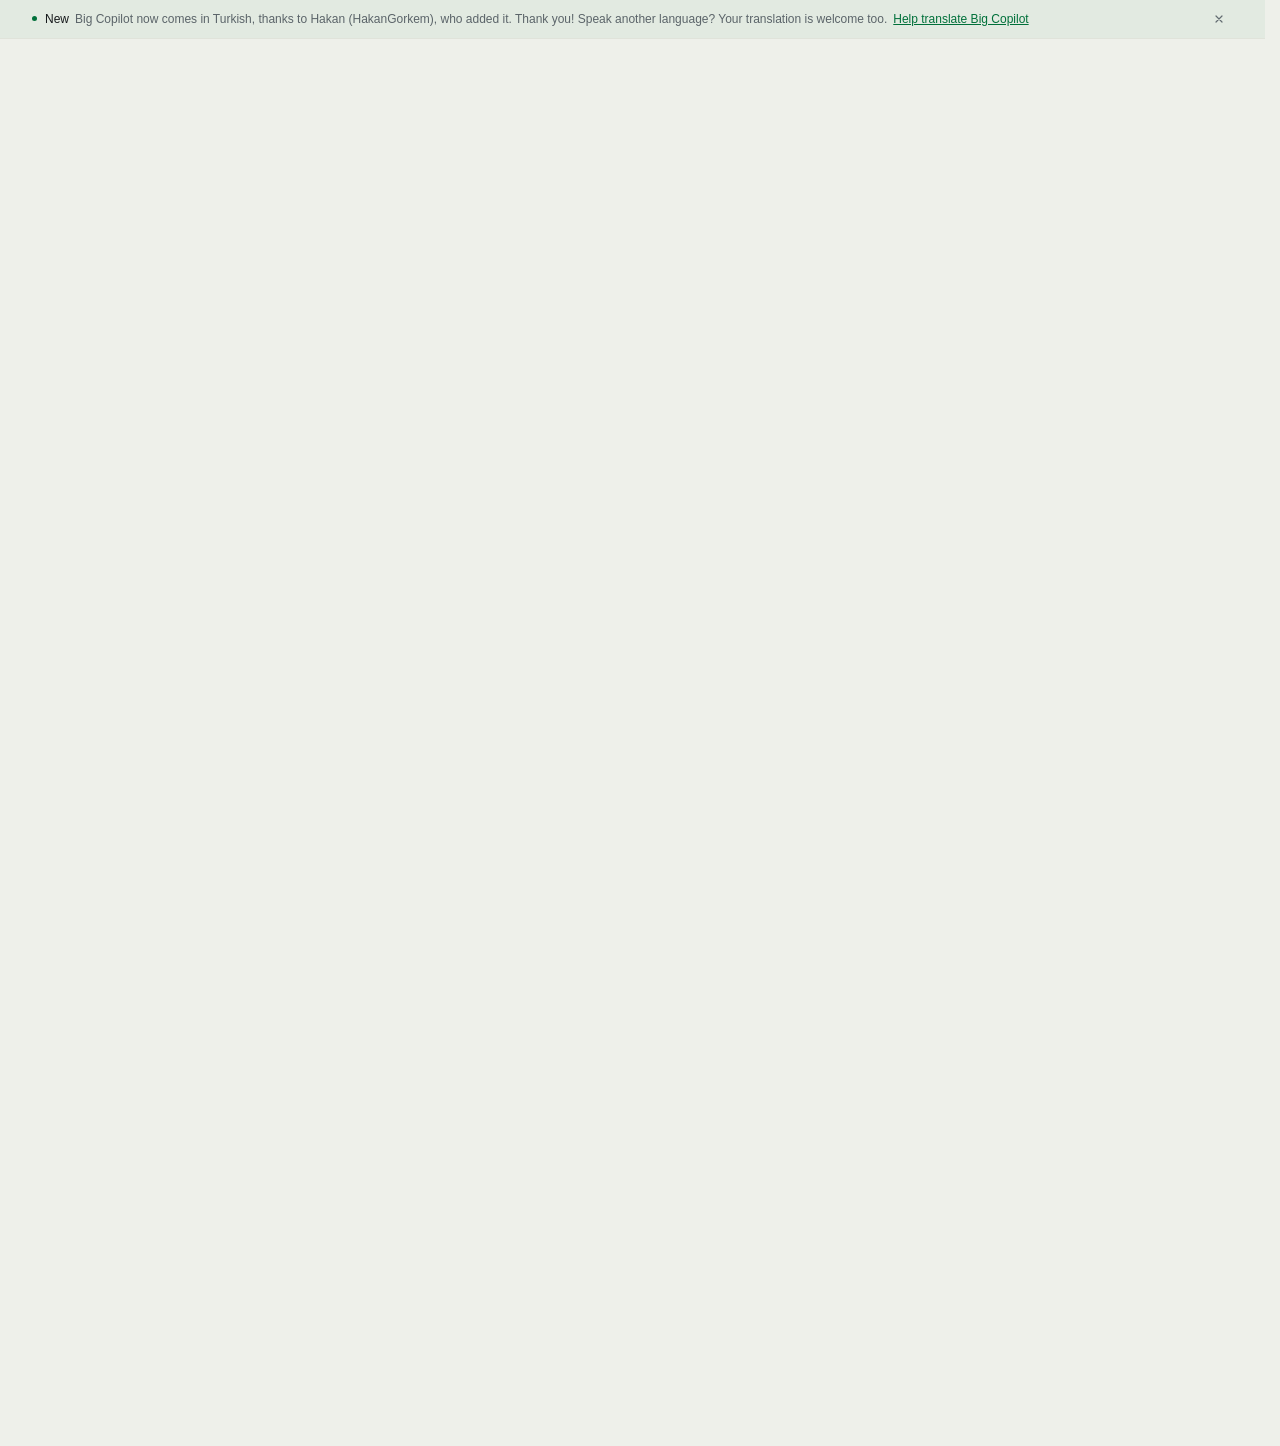
